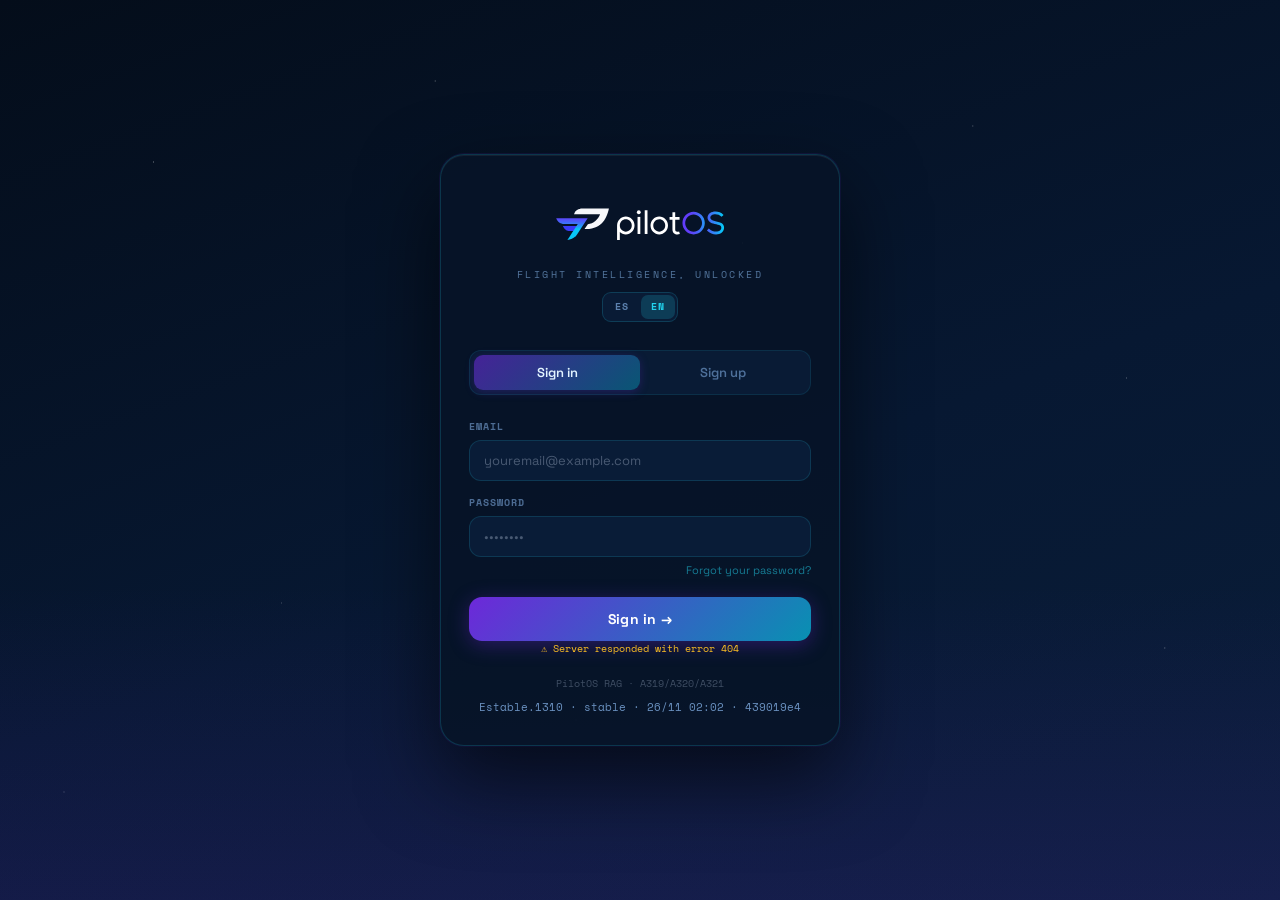
==== index.html @ 7e7fdc75 "prod: la barra de abajo se aparta al deslizar en todas las pantallas (Estable.1310) Co-Authored-By: " ====
﻿<!DOCTYPE html>
<html lang="es">
<head>
<meta charset="UTF-8">
  <link rel="icon" type="image/jpeg" href="[data-uri]">
  <link rel="apple-touch-icon" sizes="180x180" href="/apple-touch-icon.png">
  <meta name="apple-mobile-web-app-capable" content="yes">
  <meta name="apple-mobile-web-app-status-bar-style" content="black-translucent">
  <meta name="apple-mobile-web-app-title" content="PilotOS">
  <meta http-equiv="X-Content-Type-Options" content="nosniff">
<meta name="viewport" content="width=device-width,initial-scale=1,viewport-fit=cover">
<!-- ══ ARRANQUE: el logo animado tapa la carga (index.html pesa ~5 MB y se veía a
     medio pintar). Va AQUÍ, antes de cualquier hoja externa y de los <script> de
     cabecera, y se cuelga del <html> en cuanto el parser llega: así es lo primero que
     se pinta. pointer-events:none a propósito: es una cortina, no una pared —
     un toque temprano llega a la app. Se va cuando el documento está entero
     (DOMContentLoaded), nunca antes de que acabe la animación (~1,5 s), y sólo sale
     una vez por sesión: recargar (pull-to-refresh) no la repite.
     Mientras está, html.pl-spl pinta html y body del MISMO color que el pie del
     splash: en la PWA de iOS lo fijo no llega al borde de abajo y ese hueco lo
     pinta el body (era la línea negra). Al irse se quita: el body vuelve a su color
     de siempre, que es el que casa con la barra de abajo (Beta.1070).
     Al irse, primero desaparece el LOGO y luego el fondo: si se fundieran a la vez,
     el logo del splash quedaba encima del de la pantalla de acceso, que está en el
     mismo sitio (dos logos superpuestos).
     ⚠ Los ids del SVG llevan prefijo propio (plspl_): el logo del Home usa
     pilotlogo_g* y un id repetido le cambia los colores al que va detrás. -->
<style>
#pl-splash{position:fixed;inset:0;z-index:2147483646;pointer-events:none;display:flex;align-items:center;justify-content:center;overflow:hidden;background:radial-gradient(150% 115% at 50% 40%,#1b2d62 0%,#111a38 50%,#0B1124 82%,#070B18 100%)}
#pl-splash:before{content:"";position:absolute;width:var(--pld,180vmax);height:var(--pld,180vmax);border-radius:50%;left:50%;top:50%;margin:calc(var(--pld,180vmax)/-2) 0 0 calc(var(--pld,180vmax)/-2);-webkit-mask-image:radial-gradient(circle closest-side,#000 68%,transparent 100%);mask-image:radial-gradient(circle closest-side,#000 68%,transparent 100%);background:conic-gradient(from 200deg,rgba(97,61,249,.05) 0%,rgba(8,198,248,.05) 30%,rgba(8,198,248,.1) 48%,rgba(8,198,248,.16) 64%,rgba(97,61,249,.16) 80%,rgba(97,61,249,.08) 92%,rgba(97,61,249,.05) 100%);opacity:0;will-change:transform,opacity;animation:plsSpin 6s linear infinite,plsFin .8s .2s both}
html.pl-spl,html.pl-spl body{background:#070B18!important}
#pl-splash .fd{position:absolute;left:0;right:0;bottom:0;height:22%;background:linear-gradient(to bottom,rgba(7,11,24,0),#070B18)}
#pl-splash .hl{position:absolute;width:62vmin;height:62vmin;border-radius:50%;left:50%;top:50%;margin:-31vmin 0 0 -31vmin;background:radial-gradient(circle,rgba(8,198,248,.28),rgba(97,61,249,.12) 45%,transparent 70%);will-change:transform,opacity;animation:plsHalo 1.1s .25s cubic-bezier(.2,.8,.2,1) both}
#pl-splash .st{position:relative;display:flex;flex-direction:column;align-items:center;gap:clamp(10px,3vw,18px);margin-top:-4vh;will-change:transform,opacity}
#pl-splash .lg{position:relative;width:min(78vw,420px);height:calc(min(78vw,420px)*.313);overflow:hidden;will-change:transform;animation:plsO 1.35s .1s cubic-bezier(.55,0,.15,1) both}
#pl-splash .ly{position:absolute;left:0;top:0;width:100%;height:100%;will-change:transform,opacity;animation:plsI 1.35s .1s cubic-bezier(.55,0,.15,1) both,plsF .7s .1s ease-out both}
#pl-splash .ly svg,#pl-splash .wi svg{display:block;width:100%;height:100%}
#pl-splash .wi{width:100%;height:100%}
#pl-splash .gl{position:absolute;top:0;bottom:0;right:0;width:18%;transform:translate3d(50%,0,0);background:radial-gradient(ellipse 50% 50% at 50% 50%,rgba(170,232,255,.6),rgba(56,189,248,.22) 45%,rgba(8,198,248,0) 72%);will-change:opacity;animation:plsG 1.5s .1s ease-out both}
#pl-splash .tg{white-space:nowrap;color:#cfe8ff;font:600 clamp(10px,2.9vw,13px)/1 -apple-system,BlinkMacSystemFont,system-ui,sans-serif;letter-spacing:.34em}
#pl-splash .tg i{font-style:normal;display:inline-block;will-change:transform,opacity,filter;animation:plsCh .55s cubic-bezier(.22,1,.36,1) both}
#pl-splash .tg i.u{color:#38bdf8;text-shadow:0 0 12px rgba(56,189,248,.8)}
#pl-splash.out{animation:plsOut .35s .2s cubic-bezier(.4,0,.2,1) forwards}
#pl-splash.out .st{animation:plsSale .2s ease-in forwards}
#pl-splash:not(.go) *,#pl-splash:not(.go):before{animation-play-state:paused!important}
@keyframes plsO{from{transform:translate3d(-100%,0,0)}to{transform:none}}
@keyframes plsI{from{transform:translate3d(100%,0,0)}to{transform:none}}
@keyframes plsG{0%{opacity:0}12%{opacity:1}70%{opacity:1}100%{opacity:0}}
@keyframes plsF{from{opacity:0}to{opacity:1}}
@keyframes plsHalo{from{opacity:0;transform:scale(.6)}to{opacity:1;transform:none}}
@keyframes plsSpin{from{transform:rotate(0)}to{transform:rotate(360deg)}}
@keyframes plsFin{from{opacity:0}to{opacity:1}}
@keyframes plsCh{from{opacity:0;transform:translate3d(0,7px,0) scale(.92);filter:blur(6px)}60%{opacity:1}to{opacity:1;transform:none;filter:blur(0)}}
@keyframes plsOut{to{opacity:0;visibility:hidden}}
@keyframes plsSale{to{opacity:0;transform:scale(.97)}}
@media (prefers-reduced-motion:reduce){#pl-splash *,#pl-splash:before{animation:none!important}#pl-splash:before{display:none}}</style>
<script>
(function(){
  // Una vez por sesión al abrir la app… y otra al ENTRAR por la reja de acceso
  // (pagDoAuth llama a plSplashMuestra): quien hace login también lo ve.
  var primera=true;
  try{ if(sessionStorage.getItem('pl_splash')) primera=false; else sessionStorage.setItem('pl_splash','1'); }catch(e){}
  function muestra(){ if(document.getElementById('pl-splash')) return;
  var MIN=2100, goT=0, dcl=false;
  var d=document.createElement('div'); d.id='pl-splash'; d.setAttribute('translate','no'); d.setAttribute('aria-hidden','true');
  d.innerHTML='<div class="hl"></div><div class="fd"></div><div class="st"><div class="lg"><div class="ly b"><svg viewBox="0 0 830.97 260.12" aria-hidden="true"><path fill="#3a3bf8" d="M122.52,144.25H55.29c8.17,18.64,20.31,23.45,30.16,23.45h33.3l3.77-23.45Z"/></svg></div><div class="ly t"><svg viewBox="0 0 830.97 260.12" aria-hidden="true"><path fill="#f6f7fa" d="M229.11,89.59h-121.67c3.35-16.33,23.04-26.39,37.9-26.39h125.02c-8.38,41.67-32.04,99.47-113.71,95.07l15.5-22.83c26.81-1.47,47.54-21.99,56.96-45.86Z"/></svg></div><div class="ly w"><svg viewBox="0 0 830.97 260.12" aria-hidden="true"><defs><linearGradient id="plspl_g0" x1="97.59" y1="116.16" x2="97.59" y2="197.36" gradientTransform="translate(0 274.5) scale(1 -1)" gradientUnits="userSpaceOnUse"> <stop offset="0" stop-color="#08c6f8"/> <stop offset=".08" stop-color="#17aef8"/> <stop offset=".24" stop-color="#3286f8"/> <stop offset=".4" stop-color="#4666f9"/> <stop offset=".55" stop-color="#554ff9"/> <stop offset=".7" stop-color="#5e42f9"/> <stop offset=".82" stop-color="#613df9"/> </linearGradient></defs><path fill="url(#plspl_g0)" d="M24.09,108.44h147.01l-47.96,72.46c-11.73,19.68-29.74,26.39-46.7,27.64,18.85-28.48,48.58-74.13,48.58-74.13H55.29c-6.49,0-23.45-5.45-31.2-25.97Z"/></svg></div><div class="ly wo"><div class="wi"><svg viewBox="0 0 830.97 260.12" aria-hidden="true"><defs><linearGradient id="plspl_gw" x1="97.59" y1="116.16" x2="97.59" y2="197.36" gradientTransform="translate(0 274.5) scale(1 -1)" gradientUnits="userSpaceOnUse"> <stop offset="0" stop-color="#08c6f8"/> <stop offset=".08" stop-color="#17aef8"/> <stop offset=".24" stop-color="#3286f8"/> <stop offset=".4" stop-color="#4666f9"/> <stop offset=".55" stop-color="#554ff9"/> <stop offset=".7" stop-color="#5e42f9"/> <stop offset=".82" stop-color="#613df9"/> </linearGradient><linearGradient id="plspl_g1" x1="735.99" y1="144.06" x2="617.31" y2="144.06" xlink:href="#plspl_gw"/><linearGradient id="plspl_g2" x1="800.34" y1="144.61" x2="635.33" y2="144.61" xlink:href="#plspl_gw"/></defs><path fill="#fff" d="M349.18,100.09c-11.27,0-21.52,4.69-28.86,12.19-7.35,7.5-11.89,17.88-11.89,29.27h0v67.94h12.87v-37.71c7.26,6.94,17.1,11.24,27.89,11.23h.02c11.27,0,21.51-4.69,28.85-12.19,7.35-7.5,11.89-17.88,11.89-29.27,0-11.39-4.54-21.77-11.89-29.27-7.34-7.5-17.59-12.19-28.86-12.19ZM368.85,161.81c-5.08,5.17-11.99,8.33-19.67,8.33-7.68,0-14.59-3.15-19.67-8.33-5.06-5.17-8.2-12.29-8.21-20.22v-.04h0c0-7.96,3.15-15.08,8.21-20.26,5.08-5.17,11.99-8.33,19.67-8.33,7.68,0,14.59,3.15,19.67,8.33,5.07,5.18,8.21,12.31,8.21,20.26,0,7.95-3.15,15.08-8.21,20.26Z"/><path fill="#fff" d="M505.33,100.09c-11.27,0-21.53,4.68-28.86,12.19-7.35,7.49-11.9,17.88-11.89,29.27,0,11.39,4.54,21.77,11.89,29.27,7.34,7.51,17.59,12.2,28.86,12.19h.02c11.27,0,21.51-4.69,28.85-12.19,7.35-7.49,11.89-17.88,11.89-29.27,0-11.39-4.54-21.77-11.89-29.27-7.34-7.51-17.59-12.19-28.86-12.19ZM525,161.81c-5.08,5.17-11.99,8.32-19.67,8.33-7.68,0-14.59-3.15-19.67-8.33-5.07-5.18-8.21-12.31-8.21-20.26,0-7.95,3.15-15.08,8.21-20.26,5.08-5.17,11.99-8.32,19.67-8.33,7.68,0,14.59,3.15,19.67,8.33,5.07,5.18,8.21,12.31,8.21,20.26,0,7.95-3.15,15.08-8.21,20.26Z"/><rect fill="#fff" x="437.55" y="70.79" width="12.87" height="110.28"/><rect fill="#fff" x="404.07" y="101.74" width="12.87" height="79.33"/><circle fill="#fff" cx="409.8" cy="80.22" r="8.86"/><path fill="#fff" d="M589.89,170.29c-3.57-.02-5.83-.91-7.25-2.29-1.41-1.39-2.79-3.91-2.82-9.43v-43.36h20.29v-12.87h-20.29v-21.98h-12.87v21.98h-13.54v12.87h13.54v43.36c-.04,7.71,2.19,14.27,6.72,18.65,4.49,4.36,10.44,5.94,16.12,5.94h.09c3.91,0,7.85-.69,11.74-1.82l-3.6-12.36c-2.96.86-5.77,1.31-8.14,1.3Z"/><path fill="url(#plspl_g1)" d="M665.8,77.58c-14.41,0-27.51,5.95-36.91,15.52-9.42,9.55-15.24,22.79-15.24,37.34,0,14.55,5.82,27.78,15.24,37.34,9.4,9.56,22.5,15.52,36.91,15.52h0c14.4,0,27.5-5.95,36.9-15.52,9.42-9.56,15.24-22.79,15.24-37.34,0-14.54-5.82-27.78-15.24-37.34-9.41-9.56-22.5-15.52-36.91-15.52ZM693.54,158.74c-7.14,7.24-16.9,11.67-27.74,11.67-10.84,0-20.6-4.44-27.74-11.67-7.13-7.25-11.54-17.22-11.54-28.31,0-11.09,4.41-21.06,11.54-28.31,7.14-7.24,16.9-11.67,27.74-11.67,10.84,0,20.6,4.44,27.74,11.67,7.13,7.25,11.54,17.22,11.54,28.31,0,11.09-4.41,21.06-11.54,28.31Z"/><path fill="url(#plspl_g2)" d="M804.64,139.25c-1.92-3.25-4.56-5.79-7.44-7.71-5.07-3.37-10.84-5.12-16.65-6.57-8.71-2.11-17.75-3.52-24.5-6.24-3.38-1.34-6.12-2.95-8.13-4.89-1.93-1.88-3.31-4.01-4.19-7.13-.05-.46-.07-.9-.07-1.33.05-4.43,2.07-7.86,6.3-10.9,4.21-2.95,10.61-4.9,17.65-4.88,9.78,0,20.53,3.61,28.81,11.9l9.1-9.1c-10.95-10.94-25.04-15.67-37.91-15.67-9.3.02-18.09,2.42-24.99,7.18-6.87,4.68-11.88,12.36-11.83,21.46,0,1.11.07,2.23.22,3.36l.05.39.1.37c1.22,4.83,3.52,8.97,6.5,12.22,5.25,5.72,12.1,8.69,18.89,10.77,10.21,3.05,20.96,4.35,28.25,7.14,3.65,1.36,6.24,2.99,7.78,4.79,1.51,1.83,2.47,3.89,2.52,7.94-.06,5.39-2.27,9.29-6.5,12.54-4.22,3.18-10.64,5.25-17.98,5.23-10.82,0-23.4-4.38-33.74-14.73l-9.1,9.1c12.79,12.79,28.61,18.5,42.84,18.5,9.66-.01,18.7-2.6,25.69-7.8,6.98-5.13,11.72-13.33,11.66-22.85,0-4.94-1.13-9.43-3.34-13.13Z"/></svg></div></div><div class="gl"></div></div><div class="tg"><i style="animation-delay:1.050s">F</i><i style="animation-delay:1.066s">L</i><i style="animation-delay:1.082s">I</i><i style="animation-delay:1.098s">G</i><i style="animation-delay:1.114s">H</i><i style="animation-delay:1.130s">T</i><i style="animation-delay:1.146s">&nbsp;</i><i style="animation-delay:1.162s">I</i><i style="animation-delay:1.178s">N</i><i style="animation-delay:1.194s">T</i><i style="animation-delay:1.210s">E</i><i style="animation-delay:1.226s">L</i><i style="animation-delay:1.242s">L</i><i style="animation-delay:1.258s">I</i><i style="animation-delay:1.274s">G</i><i style="animation-delay:1.290s">E</i><i style="animation-delay:1.306s">N</i><i style="animation-delay:1.322s">C</i><i style="animation-delay:1.338s">E</i><i style="animation-delay:1.354s">&nbsp;</i><i class="u" style="animation-delay:1.370s">U</i><i class="u" style="animation-delay:1.386s">N</i><i class="u" style="animation-delay:1.402s">L</i><i class="u" style="animation-delay:1.418s">O</i><i class="u" style="animation-delay:1.434s">C</i><i class="u" style="animation-delay:1.450s">K</i><i class="u" style="animation-delay:1.466s">E</i><i class="u" style="animation-delay:1.482s">D</i></div></div>';
  // El haz se mide en PX desde la pantalla de verdad: en la PWA de iOS los vmax del
  // arranque se quedaban cortos y se veía su borde girando arriba y abajo. Lado =
  // 1,6 diagonales, y la máscara lo funde antes del borde: no hay borde que ver.
  try{ var W=Math.max(innerWidth||0,(screen&&screen.width)||0), H=Math.max(innerHeight||0,(screen&&screen.height)||0);
       if(W&&H) d.style.setProperty('--pld', Math.ceil(Math.hypot(W,H)*1.6)+'px'); }catch(e){}
  document.documentElement.appendChild(d);
  document.documentElement.classList.add('pl-spl');
  // Sonido de llegada, sintetizado y muy suave. SÓLO si el navegador deja sonar sin
  // gesto (escritorio, Android instalado). iOS no deja: entonces no suena nada, y el
  // AudioContext se cierra al momento — uno abierto entrecorta el Bluetooth del coche.
  function sonido(){ try{
    var AC=window.AudioContext||window.webkitAudioContext; if(!AC) return;
    if(window.matchMedia&&matchMedia('(prefers-reduced-motion:reduce)').matches) return;
    var c=new AC(), hecho=false;
    function cierra(){ try{ c.close(); }catch(e){} }
    function suena(){ if(hecho) return; hecho=true; if(c.state!=='running') return cierra();
      var t=c.currentTime+0.05, m=c.createGain(); m.gain.value=6.5; m.connect(c.destination);
      // «Cine» (elegido por el piloto entre nueve). SIN graves: el rumor de 48–110 Hz con
      // trémolo sonaba a «rrrr» sucio y la cola grave a «buuuu». Todo va por encima de 500 Hz.
      // 1 · un soplo de aire agudo que sube
      var n=c.createBuffer(1,Math.floor(c.sampleRate*1.4),c.sampleRate), dd=n.getChannelData(0);
      for(var i=0;i<dd.length;i++) dd[i]=Math.random()*2-1;
      var ns=c.createBufferSource(); ns.buffer=n;
      var hp=c.createBiquadFilter(); hp.type='highpass'; hp.frequency.value=900;
      var bp=c.createBiquadFilter(); bp.type='bandpass'; bp.Q.value=1.4;
      bp.frequency.setValueAtTime(1500,t); bp.frequency.exponentialRampToValueAtTime(6500,t+0.75);
      var ga=c.createGain(); ga.gain.setValueAtTime(0.0001,t); ga.gain.exponentialRampToValueAtTime(0.03,t+0.65); ga.gain.exponentialRampToValueAtTime(0.0001,t+1.05);
      ns.connect(hp); hp.connect(bp); bp.connect(ga); ga.connect(m); ns.start(t); ns.stop(t+1.4);
      // 2 · la sala: reverberación sintética, también sin graves
      var rn=Math.floor(c.sampleRate*2.6), rb=c.createBuffer(2,rn,c.sampleRate);
      for(var ch=0;ch<2;ch++){ var rd=rb.getChannelData(ch); for(var j=0;j<rn;j++) rd[j]=(Math.random()*2-1)*Math.pow(1-j/rn,3); }
      var cv=c.createConvolver(); cv.buffer=rb; var rw=c.createGain(); rw.gain.value=0.9; cv.connect(rw); rw.connect(m);
      var rh=c.createBiquadFilter(); rh.type='highpass'; rh.frequency.value=500; rh.connect(cv);
      function nota(f,t0,at,pk,dec,det){ var o=c.createOscillator(); o.frequency.value=f; if(det) o.detune.value=det;
        var g=c.createGain(); g.gain.setValueAtTime(0.0001,t0); g.gain.exponentialRampToValueAtTime(pk,t0+at); g.gain.exponentialRampToValueAtTime(0.0001,t0+at+dec);
        o.connect(g); g.connect(m); g.connect(rh); o.start(t0); o.stop(t0+at+dec+0.05); }
      // 3 · un acorde agudo que se abre mientras entra el logo…
      nota(587.3,t+0.6,0.6,0.008,1.4,-4); nota(880,t+0.6,0.6,0.008,1.4,4); nota(1174.7,t+0.6,0.6,0.008,1.4,-3);
      // 4 · …y una campana cuando el logo queda entero
      nota(1760,t+1.4,0.004,0.02,1.4);
      setTimeout(cierra, 4200);
    }
    if(c.state==='running') suena();
    else { var r=c.resume&&c.resume(); if(r&&r.then) r.then(suena,function(){hecho=true;cierra();}); setTimeout(function(){ if(!hecho){ hecho=true; cierra(); } },350); }
  }catch(e){} }
  var ido=false;
  function quita(){ if(ido) return; ido=true;
    d.classList.add('go','out');
    setTimeout(function(){ if(d.parentNode) d.parentNode.removeChild(d); document.documentElement.classList.remove('pl-spl'); }, 600);
  }
  // ★ En un móvil lento (iPhone) el hilo principal está parseando 5 MB: la primera
  // imagen llega tarde y, si la animación corre desde que se crea, se ve sólo su
  // final. Todo nace PAUSADO (#pl-splash:not(.go)) y se suelta cuando el navegador
  // YA pinta seguido: dos frames con menos de 50 ms entre ellos, más una pausa con
  // el fondo solo. Con tope, para no esperar para siempre. El sonido y el mínimo
  // de pantalla cuentan desde ahí, no desde que se creó.
  function arranca(){ if(goT) return; goT=Date.now(); d.classList.add('go'); sonido(); intenta(); }
  (function(){ var c0=Date.now(), prev=0, buenos=0, raf=window.requestAnimationFrame;
    if(!raf) return arranca();
    function f(ts){ if(goT) return; if(prev && ts-prev<50) buenos++; else buenos=0; prev=ts;
      if(buenos>=2) return setTimeout(arranca, 260); raf(f); }
    raf(f); setTimeout(arranca, 1400); })();
  function intenta(){ if(dcl&&goT) setTimeout(quita, Math.max(0, MIN-(Date.now()-goT))); }
  function listo(){ dcl=true; intenta(); }
  if(document.readyState!=='loading') listo(); else document.addEventListener('DOMContentLoaded', listo);
  setTimeout(quita, 9000);  // red de seguridad: nunca se queda puesta
  window.plSplashQuita=quita;
  }
  window.plSplashMuestra=muestra;
  if(primera) muestra();
})();
</script>
<link rel="stylesheet" href="css/expense.css">
<title>PilotOS</title>
<script>
/* Reset del zoom SOLO al abrir/reabrir la PWA (iOS restaura una escala con zoom
   al lanzar desde el icono de inicio). Se mantiene el pinch-zoom: clampamos a 1
   un instante y devolvemos el viewport ampliable, sin desactivar el zoom. */
(function(){
  var VP_OPEN='width=device-width,initial-scale=1,viewport-fit=cover';
  var VP_LOCK='width=device-width,initial-scale=1,maximum-scale=1,user-scalable=no,viewport-fit=cover';
  var pend=null;
  function resetZoom(){
    var vp=document.querySelector('meta[name=viewport]'); if(!vp) return;
    // Si ya hay un clamp en marcha, se reaprovecha: dos resets solapados
    // devolvían el viewport ampliable en mitad del segundo clamp.
    if(pend) clearTimeout(pend);
    vp.setAttribute('content',VP_LOCK);
    pend=setTimeout(function(){ vp.setAttribute('content',VP_OPEN); pend=null; }, 350);
  }
  // pageshow cubre el arranque en frío Y la reapertura desde bfcache (el típico
  // "abrir la app" en iOS standalone). No usamos visibilitychange para no
  // deshacer un zoom que el piloto haya hecho a propósito al volver a la app.
  window.addEventListener('pageshow', resetZoom);
  // ★ AL GIRAR. iOS NO reajusta la escala al cambiar de orientación: se queda con
  // la de la orientación anterior, así que la app aparece ampliada y recortada por
  // los lados en vez de encajar en la pantalla. Es el MISMO clamp de arriba, que
  // ya se sabe que funciona en la PWA. Se difiere porque cuando salta el evento el
  // navegador todavía está recolocando y el clamp se pierde.
  // Sigue habiendo pinch-zoom: sólo se deshace al girar, no mientras se usa.
  function onOrient(){ setTimeout(resetZoom, 120); }
  window.addEventListener('orientationchange', onOrient);
  // orientationchange no es fiable en todas las WebView; el media query sí.
  try{
    var MQO=window.matchMedia('(orientation: portrait)');
    if(MQO.addEventListener) MQO.addEventListener('change', onOrient); else MQO.addListener(onOrient);
  }catch(e){}
})();
</script>
<style>
/* Mientras el piloto hace pinch-zoom se apaga el cristal. iOS re-rasteriza CADA
   backdrop-filter (~196 en esta página, 21 a pantalla completa) a la nueva escala;
   el pico de memoria tumba la WebView y la PWA recarga → rebota al Home.
   Los fondos semitransparentes se conservan, así que todo se sigue leyendo.
   La clase la pone/quita el listener de visualViewport según vv.scale. */
html.zooming *, html.zooming *::before, html.zooming *::after{
  backdrop-filter:none !important;
  -webkit-backdrop-filter:none !important;
}
</style>

  <meta name="version" content="Estable.1310">
  <!-- Versión embebida en el build (la inyecta scripts/stamp-version.js) = lo que ESTE HTML ejecuta -->
  <script>window.__PILOTOS_VERSION__={"version":"Estable.1310","builtAt":"2026-11-26T02:02:45Z","commit":"439019e4","channel":"stable"};</script>
  <!-- Idioma de la interfaz. Va en el <head> y ANTES que nada que pinte texto: el
       traductor observa el DOM desde que el parser empieza el <body>. En español no hace nada. -->
  <script src="js/i18n.js"></script>
  <script src="js/i18n-en.js"></script>
  <script src="js/i18n-en-logbook.js"></script>
  <script src="js/i18n-en-roster.js"></script>
  <script src="js/i18n-en-skyview.js"></script>
  <script src="js/i18n-en-app.js"></script>
  <script src="js/i18n-en-paycheck.js"></script>
  <script src="js/i18n-en-rest.js"></script>
  <script src="js/i18n-en-forzoso.js"></script>
  <!-- ── BETA REPORTS ── captura temprana de errores JS (lo antes posible en el arranque)
       para que el formulario de reporte ya tenga contexto cuando el tester lo abra.
       Usa addEventListener (no pisa ningún window.onerror existente). -->
  <script>
  (function(){
    // ── BETA REPORTS ── cuando el frontend NO se sirve desde la web pública (pilotos.aero),
    // lo sirve el propio backend (beta.pilotos.aero, *.up.railway.app…): mismo origen para front+API.
    // Se fija cafi_backend_url una sola vez → todas las llamadas (api, tts, stt, version…) van a ese backend.
    try {
      var _h = location.hostname;
      if (location.protocol.indexOf('http') === 0
          && _h !== 'pilotos.aero' && _h !== 'www.pilotos.aero'
          && _h !== 'localhost' && _h !== '127.0.0.1'
          && !localStorage.getItem('cafi_backend_url')) {
        localStorage.setItem('cafi_backend_url', location.origin);
      }
    } catch(e){}
    window.__brJsErrors = window.__brJsErrors || [];
    function _brPush(s){ try{ window.__brJsErrors.push(String(s).slice(0,300)); while(window.__brJsErrors.length>20) window.__brJsErrors.shift(); }catch(e){} }
    window.addEventListener('error', function(e){
      if(!e) return;
      if(e.message){ _brPush(e.message + (e.filename ? ' @'+String(e.filename).split('/').pop()+':'+(e.lineno||'?') : '')); }
    }, true);
    window.addEventListener('unhandledrejection', function(e){
      var r = e && e.reason; _brPush('Promise: ' + ((r && (r.message||r)) || 'rejection'));
    });
  })();
  </script>
<link rel="preconnect" href="https://fonts.googleapis.com" crossorigin>
<link rel="preconnect" href="https://fonts.gstatic.com" crossorigin>
<link href="https://fonts.googleapis.com/css2?family=Space+Grotesk:wght@300;400;500;600;700&family=Space+Mono:wght@400;700&family=Share+Tech+Mono&family=Saira+Condensed:wght@600;700&display=swap" rel="stylesheet">
<!-- SheetJS (lector de .xls/.xlsx del importador de logbook) NO se carga al arrancar:
     son 880 KB que se descargaban y compilaban en cada arranque para algo que se usa
     al importar un Excel. ldParseImportFile lo pide en ese momento desde nuestro
     origen, y el service worker lo tiene precacheado, así que va sin cobertura
     (18-oct-2026). -->
<style>
:root{
  /* ── Escala del texto crudo de METAR / TAF / NOTAM ──────────────────────────────────────
     Los tres bloques monoespaciados (RAW METAR, RAW TAF y el cuerpo del NOTAM) multiplican su
     tamaño base por esta variable. Vale 1 en todas partes salvo en TABLET, donde sube.
     Se llama "tablet", NO "iPad", a propósito: la detección es por características del
     dispositivo, no por marca ni por user agent — el iPad se identifica como Macintosh y
     olfatear el UA daría falsos negativos. El criterio está en el @media de abajo. */
  --tablet-wx-scale:1;
  /* Light sky theme */
  --ink:#FFFFFF;     /* card background: white */
  --ink2:#F0F6FF;    /* secondary surface: pale blue */
  --ink3:#E2EDF9;    /* tertiary surface: slightly darker pale blue */
  --v:#5B21B6;       /* violet (darker for light bg) */
  --vl:#7C3AED;      /* violet accent */
  --vd:#4C1D95;
  --c:#0891B2;       /* cyan (darker for light bg) */
  --cl:#0E7490;
  --cd:#164E63;
  --am:#B45309;      /* amber (darker for light bg) */
  --am2:#92400E;
  --g:linear-gradient(135deg,#6D28D9,#0891B2);
  --g2:linear-gradient(135deg,#5B21B6,#0369A1);
  --g3:linear-gradient(135deg,#6D28D9,#0891B2);
  --w:#FFFFFF; --w2:#F0F6FF; --w3:#DBEAFE;
  --t1:#0F172A;   /* primary text: very dark navy */
  --t2:#1E3A5F;   /* secondary text: dark blue */
  --t3:#475569;   /* tertiary text: slate */
  --b1:rgba(30,58,164,.1);   /* borders: blue-tinted */
  --b2:rgba(91,33,182,.25);
  --b3:rgba(8,145,178,.2);
  --r16:16px; --r20:20px; --r28:28px; --r36:36px;
}
*,*::before,*::after{box-sizing:border-box;margin:0;padding:0}
html{height:100%;overflow:hidden;background:#080C1A}
body{height:100%;overflow:hidden}



body{font-family:'Space Grotesk',-apple-system,BlinkMacSystemFont,'Segoe UI',system-ui,sans-serif;background:#0A0E1C;color:#0F172A;-webkit-font-smoothing:antialiased;overscroll-behavior:none}

/* El COLOR del body sólo se ve donde no llega nada fijo: el cielo lo pintan body::before
   y las .screen, todos fijos. En la PWA de iOS (y Safari) lo fijo se queda corto y por
   debajo de la barra de abajo asoma justo esto — era #C8E6F5, «una línea blanca». Va el
   color de la barra en cada tema, para que ese hueco se lea como barra. */
html.day body{background-color:#4A7A9B}
/* Y donde se detecta ese hueco (html.pwa-hueco, lo pone pwaHueco() midiendo), la barra y
   las pantallas dejan de ser fijas y se colocan contra el BODY, que sí llega al borde
   físico: la barra baja a su sitio y la pantalla gana ese alto. Fuera de iOS el body mide
   lo mismo que el viewport y la clase no se pone. */
html.pwa-hueco body{position:relative}
html.pwa-hueco .bottom-tabs,html.pwa-hueco .screen{position:absolute}
/* PRUEBA (Beta.1073), sólo si el piloto la enciende desde el diagnóstico de la versión:
   en la PWA el documento mide la PANTALLA entera (--pwa-alto = screen.height). Con eso el
   body pasa del borde de lo fijo, pwaHueco() lo mide y la barra baja con pwa-hueco. Va
   apagada por defecto: si iOS no pinta por debajo del viewport, la barra se iría fuera de
   la pantalla, y eso sólo se sabe en el aparato. */
html.pwa-alto,html.pwa-alto body{height:var(--pwa-alto)!important}
/* ── SKY BACKGROUND ── */
body::before{content:'';position:fixed;inset:0;pointer-events:none;z-index:0;
  background:linear-gradient(180deg,
    #87CEEB 0%,
    #B0D9EE 35%,
    #C8E6F5 60%,
    #D6EEF8 100%
  );
}
/* ── CLOUDS ── */
body::after{content:'';position:fixed;inset:0;pointer-events:none;z-index:0;
  background:
    radial-gradient(ellipse 120px 50px at 15% 18%, rgba(255,255,255,.85) 0%, transparent 70%),
    radial-gradient(ellipse 80px 36px at 22% 16%, rgba(255,255,255,.9) 0%, transparent 60%),
    radial-gradient(ellipse 90px 35px at 10% 20%, rgba(255,255,255,.7) 0%, transparent 60%),
    radial-gradient(ellipse 140px 55px at 72% 10%, rgba(255,255,255,.8) 0%, transparent 70%),
    radial-gradient(ellipse 100px 40px at 80% 8%, rgba(255,255,255,.85) 0%, transparent 60%),
    radial-gradient(ellipse 85px 38px at 65% 12%, rgba(255,255,255,.75) 0%, transparent 65%),
    radial-gradient(ellipse 110px 44px at 45% 22%, rgba(255,255,255,.7) 0%, transparent 65%),
    radial-gradient(ellipse 70px 30px at 50% 20%, rgba(255,255,255,.8) 0%, transparent 55%),
    radial-gradient(ellipse 95px 42px at 35% 7%, rgba(255,255,255,.72) 0%, transparent 65%);
}

/* ── SCREENS ── */



/* ── SCROLLABLE CONTENT ── */
.scroll-body{flex:1;overflow-y:auto;overflow-x:hidden;-webkit-overflow-scrolling:touch;overscroll-behavior-y:contain;padding-bottom:env(safe-area-inset-bottom,0px)}
.scroll-body::-webkit-scrollbar{display:none}

/* ── TOP STATUS BAR ── */
.status-bar{display:flex;align-items:center;justify-content:space-between;padding:12px 20px 0;flex-shrink:0}
.sb-left{display:flex;align-items:center;gap:8px}
.avatar{width:36px;height:36px;border-radius:50%;background:var(--g);display:flex;align-items:center;justify-content:center;font-size:14px;font-weight:700;color:#fff;flex-shrink:0;position:relative}
.avatar::after{content:'';width:10px;height:10px;border-radius:50%;background:#4ADE80;border:2px solid #FFFFFF;position:absolute;bottom:0;right:0}
.sb-name{font-size:13px;font-weight:500;color:#1E3A5F}
.sb-right{display:flex;align-items:center;gap:10px}
.notif-btn{width:36px;height:36px;border-radius:50%;background:rgba(30,58,164,.06);border:1px solid rgba(30,58,164,.1);display:flex;align-items:center;justify-content:center;cursor:pointer}

/* ── HERO ── */
.hero{padding:18px 20px 0}
.hero-eye{font-size:13px;color:#1E3A5F;font-weight:400;margin-bottom:4px}
.hero-title{font-family:'Space Grotesk',-apple-system,BlinkMacSystemFont,'Segoe UI',system-ui,sans-serif;font-size:clamp(32px,8vw,42px);font-weight:800;line-height:1.05;letter-spacing:-1px;margin-bottom:16px}
.hero-title span{background:var(--g3);-webkit-background-clip:text;-webkit-text-fill-color:transparent}

/* ── PILL TABS ── */
.tabs-wrap{padding:0 20px;margin-bottom:22px;flex-shrink:0}
.tabs{display:flex;background:#F0F6FF;border-radius:14px;padding:4px;border:1px solid rgba(30,58,164,.1)}
.tab{flex:1;padding:9px 8px;text-align:center;font-family:'Space Grotesk',-apple-system,BlinkMacSystemFont,'Segoe UI',system-ui,sans-serif;font-size:13px;font-weight:500;color:#334155;cursor:pointer;border-radius:10px;transition:all .18s;border:none;background:transparent;white-space:nowrap}
.tab.on{background:linear-gradient(135deg,#0891B2,#0E7490);color:#FFFFFF;font-weight:700;box-shadow:0 2px 10px rgba(8,145,178,.35)}

/* ── STAT PILLS ROW ── */
.stats-scroll{overflow-x:auto;padding:0 20px;margin-bottom:22px;flex-shrink:0}
.stats-scroll::-webkit-scrollbar{display:none}
.stats-row{display:flex;gap:10px;width:max-content}
.stat-pill{background:rgba(255,255,255,.88);border:1px solid rgba(30,58,164,.12);border-radius:16px;padding:12px 16px;min-width:100px;box-shadow:0 1px 4px rgba(30,58,164,.08)}
.sp-label{font-size:11px;font-weight:600;color:#334155;text-transform:uppercase;letter-spacing:.5px;margin-bottom:3px}
.sp-val{font-size:20px;font-weight:700;font-family:'Space Mono','SF Mono','Fira Code','Courier New',monospace;color:#0F172A}
.sp-val.v{color:#5B21B6}.sp-val.c{color:#0369A1}.sp-val.g{color:#4ADE80}.sp-val.a{color:#92400E}.sp-val.r{color:#F87171}

/* ── MODULE GRID ── */
.grid-wrap{padding:0 20px}
.grid-label{font-size:11px;font-weight:600;color:#475569;text-transform:uppercase;letter-spacing:.8px;margin-bottom:12px}
.grid{display:grid;grid-template-columns:1fr 1fr;gap:12px;padding-bottom:100px}

/* ── MODULE CARD ── */
.mcard{border-radius:var(--r20);padding:16px;cursor:pointer;transition:transform .22s cubic-bezier(.2,.8,.3,1),box-shadow .22s,border-color .22s;position:relative;overflow:hidden;min-height:200px;display:flex;flex-direction:column;justify-content:space-between}
.mcard::before{content:'';position:absolute;inset:0;border-radius:inherit;opacity:0;background:var(--g);transition:opacity .22s}
.mcard:hover::before,.mcard:active::before{opacity:.06}
.mcard:active{transform:scale(.97)}
.mcard.live{background:rgba(255,255,255,.92);border:1px solid rgba(30,58,164,.12);box-shadow:0 2px 10px rgba(30,58,164,.08)}
.mcard.featured{background:linear-gradient(145deg,rgba(109,40,217,.08),rgba(8,145,178,.06));border:1px solid rgba(109,40,217,.25);box-shadow:0 2px 10px rgba(109,40,217,.1)}
.mcard.soon{background:rgba(255,255,255,.6);border:1px solid rgba(30,58,164,.08);opacity:.6;cursor:default}
.mcard.soon:active{transform:none}
/* ══ CARD COLOR THEMES ══ */
/* Blue/Cyan — brand primary */
.mcard.mcard-cyan{
  background:linear-gradient(145deg,#0C2340 0%,#0A3060 40%,#0C3B6E 100%)!important;
  border:1px solid rgba(103,232,249,.22)!important;
  box-shadow:0 4px 20px rgba(8,145,178,.18),0 1px 4px rgba(8,145,178,.1)!important;
}
/* Amber warning */
.mcard.mcard-amber{
  background:linear-gradient(145deg,#2D1600 0%,#3D1F00 40%,#4A2500 100%)!important;
  border:1px solid rgba(252,211,77,.22)!important;
  box-shadow:0 4px 20px rgba(245,158,11,.18),0 1px 4px rgba(245,158,11,.1)!important;
}
/* Teal/Cyan — fatigue */
.mcard.mcard-teal{
  background:linear-gradient(145deg,#002B2B 0%,#003838 40%,#004444 100%)!important;
  border:1px solid rgba(94,234,212,.22)!important;
  box-shadow:0 4px 20px rgba(20,184,166,.18),0 1px 4px rgba(20,184,166,.1)!important;
}
/* Soon overlay on dark cards — reduce opacity slightly */
.mcard.mcard-soon-cyan{
  opacity:.72;cursor:default;
}
.mcard.mcard-soon-cyan:active{transform:none!important;}


.mc-top{display:flex;align-items:flex-start;justify-content:space-between;margin-bottom:12px}
.mc-icon-box{width:44px;height:44px;border-radius:14px;display:flex;align-items:center;justify-content:center;position:relative}
.mc-icon-box::before{display:none!important}
.mc-badge{font-size:9px;font-weight:700;padding:3px 7px;border-radius:10px;letter-spacing:.4px}
.badge-live{background:rgba(8,145,178,.1);color:#0369A1;border:1px solid rgba(8,145,178,.3);font-weight:700}
.badge-new{background:rgba(180,83,9,.08);color:#92400E;border:1px solid rgba(180,83,9,.25);font-weight:700}
.badge-soon{background:rgba(71,85,105,.08);color:#475569;border:1px solid rgba(71,85,105,.2)}
.mc-bottom{}
.mc-cat{font-size:10px;font-weight:600;color:#475569;text-transform:uppercase;letter-spacing:.6px;margin-bottom:4px}
.mc-title{font-family:'Space Grotesk',-apple-system,BlinkMacSystemFont,'Segoe UI',system-ui,sans-serif;font-size:15px;font-weight:700;color:#0F172A;line-height:1.2;margin-bottom:4px}
.mc-desc{font-size:11px;color:#475569;line-height:1.45}


/* ── INNER PAGE ── */
.inner-header{padding:calc(12px + env(safe-area-inset-top,0px)) 20px 0;display:flex;align-items:center;justify-content:space-between;flex-shrink:0;background:transparent}
.back-btn{display:flex;align-items:center;gap:6px;font-size:13px;font-weight:600;color:#5B21B6;cursor:pointer;padding:8px 0}
.ih-title{font-family:'Space Grotesk',-apple-system,BlinkMacSystemFont,'Segoe UI',system-ui,sans-serif;font-size:17px;font-weight:700;flex:1;text-align:center;color:#0F172A}
.ih-right{width:60px;text-align:right}
.page-content{padding:16px 20px;padding-bottom:calc(80px + env(safe-area-inset-bottom,0px))}
#scr-roster .page-content{padding:12px 8px calc(140px + env(safe-area-inset-bottom,0px))!important}



/* ── CAFI BANNER ── */
.cafi-banner{background:linear-gradient(135deg,#1E3A5F 0%,#1a2b52 100%);border:1px solid rgba(109,40,217,.4);border-radius:18px;padding:14px 16px;display:flex;align-items:center;gap:12px;margin-bottom:12px}
.cafi-av{width:44px;height:44px;border-radius:14px;background:var(--g);display:flex;align-items:center;justify-content:center;flex-shrink:0}
.cafi-info .cafi-name{font-family:'Space Grotesk',system-ui,sans-serif;font-size:15px;font-weight:700;color:#FFFFFF;line-height:1.2}
.cafi-info .cafi-sub{font-size:11px;color:rgba(255,255,255,.72);margin-top:3px;line-height:1.4}
.online-dot{font-size:11px;font-weight:600;color:#4ADE80;display:flex;align-items:center;gap:5px;white-space:nowrap}
.online-dot::before{content:'';width:7px;height:7px;border-radius:50%;background:#4ADE80;flex-shrink:0;animation:pulse2 2s infinite}
@keyframes pulse2{0%,100%{opacity:1}50%{opacity:.4}}

/* ── QUICK CHIPS ── */
.qchips{display:flex;flex-wrap:wrap;gap:7px;margin-bottom:16px}
.qchip{font-size:11px;font-weight:500;padding:6px 13px;border-radius:20px;border:1px solid rgba(8,145,178,.25);background:rgba(8,145,178,.07);color:#0369A1;cursor:pointer;transition:all .14s;white-space:nowrap}
.qchip:active{background:rgba(34,211,238,.15)}

/* ── CHAT ── */
.chat-box{background:rgba(255,255,255,.95);border:1px solid rgba(30,58,164,.1);border-radius:var(--r20);overflow:hidden;margin-bottom:12px;box-shadow:0 2px 12px rgba(30,58,164,.08)}
.chat-msgs{max-height:42vh;overflow-y:auto;padding:16px;display:flex;flex-direction:column;gap:14px;scroll-behavior:smooth}
.chat-msgs::-webkit-scrollbar{display:none}
.msg{display:flex;gap:9px;animation:mi .18s ease}
@keyframes mi{from{opacity:0;transform:translateY(4px)}to{opacity:1;transform:translateY(0)}}
.av2{width:28px;height:28px;border-radius:50%;display:flex;align-items:center;justify-content:center;font-size:9px;font-weight:700;flex-shrink:0;margin-top:2px}
.av2.ai{background:var(--g);color:#fff}
.av2.ex{background:var(--g2);color:#fff}
.av2.me{background:#E2EDF9;color:#1E3A5F}
.mi-body{flex:1;min-width:0}
.mi-name{font-size:10px;font-weight:600;color:#475569;margin-bottom:3px;text-transform:uppercase;letter-spacing:.4px}
.mi-text{font-size:13px;line-height:1.7;color:#0F172A}
.mi-text strong{color:#0369A1;font-weight:600}
.mi-text em{color:#6D28D9;font-style:normal}
.ref-pill{display:inline-flex;align-items:center;gap:3px;font-family:'Space Mono','SF Mono','Fira Code','Courier New',monospace;font-size:9px;background:rgba(91,33,182,.08);color:#5B21B6;padding:3px 8px;border-radius:6px;border:1px solid rgba(91,33,182,.2);margin:3px 3px 0 0}
.ex-block{margin-top:10px;padding:10px 13px;background:rgba(8,145,178,.04);border:1px solid rgba(8,145,178,.15);border-radius:14px;border-left:3px solid #0891B2}
.ex-label{font-size:9px;font-weight:700;color:#0369A1;text-transform:uppercase;letter-spacing:.7px;margin-bottom:4px}
.ex-body{font-size:12px;color:#1E3A5F;line-height:1.6}

/* ── CHAT INPUT ── */
.chat-inp{display:flex;gap:8px;padding:10px 14px;background:#F0F6FF;border-top:1px solid rgba(30,58,164,.1);align-items:flex-end;flex-shrink:0}
.chat-ta{flex:1;font-family:'Space Grotesk',-apple-system,BlinkMacSystemFont,'Segoe UI',system-ui,sans-serif;font-size:13px;padding:10px 12px;border:1px solid rgba(30,58,164,.15);border-radius:14px;background:#FFFFFF;color:#0F172A;resize:none;min-height:44px;transition:border .12s;line-height:1.5;max-height:100px}
.chat-ta:focus{outline:none;border-color:rgba(124,58,237,.5)}
.chat-ta::placeholder{color:#94A3B8}
.chat-ta:disabled{opacity:.4}
.mic-b{width:40px;height:40px;border-radius:50%;flex-shrink:0;display:flex;align-items:center;justify-content:center;border:1px solid rgba(30,58,164,.15);background:#FFFFFF;cursor:pointer;transition:all .14s}
.mic-b:active,.mic-b.listening{background:var(--v);border-color:var(--v);animation:micpulse 1s infinite}
@keyframes micpulse{0%,100%{box-shadow:0 0 0 0 rgba(124,58,237,.4)}50%{box-shadow:0 0 0 7px rgba(124,58,237,0)}}
.mic-b:disabled{opacity:.3}
.send-b{height:40px;padding:0 16px;background:var(--g);color:#fff;font-family:'Space Grotesk',-apple-system,BlinkMacSystemFont,'Segoe UI',system-ui,sans-serif;font-size:13px;font-weight:600;border:none;border-radius:14px;cursor:pointer;transition:opacity .12s;white-space:nowrap;flex-shrink:0}
.send-b:hover:not(:disabled){opacity:.85}
.send-b:disabled{opacity:.4}
.vst-row{padding:4px 14px 6px;font-size:11px;color:#475569;display:flex;align-items:center;gap:5px}
.vdot{width:5px;height:5px;border-radius:50%;background:var(--v);animation:pulse2 1s infinite;flex-shrink:0}

/* ── OES ── */
.chip-row{display:flex;flex-wrap:wrap;gap:6px;margin-bottom:10px}
.chip{font-size:11px;font-weight:500;padding:5px 12px;border-radius:20px;border:1px solid rgba(30,58,164,.15);background:rgba(255,255,255,.8);color:#1E3A5F;cursor:pointer;transition:all .12s;white-space:nowrap}
.chip.on{background:rgba(109,40,217,.15);color:#5B21B6;border-color:rgba(109,40,217,.4);font-weight:600}
.mode-row{display:flex;background:rgba(255,255,255,.8);border:1px solid rgba(30,58,164,.12);border-radius:14px;padding:3px;margin-bottom:8px}
.mode-b{flex:1;padding:8px 10px;font-family:'Space Grotesk',-apple-system,BlinkMacSystemFont,'Segoe UI',system-ui,sans-serif;font-size:12px;font-weight:500;border:none;background:transparent;color:#475569;cursor:pointer;border-radius:10px;transition:all .12s;text-align:center}
.mode-b.on{background:rgba(109,40,217,.12);color:#5B21B6;border:1px solid rgba(109,40,217,.3);font-weight:600}
.mhint{font-size:11px;color:#475569;margin-bottom:12px}
.prog-row{display:flex;justify-content:space-between;margin-bottom:4px}
.prl{font-size:10px;color:#475569;font-family:'Space Mono','SF Mono','Fira Code','Courier New',monospace}
.pbar-w{height:3px;background:rgba(30,58,164,.12);border-radius:2px;overflow:hidden;margin-bottom:14px}
.pbar{height:100%;background:var(--g);border-radius:2px;transition:width .4s}

/* OES OPTS */
.opts{display:flex;flex-direction:column;gap:6px;margin-top:9px}
.opt{display:flex;align-items:flex-start;gap:8px;padding:10px 12px;border:1px solid rgba(30,58,164,.12);border-radius:14px;background:rgba(255,255,255,.85);cursor:pointer;font-family:'Space Grotesk',-apple-system,BlinkMacSystemFont,'Segoe UI',system-ui,sans-serif;font-size:13px;color:#0F172A;text-align:left;transition:all .12s;line-height:1.45;width:100%}
.opt:active:not(:disabled){border-color:rgba(109,40,217,.4);background:rgba(109,40,217,.06)}
.opt:disabled{cursor:default}
.opt.correct{background:rgba(74,222,128,.08);border-color:#4ADE80;color:#4ADE80;font-weight:500}
.opt.wrong{background:rgba(248,113,113,.08);border-color:#F87171;color:#F87171}
.opt.reveal{background:rgba(74,222,128,.06);border-color:#4ADE80;color:#4ADE80;opacity:.5}
.ol{width:18px;height:18px;border-radius:5px;background:#E2EDF9;border:1px solid rgba(30,58,164,.15);color:#475569;font-size:9px;font-weight:700;flex-shrink:0;display:flex;align-items:center;justify-content:center;margin-top:1px}
.opt.correct .ol{background:#4ADE80;color:#0B1020;border-color:#4ADE80}
.opt.wrong .ol{background:#F87171;color:#0B1020;border-color:#F87171}
.opt.reveal .ol{background:#4ADE80;color:#0B1020;border-color:#4ADE80}

/* OES FEEDBACK */
.fb{margin-top:8px;padding:10px 12px;border-radius:14px;border-left:3px solid}
.fb.p{background:rgba(74,222,128,.06);border-color:#4ADE80}
.fb.x{background:rgba(245,158,11,.06);border-color:#B45309}
.fb.f{background:rgba(248,113,113,.06);border-color:#F87171}
.fbs{font-size:10px;font-weight:700;margin-bottom:3px;text-transform:uppercase;letter-spacing:.4px}
.fb.p .fbs{color:#4ADE80}.fb.x .fbs{color:#B45309}.fb.f .fbs{color:#F87171}
.fbt{font-size:12px;color:#1E3A5F;line-height:1.55}
.fbr{margin-top:4px;padding-top:4px;border-top:1px solid rgba(30,58,164,.1);font-size:11px;color:#0369A1;font-family:'Space Mono','SF Mono','Fira Code','Courier New',monospace}
.fb-fig{margin-top:8px}
.fb-fig .oes-fig{margin:0}
.fb-fig svg{display:block;width:100%;max-width:340px;height:auto}

/* START SCREEN */
.start-sc{text-align:center;padding:32px 16px}
.start-sc h2{font-family:'Space Grotesk',-apple-system,BlinkMacSystemFont,'Segoe UI',system-ui,sans-serif;font-size:20px;font-weight:800;margin-bottom:8px;color:#0F172A}
.start-sc p{font-size:13px;color:#1E3A5F;max-width:300px;margin:0 auto 20px;line-height:1.65}
.start-btn{display:inline-flex;align-items:center;gap:7px;padding:12px 26px;background:var(--g);color:#fff;font-family:'Space Grotesk',-apple-system,BlinkMacSystemFont,'Segoe UI',system-ui,sans-serif;font-size:14px;font-weight:600;border:none;border-radius:14px;cursor:pointer;transition:all .15s}
.start-btn:active{opacity:.85;transform:scale(.98)}

/* BOTTOM ACTIONS */
.bot-row{display:flex;gap:10px;margin-top:12px;padding-bottom:10px}
.nb{flex:1;padding:12px;font-family:'Space Grotesk',-apple-system,BlinkMacSystemFont,'Segoe UI',system-ui,sans-serif;font-size:13px;font-weight:600;background:var(--g);color:#fff;border:none;border-radius:14px;cursor:pointer;transition:all .14s}
.nb:active:not(:disabled){opacity:.85;transform:scale(.98)}
.nb:disabled{opacity:.35;cursor:not-allowed}
.rb{padding:12px 16px;font-family:'Space Grotesk',-apple-system,BlinkMacSystemFont,'Segoe UI',system-ui,sans-serif;font-size:13px;background:#FFFFFF;color:#1E3A5F;border:1px solid rgba(30,58,164,.15);border-radius:14px;cursor:pointer}
.rb:active{background:#F0F6FF}

/* FORMS */
.fg{margin-bottom:14px}
.fl{font-size:11px;font-weight:600;color:#1E3A5F;margin-bottom:6px;display:block;text-transform:uppercase;letter-spacing:.5px}
.fi{width:100%;font-family:'Space Grotesk',-apple-system,BlinkMacSystemFont,'Segoe UI',system-ui,sans-serif;font-size:14px;padding:12px 14px;border:1px solid rgba(30,58,164,.15);border-radius:14px;background:#FFFFFF;color:#0F172A;transition:border .12s}
.fi:focus{outline:none;border-color:rgba(124,58,237,.5)}
.fi::placeholder{color:#94A3B8}
.fi option{background:#FFFFFF;color:#0F172A}
.frow{display:grid;grid-template-columns:1fr 1fr;gap:12px}
.act-btn{width:100%;padding:13px;font-family:'Space Grotesk',-apple-system,BlinkMacSystemFont,'Segoe UI',system-ui,sans-serif;font-size:14px;font-weight:600;background:var(--g);color:#fff;border:none;border-radius:14px;cursor:pointer;transition:opacity .12s;margin-top:4px}
.act-btn:active{opacity:.85}

/* RESULT */
.res-card{background:#FFFFFF;border:1px solid rgba(30,58,164,.12);border-radius:var(--r20);padding:20px;margin-top:16px;text-align:center;box-shadow:0 2px 12px rgba(30,58,164,.08)}
.res-big{font-family:'Space Grotesk',-apple-system,BlinkMacSystemFont,'Segoe UI',system-ui,sans-serif;font-size:44px;font-weight:800;background:var(--g3);-webkit-background-clip:text;-webkit-text-fill-color:transparent;line-height:1}
.res-lbl{font-size:12px;color:#1E3A5F;margin-top:4px}
.res-bds{display:grid;grid-template-columns:repeat(3,1fr);gap:8px;margin-top:14px}
.rbd{background:#F0F6FF;border:1px solid rgba(30,58,164,.1);border-radius:14px;padding:10px 8px;text-align:center}
.rbd-v{font-size:16px;font-weight:700;font-family:'Space Mono','SF Mono','Fira Code','Courier New',monospace;color:#0F172A}
.rbd-l{font-size:9px;color:#475569;margin-top:2px}

/* CAREER */
.tl{display:flex;flex-direction:column;gap:0}
.tl-item{display:flex;gap:14px;padding-bottom:20px;position:relative}
.tl-item::before{content:'';position:absolute;left:14px;top:30px;bottom:0;width:1px;background:rgba(30,58,164,.12)}
.tl-item:last-child::before{display:none}
.tl-dot{width:30px;height:30px;border-radius:50%;display:flex;align-items:center;justify-content:center;font-size:11px;flex-shrink:0;z-index:1}
.done{background:rgba(74,222,128,.15);border:1px solid #4ADE80;color:#4ADE80}
.act-dot{background:rgba(34,211,238,.15);border:1px solid var(--c);color:var(--c)}
.fut{background:#E2EDF9;border:1px solid rgba(30,58,164,.1);color:#475569}
.tl-body{flex:1;padding-top:4px}
.tl-t{font-family:'Space Grotesk',-apple-system,BlinkMacSystemFont,'Segoe UI',system-ui,sans-serif;font-size:14px;font-weight:700;margin-bottom:2px;color:#0F172A}
.tl-m{font-size:12px;color:#1E3A5F}
.tl-badge{font-size:10px;font-weight:600;padding:2px 8px;border-radius:20px;display:inline-block;margin-top:5px}
.prog-mini{height:6px;border-radius:3px;overflow:hidden;background:rgba(30,58,164,.1);margin:8px 0 3px}
.prog-mini-fill{height:100%;background:var(--g);border-radius:3px}

/* NOTE */
.note{font-size:11px;color:#475569;text-align:center;margin-top:10px}

/* ── BOTTOM TABS ── */
.bottom-tabs{position:fixed;bottom:0;left:0;right:0;z-index:100;background:rgba(255,255,255,.97);-webkit-backdrop-filter:blur(24px);backdrop-filter:blur(24px);border-top:1px solid rgba(13,148,136,.18);display:flex;padding:8px 0 max(16px, env(safe-area-inset-bottom));box-shadow:0 -2px 16px rgba(13,148,136,.08)}
.bottom-tabs::after{content:'';position:fixed;bottom:0;left:0;right:0;height:env(safe-area-inset-bottom,0px);background:rgba(8,12,26,.94);z-index:1}
.btab{flex:1;display:flex;flex-direction:column;align-items:center;gap:3px;cursor:pointer;padding:4px 0;transition:all .14s}
.btab svg{transition:all .14s;color:#334155}
.btab-l{font-size:12.5px;font-weight:700;color:#1E3A5F;transition:color .14s;letter-spacing:.3px}
.btab svg{width:24px;height:24px}
.btab.on svg{filter:drop-shadow(0 0 8px rgba(109,40,217,.5)) brightness(1.1)}
.btab.on .btab-l{color:#6D28D9;font-weight:700}

/* ── SYNE headings in inner pages ── */
.page-hero{padding:8px 0 20px}
.page-hero-eye{font-size:11px;font-weight:600;color:#0369A1;text-transform:uppercase;letter-spacing:1px;margin-bottom:4px}
.page-hero-title{font-family:'Space Grotesk',-apple-system,BlinkMacSystemFont,'Segoe UI',system-ui,sans-serif;font-size:26px;font-weight:800;letter-spacing:-.4px;color:#0F172A}
.page-hero-sub{font-size:13px;color:#1E3A5F;margin-top:4px;line-height:1.6}

@media(max-width:380px){
  .frow{grid-template-columns:1fr}
  .hero-title{font-size:28px}
}

/* ════ ONBOARDING MODAL ════ */
.modal-overlay{position:fixed;inset:0;z-index:500;background:rgba(14,30,80,.35);-webkit-backdrop-filter:blur(12px);backdrop-filter:blur(12px);display:flex;align-items:center;justify-content:center;padding:20px;animation:fadeIn .3s ease}
.modal-box{background:#FFFFFF;border:1px solid rgba(109,40,217,.2);border-radius:28px;padding:28px 24px;max-width:420px;width:100%;animation:slideUp .35s cubic-bezier(.2,.8,.3,1);box-shadow:0 20px 60px rgba(30,58,164,.15)}
@keyframes slideUp{from{opacity:0;transform:translateY(24px)}to{opacity:1;transform:translateY(0)}}
@keyframes spin{to{transform:rotate(360deg)}}
.ld-sync-spin{display:inline-block;animation:spin .8s linear infinite}
.rst-day-selected{outline:3px solid #0891B2 !important;outline-offset:1px;background:linear-gradient(135deg,#EFF6FF,#F0F9FF) !important;box-shadow:0 0 0 4px rgba(8,145,178,.12),0 4px 16px rgba(8,145,178,.25) !important;}
@keyframes aiOrbit{0%{transform:rotate(0deg) translateX(22px) rotate(0deg)}100%{transform:rotate(360deg) translateX(22px) rotate(-360deg)}}
@keyframes aiOrbit2{0%{transform:rotate(180deg) translateX(22px) rotate(-180deg)}100%{transform:rotate(540deg) translateX(22px) rotate(-540deg)}}
@keyframes aiPulseRing{0%,100%{transform:translate(-50%,-50%) scale(1);opacity:.5}50%{transform:translate(-50%,-50%) scale(1.25);opacity:0}}
@keyframes aiDotBounce{0%,80%,100%{transform:translateY(0);opacity:.4}40%{transform:translateY(-6px);opacity:1}}
@keyframes aiGlow{0%,100%{box-shadow:0 0 12px rgba(8,145,178,.3),0 0 24px rgba(109,40,217,.15)}50%{box-shadow:0 0 20px rgba(8,145,178,.55),0 0 40px rgba(109,40,217,.3)}}
@keyframes aiTextFade{0%{opacity:0;transform:translateY(4px)}20%{opacity:1;transform:translateY(0)}80%{opacity:1;transform:translateY(0)}100%{opacity:0;transform:translateY(-4px)}}
.modal-logo{display:flex;align-items:center;gap:10px;margin-bottom:22px}
.modal-logo-icon{width:40px;height:40px;border-radius:12px;background:var(--g);display:flex;align-items:center;justify-content:center}
.modal-logo-text{font-family:'Space Grotesk',-apple-system,BlinkMacSystemFont,'Segoe UI',system-ui,sans-serif;font-size:20px;font-weight:800}
.modal-logo-text em{background:var(--g3);-webkit-background-clip:text;-webkit-text-fill-color:transparent;font-style:normal}
.modal-title{font-family:'Space Grotesk',-apple-system,BlinkMacSystemFont,'Segoe UI',system-ui,sans-serif;font-size:18px;font-weight:700;margin-bottom:6px;color:#0F172A}
.modal-sub{font-size:13px;color:#1E3A5F;margin-bottom:22px;line-height:1.6}
.airline-list{display:flex;flex-direction:column;gap:8px}
.airline-item{background:#F8FAFF;border:1.5px solid rgba(30,58,164,.12);border-radius:16px;overflow:hidden;transition:border-color .15s}
.airline-item.selected{border-color:rgba(109,40,217,.4)}
.airline-header{display:flex;align-items:center;gap:12px;padding:14px 16px;cursor:pointer}
.airline-logo{width:36px;height:36px;border-radius:10px;display:flex;align-items:center;justify-content:center;font-size:18px;flex-shrink:0}
.airline-name{font-family:'Space Grotesk',-apple-system,BlinkMacSystemFont,'Segoe UI',system-ui,sans-serif;font-size:14px;font-weight:700;color:#0F172A}
.airline-tag{font-size:10px;color:#475569;margin-top:1px}
.airline-arrow{margin-left:auto;color:#475569;font-size:16px;transition:transform .2s}
.airline-item.open .airline-arrow{transform:rotate(90deg)}
.aircraft-list{display:none;padding:0 16px 14px;display:flex;flex-direction:column;gap:6px}
.airline-item:not(.open) .aircraft-list{display:none}
.airline-item.open .aircraft-list{display:flex}
.aircraft-btn{padding:9px 14px;border-radius:12px;border:1px solid rgba(30,58,164,.12);background:#FFFFFF;color:#1E3A5F;font-family:'Space Grotesk',-apple-system,BlinkMacSystemFont,'Segoe UI',system-ui,sans-serif;font-size:13px;font-weight:500;cursor:pointer;text-align:left;transition:all .14s;display:flex;align-items:center;gap:8px}
.aircraft-btn:active,.aircraft-btn.sel{background:rgba(109,40,217,.08);border-color:rgba(109,40,217,.35);color:#5B21B6;font-weight:600}
.aircraft-btn .ac-dot{width:8px;height:8px;border-radius:50%;background:rgba(30,58,164,.15);flex-shrink:0}
.aircraft-btn.sel .ac-dot{background:#6D28D9}
.soon-airline{opacity:.45;pointer-events:none}
.soon-tag{font-size:9px;font-weight:700;padding:2px 7px;border-radius:8px;background:rgba(100,116,139,.15);color:#475569;border:1px solid rgba(100,116,139,.2);margin-left:auto}
.modal-btn{width:100%;padding:14px;font-family:'Space Grotesk',-apple-system,BlinkMacSystemFont,'Segoe UI',system-ui,sans-serif;font-size:15px;font-weight:700;background:var(--g);color:#fff;border:none;border-radius:14px;cursor:pointer;margin-top:18px;transition:all .15s;letter-spacing:.2px}
.modal-btn:disabled{opacity:.4;cursor:not-allowed}
.modal-btn:not(:disabled):active{opacity:.85;transform:scale(.98)}
.company-badge{display:inline-flex;align-items:center;gap:5px;font-family:'Space Mono','SF Mono','Fira Code','Courier New',monospace;font-size:10px;font-weight:500;background:rgba(109,40,217,.08);color:#5B21B6;padding:4px 10px;border-radius:20px;border:1px solid rgba(109,40,217,.2)}

/* ════ UPLOAD ZONE ════ */
.upload-zone{border:2px dashed rgba(109,40,217,.3);border-radius:16px;padding:24px 16px;text-align:center;cursor:pointer;transition:all .2s;background:rgba(255,255,255,.7);position:relative}
.upload-zone:hover,.upload-zone.drag{border-color:rgba(124,58,237,.6);background:rgba(124,58,237,.08)}
.upload-zone input[type=file]{position:absolute;inset:0;opacity:0;cursor:pointer;width:100%;height:100%}
.upload-icon{font-size:28px;margin-bottom:8px}
.upload-title{font-family:'Space Grotesk',-apple-system,BlinkMacSystemFont,'Segoe UI',system-ui,sans-serif;font-size:14px;font-weight:700;margin-bottom:4px;color:#0F172A}
.upload-sub{font-size:12px;color:#1E3A5F}
.upload-loaded{border-color:rgba(74,222,128,.4);background:rgba(74,222,128,.06)}
.upload-loaded .upload-icon::after{content:'✓'}

/* ── PROGRESS BAR ── */
.up-progress{margin-top:14px;display:none}
.up-prog-label{display:flex;justify-content:space-between;font-size:11px;color:#1E3A5F;margin-bottom:5px}
.up-prog-bar{height:6px;background:rgba(30,58,164,.1);border-radius:3px;overflow:hidden}
.up-prog-fill{height:100%;background:var(--g);border-radius:3px;transition:width .4s ease;width:0%}
.up-prog-status{font-size:11px;color:#0369A1;margin-top:5px}
.pay-info-box{background:#FFFFFF;border:1px solid rgba(30,58,164,.1);border-radius:14px;padding:14px 16px;margin-top:12px;display:none;box-shadow:0 1px 4px rgba(30,58,164,.06)}
.pay-info-title{font-size:11px;font-weight:700;color:#0369A1;text-transform:uppercase;letter-spacing:.5px;margin-bottom:10px}
.pay-line{display:flex;justify-content:space-between;align-items:center;padding:5px 0;border-bottom:1px solid rgba(30,58,164,.08)}
.pay-line:last-child{border-bottom:none}
.pay-line-key{font-size:12px;color:#1E3A5F}
.pay-line-val{font-size:13px;font-weight:600;color:#0F172A;font-family:'Space Mono','SF Mono','Fira Code','Courier New',monospace}
.divider-or{display:flex;align-items:center;gap:10px;margin:14px 0;font-size:12px;color:#475569}
.divider-or::before,.divider-or::after{content:'';flex:1;height:1px;background:rgba(30,58,164,.1)}

/* ════ DOCUMENTS SECTION ════ */
.doc-grid{display:flex;flex-direction:column;gap:12px;padding-bottom:calc(80px + env(safe-area-inset-bottom,0px))}
.doc-card{background:#FFFFFF;border:1px solid rgba(30,58,164,.1);border-radius:20px;overflow:hidden;transition:border-color .15s;box-shadow:0 1px 6px rgba(30,58,164,.06)}
.doc-card-header{display:flex;align-items:center;gap:12px;padding:16px}
.doc-card-icon{width:42px;height:42px;border-radius:12px;background:#F0F6FF;display:flex;align-items:center;justify-content:center;font-size:20px;flex-shrink:0;position:relative}
.doc-card-icon::before{content:'';position:absolute;inset:0;border-radius:inherit;background:var(--g);opacity:.12}
.doc-card-info{flex:1;min-width:0}
.doc-card-name{font-family:'Space Grotesk',-apple-system,BlinkMacSystemFont,'Segoe UI',system-ui,sans-serif;font-size:14px;font-weight:700;color:#0F172A}
.doc-card-status{font-size:11px;font-weight:600;margin-top:3px;display:flex;align-items:center;gap:5px}
.doc-card-status.ok{color:#4ADE80}
.doc-card-status.warn{color:#F59E0B}
.doc-card-status.exp{color:#F87171}
.doc-card-status.empty{color:#475569}
.doc-expiry-dot{width:7px;height:7px;border-radius:50%;flex-shrink:0}
.ok .doc-expiry-dot{background:#4ADE80}
.warn .doc-expiry-dot{background:#F59E0B;animation:pulse2 1.5s infinite}
.exp .doc-expiry-dot{background:#F87171;animation:pulse2 .8s infinite}
.doc-actions{margin-left:auto;display:flex;gap:6px}
.doc-action-btn{width:34px;height:34px;border-radius:10px;border:1px solid rgba(30,58,164,.12);background:#F0F6FF;display:flex;align-items:center;justify-content:center;cursor:pointer;transition:all .14s;font-size:16px}
.doc-action-btn:active{background:rgba(124,58,237,.2);border-color:var(--b2)}
.doc-preview{display:none;border-top:1px solid rgba(30,58,164,.08)}
.doc-preview.open{display:block}
.doc-preview-img{width:100%;max-height:200px;object-fit:cover;display:block}
.doc-preview-pdf{width:100%;height:160px;background:#F0F6FF;display:flex;align-items:center;justify-content:center;font-size:32px;color:#475569}
.doc-dates{padding:14px 16px;display:grid;grid-template-columns:1fr 1fr;gap:10px}
.doc-date-field{}
.doc-date-label{font-size:10px;font-weight:600;color:#475569;text-transform:uppercase;letter-spacing:.4px;margin-bottom:4px}
.doc-date-val{font-size:13px;font-weight:600;font-family:'Space Mono','SF Mono','Fira Code','Courier New',monospace}
.doc-upload-area{padding:0 16px 16px}
.doc-upload-btn{width:100%;padding:10px;border-radius:12px;border:1.5px dashed rgba(109,40,217,.3);background:rgba(255,255,255,.8);color:#5B21B6;font-family:'Space Grotesk',-apple-system,BlinkMacSystemFont,'Segoe UI',system-ui,sans-serif;font-size:13px;font-weight:500;cursor:pointer;transition:all .14s;display:flex;align-items:center;justify-content:center;gap:8px;position:relative;overflow:hidden}
.doc-upload-btn input{position:absolute;inset:0;opacity:0;cursor:pointer;font-size:0}
.doc-upload-btn:hover{background:rgba(124,58,237,.08);border-color:rgba(124,58,237,.5)}
.doc-date-form{padding:0 16px 16px;display:grid;grid-template-columns:1fr 1fr;gap:10px}
.doc-date-input{}
.doc-date-input label{font-size:10px;font-weight:600;color:#475569;text-transform:uppercase;letter-spacing:.4px;margin-bottom:4px;display:block}
.doc-date-input input{width:100%;font-family:'Space Mono','SF Mono','Fira Code','Courier New',monospace;font-size:12px;padding:8px 10px;border:1px solid rgba(30,58,164,.15);border-radius:10px;background:#FFFFFF;color:#0F172A}
.doc-date-input input:focus{outline:none;border-color:rgba(124,58,237,.5)}
.doc-save-btn{width:100%;margin:0 16px 16px;width:calc(100% - 32px);padding:10px;border-radius:12px;background:var(--g);border:none;color:#fff;font-family:'Space Grotesk',-apple-system,BlinkMacSystemFont,'Segoe UI',system-ui,sans-serif;font-size:13px;font-weight:600;cursor:pointer}

/* ════ ALERT TOAST ════ */
.toast{position:fixed;bottom:90px;left:50%;transform:translateX(-50%);z-index:300;background:#FFFBEB;border:1px solid rgba(180,83,9,.3);border-radius:16px;padding:12px 18px;display:flex;align-items:center;gap:10px;font-size:13px;color:#92400E;box-shadow:0 8px 32px rgba(30,58,164,.15);animation:toastIn .3s ease;max-width:340px;width:90%;pointer-events:none}
/* ★ Un aviso INFORMA; no puede comerse un toque. El toast es una caja fija de
   340×60 px centrada a 90 px del borde de abajo, y ahí vive el botón grande de
   ARIA: con la barra plegada se solapaban 26 de sus 51 px y `elementFromPoint`
   devolvía `global-toast`, así que pulsar «Escuchar» no hacía NADA durante los
   4 s del aviso — «imposible reproducir el briefing». Y el aviso que lo tapaba es
   uno que sale en un arranque normal («Exam, Tools, CAFI y Pay Check están ahora
   en Más»), no un caso raro. La caja deja pasar el dedo; la ✕ lo sigue recibiendo,
   que es lo ÚNICO que se pulsa aquí. */
.toast .toast-x{pointer-events:auto}
@keyframes toastIn{from{opacity:0;transform:translate(-50%,20px)}to{opacity:1;transform:translate(-50%,0)}}





/* ── PLAN RF CHIPS ── */
.pc-rf-chips{display:flex;flex-direction:column;gap:0;margin-bottom:0}
.pc-rf-chip{display:flex;align-items:center;gap:10px;padding:11px 14px;border-radius:12px;cursor:pointer;transition:all .2s;border:1.5px solid #E2E8F0;background:#F8FAFC;margin-bottom:6px;user-select:none}
.pc-rf-chip.on{background:linear-gradient(135deg,rgba(99,102,241,.08),rgba(139,92,246,.06));border-color:rgba(99,102,241,.35)}
.pc-rf-chip-icon{font-size:18px;flex-shrink:0;width:24px;text-align:center}
.pc-rf-chip > span:nth-child(2){flex:1;font-size:13px;font-weight:500;color:#1E293B}
.pc-rf-chip.on > span:nth-child(2){color:#3730A3}
.pc-rf-chip::after{content:'';width:18px;height:18px;border-radius:50%;border:2px solid #CBD5E1;flex-shrink:0;transition:all .2s;background:#fff}
.pc-rf-chip.on::after{background:#6366F1;border-color:#6366F1;content:'✓';color:#fff;font-size:10px;font-weight:700;display:flex;align-items:center;justify-content:center}
.pc-rf-chip-inp{width:80px!important;padding:5px 8px!important;font-size:12px!important;border-radius:8px!important;display:none;flex-shrink:0;text-align:right;margin-left:auto}
.pc-rf-chip.on .pc-rf-chip-inp{display:block}
.pc-rf-total-bar{display:flex;justify-content:space-between;align-items:center;background:linear-gradient(135deg,#6366F1,#8B5CF6);border-radius:12px;padding:12px 16px;margin-top:4px}
.pc-rf-total-label{font-size:12px;color:rgba(255,255,255,.85);font-weight:500}
.pc-rf-total-val{font-size:17px;font-weight:700;color:#fff}
/* ════ ANIMATIONS & DYNAMICS ════ */

/* Scroll fade-in */
.fade-up{opacity:0;transform:translateY(18px)}
.fade-up.visible{opacity:1;transform:translateY(0)}
/* Once visible, stay visible — no re-trigger */
.fade-up.visible{animation:none!important}
.fade-up:nth-child(2){transition-delay:.07s}
.fade-up:nth-child(3){transition-delay:.13s}
.fade-up:nth-child(4){transition-delay:.19s}
.fade-up:nth-child(5){transition-delay:.25s}
.fade-up:nth-child(6){transition-delay:.31s}
.fade-up:nth-child(7){transition-delay:.37s}
.fade-up:nth-child(8){transition-delay:.43s}
/* Doc cards: never reset to invisible after first render */
.doc-card{opacity:1!important;transform:none!important;transition:border-color .2s,box-shadow .2s,background-color .3s!important}

/* Card press */
.mcard{transition:transform .22s cubic-bezier(.2,.8,.3,1),box-shadow .22s,border-color .22s;transform:translateZ(0)}
.mcard:active{transform:scale(.96) translateZ(0);box-shadow:0 1px 4px rgba(30,58,164,.1)!important}

/* Card hover lift */
@media(hover:hover){
  .mcard.live:hover,.mcard.featured:hover{
    transform:translateY(-4px) translateZ(0);
    box-shadow:0 10px 28px rgba(30,58,164,.14)!important;
  }
}

/* Screen transition */




/* Module card shimmer on enter */
@keyframes cardShimmer{
  0%{background-position:200% center}
  100%{background-position:-200% center}
}

/* Bottom tab bounce */
.btab{transition:all .18s cubic-bezier(.34,1.56,.64,1)}
.btab:active{transform:scale(.88)}
.btab.on{transform:scale(1.06)}

/* Hero title gradient animation */
@keyframes gradShift{
  0%,100%{background-position:0% 50%}
  50%{background-position:100% 50%}
}
.hero-title-grad{
  background:linear-gradient(135deg,#6D28D9,#0891B2,#7C3AED,#06B6D4);
  background-size:300% 300%;
  -webkit-background-clip:text;-webkit-text-fill-color:transparent;
  /* gradShift off */
}

/* Stat pill pop-in */
@keyframes popIn{
  0%{opacity:0;transform:scale(.85)}
  70%{transform:scale(1.04)}
  100%{opacity:1;transform:scale(1)}
}
.stat-pill{animation:popIn .4s cubic-bezier(.2,.8,.3,1) both;animation-fill-mode:forwards;animation-iteration-count:1}
.stat-pill:nth-child(1){animation-delay:.05s}
.stat-pill:nth-child(2){animation-delay:.10s}
.stat-pill:nth-child(3){animation-delay:.15s}
.stat-pill:nth-child(4){animation-delay:.20s}

/* Improved mc-icon-box */

.mcard:active 


/* Card label improvements */
.mc-cat{font-size:9px;font-weight:600;color:#0369A1;text-transform:uppercase;letter-spacing:.8px;margin-bottom:5px}
.mc-title{font-size:15px;font-weight:700;color:#0F172A;line-height:1.2;margin-bottom:5px;letter-spacing:-.2px}
.mc-desc{font-size:12px;color:#334155;line-height:1.5}
/* Dark card text overrides */
.mcard-cyan .mc-cat,.mcard-teal .mc-cat{color:#67E8F9}
.mcard-amber .mc-cat{color:#FCD34D}
.mcard-purple .mc-cat,.cat-logbook .mc-cat{color:#C4B5FD}
.mcard-cyan .mc-title,.mcard-teal .mc-title{color:#FFFFFF}
.mcard-amber .mc-title{color:#FFFFFF}
.mcard-purple .mc-title,.cat-logbook .mc-title{color:#FFFFFF}
.mcard-cyan .mc-desc,.mcard-teal .mc-desc{color:rgba(255,255,255,.80)}
.mcard-amber .mc-desc{color:rgba(255,255,255,.80)}
.mcard-purple .mc-desc,.cat-logbook .mc-desc{color:rgba(196,181,253,.80)}

/* Better card backgrounds */
.mcard.live{
  background:rgba(255,255,255,.95)!important;
  border:1px solid rgba(30,58,164,.12)!important;
  box-shadow:0 2px 12px rgba(30,58,164,.07),0 1px 2px rgba(30,58,164,.04)!important;
}
.mcard.featured{
  background:linear-gradient(145deg,rgba(109,40,217,.07),rgba(8,145,178,.04),rgba(255,255,255,.9))!important;
  border:1px solid rgba(109,40,217,.2)!important;
  box-shadow:0 2px 14px rgba(109,40,217,.1)!important;
}
/* ══ CARD COLOR THEMES ══ */
/* Blue/Cyan — brand primary */
.mcard.mcard-cyan{
  background:linear-gradient(145deg,#0C2340 0%,#0A3060 40%,#0C3B6E 100%)!important;
  border:1px solid rgba(103,232,249,.22)!important;
  box-shadow:0 4px 20px rgba(8,145,178,.18),0 1px 4px rgba(8,145,178,.1)!important;
}
/* Amber warning */
.mcard.mcard-amber{
  background:linear-gradient(145deg,#2D1600 0%,#3D1F00 40%,#4A2500 100%)!important;
  border:1px solid rgba(252,211,77,.22)!important;
  box-shadow:0 4px 20px rgba(245,158,11,.18),0 1px 4px rgba(245,158,11,.1)!important;
}
/* Teal/Cyan — fatigue */
.mcard.mcard-teal{
  background:linear-gradient(145deg,#002B2B 0%,#003838 40%,#004444 100%)!important;
  border:1px solid rgba(94,234,212,.22)!important;
  box-shadow:0 4px 20px rgba(20,184,166,.18),0 1px 4px rgba(20,184,166,.1)!important;
}
/* Purple/Lila — logbook (CAFI color) */
.mcard.mcard-purple{
  background:linear-gradient(145deg,#130730 0%,#1E0A4A 40%,#2A0F63 100%)!important;
  border:1px solid rgba(109,40,217,.35)!important;
  box-shadow:0 4px 20px rgba(109,40,217,.22),0 1px 4px rgba(109,40,217,.14)!important;
}
/* Soon overlay on dark cards */
.mcard.mcard-soon-cyan{
  opacity:.72;cursor:default;
}
.mcard.mcard-soon-cyan:active{transform:none!important;}


/* Doc card uploaded state */
.doc-card.uploaded{border-color:rgba(74,222,128,.35)!important;background:#F0FDF4!important}
.doc-card.expiring{border-color:rgba(245,158,11,.35)!important;background:#FFFBEB!important}
.doc-card.expired{border-color:rgba(248,113,113,.35)!important;background:#FEF2F2!important}

/* Doc status strip at top */
.docs-status-strip{
  display:flex;gap:8px;padding:0 0 14px;overflow-x:auto;
}
.docs-status-strip::-webkit-scrollbar{display:none}
.dss-item{
  display:flex;align-items:center;gap:5px;padding:5px 11px;border-radius:20px;
  font-size:11px;font-weight:600;white-space:nowrap;flex-shrink:0;border:1px solid transparent;
}
.dss-ok{background:#F0FDF4;color:#15803D;border-color:rgba(74,222,128,.3)}
.dss-warn{background:#FFFBEB;color:#B45309;border-color:rgba(245,158,11,.3)}
.dss-exp{background:#FEF2F2;color:#B91C1C;border-color:rgba(248,113,113,.3)}
.dss-empty{background:#F1F5F9;color:#475569;border-color:rgba(71,85,105,.2)}
.dss-dot{width:7px;height:7px;border-radius:50%;flex-shrink:0}
.dss-ok .dss-dot{background:#4ADE80}
.dss-warn .dss-dot{background:#F59E0B}
.dss-exp .dss-dot{background:#F87171}
.dss-empty .dss-dot{background:#CBD5E1}

/* Upload button fix */
.doc-upload-row{display:flex;gap:8px;margin-bottom:8px}
.doc-upload-single{flex:1;padding:10px 8px;border-radius:12px;border:1.5px dashed rgba(109,40,217,.3);background:rgba(255,255,255,.8);color:#5B21B6;font-family:'Space Grotesk',-apple-system,BlinkMacSystemFont,'Segoe UI',system-ui,sans-serif;font-size:12px;font-weight:600;cursor:pointer;display:flex;align-items:center;justify-content:center;gap:5px;position:relative;overflow:hidden;min-height:44px;transition:all .15s;text-align:center;white-space:nowrap}
.doc-upload-single input{position:absolute;inset:0;opacity:0;cursor:pointer;width:100%;height:100%;font-size:0}
.doc-upload-single:hover{background:rgba(109,40,217,.08);border-color:rgba(109,40,217,.5)}
.doc-upload-single:active{transform:scale(.97)}
.doc-upload-single.camera{background:rgba(8,145,178,.06);border-color:rgba(8,145,178,.3);color:#0369A1}
.doc-upload-single.camera:hover{background:rgba(8,145,178,.12)}

/* Uploaded doc state in card header */
.doc-file-badge{
  display:inline-flex;align-items:center;gap:4px;
  font-family:'Space Mono','SF Mono','Fira Code','Courier New',monospace;font-size:9px;font-weight:700;
  padding:2px 7px;border-radius:6px;margin-top:4px;
  background:#EFF6FF;color:#1D4ED8;border:1px solid rgba(29,78,216,.2);
}
.doc-download-btn{
  width:34px;height:34px;border-radius:10px;border:1px solid rgba(30,58,164,.15);
  background:#EFF6FF;display:flex;align-items:center;justify-content:center;
  cursor:pointer;font-size:16px;transition:all .14s;text-decoration:none;
  flex-shrink:0;
}
.doc-download-btn:hover{background:#DBEAFE;border-color:rgba(29,78,216,.3)}

/* ════ PILOT WALLET — hero, legal-to-fly, día/noche ════ */
.wallet-wrap{padding:14px 20px 0}
#scr-docs .doc-card-header{cursor:pointer}
#scr-docs .doc-upload-area{padding-top:14px}
.doc-days-chip{font-size:12px;font-weight:800;letter-spacing:-.02em;flex-shrink:0;padding:0 2px}
/* Hero (base = modo día) */
.dw-hero{position:relative;overflow:hidden;background:linear-gradient(140deg,#EAF2FF,#F6FAFF 55%,#EAF2FF);border:1px solid rgba(37,99,235,.18);border-radius:20px;padding:16px;display:flex;align-items:center;gap:13px;box-shadow:0 4px 18px rgba(37,99,235,.08);margin-bottom:12px}
.dw-hero-ring{position:relative;width:66px;height:66px;flex-shrink:0;display:flex;align-items:center;justify-content:center}
.dw-hero-ring svg{position:absolute;inset:0;transform:rotate(-90deg)}
.dw-ring-ico{font-size:22px;z-index:1;line-height:1}
.dw-hero-main{flex:1;min-width:0}
.dw-hero-eyebrow{font-size:10px;letter-spacing:.12em;font-weight:700;color:#0369A1;margin-bottom:3px}
.dw-hero-pct{font-size:22px;font-weight:800;color:#0F172A;letter-spacing:-.02em;line-height:1}
.dw-hero-sub{font-size:11px;color:#64748B;margin-top:3px}
.dw-hero-next{flex-shrink:0;text-align:right;cursor:pointer;min-width:64px}
.dw-hero-next-lbl{font-size:9px;letter-spacing:.08em;font-weight:700;color:#0369A1}
.dw-hero-next-days{font-size:18px;font-weight:800;letter-spacing:-.02em;line-height:1.15;margin-top:2px}
.dw-hero-next-name{font-size:10px;color:#94A3B8;margin-top:1px;overflow:hidden;text-overflow:ellipsis;white-space:nowrap;max-width:82px;margin-left:auto}
/* Legal-to-fly (base = modo día) */
.dw-legal{display:flex;align-items:center;gap:11px;border-radius:14px;padding:11px 13px;margin-bottom:14px;border:1px solid transparent}
.dw-legal-ico{font-size:19px;flex-shrink:0;line-height:1}
.dw-legal-main{flex:1;min-width:0}
.dw-legal-title{font-size:12.5px;font-weight:700}
.dw-legal-sub{font-size:10.5px;margin-top:1px;color:#64748B;overflow:hidden;text-overflow:ellipsis;white-space:nowrap}
.dw-legal-tag{font-size:9px;letter-spacing:.05em;font-weight:700;border-radius:99px;padding:3px 7px;flex-shrink:0;color:#0369A1;border:1px solid rgba(3,105,161,.32)}
.dw-legal.ok{background:rgba(22,163,74,.09);border-color:rgba(22,163,74,.28)}
.dw-legal.ok .dw-legal-title{color:#15803D}
.dw-legal.warn{background:rgba(234,88,12,.09);border-color:rgba(234,88,12,.3)}
.dw-legal.warn .dw-legal-title{color:#C2410C}
.dw-legal.bad{background:rgba(220,38,38,.09);border-color:rgba(220,38,38,.3)}
.dw-legal.bad .dw-legal-title{color:#B91C1C}
/* ──── MODO NOCHE (por defecto, sin .day) ──── */
html:not(.day) #scr-docs{background:radial-gradient(120% 62% at 50% -8%,rgba(124,58,237,.30),rgba(124,58,237,0) 62%),linear-gradient(180deg,#18102F 0%,#140C28 52%,#0F0A20 100%)}
html:not(.day) #scr-docs .ih-title{color:#F3EEFF}
html.day #scr-docs .ih-title{color:#2E1065}
html:not(.day) #scr-docs .dw-hero{background:linear-gradient(140deg,#241748,#2C1D5C 55%,#241748);border-color:rgba(139,92,246,.32);box-shadow:0 8px 30px rgba(30,10,60,.5)}
html.day #scr-docs{background:radial-gradient(120% 60% at 50% -6%,rgba(124,58,237,.14),rgba(124,58,237,0) 60%),linear-gradient(180deg,#EFE9FB 0%,#F5F1FF 55%,#F7F4FF 100%)}
html.day #scr-docs .dw-hero{background:linear-gradient(140deg,#F1EBFD,#FAF7FF 55%,#F1EBFD);border-color:rgba(109,40,217,.2);box-shadow:0 4px 18px rgba(109,40,217,.1)}
html.day #scr-docs .dw-hero-eyebrow,html.day #scr-docs .dw-hero-next-lbl{color:#6D28D9}
html:not(.day) #scr-docs .dw-hero-eyebrow,html:not(.day) #scr-docs .dw-hero-next-lbl{color:#38BDF8}
html:not(.day) #scr-docs .dw-hero-pct{color:#fff}
html:not(.day) #scr-docs .dw-hero-sub{color:rgba(255,255,255,.55)}
html:not(.day) #scr-docs .dw-hero-next-name{color:rgba(255,255,255,.42)}
html:not(.day) #scr-docs .dw-legal-sub{color:rgba(255,255,255,.5)}
html:not(.day) #scr-docs .dw-legal-tag{color:#38BDF8;border-color:rgba(56,189,248,.4)}
html:not(.day) #scr-docs .dw-legal.ok{background:rgba(34,197,94,.1);border-color:rgba(34,197,94,.28)}
html:not(.day) #scr-docs .dw-legal.ok .dw-legal-title{color:#4ADE80}
html:not(.day) #scr-docs .dw-legal.warn{background:rgba(245,158,11,.1);border-color:rgba(245,158,11,.3)}
html:not(.day) #scr-docs .dw-legal.warn .dw-legal-title{color:#FBBF24}
html:not(.day) #scr-docs .dw-legal.bad{background:rgba(239,68,68,.1);border-color:rgba(239,68,68,.3)}
html:not(.day) #scr-docs .dw-legal.bad .dw-legal-title{color:#F87171}
html:not(.day) #scr-docs .doc-card{background:linear-gradient(155deg,#0F1523,#0C1120);border-color:rgba(255,255,255,.08);box-shadow:0 2px 12px rgba(0,0,0,.3)}
html:not(.day) #scr-docs .doc-card.uploaded{background:linear-gradient(155deg,#0F1523,#0C1120)!important;border-color:rgba(74,222,128,.32)!important}
html:not(.day) #scr-docs .doc-card.expiring{background:linear-gradient(155deg,#151016,#0C1120)!important;border-color:rgba(245,158,11,.38)!important}
html:not(.day) #scr-docs .doc-card.expired{background:linear-gradient(155deg,#17111a,#0C1120)!important;border-color:rgba(248,113,113,.42)!important}
html:not(.day) #scr-docs .doc-card-icon{background:rgba(59,130,246,.14);border:1px solid rgba(59,130,246,.28)}
html:not(.day) #scr-docs .doc-card-icon::before{display:none}
html:not(.day) #scr-docs .doc-card-name{color:#fff}
html:not(.day) #scr-docs .doc-card-status.empty{color:rgba(255,255,255,.4)}
html:not(.day) #scr-docs .doc-card-status.ok{color:#4ADE80}
html:not(.day) #scr-docs .doc-card-status.warn{color:#FBBF24}
html:not(.day) #scr-docs .doc-card-status.exp{color:#F87171}
html:not(.day) #scr-docs .doc-preview{border-top-color:rgba(255,255,255,.07)}
html:not(.day) #scr-docs .doc-date-input label{color:rgba(255,255,255,.5)}
html:not(.day) #scr-docs .doc-date-input input{background:rgba(255,255,255,.05);border-color:rgba(255,255,255,.14);color:#fff}
html:not(.day) #scr-docs .doc-action-btn{background:rgba(255,255,255,.05);border-color:rgba(255,255,255,.1);color:#CBD5E1}
html:not(.day) #scr-docs .doc-upload-single{background:rgba(255,255,255,.04);border-color:rgba(59,130,246,.35);color:#93C5FD}
html:not(.day) #scr-docs .doc-upload-single.camera{background:rgba(8,145,178,.08);border-color:rgba(8,145,178,.35);color:#67E8F9}
html:not(.day) #scr-docs .doc-file-badge{background:rgba(59,130,246,.14);color:#93C5FD;border-color:rgba(59,130,246,.28)}
html:not(.day) #scr-docs .doc-download-btn{background:rgba(255,255,255,.05);border-color:rgba(255,255,255,.1)}
html:not(.day) #scr-docs .dss-ok{background:rgba(34,197,94,.12);color:#86EFAC;border-color:rgba(74,222,128,.28)}
html:not(.day) #scr-docs .dss-warn{background:rgba(245,158,11,.12);color:#FCD34D;border-color:rgba(245,158,11,.3)}
html:not(.day) #scr-docs .dss-exp{background:rgba(239,68,68,.12);color:#FCA5A5;border-color:rgba(248,113,113,.3)}
html:not(.day) #scr-docs .dss-empty{background:rgba(255,255,255,.05);color:rgba(255,255,255,.5);border-color:rgba(255,255,255,.1)}

/* ════ PILOT WALLET — grid 2 columnas, tiles, iconos SVG, ficha ════ */
@keyframes docSheetUp{from{transform:translateY(100%)}to{transform:translateY(0)}}
@keyframes docFade{from{opacity:0}to{opacity:1}}
#scr-docs .doc-grid{display:grid!important;grid-template-columns:1fr 1fr;gap:10px;flex-direction:initial}
.doc-ic{width:40px;height:40px;border-radius:11px;border:1px solid;display:flex;align-items:center;justify-content:center;flex-shrink:0}
@keyframes medBeat{0%,55%,100%{transform:scale(1)}62%{transform:scale(1.15)}70%{transform:scale(1.02)}78%{transform:scale(1.1)}}
.doc-ic-beat .doc-heart{animation:medBeat 2.6s ease-in-out infinite;transform-origin:center;transform-box:fill-box}
.doc-pass{transform-origin:center}
@keyframes passFlip{0%{transform:perspective(220px) rotateY(0) scale(1)}45%{transform:perspective(220px) rotateY(-34deg) scale(1.09)}100%{transform:perspective(220px) rotateY(0) scale(1)}}
@media(hover:hover){#scr-docs .doc-tile:hover .doc-pass{animation:passFlip .72s cubic-bezier(.34,1.2,.5,1)}}
.doc-id{transform-origin:50% 6%}
@keyframes idSwing{0%{transform:rotate(0)}18%{transform:rotate(-12deg)}42%{transform:rotate(9deg)}64%{transform:rotate(-5deg)}84%{transform:rotate(2.5deg)}100%{transform:rotate(0)}}
@media(hover:hover){#scr-docs .doc-tile:hover .doc-id{animation:idSwing 1.05s ease-in-out}}
.doc-plane{transform-origin:center}
@keyframes planeFloat{0%,100%{transform:translate(0,0) rotate(0)}50%{transform:translate(2px,-2px) rotate(-3deg)}}
#scr-docs .doc-ic .doc-plane{animation:planeFloat 3s ease-in-out infinite}
@keyframes planeFly{0%{transform:translate(0,0) scale(1) rotate(0)}32%{transform:translate(9px,-9px) scale(1.14) rotate(-7deg)}55%{transform:translate(-4px,4px) scale(.97) rotate(2deg)}100%{transform:translate(0,0) scale(1) rotate(0)}}
@media(hover:hover){#scr-docs .doc-tile:hover .doc-plane{animation:planeFly .95s cubic-bezier(.3,1,.4,1)}}

/* ════ MODO INSPECCIÓN — tarjetas VIP ════ */
.dw-inspect-btn{width:100%;display:flex;align-items:center;justify-content:center;gap:9px;margin:0 0 14px;padding:13px;border:none;border-radius:15px;cursor:pointer;font-family:'Space Grotesk',-apple-system,BlinkMacSystemFont,'Segoe UI',system-ui,sans-serif;font-size:13.5px;font-weight:700;color:#fff;background:linear-gradient(135deg,#6D28D9,#0891B2);box-shadow:0 6px 20px rgba(109,40,217,.35);letter-spacing:.01em}
.dw-inspect-btn:active{transform:scale(.985)}
html.insp-lock,html.insp-lock body{overflow:hidden}
.insp-ov{position:fixed;inset:0;z-index:400;display:none;background:radial-gradient(120% 80% at 50% -12%,rgba(124,58,237,.28),transparent 58%),linear-gradient(180deg,#0A0A15,#050509)}
/* En COLUMNA, no `block`: la banda de scroll empieza donde ACABA la cabecera.
   Antes era `position:absolute;top:74px` —un número cableado— mientras la
   cabecera crece con `env(safe-area-inset-top)`. Sin muesca la cabecera mide 58
   px y sobraba sitio; en un iPhone con muesca (47 px) mide 105 y la banda de
   tarjetas arrancaba 31 px DENTRO de ella: la ✕ quedaba debajo y
   `elementFromPoint` sobre su centro devolvía `.insp-scroll` — no es que no se
   viera, es que no se podía pulsar. En el escritorio y en el sandbox no pasa
   nunca, que es justo por lo que llegó como reporte del móvil. */
.insp-ov.open{display:flex;flex-direction:column}
.insp-head{display:flex;align-items:center;justify-content:space-between;padding:calc(14px + env(safe-area-inset-top,0px)) 18px 10px;flex-shrink:0;position:relative;z-index:2}
.insp-title{font-size:15px;font-weight:700;color:#fff;letter-spacing:-.02em;text-align:center}
.insp-sub{font-size:10px;color:rgba(255,255,255,.42);text-align:center;margin-top:2px}
.insp-hbtn{width:34px;height:34px;border-radius:50%;background:rgba(255,255,255,.08);border:1px solid rgba(255,255,255,.14);display:flex;align-items:center;justify-content:center;color:rgba(255,255,255,.75);cursor:pointer;font-size:15px;flex-shrink:0}
.insp-scroll{flex:1;min-height:0;overflow-y:auto;-webkit-overflow-scrolling:touch;padding:10px 22px calc(40px + env(safe-area-inset-bottom,0px));perspective:1500px}
.insp-stack{position:relative;max-width:400px;margin:0 auto}
.vip-slot{position:absolute;left:0;right:0;top:0;transition:transform .4s cubic-bezier(.22,.68,.28,1);will-change:transform}
.vip-card{position:relative;cursor:pointer;transition:transform .12s ease-out;transform-style:preserve-3d;will-change:transform}
.vip-flip{position:relative;width:100%;aspect-ratio:1.585 / 1;transform-style:preserve-3d;transition:transform .65s cubic-bezier(.4,0,.2,1)}
.vip-flip.flipped{transform:rotateY(180deg)}
.vip-face{position:absolute;inset:0;border-radius:18px;overflow:hidden;backface-visibility:hidden;-webkit-backface-visibility:hidden;box-shadow:0 18px 38px rgba(0,0,0,.55),inset 0 1px 0 rgba(255,255,255,.3),inset 0 0 0 1px rgba(255,255,255,.08)}
.vip-front{display:flex;flex-direction:column;height:100%;padding:15px 17px 14px;color:#fff}
.vip-sheen{position:absolute;inset:0;background:linear-gradient(110deg,transparent 26%,rgba(255,255,255,.34) 44%,rgba(255,255,255,.05) 55%,transparent 74%);background-size:250% 100%;background-position:130% 0;animation:vipSheen 6.5s ease-in-out infinite;pointer-events:none;mix-blend-mode:soft-light}
@keyframes vipSheen{0%,8%{background-position:135% 0}60%,100%{background-position:-35% 0}}
.vip-holo{position:absolute;bottom:13px;right:15px;width:30px;height:30px;border-radius:50%;background:conic-gradient(from 20deg,#f0abfc,#a5f3fc,#fde68a,#bbf7d0,#c4b5fd,#f0abfc);opacity:.55;mix-blend-mode:overlay;pointer-events:none;box-shadow:0 0 10px rgba(255,255,255,.35)}
.vip-wave{position:absolute;top:15px;right:16px;color:rgba(255,255,255,.85);pointer-events:none}
.vip-type{position:relative;font-size:9.5px;font-weight:700;letter-spacing:.1em;color:rgba(255,255,255,.94);max-width:74%;line-height:1.3}
.vip-chip{position:relative;width:42px;height:31px;border-radius:6px;margin-top:12px;background:linear-gradient(135deg,#FCEBAE,#DCAF3E 48%,#9A7B1E);box-shadow:inset 0 0 0 1px rgba(255,255,255,.5),0 1px 2px rgba(0,0,0,.35)}
.vip-chip::before{content:'';position:absolute;inset:5px;border:1px solid rgba(80,55,0,.4);border-radius:3px}
.vip-chip::after{content:'';position:absolute;left:5px;right:5px;top:50%;height:1px;background:rgba(80,55,0,.4);box-shadow:0 -7px 0 rgba(80,55,0,.32),0 7px 0 rgba(80,55,0,.32)}
.vip-bottom{position:relative;margin-top:auto}
.vip-num{font-family:'Space Mono','SF Mono',monospace;font-size:14px;letter-spacing:.16em;color:#fff;text-shadow:0 1px 1px rgba(0,0,0,.35);margin-bottom:8px}
.vip-name{font-family:'Space Mono','SF Mono',monospace;font-size:12.5px;font-weight:700;letter-spacing:.07em;color:rgba(255,255,255,.97);text-shadow:0 1px 1px rgba(0,0,0,.3);text-transform:uppercase;white-space:nowrap;overflow:hidden;text-overflow:ellipsis}
.vip-foot{display:flex;align-items:flex-end;gap:15px;margin-top:9px}
.vip-foot .k{font-size:7px;letter-spacing:.14em;color:rgba(255,255,255,.62);margin-bottom:2px}
.vip-foot .v{font-size:11px;font-family:'Space Mono','SF Mono',monospace;color:#fff;letter-spacing:.03em;white-space:nowrap}
.vip-status{margin-left:auto;font-size:8px;font-weight:700;padding:3px 9px;border-radius:99px;background:rgba(255,255,255,.94);letter-spacing:.02em;flex-shrink:0;box-shadow:0 1px 3px rgba(0,0,0,.18)}
.vip-head{position:relative;display:flex;align-items:flex-start;justify-content:space-between;gap:10px}
.vip-mark{position:absolute;right:-14px;bottom:-18px;width:120px;height:120px;opacity:.15;filter:brightness(0) invert(1);pointer-events:none}
.vip-brand{margin-left:auto;font-family:'Space Grotesk',-apple-system,sans-serif;font-size:12px;font-weight:500;letter-spacing:-.02em;color:rgba(255,255,255,.92);align-self:flex-end;text-shadow:0 1px 2px rgba(0,0,0,.2)}
.vip-brand b{font-weight:800}
/* Acabados metálicos */
.vip-front.metal .vip-sheen{background:linear-gradient(110deg,transparent 22%,rgba(255,255,255,.55) 44%,rgba(255,255,255,.1) 55%,transparent 76%);mix-blend-mode:overlay;animation-duration:5s}
.vip-front.metal .vip-holo{opacity:.35}
.vip-front.metal-light{color:#2a2410}
.vip-front.metal-light .vip-type{color:#3a3208}
.vip-front.metal-light .vip-num,.vip-front.metal-light .vip-name{color:#241f08;text-shadow:0 1px 0 rgba(255,255,255,.4)}
.vip-front.metal-light .vip-foot .k{color:rgba(36,31,8,.6)}
.vip-front.metal-light .vip-foot .v{color:#241f08}
.vip-front.metal-light .vip-brand{color:rgba(36,31,8,.72)}
.vip-front.metal-light .vip-mark{filter:brightness(0);opacity:.09}
.vip-front.metal-light .vip-status{background:rgba(0,0,0,.14)}
/* Tile "+ Añadir" */
.doc-tile.doc-add{border:1.5px dashed rgba(30,58,164,.28);background:transparent;box-shadow:none;align-items:center;justify-content:center;min-height:118px}
.doc-add-inner{display:flex;flex-direction:column;align-items:center;gap:7px;color:#6D28D9}
.doc-add-inner span{font-size:12px;font-weight:600}
html:not(.day) #scr-docs .doc-tile.doc-add{border-color:rgba(255,255,255,.16);background:rgba(255,255,255,.02)}
html:not(.day) #scr-docs .doc-add-inner{color:#A78BFA}
/* Selector de acabado + borrar */
.fin-picker{display:flex;gap:8px;flex-wrap:wrap;margin-top:4px}
.fin-chip{display:flex;align-items:center;gap:7px;padding:7px 11px;border-radius:99px;border:1px solid rgba(255,255,255,.16);cursor:pointer;font-size:11px;font-weight:600;color:#fff}
.fin-chip.on{border-color:rgba(34,211,238,.6);background:rgba(34,211,238,.1)}
.fin-swatch{width:16px;height:16px;border-radius:50%;box-shadow:inset 0 0 0 1px rgba(0,0,0,.2),0 1px 2px rgba(0,0,0,.3);flex-shrink:0}
html.day #doc-sheet .fin-chip{color:#0F172A;border-color:rgba(30,58,164,.18)}
.doc-del-btn{width:100%;margin-top:12px;padding:12px;background:transparent;border:1px solid rgba(239,68,68,.35);border-radius:12px;color:#F87171;font-size:13px;font-weight:600;cursor:pointer}
.doc-del-btn:active{background:rgba(239,68,68,.08)}
.vip-back{transform:rotateY(180deg);background:#0B0E16;display:flex;align-items:center;justify-content:center}
.vip-back img{width:100%;height:100%;object-fit:cover}
.vip-back-empty{color:rgba(255,255,255,.55);font-size:12px;text-align:center;padding:22px;line-height:1.5}
.vip-rates{width:100%;height:100%;padding:13px 16px;display:flex;flex-direction:column;justify-content:center;background:#0B0E16}
.vip-rates-h{font-size:9px;letter-spacing:.12em;color:rgba(255,255,255,.5);margin-bottom:5px;text-transform:uppercase}
.rate-row{display:flex;justify-content:space-between;align-items:center;gap:10px;padding:7px 0;border-bottom:1px solid rgba(255,255,255,.08)}
.rate-row:last-child{border-bottom:none}
.rate-name{font-size:13px;font-weight:600;color:#fff;font-family:'Space Mono','SF Mono',monospace;white-space:nowrap;overflow:hidden;text-overflow:ellipsis}
.rate-until{font-size:12px;font-weight:700;white-space:nowrap;flex-shrink:0}
.rate-empty{font-size:12px;color:rgba(255,255,255,.4);padding:8px 0}
/* Botón de sincronizar (cabecera Documentos) */
.docs-sync-btn{width:34px;height:34px;border-radius:50%;border:1px solid rgba(56,189,248,.35);background:rgba(56,189,248,.12);color:#38BDF8;display:flex;align-items:center;justify-content:center;cursor:pointer;padding:0;-webkit-tap-highlight-color:transparent}
.docs-sync-btn:active{transform:scale(.92)}
.docs-sync-btn.spin svg{animation:docsSyncSpin .8s linear infinite}
@keyframes docsSyncSpin{to{transform:rotate(360deg)}}
html.day .docs-sync-btn{border-color:rgba(37,99,235,.3);background:rgba(37,99,235,.1);color:#2563EB}
/* Chip de estado sobre la imagen del documento en inspección */
.vip-rate-chip{position:absolute;top:10px;left:10px;z-index:3;font-size:10px;font-weight:800;letter-spacing:.02em;padding:4px 9px;border-radius:99px;background:rgba(5,6,9,.72);color:#fff;backdrop-filter:blur(4px);-webkit-backdrop-filter:blur(4px)}
/* Panel de alerta de habilitaciones (ficha) */
.rate-alert{border-radius:14px;padding:12px 14px;margin-bottom:14px;border:1px solid transparent}
.rate-alert+.rate-alert{margin-top:-6px}
.rate-alert.ok{display:flex;align-items:center;gap:9px;font-size:13px;font-weight:700;color:#22C55E;background:rgba(34,197,94,.1);border-color:rgba(34,197,94,.28)}
.rate-alert.bad{background:rgba(239,68,68,.12);border-color:rgba(239,68,68,.4);box-shadow:0 0 22px rgba(239,68,68,.14)}
.rate-alert.warn{background:rgba(245,158,11,.1);border-color:rgba(245,158,11,.34)}
.rate-alert-h{display:flex;align-items:center;gap:8px;font-size:13px;font-weight:800;letter-spacing:.01em;margin-bottom:8px}
.rate-alert.bad .rate-alert-h{color:#F87171}
.rate-alert.warn .rate-alert-h{color:#FBBF24}
.rate-alert-ic{font-size:14px}
.rate-alert-row{display:flex;justify-content:space-between;align-items:center;gap:10px;padding:5px 0;font-size:12.5px}
.rate-alert-row+.rate-alert-row{border-top:1px solid rgba(255,255,255,.08)}
.rate-alert-row span{font-family:'Space Mono','SF Mono',monospace;font-weight:600;color:#fff;white-space:nowrap;overflow:hidden;text-overflow:ellipsis}
.rate-alert.bad .rate-alert-row b{color:#F87171}
.rate-alert.warn .rate-alert-row b{color:#FBBF24}
html.day #doc-sheet .rate-alert-row span{color:#0F172A}
html.day #doc-sheet .rate-alert-row+.rate-alert-row{border-top-color:rgba(15,23,42,.09)}
.scan-rates{display:flex;flex-direction:column;gap:8px}
.scan-rate{display:flex;gap:8px}
.scan-rate-name{flex:1;min-width:0;font-size:13px;padding:9px 11px;border:1px solid rgba(255,255,255,.15);border-radius:10px;background:rgba(255,255,255,.05);color:#fff;font-family:'Space Mono','SF Mono',monospace}
.scan-rate-until{width:148px;flex-shrink:0;font-size:13px;padding:9px 11px;border:1px solid rgba(255,255,255,.15);border-radius:10px;background:rgba(255,255,255,.05);color:#fff}
.scan-rate-name:focus,.scan-rate-until:focus{outline:none;border-color:rgba(34,211,238,.5)}
html.day #doc-sheet .scan-rate-name,html.day #doc-sheet .scan-rate-until{color:#0F172A;background:#fff;border-color:rgba(30,58,164,.15)}
html.day #doc-sheet .rate-name{color:#0F172A}
html.day #doc-sheet .rate-row{border-bottom-color:rgba(15,23,42,.08)}
html.day #doc-sheet .rate-empty{color:#94A3B8}
.vip-back-btn{position:absolute;bottom:11px;right:11px;background:rgba(0,0,0,.6);color:#fff;border:1px solid rgba(255,255,255,.28);border-radius:11px;padding:8px 12px;font-size:11px;font-weight:600;cursor:pointer;display:flex;align-items:center;gap:6px;-webkit-backdrop-filter:blur(4px);backdrop-filter:blur(4px)}
.vip-hint{position:absolute;bottom:12px;left:15px;font-size:9px;color:rgba(255,255,255,.5);display:flex;align-items:center;gap:5px;pointer-events:none}
.zoom-ov{position:fixed;inset:0;z-index:420;display:none;background:#050609;flex-direction:column}
.zoom-ov.open{display:flex}
.zoom-bar{display:flex;align-items:center;justify-content:space-between;gap:10px;padding:calc(12px + env(safe-area-inset-top,0px)) 16px 8px}
.zoom-body{flex:1;display:flex;align-items:center;justify-content:center;overflow:auto;padding:12px}
.zoom-body img{max-width:100%;max-height:100%;object-fit:contain;transition:transform .3s ease;transform-origin:center}
.zoom-body.zoom-scroll{flex-direction:column;align-items:center;justify-content:flex-start;gap:14px;padding:12px 12px 40px}
.zoom-body.zoom-scroll .zoom-pg{max-width:100%;width:auto;max-height:none;flex-shrink:0;border-radius:8px;box-shadow:0 6px 24px rgba(0,0,0,.45)}
.zoom-body.zoom-scroll img.zoom-pg{object-fit:contain}
/* Tira de páginas en la ficha */
.doc-pages{display:flex;flex-wrap:wrap;gap:10px;margin-bottom:16px}
.doc-page{position:relative}
.doc-page-thumb{position:relative;width:88px;height:112px;border-radius:11px;overflow:hidden;border:1px solid rgba(255,255,255,.12);background:rgba(255,255,255,.05);cursor:pointer;display:flex;align-items:center;justify-content:center}
html.day .doc-page-thumb{border-color:rgba(30,58,164,.14);background:rgba(15,23,42,.04)}
.doc-page-thumb img{width:100%;height:100%;object-fit:cover}
.doc-page-thumb .pg-pdf{font-size:12px;font-weight:800;letter-spacing:.06em;color:#EF4444}
.doc-page-num{position:absolute;left:6px;bottom:6px;min-width:18px;height:18px;padding:0 5px;border-radius:9px;background:rgba(5,6,9,.72);color:#fff;font-size:10px;font-weight:700;display:flex;align-items:center;justify-content:center}
.doc-page-del{position:absolute;top:-7px;right:-7px;width:22px;height:22px;border-radius:50%;background:#EF4444;border:2px solid #130E28;color:#fff;font-size:11px;line-height:1;cursor:pointer;display:flex;align-items:center;justify-content:center;padding:0}
html.day .doc-page-del{border-color:#fff}
/* ════ ESCÁNER DE DOCUMENTOS (cámara + IA) ════ */
.doc-scan-btn{width:100%;display:flex;align-items:center;justify-content:center;gap:8px;padding:12px;margin-bottom:10px;border:none;border-radius:13px;cursor:pointer;font-family:'Space Grotesk',-apple-system,sans-serif;font-size:13px;font-weight:700;color:#fff;background:linear-gradient(135deg,#6D28D9,#0891B2);box-shadow:0 5px 16px rgba(109,40,217,.3)}
.doc-scan-btn:active{transform:scale(.98)}
.scan-ov{position:fixed;inset:0;z-index:440;display:none;background:#05070C;flex-direction:column}
.scan-ov.open{display:flex}
.scan-top{display:flex;align-items:center;justify-content:space-between;padding:calc(12px + env(safe-area-inset-top,0px)) 16px 8px;color:rgba(255,255,255,.85);z-index:4;flex-shrink:0}
.scan-top .t{font-size:13px;letter-spacing:.01em}
.scan-cam{position:relative;flex:1;overflow:hidden;background:radial-gradient(120% 90% at 50% 20%,#161b26,#0a0d14 75%)}
.scan-cam video{position:absolute;inset:0;width:100%;height:100%;object-fit:cover}
.scan-grid{position:absolute;inset:0;background-image:linear-gradient(rgba(255,255,255,.045) 1px,transparent 1px),linear-gradient(90deg,rgba(255,255,255,.045) 1px,transparent 1px);background-size:28px 28px;pointer-events:none}
.scan-frame{position:absolute;top:50%;left:50%;right:auto;bottom:auto;transform:translate(-50%,-50%);height:66%;max-height:80%;max-width:88%;aspect-ratio:210 / 297;pointer-events:none}
.scan-frame.card{left:7%;right:7%;top:50%;height:auto;max-height:none;transform:translateY(-50%);aspect-ratio:1.586 / 1}
.scan-cnr{transition:border-color .2s}
.scan-frame.ok .scan-cnr{border-color:#34D399}
.scan-frame.ok .scan-laser{display:none}
.scan-frame.ok::after{content:'';position:absolute;inset:-4px;border:2px solid rgba(52,211,153,.75);border-radius:12px;box-shadow:0 0 24px rgba(52,211,153,.45),inset 0 0 24px rgba(52,211,153,.14);pointer-events:none}
.scan-auto{display:flex;align-items:center;gap:6px;background:rgba(255,255,255,.08);border:1px solid rgba(255,255,255,.16);border-radius:99px;padding:8px 13px;color:rgba(255,255,255,.6);font-size:11px;font-weight:600;cursor:pointer}
.scan-auto.on{background:rgba(34,211,238,.14);border-color:rgba(34,211,238,.4);color:#67E8F9}
.scan-auto .d{width:6px;height:6px;border-radius:50%;background:currentColor}
.scan-cnr{position:absolute;width:30px;height:30px;border:3px solid #22D3EE}
.scan-cnr.tl{left:-2px;top:-2px;border-right:0;border-bottom:0;border-radius:7px 0 0 0}
.scan-cnr.tr{right:-2px;top:-2px;border-left:0;border-bottom:0;border-radius:0 7px 0 0}
.scan-cnr.bl{left:-2px;bottom:-2px;border-right:0;border-top:0;border-radius:0 0 0 7px}
.scan-cnr.br{right:-2px;bottom:-2px;border-left:0;border-top:0;border-radius:0 0 7px 0}
.scan-laser{position:absolute;left:2px;right:2px;height:2px;top:1%;background:linear-gradient(90deg,transparent,#22D3EE,#67E8F9,#22D3EE,transparent);box-shadow:0 0 12px #22D3EE;animation:scanLaser 2.6s ease-in-out infinite}
@keyframes scanLaser{0%{top:1%}50%{top:99%}100%{top:1%}}
.scan-guide{position:absolute;left:50%;bottom:16px;transform:translateX(-50%);display:flex;align-items:center;gap:7px;background:rgba(6,10,18,.82);border:1px solid rgba(255,255,255,.16);border-radius:99px;padding:8px 14px;color:rgba(255,255,255,.88);font-size:11px;white-space:nowrap}
.scan-ctrls{display:flex;align-items:center;justify-content:space-between;padding:18px 30px calc(22px + env(safe-area-inset-bottom,0px));background:#05070C;flex-shrink:0}
.scan-ic{width:40px;height:40px;border-radius:11px;background:rgba(255,255,255,.08);border:1px solid rgba(255,255,255,.14);display:flex;align-items:center;justify-content:center;color:rgba(255,255,255,.8);cursor:pointer;position:relative;overflow:hidden;flex-shrink:0}
.scan-ic input{position:absolute;inset:0;opacity:0;font-size:0;cursor:pointer}
.scan-shutter{width:66px;height:66px;border-radius:50%;border:4px solid rgba(255,255,255,.92);background:transparent;cursor:pointer;display:flex;align-items:center;justify-content:center;padding:0;flex-shrink:0}
.scan-shutter i{width:50px;height:50px;border-radius:50%;background:#fff;transition:transform .1s;display:block}
.scan-shutter:active i{transform:scale(.88)}
.scan-mid{flex:1;display:flex;flex-direction:column;align-items:center;justify-content:center;padding:26px;text-align:center;overflow-y:auto}
.scan-shot{width:210px;max-width:66%;border-radius:14px;overflow:hidden;position:relative;box-shadow:0 12px 30px rgba(0,0,0,.5)}
.scan-shot img{width:100%;display:block}
.scan-shot::after{content:'';position:absolute;left:0;right:0;height:36%;top:-36%;background:linear-gradient(180deg,transparent,rgba(34,211,238,.4),transparent);animation:scanShimmer 1.5s linear infinite}
@keyframes scanShimmer{0%{top:-36%}100%{top:100%}}
.scan-steps{margin-top:22px;display:flex;flex-direction:column;gap:11px;align-items:flex-start}
.scan-step{display:flex;align-items:center;gap:9px;font-size:12.5px;color:rgba(255,255,255,.5);transition:color .3s}
.scan-step.on{color:#fff}
.scan-step.done{color:#4ADE80}
.scan-step .dot{width:16px;height:16px;border-radius:50%;border:1.5px solid rgba(255,255,255,.25);display:flex;align-items:center;justify-content:center;flex-shrink:0}
.scan-step.on .dot{border-color:#22D3EE}
.scan-step.done .dot{border-color:#4ADE80;background:rgba(74,222,128,.16)}
.scan-review{flex:1;overflow-y:auto;padding:calc(6px + env(safe-area-inset-top,0px)) 22px calc(24px + env(safe-area-inset-bottom,0px))}
.scan-rev-badge{display:inline-flex;align-items:center;gap:6px;font-size:10px;font-weight:700;border-radius:99px;padding:4px 10px}
.scan-fld{margin-bottom:12px}
.scan-fld label{font-size:10px;font-weight:600;color:rgba(255,255,255,.5);text-transform:uppercase;letter-spacing:.5px;margin-bottom:5px;display:block}
.scan-fld input{width:100%;font-size:14px;padding:11px 13px;border:1px solid rgba(255,255,255,.15);border-radius:11px;background:rgba(255,255,255,.05);color:#fff;font-family:'Space Mono','SF Mono',monospace}
.scan-fld input:focus{outline:none;border-color:rgba(34,211,238,.5)}
.scan-save{width:100%;margin-top:8px;padding:14px;border:none;border-radius:14px;background:linear-gradient(135deg,#6D28D9,#0891B2);color:#fff;font-size:14px;font-weight:700;cursor:pointer;box-shadow:0 6px 20px rgba(109,40,217,.35)}
.scan-retry{width:100%;margin-top:10px;padding:12px;background:transparent;border:1px solid rgba(255,255,255,.16);border-radius:12px;color:rgba(255,255,255,.7);font-size:13px;cursor:pointer}
.doc-ring{width:18px;height:18px;border-radius:50%;border:1.5px solid;display:flex;align-items:center;justify-content:center;font-size:10px;font-weight:800;flex-shrink:0;line-height:1}
.doc-tile{background:#fff;border:1px solid rgba(30,58,164,.1);border-radius:16px;padding:12px 12px 13px;cursor:pointer;box-shadow:0 1px 6px rgba(30,58,164,.06);transition:transform .14s,box-shadow .18s,border-color .18s;display:flex;flex-direction:column;min-width:0}
.doc-tile:active{transform:scale(.97)}
.doc-tile-top{display:flex;align-items:flex-start;justify-content:space-between;margin-bottom:9px}
.doc-tile-name{font-family:'Space Grotesk',-apple-system,BlinkMacSystemFont,'Segoe UI',system-ui,sans-serif;font-size:13.5px;font-weight:700;color:#0F172A;letter-spacing:-.01em;line-height:1.15;white-space:nowrap;overflow:hidden;text-overflow:ellipsis}
.doc-tile-sub{font-size:10.5px;color:#64748B;margin-top:1px;min-height:13px;white-space:nowrap;overflow:hidden;text-overflow:ellipsis}
.doc-tile-pill{align-self:flex-start;margin-top:8px;font-size:9.5px;font-weight:700;padding:2px 8px;border-radius:99px}
.doc-tile-pill.ok{background:rgba(22,163,74,.12);color:#15803D}
.doc-tile-pill.warn{background:rgba(234,88,12,.13);color:#C2410C}
.doc-tile-pill.exp{background:rgba(220,38,38,.12);color:#B91C1C}
.doc-tile-pill.empty{background:rgba(100,116,139,.12);color:#475569}
.doc-tile-foot{font-size:10px;color:#94A3B8;margin-top:8px;display:flex;align-items:center;justify-content:space-between;gap:6px;min-height:13px}
.doc-tile-foot b{font-weight:800}
html:not(.day) #scr-docs .doc-tile{background:linear-gradient(155deg,#1B1436,#150F2A);border-color:rgba(160,140,220,.14);box-shadow:0 2px 12px rgba(20,10,45,.4)}
html:not(.day) #scr-docs .doc-tile-name{color:#fff}
html:not(.day) #scr-docs .doc-tile-sub{color:rgba(255,255,255,.45)}
html:not(.day) #scr-docs .doc-tile-foot{color:rgba(255,255,255,.4)}
html:not(.day) #scr-docs .doc-tile-pill.ok{background:rgba(34,197,94,.14);color:#4ADE80}
html:not(.day) #scr-docs .doc-tile-pill.warn{background:rgba(245,158,11,.14);color:#FBBF24}
html:not(.day) #scr-docs .doc-tile-pill.exp{background:rgba(239,68,68,.14);color:#F87171}
html:not(.day) #scr-docs .doc-tile-pill.empty{background:rgba(255,255,255,.06);color:rgba(255,255,255,.5)}
.doc-sheet-ov{position:fixed;inset:0;background:rgba(3,7,18,.72);backdrop-filter:blur(8px);-webkit-backdrop-filter:blur(8px);z-index:220;display:none;align-items:flex-end;animation:docFade .2s ease}
.doc-sheet-ov.open{display:flex}
.doc-sheet{width:100%;max-width:440px;margin:0 auto;background:linear-gradient(170deg,#1E1542,#130E28);border:1px solid rgba(139,92,246,.18);border-bottom:none;border-radius:22px 22px 0 0;padding:0 20px calc(94px + env(safe-area-inset-bottom,0px));max-height:90vh;overflow-y:auto;animation:docSheetUp .28s cubic-bezier(.3,0,.2,1)}
html.day .doc-sheet{background:linear-gradient(170deg,#FFFFFF,#F6F2FF);border-color:rgba(109,40,217,.14)}
.doc-sheet-grab{width:34px;height:4px;border-radius:99px;background:rgba(255,255,255,.2);margin:12px auto 4px}
html.day .doc-sheet-grab{background:rgba(15,23,42,.15)}
.doc-sheet-head{display:flex;align-items:center;gap:13px;padding:10px 0 16px}
.doc-sheet-title{font-size:18px;font-weight:800;color:#fff;letter-spacing:-.02em;line-height:1.15}
html.day .doc-sheet-title{color:#0F172A}
.doc-sheet-sub{margin-top:5px;display:flex;align-items:center;gap:8px}
.doc-sheet-x{width:32px;height:32px;border-radius:50%;background:rgba(255,255,255,.08);border:1px solid rgba(255,255,255,.12);display:flex;align-items:center;justify-content:center;cursor:pointer;color:#94A3B8;font-size:15px;margin-left:auto;flex-shrink:0}
html.day .doc-sheet-x{background:rgba(15,23,42,.05);border-color:rgba(15,23,42,.1);color:#64748B}
.doc-sheet-rows{border:1px solid rgba(255,255,255,.08);border-radius:14px;overflow:hidden;margin-bottom:18px}
html.day .doc-sheet-rows{border-color:rgba(30,58,164,.1)}
.doc-sheet-row{display:flex;justify-content:space-between;align-items:center;padding:11px 13px;font-size:13px}
.doc-sheet-row+.doc-sheet-row{border-top:1px solid rgba(255,255,255,.06)}
html.day .doc-sheet-row+.doc-sheet-row{border-top-color:rgba(30,58,164,.07)}
.doc-sheet-row .k{color:rgba(255,255,255,.5)}
html.day .doc-sheet-row .k{color:#64748B}
.doc-sheet-row .v{font-weight:600;color:#fff;text-align:right}
html.day .doc-sheet-row .v{color:#0F172A}
.doc-sheet-sectlbl{font-size:11px;font-weight:700;letter-spacing:.08em;color:rgba(255,255,255,.4);margin-bottom:10px}
html.day .doc-sheet-sectlbl{color:#94A3B8}
#doc-sheet .doc-date-form{padding:12px 0 0}
#doc-sheet .doc-upload-area{padding:0}
#doc-sheet .doc-upload-single{min-height:46px}
#doc-sheet .doc-preview-img{border-radius:12px;margin-top:12px;max-height:230px}



.nav-logo-icon img,.inner-header img{width:22px!important;height:22px!important}





/* Adjust card layout for larger icon */
.mc-top{display:flex;align-items:flex-start;justify-content:space-between;margin-bottom:10px}



/* Adjust card top area for larger icon */
.mc-top{
  display:flex;
  align-items:flex-start;
  justify-content:space-between;
  margin-bottom:10px;
}








/* ══ Icons ══ */
.mc-icon-box{
  width:100%!important;height:116px!important;
  background:transparent!important;border:none!important;
  box-shadow:none!important;padding:0!important;
  overflow:hidden!important;border-radius:0!important;
  flex-shrink:0;
  display:flex!important;align-items:center!important;justify-content:center!important;
}
.mc-icon-box svg,.mc-icon-box img{
  width:110px!important;height:110px!important;
  object-fit:cover!important;display:block!important;
  border-radius:22px!important;
}
/* Iconos transparentes: drop shadow suave */
.mc-icon-box img {
  mix-blend-mode:normal!important;
  filter:drop-shadow(0 2px 8px rgba(0,0,0,.25))!important;
}
/* Paycheck: screen para fundir fondo oscuro con card amber */
.mcard-amber .mc-icon-box img {
  mix-blend-mode:screen!important;
  filter:none!important;
}
.mc-top{display:block!important;position:relative!important;margin-bottom:8px!important;}
.mc-badge{position:absolute!important;top:0!important;right:0!important;z-index:5!important;}


/* ══ Logo Header ══ */
.logo-header{
  position:relative;
  display:flex;align-items:center;justify-content:center;
  padding:0;flex-shrink:0;
  padding-top:env(safe-area-inset-top,0px);
  min-height:calc(68px + env(safe-area-inset-top,0px));
  height:auto;
  background:#050c22;
  border-bottom:1px solid rgba(124,58,237,.18);
  overflow:hidden;
}
.logo-pill{
  display:flex;align-items:center;justify-content:center;
  background:linear-gradient(135deg,#0D1B3E 0%,#1A2B52 100%);
  border-radius:14px;
  padding:9px 20px;
  box-shadow:0 4px 16px rgba(10,20,60,.2),0 1px 3px rgba(10,20,60,.12),
             inset 0 1px 0 rgba(255,255,255,.06);
}
/* ── Home header banner (replaces logo-pill on home screen) ── */
.logo-banner{
  display:block;
  height:44px;
  width:auto;
  max-width:70%;
  object-fit:contain;
  user-select:none;
  -webkit-user-drag:none;
}
@media (max-width: 380px){
  .logo-header{ height:60px; }
}
.logo-header-right{
  position:absolute;right:14px;
  top:calc(50% + env(safe-area-inset-top,0px)/2);
  transform:translateY(-50%);
  display:flex;align-items:center;gap:8px;
  z-index:2;
}
.sb-avatar{
  width:30px;height:30px;border-radius:50%;
  background:linear-gradient(135deg,#7C3AED,#22D3EE);
  display:flex;align-items:center;justify-content:center;
  font-family:'Space Grotesk',-apple-system,BlinkMacSystemFont,'Segoe UI',system-ui,sans-serif;font-size:11px;font-weight:700;color:#fff;
  position:relative;flex-shrink:0;
  box-shadow:0 0 0 2px rgba(10,21,48,.65),0 2px 6px rgba(0,0,0,.35);
}
.sb-avatar::after{
  content:'';width:8px;height:8px;border-radius:50%;background:#4ADE80;
  border:2px solid #0A1530;position:absolute;bottom:-1px;right:-1px;
}
.sb-avatar{cursor:pointer;user-select:none;-webkit-tap-highlight-color:transparent;}
.sb-user-menu{position:relative;display:flex;align-items:center;}

/* ── User Dropdown — fixed, escapes overflow:hidden ── */
.sb-dropdown{
  position:fixed;
  top:0;right:0; /* set dynamically by JS */
  background:rgba(8,14,36,0.88);
  -webkit-backdrop-filter:blur(24px) saturate(180%);backdrop-filter:blur(24px) saturate(180%);
  -webkit-backdrop-filter:blur(24px) saturate(180%);
  border:1px solid rgba(124,58,237,.30);
  border-radius:20px;
  min-width:228px;
  box-shadow:
    0 24px 64px rgba(0,0,0,.55),
    0 0 0 1px rgba(255,255,255,.055) inset,
    0 1px 0 rgba(255,255,255,.08) inset;
  z-index:99999;
  opacity:0;
  pointer-events:none;
  transform:scale(.88) translateY(-10px);
  transform-origin:top right;
  transition:opacity .22s cubic-bezier(.2,.8,.3,1), transform .22s cubic-bezier(.2,.8,.3,1);
  overflow:hidden;
}
.sb-dropdown.open{
  opacity:1;
  pointer-events:all;
  transform:scale(1) translateY(0);
}

/* Header section */
.sb-dropdown-header{
  background:linear-gradient(135deg,rgba(109,40,217,.28),rgba(8,145,178,.18));
  padding:16px 16px 14px;
  display:flex;align-items:center;gap:12px;
  border-bottom:1px solid rgba(255,255,255,.07);
}
.sb-dd-avatar-big{
  width:40px;height:40px;border-radius:50%;flex-shrink:0;
  background:linear-gradient(135deg,#7C3AED,#22D3EE);
  display:flex;align-items:center;justify-content:center;
  font-size:14px;font-weight:700;color:#fff;
  box-shadow:0 0 0 2px rgba(124,58,237,.45),0 4px 12px rgba(0,0,0,.35);
}
.sb-dd-info{flex:1;min-width:0;}
.sb-dd-name{
  font-family:'Space Grotesk',-apple-system,sans-serif;
  font-size:14px;font-weight:600;color:#F1F5F9;
  white-space:nowrap;overflow:hidden;text-overflow:ellipsis;max-width:150px;
}
.sb-dd-email{
  font-size:11px;color:rgba(255,255,255,.45);margin-top:2px;
  white-space:nowrap;overflow:hidden;text-overflow:ellipsis;max-width:150px;
}
.sb-dd-badge{
  display:inline-flex;align-items:center;gap:4px;
  font-size:9px;font-weight:700;letter-spacing:.4px;
  color:#4ADE80;background:rgba(74,222,128,.12);
  border:1px solid rgba(74,222,128,.28);
  border-radius:20px;padding:2px 7px;margin-top:5px;
}
.sb-dd-badge::before{
  content:'';width:5px;height:5px;border-radius:50%;
  background:#4ADE80;flex-shrink:0;
}

/* Items section */
.sb-dropdown-items{padding:6px 0 8px;}
.sb-dropdown-item{
  display:flex;align-items:center;gap:10px;
  padding:10px 16px;cursor:pointer;
  transition:background .15s;
  -webkit-tap-highlight-color:transparent;
}
.sb-dropdown-item:hover{background:rgba(255,255,255,.055);}
.sb-dropdown-item:active{background:rgba(255,255,255,.09);}
.sb-dropdown-item-icon{
  width:28px;height:28px;border-radius:9px;
  display:flex;align-items:center;justify-content:center;
  flex-shrink:0;
}
.sb-dropdown-item-label{
  font-family:'Space Grotesk',-apple-system,sans-serif;
  font-size:13px;font-weight:500;color:rgba(241,245,249,.85);
}
.sb-dropdown-item.danger .sb-dropdown-item-icon{background:rgba(220,38,38,.14);}
.sb-dropdown-item.danger .sb-dropdown-item-label{color:#FCA5A5;}
.sb-dropdown-item.danger:hover{background:rgba(220,38,38,.08);}

/* Divider */
.sb-dropdown-divider{height:1px;background:rgba(255,255,255,.07);margin:4px 0;}
.notif-btn-light{
  width:30px;height:30px;border-radius:50%;
  background:rgba(10,21,48,.55);
  border:1px solid rgba(255,255,255,.15);
  -webkit-backdrop-filter:blur(8px);backdrop-filter:blur(8px);
  -webkit-backdrop-filter:blur(8px);
  display:flex;align-items:center;justify-content:center;cursor:pointer;
}
.notif-btn-light svg path{stroke:#E2E8F0 !important;}


/* ══════════════════════════════════════════════
   SCREEN SYSTEM — FINAL
   All screens always display:flex + position:fixed
   Inactive: visibility:hidden + pointer-events:none
   Active: visibility:visible
   NO display toggling = zero cascade conflicts
══════════════════════════════════════════════ */
.screen {
  position: fixed;
  top: 0; right: 0; bottom: 0; left: 0;
  width: 100%; height: 100%;
  z-index: 50;
  display: flex;
  flex-direction: column;
  overflow: hidden;
  background: linear-gradient(180deg, #87CEEB 0%, #C8E6F5 60%, #D6EEF8 100%);
  visibility: hidden;
  pointer-events: none;
}
/* Fix webkit: position:fixed children no heredan visibility:hidden del padre.
   Forzamos visibility:hidden en TODOS los descendientes de screens inactivas.
   backdrop-filter:none evita que webkit renderice el blur aunque visibility:hidden. */
.screen:not(.active) * {
  visibility: hidden !important;
  pointer-events: none !important;
  backdrop-filter: none !important;
  -webkit-backdrop-filter: none !important;
  /* Una animación oculta sigue corriendo: con el Home delante había ~35 en
     pantallas que no se ven (estrellas y órbitas de CAFI, las barras del OES,
     latidos de Pay Check y Documentos) recalculando estilo cada frame. Se
     pausan y siguen donde estaban al volver (13-oct-2026). */
  animation-play-state: paused !important;
}
/* `*` no alcanza a los pseudo-elementos, y los latidos del Home (los puntos LIVE de
   las tarjetas, el destello del avatar) viven en ::before: seguían corriendo con
   el Home detrás de cualquier otra pantalla (medido el 18-oct-2026). */
.screen:not(.active) *::before,
.screen:not(.active) *::after {
  animation-play-state: paused !important;
}
.screen.active {
  visibility: visible;
  pointer-events: all;
}


  to   { opacity: 1; transform: translateY(0); }
}











.logo-mark{display:flex;align-items:center;gap:9px;height:34px}
.logo-mark-bars{display:flex;flex-direction:column;gap:3px;align-items:flex-end}
.logo-mark-bars span{display:block;height:4px;border-radius:2px;background:linear-gradient(90deg,#7C3AED,#22D3EE)}
.logo-mark-bars span:nth-child(1){width:22px}
.logo-mark-bars span:nth-child(2){width:16px}
.logo-mark-bars span:nth-child(3){width:10px}
.logo-mark-text{font-family:'Space Grotesk',-apple-system,BlinkMacSystemFont,'Segoe UI',system-ui,sans-serif;font-size:21px;font-weight:600;letter-spacing:-0.3px;color:#fff;line-height:1}
.logo-mark-text em{background:linear-gradient(90deg,#7C3AED,#22D3EE);-webkit-background-clip:text;-webkit-text-fill-color:transparent;font-style:normal;font-weight:700}


/* Cards always visible — no animation to avoid re-trigger on navigation */
.mcard { opacity: 1 !important; transform: none; }


/* ══ Instant screen switch — no transition bleed ══ */
.switching, .switching * {
  transition: none !important;
  animation: none !important;
}


/* ══ PayCheck — Amber Dark Theme (scoped to #scr-pay) ══ */
@keyframes pc-pulse-dot{0%,100%{box-shadow:0 0 6px #F59E0B,0 0 14px rgba(245,158,11,.4)}50%{box-shadow:0 0 12px #F59E0B,0 0 24px rgba(245,158,11,.6),0 0 40px rgba(245,158,11,.2)}}
@keyframes pc-shimmer{0%{left:-100%}100%{left:200%}}
@keyframes pc-btn-shimmer{0%,100%{background-position:0% 0%}50%{background-position:100% 0%}}

#scr-pay{background:#2A1800;--pc-am:#F59E0B;--pc-am2:#FCD34D;--pc-am3:#FBBF24;--pc-amDD:#451A03;--pc-glass:rgba(245,158,11,.06);--pc-border:rgba(245,158,11,.16);--pc-border2:rgba(245,158,11,.28);--pc-glow:0 0 18px rgba(245,158,11,.12),0 0 36px rgba(245,158,11,.06);--pc-glow2:0 0 14px rgba(245,158,11,.2),0 0 28px rgba(245,158,11,.1)}
#scr-pay::before{content:'';position:absolute;inset:0;pointer-events:none;z-index:0;background:radial-gradient(ellipse 55% 30% at 50% -5%,rgba(245,158,11,.15) 0%,transparent 65%),radial-gradient(ellipse 35% 25% at 85% 85%,rgba(251,191,36,.07) 0%,transparent 55%),linear-gradient(180deg,#130B00 0%,#0D0900 40%,#080500 100%)}
#scr-pay .inner-header{background:rgba(10,7,0,.9);-webkit-backdrop-filter:blur(20px) saturate(1.4);backdrop-filter:blur(20px) saturate(1.4);-webkit-backdrop-filter:blur(20px) saturate(1.4);border-bottom:1px solid rgba(245,158,11,.16);position:relative;z-index:10;padding-top:calc(12px + env(safe-area-inset-top,0px))}
#scr-pay .inner-header::after{content:'';position:absolute;bottom:-1px;left:0;right:0;height:1px;background:linear-gradient(90deg,transparent,rgba(245,158,11,.4),transparent);pointer-events:none}
#scr-pay .back-btn{color:#FBBF24}
#scr-pay .ih-title{color:#FFFFFF}
#scr-pay .scroll-body{color:#FFFFFF;position:relative;z-index:1}

/* Page hero amber */
#scr-pay .page-hero-eye{color:#FBBF24;font-size:11px;font-weight:700;text-transform:uppercase;letter-spacing:1.5px;display:flex;align-items:center;gap:6px;margin-bottom:6px}
#scr-pay .page-hero-eye::before{content:'';width:6px;height:6px;border-radius:50%;background:#F59E0B;box-shadow:0 0 6px #F59E0B;flex-shrink:0}
#scr-pay .page-hero-title{font-size:28px;font-weight:800;letter-spacing:-.5px;color:#FFFFFF;line-height:1.1;margin-bottom:6px}
#scr-pay .page-hero-title span{background:linear-gradient(135deg,#F59E0B,#FCD34D);-webkit-background-clip:text;-webkit-text-fill-color:transparent}
#scr-pay .page-hero-sub{font-size:13px;color:rgba(255,255,255,.65);line-height:1.6}
#scr-pay .page-hero{padding:22px 0 8px}

/* Gcard — amber card */
#scr-pay .card-box{background:var(--pc-glass);border:1px solid var(--pc-border);border-radius:22px;padding:16px;margin-bottom:14px;position:relative;overflow:hidden;box-shadow:0 2px 20px rgba(0,0,0,.5);background-color:rgba(245,158,11,.18)}
#scr-pay .card-box::before{content:'';position:absolute;inset:0;border-radius:inherit;background:linear-gradient(135deg,rgba(245,158,11,.06) 0%,transparent 60%);pointer-events:none}
#scr-pay .card-box::after{content:'';position:absolute;top:0;left:10%;right:10%;height:1px;background:linear-gradient(90deg,transparent,rgba(245,158,11,.4),transparent);pointer-events:none}

/* Section separator amber */
#scr-pay .pc-sep{display:flex;align-items:center;gap:10px;margin:16px 0 12px}
#scr-pay .pc-sep span{font-size:9px;font-weight:800;color:#FBBF24;text-transform:uppercase;letter-spacing:1.5px;white-space:nowrap}
#scr-pay .pc-sep::before,#scr-pay .pc-sep::after{content:'';flex:1;height:1px;background:linear-gradient(90deg,transparent,rgba(245,158,11,.25),transparent)}

/* Field label & hint amber */
.pc-field-label{font-size:9px;font-weight:700;color:rgba(255,255,255,.80);text-transform:uppercase;letter-spacing:1px;margin-bottom:6px;display:block}
.pc-hint{font-size:10px;color:rgba(255,255,255,.65);line-height:1.5;margin-top:4px;font-family:'Space Mono',monospace}

/* Inputs amber */
#scr-pay .fi{background:rgba(0,0,0,.5);border:1px solid rgba(255,255,255,.12);border-radius:14px;padding:11px 14px;font-family:'Space Grotesk',sans-serif;font-size:16px;font-weight:500;color:#FFFFFF;outline:none;transition:border-color .18s,box-shadow .18s;-webkit-appearance:none;appearance:none;width:100%}
#scr-pay .fi:focus{border-color:rgba(245,158,11,.5);box-shadow:0 0 0 3px rgba(245,158,11,.1)}
#scr-pay select.fi{background-image:url("data:image/svg+xml,%3Csvg xmlns='http://www.w3.org/2000/svg' width='12' height='8' viewBox='0 0 12 8'%3E%3Cpath d='M1 1l5 5 5-5' stroke='%23F59E0B' stroke-width='1.5' fill='none'/%3E%3C/svg%3E");background-repeat:no-repeat;background-position:right 14px center;padding-right:36px}
#scr-pay select.fi option{background:#1a1200;color:#FFFFFF}

/* Toggle amber */
.pc-tog-row{display:flex;background:rgba(0,0,0,.3);border:1px solid rgba(245,158,11,.15);border-radius:12px;padding:3px;margin-bottom:4px;gap:3px}
.pc-tog-btn{flex:1;padding:8px 6px;text-align:center;font-family:'Space Grotesk',sans-serif;font-size:12px;font-weight:500;border:none;background:transparent;color:rgba(255,255,255,.45);cursor:pointer;border-radius:9px;transition:all .18s;-webkit-tap-highlight-color:transparent}
.pc-tog-btn.on{background:linear-gradient(135deg,rgba(245,158,11,.28),rgba(251,191,36,.18));color:#FBBF24;font-weight:700;border:1px solid rgba(245,158,11,.35);box-shadow:0 0 8px rgba(245,158,11,.15)}

/* Switch amber */
.pc-sw-row{display:flex;align-items:center;justify-content:space-between;padding:11px 0;border-bottom:1px solid rgba(245,158,11,.07)}
.pc-sw-row:last-of-type{border-bottom:none}
.pc-sw-label{font-size:13px;font-weight:600;color:#FFFFFF}
.pc-sw-sub{font-size:10px;color:rgba(255,255,255,.68);margin-top:2px;font-family:'Space Mono',monospace}
.pc-switch{position:relative;display:inline-block;width:42px;height:24px;flex-shrink:0}
.pc-switch input{opacity:0;width:0;height:0;position:absolute}
.pc-slider{position:absolute;inset:0;background:rgba(245,158,11,.08);border:1px solid rgba(245,158,11,.2);border-radius:24px;cursor:pointer;transition:.22s}
.pc-slider::before{content:'';position:absolute;width:18px;height:18px;left:2px;top:2px;background:#5a4a1a;border-radius:50%;transition:.22s}
.pc-switch input:checked+.pc-slider{background:rgba(245,158,11,.18);border-color:rgba(245,158,11,.45)}
.pc-switch input:checked+.pc-slider::before{transform:translateX(18px);background:linear-gradient(135deg,#F59E0B,#FCD34D);box-shadow:0 0 10px rgba(245,158,11,.6)}

/* Calc button amber */
.pc-calc-btn{width:100%;padding:16px;font-family:'Space Grotesk',sans-serif;font-size:16px;font-weight:800;background:linear-gradient(135deg,#F59E0B,#FBBF24,#F59E0B);background-size:200% 100%;color:#451a03;border:none;border-radius:18px;cursor:pointer;margin:8px 0 4px;letter-spacing:.4px;box-shadow:0 4px 24px rgba(245,158,11,.45),0 0 48px rgba(245,158,11,.18),inset 0 1px 0 rgba(255,255,255,.3);position:relative;overflow:hidden;transition:transform .18s,box-shadow .18s;animation:pc-btn-shimmer 3s ease-in-out infinite;-webkit-tap-highlight-color:transparent}
.pc-calc-btn::before{content:'';position:absolute;top:0;left:-100%;width:60%;height:100%;background:linear-gradient(90deg,transparent,rgba(255,255,255,.25),transparent);animation:pc-shimmer 2.5s ease-in-out infinite}
.pc-calc-btn:active{transform:scale(.97);box-shadow:0 2px 12px rgba(245,158,11,.35)}

/* KPI grid amber */
.pc-kpi-grid{display:grid;grid-template-columns:1fr 1fr;gap:10px;margin-bottom:14px}
.pc-kpi{background:rgba(245,158,11,.06);border:1px solid rgba(245,158,11,.16);border-radius:18px;padding:14px;position:relative;overflow:hidden}
.pc-kpi::before{content:'';position:absolute;top:0;left:0;right:0;height:2px;background:rgba(245,158,11,.28)}
.pc-kpi.full{grid-column:span 2}
.pc-kpi.g{background:rgba(52,211,153,.1);border-color:rgba(52,211,153,.35);box-shadow:0 0 14px rgba(52,211,153,.1),0 0 28px rgba(52,211,153,.06)}
.pc-kpi.g::before{background:linear-gradient(90deg,#059669,#34D399);height:3px}
.pc-kpi.v{background:linear-gradient(135deg,rgba(245,158,11,.18),rgba(251,191,36,.1));border-color:rgba(245,158,11,.4);box-shadow:var(--pc-glow2)}
.pc-kpi.v::before{background:linear-gradient(90deg,#F59E0B,#FCD34D);height:3px}
.pc-kpi.r{border-color:rgba(239,68,68,.25)}
.pc-kpi.r::before{background:linear-gradient(90deg,#EF4444,#F87171)}
.pc-kpi.a::before{background:linear-gradient(90deg,#F59E0B,#FCD34D)}
.pc-kpi-label{font-size:9px;font-weight:700;color:rgba(255,255,255,.75);text-transform:uppercase;letter-spacing:1px;margin-bottom:5px}
.pc-kpi-val{font-family:'Space Mono',monospace;font-size:20px;font-weight:700;color:#FFFFFF;letter-spacing:-.3px}
.pc-kpi-val.big{font-size:26px;color:#FBBF24}
.pc-kpi-val.gr{color:#34D399}
.pc-kpi-sub{font-size:10px;color:rgba(255,255,255,.68);margin-top:3px}

/* Breakdown table amber */
.pc-table-wrap{background:rgba(0,0,0,.3);border:1px solid rgba(245,158,11,.16);border-radius:18px;overflow-x:auto;overflow-y:auto;max-height:55vh;margin-bottom:12px;-webkit-overflow-scrolling:touch;position:relative}
.pc-table-wrap::before{content:'';position:absolute;top:0;left:0;right:0;height:1px;background:linear-gradient(90deg,transparent,rgba(245,158,11,.4),transparent);z-index:1}
.pc-table-wrap::after{content:'';position:absolute;bottom:0;left:0;right:0;height:24px;background:linear-gradient(0deg,rgba(10,6,0,.95),transparent);pointer-events:none}
.pc-table{width:100%;min-width:520px;border-collapse:collapse}
.pc-table th{font-size:8px;font-weight:700;color:rgba(255,255,255,.45);text-transform:uppercase;letter-spacing:1.2px;padding:10px 12px;text-align:left;border-bottom:1px solid rgba(245,158,11,.12);background:rgba(0,0,0,.4);position:-webkit-sticky;position:sticky;top:0;z-index:1}
.pc-table td{font-size:12px;padding:9px 12px;border-bottom:1px solid rgba(255,255,255,.05);color:rgba(255,255,255,.88)}
.pc-table td.mono{font-family:'Space Mono',monospace;font-size:11px;color:rgba(255,255,255,.70)}
.pc-table td.amt{font-family:'Space Mono',monospace;font-size:12px;font-weight:600;color:#FFFFFF;text-align:right}
.pc-table tr:last-child td{border-bottom:none}
.pc-table .tr-total td{background:rgba(245,158,11,.08);font-weight:700;border-top:1px solid rgba(245,158,11,.25);color:rgba(255,255,255,.9)}
.pc-table .tr-total td.amt{color:#FBBF24;font-size:13px}
.pc-table .tr-ded td{color:rgba(255,120,120,.8)}
.pc-table .tr-ded td:first-child{color:rgba(255,255,255,.45)}
.pc-table .tr-ded td.amt{color:#FF6B6B}
.pc-table .tr-neto td{background:rgba(52,211,153,.09);font-weight:700;border-top:1px solid rgba(52,211,153,.2);color:rgba(255,255,255,.9)}
.pc-table .tr-neto td.amt{color:#34D399;font-size:14px}
.pc-tag-v{display:inline-block;font-family:'Space Mono',monospace;font-size:8px;padding:1px 5px;border-radius:4px;background:rgba(124,58,237,.15);color:#A78BFA;border:1px solid rgba(124,58,237,.25);margin-left:4px;vertical-align:middle}
.pc-tag-f{display:inline-block;font-family:'Space Mono',monospace;font-size:8px;padding:1px 5px;border-radius:4px;background:rgba(245,158,11,.1);color:#FCD34D;border:1px solid rgba(245,158,11,.25);margin-left:4px;vertical-align:middle}
.pc-nota{font-size:10px;color:rgba(255,255,255,.5);line-height:1.7;padding:12px 14px;background:rgba(255,255,255,.03);border:1px solid rgba(255,255,255,.08);border-left:2px solid rgba(245,158,11,.45);border-radius:12px;margin-top:4px}

/* RF chips amber */
#scr-pay .pc-rf-chips{display:flex;flex-direction:column;gap:6px;margin-bottom:8px}
#scr-pay .pc-rf-chip{display:flex;align-items:center;gap:10px;padding:10px 12px;border-radius:12px;cursor:pointer;transition:all .2s;border:1px solid rgba(245,158,11,.12);background:rgba(0,0,0,.2);user-select:none;-webkit-tap-highlight-color:transparent}
#scr-pay .pc-rf-chip.on{background:rgba(245,158,11,.1);border-color:rgba(245,158,11,.3)}
#scr-pay .pc-rf-chip-icon{font-size:17px;flex-shrink:0;width:22px;text-align:center}
#scr-pay .pc-rf-chip>span:nth-child(2){flex:1;font-size:12px;font-weight:500;color:rgba(255,255,255,.75)}
#scr-pay .pc-rf-chip.on>span:nth-child(2){color:#FFFFFF}
#scr-pay .pc-rf-chip::after{content:'';width:16px;height:16px;border-radius:50%;border:1.5px solid rgba(245,158,11,.25);flex-shrink:0;transition:all .2s}
#scr-pay .pc-rf-chip.on::after{background:#F59E0B;border-color:#F59E0B;content:'✓';color:#451a03;font-size:9px;font-weight:800;display:flex;align-items:center;justify-content:center;box-shadow:0 0 8px rgba(245,158,11,.5)}
#scr-pay .pc-rf-chip-inp{width:76px !important;padding:4px 8px !important;font-size:12px !important;border-radius:8px !important;margin-left:auto;flex-shrink:0}
/* ── Pay Check: tab bar ── */
#scr-pay .pc-tab-bar{display:grid;grid-template-columns:1fr 1fr 1fr 1fr;gap:4px;margin:4px 0 16px;background:rgba(0,0,0,.35);border:1px solid rgba(245,158,11,.14);border-radius:16px;padding:4px}
#scr-pay .pc-tab-btn{padding:9px 2px;border:1px solid transparent;border-radius:12px;font-family:'Space Grotesk',sans-serif;font-size:11.5px;font-weight:700;letter-spacing:.2px;cursor:pointer;transition:all .2s;background:transparent;color:rgba(255,255,255,.45);white-space:nowrap}
#scr-pay .pc-tab-btn.active{background:rgba(245,158,11,.18);color:#FBBF24;box-shadow:0 2px 12px rgba(245,158,11,.2),inset 0 1px 0 rgba(255,255,255,.07);border-color:rgba(245,158,11,.28)}

/* ── Pay Check: Auditoría de nómina (real vs teórico) ── */
#scr-pay .pca-ctx{display:flex;flex-wrap:wrap;gap:6px;margin-bottom:14px}
#scr-pay .pca-pill{font-size:10.5px;font-weight:600;color:rgba(255,255,255,.68);background:rgba(0,0,0,.28);border:1px solid rgba(255,255,255,.1);border-radius:20px;padding:5px 11px;display:flex;align-items:center;gap:6px}
#scr-pay .pca-pill b{color:#fff;font-weight:700}
#scr-pay .pca-pill .ai{color:#A78BFA}
#scr-pay .pca-pill .dot{width:6px;height:6px;border-radius:50%;background:#34D399}
#scr-pay .pca-hero{border-radius:20px;padding:20px 18px;text-align:center;position:relative;overflow:hidden;background:linear-gradient(150deg,rgba(255,107,107,.16),rgba(239,68,68,.06));border:1px solid rgba(255,107,107,.32);box-shadow:0 0 26px rgba(239,68,68,.1);margin-bottom:14px}
#scr-pay .pca-hero.pos{background:linear-gradient(150deg,rgba(52,211,153,.16),rgba(5,150,105,.06));border-color:rgba(52,211,153,.35);box-shadow:0 0 26px rgba(52,211,153,.12)}
#scr-pay .pca-hero-k{font-size:10px;font-weight:700;letter-spacing:1.4px;text-transform:uppercase;color:rgba(255,255,255,.68)}
#scr-pay .pca-hero-v{font-family:'Space Mono',monospace;font-weight:700;font-size:42px;letter-spacing:-1px;line-height:1.1;margin:6px 0 2px;color:#FF6B6B}
#scr-pay .pca-hero.pos .pca-hero-v{color:#34D399}
#scr-pay .pca-hero.pend{background:linear-gradient(150deg,rgba(245,158,11,.16),rgba(245,158,11,.05));border-color:rgba(245,158,11,.4);box-shadow:0 0 26px rgba(245,158,11,.1)}
#scr-pay .pca-hero.pend .pca-hero-v{color:#FBBF24}
html.day #scr-pay .pca-hero.pend{background:linear-gradient(150deg,rgba(245,158,11,.1),rgba(245,158,11,.03));border-color:rgba(180,83,9,.3)}
html.day #scr-pay .pca-hero.pend .pca-hero-v{color:#92400E}
#scr-pay .pca-hero-sub{font-size:12px;color:rgba(255,255,255,.68);max-width:280px;margin:2px auto 0;line-height:1.4}
#scr-pay .pca-verdict{margin-top:12px;display:inline-flex;align-items:center;gap:7px;font-size:12.5px;font-weight:600;background:rgba(0,0,0,.28);border:1px solid rgba(255,107,107,.3);color:#FFC9C9;padding:7px 14px;border-radius:20px}
#scr-pay .pca-hero.pos .pca-verdict{border-color:rgba(52,211,153,.3);color:#B9F2DE}
#scr-pay .pca-chips{display:grid;grid-template-columns:repeat(3,1fr);gap:8px}
#scr-pay .pca-chip{background:rgba(0,0,0,.26);border:1px solid rgba(255,255,255,.1);border-radius:14px;padding:10px 6px;text-align:center}
#scr-pay .pca-chip .n{font-family:'Space Mono',monospace;font-size:22px;font-weight:700;line-height:1}
#scr-pay .pca-chip .l{font-size:9.5px;font-weight:600;text-transform:uppercase;letter-spacing:.5px;color:rgba(255,255,255,.45);margin-top:4px}
#scr-pay .pca-chip.ok .n{color:#34D399}#scr-pay .pca-chip.warn .n{color:#FBBF24}#scr-pay .pca-chip.bad .n{color:#FF6B6B}
#scr-pay .pca-chip.ok{border-color:rgba(52,211,153,.28)}#scr-pay .pca-chip.warn{border-color:rgba(245,158,11,.3)}#scr-pay .pca-chip.bad{border-color:rgba(255,107,107,.3)}
#scr-pay .pca-dev{margin-top:14px}
#scr-pay .pca-dev-h{display:flex;justify-content:space-between;align-items:baseline;font-size:11px;color:rgba(255,255,255,.68);margin-bottom:6px}
#scr-pay .pca-dev-h b{font-family:'Space Mono',monospace;font-size:13px}
#scr-pay .pca-devbar{height:9px;border-radius:6px;background:rgba(255,255,255,.08);position:relative;overflow:hidden}
#scr-pay .pca-devbar .mid{position:absolute;left:50%;top:-3px;bottom:-3px;width:1px;background:rgba(255,255,255,.35);z-index:1}
#scr-pay .pca-devbar .fill{position:absolute;top:0;bottom:0;border-radius:6px}
#scr-pay .pca-banner{display:flex;gap:10px;align-items:flex-start;background:rgba(245,158,11,.08);border:1px solid rgba(245,158,11,.32);border-radius:14px;padding:12px 13px;margin-bottom:14px}
#scr-pay .pca-banner .ic{font-size:17px}
#scr-pay .pca-banner .tx{flex:1;font-size:12px;color:rgba(255,255,255,.68);line-height:1.45}
#scr-pay .pca-banner .tx b{color:#FCD34D}
#scr-pay .pca-banner .act{font-family:'Space Grotesk',sans-serif;font-size:11px;font-weight:700;color:#1a1000;background:linear-gradient(135deg,#F59E0B,#FCD34D);border:none;border-radius:18px;padding:7px 12px;cursor:pointer;white-space:nowrap;align-self:center}
#scr-pay .pca-thead{display:grid;grid-template-columns:1fr 76px 76px;padding:0 6px 8px;font-size:8.5px;font-weight:700;letter-spacing:1px;text-transform:uppercase;color:rgba(255,255,255,.45);border-bottom:1px solid rgba(245,158,11,.16)}
#scr-pay .pca-thead .r{text-align:right}
/* «PilotOS» es un nombre: la cabecera va en mayúsculas y lo dejaría en «PILOTOS». */
#scr-pay .pca-thead .brand{text-transform:none;letter-spacing:.2px}
#scr-pay .pca-grp{font-size:9px;font-weight:700;letter-spacing:1.4px;text-transform:uppercase;color:#FCD34D;opacity:.75;margin:14px 4px 6px}
#scr-pay .pca-row{border-left:3px solid transparent;border-radius:0 10px 10px 0;margin:3px 0;padding:9px 8px 9px 10px;background:rgba(255,255,255,.015);cursor:pointer}
#scr-pay .pca-row.ok{border-left-color:#34D399}#scr-pay .pca-row.warn{border-left-color:#F59E0B}#scr-pay .pca-row.bad{border-left-color:#FF6B6B}#scr-pay .pca-row.miss{border-left-color:#60A5FA}
#scr-pay .pca-rtop{display:grid;grid-template-columns:1fr 76px 76px;align-items:center}
#scr-pay .pca-rname{font-size:12.5px;font-weight:600;color:#fff;display:flex;align-items:center;gap:6px;min-width:0}
#scr-pay .pca-rname .cod{font-family:'Space Mono',monospace;font-size:9px;color:rgba(255,255,255,.45);flex:none}
#scr-pay .pca-rname .txt{overflow:hidden;text-overflow:ellipsis;white-space:nowrap}
#scr-pay .pca-real{font-family:'Space Mono',monospace;font-size:12px;text-align:right;color:#fff;font-weight:600}
#scr-pay .pca-theo{font-family:'Space Mono',monospace;font-size:12px;text-align:right;color:rgba(255,255,255,.68)}
#scr-pay .pca-dline{display:flex;align-items:center;justify-content:flex-end;gap:8px;margin-top:5px}
#scr-pay .pca-delta{font-family:'Space Mono',monospace;font-size:11px;font-weight:700;padding:1px 7px;border-radius:20px}
#scr-pay .pca-delta.ok{color:#34D399;background:rgba(52,211,153,.12)}#scr-pay .pca-delta.warn{color:#FBBF24;background:rgba(245,158,11,.13)}#scr-pay .pca-delta.bad{color:#FF6B6B;background:rgba(255,107,107,.14)}
#scr-pay .pca-badge{font-family:'Space Mono',monospace;font-size:8.5px;font-weight:700;padding:2px 6px;border-radius:5px;text-transform:uppercase;color:#60A5FA;background:rgba(96,165,250,.14);border:1px solid rgba(96,165,250,.3)}
#scr-pay .pca-chev{font-size:10px;color:rgba(255,255,255,.45);transition:transform .18s;flex:none}
#scr-pay .pca-row.open .pca-chev{transform:rotate(90deg)}
#scr-pay .pca-exp{max-height:0;overflow:hidden;transition:max-height .22s ease}
#scr-pay .pca-row.open .pca-exp{max-height:280px}
#scr-pay .pca-exp-in{padding:11px 4px 4px;margin-top:9px;border-top:1px dashed rgba(245,158,11,.2)}
#scr-pay .pca-el{display:flex;gap:8px;font-size:11.5px;line-height:1.5;margin-bottom:7px}
#scr-pay .pca-el .tag{flex:none;font-family:'Space Mono',monospace;font-size:8.5px;font-weight:700;padding:2px 6px;border-radius:5px;height:fit-content}
#scr-pay .pca-el .tag.real{color:#fff;background:rgba(255,255,255,.08);border:1px solid rgba(255,255,255,.16)}
#scr-pay .pca-el .tag.theo{color:#A78BFA;background:rgba(124,58,237,.14);border:1px solid rgba(124,58,237,.28)}
#scr-pay .pca-el .body{color:rgba(255,255,255,.68)}
#scr-pay .pca-el .body em{color:#fff;font-style:normal;font-family:'Space Mono',monospace}
#scr-pay .pca-oktog{width:100%;text-align:center;font-family:'Space Grotesk',sans-serif;font-size:11.5px;font-weight:600;color:rgba(255,255,255,.68);background:rgba(52,211,153,.06);border:1px dashed rgba(52,211,153,.3);border-radius:12px;padding:9px;cursor:pointer;margin:8px 0}
/* ── Detalle del cálculo (Acumulado) ── */
#scr-pay .pc-det-row{display:flex;align-items:center;gap:8px;padding:8px 2px;border-bottom:1px solid rgba(255,255,255,.06)}
#scr-pay .pc-det-row .ic{font-size:15px;width:20px;text-align:center;flex:none}
#scr-pay .pc-det-row .lbl{flex:1;font-size:12.5px;color:rgba(255,255,255,.82)}
#scr-pay .pc-det-row .qty{font-family:'Space Mono',monospace;font-size:11.5px;color:#FBBF24;min-width:60px;text-align:right}
#scr-pay .pc-det-row .eur{font-family:'Space Mono',monospace;font-size:12px;font-weight:600;color:#34D399;min-width:76px;text-align:right}
#scr-pay .pc-det-vacio{text-align:center;font-size:12px;color:rgba(255,255,255,.4);padding:10px}
#scr-pay .pc-det-total{display:flex;align-items:center;gap:8px;padding:10px 2px 0;margin-top:4px;border-top:1px solid rgba(245,158,11,.25)}
#scr-pay .pc-det-total .lbl{flex:1;font-size:12.5px;font-weight:700;color:#FBBF24}
#scr-pay .pc-det-total .eur{font-family:'Space Mono',monospace;font-size:13px;font-weight:700;color:#34D399}
#scr-pay .pca-trow{display:grid;grid-template-columns:1fr 76px 76px;align-items:center;padding:11px 8px 11px 10px;border-radius:10px;margin:5px 0}
#scr-pay .pca-trow.dev{background:rgba(245,158,11,.09);border:1px solid rgba(245,158,11,.22)}
#scr-pay .pca-trow.ret{background:rgba(255,107,107,.06);border:1px solid rgba(255,107,107,.18)}
#scr-pay .pca-trow.net{background:rgba(52,211,153,.09);border:1px solid rgba(52,211,153,.24)}
#scr-pay .pca-trow .tn{font-size:12px;font-weight:700}
#scr-pay .pca-trow.dev .tn{color:#FCD34D}#scr-pay .pca-trow.ret .tn{color:#FFB3B3}#scr-pay .pca-trow.net .tn{color:#34D399}
#scr-pay .pca-trow .tv{font-family:'Space Mono',monospace;font-size:12.5px;font-weight:700;text-align:right}
#scr-pay .pca-trow .tt{font-family:'Space Mono',monospace;font-size:12px;text-align:right;color:rgba(255,255,255,.68)}
#scr-pay .pca-mini-h{display:flex;align-items:center;gap:8px;font-size:11px;font-weight:700;margin:2px 0 10px}
#scr-pay .pca-mini-h.blue{color:#60A5FA}#scr-pay .pca-mini-h.grey{color:rgba(255,255,255,.68)}
#scr-pay .pca-mini-h.amber{color:#FBBF24}
#scr-pay .pca-mini-h .cnt{font-family:'Space Mono',monospace;font-size:10px;background:rgba(255,255,255,.08);border-radius:20px;padding:1px 8px}
#scr-pay .pca-mini-row{display:flex;justify-content:space-between;align-items:center;gap:10px;padding:9px 4px;border-bottom:1px solid rgba(255,255,255,.05);font-size:12px}
#scr-pay .pca-mini-row .mk{color:rgba(255,255,255,.68)}#scr-pay .pca-mini-row .mk b{color:#fff}
#scr-pay .pca-mini-row .mv{font-family:'Space Mono',monospace;font-size:12px}
/* Las derivadas van en gris: no son ni un acierto ni un fallo, son un arrastre. */
#scr-pay .pca-mini-row .mv.deriv{color:rgba(255,255,255,.62);text-align:right;line-height:1.45}
#scr-pay .pca-mini-row .mv.deriv .sub{font-size:10.5px;opacity:.72}
#scr-pay .pca-note{font-size:11px;color:rgba(255,255,255,.45);line-height:1.5;margin-top:9px}
#scr-pay .pca-empty{text-align:center;padding:30px 16px}
#scr-pay .pca-empty .ico{font-size:38px;margin-bottom:10px}
#scr-pay .pca-empty .t{font-size:16px;font-weight:700;color:#fff;margin-bottom:6px}
#scr-pay .pca-empty .s{font-size:12.5px;color:rgba(255,255,255,.6);line-height:1.5;max-width:290px;margin:0 auto 16px}
#scr-pay .pca-cta{width:100%;display:flex;align-items:center;justify-content:center;gap:9px;font-family:'Space Grotesk',sans-serif;font-size:14px;font-weight:700;color:#1a1000;background:linear-gradient(135deg,#F59E0B,#FCD34D);border:none;border-radius:16px;padding:15px;cursor:pointer;box-shadow:0 6px 20px rgba(245,158,11,.22)}
#scr-pay .pca-cta.sec{color:rgba(255,255,255,.68);background:rgba(255,255,255,.05);border:1px solid rgba(255,255,255,.14);box-shadow:none;font-size:12.5px;padding:12px;margin-top:10px}
#scr-pay .pca-tol{font-size:10.5px;color:rgba(255,255,255,.45);line-height:1.5;margin-top:10px;padding:9px 11px;background:rgba(0,0,0,.22);border-left:3px solid rgba(245,158,11,.4);border-radius:5px}
#scr-pay .pca-tol b{color:#FCD34D}
/* ── Auditoría en 3 pasos (pcs-*) ── */
#scr-pay .pcs-wrap{display:flex;flex-direction:column;margin-bottom:6px}
#scr-pay .pcs-step{position:relative;border-radius:20px;padding:16px;background:linear-gradient(150deg,rgba(255,255,255,.06),rgba(255,255,255,.015));border:1px solid rgba(255,255,255,.1)}
#scr-pay .pcs-step.s1{--acc:#F59E0B;--acc2:#FCD34D}
#scr-pay .pcs-step.s2{--acc:#22D3EE;--acc2:#7DD3FC}
#scr-pay .pcs-step.s3,#scr-pay .pcs-res{--acc:#A78BFA;--acc2:#C4B5FD}
#scr-pay .pcs-step.s1.todo{border-color:rgba(245,158,11,.5);background:linear-gradient(150deg,rgba(245,158,11,.16),rgba(245,158,11,.02));box-shadow:0 10px 30px rgba(245,158,11,.12)}
#scr-pay .pcs-step.s2.todo{border-color:rgba(34,211,238,.45);background:linear-gradient(150deg,rgba(34,211,238,.13),rgba(34,211,238,.02));box-shadow:0 10px 30px rgba(34,211,238,.1)}
#scr-pay .pcs-step.done{border-color:rgba(52,211,153,.35);background:linear-gradient(150deg,rgba(52,211,153,.11),rgba(52,211,153,.015))}
#scr-pay .pcs-step.warn{border-color:rgba(251,191,36,.5);background:linear-gradient(150deg,rgba(251,191,36,.13),rgba(251,191,36,.02))}
#scr-pay .pcs-step.lock{opacity:.62;border-style:dashed}
#scr-pay .pcs-h{display:flex;align-items:center;gap:12px}
#scr-pay .pcs-n{width:38px;height:38px;border-radius:50%;flex-shrink:0;display:flex;align-items:center;justify-content:center;font-family:'Space Mono',monospace;font-size:17px;font-weight:700;color:#1a1000;background:linear-gradient(135deg,var(--acc),var(--acc2));box-shadow:0 4px 14px rgba(0,0,0,.3)}
#scr-pay .pcs-step.done .pcs-n{background:linear-gradient(135deg,#10B981,#6EE7B7);color:#022c1e}
#scr-pay .pcs-step.lock .pcs-n{background:rgba(255,255,255,.1);color:rgba(255,255,255,.6);box-shadow:none}
#scr-pay .pcs-k{font-size:10px;font-weight:700;letter-spacing:1.4px;text-transform:uppercase;color:var(--acc2)}
#scr-pay .pcs-step.done .pcs-k{color:#6EE7B7}
#scr-pay .pcs-t{font-size:16px;font-weight:800;color:#fff;line-height:1.2}
#scr-pay .pcs-tag{margin-left:auto;font-size:10px;font-weight:700;color:#C4B5FD;background:rgba(167,139,250,.14);border:1px solid rgba(167,139,250,.3);border-radius:20px;padding:3px 8px;white-space:nowrap}
#scr-pay .pcs-s{font-size:12.5px;color:rgba(255,255,255,.62);line-height:1.5;margin:10px 0 12px}
#scr-pay .pcs-s b{color:#fff}
#scr-pay .pcs-link{width:2px;height:18px;margin-left:34px;background:linear-gradient(rgba(255,255,255,.25),rgba(255,255,255,.05))}
#scr-pay .pcs-drop{width:100%;display:flex;flex-direction:column;align-items:center;gap:5px;padding:22px 14px;border-radius:16px;border:1.5px dashed rgba(245,158,11,.6);background:rgba(0,0,0,.22);cursor:pointer;font-family:'Space Grotesk',sans-serif;color:#fff;transition:background .15s,border-color .15s}
#scr-pay .pcs-drop:hover{background:rgba(245,158,11,.1);border-color:#FBBF24}
#scr-pay .pcs-drop .ic{font-size:32px;line-height:1}
#scr-pay .pcs-drop .big{font-size:15px;font-weight:800;color:#FCD34D}
#scr-pay .pcs-drop .sm{font-size:11px;color:rgba(255,255,255,.5)}
#scr-pay .pcs-file{display:flex;align-items:center;gap:11px;margin:12px 0 10px;padding:11px 12px;border-radius:14px;background:rgba(0,0,0,.25);border:1px solid rgba(255,255,255,.08)}
#scr-pay .pcs-file .ic{font-size:24px;flex-shrink:0}
#scr-pay .pcs-file .m{font-size:14px;color:rgba(255,255,255,.75)}
#scr-pay .pcs-file .m b{color:#fff;font-weight:800}
#scr-pay .pcs-file .f{font-size:11px;color:rgba(255,255,255,.45);margin-top:2px;overflow-wrap:anywhere}
#scr-pay .pcs-btn{width:100%;padding:11px 14px;border-radius:12px;font-family:'Space Grotesk',sans-serif;font-size:13px;font-weight:700;cursor:pointer;display:flex;align-items:center;justify-content:center;gap:8px;color:rgba(255,255,255,.82);background:rgba(255,255,255,.05);border:1px solid rgba(255,255,255,.16)}
#scr-pay .pcs-btn.pri{color:#04222a;background:linear-gradient(135deg,#22D3EE,#7DD3FC);border:none;box-shadow:0 6px 18px rgba(34,211,238,.22);font-size:14px;padding:13px}
#scr-pay .pcs-btn:disabled{opacity:.6;cursor:default}
#scr-pay .pcs-lbl{font-size:10px;font-weight:700;letter-spacing:1.2px;text-transform:uppercase;color:rgba(255,255,255,.5);margin:4px 0 6px}
#scr-pay .pcs-hint{font-size:11.5px;color:rgba(255,255,255,.58);line-height:1.45;margin:6px 0 12px}
#scr-pay .pcs-hint b{color:#7DD3FC}
#scr-pay .pcs-hint.warn{color:#FDE68A}
#scr-pay .pcs-hint.warn b{color:#fff}
#scr-pay .pcs-st{display:flex;gap:8px;align-items:flex-start;font-size:12.5px;line-height:1.45;padding:9px 11px;border-radius:12px;margin:12px 0 10px}
#scr-pay .pcs-st.ok{color:#A7F3D0;background:rgba(16,185,129,.1);border:1px solid rgba(16,185,129,.25)}
#scr-pay .pcs-st.warn{color:#FDE68A;background:rgba(245,158,11,.1);border:1px solid rgba(245,158,11,.3)}
#scr-pay .pcs-st b{color:#fff}
#scr-pay .pcs-lnk{text-decoration:underline;cursor:pointer;font-weight:700;white-space:nowrap}
#scr-pay .pcs-mp{margin-bottom:10px}
#scr-pay .pcs-bar{display:flex;align-items:center;gap:6px;flex-wrap:wrap;margin-bottom:14px;padding:8px;border-radius:16px;background:rgba(0,0,0,.25);border:1px solid rgba(255,255,255,.08)}
#scr-pay .pcs-bi{flex:1;min-width:0;display:flex;align-items:center;gap:8px;padding:6px 8px;border-radius:12px;background:rgba(255,255,255,.04);border:1px solid rgba(255,255,255,.08);cursor:pointer;font-family:'Space Grotesk',sans-serif;text-align:left;color:#fff}
#scr-pay .pcs-bi .n{width:22px;height:22px;border-radius:50%;display:flex;align-items:center;justify-content:center;font-size:11px;font-weight:800;flex-shrink:0;background:linear-gradient(135deg,#10B981,#6EE7B7);color:#022c1e}
#scr-pay .pcs-bi .tx{display:flex;flex-direction:column;min-width:0}
#scr-pay .pcs-bi small{font-size:9.5px;letter-spacing:.8px;text-transform:uppercase;color:rgba(255,255,255,.5)}
#scr-pay .pcs-bi b{font-size:12.5px;white-space:nowrap;overflow:hidden;text-overflow:ellipsis}
#scr-pay .pcs-ar{color:rgba(255,255,255,.35);font-size:12px}
#scr-pay .pcs-ed{font-size:11px;font-weight:700;color:#FBBF24;background:none;border:none;cursor:pointer;padding:6px 8px;font-family:'Space Grotesk',sans-serif}
#scr-pay .pcs-fold{display:block;margin:12px auto 0;font-size:11px;color:rgba(255,255,255,.5);background:none;border:none;text-decoration:underline;cursor:pointer;font-family:'Space Grotesk',sans-serif}
#scr-pay .pcs-res{display:flex;align-items:center;gap:10px;margin:16px 0 12px;font-size:10px;font-weight:700;letter-spacing:1.4px;text-transform:uppercase;color:#C4B5FD}
#scr-pay .pcs-res .pcs-n{width:28px;height:28px;font-size:13px}
html.day #scr-pay .pca-pill{background:#fbf5ea;border-color:rgba(0,0,0,.06);color:#5b4a2e}
html.day #scr-pay .pca-pill b{color:#1a1205}
html.day #scr-pay .pca-hero{background:linear-gradient(150deg,rgba(239,68,68,.08),rgba(239,68,68,.02));border-color:rgba(239,68,68,.25)}
html.day #scr-pay .pca-hero.pos{background:linear-gradient(150deg,rgba(5,150,105,.08),rgba(5,150,105,.02));border-color:rgba(5,150,105,.25)}
html.day #scr-pay .pca-hero-v{color:#DC2626}html.day #scr-pay .pca-hero.pos .pca-hero-v{color:#059669}
html.day #scr-pay .pca-hero-k,html.day #scr-pay .pca-hero-sub{color:#7a6540}
html.day #scr-pay .pca-verdict{background:#fff;color:#b3261e;border-color:rgba(239,68,68,.25)}
html.day #scr-pay .pca-hero.pos .pca-verdict{color:#0a7a55;border-color:rgba(5,150,105,.25)}
html.day #scr-pay .pca-chip{background:#fbf5ea;border-color:rgba(0,0,0,.06)}
html.day #scr-pay .pca-tol,html.day #scr-pay .pca-devbar{background:#fbf5ea}
html.day #scr-pay .pca-row{background:#fdfaf4}
html.day #scr-pay .pca-rname,html.day #scr-pay .pca-real{color:#1a1205}
html.day #scr-pay .pca-theo,html.day #scr-pay .pca-rname .cod{color:#7a6540}
html.day #scr-pay .pca-trow.dev{background:#fdf4e0}html.day #scr-pay .pca-trow.net{background:#effaf3}html.day #scr-pay .pca-trow.ret{background:#fdefef}
/* Las filas de TOTALES se quedaron fuera del modo día: la columna «teórico» seguía
   en rgba(255,255,255,.68) —pensada para fondo oscuro— sobre crema, y no se leía
   ni el devengado, ni el retenido, ni el líquido teóricos. Justo los tres números
   que uno va a mirar. El valor REAL lo pinta el JS en línea, así que necesita
   !important para poder oscurecerlo aquí. */
html.day #scr-pay .pca-trow .tt{color:#6b5836}
html.day #scr-pay .pca-trow.dev .tn{color:#92400E}
html.day #scr-pay .pca-trow.ret .tn{color:#B3261E}
html.day #scr-pay .pca-trow.net .tn{color:#0a7a55}
html.day #scr-pay .pca-trow.dev .tv{color:#92400E !important}
html.day #scr-pay .pca-trow.ret .tv{color:#B3261E !important}
html.day #scr-pay .pca-trow.net .tv{color:#0a7a55 !important}
/* Y el desplegable de conceptos correctos, del mismo color de fondo oscuro. */
html.day #scr-pay .pca-oktog{color:#04543d;background:rgba(5,150,105,.07);border-color:rgba(5,150,105,.45)}
html.day #scr-pay .pc-det-row{border-bottom-color:rgba(0,0,0,.07)}
html.day #scr-pay .pc-det-row .lbl{color:#1a1205}
html.day #scr-pay .pc-det-row .qty{color:#92400E}
html.day #scr-pay .pc-det-row .eur{color:#04543d}
html.day #scr-pay .pc-det-vacio{color:#7a6540}
html.day #scr-pay .pc-det-total .lbl{color:#92400E}
html.day #scr-pay .pc-det-total .eur{color:#04543d}
html.day #scr-pay .pca-thead{color:#9a8560;border-color:rgba(245,158,11,.24)}
html.day #scr-pay .pca-el .body{color:#5b4a2e}html.day #scr-pay .pca-el .body em{color:#1a1205}
html.day #scr-pay .pca-mini-row .mk{color:#5b4a2e}html.day #scr-pay .pca-mini-row .mk b{color:#1a1205}
/* En modo día el panel es blanco y el 72 % de opacidad dejaba la línea pequeña
   en 4,05:1 — por debajo del 4,5:1 de AA a 10,5 px. Va opaca y con su color. */
html.day #scr-pay .pca-mini-row .mv.deriv{color:#5b4a2e}
html.day #scr-pay .pca-mini-row .mv.deriv .sub{opacity:1;color:#6b5942}
html.day #scr-pay .pca-cta.sec{background:#fbf5ea;color:#5b4a2e;border-color:rgba(0,0,0,.08)}
html.day #scr-pay .pca-banner{background:#fdf4e0}html.day #scr-pay .pca-banner .tx{color:#5b4a2e}
html.day #scr-pay .pca-empty .t{color:#1a1205}html.day #scr-pay .pca-empty .s{color:#5b4a2e}
html.day #scr-pay .pca-chip .l{color:#7a6540}
html.day #scr-pay .pca-tol{color:#5b4a2e}
html.day #scr-pay .pca-dev-h{color:#5b4a2e}
html.day #scr-pay .pcs-step{background:#fff;border-color:rgba(0,0,0,.08);box-shadow:0 4px 16px rgba(120,70,0,.06)}
html.day #scr-pay .pcs-step.s1.todo{background:linear-gradient(150deg,#FEF3C7,#fff);border-color:rgba(217,119,6,.5)}
html.day #scr-pay .pcs-step.s2.todo{background:linear-gradient(150deg,#DFF6FB,#fff);border-color:rgba(8,145,178,.45)}
html.day #scr-pay .pcs-step.done{background:linear-gradient(150deg,#ECFDF5,#fff);border-color:rgba(5,150,105,.35)}
html.day #scr-pay .pcs-step.warn{background:linear-gradient(150deg,#FEF3C7,#fff);border-color:rgba(217,119,6,.5)}
html.day #scr-pay .pcs-t{color:#1a1205}
html.day #scr-pay .pcs-s{color:#5b4a2e}html.day #scr-pay .pcs-s b{color:#1a1205}
html.day #scr-pay .pcs-step.s1 .pcs-k{color:#B45309}
html.day #scr-pay .pcs-step.s2 .pcs-k{color:#0E7490}
html.day #scr-pay .pcs-step.s3 .pcs-k,html.day #scr-pay .pcs-res{color:#6D28D9}
html.day #scr-pay .pcs-step.done .pcs-k{color:#047857}
html.day #scr-pay .pcs-tag{color:#6D28D9;background:rgba(124,58,237,.08);border-color:rgba(124,58,237,.25)}
html.day #scr-pay .pcs-step.lock .pcs-n{background:#eee4d2;color:#7a6540}
html.day #scr-pay .pcs-link{background:linear-gradient(rgba(0,0,0,.16),rgba(0,0,0,.04))}
html.day #scr-pay .pcs-drop{background:#fffaf0;color:#1a1205;border-color:rgba(217,119,6,.55)}
html.day #scr-pay .pcs-drop .big{color:#B45309}html.day #scr-pay .pcs-drop .sm{color:#7a6540}
html.day #scr-pay .pcs-file{background:#fbf5ea;border-color:rgba(0,0,0,.06)}
html.day #scr-pay .pcs-file .m{color:#5b4a2e}html.day #scr-pay .pcs-file .m b{color:#1a1205}html.day #scr-pay .pcs-file .f{color:#7a6540}
html.day #scr-pay .pcs-btn{background:#fbf5ea;color:#5b4a2e;border-color:rgba(0,0,0,.1)}
html.day #scr-pay .pcs-btn.pri{color:#04222a;background:linear-gradient(135deg,#22D3EE,#7DD3FC)}
html.day #scr-pay .pcs-lbl{color:#7a6540}
html.day #scr-pay .pcs-hint{color:#5b4a2e}html.day #scr-pay .pcs-hint b{color:#0E7490}
html.day #scr-pay .pcs-hint.warn{color:#92400E}html.day #scr-pay .pcs-hint.warn b{color:#1a1205}
html.day #scr-pay .pcs-st.ok{color:#065F46;background:#ECFDF5;border-color:rgba(5,150,105,.3)}
html.day #scr-pay .pcs-st.warn{color:#92400E;background:#FEF3C7;border-color:rgba(217,119,6,.35)}
html.day #scr-pay .pcs-st b{color:#1a1205}
html.day #scr-pay .pcs-bar{background:#fbf5ea;border-color:rgba(0,0,0,.06)}
html.day #scr-pay .pcs-bi{background:#fff;border-color:rgba(0,0,0,.08);color:#1a1205}
html.day #scr-pay .pcs-bi small{color:#7a6540}
html.day #scr-pay .pcs-ar{color:#b8a888}
html.day #scr-pay .pcs-ed{color:#B45309}
html.day #scr-pay .pcs-fold{color:#7a6540}
html.day #scr-pay .pca-note{color:#7a6540}
html.day #scr-pay .pca-mini-h.grey{color:#5b4a2e}
html.day #scr-pay .pca-mini-h.amber{color:#92400E}
html.day #scr-pay .pca-grp{color:#B45309}
html.day #scr-pay .pca-hero-v{color:#DC2626}
/* ── Mini-selector de mes tipo calendario ── */
#scr-pay .pc-mp{position:relative}
#scr-pay .pc-mp-trigger{width:100%;display:flex;align-items:center;gap:9px;background:rgba(0,0,0,.5);border:1px solid rgba(255,255,255,.12);border-radius:14px;padding:11px 14px;font-family:'Space Grotesk',sans-serif;font-size:16px;font-weight:600;color:#fff;cursor:pointer;text-align:left}
#scr-pay .pc-mp-trigger:hover{border-color:rgba(245,158,11,.45)}
#scr-pay .pc-mp-cal{font-size:15px;flex-shrink:0}
#scr-pay #pc_mp_label{flex:1}
#scr-pay .pc-mp-chev{color:#FBBF24;font-size:12px;flex-shrink:0}
#scr-pay .pc-mp-panel{display:none;position:absolute;top:calc(100% + 6px);left:0;right:0;z-index:40;background:#1a1200;border:1px solid rgba(245,158,11,.3);border-radius:16px;padding:12px;box-shadow:0 14px 44px rgba(0,0,0,.6)}
#scr-pay .pc-mp-panel.on{display:block}
#scr-pay .pc-mp-head{display:flex;align-items:center;justify-content:space-between;margin-bottom:10px}
#scr-pay .pc-mp-year{font-family:'Space Mono',monospace;font-size:15px;font-weight:700;color:#FBBF24;letter-spacing:.5px}
#scr-pay .pc-mp-nav{width:34px;height:34px;border-radius:10px;border:1px solid rgba(245,158,11,.25);background:rgba(245,158,11,.08);color:#FBBF24;font-size:18px;cursor:pointer;display:flex;align-items:center;justify-content:center;line-height:1}
#scr-pay .pc-mp-nav:hover{background:rgba(245,158,11,.18)}
#scr-pay .pc-mp-grid{display:grid;grid-template-columns:repeat(3,1fr);gap:6px}
#scr-pay .pc-mp-m{padding:11px 0;border-radius:10px;border:1px solid rgba(255,255,255,.1);background:rgba(255,255,255,.03);color:rgba(255,255,255,.82);font-family:'Space Grotesk',sans-serif;font-size:13px;font-weight:600;cursor:pointer;transition:all .12s}
#scr-pay .pc-mp-m:hover{border-color:rgba(245,158,11,.45);background:rgba(245,158,11,.1)}
#scr-pay .pc-mp-m.sel{background:linear-gradient(135deg,#F59E0B,#FCD34D);color:#1a1000;border-color:#F59E0B;font-weight:700}
#scr-pay .pc-mp-m.cur{box-shadow:inset 0 0 0 1.5px rgba(96,165,250,.65)}
#scr-pay .pc-mp-m.fut{opacity:.38}
html.day #scr-pay .pc-mp-trigger{background:#fff;border-color:rgba(0,0,0,.12);color:#1a1205}
html.day #scr-pay .pc-mp-panel{background:#fff;border-color:rgba(245,158,11,.35);box-shadow:0 14px 44px rgba(120,70,0,.18)}
html.day #scr-pay .pc-mp-year{color:#B45309}
html.day #scr-pay .pc-mp-m{background:#fbf5ea;border-color:rgba(0,0,0,.06);color:#5b4a2e}
html.day #scr-pay .pc-mp-m.sel{color:#1a1000}
#scr-pay .pca-lagnote{font-size:10.5px;color:rgba(255,255,255,.5);margin:-4px 0 14px;padding:0 2px;line-height:1.45;display:flex;gap:6px;align-items:flex-start}
#scr-pay .pca-lagnote b{color:#7DD3FC;font-weight:700}
#scr-pay .pca-banner.lag{background:rgba(96,165,250,.09);border-color:rgba(96,165,250,.35)}
#scr-pay .pca-banner.lag .tx b{color:#7DD3FC}
#scr-pay .pca-banner.lag .act{background:linear-gradient(135deg,#3B82F6,#60A5FA)}
#scr-pay .pc-noct-det .g{margin:2px 0 0 10px;padding-left:8px;border-left:2px solid rgba(167,139,250,.22);font-size:9.5px;color:rgba(255,255,255,.5)}
#scr-pay .pc-noct-det .g.cero{opacity:.55}
#scr-pay .pc-noct-det .g .v{display:inline-block;min-width:52px;color:rgba(255,255,255,.7);font-weight:700}
#scr-pay .pc-noct-det .arr{margin-left:6px;font-size:9px;color:#FBBF24}
/* Sector medido con la hora REAL por no tener la programada: no es un aviso de
   error, es el aviso de que ESOS minutos no se pueden reclamar. Color por CLASE. */
#scr-pay .pc-noct-est{display:block;margin-top:2px;font-size:9px;color:#FCA5A5}
#scr-pay .pc-noct-det .cp{margin-top:7px;padding:5px 9px;border-radius:8px;cursor:pointer;text-align:center;
  font-size:10px;font-weight:700;color:#C4B5FD;background:rgba(124,58,237,.14);border:1px dashed rgba(167,139,250,.35)}
#scr-pay .pc-noct-det .cp:active{transform:scale(.99)}
html.day #scr-pay .pc-noct-det .g{color:#5b5470;border-left-color:rgba(124,58,237,.2)}
html.day #scr-pay .pc-noct-det .g .v{color:#334155}
html.day #scr-pay .pc-noct-det .arr{color:#B45309}
html.day #scr-pay .pc-noct-est{color:#8f1d1d}
html.day #scr-pay .pc-noct-det .cp{color:#6D28D9;background:rgba(124,58,237,.08);border-color:rgba(124,58,237,.3)}
#scr-pay .pc-noct-det{font-size:10px;line-height:1.6;font-family:ui-monospace,'Space Mono',monospace;
  padding:9px 11px;border-radius:10px;background:rgba(124,58,237,.08);border:1px solid rgba(167,139,250,.24);color:rgba(255,255,255,.58)}
#scr-pay .pc-noct-det .t{font-weight:700;color:#C4B5FD;margin-bottom:5px;letter-spacing:.3px}
#scr-pay .pc-noct-det .l{padding:4px 0;border-top:1px dashed rgba(167,139,250,.16)}
#scr-pay .pc-noct-det .l:first-of-type{border-top:none}
#scr-pay .pc-noct-det .d{display:inline-block;min-width:38px;color:#C4B5FD;font-weight:700}
#scr-pay .pc-noct-det .o{display:inline-block;min-width:32px;color:rgba(255,255,255,.75);font-weight:700}
#scr-pay .pc-noct-det b{color:#DDD6FE;font-weight:700}
#scr-pay .pc-noct-det .tres{margin-left:6px;padding:1px 6px;border-radius:6px;font-size:9px;font-weight:700;
  background:rgba(245,158,11,.16);color:#FBBF24;border:1px solid rgba(245,158,11,.3)}
#scr-pay .pc-noct-det .tz{font-size:9px;color:rgba(255,255,255,.66);margin-top:1px}
#scr-pay .pc-noct-det .p{margin-top:6px;padding-top:5px;border-top:1px solid rgba(167,139,250,.16);font-size:9px;color:rgba(255,255,255,.66)}
html.day #scr-pay .pc-noct-det{background:rgba(124,58,237,.05);border-color:rgba(124,58,237,.2);color:#4c4468}
html.day #scr-pay .pc-noct-det .t,html.day #scr-pay .pc-noct-det .d{color:#6D28D9}
html.day #scr-pay .pc-noct-det .o{color:#334155}
html.day #scr-pay .pc-noct-det b{color:#5B21B6}
html.day #scr-pay .pc-noct-det .tres{background:rgba(180,83,9,.1);color:#B45309;border-color:rgba(180,83,9,.28)}
html.day #scr-pay .pc-noct-det .tz,html.day #scr-pay .pc-noct-det .p{color:#5c5470}
#scr-pay .pc-reparto{font-size:10.5px;line-height:1.7;font-family:ui-monospace,'Space Mono',monospace;
  padding:8px 11px;border-radius:10px;background:rgba(245,158,11,.07);border:1px solid rgba(245,158,11,.2);color:rgba(255,255,255,.62)}
#scr-pay .pc-reparto b{color:#FBBF24;font-weight:700}
#scr-pay .pc-reparto .c{display:inline-block;min-width:34px;color:rgba(255,255,255,.66);font-weight:700}
#scr-pay .pc-reparto .t{margin-top:4px;padding-top:4px;border-top:1px dashed rgba(245,158,11,.22);color:rgba(255,255,255,.66)}
#scr-pay .pc-reparto .mal{color:#FCA5A5}

/* ── Banner de importación y nota del mes ──────────────────────────────────
   Estos cuatro rótulos llevaban el color en un atributo `style`, y por eso el
   repaso de modo día no los alcanzaba: el hint del mes salía en blanco al 42 %
   SOBRE BLANCO —contraste 1,0:1, invisible— y el resto en tonos de fondo
   oscuro. Color por clase, que es lo único que una hoja de estilos corrige. */
#scr-pay .pc-imp-dot{width:8px;height:8px;border-radius:50%;flex-shrink:0;background:#F59E0B}
#scr-pay .pc-imp-dot.roster{background:#A78BFA}
#scr-pay .pc-imp-dot.conf{background:#22D3EE}
#scr-pay .pc-imp-st{font-size:11px;font-weight:700;text-transform:uppercase;letter-spacing:.8px;color:#FBBF24}
#scr-pay .pc-imp-st.roster{color:#C4B5FD}
#scr-pay .pc-imp-st.conf{color:#22D3EE}
#scr-pay .pc-imp-flights{font-size:11px;color:rgba(255,255,255,.66);margin-left:auto}
#scr-pay .pc-imp-sub{font-size:12px;color:rgba(255,255,255,.55);line-height:1.5}
#scr-pay .pc-mes-hint{font-size:11px;color:rgba(255,255,255,.66);line-height:1.45;margin-top:5px}
#scr-pay .pc-mes-hint b{color:#7DD3FC}
html.day #scr-pay .pc-reparto{background:rgba(180,83,9,.06);border-color:rgba(180,83,9,.22);color:#6b5a3a}
html.day #scr-pay .pc-reparto b{color:#B45309}
html.day #scr-pay .pc-reparto .c{color:#7a6540}
html.day #scr-pay .pc-reparto .t{color:#5b4a2e}
html.day #scr-pay .pc-reparto .mal{color:#B91C1C}
#scr-pay .pca-lagnote.bad{color:rgba(252,165,165,.92);background:rgba(185,28,28,.13);border:1px solid rgba(248,113,113,.32);border-radius:10px;padding:9px 11px;margin:-2px 0 14px}
#scr-pay .pca-lagnote.bad b{color:#FCA5A5}
#scr-pay .pca-lagnote.ok{color:rgba(134,239,172,.8)}
#scr-pay .pca-lagnote.ok b{color:#86EFAC}
#scr-pay .pca-lnk{color:#7DD3FC;font-weight:700;text-decoration:underline;cursor:pointer;white-space:nowrap}
/* ── Paga trimestral: la cuenta, dibujada ────────────────────────────────────
   Antes se escupía la fórmula en texto ("1.060,12 € × 1/3 + 963,74 € × 2/3 =
   995,87 €"), que es exacta pero parece salida de depuración y no se entiende
   de un vistazo. La barra dice lo mismo sin leer: cada tramo es un nivel, su
   ancho son los meses, y lo que se pierde por no cumplir una de las dos mitades
   del art. 15.14 queda en gris dentro de la MISMA barra — así se ve cuánto es. */
#scr-pay .pc-trimcard{margin-top:10px;padding:13px 14px 12px;border-radius:16px;
  background:linear-gradient(135deg,rgba(245,158,11,.13),rgba(245,158,11,.05));
  border:1px solid rgba(245,158,11,.22)}
#scr-pay .pc-trimcard .top{display:flex;align-items:baseline;justify-content:space-between;gap:10px}
#scr-pay .pc-trimcard .tag{font-size:10px;letter-spacing:.09em;text-transform:uppercase;
  font-weight:800;color:var(--pc-am3);opacity:.95}
#scr-pay .pc-trimcard .eur{font-size:21px;font-weight:800;color:var(--pc-am2);
  letter-spacing:-.02em;line-height:1.1;font-variant-numeric:tabular-nums}
#scr-pay .pc-trimbar{display:flex;gap:3px;height:9px;margin:11px 0 9px}
#scr-pay .pc-trimbar span{border-radius:99px;min-width:5px;transition:flex-grow .25s ease}
#scr-pay .pc-trimbar span.n0{background:linear-gradient(90deg,#FCD34D,#FBBF24)}
#scr-pay .pc-trimbar span.n1{background:linear-gradient(90deg,#F59E0B,#D97706)}
#scr-pay .pc-trimbar span.n2{background:linear-gradient(90deg,#B45309,#92400E)}
/* El tramo que NO se cobra tiene que VERSE: con un alfa del 11% quedaba en 1,39:1
   sobre el ámbar de la tarjeta —invisible, justo lo contrario de lo que hace falta
   para que el piloto vea cuánto se deja. Medido: .36 lo pone en ~3:1. */
#scr-pay .pc-trimbar span.off{background:rgba(255,255,255,.36)}
#scr-pay .pc-trimleg{display:flex;flex-wrap:wrap;gap:6px 14px;font-size:11px;
  color:rgba(255,255,255,.62);line-height:1.5}
#scr-pay .pc-trimleg i{display:inline-block;width:7px;height:7px;border-radius:99px;
  margin-right:6px;vertical-align:middle}
#scr-pay .pc-trimleg b{color:rgba(255,255,255,.86);font-weight:700}
#scr-pay .pc-trimleg .off b{color:rgba(255,255,255,.5);text-decoration:line-through}
#scr-pay .pc-trimadj{margin-top:11px;width:100%;padding:8px;border-radius:10px;cursor:pointer;
  background:rgba(245,158,11,.09);border:1px solid rgba(245,158,11,.24);
  color:var(--pc-am3);font-size:11.5px;font-weight:700;font-family:inherit;
  letter-spacing:.01em;transition:background .18s ease}
#scr-pay .pc-trimadj:hover{background:rgba(245,158,11,.17)}
html.day #scr-pay .pc-trimcard{background:linear-gradient(135deg,#FFF7E6,#FFFDF7);border-color:rgba(245,158,11,.3)}
html.day #scr-pay .pc-trimcard .tag{color:#B45309}
html.day #scr-pay .pc-trimcard .eur{color:#92400E}
/* El modo día necesita su propia rampa: los oros claros del modo noche sobre la
   tarjeta casi blanca se quedan en ~1,5:1. Y el primer gris neutro que puse tenía
   3,04:1 contra la tarjeta pero **1,02:1 contra el oro de al lado** — mismo brillo,
   separados solo por el tono, que es justo lo que no ve un daltónico. Así que el
   tramo perdido va CLARO y con contorno (se distingue por luminancia, 3,8:1 contra
   el oro) y los cobrados van oscuros: 4,7:1 y 6,6:1 contra la tarjeta. */
html.day #scr-pay .pc-trimbar span.n0{background:linear-gradient(90deg,#C2660A,#B45309)}
html.day #scr-pay .pc-trimbar span.n1{background:linear-gradient(90deg,#92400E,#78350F)}
html.day #scr-pay .pc-trimbar span.n2{background:linear-gradient(90deg,#5C2A0B,#431E08)}
html.day #scr-pay .pc-trimbar span.off{background:#E5E0D6;box-shadow:inset 0 0 0 1px rgba(120,80,10,.38)}
html.day #scr-pay .pc-trimleg{color:#6B7280}
html.day #scr-pay .pc-trimleg b{color:#3D3D3D}
html.day #scr-pay .pc-trimleg .off b{color:#9CA3AF}
html.day #scr-pay .pc-trimadj{background:rgba(245,158,11,.09);border-color:rgba(245,158,11,.34);color:#B45309}
html.day #scr-pay .pca-lagnote.bad{color:#7F1D1D;background:rgba(185,28,28,.08);border-color:rgba(185,28,28,.28)}
html.day #scr-pay .pca-lagnote.bad b{color:#B91C1C}
html.day #scr-pay .pca-lagnote.ok{color:#166534}html.day #scr-pay .pca-lagnote.ok b{color:#047857}
html.day #scr-pay .pca-lnk{color:#1d6fb8}
html.day #scr-pay .pca-lagnote{color:#6b5a3a}html.day #scr-pay .pca-lagnote b{color:#1d6fb8}
html.day #scr-pay .pca-banner.lag{background:#eaf3fd;border-color:rgba(59,130,246,.3)}
html.day #scr-pay .pca-banner.lag .tx b{color:#1d6fb8}
/* ── Pay Check: Earnings Tracker ── */
#scr-pay .pc-tracker{position:relative;border-radius:24px;overflow:hidden;margin:0 0 16px;background:linear-gradient(160deg,rgba(245,158,11,.14),rgba(245,158,11,.04) 55%,rgba(34,211,238,.05));border:1px solid rgba(245,158,11,.28);box-shadow:0 8px 34px rgba(0,0,0,.5),inset 0 1px 0 rgba(255,255,255,.05);padding:20px 20px 16px}
#scr-pay .pc-tracker::before{content:'';position:absolute;top:0;left:8%;right:8%;height:1px;background:linear-gradient(90deg,transparent,rgba(245,158,11,.65),transparent)}
#scr-pay .pc-tracker::after{content:'';position:absolute;inset:0;pointer-events:none;opacity:.5;background:radial-gradient(80% 120% at 85% 0%,rgba(245,158,11,.10),transparent 60%)}
.pc-tk-top{display:flex;justify-content:space-between;align-items:flex-start;position:relative;z-index:2}
.pc-tk-eye{font-size:9px;font-weight:800;text-transform:uppercase;letter-spacing:1.6px;color:#FBBF24;display:flex;align-items:center;gap:6px}
.pc-tk-status{display:flex;align-items:center;gap:6px;font-size:9px;font-weight:700;text-transform:uppercase;letter-spacing:1px;color:#FBBF24}
.pc-tk-status.ok{color:#67E8F9}
.pc-tk-dot{width:7px;height:7px;border-radius:50%;background:#F59E0B;box-shadow:0 0 8px #F59E0B;animation:pc-pulse-dot 2s ease-in-out infinite;flex-shrink:0}
.pc-tk-dot.ok{background:#22D3EE;box-shadow:0 0 8px #22D3EE;animation:none}
.pc-tk-amount{font-family:'Space Mono',monospace;font-weight:700;font-size:44px;line-height:1;letter-spacing:-1.5px;margin:14px 0 2px;position:relative;z-index:2;background:linear-gradient(135deg,#fff 30%,#FCD34D);-webkit-background-clip:text;-webkit-text-fill-color:transparent}
.pc-tk-amount .cur{font-size:24px;opacity:.7;-webkit-text-fill-color:#FBBF24}
.pc-tk-caption{font-size:11px;color:rgba(255,255,255,.55);position:relative;z-index:2;display:flex;align-items:center;gap:8px;flex-wrap:wrap}
.pc-tk-fuente{font-weight:700}
.pc-tk-fuente[hidden]{display:none}
.pc-tk-delta{font-family:'Space Mono',monospace;font-weight:700;font-size:11px;padding:2px 7px;border-radius:7px}
.pc-tk-delta.up{color:#34D399;background:rgba(52,211,153,.12)}
.pc-tk-delta.dn{color:#F87171;background:rgba(239,68,68,.12)}
.pc-tk-bar{height:9px;border-radius:6px;overflow:hidden;display:flex;margin:16px 0 10px;background:rgba(0,0,0,.3);position:relative;z-index:2}
.pc-tk-seg{height:100%;transition:width .6s cubic-bezier(.22,1,.36,1)}
.pc-tk-seg.hv{background:linear-gradient(90deg,#F59E0B,#FCD34D)}
.pc-tk-seg.dn{background:linear-gradient(90deg,#059669,#34D399)}
.pc-tk-seg.di{background:linear-gradient(90deg,#6D28D9,#C4B5FD)}
.pc-tk-legend{display:flex;gap:14px;flex-wrap:wrap;position:relative;z-index:2;margin-bottom:6px}
.pc-tk-leg{display:flex;align-items:center;gap:6px;font-size:10px;color:rgba(255,255,255,.7)}
.pc-tk-leg b{font-family:'Space Mono',monospace;color:#fff;font-weight:700}
.pc-tk-leg i{width:9px;height:9px;border-radius:3px;display:inline-block;font-style:normal}
.pc-tk-grid{display:grid;grid-template-columns:auto 1fr;gap:16px;align-items:center;margin-top:14px;padding-top:14px;border-top:1px solid rgba(245,158,11,.14);position:relative;z-index:2}
.pc-ring-wrap{position:relative;width:78px;height:78px}
.pc-ring-wrap svg{transform:rotate(-90deg)}
.pc-ring-center{position:absolute;inset:0;display:flex;flex-direction:column;align-items:center;justify-content:center;text-align:center}
.pc-ring-center .pct{font-family:'Space Mono',monospace;font-weight:700;font-size:17px;color:#FCD34D}
.pc-ring-center .lbl{font-size:7px;text-transform:uppercase;letter-spacing:.8px;color:rgba(255,255,255,.5);margin-top:1px}
.pc-spark-wrap{min-width:0}
.pc-spark-head{display:flex;justify-content:space-between;align-items:baseline;margin-bottom:4px}
.pc-spark-head .t{font-size:9px;font-weight:700;text-transform:uppercase;letter-spacing:1px;color:rgba(255,255,255,.55)}
.pc-spark-head .v{font-family:'Space Mono',monospace;font-size:11px;color:#FBBF24}
.pc-spark{width:100%;height:42px;display:block}
.pc-spark-foot{font-size:9px;color:rgba(255,255,255,.4);margin-top:3px;font-family:'Space Mono',monospace}
#scr-pay .pc-rf-total-bar{display:flex;justify-content:space-between;align-items:center;background:linear-gradient(135deg,rgba(245,158,11,.2),rgba(251,191,36,.12));border:1px solid rgba(245,158,11,.3);border-radius:12px;padding:11px 14px;margin-top:4px}
#scr-pay .pc-rf-total-label{font-size:11px;color:rgba(253,230,138,.6);font-weight:500}
#scr-pay .pc-rf-total-val{font-size:16px;font-weight:700;color:#FBBF24;font-family:'Space Mono',monospace}

/* ══ Pay Profile — onboarding desde nómina (scoped a #scr-pay + modal global) ══ */
#scr-pay .pp-banner{display:flex;flex-direction:column;gap:10px;background:linear-gradient(140deg,rgba(245,158,11,.18),rgba(34,211,238,.05));border:1px solid rgba(245,158,11,.34);border-radius:20px;padding:16px;margin-bottom:14px;position:relative;overflow:hidden}
#scr-pay .pp-banner::before{content:'';position:absolute;top:0;left:10%;right:10%;height:1px;background:linear-gradient(90deg,transparent,rgba(245,158,11,.55),transparent)}
#scr-pay .pp-banner-row{display:flex;align-items:center;gap:10px}
#scr-pay .pp-banner-icon{font-size:22px;flex-shrink:0}
#scr-pay .pp-banner-title{font-size:14px;font-weight:800;color:#fff;line-height:1.25}
#scr-pay .pp-banner-sub{font-size:12px;color:rgba(255,255,255,.62);line-height:1.5}
#scr-pay .pp-banner-btn{padding:11px 14px;background:linear-gradient(135deg,#F59E0B,#FCD34D);border:none;border-radius:12px;color:#451a03;font-family:'Space Grotesk',sans-serif;font-size:13px;font-weight:800;cursor:pointer;letter-spacing:.2px}
#scr-pay .pp-banner-btn:active{filter:brightness(.95)}
#scr-pay .pp-loaded{display:none;align-items:center;gap:10px;background:rgba(245,158,11,.08);border:1px solid rgba(245,158,11,.22);border-radius:14px;padding:10px 13px;margin-bottom:14px}
#scr-pay .pp-loaded-txt{flex:1;font-size:11px;color:rgba(255,255,255,.68);line-height:1.45}
#scr-pay .pp-loaded-txt b{color:#FBBF24;font-weight:700}
#scr-pay .pp-loaded-btn{font-size:10px;color:#FBBF24;background:rgba(245,158,11,.12);border:1px solid rgba(245,158,11,.3);border-radius:9px;padding:6px 9px;cursor:pointer;font-weight:700;white-space:nowrap}
#scr-pay .pp-lock,#scr-pay .pp-amber{display:inline-flex;align-items:center;gap:2px;font-size:8.5px;font-weight:800;border-radius:6px;padding:1px 5px;margin-left:6px;vertical-align:middle;letter-spacing:.3px;font-family:'Space Grotesk',sans-serif}
#scr-pay .pp-lock{color:#FBBF24;background:rgba(245,158,11,.14);border:1px solid rgba(245,158,11,.32)}
#scr-pay .pp-amber{color:#FCD34D;background:rgba(252,211,77,.12);border:1px solid rgba(252,211,77,.38)}
#scr-pay .pp-ai-badge{display:inline-flex;align-items:center;gap:3px;font-family:'Space Mono',monospace;font-size:8.5px;font-weight:700;letter-spacing:.05em;padding:2px 6px;border-radius:9px;border:1px solid rgba(255,171,64,.4);background:rgba(255,171,64,.14);color:#ffab40;vertical-align:middle;margin-left:6px;white-space:nowrap}
#scr-pay .fi.pp-locked{opacity:.9;border-color:rgba(245,158,11,.42)!important;background:rgba(245,158,11,.07)!important;cursor:not-allowed}
#scr-pay .fi.pp-review{border-color:rgba(252,211,77,.5)!important;box-shadow:0 0 0 2px rgba(252,211,77,.1)!important}

/* ══ CAMPOS TRAÍDOS POR LA IMPORTACIÓN ═══════════════════════════════════════
   Un número que ha puesto la app y uno que has escrito tú no valen lo mismo, y
   hasta ahora se veían idénticos. Estos van con el violeta que ya usa el resto de
   la app para «esto viene del roster», un halo suave y una marca ✦ a la derecha
   —dibujada en el fondo, porque un <input> no admite ::after—. En cuanto el piloto
   toca el campo el resalte desaparece: deja de ser un dato importado.
   La marca va en `background-image`, así que hay que repetir el `background-color`
   en la misma declaración o se pierde el fondo del campo. */
#scr-pay .fi.pc-imp{
  border-color:rgba(167,139,250,.55)!important;
  /* Casi opaco a propósito. La tarjeta de Pay Check es ámbar oscura, y un velo
     violeta translúcido componía rgb(88,57,27) — un marrón más claro, no un violeta:
     el campo se veía «distinto» sin verse violeta. Medido, no supuesto. */
  background-color:rgba(49,35,92,.88)!important;
  background-image:url("data:image/svg+xml,%3Csvg xmlns='http://www.w3.org/2000/svg' width='11' height='11' viewBox='0 0 11 11'%3E%3Cpath d='M5.5 0l1.3 3.5L10.4 4.8 6.8 6.1 5.5 9.6 4.2 6.1.6 4.8 4.2 3.5z' fill='%23A78BFA'/%3E%3C/svg%3E");
  background-repeat:no-repeat;
  background-position:right 13px center;
  padding-right:34px;
  box-shadow:0 0 0 1px rgba(167,139,250,.22), 0 2px 16px rgba(167,139,250,.16);
}
#scr-pay select.fi.pc-imp{padding-right:52px;background-position:right 34px center, right 14px center}
/* El destello de la importación: un solo pase, sin bucle. */
@keyframes pcImpFlash{
  0%  {box-shadow:0 0 0 0 rgba(167,139,250,.55), 0 2px 16px rgba(167,139,250,.16)}
  55% {box-shadow:0 0 0 7px rgba(167,139,250,0),  0 2px 26px rgba(167,139,250,.40)}
  100%{box-shadow:0 0 0 1px rgba(167,139,250,.22),0 2px 16px rgba(167,139,250,.16)}
}
#scr-pay .fi.pc-imp-flash{animation:pcImpFlash .85s cubic-bezier(.22,1,.36,1) both}
@media (prefers-reduced-motion:reduce){ #scr-pay .fi.pc-imp-flash{animation:none} }

/* Leyenda bajo el botón de importar */
.pc-imp-leyenda{display:flex;align-items:center;gap:7px;justify-content:center;
  font-size:11px;color:rgba(255,255,255,.78);margin:-4px 0 12px}
.pc-imp-leyenda i{width:11px;height:11px;flex:none;border-radius:3px;font-style:normal;
  background:rgba(167,139,250,.22);box-shadow:inset 0 0 0 1px rgba(167,139,250,.55)}

/* ── Modo día: el violeta puro se lava sobre blanco, así que se oscurece y se
      apoya más en el borde y en un fondo lila muy tenue. ── */
html.day #scr-pay .fi.pc-imp{
  border-color:#7C3AED!important;
  background-color:#F5F3FF!important;
  background-image:url("data:image/svg+xml,%3Csvg xmlns='http://www.w3.org/2000/svg' width='11' height='11' viewBox='0 0 11 11'%3E%3Cpath d='M5.5 0l1.3 3.5L10.4 4.8 6.8 6.1 5.5 9.6 4.2 6.1.6 4.8 4.2 3.5z' fill='%236D28D9'/%3E%3C/svg%3E")!important;
  /* Estos dos son obligatorios AQUÍ, aunque .pc-imp ya los declare.
     `html.day #scr-pay input[type=number]{background:#fff!important}` es el
     ATAJO `background`, y un atajo reescribe TODAS sus sub-propiedades: se lleva
     por delante el no-repeat y la posición de .pc-imp, que no son !important.
     Resultado en modo día: el ✦ se embaldosaba por todo el campo y los números
     que acababa de traer la importación quedaban detrás de un enrejado violeta.
     De noche no pasaba —el fondo ahí no se pinta con el atajo—, y por eso el
     reporte llegó como «al importar mira cómo se ven dentro de Pay Check». */
  background-repeat:no-repeat!important;
  background-position:right 13px center!important;
  color:#1A1A1A!important;
  box-shadow:0 0 0 1px rgba(124,58,237,.30), 0 2px 12px rgba(124,58,237,.14)!important;
}
html.day #scr-pay select.fi.pc-imp{background-position:right 34px center, right 14px center!important;padding-right:52px}
html.day #scr-pay .fi.pc-imp-flash{animation:pcImpFlashDia .85s cubic-bezier(.22,1,.36,1) both}
@keyframes pcImpFlashDia{
  0%  {box-shadow:0 0 0 0 rgba(124,58,237,.45), 0 2px 12px rgba(124,58,237,.14)}
  55% {box-shadow:0 0 0 7px rgba(124,58,237,0),  0 2px 22px rgba(124,58,237,.32)}
  100%{box-shadow:0 0 0 1px rgba(124,58,237,.30),0 2px 12px rgba(124,58,237,.14)}
}
html.day .pc-imp-leyenda{color:#4c4468}
html.day .pc-imp-leyenda i{background:#EDE9FE;box-shadow:inset 0 0 0 1px #7C3AED}
/* modal de revisión */
#pp-modal{position:fixed;inset:0;z-index:9000;display:none;align-items:flex-end;justify-content:center;background:rgba(0,0,0,.7);-webkit-backdrop-filter:blur(5px);backdrop-filter:blur(5px)}
#pp-modal{align-items:center;padding:14px}
#pp-modal.on{display:flex}
/* max-height con dvh: en iOS Safari el vh usa el viewport GRANDE (sin la barra inferior),
   así que 86vh dejaba el botón sticky "Confirmar" por debajo del pliegue. dvh = viewport
   REAL visible → el botón queda siempre en pantalla. Se deja 86vh de fallback. */
#pp-modal .pp-sheet{width:100%;max-width:520px;max-height:86vh;max-height:86dvh;overflow-y:auto;-webkit-overflow-scrolling:touch;background:#140C00;border:1px solid rgba(245,158,11,.32);border-radius:22px;padding:20px 18px 14px;box-shadow:0 10px 44px rgba(0,0,0,.65)}
/* El FAB "Reportar" (solo beta) flota sobre el modal y tapa el botón de confirmar → ocultarlo
   mientras el modal está abierto. :has() (no ~) porque #br-fab y #pp-modal no son hermanos.
   Inerte en prod (allí no existe #br-fab). */
body:has(#pp-modal.on) #br-fab{display:none!important}
#pp-modal .pp-sheet-title{font-size:16px;font-weight:800;color:#fff;margin-bottom:6px}
#pp-modal .pp-sheet-sub{font-size:12px;color:rgba(255,255,255,.55);line-height:1.55;margin-bottom:14px}
#pp-modal textarea{width:100%;min-height:120px;background:rgba(0,0,0,.55);border:1px solid rgba(245,158,11,.22);border-radius:14px;padding:12px;color:#FDE68A;font-family:'Space Mono',monospace;font-size:11px;line-height:1.5;outline:none;resize:vertical}
#pp-modal textarea:focus{border-color:rgba(245,158,11,.5)}
#pp-modal .pp-act{display:flex;gap:10px;margin-top:14px;position:sticky;bottom:0;background:#140C00;padding:10px 0 calc(4px + env(safe-area-inset-bottom,0px))}
/* Reloj de arena que se da la vuelta mientras la IA trabaja: sin movimiento, «~30s» parecía colgado. */
@keyframes ppReloj{0%,38%{transform:rotate(0deg)}50%,88%{transform:rotate(180deg)}100%{transform:rotate(360deg)}}
.pp-reloj{display:inline-block;animation:ppReloj 1.8s ease-in-out infinite;transform-origin:50% 55%}
@media (prefers-reduced-motion:reduce){.pp-reloj{animation-duration:4s}}
#pp-modal .pp-btn{flex:1;padding:13px;border:none;border-radius:13px;font-family:'Space Grotesk',sans-serif;font-size:14px;font-weight:800;cursor:pointer;background:linear-gradient(135deg,#F59E0B,#FCD34D);color:#451a03}
#pp-modal .pp-btn.warn{background:linear-gradient(135deg,#DC2626,#F87171);color:#fff}
#pp-modal .pp-btn-sec{padding:13px 16px;border:1px solid rgba(245,158,11,.3);border-radius:13px;background:rgba(245,158,11,.08);color:#FBBF24;font-family:'Space Grotesk',sans-serif;font-size:14px;font-weight:700;cursor:pointer}
#pp-modal .pp-rev-row{display:flex;align-items:flex-start;gap:10px;padding:10px 0;border-bottom:1px solid rgba(245,158,11,.1)}
#pp-modal .pp-rev-dot{width:8px;height:8px;border-radius:50%;flex-shrink:0;margin-top:5px}
#pp-modal .pp-rev-k{font-size:12px;font-weight:700;color:#fff}
#pp-modal .pp-rev-v{font-family:'Space Mono',monospace;font-size:12px;color:#FBBF24;font-weight:700}
#pp-modal .pp-rev-src{font-size:10px;color:rgba(255,255,255,.4);margin-top:1px}
#pp-modal .pp-chk{display:flex;align-items:center;gap:8px;font-size:11px;padding:6px 0;color:rgba(255,255,255,.72)}
#pp-modal .pp-chk .ic{font-family:'Space Mono',monospace;font-weight:700;flex-shrink:0;width:16px}
#pp-modal .pp-sec{font-size:9px;font-weight:800;color:#FBBF24;text-transform:uppercase;letter-spacing:1.3px;margin:16px 0 6px}

.card-box{background:rgba(245,158,11,.06);border:1px solid rgba(245,158,11,.16);border-radius:22px;padding:16px;margin-bottom:14px;position:relative;overflow:hidden;box-shadow:0 2px 20px rgba(0,0,0,.7)}


/* ── Offline indicator ── */
/* ⚠ pointer-events:none — es un AVISO y está encima de todo (z 9999), pegado arriba:
   se comía los toques de las cabeceras, y sin conexión tapaba justo el botón de
   reportar (25-oct-2026). Un aviso informa; no puede comerse un toque (Beta.1163). */
.offline-banner{
  display:none;position:fixed;top:0;left:0;right:0;z-index:9999;pointer-events:none;
  background:#F59E0B;color:#78350F;font-size:12px;font-weight:600;
  text-align:center;padding:6px;font-family:system-ui,sans-serif;
}

/* ── Pull-to-refresh indicator ── */
#ptr-indicator{
  position:fixed;top:0;left:0;right:0;z-index:9990;
  display:flex;align-items:center;justify-content:center;
  pointer-events:none;
  transform:translateY(-100%);
  transition:transform .2s cubic-bezier(.32,1,.6,1);
}
#ptr-indicator.ptr-visible{ transform:translateY(0); }
#ptr-indicator-inner{
  margin-top:max(env(safe-area-inset-top,0px),8px);
  background:rgba(13,20,40,.92);
  border:1px solid rgba(34,211,238,.25);
  border-radius:20px;
  padding:7px 16px;
  display:flex;align-items:center;gap:8px;
  backdrop-filter:blur(12px);-webkit-backdrop-filter:blur(12px);
  box-shadow:0 4px 24px rgba(0,0,0,.4);
  transform:scale(.85);
  transition:transform .18s cubic-bezier(.32,1.2,.6,1);
}
#ptr-indicator.ptr-ready #ptr-indicator-inner{ transform:scale(1); }
#ptr-spinner{
  width:16px;height:16px;border-radius:50%;
  border:2px solid rgba(34,211,238,.25);
  border-top-color:#22D3EE;
  animation:ptrSpin .7s linear infinite;
  display:none;
}
#ptr-indicator.ptr-loading #ptr-spinner{ display:block; }
#ptr-arrow{
  width:16px;height:16px;display:flex;align-items:center;justify-content:center;
  color:#22D3EE;transition:transform .2s;
}
#ptr-indicator.ptr-loading #ptr-arrow{ display:none; }
#ptr-indicator.ptr-ready #ptr-arrow{ transform:rotate(180deg); }
#ptr-label{
  font-family:'Space Mono',monospace;font-size:10px;letter-spacing:.5px;
  color:rgba(248,250,252,.6);white-space:nowrap;
}
@keyframes ptrSpin{ to{ transform:rotate(360deg); } }


/* Table column widths for horizontal scroll */
.pc-table th:nth-child(1), .pc-table td:nth-child(1){width:46px;min-width:46px}
.pc-table th:nth-child(2), .pc-table td:nth-child(2){min-width:160px}
.pc-table th:nth-child(3), .pc-table td:nth-child(3){width:80px;min-width:80px;white-space:nowrap}
.pc-table th:nth-child(4), .pc-table td:nth-child(4){width:90px;min-width:90px;white-space:nowrap;text-align:right}
.pc-table th:nth-child(5), .pc-table td:nth-child(5){width:90px;min-width:90px;white-space:nowrap;text-align:right}
.pc-table th:nth-child(4){text-align:right}

/* ── Sticky thead inside scroll container — amber ── */
.pc-table thead tr th {
  position:-webkit-sticky;position:sticky;
  top: 0;
  z-index: 5;
  background: rgba(0,0,0,.65) !important;
  -webkit-backdrop-filter: blur(4px);backdrop-filter: blur(4px);
  -webkit-backdrop-filter: blur(4px);
  box-shadow: 0 2px 0 rgba(245,158,11,.15);
}


/* ══ Convenio badge — amber (scoped to #scr-pay) ══ */
#scr-pay .conv-badge{
  display:flex;align-items:center;gap:10px;
  background:linear-gradient(135deg,rgba(245,158,11,.1),rgba(251,191,36,.06));
  border:1px solid rgba(245,158,11,.16);
  border-radius:18px;padding:12px 14px;margin-bottom:18px;
  box-shadow:0 0 18px rgba(245,158,11,.12),0 0 36px rgba(245,158,11,.06);
  position:relative;overflow:hidden;
}
#scr-pay .conv-badge::before{content:'';position:absolute;inset:0;border-radius:inherit;background:linear-gradient(135deg,rgba(245,158,11,.05),transparent);pointer-events:none}
#scr-pay .conv-badge-dot{width:8px;height:8px;border-radius:50%;background:#F59E0B;flex-shrink:0;box-shadow:0 0 10px #F59E0B,0 0 20px rgba(245,158,11,.5);animation:pc-pulse-dot 2s ease-in-out infinite}
#scr-pay .conv-badge-dot.old{background:#F59E0B;box-shadow:0 0 6px rgba(245,158,11,.5)}
#scr-pay .conv-info{flex:1;min-width:0}
#scr-pay .conv-name{font-size:11px;font-weight:600;color:#FFFFFF}
#scr-pay .conv-date{font-size:10px;color:rgba(255,255,255,.5);margin-top:1px;font-family:'Space Mono',monospace}
#scr-pay .conv-import-btn{
  font-size:10px;font-weight:700;color:#FBBF24;
  background:rgba(245,158,11,.12);border:1px solid rgba(245,158,11,.25);
  border-radius:10px;padding:5px 10px;cursor:pointer;white-space:nowrap;
  letter-spacing:.2px;font-family:'Space Grotesk',sans-serif;
}
#scr-pay .conv-import-btn:active{background:rgba(245,158,11,.2)}

/* Export button amber */
.pc-export-btn{
  width:100%;padding:13px 16px;
  display:flex;align-items:center;justify-content:center;gap:8px;
  font-family:'Space Grotesk',sans-serif;font-size:13px;font-weight:700;
  background:rgba(245,158,11,.1);border:1px solid rgba(245,158,11,.28);
  color:#FBBF24;border-radius:14px;cursor:pointer;margin-top:8px;letter-spacing:.3px;
  transition:background .18s,box-shadow .18s;
}
.pc-export-btn:active{background:rgba(245,158,11,.18);box-shadow:0 0 16px rgba(245,158,11,.2);transform:scale(.98)}

/* ── RESULTS BLOCK — TEAL THEME ── */
#pc_results .pc-table-wrap{background:rgba(80,35,0,.48);border-color:rgba(245,158,11,.22)}
#pc_results .pc-table-wrap::before{background:linear-gradient(90deg,transparent,rgba(245,158,11,.28),transparent)}
#pc_results .pc-table-wrap::after{background:linear-gradient(0deg,rgba(42,18,0,.95),transparent)}
#pc_results .pc-table th{border-bottom-color:rgba(245,158,11,.18);color:rgba(255,255,255,.85);background:rgba(42,18,0,.50)}

/* ══ PRINT STYLES ══ */
@media print {
  html, body { background: #fff !important; }
  body * { visibility: hidden !important; }
  /* Re-mostrar SOLO el informe (si no, se imprime el fondo oscuro del body → hoja negra) */
  #pc-print-area, #pc-print-area * { visibility: visible !important; }
  #pc-print-area { position: absolute !important; inset: 0 !important; z-index: 99999 !important; background: #fff !important; display: block !important; }
  .pc-no-print, .pc-print-bar { display: none !important; }
  @page { margin: 15mm 12mm; size: A4 portrait; }
}

/* ── Overlay de informe de nómina (reemplaza window.open) ── */
#pc-print-area{display:none;position:fixed;inset:0;z-index:9100;background:#fff;overflow-y:auto;flex-direction:column}
#pc-print-area.visible{display:flex}
.pc-print-bar{position:sticky;top:0;z-index:10;display:flex;align-items:center;gap:10px;padding:10px 16px;background:#f8fafc;border-bottom:1px solid #e2e8f0;flex-shrink:0}
.pc-print-bar button{font-family:'Space Grotesk',sans-serif;font-size:13px;font-weight:700;padding:8px 16px;border-radius:10px;border:1px solid;cursor:pointer;transition:background .15s}
.pc-print-bar .pc-pb-back{background:#fff;color:#374151;border-color:#d1d5db}
.pc-print-bar .pc-pb-back:hover{background:#f3f4f6}
.pc-print-bar .pc-pb-print{background:rgba(109,40,217,.1);color:#6d28d9;border-color:rgba(109,40,217,.3)}
.pc-print-bar .pc-pb-print:hover{background:rgba(109,40,217,.18)}
.pc-print-doc{flex:1;padding:0}
@media print{.pc-print-bar{display:none!important}}

/* ══════════════════════════════════════════════
   PAYCHECK — MODO DÍA  (cobertura completa v3)
   Paleta dorada — sin marrón:
     Texto principal  → #1A1A1A  máximo contraste
     Texto secundario → #3D3D3D
     Texto muted      → #6B7280  gris medio
     Oro acento       → #D97706  amber-600 (dorado)
     Oro interactivo  → #B45309  amber-700 (más oscuro p/ contraste)
     Fondos           → #FFFFFF / #FAFAF8
   ══════════════════════════════════════════════ */

/* ── Pantalla base — eliminar overlay oscuro ── */
html.day #scr-pay{background:linear-gradient(180deg,#F3ECDC 0%,#E9DFC9 100%)!important;color:#1A1A1A!important}
html.day #scr-pay::before{background:none!important}
html.day #scr-pay .scroll-body{color:#1A1A1A!important}
html.day #scr-pay .page-hero-eye{color:#B45309!important}
html.day #scr-pay .page-hero-eye::before{background:#D97706!important;box-shadow:0 0 6px rgba(217,119,6,.5)!important}
html.day #scr-pay .page-hero-title{color:#1A1A1A!important}
html.day #scr-pay .page-hero-sub{color:#6B7280!important}
html.day #scr-pay .back-btn{color:#B45309!important}
html.day #scr-pay .ih-title{color:#1A1A1A!important}
html.day #scr-pay .inner-header{background:rgba(255,255,255,.95)!important;border-bottom-color:rgba(245,158,11,.2)!important}

/* ── Tab bar ── */
html.day #scr-pay .pc-tab-bar{background:#fff!important;border-color:rgba(245,158,11,.25)!important;box-shadow:0 1px 4px rgba(0,0,0,.06)!important}
html.day #scr-pay .pc-tab-btn{color:#6B7280!important;background:transparent!important}
html.day #scr-pay .pc-tab-btn.active{background:linear-gradient(135deg,rgba(245,158,11,.18),rgba(251,191,36,.1))!important;color:#B45309!important;border-color:rgba(245,158,11,.4)!important;box-shadow:0 2px 8px rgba(245,158,11,.14)!important}

/* ── Separadores de sección ── */
html.day #scr-pay .pc-sep{color:#B45309!important;border-color:rgba(245,158,11,.22)!important}
html.day #scr-pay .pc-sep span{color:#B45309!important}

/* ── Card boxes genéricos ── */
html.day #scr-pay .card-box{background:#fff!important;border-color:rgba(245,158,11,.32)!important;box-shadow:0 4px 18px rgba(120,80,10,.13)!important}

/* ── Etiquetas y hints ── */
html.day #scr-pay .pc-field-label{color:#3D3D3D!important}
html.day #scr-pay .pc-hint{color:#6B7280!important}

/* ── Inputs / selects / numbers ── */
html.day #scr-pay .fi,
html.day #scr-pay input,
html.day #scr-pay select,
html.day #scr-pay input[type="number"]{background:#fff!important;border-color:rgba(180,83,9,.45)!important;color:#1A1A1A!important}
html.day #scr-pay .fi::placeholder{color:#9CA3AF!important}

/* ── Toggles (Patrón libre/fijo, Sí/No) ── */
html.day #scr-pay .pc-tog-row{background:rgba(255,255,255,.9)!important;border:1px solid rgba(180,83,9,.40)!important}
html.day #scr-pay .pc-tog-btn{color:#6B7280!important;background:transparent!important}
html.day #scr-pay .pc-tog-btn.on{background:linear-gradient(135deg,rgba(245,158,11,.22),rgba(251,191,36,.12))!important;color:#B45309!important;border-color:rgba(245,158,11,.45)!important;font-weight:800!important}

/* ── Switches ── */
html.day #scr-pay .pc-sw-label{color:#1A1A1A!important;font-weight:600!important}
html.day #scr-pay .pc-sw-sub{color:#6B7280!important}
html.day #scr-pay .pc-slider{background:rgba(245,158,11,.14)!important;border-color:rgba(245,158,11,.28)!important}

/* ── Chips retribución flexible ── */
html.day #scr-pay .pc-rf-chip{background:#fff!important;border-color:rgba(245,158,11,.2)!important;box-shadow:0 1px 4px rgba(0,0,0,.05)!important}
html.day #scr-pay .pc-rf-chip.on{background:rgba(245,158,11,.12)!important;border-color:rgba(245,158,11,.42)!important}
html.day #scr-pay .pc-rf-chip>span:nth-child(2){color:#3D3D3D!important}
html.day #scr-pay .pc-rf-chip.on>span:nth-child(2){color:#B45309!important;font-weight:700!important}
html.day #scr-pay .pc-rf-total-bar{background:linear-gradient(135deg,rgba(254,243,199,.9),rgba(255,255,255,.95))!important;border-color:rgba(245,158,11,.32)!important}
html.day #scr-pay .pc-rf-total-label{color:#6B7280!important}
html.day #scr-pay .pc-rf-total-val{color:#D97706!important;font-weight:700!important}

/* ── Convenio badge ── */
html.day #scr-pay .conv-badge{background:rgba(254,243,199,.6)!important;border-color:rgba(245,158,11,.28)!important}
html.day #scr-pay .conv-name{color:#1A1A1A!important}
html.day #scr-pay .conv-date{color:#6B7280!important}
html.day #scr-pay .conv-import-btn{color:#B45309!important;background:rgba(254,243,199,.8)!important;border-color:rgba(245,158,11,.3)!important}

/* ── Banner importar + botones de import ──
   Los cuatro rótulos del banner ya no llevan el color en línea, así que aquí
   sobraban las reglas por ID con !important que se pusieron para taparlo: le
   ganaban a la variante de estado (Del roster / Confirmado / Estimado) y
   dejaban los tres casos del mismo color. El color va en .pc-imp-* más abajo. */
html.day #pc-import-banner{background:rgba(254,243,199,.7)!important;border-color:rgba(245,158,11,.35)!important}
html.day #pc-import-status-dot{box-shadow:0 0 6px rgba(245,158,11,.5)}
html.day #pc-import-btn,
html.day #pc-import-btn-acum{background:rgba(254,243,199,.8)!important;border-color:rgba(245,158,11,.35)!important;color:#B45309!important}

/* ── Tracker (Acumulado) ── */
html.day #scr-pay .pc-tracker{background:linear-gradient(155deg,rgba(255,251,235,.85) 0%,#fff 55%,rgba(240,249,255,.25) 100%)!important;border-color:rgba(245,158,11,.3)!important;box-shadow:0 4px 20px rgba(245,158,11,.1),inset 0 1px 0 #fff!important}
html.day #scr-pay .pc-tracker::before{background:linear-gradient(90deg,transparent,rgba(245,158,11,.5),transparent)!important}
html.day #scr-pay .pc-tracker::after{background:radial-gradient(70% 100% at 85% 0%,rgba(245,158,11,.06),transparent 65%)!important;opacity:1!important}
html.day .pc-tk-eye{color:#D97706!important}
html.day .pc-tk-status,html.day #pc-tk-status-txt{color:#D97706!important}
html.day .pc-tk-status.ok{color:#0891B2!important}
html.day .pc-tk-dot{background:#F59E0B!important;box-shadow:0 0 8px rgba(245,158,11,.55)!important}
html.day .pc-tk-dot.ok{background:#22D3EE!important;box-shadow:0 0 7px rgba(34,211,238,.45)!important}
/* Número € — puro oro, sin marrón */
html.day .pc-tk-amount{background:linear-gradient(135deg,#D97706 0%,#F59E0B 45%,#FBBF24 75%,#FDE68A 100%)!important;-webkit-background-clip:text!important;-webkit-text-fill-color:transparent!important}
html.day .pc-tk-amount .cur{background:linear-gradient(135deg,#D97706,#F59E0B)!important;-webkit-background-clip:text!important;-webkit-text-fill-color:transparent!important}
html.day .pc-tk-caption{color:#6B7280!important}
html.day .pc-tk-delta.up{color:#059669!important;background:rgba(5,150,105,.1)!important}
html.day .pc-tk-delta.dn{color:#DC2626!important;background:rgba(220,38,38,.08)!important}
html.day .pc-tk-bar{background:rgba(245,158,11,.1)!important}
html.day .pc-tk-leg{color:#6B7280!important}
html.day .pc-tk-leg b{color:#3D3D3D!important}
html.day .pc-tk-grid{border-top-color:rgba(245,158,11,.16)!important}
html.day .pc-ring-center .pct{color:#D97706!important}
html.day .pc-ring-center .lbl{color:#9CA3AF!important}
html.day .pc-spark-head .t{color:#6B7280!important}
html.day .pc-spark-head .v{color:#D97706!important}
html.day .pc-spark-foot{color:#6B7280!important}

/* ── Pay Profile (onboarding) en modo día ── */
html.day #scr-pay .pp-banner{background:linear-gradient(140deg,rgba(254,243,199,.95),rgba(255,255,255,.95))!important;border-color:rgba(245,158,11,.4)!important}
html.day #scr-pay .pp-banner-title{color:#1A1A1A!important}
html.day #scr-pay .pp-banner-sub{color:#6B7280!important}
html.day #scr-pay .pp-loaded{background:rgba(254,243,199,.7)!important;border-color:rgba(245,158,11,.35)!important}
html.day #scr-pay .pp-loaded-txt{color:#3D3D3D!important}
html.day #scr-pay .pp-loaded-txt b{color:#B45309!important}
html.day #scr-pay .pp-loaded-btn{color:#B45309!important;background:rgba(255,255,255,.9)!important;border-color:rgba(245,158,11,.45)!important}
html.day #scr-pay .pp-lock{color:#B45309!important;background:rgba(245,158,11,.16)!important;border-color:rgba(245,158,11,.45)!important}
html.day #scr-pay .pp-amber{color:#B45309!important;background:rgba(252,211,77,.22)!important;border-color:rgba(245,158,11,.5)!important}
html.day #scr-pay .pp-ai-badge{color:#B45309!important;background:rgba(255,171,64,.18)!important;border-color:rgba(245,158,11,.5)!important}

/* ── Botón calcular nómina ── */
html.day #scr-pay .pc-calc-btn{color:#451a03!important;text-shadow:0 1px 0 rgba(255,255,255,.2)!important}

/* ── KPIs de resultado ── */
html.day #scr-pay .pc-kpi{background:#fff!important;border-color:rgba(245,158,11,.2)!important;box-shadow:0 2px 8px rgba(0,0,0,.05)!important}
html.day #scr-pay .pc-kpi::before{opacity:.6!important}
html.day #scr-pay .pc-kpi.g{background:rgba(5,150,105,.06)!important;border-color:rgba(5,150,105,.25)!important}
html.day #scr-pay .pc-kpi.v{background:rgba(245,158,11,.07)!important;border-color:rgba(245,158,11,.3)!important}
html.day #scr-pay .pc-kpi.r{background:rgba(220,38,38,.04)!important;border-color:rgba(220,38,38,.2)!important}
html.day #scr-pay .pc-kpi-label{color:#6B7280!important}
html.day #scr-pay .pc-kpi-val{color:#1A1A1A!important}
html.day #scr-pay .pc-kpi-val.big{background:linear-gradient(135deg,#D97706,#F59E0B 55%,#FBBF24)!important;-webkit-background-clip:text!important;-webkit-text-fill-color:transparent!important}
html.day #scr-pay .pc-kpi-val.gr{color:#059669!important}
html.day #scr-pay .pc-kpi-sub{color:#6B7280!important}

/* ── Tabla desglose (Nómina) ── */
html.day #scr-pay .pc-table-wrap{background:#fff!important;border-color:rgba(245,158,11,.18)!important}
html.day #scr-pay .pc-table-wrap::before{background:linear-gradient(90deg,transparent,rgba(245,158,11,.3),transparent)!important}
html.day #scr-pay .pc-table-wrap::after{display:none!important}
html.day #scr-pay .pc-table th{color:#6B7280!important;background:rgba(254,243,199,.55)!important;border-bottom-color:rgba(245,158,11,.18)!important}
html.day #scr-pay .pc-table td{color:#1A1A1A!important;border-bottom-color:rgba(0,0,0,.05)!important}
html.day #scr-pay .pc-table td.mono{color:#3D3D3D!important}
html.day #scr-pay .pc-table td.amt{color:#1A1A1A!important;font-weight:600!important}
html.day #scr-pay .pc-table .tr-total td{background:rgba(254,243,199,.5)!important;border-top-color:rgba(245,158,11,.25)!important;color:#B45309!important}
html.day #scr-pay .pc-table .tr-total td.amt{color:#D97706!important;font-weight:700!important}
html.day #scr-pay .pc-table .tr-ded td{color:#B91C1C!important}
html.day #scr-pay .pc-table .tr-ded td:first-child{color:#6B7280!important}
html.day #scr-pay .pc-table .tr-ded td.amt{color:#DC2626!important;font-weight:600!important}
html.day #scr-pay .pc-table .tr-neto td{background:rgba(5,150,105,.07)!important;border-top-color:rgba(5,150,105,.25)!important;color:#047857!important}
html.day #scr-pay .pc-table .tr-neto td.amt{color:#059669!important;font-weight:700!important}
html.day #scr-pay .print-tag,.print-tag-v,.print-tag-f{opacity:.9!important}

/* ── Nota/disclaimer ── */
/* ── Formulario de Nómina: lo que faltaba por repasar en modo día ──────────
   El repaso anterior cubrió la Auditoría (.pca-*) y el detalle del Acumulado y
   se dejó entera la pestaña Nómina, que es la que se mira JUSTO DESPUÉS de
   importar. Medido: el chevron del selector de mes 1,67:1, las etiquetas
   FIJO 1,34:1 y VAR 2,17:1, los códigos del reparto 2,36:1. */
html.day #scr-pay .pc-mp-chev{color:#B45309}
html.day #scr-pay .pc-mp-cal{opacity:.85}
html.day .pc-tag-f{color:#92400E;background:rgba(245,158,11,.14);border-color:rgba(180,83,9,.35)}
html.day .pc-tag-v{color:#5B21B6;background:rgba(124,58,237,.12);border-color:rgba(91,33,182,.3)}
html.day #scr-pay .pc-imp-st{color:#B45309}
html.day #scr-pay .pc-imp-st.roster{color:#5B21B6}
html.day #scr-pay .pc-imp-st.conf{color:#0E7490}
html.day #scr-pay .pc-imp-dot{background:#B45309}
html.day #scr-pay .pc-imp-dot.roster{background:#6D28D9}
html.day #scr-pay .pc-imp-dot.conf{background:#0E7490}
html.day #scr-pay .pc-imp-flights{color:#6b5836}
html.day #scr-pay .pc-imp-sub{color:#5b4a2e}
html.day #scr-pay .pc-mes-hint{color:#5b4a2e}
html.day #scr-pay .pc-mes-hint b{color:#0369A1}
html.day #scr-pay .pc-nota{color:#6B7280!important;background:rgba(254,243,199,.35)!important;border-color:rgba(245,158,11,.25)!important;border-left-color:rgba(245,158,11,.6)!important}

/* ── Botón exportar ── */
html.day .pc-export-btn{background:linear-gradient(135deg,rgba(254,243,199,.9),rgba(253,230,138,.55))!important;color:#B45309!important;border-color:rgba(245,158,11,.4)!important;box-shadow:0 2px 8px rgba(245,158,11,.12)!important}
html.day .pc-export-btn:hover{background:linear-gradient(135deg,rgba(251,191,36,.25),rgba(245,158,11,.18))!important}

/* ── Histórico 12 meses ── */
html.day #pc-hist-card{background:#fff!important;border-color:rgba(245,158,11,.18)!important;box-shadow:0 2px 12px rgba(0,0,0,.06)!important}
html.day #pc-hist-loading{color:#6B7280!important}
html.day #pc-hist-detail{background:rgba(254,243,199,.5)!important;border-color:rgba(245,158,11,.25)!important}
html.day #pc-hist-det-month{color:#D97706!important}
html.day #pc-hist-det-total{color:#1A1A1A!important}
html.day #pc-hist-det-hv{color:#D97706!important}
html.day #pc-hist-det-dn{color:#059669!important}
html.day #pc-hist-det-di{color:#7C3AED!important}
html.day #pc-hist-detail span:not([id]){color:#6B7280!important}
html.day #pc-acum-hint{color:#6B7280!important}
html.day #pc-acum-hint span{color:#B45309!important}

/* Print area layout */



.print-header{
  display:flex;align-items:flex-start;justify-content:space-between;
  padding-bottom:16px;border-bottom:2px solid #0891B2;margin-bottom:20px;
}
.print-logo-mark{display:flex;flex-direction:column;gap:3px;align-items:flex-end;margin-right:8px}
.print-logo-mark span{display:block;height:3px;border-radius:2px;background:linear-gradient(90deg,#6D28D9,#22D3EE)}
.print-logo-mark span:nth-child(1){width:18px}
.print-logo-mark span:nth-child(2){width:13px}
.print-logo-mark span:nth-child(3){width:8px}
.print-title-block{flex:1}
.print-app-name{font-size:20px;font-weight:700;color:#0F172A;letter-spacing:-.3px}
.print-app-name em{background:linear-gradient(90deg,#6D28D9,#0891B2);-webkit-background-clip:text;-webkit-text-fill-color:transparent;font-style:normal}
.print-doc-title{font-size:13px;color:#475569;margin-top:2px}
.print-conv-ref{text-align:right;font-size:10px;color:#64748B;line-height:1.7}
.print-conv-ref strong{display:block;color:#0891B2;font-size:11px;margin-bottom:2px}

.print-section{margin-bottom:18px}
.print-section-title{
  font-size:9px;font-weight:700;text-transform:uppercase;letter-spacing:1.5px;
  color:#0891B2;margin-bottom:8px;padding-bottom:5px;
  border-bottom:1px solid rgba(8,145,178,.2);
}
.print-params-grid{display:grid;grid-template-columns:repeat(3,1fr);gap:6px}
.print-param{background:#F8FAFF;border:1px solid #E2EDF9;border-radius:6px;padding:8px 10px}
.print-param-label{font-size:9px;color:#64748B;text-transform:uppercase;letter-spacing:.5px;margin-bottom:2px}
.print-param-value{font-size:13px;font-weight:600;color:#0F172A}

.print-kpi-grid{display:grid;grid-template-columns:repeat(3,1fr);gap:8px;margin-bottom:16px}
.print-kpi{border:1px solid #E2EDF9;border-radius:8px;padding:10px 12px;text-align:center}
.print-kpi.main{border-color:#059669;background:#F0FDF4}
.print-kpi-label{font-size:8px;text-transform:uppercase;letter-spacing:.8px;color:#64748B;margin-bottom:3px}
.print-kpi-val{font-size:18px;font-weight:700;color:#0F172A;font-family:'Space Mono',monospace}
.print-kpi.main .print-kpi-val{color:#059669}

.print-table{width:100%;border-collapse:collapse;font-size:11px}
.print-table th{
  background:#EFF6FF;text-align:left;padding:7px 8px;
  font-size:8px;text-transform:uppercase;letter-spacing:.8px;color:#475569;
  border-bottom:2px solid #BFDBFE;
}
.print-table th:last-child{text-align:right}
.print-table td{padding:7px 8px;border-bottom:1px solid #F1F5F9;color:#1E3A5F}
.print-table td:last-child{text-align:right;font-weight:600;font-family:'Space Mono',monospace;color:#0F172A}
.print-table .pr-ded td{color:#B91C1C}
.print-table .pr-ded td:first-child{color:#1E3A5F}
.print-table .pr-total{background:#EFF6FF;font-weight:700}
.print-table .pr-total td{color:#6D28D9;font-size:12px}
.print-table .pr-neto{background:#F0FDF4}
.print-table .pr-neto td{color:#059669;font-size:13px;font-weight:700}
.print-tag{font-size:7px;padding:1px 4px;border-radius:3px;margin-left:3px;vertical-align:middle}
.print-tag-v{background:rgba(8,145,178,.1);color:#0369A1;border:1px solid rgba(8,145,178,.2)}
.print-tag-f{background:rgba(180,83,9,.08);color:#92400E;border:1px solid rgba(180,83,9,.2)}

.print-disclaimer{
  margin-top:16px;font-size:9px;color:#64748B;line-height:1.65;
  padding:10px 12px;background:#F8FAFF;border-left:3px solid #0891B2;border-radius:4px;
}
.print-footer{
  margin-top:20px;padding-top:12px;border-top:1px solid #E2EDF9;
  display:flex;justify-content:space-between;align-items:center;
  font-size:9px;color:#94A3B8;
}

@media print {  }



/* ══ LOGBOOK — Dark HUD theme ══ */

#scr-logbook .inner-header { background: transparent !important; border-bottom: none !important; }
#scr-logbook .back-btn { color: #6D28D9 !important; }
#scr-logbook .ih-title { color: #0F172A !important; }

/* Stats */
.ld-stats { display:grid; grid-template-columns:repeat(2,1fr); gap:10px; margin-bottom:20px; }
.ld-stat {
  background:#FFFFFF; border:1px solid rgba(30,58,164,.1);
  border-radius:6px; padding:14px 16px; position:relative; overflow:hidden;
}
.ld-stat::before { content:''; position:absolute; top:0; left:0; right:0; height:2px; background:linear-gradient(90deg,#0077b6,#00b4d8); }
.ld-stat.warn::before { background:linear-gradient(90deg,#ffd166,#ef476f); }
.ld-stat-label { font-family:'Space Mono',monospace; font-size:9px; color:#4a6080; letter-spacing:1.5px; text-transform:uppercase; margin-bottom:6px; }
.ld-stat-value { font-family:'Space Mono',monospace; font-size:18px; font-weight:700; color:#fff; line-height:1; }
.ld-stat-value.warn { color:#ffd166; }
.ld-stat-sub { font-size:9px; color:#4a6080; margin-top:4px; font-family:'Space Mono',monospace; }

/* Toolbar */
.ld-toolbar { display:flex; gap:8px; margin-bottom:10px; flex-wrap:wrap; }
.ld-btn-p {
  flex:1; min-width:130px; padding:10px 12px; font-family:'Space Grotesk',system-ui,sans-serif;
  font-size:12px; font-weight:700; letter-spacing:.5px;
  background:linear-gradient(135deg,#0077b6,#00b4d8); color:#fff;
  border:none; border-radius:4px; cursor:pointer; display:flex; align-items:center; justify-content:center; gap:6px;
  box-shadow:0 0 20px rgba(0,180,216,0.3);
}
.ld-btn-g {
  flex:1; min-width:100px; padding:10px 12px; font-family:'Space Grotesk',system-ui,sans-serif;
  font-size:12px; font-weight:600; background:transparent; color:#4a6080;
  border:1px solid rgba(30,58,164,.1); border-radius:4px; cursor:pointer; display:flex; align-items:center; justify-content:center; gap:6px;
}
.ld-btn-g:active { color:#0F172A; border-color:#6D28D9; }
.ld-btn-e {
  padding:10px 14px; font-family:'Space Grotesk',system-ui,sans-serif;
  font-size:12px; font-weight:600;
  background:rgba(0,245,160,0.08); color:#00f5a0;
  border:1px solid rgba(0,245,160,0.25); border-radius:4px; cursor:pointer;
}

/* Search */
.ld-search {
  display:flex; align-items:center; gap:8px;
  background:#FFFFFF; border:1px solid rgba(30,58,164,.15); border-radius:12px;
  padding:8px 12px; margin-bottom:10px;
}
.ld-search input {
  background:transparent; border:none; outline:none;
  color:#0F172A; font-family:'Space Grotesk',system-ui,sans-serif; font-size:13px; flex:1;
}
.ld-search input::placeholder { color:#4a6080; }

/* Export panel */
/* ── EXPORT BOTTOM SHEET ── */
.ld-export-ov{
  display:none;position:fixed;inset:0;z-index:9800;
  background:rgba(5,10,20,.82);
  -webkit-backdrop-filter:blur(18px);backdrop-filter:blur(18px);
  align-items:flex-end;justify-content:center;
}
.ld-export-ov.open{display:flex;}
.ld-export-sheet{
  width:100%;max-height:92vh;
  background:linear-gradient(170deg,rgba(13,20,40,.99) 0%,rgba(8,12,28,1) 100%);
  border:1px solid rgba(34,211,238,.15);
  border-top:1.5px solid rgba(34,211,238,.28);
  border-radius:24px 24px 0 0;
  box-shadow:0 -28px 80px rgba(34,211,238,.1),0 -6px 30px rgba(0,0,0,.7),inset 0 1px 0 rgba(255,255,255,.04);
  display:flex;flex-direction:column;
  padding-bottom:max(env(safe-area-inset-bottom,0px),24px);
}
.ld-export-handle{width:36px;height:4px;background:rgba(255,255,255,.12);border-radius:2px;margin:12px auto 0;flex-shrink:0;}
.ld-export-hdr{display:flex;align-items:center;gap:8px;padding:12px 18px;border-bottom:1px solid rgba(34,211,238,.07);flex-shrink:0;}
.ld-export-hdr-title{flex:1;text-align:center;font-family:'Space Grotesk',sans-serif;font-size:15px;font-weight:700;color:rgba(248,250,252,.9);letter-spacing:.2px;}
.ld-export-body{overflow-y:auto;padding:18px 18px 8px;flex:1;}
.ld-exp-section-lbl{font-family:'Space Mono',monospace;font-size:9px;letter-spacing:1.4px;text-transform:uppercase;color:rgba(34,211,238,.45);margin-bottom:12px;display:flex;align-items:center;gap:8px;}
.ld-exp-section-lbl::after{content:'';flex:1;height:1px;background:linear-gradient(90deg,rgba(34,211,238,.15),transparent);}
.ld-export-grid{display:grid;grid-template-columns:repeat(2,1fr);gap:10px;margin-bottom:4px;}
.ld-export-card{border-radius:16px;padding:16px 10px 14px;cursor:pointer;transition:all .18s;text-align:center;position:relative;overflow:hidden;-webkit-tap-highlight-color:transparent;}
.ld-ec-pdf{background:rgba(245,158,11,.07);border:1.5px solid rgba(245,158,11,.28);}
.ld-ec-pdf:active{background:rgba(245,158,11,.16);transform:scale(.97);}
.ld-ec-csv{background:rgba(16,185,129,.07);border:1.5px solid rgba(16,185,129,.28);}
.ld-ec-csv:active{background:rgba(16,185,129,.16);transform:scale(.97);}
.ld-ec-json{background:rgba(139,92,246,.07);border:1.5px solid rgba(139,92,246,.28);}
.ld-ec-json:active{background:rgba(139,92,246,.16);transform:scale(.97);}
.ld-ec-glow{position:absolute;top:-18px;left:50%;transform:translateX(-50%);width:60px;height:40px;border-radius:50%;filter:blur(18px);pointer-events:none;opacity:.2;}
.ld-ec-pdf .ld-ec-glow{background:#F59E0B;}
.ld-ec-csv .ld-ec-glow{background:#10B981;}
.ld-ec-json .ld-ec-glow{background:#8B5CF6;}
.ld-ec-icon{width:42px;height:42px;border-radius:13px;margin:0 auto 10px;display:flex;align-items:center;justify-content:center;position:relative;z-index:1;}
.ld-ec-pdf .ld-ec-icon{background:rgba(245,158,11,.13);}
.ld-ec-csv .ld-ec-icon{background:rgba(16,185,129,.13);}
.ld-ec-json .ld-ec-icon{background:rgba(139,92,246,.13);}
.ld-ec-title{font-family:'Space Grotesk',sans-serif;font-size:12px;font-weight:700;margin-bottom:3px;line-height:1.2;position:relative;z-index:1;}
.ld-ec-pdf .ld-ec-title{color:rgba(251,191,36,.95);}
.ld-ec-csv .ld-ec-title{color:rgba(52,211,153,.95);}
.ld-ec-json .ld-ec-title{color:rgba(167,139,250,.95);}
.ld-ec-sub{font-family:'Space Mono',monospace;font-size:9px;color:rgba(248,250,252,.28);line-height:1.4;position:relative;z-index:1;}
.ld-ec-badge{font-family:'Space Mono',monospace;font-size:8px;margin-top:7px;padding:2px 6px;border-radius:4px;display:inline-block;position:relative;z-index:1;}
.ld-ec-pdf .ld-ec-badge{color:rgba(251,191,36,.55);background:rgba(245,158,11,.08);border:1px solid rgba(245,158,11,.16);}
.ld-ec-csv .ld-ec-badge{color:rgba(52,211,153,.55);background:rgba(16,185,129,.08);border:1px solid rgba(16,185,129,.16);}
.ld-ec-json .ld-ec-badge{color:rgba(167,139,250,.55);background:rgba(139,92,246,.08);border:1px solid rgba(139,92,246,.16);}
.ld-ec-jepp .ld-ec-badge{color:rgba(129,140,248,.55);background:rgba(99,102,241,.08);border:1px solid rgba(99,102,241,.16);}
/* Range picker */
.ld-range-opts{display:flex;flex-direction:column;gap:7px;margin-bottom:16px;}
.ld-range-opt{display:flex;align-items:center;gap:12px;padding:11px 14px;border-radius:13px;cursor:pointer;transition:all .15s;border:1px solid rgba(34,211,238,.1);background:transparent;width:100%;text-align:left;-webkit-tap-highlight-color:transparent;}
.ld-range-opt.sel{border-color:rgba(34,211,238,.38);background:rgba(34,211,238,.06);}
.ld-range-radio{width:15px;height:15px;border-radius:50%;flex-shrink:0;border:1.5px solid rgba(34,211,238,.3);transition:all .15s;display:flex;align-items:center;justify-content:center;}
.ld-range-opt.sel .ld-range-radio{border-color:#22D3EE;background:#22D3EE;box-shadow:0 0 8px rgba(34,211,238,.4);}
.ld-range-radio-dot{width:6px;height:6px;border-radius:50%;background:#0D1428;opacity:0;transition:opacity .1s;}
.ld-range-opt.sel .ld-range-radio-dot{opacity:1;}
.ld-range-lbl{font-family:'Space Grotesk',sans-serif;font-size:13px;font-weight:500;color:rgba(248,250,252,.65);flex:1;}
.ld-range-opt.sel .ld-range-lbl{color:rgba(248,250,252,.9);font-weight:600;}
.ld-range-count{font-family:'Space Mono',monospace;font-size:10px;color:rgba(34,211,238,.45);}
.ld-range-custom{display:none;gap:10px;padding:12px 14px;background:rgba(17,24,39,.5);border:1px solid rgba(34,211,238,.1);border-radius:13px;margin-bottom:14px;align-items:center;}
.ld-range-custom.vis{display:flex;}
.ld-range-custom input[type=date]{flex:1;background:rgba(17,24,39,.8);border:1px solid rgba(34,211,238,.18);border-radius:9px;padding:8px 10px;color:rgba(248,250,252,.8);font-family:'Space Mono',monospace;font-size:12px;-webkit-appearance:none;min-width:0;color-scheme:dark;}
.ld-range-sep{font-size:11px;color:rgba(248,250,252,.25);flex-shrink:0;}
.ld-export-confirm-btn{width:100%;padding:14px;border:none;border-radius:14px;font-family:'Space Grotesk',sans-serif;font-size:15px;font-weight:700;cursor:pointer;letter-spacing:.2px;transition:all .15s;display:flex;align-items:center;justify-content:center;gap:8px;-webkit-tap-highlight-color:transparent;}
.ld-export-confirm-btn:active{transform:scale(.98);}
.ld-ecb-pdf{background:linear-gradient(135deg,rgba(245,158,11,.22),rgba(249,115,22,.16));border:1.5px solid rgba(245,158,11,.45);color:#F59E0B;box-shadow:0 0 20px rgba(245,158,11,.1);}
.ld-ecb-csv{background:linear-gradient(135deg,rgba(16,185,129,.2),rgba(5,150,105,.14));border:1.5px solid rgba(16,185,129,.4);color:#10B981;box-shadow:0 0 20px rgba(16,185,129,.1);}
.ld-ecb-json{background:linear-gradient(135deg,rgba(139,92,246,.2),rgba(109,40,217,.14));border:1.5px solid rgba(139,92,246,.4);color:#8B5CF6;box-shadow:0 0 20px rgba(139,92,246,.1);}
.ld-ec-jepp{background:rgba(99,102,241,.07);border:1.5px solid rgba(99,102,241,.28);}
.ld-ec-jepp:active{background:rgba(99,102,241,.16);transform:scale(.97);}
.ld-ec-jepp .ld-ec-glow{background:#6366F1;}
.ld-ecb-jeppesen{background:linear-gradient(135deg,rgba(99,102,241,.22),rgba(79,70,229,.16));border:1.5px solid rgba(99,102,241,.45);color:#818CF8;box-shadow:0 0 20px rgba(99,102,241,.1);}

/* Table */
.ld-wrap { background:#FFFFFF; border:1px solid rgba(30,58,164,.1); border-radius:6px; overflow:hidden; }
.ld-scroll { overflow-x:auto; -webkit-overflow-scrolling:touch; max-height:45vh; overflow-y:auto; }
.ld-table { width:100%; border-collapse:collapse; font-size:12px; min-width:560px; }
.ld-table thead th {
  background:rgba(0,180,216,0.06); font-family:'Space Mono',monospace;
  font-size:9px; color:#4a6080; letter-spacing:1.5px; text-transform:uppercase;
  padding:10px 12px; text-align:left; white-space:nowrap;
  position:-webkit-sticky;position:sticky; top:0; z-index:5; border-bottom:1px solid rgba(30,58,164,.1);
}
.ld-table tbody tr { border-bottom:1px solid rgba(26,40,64,0.6); }
.ld-table tbody tr:last-child { border-bottom:none; }
.ld-table td { padding:9px 12px; vertical-align:middle; color:#0F172A; }
.ld-td-date { font-family:'Space Mono',monospace; font-size:10px; color:#4a6080; }
.ld-td-flt  { font-family:'Space Mono',monospace; font-size:11px; color:#ffd166; font-weight:600; }
.ld-td-rte  { font-family:'Space Mono',monospace; font-size:13px; font-weight:700; color:#fff; white-space:nowrap; }
.ld-td-rte .ld-arr { color:#4a6080; font-size:10px; margin:0 3px; }
.ld-td-ac   { font-family:'Space Mono',monospace; font-size:10px; color:#00b4d8; }
.ld-td-blk  { font-family:'Space Mono',monospace; font-size:12px; font-weight:700; color:#00f5a0; }
.ld-td-noc  { font-family:'Space Mono',monospace; font-size:10px; color:#9b5de5; }
.ld-badge { font-family:'Space Mono',monospace; font-size:9px; padding:2px 7px; border-radius:2px; font-weight:600; text-transform:uppercase; }
.ld-cpt { background:rgba(255,209,102,0.1); color:#ffd166; border:1px solid rgba(255,209,102,0.2); }
.ld-fo  { background:rgba(0,180,216,0.1);   color:#00b4d8; border:1px solid rgba(0,180,216,0.2); }
.ld-pf  { background:rgba(0,245,160,0.1);   color:#00f5a0; border:1px solid rgba(0,245,160,0.2); }
.ld-pm  { background:rgba(155,93,229,0.1);  color:#9b5de5; border:1px solid rgba(155,93,229,0.2); }
.ld-del { background:transparent; border:none; cursor:pointer; color:#4a6080; font-size:13px; padding:3px 5px; }
.ld-del:active { color:#ef476f; }
.ld-empty { text-align:center; padding:48px 16px; }
.ld-empty-icon  { font-size:40px; margin-bottom:12px; opacity:.3; }
.ld-empty-title { font-family:'Space Mono',monospace; font-size:15px; color:#4a6080; margin-bottom:6px; }
.ld-empty-sub   { font-size:12px; color:#4a6080; }

/* Pagination */
.ld-pag { display:flex; align-items:center; justify-content:space-between; padding:10px 14px; border-top:1px solid rgba(30,58,164,.1); font-family:'Space Mono',monospace; font-size:10px; color:#4a6080; }
.ld-pag-btns { display:flex; gap:4px; }
.ld-pag-btn { background:#F0F6FF; border:1px solid rgba(30,58,164,.1); color:#475569; border-radius:3px; padding:3px 8px; cursor:pointer; font-family:'Space Mono',monospace; font-size:10px; }
.ld-pag-btn.on { border-color:#00b4d8; color:#00b4d8; }

/* Modal — covers entire viewport using fixed · PREMIUM DARK GLASS */
.ld-modal-ov {
  display:none; position:fixed; inset:0; z-index:500;
  background:rgba(5,10,20,.72); -webkit-backdrop-filter:blur(12px);backdrop-filter:blur(12px); -webkit-backdrop-filter:blur(12px);
  align-items:flex-end; justify-content:center;
  transition:opacity .25s;
}
.ld-modal-ov.open { display:flex; }
.ld-modal {
  background:linear-gradient(180deg,rgba(17,24,39,.99),rgba(11,16,32,1));
  border:1px solid rgba(124,58,237,.22);
  border-top:1px solid rgba(124,58,237,.3);
  border-radius:24px 24px 0 0; width:100%; max-height:92vh;
  display:flex; flex-direction:column;
  box-shadow:0 -20px 60px rgba(124,58,237,.22),0 -4px 20px rgba(0,0,0,.6),0 0 0 1px rgba(255,255,255,.03);
}
/* Drag handle */
.ld-modal::before {
  content:''; display:block; width:36px; height:4px;
  background:rgba(255,255,255,.1); border-radius:2px;
  margin:12px auto 0; flex-shrink:0;
}
.ld-modal-hdr {
  display:flex; align-items:center; justify-content:space-between;
  padding:14px 20px 12px; border-bottom:1px solid rgba(34,211,238,.08);
  flex-shrink:0; position:relative; z-index:10;
}
.ld-modal-title {
  font-family:'Space Grotesk',sans-serif; font-size:16px; font-weight:700; letter-spacing:-.2px; color:#F8FAFC;
}
.ld-modal-title span { color:#22D3EE; font-size:11px; font-family:'Space Mono',monospace; font-weight:400; letter-spacing:.5px; opacity:.7; display:block; margin-top:1px; }
.ld-modal-close {
  background:rgba(30,42,58,.8); border:1px solid rgba(34,211,238,.15);
  width:32px; height:32px; border-radius:50%; cursor:pointer; font-size:16px;
  color:rgba(248,250,252,.5); display:flex; align-items:center; justify-content:center;
  transition:all .15s;
}
.ld-modal-close:active { background:rgba(124,58,237,.25); color:#F8FAFC; }
.ld-modal-body {
  padding:14px 20px 12px; overflow-y:auto; flex:1;
  -webkit-overflow-scrolling:touch;
}
.ld-modal-body::-webkit-scrollbar { display:none; }
.ld-modal-ftr {
  padding:12px 20px 28px; border-top:1px solid rgba(34,211,238,.07);
  display:flex; align-items:center; justify-content:space-between; gap:10px;
  flex-shrink:0; background:rgba(11,16,32,.9);
  -webkit-backdrop-filter:blur(8px);backdrop-filter:blur(8px); -webkit-backdrop-filter:blur(8px);
}

/* Upload zone */
.ld-zone {
  border:2px dashed rgba(124,58,237,.25); border-radius:14px; padding:28px 16px;
  text-align:center; cursor:pointer; background:rgba(124,58,237,.04);
  position:relative; margin-bottom:14px; transition:all .2s;
}
.ld-zone:active, .ld-zone.drag { border-color:#22D3EE; background:rgba(34,211,238,.06); }
.ld-zone input { position:absolute; inset:0; opacity:0; cursor:pointer; width:100%; height:100%; }
.ld-zone-icon  { font-size:36px; margin-bottom:8px; }
.ld-zone-label { font-family:'Space Mono',monospace; font-size:14px; font-weight:600; color:#F8FAFC; margin-bottom:4px; }
.ld-zone-sub   { font-size:11px; color:rgba(248,250,252,.4); line-height:1.6; }
.ld-zone-tags  { display:flex; justify-content:center; gap:8px; margin-top:10px; }
.ld-zone-tag   { font-family:'Space Mono',monospace; font-size:9px; background:rgba(34,211,238,.08); border:1px solid rgba(34,211,238,.2); color:#22D3EE; padding:3px 10px; border-radius:6px; }

/* Upload buttons */
.ld-upload-btns { display:flex; justify-content:center; gap:10px; margin-top:14px; }
.ld-upload-opt {
  padding:9px 18px; font-family:'Space Grotesk',sans-serif; font-size:12px; font-weight:600;
  background:rgba(17,24,39,.8); border:1px solid rgba(34,211,238,.2); border-radius:11px;
  color:rgba(248,250,252,.7); cursor:pointer; transition:all .15s;
}
.ld-upload-opt:active { border-color:rgba(34,211,238,.5); color:#F8FAFC; background:rgba(34,211,238,.08); }

/* Preview */
.ld-preview { display:none; margin-bottom:14px; }
.ld-preview img { width:100%; max-height:200px; object-fit:contain; border-radius:12px; border:1px solid rgba(34,211,238,.12); background:#0B1020; }
.ld-preview-bar { display:flex; align-items:center; justify-content:space-between; margin-top:6px; }
.ld-preview-name { font-family:'Space Mono',monospace; font-size:10px; color:rgba(248,250,252,.35); }
.ld-reupload { font-family:'Space Mono',monospace; font-size:10px; color:#22D3EE; background:transparent; border:1px solid rgba(34,211,238,.25); border-radius:8px; padding:3px 10px; cursor:pointer; }

/* OCR status */
.ld-ocr { display:none; align-items:center; gap:8px; padding:10px 14px; border-radius:11px; margin-bottom:12px; font-family:'Space Mono',monospace; font-size:11px; }
.ld-ocr.loading { background:rgba(34,211,238,.06); border:1px solid rgba(34,211,238,.2); color:#22D3EE; }
.ld-ocr.ok      { background:rgba(52,211,153,.06); border:1px solid rgba(52,211,153,.2); color:#34d399; }
.ld-ocr.err     { background:rgba(239,71,111,.07); border:1px solid rgba(239,71,111,.2); color:#f87171; }
.ld-ocr-spin { width:14px; height:14px; border:2px solid rgba(34,211,238,.2); border-top-color:#22D3EE; border-radius:50%; animation:ld-spin .8s linear infinite; flex-shrink:0; }
@keyframes ld-spin { to { transform:rotate(360deg); } }

/* OCR strip */
.ld-ocr-strip {
  margin:8px 0 12px; padding:9px 13px;
  background:rgba(34,211,238,.06); border:1px solid rgba(34,211,238,.15);
  border-radius:11px; display:flex; align-items:center; gap:8px;
}
.ld-ocr-strip-dot { width:7px; height:7px; border-radius:50%; background:#22D3EE; box-shadow:0 0 6px #22D3EE; animation:ldBlink 1.4s infinite; }
@keyframes ldBlink { 0%,100%{opacity:1}50%{opacity:.3} }
.ld-ocr-strip-text { font-size:11px; color:rgba(34,211,238,.8); font-family:'Space Mono',monospace; flex:1; }
.ld-ocr-strip-btn { font-size:10px; color:#7C3AED; font-weight:700; cursor:pointer; white-space:nowrap; font-family:'Space Grotesk',sans-serif; }

/* Route hero */
.ld-route-hero {
  display:flex; align-items:center;
  background:rgba(11,16,32,.7); border:1px solid rgba(34,211,238,.15);
  border-radius:14px; overflow:hidden; height:58px; margin-bottom:10px;
  transition:border-color .2s;
}
.ld-route-hero:focus-within { border-color:rgba(124,58,237,.5); box-shadow:0 0 0 3px rgba(124,58,237,.08); }
.ld-route-hero input {
  flex:1; height:100%; background:transparent; border:none;
  text-align:center; font-family:'Space Mono',monospace; font-size:22px; font-weight:500;
  color:#F8FAFC; outline:none; letter-spacing:1.5px; min-width:0; padding:0 12px;
  text-transform:uppercase;
}
.ld-route-hero input::placeholder { color:rgba(248,250,252,.2); font-size:14px; }
.ld-route-sep { color:#22D3EE; font-size:20px; flex-shrink:0; opacity:.7; font-family:'Space Mono',monospace; }

/* Form sections */
.ld-sec {
  font-size:10px; font-weight:700; letter-spacing:1.2px;
  text-transform:uppercase; color:rgba(34,211,238,.6);
  margin:16px 0 9px; display:flex; align-items:center; gap:6px;
}
.ld-sec:first-child { margin-top:0; }
.ld-sec::after { content:''; flex:1; height:1px; background:linear-gradient(90deg,rgba(34,211,238,.12),transparent); }
.ld-fg { display:flex; flex-direction:column; gap:4px; }
.ld-fl {
  font-size:10px; font-weight:600; letter-spacing:.7px;
  text-transform:uppercase; color:rgba(248,250,252,.35);
  display:flex; align-items:center; gap:5px;
}
.ld-ocr-tag { margin-left:2px; font-size:8px; color:#34d399; background:rgba(52,211,153,.1); border:1px solid rgba(52,211,153,.2); padding:1px 5px; border-radius:4px; font-family:'Space Mono',monospace; }
.ld-plus1 { font-size:9px; padding:1px 5px; border-radius:4px; background:rgba(245,158,11,.15); color:#F59E0B; border:1px solid rgba(245,158,11,.25); font-family:'Space Mono',monospace; font-weight:700; }
.ld-fi {
  width:100%;
  height:46px;
  background:rgba(11,16,32,.65); border:1px solid rgba(34,211,238,.13);
  border-radius:11px; color:#F8FAFC; font-family:'Space Mono',monospace;
  font-size:13px; padding:0 13px; outline:none; transition:all .2s;
  letter-spacing:.2px;
}
.ld-fi::placeholder { color:rgba(248,250,252,.18); font-size:12px; }
.ld-fi:focus { border-color:rgba(124,58,237,.5); background:rgba(20,10,40,.6); box-shadow:0 0 0 3px rgba(124,58,237,.07); }
.ld-fi.af { border-color:rgba(34,211,238,.35); background:rgba(0,40,50,.25); }
select.ld-fi { appearance:none; -webkit-appearance:none; cursor:pointer; }
.ld-grid-2 { display:grid; grid-template-columns:repeat(2,1fr); gap:8px; margin-bottom:8px; }
.ld-grid-3 { display:grid; grid-template-columns:repeat(3,1fr); gap:8px; margin-bottom:8px; }
.ld-grid-4 { display:grid; grid-template-columns:repeat(2,1fr); gap:8px; margin-bottom:8px; }

/* Modal footer */
.ld-confirm { display:flex; align-items:center; gap:8px; font-family:'Space Mono',monospace; font-size:11px; color:rgba(248,250,252,.45); cursor:pointer; padding:8px 10px; background:rgba(124,58,237,.06); border:1px solid rgba(124,58,237,.18); border-radius:11px; }
.ld-confirm input { accent-color:#7C3AED; width:16px; height:16px; }
.ld-save {
  flex:1; height:48px; padding:0 16px;
  font-family:'Space Grotesk',sans-serif; font-size:14px; font-weight:700;
  background:linear-gradient(135deg,#7C3AED,#5B21B6);
  color:#fff; border:none; border-radius:13px; cursor:pointer;
  box-shadow:0 6px 20px rgba(124,58,237,.4); transition:all .2s;
  display:flex; align-items:center; justify-content:center; gap:6px;
}
.ld-save:active { transform:translateY(1px); box-shadow:0 3px 12px rgba(124,58,237,.3); }
.ld-cancel {
  height:48px; padding:0 18px;
  font-family:'Space Grotesk',sans-serif; font-size:13px; font-weight:600;
  background:rgba(30,42,58,.7); color:rgba(248,250,252,.5);
  border:1px solid rgba(34,211,238,.12); border-radius:13px; cursor:pointer; white-space:nowrap;
}

/* UTC clock */
.ld-utc { font-family:'Space Mono',monospace; font-size:10px; color:#4a6080; }

/* name suggestions dropdown */
.ld-name-list { position:absolute; top:100%; left:0; right:0; z-index:200; background:rgba(13,18,35,.97); border:1px solid rgba(34,211,238,.18); border-radius:11px; box-shadow:0 4px 20px rgba(0,0,0,.5); max-height:130px; overflow-y:auto; margin-top:2px; }
.ld-name-item { padding:9px 13px; font-family:'Space Mono',monospace; font-size:12px; color:#F8FAFC; cursor:pointer; }
.ld-name-item:active { background:rgba(124,58,237,.15); }


/* ══ LOGBOOK IMPORT MODAL (ldi-*) ══ */
@keyframes ldiScan{0%{left:-50%}100%{left:110%}}
@keyframes ldiFly{0%,100%{transform:translateX(-4px) translateY(0) rotate(0deg);opacity:.3}50%{transform:translateX(4px) translateY(-3px) rotate(-4deg);opacity:1}}
@keyframes ldiPulse{0%,100%{box-shadow:0 0 0 0 rgba(124,58,237,.5),0 0 20px rgba(124,58,237,.3)}50%{box-shadow:0 0 0 12px rgba(124,58,237,0),0 0 30px rgba(34,211,238,.2)}}
@keyframes ldiGlow{0%,100%{opacity:.5}50%{opacity:1}}
@keyframes ldiBorderDash{0%{opacity:.4}50%{opacity:1}100%{opacity:.4}}
@keyframes ldiSlideUp{from{opacity:0;transform:translateY(10px)}to{opacity:1;transform:translateY(0)}}
@keyframes ldiProgress{0%{left:-45%;width:45%}100%{left:105%;width:45%}}
@keyframes ldiCountUp{from{transform:scale(.8);opacity:0}to{transform:scale(1);opacity:1}}
@keyframes ldiCheckIn{0%{transform:scale(0) rotate(-15deg);opacity:0}60%{transform:scale(1.2) rotate(3deg);opacity:1}100%{transform:scale(1) rotate(0);opacity:1}}

/* Overlay */
.ldi-ov{
  position:fixed;inset:0;z-index:9999;
  background:rgba(4,8,18,.82);
  -webkit-backdrop-filter:blur(18px);backdrop-filter:blur(18px);
  display:none;align-items:flex-end;justify-content:center;
}
.ldi-ov.open{display:flex}

/* Sheet */
.ldi-sheet{
  width:100%;
  max-height:78dvh;max-height:78vh;
  background:linear-gradient(180deg,#0F1628 0%,#090D1C 100%);
  border-radius:28px 28px 0 0;
  border-top:1.5px solid rgba(124,58,237,.45);
  border-left:1px solid rgba(124,58,237,.12);
  border-right:1px solid rgba(124,58,237,.12);
  box-shadow:0 -28px 80px rgba(124,58,237,.28),0 -6px 28px rgba(0,0,0,.75),inset 0 1px 0 rgba(255,255,255,.04);
  display:flex;flex-direction:column;overflow:hidden;
}
/* Modo revisión (U1): la hoja pasa a pantalla completa. Revisar 300 vuelos por una
   rendija de 78vh es lo que hacía imposible el import grande. Sólo en revisión: la
   zona de arrastre inicial se queda como estaba. */
.ldi-sheet.review{max-height:100dvh;height:100dvh;border-radius:0;border-left:0;border-right:0}
.ldi-sheet.review .ldi-table-wrap.editable{max-height:none}
/* Drag handle */
.ldi-sheet::before{
  content:'';display:block;width:38px;height:4px;
  background:rgba(255,255,255,.1);border-radius:2px;
  margin:12px auto 0;flex-shrink:0;
}
/* Header */
.ldi-hdr{
  display:flex;align-items:flex-start;justify-content:space-between;
  padding:14px 20px 14px;border-bottom:1px solid rgba(34,211,238,.07);
  flex-shrink:0;
  background:linear-gradient(90deg,rgba(124,58,237,.07),rgba(34,211,238,.03),transparent);
}
.ldi-title-wrap{display:flex;flex-direction:column;gap:7px}
.ldi-title{
  font-family:'Space Grotesk',sans-serif;font-size:17px;font-weight:800;
  letter-spacing:-.3px;color:#F8FAFC;line-height:1;
}
.ldi-fmt-row{display:flex;gap:5px;flex-wrap:wrap}
.ldi-fmt{
  font-family:'Space Mono',monospace;font-size:9.5px;font-weight:700;
  padding:3px 9px;border-radius:6px;letter-spacing:.5px;
  background:rgba(124,58,237,.12);border:1px solid rgba(124,58,237,.3);
  color:rgba(196,181,253,.85);transition:all .15s;
}
.ldi-fmt.cyan{background:rgba(34,211,238,.08);border-color:rgba(34,211,238,.25);color:rgba(34,211,238,.8)}
.ldi-close{
  width:32px;height:32px;border-radius:50%;flex-shrink:0;
  background:rgba(30,42,58,.8);border:1px solid rgba(34,211,238,.15);
  color:rgba(248,250,252,.45);font-size:16px;cursor:pointer;
  display:flex;align-items:center;justify-content:center;transition:all .15s;
  margin-top:2px;
}
.ldi-close:active{background:rgba(124,58,237,.3);color:#F8FAFC}
/* Body */
.ldi-body{flex:1;min-height:0;overflow-y:auto;overflow-x:hidden;padding:16px 18px 12px;-webkit-overflow-scrolling:touch}
.ldi-body::-webkit-scrollbar{display:none}
/* Info strip */
.ldi-info{
  background:rgba(124,58,237,.06);border:1px solid rgba(124,58,237,.15);
  border-radius:12px;padding:11px 14px;margin-bottom:14px;
  animation:ldiSlideUp .25s ease both;
}
.ldi-info-title{font-family:'Space Grotesk',sans-serif;font-size:10px;font-weight:700;letter-spacing:.8px;text-transform:uppercase;color:rgba(196,181,253,.7);margin-bottom:5px}
.ldi-info-cols{font-family:'Space Mono',monospace;font-size:10px;color:rgba(34,211,238,.55);line-height:1.7}
/* Drop zone */
.ldi-zone{
  border:2px dashed rgba(124,58,237,.3);border-radius:18px;
  padding:32px 20px 28px;text-align:center;cursor:pointer;
  background:rgba(124,58,237,.03);transition:all .2s;position:relative;
  overflow:hidden;animation:ldiSlideUp .3s .05s ease both;
}
.ldi-zone::before{
  content:'';position:absolute;inset:-1px;border-radius:18px;
  background:linear-gradient(135deg,rgba(124,58,237,.05),rgba(34,211,238,.03),rgba(124,58,237,.05));
  pointer-events:none;
}
.ldi-zone.drag,.ldi-zone:has(input:focus){
  border-color:rgba(34,211,238,.6);background:rgba(34,211,238,.05);
  box-shadow:0 0 0 4px rgba(34,211,238,.07),inset 0 0 30px rgba(34,211,238,.03);
}
.ldi-zone-icon{
  font-size:42px;margin-bottom:10px;display:block;
  animation:ldiFly 3s ease-in-out infinite;filter:drop-shadow(0 0 10px rgba(124,58,237,.5));
}
.ldi-zone-title{font-family:'Space Grotesk',sans-serif;font-size:15px;font-weight:700;color:#F8FAFC;margin-bottom:5px}
.ldi-zone-sub{font-size:12px;color:rgba(248,250,252,.35);margin-bottom:18px}
.ldi-zone-btn{
  display:inline-flex;align-items:center;gap:8px;
  padding:12px 28px;
  background:linear-gradient(135deg,#7C3AED,#5B21B6);color:#fff;
  border-radius:14px;font-family:'Space Grotesk',sans-serif;font-size:13px;font-weight:700;
  cursor:pointer;box-shadow:0 6px 20px rgba(124,58,237,.45);
  transition:all .15s;animation:ldiPulse 2.5s ease infinite;
}
.ldi-zone-btn:active{transform:scale(.97);box-shadow:0 3px 10px rgba(124,58,237,.3)}
.ldi-zone-fmts{display:flex;justify-content:center;gap:6px;margin-top:14px;flex-wrap:wrap}
.ldi-zone-fmt{
  font-family:'Space Mono',monospace;font-size:9px;
  background:rgba(11,16,32,.7);border:1px solid rgba(34,211,238,.15);
  color:rgba(34,211,238,.5);padding:3px 10px;border-radius:7px;
}
/* Processing state */
.ldi-processing{
  display:none;text-align:center;padding:28px 20px 24px;
  animation:ldiSlideUp .25s ease both;
}
.ldi-proc-radar{
  position:relative;width:120px;height:120px;border-radius:50%;
  background:radial-gradient(circle,rgba(124,58,237,.12) 0%,rgba(11,16,32,.9) 70%);
  border:1.5px solid rgba(124,58,237,.2);
  margin:0 auto 20px;overflow:hidden;
  box-shadow:0 0 30px rgba(124,58,237,.15),inset 0 0 20px rgba(0,0,0,.4);
}
.ldi-proc-radar::before{
  content:'';position:absolute;inset:0;border-radius:50%;
  background:conic-gradient(rgba(124,58,237,.0) 0deg,rgba(124,58,237,.35) 60deg,rgba(34,211,238,.2) 80deg,rgba(124,58,237,.0) 100deg);
  animation:ldi-radar-sweep 1.8s linear infinite;
}
@keyframes ldi-radar-sweep{0%{transform:rotate(0deg)}100%{transform:rotate(360deg)}}
.ldi-proc-plane{
  position:absolute;top:50%;left:50%;
  transform:translate(-50%,-50%);
  font-size:28px;filter:drop-shadow(0 0 8px rgba(124,58,237,.8));
  animation:ldiFly 3s ease-in-out infinite;
}
.ldi-proc-rings{position:absolute;inset:0;border-radius:50%}
.ldi-proc-rings::before,.ldi-proc-rings::after{
  content:'';position:absolute;border-radius:50%;border:1px solid rgba(34,211,238,.15);
  top:50%;left:50%;transform:translate(-50%,-50%);
}
.ldi-proc-rings::before{width:50%;height:50%}
.ldi-proc-rings::after{width:80%;height:80%}
.ldi-proc-bar-wrap{
  height:3px;background:rgba(34,211,238,.07);border-radius:2px;
  overflow:hidden;margin-bottom:16px;position:relative;
}
.ldi-proc-bar{
  position:absolute;height:100%;border-radius:2px;
  background:linear-gradient(90deg,transparent,#7C3AED,#22D3EE,transparent);
  animation:ldiProgress 1.4s ease-in-out infinite;
}
.ldi-proc-title{font-family:'Space Grotesk',sans-serif;font-size:15px;font-weight:700;color:#F8FAFC;margin-bottom:6px}
.ldi-proc-sub{font-family:'Space Mono',monospace;font-size:11px;color:rgba(34,211,238,.9);letter-spacing:.3px}
/* Status / preview */
.ldi-status{
  display:flex;align-items:flex-start;gap:10px;
  padding:10px 14px;border-radius:12px;margin-bottom:12px;
  font-family:'Space Mono',monospace;font-size:11px;
  animation:ldiSlideUp .2s ease both;
}
.ldi-status.ok{background:rgba(52,211,153,.12);border:1px solid rgba(52,211,153,.42);color:#5EEAD4}
.ldi-status.err{background:rgba(248,113,113,.06);border:1px solid rgba(248,113,113,.2);color:#f87171}
.ldi-status-icon{font-size:16px;flex-shrink:0;margin-top:-1px}
.ldi-count{
  font-size:22px;font-weight:800;font-family:'Space Grotesk',sans-serif;
  color:#F8FAFC;display:block;
  animation:ldiCountUp .3s ease both;
}
.ldi-table-wrap{
  overflow-x:auto;max-height:160px;overflow-y:auto;
  border-radius:12px;border:1px solid rgba(34,211,238,.1);
  background:rgba(8,12,24,.9);
}
.ldi-table-wrap::-webkit-scrollbar{width:4px;height:4px}
.ldi-table-wrap::-webkit-scrollbar-track{background:transparent}
.ldi-table-wrap::-webkit-scrollbar-thumb{background:rgba(124,58,237,.3);border-radius:2px}
/* Footer */
.ldi-ftr{
  padding:14px 18px calc(20px + env(safe-area-inset-bottom,0px));
  border-top:1px solid rgba(34,211,238,.07);
  display:flex;align-items:center;justify-content:space-between;gap:10px;
  flex-shrink:0;background:rgba(8,12,24,.95);
  -webkit-backdrop-filter:blur(8px);backdrop-filter:blur(8px);
}
.ldi-ftr-note{font-family:'Space Mono',monospace;font-size:11px;color:rgba(248,250,252,.62);letter-spacing:.2px;line-height:1.5}

/* ══ LOGBOOK FILTER SYSTEM (ldf-*) ══ */
@keyframes ldfSheetIn{from{transform:translateY(100%)}to{transform:translateY(0)}}
@keyframes ldfOvIn{from{opacity:0}to{opacity:1}}

.ldf-ov{
  position:fixed;inset:0;z-index:580;
  background:rgba(4,8,18,.6);
  -webkit-backdrop-filter:blur(6px);backdrop-filter:blur(6px);
  opacity:0;pointer-events:none;transition:opacity .2s;
}
.ldf-ov.open{opacity:1;pointer-events:all}

.ldf-sheet{
  position:fixed;bottom:0;left:0;right:0;z-index:590;
  background:linear-gradient(180deg,#0F1628 0%,#090D1C 100%);
  border-radius:24px 24px 0 0;
  border-top:1.5px solid rgba(124,58,237,.4);
  border-left:1px solid rgba(124,58,237,.1);
  border-right:1px solid rgba(124,58,237,.1);
  box-shadow:0 -20px 60px rgba(124,58,237,.2),0 -4px 20px rgba(0,0,0,.7);
  padding-bottom:calc(20px + env(safe-area-inset-bottom,0px));
  transform:translateY(100%);transition:transform .28s cubic-bezier(.32,0,.15,1);
}
.ldf-sheet.open{transform:translateY(0)}

.ldf-handle{width:36px;height:4px;background:rgba(255,255,255,.1);border-radius:2px;margin:12px auto 0}

.ldf-hdr{
  display:flex;align-items:center;justify-content:space-between;
  padding:12px 18px 10px;border-bottom:1px solid rgba(34,211,238,.07);
}
.ldf-title{font-family:'Space Grotesk',sans-serif;font-size:14px;font-weight:700;color:#F8FAFC}
.ldf-clear{font-family:'Space Mono',monospace;font-size:11px;color:rgba(124,58,237,.8);cursor:pointer;padding:4px 10px;border-radius:8px;border:1px solid rgba(124,58,237,.2);background:rgba(124,58,237,.06);transition:all .15s}
.ldf-clear:active{background:rgba(124,58,237,.18);color:#C4B5FD}

.ldf-body{padding:14px 18px 4px}

.ldf-sec{
  font-family:'Space Mono',monospace;font-size:9px;font-weight:700;
  letter-spacing:1.2px;text-transform:uppercase;color:rgba(34,211,238,.45);
  margin-bottom:8px;display:flex;align-items:center;gap:6px;
}
.ldf-sec::after{content:'';flex:1;height:1px;background:linear-gradient(90deg,rgba(34,211,238,.1),transparent)}

.ldf-chips{display:flex;gap:6px;overflow-x:auto;padding-bottom:12px;-webkit-overflow-scrolling:touch;scrollbar-width:none}
.ldf-chips::-webkit-scrollbar{display:none}

.ldf-chip{
  flex-shrink:0;padding:7px 14px;border-radius:10px;
  font-family:'Space Grotesk',sans-serif;font-size:12px;font-weight:600;
  background:rgba(255,255,255,.04);border:1px solid rgba(255,255,255,.08);
  color:rgba(248,250,252,.45);cursor:pointer;transition:all .15s;white-space:nowrap;
}
.ldf-chip:active{transform:scale(.95)}
.ldf-chip.on{
  background:rgba(124,58,237,.18);border-color:rgba(124,58,237,.5);
  color:rgba(196,181,253,.95);
  box-shadow:0 0 0 1px rgba(124,58,237,.2) inset;
}
.ldf-chip.on.cyan{
  background:rgba(34,211,238,.12);border-color:rgba(34,211,238,.4);
  color:rgba(103,215,238,.95);
}

/* Filter icon button */
.ldf-btn{
  width:40px;height:40px;flex-shrink:0;
  background:rgba(11,16,32,.7);border:1px solid rgba(34,211,238,.15);
  border-radius:12px;cursor:pointer;
  display:flex;align-items:center;justify-content:center;
  color:rgba(248,250,252,.5);transition:all .15s;position:relative;
}
.ldf-btn.active{
  border-color:rgba(124,58,237,.5);background:rgba(124,58,237,.12);color:#C4B5FD;
}
.ldf-btn:active{transform:scale(.93)}
.ldf-dot{
  position:absolute;top:6px;right:6px;width:7px;height:7px;
  background:#7C3AED;border-radius:50%;border:1.5px solid #090D1C;
  box-shadow:0 0 6px rgba(124,58,237,.8);display:none;
}
.ldf-btn.active .ldf-dot{display:block}

/* Active filter banner */
.ldf-banner{
  display:none;align-items:center;justify-content:space-between;
  margin-bottom:8px;padding:7px 12px;
  background:rgba(124,58,237,.1);border:1px solid rgba(124,58,237,.25);
  border-radius:10px;animation:ldiSlideUp .2s ease both;
}
.ldf-banner.show{display:flex}
.ldf-banner-txt{font-family:'Space Mono',monospace;font-size:10px;color:rgba(196,181,253,.8);letter-spacing:.2px}
.ldf-banner-x{font-size:16px;color:rgba(124,58,237,.6);cursor:pointer;padding:0 4px;line-height:1}

/* ══ LOGBOOK HERO HEADER TABS ══ */
@keyframes ldTitleShimmer{0%,100%{background-position:0% 0%}50%{background-position:100% 0%}}
.ld-tab{
  flex:1;text-align:center;padding:8px 6px 10px;
  font-family:'Space Grotesk',sans-serif;font-size:12px;font-weight:600;
  color:rgba(248,250,252,.3);cursor:pointer;border-radius:10px 10px 0 0;
  transition:all .18s;letter-spacing:.1px;display:flex;align-items:center;justify-content:center;
  border-bottom:2px solid transparent
}
.ld-tab.on{
  color:rgba(248,250,252,.92);
  border-bottom:2px solid var(--violet,#7C3AED);
  background:rgba(124,58,237,.08)
}
.ld-tab:active{background:rgba(124,58,237,.12)}

/* ══ TAB CONTENT PANELS ══ */
#ld-panel-vuelos{display:block}
#ld-panel-mapa{display:none}
#ld-panel-stats{display:none}

/* ══ ROUTE MAP STYLES ══ */
#ld-map-canvas{display:block;width:100%;cursor:pointer}
/* El aviso va en PÍLDORA OSCURA en los dos modos, como el indicador de zoom:
   es lo único que funciona encima del canvas, que en modo día es un mar claro.
   Con el cian del resto de rótulos de esquina se quedaba en 2:1 y no se leía —
   y un aviso que no se lee no es un aviso. */
/* Con la clase DOBLE: `.ld-map-corner` se declara más abajo con la misma
   especificidad y ganaba ella por orden — el aviso salía con el cian tenue de
   las esquinas decorativas (1,96:1 de noche) por mucho que se declarara aquí. */
.ld-map-corner.ld-map-hint{transition:opacity .25s;background:rgba(11,16,32,.82);
  color:rgba(103,232,249,.95);padding:3px 8px;border-radius:9px}
html.day .ld-map-corner.ld-map-hint{background:rgba(11,16,32,.82)!important;
  color:rgba(103,232,249,.95)!important}
.ld-map-hint.off{opacity:0;pointer-events:none}
.ld-map-wrap{position:relative;overflow:hidden;background:#060C1A}
.ld-map-info{
  position:absolute;top:10px;left:10px;right:10px;z-index:5;
  background:rgba(11,16,32,.88);border:1px solid rgba(124,58,237,.4);
  border-radius:14px;padding:10px 14px;
  display:flex;align-items:center;gap:10px;
  transition:opacity .3s,transform .3s;
  opacity:0;transform:translateY(-6px);pointer-events:none;
  -webkit-backdrop-filter:blur(12px);backdrop-filter:blur(12px)
}
.ld-map-info.vis{opacity:1;transform:translateY(0)}
.ld-map-info-route{font-family:'DM Mono','Space Mono',monospace;font-size:16px;font-weight:500;flex:1;color:#F8FAFC}
.ld-map-info-route .ar{color:#22D3EE;margin:0 5px;font-size:12px}
.ld-map-info-col{text-align:right}
.ld-map-info-val{font-family:'DM Mono','Space Mono',monospace;font-size:13px;font-weight:500;color:#F8FAFC}
.ld-map-info-lbl{font-size:9px;color:rgba(248,250,252,.35);text-transform:uppercase;letter-spacing:.5px;margin-top:1px}
.ld-map-corner{position:absolute;font-family:'DM Mono','Space Mono',monospace;font-size:9px;color:rgba(34,211,238,.3);letter-spacing:.3px;z-index:4;pointer-events:none}
.ld-rc{
  display:flex;align-items:center;gap:10px;
  padding:11px 16px;cursor:pointer;
  border-bottom:1px solid rgba(34,211,238,.05);
  transition:background .15s;
}
.ld-rc:active,.ld-rc.sel{background:rgba(20,12,40,.9)}
.ld-rc-dot{width:8px;height:8px;border-radius:50%;flex-shrink:0}
.ld-rc-route{font-family:'DM Mono','Space Mono',monospace;font-size:14px;font-weight:500;flex:1;color:#F8FAFC}
.ld-rc-route .ar{color:#22D3EE;margin:0 4px;font-size:11px}
.ld-rc-meta{font-size:10px;color:rgba(248,250,252,.35);margin-top:2px;font-family:'Space Mono',monospace}
.ld-rc-right{text-align:right}
.ld-rc-hrs{font-family:'DM Mono','Space Mono',monospace;font-size:13px;font-weight:500;color:rgba(248,250,252,.7)}
.ld-rc-cnt{font-size:10px;color:rgba(248,250,252,.28);font-family:'Space Mono',monospace;margin-top:1px}
/* El botón del cajón: un aro discreto en vez de un glifo flotando solo.
   Se le da caja de toque de 30 px — antes era un SVG de 14 px sin más. */
.ld-drawer-btn{
  margin-left:auto;flex:0 0 auto;display:flex;align-items:center;justify-content:center;
  width:30px;height:30px;border-radius:50%;cursor:pointer;
  background:rgba(34,211,238,.06);border:1px solid rgba(34,211,238,.16);
  color:rgba(34,211,238,.72);transition:background .18s,border-color .18s,color .18s;
  -webkit-tap-highlight-color:transparent;padding:0
}
.ld-drawer-btn:active{background:rgba(34,211,238,.16);border-color:rgba(34,211,238,.4);color:#67E8F9}
/* En modo día el cajón es casi blanco: el cian claro de noche se queda en un
   fantasma. Aquí manda el cian OSCURO, que es el que la app ya usa en día. */
html.day .ld-drawer-btn{background:rgba(8,145,178,.08);border-color:rgba(8,145,178,.32);color:#0E7490}
html.day .ld-drawer-btn:active{background:rgba(8,145,178,.18);border-color:rgba(8,145,178,.6);color:#075985}
/* «Vista global», dentro del mapa y simétrica con el filtro de mes. Misma
   píldora oscura en los dos modos: encima del canvas —mar claro en modo día—
   es lo único que se lee. */
.ld-map-fit{
  position:absolute;bottom:8px;right:10px;z-index:6;
  display:flex;align-items:center;gap:5px;cursor:pointer;
  background:rgba(11,16,32,.82);border:1px solid rgba(34,211,238,.34);
  border-radius:10px;padding:4px 8px;color:rgba(103,232,249,.92);
  font-family:'Space Mono',monospace;font-size:10px;letter-spacing:.3px;
  -webkit-tap-highlight-color:transparent;
  animation:ldFitIn .22s ease both
}
/* ⚠ `display:flex` en la clase GANA a `[hidden]{display:none}` del navegador:
   misma especificidad (una clase contra un atributo) y esta regla va después.
   El botón quedaba a la vista con `hidden` puesto — `el.hidden` decía true y la
   pantalla decía que no. Se declara explícitamente. */
.ld-map-fit[hidden]{display:none}
.ld-map-fit b{font-weight:400}
.ld-map-fit:active{border-color:rgba(34,211,238,.7);color:#A5F3FC}
@keyframes ldFitIn{from{opacity:0;transform:translateY(4px)}to{opacity:1;transform:none}}
/* ── Conmutador Destinos / Rutas (cabecera del cajón) ── */
.ld-mseg{display:flex;gap:2px;flex:1;max-width:212px;padding:2px;border-radius:9px;
  background:rgba(34,211,238,.07);border:1px solid rgba(34,211,238,.14)}
.ld-mseg button{flex:1;border:0;background:transparent;cursor:pointer;padding:5px 6px;border-radius:7px;
  font-family:'Space Grotesk',sans-serif;font-size:10.5px;font-weight:700;letter-spacing:.5px;
  text-transform:uppercase;color:rgba(248,250,252,.45)}
.ld-mseg button.on{background:rgba(124,58,237,.32);color:#F8FAFC}
.ld-mseg button .n{font-family:'Space Mono',monospace;font-weight:400;font-size:9.5px;opacity:.7;margin-left:4px}
/* ── Filas de destino ── */
.ld-rc-dot.dst{background:#22D3EE;box-shadow:0 0 7px rgba(34,211,238,.8)}
.ld-rc-dot.base{background:#A78BFA;box-shadow:0 0 7px rgba(167,139,250,.9)}
.ld-rc-dot.nosit{background:rgba(148,163,184,.5);box-shadow:none}
.ld-dc-tag{margin-left:7px;padding:1px 6px;border-radius:6px;font-family:'Space Mono',monospace;
  font-size:9px;letter-spacing:.4px;text-transform:uppercase;
  background:rgba(124,58,237,.22);color:#C4B5FD}
.ld-dc-tag.off{background:rgba(251,191,36,.16);color:#FBBF24}
/* Lo que el mapa no puede pintar, dicho debajo de la lista */
.ld-map-unplaced{padding:11px 16px 15px;font-family:'Space Mono',monospace;font-size:10.5px;
  line-height:1.55;color:rgba(248,250,252,.55);border-top:1px solid rgba(34,211,238,.06)}
.ld-map-unplaced b{color:#FBBF24;font-weight:400}
/* Conexiones dentro de la ficha de un destino */
.ld-dc-conex{margin-top:12px}
.ld-dc-conex-lbl{font-family:'Space Grotesk',sans-serif;font-size:10px;font-weight:700;letter-spacing:.7px;
  text-transform:uppercase;color:rgba(248,250,252,.4);margin-bottom:6px}
.ld-dc-conex-row{display:flex;align-items:center;justify-content:space-between;padding:5px 0;
  border-bottom:1px solid rgba(34,211,238,.05)}
.ld-dc-conex-row .c{font-family:'DM Mono','Space Mono',monospace;font-size:12px;color:rgba(248,250,252,.86)}
.ld-dc-conex-row .c .ar{color:#22D3EE;margin:0 4px;font-size:10px}
.ld-dc-conex-row .n{font-family:'Space Mono',monospace;font-size:11px;color:rgba(248,250,252,.5)}
.ld-dc-conex-mas{font-family:'Space Mono',monospace;font-size:10px;color:rgba(248,250,252,.35);padding-top:6px}
.ld-rd-dot.dst{background:#22D3EE;box-shadow:0 0 7px rgba(34,211,238,.8)}
.ld-rd-dot.base{background:#A78BFA;box-shadow:0 0 7px rgba(167,139,250,.9)}
/* ══ EL FILTRO DE MES: una pastilla DENTRO del mapa ═══════════════════════════
   No un carril de chips encima. En el teléfono un carril se come ~36 px de alto
   justo delante del dibujo y, pasados cinco meses, obliga a arrastrar de lado:
   medio año queda fuera de pantalla sin decirlo. La pastilla flota donde ya
   flotan el zoom y «TOCA PARA ACERCAR», así que no cuesta ni un píxel de alto.

   Y NO es un icono de capas: las capas prometen superponer cosas y esto es un
   periodo — un mando que promete lo que no hace es de la familia del avión
   inventado. Calendario, y con el mes elegido ESCRITO al lado: un icono mudo
   escondería el estado, y entonces «no volaste ahí» y «tienes agosto puesto» se
   verían igual.

   Píldora OSCURA en los dos modos, como `.ld-map-hint`: encima del canvas —que
   en modo día es un mar claro— es lo único que se lee. */
.ld-map-mes{position:absolute;bottom:8px;left:10px;z-index:6;
  display:flex;align-items:center;gap:5px;cursor:pointer;
  background:rgba(11,16,32,.82);border:1px solid rgba(148,180,210,.28);
  border-radius:10px;padding:4px 8px;color:rgba(226,240,248,.9);
  font-family:'Space Mono',monospace;font-size:10px;letter-spacing:.3px}
.ld-map-mes b{font-weight:400;color:#E2F0F8}
.ld-map-mes i{font-style:normal;font-size:8px;opacity:.7}
.ld-map-mes:active{border-color:rgba(34,211,238,.6)}
/* Filtrado ≠ completo: encendida, un mapa recortado no se puede confundir con
   el entero. Es el «0 mudo» aplicado a un filtro. */
.ld-map-mes.on{background:rgba(8,74,96,.9);border-color:rgba(34,211,238,.65)}
.ld-map-mes.on b{color:#BFF3FC}
.ld-map-meshoja{position:absolute;bottom:40px;left:10px;z-index:7;
  width:176px;max-height:200px;overflow-y:auto;
  background:rgba(8,16,32,.97);border:1px solid rgba(148,180,210,.26);
  border-radius:12px;padding:5px;box-shadow:0 14px 34px rgba(0,0,0,.7);
  -webkit-backdrop-filter:blur(10px);backdrop-filter:blur(10px)}
.ld-map-meshoja .a{font-family:'Space Mono',monospace;font-size:8px;letter-spacing:1.6px;
  color:rgba(226,240,248,.38);padding:6px 8px 3px}
.ld-map-meshoja button{display:flex;width:100%;align-items:baseline;justify-content:space-between;
  gap:8px;border:0;background:transparent;color:rgba(226,240,248,.82);cursor:pointer;
  border-radius:8px;font-family:'Space Mono',monospace;font-size:10.5px;padding:6px 8px;letter-spacing:.4px}
.ld-map-meshoja button.on{background:rgba(34,211,238,.16);color:#BFF3FC}
.ld-map-meshoja button s{text-decoration:none;font-size:8.5px;color:rgba(226,240,248,.42)}
.ld-map-meshoja button.on s{color:rgba(191,243,252,.65)}
.ld-zoom-ind{position:absolute;bottom:8px;left:50%;transform:translateX(-50%);z-index:5;font-family:'Space Mono',monospace;font-size:10px;color:rgba(34,211,238,.4);background:rgba(11,16,32,.7);padding:2px 9px;border-radius:10px;letter-spacing:.3px;pointer-events:none}
/* ══ MAPA PANEL LAYOUT ══ */
#ld-panel-mapa.ld-panel{overflow-y:auto;overflow-x:hidden;padding-bottom:calc(80px + env(safe-area-inset-bottom,0px))}
.ld-map-wrap{position:relative;overflow:hidden;background:#060C1A;width:100%}
/* ══ ROUTE DRAWER ══ */
.ld-drawer{background:#0B1020;border-top:1px solid rgba(34,211,238,.12)}
.ld-drawer-handle{padding:8px 16px 4px;cursor:pointer;user-select:none;-webkit-user-select:none;display:flex;flex-direction:column}
.ld-drawer-handle:active{background:rgba(34,211,238,.04)}
.ld-drawer-pill{width:36px;height:4px;border-radius:2px;background:rgba(248,250,252,.18);margin:0 auto 0}
.ld-drawer-hrow{display:flex;align-items:center;gap:8px;margin-top:7px}
.ld-drawer-body{overflow:hidden;transition:max-height .35s cubic-bezier(.4,0,.2,1)}
.ld-drawer-body.ld-drawer-closed{max-height:0}
.ld-drawer-body.ld-drawer-open{max-height:1000px}

/* ══ ROUTE DETAIL (drill-in) ══ */
.ld-rd{padding:12px 14px 18px;animation:ldRdIn .28s cubic-bezier(.2,.8,.3,1)}
@keyframes ldRdIn{from{opacity:0;transform:translateY(8px)}to{opacity:1;transform:translateY(0)}}
.ld-rd-top{display:flex;align-items:center;gap:8px;margin-bottom:12px}
.ld-rd-back{display:inline-flex;align-items:center;gap:5px;font-family:'Space Mono',monospace;font-size:11px;color:rgba(34,211,238,.85);cursor:pointer;background:rgba(34,211,238,.08);padding:6px 11px;border-radius:9px;border:1px solid rgba(34,211,238,.18);transition:background .15s}
.ld-rd-back:active{background:rgba(34,211,238,.18)}
.ld-rd-title{font-family:'DM Mono','Space Mono',monospace;font-size:17px;font-weight:600;color:#F8FAFC;margin-left:auto;display:flex;align-items:center;gap:8px}
.ld-rd-title .ar{color:#22D3EE;font-size:13px}
.ld-rd-dot{width:9px;height:9px;border-radius:50%;flex-shrink:0}
.ld-rd-grid{display:grid;grid-template-columns:repeat(3,1fr);gap:7px;margin-bottom:4px}
.ld-rd-tile{background:rgba(255,255,255,.03);border:1px solid rgba(34,211,238,.09);border-radius:11px;padding:10px 6px;text-align:center}
.ld-rd-tile-val{font-family:'DM Mono','Space Mono',monospace;font-size:16px;font-weight:600;color:#F8FAFC;line-height:1.05}
.ld-rd-tile-val small{font-size:10px;opacity:.55;font-weight:500}
.ld-rd-tile-lbl{font-size:8.5px;text-transform:uppercase;letter-spacing:.4px;color:rgba(248,250,252,.4);margin-top:4px;font-family:'Space Mono',monospace}
.ld-rd-tile.accent{border-color:rgba(124,58,237,.28);background:rgba(124,58,237,.07)}
.ld-rd-tile.accent .ld-rd-tile-val{color:#A78BFA}
.ld-rd-row{display:flex;align-items:center;gap:8px;font-family:'Space Mono',monospace;font-size:11px;color:rgba(248,250,252,.62);padding:8px 2px;border-top:1px solid rgba(34,211,238,.06)}
.ld-rd-row .k{color:rgba(248,250,252,.4);text-transform:uppercase;letter-spacing:.4px;font-size:9px}
.ld-rd-row .v{margin-left:auto;color:#F8FAFC;font-weight:500}
.ld-rd-badge{font-size:9px;padding:2px 8px;border-radius:8px;background:rgba(52,211,153,.15);color:#6EE7B7;border:1px solid rgba(52,211,153,.28);font-weight:700}
.ld-rd-spark{display:flex;align-items:center;gap:9px;padding:9px 2px;border-top:1px solid rgba(34,211,238,.06)}
.ld-rd-spark svg{flex-shrink:0}
.ld-rd-spark-txt{font-family:'Space Mono',monospace;font-size:10px;color:rgba(248,250,252,.5);line-height:1.35}
.ld-rd-spark-txt b{color:#22D3EE;font-weight:700}
.ld-rd-game{margin-top:11px;background:linear-gradient(135deg,rgba(124,58,237,.14),rgba(34,211,238,.06));border:1px solid rgba(124,58,237,.22);border-radius:13px;padding:11px 13px}
.ld-rd-game-top{display:flex;align-items:baseline;gap:7px;font-family:'Space Grotesk',sans-serif;flex-wrap:wrap}
.ld-rd-game-num{font-size:19px;font-weight:800;color:#A78BFA;letter-spacing:-.3px}
.ld-rd-game-lbl{font-size:11px;color:rgba(248,250,252,.6)}
.ld-rd-bar{height:6px;border-radius:3px;background:rgba(255,255,255,.08);margin-top:9px;overflow:hidden}
.ld-rd-bar-fill{height:100%;border-radius:3px;background:linear-gradient(90deg,#7C3AED,#22D3EE);transition:width .5s ease}
.ld-rd-spark .ld-spark-svg polyline{stroke:#22D3EE}
html.day .ld-rd-spark .ld-spark-svg polyline{stroke:#0891B2 !important}
/* ── Route detail — MODO DÍA ── */
html.day .ld-rd-back{background:rgba(8,145,178,.1) !important;color:#0369A1 !important;border-color:rgba(8,145,178,.25) !important}
html.day .ld-rd-title{color:#0A1628 !important}
html.day .ld-rd-title .ar{color:#0891B2 !important}
html.day .ld-rd-tile{background:rgba(15,23,42,.04) !important;border-color:rgba(30,58,164,.12) !important}
html.day .ld-rd-tile-val{color:#0A1628 !important}
html.day .ld-rd-tile-lbl{color:#64748B !important}
html.day .ld-rd-tile.accent{background:rgba(124,58,237,.08) !important;border-color:rgba(124,58,237,.25) !important}
html.day .ld-rd-tile.accent .ld-rd-tile-val{color:#6D28D9 !important}
html.day .ld-rd-row{color:#475569 !important;border-top-color:rgba(15,23,42,.08) !important}
html.day .ld-rd-row .k{color:#64748B !important}
html.day .ld-rd-row .v{color:#0A1628 !important}
html.day .ld-rd-spark{border-top-color:rgba(15,23,42,.08) !important}
html.day .ld-rd-spark-txt{color:#475569 !important}
html.day .ld-rd-spark-txt b{color:#0891B2 !important}
html.day .ld-rd-game{background:linear-gradient(135deg,rgba(124,58,237,.1),rgba(8,145,178,.06)) !important;border-color:rgba(124,58,237,.2) !important}
html.day .ld-rd-game-num{color:#6D28D9 !important}
html.day .ld-rd-game-lbl{color:#475569 !important}
html.day .ld-rd-bar{background:rgba(15,23,42,.1) !important}
/* Fix badge "Reciente" — verde legible en modo día */
html.day .ld-rd-badge{background:rgba(16,185,129,.16) !important;color:#047857 !important;border-color:rgba(5,150,105,.4) !important}

/* ══ ROUTE DETAIL — Patrón temporal ══ */
.ld-rd-temp{margin-top:11px;padding-top:11px;border-top:1px solid rgba(34,211,238,.06)}
.ld-rd-temp-hdr{display:flex;align-items:center;gap:8px}
.ld-rd-temp-lbl{font-family:'Space Mono',monospace;font-size:9px;text-transform:uppercase;letter-spacing:.5px;color:rgba(248,250,252,.4)}
.ld-rd-seg{margin-left:auto;display:flex;background:rgba(255,255,255,.05);border-radius:8px;padding:2px}
.ld-rd-seg-btn{font-size:10px;padding:3px 10px;border-radius:6px;color:rgba(248,250,252,.4);cursor:pointer;font-family:'Space Mono',monospace;transition:background .15s}
.ld-rd-seg-btn.on{background:rgba(124,58,237,.35);color:#C4B5FD}
.ld-rd-temp-ins{display:flex;align-items:center;gap:7px;margin-top:9px;font-size:11px;color:rgba(248,250,252,.72);line-height:1.4}
.ld-rd-temp-ins b{color:#A78BFA;font-weight:700}
.ld-rd-temp-ins .ic{font-size:14px;flex-shrink:0}
.ld-rd-franja{margin-top:11px}
.ld-rd-franja-lbl{font-family:'Space Mono',monospace;font-size:9px;text-transform:uppercase;letter-spacing:.4px;color:rgba(248,250,252,.35);margin-bottom:1px}
.ld-bars{display:flex;gap:3px;margin-top:8px}
.ld-bar-wrap{flex:1;display:flex;flex-direction:column;align-items:center;gap:3px}
.ld-bar-col{width:100%;display:flex;align-items:flex-end;height:54px}
.ld-bar{width:100%;border-radius:3px;background:rgba(34,211,238,.3)}
.ld-bar.mid{background:rgba(34,211,238,.78)}
.ld-bar.hi{background:#A78BFA;box-shadow:0 0 7px rgba(167,139,250,.6)}
.ld-bar-lbl{font-family:'Space Mono',monospace;font-size:8.5px;color:rgba(248,250,252,.35)}
.ld-bar-lbl.hi{color:#A78BFA}
/* Patrón temporal — MODO DÍA */
html.day .ld-rd-temp{border-top-color:rgba(15,23,42,.08) !important}
html.day .ld-rd-temp-lbl,html.day .ld-rd-franja-lbl{color:#64748B !important}
html.day .ld-rd-seg{background:rgba(15,23,42,.06) !important}
html.day .ld-rd-seg-btn{color:#64748B !important}
html.day .ld-rd-seg-btn.on{background:rgba(124,58,237,.18) !important;color:#6D28D9 !important}
html.day .ld-rd-temp-ins{color:#475569 !important}
html.day .ld-rd-temp-ins b{color:#6D28D9 !important}
html.day .ld-bar{background:rgba(8,145,178,.3) !important}
html.day .ld-bar.mid{background:rgba(8,145,178,.7) !important}
html.day .ld-bar.hi{background:#7C3AED !important;box-shadow:0 0 7px rgba(124,58,237,.4) !important}
html.day .ld-bar-lbl{color:#64748B !important}
html.day .ld-bar-lbl.hi{color:#6D28D9 !important}

/* ══ HOME CARD LOGBOOK (replace logo with text icon) ══ */
.ld-home-icon{
  width:110px;height:110px;display:flex;flex-direction:column;
  align-items:center;justify-content:center;gap:4px;
  background:linear-gradient(135deg,rgba(11,16,32,.9),rgba(17,24,39,.95));
  border:1px solid rgba(34,211,238,.2);border-radius:20px;
  position:relative;overflow:hidden
}
.ld-home-icon::before{
  content:'';position:absolute;top:-20px;left:-20px;width:80px;height:80px;
  border-radius:50%;background:radial-gradient(circle,rgba(124,58,237,.35),transparent 65%)
}
.ld-home-icon::after{
  content:'';position:absolute;bottom:-15px;right:-15px;width:60px;height:60px;
  border-radius:50%;background:radial-gradient(circle,rgba(34,211,238,.25),transparent 65%)
}
.ld-home-icon-text{
  font-family:'DM Mono','Space Mono',monospace;font-size:11px;font-weight:500;
  background:linear-gradient(90deg,#7C3AED,#22D3EE);
  -webkit-background-clip:text;-webkit-text-fill-color:transparent;
  letter-spacing:1.5px;text-transform:uppercase;position:relative;z-index:1
}
.ld-home-icon svg{position:relative;z-index:1}

/* ══════════════════════════════════════
   LOGBOOK MODAL — DARK GLASS PREMIUM (ldm-*)
   ══════════════════════════════════════ */

/* Overlay */
#ld_modal.ld-modal-ov {
  display:none; position:fixed; inset:0; z-index:500;
  background:rgba(5,10,20,.75);
  -webkit-backdrop-filter:blur(14px);backdrop-filter:blur(14px); -webkit-backdrop-filter:blur(14px);
  align-items:flex-end; justify-content:center;
}
#ld_modal.ld-modal-ov.open { display:flex; }

/* Sheet */
.ldm-sheet {
  width:100%; max-height:94dvh; max-height:94vh;
  background:linear-gradient(180deg,#111827 0%,#0B1020 100%);
  border-radius:28px 28px 0 0;
  border-top:1px solid rgba(124,58,237,.3);
  border-left:1px solid rgba(34,211,238,.08);
  border-right:1px solid rgba(34,211,238,.08);
  box-shadow:0 -24px 72px rgba(124,58,237,.22),0 -4px 24px rgba(0,0,0,.7),inset 0 1px 0 rgba(255,255,255,.04);
  display:flex; flex-direction:column; overflow:hidden;
}

/* Drag handle */
.ldm-drag {
  width:36px; height:4px; background:rgba(255,255,255,.1);
  border-radius:2px; margin:12px auto 0; flex-shrink:0;
}

/* Header */
.ldm-hdr {
  display:flex; align-items:flex-start; justify-content:space-between;
  padding:14px 20px 10px; flex-shrink:0;
  border-bottom:1px solid rgba(34,211,238,.07);
}
.ldm-title {
  font-family:'Space Grotesk',sans-serif; font-size:18px; font-weight:800;
  letter-spacing:-.3px; color:#F8FAFC; line-height:1.1;
}
.ldm-sub {
  font-family:'Space Mono',monospace; font-size:10px; font-weight:400;
  color:#22D3EE; letter-spacing:.5px; margin-top:3px; opacity:.75;
}
.ldm-close {
  width:32px; height:32px; border-radius:50%;
  background:rgba(30,42,58,.9); border:1px solid rgba(34,211,238,.15);
  display:flex; align-items:center; justify-content:center;
  cursor:pointer; color:rgba(248,250,252,.5); flex-shrink:0;
  transition:all .15s; margin-top:2px;
}
.ldm-close:active { background:rgba(124,58,237,.3); color:#F8FAFC; }

/* ADS-B strip — azul claro */
.ldm-adsb-strip {
  display:none; align-items:center; gap:8px;
  margin:6px 20px 0; padding:8px 13px;
  background:rgba(56,189,248,.08); border:1px solid rgba(56,189,248,.28);
  border-radius:11px;
}
.ldm-adsb-strip-icon { font-size:13px; flex-shrink:0; color:#7dd3fc; }
.ldm-adsb-strip-text { font-size:11px; color:rgba(125,211,252,.95); font-family:'Space Mono',monospace; flex:1; }
.ldm-adsb-strip-clear { font-size:10px; color:rgba(125,211,252,.55); cursor:pointer; font-family:'Space Grotesk',sans-serif; }
html.day .ldm-adsb-strip { background:rgba(2,132,199,.07) !important; border-color:rgba(2,132,199,.28) !important; }
html.day .ldm-adsb-strip-text { color:#0369A1 !important; }
html.day .ldm-adsb-strip-icon { color:#0369A1 !important; }

/* OCR strip */
.ldm-ocr-strip {
  display:flex; align-items:center; gap:8px;
  margin:10px 20px 0; padding:9px 13px;
  background:rgba(34,211,238,.06); border:1px solid rgba(34,211,238,.15);
  border-radius:11px; flex-shrink:0;
}
.ldm-ocr-dot {
  width:7px; height:7px; border-radius:50%;
  background:#22D3EE; box-shadow:0 0 7px #22D3EE;
  animation:ldmBlink 1.4s ease-in-out infinite; flex-shrink:0;
}
@keyframes ldmBlink { 0%,100%{opacity:1}50%{opacity:.25} }
.ldm-ocr-text { font-size:11px; color:rgba(34,211,238,.8); font-family:'Space Mono',monospace; flex:1; }
.ldm-ocr-btn  { font-size:11px; color:#7C3AED; font-weight:700; cursor:pointer; font-family:'Space Grotesk',sans-serif; white-space:nowrap; }

/* Scrollable body */
.ldm-body {
  flex:1; overflow-y:auto; overflow-x:hidden;
  padding:16px 20px 16px;
  -webkit-overflow-scrolling:touch;
}
.ldm-body::-webkit-scrollbar { display:none; }

/* Section headers */
.ldm-sec {
  font-size:10px; font-weight:700; letter-spacing:1.2px;
  /* 4,35 sobre la tarjeta nueva → 7,59 al 85 %. (En día manda html.day .ldm-sec.) */
  text-transform:uppercase; color:rgba(34,211,238,.85);
  margin:18px 0 10px; display:flex; align-items:center; gap:7px;
}
.ldm-sec:first-child { margin-top:0; }
.ldm-sec::after { content:''; flex:1; height:1px; background:linear-gradient(90deg,rgba(34,211,238,.15),transparent); }

/* Grid */
.ldm-row2 { display:grid; grid-template-columns:1fr 1fr; gap:8px; margin-bottom:8px; }
.ldm-fg   { display:flex; flex-direction:column; gap:4px; }

/* Labels */
.ldm-lbl {
  font-size:10px; font-weight:700; letter-spacing:.7px;
  /* Estaba al 35 % de opacidad: 3,10 de contraste sobre la tarjeta. MATRÍCULA, TIPO, MOTOR,
     CALL SIGN y POB se leían a medias. Al 72 % son 6,26. (En día manda html.day .ldm-lbl.) */
  text-transform:uppercase; color:rgba(226,240,252,.72);
  display:flex; align-items:center; gap:5px;
}

/* Tags / badges */
.ldm-tag {
  font-size:8.5px; padding:1px 6px; border-radius:5px;
  font-family:'Space Mono',monospace; font-weight:600; letter-spacing:.3px;
}
.ldm-tag-ocr  { background:rgba(52,211,153,.1);  color:#34d399; border:1px solid rgba(52,211,153,.22); }
.ldm-tag-act  { background:rgba(34,211,238,.12); color:#22D3EE; border:1px solid rgba(34,211,238,.3); }
.ldm-tag-off  { background:rgba(30,42,58,.8);    color:rgba(248,250,252,.4); border:1px solid rgba(34,211,238,.12); }
.ldm-tag-sched{ background:rgba(245,158,11,.12); color:rgba(245,158,11,.9); border:1px solid rgba(245,158,11,.3); }
/* ── Mini-tags dinámicas de ORIGEN (aparecen solo tras importar) ── */
.ldm-tag-src{ display:none; align-items:center; gap:3px; }
.ldm-tag-src.show{ display:inline-flex; }
.ldm-tag-src.src-ocr  { background:rgba(52,211,153,.1);  color:#34d399; border:1px solid rgba(52,211,153,.28); }
.ldm-tag-src.src-adsb { background:rgba(56,189,248,.12); color:#7dd3fc; border:1px solid rgba(56,189,248,.32); }
.ldm-tag-src.src-prog { background:rgba(245,158,11,.12); color:#fbbf24; border:1px solid rgba(245,158,11,.32); }
html.day .ldm-tag-src.src-ocr  { background:rgba(5,150,105,.1) !important;  color:#065F46 !important; border-color:rgba(5,150,105,.25) !important; }
html.day .ldm-tag-src.src-adsb { background:rgba(2,132,199,.1) !important;  color:#0369A1 !important; border-color:rgba(2,132,199,.28) !important; }
html.day .ldm-tag-src.src-prog { background:rgba(217,119,6,.1) !important;  color:#B45309 !important; border-color:rgba(217,119,6,.28) !important; }
.ldm-sched-row .ldm-lbl { color:rgba(245,158,11,.85) !important; }
.ldm-sched-row .ldm-inp { border-color:rgba(245,158,11,.25) !important; color:rgba(245,158,11,.9) !important; }
.ldm-sched-row .ldm-inp:focus { border-color:rgba(245,158,11,.55) !important; box-shadow:0 0 0 3px rgba(245,158,11,.08) !important; }
.ldm-sched-row .ldm-inp.seq-error { border-color:rgba(239,68,68,.5) !important; color:#EF4444 !important; box-shadow:0 0 0 2px rgba(239,68,68,.1) !important; }
.ldm-p1 {
  font-size:8.5px; padding:1px 5px; border-radius:5px;
  background:rgba(245,158,11,.15); color:#F59E0B;
  border:1px solid rgba(245,158,11,.28); font-family:'Space Mono',monospace; font-weight:700;
}
/* eCrews (roster real) y ADS-B confirmado por el piloto */
.ldm-tag-src.src-ecrews { background:rgba(124,58,237,.14); color:#a78bfa; border:1px solid rgba(124,58,237,.34); }
.ldm-tag-src.src-adsbok { background:rgba(56,189,248,.18); color:#7dd3fc; border:1px solid rgba(56,189,248,.5); }
html.day .ldm-tag-src.src-ecrews { background:rgba(91,33,182,.1) !important; color:#5B21B6 !important; border-color:rgba(91,33,182,.28) !important; }
html.day .ldm-tag-src.src-adsbok { background:rgba(2,132,199,.14) !important; color:#0369A1 !important; border-color:rgba(2,132,199,.45) !important; }

/* ════════ POPUP DISCREPANCIA ADS-B vs ROSTER ════════ */
.dsc-ov{ position:fixed; inset:0; background:rgba(5,8,16,.72); backdrop-filter:blur(4px); -webkit-backdrop-filter:blur(4px); z-index:6000; display:none; align-items:flex-end; justify-content:center; }
.dsc-ov.open{ display:flex; }
.dsc-sheet{ width:100%; max-width:560px; background:#0B1020; border:1px solid rgba(124,58,237,.35); border-bottom:none; border-radius:20px 20px 0 0; box-shadow:0 -12px 40px rgba(0,0,0,.5); max-height:88vh; display:flex; flex-direction:column; transform:translateY(100%); transition:transform .26s cubic-bezier(.22,1,.36,1); padding-bottom:calc(env(safe-area-inset-bottom) + 72px); }
.dsc-ov.open .dsc-sheet{ transform:translateY(0); }
.dsc-head{ padding:18px 20px 12px; border-bottom:1px solid rgba(124,58,237,.18); }
.dsc-title{ font-family:'Space Grotesk',sans-serif; font-size:15px; font-weight:700; color:#F8FAFC; display:flex; align-items:center; gap:8px; }
.dsc-title .dsc-dot{ width:8px; height:8px; border-radius:50%; background:#F59E0B; box-shadow:0 0 8px #F59E0B; flex-shrink:0; }
.dsc-sub{ font-size:11px; color:rgba(248,250,252,.55); margin-top:4px; font-family:'Space Mono',monospace; }
.dsc-body{ padding:8px 14px 4px; overflow-y:auto; }
.dsc-row{ border:1px solid rgba(124,58,237,.16); border-radius:14px; padding:11px 12px; margin:9px 2px; background:rgba(49,46,129,.1); }
.dsc-row.discrepant{ border-color:rgba(245,158,11,.4); background:rgba(245,158,11,.05); }
.dsc-rowtop{ display:flex; align-items:center; justify-content:space-between; margin-bottom:9px; }
.dsc-field{ font-family:'Space Grotesk',sans-serif; font-size:12px; font-weight:700; color:#F8FAFC; letter-spacing:.5px; }
.dsc-delta{ font-family:'Space Mono',monospace; font-size:11px; font-weight:700; padding:2px 8px; border-radius:6px; background:rgba(148,163,184,.12); color:rgba(248,250,252,.6); }
.dsc-delta.warn{ background:rgba(245,158,11,.16); color:#F59E0B; border:1px solid rgba(245,158,11,.35); }
.dsc-opts{ display:grid; grid-template-columns:1fr 1fr; gap:8px; }
.dsc-opt{ border:1.5px solid rgba(148,163,184,.2); border-radius:11px; padding:9px 10px; cursor:pointer; transition:all .15s; position:relative; user-select:none; }
.dsc-opt.sel{ border-color:#22D3EE; background:rgba(34,211,238,.08); }
.dsc-opt.dis{ opacity:.4; cursor:not-allowed; }
.dsc-opt-lbl{ font-size:9px; font-weight:700; letter-spacing:.6px; text-transform:uppercase; color:rgba(248,250,252,.5); display:flex; align-items:center; gap:5px; margin-bottom:4px; }
.dsc-opt-val{ font-family:'Space Mono',monospace; font-size:17px; font-weight:700; color:#F8FAFC; }
.dsc-opt-val.empty{ color:rgba(248,250,252,.25); }
.dsc-badge{ font-size:8px; font-weight:700; padding:1px 5px; border-radius:4px; letter-spacing:.3px; }
.dsc-b-ae{ background:rgba(124,58,237,.18); color:#a78bfa; }
.dsc-b-src{ background:rgba(56,189,248,.14); color:#7dd3fc; }
.dsc-b-hi{ background:rgba(52,211,153,.14); color:#34d399; }
.dsc-b-mid{ background:rgba(245,158,11,.14); color:#fbbf24; }
.dsc-b-lo{ background:rgba(148,163,184,.14); color:rgba(248,250,252,.55); }
.dsc-foot{ padding:12px 16px 14px; display:flex; gap:10px; border-top:1px solid rgba(124,58,237,.18); }
.dsc-btn{ flex:1; padding:13px; border-radius:13px; font-family:'Space Grotesk',sans-serif; font-size:13px; font-weight:700; cursor:pointer; border:none; }
.dsc-btn-sec{ background:rgba(148,163,184,.12); color:#F8FAFC; border:1px solid rgba(148,163,184,.25); }
.dsc-btn-pri{ background:linear-gradient(135deg,#7C3AED,#22D3EE); color:#fff; }
html.day .dsc-sheet{ background:#F8FAFC; border-color:rgba(124,58,237,.25); }
html.day .dsc-title, html.day .dsc-field, html.day .dsc-opt-val{ color:#0B1020; }
html.day .dsc-row{ background:rgba(124,58,237,.04); }

/* Inputs */
.ldm-inp {
  width:100%; height:48px; min-height:48px; max-height:48px;
  -webkit-appearance:none; appearance:none;
  background:rgba(11,16,32,.75) !important;
  border:1px solid rgba(34,211,238,.15) !important;
  border-radius:12px !important;
  color:#F8FAFC !important;
  font-family:'Space Mono',monospace;
  font-size:13px; padding:0 14px;
  outline:none; transition:border-color .2s, box-shadow .2s;
  box-sizing:border-box; letter-spacing:.2px;
}
/* iPad/iOS: el control nativo de time no debe desbordar la caja */
.ldm-inp[type="time"], .ldm-inp[type="date"]{ -webkit-appearance:none; appearance:none; }
.ldm-inp[type="time"]::-webkit-date-and-time-value{ text-align:left; margin:0; }
/* Al 20 % el ejemplo del campo (EC-MXY, VY1234, VLG1234) daba 1,83: no se veía. Al 46 %, 4,13. */
.ldm-inp::placeholder { color:rgba(226,240,252,.46) !important; font-size:12px; }
/* El mismo nombre en CM1 y CM2. Color por CLASE, nunca en línea: en línea el
   modo día no lo puede corregir (ver CLAUDE.md). */
.ldm-inp.ldm-dup { border-color:rgba(239,68,68,.75) !important; box-shadow:0 0 0 2px rgba(239,68,68,.14) !important; }
.ldm-dup-aviso { margin-top:7px; font-size:11px; line-height:1.45; font-family:'Space Mono',monospace;
  color:#FCA5A5; background:rgba(239,68,68,.10); border:1px solid rgba(239,68,68,.28);
  border-radius:10px; padding:8px 10px; }
html.day .ldm-inp.ldm-dup { border-color:#B91C1C !important; box-shadow:0 0 0 2px rgba(185,28,28,.16) !important; }
html.day .ldm-dup-aviso { color:#8f1d1d; background:rgba(239,68,68,.08); border-color:rgba(185,28,28,.35); }
.ldm-inp:focus {
  border-color:rgba(124,58,237,.55) !important;
  background:rgba(20,10,42,.7) !important;
  box-shadow:0 0 0 3px rgba(124,58,237,.09) !important;
}
.ldm-inp-highlight { border-color:rgba(34,211,238,.3) !important; }
.ldm-inp-highlight:focus { border-color:rgba(34,211,238,.6) !important; }
.ldm-inp-center { text-align:center; }
/* Delay field color states */
.ldm-inp.delay-warn { color:#F59E0B !important; border-color:rgba(245,158,11,.4) !important; font-weight:600; }
.ldm-inp.delay-err  { color:#F97316 !important; border-color:rgba(249,115,22,.4) !important; font-weight:600; }
.ldm-inp.seq-error  { color:#EF4444 !important; border-color:rgba(239,68,68,.5)  !important; font-weight:600; box-shadow:0 0 0 2px rgba(239,68,68,.1) !important; }
/* ─────────────────── DELAY PANEL ─────────────────── */
@keyframes ldDelayIn { from{opacity:0;transform:translateY(-8px)} to{opacity:1;transform:translateY(0)} }
.ldm-delay-wrap { border-radius:16px;animation:ldDelayIn .22s cubic-bezier(.4,0,.2,1); }
.ldm-delay-hdr {
  display:flex;align-items:center;gap:10px;padding:11px 14px;
  background:rgba(249,115,22,.07);border:1px solid rgba(249,115,22,.22);
  border-radius:16px 16px 0 0;
}
.ldm-delay-hdr.cota {
  background:rgba(245,158,11,.07);border-color:rgba(245,158,11,.22);
}
.ldm-delay-min-big {
  font-family:'DM Mono','Space Mono',monospace;font-size:22px;font-weight:700;
  color:#F97316;letter-spacing:-1px;line-height:1;
}
.ldm-delay-min-big.cota { color:#F59E0B; }
.ldm-delay-sublbl {
  font-family:'Space Grotesk',sans-serif;font-size:9px;font-weight:700;
  letter-spacing:.8px;text-transform:uppercase;color:rgba(248,250,252,.3);
  margin-top:2px;
}
.ldm-cota-pill {
  font-size:9px;font-weight:700;letter-spacing:.7px;text-transform:uppercase;
  padding:3px 9px;border-radius:20px;white-space:nowrap;
  background:rgba(249,115,22,.13);color:rgba(249,115,22,.9);border:1px solid rgba(249,115,22,.25);
}
.ldm-cota-pill.in {
  background:rgba(245,158,11,.13);color:rgba(245,158,11,.9);border-color:rgba(245,158,11,.25);
}
.ldm-delay-title-lbl {
  flex:1;text-align:right;font-family:'Space Grotesk',sans-serif;font-size:10px;
  font-weight:700;letter-spacing:.6px;text-transform:uppercase;color:rgba(248,250,252,.25);
}
.ldm-delay-body {
  padding:10px 12px 12px;
  background:rgba(249,115,22,.03);border:1px solid rgba(249,115,22,.14);
  border-top:none;border-radius:0 0 16px 16px;
}
.ldm-delay-body.cota {
  background:rgba(245,158,11,.03);border-color:rgba(245,158,11,.1);
}
.ldm-delay-entry {
  display:flex;align-items:center;gap:6px;margin-bottom:6px;
  animation:ldDelayIn .18s ease;
}
.ldm-dc-code {
  width:52px;padding:8px 6px;background:rgba(13,18,35,.85);
  border:1px solid rgba(248,250,252,.1);border-radius:10px;
  color:rgba(248,250,252,.95);font-family:'DM Mono','Space Mono',monospace;
  font-size:13px;font-weight:700;text-align:center;text-transform:uppercase;
  outline:none;transition:border-color .15s;
}
.ldm-dc-code:focus { border-color:rgba(34,211,238,.3);box-shadow:0 0 0 2px rgba(34,211,238,.07); }
.ldm-dc-code::placeholder { color:rgba(248,250,252,.18); font-weight:400; }
.ldm-dc-mins {
  width:52px;padding:8px 6px;background:rgba(13,18,35,.85);
  border:1px solid rgba(248,250,252,.1);border-radius:10px;
  color:rgba(248,250,252,.95);font-family:'DM Mono','Space Mono',monospace;
  font-size:13px;font-weight:600;text-align:center;outline:none;transition:border-color .15s;
}
.ldm-dc-mins:focus { border-color:rgba(34,211,238,.3);box-shadow:0 0 0 2px rgba(34,211,238,.07); }
.ldm-dc-mins::placeholder { color:rgba(248,250,252,.18); }
.ldm-dc-mins::-webkit-inner-spin-button,.ldm-dc-mins::-webkit-outer-spin-button { -webkit-appearance:none; }
.ldm-dc-desc {
  flex:1;padding:8px 10px;background:rgba(13,18,35,.85);
  border:1px solid rgba(248,250,252,.1);border-radius:10px;
  color:rgba(248,250,252,.7);font-family:'Space Grotesk',sans-serif;
  font-size:12px;outline:none;transition:border-color .15s;
}
.ldm-dc-desc:focus { border-color:rgba(34,211,238,.3);box-shadow:0 0 0 2px rgba(34,211,238,.07); }
.ldm-dc-desc::placeholder { color:rgba(248,250,252,.18); }
.ldm-dc-rm {
  width:28px;height:28px;flex-shrink:0;border:none;cursor:pointer;
  background:rgba(239,68,68,.1);border-radius:8px;color:rgba(239,68,68,.55);
  font-size:16px;line-height:1;display:flex;align-items:center;justify-content:center;
  transition:background .15s,color .15s;
}
.ldm-dc-rm:active { background:rgba(239,68,68,.22);color:rgba(239,68,68,.9); }
.ldm-delay-add {
  width:100%;margin-top:8px;padding:11px 12px;cursor:pointer;
  background:rgba(34,211,238,.08);border:1px solid rgba(34,211,238,.35);
  border-radius:10px;color:#22D3EE;font-family:'Space Grotesk',sans-serif;
  font-size:12px;font-weight:700;letter-spacing:.4px;transition:all .15s;
}
.ldm-delay-add:active { background:rgba(34,211,238,.18);color:#67e8f9; }
html.day .ldm-delay-add {
  background:rgba(8,145,178,.1) !important;border-color:rgba(8,145,178,.4) !important;color:#0369A1 !important;
}
.ldm-delay-remain {
  margin-top:8px;padding:6px 12px;border-radius:10px;text-align:center;
  font-family:'DM Mono','Space Mono',monospace;font-size:10px;letter-spacing:.3px;
  transition:all .2s;
}
.ldm-delay-remain.pending { background:rgba(239,68,68,.08);color:rgba(239,68,68,.55); }
.ldm-delay-remain.over    { background:rgba(245,158,11,.08);color:rgba(245,158,11,.6); }
.ldm-delay-remain.ok      { background:rgba(34,197,94,.07);color:rgba(34,197,94,.6); }
/* ── Delay code autocomplete dropdown ── */
.ldc-dropdown {
  position:absolute;left:0;right:0;top:calc(100% + 4px);z-index:9999;
  background:rgba(11,16,32,.98);border:1px solid rgba(34,211,238,.18);
  border-radius:12px;box-shadow:0 12px 32px rgba(0,0,0,.6);
  max-height:220px;overflow-y:auto;overflow-x:hidden;
  -webkit-overflow-scrolling:touch;
}
.ldc-dropdown::-webkit-scrollbar { width:4px; }
.ldc-dropdown::-webkit-scrollbar-track { background:transparent; }
.ldc-dropdown::-webkit-scrollbar-thumb { background:rgba(34,211,238,.2);border-radius:4px; }
.ldc-item {
  display:flex;align-items:center;gap:8px;padding:8px 11px;cursor:pointer;
  transition:background .1s;border-bottom:1px solid rgba(248,250,252,.04);
}
.ldc-item:last-child { border-bottom:none; }
.ldc-item:hover,.ldc-item.active { background:rgba(34,211,238,.08); }
.ldc-code-badge {
  font-family:'DM Mono','Space Mono',monospace;font-size:13px;font-weight:700;
  color:#22D3EE;min-width:28px;text-align:center;flex-shrink:0;
}
.ldc-item-text { flex:1;min-width:0; }
.ldc-desc { font-family:'Space Grotesk',sans-serif;font-size:12px;color:rgba(248,250,252,.8);
  white-space:nowrap;overflow:hidden;text-overflow:ellipsis; }
.ldc-cat {
  font-family:'Space Grotesk',sans-serif;font-size:9px;font-weight:700;
  letter-spacing:.6px;text-transform:uppercase;color:rgba(248,250,252,.3);margin-top:1px;
}
.ldc-empty {
  padding:12px 14px;font-family:'Space Grotesk',sans-serif;font-size:12px;
  color:rgba(248,250,252,.25);text-align:center;
}
/* Delay entry wrapper — code+mins row + resolved label below */
.ldm-delay-entry-wrap { margin-bottom:8px; animation:ldDelayIn .18s ease; }
.ldm-delay-entry-wrap:last-child { margin-bottom:0; }
.ldc-resolved {
  font-family:'Space Grotesk',sans-serif;font-size:10px;
  color:rgba(248,250,252,.38);padding:2px 2px 0 4px;
  min-height:14px;line-height:1.3;white-space:nowrap;
  overflow:hidden;text-overflow:ellipsis;letter-spacing:.1px;
}
/* Subcode indent in dropdown */
.ldc-item-sub { padding-left:22px; background:rgba(248,250,252,.015); }
.ldc-code-sub { color:rgba(34,211,238,.55) !important; font-size:11px !important; }
.ldm-sel { appearance:none; -webkit-appearance:none; cursor:pointer; padding-right:10px; }
/* Date/time input icon color fix on dark bg */
.ldm-inp[type="date"]::-webkit-calendar-picker-indicator,
.ldm-inp[type="time"]::-webkit-calendar-picker-indicator { filter:invert(.6); }

/* Route hero — grid layout so both ICAO codes always fit portrait */
.ldm-route-hero {
  display:grid;
  grid-template-columns:1fr auto 1fr;
  align-items:center;
  height:62px;
  background:rgba(11,16,32,.8) !important;
  border:1px solid rgba(34,211,238,.15);
  border-radius:16px; overflow:hidden; margin-bottom:10px;
  transition:border-color .2s;
  width:100%;
  box-sizing:border-box;
}
.ldm-route-hero:focus-within { border-color:rgba(124,58,237,.5); box-shadow:0 0 0 3px rgba(124,58,237,.08); }
.ldm-rh-inp {
  width:100%; height:100%;
  background:transparent !important; border:none !important;
  box-shadow:none !important; border-radius:0 !important;
  padding:0 8px !important;
  text-align:center; font-family:'Space Mono',monospace;
  font-size:clamp(16px,5vw,22px); font-weight:500;
  letter-spacing:1px; outline:none;
  text-transform:uppercase; min-width:0;
}
.ldm-rh-dep  { color:#F8FAFC !important; }
.ldm-rh-dest { color:#22D3EE !important; }
.ldm-rh-dep::placeholder  { color:rgba(248,250,252,.25) !important; }
.ldm-rh-dest::placeholder { color:rgba(34,211,238,.25) !important; }
.ldm-rh-inp::-webkit-input-placeholder { opacity:.25 }
.ldm-rh-inp::-moz-placeholder          { opacity:.25 }
.ldm-rh-arr  {
  color:rgba(34,211,238,.55); font-size:18px;
  flex-shrink:0; font-family:'Space Mono',monospace;
  padding:0 4px; text-align:center;
}

/* Upload zone */
.ldm-zone {
  border:2px dashed rgba(124,58,237,.28); border-radius:16px;
  padding:28px 16px; text-align:center; cursor:pointer;
  background:rgba(124,58,237,.04); margin-bottom:14px; transition:all .2s;
}
.ldm-zone.drag,.ldm-zone:active { border-color:#22D3EE; background:rgba(34,211,238,.05); }
.ldm-zone-icon { font-size:34px; margin-bottom:8px; }
.ldm-zone-lbl  { font-family:'Space Mono',monospace; font-size:14px; font-weight:600; color:#F8FAFC; margin-bottom:4px; }
.ldm-zone-sub  { font-size:11px; color:rgba(248,250,252,.4); line-height:1.6; }
.ldm-upload-row { display:flex; justify-content:center; gap:10px; margin-top:14px; }
.ldm-upload-btn {
  padding:9px 22px; font-family:'Space Grotesk',sans-serif; font-size:12px; font-weight:700;
  background:linear-gradient(135deg,#7C3AED,#5B21B6);
  color:#fff; border-radius:12px; cursor:pointer; transition:all .15s;
  box-shadow:0 4px 12px rgba(124,58,237,.35);
}
.ldm-upload-btn-sec {
  background:rgba(17,24,39,.9); border:1px solid rgba(34,211,238,.2);
  color:rgba(248,250,252,.7); box-shadow:none;
}
.ldm-zone-tags { display:flex; justify-content:center; gap:8px; margin-top:12px; }
.ldm-ztag {
  font-family:'Space Mono',monospace; font-size:9px;
  background:rgba(34,211,238,.08); border:1px solid rgba(34,211,238,.2);
  color:#22D3EE; padding:3px 10px; border-radius:6px;
}

/* Footer */
.ldm-ftr {
  display:flex; gap:10px; align-items:center;
  padding:12px 20px 32px; flex-shrink:0;
  border-top:1px solid rgba(34,211,238,.07);
  background:rgba(11,16,32,.95);
}
.ldm-btn-cancel {
  height:50px; padding:0 20px;
  background:rgba(30,42,58,.8); border:1px solid rgba(34,211,238,.15);
  border-radius:14px; color:rgba(248,250,252,.55);
  font-family:'Space Grotesk',sans-serif; font-size:14px; font-weight:600;
  cursor:pointer; white-space:nowrap; transition:all .15s; flex-shrink:0;
}
.ldm-btn-cancel:active { background:rgba(124,58,237,.12); color:#F8FAFC; }
.ldm-btn-save {
  flex:1; height:50px; border:none; border-radius:14px;
  background:linear-gradient(135deg,#7C3AED,#5B21B6);
  color:#fff; font-family:'Space Grotesk',sans-serif; font-size:15px; font-weight:800;
  cursor:pointer; display:flex; align-items:center; justify-content:center; gap:8px;
  box-shadow:0 6px 24px rgba(124,58,237,.45),0 0 0 1px rgba(255,255,255,.06);
  transition:all .2s; letter-spacing:-.1px;
}
.ldm-btn-save:active { transform:translateY(1px); box-shadow:0 3px 14px rgba(124,58,237,.3); }
.ldm-btn-save svg { opacity:.9; }

/* Fix hidden ld_fl and ld_cond so JS still reads them */
input#ld_fl, input#ld_cond { display:none !important; }
/* Ensure ld_confirm doesn't break ldSave() */
#ld_confirm { display:none; }

/* OCR animations compat */
.ld-ocr.loading,.ld-ocr.ok,.ld-ocr.err { display:flex; }
/* MCDU green highlight — times section after successful OCR */
.ldm-times-wrap {
  border-radius:14px; padding:4px; margin:-4px;
  transition:background .4s, box-shadow .4s, border-color .4s;
  border:1px solid transparent;
}
.ldm-times-wrap.mcdu-ok {
  background:rgba(0,255,80,.05) !important;
  border-color:rgba(0,255,80,.2) !important;
  box-shadow:0 0 18px rgba(0,255,80,.08), inset 0 0 12px rgba(0,255,80,.04) !important;
}
.ldm-times-wrap.mcdu-ok .ldm-inp {
  background:rgba(0,20,8,.75) !important;
  border-color:rgba(0,255,80,.22) !important;
}
.ldm-times-wrap.mcdu-ok .ldm-inp:focus {
  border-color:rgba(0,255,80,.5) !important;
  box-shadow:0 0 0 3px rgba(0,255,80,.08) !important;
}
.ldm-times-wrap.mcdu-ok .ldm-inp.af {
  border-color:rgba(0,255,80,.4) !important;
  color:#F8FAFC !important;
}
/* SCHED OUT/IN NO forman parte del resaltado verde (no vienen de la MCDU) */
.ldm-times-wrap.mcdu-ok .ldm-sched-row .ldm-inp,
.ldm-times-wrap.mcdu-ok .ldm-sched-row .ldm-inp.af {
  background:rgba(255,255,255,.04) !important;
  border-color:rgba(245,158,11,.25) !important;
  color:inherit !important;
}
.ldm-times-wrap.mcdu-ok .ldm-sched-row .ldm-inp:focus {
  border-color:rgba(245,158,11,.5) !important;
  box-shadow:0 0 0 3px rgba(245,158,11,.1) !important;
}
/* ── Celdas rellenadas por ADS-B → resaltado AZUL (avionics cyan) ── */
.adsb-fill,
.ldm-inp.adsb-fill,
.ldm-times-wrap.mcdu-ok .ldm-inp.adsb-fill {
  border-color:rgba(56,189,248,.55) !important;
  background:rgba(8,47,73,.55) !important;
  color:#bae6fd !important;
  box-shadow:inset 0 0 10px rgba(56,189,248,.1) !important;
}
.adsb-fill:focus,
.ldm-inp.adsb-fill:focus {
  border-color:rgba(56,189,248,.85) !important;
  box-shadow:0 0 0 3px rgba(56,189,248,.14) !important;
}
html.day .adsb-fill,
html.day .ldm-inp.adsb-fill,
html.day .ldm-times-wrap.mcdu-ok .ldm-inp.adsb-fill {
  border-color:rgba(2,132,199,.5) !important;
  background:rgba(2,132,199,.08) !important;
  color:#0369A1 !important;
}
/* MCDU green label indicator */
.ldm-mcdu-badge {
  display:none; font-size:9px; font-family:'Space Mono',monospace;
  color:rgba(0,255,80,.7); letter-spacing:.4px;
  background:rgba(0,255,80,.08); border:1px solid rgba(0,255,80,.2);
  border-radius:5px; padding:1px 7px; margin-left:6px;
}
.ldm-times-wrap.mcdu-ok .ldm-mcdu-badge { display:inline; }

/* ══ END LDM MODAL ══ */
#scr-logbook{display:flex;flex-direction:column;overflow:hidden}
#ld-panel-vuelos.ld-panel{flex:1;overflow-y:auto;-webkit-overflow-scrolling:touch}
#ld-panel-mapa.ld-panel{flex:1;overflow-y:auto;-webkit-overflow-scrolling:touch;background:#0B1020;flex-direction:column}
#ld-panel-stats.ld-panel{flex:1;overflow-y:auto;-webkit-overflow-scrolling:touch;background:#060A14}
/* ── La banda de la vuelta al mundo, entre el mapa y la lista ───────────────
   ⚠ OJO: aquí el fondo SÍ cambia de tema —la banda acompaña al cajón, que es
   `#0B1020` de noche y casi blanco de día—, así que este bloque tiene DOS
   paletas y las dos se declaran, texto y canvas. Es lo contrario del caso de
   `.la-card`, que es oscura en los dos modos y por eso allí sobraba el modo día.
   El fondo y el dibujo no pueden decidir por separado. */
.ld-globo-band{
  display:flex;align-items:center;gap:13px;padding:11px 16px 12px;
  background:#0B1020;border-top:1px solid rgba(34,211,238,.12)
}
.ld-globo{width:84px;height:84px;flex:0 0 auto;display:block}
.ld-globo-txt{min-width:0}
.ld-globo-txt > b{display:block;font-size:13.5px;font-weight:600;letter-spacing:-.01em;
  line-height:1.3;color:#F8FAFC}
.ld-globo-txt > b b{font-weight:700;color:#7DE9F9}
.ld-globo-txt span{display:block;font-family:'Space Mono',monospace;font-size:9.5px;
  color:rgba(248,250,252,.68);letter-spacing:.3px;margin-top:4px;line-height:1.5}
/* La letra pequeña dice que la cuenta es en línea recta. No es un descargo de
   responsabilidad: una cifra presentada como «lo que has volado» sin decir que
   le faltan las SIDs, las STARs y los vectores está afirmando de más.
   Al 34 % se quedaba en 3,06:1 a 9 px — por debajo de AA. Va al 55 %. */
.ld-globo-txt em{display:block;font-style:normal;font-family:'Space Mono',monospace;
  font-size:9px;color:rgba(248,250,252,.55);letter-spacing:.2px;margin-top:3px;line-height:1.45}
html.day .ld-globo-band{background:rgba(248,252,255,.97);border-top-color:rgba(30,58,164,.12)}
html.day .ld-globo-txt > b{color:#0F172A}
html.day .ld-globo-txt > b b{color:#0E7490}
html.day .ld-globo-txt span{color:rgba(15,23,42,.66)}
html.day .ld-globo-txt em{color:rgba(15,23,42,.7)}   /* al 58 % se quedaba en 4,26:1 a 9 px */
/* ══ MAPA PANEL LAYOUT ══ */
#ld-panel-mapa.ld-panel{overflow-y:auto;overflow-x:hidden;padding-bottom:calc(80px + env(safe-area-inset-bottom,0px))}
.ld-map-wrap{position:relative;overflow:hidden;background:#060C1A;width:100%}
/* ══ ROUTE DRAWER ══ */
.ld-drawer{background:#0B1020;border-top:1px solid rgba(34,211,238,.12)}
.ld-drawer-handle{padding:8px 16px 4px;cursor:pointer;user-select:none;-webkit-user-select:none;display:flex;flex-direction:column}
.ld-drawer-handle:active{background:rgba(34,211,238,.04)}
.ld-drawer-pill{width:36px;height:4px;border-radius:2px;background:rgba(248,250,252,.18);margin:0 auto 0}
.ld-drawer-hrow{display:flex;align-items:center;gap:8px;margin-top:7px}
.ld-drawer-body{overflow:hidden;transition:max-height .35s cubic-bezier(.4,0,.2,1)}
.ld-drawer-body.ld-drawer-closed{max-height:0}
.ld-drawer-body.ld-drawer-open{max-height:1000px}

/* ══ ROUTE DETAIL (drill-in) ══ */
.ld-rd{padding:12px 14px 18px;animation:ldRdIn .28s cubic-bezier(.2,.8,.3,1)}
@keyframes ldRdIn{from{opacity:0;transform:translateY(8px)}to{opacity:1;transform:translateY(0)}}
.ld-rd-top{display:flex;align-items:center;gap:8px;margin-bottom:12px}
.ld-rd-back{display:inline-flex;align-items:center;gap:5px;font-family:'Space Mono',monospace;font-size:11px;color:rgba(34,211,238,.85);cursor:pointer;background:rgba(34,211,238,.08);padding:6px 11px;border-radius:9px;border:1px solid rgba(34,211,238,.18);transition:background .15s}
.ld-rd-back:active{background:rgba(34,211,238,.18)}
.ld-rd-title{font-family:'DM Mono','Space Mono',monospace;font-size:17px;font-weight:600;color:#F8FAFC;margin-left:auto;display:flex;align-items:center;gap:8px}
.ld-rd-title .ar{color:#22D3EE;font-size:13px}
.ld-rd-dot{width:9px;height:9px;border-radius:50%;flex-shrink:0}
.ld-rd-grid{display:grid;grid-template-columns:repeat(3,1fr);gap:7px;margin-bottom:4px}
.ld-rd-tile{background:rgba(255,255,255,.03);border:1px solid rgba(34,211,238,.09);border-radius:11px;padding:10px 6px;text-align:center}
.ld-rd-tile-val{font-family:'DM Mono','Space Mono',monospace;font-size:16px;font-weight:600;color:#F8FAFC;line-height:1.05}
.ld-rd-tile-val small{font-size:10px;opacity:.55;font-weight:500}
.ld-rd-tile-lbl{font-size:8.5px;text-transform:uppercase;letter-spacing:.4px;color:rgba(248,250,252,.4);margin-top:4px;font-family:'Space Mono',monospace}
.ld-rd-tile.accent{border-color:rgba(124,58,237,.28);background:rgba(124,58,237,.07)}
.ld-rd-tile.accent .ld-rd-tile-val{color:#A78BFA}
.ld-rd-row{display:flex;align-items:center;gap:8px;font-family:'Space Mono',monospace;font-size:11px;color:rgba(248,250,252,.62);padding:8px 2px;border-top:1px solid rgba(34,211,238,.06)}
.ld-rd-row .k{color:rgba(248,250,252,.4);text-transform:uppercase;letter-spacing:.4px;font-size:9px}
.ld-rd-row .v{margin-left:auto;color:#F8FAFC;font-weight:500}
.ld-rd-badge{font-size:9px;padding:2px 8px;border-radius:8px;background:rgba(52,211,153,.15);color:#6EE7B7;border:1px solid rgba(52,211,153,.28);font-weight:700}
.ld-rd-spark{display:flex;align-items:center;gap:9px;padding:9px 2px;border-top:1px solid rgba(34,211,238,.06)}
.ld-rd-spark svg{flex-shrink:0}
.ld-rd-spark-txt{font-family:'Space Mono',monospace;font-size:10px;color:rgba(248,250,252,.5);line-height:1.35}
.ld-rd-spark-txt b{color:#22D3EE;font-weight:700}
.ld-rd-game{margin-top:11px;background:linear-gradient(135deg,rgba(124,58,237,.14),rgba(34,211,238,.06));border:1px solid rgba(124,58,237,.22);border-radius:13px;padding:11px 13px}
.ld-rd-game-top{display:flex;align-items:baseline;gap:7px;font-family:'Space Grotesk',sans-serif;flex-wrap:wrap}
.ld-rd-game-num{font-size:19px;font-weight:800;color:#A78BFA;letter-spacing:-.3px}
.ld-rd-game-lbl{font-size:11px;color:rgba(248,250,252,.6)}
.ld-rd-bar{height:6px;border-radius:3px;background:rgba(255,255,255,.08);margin-top:9px;overflow:hidden}
.ld-rd-bar-fill{height:100%;border-radius:3px;background:linear-gradient(90deg,#7C3AED,#22D3EE);transition:width .5s ease}
.ld-rd-spark .ld-spark-svg polyline{stroke:#22D3EE}
html.day .ld-rd-spark .ld-spark-svg polyline{stroke:#0891B2 !important}
/* ── Route detail — MODO DÍA ── */
html.day .ld-rd-back{background:rgba(8,145,178,.1) !important;color:#0369A1 !important;border-color:rgba(8,145,178,.25) !important}
html.day .ld-rd-title{color:#0A1628 !important}
html.day .ld-rd-title .ar{color:#0891B2 !important}
html.day .ld-rd-tile{background:rgba(15,23,42,.04) !important;border-color:rgba(30,58,164,.12) !important}
html.day .ld-rd-tile-val{color:#0A1628 !important}
html.day .ld-rd-tile-lbl{color:#64748B !important}
html.day .ld-rd-tile.accent{background:rgba(124,58,237,.08) !important;border-color:rgba(124,58,237,.25) !important}
html.day .ld-rd-tile.accent .ld-rd-tile-val{color:#6D28D9 !important}
html.day .ld-rd-row{color:#475569 !important;border-top-color:rgba(15,23,42,.08) !important}
html.day .ld-rd-row .k{color:#64748B !important}
html.day .ld-rd-row .v{color:#0A1628 !important}
html.day .ld-rd-spark{border-top-color:rgba(15,23,42,.08) !important}
html.day .ld-rd-spark-txt{color:#475569 !important}
html.day .ld-rd-spark-txt b{color:#0891B2 !important}
html.day .ld-rd-game{background:linear-gradient(135deg,rgba(124,58,237,.1),rgba(8,145,178,.06)) !important;border-color:rgba(124,58,237,.2) !important}
html.day .ld-rd-game-num{color:#6D28D9 !important}
html.day .ld-rd-game-lbl{color:#475569 !important}
html.day .ld-rd-bar{background:rgba(15,23,42,.1) !important}
/* Fix badge "Reciente" — verde legible en modo día */
html.day .ld-rd-badge{background:rgba(16,185,129,.16) !important;color:#047857 !important;border-color:rgba(5,150,105,.4) !important}

/* ══ ROUTE DETAIL — Patrón temporal ══ */
.ld-rd-temp{margin-top:11px;padding-top:11px;border-top:1px solid rgba(34,211,238,.06)}
.ld-rd-temp-hdr{display:flex;align-items:center;gap:8px}
.ld-rd-temp-lbl{font-family:'Space Mono',monospace;font-size:9px;text-transform:uppercase;letter-spacing:.5px;color:rgba(248,250,252,.4)}
.ld-rd-seg{margin-left:auto;display:flex;background:rgba(255,255,255,.05);border-radius:8px;padding:2px}
.ld-rd-seg-btn{font-size:10px;padding:3px 10px;border-radius:6px;color:rgba(248,250,252,.4);cursor:pointer;font-family:'Space Mono',monospace;transition:background .15s}
.ld-rd-seg-btn.on{background:rgba(124,58,237,.35);color:#C4B5FD}
.ld-rd-temp-ins{display:flex;align-items:center;gap:7px;margin-top:9px;font-size:11px;color:rgba(248,250,252,.72);line-height:1.4}
.ld-rd-temp-ins b{color:#A78BFA;font-weight:700}
.ld-rd-temp-ins .ic{font-size:14px;flex-shrink:0}
.ld-rd-franja{margin-top:11px}
.ld-rd-franja-lbl{font-family:'Space Mono',monospace;font-size:9px;text-transform:uppercase;letter-spacing:.4px;color:rgba(248,250,252,.35);margin-bottom:1px}
.ld-bars{display:flex;gap:3px;margin-top:8px}
.ld-bar-wrap{flex:1;display:flex;flex-direction:column;align-items:center;gap:3px}
.ld-bar-col{width:100%;display:flex;align-items:flex-end;height:54px}
.ld-bar{width:100%;border-radius:3px;background:rgba(34,211,238,.3)}
.ld-bar.mid{background:rgba(34,211,238,.78)}
.ld-bar.hi{background:#A78BFA;box-shadow:0 0 7px rgba(167,139,250,.6)}
.ld-bar-lbl{font-family:'Space Mono',monospace;font-size:8.5px;color:rgba(248,250,252,.35)}
.ld-bar-lbl.hi{color:#A78BFA}
/* Patrón temporal — MODO DÍA */
html.day .ld-rd-temp{border-top-color:rgba(15,23,42,.08) !important}
html.day .ld-rd-temp-lbl,html.day .ld-rd-franja-lbl{color:#64748B !important}
html.day .ld-rd-seg{background:rgba(15,23,42,.06) !important}
html.day .ld-rd-seg-btn{color:#64748B !important}
html.day .ld-rd-seg-btn.on{background:rgba(124,58,237,.18) !important;color:#6D28D9 !important}
html.day .ld-rd-temp-ins{color:#475569 !important}
html.day .ld-rd-temp-ins b{color:#6D28D9 !important}
html.day .ld-bar{background:rgba(8,145,178,.3) !important}
html.day .ld-bar.mid{background:rgba(8,145,178,.7) !important}
html.day .ld-bar.hi{background:#7C3AED !important;box-shadow:0 0 7px rgba(124,58,237,.4) !important}
html.day .ld-bar-lbl{color:#64748B !important}
html.day .ld-bar-lbl.hi{color:#6D28D9 !important}

/* ══ HOME CARD LOGBOOK (replace logo with text icon) ══ */
.ld-home-icon{
  width:110px;height:110px;display:flex;flex-direction:column;
  align-items:center;justify-content:center;gap:4px;
  background:linear-gradient(135deg,rgba(11,16,32,.9),rgba(17,24,39,.95));
  border:1px solid rgba(34,211,238,.2);border-radius:20px;
  position:relative;overflow:hidden
}
.ld-home-icon::before{
  content:'';position:absolute;top:-20px;left:-20px;width:80px;height:80px;
  border-radius:50%;background:radial-gradient(circle,rgba(124,58,237,.35),transparent 65%)
}
.ld-home-icon::after{
  content:'';position:absolute;bottom:-15px;right:-15px;width:60px;height:60px;
  border-radius:50%;background:radial-gradient(circle,rgba(34,211,238,.25),transparent 65%)
}
.ld-home-icon-text{
  font-family:'DM Mono','Space Mono',monospace;font-size:11px;font-weight:500;
  background:linear-gradient(90deg,#7C3AED,#22D3EE);
  -webkit-background-clip:text;-webkit-text-fill-color:transparent;
  letter-spacing:1.5px;text-transform:uppercase;position:relative;z-index:1
}
.ld-home-icon svg{position:relative;z-index:1}

/* ══════════════════════════════════════
   LOGBOOK MODAL — DARK GLASS PREMIUM (ldm-*)
   ══════════════════════════════════════ */

/* Overlay */
#ld_modal.ld-modal-ov {
  display:none; position:fixed; inset:0; z-index:500;
  background:rgba(5,10,20,.75);
  -webkit-backdrop-filter:blur(14px);backdrop-filter:blur(14px); -webkit-backdrop-filter:blur(14px);
  align-items:flex-end; justify-content:center;
}
#ld_modal.ld-modal-ov.open { display:flex; }

/* Sheet */
.ldm-sheet {
  width:100%; max-height:94dvh; max-height:94vh;
  background:linear-gradient(180deg,#111827 0%,#0B1020 100%);
  border-radius:28px 28px 0 0;
  border-top:1px solid rgba(124,58,237,.3);
  border-left:1px solid rgba(34,211,238,.08);
  border-right:1px solid rgba(34,211,238,.08);
  box-shadow:0 -24px 72px rgba(124,58,237,.22),0 -4px 24px rgba(0,0,0,.7),inset 0 1px 0 rgba(255,255,255,.04);
  display:flex; flex-direction:column; overflow:hidden;
}

/* Drag handle */
.ldm-drag {
  width:36px; height:4px; background:rgba(255,255,255,.1);
  border-radius:2px; margin:12px auto 0; flex-shrink:0;
}

/* Header */
.ldm-hdr {
  display:flex; align-items:flex-start; justify-content:space-between;
  padding:14px 20px 10px; flex-shrink:0;
  border-bottom:1px solid rgba(34,211,238,.07);
}
.ldm-title {
  font-family:'Space Grotesk',sans-serif; font-size:18px; font-weight:800;
  letter-spacing:-.3px; color:#F8FAFC; line-height:1.1;
}
.ldm-sub {
  font-family:'Space Mono',monospace; font-size:10px; font-weight:400;
  color:#22D3EE; letter-spacing:.5px; margin-top:3px; opacity:.75;
}
.ldm-close {
  width:32px; height:32px; border-radius:50%;
  background:rgba(30,42,58,.9); border:1px solid rgba(34,211,238,.15);
  display:flex; align-items:center; justify-content:center;
  cursor:pointer; color:rgba(248,250,252,.5); flex-shrink:0;
  transition:all .15s; margin-top:2px;
}
.ldm-close:active { background:rgba(124,58,237,.3); color:#F8FAFC; }

/* ADS-B strip — azul claro */
.ldm-adsb-strip {
  display:none; align-items:center; gap:8px;
  margin:6px 20px 0; padding:8px 13px;
  background:rgba(56,189,248,.08); border:1px solid rgba(56,189,248,.28);
  border-radius:11px;
}
.ldm-adsb-strip-icon { font-size:13px; flex-shrink:0; color:#7dd3fc; }
.ldm-adsb-strip-text { font-size:11px; color:rgba(125,211,252,.95); font-family:'Space Mono',monospace; flex:1; }
.ldm-adsb-strip-clear { font-size:10px; color:rgba(125,211,252,.55); cursor:pointer; font-family:'Space Grotesk',sans-serif; }
html.day .ldm-adsb-strip { background:rgba(2,132,199,.07) !important; border-color:rgba(2,132,199,.28) !important; }
html.day .ldm-adsb-strip-text { color:#0369A1 !important; }
html.day .ldm-adsb-strip-icon { color:#0369A1 !important; }

/* OCR strip */
.ldm-ocr-strip {
  display:flex; align-items:center; gap:8px;
  margin:10px 20px 0; padding:9px 13px;
  background:rgba(34,211,238,.06); border:1px solid rgba(34,211,238,.15);
  border-radius:11px; flex-shrink:0;
}
.ldm-ocr-dot {
  width:7px; height:7px; border-radius:50%;
  background:#22D3EE; box-shadow:0 0 7px #22D3EE;
  animation:ldmBlink 1.4s ease-in-out infinite; flex-shrink:0;
}
@keyframes ldmBlink { 0%,100%{opacity:1}50%{opacity:.25} }
.ldm-ocr-text { font-size:11px; color:rgba(34,211,238,.8); font-family:'Space Mono',monospace; flex:1; }
.ldm-ocr-btn  { font-size:11px; color:#7C3AED; font-weight:700; cursor:pointer; font-family:'Space Grotesk',sans-serif; white-space:nowrap; }

/* Scrollable body */
.ldm-body {
  flex:1; overflow-y:auto; overflow-x:hidden;
  padding:16px 20px 16px;
  -webkit-overflow-scrolling:touch;
}
.ldm-body::-webkit-scrollbar { display:none; }

/* Section headers */
.ldm-sec {
  font-size:10px; font-weight:700; letter-spacing:1.2px;
  /* 4,35 sobre la tarjeta nueva → 7,59 al 85 %. (En día manda html.day .ldm-sec.) */
  text-transform:uppercase; color:rgba(34,211,238,.85);
  margin:18px 0 10px; display:flex; align-items:center; gap:7px;
}
.ldm-sec:first-child { margin-top:0; }
.ldm-sec::after { content:''; flex:1; height:1px; background:linear-gradient(90deg,rgba(34,211,238,.15),transparent); }

/* Grid */
.ldm-row2 { display:grid; grid-template-columns:1fr 1fr; gap:8px; margin-bottom:8px; }
.ldm-fg   { display:flex; flex-direction:column; gap:4px; }

/* Labels */
.ldm-lbl {
  font-size:10px; font-weight:700; letter-spacing:.7px;
  /* Estaba al 35 % de opacidad: 3,10 de contraste sobre la tarjeta. MATRÍCULA, TIPO, MOTOR,
     CALL SIGN y POB se leían a medias. Al 72 % son 6,26. (En día manda html.day .ldm-lbl.) */
  text-transform:uppercase; color:rgba(226,240,252,.72);
  display:flex; align-items:center; gap:5px;
}

/* Tags / badges */
.ldm-tag {
  font-size:8.5px; padding:1px 6px; border-radius:5px;
  font-family:'Space Mono',monospace; font-weight:600; letter-spacing:.3px;
}
.ldm-tag-ocr  { background:rgba(52,211,153,.1);  color:#34d399; border:1px solid rgba(52,211,153,.22); }
.ldm-tag-act  { background:rgba(34,211,238,.12); color:#22D3EE; border:1px solid rgba(34,211,238,.3); }
.ldm-tag-off  { background:rgba(30,42,58,.8);    color:rgba(248,250,252,.4); border:1px solid rgba(34,211,238,.12); }
.ldm-tag-sched{ background:rgba(245,158,11,.12); color:rgba(245,158,11,.9); border:1px solid rgba(245,158,11,.3); }
/* ── Mini-tags dinámicas de ORIGEN (aparecen solo tras importar) ── */
.ldm-tag-src{ display:none; align-items:center; gap:3px; }
.ldm-tag-src.show{ display:inline-flex; }
.ldm-tag-src.src-ocr  { background:rgba(52,211,153,.1);  color:#34d399; border:1px solid rgba(52,211,153,.28); }
.ldm-tag-src.src-adsb { background:rgba(56,189,248,.12); color:#7dd3fc; border:1px solid rgba(56,189,248,.32); }
.ldm-tag-src.src-prog { background:rgba(245,158,11,.12); color:#fbbf24; border:1px solid rgba(245,158,11,.32); }
html.day .ldm-tag-src.src-ocr  { background:rgba(5,150,105,.1) !important;  color:#065F46 !important; border-color:rgba(5,150,105,.25) !important; }
html.day .ldm-tag-src.src-adsb { background:rgba(2,132,199,.1) !important;  color:#0369A1 !important; border-color:rgba(2,132,199,.28) !important; }
html.day .ldm-tag-src.src-prog { background:rgba(217,119,6,.1) !important;  color:#B45309 !important; border-color:rgba(217,119,6,.28) !important; }
.ldm-sched-row .ldm-lbl { color:rgba(245,158,11,.85) !important; }
.ldm-sched-row .ldm-inp { border-color:rgba(245,158,11,.25) !important; color:rgba(245,158,11,.9) !important; }
.ldm-sched-row .ldm-inp:focus { border-color:rgba(245,158,11,.55) !important; box-shadow:0 0 0 3px rgba(245,158,11,.08) !important; }
.ldm-sched-row .ldm-inp.seq-error { border-color:rgba(239,68,68,.5) !important; color:#EF4444 !important; box-shadow:0 0 0 2px rgba(239,68,68,.1) !important; }
.ldm-p1 {
  font-size:8.5px; padding:1px 5px; border-radius:5px;
  background:rgba(245,158,11,.15); color:#F59E0B;
  border:1px solid rgba(245,158,11,.28); font-family:'Space Mono',monospace; font-weight:700;
}
/* eCrews (roster real) y ADS-B confirmado por el piloto */
.ldm-tag-src.src-ecrews { background:rgba(124,58,237,.14); color:#a78bfa; border:1px solid rgba(124,58,237,.34); }
.ldm-tag-src.src-adsbok { background:rgba(56,189,248,.18); color:#7dd3fc; border:1px solid rgba(56,189,248,.5); }
html.day .ldm-tag-src.src-ecrews { background:rgba(91,33,182,.1) !important; color:#5B21B6 !important; border-color:rgba(91,33,182,.28) !important; }
html.day .ldm-tag-src.src-adsbok { background:rgba(2,132,199,.14) !important; color:#0369A1 !important; border-color:rgba(2,132,199,.45) !important; }

/* ════════ POPUP DISCREPANCIA ADS-B vs ROSTER ════════ */
.dsc-ov{ position:fixed; inset:0; background:rgba(5,8,16,.72); backdrop-filter:blur(4px); -webkit-backdrop-filter:blur(4px); z-index:6000; display:none; align-items:flex-end; justify-content:center; }
.dsc-ov.open{ display:flex; }
.dsc-sheet{ width:100%; max-width:560px; background:#0B1020; border:1px solid rgba(124,58,237,.35); border-bottom:none; border-radius:20px 20px 0 0; box-shadow:0 -12px 40px rgba(0,0,0,.5); max-height:88vh; display:flex; flex-direction:column; transform:translateY(100%); transition:transform .26s cubic-bezier(.22,1,.36,1); padding-bottom:calc(env(safe-area-inset-bottom) + 72px); }
.dsc-ov.open .dsc-sheet{ transform:translateY(0); }
.dsc-head{ padding:18px 20px 12px; border-bottom:1px solid rgba(124,58,237,.18); }
.dsc-title{ font-family:'Space Grotesk',sans-serif; font-size:15px; font-weight:700; color:#F8FAFC; display:flex; align-items:center; gap:8px; }
.dsc-title .dsc-dot{ width:8px; height:8px; border-radius:50%; background:#F59E0B; box-shadow:0 0 8px #F59E0B; flex-shrink:0; }
.dsc-sub{ font-size:11px; color:rgba(248,250,252,.55); margin-top:4px; font-family:'Space Mono',monospace; }
.dsc-body{ padding:8px 14px 4px; overflow-y:auto; }
.dsc-row{ border:1px solid rgba(124,58,237,.16); border-radius:14px; padding:11px 12px; margin:9px 2px; background:rgba(49,46,129,.1); }
.dsc-row.discrepant{ border-color:rgba(245,158,11,.4); background:rgba(245,158,11,.05); }
.dsc-rowtop{ display:flex; align-items:center; justify-content:space-between; margin-bottom:9px; }
.dsc-field{ font-family:'Space Grotesk',sans-serif; font-size:12px; font-weight:700; color:#F8FAFC; letter-spacing:.5px; }
.dsc-delta{ font-family:'Space Mono',monospace; font-size:11px; font-weight:700; padding:2px 8px; border-radius:6px; background:rgba(148,163,184,.12); color:rgba(248,250,252,.6); }
.dsc-delta.warn{ background:rgba(245,158,11,.16); color:#F59E0B; border:1px solid rgba(245,158,11,.35); }
.dsc-opts{ display:grid; grid-template-columns:1fr 1fr; gap:8px; }
.dsc-opt{ border:1.5px solid rgba(148,163,184,.2); border-radius:11px; padding:9px 10px; cursor:pointer; transition:all .15s; position:relative; user-select:none; }
.dsc-opt.sel{ border-color:#22D3EE; background:rgba(34,211,238,.08); }
.dsc-opt.dis{ opacity:.4; cursor:not-allowed; }
.dsc-opt-lbl{ font-size:9px; font-weight:700; letter-spacing:.6px; text-transform:uppercase; color:rgba(248,250,252,.5); display:flex; align-items:center; gap:5px; margin-bottom:4px; }
.dsc-opt-val{ font-family:'Space Mono',monospace; font-size:17px; font-weight:700; color:#F8FAFC; }
.dsc-opt-val.empty{ color:rgba(248,250,252,.25); }
.dsc-badge{ font-size:8px; font-weight:700; padding:1px 5px; border-radius:4px; letter-spacing:.3px; }
.dsc-b-ae{ background:rgba(124,58,237,.18); color:#a78bfa; }
.dsc-b-src{ background:rgba(56,189,248,.14); color:#7dd3fc; }
.dsc-b-hi{ background:rgba(52,211,153,.14); color:#34d399; }
.dsc-b-mid{ background:rgba(245,158,11,.14); color:#fbbf24; }
.dsc-b-lo{ background:rgba(148,163,184,.14); color:rgba(248,250,252,.55); }
.dsc-foot{ padding:12px 16px 14px; display:flex; gap:10px; border-top:1px solid rgba(124,58,237,.18); }
.dsc-btn{ flex:1; padding:13px; border-radius:13px; font-family:'Space Grotesk',sans-serif; font-size:13px; font-weight:700; cursor:pointer; border:none; }
.dsc-btn-sec{ background:rgba(148,163,184,.12); color:#F8FAFC; border:1px solid rgba(148,163,184,.25); }
.dsc-btn-pri{ background:linear-gradient(135deg,#7C3AED,#22D3EE); color:#fff; }
html.day .dsc-sheet{ background:#F8FAFC; border-color:rgba(124,58,237,.25); }
html.day .dsc-title, html.day .dsc-field, html.day .dsc-opt-val{ color:#0B1020; }
html.day .dsc-row{ background:rgba(124,58,237,.04); }

/* Inputs */
.ldm-inp {
  width:100%; height:48px; min-height:48px; max-height:48px;
  -webkit-appearance:none; appearance:none;
  background:rgba(11,16,32,.75) !important;
  border:1px solid rgba(34,211,238,.15) !important;
  border-radius:12px !important;
  color:#F8FAFC !important;
  font-family:'Space Mono',monospace;
  font-size:13px; padding:0 14px;
  outline:none; transition:border-color .2s, box-shadow .2s;
  box-sizing:border-box; letter-spacing:.2px;
}
/* iPad/iOS: el control nativo de time no debe desbordar la caja */
.ldm-inp[type="time"], .ldm-inp[type="date"]{ -webkit-appearance:none; appearance:none; }
.ldm-inp[type="time"]::-webkit-date-and-time-value{ text-align:left; margin:0; }
/* Al 20 % el ejemplo del campo (EC-MXY, VY1234, VLG1234) daba 1,83: no se veía. Al 46 %, 4,13. */
.ldm-inp::placeholder { color:rgba(226,240,252,.46) !important; font-size:12px; }
/* El mismo nombre en CM1 y CM2. Color por CLASE, nunca en línea: en línea el
   modo día no lo puede corregir (ver CLAUDE.md). */
.ldm-inp.ldm-dup { border-color:rgba(239,68,68,.75) !important; box-shadow:0 0 0 2px rgba(239,68,68,.14) !important; }
.ldm-dup-aviso { margin-top:7px; font-size:11px; line-height:1.45; font-family:'Space Mono',monospace;
  color:#FCA5A5; background:rgba(239,68,68,.10); border:1px solid rgba(239,68,68,.28);
  border-radius:10px; padding:8px 10px; }
html.day .ldm-inp.ldm-dup { border-color:#B91C1C !important; box-shadow:0 0 0 2px rgba(185,28,28,.16) !important; }
html.day .ldm-dup-aviso { color:#8f1d1d; background:rgba(239,68,68,.08); border-color:rgba(185,28,28,.35); }
.ldm-inp:focus {
  border-color:rgba(124,58,237,.55) !important;
  background:rgba(20,10,42,.7) !important;
  box-shadow:0 0 0 3px rgba(124,58,237,.09) !important;
}
.ldm-inp-highlight { border-color:rgba(34,211,238,.3) !important; }
.ldm-inp-highlight:focus { border-color:rgba(34,211,238,.6) !important; }
.ldm-inp-center { text-align:center; }
/* Delay field color states */
.ldm-inp.delay-warn { color:#F59E0B !important; border-color:rgba(245,158,11,.4) !important; font-weight:600; }
.ldm-inp.delay-err  { color:#F97316 !important; border-color:rgba(249,115,22,.4) !important; font-weight:600; }
.ldm-inp.seq-error  { color:#EF4444 !important; border-color:rgba(239,68,68,.5)  !important; font-weight:600; box-shadow:0 0 0 2px rgba(239,68,68,.1) !important; }
/* ─────────────────── DELAY PANEL ─────────────────── */
@keyframes ldDelayIn { from{opacity:0;transform:translateY(-8px)} to{opacity:1;transform:translateY(0)} }
.ldm-delay-wrap { border-radius:16px;animation:ldDelayIn .22s cubic-bezier(.4,0,.2,1); }
.ldm-delay-hdr {
  display:flex;align-items:center;gap:10px;padding:11px 14px;
  background:rgba(249,115,22,.07);border:1px solid rgba(249,115,22,.22);
  border-radius:16px 16px 0 0;
}
.ldm-delay-hdr.cota {
  background:rgba(245,158,11,.07);border-color:rgba(245,158,11,.22);
}
.ldm-delay-min-big {
  font-family:'DM Mono','Space Mono',monospace;font-size:22px;font-weight:700;
  color:#F97316;letter-spacing:-1px;line-height:1;
}
.ldm-delay-min-big.cota { color:#F59E0B; }
.ldm-delay-sublbl {
  font-family:'Space Grotesk',sans-serif;font-size:9px;font-weight:700;
  letter-spacing:.8px;text-transform:uppercase;color:rgba(248,250,252,.3);
  margin-top:2px;
}
.ldm-cota-pill {
  font-size:9px;font-weight:700;letter-spacing:.7px;text-transform:uppercase;
  padding:3px 9px;border-radius:20px;white-space:nowrap;
  background:rgba(249,115,22,.13);color:rgba(249,115,22,.9);border:1px solid rgba(249,115,22,.25);
}
.ldm-cota-pill.in {
  background:rgba(245,158,11,.13);color:rgba(245,158,11,.9);border-color:rgba(245,158,11,.25);
}
.ldm-delay-title-lbl {
  flex:1;text-align:right;font-family:'Space Grotesk',sans-serif;font-size:10px;
  font-weight:700;letter-spacing:.6px;text-transform:uppercase;color:rgba(248,250,252,.25);
}
.ldm-delay-body {
  padding:10px 12px 12px;
  background:rgba(249,115,22,.03);border:1px solid rgba(249,115,22,.14);
  border-top:none;border-radius:0 0 16px 16px;
}
.ldm-delay-body.cota {
  background:rgba(245,158,11,.03);border-color:rgba(245,158,11,.1);
}
.ldm-delay-entry {
  display:flex;align-items:center;gap:6px;margin-bottom:6px;
  animation:ldDelayIn .18s ease;
}
.ldm-dc-code {
  width:52px;padding:8px 6px;background:rgba(13,18,35,.85);
  border:1px solid rgba(248,250,252,.1);border-radius:10px;
  color:rgba(248,250,252,.95);font-family:'DM Mono','Space Mono',monospace;
  font-size:13px;font-weight:700;text-align:center;text-transform:uppercase;
  outline:none;transition:border-color .15s;
}
.ldm-dc-code:focus { border-color:rgba(34,211,238,.3);box-shadow:0 0 0 2px rgba(34,211,238,.07); }
.ldm-dc-code::placeholder { color:rgba(248,250,252,.18); font-weight:400; }
.ldm-dc-mins {
  width:52px;padding:8px 6px;background:rgba(13,18,35,.85);
  border:1px solid rgba(248,250,252,.1);border-radius:10px;
  color:rgba(248,250,252,.95);font-family:'DM Mono','Space Mono',monospace;
  font-size:13px;font-weight:600;text-align:center;outline:none;transition:border-color .15s;
}
.ldm-dc-mins:focus { border-color:rgba(34,211,238,.3);box-shadow:0 0 0 2px rgba(34,211,238,.07); }
.ldm-dc-mins::placeholder { color:rgba(248,250,252,.18); }
.ldm-dc-mins::-webkit-inner-spin-button,.ldm-dc-mins::-webkit-outer-spin-button { -webkit-appearance:none; }
.ldm-dc-desc {
  flex:1;padding:8px 10px;background:rgba(13,18,35,.85);
  border:1px solid rgba(248,250,252,.1);border-radius:10px;
  color:rgba(248,250,252,.7);font-family:'Space Grotesk',sans-serif;
  font-size:12px;outline:none;transition:border-color .15s;
}
.ldm-dc-desc:focus { border-color:rgba(34,211,238,.3);box-shadow:0 0 0 2px rgba(34,211,238,.07); }
.ldm-dc-desc::placeholder { color:rgba(248,250,252,.18); }
.ldm-dc-rm {
  width:28px;height:28px;flex-shrink:0;border:none;cursor:pointer;
  background:rgba(239,68,68,.1);border-radius:8px;color:rgba(239,68,68,.55);
  font-size:16px;line-height:1;display:flex;align-items:center;justify-content:center;
  transition:background .15s,color .15s;
}
.ldm-dc-rm:active { background:rgba(239,68,68,.22);color:rgba(239,68,68,.9); }
.ldm-delay-add {
  width:100%;margin-top:8px;padding:11px 12px;cursor:pointer;
  background:rgba(34,211,238,.08);border:1px solid rgba(34,211,238,.35);
  border-radius:10px;color:#22D3EE;font-family:'Space Grotesk',sans-serif;
  font-size:12px;font-weight:700;letter-spacing:.4px;transition:all .15s;
}
.ldm-delay-add:active { background:rgba(34,211,238,.18);color:#67e8f9; }
html.day .ldm-delay-add {
  background:rgba(8,145,178,.1) !important;border-color:rgba(8,145,178,.4) !important;color:#0369A1 !important;
}
.ldm-delay-remain {
  margin-top:8px;padding:6px 12px;border-radius:10px;text-align:center;
  font-family:'DM Mono','Space Mono',monospace;font-size:10px;letter-spacing:.3px;
  transition:all .2s;
}
.ldm-delay-remain.pending { background:rgba(239,68,68,.08);color:rgba(239,68,68,.55); }
.ldm-delay-remain.over    { background:rgba(245,158,11,.08);color:rgba(245,158,11,.6); }
.ldm-delay-remain.ok      { background:rgba(34,197,94,.07);color:rgba(34,197,94,.6); }
/* ── Delay code autocomplete dropdown ── */
.ldc-dropdown {
  position:absolute;left:0;right:0;top:calc(100% + 4px);z-index:9999;
  background:rgba(11,16,32,.98);border:1px solid rgba(34,211,238,.18);
  border-radius:12px;box-shadow:0 12px 32px rgba(0,0,0,.6);
  max-height:220px;overflow-y:auto;overflow-x:hidden;
  -webkit-overflow-scrolling:touch;
}
.ldc-dropdown::-webkit-scrollbar { width:4px; }
.ldc-dropdown::-webkit-scrollbar-track { background:transparent; }
.ldc-dropdown::-webkit-scrollbar-thumb { background:rgba(34,211,238,.2);border-radius:4px; }
.ldc-item {
  display:flex;align-items:center;gap:8px;padding:8px 11px;cursor:pointer;
  transition:background .1s;border-bottom:1px solid rgba(248,250,252,.04);
}
.ldc-item:last-child { border-bottom:none; }
.ldc-item:hover,.ldc-item.active { background:rgba(34,211,238,.08); }
.ldc-code-badge {
  font-family:'DM Mono','Space Mono',monospace;font-size:13px;font-weight:700;
  color:#22D3EE;min-width:28px;text-align:center;flex-shrink:0;
}
.ldc-item-text { flex:1;min-width:0; }
.ldc-desc { font-family:'Space Grotesk',sans-serif;font-size:12px;color:rgba(248,250,252,.8);
  white-space:nowrap;overflow:hidden;text-overflow:ellipsis; }
.ldc-cat {
  font-family:'Space Grotesk',sans-serif;font-size:9px;font-weight:700;
  letter-spacing:.6px;text-transform:uppercase;color:rgba(248,250,252,.3);margin-top:1px;
}
.ldc-empty {
  padding:12px 14px;font-family:'Space Grotesk',sans-serif;font-size:12px;
  color:rgba(248,250,252,.25);text-align:center;
}
/* Delay entry wrapper — code+mins row + resolved label below */
.ldm-delay-entry-wrap { margin-bottom:8px; animation:ldDelayIn .18s ease; }
.ldm-delay-entry-wrap:last-child { margin-bottom:0; }
.ldc-resolved {
  font-family:'Space Grotesk',sans-serif;font-size:10px;
  color:rgba(248,250,252,.38);padding:2px 2px 0 4px;
  min-height:14px;line-height:1.3;white-space:nowrap;
  overflow:hidden;text-overflow:ellipsis;letter-spacing:.1px;
}
/* Subcode indent in dropdown */
.ldc-item-sub { padding-left:22px; background:rgba(248,250,252,.015); }
.ldc-code-sub { color:rgba(34,211,238,.55) !important; font-size:11px !important; }
.ldm-sel { appearance:none; -webkit-appearance:none; cursor:pointer; padding-right:10px; }
/* Date/time input icon color fix on dark bg */
.ldm-inp[type="date"]::-webkit-calendar-picker-indicator,
.ldm-inp[type="time"]::-webkit-calendar-picker-indicator { filter:invert(.6); }

/* Route hero — grid layout so both ICAO codes always fit portrait */
.ldm-route-hero {
  display:grid;
  grid-template-columns:1fr auto 1fr;
  align-items:center;
  height:62px;
  background:rgba(11,16,32,.8) !important;
  border:1px solid rgba(34,211,238,.15);
  border-radius:16px; overflow:hidden; margin-bottom:10px;
  transition:border-color .2s;
  width:100%;
  box-sizing:border-box;
}
.ldm-route-hero:focus-within { border-color:rgba(124,58,237,.5); box-shadow:0 0 0 3px rgba(124,58,237,.08); }
.ldm-rh-inp {
  width:100%; height:100%;
  background:transparent !important; border:none !important;
  box-shadow:none !important; border-radius:0 !important;
  padding:0 8px !important;
  text-align:center; font-family:'Space Mono',monospace;
  font-size:clamp(16px,5vw,22px); font-weight:500;
  letter-spacing:1px; outline:none;
  text-transform:uppercase; min-width:0;
}
.ldm-rh-dep  { color:#F8FAFC !important; }
.ldm-rh-dest { color:#22D3EE !important; }
.ldm-rh-dep::placeholder  { color:rgba(248,250,252,.25) !important; }
.ldm-rh-dest::placeholder { color:rgba(34,211,238,.25) !important; }
.ldm-rh-inp::-webkit-input-placeholder { opacity:.25 }
.ldm-rh-inp::-moz-placeholder          { opacity:.25 }
.ldm-rh-arr  {
  color:rgba(34,211,238,.55); font-size:18px;
  flex-shrink:0; font-family:'Space Mono',monospace;
  padding:0 4px; text-align:center;
}

/* Upload zone */
.ldm-zone {
  border:2px dashed rgba(124,58,237,.28); border-radius:16px;
  padding:28px 16px; text-align:center; cursor:pointer;
  background:rgba(124,58,237,.04); margin-bottom:14px; transition:all .2s;
}
.ldm-zone.drag,.ldm-zone:active { border-color:#22D3EE; background:rgba(34,211,238,.05); }
.ldm-zone-icon { font-size:34px; margin-bottom:8px; }
.ldm-zone-lbl  { font-family:'Space Mono',monospace; font-size:14px; font-weight:600; color:#F8FAFC; margin-bottom:4px; }
.ldm-zone-sub  { font-size:11px; color:rgba(248,250,252,.4); line-height:1.6; }
.ldm-upload-row { display:flex; justify-content:center; gap:10px; margin-top:14px; }
.ldm-upload-btn {
  padding:9px 22px; font-family:'Space Grotesk',sans-serif; font-size:12px; font-weight:700;
  background:linear-gradient(135deg,#7C3AED,#5B21B6);
  color:#fff; border-radius:12px; cursor:pointer; transition:all .15s;
  box-shadow:0 4px 12px rgba(124,58,237,.35);
}
.ldm-upload-btn-sec {
  background:rgba(17,24,39,.9); border:1px solid rgba(34,211,238,.2);
  color:rgba(248,250,252,.7); box-shadow:none;
}
.ldm-zone-tags { display:flex; justify-content:center; gap:8px; margin-top:12px; }
.ldm-ztag {
  font-family:'Space Mono',monospace; font-size:9px;
  background:rgba(34,211,238,.08); border:1px solid rgba(34,211,238,.2);
  color:#22D3EE; padding:3px 10px; border-radius:6px;
}

/* Footer */
.ldm-ftr {
  display:flex; gap:10px; align-items:center;
  padding:12px 20px 32px; flex-shrink:0;
  border-top:1px solid rgba(34,211,238,.07);
  background:rgba(11,16,32,.95);
}
.ldm-btn-cancel {
  height:50px; padding:0 20px;
  background:rgba(30,42,58,.8); border:1px solid rgba(34,211,238,.15);
  border-radius:14px; color:rgba(248,250,252,.55);
  font-family:'Space Grotesk',sans-serif; font-size:14px; font-weight:600;
  cursor:pointer; white-space:nowrap; transition:all .15s; flex-shrink:0;
}
.ldm-btn-cancel:active { background:rgba(124,58,237,.12); color:#F8FAFC; }
.ldm-btn-save {
  flex:1; height:50px; border:none; border-radius:14px;
  background:linear-gradient(135deg,#7C3AED,#5B21B6);
  color:#fff; font-family:'Space Grotesk',sans-serif; font-size:15px; font-weight:800;
  cursor:pointer; display:flex; align-items:center; justify-content:center; gap:8px;
  box-shadow:0 6px 24px rgba(124,58,237,.45),0 0 0 1px rgba(255,255,255,.06);
  transition:all .2s; letter-spacing:-.1px;
}
.ldm-btn-save:active { transform:translateY(1px); box-shadow:0 3px 14px rgba(124,58,237,.3); }
.ldm-btn-save svg { opacity:.9; }

/* Fix hidden ld_fl and ld_cond so JS still reads them */
input#ld_fl, input#ld_cond { display:none !important; }
/* Ensure ld_confirm doesn't break ldSave() */
#ld_confirm { display:none; }

/* OCR animations compat */
.ld-ocr.loading,.ld-ocr.ok,.ld-ocr.err { display:flex; }
/* MCDU green highlight — times section after successful OCR */
.ldm-times-wrap {
  border-radius:14px; padding:4px; margin:-4px;
  transition:background .4s, box-shadow .4s, border-color .4s;
  border:1px solid transparent;
}
.ldm-times-wrap.mcdu-ok {
  background:rgba(0,255,80,.05) !important;
  border-color:rgba(0,255,80,.2) !important;
  box-shadow:0 0 18px rgba(0,255,80,.08), inset 0 0 12px rgba(0,255,80,.04) !important;
}
.ldm-times-wrap.mcdu-ok .ldm-inp {
  background:rgba(0,20,8,.75) !important;
  border-color:rgba(0,255,80,.22) !important;
}
.ldm-times-wrap.mcdu-ok .ldm-inp:focus {
  border-color:rgba(0,255,80,.5) !important;
  box-shadow:0 0 0 3px rgba(0,255,80,.08) !important;
}
.ldm-times-wrap.mcdu-ok .ldm-inp.af {
  border-color:rgba(0,255,80,.4) !important;
  color:#F8FAFC !important;
}
/* SCHED OUT/IN NO forman parte del resaltado verde (no vienen de la MCDU) */
.ldm-times-wrap.mcdu-ok .ldm-sched-row .ldm-inp,
.ldm-times-wrap.mcdu-ok .ldm-sched-row .ldm-inp.af {
  background:rgba(255,255,255,.04) !important;
  border-color:rgba(245,158,11,.25) !important;
  color:inherit !important;
}
.ldm-times-wrap.mcdu-ok .ldm-sched-row .ldm-inp:focus {
  border-color:rgba(245,158,11,.5) !important;
  box-shadow:0 0 0 3px rgba(245,158,11,.1) !important;
}
/* ── Celdas rellenadas por ADS-B → resaltado AZUL (avionics cyan) ── */
.adsb-fill,
.ldm-inp.adsb-fill,
.ldm-times-wrap.mcdu-ok .ldm-inp.adsb-fill {
  border-color:rgba(56,189,248,.55) !important;
  background:rgba(8,47,73,.55) !important;
  color:#bae6fd !important;
  box-shadow:inset 0 0 10px rgba(56,189,248,.1) !important;
}
.adsb-fill:focus,
.ldm-inp.adsb-fill:focus {
  border-color:rgba(56,189,248,.85) !important;
  box-shadow:0 0 0 3px rgba(56,189,248,.14) !important;
}
html.day .adsb-fill,
html.day .ldm-inp.adsb-fill,
html.day .ldm-times-wrap.mcdu-ok .ldm-inp.adsb-fill {
  border-color:rgba(2,132,199,.5) !important;
  background:rgba(2,132,199,.08) !important;
  color:#0369A1 !important;
}
/* MCDU green label indicator */
.ldm-mcdu-badge {
  display:none; font-size:9px; font-family:'Space Mono',monospace;
  color:rgba(0,255,80,.7); letter-spacing:.4px;
  background:rgba(0,255,80,.08); border:1px solid rgba(0,255,80,.2);
  border-radius:5px; padding:1px 7px; margin-left:6px;
}
.ldm-times-wrap.mcdu-ok .ldm-mcdu-badge { display:inline; }

/* ══ END LDM MODAL ══ */
#scr-logbook{display:flex;flex-direction:column;overflow:hidden}
#ld-panel-vuelos.ld-panel{flex:1;overflow-y:auto;-webkit-overflow-scrolling:touch}
#ld-panel-mapa.ld-panel{flex:1;overflow-y:auto;-webkit-overflow-scrolling:touch;background:#0B1020;flex-direction:column}
#ld-panel-stats.ld-panel{flex:1;overflow-y:auto;-webkit-overflow-scrolling:touch;background:#060A14}
/* ── El globo de la carrera ────────────────────────────────────────────────
   Colores por CLASE y las DOS paletas declaradas: el canvas lee `html.day` al
   pintar, y el texto va aquí. Nada en línea — la corrección de modo día sobre
   un atributo `style` es imposible de escribir bien. */
.ld-globo-row{display:flex;align-items:center;gap:14px}
.ld-globo{width:88px;height:88px;flex:0 0 auto;display:block}
.ld-globo-txt{min-width:0}
.ld-globo-txt > b{display:block;font-size:14px;font-weight:600;letter-spacing:-.01em;
  line-height:1.3;color:#F8FAFC}
.ld-globo-txt > b b{font-weight:700;color:#7DE9F9}
.ld-globo-txt span{display:block;font-family:'Space Mono',monospace;font-size:9.5px;
  color:rgba(248,250,252,.68);letter-spacing:.3px;margin-top:4px;line-height:1.5}
/* La letra pequeña dice que la cuenta es en línea recta. No es un descargo de
   responsabilidad: una cifra que se presenta como «lo que has volado» sin decir
   que le faltan las SIDs, las STARs y los vectores está afirmando de más.
   Al 34 % se quedaba en 3,06:1 a 9 px — por debajo de AA. Va al 55 % (5,9:1). */
.ld-globo-txt em{display:block;font-style:normal;font-family:'Space Mono',monospace;
  font-size:9px;color:rgba(248,250,252,.55);letter-spacing:.2px;margin-top:3px;line-height:1.45}
/* ⚠ NI UN `html.day` AQUÍ, Y ES A PROPÓSITO.
   `.la-card` es OSCURA en los DOS modos (`html.day .la-card` la deja en azul
   marino). Un bloque que no cambia de fondo no puede tener dos paletas: con los
   overrides de día puestos, este texto salía casi negro sobre casi negro —el
   mismo fallo que la hoja «mes actualizado» del resync, 1,04:1—. Una sola
   paleta, la de noche, y el canvas del globo va con ella. */
/* Fondo del panel mapa en modo día — evita franja oscura bajo el mapa */
html.day #ld-panel-mapa.ld-panel{background:#cfe0f0}
/* ══ LOGBOOK DARK VUELOS PANEL ══ */
#ld-panel-vuelos{background:#0B1020}
#ld-panel-vuelos .scroll-body{background:#0B1020}
#ld-panel-vuelos .page-content{background:#0B1020}

/* Restyle stats strip for dark bg */
#ld-panel-vuelos .ld-stats{
  display:flex;gap:8px;padding:10px 0 4px;overflow-x:auto;
  background:transparent;border-radius:0;margin-bottom:4px
}
#ld-panel-vuelos .ld-stat{
  flex-shrink:0;min-width:90px;
  background:rgba(17,24,39,.85);border:1px solid rgba(34,211,238,.12);
  border-radius:14px;padding:11px 12px;position:relative;overflow:hidden
}
#ld-panel-vuelos .ld-stat::before{
  content:'';position:absolute;top:0;left:0;right:0;height:1.5px;
  background:linear-gradient(90deg,rgba(34,211,238,.5),transparent);border-radius:2px 2px 0 0
}
#ld-panel-vuelos .ld-stat-label{font-size:9px;text-transform:uppercase;letter-spacing:.6px;color:rgba(248,250,252,.35);margin-bottom:4px}
#ld-panel-vuelos .ld-stat-value{font-family:'DM Mono','Space Mono',monospace;font-size:16px;font-weight:500;color:#22D3EE;line-height:1.1}
#ld-panel-vuelos .ld-stat-value.warn{color:#F59E0B}
#ld-panel-vuelos .ld-stat-sub{font-size:9px;color:rgba(248,250,252,.3);margin-top:3px}

/* Dark toolbar */
#ld-panel-vuelos .ld-toolbar{gap:6px;margin-bottom:8px}
#ld-panel-vuelos .ld-btn-p,#ld-panel-vuelos .ld-btn-g,#ld-panel-vuelos .ld-btn-e{
  background:rgba(17,24,39,.8)!important;border:1px solid rgba(34,211,238,.18)!important;
  color:rgba(248,250,252,.7)!important;border-radius:11px!important;font-size:12px!important;padding:9px 12px!important
}
#ld-panel-vuelos .ld-btn-p{border-color:rgba(124,58,237,.3)!important;color:rgba(180,160,255,.85)!important}
#ld-panel-vuelos .ld-btn-g{border-color:rgba(52,211,153,.25)!important;color:rgba(110,231,183,.85)!important}

/* Dark search */
#ld-panel-vuelos .ld-search{
  background:rgba(17,24,39,.8);border:1px solid rgba(34,211,238,.15);
  border-radius:12px;margin-bottom:8px;color:rgba(248,250,252,.4)
}
#ld-panel-vuelos .ld-search input{background:transparent;color:#F8FAFC}
#ld-panel-vuelos .ld-search input::placeholder{color:rgba(248,250,252,.25)}

/* ── FLIGHT CARDS ── */
.ld-fmonth{
  font-family:'DM Mono','Space Mono',monospace;
  font-size:10px;letter-spacing:1.5px;color:rgba(34,211,238,.5);
  text-transform:uppercase;padding:8px 0 5px;
  display:flex;align-items:center;gap:8px;
  position:sticky;top:0;z-index:20;
  margin:0 -14px;padding-left:14px;padding-right:14px;
  transition:background .25s,backdrop-filter .25s;
}
.ld-fmonth::after{content:'';flex:1;height:1px;background:linear-gradient(90deg,rgba(34,211,238,.15),transparent)}
.ld-fmonth-tot{position:absolute;right:14px;top:0;bottom:0;display:flex;align-items:center;font-size:10px;letter-spacing:.5px;color:inherit;opacity:.85;pointer-events:none}
.ld-fmonth.is-sticky{
  background:rgba(11,16,32,.92);
  -webkit-backdrop-filter:blur(14px);backdrop-filter:blur(14px);
  border-bottom:1px solid rgba(34,211,238,.07);
  padding-top:10px;padding-bottom:7px;
}
/* ── Glow pulse: texto ── */
@keyframes ld-month-glow{
  0%  {color:rgba(34,211,238,.5);text-shadow:none;}
  25% {color:#fff;text-shadow:0 0 8px rgba(34,211,238,1),0 0 20px rgba(34,211,238,.6),0 0 40px rgba(124,58,237,.4);}
  60% {color:rgba(34,211,238,.9);text-shadow:0 0 6px rgba(34,211,238,.5);}
  100%{color:rgba(34,211,238,.5);text-shadow:none;}
}
/* ── Sweep: línea ── */
@keyframes ld-month-sweep{
  0%  {background:linear-gradient(90deg,rgba(34,211,238,.15),transparent);opacity:1;}
  15% {background:linear-gradient(90deg,rgba(34,211,238,.7) 0%,rgba(255,255,255,.85) 18%,rgba(34,211,238,.5) 35%,transparent 70%);opacity:1;}
  100%{background:linear-gradient(90deg,rgba(34,211,238,.15),transparent);opacity:1;}
}
.ld-fmonth.ld-month-anim{
  animation:ld-month-glow .75s ease-out forwards;
}
.ld-fmonth.ld-month-anim::after{
  animation:ld-month-sweep .75s ease-out forwards;
}
.ld-month-sentinel{height:1px;margin-bottom:-1px;pointer-events:none}
/* ── Day group: borde de color SOLO arriba ── */
.ld-fday-group{
  border-radius:18px;
  border:1px solid rgba(255,255,255,.07);
  border-top:3px solid transparent; /* color sobreescrito inline */
  margin-bottom:14px;
  background:rgba(17,24,39,.55);
  -webkit-backdrop-filter:blur(12px);backdrop-filter:blur(12px);
  padding:0 10px 10px 10px;
  overflow:visible;
  position:relative;
}
/* ── El día de HOY en el logbook ──────────────────────────────────────────────
   Un borde fino no se ve mientras haces scroll: es una línea compitiendo con las
   tarjetas grandes de debajo. Lo que engancha el ojo es una SUPERFICIE, así que
   la cabecera del día entera pasa a ser una banda cian con la fecha en oscuro.
   Mismo lenguaje que la píldora de hoy del roster: que «hoy» se vea igual en las
   dos pantallas vale más que parecerse a otra app. */
.ld-fday-group.ld-hoy{
  border:1px solid rgba(34,211,238,.55);
  box-shadow:0 0 0 3px rgba(34,211,238,.14),0 10px 30px rgba(8,145,178,.28);
  padding-top:0;
}
.ld-fday-group.ld-hoy .ld-fday-hdr{
  /* El degradado se oscurecía hacia la DERECHA, que es justo donde viven el block y
     los sectores: medido en modo día, «BLOCK» y «SECT.» caían a 2,5 de contraste,
     por debajo de legible. Se recorta el recorrido del degradado para que el extremo
     derecho siga siendo claro. */
  background:linear-gradient(90deg,#22D3EE 0%,#06B6D4 100%);
  margin:0 -10px 10px -10px;padding:10px 14px;border-radius:16px 16px 0 0;
}
.ld-fday-group.ld-hoy .ld-fday-date{color:#04222B;font-weight:800}
.ld-fday-group.ld-hoy .ld-fday-dow{background:rgba(4,34,43,.18)!important;color:#04222B!important;border-color:rgba(4,34,43,.3)!important}
.ld-fday-group.ld-hoy .ld-fday-sv{color:#04222B!important}
/* Bajar el alfa sobre cian no da contraste, solo lava el texto. La jerarquía entre
   el valor y su etiqueta la marcan el tamaño y el grosor, no la transparencia. */
/* !important porque `html.day .ld-fday-sl` lo lleva y ganaba: en modo día la
   etiqueta salía en gris pizarra sobre cian, 3,4 de contraste. */
.ld-fday-group.ld-hoy .ld-fday-sl{color:#04222B!important;opacity:1;font-weight:800}
.ld-fday-group.ld-hoy .ld-fday-sep{background:rgba(4,34,43,.35)}
.ld-hoy-pill{
  font-family:'DM Mono','Space Mono',monospace;font-size:9px;font-weight:800;
  letter-spacing:1.4px;padding:3px 9px;border-radius:7px;margin-left:2px;
  background:#04222B;color:#22D3EE;
}
/* Cuántos vuelos quedan por rellenar ese día, sin tener que abrir las tarjetas. */
.ld-pend-chip{
  font-size:9px;font-weight:800;letter-spacing:.6px;padding:3px 8px;border-radius:7px;
  background:rgba(245,158,11,.18);color:#B45309;border:1px solid rgba(245,158,11,.55);
  font-family:'DM Mono','Space Mono',monospace;white-space:nowrap;
}
.ld-fday-group.ld-hoy .ld-pend-chip{background:rgba(4,34,43,.22);color:#04222B;border-color:rgba(4,34,43,.35)}
/* Pulso de la franja «por rellenar». El anterior iba de .65 a 1 sobre 3px en 2s:
   medido en el navegador funcionaba, pero es un recorrido por debajo del umbral de
   notarlo. Ahora 6px y de .35 a 1 en 1,2s. */
@keyframes ld-draft-pulse2{0%,100%{opacity:.35}50%{opacity:1}}
/* Quien pide menos movimiento en el sistema no recibe parpadeo: se queda encendida
   del todo, que sigue viéndose por ancho y color. */
@media (prefers-reduced-motion: reduce){
  .ld-draft-bar{animation:none!important;opacity:1!important}
}
.ld-fday-hdr{
  display:flex;align-items:center;justify-content:space-between;
  padding:11px 4px 10px 4px;
  position:relative;
}
.ld-fday-left{display:flex;align-items:center;gap:9px}
.ld-fday-dow{
  font-family:'DM Mono','Space Mono',monospace;
  font-size:10px;font-weight:700;letter-spacing:1.2px;
  padding:3px 8px;border-radius:7px;border:1px solid;
  text-transform:uppercase;
}
.ld-fday-date{
  font-family:'DM Mono','Space Mono',monospace;
  font-size:14px;font-weight:600;
  color:rgba(248,250,252,.9);letter-spacing:.5px;text-transform:uppercase;
}
.ld-fday-right{display:flex;align-items:center;gap:16px}
.ld-fday-stat{text-align:right}
.ld-fday-sv{font-family:'DM Mono','Space Mono',monospace;font-size:15px;font-weight:600;line-height:1.1}
.ld-fday-sl{font-size:8px;color:rgba(248,250,252,.28);text-transform:uppercase;letter-spacing:.7px;margin-top:2px}
.ld-fday-sep{width:1px;height:28px;background:rgba(248,250,252,.08)}
/* ── Cards dentro del grupo: independientes con espacio ── */
.ld-fday-group .ld-fcard,
.ld-fday-group .ld-fcard-draft{
  margin-bottom:8px!important;
}
.ld-fday-group .ld-fcard:last-child,
.ld-fday-group .ld-fcard-draft:last-child{
  margin-bottom:0!important;
}
/* ── Bounce al pulsar ── */
@keyframes ld-bounce{
  0%  {transform:scale(1)}
  28% {transform:scale(.93)}
  55% {transform:scale(1.03)}
  75% {transform:scale(.98)}
  100%{transform:scale(1)}
}
.ld-fcard-bounce{
  animation:ld-bounce .38s cubic-bezier(.36,.07,.19,.97) forwards!important;
}
.ld-fcard{
  background:rgba(17,24,39,.82);border:1px solid rgba(34,211,238,.12);
  border-radius:18px;margin-bottom:9px;overflow:hidden;cursor:pointer;
  position:relative;-webkit-backdrop-filter:blur(10px);backdrop-filter:blur(10px);transition:border-color .18s,transform .15s
}
.ld-fcard::before{
  content:'';position:absolute;left:0;top:10px;bottom:10px;
  width:3px;background:linear-gradient(180deg,#7C3AED,#22D3EE);border-radius:0 2px 2px 0
}
.ld-fcard:active{border-color:rgba(124,58,237,.45);transform:scale(.985)}
.ld-fcard-top{padding:12px 13px 8px 18px;display:flex;align-items:center;gap:10px}
.ld-fcard-ap{
  font-family:'DM Mono','Space Mono',monospace;font-size:20px;font-weight:500;
  color:#F8FAFC;letter-spacing:.5px;line-height:1
}
.ld-far{color:#22D3EE;margin:0 6px;font-size:13px;opacity:.8}
.ld-fcard-fi{font-size:11px;color:rgba(248,250,252,.35);margin-top:3px;font-family:'Space Mono',monospace}
.ld-fcard-bk{text-align:right;flex-shrink:0}
.ld-fcard-bv{font-family:'DM Mono','Space Mono',monospace;font-size:17px;font-weight:500;color:#F8FAFC}
.ld-fcard-bl{font-size:9px;color:rgba(248,250,252,.28);text-transform:uppercase;letter-spacing:.5px;text-align:right;margin-top:2px}
.ld-fcard-bot{
  padding:6px 13px 9px 18px;display:flex;align-items:center;gap:5px;flex-wrap:wrap;
  border-top:1px solid rgba(34,211,238,.06)
}
/* Punto de estado del vuelo. Dos ejes, no uno:
   relleno → hay horas reales (cian) o es solo roster (gris)
   anillo  → esas horas las puso ADS-B/OCR y nadie las ha confirmado (ambar)
   La paleta vive SOLO aqui, en variables: la pantalla de Roster pintaba los mismos
   puntos con hex a pelo y en tema claro los dos codigos de color divergian. */
.ld-fsdot{--ld-dot-on:#22D3EE;--ld-dot-onx:rgba(34,211,238,.5);--ld-dot-est:#F59E0B;--ld-dot-estx:rgba(245,158,11,.45);--ld-dot-off:#475569;
  width:6px;height:6px;border-radius:50%;background:var(--ld-dot-off);flex-shrink:0}
.ld-fsdot.complete{background:var(--ld-dot-on);box-shadow:0 0 5px var(--ld-dot-onx)}
.ld-fsdot.est{box-shadow:0 0 0 2px var(--ld-dot-est)}
.ld-fsdot.complete.est{box-shadow:0 0 0 2px var(--ld-dot-est),0 0 6px var(--ld-dot-estx)}
/* tarjetas de fondo claro fijo (detalle de dia del Roster): paleta de dia siempre */
.ld-fsdot.on-light{--ld-dot-on:#0369A1;--ld-dot-onx:rgba(3,105,161,.4);--ld-dot-est:#B45309;--ld-dot-estx:rgba(180,83,9,.4);--ld-dot-off:#64748B}
@keyframes ld-draft-pulse{0%,100%{opacity:.65}50%{opacity:1;box-shadow:0 0 10px rgba(245,158,11,.75)}}
.ld-fcard-draft{background:rgba(245,158,11,.05)!important;border:1px solid rgba(245,158,11,.28)!important}
.ld-fcard-draft:active{border-color:rgba(245,158,11,.5)!important}
.ld-fpill{font-size:10px;font-family:'Space Mono',monospace;font-weight:500;padding:2px 8px;border-radius:6px;white-space:nowrap}
.ld-fpill-ac{background:rgba(49,46,129,.5);color:rgba(200,196,255,.9);border:1px solid rgba(124,58,237,.22)}
.ld-fpill-fo{background:rgba(34,211,238,.1);color:#22D3EE;border:1px solid rgba(34,211,238,.2)}
.ld-fpill-cpt{background:rgba(245,158,11,.12);color:#F59E0B;border:1px solid rgba(245,158,11,.2)}
.ld-fpill-pf{background:rgba(52,211,153,.08);color:#34d399;border:1px solid rgba(52,211,153,.18)}
.ld-fpill-pm{background:rgba(129,140,248,.08);color:#818cf8;border:1px solid rgba(129,140,248,.18)}
.ld-fpill-noc{background:rgba(129,140,248,.08);color:#818cf8;border:1px solid rgba(129,140,248,.15)}
.ld-fdate{font-size:10px;color:rgba(248,250,252,.25);margin-left:auto;font-family:'Space Mono',monospace}
.ld-fdel{
  background:none;border:none;cursor:pointer;font-size:13px;
  /* .35 dejaba el icono en 1,07:1 sobre la tarjeta oscura: discreto está bien (es un botón
     destructivo), invisible no. .55 lo mantiene apagado pero se ve. */
  padding:2px 4px;opacity:.55;transition:opacity .15s;flex-shrink:0
}
.ld-fdel:active{opacity:1}
.ld-fempty{
  text-align:center;padding:40px 20px;color:rgba(248,250,252,.4)
}
.ld-fempty-icon{font-size:40px;margin-bottom:12px;opacity:.4}
.ld-fempty-title{font-size:16px;font-weight:600;color:rgba(248,250,252,.6);margin-bottom:6px}
.ld-fempty-sub{font-size:13px;color:rgba(248,250,252,.35);margin-bottom:16px}

/* FAB — Pill premium */
.ld-fab{
  position:fixed;bottom:82px;
  left:0;right:0;width:fit-content;margin:0 auto;
  z-index:100;height:50px;padding:0 24px;
  border-radius:25px;border:none;
  background:linear-gradient(135deg,#7C3AED,#5B21B6);
  display:none;align-items:center;justify-content:center;gap:9px;
  cursor:pointer;color:white;white-space:nowrap;
  font-family:'Space Grotesk',sans-serif;font-size:14px;font-weight:800;letter-spacing:-.1px;
  box-shadow:0 8px 28px rgba(124,58,237,.55),0 0 0 1px rgba(255,255,255,.1),inset 0 1px 0 rgba(255,255,255,.15);
  transition:all .3s cubic-bezier(.32,0,.15,1);
}
.ld-fab.compact{
  left:auto;right:16px;margin:0;
  width:52px;height:52px;padding:0;border-radius:50%;
  background:rgba(90,33,182,.82);
  -webkit-backdrop-filter:blur(12px);backdrop-filter:blur(12px);
  box-shadow:0 4px 18px rgba(124,58,237,.45),0 0 0 1px rgba(255,255,255,.08);
}
.ld-fab.compact span{opacity:0;width:0;overflow:hidden;margin:0;padding:0}
.ld-fab.compact svg{width:22px;height:22px}
.ld-fab:active{transform:scale(.96);box-shadow:0 4px 16px rgba(124,58,237,.4)}

/* ── Selection mode ── */
.ld-sel-bar{
  display:none;align-items:center;justify-content:space-between;
  padding:10px 14px;margin-bottom:10px;
  background:rgba(124,58,237,.1);border:1px solid rgba(124,58,237,.28);
  border-radius:12px;gap:10px;animation:ldiSlideUp .2s ease both;
}
.ld-sel-bar.active{display:flex}
.ld-sel-info{font-family:'Space Mono',monospace;font-size:11px;color:rgba(196,181,253,.85);letter-spacing:.2px}
.ld-sel-actions{display:flex;gap:6px}
.ld-sel-all{font-family:'Space Mono',monospace;font-size:10px;color:rgba(34,211,238,.7);cursor:pointer;padding:4px 9px;border-radius:8px;border:1px solid rgba(34,211,238,.2);background:rgba(34,211,238,.06)}
.ld-sel-exit{font-family:'Space Mono',monospace;font-size:10px;color:rgba(248,250,252,.4);cursor:pointer;padding:4px 9px;border-radius:8px;border:1px solid rgba(255,255,255,.1);background:rgba(255,255,255,.04)}

.ld-sel-action-bar{
  position:fixed;bottom:82px;left:14px;right:14px;z-index:101;
  display:none;align-items:center;justify-content:space-between;gap:10px;
  padding:12px 16px;
  background:rgba(13,5,5,.88);border:1px solid rgba(248,113,113,.3);
  border-radius:16px;
  -webkit-backdrop-filter:blur(16px);backdrop-filter:blur(16px);
  box-shadow:0 8px 32px rgba(0,0,0,.5),0 0 0 1px rgba(248,113,113,.15);
  animation:ldiSlideUp .2s ease both;
}
.ld-sel-action-bar.active{display:flex}
.ld-sel-count{font-family:'Space Grotesk',sans-serif;font-size:13px;font-weight:700;color:rgba(248,250,252,.7)}
.ld-sel-del{
  padding:9px 18px;border-radius:11px;border:none;cursor:pointer;
  background:linear-gradient(135deg,#dc2626,#b91c1c);color:#fff;
  font-family:'Space Grotesk',sans-serif;font-size:13px;font-weight:700;
  box-shadow:0 4px 14px rgba(220,38,38,.4);transition:all .15s;
}
.ld-sel-del:active{transform:scale(.96)}

/* Card in selection mode */
.ld-fcard.sel-mode{cursor:pointer!important}
.ld-sel-chk{
  display:none;width:22px;height:22px;flex-shrink:0;
  border-radius:50%;border:2px solid rgba(248,250,252,.2);
  align-items:center;justify-content:center;margin-right:10px;
  transition:all .15s;background:transparent;
}
.ld-fcard.sel-mode .ld-sel-chk{display:flex}
.ld-fcard.sel-active .ld-sel-chk{background:#7C3AED;border-color:#7C3AED}
.ld-fcard.sel-active{border-color:rgba(124,58,237,.45)!important;background:rgba(124,58,237,.1)!important}
.ld-fcard.sel-mode .ld-fdel{display:none}
  display:none;
  background:rgba(17,24,39,.9);
  border:1px solid rgba(34,211,238,.15);
  border-radius:18px; padding:16px; margin-bottom:12px;
  -webkit-backdrop-filter:blur(12px);backdrop-filter:blur(12px);
}
.ld-export-grid{display:grid;grid-template-columns:repeat(2,1fr);gap:8px;margin-top:10px}
.ld-export-card{
  background:rgba(11,16,32,.7);
  border:1px solid rgba(34,211,238,.12);
  border-radius:14px; padding:14px 10px;
  cursor:pointer; transition:all .18s; text-align:center;
}
.ld-export-card:active{border-color:rgba(124,58,237,.5);background:rgba(124,58,237,.1);transform:scale(.97)}
.ld-export-icon{font-size:26px;margin-bottom:7px;display:block}
.ld-export-title{
  font-family:'Space Grotesk',sans-serif; font-size:12px; font-weight:700;
  color:#F8FAFC; margin-bottom:3px; line-height:1.2;
}
.ld-export-sub{font-size:9px;color:rgba(248,250,252,.35);line-height:1.4;font-family:'Space Mono',monospace}
/* ══ END LOGBOOK ADDITIONS ══ */
.ld-stats{display:grid;grid-template-columns:repeat(2,1fr);gap:8px;margin-bottom:16px}
.ld-stat{background:#FFFFFF;border:1px solid rgba(30,58,164,.1);border-radius:14px;padding:12px 14px;position:relative;overflow:hidden}
.ld-stat::before{content:'';position:absolute;top:0;left:0;right:0;height:3px;background:linear-gradient(90deg,#6D28D9,#0891B2)}
.ld-stat.warn::before{background:linear-gradient(90deg,#D97706,#EF4444)}
.ld-stat-label{font-family:'Space Mono',monospace;font-size:9px;font-weight:700;color:#64748B;text-transform:uppercase;letter-spacing:1px;margin-bottom:4px}
.ld-stat-value{font-family:'Space Mono',monospace;font-size:18px;font-weight:700;color:#0F172A;line-height:1}
.ld-stat-value.warn{color:#D97706}
.ld-stat-sub{font-size:10px;color:#94A3B8;margin-top:3px}
.ld-toolbar{display:flex;gap:8px;margin-bottom:10px;flex-wrap:wrap}
.ld-btn-p{flex:1;min-width:130px;padding:11px 12px;font-family:'Space Grotesk',system-ui,sans-serif;font-size:13px;font-weight:700;background:linear-gradient(135deg,#6D28D9,#0891B2);color:#fff;border:none;border-radius:14px;cursor:pointer;display:flex;align-items:center;justify-content:center;gap:6px;box-shadow:0 4px 14px rgba(109,40,217,.25)}
.ld-btn-g{flex:1;min-width:100px;padding:11px 12px;font-family:'Space Grotesk',system-ui,sans-serif;font-size:13px;font-weight:600;background:#FFFFFF;color:#475569;border:1px solid rgba(30,58,164,.15);border-radius:14px;cursor:pointer;display:flex;align-items:center;justify-content:center;gap:6px}
.ld-btn-e{padding:11px 16px;font-family:'Space Grotesk',system-ui,sans-serif;font-size:13px;font-weight:600;background:rgba(5,150,105,.08);color:#059669;border:1px solid rgba(5,150,105,.2);border-radius:14px;cursor:pointer}
.ld-search{display:flex;align-items:center;gap:8px;background:#FFFFFF;border:1px solid rgba(30,58,164,.15);border-radius:12px;padding:9px 14px;margin-bottom:10px}
.ld-search input{background:transparent;border:none;outline:none;font-family:'Space Grotesk',system-ui,sans-serif;font-size:13px;color:#0F172A;flex:1}
.ld-search input::placeholder{color:#94A3B8}
/* Export panel and FAB overrides handled above (ldm styles) */
.ld-wrap{background:#FFFFFF;border:1px solid rgba(30,58,164,.1);border-radius:16px;overflow:hidden}
.ld-scroll{overflow-x:auto;-webkit-overflow-scrolling:touch;max-height:45vh;overflow-y:auto}
.ld-table{width:100%;border-collapse:collapse;font-size:12px;min-width:560px}
.ld-table thead th{background:rgba(240,246,255,.97);font-family:'Space Mono',monospace;font-size:9px;font-weight:700;color:#64748B;text-transform:uppercase;letter-spacing:1px;padding:10px 12px;text-align:left;white-space:nowrap;position:-webkit-sticky;position:sticky;top:0;z-index:5;border-bottom:1px solid rgba(30,58,164,.1)}
.ld-table tbody tr{border-bottom:1px solid rgba(30,58,164,.05)}
.ld-table tbody tr:last-child{border-bottom:none}
.ld-table tbody tr:hover{background:rgba(109,40,217,.03)}
.ld-table td{padding:9px 12px;vertical-align:middle;color:#1E3A5F}
.ld-td-date{font-family:'Space Mono',monospace;font-size:10px;color:#64748B}
.ld-td-flt{font-family:'Space Mono',monospace;font-size:11px;color:#D97706;font-weight:600}
.ld-td-rte{font-family:'Space Mono',monospace;font-size:13px;font-weight:700;color:#0F172A;white-space:nowrap}
.ld-td-rte .ld-arr{color:#94A3B8;font-size:10px;margin:0 3px}
.ld-td-ac{font-family:'Space Mono',monospace;font-size:10px;color:#0891B2}
.ld-td-blk{font-family:'Space Mono',monospace;font-size:12px;font-weight:700;color:#059669}
.ld-td-noc{font-family:'Space Mono',monospace;font-size:10px;color:#7C3AED}
.ld-badge{font-family:'Space Mono',monospace;font-size:9px;padding:2px 7px;border-radius:6px;font-weight:700;text-transform:uppercase}
.ld-cpt{background:rgba(217,119,6,.1);color:#92400E;border:1px solid rgba(217,119,6,.2)}
.ld-fo{background:rgba(8,145,178,.1);color:#0369A1;border:1px solid rgba(8,145,178,.2)}
.ld-pf{background:rgba(5,150,105,.1);color:#065F46;border:1px solid rgba(5,150,105,.2)}
.ld-pm{background:rgba(109,40,217,.1);color:#5B21B6;border:1px solid rgba(109,40,217,.2)}
.ld-del{background:transparent;border:none;cursor:pointer;color:#CBD5E1;font-size:13px;padding:3px 5px}
.ld-del:active{color:#EF4444}
.ld-empty{text-align:center;padding:48px 16px}
.ld-empty-icon{font-size:40px;margin-bottom:12px;opacity:.3}
.ld-empty-title{font-size:15px;font-weight:600;color:#64748B;margin-bottom:6px}
.ld-empty-sub{font-size:12px;color:#94A3B8}
.ld-pag{display:flex;align-items:center;justify-content:space-between;padding:10px 14px;border-top:1px solid rgba(30,58,164,.08);font-size:11px;color:#64748B}
.ld-pag-btns{display:flex;gap:4px}
.ld-pag-btn{background:#F0F6FF;border:1px solid rgba(30,58,164,.1);color:#475569;border-radius:6px;padding:3px 8px;cursor:pointer;font-family:'Space Mono',monospace;font-size:11px}
.ld-pag-btn.on{background:linear-gradient(135deg,#6D28D9,#0891B2);color:#fff;border-color:transparent}
.ld-modal-ov{display:none;position:fixed;inset:0;z-index:500;background:rgba(15,23,42,.5);-webkit-backdrop-filter:blur(8px);backdrop-filter:blur(8px);-webkit-backdrop-filter:blur(8px);align-items:flex-end;justify-content:center}
.ld-modal-ov.open{display:flex}
.ld-modal{background:#F0F6FF;border:1px solid rgba(30,58,164,.12);border-top:3px solid #6D28D9;border-radius:20px 20px 0 0;width:100%;max-height:92vh;overflow-y:auto;-webkit-overflow-scrolling:touch}
.ld-modal-hdr{display:flex;align-items:center;justify-content:space-between;padding:16px 18px;border-bottom:1px solid rgba(30,58,164,.1);position:-webkit-sticky;position:sticky;top:0;background:#F0F6FF;z-index:10}
.ld-modal-title{font-size:16px;font-weight:700;color:#0F172A}
.ld-modal-title span{color:#0891B2}
.ld-modal-close{background:rgba(30,58,164,.08);border:none;width:30px;height:30px;border-radius:50%;cursor:pointer;font-size:16px;color:#475569;display:flex;align-items:center;justify-content:center}
.ld-modal-body{padding:16px}
.ld-modal-ftr{padding:14px 16px;border-top:1px solid rgba(30,58,164,.1);display:flex;align-items:center;justify-content:space-between;gap:10px;position:-webkit-sticky;position:sticky;bottom:0;background:#F0F6FF}
.ld-zone{border:2px dashed rgba(109,40,217,.25);border-radius:16px;padding:28px 16px;text-align:center;cursor:pointer;background:rgba(109,40,217,.03);position:relative;margin-bottom:14px;transition:all .2s}
.ld-zone:active,.ld-zone.drag{border-color:#6D28D9;background:rgba(109,40,217,.06)}
.ld-zone input{position:absolute;inset:0;opacity:0;cursor:pointer;width:100%;height:100%}
.ld-zone-icon{font-size:36px;margin-bottom:8px}
.ld-zone-label{font-size:14px;font-weight:600;color:#0F172A;margin-bottom:4px}
.ld-zone-sub{font-size:11px;color:#64748B;line-height:1.6}
.ld-zone-tags{display:flex;justify-content:center;gap:8px;margin-top:10px}
.ld-zone-tag{font-family:'Space Mono',monospace;font-size:9px;background:rgba(8,145,178,.08);border:1px solid rgba(8,145,178,.2);color:#0891B2;padding:3px 10px;border-radius:4px}
.ld-preview{display:none;margin-bottom:14px}
.ld-preview img{width:100%;max-height:200px;object-fit:contain;border-radius:12px;border:1px solid rgba(30,58,164,.1);background:#0F172A}
.ld-preview-bar{display:flex;align-items:center;justify-content:space-between;margin-top:6px}
.ld-preview-name{font-family:'Space Mono',monospace;font-size:10px;color:#64748B}
.ld-reupload{font-family:'Space Grotesk',system-ui,sans-serif;font-size:11px;color:#0891B2;background:transparent;border:1px solid rgba(8,145,178,.3);border-radius:6px;padding:3px 10px;cursor:pointer}
.ld-ocr{display:none;align-items:center;gap:8px;padding:10px 14px;border-radius:10px;margin-bottom:12px;font-size:11px}
.ld-ocr.loading{background:rgba(8,145,178,.06);border:1px solid rgba(8,145,178,.2);color:#0369A1}
.ld-ocr.ok{background:rgba(5,150,105,.06);border:1px solid rgba(5,150,105,.2);color:#065F46}
.ld-ocr.err{background:rgba(239,68,68,.06);border:1px solid rgba(239,68,68,.2);color:#B91C1C}
.ld-ocr-spin{width:14px;height:14px;border:2px solid rgba(8,145,178,.2);border-top-color:#0891B2;border-radius:50%;animation:ld-spin .8s linear infinite;flex-shrink:0}
@keyframes ld-spin{to{transform:rotate(360deg)}}
.ld-sec{font-size:9px;font-weight:700;color:#0891B2;text-transform:uppercase;letter-spacing:1.5px;margin:14px 0 8px;padding-bottom:5px;border-bottom:1px solid rgba(8,145,178,.15);display:flex;align-items:center;gap:6px}
.ld-sec::before{content:'';width:3px;height:10px;background:#0891B2;border-radius:1px}
.ld-fg{display:flex;flex-direction:column;gap:4px}
.ld-fl{font-size:9px;font-weight:600;color:#64748B;text-transform:uppercase;letter-spacing:.5px}
.ld-ocr-tag{margin-left:4px;font-size:8px;color:#059669;background:rgba(5,150,105,.1);border:1px solid rgba(5,150,105,.2);padding:1px 4px;border-radius:3px}
.ld-fi{width:100%;background:#FFFFFF;border:1px solid rgba(30,58,164,.15);border-radius:10px;color:#0F172A;font-family:'Space Grotesk',system-ui,sans-serif;font-size:13px;padding:9px 12px;outline:none;transition:border-color .15s}
.ld-fi:focus{border-color:#6D28D9;box-shadow:0 0 0 3px rgba(109,40,217,.08)}
.ld-fi.af{border-color:rgba(5,150,105,.4);color:#065F46}
.ld-grid-2{display:grid;grid-template-columns:repeat(2,1fr);gap:8px;margin-bottom:8px}
.ld-grid-3{display:grid;grid-template-columns:repeat(3,1fr);gap:8px;margin-bottom:8px}
.ld-confirm{display:flex;align-items:center;gap:6px;font-size:11px;color:#64748B;cursor:pointer}
.ld-confirm input{accent-color:#6D28D9}
.ld-save{flex:1;padding:12px;font-family:'Space Grotesk',system-ui,sans-serif;font-size:14px;font-weight:700;background:linear-gradient(135deg,#6D28D9,#0891B2);color:#fff;border:none;border-radius:12px;cursor:pointer;box-shadow:0 4px 14px rgba(109,40,217,.25)}
.ld-cancel{padding:12px 18px;font-family:'Space Grotesk',system-ui,sans-serif;font-size:13px;font-weight:600;background:#FFFFFF;color:#475569;border:1px solid rgba(30,58,164,.15);border-radius:12px;cursor:pointer}
.ld-utc{font-family:'Space Mono',monospace;font-size:10px;color:#0891B2}


/* Logbook sky blue bg */
#scr-logbook{background:linear-gradient(180deg,#87CEEB 0%,#C8E6F5 60%,#D6EEF8 100%)!important}

/* ── NAME AUTOCOMPLETE ── */
.ld-name-list{position:absolute;top:calc(100% + 2px);left:0;right:0;background:#fff;border:1px solid rgba(30,58,164,.2);border-radius:10px;z-index:200;display:none;box-shadow:0 4px 16px rgba(30,58,164,.12);overflow:hidden;max-height:180px;overflow-y:auto}
.ld-name-opt{padding:9px 12px;font-size:13px;color:#0F172A;cursor:pointer;transition:background .1s;font-family:'Space Grotesk',system-ui,sans-serif;display:flex;align-items:center;justify-content:space-between;gap:8px}
.ld-name-opt:hover{background:#EFF6FF}
.ld-name-opt .ld-chk-badge{font-size:10px;font-family:'Space Mono',monospace;background:#EDE9FE;color:#5B21B6;border-radius:5px;padding:1px 5px;flex-shrink:0;white-space:nowrap}


/* ── +1 DAY BADGE ── */
.ld-plus1{display:inline-flex;align-items:center;justify-content:center;background:linear-gradient(135deg,#B45309,#92400E);color:#fff;font-size:9px;font-weight:700;padding:1px 5px;border-radius:4px;margin-left:5px;font-family:'Space Mono',monospace;letter-spacing:.3px;animation:p1fade .3s ease}
@keyframes p1fade{from{opacity:0;transform:translateY(-3px)}to{opacity:1;transform:none}}

/* ── AIRCRAFT DB SUGGESTIONS ── */
#ld_reg_suggestions .ld-reg-opt{padding:8px 12px;font-size:12px;color:#0F172A;cursor:pointer;transition:background .1s;font-family:'Space Grotesk',sans-serif;display:flex;align-items:center;gap:8px}
#ld_reg_suggestions .ld-reg-opt:hover{background:#EFF6FF}
#ld_reg_suggestions .ld-reg-opt .ld-reg-reg{font-family:'Space Mono',monospace;font-size:11px;font-weight:700;color:#0891B2;min-width:60px}
#ld_reg_suggestions .ld-reg-opt .ld-reg-info{font-size:11px;color:#475569}

/* ── EXTENDED STATS CARD ── */
.ld-estats{background:rgba(255,255,255,.9);border:1px solid rgba(30,58,164,.12);border-radius:18px;padding:14px 16px;margin-bottom:14px}
.ld-estats-title{font-size:11px;font-weight:700;color:#475569;text-transform:uppercase;letter-spacing:.7px;margin-bottom:10px;display:flex;align-items:center;gap:6px}
.ld-estats-grid{display:grid;grid-template-columns:1fr 1fr;gap:8px}
.ld-ecard{background:linear-gradient(135deg,#F0F6FF,#EEF2FF);border:1px solid rgba(30,58,164,.1);border-radius:12px;padding:10px 12px}
.ld-ecard-label{font-size:9px;font-weight:700;color:#475569;text-transform:uppercase;letter-spacing:.5px;margin-bottom:4px}
.ld-ecard-val{font-size:17px;font-weight:700;color:#0F172A;font-family:'Space Mono',monospace;line-height:1.15;word-break:break-word}
.ld-ecard-val.sm{font-size:12px}
.ld-ecard-sub{font-size:10px;color:#0369A1;margin-top:3px}

/* Logbook home card: logo centrado */
.cat-logbook .mc-icon-box{justify-content:center!important;}

/* ══ HOME: Split layout sidebar + grid ══ */
.home-split{display:flex;flex:1;overflow:hidden;min-height:0;}
.home-sidebar{width:170px;flex-shrink:0;overflow-y:auto;overflow-x:hidden;-webkit-overflow-scrolling:touch;padding:10px 8px 80px;background:rgba(255,255,255,.78);-webkit-backdrop-filter:blur(14px);backdrop-filter:blur(14px);-webkit-backdrop-filter:blur(14px);border-right:1px solid rgba(30,58,164,.12);}
.home-sidebar::-webkit-scrollbar{display:none;}
.home-main{flex:1;min-width:0;overflow-y:auto;overflow-x:hidden;-webkit-overflow-scrolling:touch;}
.home-main::-webkit-scrollbar{display:none;}
/* Stats strip */
.home-stats{overflow-x:auto;padding:10px 8px 0;-webkit-overflow-scrolling:touch;}
.home-stats::-webkit-scrollbar{display:none;}
.home-stats-row{display:flex;gap:7px;width:max-content;}
.home-sp{background:rgba(255,255,255,.88);border:1px solid rgba(30,58,164,.1);border-radius:11px;padding:7px 9px;min-width:63px;}
.home-sp-lbl{font-size:8px;font-weight:500;color:#475569;text-transform:uppercase;letter-spacing:.4px;margin-bottom:2px;}
.home-sp-val{font-size:15px;font-weight:700;font-family:'Space Mono',monospace;color:#0F172A;}
/* Cards grid */
.home-grid{display:grid;grid-template-columns:1fr 1fr;gap:8px;padding:8px 8px 100px;}
.home-grid .mcard{min-height:170px!important;}
/* Sidebar category items */
.cat-item{display:flex;align-items:flex-start;gap:8px;padding:10px 6px;border-radius:10px;cursor:pointer;margin-bottom:2px;transition:background .15s;-webkit-tap-highlight-color:transparent;}
.cat-item.active{background:rgba(30,58,164,.1);}
.cat-item-icon{font-size:18px;line-height:1;flex-shrink:0;margin-top:1px;}
.cat-item-body{overflow:hidden;min-width:0;}
.cat-item-name{font-size:11px;font-weight:700;text-transform:uppercase;letter-spacing:.3px;line-height:1.3;margin-bottom:3px;white-space:normal;}
.cat-item-desc{font-size:10px;color:#475569;line-height:1.4;white-space:normal;}
/* Sidebar toggle button */
.sidebar-toggle{display:flex;align-items:center;justify-content:center;width:32px;height:32px;border-radius:10px;background:rgba(30,58,164,.08);border:1px solid rgba(30,58,164,.12);cursor:pointer;margin-bottom:10px;transition:background .15s;-webkit-tap-highlight-color:transparent;flex-shrink:0;}
.sidebar-toggle:active{background:rgba(30,58,164,.18);}
.sidebar-toggle svg{transition:transform .25s;}
/* Collapsed sidebar */
.home-sidebar{transition:width .28s cubic-bezier(.4,0,.2,1),opacity .22s,padding .28s;}
.home-sidebar.collapsed{width:0!important;padding:0!important;overflow:hidden;opacity:0;pointer-events:none;border-right:none;}

/* Elevate logbook screen above tabs when modal is open */
#scr-logbook.modal-active { z-index: 200 !important; }


.ld-upload-btns{display:flex;gap:10px;justify-content:center;margin-top:12px}
.ld-upload-opt{display:flex;align-items:center;gap:6px;padding:10px 20px;border-radius:12px;cursor:pointer;font-family:'Space Grotesk',system-ui,sans-serif;font-size:14px;font-weight:700;background:linear-gradient(135deg,#6D28D9,#0891B2);color:#fff;box-shadow:0 4px 12px rgba(109,40,217,.25)}
.ld-upload-gallery{background:#FFFFFF !important;color:#0F172A !important;border:1.5px solid rgba(30,58,164,.2);box-shadow:0 2px 8px rgba(30,58,164,.08) !important}


/* CAFI chat tables */
/* ── CAFI CARDS ── respuestas estructuradas de CAFI (cafiCardHtml) */
.msg-body.has-card{max-width:min(640px,calc(100% - 42px));flex:1;min-width:0}
.msg-body.has-card .msg-content{padding:10px}
.cafi-card{--cc-bg:rgba(9,24,48,.72);--cc-bd:rgba(96,165,250,.20);--cc-box:rgba(12,30,60,.55);--cc-tx:#e6f0ff;--cc-dim:#8fb0dc;--cc-acc:#7dd3fc;--cc-ref:#60a5fa;--cc-sep:rgba(96,165,250,.12);
  --cc-yes:#16a34a;--cc-no:#dc2626;--cc-warn:#f5b400;--cc-warn-tx:#fbbf24;
  display:flex;flex-direction:column;gap:9px;color:var(--cc-tx);font-size:13px;line-height:1.5;text-align:left}
.cafi-card .cc-ico{width:22px;height:22px;display:block;flex-shrink:0}
.cafi-card .cc-ico-sm{width:14px;height:14px}
.cafi-card b{color:inherit;font-weight:700}
.cc-head{display:flex;align-items:center;gap:12px;padding:2px 2px 0}
.cc-head-ico{width:44px;height:44px;border-radius:12px;display:flex;align-items:center;justify-content:center;color:var(--cc-ref);background:rgba(96,165,250,.10);border:1px solid var(--cc-bd);flex-shrink:0}
.cc-head-ico .cc-ico{width:26px;height:26px}
.cc-title{font-size:19px;font-weight:800;letter-spacing:-.2px;line-height:1.15;color:var(--cc-tx)}
.cc-sub{font-size:12px;color:var(--cc-dim);margin-top:2px}
.cc-box{background:var(--cc-box);border:1px solid var(--cc-bd);border-radius:14px;padding:12px 13px}
.cc-v-row{display:flex;gap:11px;align-items:flex-start}
.cc-v-ico{width:34px;height:34px;flex-shrink:0;color:var(--cc-dim)}
.cc-v-ico .cc-ico{width:34px;height:34px}
.cc-verdict.cc-yes .cc-v-ico,.cc-verdict.cc-yes .cc-v-head{color:#22c55e}
.cc-verdict.cc-no .cc-v-ico,.cc-verdict.cc-no .cc-v-head{color:#f43f5e}
.cc-verdict.cc-warn .cc-v-ico,.cc-verdict.cc-warn .cc-v-head{color:var(--cc-warn)}
.cc-verdict.cc-info .cc-v-ico,.cc-verdict.cc-info .cc-v-head{color:var(--cc-acc)}
.cc-v-txt{font-size:15.5px;font-weight:600;line-height:1.35;padding-top:5px}
.cc-v-head{font-weight:800;font-size:17px}
.cc-item{font-weight:700;margin-top:10px;font-size:13.5px}
.cc-item-solo{margin-top:0;padding:0 3px}
.cc-ref{display:flex;align-items:center;gap:6px;color:var(--cc-ref);font-size:11.5px;margin-top:6px;font-family:'JetBrains Mono','SF Mono',monospace;line-height:1.35}
.cc-ref span{min-width:0;overflow-wrap:anywhere}
.cc-ref-top{padding:0 3px;margin-top:-4px}
.cc-rows{border:1px solid var(--cc-bd);border-radius:14px;overflow:hidden;background:var(--cc-box)}
.cc-row{display:flex;align-items:center;gap:10px;padding:9px 11px;border-top:1px solid var(--cc-sep)}
.cc-row:first-child{border-top:none}
.cc-row-ico{width:28px;height:28px;display:flex;align-items:center;justify-content:center;color:var(--cc-ref);flex-shrink:0}
.cc-row-ico.cc-ic-no{color:#f43f5e}
.cc-row-lbl{flex:1;min-width:0;font-size:13px}
.cc-row-note{font-size:11px;color:var(--cc-dim);margin-top:1px}
.cc-row-val{flex-shrink:0;max-width:52%;text-align:right}
.cc-pill{display:inline-block;min-width:58px;text-align:center;padding:5px 12px;border-radius:9px;font-weight:800;font-size:12.5px;letter-spacing:.4px;color:#fff}
.cc-pill.cc-yes{background:var(--cc-yes)}
.cc-pill.cc-no{background:var(--cc-no)}
.cc-pill.cc-warn{background:var(--cc-warn);color:#1f1300}
.cc-pill.cc-off{background:rgba(148,163,184,.22);color:var(--cc-dim);border:1px solid rgba(148,163,184,.30)}
.cc-plain{font-family:'JetBrains Mono','SF Mono',monospace;font-weight:700;font-size:12.5px;color:var(--cc-acc)}
.cc-result{text-align:center;padding:14px 12px}
.cc-r-val{font-size:28px;font-weight:800;letter-spacing:-.5px;color:var(--cc-acc);font-family:'JetBrains Mono','SF Mono',monospace}
.cc-r-lbl{font-size:12px;color:var(--cc-dim);margin-top:3px}
.cc-box-title{display:flex;align-items:center;gap:6px;font-weight:700;color:var(--cc-acc);margin-bottom:6px;font-size:12.5px}
.cc-step{display:flex;align-items:baseline;gap:8px;padding:5px 0;border-top:1px dashed var(--cc-sep)}
.cc-step:first-of-type{border-top:none}
.cc-step-n{font-family:'JetBrains Mono',monospace;font-size:10.5px;color:var(--cc-dim);min-width:16px}
.cc-step-a{font-weight:600;font-size:12.5px;min-width:0}
.cc-step-note{display:block;font-weight:400;font-size:11px;color:var(--cc-dim)}
.cc-step-dots{flex:1;border-bottom:1px dotted var(--cc-dim);opacity:.45;min-width:12px;transform:translateY(-3px)}
.cc-step-v{font-family:'JetBrains Mono',monospace;font-weight:800;font-size:12px;color:var(--cc-acc);text-align:right;max-width:48%}
.cc-notes{display:flex;gap:11px}
.cc-notes-ico{color:var(--cc-ref);padding-top:1px}
.cc-notes-ico .cc-ico{width:26px;height:26px}
.cc-notes-body{flex:1;min-width:0}
.cc-notes-title{font-weight:800;color:var(--cc-acc);margin-bottom:3px}
.cc-notes ul{margin:0;padding-left:17px}
.cc-notes li{margin:2px 0;color:var(--cc-tx)}
.cc-warning{display:flex;gap:11px;align-items:flex-start;border-color:rgba(245,180,0,.35)}
.cc-warn-ico{color:var(--cc-warn)}
.cc-warn-ico .cc-ico{width:30px;height:30px}
.cc-warn-txt{flex:1;min-width:0;padding-top:3px}
.cc-warn-txt b{color:var(--cc-warn-tx)}
.cc-after{margin-top:10px;padding:0 3px}
/* ── TARJETA DEL CONVENIO ── fuentes numeradas. Colores por variable: la tarjeta
   cambia de fondo con el tema, así que las DOS paletas se declaran aquí (día abajo). */
.cafi-card{--cc-ok:#4ade80;--cc-sup-bg:rgba(96,165,250,.18);--cc-q:#c7dcf5;--cc-nv:#fbbf24}
.cc-ver{display:inline-flex;align-items:center;gap:6px;align-self:flex-start;font-size:11.5px;font-weight:700;padding:4px 10px;border-radius:999px;border:1px solid var(--cc-bd);background:var(--cc-box)}
.cc-ver-ok{color:var(--cc-ok)}
.cc-ver-partial,.cc-ver-none{color:var(--cc-nv)}
.cc-sup{display:inline-flex;align-items:center;justify-content:center;min-width:17px;height:17px;padding:0 4px;margin-left:4px;border-radius:5px;border:0;background:var(--cc-sup-bg);color:var(--cc-ref);font:700 10.5px/1 'JetBrains Mono','SF Mono',monospace;vertical-align:2px;cursor:pointer;position:relative}
.cc-sup::after{content:'';position:absolute;inset:-12px -5px}
.cc-nover{color:var(--cc-nv);font-size:11px;font-weight:600;margin-left:6px}
.cc-figs{display:grid;grid-template-columns:repeat(2,minmax(0,1fr));gap:8px}
.cc-fig{background:var(--cc-box);border:1px solid var(--cc-bd);border-radius:14px;padding:10px 12px;min-width:0}
.cc-fig-nover{border-color:rgba(245,180,0,.45)}
.cc-fig-lbl{display:flex;align-items:center;gap:5px;font-size:11.5px;color:var(--cc-dim);line-height:1.3}
.cc-fig-lbl .cc-ico{color:var(--cc-ref)}
.cc-fig-val{font-size:20px;font-weight:800;letter-spacing:-.4px;color:var(--cc-acc);font-variant-numeric:tabular-nums;margin-top:3px;white-space:nowrap}
/* Una cifra NO se parte («1.234,5 / 6 €»): si alguna es larga, las cifras van a lo ancho; y una impar sola ocupa la fila. */
.cc-figs.cc-figs-1{grid-template-columns:minmax(0,1fr)}
.cc-figs .cc-fig:last-child:nth-child(odd){grid-column:1/-1}
.cc-fig-nota{font-size:10.5px;color:var(--cc-dim);margin-top:2px}
.cc-fig-nota.cc-nover{margin-left:0}
.cc-sec-t{display:flex;align-items:center;gap:6px;font-size:11.5px;font-weight:700;color:var(--cc-dim);text-transform:uppercase;letter-spacing:.5px;padding:2px 3px 0}
.cc-sec-t .cc-ico{color:var(--cc-ref)}
.cc-dets{display:flex;flex-direction:column;gap:6px;padding:0 3px}
.cc-det{display:flex;gap:8px;align-items:flex-start}
.cc-det-ico{width:15px;height:15px;color:var(--cc-ok);margin-top:2px;flex-shrink:0}
.cc-det-t{flex:1;min-width:0}
.cc-tucaso{border-color:rgba(96,165,250,.35)}
.cc-tucaso-t{display:flex;align-items:center;gap:6px;font-weight:700;color:var(--cc-acc);margin-bottom:4px;font-size:12.5px}
.cc-srcs{display:flex;flex-direction:column;gap:6px}
.cc-src{border:1px solid var(--cc-bd);border-radius:12px;background:var(--cc-box);padding:0 11px;transition:box-shadow .5s}
.cc-src-nover{border-color:rgba(245,180,0,.45)}
.cc-src summary{display:flex;align-items:center;gap:8px;min-height:40px;cursor:pointer;list-style:none;font-size:12px}
.cc-src summary::-webkit-details-marker{display:none}
.cc-src-n{display:inline-flex;align-items:center;justify-content:center;min-width:20px;height:20px;border-radius:6px;background:var(--cc-sup-bg);color:var(--cc-ref);font:700 11px/1 'JetBrains Mono','SF Mono',monospace;flex-shrink:0}
.cc-src-ref{flex:1;min-width:0;font-family:'JetBrains Mono','SF Mono',monospace;font-size:11.5px;color:var(--cc-tx);overflow-wrap:anywhere}
.cc-src-st{color:var(--cc-ok);flex-shrink:0;display:flex}
.cc-src-nover .cc-src-st{color:var(--cc-nv)}
.cc-quote{margin:0 0 10px;padding:2px 0 2px 10px;border-left:2px solid var(--cc-ref);border-radius:0;font-family:Georgia,'Times New Roman',serif;font-style:italic;font-size:13px;line-height:1.5;color:var(--cc-q)}
.cc-src-nota{font-size:11.5px;color:var(--cc-dim);margin:0 0 10px}
.cc-src-nota.cc-nover{margin-left:0}
.cc-src-flash{box-shadow:0 0 0 2px var(--cc-ref)}
.cc-edicion{font-size:10.5px;color:var(--cc-dim);padding:0 3px;line-height:1.4}
.cc-follow{display:flex;flex-wrap:wrap;gap:6px}
.cc-fq{display:inline-flex;align-items:center;gap:6px;min-height:36px;padding:7px 12px;border-radius:999px;border:1px solid var(--cc-bd);background:var(--cc-box);color:var(--cc-acc);font-family:inherit;font-weight:600;font-size:12px;line-height:1.25;text-align:left;cursor:pointer}
.cc-fq:active{transform:scale(.97)}
html.day .cafi-card{--cc-bg:#fff;--cc-bd:rgba(14,116,163,.18);--cc-box:rgba(255,255,255,.82);--cc-tx:#0f172a;--cc-dim:#51627a;--cc-acc:#0e7490;--cc-ref:#1d4ed8;--cc-sep:rgba(14,116,163,.12);--cc-warn-tx:#a16207}
html.day .cafi-card{--cc-ok:#15803d;--cc-sup-bg:rgba(29,78,216,.10);--cc-q:#1e3a5f;--cc-nv:#854d0e}
html.day .cc-fig-nover,html.day .cc-src-nover{border-color:rgba(202,138,4,.45)}
html.day .cc-verdict.cc-yes .cc-v-ico,html.day .cc-verdict.cc-yes .cc-v-head{color:#16a34a}
html.day .cc-verdict.cc-no .cc-v-ico,html.day .cc-verdict.cc-no .cc-v-head,html.day .cc-row-ico.cc-ic-no{color:#dc2626}
html.day .cc-verdict.cc-warn .cc-v-ico,html.day .cc-verdict.cc-warn .cc-v-head,html.day .cc-warn-ico{color:#ca8a04}
html.day .cc-warning{border-color:rgba(202,138,4,.35)}
.cafi-tbl-wrap{overflow-x:auto;margin:10px 0;border-radius:12px;border:1px solid rgba(34,211,238,.18);-webkit-overflow-scrolling:touch}
.cafi-tbl{width:100%;border-collapse:collapse;font-size:12.5px;background:rgba(7,20,40,.5)}
.cafi-tbl th{background:rgba(34,211,238,.12);color:#a5e8ff;font-weight:700;text-align:left;padding:9px 12px;white-space:nowrap;border-bottom:1px solid rgba(34,211,238,.25)}
.cafi-tbl td{padding:8px 12px;color:#cfe6f5;border-bottom:1px solid rgba(255,255,255,.05);vertical-align:top}
.cafi-tbl tr:last-child td{border-bottom:none}
.cafi-tbl tbody tr:nth-child(even){background:rgba(255,255,255,.025)}
html.day .cafi-tbl-wrap{border-color:rgba(14,116,163,.2)}
html.day .cafi-tbl{background:rgba(255,255,255,.9)}
html.day .cafi-tbl th{background:rgba(14,116,163,.1);color:#0e7490;border-bottom-color:rgba(14,116,163,.25)}
html.day .cafi-tbl td{color:#0f172a;border-bottom-color:rgba(0,0,0,.05)}
html.day .cafi-tbl tbody tr:nth-child(even){background:rgba(14,116,163,.04)}

/* CAFI message text — readable colors */
.mi-name { color: #1E3A5F !important; font-weight: 700 !important; }
.mi-text { color: #1E3A5F !important; }
.mi-text strong { color: #6D28D9; }
.mi-text em { color: #0891B2; font-style: normal; font-weight: 600; }
.ref-line { color: #0369A1 !important; }
.ex-block { background: rgba(109,40,217,.05) !important; border-left-color: #6D28D9 !important; color: #1E3A5F !important; }


/* CAFI avatar with pilot image */
.av2.ai { background: transparent !important; overflow: hidden; }



/* ══ Icons — Phase 1 overrides ══ */
.mc-icon-box{
  width:100%!important;height:116px!important;
  background:transparent!important;border:none!important;
  box-shadow:none!important;padding:0!important;
  overflow:hidden!important;border-radius:0!important;
  flex-shrink:0;
  display:flex!important;align-items:center!important;justify-content:center!important;
}
.mc-icon-box svg,.mc-icon-box img{
  width:110px!important;height:110px!important;
  object-fit:cover!important;display:block!important;
  border-radius:22px!important;
}
/* Iconos transparentes: drop shadow suave */
.mc-icon-box img {
  mix-blend-mode:normal!important;
  filter:drop-shadow(0 2px 8px rgba(0,0,0,.25))!important;
}
/* Paycheck: screen para fundir fondo oscuro con card amber */
.mcard-amber .mc-icon-box img {
  mix-blend-mode:screen!important;
  filter:none!important;
}
.mc-top{display:block!important;position:relative!important;margin-bottom:8px!important;}
.mc-badge{position:absolute!important;top:0!important;right:0!important;z-index:5!important;}

/* mcard min-height */
.mcard{min-height:200px;}

/* Category card colors */
.mcard.cat-ops,.mcard.cat-ai,.mcard.cat-career{
  background:linear-gradient(145deg,rgba(7,89,133,.22) 0%,rgba(8,145,178,.15) 60%,rgba(14,165,233,.09) 100%)!important;
  border:1px solid rgba(8,145,178,.45)!important;
}
.mcard.cat-logbook{
  background:linear-gradient(145deg,#130730 0%,#1E0A4A 40%,#2A0F63 100%)!important;
  border:1px solid rgba(109,40,217,.38)!important;
  box-shadow:0 4px 20px rgba(109,40,217,.22),0 1px 4px rgba(109,40,217,.14)!important;
}
.mcard.cat-finance{
  background:linear-gradient(145deg,rgba(120,53,15,.22) 0%,rgba(180,83,9,.15) 60%,rgba(245,158,11,.09) 100%)!important;
  border:1px solid rgba(245,158,11,.45)!important;
}
.mcard.cat-wellness{
  background:linear-gradient(145deg,rgba(5,78,63,.22) 0%,rgba(5,150,105,.15) 60%,rgba(52,211,153,.09) 100%)!important;
  border:1px solid rgba(52,211,153,.45)!important;
}
.mcard.cat-admin{
  background:linear-gradient(145deg,rgba(30,41,59,.18) 0%,rgba(51,65,85,.12) 60%,rgba(71,85,105,.06) 100%)!important;
  border:1px solid rgba(148,163,184,.35)!important;
}

/* ════ SKYVIEW WEATHER v2 — Apple-style ════ */
#scr-skyview{background:linear-gradient(180deg,#1c2f5e 0%,#243760 40%,#1a3a5c 100%)!important;overflow:hidden;}
#sw-hero{position:relative;width:100%;min-height:320px;overflow:hidden;display:flex;flex-direction:column;align-items:center;justify-content:flex-start;padding:24px 20px 20px;transition:background 2s ease;}
#sw-stars{position:absolute;inset:0;z-index:0;pointer-events:none;}
#sw-canvas-wrap{position:absolute;inset:0;z-index:1;pointer-events:none;overflow:hidden;}
.sw-hero-text{position:relative;z-index:10;text-align:center;color:#fff;}
.sw-city{font-size:22px;font-weight:600;letter-spacing:.3px;opacity:.92;}
.sw-temp-big{font-size:82px;font-weight:200;line-height:1;letter-spacing:-4px;margin:2px 0 0;font-family:-apple-system,BlinkMacSystemFont,'SF Pro Display',system-ui,sans-serif;}
.sw-condition{font-size:18px;font-weight:400;opacity:.85;margin:2px 0;}
.sw-hi-lo{font-size:16px;font-weight:400;opacity:.65;letter-spacing:.5px;}
.sw-summary-card{margin:12px 16px 0;background:rgba(255,255,255,.12);-webkit-backdrop-filter:blur(20px);backdrop-filter:blur(20px);-webkit-backdrop-filter:blur(20px);border:1px solid rgba(255,255,255,.18);border-radius:20px;padding:14px 16px;color:#fff;}
.sw-summary-text{font-size:13px;line-height:1.55;opacity:.85;}
.sw-summary-divider{height:1px;background:rgba(255,255,255,.15);margin:12px 0;}
.sw-hourly-row{display:flex;gap:0;overflow-x:auto;padding:4px 0;-webkit-overflow-scrolling:touch;}
.sw-hourly-row::-webkit-scrollbar{display:none;}
.sw-hour-item{flex:0 0 62px;display:flex;flex-direction:column;align-items:center;gap:6px;padding:4px 6px;border-right:1px solid rgba(255,255,255,.1);}
.sw-hour-item:last-child{border-right:none;}
.sw-hour-label{font-size:13px;font-weight:600;opacity:.75;color:#fff;}
.sw-hour-icon{font-size:22px;}
.sw-hour-temp{font-size:15px;font-weight:600;color:#fff;}
.sw-hour-pop{font-size:11px;color:#67d7f5;font-weight:700;}
#sw-scene{position:absolute;inset:0;z-index:1;pointer-events:none;}
.sw-search-row{display:flex;gap:8px;margin:0 16px 0;}
.sw-search-inp{flex:1;background:rgba(255,255,255,.15);border:1px solid rgba(255,255,255,.2);border-radius:14px;padding:10px 14px;color:#fff;font-family:'Space Grotesk',system-ui;font-size:14px;outline:none;}
.sw-search-inp::placeholder{color:rgba(255,255,255,.5);}
.sw-search-inp:focus{background:rgba(255,255,255,.2);}
.sw-search-btn{padding:10px 16px;background:rgba(255,255,255,.2);border:1px solid rgba(255,255,255,.2);border-radius:14px;color:#fff;font-family:'Space Grotesk',system-ui;font-size:13px;font-weight:600;cursor:pointer;white-space:nowrap;}
.sw-loading{display:flex;flex-direction:column;align-items:center;justify-content:center;min-height:300px;color:#fff;gap:14px;}
.sw-spin{width:36px;height:36px;border:3px solid rgba(255,255,255,.2);border-top-color:rgba(255,255,255,.8);border-radius:50%;animation:sw-rotate .8s linear infinite;}
@keyframes sw-rotate{to{transform:rotate(360deg);}}
.sw-cond-pill{display:inline-block;padding:3px 10px;border-radius:20px;font-size:12px;font-weight:700;letter-spacing:.4px;}
.sw-cond-vmc{background:rgba(74,222,128,.25);color:#4ade80;border:1px solid rgba(74,222,128,.3);}
.sw-cond-imc{background:rgba(248,113,113,.25);color:#f87171;border:1px solid rgba(248,113,113,.3);}
.sw-cond-marginal{background:rgba(251,191,36,.25);color:#fbbf24;border:1px solid rgba(251,191,36,.3);}
/* Roster / flight profile */
.sw-roster-prompt{margin:10px 16px 0;background:rgba(255,255,255,.13);-webkit-backdrop-filter:blur(20px);backdrop-filter:blur(20px);-webkit-backdrop-filter:blur(20px);border:1px solid rgba(255,255,255,.2);border-radius:20px;padding:16px 18px;color:#fff;}
.sw-roster-row{display:flex;align-items:center;gap:14px;}
.sw-roster-icon{font-size:34px;flex-shrink:0;}
.sw-roster-title{font-size:15px;font-weight:700;margin-bottom:3px;}
.sw-roster-sub{font-size:12px;opacity:.65;line-height:1.45;}
.sw-roster-btns{display:flex;gap:8px;margin-top:11px;}
.sw-roster-yes{flex:1;padding:10px 14px;background:rgba(103,215,245,.25);border:1px solid rgba(103,215,245,.4);border-radius:12px;color:#67d7f5;font-family:'Space Grotesk',system-ui;font-size:13px;font-weight:700;cursor:pointer;}
.sw-roster-no{padding:10px 16px;background:transparent;border:1px solid rgba(255,255,255,.15);border-radius:12px;color:rgba(255,255,255,.45);font-family:'Space Grotesk',system-ui;font-size:13px;cursor:pointer;}
.sw-edit-flight{margin:8px 16px 0;background:rgba(255,255,255,.1);-webkit-backdrop-filter:blur(16px);backdrop-filter:blur(16px);-webkit-backdrop-filter:blur(16px);border:1px solid rgba(255,255,255,.15);border-radius:18px;padding:14px 16px;}
.sw-edit-row{display:flex;gap:7px;align-items:flex-end;flex-wrap:wrap;}
.sw-edit-field{display:flex;flex-direction:column;gap:4px;}
.sw-edit-label{font-size:10px;font-weight:700;color:rgba(255,255,255,.5);text-transform:uppercase;letter-spacing:.6px;}
.sw-edit-inp{background:rgba(255,255,255,.15);border:1px solid rgba(255,255,255,.2);border-radius:10px;padding:8px 10px;color:#fff;font-family:'Space Mono',monospace;font-size:15px;font-weight:700;text-transform:uppercase;width:68px;text-align:center;letter-spacing:1.5px;}
.sw-edit-inp:focus{outline:none;background:rgba(255,255,255,.22);}
.sw-edit-time{width:60px;font-size:14px;}
.sw-load-btn{padding:10px 18px;background:linear-gradient(135deg,rgba(103,215,245,.35),rgba(167,139,250,.35));border:1px solid rgba(255,255,255,.25);border-radius:12px;color:#fff;font-family:'Space Grotesk',system-ui;font-size:13px;font-weight:700;cursor:pointer;}
/* Flight profile card */
.sw-profile-card{margin:10px 16px 0;background:rgba(8,15,40,.65);-webkit-backdrop-filter:blur(24px);backdrop-filter:blur(24px);-webkit-backdrop-filter:blur(24px);border:1px solid rgba(103,215,245,.18);border-radius:24px;overflow:hidden;}
.sw-profile-header{display:flex;align-items:center;justify-content:space-between;padding:15px 18px 12px;border-bottom:1px solid rgba(255,255,255,.07);}
.sw-profile-route{display:flex;align-items:center;gap:8px;}
.sw-profile-icao{font-family:'Space Mono',monospace;font-size:22px;font-weight:700;color:#fff;letter-spacing:2px;}
.sw-profile-arrow{font-size:16px;color:#67d7f5;opacity:.7;}
.sw-profile-meta{text-align:right;color:rgba(255,255,255,.45);font-size:11px;line-height:1.6;}
.sw-profile-meta b{display:block;font-family:'Space Mono',monospace;color:#67d7f5;font-size:13px;font-weight:700;}
#sw-profile-svg-wrap{padding:6px 8px 10px;position:relative;}
.sw-wx-pin{position:absolute;display:flex;flex-direction:column;align-items:center;gap:0;transform:translateX(-50%);pointer-events:none;z-index:20;}
.sw-wx-bubble{background:rgba(10,20,60,.82);border:1px solid rgba(255,255,255,.22);border-radius:16px;padding:5px 9px 4px;display:flex;flex-direction:column;align-items:center;gap:1px;box-shadow:0 4px 16px rgba(0,0,0,.5);min-width:52px;}
.sw-wx-bicon{font-size:22px;line-height:1.1;}
.sw-wx-btemp{font-size:13px;font-weight:700;color:#fff;letter-spacing:.5px;}
.sw-wx-bsub{font-size:9px;color:rgba(255,255,255,.5);margin-top:1px;font-family:'Space Mono',monospace;letter-spacing:.5px;}
.sw-wx-tail{width:0;height:0;border-left:6px solid transparent;border-right:6px solid transparent;border-top:7px solid rgba(10,20,60,.82);margin-top:-1px;}
.sw-wx-dot{width:8px;height:8px;border-radius:50%;margin-top:2px;border:2px solid rgba(255,255,255,.7);}
.sw-phase-row{display:flex;border-top:1px solid rgba(255,255,255,.07);padding:11px 12px 14px;}
.sw-phase-item{flex:1;display:flex;flex-direction:column;align-items:center;gap:3px;}
.sw-phase-name{font-size:9px;font-weight:700;text-transform:uppercase;letter-spacing:.8px;color:rgba(255,255,255,.35);}
.sw-phase-wx{font-size:20px;}
.sw-phase-temp{font-size:14px;font-weight:700;color:#fff;}
.sw-phase-cond{font-size:10px;font-weight:700;}
.sw-phase-wind{font-size:10px;color:rgba(255,255,255,.45);font-family:'Space Mono',monospace;}
.sw-phase-sep{width:1px;background:rgba(255,255,255,.08);margin:0 2px;align-self:stretch;}
/* QRH tabs */
.qrh-wrap{margin:10px 16px 0;background:rgba(8,15,45,.75);-webkit-backdrop-filter:blur(28px);backdrop-filter:blur(28px);-webkit-backdrop-filter:blur(28px);border:1px solid rgba(255,255,255,.12);border-radius:22px;overflow:hidden;box-shadow:0 8px 32px rgba(0,0,0,.4);}
.qrh-tabbar{display:flex;border-bottom:1px solid rgba(255,255,255,.08);}
.qrh-tab{flex:1;padding:12px 4px;text-align:center;cursor:pointer;font-family:'Space Mono',monospace;font-size:11px;font-weight:700;letter-spacing:.8px;color:rgba(255,255,255,.3);border-right:1px solid rgba(255,255,255,.05);transition:color .2s, background .2s, transform .15s, box-shadow .2s;position:relative;overflow:hidden;user-select:none;-webkit-tap-highlight-color:transparent;}
.qrh-tab:last-child{border-right:none;}
/* Línea inferior */
.qrh-tab::after{content:'';position:absolute;bottom:0;left:50%;right:50%;height:2px;opacity:0;transition:left .25s cubic-bezier(.34,1.56,.64,1), right .25s cubic-bezier(.34,1.56,.64,1), opacity .2s;}
.qrh-tab.active::after{left:0;right:0;opacity:1;}
/* Ripple */
.qrh-tab::before{content:'';position:absolute;border-radius:50%;width:8px;height:8px;background:rgba(255,255,255,.35);transform:scale(0);opacity:0;left:50%;top:50%;margin:-4px 0 0 -4px;pointer-events:none;transition:none;}
.qrh-tab.tapping::before{animation:tab-ripple .45s ease-out forwards;}
@keyframes tab-ripple{0%{transform:scale(0);opacity:.6;}100%{transform:scale(12);opacity:0;}}
/* Pulse al activarse */
@keyframes tab-pop{0%{transform:scale(1);}40%{transform:scale(.93);}70%{transform:scale(1.04);}100%{transform:scale(1);}}
.qrh-tab.popping{animation:tab-pop .32s cubic-bezier(.34,1.56,.64,1);}
/* Colores por tab */
.qrh-tab[data-tab="dep"]::after{background:#67d7f5;}
.qrh-tab[data-tab="arr"]::after{background:#a78bfa;}
.qrh-tab[data-tab="alt1"]::after{background:#34d399;}
.qrh-tab[data-tab="alt2"]::after{background:#f472b6;}
.qrh-tab.active{background:rgba(255,255,255,.05);}
.qrh-tab[data-tab="dep"].active{color:#67d7f5;text-shadow:0 0 10px rgba(103,215,245,.5);}
.qrh-tab[data-tab="arr"].active{color:#a78bfa;text-shadow:0 0 10px rgba(167,139,250,.5);}
.qrh-tab[data-tab="alt1"].active{color:#34d399;text-shadow:0 0 10px rgba(52,211,153,.5);}
.qrh-tab[data-tab="alt2"].active{color:#f472b6;text-shadow:0 0 10px rgba(244,114,182,.5);}
/* Tab AI — gradiente amber igual que el botón */
.qrh-tab[data-tab="ai"]{background:linear-gradient(135deg,#d97706,#f59e0b);color:#fff !important;box-shadow:0 2px 12px rgba(245,158,11,.3);}
.qrh-tab[data-tab="ai"]::after{background:linear-gradient(90deg,#92400e,#b45309);}
.qrh-tab[data-tab="ai"].active{color:#fef3c7 !important;box-shadow:0 2px 18px rgba(245,158,11,.55);background:linear-gradient(135deg,#b45309,#d97706);}
@keyframes ai-tab-glow{0%,100%{box-shadow:0 2px 12px rgba(245,158,11,.3);}50%{box-shadow:0 2px 22px rgba(245,158,11,.6);}}
.qrh-tab[data-tab="ai"]{animation:ai-tab-glow 2.5s ease-in-out infinite;}
#qrh-ai-panel{padding:14px 14px 6px;}
.ai-briefing-header{display:flex;align-items:center;gap:10px;margin-bottom:14px;}
.ai-briefing-icon{width:38px;height:38px;border-radius:12px;background:linear-gradient(135deg,rgba(251,191,36,.18),rgba(245,158,11,.1));border:1px solid rgba(251,191,36,.3);display:flex;align-items:center;justify-content:center;flex-shrink:0;}
.ai-briefing-title{font-size:15px;font-weight:700;color:#fbbf24;letter-spacing:.2px;}
.ai-briefing-sub{font-size:11px;color:rgba(255,255,255,.4);margin-top:1px;}
.ai-token-badge{margin-left:auto;background:rgba(251,191,36,.1);border:1px solid rgba(251,191,36,.25);border-radius:8px;padding:3px 8px;font-size:10px;color:#fbbf24;font-family:'Space Mono',monospace;white-space:nowrap;}
.ai-run-btn{width:100%;padding:13px 16px;border-radius:14px;border:none;background:linear-gradient(135deg,#d97706,#f59e0b);color:#fff;font-family:'Space Grotesk',sans-serif;font-size:14px;font-weight:700;letter-spacing:.3px;cursor:pointer;display:flex;align-items:center;justify-content:center;gap:8px;transition:all .2s;box-shadow:0 4px 16px rgba(245,158,11,.25);margin-bottom:12px;}
.ai-run-btn:active{transform:scale(.97);box-shadow:0 2px 8px rgba(245,158,11,.2);}
.ai-run-btn:disabled{opacity:.5;cursor:not-allowed;transform:none;}
.ai-cost-notice{background:rgba(251,191,36,.07);border:1px solid rgba(251,191,36,.18);border-radius:12px;padding:10px 12px;margin-bottom:12px;display:flex;align-items:flex-start;gap:8px;}
.ai-cost-icon{font-size:16px;line-height:1.2;flex-shrink:0;}
.ai-cost-text{font-size:11px;color:rgba(255,255,255,.55);line-height:1.5;}
.ai-cost-text strong{color:rgba(255,255,255,.75);}
.ai-result-wrap{display:none;margin-top:4px;}
.ai-result-wrap.visible{display:block;}
.ai-result-section{background:rgba(0,0,0,.2);border-radius:12px;padding:12px 13px;margin-bottom:8px;border-left:3px solid #f59e0b;}
.ai-result-section-title{font-size:10px;font-weight:700;color:#fbbf24;text-transform:uppercase;letter-spacing:.8px;margin-bottom:6px;display:flex;align-items:center;gap:5px;}
.ai-result-section-body{font-size:13px;color:rgba(255,255,255,.82);line-height:1.6;}
.ai-result-section.warn{border-left-color:#f87171;}
.ai-result-section.warn .ai-result-section-title{color:#f87171;}
.ai-result-section.ok{border-left-color:#34d399;}
.ai-result-section.ok .ai-result-section-title{color:#34d399;}
.ai-spin{width:16px;height:16px;border:2px solid rgba(255,255,255,.3);border-top-color:#fff;border-radius:50%;animation:ai-rotate .7s linear infinite;flex-shrink:0;}
@keyframes ai-rotate{to{transform:rotate(360deg);}}
.ai-divider{height:1px;background:rgba(255,255,255,.06);margin:10px 0;}
.ai-usage-row{display:flex;align-items:center;justify-content:space-between;padding:0 2px 10px;}
.ai-usage-label{font-size:10px;color:rgba(255,255,255,.35);}
.ai-usage-val{font-size:10px;color:rgba(255,255,255,.45);font-family:'Space Mono',monospace;}
.qrh-panel{padding:0;}
.qrh-header{display:flex;align-items:center;justify-content:space-between;padding:14px 16px 10px;border-bottom:1px solid rgba(255,255,255,.07);}
.qrh-icao{font-family:'Space Mono',monospace;font-size:22px;font-weight:700;letter-spacing:2px;color:#fff;}
.qrh-apt-name{font-size:11px;color:rgba(255,255,255,.4);margin-top:2px;}
.qrh-apt-edit{background:rgba(255,255,255,.1);border:1px solid rgba(255,255,255,.15);border-radius:8px;padding:6px 8px;color:#fff;font-family:'Space Mono',monospace;font-size:13px;font-weight:700;width:68px;text-align:center;text-transform:uppercase;letter-spacing:1.5px;}
.qrh-apt-edit:focus{outline:none;background:rgba(255,255,255,.18);}
.qrh-load-btn{padding:6px 10px;background:rgba(103,215,245,.2);border:1px solid rgba(103,215,245,.3);border-radius:8px;color:#67d7f5;font-family:'Space Grotesk',system-ui;font-size:11px;font-weight:700;cursor:pointer;margin-left:6px;}
.qrh-tiles{padding:0 14px 14px;}
.qrh-tiles-grid{display:grid;grid-template-columns:1fr 1fr;gap:8px;margin:12px 0 10px;}
.qrh-tile{background:rgba(255,255,255,.07);border:1px solid rgba(255,255,255,.09);border-radius:16px;padding:11px 12px;}
.qrh-tile-full{grid-column:span 2;}
.qrh-tile-label{font-size:9px;font-weight:700;color:rgba(255,255,255,.38);text-transform:uppercase;letter-spacing:.8px;margin-bottom:6px;}
.qrh-tile-val{font-family:'Space Mono',monospace;font-size:19px;font-weight:700;color:#fff;line-height:1;}
.qrh-tile-sub{font-size:10px;color:rgba(255,255,255,.38);margin-top:4px;}
.qrh-code-block{background:rgba(0,0,0,.25);border-radius:12px;padding:10px 12px;margin-bottom:8px;}
.qrh-code-title{font-size:9px;font-weight:700;color:rgba(255,255,255,.3);text-transform:uppercase;letter-spacing:1px;margin-bottom:5px;}
.qrh-code-text{font-family:'Space Mono',monospace;font-size:10px;line-height:1.7;color:rgba(255,255,255,.75);word-break:break-all;white-space:pre-wrap;}
.qrh-empty{display:flex;flex-direction:column;align-items:center;justify-content:center;gap:10px;padding:32px 24px;color:rgba(255,255,255,.3);}
.qrh-empty-icon{font-size:30px;}
.qrh-empty-text{font-size:12px;text-align:center;line-height:1.6;}
.qrh-wrap[data-active="dep"] .qrh-icao{color:#67d7f5;}
.qrh-wrap[data-active="arr"] .qrh-icao{color:#a78bfa;}
.qrh-wrap[data-active="alt1"] .qrh-icao{color:#34d399;}
.qrh-wrap[data-active="alt2"] .qrh-icao{color:#f472b6;}

/* Escala global del contenido de SkyView. El 1.35 era fijo; ahora es el valor
   POR DEFECTO de una preferencia del piloto (`svZoomSet`), porque los testers
   ven la letra pequeña incluso en el iPad. Se escala el conjunto —texto y
   espaciado— a propósito: agrandar sólo la letra rompería las rejillas, que
   están cosidas con medidas en línea. */
/* ⚠ `zoom` NO admite var(): medido en Chrome, con `zoom:var(--sv-zoom,1.35)` y la
   variable a 2.1 el zoom computado seguía siendo 1.35 — se queda con la reserva.
   Así que aquí va el valor por defecto (lo que se ve en el primer pintado y si el
   JS no llegara a correr) y la preferencia del piloto se aplica en LÍNEA desde
   `svZoomSet`, que sí manda sobre esta regla. */
#skyview-react-root{ zoom:1.35; }
@supports not (zoom:1){
  #skyview-react-root{ transform:scale(1.35); transform-origin:top left; width:calc(100%/1.35); height:calc(100%/1.35); }
}
/* Hoja de tamaño de texto */
#svz-sheet{position:fixed;inset:0;z-index:460;display:none;align-items:flex-end;justify-content:center;background:rgba(0,6,18,.55);backdrop-filter:blur(3px);-webkit-backdrop-filter:blur(3px)}
#svz-sheet.open{display:flex}
#svz-card{width:100%;max-width:430px;background:#0E1828;border:1px solid rgba(120,190,255,.18);border-radius:20px 20px 0 0;padding:16px 16px calc(18px + env(safe-area-inset-bottom,0px));box-shadow:0 -12px 40px rgba(0,0,0,.5)}
html.day #svz-card{background:#FFFFFF;border-color:rgba(20,65,130,.16)}
#svz-card h4{margin:0 0 3px;font-size:15px;font-weight:700;color:#EDF4FF}
html.day #svz-card h4{color:#0C1B33}
#svz-card p{margin:0 0 14px;font-size:11px;line-height:1.5;color:#9DB2D6}
html.day #svz-card p{color:#3C4F6B}
.svz-opt{display:flex;align-items:center;gap:12px;width:100%;padding:11px 13px;margin-bottom:7px;border-radius:12px;cursor:pointer;
  background:rgba(120,190,255,.06);border:1px solid rgba(120,190,255,.14);color:#EDF4FF;text-align:left}
html.day .svz-opt{background:rgba(20,65,130,.04);border-color:rgba(20,65,130,.12);color:#0C1B33}
.svz-opt.on{background:rgba(70,227,242,.13);border-color:#46E3F2}
html.day .svz-opt.on{background:rgba(8,145,178,.10);border-color:#0891B2}
.svz-opt b{flex:1;font-size:13px;font-weight:700}
.svz-opt .svz-mu{font-family:'Space Mono',monospace;font-weight:800;color:#46E3F2;width:34px;text-align:center}
html.day .svz-opt .svz-mu{color:#0891B2}
.svz-opt .svz-pc{font-family:'Space Mono',monospace;font-size:10px;opacity:.55}
/* Modo apaisado MAPAS/PERFIL: oculta cabecera, barra central y nav inferior (deja solo el selector de subtabs) */
html.bp-land .sv-chrome{ display:none !important; }

/* ════ ARIA — paleta día/noche ════════════════════════════════════════════════
   El motor de ARIA se pinta desde JS con `innerHTML` y `el.style.x=...`, así que
   NO se le puede dar el tema con reglas CSS por selector: los estados que pinta a
   mano (la tarjeta que se está leyendo, el sector activo, el micro grabando)
   quedarían aplastados a un solo color y se perdería el efecto. Por eso los 103
   colores del motor se pasaron a estos tokens: el JS sigue mandando, y lo único
   que cambia con el tema es el VALOR.

   ★ De día NO se pasa a fondo claro. La sección entera de SkyView es cristal
   OSCURO sobre el cielo claro (las propias barras siguen en rgba(0,10,28,.95) de
   día): ARIA en blanco sería la única isla clara de la sección. Lo que cambia es
   que su losa negra opaca se vuelve CRISTAL y deja ver el cielo, con los bordes y
   el texto de WX_THEME. Mismo idioma que las pestañas WX y NOTAM.

   Densidad medida, no elegida a ojo: el cuerpo del briefing es prosa larga, y con
   el .44 de WX_THEME sobre el cielo (#B8D8EE) el texto se quedaba en 3,6:1. Con
   .72 el fondo compone (64,79,95) y el cuerpo #DCE9FA da ~7:1. */
:root{
  --ar-pane: radial-gradient(120% 55% at 12% -5%, rgba(10,163,199,0.14), transparent 60%), radial-gradient(120% 60% at 100% 0%, rgba(63,210,240,0.09), transparent 55%), linear-gradient(180deg,#06141c 0%, #060c12 55%, #04080d 100%);
  --ar-blur: none;
  --ar-deck: rgba(8,18,26,.86);   --ar-sheet: rgba(6,16,24,.975);
  --ar-askbg: rgba(6,16,22,.6);   --ar-inputbg: rgba(6,16,22,.92);
  --ar-s1: rgba(255,255,255,.03); --ar-s2: rgba(255,255,255,.05); --ar-s3: rgba(255,255,255,.08);
  --ar-welc: rgba(10,163,199,.08);
  --ar-chip: rgba(63,210,240,.06);--ar-chip2: rgba(63,210,240,.12);
  --ar-live: rgba(10,163,199,.13);--ar-think: rgba(10,163,199,.35);
  --ar-youA: rgba(10,60,75,.55);  --ar-bubble: rgba(8,20,27,.9);
  --ar-accT: rgba(10,163,199,.32);--ar-accT2: rgba(10,163,199,.4);
  --ar-ln: rgba(255,255,255,.13); --ar-ln2: rgba(255,255,255,.18);
  --ar-cy15: rgba(63,210,240,.15);--ar-cy2: rgba(63,210,240,.2);  --ar-cy25: rgba(63,210,240,.26);
  --ar-cy3: rgba(63,210,240,.3);  --ar-cy4: rgba(63,210,240,.42); --ar-cy5: rgba(63,210,240,.5);
  --ar-cy6: rgba(63,210,240,.6);
  --ar-tx1: #eaf3f8; --ar-tx2: #cdeefb; --ar-tx3: #9fb3bd;
  --ar-tx4: #6c818d; --ar-tx5: #4a5a63; --ar-tx6: #7fb3c4;
  --ar-acc: #3fd2f0; --ar-dng: #ff9a9a;
  --ar-dngBg: rgba(255,90,90,.08); --ar-dngBg2: rgba(255,90,90,.12); --ar-dngBd: rgba(255,90,90,.4);
  --ar-shc: rgba(0,0,0,.45);
}
html.day{
  --ar-pane: linear-gradient(180deg, rgba(7,15,28,.74) 0%, rgba(10,20,38,.70) 55%, rgba(7,15,28,.74) 100%);
  --ar-blur: blur(20px) saturate(150%);
  --ar-deck: rgba(12,24,44,.60);  --ar-sheet: rgba(10,20,36,.96);
  --ar-askbg: rgba(10,20,36,.62); --ar-inputbg: rgba(6,14,28,.62);
  --ar-s1: rgba(255,255,255,.07); --ar-s2: rgba(255,255,255,.12); --ar-s3: rgba(255,255,255,.20);
  --ar-welc: rgba(91,232,245,.12);
  --ar-chip: rgba(91,232,245,.14);--ar-chip2: rgba(91,232,245,.20);
  --ar-live: rgba(91,232,245,.26);--ar-think: rgba(10,163,199,.45);
  --ar-youA: rgba(10,70,90,.60);  --ar-bubble: rgba(10,20,36,.66);
  --ar-accT: rgba(10,163,199,.42);--ar-accT2: rgba(10,163,199,.5);
  --ar-ln: rgba(255,255,255,.22); --ar-ln2: rgba(255,255,255,.30);
  --ar-cy15: rgba(91,232,245,.28);--ar-cy2: rgba(91,232,245,.34); --ar-cy25: rgba(91,232,245,.42);
  --ar-cy3: rgba(91,232,245,.48); --ar-cy4: rgba(91,232,245,.58); --ar-cy5: rgba(91,232,245,.66);
  --ar-cy6: rgba(91,232,245,.78);
  --ar-tx1: #F4F9FF; --ar-tx2: rgba(232,242,255,.92); --ar-tx3: #DCE9FA;
  --ar-tx4: rgba(214,230,250,.72); --ar-tx5: rgba(214,230,250,.55); --ar-tx6: #9BDEFF;
  --ar-acc: #7EEBFA; --ar-dng: #FF8095;
  --ar-dngBg: rgba(255,128,149,.14); --ar-dngBg2: rgba(255,128,149,.18); --ar-dngBd: rgba(255,128,149,.55);
  --ar-shc: rgba(5,12,28,.45);
}
/* El fondo del panel lo pone TabAria en un `style` inline (React), de ahí el
   !important. Un solo blur para toda ARIA: las tarjetas de dentro son tintes
   encima, nunca capas nuevas (iOS re-rasteriza cada backdrop-filter al hacer
   pinch y el pico de memoria tumba la WebView). */
#aria-inline-root{
  background: var(--ar-pane) !important;
  backdrop-filter: var(--ar-blur); -webkit-backdrop-filter: var(--ar-blur);
}

/* ════ SKYVIEW — Título header: animación de colores ════ */
.sv-title{
  background:linear-gradient(90deg,#7EFBFE,#286AEC,#a78bfa,#22D3EE,#7EFBFE);
  background-size:300% auto;
  -webkit-background-clip:text;
  -webkit-text-fill-color:transparent;
  background-clip:text;
  animation:sv-title-cycle 4s linear infinite;
  font-weight:700;
}
@keyframes sv-title-cycle{
  0%{background-position:0% center}
  100%{background-position:300% center}
}

/* ════ SKYVIEW — Modo Día (se activa con html.day) ════ */

/* Pantalla y componente raíz */
html.day #scr-skyview{background:linear-gradient(180deg,#87CEEB 0%,#9DD5E8 40%,#C8E6F5 100%)!important;}
html.day #skyview-react-root > div{background:linear-gradient(175deg,#87CEEB 0%,#9DD5E8 30%,#B0D9EE 65%,#C8E6F5 100%)!important;}

/* Fondos inline del componente React (attribute selectors con !important) */
html.day #skyview-react-root [style*="rgba(0,18,50,0.72)"]{background:rgba(255,255,255,0.82)!important;}
html.day #skyview-react-root [style*="rgba(0,18,50,0.7)"]{background:rgba(255,255,255,0.82)!important;}
html.day #skyview-react-root [style*="rgba(0,10,28,0.95)"]{background:rgba(240,248,255,0.97)!important;}
html.day #skyview-react-root [style*="rgba(0,8,22,0.88)"]{background:rgba(235,244,255,0.92)!important;}
html.day #skyview-react-root [style*="rgba(0,8,22,0.97)"]{background:rgba(240,248,255,0.97)!important;}
html.day #skyview-react-root [style*="rgba(0,20,55,0.5)"]{background:rgba(235,244,255,0.85)!important;}

/* Bordes cyan → azul oscuro en modo día */
html.day #skyview-react-root [style*="rgba(126,251,254,0.10)"]{border-color:rgba(8,145,178,0.18)!important;}
html.day #skyview-react-root [style*="rgba(126,251,254,0.08)"]{border-color:rgba(8,145,178,0.15)!important;}
html.day #skyview-react-root [style*="rgba(126,251,254,0.07)"]{border-color:rgba(8,145,178,0.12)!important;}
html.day #skyview-react-root [style*="rgba(126,251,254,0.25)"]{border-color:rgba(8,145,178,0.20)!important;}

/* Textos C.white (#F0F8FF) → dark navy */
html.day #skyview-react-root [style*="color: #F0F8FF"],
html.day #skyview-react-root [style*="color:#F0F8FF"]{color:#0F172A!important;}

/* Textos C.dim y C.dimmer → más oscuros */
html.day #skyview-react-root [style*="rgba(180,220,255,0.80)"]{color:rgba(15,23,42,0.65)!important;}
html.day #skyview-react-root [style*="rgba(140,190,240,0.60)"]{color:rgba(15,23,42,0.45)!important;}

/* Acento C.cyan (#7EFBFE) → #0891B2 para contraste sobre blanco */
html.day #skyview-react-root [style*="color: #7EFBFE"],
html.day #skyview-react-root [style*="color:#7EFBFE"]{color:#0891B2!important;}
html.day #skyview-react-root [style*="color: #22D3EE"],
html.day #skyview-react-root [style*="color:#22D3EE"]{color:#0E7490!important;}

/* Status colors → más oscuros para contraste sobre blanco */
/* ── SkyView vertical · las barras SECUNDARIAS siguen a la cinta de legs ──────
   La tira de condiciones de WX y las subpestañas de MAPAS son `sticky; top:0`
   DENTRO del scroller. Al apartarse la cinta se quedaban clavadas a media altura
   con un hueco vacío encima ("se queda en medio volando"). Suben exactamente lo
   mismo que ella, medido en vivo y publicado como --sv-ribh.
   Es el mismo arreglo que ya existía para horizontal (html.chrome-off .sv-stick),
   aquí para vertical. */
#skyview-react-root .sv-stick{
  transition:transform .2s cubic-bezier(.22,.61,.36,1);
  will-change:transform;
}
#skyview-react-root .sv-min .sv-stick,
#skyview-react-root .sv-min > div > .sv-stick{
  transform:translate3d(0,calc(-1 * var(--sv-ribh,0px)),0);
}
/* ★ Y la cabecera de severidad del NOTAM es la MISMA barra, con el mismo fallo:
   el scroller reserva la altura de la cinta con un `padding-top`, y una pegajosa
   con `top:0` se ancla en el borde del PADDING, no en el del scroller. Al
   plegarse la cinta esos 56 px se quedan sin dueño y el «14 AVISO» aterriza a
   media pantalla con NOTAMs desfilando POR ENCIMA. Medido a 402x874: el ancla
   cae en y=141 con el scroller empezando en y=66.

   `--sev-stick` ya estaba leída en el estilo en línea (`top: var(--sev-stick,
   0px)`) y NO LA ESCRIBÍA NADIE, así que caía siempre en el 0 del respaldo: el
   arreglo estaba escrito y no se ejecutaba. Es `window.RST_IATA_ICAO` por el
   lado del CSS, enésima vez.

   ⚠ Aquí se mueve `top` y NO `transform`, al revés que en `.sv-stick`: ésta va
   ENTRE tarjetas, así que un transform la subiría también mientras baja con el
   scroll y taparía la tarjeta de encima. `top` sólo actúa cuando ya está pegada. */
#skyview-react-root .b-sevstick{
  transition:top .2s cubic-bezier(.22,.61,.36,1);
}
#skyview-react-root .sv-min .b-sevstick{
  --sev-stick:calc(-1 * var(--sv-ribh,0px));
}
html.day #skyview-react-root [style*="color: #4dff91"],
html.day #skyview-react-root [style*="color:#4dff91"]{color:#16A34A!important;}
html.day #skyview-react-root [style*="color: #ff4d6d"],
html.day #skyview-react-root [style*="color:#ff4d6d"]{color:#DC2626!important;}
html.day #skyview-react-root [style*="color: #FFB800"],
html.day #skyview-react-root [style*="color:#FFB800"]{color:#D97706!important;}

/* CSS classes del SkyView weather */
html.day .sw-hero-text{color:#0F172A;}
html.day .sw-hour-label{color:rgba(15,23,42,.70)!important;}
html.day .sw-hour-temp{color:#0F172A!important;}
html.day .sw-hour-pop{color:#0891B2!important;}
html.day .sw-hour-item{border-right-color:rgba(15,23,42,.10)!important;}
html.day .sw-summary-card{background:rgba(255,255,255,.90)!important;border:1px solid rgba(8,145,178,.18)!important;color:#0F172A!important;}
html.day .sw-summary-divider{background:rgba(15,23,42,.12)!important;}
html.day .sw-search-inp{background:rgba(255,255,255,.88)!important;border:1px solid rgba(8,145,178,.25)!important;color:#0F172A!important;}
html.day .sw-search-inp::placeholder{color:rgba(15,23,42,.40)!important;}
html.day .sw-search-btn{background:rgba(8,145,178,.15)!important;border:1px solid rgba(8,145,178,.3)!important;color:#0E7490!important;}
html.day .sw-loading{color:#0F172A!important;}
html.day .sw-cond-vmc{background:rgba(22,163,74,.15)!important;color:#15803D!important;border:1px solid rgba(22,163,74,.3)!important;}
html.day .sw-cond-imc{background:rgba(220,38,38,.15)!important;color:#DC2626!important;border:1px solid rgba(220,38,38,.3)!important;}
html.day .sw-cond-marginal{background:rgba(217,119,6,.15)!important;color:#B45309!important;border:1px solid rgba(217,119,6,.3)!important;}
html.day .sw-roster-prompt{background:rgba(255,255,255,.90)!important;border:1px solid rgba(8,145,178,.18)!important;color:#0F172A!important;}
html.day .sw-roster-title{color:#0F172A!important;}
html.day .sw-roster-sub{color:#1E3A5F!important;}
html.day .sw-roster-yes{background:rgba(8,145,178,.15)!important;border:1px solid rgba(8,145,178,.35)!important;color:#0891B2!important;}
html.day .sw-roster-no{border:1px solid rgba(15,23,42,.15)!important;color:rgba(15,23,42,.50)!important;}
html.day .sw-edit-flight{background:rgba(255,255,255,.85)!important;border:1px solid rgba(8,145,178,.15)!important;}
html.day .sw-edit-label{color:rgba(15,23,42,.50)!important;}
html.day .sw-edit-inp{background:rgba(240,248,255,.90)!important;border:1px solid rgba(8,145,178,.22)!important;color:#0F172A!important;}
html.day .sw-load-btn{background:linear-gradient(135deg,rgba(8,145,178,.20),rgba(91,33,182,.20))!important;border:1px solid rgba(8,145,178,.28)!important;color:#0F172A!important;}
html.day .sw-profile-card{background:rgba(255,255,255,.88)!important;border:1px solid rgba(8,145,178,.18)!important;}
html.day .sw-profile-header{border-bottom:1px solid rgba(15,23,42,.08)!important;}
html.day .sw-profile-icao{color:#0F172A!important;}
html.day .sw-profile-arrow{color:#0891B2!important;}
html.day .sw-profile-meta{color:rgba(15,23,42,.50)!important;}
html.day .sw-profile-meta b{color:#0891B2!important;}
html.day .sw-wx-bubble{background:rgba(255,255,255,.94)!important;border:1px solid rgba(8,145,178,.22)!important;}
html.day .sw-wx-btemp{color:#0F172A!important;}
html.day .sw-wx-bsub{color:rgba(15,23,42,.50)!important;}
html.day .sw-wx-tail{border-top-color:rgba(255,255,255,.94)!important;}
html.day .sw-wx-dot{border-color:rgba(8,145,178,.60)!important;}
html.day .sw-phase-row{border-top:1px solid rgba(15,23,42,.08)!important;}
html.day .sw-phase-name{color:rgba(15,23,42,.40)!important;}
html.day .sw-phase-temp{color:#0F172A!important;}
html.day .sw-phase-wind{color:rgba(15,23,42,.50)!important;}
html.day .sw-phase-sep{background:rgba(15,23,42,.10)!important;}
html.day .qrh-wrap{background:rgba(255,255,255,.90)!important;border:1px solid rgba(8,145,178,.15)!important;box-shadow:0 8px 32px rgba(8,145,178,.12)!important;}
html.day .qrh-tabbar{border-bottom:1px solid rgba(15,23,42,.09)!important;}
html.day .qrh-tab{color:rgba(15,23,42,.38)!important;border-right:1px solid rgba(15,23,42,.06)!important;}
html.day .qrh-tab.active{background:rgba(8,145,178,.06)!important;}
html.day .qrh-tab[data-tab="dep"].active{color:#0891B2!important;}
html.day .qrh-tab[data-tab="arr"].active{color:#7C3AED!important;}
html.day .qrh-tab[data-tab="alt1"].active{color:#15803D!important;}
html.day .qrh-tab[data-tab="alt2"].active{color:#BE185D!important;}
html.day .ai-briefing-title{color:#B45309!important;}
html.day .ai-briefing-sub{color:rgba(15,23,42,.45)!important;}
html.day .ai-token-badge{color:#B45309!important;}
html.day .ai-cost-text{color:rgba(15,23,42,.55)!important;}
html.day .ai-result-section{background:rgba(15,23,42,.06)!important;}
html.day .ai-result-section-title{color:#B45309!important;}
html.day .ai-result-section-body{color:rgba(15,23,42,.82)!important;}
html.day .ai-result-section.warn .ai-result-section-title{color:#DC2626!important;}
html.day .ai-result-section.ok .ai-result-section-title{color:#15803D!important;}
html.day .qrh-header{border-bottom:1px solid rgba(15,23,42,.08)!important;}
html.day .qrh-icao{color:#0F172A!important;}
html.day .qrh-apt-name{color:rgba(15,23,42,.42)!important;}
html.day .qrh-apt-edit{background:rgba(240,248,255,.90)!important;border:1px solid rgba(8,145,178,.22)!important;color:#0F172A!important;}
html.day .qrh-load-btn{background:rgba(8,145,178,.15)!important;border:1px solid rgba(8,145,178,.3)!important;color:#0891B2!important;}
html.day .qrh-tile{background:rgba(240,248,255,.85)!important;border:1px solid rgba(8,145,178,.12)!important;}
html.day .qrh-tile-label{color:rgba(15,23,42,.40)!important;}
html.day .qrh-tile-val{color:#0F172A!important;}
html.day .qrh-tile-sub{color:rgba(15,23,42,.40)!important;}
html.day .qrh-code-block{background:rgba(240,248,255,.80)!important;}
html.day .qrh-code-title{color:rgba(15,23,42,.40)!important;}
html.day .qrh-code-text{color:rgba(15,23,42,.75)!important;}
html.day .qrh-empty{color:rgba(15,23,42,.38)!important;}
html.day .qrh-wrap[data-active="dep"] .qrh-icao{color:#0891B2!important;}
html.day .qrh-wrap[data-active="arr"] .qrh-icao{color:#7C3AED!important;}
html.day .qrh-wrap[data-active="alt1"] .qrh-icao{color:#15803D!important;}
html.day .qrh-wrap[data-active="alt2"] .qrh-icao{color:#BE185D!important;}

/* ── CAFI DARK THEME ── */

  .cafi-dark-screen {
    --bg:#040d1a; --surface:#071428; --surface2:#0a1e3a;
    --border:rgba(34,211,238,.12); --accent:#22d3ee; --accent2:#6d28d9;
    --text:#e2f4ff; --muted:#64748b;
    --user-bg:rgba(109,40,217,.18); --ai-bg:rgba(8,145,178,.10);
    --green:#4ade80; --amber:#fcd34d; --purple:#a78bfa;
  }
  /* HEADER */
  .header{display:flex;align-items:center;gap:12px;padding:14px 20px;border-bottom:1px solid var(--border);background:rgba(4,13,26,.95);flex-shrink:0}
  .logo-bars{display:flex;flex-direction:column;gap:3px}
  .logo-bars span{display:block;height:3px;border-radius:2px;background:linear-gradient(90deg,var(--accent2),var(--accent))}
  .logo-bars span:nth-child(1){width:18px}.logo-bars span:nth-child(2){width:13px}.logo-bars span:nth-child(3){width:8px}
  .header-title{font-size:18px;font-weight:800;letter-spacing:-.5px}
  .header-title em{color:var(--accent);font-style:normal}
  .header-sub{font-size:11px;color:var(--muted);font-family:'JetBrains Mono',monospace}
  .header-right{margin-left:auto;display:flex;align-items:center;gap:8px}
  .status-dot{width:8px;height:8px;border-radius:50%;background:var(--green);box-shadow:0 0 6px var(--green);animation:cafipulse 2s infinite}
  @keyframes cafipulse{0%,100%{opacity:1}50%{opacity:.5}}
  .status-label{font-size:10px;color:var(--green);font-family:'JetBrains Mono',monospace;font-weight:600}
  .clear-btn{font-size:11px;font-family:'JetBrains Mono',monospace;background:rgba(239,68,68,.1);color:#f87171;border:1px solid rgba(239,68,68,.2);border-radius:8px;padding:5px 10px;cursor:pointer;transition:all .15s}
  .clear-btn:hover{background:rgba(239,68,68,.2)}

  /* CONTEXT BAR */
  .context-bar{display:flex;align-items:center;gap:8px;flex-wrap:wrap;padding:8px 20px;background:rgba(7,20,40,.9);border-bottom:1px solid rgba(34,211,238,.12);flex-shrink:0;}
  .ctx-label{font-size:10px;color:#64748b;font-family:'JetBrains Mono',monospace}
  .ctx-chip{font-size:10px;font-weight:700;padding:3px 10px;border-radius:20px;font-family:'JetBrains Mono',monospace;border:1px solid;transition:all .15s}
  .ctx-chip.easa{background:rgba(74,222,128,.1);color:var(--green);border-color:rgba(74,222,128,.3)}
  .ctx-chip.fcom{background:rgba(34,211,238,.1);color:var(--accent);border-color:rgba(34,211,238,.3);cursor:pointer}
  .ctx-chip.fcom:hover{background:rgba(34,211,238,.2)}
  .ctx-chip.fcom.empty{background:rgba(100,116,139,.1);color:var(--muted);border-color:rgba(100,116,139,.2)}
  .ctx-chip.data{background:rgba(109,40,217,.1);color:var(--purple);border-color:rgba(109,40,217,.3);cursor:pointer}
  .ctx-chip.data:hover{background:rgba(109,40,217,.2)}
  .ctx-chip.data.empty{background:rgba(100,116,139,.1);color:var(--muted);border-color:rgba(100,116,139,.2)}
  .airline-select{background:#0a1e3a;color:#e2f4ff;border:1px solid rgba(34,211,238,.15);border-radius:8px;padding:4px 8px;font-size:11px;font-family:'JetBrains Mono',monospace;cursor:pointer;outline:none}

  /* STATS PANEL */
  .stats-panel{background:var(--surface);border-bottom:1px solid var(--border);padding:12px 20px;display:none;flex-shrink:0}
  .stats-panel.open{display:block}
  .stats-title{font-size:11px;font-weight:700;color:var(--accent);margin-bottom:10px;font-family:'JetBrains Mono',monospace;text-transform:uppercase;letter-spacing:1px}
  .stats-grid{display:grid;grid-template-columns:repeat(auto-fill,minmax(160px,1fr));gap:8px}
  .stat-card{background:var(--surface2);border:1px solid var(--border);border-radius:10px;padding:10px 12px}
  .stat-card.active{border-color:rgba(34,211,238,.4)}
  .stat-label{font-size:9px;color:var(--muted);text-transform:uppercase;letter-spacing:.8px;font-family:'JetBrains Mono',monospace;margin-bottom:4px}
  .stat-val{font-size:16px;font-weight:800}
  .stat-card.active .stat-val{color:var(--accent)}
  .stat-sub{font-size:10px;color:var(--muted);margin-top:2px}

  /* MESSAGES */
  .messages{flex:1;overflow-y:auto;overflow-x:hidden;padding:20px;display:flex;flex-direction:column;gap:16px;scroll-behavior:smooth;background:#040d1a;min-height:0;overscroll-behavior:contain;}
  /* Móvil: si la bienvenida cabe en pantalla, no debe arrastrarse/rebotar con el dedo */
  .messages.is-welcome{overflow-y:hidden;}
  .messages::-webkit-scrollbar{width:4px}
  .messages::-webkit-scrollbar-thumb{background:rgba(34,211,238,.2);border-radius:2px}

  .welcome{text-align:center;padding:16px 20px 20px;display:flex;flex-direction:column;align-items:center;gap:12px;background:#040d1a;width:100%;box-sizing:border-box;max-width:100%;}
  .welcome-icon{font-size:44px}
  .welcome h2{font-size:20px;font-weight:800;color:#e2f4ff}
  .welcome h2 span{color:var(--accent)}
  .welcome p{font-size:13px;color:var(--muted);line-height:1.6;max-width:460px}
  .quick-btns{display:flex;flex-wrap:wrap;gap:8px;justify-content:center;margin-top:4px}
  .qsec{
    width:100%;display:flex;align-items:center;gap:10px;
    margin-top:10px;margin-bottom:2px;
    font-size:10px;font-weight:700;letter-spacing:.6px;text-transform:uppercase;
    color:var(--muted);font-family:'JetBrains Mono',monospace;
  }
  .qsec::before,.qsec::after{content:'';flex:1;height:1px;background:rgba(34,211,238,.12);}
  .quick-btn{font-size:11px;font-family:'JetBrains Mono',monospace;background:rgba(34,211,238,.08);color:var(--accent);border:1px solid rgba(34,211,238,.2);border-radius:10px;padding:7px 12px;cursor:pointer;transition:all .15s}
  .quick-btn:hover{background:rgba(34,211,238,.15)}
  .quick-btn.p{background:rgba(109,40,217,.1);color:var(--purple);border-color:rgba(109,40,217,.25)}
  .quick-btn.p:hover{background:rgba(109,40,217,.2)}
  .quick-btn.g{background:rgba(74,222,128,.08);color:var(--green);border-color:rgba(74,222,128,.2)}
  .quick-btn.g:hover{background:rgba(74,222,128,.15)}
  /* ══════════════════════════════════════════
     CAFI — MODO DÍA (html.day) — diseño completo
     ══════════════════════════════════════════ */
  html.day .cafi-dark-screen{
    --bg:#f8fafc;--surface:#f1f5f9;--surface2:#e2e8f0;
    --border:rgba(14,116,163,.15);--accent:#0891b2;--accent2:#7c3aed;
    --text:#0f172a;--muted:#64748b;
    --user-bg:rgba(124,58,237,.09);--ai-bg:rgba(14,116,163,.07);
    --green:#15803d;--amber:#b45309;--purple:#7c3aed;
    background:
      radial-gradient(120% 80% at 50% -10%,rgba(233,226,248,.95) 0%,transparent 55%),
      radial-gradient(90% 60% at 100% 100%,rgba(164,148,216,.45) 0%,transparent 60%),
      linear-gradient(160deg,#DCCFF3 0%,#C8BAE8 42%,#B098DF 100%);
  }
  /* Contenedores — el chat es transparente para que el degradado lila se vea a través */
  html.day .cafi-dark-screen .messages{background:transparent}
  html.day .cafi-dark-screen .input-area{
    background:linear-gradient(180deg,rgba(220,207,243,.55) 0%,rgba(184,160,224,.62) 100%);
    -webkit-backdrop-filter:blur(18px) saturate(135%);backdrop-filter:blur(18px) saturate(135%);
    border-top:1px solid rgba(255,255,255,.45)}
  /* Header — barra cristal lila */
  html.day .cafi-dark-screen .header{
    background:linear-gradient(135deg,rgba(225,214,246,.78) 0%,rgba(197,176,232,.7) 100%);
    -webkit-backdrop-filter:blur(20px) saturate(140%);backdrop-filter:blur(20px) saturate(140%);
    border-bottom:1px solid rgba(255,255,255,.4)}
  html.day .cafi-dark-screen .header-title{color:#1E0445}
  html.day .cafi-dark-screen .header-sub{color:#64748b}
  html.day .cafi-dark-screen .status-label{color:#15803d}
  html.day .cafi-dark-screen .status-dot{background:#15803d;box-shadow:0 0 6px rgba(21,128,61,.5)}
  html.day .cafi-dark-screen .clear-btn{background:rgba(220,38,38,.07);color:#dc2626;border-color:rgba(220,38,38,.2)}
  /* Context bar — cristal lila translúcido */
  html.day .cafi-dark-screen .context-bar{
    background:linear-gradient(135deg,rgba(220,207,243,.62) 0%,rgba(197,176,232,.55) 100%);
    -webkit-backdrop-filter:blur(16px) saturate(130%);backdrop-filter:blur(16px) saturate(130%);
    border-bottom:1px solid rgba(255,255,255,.35)}
  html.day .cafi-dark-screen .ctx-label{color:#5B3A9E}
  html.day .cafi-dark-screen .airline-select{background:#fff;color:#0f172a;border-color:rgba(14,116,163,.2)}
  html.day .cafi-dark-screen .ctx-chip.easa{background:rgba(21,128,61,.1);color:#15803d;border-color:rgba(21,128,61,.3)}
  html.day .cafi-dark-screen .ctx-chip.fcom{background:rgba(14,116,163,.1);color:#0e7490;border-color:rgba(14,116,163,.3)}
  html.day .cafi-dark-screen .ctx-chip.fcom.empty{background:rgba(100,116,139,.08);color:#94a3b8;border-color:rgba(100,116,139,.2)}
  html.day .cafi-dark-screen .ctx-chip.data{background:rgba(124,58,237,.1);color:#7c3aed;border-color:rgba(124,58,237,.3)}
  html.day .cafi-dark-screen .ctx-chip.data.empty{background:rgba(100,116,139,.08);color:#94a3b8;border-color:rgba(100,116,139,.2)}
  /* Mensajes */
  html.day .cafi-dark-screen .msg.ai .msg-av{background:rgba(14,116,163,.1);border-color:rgba(14,116,163,.25);color:#0891b2}
  html.day .cafi-dark-screen .msg.user .msg-av{background:rgba(124,58,237,.1);border-color:rgba(124,58,237,.25);color:#7c3aed}
  /* Burbuja IA — cristal blanco esmerilado, texto índigo oscuro (máximo contraste) */
  html.day .cafi-dark-screen .msg.ai .msg-content{
    background:linear-gradient(135deg,rgba(255,255,255,.78) 0%,rgba(255,255,255,.58) 100%);
    -webkit-backdrop-filter:blur(14px) saturate(120%);backdrop-filter:blur(14px) saturate(120%);
    border:1px solid rgba(255,255,255,.75);color:#1A0A3E;
    box-shadow:0 6px 22px rgba(76,29,149,.18),inset 0 1px 0 rgba(255,255,255,.65)}
  /* Burbuja piloto — cristal violeta sólido, texto blanco */
  html.day .cafi-dark-screen .msg.user .msg-content{
    background:linear-gradient(135deg,rgba(124,58,237,.92) 0%,rgba(91,33,182,.95) 100%);
    -webkit-backdrop-filter:blur(14px);backdrop-filter:blur(14px);
    border:1px solid rgba(255,255,255,.4);color:#FFFFFF;
    box-shadow:0 6px 22px rgba(76,29,149,.32),inset 0 1px 0 rgba(255,255,255,.3)}
  html.day .cafi-dark-screen .msg.ai .msg-content strong{color:#7C3AED}
  html.day .cafi-dark-screen .msg.user .msg-content strong{color:#E9D5FF}
  html.day .cafi-dark-screen .msg.ai .msg-content em{color:#0E7490;font-style:normal}
  html.day .cafi-dark-screen .msg.user .msg-content em{color:#F5EBFF;font-style:normal}
  html.day .cafi-dark-screen .msg.ai .msg-content h3{color:#5B21B6}
  html.day .cafi-dark-screen .msg.user .msg-content h3{color:#FFFFFF}
  html.day .cafi-dark-screen .msg.ai .msg-content code{background:rgba(124,58,237,.12);color:#5B21B6}
  html.day .cafi-dark-screen .msg.user .msg-content code{background:rgba(255,255,255,.2);color:#F5EBFF}
  html.day .cafi-dark-screen .msg.ai .msg-content li{color:#1A0A3E}
  html.day .cafi-dark-screen .msg.user .msg-content li{color:#FFFFFF}
  html.day .cafi-dark-screen .msg-time{color:#6B5491}
  html.day .cafi-dark-screen .typing span{background:#0891b2}
  /* KB badges */
  html.day .cafi-dark-screen .kb-badge{background:rgba(14,116,163,.08);color:#0e7490;border-color:rgba(14,116,163,.2)}
  html.day .cafi-dark-screen .kb-badge.logbook{background:rgba(21,128,61,.08);color:#15803d;border-color:rgba(21,128,61,.2)}
  /* Input — campo cristal blanco */
  html.day .cafi-dark-screen textarea#user-input{
    background:rgba(255,255,255,.78);-webkit-backdrop-filter:blur(10px);backdrop-filter:blur(10px);
    color:#1A0A3E;border-color:rgba(124,58,237,.3)}
  html.day .cafi-dark-screen textarea#user-input:focus{border-color:rgba(124,58,237,.6)}
  html.day .cafi-dark-screen textarea#user-input::placeholder{color:#8B72B8}
  html.day .cafi-dark-screen .input-hint{color:#6B5491}
  html.day .cafi-dark-screen .messages::-webkit-scrollbar-thumb{background:rgba(124,58,237,.28)}
  /* Welcome screen */
  html.day .welcome{background:
      radial-gradient(120% 80% at 50% -10%,rgba(236,229,250,.95) 0%,transparent 55%),
      linear-gradient(160deg,#E4DAF6 0%,#D2C2EE 50%,#BEABE4 100%) !important}
  html.day .welcome h2{color:#1E0445 !important}
  html.day .welcome h2 span{color:#6D28D9 !important}
  html.day .welcome p{color:#3B2566 !important}
  /* Quick buttons */
  html.day .quick-btn{background:rgba(255,255,255,.55) !important;-webkit-backdrop-filter:blur(10px) !important;backdrop-filter:blur(10px) !important;color:#0E5A6B !important;border-color:rgba(255,255,255,.6) !important;box-shadow:0 3px 12px rgba(76,29,149,.12) !important}
  html.day .quick-btn:hover{background:rgba(255,255,255,.72) !important}
  html.day .quick-btn.p{background:rgba(124,58,237,.14) !important;color:#5B21B6 !important;border-color:rgba(124,58,237,.32) !important}
  html.day .quick-btn.p:hover{background:rgba(124,58,237,.22) !important}
  html.day .quick-btn.g{background:rgba(21,128,61,.12) !important;color:#0F5C2E !important;border-color:rgba(21,128,61,.3) !important}
  html.day .quick-btn.g:hover{background:rgba(21,128,61,.2) !important}
  html.day .qsec{color:#5B3A9E !important}
  html.day .qsec::before,html.day .qsec::after{background:rgba(109,40,217,.22) !important}
  /* Pilot scene: avatar animado */
  html.day .pilot-scene .pilot-label-name{color:#0f172a !important}
  html.day .pilot-scene .pilot-label-name span{color:#0891b2 !important}
  html.day .pilot-scene .pilot-label-sub{color:#64748b !important}
  html.day .pilot-scene .pilot-status-text{color:#15803d !important}
  html.day .pilot-scene .pilot-status-dot{background:#15803d !important;box-shadow:0 0 7px rgba(21,128,61,.4) !important}
  html.day .pilot-scene .pilot-bubble{background:rgba(124,58,237,.1) !important;color:#6d28d9 !important;border-color:rgba(124,58,237,.3) !important;box-shadow:0 4px 14px rgba(124,58,237,.12) !important}
  html.day .pilot-scene .pilot-glow{background:radial-gradient(circle,rgba(14,116,163,.1) 0%,rgba(124,58,237,.06) 50%,transparent 75%) !important}
  html.day .pilot-scene .pilot-particle{background:#0891b2 !important;box-shadow:0 0 7px rgba(14,116,163,.5) !important}
  html.day .pilot-scene .pilot-orbit-1 .pilot-particle:nth-child(2){background:#7c3aed !important;box-shadow:0 0 7px rgba(124,58,237,.5) !important}
  html.day .pilot-scene .pilot-orbit-2 .pilot-particle:nth-child(1){background:#b45309 !important;box-shadow:0 0 5px rgba(180,83,9,.5) !important}
  html.day .pilot-scene .pilot-orbit-2 .pilot-particle:nth-child(2){background:#15803d !important;box-shadow:0 0 5px rgba(21,128,61,.5) !important}
  html.day .pilot-scene .pilot-orbit-2 .pilot-particle:nth-child(3){background:#dc2626 !important;box-shadow:0 0 5px rgba(220,38,38,.5) !important}
  html.day .pilot-scene .pilot-star:nth-child(1){color:#0891b2 !important}
  html.day .pilot-scene .pilot-star:nth-child(2){color:#7c3aed !important}
  html.day .pilot-scene .pilot-star:nth-child(3){color:#b45309 !important}
  html.day .pilot-scene .pilot-star:nth-child(4){color:#0891b2 !important}
  html.day .pilot-scene .pilot-star:nth-child(5){color:#15803d !important}
  html.day .pilot-img{border-color:rgba(14,116,163,.45) !important;box-shadow:0 0 22px rgba(14,116,163,.18),0 0 45px rgba(124,58,237,.1) !important}

  /* MESSAGES */
  .msg{display:flex;gap:10px;align-items:flex-start;animation:fadeIn .2s ease}
  @keyframes fadeIn{from{opacity:0;transform:translateY(6px)}to{opacity:1;transform:translateY(0)}}
  .msg.user{flex-direction:row-reverse}
  .msg-av{width:32px;height:32px;border-radius:10px;flex-shrink:0;display:flex;align-items:center;justify-content:center;font-size:13px;font-weight:700}
  .msg.ai .msg-av{background:rgba(34,211,238,.15);border:1px solid rgba(34,211,238,.3);color:var(--accent)}
  .msg.user .msg-av{background:rgba(109,40,217,.2);border:1px solid rgba(109,40,217,.4);color:var(--purple);font-size:10px}
  .msg-av-cafi{overflow:hidden;padding:0;border-radius:50%;border:none}
  .msg-av-cafi img{width:100%;height:100%;object-fit:cover;display:block}
  .msg-body{max-width:80%}
  .msg-content{padding:12px 16px;border-radius:16px;font-size:13px;line-height:1.65;color:#e2f4ff}
  .msg.ai .msg-content{background:var(--ai-bg);border:1px solid rgba(34,211,238,.15);border-top-left-radius:4px;color:#e2f4ff}
  .msg.user .msg-content{background:var(--user-bg);border:1px solid rgba(109,40,217,.25);border-top-right-radius:4px;text-align:right;color:#e2f4ff}
  .msg-content strong{color:var(--accent)}
  .msg-content em{color:var(--purple);font-style:normal}
  .msg-content code{font-family:'JetBrains Mono',monospace;font-size:11px;background:rgba(34,211,238,.08);color:var(--accent);padding:1px 5px;border-radius:4px}
  .msg-content h3{font-size:13px;font-weight:700;color:var(--accent);margin:10px 0 4px}
  .msg-content ul,ol{padding-left:18px;margin-top:6px}
  .msg-content li{margin-bottom:4px}
  .msg-time{font-size:9px;color:#64748b;margin-top:5px;text-align:right;font-family:'JetBrains Mono',monospace}

  /* KB source indicator */
  .kb-badge{display:inline-flex;align-items:center;gap:4px;font-size:9px;font-family:'JetBrains Mono',monospace;font-weight:700;padding:2px 8px;border-radius:6px;margin-top:6px;background:rgba(34,211,238,.08);color:var(--accent);border:1px solid rgba(34,211,238,.2)}
  .kb-badge.logbook{background:rgba(74,222,128,.08);color:var(--green);border-color:rgba(74,222,128,.2)}

  .typing{display:flex;align-items:center;gap:4px;padding:12px 16px}
  .typing span{width:6px;height:6px;border-radius:50%;background:var(--accent);animation:bounce .9s infinite;opacity:.6}
  .typing span:nth-child(2){animation-delay:.15s}.typing span:nth-child(3){animation-delay:.3s}
  @keyframes bounce{0%,60%,100%{transform:translateY(0)}30%{transform:translateY(-6px)}}

  /* INPUT */
  .input-area{padding:14px 20px;border-top:1px solid rgba(34,211,238,.12);background:#040d1a;flex-shrink:0;}
  .input-row{display:flex;gap:10px;align-items:center}
  textarea#user-input{flex:1;background:#0a1e3a;color:#e2f4ff;border:1px solid rgba(34,211,238,.2);border-radius:14px;padding:13px 16px;font-size:13px;font-family:'Syne',sans-serif;resize:none;outline:none;min-height:46px;max-height:120px;transition:border-color .2s;line-height:1.4}
  textarea:focus{border-color:rgba(34,211,238,.4)}
  textarea::placeholder{color:var(--muted)}
  .send-btn{width:46px;height:46px;border-radius:14px;flex-shrink:0;background:linear-gradient(135deg,var(--accent2),var(--accent));border:none;cursor:pointer;display:flex;align-items:center;justify-content:center;transition:all .15s;color:white;font-size:18px}
  .send-btn:hover{transform:scale(1.05);opacity:.9}
  .send-btn:disabled{opacity:.4;cursor:not-allowed;transform:none}
  .input-hint{font-size:10px;color:#64748b;margin-top:6px;font-family:'JetBrains Mono',monospace}

  /* ── ANIMATED PILOT (welcome) ───────────────────────── */
  .pilot-scene{position:relative;width:260px;display:flex;flex-direction:column;align-items:center;gap:12px;margin:0 auto 6px}
  .pilot-glow{position:absolute;top:50%;left:50%;transform:translate(-50%,-50%);width:230px;height:230px;border-radius:50%;background:radial-gradient(circle,rgba(34,211,238,.18) 0%,rgba(109,40,217,.10) 50%,transparent 75%);animation:glowPulse 3s ease-in-out infinite;z-index:0}
  @keyframes glowPulse{0%,100%{transform:translate(-50%,-50%) scale(1);opacity:.8}50%{transform:translate(-50%,-50%) scale(1.15);opacity:1}}
  .pilot-orbit{position:absolute;top:50%;left:50%;border-radius:50%;animation:orbitSpin 8s linear infinite;z-index:0}
  .pilot-orbit-1{width:260px;height:260px;margin-top:-130px;margin-left:-130px}
  .pilot-orbit-2{width:320px;height:320px;margin-top:-160px;margin-left:-160px;animation-duration:13s;animation-direction:reverse}
  @keyframes orbitSpin{from{transform:rotate(0deg)}to{transform:rotate(360deg)}}
  .pilot-particle{position:absolute;top:0;left:50%;width:7px;height:7px;margin-left:-3.5px;border-radius:50%;background:#22d3ee;box-shadow:0 0 8px #22d3ee}
  .pilot-orbit-1 .pilot-particle:nth-child(1){transform:rotate(0deg) translateY(-130px)}
  .pilot-orbit-1 .pilot-particle:nth-child(2){transform:rotate(120deg) translateY(-130px);background:#6d28d9;box-shadow:0 0 8px #6d28d9}
  .pilot-orbit-1 .pilot-particle:nth-child(3){transform:rotate(240deg) translateY(-130px)}
  .pilot-orbit-2 .pilot-particle{width:5px;height:5px;margin-left:-2.5px}
  .pilot-orbit-2 .pilot-particle:nth-child(1){transform:rotate(60deg) translateY(-160px);background:#fcd34d;box-shadow:0 0 6px #fcd34d}
  .pilot-orbit-2 .pilot-particle:nth-child(2){transform:rotate(180deg) translateY(-160px);background:#4ade80;box-shadow:0 0 6px #4ade80}
  .pilot-orbit-2 .pilot-particle:nth-child(3){transform:rotate(300deg) translateY(-160px);background:#f87171;box-shadow:0 0 6px #f87171}
  .pilot-wrap{position:relative;z-index:1;animation:pilotFloat 3.5s ease-in-out infinite}
  @keyframes pilotFloat{0%,100%{transform:translateY(0) rotate(0deg)}25%{transform:translateY(-10px) rotate(1deg)}75%{transform:translateY(-7px) rotate(-1deg)}}
  .pilot-img{width:170px;height:170px;object-fit:cover;border-radius:50%;border:2px solid rgba(34,211,238,.45);box-shadow:0 0 25px rgba(34,211,238,.3),0 0 50px rgba(109,40,217,.2);animation:imgPulse 3.5s ease-in-out infinite}
  @keyframes imgPulse{0%,100%{box-shadow:0 0 18px rgba(34,211,238,.3),0 0 36px rgba(109,40,217,.15)}50%{box-shadow:0 0 35px rgba(34,211,238,.5),0 0 70px rgba(109,40,217,.3)}}
  .pilot-bubble{position:absolute;top:-18px;right:-34px;background:rgba(10,30,58,.95);border:1px solid rgba(34,211,238,.4);border-radius:14px 14px 14px 4px;padding:7px 13px;font-size:11px;color:var(--accent);font-weight:700;letter-spacing:.5px;white-space:nowrap;animation:bubblePop 4s ease-in-out infinite;box-shadow:0 4px 18px rgba(34,211,238,.2);z-index:10}
  @keyframes bubblePop{0%,15%,85%,100%{opacity:0;transform:scale(.8) translateY(5px)}25%,75%{opacity:1;transform:scale(1) translateY(0)}}
  .pilot-scanline{position:absolute;top:0;left:0;right:0;bottom:0;border-radius:50%;background:repeating-linear-gradient(0deg,transparent,transparent 2px,rgba(0,0,0,.03) 2px,rgba(0,0,0,.03) 4px);pointer-events:none;z-index:2}
  .pilot-star{position:absolute;color:#22d3ee;font-size:13px;animation:starTwinkle 2s ease-in-out infinite;z-index:0}
  .pilot-star:nth-child(1){top:8px;left:16px;animation-delay:0s}
  .pilot-star:nth-child(2){top:28px;right:12px;animation-delay:.5s;color:#a78bfa}
  .pilot-star:nth-child(3){bottom:38px;left:8px;animation-delay:1s;color:#fcd34d}
  .pilot-star:nth-child(4){bottom:18px;right:18px;animation-delay:1.5s}
  .pilot-star:nth-child(5){top:58px;left:4px;animation-delay:.8s;color:#4ade80;font-size:9px}
  @keyframes starTwinkle{0%,100%{opacity:.3;transform:scale(.8)}50%{opacity:1;transform:scale(1.2)}}
  .pilot-label{text-align:center;z-index:1}
  .pilot-label-name{font-size:18px;font-weight:800;color:var(--text);letter-spacing:4px;text-transform:uppercase}
  .pilot-label-name span{color:var(--accent)}
  .pilot-label-sub{font-size:10px;color:var(--muted);letter-spacing:1.5px;text-transform:uppercase;margin-top:3px;font-family:'JetBrains Mono',monospace;white-space:nowrap}
  .pilot-status-row{display:flex;align-items:center;gap:6px;margin-top:4px;justify-content:center}
  .pilot-status-dot{width:6px;height:6px;border-radius:50%;background:var(--green);box-shadow:0 0 7px var(--green);animation:cafipulse 2s infinite}
  .pilot-status-text{font-size:9px;color:var(--green);font-family:'JetBrains Mono',monospace;font-weight:700;letter-spacing:2px}


  .cafi-dark-screen{display:flex;flex-direction:column;flex:1;overflow:hidden;min-height:0;background:#040d1a;position:relative;}
  .cafi-dark-screen .input-area{padding-bottom:calc(14px + 72px)!important;}
  /* ── CAFI API KEY PROMPT ── */
  .cafi-key-prompt{position:fixed;inset:0;z-index:200;background:rgba(4,13,26,.96);-webkit-backdrop-filter:blur(8px);backdrop-filter:blur(8px);display:flex;align-items:center;justify-content:center;padding:20px}
  .cafi-key-prompt.hidden{display:none}
  .cafi-key-card{background:#071428;border:1px solid rgba(34,211,238,.25);border-radius:20px;padding:28px 24px;width:min(380px,100%);display:flex;flex-direction:column;gap:14px}
  .cafi-key-card h3{font-size:16px;font-weight:800;color:#e2f4ff;font-family:'Syne',sans-serif}
  .cafi-key-card h3 em{color:#22d3ee;font-style:normal}
  .cafi-key-card p{font-size:12px;color:#64748b;line-height:1.7}
  .cafi-key-card a{color:#22d3ee;text-decoration:none}
  .cafi-key-card input{width:100%;background:#0a1e3a;color:#e2f4ff;border:1px solid rgba(34,211,238,.2);border-radius:12px;padding:11px 14px;font-size:12px;font-family:'JetBrains Mono',monospace;outline:none;box-sizing:border-box;transition:border-color .2s}
  .cafi-key-card input:focus{border-color:rgba(34,211,238,.5)}
  .cafi-key-card input::placeholder{color:#64748b}
  .cafi-key-err{font-size:11px;color:#f87171;display:none}
  .cafi-key-err.show{display:block}
  .cafi-key-card button.save{background:linear-gradient(135deg,#6d28d9,#22d3ee);color:#fff;border:none;border-radius:12px;padding:12px;font-size:13px;font-weight:700;font-family:'Syne',sans-serif;cursor:pointer;transition:opacity .15s}
  .cafi-key-card button.save:hover{opacity:.88}

  #scr-cafi.active{display:flex!important;flex-direction:column;}
  @import url('https://fonts.googleapis.com/css2?family=JetBrains+Mono:wght@400;600&family=Syne:wght@400;600;700;800&display=swap');


  /* ══════════════════════════════════════════
     PILOT AUTH GATE — unified login / register
     z-index 9999 → blocks everything on startup
  ══════════════════════════════════════════ */
  #pilot-auth-gate{
    position:fixed;inset:0;z-index:9999;
    background:linear-gradient(160deg,#040d1a 0%,#071832 55%,#0a1e3a 100%);
    display:flex;align-items:center;justify-content:center;
    padding:20px;
    animation:gateIn .4s cubic-bezier(.2,.8,.3,1) both;
  }
  #pilot-auth-gate.hidden{display:none}
  @keyframes gateIn{from{opacity:0}to{opacity:1}}
  @keyframes gateOut{from{opacity:1}to{opacity:0}}

  /* Starfield texture */
  #pilot-auth-gate::before{
    content:'';position:absolute;inset:0;pointer-events:none;
    background-image:
      radial-gradient(1px 1px at 12% 18%, rgba(255,255,255,.45) 0%, transparent 100%),
      radial-gradient(1px 1px at 34% 9%,  rgba(255,255,255,.35) 0%, transparent 100%),
      radial-gradient(1px 1px at 58% 27%, rgba(255,255,255,.4)  0%, transparent 100%),
      radial-gradient(1px 1px at 76% 14%, rgba(255,255,255,.3)  0%, transparent 100%),
      radial-gradient(1px 1px at 88% 42%, rgba(255,255,255,.35) 0%, transparent 100%),
      radial-gradient(1px 1px at 22% 67%, rgba(255,255,255,.25) 0%, transparent 100%),
      radial-gradient(1px 1px at 45% 80%, rgba(255,255,255,.3)  0%, transparent 100%),
      radial-gradient(1px 1px at 91% 72%, rgba(255,255,255,.35) 0%, transparent 100%),
      radial-gradient(1px 1px at 5%  88%, rgba(255,255,255,.25) 0%, transparent 100%);
  }
  /* Horizon glow */
  #pilot-auth-gate::after{
    content:'';position:absolute;bottom:0;left:0;right:0;height:35%;pointer-events:none;
    background:linear-gradient(0deg,rgba(109,40,217,.12) 0%,transparent 100%);
  }

  .pag-card{
    position:relative;z-index:1;
    background:rgba(7,20,40,.92);
    border:1px solid rgba(34,211,238,.18);
    border-radius:24px;
    padding:32px 28px 28px;
    width:min(400px,100%);
    display:flex;flex-direction:column;gap:0;
    box-shadow:0 32px 80px rgba(0,0,0,.6), 0 0 0 1px rgba(109,40,217,.12), inset 0 1px 0 rgba(255,255,255,.06);
    animation:cardUp .45s cubic-bezier(.2,.8,.3,1) .08s both;
  }
  @keyframes cardUp{from{opacity:0;transform:translateY(22px)}to{opacity:1;transform:none}}

  /* ── Header ── */
  .pag-header{display:flex;flex-direction:column;align-items:center;gap:10px;margin-bottom:28px;text-align:center}
  .pag-logo-row{display:flex;align-items:center;gap:10px}
  .pag-logo-icon{
    width:52px;height:52px;border-radius:16px;flex-shrink:0;
    background:none;
    display:flex;align-items:center;justify-content:center;
    overflow:hidden;
  }
  .pag-logo-icon img{width:100%;height:100%;object-fit:cover;display:block}
  .pag-logo-text{
    font-family:'Space Grotesk',system-ui,sans-serif;
    font-size:24px;font-weight:800;letter-spacing:-0.5px;color:#e2f4ff;
  }
  .pag-logo-text em{
    background:linear-gradient(135deg,#a78bfa,#22d3ee);
    -webkit-background-clip:text;-webkit-text-fill-color:transparent;
    font-style:normal;
  }
  .pag-tagline{
    font-family:'Space Mono',monospace;
    font-size:10px;font-weight:400;letter-spacing:2.5px;
    text-transform:uppercase;color:rgba(148,198,255,.55);
    margin-top:2px;
  }

  /* ── Tabs ── */
  .pag-tabs{display:flex;background:rgba(10,30,58,.8);border-radius:12px;padding:4px;gap:0;margin-bottom:24px;border:1px solid rgba(34,211,238,.1)}
  .pag-tab{
    flex:1;padding:9px 8px;text-align:center;
    font-family:'Space Grotesk',system-ui,sans-serif;font-size:13px;font-weight:600;
    color:rgba(148,198,255,.5);cursor:pointer;border-radius:9px;
    background:none;border:none;transition:all .18s;
  }
  .pag-tab.on{
    background:linear-gradient(135deg,rgba(109,40,217,.6),rgba(8,145,178,.5));
    color:#e2f4ff;
    box-shadow:0 2px 10px rgba(109,40,217,.25);
  }

  /* ── Fields ── */
  .pag-field{position:relative;margin-bottom:14px}
  .pag-field label{display:block;font-size:10px;font-weight:600;letter-spacing:1px;text-transform:uppercase;color:rgba(148,198,255,.5);margin-bottom:6px;font-family:'Space Mono',monospace}
  .pag-field input,
  .pag-field select{
    width:100%;
    background:rgba(10,30,58,.9);
    color:#e2f4ff;
    border:1px solid rgba(34,211,238,.15);
    border-radius:12px;
    padding:11px 14px;
    font-size:13px;
    font-family:'Space Grotesk',system-ui,sans-serif;
    outline:none;
    box-sizing:border-box;
    transition:border-color .2s, box-shadow .2s;
    -webkit-appearance:none;appearance:none;
  }
  .pag-field select{background-image:url("data:image/svg+xml,%3Csvg xmlns='http://www.w3.org/2000/svg' width='10' height='6'%3E%3Cpath d='M0 0l5 6 5-6z' fill='%2322d3ee' fill-opacity='.5'/%3E%3C/svg%3E");background-repeat:no-repeat;background-position:right 14px center;padding-right:36px}
  .pag-field input:focus,
  .pag-field select:focus{border-color:rgba(34,211,238,.45);box-shadow:0 0 0 3px rgba(34,211,238,.07)}
  .pag-field input::placeholder{color:rgba(100,116,139,.7)}
  .pag-field select option{background:#071428;color:#e2f4ff}

  /* ── Forgot password ── */
  .pag-nota{font-size:11px;line-height:1.45;color:rgba(148,196,220,.85);margin-top:6px;font-family:'Space Grotesk',system-ui,sans-serif}
  .pag-forgot{display:block;text-align:right;font-size:11px;color:rgba(34,211,238,.55);text-decoration:none;margin-top:-8px;margin-bottom:14px;cursor:pointer;font-family:'Space Grotesk',system-ui,sans-serif;transition:color .15s}
  .pag-forgot:hover{color:rgba(34,211,238,.9)}

  /* ── CTA Button ── */
  .pag-btn{
    width:100%;padding:13px;margin-top:6px;
    font-family:'Space Grotesk',system-ui,sans-serif;
    font-size:14px;font-weight:700;letter-spacing:.3px;
    background:linear-gradient(135deg,#6d28d9,#0891B2);
    color:#fff;border:none;border-radius:13px;cursor:pointer;
    transition:opacity .15s, transform .1s;
    box-shadow:0 4px 20px rgba(109,40,217,.35);
  }
  .pag-btn:hover{opacity:.9}
  .pag-btn:active{transform:scale(.98);opacity:.85}
  .pag-btn:disabled{opacity:.4;cursor:not-allowed;transform:none}

  /* ── Error ── */
  .pag-err{
    font-size:11px;color:#fca5a5;display:none;
    padding:8px 12px;margin-top:10px;
    background:rgba(248,113,113,.07);
    border:1px solid rgba(248,113,113,.15);
    border-radius:9px;line-height:1.5;
    font-family:'Space Grotesk',system-ui,sans-serif;
  }
  .pag-err.show{display:block}

  /* ── Footer note ── */
  /* ── Airline selector grid ── */
  .pag-airline-label{font-size:10px;font-weight:600;letter-spacing:1px;text-transform:uppercase;color:rgba(148,198,255,.5);margin-bottom:10px;display:block;font-family:'Space Mono',monospace}
  .pag-airline-grid{display:grid;grid-template-columns:1fr 1fr 1fr;gap:8px;margin-bottom:4px}
  .pag-airline-card{
    position:relative;
    background:rgba(10,30,58,.7);
    border:1px solid rgba(34,211,238,.12);
    border-radius:12px;
    padding:10px 8px 8px;
    display:flex;flex-direction:column;align-items:center;gap:5px;
    cursor:pointer;
    transition:all .18s;
    user-select:none;
  }
  .pag-airline-card:hover:not(.pag-locked){
    border-color:rgba(34,211,238,.3);
    background:rgba(34,211,238,.06);
  }
  .pag-airline-card.pag-selected{
    border-color:rgba(34,211,238,.55);
    background:linear-gradient(135deg,rgba(109,40,217,.25),rgba(8,145,178,.2));
    box-shadow:0 0 0 1px rgba(34,211,238,.25), 0 4px 14px rgba(109,40,217,.2);
  }
  .pag-airline-card.pag-locked{
    opacity:.28;
    cursor:not-allowed;
    filter:grayscale(.4);
  }
  .pag-airline-code{
    font-family:'Space Mono',monospace;
    font-size:16px;font-weight:700;
    color:#e2f4ff;line-height:1;
  }
  .pag-airline-card.pag-selected .pag-airline-code{
    background:linear-gradient(135deg,#a78bfa,#22d3ee);
    -webkit-background-clip:text;-webkit-text-fill-color:transparent;
  }
  .pag-airline-name{font-size:10px;font-weight:500;color:rgba(148,198,255,.7);text-align:center;line-height:1.2}
  .pag-airline-check{
    position:absolute;top:6px;right:6px;
    width:14px;height:14px;border-radius:50%;
    background:linear-gradient(135deg,#6d28d9,#22d3ee);
    display:none;align-items:center;justify-content:center;
    font-size:8px;color:#fff;font-weight:900;
  }
  .pag-airline-card.pag-selected .pag-airline-check{display:flex}
  /* "Soon" badge on locked cards */
  .pag-soon{
    position:absolute;top:-1px;right:-1px;
    background:rgba(30,41,59,.95);
    border:1px solid rgba(148,198,255,.15);
    border-radius:0 12px 0 8px;
    font-family:'Space Mono',monospace;
    font-size:7px;font-weight:700;letter-spacing:.5px;
    color:rgba(148,198,255,.5);
    padding:2px 5px;
    text-transform:uppercase;
  }

  .pag-note{font-size:10px;color:rgba(100,116,139,.6);text-align:center;margin-top:14px;line-height:1.5;font-family:'Space Mono',monospace}

  /* ── Keep old class names as aliases so cafiShowAuth still works ── */
  .cafi-auth-overlay{display:none!important}
  .cafi-auth-overlay.hidden{display:none!important}

/* Custom card hover effects */
@media(hover:hover){
  .cafi-home-card:hover{transform:translateY(-4px) translateZ(0);box-shadow:0 14px 36px rgba(22,14,100,.7),0 4px 14px rgba(54,32,183,.4)!important;border-color:rgba(124,58,237,.5)!important;}
  .pay-home-card:hover{transform:translateY(-4px) translateZ(0);box-shadow:0 14px 36px rgba(245,158,11,.4),0 4px 14px rgba(217,119,6,.3)!important;border-color:rgba(252,211,77,.6)!important;}
  .fatigue-home-card:hover,.docs-home-card:hover,.career-home-card:hover,.roster-home-card:hover{transform:translateY(-4px) translateZ(0);box-shadow:0 12px 32px rgba(30,58,164,.22)!important;}
}
/* OES hover */
@media(hover:hover){
  .oes-home-card:hover{transform:translateY(-4px) translateZ(0);box-shadow:0 12px 32px rgba(8,145,178,.35)!important;}
}

/* ══════════════════════════════════════════════
   DARK DASHBOARD v60 — #scr-home new UI
══════════════════════════════════════════════ */
#scr-home{background:radial-gradient(ellipse 120% 60% at 50% -10%,rgba(30,58,140,.45) 0%,transparent 70%),#080C1A!important;}
.dh-header{display:flex;align-items:center;justify-content:space-between;padding:18px 18px 12px;padding-top:calc(18px + env(safe-area-inset-top,0px));flex-shrink:0;background:transparent;}
/* Versión bajo el logo en la barra superior de Home — pequeña pero legible */
.dh-version{font-size:9.5px!important;line-height:1.3!important;letter-spacing:.2px;white-space:nowrap}
/* ── TABLET: METAR / TAF / NOTAM más grandes ────────────────────────────────────────────
   Ancho de tablet Y puntero grueso (dedo). El puntero es lo que descarta un portátil o un
   monitor a 1024–1366 px, donde el texto ya se lee bien y agrandarlo sobraría. No se mira el
   user agent: el iPad se declara Macintosh y la detección por UA fallaría. Sólo cambia la
   escala; cada bloque conserva su tamaño base relativo. */
@media (min-width:768px) and (max-width:1366px) and (pointer:coarse){
  :root{ --tablet-wx-scale:1.3; }
}
/* Logo del Home: siempre blanco; en modo día gana contraste/nitidez con un halo oscuro */
html.day .dh-logo-img{filter:drop-shadow(0 1px 1px rgba(0,0,0,.3)) drop-shadow(0 0 .5px rgba(0,0,0,.25))}
.dh-pilot{display:flex;align-items:center;gap:9px}
/* El anillo, en el AZUL de la marca (#3a3bf8, el del logo): es el estado normal
   del avatar, y por eso tiene que ser un color que no signifique nada. El ámbar
   queda libre para cuando hay un aviso (.av-alerta). */
.dh-avatar{width:40px;height:40px;border-radius:50%;background:linear-gradient(135deg,#1E3A8A,#0369A1);border:2px solid #3A3BF8;box-shadow:0 0 0 1px rgba(58,59,248,.28);display:flex;align-items:center;justify-content:center;font-size:13px;font-weight:800;color:#22D3EE;flex-shrink:0;overflow:hidden;}
.dh-avatar img{width:100%;height:100%;object-fit:cover;border-radius:50%}
.dh-name{font-size:13px;font-weight:700;color:#F1F5F9;line-height:1.2}
.dh-rank{font-size:10px;color:rgba(241,245,249,.5);font-weight:500}
.dh-logo{display:flex;align-items:center;gap:6px;font-size:16px;font-weight:800;letter-spacing:-.3px;color:#F1F5F9;filter:drop-shadow(0 0 8px rgba(99,179,237,.45)) drop-shadow(0 1px 3px rgba(0,0,0,.4)) drop-shadow(2px 3px 5px rgba(0,0,0,.35))}
.dh-icons{display:flex;gap:7px}
.dh-icon{width:34px;height:34px;border-radius:50%;background:rgba(255,255,255,.06);border:1px solid rgba(255,255,255,.08);display:flex;align-items:center;justify-content:center;cursor:pointer;color:rgba(241,245,249,.7);transition:background .15s;}
.dh-icon:active{background:rgba(255,255,255,.12)}
.dh-scroll{flex:1;overflow-y:auto;overflow-x:hidden;-webkit-overflow-scrolling:touch;padding-bottom:calc(80px + env(safe-area-inset-bottom,0px));}
.dh-scroll::-webkit-scrollbar{display:none}
.dh-stats-wrap{padding:0 14px 20px;overflow-x:auto}
.dh-stats-wrap::-webkit-scrollbar{display:none}
.dh-stats-row{display:flex;gap:8px;width:max-content}
.dh-stat{background:rgba(255,255,255,.05);border:1px solid rgba(255,255,255,.07);border-radius:15px;padding:10px 12px;display:flex;align-items:center;gap:9px;min-width:100px;}
.dh-stat-icon{width:30px;height:30px;border-radius:9px;display:flex;align-items:center;justify-content:center;flex-shrink:0}
.dh-si-blue{background:rgba(34,211,238,.12);color:#22D3EE}
.dh-si-green{background:rgba(74,222,128,.12);color:#4ADE80}
.dh-si-amber{background:rgba(252,211,77,.14);color:#FCD34D}
.dh-si-red{background:rgba(252,165,165,.16);color:#FCA5A5}
.dh-stat.plz-urge{border-color:rgba(252,165,165,.55)}
#dh-plazo-chip .dh-stat-val{font-size:13px!important;font-family:"Space Grotesk",-apple-system,sans-serif;max-width:170px;overflow:hidden;text-overflow:ellipsis;white-space:nowrap}
#dh-plazo-chip .dh-stat-sub{white-space:nowrap;font-variant-numeric:tabular-nums}
#dh-cs-chip .dh-stat-val{font-size:15px!important;letter-spacing:.5px;font-family:"Space Mono",ui-monospace,monospace}
#dh-cs-chip .dh-stat-sub{white-space:nowrap;font-family:"Space Mono",ui-monospace,monospace}
/* Sugerido del histórico y sin confirmar: GRIS y con borde a trazos. Un callsign
   que no ha confirmado nadie no puede verse igual que uno confirmado. */
#dh-cs-chip.cs-sug{border-style:dashed;border-color:rgba(148,163,184,.6)}
#dh-cs-chip.cs-sug .dh-stat-val{color:#94A3B8}
#dh-cs-chip.cs-sug .dh-stat-sub{color:#CBD5E1}
html.day #dh-cs-chip.cs-sug{border-color:rgba(100,116,139,.7)!important}
html.day #dh-cs-chip.cs-sug .dh-stat-val{color:#475569!important}
html.day #dh-cs-chip.cs-sug .dh-stat-sub{color:#64748B!important}
/* La hoja: panel claro en los DOS temas (una sola paleta, fondos opacos). */
#cs-ov{position:fixed;inset:0;z-index:9000;background:rgba(2,6,23,.6);display:none;align-items:flex-end;justify-content:center}
#cs-ov.on{display:flex}
#cs-ov .cs-sheet{background:#F8FAFC;color:#0F172A;width:100%;max-width:560px;max-height:94vh;overflow-y:auto;border-radius:22px 22px 0 0;padding:10px 18px calc(18px + env(safe-area-inset-bottom));box-shadow:0 -10px 40px rgba(0,0,0,.35);font-family:-apple-system,"Inter",sans-serif}
#cs-ov .cs-grab{width:40px;height:5px;border-radius:3px;background:#CBD5E1;margin:0 auto 8px}
#cs-ov .cs-top{display:flex;align-items:center;justify-content:space-between}
#cs-ov .cs-tit{font-size:17px;font-weight:800}
#cs-ov .cs-ruta{display:flex;align-items:center;justify-content:center;gap:14px;margin-top:10px}
#cs-ov .cs-apt{font:800 24px "Space Mono",ui-monospace,Menlo,monospace;letter-spacing:1px;color:#0F172A;min-width:76px;text-align:center}
#cs-ov .cs-nav{display:flex;gap:10px;justify-content:center;margin-top:10px}
#cs-ov .cs-nv{min-height:44px;padding:0 16px;border:1px solid #CBD5E1;border-radius:12px;background:#FFFFFF;color:#0C5670;font-weight:800;font-size:14px}
#cs-ov .cs-nv-sig{background:#0E7490;border-color:#0E7490;color:#FFFFFF}
#cs-ov .cs-nav-msg{text-align:center;font-size:13px;font-weight:600;color:#9A3412;min-height:0;margin-top:4px}
#cs-ov .cs-nav-msg:empty{display:none}
#cs-ov .cs-inv{width:48px;height:44px;border:1px solid #CBD5E1;border-radius:12px;background:#FFFFFF;color:#0E7490;display:flex;align-items:center;justify-content:center}
#cs-ov .cs-x{width:44px;height:44px;border:0;border-radius:12px;background:#E2E8F0;color:#0F172A;display:flex;align-items:center;justify-content:center}
#cs-ov .cs-lab{font-size:11px;font-weight:800;letter-spacing:.8px;color:#475569;margin:14px 0 6px}
#cs-ov .cs-de{font-weight:600;letter-spacing:0;color:#475569}
#cs-ov .cs-fila{display:flex;gap:6px}
#cs-ov .cs-txt{flex:1;min-width:0;width:100%;height:58px;border:2px solid #CBD5E1;border-radius:12px;background:#FFFFFF;color:#0F172A;font:800 28px "Space Mono",ui-monospace,monospace;letter-spacing:4px;text-transform:uppercase;padding:0 14px;-webkit-appearance:none;appearance:none}
#cs-ov .cs-txt:focus{outline:none;border-color:#0E7490;box-shadow:0 0 0 3px rgba(14,116,144,.2)}
#cs-ov .cs-fila.sug .cs-txt{color:#64748B;border-style:dashed}
#cs-ov .cs-ref{display:flex;align-items:center;gap:10px;margin-top:8px;font-size:12.5px;color:#334155;background:#F1F5F9;border:1px solid #CBD5E1;border-radius:12px;padding:8px 10px}
#cs-ov .cs-ok{flex-shrink:0;min-height:44px;padding:0 14px;border:0;border-radius:11px;background:#0E7490;color:#FFFFFF;font-weight:800;font-size:14px}
#cs-ov .cs-prev-w{margin-top:14px;display:flex;justify-content:center}
#cs-ov .cs-prev{width:100%;max-width:360px;aspect-ratio:16/9;height:auto;border-radius:12px;background:#CBD5E1;box-shadow:0 4px 14px rgba(0,0,0,.18)}
#cs-ov .cs-fijar{display:block;width:100%;min-height:50px;margin-top:12px;border:0;border-radius:14px;background:#B45309;color:#FFFFFF;font-weight:800;font-size:16px}
#cs-ov a.cs-fijar{display:flex;align-items:center;justify-content:center;text-align:center;text-decoration:none;padding:0 12px}
#cs-ov .cs-fijar[disabled]{background:#CBD5E1;color:#475569}
#cs-ov .cs-pip-msg{font-size:12px;color:#475569;text-align:center;margin-top:6px;min-height:16px}
#cs-ov .cs-chk{display:flex;gap:8px;margin-top:12px}
#cs-ov .cs-chk label{flex:1;min-width:0;display:flex;align-items:center;gap:8px;border:1px solid #CBD5E1;border-radius:12px;background:#FFFFFF;padding:0 10px;min-height:46px}
#cs-ov .cs-chk span{font-size:11px;font-weight:800;letter-spacing:.8px;color:#475569}
#cs-ov .cs-wch{margin-top:12px}
#cs-ov .cs-wch-t{font-size:11px;font-weight:800;letter-spacing:.8px;color:#475569;margin-bottom:6px}
#cs-ov .cs-wch-t span{font-weight:600;letter-spacing:0}
#cs-ov .cs-wch-g{display:grid;grid-template-columns:repeat(3,minmax(0,1fr));gap:8px}
#cs-ov .cs-wt{border:1px solid #CBD5E1;border-radius:14px;background:#FFFFFF;overflow:hidden}
#cs-ov .cs-wt.on{border-color:#0E7490;box-shadow:0 0 0 2px rgba(14,116,144,.25)}
#cs-ov .cs-wn{display:grid;grid-template-columns:auto 1fr;grid-template-rows:auto auto;align-items:center;column-gap:6px;width:100%;min-height:58px;border:0;background:transparent;color:#0F172A;padding:6px 8px;text-align:left}
#cs-ov .cs-wl{grid-row:1/3;font:800 30px "Space Mono",ui-monospace,monospace;line-height:1;color:#0F172A}
#cs-ov .cs-wd{font-size:10.5px;font-weight:700;color:#475569;line-height:1.15}
#cs-ov .cs-wc{font:800 22px "Space Mono",ui-monospace,monospace;line-height:1;color:#64748B}
#cs-ov .cs-wt.on .cs-wc{color:#0E7490}
#cs-ov .cs-wb{display:flex;border-top:1px solid #E2E8F0}
#cs-ov .cs-wb button{flex:1;min-height:44px;border:0;background:#F8FAFC;color:#0F172A;font:800 22px -apple-system,system-ui,sans-serif}
#cs-ov .cs-wb button+button{border-left:1px solid #E2E8F0;color:#0E7490}
#cs-ov .cs-wb button[disabled]{color:#CBD5E1}
#cs-ov .cs-in{flex:1;min-width:0;border:0;background:transparent;color:#0F172A;font:700 17px "Space Mono",ui-monospace,monospace;outline:none}
#cs-ov .cs-in::placeholder{color:#64748B;font:600 13px -apple-system,sans-serif}
#cs-ov .cs-pesos{margin-top:12px;border:1px solid #CBD5E1;border-radius:14px;background:#FFFFFF;padding:0 12px 4px}
#cs-ov .cs-pesos summary{min-height:46px;display:flex;align-items:center;gap:8px;font-weight:800;font-size:14px;color:#0F172A;cursor:pointer;list-style:none}
#cs-ov .cs-pesos summary::-webkit-details-marker{display:none}
#cs-ov .cs-prueba{font-size:10.5px;font-weight:800;letter-spacing:.6px;color:#9A3412;background:#FFEDD5;border-radius:6px;padding:2px 6px}
#cs-ov .cs-mat{display:flex;flex-direction:column;gap:2px;border:1px solid #CBD5E1;border-radius:12px;background:#FFFFFF;padding:6px 10px;min-height:46px;margin-bottom:8px}
#cs-ov .cs-mat span{font-size:10.5px;font-weight:800;letter-spacing:.6px;color:#475569}
#cs-ov .cs-peso-mat{font-size:20px}
#cs-ov .cs-peso-mat::placeholder{color:#64748B}
#cs-ov .cs-pesos-g{display:grid;grid-template-columns:repeat(3,minmax(0,1fr));gap:8px}
#cs-ov .cs-pesos-g label{display:flex;flex-direction:column;gap:2px;border:1px solid #CBD5E1;border-radius:12px;background:#FFFFFF;padding:6px 10px;min-height:46px}
#cs-ov .cs-pesos-g span{font-size:10.5px;font-weight:800;letter-spacing:.6px;color:#475569}
#cs-ov .cs-pesos-g i{font-style:normal;font-weight:600;letter-spacing:0}
#cs-ov .cs-peso{min-width:0;width:100%;border:0;background:transparent;color:#0F172A;font:700 17px "Space Mono",ui-monospace,monospace;outline:none;padding:0}
#cs-ov canvas.cs-atras{display:block;width:100%;max-width:360px;aspect-ratio:16/9;height:auto;margin:12px auto 0;border-radius:12px}
#cs-ov .cs-pesos-n{font-size:12px;color:#475569;text-align:center;margin:8px 0}
#cs-ov .cs-pesos .cs-nv{display:block;width:100%;margin:0 0 8px}
#cs-ov .cs-asp{margin-top:12px;border:1px solid #CBD5E1;border-radius:14px;background:#FFFFFF;padding:0 12px}
#cs-ov .cs-asp summary{min-height:46px;display:flex;align-items:center;font-weight:800;font-size:14px;color:#0F172A;cursor:pointer;list-style:none}
#cs-ov .cs-asp summary::-webkit-details-marker{display:none}
#cs-ov .cs-asp summary::after{content:'▾';margin-left:auto;color:#475569}
#cs-ov .cs-asp[open] summary::after{content:'▴'}
#cs-ov .cs-sws{display:flex;gap:6px;justify-content:space-between;padding-bottom:10px}
#cs-ov .cs-sw{flex:1 1 0;min-width:44px;max-width:52px;height:48px;border-radius:12px;border:2px solid #CBD5E1;background:var(--swp);color:var(--swt);font:800 20px "Space Mono",ui-monospace,monospace;padding:0}
#cs-ov .cs-sw.on{border-color:#0E7490;box-shadow:0 0 0 3px rgba(14,116,144,.35)}
#cs-ov .cs-seg{display:flex;gap:6px;padding-bottom:10px}
#cs-ov .cs-seg button{flex:1;min-height:44px;border:1px solid #CBD5E1;border-radius:11px;background:#FFFFFF;color:#334155;font-weight:700;font-size:13.5px}
#cs-ov .cs-seg button.on{background:#0F172A;color:#FFFFFF;border-color:#0F172A}
#cs-ov .cs-guardar{display:block;width:100%;min-height:48px;margin-top:10px;border:1px solid #0F172A;border-radius:14px;background:#FFFFFF;color:#0F172A;font-weight:800;font-size:15px}
.dh-stat-lbl{font-size:8px;font-weight:600;color:rgba(241,245,249,.35);text-transform:uppercase;letter-spacing:.5px;margin-bottom:2px}
.dh-stat-val{font-size:14px;font-weight:800;color:#F1F5F9;font-family:monospace;line-height:1}
.dh-stat-sub{font-size:9px;color:rgba(241,245,249,.4);margin-top:1px}
.dh-grid{display:grid;gap:10px;padding:0 14px;margin-top:6px}
.dh-g12{grid-template-columns:1.1fr 1fr}
.dh-g3{grid-template-columns:1fr 1fr 1fr}
.dh-g2{grid-template-columns:1fr 1fr}
/* ── Tarjetas reordenables (js/home-orden.js) ──
   6 columnas: pequeña = 2, mediana = 3, ancha = 6. El ancho de CADA tarjeta lo pone
   el empaquetado en JS (--sp), que estira la última de una fila para que no queden
   huecos: con pequeñas y medianas mezcladas, una fila 3+2 dejaría una columna vacía. */
.dh-cards{grid-template-columns:repeat(6,minmax(0,1fr));position:relative}
.dh-cards>[data-dhk]{grid-column:span var(--sp,2);-webkit-touch-callout:none;-webkit-user-select:none;user-select:none}
.dh-cards>[data-dhk][data-sz="m"]{--sp:3}
.dh-cards>[data-dhk][data-sz="l"]{--sp:6}
.dh-cards>[data-dhk][data-sp="1"]{--sp:1}
.dh-cards>[data-dhk][data-sp="2"]{--sp:2}
.dh-cards>[data-dhk][data-sp="3"]{--sp:3}
.dh-cards>[data-dhk][data-sp="4"]{--sp:4}
.dh-cards>[data-dhk][data-sp="5"]{--sp:5}
.dh-cards>[data-dhk][data-sp="6"]{--sp:6}
/* Modo edición. Sólo se animan `rotate` y `transform`, que los compone la GPU sin
   rehacer el layout: el temblor va por la propiedad `rotate` y el arrastre/recolocado
   por `transform`, así no se pisan. Los desenfoques de cristal se apagan mientras dure:
   medido, son lo único que hacía perder frames al mover tarjetas (14 en el Home). */
html.dh-edit .dh-cards[data-ed],html.dh-edit .dh-cards[data-ed] *{-webkit-backdrop-filter:none!important;backdrop-filter:none!important}
html.dh-edit .dh-cards[data-ed]>[data-dhk]{will-change:transform;cursor:grab;outline:1.5px dashed rgba(34,211,238,.55);outline-offset:-1.5px}
html.day.dh-edit .dh-cards[data-ed]>[data-dhk]{outline-color:rgba(8,145,178,.6)}
html.dh-edit .dh-cards[data-ed]>[data-dhk]:active{transform:none}
.dh-cards>[data-dhk].dh-lift{z-index:30;cursor:grabbing;box-shadow:0 18px 40px rgba(0,0,0,.45),0 4px 12px rgba(0,0,0,.3)!important}
/* Las etiquetas de arriba: la misma edición, sólo en horizontal (home-orden.js, creaFila). */
/* flex-shrink:0 — sin él la etiqueta se ENCOGE hasta su min-width (el valor lleva overflow:hidden y no pone suelo) y su texto se derrama sobre la de al lado: la 2.ª foto del iPhone (13-oct-2026). WebKit recalcula el max-content de la fila al cambiar `order` y la deja corta. */
.dh-stats-row>.dh-stat{flex-shrink:0;-webkit-touch-callout:none;-webkit-user-select:none;user-select:none}
html.dh-edit .dh-stats-row[data-ed]>.dh-stat[data-metric]:not([data-metric="__edit"]){cursor:grab;outline:1.5px dashed rgba(34,211,238,.55);outline-offset:-1.5px}
html.day.dh-edit .dh-stats-row[data-ed]>.dh-stat[data-metric]{outline-color:rgba(8,145,178,.6)}
.dh-stats-row>.dh-stat.dh-chip-lift{will-change:transform;position:relative;z-index:30;cursor:grabbing;box-shadow:0 12px 28px rgba(0,0,0,.45),0 3px 8px rgba(0,0,0,.3)!important}
/* Botón de tamaño: sólo existe en modo edición. 44 px de zona de toque, 26 visibles,
   dibujado (no un carácter: lo pintaría la fuente del móvil). */
.dh-szbtn{display:none;position:absolute;top:2px;right:2px;width:44px;height:44px;z-index:3;border:0;background:none;padding:0;cursor:pointer;-webkit-tap-highlight-color:transparent}
.dh-szbtn i{position:absolute;top:7px;right:7px;width:26px;height:26px;border-radius:50%;background:rgba(2,8,18,.82);border:1px solid rgba(255,255,255,.35);display:flex;align-items:center;justify-content:center;box-shadow:0 2px 6px rgba(0,0,0,.35)}
.dh-szbtn svg{width:14px;height:14px;stroke:#fff;fill:none;stroke-width:2.2;stroke-linecap:round;stroke-linejoin:round}
html.dh-edit .dh-szbtn{display:block}
/* Ocultar (home-orden.js): el «−» de cada tarjeta y etiqueta, sólo en edición.
   Arriba a la IZQUIERDA (la derecha es del ⤢), 44 px de zona, dibujado. La última
   visible no lo lleva: el Home no puede quedarse vacío. La oculta no se borra:
   `data-oculta` la quita de la rejilla y conserva su sitio en el orden. */
.dh-cards>[data-dhk][data-oculta]{display:none!important}
.dh-hidebtn{display:none;position:absolute;top:2px;left:2px;width:44px;height:44px;z-index:3;border:0;background:none;padding:0;cursor:pointer;-webkit-tap-highlight-color:transparent}
.dh-hidebtn i{position:absolute;top:7px;left:7px;width:26px;height:26px;border-radius:50%;background:#B91C1C;border:1px solid rgba(255,255,255,.6);display:flex;align-items:center;justify-content:center;box-shadow:0 2px 6px rgba(0,0,0,.35)}
.dh-hidebtn svg{width:14px;height:14px;stroke:#fff;fill:none;stroke-width:2.8;stroke-linecap:round}
html.dh-edit .dh-cards[data-ed]>[data-dhk]>.dh-hidebtn,html.dh-edit .dh-stats-row[data-ed]>.dh-stat>.dh-hidebtn{display:block}
html.dh-edit .dh-cards[data-ed]>[data-ultima]>.dh-hidebtn,html.dh-edit .dh-stats-row[data-ed]>[data-ultima]>.dh-hidebtn{display:none}
html.dh-edit .dh-stats-row[data-ed]>.dh-stat{position:relative}
.dh-stats-row .dh-hidebtn{top:0;left:0;width:40px;height:40px}
.dh-stats-row .dh-hidebtn i{top:3px;left:3px;width:22px;height:22px}
.dh-stats-row .dh-hidebtn svg{width:12px;height:12px}
/* La bandeja «Ocultas»: sólo en edición y sólo si hay alguna. Opaca y con sus
   dos paletas: va sobre el fondo del Home, que cambia con el tema. */
.dh-ocultas{margin:4px 14px 16px;padding:10px 12px 12px;border-radius:16px;background:#0B1A2E;border:1px dashed rgba(34,211,238,.45);color:#E2E8F0}
.dh-ocultas[hidden]{display:none}
.dh-oc-tit{font:800 10.5px/1.2 system-ui,sans-serif;letter-spacing:.06em;text-transform:uppercase;color:#CBD5E1;margin-bottom:8px}
.dh-oc-list{display:flex;flex-wrap:wrap;gap:8px}
.dh-oc-it{display:flex;align-items:center;gap:8px;min-height:44px;padding:0 14px 0 9px;border-radius:22px;background:#0F2238;border:1px solid rgba(34,211,238,.4);color:#E2E8F0;font:700 13px system-ui,sans-serif;cursor:pointer;-webkit-tap-highlight-color:transparent}
.dh-oc-it i{width:24px;height:24px;border-radius:50%;background:#15803D;display:flex;align-items:center;justify-content:center;flex-shrink:0}
.dh-oc-it svg{width:13px;height:13px;stroke:#fff;fill:none;stroke-width:2.8;stroke-linecap:round}
html.day .dh-ocultas{background:#F8FAFC;border-color:rgba(8,145,178,.5);color:#0F172A}
html.day .dh-oc-tit{color:#334155}
html.day .dh-oc-it{background:#fff;border-color:rgba(8,145,178,.45);color:#0F172A}
/* «Hace un mes que no la abres»: una sugerencia, sólo en edición. Nunca oculta nada. */
.dh-sinuso{display:none;position:absolute;left:8px;bottom:8px;z-index:3;max-width:calc(100% - 16px);padding:4px 9px;border-radius:10px;background:#422006;color:#FDE68A;border:1px solid rgba(253,230,138,.5);font:700 10.5px/1.2 system-ui,sans-serif;pointer-events:none}
html.dh-edit .dh-cards[data-ed]>[data-sinuso]>.dh-sinuso{display:block}
/* Como en el iPhone: en edición sólo queda el control. La etiqueta LIVE/PRONTO
   ocupa la misma esquina y debajo del botón no se leía ninguna de las dos. */
html.dh-edit .dh-cards .dh-badge{visibility:hidden}
/* La barra de «Listo»: fija arriba, opaca, para que se lea igual sobre las tarjetas. */
#dh-edit-bar{position:fixed;left:0;right:0;top:0;z-index:9990;display:none;align-items:center;justify-content:space-between;gap:10px;padding:calc(10px + env(safe-area-inset-top,0px)) 14px 10px;background:#06101F;border-bottom:1px solid rgba(34,211,238,.25);color:#E2E8F0;font:600 12px/1.3 system-ui,sans-serif}
html.dh-edit #dh-edit-bar{display:flex}
#dh-edit-bar button{min-height:44px;padding:0 16px;border-radius:12px;border:0;font:800 14px system-ui,sans-serif;cursor:pointer}
#dh-edit-bar .dh-eb-ok{background:#22D3EE;color:#03222B}
#dh-edit-bar .dh-eb-rst{background:transparent;color:#CBD5E1;border:1px solid rgba(203,213,225,.35)}
html.day #dh-edit-bar{background:#F8FAFC;color:#0F172A;border-bottom-color:rgba(8,145,178,.3)}
html.day #dh-edit-bar .dh-eb-ok{background:#0E7490;color:#fff}
html.day #dh-edit-bar .dh-eb-rst{color:#334155;border-color:rgba(51,65,85,.35)}
/* ── Calendario completo del roster en su tarjeta (home-orden.js) ──
   Es un ESPEJO del calendario de la pantalla Roster: las celdas, sus colores y sus
   marcas salen del mismo render (rstRenderCalendar), y la rejilla comparte las
   reglas de #rst-cal-grid vía :is(). El panel es CLARO en los dos temas: la tarjeta
   es oscura en los dos y las celdas están pensadas sobre claro. */
.dh-calbtn{display:none;position:absolute;top:2px;right:46px;height:44px;z-index:3;border:0;background:none;padding:0;cursor:pointer;-webkit-tap-highlight-color:transparent}
.dh-calbtn i{display:flex;align-items:center;gap:5px;margin-top:7px;height:26px;padding:0 10px 0 8px;border-radius:13px;background:rgba(2,8,18,.82);border:1px solid rgba(255,255,255,.35);color:#fff;font:800 11px/1 system-ui,sans-serif;font-style:normal;box-shadow:0 2px 6px rgba(0,0,0,.35)}
.dh-calbtn svg{width:14px;height:14px;stroke:currentColor;fill:none;stroke-width:2.2;stroke-linecap:round;stroke-linejoin:round}
html.dh-edit .dh-calbtn{display:block}
.dh-card[data-cal="1"] .dh-calbtn i{background:#22D3EE;color:#03222B;border-color:#22D3EE}
.dh-card[data-cal="1"]>.dh-szbtn{display:none!important}
.dh-card[data-cal="1"] #dh-roster-flights-r1{display:none}
#dh-calendar{display:none;margin-top:12px;background:#E8FCFA;border:1px solid rgba(20,184,166,.35);border-radius:18px;padding:8px 4px 10px}
.dh-card[data-cal="1"] #dh-calendar{display:block}
#dh-cal-grid td{height:60px}
.dh-cal-cab{display:flex;align-items:center;justify-content:space-between;gap:6px;padding:0 4px 8px}
.dh-cal-mes{flex:1;text-align:center;font:900 14px/1.2 'Space Grotesk',system-ui,sans-serif;color:#0F3D3E}
.dh-cal-cab button{min-width:44px;height:36px;border-radius:10px;border:1px solid rgba(13,94,94,.25);background:#fff;color:#0F3D3E;font:800 13px/1 system-ui,sans-serif;cursor:pointer;-webkit-tap-highlight-color:transparent}
.dh-cal-cab .dh-cal-hoy{min-width:0;padding:0 10px;background:#0E7490;color:#fff;border-color:#0E7490}
.dh-cal-cab .dh-cal-hoy[hidden]{display:none}
.dh-cal-vacio{padding:18px 8px;text-align:center;font:700 12px/1.4 system-ui,sans-serif;color:#0F3D3E}
.dh-cal-vacio[hidden]{display:none}
.dh-card{border-radius:18px;padding:13px;position:relative;overflow:hidden;cursor:pointer;transition:transform .18s cubic-bezier(.2,.8,.3,1);display:flex;flex-direction:column;box-shadow:0 4px 12px rgba(0,0,0,.22),0 1px 3px rgba(0,0,0,.16);}
.dh-card:active{transform:scale(.96)}
/* Tarjetas con la píldora "Pronto" (Simulador, Fatigue Check, Career Tracker):
   además de no llevar onclick, se les quita el gesto de pulsable. Una tarjeta que
   se hunde al tocarla y luego no hace nada invita justo al reporte que queremos
   ahorrarle al tester. */
.dh-card.dh-soon{cursor:default}
.dh-card.dh-soon:active{transform:none}
.dh-card-top{display:flex;align-items:flex-start;justify-content:space-between;margin-bottom:8px}
.dh-card-exam{background:linear-gradient(145deg,#061028 0%,#0A1F4E 50%,#0C2A6A 100%);border:1px solid rgba(34,211,238,.2);min-height:190px;}
.dh-card-cafi{background:linear-gradient(145deg,#0E0B2A 0%,#1A1350 50%,#1E1760 100%);border:1px solid rgba(169,90,255,.32);box-shadow:0 0 28px rgba(169,90,255,.14),0 4px 22px rgba(124,58,237,.18),inset 0 1px 0 rgba(255,255,255,.04);min-height:190px;}
.dh-card-weather{background:linear-gradient(145deg,#041A1E 0%,#062A30 50%,#083540 100%);border:1px solid rgba(34,211,238,.15);min-height:165px;}
.dh-card-pay{background:linear-gradient(145deg,#1A0D00 0%,#2D1600 50%,#3D2000 100%);border:1px solid rgba(252,211,77,.18);min-height:165px;}
.dh-card-mid{background:linear-gradient(145deg,#0A1228 0%,#0E1A38 100%);border:1px solid rgba(255,255,255,.07);min-height:175px;}
.dh-card-career{background:linear-gradient(145deg,#0A0F28 0%,#0E1538 50%,#111C48 100%);border:1px solid rgba(167,139,250,.18);min-height:160px;}
.dh-cicon{width:56px;height:56px;border-radius:15px;display:flex;align-items:center;justify-content:center;flex-shrink:0}
.dh-ci-cyan{background:rgba(34,211,238,.12);color:#22D3EE}
.dh-ci-purple{background:rgba(167,139,250,.12);color:#A78BFA}
.dh-ci-amber{background:rgba(252,211,77,.12);color:#FCD34D}
.dh-ci-green{background:rgba(74,222,128,.12);color:#4ADE80}
.dh-ci-blue{background:rgba(96,165,250,.12);color:#60A5FA}
.dh-card-title{font-size:15px;font-weight:800;color:#F1F5F9;line-height:1.2;margin-bottom:3px}
.dh-card-sub{font-size:10px;color:rgba(241,245,249,.45);line-height:1.4}
.dh-badge{font-size:9px;font-weight:700;padding:3px 7px;border-radius:20px;display:inline-flex;align-items:center;gap:3px;letter-spacing:.3px;text-transform:uppercase;}
.dh-b-live{background:rgba(74,222,128,.12);color:#4ADE80;border:1px solid rgba(74,222,128,.3)}
.dh-b-live::before{content:'';width:4px;height:4px;border-radius:50%;background:#4ADE80;animation:dh-blink 2s infinite}
.dh-b-amber{background:rgba(252,211,77,.1);color:#FCD34D;border:1px solid rgba(252,211,77,.25)}
.dh-b-amber::before{content:'';width:4px;height:4px;border-radius:50%;background:#FCD34D;animation:dh-blink 2s infinite}
.dh-b-purple{background:rgba(167,139,250,.1);color:#A78BFA;border:1px solid rgba(167,139,250,.25)}
.dh-b-soon{background:rgba(148,163,184,.1);color:#94A3B8;border:1px solid rgba(148,163,184,.2)}
@keyframes dh-blink{0%,100%{opacity:1}50%{opacity:.3}}
.dh-frow{display:flex;align-items:center;gap:5px;padding:4px 0;border-bottom:1px solid rgba(255,255,255,.05);font-size:9px}
.dh-fdate{color:rgba(241,245,249,.35);font-weight:600;min-width:30px}
.dh-froute{color:#F1F5F9;font-weight:700;font-family:monospace;flex:1;font-size:9px}
.dh-ftime{color:rgba(241,245,249,.5);font-family:monospace;font-size:9px}
/* Dark bottom tabs */
.bottom-tabs{background:rgba(8,12,26,.94)!important;-webkit-backdrop-filter:blur(20px)!important;backdrop-filter:blur(20px)!important;-webkit-backdrop-filter:blur(20px)!important;border-top:1px solid rgba(255,255,255,.08)!important;box-shadow:none!important;}
.bottom-tabs::after{background:rgba(8,12,26,.94)!important}
.btab{color:rgba(241,245,249,.4)!important;font-size:10px!important}
.btab svg{color:rgba(241,245,249,.4)}
.btab.on{color:#F1F5F9!important}
.btab.on svg{color:#F1F5F9}
.btab-l{color:inherit!important}
.btab-pill{display:flex;align-items:center;gap:5px;background:rgba(8,10,30,0.55);border-radius:50px;padding:6px 11px 6px 9px;color:rgba(167,139,250,0.55)!important;font-weight:700;font-size:11px;font-family:'Space Grotesk',system-ui,sans-serif;border:1.5px solid rgba(139,92,246,0.3);box-shadow:none;transition:all .2s cubic-bezier(.2,.8,.3,1);}
.btab-pill svg{color:rgba(167,139,250,0.55)!important;width:16px;height:16px;transition:color .2s}

/* ── Gear panel ── */
.gear-item{display:flex;align-items:center;gap:10px;padding:10px 12px;border-radius:10px;cursor:pointer;transition:background .15s;-webkit-tap-highlight-color:transparent;}
.gear-item[hidden]{display:none!important}
.gear-item:active{background:rgba(255,255,255,.07)}
.gear-icon{width:32px;height:32px;border-radius:10px;border:1px solid transparent;display:flex;align-items:center;justify-content:center;flex-shrink:0;}
.gear-label{font-size:12px;font-weight:600;color:#F1F5F9;line-height:1.2;}
.gear-sub{font-size:10px;color:rgba(241,245,249,.45);margin-top:1px;}
.gear-divider{height:1px;background:rgba(255,255,255,.07);margin:2px 8px;}
#dh-gear-panel{transition:opacity .18s ease,transform .18s cubic-bezier(.2,.8,.3,1);}
/* ── Pilot panel ── */
#dh-pilot-panel{transition:opacity .18s ease,transform .18s cubic-bezier(.2,.8,.3,1);}
/* ── Home sidebar ── */
#home-sidebar{position:fixed;left:0;top:0;bottom:0;z-index:150;width:190px;background:rgba(5,10,28,0.97);-webkit-backdrop-filter:blur(24px);backdrop-filter:blur(24px);-webkit-backdrop-filter:blur(24px);border-right:1px solid rgba(124,58,237,0.2);padding:calc(65px + env(safe-area-inset-top,0px)) 10px 80px;overflow-y:auto;transition:transform .28s cubic-bezier(.4,0,.2,1);transform:translateX(0);box-shadow:4px 0 24px rgba(0,0,0,0.45);}
#home-sidebar.collapsed{transform:translateX(-100%)!important;}
#home-sidebar .cat-item{color:#94A3B8}
#home-sidebar .cat-item.active{background:rgba(124,58,237,.15)!important;color:#A78BFA!important;}
#home-sidebar .cat-item-txt{font-size:12px;font-weight:600;}
#sidebar-overlay{display:none;position:fixed;inset:0;z-index:149;background:rgba(0,0,0,0.35);}

/* ── Fleet selector (v66) ── */
.pag-fleet-wrap{
  overflow:hidden;max-height:0;opacity:0;
  transition:max-height .38s cubic-bezier(.4,0,.2,1),opacity .3s ease,transform .32s cubic-bezier(.4,0,.2,1);
  transform:translateY(-8px);margin-top:0;
}
.pag-fleet-wrap.open{max-height:120px;opacity:1;transform:translateY(0);margin-top:12px;}
.pag-fleet-label{
  font-size:10px;font-weight:600;letter-spacing:1px;text-transform:uppercase;
  color:rgba(148,198,255,.5);margin-bottom:8px;display:block;
  font-family:'Space Mono',monospace;
}
.pag-fleet-grid{display:grid;grid-template-columns:1fr 1fr;gap:8px}
.pag-fleet-card{
  position:relative;background:rgba(10,30,58,.7);
  border:1.5px solid rgba(34,211,238,.12);border-radius:14px;padding:12px 10px;
  display:flex;flex-direction:row;align-items:center;gap:10px;
  cursor:pointer;transition:all .18s;user-select:none;-webkit-tap-highlight-color:transparent;
}
.pag-fleet-card:hover{border-color:rgba(250,204,21,.35);background:rgba(250,204,21,.05);}
.pag-fleet-card.pag-fleet-sel{
  border-color:rgba(250,204,21,.7);
  background:linear-gradient(135deg,rgba(250,204,21,.12),rgba(245,158,11,.08));
  box-shadow:0 0 0 1px rgba(250,204,21,.2),0 4px 16px rgba(250,204,21,.12);
}
.pag-fleet-icon{font-size:22px;flex-shrink:0;filter:drop-shadow(0 2px 6px rgba(250,204,21,.3));transition:transform .2s;}
.pag-fleet-card.pag-fleet-sel .pag-fleet-icon{transform:scale(1.1)}
.pag-fleet-body{display:flex;flex-direction:column;gap:1px}
.pag-fleet-code{font-family:'Space Mono',monospace;font-size:15px;font-weight:700;color:#e2f4ff;line-height:1;}
.pag-fleet-card.pag-fleet-sel .pag-fleet-code{
  background:linear-gradient(135deg,#FBBF24,#F59E0B);
  -webkit-background-clip:text;-webkit-text-fill-color:transparent;
}
.pag-fleet-sub{font-size:9px;font-weight:500;color:rgba(148,198,255,.55);font-family:'Space Grotesk',system-ui,sans-serif;letter-spacing:.3px}
.pag-fleet-check{
  position:absolute;top:7px;right:7px;width:14px;height:14px;border-radius:50%;
  background:linear-gradient(135deg,#FBBF24,#F59E0B);
  display:none;align-items:center;justify-content:center;
  font-size:8px;color:#451a03;font-weight:900;box-shadow:0 0 8px rgba(250,204,21,.5);
}
.pag-fleet-card.pag-fleet-sel .pag-fleet-check{display:flex}
.pag-fleet-sep{display:flex;align-items:center;gap:8px;margin:14px 0 10px;}
.pag-fleet-sep::before,.pag-fleet-sep::after{
  content:'';flex:1;height:1px;
  background:linear-gradient(90deg,transparent,rgba(34,211,238,.15),transparent);
}
.pag-fleet-sep-txt{
  font-size:9px;font-weight:600;letter-spacing:1px;text-transform:uppercase;
  color:rgba(148,198,255,.4);font-family:'Space Mono',monospace;white-space:nowrap;
}

/* ══════════════════════════════════════════════
   DAY MODE — Modo Día (alta visibilidad cabina)
══════════════════════════════════════════════ */

/* ── Screen background (más oscuro que antes) ── */
/* ── Fondo: degradado vertical — oscuro arriba, claro en centro, oscuro abajo ── */
/* ════════════════════════════════════════════════════
   MODO DÍA — "Cristal Aéreo"
   Fondo: degradado espejo (oscuro↑ claro-centro oscuro↓)
   Cards: cristal iluminado — claro, colorido, texto oscuro
   Optimizado para máxima legibilidad en cabina solar
════════════════════════════════════════════════════ */

html.day .dh-header{position:relative;z-index:3!important}
html.day #day-clouds{display:block!important}
/* ── Modo día: degradado superior oscuro → transparente sobre el header ── */
html.day #scr-home::before{
  content:'';
  position:fixed;
  top:0;
  left:0;
  right:0;
  height:130px;
  background:linear-gradient(180deg,
    rgba(8,12,26,.72) 0%,
    rgba(8,12,26,.45) 35%,
    rgba(8,12,26,.15) 65%,
    rgba(8,12,26,0) 100%
  );
  pointer-events:none;
  z-index:2;
}
html.day #scr-home > *:not(#day-clouds){position:relative;z-index:1}

/* ── Fondo degradado espejo ── */
html.day #scr-home{
  background: linear-gradient(180deg,
    #79ABCB 0%,
    #9DC6E0 16%,
    #C2DEF1 34%,
    #DAEEFA 50%,
    #C2DEF1 66%,
    #9DC6E0 84%,
    #79ABCB 100%
  ) !important;
}
html.day body::before{
  background: linear-gradient(180deg,
    #6FA3C4 0%,
    #97C0DA 16%,
    #B4D3E8 34%,
    #CCE8F6 50%,
    #B4D3E8 66%,
    #97C0DA 84%,
    #6FA3C4 100%
  );
}

/* ── Header ── */
html.day .dh-name{color:#0A1628!important;font-weight:800!important}
html.day .dh-rank{color:#1E3A5F!important;font-weight:600!important}
html.day .dh-logo{color:#0A1628!important;filter:drop-shadow(0 0 6px rgba(255,255,255,.7)) drop-shadow(0 1px 4px rgba(15,23,42,.3))!important}
html.day .dh-icon{
  background:rgba(255,255,255,.55)!important;
  border:1.5px solid rgba(255,255,255,.8)!important;
  color:#0F172A!important;
  box-shadow:0 2px 8px rgba(15,23,42,.15)!important;
  backdrop-filter:blur(8px);
}
html.day .dh-icon:active{background:rgba(255,255,255,.75)!important}

/* ── Panel engranaje ── */
html.day #dh-gear-panel,
html.day #dh-pilot-panel{
  background:rgba(255,255,255,.97)!important;
  border-color:rgba(15,23,42,.1)!important;
  box-shadow:0 16px 48px rgba(15,23,42,.22)!important;
}
/* Pilot panel: colores inline del nombre / subtítulo / cerrar sesión → legibles en día */
html.day #dh-pilot-panel [style*="color:#F1F5F9"]{color:#0A1628!important}
html.day #dh-pilot-panel [style*="color:rgba(167,139,250"]{color:#6D28D9!important}
html.day #dh-pilot-panel [style*="color:#F87171"]{color:#DC2626!important}
html.day .gear-label{color:#0A1628!important;font-weight:700!important;font-size:14px!important}
html.day .gear-sub{color:#475569!important;font-size:12px!important}
html.day .gear-item:active{background:rgba(15,23,42,.05)!important}
html.day .gear-divider{background:rgba(15,23,42,.07)!important}
html.day #day-mode-gear-label{color:#92400E!important}

/* ── Stats strip — fondo cristal blanco ── */
html.day .dh-stats-wrap{padding:0 2px}
html.day .dh-stat{
  background:rgba(255,255,255,.82)!important;
  border:1.5px solid rgba(255,255,255,.95)!important;
  box-shadow:0 4px 14px rgba(15,23,42,.12),inset 0 1px 0 rgba(255,255,255,1)!important;
  border-radius:15px!important;
}
html.day .dh-stat-lbl{
  color:#334155!important;
  font-size:8px!important;
  font-weight:700!important;
  letter-spacing:.6px!important;
  text-transform:uppercase!important;
}
html.day .dh-stat-val{color:#0A1628!important;font-weight:900!important;font-size:15px!important}
html.day .dh-stat-sub{color:#475569!important;font-weight:600!important}
html.day .dh-si-blue{background:rgba(37,99,235,.18)!important;color:#1D4ED8!important}
html.day .dh-si-green{background:rgba(22,163,74,.18)!important;color:#15803D!important}
html.day .dh-si-amber{background:rgba(180,83,9,.16)!important;color:#92400E!important}
html.day .dh-si-red{background:rgba(220,38,38,.14)!important;color:#B91C1C!important}
html.day .dh-stat.plz-urge{border-color:rgba(220,38,38,.55)!important}

/* ── Roster rows dentro de card ── */
/* Roster sobre fondo teal-verde oscuro también en día: textos claros */
html.day #dh-roster-subtitle{color:#A8F0E4!important;font-weight:600!important}
html.day .dh-frow{border-bottom-color:rgba(0,200,168,.14)!important}
html.day .dh-fdate{color:rgba(168,240,228,.7)!important;font-weight:700!important}
html.day .dh-froute{color:#F1F5F9!important;font-weight:800!important}
html.day .dh-ftime{color:#334155!important;font-weight:600!important}

/* ── Grid section label ── */
html.day .dh-grid-lbl{
  color:#0A1628!important;
  font-weight:800!important;
  font-size:10px!important;
  letter-spacing:.8px!important;
  text-shadow:0 1px 3px rgba(255,255,255,.6)!important;
}

/* ══════════════════════════════════
   CARDS — Cristal Aéreo
   Fondo: blanco translúcido + tinte color
   Borde: glow coloreado + cristal
   Texto: negro profundo / color oscuro
══════════════════════════════════ */

/* Base compartida para todas las cards en día */
html.day .dh-card{
  backdrop-filter:blur(12px)!important;
  -webkit-backdrop-filter:blur(12px)!important;
}

/* ══ OVERRIDE TOTAL: todos los textos inline dentro de cards ══
   Cubre color:#fff, rgba(241,245,249,.x), colores de acento (cyan, amber, green, purple)
   que vienen hardcoded en el HTML y no pueden cambiarse sin tocar el markup           */
html.day .dh-card [style*="color:#fff"],
html.day .dh-card [style*="color: #fff"],
html.day .dh-card [style*="color:#FFF"],
html.day .dh-card [style*="color:#FFFFFF"],
html.day .dh-card [style*="color:white"]{
  color:#0A1628 !important;
}
html.day .dh-card [style*="color:rgba(241,245,249"],
html.day .dh-card [style*="color: rgba(241,245,249"],
html.day .dh-card [style*="color:rgba(255,255,255"]{
  color:#1E3A5F !important;
}
/* Meteo ahora con fondo oscuro también en día: conservar acentos neón brillantes */
html.day .dh-card-weather [style*="color:#fff"]{color:#fff!important}
html.day .dh-card-weather [style*="color:#4DEBFF"]{color:#4DEBFF!important}
html.day .dh-card-weather [style*="color:#7CFFD6"]{color:#7CFFD6!important}
html.day .dh-card-weather [style*="color:#B8D7FF"]{color:#B8D7FF!important}
html.day .dh-card-pay [style*="color:#FCD34D"],
html.day .dh-card-pay [style*="color: #FCD34D"]{color:#78350F!important}
html.day .dh-card-career [style*="color:#A78BFA"],
html.day .dh-card-career [style*="color: #A78BFA"],
html.day .dh-card-career [style*="stroke:rgba(167,139,250"]{color:#3B0764!important;stroke:#6D28D9!important}


/* ── Card Documents — paneles EASA ATPL / Med Class 1 ── */
html.day .dh-card-mid [style*="background:rgba(255,255,255,.05)"]{
  background:rgba(255,255,255,.55)!important;
  border-color:rgba(15,23,42,.12)!important;
}
html.day .dh-card-mid svg[stroke="#4ADE80"]{stroke:#15803D!important}
/* ── Documents — mantener gradiente azul premium y textos claros también en modo día ── */
html.day .dh-card-mid[data-dhk="docs"]{
  background:linear-gradient(135deg,#121C3F 0%,#2D3C7F 50%,#6B7CFF 100%)!important;
  border:1.5px solid rgba(107,124,255,.45)!important;
  box-shadow:0 8px 28px rgba(45,60,127,.3),0 0 40px rgba(107,124,255,.18),inset 0 1px 0 rgba(255,255,255,.2)!important;
}
html.day .dh-card-mid[data-dhk="docs"] [style*="color:#fff"],
html.day .dh-card-mid[data-dhk="docs"] [style*="color:#FFFFFF"]{color:#fff!important}
html.day .dh-card-mid[data-dhk="docs"] [style*="color:rgba(241,245,249"]{color:rgba(255,255,255,.6)!important}
html.day .dh-card-mid[data-dhk="docs"] [style*="background:rgba(255,255,255,.08)"]{background:rgba(255,255,255,.14)!important;border-color:rgba(255,255,255,.18)!important}
html.day .dh-card-mid[data-dhk="docs"] svg[stroke="#4ADE80"]{stroke:#4ADE80!important}

/* ── Oral Exam — mantener gradiente azul vivo y acentos claros también en modo día ── */
html.day .dh-card-mid[data-dhk="oes"]{
  background:linear-gradient(135deg,#041A4D 0%,#063E8F 50%,#0B72E7 100%)!important;
  border:1.5px solid rgba(54,191,255,.4)!important;
  box-shadow:0 8px 28px rgba(11,114,231,.3),0 0 45px rgba(54,191,255,.18),inset 0 1px 0 rgba(255,255,255,.2)!important;
}
html.day .dh-card-mid[data-dhk="oes"] [style*="color:#fff"]{color:#fff!important}
html.day .dh-card-mid[data-dhk="oes"] [style*="color:rgba(241,245,249"]{color:rgba(255,255,255,.65)!important}
html.day .dh-card-mid[data-dhk="oes"] [style*="color:#36BFFF"]{color:#36BFFF!important}
/* ── Simulador — mantener gradiente morado→magenta también en modo día ── */
html.day .dh-card-mid[data-dhk="sim"]{
  background:linear-gradient(135deg,#21053A 0%,#51117D 40%,#B5179E 100%)!important;
  border:1.5px solid rgba(236,72,153,.4)!important;
  box-shadow:0 8px 28px rgba(236,72,153,.28),0 0 45px rgba(236,72,153,.2),inset 0 1px 0 rgba(255,255,255,.25)!important;
}
html.day .dh-card-mid[data-dhk="sim"] .dh-card-title{color:#fff!important;text-shadow:0 1px 2px rgba(0,0,0,.3)}
html.day .dh-card-mid[data-dhk="sim"] .dh-card-sub,
html.day .dh-card-mid[data-dhk="sim"] [style*="color:#fff"],
html.day .dh-card-mid[data-dhk="sim"] [style*="color:rgba(241,245,249"]{color:rgba(255,255,255,.85)!important}
html.day .dh-card-mid[data-dhk="sim"] [style*="background:rgba(255,255,255,.05)"]{
  background:rgba(255,255,255,.12)!important;border-color:rgba(255,255,255,.18)!important;
}
/* ── Swap — el mismo degradado que el resto de tarjetas, también en modo día ── */
html.day .dh-card-mid[data-dhk="swap"]{
  background:linear-gradient(135deg,#21053A 0%,#51117D 50%,#B5179E 100%)!important;
  border:1.5px solid rgba(236,72,153,.4)!important;
  box-shadow:0 8px 28px rgba(181,23,158,.3),0 0 45px rgba(236,72,153,.18),inset 0 1px 0 rgba(255,255,255,.2)!important;
}
html.day .dh-card-mid[data-dhk="swap"] [style*="color:#fff"]{color:#fff!important}
html.day .dh-card-mid[data-dhk="swap"] [style*="color:rgba(241,245,249"]{color:rgba(255,255,255,.7)!important}
html.day .dh-card-career svg polyline{stroke:#3B0764!important;stroke-width:2.5!important;opacity:1!important}
html.day .dh-card-career svg circle{fill:#3B0764!important;opacity:1!important}
/* ── Career Tracker — mantener gradiente morado y chart magenta también en modo día ── */
html.day .dh-card-career[data-dhk="career"]{
  background:linear-gradient(135deg,#180A3A 0%,#35106B 50%,#6C2BD9 100%)!important;
  border:1.5px solid rgba(186,104,255,.4)!important;
  box-shadow:0 8px 28px rgba(108,43,217,.3),0 0 50px rgba(186,104,255,.18),inset 0 1px 0 rgba(255,255,255,.25)!important;
}
html.day .dh-card-career[data-dhk="career"] [style*="color:#fff"]{color:#fff!important}
html.day .dh-card-career[data-dhk="career"] [style*="color:rgba(241,245,249"]{color:rgba(255,255,255,.7)!important}
html.day .dh-card-career[data-dhk="career"] [style*="color:#D38CFF"]{color:#D38CFF!important}
html.day .dh-card-career[data-dhk="career"] svg polyline{stroke:rgba(211,140,255,.6)!important}
html.day .dh-card-career[data-dhk="career"] svg circle{fill:#D38CFF!important}
html.day .dh-card-career[data-dhk="career"] .dh-ci-purple{background:rgba(255,255,255,.12)!important}
/* ── Logbook — mantener gradiente azul y acentos claros también en modo día ── */
html.day .dh-card-career[data-dhk="logbook"]{
  background:linear-gradient(135deg,#08123D 0%,#102A78 45%,#1D4ED8 100%)!important;
  border:1.5px solid rgba(73,200,255,.4)!important;
  box-shadow:0 8px 28px rgba(29,78,216,.3),0 0 40px rgba(73,200,255,.15),inset 0 1px 0 rgba(255,255,255,.2)!important;
}
html.day .dh-card-career[data-dhk="logbook"] [style*="color:#fff"]{color:#fff!important}
html.day .dh-card-career[data-dhk="logbook"] [style*="color:#B6C7FF"]{color:#B6C7FF!important}
html.day .dh-card-career[data-dhk="logbook"] [style*="color:#49C8FF"]{color:#49C8FF!important}
html.day .dh-card-career[data-dhk="logbook"] .dh-ci-purple{background:rgba(255,255,255,.12)!important}
/* Barras del chart de Logbook (generadas por JS) — aqua brillante con cuerpo, alto contraste sobre la card azul oscura (día y noche) */
#dh-lb-chart [style*="background:#A78BFA"]{background:linear-gradient(180deg,#8BF7FF 0%,#22B8FF 100%)!important;box-shadow:0 0 8px rgba(77,235,255,.45)!important}
#dh-lb-chart [style*="background:rgba(167,139,250"]{background:linear-gradient(180deg,rgba(139,247,255,.85) 0%,rgba(34,184,255,.6) 100%)!important}
/* Separadores y bordes sutiles en cards */
html.day .dh-card [style*="border-top:1px solid rgba(255,255,255"]{
  border-top-color:rgba(15,23,42,.15)!important;
}
/* Flecha final de card */
html.day .dh-card [stroke="rgba(241,245,249,.3)"]{stroke:rgba(15,23,42,.4)!important}
html.day .dh-card svg[style*="stroke:rgba(241,245,249"]{stroke:rgba(15,23,42,.4)!important}

/* ── Roster / Exam — Azul cielo ── */
/* ── Roster — identidad teal-verde (acorde al icono), mismo look en día y noche ── */
html.day .dh-card-exam{
  background:radial-gradient(circle at 50% 25%,rgba(0,200,168,.20),transparent 62%),linear-gradient(135deg,#022A2C 0%,#03727A 46%,#00C8A8 100%)!important;
  border:1.5px solid rgba(0,200,168,.45)!important;
  box-shadow:0 0 20px rgba(0,200,168,.35),0 0 40px rgba(0,200,168,.15),inset 0 1px 0 rgba(255,255,255,.12)!important;
}
html.day .dh-card-exam .dh-card-title{color:#fff!important;font-weight:900!important;text-shadow:0 1px 2px rgba(0,0,0,.3)}
html.day .dh-card-exam .dh-card-sub{color:#7FE6D2!important;font-weight:700!important;opacity:1!important}
html.day .dh-card-exam .dh-ci-blue,
html.day .dh-card-exam .dh-ci-cyan{background:rgba(255,255,255,.12)!important}

/* ── CAFI — Violeta ── */
html.day .dh-card-cafi{
  background:linear-gradient(145deg,#C8BAE8 0%,#B8A8E0 50%,#A494D8 100%)!important;
  border:1.5px solid rgba(109,40,217,.55)!important;
  box-shadow:0 8px 28px rgba(109,40,217,.28),0 2px 8px rgba(109,40,217,.18),inset 0 1px 0 rgba(255,255,255,.5)!important;
}
html.day .dh-card-cafi .dh-card-title{color:#1E0445!important;font-weight:900!important;text-shadow:0 1px 0 rgba(255,255,255,.4)}
html.day .dh-card-cafi .dh-card-sub{color:#4C1D95!important;font-weight:700!important;opacity:1!important}
html.day .dh-card-cafi .dh-ci-purple{background:rgba(255,255,255,.35)!important;color:#1E0445!important}
/* ── CAFI — mantener gradiente morado oscuro y textos claros también en modo día ── */
html.day .dh-card-cafi{
  background:linear-gradient(135deg,#1B0F45 0%,#2A1468 45%,#4B1FA7 100%)!important;
  border:1.5px solid rgba(139,92,246,.45)!important;
  box-shadow:0 8px 28px rgba(118,72,255,.3),0 0 40px rgba(118,72,255,.25),0 0 80px rgba(118,72,255,.1)!important;
}
html.day .dh-card-cafi .dh-card-title{color:#fff!important;text-shadow:0 1px 2px rgba(0,0,0,.3)}
html.day .dh-card-cafi .dh-card-sub{color:rgba(255,255,255,.7)!important}
html.day .dh-card-cafi [style*="color:rgba(241,245,249"]{color:rgba(255,255,255,.55)!important}
html.day .dh-card-cafi [style*="background:rgba(255,255,255,.06)"]{background:rgba(255,255,255,.1)!important;border-color:rgba(255,255,255,.18)!important}

/* ── Píldora de CAFI en el Home ──────────────────────────────────────────────
   Era un rótulo falso: ponía «Haz una pregunta…» pero no se podía escribir, y
   tocarlo solo abría CAFI para volver a escribir la pregunta allí. Ahora se
   escribe aquí y la pregunta viaja con el piloto: al enviar se entra en CAFI y
   se responde dentro, sin teclearla dos veces.
   La tarjeta entera es un botón que navega a CAFI, así que la píldora corta la
   propagación del clic — si no, tocar para escribir te sacaba de la pantalla. */
#dh-cafi-q{
  flex:1;min-width:0;background:none;border:none;outline:none;padding:3px 0;
  color:#F1F5F9;font-family:inherit;font-weight:500;
  /* 16px A PROPÓSITO: por debajo de eso iOS hace zoom al enfocar un input y el
     Home entero da un salto. Es la única razón por la que no son los 11px del
     resto de la tarjeta. */
  font-size:16px;
}
/* El texto de ayuda es corto porque a 16px en una tarjeta estrecha uno largo se
   corta a media palabra y la tarjeta parece rota. */
#dh-cafi-q::placeholder{color:rgba(241,245,249,.32);font-weight:400}
#dh-cafi-go{
  flex-shrink:0;width:30px;height:30px;border-radius:9px;border:none;padding:0;
  display:flex;align-items:center;justify-content:center;cursor:pointer;
  background:rgba(255,255,255,.10);color:rgba(241,245,249,.55);
  transition:background .15s,color .15s;
}
/* Se enciende en cuanto hay algo escrito: dice que ya hay algo que enviar. */
#dh-cafi-go.on{background:linear-gradient(135deg,#8B5CF6,#C084FC);color:#1B0F45}
#dh-cafi-go:active{transform:scale(.92)}

/* ── Weather — Cian ── */
html.day .dh-card-weather{
  background:linear-gradient(135deg,#041B3A 0%,#083D77 42%,#00C2D1 100%)!important;
  border:1.5px solid rgba(0,194,209,.4)!important;
  box-shadow:0 8px 28px rgba(8,61,119,.3),0 0 45px rgba(0,194,209,.2),inset 0 1px 0 rgba(255,255,255,.12)!important;
}
html.day .dh-card-weather .dh-card-title{color:#042938!important;font-weight:900!important;text-shadow:0 1px 0 rgba(255,255,255,.4)}
html.day .dh-card-weather .dh-card-sub{color:#0C4A6E!important;font-weight:700!important;opacity:1!important}
html.day .dh-card-weather .dh-ci-cyan{background:rgba(255,255,255,.35)!important;color:#042938!important}

/* ── Pay — Ámbar ── */
html.day .dh-card-pay{
  background:linear-gradient(145deg,#F0D080 0%,#E8C060 50%,#E0B040 100%)!important;
  border:1.5px solid rgba(180,83,9,.55)!important;
  box-shadow:0 8px 28px rgba(180,83,9,.28),0 2px 8px rgba(180,83,9,.18),inset 0 1px 0 rgba(255,255,255,.5)!important;
}
html.day .dh-card-pay .dh-card-title{color:#3A1000!important;font-weight:900!important;text-shadow:0 1px 0 rgba(255,255,255,.3)}
html.day .dh-card-pay .dh-card-sub{color:#78350F!important;font-weight:700!important;opacity:1!important}
html.day .dh-card-pay .dh-ci-amber{background:rgba(255,255,255,.35)!important;color:#3A1000!important}
/* ── Pay Check — mantener gradiente oro oscuro→brillante también en modo día ── */
html.day .dh-card-pay[data-dhk="pay"]{
  background:linear-gradient(135deg,#2A1B00 0%,#6A4300 50%,#FFB800 100%)!important;
  border:1.5px solid rgba(255,184,0,.45)!important;
  box-shadow:0 8px 28px rgba(106,67,0,.3),0 0 45px rgba(255,184,0,.18),inset 0 1px 0 rgba(255,255,255,.2)!important;
}
html.day .dh-card-pay[data-dhk="pay"] [style*="color:#fff"]{color:#fff!important}
html.day .dh-card-pay[data-dhk="pay"] [style*="color:rgba(241,245,249"]{color:rgba(255,248,225,.7)!important}
html.day .dh-card-pay[data-dhk="pay"] [style*="color:#FFE082"]{color:#FFE082!important}

/* La tarjeta de Fatiga del Home: sus estilos están en public/fatiga/fatiga.css. */

/* ── Career / Logbook — Malva ── */
html.day .dh-card-career{
  background:linear-gradient(145deg,#CCA8E8 0%,#BC94E0 50%,#AC80D8 100%)!important;
  border:1.5px solid rgba(147,51,234,.55)!important;
  box-shadow:0 8px 28px rgba(126,34,206,.28),0 2px 8px rgba(126,34,206,.18),inset 0 1px 0 rgba(255,255,255,.5)!important;
}
html.day .dh-card-career .dh-card-title{color:#200440!important;font-weight:900!important;text-shadow:0 1px 0 rgba(255,255,255,.4)}
html.day .dh-card-career .dh-card-sub{color:#581C87!important;font-weight:700!important;opacity:1!important}
html.day .dh-card-career .dh-ci-purple{background:rgba(255,255,255,.35)!important;color:#200440!important}

/* ── Mid / Generic — Gris azulado ── */
html.day .dh-card-mid{
  background:linear-gradient(145deg,#B8C8D8 0%,#A8B8CC 50%,#98A8C0 100%)!important;
  border:1.5px solid rgba(71,85,105,.45)!important;
  box-shadow:0 8px 24px rgba(15,23,42,.2),0 2px 8px rgba(15,23,42,.12),inset 0 1px 0 rgba(255,255,255,.4)!important;
}
html.day .dh-card-mid .dh-card-title{color:#0A1628!important;font-weight:900!important;text-shadow:0 1px 0 rgba(255,255,255,.4)}
html.day .dh-card-mid .dh-card-sub{color:#1E3A5F!important;font-weight:700!important;opacity:1!important}

/* ── Badges en modo día ── */
/* LIVE badges: cada uno conserva su gradiente inline (identidad de la card) en día y noche.
   El punto parpadeante usa el color del texto del badge → contraste coherente. */
.dh-b-live::before{background:currentColor!important}
html.day .dh-b-live{font-weight:700!important}
html.day .dh-b-amber{
  background:rgba(217,119,6,.15)!important;
  color:#78350F!important;
  border-color:rgba(217,119,6,.5)!important;
  font-weight:700!important;
}
html.day .dh-b-amber::before{background:#B45309!important}
html.day .dh-b-purple{
  background:rgba(124,58,237,.14)!important;
  color:#4C1D95!important;
  border-color:rgba(124,58,237,.4)!important;
  font-weight:700!important;
}
html.day .dh-b-soon{
  background:rgba(30,58,138,.1)!important;
  color:#1E3A8A!important;
  border-color:rgba(30,58,138,.3)!important;
  font-weight:700!important;
}
/* Badge "Live" del Pay Check: la card FFB800 sigue oscura en día →
   píldora clara + texto ámbar oscuro para que se lea (no marrón sobre oscuro) */
html.day .dh-card-pay[data-dhk="pay"] .dh-b-amber{
  background:rgba(255,255,255,.92)!important;
  color:#78350F!important;
  border-color:rgba(120,53,15,.35)!important;
  font-weight:800!important;
}
html.day .dh-card-pay[data-dhk="pay"] .dh-b-amber::before{background:#B45309!important}
/* Píldora "Pronto" (Simulador, Fatigue Check, Career Tracker): las tres cards
   conservan su degradado OSCURO en modo día (verificado: fatigue arranca en
   rgb(5,46,30) y career en rgb(24,10,58)), así que la píldora rosa con texto
   blanco es la de máximo contraste en los dos temas. */
html.day .dh-card .dh-b-soon{
  background:linear-gradient(135deg,#EC4899,#F472B6)!important;
  color:#fff!important;
  border:none!important;
  font-weight:800!important;
}

/* ── Bottom tabs — cristal azul ── */
html.day .bottom-tabs{
  /* OPACO y el MISMO #4A7A9B que su franja de abajo (::after) y que el body: en la PWA
     de iOS por debajo asoma el body, y con la barra translúcida y la franja más oscura
     salían tres azules distintos apilados (14-oct-2026). */
  background:#4A7A9B!important;
  border-top:1.5px solid rgba(255,255,255,.25)!important;
  box-shadow:0 -4px 20px rgba(15,23,42,.25)!important;
  backdrop-filter:blur(20px)!important;
}
html.day .bottom-tabs::after{background:#4A7A9B!important}
/* La barra en dia NO es blanca: es azul-gris #4A7A9B. Sobre ella el blanco da 4,62:1
   y cualquier tono oscuro se hunde (el navy que probe antes: 2,49:1). Asi que TODOS los
   items van en blanco puro, y el activo se distingue por una PASTILLA detras en vez de por
   color — asi ninguna etiqueta baja del minimo legible para marcar el estado. */
html.day .btab{color:#FFFFFF!important}
html.day .btab svg{color:#FFFFFF!important}
html.day .btab .btab-l{color:#FFFFFF!important}
html.day .btab.on{border-radius:12px;background:rgba(255,255,255,.22)}
html.day .btab.on svg{color:#FFFFFF!important}
html.day .btab.on .btab-l{color:#FFFFFF!important;font-weight:800}
html.day .btab.on svg{color:#FFFFFF!important}
html.day .btab-l{color:inherit!important}
html.day .btab-pill{
  background:rgba(255,255,255,.2)!important;
  border-color:rgba(255,255,255,.45)!important;
  color:#FFFFFF!important;
  font-weight:700!important;
}
html.day .btab-pill svg{color:#FFFFFF!important}

/* ── Barra inferior · botón central por fase, avisos y hoja «Más» (js/bottom-nav.js) ── */
#btabs{transition:transform .2s cubic-bezier(.22,.61,.36,1)}
#btabs .btab{position:relative;min-width:0}
html.bn-home-off #btabs{transform:translate3d(0,100%,0)}
.btc{flex:1.35;min-width:0;display:flex;flex-direction:column;align-items:center;justify-content:center;gap:1px;cursor:pointer;
  margin:-2px 4px 0;padding:5px 6px;border-radius:14px;background:rgba(34,211,238,.12);border:1px solid rgba(34,211,238,.38);
  color:#E0F7FF;transition:transform .15s,background .2s,border-color .2s;-webkit-tap-highlight-color:transparent}
.btc:active{transform:scale(.94)}
.btc svg{width:22px;height:22px;color:#22D3EE}
.btc-t{font-size:12.5px;font-weight:800;letter-spacing:.3px;line-height:1.2;white-space:nowrap;overflow:hidden;text-overflow:ellipsis;max-width:100%}
.btc-s{font-size:11px;font-weight:600;line-height:1.2;color:rgba(224,247,255,.82);white-space:nowrap;overflow:hidden;text-overflow:ellipsis;max-width:100%}
.btc.st-due{background:rgba(251,191,36,.16);border-color:rgba(251,191,36,.55)}
.btc.st-air,.btc.st-leg{background:rgba(167,139,250,.16);border-color:rgba(167,139,250,.5)}
.btc.st-close{background:rgba(52,211,153,.16);border-color:rgba(52,211,153,.55)}
html.day .btc{background:rgba(255,255,255,.2)!important;border-color:rgba(255,255,255,.55)!important;color:#FFFFFF}
html.day .btc svg{color:#FFFFFF}
html.day .btc .btc-s{color:rgba(255,255,255,.92)}
html.day .btc.st-due{background:rgba(251,191,36,.38)!important}
html.day .btc.st-close{background:rgba(52,211,153,.36)!important}
.bn-badge{position:absolute;top:-1px;left:calc(50% + 5px);min-width:17px;height:17px;padding:0 4px;border-radius:9px;
  background:#EF4444;color:#FFFFFF;font-size:11px;font-weight:800;line-height:17px;text-align:center;box-shadow:0 0 0 2px rgba(8,12,26,.94);pointer-events:none}
html.day .bn-badge{box-shadow:0 0 0 2px #4A7A9B}
#bn-more-ov{position:fixed;inset:0;z-index:400;background:rgba(2,6,23,0);transition:background .2s}
#bn-more-ov.open{background:rgba(2,6,23,.55)}
.bn-more{position:absolute;left:0;right:0;bottom:0;max-height:82vh;overflow:auto;background:#0F172A;border-top:1px solid rgba(255,255,255,.1);
  border-radius:20px 20px 0 0;padding:8px 14px calc(16px + env(safe-area-inset-bottom,0px));transform:translate3d(0,100%,0);transition:transform .22s cubic-bezier(.22,.61,.36,1)}
#bn-more-ov.open .bn-more{transform:none}
.bn-more-grab{width:40px;height:4px;border-radius:2px;background:rgba(255,255,255,.25);margin:2px auto 10px}
.bn-more-ttl{font-size:13px;font-weight:800;letter-spacing:.6px;text-transform:uppercase;color:rgba(241,245,249,.6);margin:0 4px 10px}
.bn-more-grid{display:grid;grid-template-columns:repeat(auto-fit,minmax(150px,1fr));gap:8px}
.bn-more-it{display:flex;align-items:center;gap:11px;text-align:left;padding:12px;border-radius:14px;background:rgba(255,255,255,.05);
  border:1px solid rgba(255,255,255,.08);color:#F1F5F9;cursor:pointer;font:inherit;min-width:0}
.bn-more-it:active{transform:scale(.97)}
.bn-more-ic{position:relative;flex:0 0 36px;width:36px;height:36px;border-radius:10px;display:flex;align-items:center;justify-content:center;background:rgba(34,211,238,.12);color:#22D3EE}
.bn-more-ic svg{width:20px;height:20px}
.bn-more-ic .bn-badge{top:-6px;left:auto;right:-6px;box-shadow:0 0 0 2px #0F172A}
.bn-more-tx{display:flex;flex-direction:column;min-width:0}
.bn-more-l{font-size:15px;font-weight:700}
.bn-more-s{font-size:12px;color:rgba(241,245,249,.6);margin-top:2px;line-height:1.3}
html.day .bn-more{background:#FFFFFF;border-top-color:rgba(15,23,42,.08)}
html.day .bn-more-grab{background:rgba(15,23,42,.2)}
html.day .bn-more-ttl{color:#475569}
html.day .bn-more-it{background:#F1F5F9;border-color:rgba(15,23,42,.08);color:#0F172A}
html.day .bn-more-s{color:#475569}
html.day .bn-more-ic{background:rgba(74,122,155,.14);color:#2C5F80}
html.day .bn-more-ic .bn-badge{box-shadow:0 0 0 2px #FFFFFF}
</style>
<style>

/* ══════════════════════════════════════════════════════
   ROSTER TEAL THEME — scoped to #scr-roster
   All styles here only affect the Roster screen
══════════════════════════════════════════════════════ */

/* ── Screen background ── */
#scr-roster {
  background: linear-gradient(180deg,#061c1e 0%,#07282a 100%) !important;
  position: relative;
  color: #F0FFFE;
}
#scr-roster::before {
  content:'';position:absolute;inset:0;z-index:0;pointer-events:none;
  background:
    radial-gradient(ellipse 80vw 60vh at 85% -10%,rgba(13,148,136,.25) 0%,transparent 60%),
    radial-gradient(ellipse 60vw 50vh at -10% 80%,rgba(8,145,178,.18) 0%,transparent 60%),
    radial-gradient(ellipse 50vw 40vh at 50% 50%,rgba(6,40,40,.35) 0%,transparent 70%);
}

/* ── Inner header ── */
#scr-roster .inner-header {
  background: rgba(6,28,30,0.86) !important;
  -webkit-backdrop-filter: blur(28px);
  -webkit-backdrop-filter: blur(28px);backdrop-filter: blur(28px);
  border-bottom: 1px solid rgba(34,211,238,0.16) !important;
  position: relative; z-index: 2;
  padding-top: calc(12px + env(safe-area-inset-top, 0px)) !important;
}
#scr-roster .back-btn { color: #2dd4bf !important; }
#scr-roster .ih-title { color: #F0FFFE !important; }
#rst-month-badge { font-size:10px;font-weight:700;color:#22D3EE;font-family:'Space Mono',monospace;letter-spacing:.5px }
#rst-tz-toggle {
  padding:5px 11px !important;
  background:rgba(34,211,238,0.08) !important;
  border:1px solid rgba(34,211,238,0.28) !important;
  border-radius:20px !important;
  font-size:10px !important;font-weight:700 !important;color:#22D3EE !important;cursor:pointer;
  font-family:'Space Mono',monospace !important;letter-spacing:.5px;
  transition:all .18s;-webkit-appearance:none;
}
#rst-tz-toggle:active{transform:scale(.93);background:rgba(34,211,238,.18) !important}

/* ── Scroll body ── */
#scr-roster .scroll-body { position: relative; z-index: 1; }

/* ── Page content ── */
#scr-roster .page-content { padding: 14px 14px; padding-bottom: calc(80px + env(safe-area-inset-bottom,0px)); }

/* ── Stat pills ── */
#scr-roster .stat-pill {
  background: rgba(20,184,166,0.10) !important;
  -webkit-backdrop-filter: blur(16px); -webkit-backdrop-filter: blur(16px);backdrop-filter: blur(16px);
  border: 1px solid rgba(34,211,238,0.20) !important;
  border-radius: 16px; padding: 12px 15px; min-width: 90px;
  box-shadow: none !important;
  transition: transform .18s;
}
#scr-roster .stat-pill:active{transform:scale(.96)}
#scr-roster .sp-label{font-size:9px;font-weight:600;color:rgba(240,255,254,.45);text-transform:uppercase;letter-spacing:.6px;margin-bottom:4px}
#scr-roster .sp-val{font-size:19px;font-weight:700;font-family:'Space Mono',monospace;line-height:1;color:#F0FFFE}
#scr-roster .sp-val.v{color:#2dd4bf}
#scr-roster .sp-val.c{color:#22D3EE}
#scr-roster .sp-val.g{color:#4ADE80}
#scr-roster .sp-val.a{color:#F59E0B}
#scr-roster .sp-val.r{color:#F87171}

/* ── Upload zone ── */
#rst-upload-zone {
  margin-bottom:16px;
  background:rgba(13,148,136,0.07);
  -webkit-backdrop-filter:blur(16px);-webkit-backdrop-filter:blur(16px);backdrop-filter:blur(16px);
  border:1.5px dashed rgba(34,211,238,0.30);
  border-radius:20px;padding:20px 16px;text-align:center;
  transition:all .2s;
}
#rst-upload-zone:active{background:rgba(34,211,238,0.07)}
#rst-upload-zone .upload-title{font-size:15px;font-weight:700;color:#F0FFFE;margin-bottom:4px}
#rst-upload-zone .upload-sub{font-size:12px;color:rgba(240,255,254,.45);margin-bottom:14px;line-height:1.55}
/* ⚠ El teal de antes (#0d9488→#0891B2) deja el blanco en **3,74:1**, por debajo
   del 4,5 de AA a 14 px — y en los DOS temas, porque este botón no cambia con el
   tema. No lo había reportado nadie: salió midiendo el botón de al lado. Un paso
   más hondo en la MISMA familia (teal-700 → cyan-700, que es el #0E7490 que esta
   app ya usa por todas partes) lo sube a 5,48 sin cambiar de color. */
#rst-upload-zone .upload-btn-main{
  display:inline-flex;align-items:center;gap:8px;
  padding:11px 22px;
  background:linear-gradient(135deg,#0F766E,#0E7490);
  border-radius:12px;border:none;
  color:#fff;font-size:14px;font-weight:700;cursor:pointer;
  font-family:'Space Grotesk',sans-serif;
  box-shadow:0 4px 20px rgba(13,148,136,0.42);
  -webkit-appearance:none;
}
#rst-upload-zone .upload-btn-main:active{transform:scale(.96);opacity:.9}

/* ── AI Processing ── */
#rst-ai-proc {
  display:none;margin-bottom:14px;
  background:rgba(13,148,136,0.10);
  -webkit-backdrop-filter:blur(20px);-webkit-backdrop-filter:blur(20px);backdrop-filter:blur(20px);
  border:1px solid rgba(20,184,166,0.28);
  border-radius:20px;
  animation:procGlow 2.5s ease-in-out infinite;
}
@keyframes procGlow{0%,100%{box-shadow:0 0 20px rgba(20,184,166,.18)}50%{box-shadow:0 0 35px rgba(20,184,166,.32)}}

/* ── Month nav ── */
#rst-month-label{font-size:16px;font-weight:900;color:#FFFFFF;letter-spacing:-.4px;white-space:nowrap;text-shadow:0 1px 8px rgba(13,148,136,.5)}
.nav-btn-rst{
  width:36px;height:36px;border-radius:50%;
  background:rgba(20,184,166,0.10);
  border:1px solid rgba(34,211,238,0.20);
  color:#22D3EE;font-size:20px;
  display:flex;align-items:center;justify-content:center;
  cursor:pointer;-webkit-appearance:none;
  transition:all .18s;flex-shrink:0;
}
.nav-btn-rst:active{transform:scale(.88);background:rgba(34,211,238,.14)}

/* ── Barra de estado del roster ─────────────────────────────────────────────
   Sustituye a la tarjeta «Último importado / eCrews / Nube» (71 px + 16 de
   margen) y a la línea «Ya tienes un roster — subir uno nuevo lo reemplazará»
   (25 px). MEDIDO en un iPhone 14 Pro con el mes importado: aquello eran 112 px
   de los 808 del cuerpo y el calendario no empezaba hasta y=422 de 852 — media
   pantalla antes del primer día.

   Lo que se quita no es información, son PUERTAS REPETIDAS: la pastilla de
   eCrews llamaba a `ecResyncMonth()`, que es lo mismo que hace el ↻ que está 60
   px más abajo, y lo mismo que «Sincronizar eCrews» del menú ⋮. Y la línea del
   reemplazo describía un gesto que esa tarjeta NO tenía: en estado importado no
   había ningún botón de subir dentro de ella. Los TRES DATOS se quedan, en una
   línea; las acciones viven donde ya vivían (el ↻ del mes y el menú ⋮, donde
   además entra ahora «Sincronizar con la nube», que era lo único que sólo se
   podía pulsar en la tarjeta).

   Los dos mandos redondos se suben AQUÍ, a esta misma fila. El comentario de
   `.rst-fabs` ya avisaba de que apilados «la fila pasa de 60 a 94 px — y eso es
   lo que hay que mirar antes de darlo por bueno: aquí debajo va el calendario».
   En su propia fila vuelven a ir EN FILA (44 px de alto, el suelo táctil) sin
   robarle 97 px de ancho a las píldoras, que era el motivo de apilarlos.

   El texto va en minúsculas en el DOM y se sube a mayúsculas por CSS: el motor
   de i18n traduce nodos de texto completos («Importado», «Nube», «ahora») y una
   cadena ya en mayúsculas no casaría con ninguna clave del diccionario. */
#rst-barra{display:flex;align-items:center;gap:10px;min-height:44px;margin-bottom:6px}
#rst-estado{
  flex:1;min-width:0;display:flex;align-items:center;flex-wrap:wrap;
  gap:3px 11px;
  font-family:'Space Mono',monospace;font-size:9.5px;letter-spacing:.3px;
  line-height:1.45;text-transform:uppercase;color:rgba(240,255,254,.72);
}
/* Cada dato es un bloque que NO se parte, y lo que los separa es el hueco.
   Con un « · » suelto entre medias, al caer la línea el punto se queda colgando
   al final —medido a 393 px, que es el móvil del reporte—: un separador que
   separa de nada. El hueco separa igual y no puede quedarse huérfano. */
#rst-estado .est-seg{white-space:nowrap}
/* Un segmento vacío dejaría el doble de hueco entre sus vecinos. Pasa con el
   «hace X» de un roster de hace más de un mes, que no se escribe. */
#rst-estado .est-seg:empty{display:none}
/* ⚠ `display:flex` en la regla gana a `[hidden]`, que es del navegador y tiene
   especificidad de atributo. Hay que declararlo. Tercera vez en esta app: la
   píldora «VISTA GLOBAL» del mapa del logbook y la tarjeta de cobertura. */
#rst-estado[hidden]{display:none}
/* El punto lleva el color del estado de la NUBE, así que vive DENTRO de ese
   segmento: si la cinta parte en dos líneas —en un móvil estrecho lo hace—, se
   va con lo que explica en vez de quedarse alumbrando a la fecha.

   ⚠ Por defecto es GRIS, y el verde se pide explícitamente con `synced`. Al
   revés —verde de salida y los demás estados encima— un estado sin regla sale
   diciendo «todo bien»: es lo que hacía con `idle`, o sea con un mes del que
   este aparato NO tiene constancia de haber subido. El texto decía «sin
   sincronizar» y el punto decía que sí. Lo cazó el banco, no la vista. */
/* 9 px y no 6: a 6 px el punto era un píxel suelto y el verde «no se veía»
   (reporte 17-sep, modo día). */
#rst-estado .est-dot{width:9px;height:9px;border-radius:50%;flex-shrink:0;
  display:inline-block;vertical-align:-1px;margin-right:6px;
  background:#94A3B8;box-shadow:none}
#rst-estado[data-estado="synced"]  .est-dot{background:#4ADE80;box-shadow:0 0 0 2px rgba(74,222,128,.28),0 0 10px rgba(74,222,128,.95)}
#rst-estado b{color:#FFFFFF;font-weight:700}
#rst-estado .est-ok{color:#34D399}
#rst-estado[data-estado="syncing"] .est-dot{background:#67D7F5;box-shadow:0 0 7px rgba(103,215,245,.85)}
#rst-estado[data-estado="pending"] .est-dot{background:#94A3B8;box-shadow:none}
#rst-estado[data-estado="error"]   .est-dot{background:#FBBF24;box-shadow:0 0 7px rgba(251,191,36,.85)}
/* Modo día: la cinta no tiene fondo propio, así que compone contra el degradado
   de cielo del roster. MEDIDO leyendo el píxel de detrás (texto transparente +
   captura, no `getComputedStyle` subiendo por los ancestros, que ignora los
   degradados): con el gris pizarra de siempre (#475569) se quedaba en 2,40:1 y
   con el azul oscuro #1E293B en 4,46 — por debajo de AA por cuatro centésimas.
   Con éste, 5,66:1. De noche, 9,23 el rótulo y 17,45 el dato. */
html.day #rst-estado{color:#0F172A}
html.day #rst-estado b{color:#0F172A}
/* El punto, en cambio, NO puede ser un verde oscuro: el cielo de detrás es un
   azul medio y el #059669 de antes tenía casi su misma luminosidad — el color
   cambiaba pero el ojo no lo separaba del fondo. Lo que lo recorta es un ANILLO
   BLANCO: contraste de luz, no de tono, que se ve también con daltonismo. */
html.day #rst-estado .est-dot{background:#64748B;box-shadow:0 0 0 2px #FFFFFF}
html.day #rst-estado[data-estado="synced"] .est-dot{background:#16A34A;
  box-shadow:0 0 0 2px rgba(255,255,255,.92),0 0 10px rgba(22,163,74,.6)}
html.day #rst-estado .est-ok{color:#047857}
html.day #rst-estado[data-estado="syncing"] .est-dot{background:#0369A1;box-shadow:0 0 0 2px #FFFFFF}
html.day #rst-estado[data-estado="pending"] .est-dot{background:#374151;box-shadow:0 0 0 2px #FFFFFF}
html.day #rst-estado[data-estado="error"]   .est-dot{background:#D97706;box-shadow:0 0 0 2px #FFFFFF,0 0 10px rgba(217,119,6,.8)}

/* ── El mes, en una línea, con su sello debajo ──────────────────────────────
   «Septiembre 2026» a 18 px se parte en DOS líneas en un móvil y se lleva 22 px.
   A 16 px cabe entero. El sello (SELLADO / SIN DATOS) y el «Hoy: …» bajan a una
   sub-línea: MEDIDO, con el sello al lado el ↻ se monta 18 px sobre el › a 393
   px de ancho — y a ojo no se ve, porque el ↻ es translúcido. */
.rst-mes-col{display:flex;flex-direction:column;align-items:flex-start;gap:3px;min-width:0}
.rst-mes-sub{display:flex;align-items:center;gap:7px;flex-wrap:wrap}
.rst-mes-sub:empty{display:none}

/* ── Initial hours label ── */

/* ── Warnings banner ── */
#rst-warnings-banner{
  background:rgba(245,158,11,0.08);
  -webkit-backdrop-filter:blur(12px);-webkit-backdrop-filter:blur(12px);backdrop-filter:blur(12px);
  border:1px solid rgba(245,158,11,0.28) !important;
  border-radius:14px;padding:12px 14px;margin-bottom:12px;
  align-items:center;gap:10px;
  box-shadow:0 0 20px rgba(245,158,11,0.10);
}
#rst-warnings-banner .wbn-count{font-size:13px;font-weight:700;color:#F59E0B}

/* ── Month banner ── */
#rst-month-banner{
  background:rgba(245,158,11,0.06);
  -webkit-backdrop-filter:blur(12px);-webkit-backdrop-filter:blur(12px);backdrop-filter:blur(12px);
  border:1.5px solid rgba(245,158,11,0.30) !important;
  border-radius:14px;padding:11px 14px;margin-bottom:10px;
  align-items:center;gap:10px;
}
#rst-month-banner-text{font-size:13px;font-weight:800;color:#F59E0B}

/* ── Calendar grid ── */
#rst-calendar{
  background:rgba(232,252,250,0.96);
  -webkit-backdrop-filter:blur(32px);-webkit-backdrop-filter:blur(32px);backdrop-filter:blur(32px);
  border:1px solid rgba(20,184,166,0.28);
  border-radius:24px;padding:12px 8px 16px;
  margin-bottom:16px;
  box-shadow:
    0 0 0 1px rgba(255,255,255,0.6) inset,
    0 20px 60px rgba(0,0,0,0.45),
    0 0 0 6px rgba(20,184,166,0.12),
    0 0 80px rgba(20,184,166,0.18);
  position:relative;
}
#rst-calendar::before{
  content:'';
  position:absolute;inset:0;border-radius:24px;pointer-events:none;
  background:linear-gradient(160deg,rgba(255,255,255,.55) 0%,rgba(204,251,241,.25) 50%,rgba(153,246,228,.15) 100%);
  z-index:0;
}
:is(#rst-cal-grid,#dh-cal-grid){width:100%;border-collapse:separate;border-spacing:0;table-layout:fixed;position:relative;z-index:1}
:is(#rst-cal-grid,#dh-cal-grid) th{
  text-align:center;font-size:10px;font-weight:800;
  padding:0 0 10px;
  color:rgba(13,94,94,0.65);
  font-family:'Space Grotesk',sans-serif;letter-spacing:.8px;
  text-transform:uppercase;
}
:is(#rst-cal-grid,#dh-cal-grid) th.sun-hdr{color:rgba(8,145,178,0.85)}
:is(#rst-cal-grid,#dh-cal-grid) td{padding:2px;height:62px;vertical-align:top}
:is(#rst-cal-grid,#dh-cal-grid) td .dc{
  position:relative;width:100%;height:58px;
  background:rgba(255,255,255,0.75);
  border:1px solid rgba(20,184,166,0.12);
  border-radius:10px;cursor:pointer;overflow:hidden;
  transition:transform .12s cubic-bezier(.2,.8,.3,1),box-shadow .15s,background .15s;
  -webkit-tap-highlight-color:transparent;
  box-shadow:0 1px 3px rgba(0,0,0,0.06);
}
:is(#rst-cal-grid,#dh-cal-grid) td .dc:active{transform:scale(.88);background:rgba(204,251,241,.9)}
:is(#rst-cal-grid,#dh-cal-grid) td .dc:hover{background:rgba(240,253,250,.95);box-shadow:0 2px 8px rgba(20,184,166,.18)}

/* ── Non-current month: desaturate + dim the calendar grid ── */
#rst-calendar.rst-cal-past{
  filter: saturate(0.45) brightness(0.92);
  transition: filter .3s ease;
}
#rst-calendar{
  transition: filter .3s ease;
}

/* ── Current month label: vivid gradient text ── */
.rst-month-label-current{
  background:linear-gradient(135deg,#0d9488 0%,#0891B2 60%,#22D3EE 100%);
  -webkit-background-clip:text;-webkit-text-fill-color:transparent;background-clip:text;
  font-weight:900 !important;
  font-size:20px !important;
  letter-spacing:-.5px;
  filter:drop-shadow(0 0 8px rgba(34,211,238,.35));
}

/* ── Non-current month label: muted slate ── */
.rst-month-label-other{
  color:#94A3B8 !important;
  -webkit-text-fill-color:#94A3B8 !important;
  font-weight:600 !important;
  font-size:17px !important;
  filter:none;
}
/* ── HOY ──
   Esta clase existía desde hacía tiempo y NO se la ponía nadie: la única marca
   del día actual era un borde de 1,5 px, que se pierde entre 31 celdas y compite
   con el ámbar de los avisos. Ahora sí se aplica, y va en CIAN RELLENO (borde
   grueso + halo + número en pastilla) para que se lea de un vistazo.
   El día SELECCIONADO es otra cosa y se distingue aparte, en verde azulado: hoy
   dice "qué día es", la selección dice "qué estás mirando". */
.rst-today-cell{
  border:2.5px solid #0891B2 !important;
  box-shadow:0 0 0 3px rgba(8,145,178,.22),0 4px 14px rgba(8,145,178,.30) !important;
  animation:todayPulse 3.2s ease-in-out infinite;
}
@keyframes todayPulse{
  0%,100%{box-shadow:0 0 0 3px rgba(8,145,178,.22),0 4px 14px rgba(8,145,178,.30)}
  50%{box-shadow:0 0 0 5px rgba(34,211,238,.30),0 4px 18px rgba(8,145,178,.42)}
}
/* Quien pide menos movimiento no quiere un calendario latiendo: se queda el
   halo fijo, que ya distingue el día de sobra. */
@media(prefers-reduced-motion:reduce){ .rst-today-cell{animation:none} }
.rst-hoy-num{
  display:inline-block;min-width:19px;padding:1px 6px;border-radius:999px;
  background:#0891B2;color:#FFFFFF !important;
  font-size:11px;font-weight:900;line-height:1.35;
  box-shadow:0 1px 5px rgba(8,145,178,.55);
}
.rst-day-selected{
  outline:2.5px solid #0d9488 !important;
  outline-offset:1px;
  box-shadow:0 0 0 2px #0d9488,0 0 20px rgba(13,148,136,.5) !important;
  background:rgba(153,246,228,.55) !important;
}
/* Hoy Y seleccionado a la vez (el caso de entrar a la pantalla): el relleno
   verde de la selección se queda, y el aro de hoy pasa por fuera para que se
   sigan leyendo los dos. */
.rst-today-cell.rst-day-selected{
  outline:3px solid #0d9488 !important;outline-offset:2px;
  box-shadow:0 0 0 3px rgba(8,145,178,.35),0 4px 16px rgba(8,145,178,.35) !important;
  animation:none;
}
.dc-num{
  position:absolute;bottom:3px;left:0;right:0;
  text-align:center;font-size:11px;font-weight:800;
  color:rgba(13,60,60,0.80);pointer-events:none;
}
.dc-num-sun{color:#0369A1;font-weight:900}
.dc-lb{position:absolute;top:2px;right:3px;font-size:7px;color:#059669;font-weight:700;z-index:2;pointer-events:none}

/* ── Day detail ── */
/* #4PA7N — aviso de rotación sin regreso. #rst-day-detail es CLARO en los dos
   temas: una sola paleta, fondo opaco (contraste medible leyendo estilos). */
.rst-sin-regreso{margin-top:8px;padding:10px 12px;border-radius:12px;background:#FFFBEB;
  border:1.5px solid #FCD34D;color:#78350F;font-size:12px;font-weight:600;line-height:1.45}
.rst-sin-regreso b{font-family:'Space Mono',monospace;font-weight:800}
/* Fatiga prevista (F1). Mismo panel claro: una sola paleta, fondos OPACOS.
   El nivel lo dice el texto y el color del borde, y siempre con su motivo. */
#rst-day-detail{
  display:none;
  background:rgba(240,252,250,0.98);
  -webkit-backdrop-filter:blur(28px);backdrop-filter:blur(28px);
  border:1.5px solid rgba(13,148,136,0.35) !important;
  border-radius:20px;padding:16px;margin-bottom:14px;
  box-shadow:0 4px 24px rgba(13,148,136,.12),0 1px 6px rgba(0,0,0,.08);
  animation:slideDownFade .24s cubic-bezier(.2,.8,.3,1);
}
@keyframes slideDownFade{from{opacity:0;transform:translateY(-10px)}to{opacity:1;transform:translateY(0)}}
/* El aviso de «todos los días fuera de base». Vive pegado al calendario, que es
   un panel CLARO en los DOS temas —como `#rst-day-detail`—, así que lleva UNA
   sola paleta, la de día, y NINGÚN override de `html.day`: un bloque que no
   cambia de fondo no puede tener dos paletas. Fondo OPACO a propósito: sobre un
   tinte translúcido el contraste depende del panel de debajo y no se puede
   medir leyendo estilos.
   ⚠ `display:block` en la clase gana a `[hidden]`, que es una regla del
   navegador con especificidad de atributo: hay que declararlo. Ya pasó con la
   píldora «VISTA GLOBAL» del mapa del logbook. */
#rst-base-aviso{display:block;margin:-6px 0 14px}
#rst-base-aviso[hidden]{display:none}

/* ══ ESTADÍSTICAS DEL ROSTER ══════════════════════════════════════════════
   Se apoya en las tarjetas de las estadísticas del logbook (`.la-card`,
   `.la-hero-card`), que son OSCURAS EN LOS DOS TEMAS. Por eso aquí NO hay ni
   un `html.day`: un bloque que no cambia de fondo lleva UNA paleta, y las dos
   veces que se han escrito dos para un fondo fijo ha salido texto casi negro
   sobre casi negro (la hoja del resync, la tarjeta del día del roster).
   Lo único propio son las piezas que el logbook no tiene: las barras del
   comparador, la cuadrícula de días y el gráfico por mes. */
/* Fondo OPACO y oscuro, el mismo `#060A14` del panel de estadísticas del
   logbook. Dejarlo transparente enseñaba el cielo CLARO de la app por debajo
   —el `body` es `#C8E6F5`—, y ahí cualquier rótulo que no cayera dentro de una
   tarjeta se quedaba en blanco sobre azul claro: medido, 1,68:1. Las tarjetas
   son oscuras en los dos temas, así que su fondo también tiene que serlo.
   El degradado va DESPUÉS del atajo: el atajo reescribe `background-image`. */
#scr-rstats .scroll-body{background:#060A14;
  background-image:radial-gradient(ellipse at 88% 10%,rgba(34,211,238,.06) 0%,transparent 46%),
                   radial-gradient(ellipse at 10% 70%,rgba(124,58,237,.06) 0%,transparent 46%)}
#rstats-body{padding:13px 13px 110px}

/* ── MODO DÍA ─────────────────────────────────────────────────────────────
   Sigue el sistema que la app YA tiene para un panel de estadísticas
   (`html.day #ld-panel-stats`): el FONDO pasa a cielo azul y las tarjetas
   siguen OSCURAS, con el borde más marcado. No se inventa una paleta clara,
   y no es pereza: el cian de los rótulos, el blanco de las cifras y el verde
   de las guardias están calculados contra tarjeta oscura. Aclarar la tarjeta
   sin recalcularlos todos es literalmente cómo salió «casi negro sobre casi
   negro» en la hoja del resync — y el `html.day .la-card` de esta app ya
   tomó esta misma decisión antes que yo.
   Lo que sí cambia es lo que NO está dentro de una tarjeta: el fondo del
   panel. Por eso no queda ni un rótulo suelto sobre él.
   ⚠ `background-color` y `background-image` por separado: el atajo
   `background` reescribe TODAS sus sub-propiedades, y eso aquí se llevaría
   por delante el degradado del tema contrario. */
html.day #scr-rstats .scroll-body{
  background-color:#5A8EAA;
  background-image:linear-gradient(180deg,#3A6A8A 0%,#5A8EAA 18%,#8ABDD8 34%,#AACED8 50%,
                                          #8ABDD8 66%,#5A8EAA 84%,#3A6A8A 100%)}
/* Las cifras de la rejilla son tarjetas: mismo trato que `html.day .la-card`. */
html.day #scr-rstats .rs-it{
  background:linear-gradient(145deg,rgba(8,14,32,.92),rgba(5,10,22,.95));
  border-color:rgba(34,211,238,.18);
  box-shadow:0 4px 24px rgba(0,0,0,.4),0 2px 8px rgba(0,0,0,.3)}
/* El aviso de cobertura va OPACO en día: sobre el cielo azul un tinte ámbar
   translúcido compone un color que depende del degradado, y entonces el
   contraste no se puede medir leyendo estilos. */
html.day #scr-rstats .rs-cover{
  background:#3A2408;border-color:rgba(245,158,11,.5)}
.rs-lab{font-size:9px;font-weight:700;letter-spacing:1.7px;text-transform:uppercase;
  color:rgba(34,211,238,.72);margin-bottom:12px;font-family:'Space Mono',monospace}
.rs-hlab{font-size:9px;font-weight:700;letter-spacing:1.7px;text-transform:uppercase;
  color:rgba(34,211,238,.74);font-family:'Space Mono',monospace;margin-bottom:7px;position:relative}
.rs-per{display:flex;align-items:center;gap:6px;background:rgba(8,12,26,.75);
  border:1px solid rgba(34,211,238,.28);border-radius:50px;padding:5px 10px 5px 8px;
  color:#22D3EE;font-family:'Space Mono',monospace;font-size:10.5px;font-weight:700;
  cursor:pointer;-webkit-appearance:none;white-space:nowrap;margin-left:auto;flex-shrink:0;align-self:center}
.rs-per svg{width:12px;height:12px;flex-shrink:0}
.rs-sub{font-size:11px;color:rgba(248,250,252,.66);line-height:1.55}
.rs-ttl{font-size:13px;font-weight:700;color:#F8FAFC;margin-bottom:3px}
.rs-foot{font-size:9.5px;color:rgba(248,250,252,.66);line-height:1.6;margin-top:9px;
  font-family:'Space Mono',monospace;position:relative}
.rs-foot b{color:rgba(248,250,252,.92)}
.rs-delta{font-family:'Space Mono',monospace;font-size:10px;color:#22D3EE;font-weight:700}
/* barras del comparador */
.rs-cmp{margin-bottom:11px}
.rs-row{display:flex;align-items:center;gap:8px;margin-bottom:5px}
.rs-k{font-family:'Space Mono',monospace;font-size:9px;color:rgba(248,250,252,.66);
  width:58px;flex-shrink:0;letter-spacing:.6px;line-height:1.25}
.rs-bar{height:15px;border-radius:5px;min-width:3px}
.rs-bar.ini{background:rgba(148,163,184,.22);border:1px solid rgba(148,163,184,.25)}
.rs-bar.now{background:linear-gradient(90deg,rgba(34,211,238,.55),rgba(34,211,238,.28));
  border:1px solid rgba(34,211,238,.45);box-shadow:0 0 14px rgba(34,211,238,.18)}
.rs-v{font-family:'Space Mono',monospace;font-size:11px;color:#F8FAFC;font-weight:700;
  width:56px;text-align:right;flex-shrink:0}
/* cuadrícula de días */
.rs-dots{display:flex;flex-wrap:wrap;gap:4px;margin:10px 0 9px}
.rs-d{width:22px;height:22px;border-radius:6px;background:rgba(255,255,255,.045);
  border:1px solid rgba(255,255,255,.06);font-family:'Space Mono',monospace;font-size:9px;
  color:rgba(248,250,252,.6);display:flex;align-items:center;justify-content:center}
.rs-d.off{background:rgba(255,255,255,.02);border-color:rgba(255,255,255,.035);color:rgba(248,250,252,.6)}
/* ── Un color por tipo de cambio ──────────────────────────────────────────
   Pedido: «cada uno en un color distinto». Van por CLASE y no en línea —un
   color en un atributo `style` no se puede corregir después sin `!important`,
   y esta app ya perdió tres rondas por eso—.
   Los cinco tonos están MEDIDOS: el par más cercano es cian/pizarra con
   ΔE76 = 35,7 y el siguiente rosa/rojo con 47,6, muy por encima de lo que
   hace falta para distinguirlos. Y ninguno pisa un significado ya tomado:
   fuera el violeta (#7C3AED es el modo prueba) y fuera el verde esmeralda
   (#10B981 es «abona» en la otra tarjeta de esta misma pantalla).
   Las dos categorías que no pidió el piloto —«te lo han quitado» y «otro
   cambio de tipo de día»— comparten la pizarra y van HUECAS: se distinguen
   por forma, no gastando un tono más. */
.rs-d.k-lv{background:rgba(236,72,153,.18);border-color:rgba(236,72,153,.6);color:#F9A8D4;font-weight:700}
.rs-d.k-la{background:rgba(251,191,36,.18);border-color:rgba(251,191,36,.6);color:#FCD34D;font-weight:700}
.rs-d.k-gv{background:rgba(34,211,238,.18);border-color:rgba(34,211,238,.6);color:#67E8F9;font-weight:700}
.rs-d.k-cv{background:rgba(239,68,68,.22);border-color:rgba(239,68,68,.7);color:#FCA5A5;font-weight:700}
.rs-d.k-so{background:rgba(148,163,184,.16);border-color:rgba(148,163,184,.5);color:#CBD5E1;font-weight:700}
.rs-d.k-rt,.rs-d.k-ot{background:transparent;border:1px dashed rgba(148,163,184,.75);color:#CBD5E1;font-weight:700}
.rs-leg i.k-lv{background:#EC4899}
.rs-leg i.k-la{background:#FBBF24}
.rs-leg i.k-gv{background:#22D3EE}
.rs-leg i.k-cv{background:#EF4444}
.rs-leg i.k-so{background:#94A3B8}
.rs-leg i.k-rt,.rs-leg i.k-ot{background:transparent;border:1px dashed rgba(148,163,184,.85)}
.rs-leg b{color:#F8FAFC;font-weight:700}
.rs-leg{display:flex;gap:12px;flex-wrap:wrap;font-family:'Space Mono',monospace;font-size:9px;
  color:rgba(248,250,252,.66);margin-top:2px}
.rs-leg i{width:9px;height:9px;border-radius:3px;display:inline-block;margin-right:4px;vertical-align:-1px}
/* aviso de cobertura — ámbar, que en esta app es «revísalo» y es justo lo que es */
.rs-cover{display:flex;gap:9px;align-items:flex-start;background:rgba(180,83,9,.13);
  border:1px solid rgba(245,158,11,.34);border-radius:14px;padding:10px 12px;margin-bottom:11px}
.rs-cover b{color:#FBBF24;font-size:11px;font-weight:700;display:block;margin-bottom:2px}
.rs-cover span{font-size:10px;color:rgba(251,191,36,.78);line-height:1.55;font-family:'Space Mono',monospace}
/* rejilla de cifras */
.rs-g2{display:grid;grid-template-columns:1fr 1fr;gap:9px;margin-bottom:10px}
.rs-it{background:linear-gradient(145deg,rgba(12,18,38,.97),rgba(8,12,26,.99));
  border:1px solid rgba(34,211,238,.09);border-radius:15px;padding:12px 13px}
.rs-itl{font-family:'Space Mono',monospace;font-size:8.5px;letter-spacing:1.1px;text-transform:uppercase;
  color:rgba(34,211,238,.72);margin-bottom:6px;line-height:1.4}
.rs-itv{font-family:'DM Mono','Space Mono',monospace;font-size:25px;font-weight:700;color:#F8FAFC;line-height:1}
.rs-itv small{font-size:11px;color:rgba(248,250,252,.32);font-weight:400}
.rs-itn{font-size:9.5px;color:rgba(248,250,252,.66);margin-top:4px;font-family:'Space Mono',monospace}
/* gráfico por mes */
.rs-ch{display:flex;align-items:flex-end;gap:8px;height:104px;margin:4px 0 7px;padding-top:6px;position:relative}
.rs-cc{flex:1;display:flex;flex-direction:column;align-items:center;gap:5px;min-width:0}
.rs-stk{width:100%;max-width:46px;margin:0 auto;display:flex;flex-direction:column;justify-content:flex-end;border-radius:4px 4px 0 0;overflow:hidden}
.rs-sg{width:100%}
.rs-sg.pay{background:linear-gradient(180deg,#34D399,#10B981);box-shadow:0 0 12px rgba(16,185,129,.3)}
.rs-sg.free{background:rgba(34,211,238,.3);border-top:1px solid rgba(34,211,238,.5)}
.rs-cm{font-family:'Space Mono',monospace;font-size:8.5px;color:rgba(248,250,252,.66)}
.rs-avg{position:absolute;left:0;right:0;border-top:1px dashed rgba(248,250,252,.28)}
.rs-avgl{position:absolute;left:0;font-family:'Space Mono',monospace;font-size:8px;
  color:rgba(248,250,252,.72);background:rgba(8,12,26,.98);padding:0 3px}
/* reparto */
.rs-rep{display:flex;height:22px;border-radius:7px;overflow:hidden;margin:3px 0 9px;border:1px solid rgba(255,255,255,.06)}
.rs-rep div{height:100%}
/* el botón de entrada: MISMO cian que el engranaje. El violeta en el roster
   significa «modo prueba» y un mando permanente no puede llevarlo. */
#rst-stats-fab{width:52px;height:52px;border-radius:50%;flex-shrink:0;
  background:rgba(34,211,238,.10);border:1.5px solid rgba(34,211,238,.32);
  display:flex;align-items:center;justify-content:center;cursor:pointer;-webkit-appearance:none;padding:0;
  transition:transform .2s cubic-bezier(.2,.8,.3,1),box-shadow .25s ease,background .2s;
  box-shadow:0 0 20px rgba(34,211,238,.18),0 2px 8px rgba(0,0,0,.25)}
#rst-stats-fab:active{transform:scale(.93)}
#rst-stats-fab svg{width:23px;height:23px;color:#22D3EE}
html.day #rst-stats-fab{background:rgba(3,105,161,.10);border-color:rgba(3,105,161,.3);box-shadow:0 1px 6px rgba(30,58,164,.12)}
html.day #rst-stats-fab svg{color:#0369A1}

/* ── En un móvil la fila de las píldoras va apretada ───────────────────────
   MEDIDO, no supuesto: a 360 px la tira útil se queda en 220 px para 484 px de
   contenido, así que sólo caben DOS de las cuatro píldoras. Ya scrolleaba antes
   de que hubiera un segundo botón (272 px para los mismos 484), pero dos
   círculos de 52 px se llevan el 31 % del ancho de la pantalla y eso sí es
   nuevo.
   Se toca lo mínimo y sólo donde duele: por debajo de 430 px los dos mandos
   bajan a 44 px —el suelo táctil, el mismo que fijó la papelera de Gastos
   cuando medía 21— y las píldoras aflojan el relleno. Ni una letra se hace más
   pequeña: lo que sobra es aire, no texto.
   Por encima de 430 px no cambia nada, que es donde ya se veía bien. */
/* ⚠ Dos IDs a propósito. Una media query NO suma especificidad, y
   `#rst-settings-fab{width:52px}` se declara 2.400 líneas más abajo: con un solo
   ID ganaba la de abajo y el engranaje se quedaba en 52 mientras el botón nuevo
   bajaba a 44 — medido, no supuesto. Los dos mandos están dentro de
   `#rst-stats`, así que anclar ahí basta y no hace falta ni un `!important`. */
/* Los dos mandos, como pidió el piloto al ver la píldora de Duty cortada.
   En fila por defecto (pantalla ancha, donde no estorban) y en COLUMNA en el
   móvil: 44 px de ancho en vez de 97. Cuesta alto —la fila pasa de 60 a 94 px—
   y eso es lo que hay que mirar antes de darlo por bueno: aquí debajo va el
   calendario. */
.rst-fabs{ display:flex; align-items:center; gap:9px; flex-shrink:0 }
@media (max-width: 430px){
  /* Ya NO se apilan: desde que viven en `#rst-barra` tienen fila propia, así que
     44 px de ancho cada uno no le quitan nada a las píldoras. */
  .rst-fabs{ gap:8px }
  #rst-barra #rst-stats-fab, #rst-barra #rst-settings-fab{ width:44px; height:44px }
  #rst-barra #rst-stats-fab svg{ width:20px; height:20px }
  #rst-barra #rst-settings-fab svg{ width:19px; height:19px }
  #rst-stats .stat-pill{ padding:10px 12px; min-width:84px }
  #rst-stats #rst-pills-row{ gap:7px }
}
.rst-base-mal{background:#FFF7E6;border:1.5px solid #F0B429;border-radius:14px;
  padding:11px 13px}
.rst-base-mal .k{font-size:12.5px;font-weight:800;color:#8A4B08;margin-bottom:3px}
.rst-base-mal .p{font-size:11.5px;line-height:1.45;color:#6B4A16}
.rst-base-mal b{color:#8A4B08}
#rst-detail-date{font-size:16px;font-weight:700;color:#0D3C3C}
#rst-detail-report{
  background:linear-gradient(135deg,#0D9488,#0E7490);
  border:none;
  border-radius:18px;padding:12px 16px 12px 10px;margin-bottom:14px;
  display:none;align-items:center;gap:8px;overflow:hidden;
  box-shadow:0 6px 24px rgba(13,148,136,.40),inset 0 1px 0 rgba(255,255,255,.12);
}
#rst-detail-body{font-size:14px;color:#1E3A5F;line-height:1.65}
/* ── Leyenda de las horas ──
   Dentro de cada leg, cada hora lleva delante una letra (S/E/A/L) que dice de
   dónde sale. Estaba sin explicar en ninguna parte: el piloto veía una S y una A
   y tenía que adivinar. Va centrada entre la barra de firma y las legs —pegada
   a lo que explica, no colgando de la fecha—, y cada letra con
   EXACTAMENTE el mismo color y fondo que su distintivo en la leg — si no
   coincidieran, la leyenda sería una pista falsa. */
#rst-detail-leyenda{display:none;flex-wrap:wrap;gap:6px 10px;justify-content:center;
  margin:-2px 0 10px;padding:8px 6px;border-radius:10px;background:rgba(15,23,42,.03);
  border:1px solid rgba(15,23,42,.06)}
#rst-detail-leyenda .lg{display:flex;align-items:center;gap:5px;font-size:10.5px;
  color:#475569;font-weight:600;white-space:nowrap}
#rst-detail-leyenda .lg b{font-family:'Space Mono',monospace;font-size:9px;font-weight:700;
  border-radius:4px;padding:1px 5px;line-height:1.6}

/* ── Aviso de discrepancia con el logbook ──
   Sale al final de la fila L cuando lo anotado por el piloto no coincide con los
   calzos (A, o E si no hay A). A 10px se perdía entre las horas monoespaciadas
   de 11px justo cuando más importa verlo, así que va a 15px. */
.rst-mismatch{font-size:15px;line-height:1;color:#EF4444;margin-left:2px;
  cursor:help;text-shadow:0 1px 2px rgba(239,68,68,.25)}

/* ── Status Now ── */
#rst-status-now{
  border-radius:22px;padding:18px 16px;
  margin-bottom:10px;position:relative;overflow:hidden;
  background:linear-gradient(135deg,#0f172a 0%,#0c2340 100%);
  border:1px solid rgba(34,211,238,.15);
  box-shadow:0 0 40px rgba(34,211,238,.08),0 20px 50px rgba(0,0,0,.4);
}
#rst-status-now::before{
  content:'';position:absolute;top:-35%;right:-15%;width:60%;height:60%;
  background:radial-gradient(circle,rgba(34,211,238,.22) 0%,transparent 60%);
  pointer-events:none;
}
#rst-status-now::after{
  content:'';position:absolute;bottom:-28%;left:-8%;width:50%;height:50%;
  background:radial-gradient(circle,rgba(20,184,166,.16) 0%,transparent 65%);
  pointer-events:none;
}

/* ── Rest card ── */
#rst-rest-card{
  background:rgba(20,184,166,0.06);
  -webkit-backdrop-filter:blur(16px);-webkit-backdrop-filter:blur(16px);backdrop-filter:blur(16px);
  border:1px solid rgba(34,211,238,.14);
  border-radius:18px;padding:14px 14px 12px;position:relative;overflow:hidden;
}
#rst-rest-val{font-size:26px;font-weight:900;color:#065F46;font-family:'Space Mono',monospace;line-height:1;margin-bottom:3px}
#rst-rest-sub{font-size:12px;color:#0D6B6B;margin-bottom:8px;line-height:1.3}
#rst-rest-limit{font-size:11px;color:#374151;margin-top:4px}
/* BH card has dark bg — keep its value white */
#rst-bh-card #rst-bh-val,
#rst-bh-card span[style*="Space Mono"]{color:#FFFFFF !important}
#rst-bh-card .lbl-micro{color:rgba(34,211,238,.9) !important}

/* ── Block hours card ── */
#rst-bh-card{
  background:linear-gradient(135deg,#1e3a5f,#0f2744);
  border:1px solid rgba(34,211,238,.20);
  border-radius:18px;padding:14px 14px 12px;position:relative;overflow:hidden;
  box-shadow:0 0 22px rgba(34,211,238,.08);
}
#rst-bh-card::before{
  content:'';position:absolute;top:-20px;right:-20px;
  width:80px;height:80px;
  background:radial-gradient(circle,rgba(34,211,238,.28),transparent 70%);
  pointer-events:none;
}

/* ── Next duty card ── */
#rst-next-duty{
  background:rgba(20,184,166,0.06);
  -webkit-backdrop-filter:blur(16px);-webkit-backdrop-filter:blur(16px);backdrop-filter:blur(16px);
  border:1px solid rgba(34,211,238,.14);
  border-radius:18px;padding:16px 16px 18px;margin-bottom:24px;
  box-shadow:0 4px 20px rgba(0,0,0,.25);
}
.rst-rep-row{
  display:flex;align-items:center;gap:10px;
  padding:10px 12px;
  background:rgba(20,184,166,.05);
  border:1px solid rgba(255,255,255,.07);
  border-radius:12px;margin-bottom:10px;
}

/* ── Progress bars ── */
.pbar-wrap{height:5px;background:rgba(255,255,255,.15);border-radius:4px;overflow:hidden}
.pbar-fill{height:100%;border-radius:4px;transition:width .7s cubic-bezier(.4,0,.2,1)}
.lbl-micro{font-size:11px;font-weight:700;text-transform:uppercase;letter-spacing:.8px;color:rgba(240,255,254,.75);margin-bottom:6px}
/* Rest card has JS-applied light bg — label must be dark */
#rst-rest-card .lbl-micro{color:#0D6B6B !important}
#rst-rest-card .pbar-wrap{background:rgba(13,148,136,.15)}
.badge-pill{font-size:10px;font-weight:800;letter-spacing:.5px;display:inline-block;padding:3px 10px;border-radius:8px;margin-top:5px}

/* ══════════ CAMBIOS DE PROGRAMACIÓN · Art. 12.9 ══════════
   Dos colores y su significado, iguales en el chip, en la ficha y en el
   calendario: CIAN = cuenta para la escalera pero no abona (el 1.º y el 2.º del
   mes) · VERDE = abona. El ámbar NO se usa aquí para el 1.º y el 2.º: en el
   roster el ámbar significa «revísalo», y un cambio que cuenta y no abona no
   tiene nada que revisar. El ámbar se queda para el sello de provisional.
   Y el VIOLETA es el modo prueba, un color que no usa ningún tipo de actividad:
   una captura en modo prueba nunca se puede confundir con una de verdad. */
#scr-roster .stat-pill.rst-camb-pill{
  background:rgba(74,222,128,.10) !important;
  border-color:rgba(74,222,128,.34) !important;
  box-shadow:0 0 18px rgba(74,222,128,.14) !important;
  display:flex;align-items:center;gap:10px;cursor:pointer;
}
#scr-roster .stat-pill.rst-camb-pill.on{background:rgba(74,222,128,.20) !important;border-color:#4ADE80 !important}
#scr-roster .rst-camb-pill .sp-label{color:rgba(74,222,128,.75)}
/* ── El chip mide lo que miden sus VECINOS ────────────────────────────────────
   «Demasiado grande y ancho» (12-sep-2026, con la captura). Eran dos cosas
   independientes, y las dos medibles: el ANCHO lo ponía el rótulo —«CAMBIOS DE
   PROGRAMACIÓN», 23 caracteres contra los 11 de «HORAS PROG.» de al lado, 218 px
   contra 114— y el ALTO, cuatro filas apiladas (rótulo · cifra · pips · importe)
   en una tira donde el resto tiene dos. Y como la tira es un `inline-flex`, ese
   alto se lo pasaba a TODAS: engordaba la tira entera, no sólo el chip.
   Hoy la cifra, los pips y el importe van en la MISMA línea. */
/* «Intenta no hacer el tag tan ancho» (14-nov-2026): con 5 cambios seguía a ~1,9×
   el vecino. Se aprieta lo que no es dato —huecos y largo de los pips— y el
   importe va un punto más pequeño; la cifra y el importe se leen igual. */
.rcp-line{display:flex;align-items:center;gap:5px;flex-wrap:nowrap}
.rcp-eur{font-family:'Space Mono',monospace;font-size:10px;font-weight:700;color:#4ADE80;letter-spacing:-.3px}
.rcp-pips{display:flex;gap:2px}
.rcp-pip{width:5px;height:3.5px;border-radius:2px;background:#22D3EE}
#scr-roster .stat-pill.rst-camb-pill,#scr-roster .stat-pill.rst-ds-pill{gap:6px !important}
.rcp-pip.pay{background:#4ADE80}
.rcp-chev{font-size:15px;color:rgba(74,222,128,.6);margin-left:2px}
/* Cuenta hecha en el cliente, todavía sin confirmar por el servidor. Un punto que
   parpadea flojo: decir «calculando» con un número ya delante sería peor. */
.rcp-prov{animation:rcpProv 1.1s ease-in-out infinite}
@keyframes rcpProv{0%,100%{opacity:.25}50%{opacity:1}}
@media(prefers-reduced-motion:reduce){.rcp-prov{animation:none;opacity:.5}}
/* Modo prueba */
#scr-roster .stat-pill.rst-camb-pill.sim{background:rgba(124,58,237,.16) !important;border-color:rgba(167,139,250,.5) !important;box-shadow:0 0 18px rgba(124,58,237,.16) !important}
#scr-roster .rst-camb-pill.sim .sp-label{color:rgba(196,181,253,.85)}
.rst-camb-pill.sim .rcp-eur{color:#A78BFA}
.rst-camb-pill.sim .rcp-pip{background:#A78BFA;opacity:.5}
.rst-camb-pill.sim .rcp-pip.pay{opacity:1}
.rst-camb-pill.sim .rcp-chev{color:rgba(167,139,250,.6)}

/* ── Ficha ── */
.rst-camb-ficha{
  border-radius:20px;padding:16px 15px;margin-bottom:12px;
  background:linear-gradient(135deg,#0f172a 0%,#0c2340 100%);
  border:1px solid rgba(74,222,128,.22);
  box-shadow:0 0 34px rgba(74,222,128,.08),0 16px 40px rgba(0,0,0,.4);
}
.rcf-top{display:flex;align-items:flex-start;gap:10px;margin-bottom:4px}
.rcf-h{font-size:11px;font-weight:700;text-transform:uppercase;letter-spacing:.8px;color:rgba(74,222,128,.85);margin-bottom:7px}
.rcf-n{font-family:'Space Mono',monospace;font-size:27px;font-weight:700;color:#F0FFFE;line-height:1}
.rcf-eur{font-family:'Space Mono',monospace;font-size:19px;font-weight:700;color:#4ADE80;line-height:1;margin-top:6px}
.rcf-split{font-family:'Space Mono',monospace;font-size:10px;color:#22D3EE;margin-top:5px}
.rcf-prov{
  margin-left:auto;text-align:right;font-size:9.5px;line-height:1.35;color:#F59E0B;
  font-weight:700;text-transform:uppercase;letter-spacing:.5px;
  border:1px solid rgba(245,158,11,.4);border-radius:8px;padding:5px 8px;background:rgba(245,158,11,.10);
}
.rcf-row{display:grid;grid-template-columns:30px minmax(0,1fr) auto;gap:9px;align-items:center;padding:10px 0;border-top:1px solid rgba(255,255,255,.07);cursor:pointer}
.rcf-ord{font-family:'Space Mono',monospace;font-size:11px;font-weight:700;text-align:center;color:rgba(240,255,254,.4)}
.rcf-ord.free{color:#22D3EE}
.rcf-ord.pay{color:#4ADE80}
.rcf-d{font-size:12px;color:#F0FFFE;font-weight:500;line-height:1.35}
.rcf-w{font-family:'Space Mono',monospace;font-size:10px;color:rgba(240,255,254,.5);margin-top:2px}
.rcf-e{font-family:'Space Mono',monospace;font-size:12px;font-weight:700;color:#4ADE80;white-space:nowrap}
.rcf-e.zero{color:#22D3EE}
.rcf-fold{margin-top:11px;padding-top:11px;border-top:1px solid rgba(255,255,255,.07);font-size:11px;color:rgba(240,255,254,.5);display:flex;align-items:center;gap:7px;cursor:pointer}
.rcf-fold b{color:rgba(240,255,254,.75);font-weight:700}
.rcf-disc{display:grid;grid-template-columns:minmax(0,1fr) auto;gap:9px;align-items:start;padding:11px 0;border-top:1px solid rgba(255,255,255,.07)}
.rcf-lock{font-family:'Space Mono',monospace;font-size:8.5px;font-weight:700;letter-spacing:.5px;color:rgba(240,255,254,.45);border:1px solid rgba(240,255,254,.18);border-radius:6px;padding:3px 6px;white-space:nowrap}
.rcf-undo{font-size:10.5px;font-weight:700;color:#22D3EE;border-bottom:1px solid rgba(34,211,238,.5);cursor:pointer;margin-left:8px}
.rcf-empty{border:1.5px dashed rgba(245,158,11,.42);background:rgba(245,158,11,.07);border-radius:18px;padding:16px 15px}
.rcf-empty-h{font-size:13px;font-weight:700;color:#F59E0B;margin-bottom:5px}
.rcf-empty-s{font-size:11.5px;color:rgba(240,255,254,.62);line-height:1.5}
.rcf-empty-b{margin-top:11px;display:inline-block;padding:8px 13px;border-radius:11px;border:1px solid rgba(245,158,11,.5);color:#FCD34D;font-size:11.5px;font-weight:700;cursor:pointer}

/* ── Marca en el calendario ── */
.rst-camb-badge{
  position:absolute;top:-6px;left:-6px;width:18px;height:18px;border-radius:50%;
  background:#22C55E;border:2px solid #FFFFFF;display:flex;align-items:center;justify-content:center;
  font-size:10px;font-weight:900;color:#FFFFFF;line-height:1;z-index:5;
  box-shadow:0 1px 5px rgba(34,197,94,.55);
}
.rst-camb-badge.free{background:#0891B2;box-shadow:0 1px 5px rgba(8,145,178,.55)}
.rst-camb-badge.off{background:#94A3B8;box-shadow:0 1px 5px rgba(148,163,184,.5)}
.rst-camb-badge.sim{background:#7C3AED;box-shadow:0 1px 5px rgba(124,58,237,.55)}
/* Invasión de día libre (Art. 13.23). Reutiliza las clases de los cambios —así el
   modo día ya está resuelto— y solo cambia el acento: aquí TODAS abonan, así que
   va en el verde del dinero, con luna para no confundirla con el chip de cambios. */
.rst-camb-badge.dl{background:#15803D;box-shadow:0 1px 5px rgba(21,128,61,.55);font-size:9px}
.rdl-luna{font-size:11px;margin-right:3px}
/* ── La CINTA de invasión de día libre ────────────────────────────────────────
   Una línea, ancho completo, plegada por defecto. La tarjeta entera abierta
   ocupaba media pantalla para decir un número, y la tira de pills de arriba ya
   estaba saturada: ni lo uno ni lo otro. Esto ocupa 52 px, se ve sin buscarlo y
   se abre al tocarlo. */
.rdl-cinta{
  margin:12px 0 0;padding:11px 13px;border-radius:16px;cursor:pointer;
  display:grid;grid-template-columns:34px minmax(0,1fr) auto 16px;gap:11px;align-items:center;
  background:linear-gradient(135deg,rgba(21,128,61,.30),rgba(6,78,59,.22));
  border:1px solid rgba(74,222,128,.42);
  box-shadow:0 2px 14px rgba(21,128,61,.16),inset 0 1px 0 rgba(255,255,255,.06);
  -webkit-tap-highlight-color:transparent;
  transition:transform .16s ease,box-shadow .22s ease,border-color .22s ease;
}
.rdl-cinta:active{transform:scale(.988)}
.rdl-cinta.on{border-color:rgba(74,222,128,.72);box-shadow:0 4px 22px rgba(21,128,61,.26),inset 0 1px 0 rgba(255,255,255,.08)}
.rdl-cinta.sim{background:linear-gradient(135deg,rgba(124,58,237,.30),rgba(76,29,149,.22));border-color:rgba(167,139,250,.5);box-shadow:0 2px 14px rgba(124,58,237,.18)}
/* La luna, en su disco. El halo late despacio: es dinero que se puede reclamar y
   tiene que llamar la atención sin gritar. */
.rdl-cd{
  width:34px;height:34px;border-radius:12px;display:flex;align-items:center;justify-content:center;
  font-size:16px;background:rgba(74,222,128,.16);border:1px solid rgba(74,222,128,.34);
  animation:rdlHalo 3.4s ease-in-out infinite;
}
.rdl-cinta.sim .rdl-cd{background:rgba(167,139,250,.16);border-color:rgba(167,139,250,.4)}
@keyframes rdlHalo{
  0%,100%{box-shadow:0 0 0 0 rgba(74,222,128,.30)}
  50%    {box-shadow:0 0 0 6px rgba(74,222,128,0)}
}
@media (prefers-reduced-motion:reduce){ .rdl-cd{animation:none} }
.rdl-ch{font-size:12px;font-weight:800;color:#4ADE80;letter-spacing:.3px;line-height:1.25}
.rdl-cinta.sim .rdl-ch{color:#C4B5FD}
.rdl-cs{font-size:10px;color:rgba(226,232,240,.62);font-family:'Space Mono',monospace;margin-top:2px;
  white-space:nowrap;overflow:hidden;text-overflow:ellipsis}
.rdl-cv{font-family:'Space Mono',monospace;font-size:15px;font-weight:700;color:#4ADE80;white-space:nowrap}
.rdl-cinta.sim .rdl-cv{color:#A78BFA}
.rdl-cc{font-size:15px;color:rgba(74,222,128,.65);transition:transform .3s cubic-bezier(.4,0,.2,1);justify-self:end}
.rdl-cinta.on .rdl-cc{transform:rotate(90deg)}
.rdl-cinta.sim .rdl-cc{color:rgba(167,139,250,.7)}
/* El panel: se despliega, no aparece de golpe. */
.rdl-panel{max-height:0;opacity:0;overflow:hidden;
  transition:max-height .34s cubic-bezier(.4,0,.2,1),opacity .2s ease .04s}
.rdl-panel.on{max-height:1200px;opacity:1}
@media (prefers-reduced-motion:reduce){ .rdl-panel{transition:none} }
html.day .rdl-cinta{background:linear-gradient(135deg,rgba(220,252,231,.96),rgba(240,253,244,.92)) !important;
  border-color:rgba(21,128,61,.34) !important;box-shadow:0 2px 10px rgba(21,128,61,.10) !important}
html.day .rdl-cinta.sim{background:linear-gradient(135deg,rgba(237,233,254,.96),rgba(245,243,255,.92)) !important;
  border-color:rgba(109,40,217,.34) !important}
html.day .rdl-cd{background:rgba(21,128,61,.10) !important;border-color:rgba(21,128,61,.28) !important;animation:none}
html.day .rdl-ch{color:#166534 !important}
html.day .rdl-cinta.sim .rdl-ch{color:#6D28D9 !important}
html.day .rdl-cs{color:#334155 !important}
html.day .rdl-cv{color:#166534 !important}
html.day .rdl-cinta.sim .rdl-cv{color:#6D28D9 !important}
html.day .rdl-cc{color:rgba(21,128,61,.6) !important}
.rcd-sub{font-size:10px;color:#64748B;margin:-6px 0 11px;letter-spacing:.2px}
.rcf-sub{font-size:9.5px;color:rgba(148,163,184,.85);margin-top:2px;letter-spacing:.3px}
html.day .rcf-sub{color:#475569 !important}
/* UNA sola paleta, y de día. La tarjeta vive dentro de #rst-day-detail, que es un
   panel CLARO en los dos modos: con colores de noche —texto claro— quedaba blanco
   sobre blanco por la noche, que es cuando el resto de la app sí es oscura. Un
   bloque que no cambia de fondo no puede tener dos paletas.
   Fondos OPACOS a propósito: sobre un tinte translúcido el contraste depende del
   panel de debajo y no se puede medir leyendo estilos. */
.rdl-card{margin-top:10px;padding:11px 12px;border-radius:14px;cursor:pointer;
  background:#E7F6EC;border:1px solid rgba(21,128,61,.34);
  display:grid;grid-template-columns:26px minmax(0,1fr) auto;gap:10px;align-items:center}
.rdl-card:active{transform:scale(.985)}
.rdl-card.sim{background:#EFEBFD;border-color:rgba(109,40,217,.34)}
.rdl-ic{font-size:17px;text-align:center}
.rdl-t{font-size:12.5px;font-weight:700;color:#166534;letter-spacing:.2px}
.rdl-card.sim .rdl-t{color:#6D28D9}
.rdl-s{font-size:10.5px;color:#334155;margin-top:2px;line-height:1.45}
.rdl-v{font-family:'Space Mono',monospace;font-size:13px;font-weight:700;color:#166534;white-space:nowrap}
.rdl-card.sim .rdl-v{color:#6D28D9}
.rat-sep{height:1px;background:rgba(255,255,255,.14);margin:16px 0 4px}
html.day .rat-sep{background:rgba(15,23,42,.14) !important}
.rdl-hora{font-family:'Space Mono',monospace;font-weight:700}
.rcd-fix{margin-top:10px;display:flex;align-items:center;gap:8px;font-size:11.5px;color:#334155}
.rcd-fix input{width:86px;padding:7px 8px;border-radius:9px;border:1px solid rgba(15,23,42,.18);font-family:'Space Mono',monospace;font-size:12px}
.rcd-fix button{padding:7px 11px;border:none;border-radius:9px;background:#0D9488;color:#fff;font-weight:700;font-size:11.5px;cursor:pointer}
.rst-cal-dim{opacity:.34;transition:opacity .2s}

/* ── Pop-up del día: inicial contra actual ── */
.rcd-wrap{position:fixed;inset:0;z-index:9998;background:rgba(3,8,18,.72);-webkit-backdrop-filter:blur(14px);backdrop-filter:blur(14px);display:flex;align-items:center;justify-content:center;padding:18px}
.rcd{width:100%;max-width:430px;max-height:86vh;overflow-y:auto;background:rgba(240,252,250,.99);border:1.5px solid rgba(13,148,136,.35);border-radius:20px;padding:15px;color:#1E3A5F;box-shadow:0 4px 24px rgba(13,148,136,.14)}
.rcd-h{display:flex;align-items:center;justify-content:space-between;gap:8px;margin-bottom:12px}
.rcd-dt{font-size:15px;font-weight:700;color:#0D3C3C}
.rcd-verd{font-size:9.5px;font-weight:800;letter-spacing:.6px;padding:4px 9px;border-radius:8px;background:#DCFCE7;color:#14532D;border:1px solid #86EFAC;white-space:nowrap}
.rcd-verd.no{background:#F1F5F9;color:#475569;border-color:#CBD5E1}
.rcd-cmp{display:grid;grid-template-columns:1fr 1fr;gap:9px}
.rcd-col{border-radius:13px;padding:10px}
.rcd-col.ini{background:rgba(15,23,42,.05);border:1px solid rgba(15,23,42,.09)}
.rcd-col.act{background:rgba(34,197,94,.09);border:1px solid rgba(34,197,94,.28)}
.rcd-ch{font-size:9px;font-weight:800;letter-spacing:.7px;text-transform:uppercase;margin-bottom:8px}
/* Rótulos de 9 px: piden 4,5:1 como cualquier texto normal. #64748B daba 4,04 y
   #15803D 4,38 sobre el fondo claro de la ficha — los dos por debajo del umbral,
   y los mide scripts/contraste-cambios-test.js. */
.rcd-col.ini .rcd-ch{color:#475569}
.rcd-col.act .rcd-ch{color:#14532D}
.rcd-lg{font-family:'Space Mono',monospace;font-size:10.5px;line-height:1.5;color:#0F172A;margin-top:6px}
.rcd-lg:first-of-type{margin-top:0}
.rcd-fn{font-weight:700}
.rcd-hr{height:1px;background:rgba(15,23,42,.10);margin:7px 0}
.rcd-edge{font-family:'Space Mono',monospace;font-size:10.5px;font-weight:700;color:#0D3C3C}
.rcd-delta{color:#B91C1C;font-weight:700}
.rcd-why{margin-top:11px;padding:10px 11px;border-radius:12px;background:rgba(34,197,94,.08);border:1px solid rgba(34,197,94,.25);font-size:11.5px;color:#14532D;line-height:1.5}
.rcd-why.no{background:rgba(15,23,42,.05);border-color:rgba(15,23,42,.12);color:#334155}
.rcd-ladder{margin-top:9px;display:flex;align-items:baseline;justify-content:space-between;gap:10px;padding:9px 11px;border-radius:12px;background:rgba(15,23,42,.05)}
.rcd-lt{font-size:11px;color:#334155}
.rcd-lv{font-family:'Space Mono',monospace;font-size:16px;font-weight:700;color:#14532D}
.rcd-mine{margin-top:10px;display:flex;align-items:center;gap:9px;padding:10px 11px;border-radius:12px;border:1.5px solid rgba(15,23,42,.14);background:#FFFFFF;font-size:12px;color:#0F172A;font-weight:500;cursor:pointer}
.rcd-box{width:16px;height:16px;border-radius:4px;border:1.5px solid #64748B;flex-shrink:0;position:relative}
.rcd-box.on{background:#22C55E;border-color:#22C55E}
.rcd-box.on::after{content:'✓';position:absolute;inset:0;color:#fff;font-size:12px;font-weight:900;display:flex;align-items:center;justify-content:center}
.rcd-reasons{display:flex;gap:5px;margin-top:8px;flex-wrap:wrap}
.rcd-rchip{font-size:9.5px;font-weight:700;padding:4px 9px;border-radius:8px;border:1px solid rgba(15,23,42,.18);color:#475569;cursor:pointer}
.rcd-rchip.on{background:#DCFCE7;border-color:#22C55E;color:#14532D}
.rcd-close{margin-top:13px;width:100%;padding:11px;border:none;border-radius:12px;background:linear-gradient(135deg,#0D9488,#0E7490);color:#fff;font-family:'Space Grotesk',sans-serif;font-size:13.5px;font-weight:700;cursor:pointer;-webkit-appearance:none}

/* ── Forzoso · Art. 12.6 ──────────────────────────────────────────────────────
   La TARJETA vive dentro de #rst-day-detail, que es un panel CLARO en los dos
   temas: una sola paleta, la de día, con fondos opacos (como .rdl-card).
   La VENTANA sí tiene dos paletas de verdad (noche por defecto, día con
   html.day), todas por variables para que no se escape ningún color suelto. */
/* Pastilla «FZ»: ámbar (el color de «revísalo» en el roster); roja si el mes
   tiene algún forzoso ilegal. Mismo tamaño que sus vecinas. */
#scr-roster .stat-pill.rst-fz-pill{display:flex;align-items:center;gap:10px;cursor:pointer;
  background:rgba(251,191,36,.10) !important;border-color:rgba(251,191,36,.40) !important;box-shadow:0 0 18px rgba(251,191,36,.14) !important}
#scr-roster .stat-pill.rst-fz-pill.on{background:rgba(251,191,36,.22) !important;border-color:#FBBF24 !important}
#scr-roster .rst-fz-pill .sp-label{color:rgba(251,191,36,.85)}
#scr-roster .rst-fz-pill .sp-val{color:#FDE68A}
#scr-roster .stat-pill.rst-fz-pill.ilegal{background:rgba(220,38,38,.16) !important;border-color:rgba(248,113,113,.6) !important;box-shadow:0 0 18px rgba(220,38,38,.2) !important}
#scr-roster .stat-pill.rst-fz-pill.ilegal.on{background:rgba(220,38,38,.28) !important;border-color:#F87171 !important}
#scr-roster .rst-fz-pill.ilegal .sp-label{color:#FCA5A5}
#scr-roster .rst-fz-pill.ilegal .sp-val{color:#FEE2E2}
.fzk-n{font-size:12px;margin-left:2px;opacity:.8}
.fzk-m{font-size:13px;font-weight:800;color:#4ADE80}
.rst-fz-pill.revisar .fzk-m{color:#FBBF24}
.rst-fz-pill.ilegal .fzk-m{color:#F87171}
.fzk-chev{color:rgba(251,191,36,.7)}
.rst-fz-pill.ilegal .fzk-chev{color:rgba(248,113,113,.8)}
html.day #scr-roster .stat-pill.rst-fz-pill{background:rgba(255,255,255,.90) !important;border-color:rgba(180,83,9,.40) !important;box-shadow:0 1px 4px rgba(30,58,164,.10) !important}
html.day #scr-roster .stat-pill.rst-fz-pill.on{background:#FFF7E6 !important;border-color:#B45309 !important}
html.day #scr-roster .rst-fz-pill .sp-label{color:#B45309 !important}
html.day #scr-roster .rst-fz-pill .sp-val{color:#0F172A !important}
html.day #scr-roster .stat-pill.rst-fz-pill.ilegal{background:#FEF2F2 !important;border-color:rgba(185,28,28,.5) !important}
html.day #scr-roster .rst-fz-pill.ilegal .sp-label{color:#B91C1C !important}
html.day .fzk-m{color:#15803D}
html.day .rst-fz-pill.revisar .fzk-m{color:#B45309}
html.day .rst-fz-pill.ilegal .fzk-m{color:#B91C1C}
html.day .fzk-chev{color:rgba(180,83,9,.7)}
/* Días sin cambios (Art. 12.8): el rosa del código DS del calendario (#d6457d). */
/* Informativo: un solo color, sin rojo (los DS los asigna Programación). */
#scr-roster .stat-pill.rst-ds-pill{display:flex;align-items:center;gap:10px;cursor:pointer;background:rgba(214,69,125,.12) !important;border-color:rgba(214,69,125,.45) !important;box-shadow:0 0 16px rgba(214,69,125,.16) !important}
#scr-roster .stat-pill.rst-ds-pill.on{background:rgba(214,69,125,.24) !important;border-color:#F472B6 !important}
#scr-roster .rst-ds-pill .sp-label{color:#F9A8D4}
#scr-roster .rst-ds-pill .sp-val{color:#FCE7F3}
.dsk-de{font-size:.72em;opacity:.75;margin-left:1px}
.dsk-chev{color:rgba(249,168,212,.75)}
html.day #scr-roster .stat-pill.rst-ds-pill{background:#FDF2F8 !important;border-color:rgba(190,24,93,.45) !important;box-shadow:0 1px 4px rgba(30,58,164,.10) !important}
html.day #scr-roster .stat-pill.rst-ds-pill.on{background:#FCE7F3 !important;border-color:#BE185D !important}
html.day #scr-roster .rst-ds-pill .sp-label{color:#9D174D !important}
html.day #scr-roster .rst-ds-pill .sp-val{color:#0F172A !important}
html.day .dsk-chev{color:rgba(157,23,77,.75)}
/* La ficha desplegable: misma caja que la de forzosos, acento rosa DS. */
.dsf{border-radius:20px;padding:15px;margin-bottom:12px;background:linear-gradient(135deg,#0f172a 0%,#0c2340 100%);
  border:1px solid rgba(214,69,125,.32);box-shadow:0 0 34px rgba(214,69,125,.08),0 16px 40px rgba(0,0,0,.4)}
.dsf-top{display:flex;align-items:flex-start;justify-content:space-between;gap:10px;margin-bottom:6px}
.dsf-h{font-size:11px;font-weight:700;text-transform:uppercase;letter-spacing:.8px;color:#F9A8D4}
.dsf-sub{font-size:10.5px;color:rgba(240,255,254,.7);margin-top:3px;line-height:1.4}
.dsf-tot{font-family:'Space Mono',monospace;font-size:17px;font-weight:700;color:#FCE7F3;white-space:nowrap}
.dsf-row{display:grid;grid-template-columns:44px minmax(0,1fr) auto;gap:10px;align-items:center;padding:11px 0;border-top:1px solid rgba(255,255,255,.08);cursor:pointer}
.dsf-cod{font-family:'Space Mono',monospace;font-size:11px;font-weight:700;text-align:center;padding:5px 0;border-radius:8px;color:#FFFFFF;background:#d6457d;border:1px solid #b83668}
.dsf-d{font-size:12.5px;color:#F0FFFE;font-weight:600;line-height:1.35;text-transform:capitalize}
.dsf-st{font-size:10.5px;margin-top:3px;line-height:1.35;font-weight:600;color:rgba(240,255,254,.7)}
.dsf-n{font-family:'Space Mono',monospace;font-size:12px;font-weight:700;color:#F9A8D4;white-space:nowrap}
.dsf-foot{font-size:10px;color:rgba(240,255,254,.6);margin-top:8px;text-align:center;line-height:1.4}
html.day .dsf{background:rgba(255,255,255,.95) !important;border-color:rgba(190,24,93,.32) !important;box-shadow:0 4px 20px rgba(30,58,164,.12) !important}
html.day .dsf-h,html.day .dsf-n{color:#9D174D}
html.day .dsf-sub,html.day .dsf-foot,html.day .dsf-st{color:#475569}
html.day .dsf-tot,html.day .dsf-d{color:#0F172A}
html.day .dsf-row{border-top-color:rgba(15,23,42,.10)}
/* El desplegable: misma caja que la ficha de cambios, acento ámbar. */
.fzf{border-radius:20px;padding:15px;margin-bottom:12px;background:linear-gradient(135deg,#0f172a 0%,#0c2340 100%);
  border:1px solid rgba(251,191,36,.28);box-shadow:0 0 34px rgba(251,191,36,.07),0 16px 40px rgba(0,0,0,.4)}
.fzf-top{display:flex;align-items:flex-start;justify-content:space-between;gap:10px;margin-bottom:6px}
.fzf-h{font-size:11px;font-weight:700;text-transform:uppercase;letter-spacing:.8px;color:#FBBF24}
.fzf-sub{font-size:10.5px;color:rgba(240,255,254,.6);margin-top:3px;line-height:1.4}
.fzf-tot{font-family:'Space Mono',monospace;font-size:17px;font-weight:700;color:#4ADE80;white-space:nowrap}
.fzf-row{display:grid;grid-template-columns:44px minmax(0,1fr) auto;gap:10px;align-items:center;padding:11px 0;border-top:1px solid rgba(255,255,255,.08);cursor:pointer}
.fzf-cod{font-family:'Space Mono',monospace;font-size:11px;font-weight:700;text-align:center;padding:5px 0;border-radius:8px;
  color:#FDE68A;background:rgba(251,191,36,.12);border:1px solid rgba(251,191,36,.35)}
.fzf-d{font-size:12px;color:#F0FFFE;font-weight:500;line-height:1.35}
.fzf-st{font-size:10.5px;margin-top:3px;line-height:1.35;font-weight:600}
.fzf-st.ok{color:#4ADE80}.fzf-st.revisar{color:#FBBF24}.fzf-st.ilegal{color:#FCA5A5}.fzf-st.neutro{color:rgba(240,255,254,.5)}
.fzf-e{font-family:'Space Mono',monospace;font-size:12px;font-weight:700;color:#4ADE80;white-space:nowrap}
.fzf-foot{font-size:10px;color:rgba(240,255,254,.45);margin-top:8px;text-align:center}
html.day .fzf{background:rgba(255,255,255,.95) !important;border-color:rgba(180,83,9,.32) !important;box-shadow:0 4px 20px rgba(30,58,164,.12) !important}
html.day .fzf-h{color:#B45309}
html.day .fzf-sub,html.day .fzf-foot{color:#475569}
html.day .fzf-tot,html.day .fzf-e{color:#15803D}
html.day .fzf-row{border-top-color:rgba(15,23,42,.10)}
html.day .fzf-cod{color:#92400E;background:#FFF7E6;border-color:rgba(180,83,9,.4)}
html.day .fzf-d{color:#0F172A}
html.day .fzf-st.ok{color:#15803D}
html.day .fzf-st.revisar{color:#B45309}
html.day .fzf-st.ilegal{color:#B91C1C}
html.day .fzf-st.neutro{color:#64748B}
.fzc{margin-top:10px;padding:11px 12px;border-radius:14px;cursor:pointer;
  display:grid;grid-template-columns:28px minmax(0,1fr) auto;gap:10px;align-items:center;
  background:#FFF7E6;border:1px solid rgba(180,83,9,.34);-webkit-tap-highlight-color:transparent}
.fzc:active{transform:scale(.985)}
.fzc.ilegal{background:#FEECEC;border-color:rgba(185,28,28,.45)}
.fzc-ic{font-size:17px;text-align:center}
.fzc-t{font-size:12.5px;font-weight:700;color:#7C2D12;letter-spacing:.2px}
.fzc.ilegal .fzc-t{color:#991B1B}
.fzc-s{font-size:10.5px;color:#334155;margin-top:2px;line-height:1.45}
.fzc-st{font-size:10px;font-weight:800;letter-spacing:.5px;padding:5px 8px;border-radius:8px;white-space:nowrap}
.fzc-st.ok{background:#DCFCE7;color:#14532D;border:1px solid #86EFAC}
.fzc-st.ilegal{background:#B91C1C;color:#FFFFFF;border:1px solid #991B1B}
.fzc-st.revisar{background:#FEF3C7;color:#78350F;border:1px solid #FCD34D}
.fzc-st.neutro{background:#F1F5F9;color:#475569;border:1px solid #CBD5E1}

.fzp-wrap{position:fixed;inset:0;z-index:9998;background:rgba(3,8,18,.72);-webkit-backdrop-filter:blur(14px);backdrop-filter:blur(14px);
  display:flex;align-items:center;justify-content:center;padding:16px}
.fzp{
  --bg:#0B1626;--card:#111F33;--bd:rgba(148,163,184,.22);--tx:#E2E8F0;--tx2:#94A3B8;--hd:#F8FAFC;
  --ok:#4ADE80;--okbg:rgba(34,197,94,.14);--okbd:rgba(74,222,128,.4);
  --bad:#FCA5A5;--badbg:rgba(220,38,38,.18);--badbd:rgba(248,113,113,.55);--badsolid:#DC2626;
  --warn:#FCD34D;--warnbg:rgba(245,158,11,.14);--warnbd:rgba(252,211,77,.45);
  --acc:#FBBF24;--in:#0B1626;
  width:100%;max-width:440px;max-height:88vh;overflow-y:auto;background:var(--bg);color:var(--tx);
  border:1.5px solid rgba(251,191,36,.35);border-radius:20px;padding:16px;box-shadow:0 8px 32px rgba(0,0,0,.45);
  font-family:'Space Grotesk',sans-serif}
html.day .fzp{
  --bg:#FFFFFF;--card:#F8FAFC;--bd:rgba(15,23,42,.12);--tx:#0F172A;--tx2:#475569;--hd:#0F172A;
  --ok:#15803D;--okbg:#ECFDF3;--okbd:#86EFAC;
  --bad:#991B1B;--badbg:#FEF2F2;--badbd:#FCA5A5;--badsolid:#B91C1C;
  --warn:#92400E;--warnbg:#FFFBEB;--warnbd:#FCD34D;
  --acc:#B45309;--in:#FFFFFF;
  border-color:rgba(180,83,9,.35);box-shadow:0 8px 32px rgba(15,23,42,.18)}
.fzp-h{display:flex;align-items:flex-start;justify-content:space-between;gap:10px;margin-bottom:12px}
.fzp-dt{font-size:16px;font-weight:700;color:var(--hd)}
.fzp-sub{font-size:10.5px;color:var(--tx2);margin-top:2px}
.fzp-v{font-family:'Space Mono',monospace;font-size:13px;font-weight:700;padding:5px 10px;border-radius:9px;white-space:nowrap;
  background:var(--warnbg);color:var(--acc);border:1px solid var(--warnbd)}
.fzp-v.no{font-family:'Space Grotesk',sans-serif;font-size:10.5px;background:var(--card);color:var(--tx2);border-color:var(--bd);white-space:normal;text-align:right}
.fzp-ban{border-radius:14px;padding:11px 12px;margin-bottom:4px;border:1.5px solid}
.fzp-ban.ilegal{background:var(--badbg);border-color:var(--badbd)}
.fzp-ban.ilegal .fzp-bt{color:var(--bad)}
.fzp-ban.revisar{background:var(--warnbg);border-color:var(--warnbd)}
.fzp-ban.revisar .fzp-bt{color:var(--warn)}
.fzp-ban.ok{background:var(--okbg);border-color:var(--okbd)}
.fzp-ban.ok .fzp-bt{color:var(--ok)}
.fzp-bt{font-size:14px;font-weight:800;letter-spacing:.4px}
.fzp-bs{font-size:11.5px;color:var(--tx);margin-top:3px;line-height:1.45}
.fzp-sec{font-size:10px;font-weight:800;letter-spacing:.9px;text-transform:uppercase;color:var(--tx2);margin:15px 0 7px}
.fzp-zona{font-weight:600;letter-spacing:.3px;text-transform:none}
.fzp-card{background:var(--card);border:1px solid var(--bd);border-radius:14px;padding:4px 11px}
.fzp-hr{display:grid;grid-template-columns:52px minmax(0,1fr) auto;gap:9px;align-items:center;padding:9px 0;border-top:1px solid var(--bd)}
.fzp-hr:first-child{border-top:none}
.fzp-hk{font-family:'Space Mono',monospace;font-size:10.5px;font-weight:700;color:var(--acc)}
.fzp-hn{font-size:12px;font-weight:600;color:var(--tx);line-height:1.3}
.fzp-ha{font-size:10px;color:var(--tx2);margin-top:2px;line-height:1.35}
.fzp-src{font-style:italic}
.fzp-hv{font-family:'Space Mono',monospace;font-size:13px;font-weight:700;color:var(--hd)}
.fzp-in{width:92px;padding:7px 6px;border-radius:9px;border:1.5px solid var(--bd);background:var(--in);color:var(--hd);
  font-family:'Space Mono',monospace;font-size:13px;font-weight:700;color-scheme:dark}
html.day .fzp-in{color-scheme:light}
.fzp-in.falta{border-color:var(--warnbd);background:var(--warnbg)}
.fzp-apt{width:64px;padding:5px 6px;border-radius:8px;border:1.5px solid var(--warnbd);background:var(--in);color:var(--hd);font-family:'Space Mono',monospace;font-size:12px;text-transform:uppercase;margin-left:4px}
.fzp-note{font-size:10.5px;color:var(--tx2);margin-top:7px;line-height:1.45}
.fzp-note.warn{color:var(--warn);margin:8px 0 6px}
.fzp-step{padding:10px 0;border-top:1px solid var(--bd)}
.fzp-step:first-child{border-top:none}
.fzp-sq{font-size:11.5px;color:var(--tx);line-height:1.4}
.fzp-sc{display:flex;align-items:center;gap:7px;flex-wrap:wrap;margin-top:5px}
.fzp-mono{font-family:'Space Mono',monospace;font-size:11px;color:var(--hd)}
.fzp-lim{font-family:'Space Mono',monospace;font-size:10px;color:var(--tx2)}
.fzp-sr{margin-left:auto;font-size:10px;font-weight:800;letter-spacing:.5px;padding:3px 9px;border-radius:7px;border:1px solid var(--bd);color:var(--tx2)}
.fzp-step.si .fzp-sr{background:var(--warnbg);border-color:var(--warnbd);color:var(--warn)}
.fzp-step.no .fzp-sr{background:var(--card);color:var(--tx2)}
.fzp-step.q .fzp-sr{border-style:dashed}
.fzp-res{margin:4px -11px -4px;padding:10px 11px;border-top:1px solid var(--bd);font-size:12px;font-weight:600;color:var(--hd);line-height:1.45;
  background:var(--warnbg);border-radius:0 0 13px 13px}
.fzp-mots{display:flex;gap:6px;flex-wrap:wrap}
.fzp-mot{font-family:inherit;font-size:11px;font-weight:700;padding:7px 10px;border-radius:9px;border:1.5px solid var(--bd);background:var(--card);color:var(--tx2);cursor:pointer;-webkit-appearance:none}
.fzp-mot.on{border-color:var(--acc);color:var(--hd);background:var(--warnbg)}
.fzp-chk{display:grid;grid-template-columns:22px minmax(0,1fr);gap:8px;padding:10px 0;border-top:1px solid var(--bd)}
.fzp-chk:first-child{border-top:none}
.fzp-ci{font-size:13px;font-weight:800;text-align:center;line-height:1.3}
.fzp-chk.ok .fzp-ci{color:var(--ok)}
.fzp-chk.aviso .fzp-ci,.fzp-chk.sin_datos .fzp-ci{color:var(--warn)}
.fzp-chk.ilegal{margin:0 -11px;padding:10px 11px;background:var(--badbg)}
.fzp-chk.ilegal .fzp-ci{color:var(--bad)}
.fzp-tag{display:inline-block;font-size:9.5px;font-weight:800;letter-spacing:.6px;padding:3px 7px;border-radius:6px;background:var(--badsolid);color:#FFFFFF;margin-bottom:5px}
.fzp-ct{font-size:11.5px;color:var(--tx);line-height:1.45}
.fzp-chk.ilegal .fzp-ct{color:var(--hd);font-weight:600}
.fzp-cn{font-size:10.5px;color:var(--tx2);margin-top:4px;line-height:1.4}
.fzp-pay{display:flex;align-items:center;justify-content:space-between;gap:10px;margin-top:14px;padding:11px 12px;border-radius:14px;background:var(--okbg);border:1px solid var(--okbd)}
.fzp-pl{font-size:12.5px;font-weight:700;color:var(--hd)}
.fzp-ps{font-size:10.5px;color:var(--tx2);margin-top:2px}
.fzp-pv{font-family:'Space Mono',monospace;font-size:17px;font-weight:700;color:var(--ok);white-space:nowrap}
.fzp-leg{font-size:9.5px;color:var(--tx2);margin-top:12px;text-align:center;line-height:1.5}
.fzp-close{margin-top:12px;width:100%;padding:11px;border:none;border-radius:12px;background:linear-gradient(135deg,#0D9488,#0E7490);color:#fff;font-family:'Space Grotesk',sans-serif;font-size:13.5px;font-weight:700;cursor:pointer;-webkit-appearance:none}


/* ── Sección de pagables en la hoja de sincronización ── */
/* ── Hoja «mes actualizado» (resumen del resync de eCrews) ──────────────────
   Los colores estaban EN LÍNEA en el JS que la construye, así que el card se
   quedaba oscuro en modo día mientras las clases de dentro (.ecp-*) sí seguían
   al tema: el título del bloque de pagables salía casi negro sobre fondo oscuro
   y no se leía. Ahora todo va por clase y hay dos paletas de verdad. */
.ec-sum-ov{position:fixed;inset:0;z-index:560;background:rgba(3,8,18,.88);
  -webkit-backdrop-filter:blur(14px);backdrop-filter:blur(14px);
  display:flex;align-items:center;justify-content:center;padding:20px}
.ec-sum-card{width:100%;max-width:440px;max-height:80vh;overflow-y:auto;border-radius:22px;padding:22px 20px;
  background:linear-gradient(180deg,#0A1628,#060E1C);border:1.5px solid rgba(8,145,178,.4)}
.ecs-head{display:flex;align-items:center;gap:10px;margin-bottom:14px}
.ecs-ico-h{font-size:22px}
.ecs-title{font-family:'Space Grotesk',sans-serif;font-size:16px;font-weight:800;color:#F0FFFE}
.ecs-sub{font-family:'Space Mono',monospace;font-size:11px;color:#22D3EE}
.ecs-row{display:flex;align-items:center;gap:9px;padding:8px 0;border-top:1px solid rgba(255,255,255,.06)}
.ecs-ico{font-size:13px}
.ecs-tag{font-family:'Space Mono',monospace;font-size:10px;font-weight:700;min-width:74px}
.ecs-tag.nuevo{color:#4ADE80}
.ecs-tag.cambio{color:#FCD34D}
.ecs-tag.elim{color:#FCA5A5}
.ecs-det{font-family:'Space Mono',monospace;font-size:12px;color:#F0FFFE}
.ecs-det-h{display:flex;align-items:center;gap:7px;flex-wrap:wrap}
.ecs-que{color:#F0FFFE}
/* La hora vieja va tachada, y el tachado ya dice que es la vieja: la opacidad
   encima solo restaba contraste. Se baja el tono en vez de difuminarlo. */
.ecs-old{color:#94A3B8;text-decoration:line-through}
.ecs-arr{color:#4ADE80;font-weight:800;font-size:14px}
.ecs-new{color:#4ADE80;font-weight:700}
.ecs-ok{margin-top:16px;width:100%;padding:13px;border:none;border-radius:13px;
  /* El degradado de la marca (#0891B2→#0369A1) deja el blanco en 3,81:1 por su
     extremo claro, y el rótulo va a 14 px: el listón es 4,5. Se baja un escalón
     el cian y sigue siendo el mismo botón. */
  background:linear-gradient(135deg,#0E7490,#075985);color:#fff;
  font-family:'Space Grotesk',sans-serif;font-size:14px;font-weight:800;cursor:pointer}
/* ── y la de DÍA: card claro, y todo lo de dentro repintado ── */
html.day .ec-sum-ov{background:rgba(15,23,42,.55)}
html.day .ec-sum-card{background:linear-gradient(180deg,#FFFFFF,#F4FAFC);border-color:rgba(8,145,178,.38);
  box-shadow:0 18px 50px rgba(8,47,73,.18)}
html.day .ecs-title{color:#0A1628}
html.day .ecs-sub{color:#0E7490}
html.day .ecs-row{border-top-color:rgba(10,22,40,.10)}
html.day .ecs-tag.nuevo{color:#15803D}
html.day .ecs-tag.cambio{color:#B45309}
html.day .ecs-tag.elim{color:#B91C1C}
html.day .ecs-det,html.day .ecs-que{color:#0F172A}
html.day .ecs-old{color:#475569}
html.day .ecs-arr,html.day .ecs-new{color:#15803D}

.ec-pagables{border:1px solid rgba(74,222,128,.34);background:rgba(74,222,128,.07);border-radius:14px;padding:11px 12px;margin-bottom:12px}
.ecp-h{font-size:10px;font-weight:700;letter-spacing:.7px;text-transform:uppercase;color:#4ADE80;margin-bottom:9px}
.ecp-row{padding:8px 0;border-top:1px solid rgba(74,222,128,.16)}
.ecp-row:first-of-type{border-top:none;padding-top:0}
.ecp-l1{font-size:12px;color:#F0FFFE;font-weight:500}
.ecp-l2{font-family:'Space Mono',monospace;font-size:10px;color:rgba(240,255,254,.55);margin-top:2px}
.ecp-cbx{display:flex;align-items:center;gap:8px;margin-top:8px;font-size:11px;color:rgba(240,255,254,.8);cursor:pointer}
.ecp-box{width:15px;height:15px;border-radius:4px;border:1.5px solid rgba(240,255,254,.4);flex-shrink:0;position:relative}
.ecp-box.on{background:#22C55E;border-color:#22C55E}
/* Lo que hace el tick, dicho antes de tocarlo. Se enciende al marcarlo, que es
   cuando «vuelve a pulsar para deshacerlo» significa algo. */
.ecp-what{font-size:9.5px;opacity:0;max-width:0;overflow:hidden;white-space:nowrap;transition:opacity .18s}
.ecp-cbx.on .ecp-what{opacity:1;max-width:260px;margin-left:2px}
.ecp-cbx.ecp-wait{opacity:.55;pointer-events:none}
.ecp-box.on::after{content:'✓';position:absolute;inset:0;color:#fff;font-size:11px;font-weight:900;display:flex;align-items:center;justify-content:center}
html.day .ec-pagables{background:rgba(21,128,61,.10) !important;border-color:rgba(21,128,61,.35) !important}
/* 4,32:1 sobre el verde clarísimo del bloque, a 10 px en versalitas. Mismo
   escalón que ya se bajó en la tarjeta del día libre por lo mismo. */
html.day .ecp-h{color:#166534 !important}
html.day .ecp-l1{color:#0F172A !important}
html.day .ecp-l2{color:#475569 !important}
html.day .ecp-cbx{color:#0F172A !important}
html.day .ecp-box{border-color:#64748B !important}
/* ── Sello de la programación inicial ──
   Va pegado al mes porque es una propiedad DEL MES, no del roster entero: un mes
   puede estar sellado y el siguiente no. Anillo fino y micro-texto para que no
   compita con la etiqueta del mes, que es lo que se lee primero. */
.rst-sello{
  display:inline-flex;align-items:center;gap:4px;flex-shrink:0;cursor:pointer;
  padding:3px 8px 3px 6px;border-radius:999px;
  font-family:'Space Mono',monospace;font-size:9px;font-weight:700;
  letter-spacing:.4px;text-transform:uppercase;line-height:1.4;
  border:1px solid rgba(45,212,191,.45);background:rgba(20,184,166,.12);color:#5EEAD4;
  transition:transform .15s,background .15s;
}
.rst-sello:active{transform:scale(.94)}
.rst-sello .rs-i{font-size:10px;line-height:1}
.rst-sello.no{border-color:rgba(245,158,11,.5);background:rgba(245,158,11,.12);color:#FCD34D}
.rst-sello.parcial{border-color:rgba(245,158,11,.45);background:rgba(245,158,11,.10);color:#FCD34D}
.rst-sello.sim{border-color:rgba(167,139,250,.55);background:rgba(124,58,237,.16);color:#DDD6FE}
.rst-sello.err{border-color:rgba(148,163,184,.45);background:rgba(148,163,184,.14);color:#CBD5E1}
/* #0D6B6B daba 4,29:1 sobre el fondo compuesto del roster en modo día: por debajo
   del 4,5 que pide un texto de 9 px. Lo mide contraste-cambios-test.js. */
html.day .rst-sello{border-color:rgba(13,148,136,.45) !important;background:rgba(13,148,136,.12) !important;color:#0A4F4F !important}
html.day .rst-sello.no,html.day .rst-sello.parcial{border-color:rgba(146,64,14,.45) !important;background:rgba(245,158,11,.16) !important;color:#92400E !important}
html.day .rst-sello.sim{border-color:rgba(109,40,217,.45) !important;background:rgba(124,58,237,.12) !important;color:#4C1D95 !important}
html.day .rst-sello.err{border-color:rgba(71,85,105,.45) !important;background:rgba(148,163,184,.18) !important;color:#334155 !important}

/* ── Barra de modo prueba ── */
.rst-sim-bar{display:flex;align-items:center;gap:10px;background:linear-gradient(135deg,rgba(124,58,237,.32),rgba(109,40,217,.22));border:1.5px solid rgba(167,139,250,.55);border-radius:14px;padding:10px 12px;margin-bottom:11px}
.rsb-i{font-size:17px;flex-shrink:0}
.rsb-t{font-size:12px;font-weight:700;color:#DDD6FE;line-height:1.25}
.rsb-s{font-family:'Space Mono',monospace;font-size:9.5px;color:rgba(196,181,253,.8);margin-top:2px}
.rsb-x{margin-left:auto;flex-shrink:0;font-size:10.5px;font-weight:700;color:#EDE9FE;border:1px solid rgba(196,181,253,.6);border-radius:9px;padding:6px 9px;line-height:1.15;text-align:center;cursor:pointer}

/* ── Autotest ── */
.rst-at-wrap{position:fixed;inset:0;z-index:9998;background:rgba(3,8,18,.8);-webkit-backdrop-filter:blur(14px);backdrop-filter:blur(14px);display:flex;align-items:center;justify-content:center;padding:18px}
.rst-at{width:100%;max-width:430px;max-height:86vh;overflow-y:auto;border-radius:20px;padding:16px 15px;background:linear-gradient(135deg,#0f172a 0%,#0c2340 100%);border:1px solid rgba(167,139,250,.28)}
.rat-h{display:flex;align-items:baseline;justify-content:space-between;margin-bottom:6px;gap:10px}
.rat-lect{font-family:'Space Mono',monospace;font-size:9.5px;line-height:1.5;color:rgba(196,181,253,.85);
  border:1px solid rgba(167,139,250,.28);border-radius:8px;padding:6px 8px;margin-bottom:11px}
html.day .rat-lect{color:#4C1D95 !important;border-color:rgba(109,40,217,.35) !important}
.rat-t{font-size:11px;font-weight:700;text-transform:uppercase;letter-spacing:.8px;color:rgba(167,139,250,.9)}
.rat-sc{font-family:'Space Mono',monospace;font-size:18px;font-weight:700;color:#4ADE80}
.rat-sc.bad{color:#F87171}
.rat-row{display:grid;grid-template-columns:14px minmax(0,1fr) auto;gap:8px;align-items:baseline;padding:6px 0;border-top:1px solid rgba(255,255,255,.06);font-family:'Space Mono',monospace;font-size:10.5px}
.rat-k{color:#4ADE80;font-weight:700}
.rat-n{color:#F0FFFE;opacity:.85}
.rat-r{color:rgba(240,255,254,.4);white-space:nowrap;font-size:9.5px}
.rat-row.bad{background:rgba(248,113,113,.09);border-radius:7px;padding:7px 6px}
.rat-row.bad .rat-k,.rat-row.bad .rat-n,.rat-row.bad .rat-r{color:#FCA5A5}
.rat-foot{margin-top:12px;padding-top:11px;border-top:1px solid rgba(255,255,255,.07);font-size:11px;color:rgba(240,255,254,.55);line-height:1.45}

/* ── Modo día ── ver CLAUDE.md: la corrección solo es posible porque arriba no hay
   un solo color en línea. Contraste medido en scripts/contraste-cambios-test.js. */
html.day #scr-roster .stat-pill.rst-camb-pill{background:rgba(255,255,255,.90) !important;border-color:rgba(21,128,61,.32) !important;box-shadow:0 1px 4px rgba(30,58,164,.10) !important}
html.day #scr-roster .rst-camb-pill .sp-label{color:#15803D !important}
html.day #scr-roster .rst-camb-pill .sp-val{color:#0F172A !important}
html.day .rcp-eur{color:#15803D !important}
html.day .rcp-pip{background:#0369A1 !important}
html.day .rcp-pip.pay{background:#15803D !important}
html.day .rcp-chev{color:rgba(21,128,61,.6) !important}
html.day .rst-camb-ficha{background:rgba(255,255,255,.94) !important;border-color:rgba(21,128,61,.30) !important;box-shadow:0 4px 20px rgba(30,58,164,.12) !important}
html.day .rcf-h{color:#15803D !important}
html.day .rcf-n{color:#0F172A !important}
html.day .rcf-eur{color:#15803D !important}
html.day .rcf-split{color:#1D4ED8 !important}
html.day .rcf-prov{color:#92400E !important;border-color:rgba(146,64,14,.35) !important;background:rgba(245,158,11,.12) !important}
html.day .rcf-row,html.day .rcf-disc,html.day .rcf-fold{border-top-color:rgba(15,23,42,.10) !important}
html.day .rcf-d{color:#0F172A !important}
html.day .rcf-w{color:#475569 !important}
html.day .rcf-e{color:#15803D !important}
html.day .rcf-e.zero{color:#1D4ED8 !important}
html.day .rcf-ord{color:#64748B !important}
html.day .rcf-ord.free{color:#1D4ED8 !important}
html.day .rcf-ord.pay{color:#15803D !important}
html.day .rcf-fold{color:#475569 !important}
html.day .rcf-fold b{color:#0F172A !important}
html.day .rcf-lock{color:#475569 !important;border-color:rgba(15,23,42,.20) !important}
html.day .rcf-undo{color:#1D4ED8 !important;border-bottom-color:rgba(29,78,216,.5) !important}
html.day .rcf-empty{background:rgba(245,158,11,.12) !important;border-color:rgba(146,64,14,.38) !important}
html.day .rcf-empty-h{color:#92400E !important}
html.day .rcf-empty-s{color:#334155 !important}
html.day .rcf-empty-b{color:#92400E !important;border-color:rgba(146,64,14,.45) !important}
html.day .rst-sim-bar{background:rgba(124,58,237,.14) !important;border-color:rgba(109,40,217,.45) !important}
html.day .rsb-t{color:#4C1D95 !important}
html.day .rsb-s{color:#5B21B6 !important}
html.day .rsb-x{color:#4C1D95 !important;border-color:rgba(76,29,149,.45) !important}
html.day .rst-at{background:rgba(255,255,255,.96) !important;border-color:rgba(109,40,217,.3) !important}
html.day .rat-t{color:#5B21B6 !important}
html.day .rat-sc{color:#15803D !important}
html.day .rat-sc.bad{color:#B91C1C !important}
html.day .rat-row{border-top-color:rgba(15,23,42,.10) !important}
html.day .rat-k{color:#15803D !important}
html.day .rat-n{color:#0F172A !important}
html.day .rat-r{color:#475569 !important}
html.day .rat-row.bad .rat-k,html.day .rat-row.bad .rat-n,html.day .rat-row.bad .rat-r{color:#B91C1C !important}
html.day .rat-foot{color:#334155 !important}


/* ── JSON Modal ── */
#rst-json-modal{display:none;position:fixed;top:0;left:0;right:0;bottom:0;z-index:9999;background:rgba(0,0,0,.75);-webkit-backdrop-filter:blur(16px);-webkit-backdrop-filter:blur(16px);backdrop-filter:blur(16px);padding:20px}
.rst-json-sheet{background:#072428;border:1px solid rgba(20,184,166,.25);border-radius:20px;padding:20px;max-height:80vh;display:flex;flex-direction:column;box-shadow:0 0 50px rgba(20,184,166,.18)}
.rst-json-ta{flex:1;min-height:200px;border:1px solid rgba(20,184,166,.22);border-radius:10px;padding:10px;font-size:11px;font-family:monospace;resize:none;outline:none;background:rgba(20,184,166,.06);color:#F0FFFE}

/* ── Edit modal ── */
#rst-edit-modal{display:none;position:fixed;inset:0;z-index:500;background:rgba(0,0,0,.72);-webkit-backdrop-filter:blur(12px);-webkit-backdrop-filter:blur(12px);backdrop-filter:blur(12px);align-items:flex-end;justify-content:center}
.rst-modal-sheet{background:#072428;border:1px solid rgba(20,184,166,.22);border-radius:24px 24px 0 0;width:100%;max-width:480px;display:flex;flex-direction:column;box-shadow:0 -8px 40px rgba(20,184,166,.18);overflow:hidden;max-height:calc(100svh - 80px - 60px - env(safe-area-inset-bottom,0px));margin-bottom:calc(60px + env(safe-area-inset-bottom,0px))}
.rst-modal-handle{width:40px;height:4px;background:rgba(255,255,255,.15);border-radius:2px;margin:14px auto 10px}
.rst-modal-hdr{flex-shrink:0;padding:0 18px 14px;display:flex;align-items:center;justify-content:space-between}
.rst-modal-title{font-size:15px;font-weight:700;color:#F0FFFE}
.rst-modal-close{width:30px;height:30px;border-radius:50%;background:rgba(20,184,166,.10);border:1px solid rgba(34,211,238,.20);color:rgba(240,255,254,.45);font-size:14px;cursor:pointer;display:flex;align-items:center;justify-content:center;-webkit-appearance:none}
.rst-modal-scroll{flex:1;overflow-y:auto;padding:0 18px 8px;min-height:0;-webkit-overflow-scrolling:touch}
.rst-modal-scroll::-webkit-scrollbar{display:none}
.rst-modal-footer{flex-shrink:0;padding:12px 18px calc(16px + env(safe-area-inset-bottom,0px));border-top:1px solid rgba(34,211,238,.14);background:#072428}

/* ── Form elements (scoped to roster modal) ── */
#scr-roster .fi, .rst-modal-scroll .fi, .rst-modal-sheet .fi{
  width:100%;font-family:'Space Grotesk',-apple-system,BlinkMacSystemFont,sans-serif;
  font-size:14px;padding:11px 13px;
  border:1px solid rgba(20,184,166,.22);
  border-radius:12px;
  background:rgba(20,184,166,.06);
  color:#F0FFFE;
  transition:border .12s;
  -webkit-appearance:none;
}
.rst-modal-scroll .fi:focus,.rst-modal-sheet .fi:focus{outline:none;border-color:rgba(20,184,166,.55);background:rgba(20,184,166,.10)}
.rst-modal-scroll .fi::placeholder,.rst-modal-sheet .fi::placeholder{color:rgba(240,255,254,.35)}
.rst-modal-scroll .fi option,.rst-modal-sheet .fi option{background:#072428;color:#F0FFFE}
/* ── Leg-row card has white bg → inputs need dark text ── */
.rst-leg-row .fi{
  color:#0d2b2e !important;
  background:rgba(20,184,166,.07) !important;
  border-color:rgba(20,184,166,.28) !important;
}
.rst-leg-row .fi:focus{
  background:rgba(20,184,166,.13) !important;
  border-color:rgba(13,148,136,.55) !important;
  color:#042020 !important;
}
.rst-leg-row .fi::placeholder{color:rgba(13,60,65,.38) !important;}
.rst-leg-row select.fi{color:#0d2b2e !important;background:#fff !important;}
/* ── Edit-Leg inline sheet — amber "editing" mode ── */
#rst-leg-edit-sheet{
  background:linear-gradient(135deg,#1a2e20 0%,#0f2b2e 100%);
  border:2px solid rgba(245,158,11,.55) !important;
  border-radius:16px;
  box-shadow:0 4px 24px rgba(245,158,11,.18),inset 0 1px 0 rgba(255,255,255,.05);
}
#rst-leg-edit-sheet .fi{
  background:rgba(245,158,11,.08) !important;
  border-color:rgba(245,158,11,.28) !important;
  color:#FEF3C7 !important;
}
#rst-leg-edit-sheet .fi:focus{
  background:rgba(245,158,11,.14) !important;
  border-color:rgba(245,158,11,.6) !important;
}
#rst-leg-edit-sheet .fi::placeholder{color:rgba(254,243,199,.4) !important;}
#rst-leg-edit-sheet .fi option{background:#0f2b2e;color:#FEF3C7;}
#rst-leg-edit-sheet select.fi{color:#FEF3C7 !important;}
/* ── SELECTOR DE TIPO DE DÍA ──────────────────────────────────────────────
   Los colores salen de RST_TC, la MISMA paleta que pinta el calendario, y el
   icono de rstIconoActividad, la misma cascada. Antes eran cuadraditos emoji
   elegidos a ojo y varios mentían: Franco verde cuando en el roster es coral
   (la distinción es deliberada: un franco es activable la víspera), STBY
   amarillo cuando es azul marino, SICK rojo cuando es naranja. Un emoji no
   puede seguir una paleta hex, así que el color va en un chip de verdad. */
.rst-tipo{position:relative}
.rst-tipo-btn{display:flex;align-items:center;justify-content:space-between;gap:10px;text-align:left;cursor:pointer}
.rst-tipo-val{display:flex;align-items:center;gap:9px;min-width:0}
.rst-tipo-val span:last-child{overflow:hidden;text-overflow:ellipsis;white-space:nowrap}
.rst-tipo-caret{opacity:.55;font-size:11px;flex:0 0 auto}
.rst-tipo-lista{margin-top:6px;border-radius:14px;border:1px solid rgba(34,211,238,.20);background:rgba(3,26,32,.97);max-height:262px;overflow-y:auto;-webkit-overflow-scrolling:touch}
.rst-tipo-op{display:flex;align-items:center;gap:9px;padding:9px 12px;width:100%;cursor:pointer;font-family:inherit;font-size:13px;text-align:left;color:rgba(240,255,254,.90);background:none;border:none;border-bottom:1px solid rgba(255,255,255,.05)}
.rst-tipo-op:last-child{border-bottom:none}
.rst-tipo-op:active{background:rgba(20,184,166,.16)}
.rst-tipo-op[aria-selected="true"]{background:rgba(20,184,166,.16);font-weight:700}
.rst-tipo-chip{flex:0 0 auto;min-width:32px;height:22px;padding:0 7px;border-radius:7px;display:inline-flex;align-items:center;justify-content:center;gap:1px;font-size:10px;font-weight:800;letter-spacing:.3px;line-height:1}
html.day .rst-tipo-lista{background:#FFFFFF !important;border-color:rgba(15,23,42,.14) !important;box-shadow:0 10px 26px rgba(15,23,42,.13)}
html.day .rst-tipo-op{color:#0A1628 !important;border-bottom-color:rgba(15,23,42,.06) !important}
html.day .rst-tipo-op[aria-selected="true"]{background:rgba(13,148,136,.12) !important}
.fg{margin-bottom:14px}
.fl{font-size:11px;font-weight:600;color:rgba(240,255,254,.75);margin-bottom:6px;display:block;text-transform:uppercase;letter-spacing:.5px}
.fi-btn{width:100%;padding:13px;font-family:'Space Grotesk',sans-serif;font-size:14px;font-weight:600;background:linear-gradient(135deg,#0d9488,#0891B2);color:#fff;border:none;border-radius:14px;cursor:pointer;transition:opacity .12s;margin-top:4px;box-shadow:0 4px 16px rgba(13,148,136,.35);-webkit-appearance:none}
.fi-btn:active{opacity:.85;transform:scale(.98)}
.fi-btn-sec{padding:13px;font-family:'Space Grotesk',sans-serif;font-size:13px;font-weight:600;background:rgba(20,184,166,.10);color:rgba(240,255,254,.75);border:1px solid rgba(34,211,238,.20);border-radius:14px;cursor:pointer;-webkit-appearance:none}
.fi-btn-sec:active{background:rgba(20,184,166,.15)}
.frow{display:grid;grid-template-columns:1fr 1fr;gap:12px}

/* ── Add leg btn ── */
#rst-add-leg-btn{
  width:100%;padding:10px;
  background:rgba(34,211,238,.05);
  border:1.5px dashed rgba(34,211,238,.25);
  border-radius:12px;color:#22D3EE;
  font-size:12px;font-weight:700;cursor:pointer;
  font-family:'Space Grotesk',sans-serif;
  display:flex;align-items:center;justify-content:center;gap:6px;
  -webkit-appearance:none;
}
#rst-add-leg-btn:active{background:rgba(34,211,238,.12)}

/* ── Export / Notif buttons ── */
#scr-roster .rst-export-btn {
  display:flex;align-items:center;gap:5px;padding:6px 12px;
  background:rgba(20,184,166,.10);
  border:1px solid rgba(34,211,238,.20);
  border-radius:20px;color:rgba(240,255,254,.75);
  font-size:11px;font-weight:600;cursor:pointer;
  font-family:'Space Grotesk',sans-serif;-webkit-appearance:none;transition:all .18s;
}
#scr-roster .rst-export-btn:active{background:rgba(20,184,166,.18)}

@media(max-width:380px){.frow{grid-template-columns:1fr}}

/* ── UPGRADE / PLANES ─────────────────────────────────────────────
   Semántica de color de cabina: el ÁMBAR es CAUTION, así que NO puede
   marcar el plan recomendado. Queda reservado al badge de ahorro anual.
     Pro (más popular) → Electric Violet #7C3AED
     Unlimited         → Avionics Cyan   #22D3EE
     Ahorro anual      → Warning Amber   #F59E0B  (y sólo ahí)
   ───────────────────────────────────────────────────────────────── */
#scr-upgrade{
  --upg-navy:#0B1020;
  --upg-white:#F8FAFC;
  --upg-violet:#7C3AED;
  --upg-cyan:#22D3EE;
  --upg-amber:#F59E0B;
}
/* La pantalla convive con la barra inferior y el notch: el padding del
   scroll respeta los 4 safe-area-inset. Nada aquí es position:fixed —
   un fixed dentro de un ancestro con transform revienta en iOS Safari. */
.upg-body{
  padding-top:20px;
  padding-right:calc(16px + env(safe-area-inset-right,0px));
  padding-bottom:calc(40px + env(safe-area-inset-bottom,0px));
  padding-left:calc(16px + env(safe-area-inset-left,0px));
}
.upg-wrap{max-width:1120px;margin:0 auto}
/* El display va AQUÍ, nunca en el atributo style: un display en línea gana al
   [hidden]{display:none} del navegador y el elemento se vería igualmente. */
.upg-chip{
  display:inline-block;margin-bottom:10px;padding:4px 12px;border-radius:999px;
  background:rgba(248,250,252,.08);border:1px solid rgba(248,250,252,.16);
  color:rgba(248,250,252,.7);font-family:'Share Tech Mono',monospace;
  font-size:11px;letter-spacing:.1em;
}
.upg-portal-link{
  display:inline-block;margin-top:8px;padding:4px;background:none;border:none;
  color:rgba(248,250,252,.5);font-family:'Space Mono',monospace;font-size:11px;
  text-decoration:underline;cursor:pointer;
}
#scr-upgrade [hidden]{display:none!important}

/* ── Toggle Mensual / Anual ── */
.upg-cycle{
  display:inline-flex;align-items:center;gap:4px;padding:4px;
  border-radius:999px;background:rgba(248,250,252,.06);
  border:1px solid rgba(248,250,252,.12);
}
.upg-cycle-btn{
  appearance:none;-webkit-appearance:none;border:0;background:transparent;
  color:rgba(248,250,252,.5);font-family:'Share Tech Mono',monospace;
  font-size:12px;letter-spacing:.1em;text-transform:uppercase;
  padding:9px 18px;border-radius:999px;cursor:pointer;white-space:nowrap;
  transition:background .22s ease,color .22s ease;
}
.upg-cycle-btn[aria-pressed="true"]{
  background:rgba(248,250,252,.13);color:var(--upg-white);
  box-shadow:inset 0 1px 0 rgba(255,255,255,.12);
}
.upg-save-badge{
  display:inline-block;margin-left:8px;padding:4px 10px;border-radius:999px;
  background:rgba(245,158,11,.16);border:1px solid rgba(245,158,11,.42);
  color:var(--upg-amber);font-family:'Space Mono',monospace;font-weight:700;
  font-size:11px;font-variant-numeric:tabular-nums;white-space:nowrap;
}

/* ── Rejilla: 3 en paralelo en pantalla ancha, apiladas en móvil ── */
.upg-grid{display:grid;grid-template-columns:1fr;gap:14px;margin-bottom:22px}
@media(min-width:900px){
  .upg-grid{grid-template-columns:repeat(3,1fr);gap:18px;align-items:stretch}
}

/* ── Tarjeta ── */
.upg-card{
  border-radius:22px;padding:20px;position:relative;
  display:flex;flex-direction:column;
  -webkit-backdrop-filter:blur(20px);backdrop-filter:blur(20px);
  transform:translateY(0) scale(1);
  transition:transform .28s cubic-bezier(.34,1.56,.64,1),
             box-shadow .28s ease, border-color .28s ease, background .28s ease;
}
/* hover sólo donde hay puntero de verdad: en táctil se queda pegado */
@media(hover:hover){ .upg-card:hover{transform:translateY(-6px) scale(1.028)} }
@media(min-width:900px){ .upg-card{padding:22px 20px} }
@media(max-width:899px){ .upg-card{padding:17px 16px;border-radius:18px} }

.upg-card-free{
  background:linear-gradient(135deg,rgba(255,255,255,.06) 0%,rgba(255,255,255,.02) 100%);
  border:1px solid rgba(255,255,255,.13);
  box-shadow:0 4px 24px rgba(0,0,0,.35), inset 0 1px 0 rgba(255,255,255,.08);
}
@media(hover:hover){ .upg-card-free:hover{
  background:linear-gradient(135deg,rgba(255,255,255,.09) 0%,rgba(255,255,255,.04) 100%);
  border-color:rgba(255,255,255,.25);
  box-shadow:0 16px 48px rgba(0,0,0,.5), 0 0 0 1px rgba(255,255,255,.08), inset 0 1px 0 rgba(255,255,255,.12);
} }
.upg-card-pro{
  background:linear-gradient(135deg,rgba(124,58,237,.14) 0%,rgba(76,29,149,.05) 100%);
  border:2px solid rgba(124,58,237,.5);
  box-shadow:0 4px 28px rgba(124,58,237,.16), inset 0 1px 0 rgba(196,181,253,.08);
}
@media(hover:hover){ .upg-card-pro:hover{
  background:linear-gradient(135deg,rgba(124,58,237,.2) 0%,rgba(76,29,149,.09) 100%);
  border-color:rgba(139,92,246,.8);
  box-shadow:0 18px 52px rgba(124,58,237,.3), 0 0 40px rgba(124,58,237,.14), 0 0 0 1px rgba(124,58,237,.22), inset 0 1px 0 rgba(196,181,253,.14);
} }
.upg-card-unlimited{
  background:linear-gradient(135deg,rgba(34,211,238,.08) 0%,rgba(14,116,144,.04) 100%);
  border:1px solid rgba(34,211,238,.22);
  box-shadow:0 4px 24px rgba(34,211,238,.08), inset 0 1px 0 rgba(34,211,238,.06);
}
@media(hover:hover){ .upg-card-unlimited:hover{
  background:linear-gradient(135deg,rgba(34,211,238,.13) 0%,rgba(14,116,144,.07) 100%);
  border-color:rgba(34,211,238,.5);
  box-shadow:0 18px 52px rgba(34,211,238,.22), 0 0 40px rgba(34,211,238,.1), 0 0 0 1px rgba(34,211,238,.15), inset 0 1px 0 rgba(34,211,238,.1);
} }

.upg-pop{
  position:absolute;top:-10px;left:50%;transform:translateX(-50%);
  background:linear-gradient(90deg,#7C3AED,#A78BFA);color:#fff;
  font-family:'Share Tech Mono',monospace;font-size:10px;letter-spacing:.12em;
  padding:4px 14px;border-radius:20px;white-space:nowrap;
  box-shadow:0 4px 14px rgba(124,58,237,.45);
}

/* 1 · nombre + tagline */
.upg-name{font-family:'Space Grotesk',sans-serif;font-size:17px;font-weight:700;line-height:1.15}
.upg-tag{font-family:'Space Mono',monospace;font-size:11.5px;margin-top:3px;opacity:.55}

/* 2 · precio */
.upg-price{display:flex;align-items:baseline;gap:8px;flex-wrap:wrap;margin-top:12px}
.upg-price-now{
  font-family:'Space Mono',monospace;font-weight:700;font-size:30px;line-height:1;
  font-variant-numeric:tabular-nums;letter-spacing:-.01em;
}
.upg-price-was{
  font-family:'Space Mono',monospace;font-size:14px;font-variant-numeric:tabular-nums;
  text-decoration:line-through;opacity:.4;
}
.upg-price-per{font-family:'Space Mono',monospace;font-size:11px;opacity:.5}
.upg-price-note{
  font-family:'Space Mono',monospace;font-size:10.5px;line-height:1.5;
  font-variant-numeric:tabular-nums;margin-top:5px;min-height:16px;opacity:.75;
}
.upg-price-note b{color:var(--upg-amber);font-weight:700}

/* 3 · CTA arriba, antes de las features */
.upg-cta{
  width:100%;margin-top:15px;padding:13px;border:none;border-radius:13px;color:#fff;
  font-family:'Space Grotesk',sans-serif;font-size:14px;font-weight:700;cursor:pointer;
  transition:opacity .15s ease,filter .15s ease;
}
.upg-cta:disabled{cursor:default;opacity:.45}
@media(hover:hover){ .upg-cta:not(:disabled):hover{filter:brightness(1.1)} }
.upg-cta-free{background:rgba(255,255,255,.1);border:1px solid rgba(255,255,255,.18);color:rgba(248,250,252,.9)}
.upg-cta-pro{background:linear-gradient(135deg,#7C3AED,#6D28D9)}
.upg-cta-unlimited{background:linear-gradient(135deg,#0891B2,#0E7490)}

/* 4 · bloque destacado: la feature que justifica el plan */
.upg-hero{
  margin-top:16px;padding:11px 13px;border-radius:14px;
  display:flex;flex-direction:column;gap:4px;
}
.upg-hero-k{font-family:'Share Tech Mono',monospace;font-size:9.5px;letter-spacing:.14em;text-transform:uppercase;opacity:.65}
.upg-hero-v{font-family:'Space Mono',monospace;font-weight:700;font-size:14.5px;font-variant-numeric:tabular-nums;line-height:1.3}
.upg-card-free      .upg-hero{background:rgba(255,255,255,.06);border:1px solid rgba(255,255,255,.1)}
.upg-card-pro       .upg-hero{background:rgba(124,58,237,.16);border:1px solid rgba(124,58,237,.35)}
.upg-card-unlimited .upg-hero{background:rgba(34,211,238,.1);border:1px solid rgba(34,211,238,.28)}

/* 5 · bullets diferenciadores  ·  6 · lo que NO incluye */
.upg-feats{display:flex;flex-direction:column;gap:8px;margin-top:14px;font-family:'Space Grotesk',sans-serif;font-size:12.5px;line-height:1.45}
.upg-feat{display:flex;gap:8px;align-items:flex-start}
.upg-feat i{font-style:normal;flex:0 0 auto;font-family:'Space Mono',monospace;font-size:11.5px;line-height:1.6}
.upg-feat b{font-weight:700}
.upg-nots .upg-feat b{color:rgba(248,250,252,.6)}
.upg-nots{
  display:flex;flex-direction:column;gap:7px;margin-top:auto;padding-top:13px;
  border-top:1px solid rgba(248,250,252,.09);
  font-family:'Space Grotesk',sans-serif;font-size:12px;line-height:1.4;
  color:rgba(248,250,252,.32);
}
.upg-nots .upg-feat i{color:rgba(248,250,252,.3)}

/* ── Comparativa completa (colapsada) ── */
.upg-cmp-btn{
  display:block;width:100%;margin:0 auto 14px;padding:12px;cursor:pointer;
  background:rgba(248,250,252,.05);border:1px solid rgba(248,250,252,.14);
  border-radius:13px;color:rgba(248,250,252,.75);
  font-family:'Share Tech Mono',monospace;font-size:12px;letter-spacing:.1em;text-transform:uppercase;
  transition:background .2s ease,border-color .2s ease;
}
@media(hover:hover){ .upg-cmp-btn:hover{background:rgba(248,250,252,.09);border-color:rgba(248,250,252,.28)} }
.upg-cmp-btn .upg-chev{display:inline-block;margin-left:6px;transition:transform .22s ease}
.upg-cmp-btn[aria-expanded="true"] .upg-chev{transform:rotate(180deg)}
/* el scroll horizontal vive AQUÍ dentro: el body nunca se desplaza en X */
.upg-cmp-wrap{
  overflow-x:auto;-webkit-overflow-scrolling:touch;overscroll-behavior-x:contain;
  border:1px solid rgba(248,250,252,.1);border-radius:16px;
  background:rgba(11,16,32,.55);margin-bottom:20px;
}
.upg-cmp{width:100%;min-width:540px;border-collapse:collapse;font-family:'Space Grotesk',sans-serif;font-size:12px}
.upg-cmp th,.upg-cmp td{padding:9px 12px;text-align:center;border-bottom:1px solid rgba(248,250,252,.07)}
.upg-cmp th:first-child,.upg-cmp td:first-child{text-align:left;width:44%;color:rgba(248,250,252,.72)}
.upg-cmp thead th{
  position:sticky;top:0;z-index:1;background:#0B1020;color:rgba(248,250,252,.88);
  font-family:'Share Tech Mono',monospace;font-size:11px;letter-spacing:.1em;text-transform:uppercase;
  border-bottom:1px solid rgba(248,250,252,.16);
}
.upg-cmp thead th.c-pro{color:#A78BFA}
.upg-cmp thead th.c-unl{color:#22D3EE}
.upg-cmp tbody td{font-family:'Space Mono',monospace;font-size:11.5px;font-variant-numeric:tabular-nums;color:rgba(248,250,252,.82)}
.upg-cmp tbody td:first-child{font-family:'Space Grotesk',sans-serif;font-size:12px}
.upg-cmp .c-no{color:rgba(248,250,252,.26)}
.upg-cmp .c-yes{color:#4ADE80}
.upg-cmp tr.upg-cmp-grp td{
  background:rgba(248,250,252,.045);padding:7px 12px;
  font-family:'Share Tech Mono',monospace;font-size:10px;letter-spacing:.14em;text-transform:uppercase;
  color:rgba(248,250,252,.5);
}
.upg-cmp tbody tr:last-child td{border-bottom:none}

/* Respeta la preferencia del sistema: sin animación en el toggle ni en las tarjetas */
@media(prefers-reduced-motion:reduce){
  .upg-card,.upg-cycle-btn,.upg-cta,.upg-cmp-btn,.upg-cmp-btn .upg-chev{transition:none}
  .upg-card:hover{transform:none}
}

/* ════════════════════════════════════════════════
   LOGBOOK ANALYTICS  (la-*)
   Panel Stats — sub-tabs + visualizaciones
   ════════════════════════════════════════════════ */

/* ── Fondo del panel y scroll area ── */
#ld-panel-stats{background:linear-gradient(160deg,#050810 0%,#07091A 50%,#050A12 100%)!important}
#la-scroll{background:transparent;background-image:radial-gradient(ellipse at 88% 12%,rgba(34,211,238,.05) 0%,transparent 45%),radial-gradient(ellipse at 12% 72%,rgba(124,58,237,.05) 0%,transparent 45%)}

/* ── Tab bar ── */
.la-tabbar{
  display:flex;gap:4px;overflow-x:auto;padding:10px 12px 10px;
  scrollbar-width:none;
  background:rgba(5,8,16,.9);
  backdrop-filter:blur(24px);-webkit-backdrop-filter:blur(24px);
  position:sticky;top:0;z-index:10;
  border-bottom:1px solid rgba(34,211,238,.07);
  flex-shrink:0;
  box-shadow:0 1px 0 rgba(34,211,238,.04),0 6px 24px rgba(0,0,0,.5)
}
.la-tabbar::-webkit-scrollbar{display:none}
.la-tab{
  flex-shrink:0;padding:7px 13px;border-radius:10px;
  font-size:10.5px;font-weight:600;cursor:pointer;
  border:1px solid rgba(255,255,255,.05);
  background:rgba(255,255,255,.025);
  color:rgba(248,250,252,.32);
  transition:all .22s cubic-bezier(.16,1,.3,1);
  font-family:'Space Grotesk',sans-serif;white-space:nowrap;user-select:none;letter-spacing:.1px
}
.la-tab:active{transform:scale(.95)}
.la-tab.la-on{
  background:linear-gradient(135deg,rgba(34,211,238,.16),rgba(34,211,238,.07));
  border-color:rgba(34,211,238,.38);
  color:#22D3EE;
  box-shadow:0 0 14px rgba(34,211,238,.18),inset 0 1px 0 rgba(34,211,238,.22)
}

.la-panel{display:none}
.la-panel.la-on{display:block}
.la-content{padding:14px 14px 110px}

/* ── Cards base ── */
.la-card{
  background:linear-gradient(145deg,rgba(12,18,38,.97),rgba(8,12,26,.99));
  border:1px solid rgba(34,211,238,.09);
  border-radius:18px;margin-bottom:10px;padding:15px 16px;
  position:relative;overflow:hidden;
  box-shadow:0 2px 24px rgba(0,0,0,.45),inset 0 1px 0 rgba(255,255,255,.025)
}
.la-card::after{
  content:'';position:absolute;top:0;left:0;right:0;height:1px;
  background:linear-gradient(90deg,transparent,rgba(34,211,238,.12) 40%,rgba(124,58,237,.08) 70%,transparent);
  pointer-events:none
}
.la-card-label{
  font-size:9px;font-weight:700;letter-spacing:1.7px;text-transform:uppercase;
  /* Estaba al 42 % → 2,74:1 sobre la tarjeta oscura a 9 px. Es la deuda que este
     archivo ya tenía anotada («la clase global sigue como estaba y es deuda para
     su propia tanda»); ésta es su tanda. */
  color:#67E8F9;margin-bottom:12px;font-family:'Space Mono',monospace
}

/* ── Hero cards ── */
.la-hero-card{
  background:linear-gradient(140deg,rgba(34,211,238,.1) 0%,rgba(124,58,237,.07) 55%,rgba(8,12,26,.98) 100%);
  border:1px solid rgba(34,211,238,.2);
  border-radius:20px;padding:18px 20px;margin-bottom:10px;
  position:relative;overflow:hidden;
  box-shadow:0 0 48px rgba(34,211,238,.07),0 6px 32px rgba(0,0,0,.5),inset 0 1px 0 rgba(34,211,238,.1)
}
.la-hero-card::before{
  content:'';position:absolute;right:-50px;top:-50px;
  width:180px;height:180px;border-radius:50%;
  background:radial-gradient(circle,rgba(34,211,238,.13),transparent 65%);
  pointer-events:none
}
.la-hero-card::after{
  content:'';position:absolute;left:-30px;bottom:-30px;
  width:120px;height:120px;border-radius:50%;
  background:radial-gradient(circle,rgba(124,58,237,.1),transparent 65%);
  pointer-events:none
}
.la-hero-purple{
  background:linear-gradient(140deg,rgba(124,58,237,.14) 0%,rgba(167,139,250,.07) 55%,rgba(8,12,26,.98) 100%)!important;
  border-color:rgba(124,58,237,.32)!important;
  box-shadow:0 0 48px rgba(124,58,237,.09),0 6px 32px rgba(0,0,0,.5)!important
}
.la-hero-purple::before{background:radial-gradient(circle,rgba(124,58,237,.18),transparent 65%)!important}
.la-hero-purple::after{background:radial-gradient(circle,rgba(34,211,238,.07),transparent 65%)!important}
.la-hero-green{
  background:linear-gradient(140deg,rgba(16,185,129,.11) 0%,rgba(34,211,238,.06) 55%,rgba(8,12,26,.98) 100%)!important;
  border-color:rgba(16,185,129,.28)!important;
  box-shadow:0 0 48px rgba(16,185,129,.07),0 6px 32px rgba(0,0,0,.5)!important
}
.la-hero-green::before{background:radial-gradient(circle,rgba(16,185,129,.15),transparent 65%)!important}
.la-hero-label{
  font-size:9px;font-weight:700;letter-spacing:1.7px;text-transform:uppercase;
  color:#67E8F9;font-family:'Space Mono',monospace;margin-bottom:7px
}
/* Las dos variantes de color iban EN LÍNEA en el HTML, y un color en un atributo
   `style` no lo corrige después ninguna hoja sin `!important` — por eso el modo
   día tenía que cazarlas con `[style*="16,185,129"]`, que es un selector escrito
   contra el HTML. Por clase, y con el contraste medido. */
.la-hero-label.la-hl-green{color:rgba(16,185,129,.95)}
.la-hero-label.la-hl-violet{color:rgba(167,139,250,.95)}
/* Las mismas variantes para el rótulo de tarjeta. Iban en el atributo `style` al
   55 % —2,90:1 a 9 px— y por eso la subida de la clase base no las alcanzaba:
   un color en línea no lo corrige ninguna hoja. */
.la-card-label.la-cl-green{color:#34D399}
.la-card-label.la-cl-violet{color:#B7A0FF}
.la-card-label.la-cl-amber{color:#FBBF24}
.la-hero-nums{display:flex;align-items:baseline;gap:14px}
.la-hero-big{
  font-family:'DM Mono','Space Mono',monospace;font-size:34px;font-weight:500;
  color:#F8FAFC;line-height:1;
  text-shadow:0 0 32px rgba(34,211,238,.22)
}
.la-hero-route{
  font-family:'DM Mono','Space Mono',monospace;font-size:28px;font-weight:500;
  color:#22D3EE;line-height:1.1;margin:5px 0;
  text-shadow:0 0 24px rgba(34,211,238,.45)
}
.la-hero-sub{display:flex;flex-direction:column;align-items:flex-start;gap:2px}
.la-hero-sub-val{
  font-family:'DM Mono','Space Mono',monospace;font-size:19px;font-weight:500;
  color:#22D3EE;line-height:1;text-shadow:0 0 18px rgba(34,211,238,.35)
}
.la-hero-sub-lbl{font-size:9px;color:rgba(248,250,252,.72);font-family:'Space Mono',monospace}
.la-hero-foot{font-size:11px;color:rgba(248,250,252,.72);margin-top:7px;font-family:'Space Mono',monospace}
.la-hero-badge{
  position:absolute;right:16px;top:50%;transform:translateY(-50%);
  background:linear-gradient(135deg,rgba(34,211,238,.2),rgba(34,211,238,.08));
  border:1px solid rgba(34,211,238,.38);
  border-radius:11px;padding:5px 12px;
  font-family:'Space Mono',monospace;font-size:11px;font-weight:700;color:#22D3EE;
  box-shadow:0 0 16px rgba(34,211,238,.18)
}

/* ── Mini grid ── */
.la-mini-grid{display:grid;grid-template-columns:1fr 1fr 1fr;gap:7px;margin-bottom:10px}
/* Cuatro en fila. Modificador propio y NO se toca la clase global, que la
   comparten cinco rejillas más. El `minmax(0,1fr)` es lo que impide que una
   cifra de cuatro dígitos (1005h) ensanche su columna y desborde de lado. */
.la-mini-grid.g4{grid-template-columns:repeat(4,minmax(0,1fr));gap:5px}
.la-mini-grid.g4 .la-mini-card{padding-left:4px;padding-right:4px}
.la-mini-grid.g4 .la-mini-lbl{font-size:8px;letter-spacing:0}
.la-mini-card{
  background:linear-gradient(145deg,rgba(12,18,38,.97),rgba(8,12,26,.99));
  border:1px solid rgba(34,211,238,.08);
  border-radius:15px;padding:13px 10px;text-align:center;
  box-shadow:0 2px 14px rgba(0,0,0,.35),inset 0 1px 0 rgba(255,255,255,.02)
}
.la-mini-val{
  font-family:'DM Mono','Space Mono',monospace;font-size:20px;font-weight:500;
  color:#22D3EE;line-height:1;text-shadow:0 0 18px rgba(34,211,238,.32)
}
.la-mini-lbl{
  font-size:9px;color:rgba(248,250,252,.72);font-family:'Space Mono',monospace;
  margin-top:5px;letter-spacing:.4px
}

/* ── Bar chart rows ── */
.la-bar-row{display:flex;align-items:center;gap:8px;margin-bottom:9px}
.la-bar-lbl{font-size:10px;font-family:'Space Mono',monospace;color:rgba(248,250,252,.48);width:28px;text-align:right;flex-shrink:0}
.la-bar-inner{flex:1;display:flex;flex-direction:column;gap:2px}
.la-bar-name{font-size:10px;font-family:'Space Mono',monospace;color:rgba(248,250,252,.58);margin-bottom:2px}
.la-bar-track{height:7px;background:rgba(255,255,255,.04);border-radius:4px;overflow:hidden}
.la-bar-fill{height:100%;border-radius:4px;width:0;transition:width 1s cubic-bezier(.16,1,.3,1)}
.la-bar-val{font-size:10px;font-family:'Space Mono',monospace;color:rgba(248,250,252,.38);width:30px;text-align:right;flex-shrink:0}

/* ── H-bar ── */
.la-hbar-row{display:flex;align-items:center;gap:8px;margin-bottom:9px}
.la-hbar-lbl{font-size:10px;color:rgba(248,250,252,.58);font-family:'Space Mono',monospace;width:68px;flex-shrink:0;overflow:hidden;text-overflow:ellipsis;white-space:nowrap}
.la-hbar-track{flex:1;height:9px;background:rgba(255,255,255,.04);border-radius:5px;overflow:hidden}
.la-hbar-fill{height:100%;border-radius:5px;width:0;transition:width 1.1s cubic-bezier(.16,1,.3,1)}
/* Estaba al 38 % → 3,24:1 sobre la tarjeta oscura a 10 px, por debajo del
   4,5:1 de AA. Era la deuda que este archivo ya tenía anotada para los
   valores de barra, y en Combustible había que pagarla: ahí el VALOR es el
   dato (kg y kg/h), no un adorno al final de la barra. Al 65 % —el mismo
   número que ya usaba su override de modo día— da 7,66:1, y de paso los dos
   temas dicen lo mismo. */
.la-hbar-val{font-size:10px;font-family:'Space Mono',monospace;color:rgba(248,250,252,.65);width:36px;text-align:right;flex-shrink:0}

/* ── Rank badges ── */
.la-rank{
  display:inline-flex;align-items:center;justify-content:center;
  width:17px;height:17px;border-radius:5px;
  font-size:9px;font-weight:700;font-family:'Space Mono',monospace;
  margin-right:3px;flex-shrink:0;vertical-align:middle
}
.la-r1{background:rgba(251,191,36,.2);color:#FBBF24;box-shadow:0 0 8px rgba(251,191,36,.22)}
.la-r2{background:rgba(156,163,175,.12);color:rgba(200,208,216,.75)}
.la-r3{background:rgba(180,109,60,.15);color:rgba(200,140,90,.8)}

/* ── Progress bars ── */
.la-prog-row{margin-bottom:13px}
.la-prog-header{display:flex;justify-content:space-between;align-items:baseline;margin-bottom:5px}
.la-prog-label{font-size:11px;color:rgba(248,250,252,.48);font-family:'Space Grotesk',sans-serif;font-weight:500}
.la-prog-value{font-size:11px;font-family:'Space Mono',monospace;color:rgba(248,250,252,.9);font-weight:700}
.la-prog-track{height:5px;background:rgba(255,255,255,.05);border-radius:3px;overflow:hidden}
.la-prog-fill{height:100%;border-radius:3px;width:0;transition:width 1.2s cubic-bezier(.16,1,.3,1)}

/* ── Stat grid 2×n ── */
.la-stat-grid{display:grid;grid-template-columns:1fr 1fr;gap:7px}
/* Tres cajas en fila. `minmax(0,1fr)` y no `1fr`: con una cifra de cuatro dígitos
   dentro, `1fr` se ensancha hasta el contenido y las tres dejan de medir igual. */
.la-stat-grid.la-g3{grid-template-columns:repeat(3,minmax(0,1fr))}
/* El vacío de las barras iba con el color EN LÍNEA al 28 % → 2,41:1 sobre la
   tarjeta oscura. Estaba anotado como deuda y lo destapó el barrido de
   contraste al mirar también la pestaña Flota. Por CLASE, como manda la regla:
   un color en un atributo `style` no lo corrige después ninguna hoja. */
.la-empty-leg{padding:8px 0;font-size:11px;font-family:'Space Mono',monospace;color:rgba(248,250,252,.65)}
/* ── Combustible ──────────────────────────────────────────────────────────── */
.la-fuel-hero{display:flex;align-items:baseline;gap:10px;flex-wrap:wrap}
.la-fuel-vs{font-family:'Space Mono',monospace;font-size:13px;font-weight:700;letter-spacing:.02em}
.la-fuel-vs.up{color:#FCA5A5}.la-fuel-vs.dn{color:#6EE7B7}
.la-fuel-big{font-family:'Space Grotesk',sans-serif;font-size:30px;font-weight:700;color:#FBBF24;line-height:1}
.la-fuel-big small{font-size:14px;font-weight:600;margin-left:3px}
.la-fuel-anillo{display:flex;align-items:center;gap:14px}
.la-fuel-leg{display:flex;flex-direction:column;gap:5px;min-width:0}
.la-fuel-leg div{display:flex;align-items:center;gap:6px;font-family:'Space Mono',monospace;font-size:10.5px;color:rgba(248,250,252,.78)}
.la-fuel-leg i{width:9px;height:9px;border-radius:2px;flex:none}
.la-fuel-leg b{font-weight:700;color:#F8FAFC}
.la-fuel-serie{display:flex;align-items:center;gap:3px;height:74px;position:relative}
.la-fuel-serie .c{flex:1;display:flex;flex-direction:column;justify-content:center;height:100%}
.la-fuel-serie .b{border-radius:2px;min-height:2px}
.la-fuel-serie .b.up{background:#EF4444}.la-fuel-serie .b.dn{background:#10B981}
.la-fuel-cero{position:absolute;left:0;right:0;top:50%;border-top:1px dashed rgba(248,250,252,.2)}
.la-fuel-nube{width:100%;height:150px;display:block}
.la-fuel-rutas{display:flex;flex-direction:column;gap:6px}
.la-fuel-ruta{display:grid;grid-template-columns:auto 1fr 1fr auto;gap:8px;align-items:center;
  font-family:'Space Mono',monospace;font-size:11px}
.la-fuel-ruta .r{color:rgba(248,250,252,.78);white-space:nowrap}
.la-fuel-ruta .k{background:rgba(248,250,252,.05);border:1px solid rgba(248,250,252,.1);
  border-radius:7px;padding:4px 6px;text-align:center;color:#F8FAFC;min-width:0}
.la-fuel-ruta .k em{display:block;font-style:normal;font-size:8.5px;letter-spacing:.08em;
  color:rgba(248,250,252,.5)}
.la-fuel-ruta .d{font-weight:700;white-space:nowrap}
.la-fuel-ruta .d.dn{color:#6EE7B7}.la-fuel-ruta .d.up{color:#FCA5A5}
/* La tarjeta de «aún no» va en ámbar porque dice que algo NO se puede afirmar,
   que es lo mismo que ya significa el ámbar en el roster. Fondo OPACO: así su
   contraste se mide leyendo estilos y no depende de lo que tenga detrás. */
.la-fuel-aun{background:#2A1F08;border:1px solid rgba(251,191,36,.3);border-radius:14px;padding:12px}
.la-fuel-aun .t{font-family:'Space Grotesk',sans-serif;font-size:11px;font-weight:700;
  letter-spacing:.1em;text-transform:uppercase;color:#FBBF24;margin-bottom:6px}
.la-fuel-aun p{margin:0 0 8px;font-family:'Space Mono',monospace;font-size:11px;line-height:1.5;
  color:#FDE68A}
.la-fuel-prog{display:flex;align-items:center;gap:8px;font-family:'Space Mono',monospace;font-size:11px;color:#FDE68A}
.la-fuel-prog .t{flex:1;height:7px;border-radius:4px;background:rgba(251,191,36,.15);overflow:hidden;margin:0}
.la-fuel-prog .t i{display:block;height:100%;background:#FBBF24;border-radius:4px}
.la-stat-box{
  background:linear-gradient(145deg,rgba(12,18,38,.95),rgba(8,12,26,.98));
  border:1px solid rgba(255,255,255,.06);
  border-radius:14px;padding:12px 13px;
  box-shadow:0 2px 12px rgba(0,0,0,.3)
}
.la-stat-box-lbl{font-size:9px;color:rgba(248,250,252,.72);font-family:'Space Mono',monospace;letter-spacing:.6px;text-transform:uppercase;margin-bottom:4px}
.la-stat-box-val{font-size:15px;font-family:'DM Mono','Space Mono',monospace;color:rgba(248,250,252,.88)}
.la-stat-box-val.la-cyan{color:#22D3EE;text-shadow:0 0 14px rgba(34,211,238,.28)}
.la-stat-box-val.la-amber{color:#F59E0B;text-shadow:0 0 14px rgba(245,158,11,.22)}
/* La dirección de la desviación se dice con el signo Y con el color, y los
   dos tonos son los MISMOS que la ficha del vuelo ya usa para su delta
   (`.lfu-res-d.up/.dn`): quemar de más en rojo, de menos en verde. Inventar
   aquí otra pareja sería ES_AIRPORTS / ES_IATA en la paleta.
   UNA sola paleta, porque `.la-card` es oscura en los dos temas; la ficha del
   vuelo sí tiene versión de día porque allí el panel se aclara. 9,9:1 y 12,4:1. */
.la-stat-box-val.la-up{color:#FCA5A5;text-shadow:0 0 14px rgba(239,68,68,.22)}
.la-stat-box-val.la-dn{color:#6EE7B7;text-shadow:0 0 14px rgba(16,185,129,.22)}
.la-stat-box-sub{font-size:9px;color:rgba(248,250,252,.72);font-family:'Space Mono',monospace;margin-top:3px}

/* ── Donut ── */
.la-donut-wrap{display:flex;align-items:center;gap:18px}
.la-donut-svg{flex-shrink:0}
.la-donut-legend{flex:1}
.la-donut-item{display:flex;align-items:center;gap:8px;margin-bottom:10px}
.la-donut-dot{width:8px;height:8px;border-radius:50%;flex-shrink:0}
.la-donut-item-label{font-size:12px;color:rgba(248,250,252,.48);font-family:'Space Grotesk',sans-serif}
.la-donut-item-pct{font-size:13px;font-family:'Space Mono',monospace;color:rgba(248,250,252,.88);font-weight:700;margin-left:auto}

/* ── Crew cards ── */
.la-crew-card{
  background:linear-gradient(145deg,rgba(12,18,38,.97),rgba(8,12,26,.99));
  border:1px solid rgba(255,255,255,.06);
  border-radius:15px;padding:12px 14px;margin-bottom:8px;
  display:flex;align-items:center;gap:12px;
  box-shadow:0 2px 14px rgba(0,0,0,.32),inset 0 1px 0 rgba(255,255,255,.02)
}
.la-crew-avatar{width:36px;height:36px;border-radius:50%;display:flex;align-items:center;justify-content:center;font-weight:700;font-size:12px;color:#fff;flex-shrink:0}
.la-crew-name{font-size:12px;font-weight:600;color:rgba(248,250,252,.88)}
.la-crew-sub{font-size:9px;color:rgba(248,250,252,.72);font-family:'Space Mono',monospace;margin-top:2px}
.la-crew-count{font-family:'DM Mono','Space Mono',monospace;font-size:18px;font-weight:500;color:#22D3EE;margin-left:auto;flex-shrink:0;text-shadow:0 0 14px rgba(34,211,238,.32)}
.la-crew-count-lbl{font-size:9px;color:rgba(248,250,252,.72);font-family:'Space Mono',monospace;text-align:right}

/* ── Micro-tabs dentro de sección "Rol & Función" ── */
.ldm-sectab-wrap{display:flex;gap:2px;background:rgba(255,255,255,.05);padding:3px;border-radius:9px;margin-left:auto;flex-shrink:0}
.ldm-sectab{font-size:10px;font-weight:700;letter-spacing:.3px;padding:4px 10px;border-radius:6px;border:none;background:transparent;color:rgba(248,250,252,.3);cursor:pointer;transition:all .2s;font-family:'Space Mono',monospace;white-space:nowrap}
.ldm-sectab.on{background:rgba(34,211,238,.12);color:#22D3EE;box-shadow:0 0 8px rgba(34,211,238,.12)}

/* ── Crew Profile inline ── */
.ldm-cp-btn{width:48px;height:48px;border-radius:12px;border:1px solid rgba(255,255,255,.08);background:rgba(255,255,255,.04);color:rgba(248,250,252,.35);font-size:18px;cursor:pointer;flex-shrink:0;transition:all .2s;display:flex;align-items:center;justify-content:center}
.ldm-cp-btn.ldm-cp-btn-on{background:rgba(34,211,238,.12);border-color:rgba(34,211,238,.28);color:#22D3EE}
.ldm-cp-card{background:rgba(9,13,28,.9);border:1px solid rgba(34,211,238,.14);border-radius:14px;padding:14px;margin-top:8px;animation:cpFadeIn .18s ease}
@keyframes cpFadeIn{from{opacity:0;transform:translateY(-4px)}to{opacity:1;transform:translateY(0)}}
.ldm-cp-header{display:flex;align-items:center;gap:10px;margin-bottom:14px;padding-bottom:12px;border-bottom:1px solid rgba(255,255,255,.05)}
.ldm-cp-avatar{width:38px;height:38px;border-radius:50%;background:linear-gradient(135deg,#22D3EE,#7C3AED);display:flex;align-items:center;justify-content:center;font-size:15px;font-weight:800;color:#fff;flex-shrink:0;letter-spacing:0}
.ldm-cp-name{font-size:13px;font-weight:600;color:rgba(248,250,252,.9)}
.ldm-cp-role{font-size:10px;color:rgba(248,250,252,.28);font-family:'Space Mono',monospace;margin-top:2px;text-transform:uppercase;letter-spacing:.4px}
.ldm-cp-saved-badge{margin-left:auto;font-size:9px;font-weight:700;color:#34D399;font-family:'Space Mono',monospace;letter-spacing:.4px;background:rgba(52,211,153,.1);padding:3px 7px;border-radius:6px;border:1px solid rgba(52,211,153,.2)}
.ldm-cp-actions{display:flex;gap:8px;margin-top:10px}
.ldm-cp-save{flex:1;height:42px;border-radius:10px;border:1px solid rgba(34,211,238,.2);background:linear-gradient(135deg,rgba(34,211,238,.1),rgba(124,58,237,.1));color:#22D3EE;font-size:11px;font-weight:700;letter-spacing:.5px;cursor:pointer;transition:all .2s;font-family:'Space Mono',monospace;text-transform:uppercase}
.ldm-cp-save:active{transform:scale(.97)}
.ldm-cp-del{height:42px;padding:0 14px;border-radius:10px;border:1px solid rgba(239,68,68,.18);background:rgba(239,68,68,.07);color:rgba(239,68,68,.55);font-size:11px;font-weight:700;cursor:pointer;font-family:'Space Mono',monospace;text-transform:uppercase;letter-spacing:.4px}

/* ── Career big number ── */
.la-big-num{
  font-family:'DM Mono','Space Mono',monospace;font-size:52px;font-weight:300;
  color:#22D3EE;letter-spacing:-3px;line-height:1;
  text-shadow:0 0 48px rgba(34,211,238,.45),0 0 96px rgba(34,211,238,.18)
}
.la-big-unit{font-size:15px;font-family:'Space Mono',monospace;color:rgba(248,250,252,.62)}
/* El «/ 324h» del total iba con el color EN LÍNEA, al 28 % → 2,43:1. */
.la-prog-tot{font-size:9px;color:rgba(248,250,252,.62)}
/* La procedencia de las dos ventanas largas del FTL. Color OPACO y no un velo
   sobre el de arriba: apilar `opacity` sobre un color ya calculado es la línea
   del arrastre del IRPF, que a 10,5 px se quedó en 4,05:1. Medido contra el
   extremo más claro del degradado de `.la-card`: 7,25:1. */
.la-prog-foot{font-size:9px;line-height:1.45;color:#94A3B8;font-family:'Space Mono',monospace;margin-top:11px}

/* ── Line chart labels ── */
.la-line-lbl{font-size:8px;font-family:'Space Mono',monospace;color:rgba(248,250,252,.72)}
.la-line-lbl.la-line-cur{color:#22D3EE}

/* ── Comparador de años de la evolución mensual ──────────────────────────
   `.la-card` es OSCURA en los DOS modos (`html.day .la-card` sólo la opaca
   más), así que aquí va UNA sola paleta y ningún override de `html.day`:
   declarar dos para un bloque que no cambia de fondo es cómo salió «casi
   negro sobre casi negro» en la hoja del resync.
   Y el color va por CLASE: un `style="color:…"` no se corrige después sin
   `!important`, y esta app ya perdió tres rondas por eso. */
.la-evo-hd{display:flex;align-items:center;justify-content:space-between;gap:8px;
  flex-wrap:wrap;margin-bottom:6px}
.la-evo-sel{display:flex;align-items:center;gap:5px;margin-left:auto}
.la-evo-vs{font-family:'Space Mono',monospace;font-size:9px;letter-spacing:.6px;
  color:rgba(248,250,252,.62)}
/* 44 px de alto: el suelo táctil, el mismo que fijó la papelera de Gastos
   cuando medía 21 y era intocable. La pastilla se ve de 26 y el resto es
   zona muerta que sí recibe el dedo. */
.la-evo-pill{display:inline-flex;align-items:center;gap:5px;cursor:pointer;
  min-height:44px;padding:9px 10px;border:0;background:transparent;
  font-family:'Space Mono',monospace;font-size:10.5px;letter-spacing:.3px;
  color:rgba(226,240,248,.9);-webkit-tap-highlight-color:transparent}
.la-evo-pill b{font-weight:400;display:inline-flex;align-items:center;
  border:1px solid rgba(148,180,210,.28);background:rgba(11,16,32,.85);
  border-radius:9px;padding:5px 8px;color:#E2F0F8}
.la-evo-pill i{font-style:normal;font-size:8px;opacity:.7}
/* El punto del color dice QUÉ línea manda esta pastilla. Sin él, dos
   desplegables idénticos no dicen cuál es cuál — y el color es la única
   forma de saberlo en la gráfica. */
.la-evo-sw{width:9px;height:9px;border-radius:50%;flex:0 0 auto}
.la-evo-a .la-evo-sw{background:#22D3EE;box-shadow:0 0 7px rgba(34,211,238,.5)}
.la-evo-b .la-evo-sw{background:rgba(244,114,182,.28)}
.la-evo-b.on .la-evo-sw{background:#F472B6;box-shadow:0 0 7px rgba(244,114,182,.5)}
.la-evo-pill.on b{border-color:rgba(34,211,238,.55);background:rgba(8,74,96,.85);color:#BFF3FC}
.la-evo-b.on b{border-color:rgba(244,114,182,.55);background:rgba(88,18,55,.85);color:#FBD3E6}
.la-evo-pill:active b{border-color:rgba(34,211,238,.7)}
/* La hoja va en el flujo y empuja la gráfica: la tarjeta es `overflow:hidden`
   y un desplegable absoluto se recortaría contra su borde. */
.la-evo-hoja{display:block;max-height:186px;overflow-y:auto;margin:0 0 8px;padding:5px;
  background:rgba(8,16,32,.97);border:1px solid rgba(148,180,210,.26);border-radius:12px}
.la-evo-hoja[hidden]{display:none!important}
.la-evo-hoja button{display:flex;width:100%;align-items:baseline;justify-content:space-between;
  gap:8px;border:0;background:transparent;color:rgba(226,240,248,.86);cursor:pointer;
  border-radius:8px;font-family:'Space Mono',monospace;font-size:10.5px;
  min-height:34px;padding:8px 9px;letter-spacing:.4px;text-align:left}
.la-evo-hoja button.on{background:rgba(34,211,238,.16);color:#BFF3FC}
.la-evo-hoja.is-b button.on{background:rgba(244,114,182,.18);color:#FBD3E6}
.la-evo-hoja button s{text-decoration:none;font-size:8.5px;color:rgba(226,240,248,.5)}
.la-evo-hoja button.on s{color:rgba(191,243,252,.72)}
.la-evo-hoja .a{font-family:'Space Mono',monospace;font-size:8px;letter-spacing:1.6px;
  color:rgba(226,240,248,.42);padding:7px 9px 3px}
/* Leyenda: el TRAZO, no sólo el color — una línea continua y otra a rayas se
   distinguen también sin ver el color, que es la mitad del trabajo. */
.la-evo-leg{display:flex;flex-wrap:wrap;gap:6px 14px;margin-top:9px}
.la-evo-leg[hidden]{display:none!important}
.la-evo-li{display:inline-flex;align-items:center;gap:6px;
  font-family:'Space Mono',monospace;font-size:9.5px;letter-spacing:.3px;
  color:rgba(248,250,252,.82)}
.la-evo-li u{text-decoration:none;color:rgba(248,250,252,.55)}
.la-evo-dash{width:20px;height:0;flex:0 0 auto;border-top:2.5px solid #22D3EE}
.la-evo-li.b .la-evo-dash{border-top:2.2px dashed #F472B6}
.la-evo-li.b{color:#FBD3E6}
/* 6,95:1 sobre la tarjeta. Sin `opacity` encima: apilar velos es la línea del
   arrastre del IRPF, que al 72 % se quedó en 4,05:1. */
.la-evo-nota{margin-top:7px;font-family:'Space Mono',monospace;font-size:9px;
  line-height:1.5;letter-spacing:.2px;color:rgba(248,250,252,.62)}
.la-evo-nota[hidden]{display:none!important}
/* ⚠ `pan-y` y no `none`: el navegador se queda los gestos VERTICALES —la
   pestaña sigue rodando— y a nosotros nos llega el horizontal para recorrer
   los meses. Con `none` la gráfica secuestraría el scroll de la pantalla. */
.la-evo-plot{position:relative;margin:6px 0 4px}
.la-evo-hit{position:absolute;inset:0;touch-action:pan-y;cursor:pointer;
  -webkit-tap-highlight-color:transparent}
/* El mes tocado, en el rótulo de abajo: además del aro, porque el aro cae
   dentro del dibujo y el rótulo es donde se lee el nombre del mes. */
.la-line-lbl.la-line-sel{color:#F8FAFC;font-weight:700}
.la-evo-mes{display:inline-flex;align-items:center;
  font-family:'Space Mono',monospace;font-size:9.5px;letter-spacing:1px;
  color:#0B1020;background:#E2F0F8;border-radius:6px;padding:3px 7px}
/* 44 px de suelo táctil con una ✕ de 11: el resto es zona muerta que recibe
   el dedo. Es la papelera de Gastos, que medía 21 y era intocable. */
.la-evo-x{min-width:44px;min-height:44px;margin:-13px 0 -13px auto;
  display:inline-flex;align-items:center;justify-content:center;
  border:0;background:transparent;cursor:pointer;padding:0;
  font-family:'Space Mono',monospace;font-size:11px;color:rgba(248,250,252,.72);
  -webkit-tap-highlight-color:transparent}
.la-evo-x:active{color:#F8FAFC}
.la-evo-nota em{font-style:normal;color:#F472B6}
.la-evo-nota strong{font-weight:400;color:#22D3EE}

/* ── Heat calendar ── */
.la-heat-grid{display:grid;grid-template-columns:repeat(7,1fr);gap:3px;margin-top:8px}
.la-heat-cell{aspect-ratio:1;border-radius:4px;background:rgba(255,255,255,.035)}
.la-hc-1{background:rgba(34,211,238,.18)}
.la-hc-2{background:rgba(34,211,238,.44);box-shadow:0 0 5px rgba(34,211,238,.18)}
.la-hc-3{background:rgba(34,211,238,.72);box-shadow:0 0 8px rgba(34,211,238,.38)}
.la-hc-early{background:rgba(245,158,11,.42)}
.la-hc-off{background:rgba(255,255,255,.03)}

/* ── Insight cards (IA tab) ── */
.la-insight-card{
  background:linear-gradient(145deg,rgba(12,18,38,.97),rgba(8,12,26,.99));
  border:1px solid rgba(34,211,238,.1);
  border-radius:17px;padding:14px 16px;margin-bottom:9px;
  display:flex;gap:13px;align-items:flex-start;
  box-shadow:0 2px 18px rgba(0,0,0,.35),inset 0 1px 0 rgba(255,255,255,.02)
}
.la-insight-icon{width:38px;height:38px;border-radius:12px;display:flex;align-items:center;justify-content:center;font-size:18px;flex-shrink:0}
/* ✈ y 🛩 son glifos MONOCROMOS: se pintan con `color`, que se hereda — y NINGÚN tema le daba
   uno propio, así que salían apagados también de noche (el 🛩 morado sobre su propio tinte
   morado, casi invisible). Cada icono toma el acento de su tarjeta, que viaja en el style
   en línea. 🌙 y ⏰ son emoji a color y no dependen de esto: por eso el fallo se veía sólo
   en "Destino dominante" y "Tu avión habitual". */
.la-insight-icon[style*="rgba(34,211,238"]{color:#22D3EE}
.la-insight-icon[style*="rgba(124,58,237"]{color:#C4B5FD}
.la-insight-icon[style*="rgba(16,185,129"]{color:#34D399}
.la-insight-icon[style*="rgba(239,68,68"]{color:#F87171}
/* En modo día los mismos acentos, oscurecidos para que contrasten sobre blanco. */
   el claro de la tarjeta oscura y desaparecían sobre el fondo blanco (🌙 y ⏰ no, porque son
   emoji a color y por eso el fallo sólo se veía en esas dos tarjetas). Se les da el tono de
   su propia tarjeta, que va en el style en línea. */
html.day .la-insight-icon{color:#334155}
html.day .la-insight-icon[style*="rgba(34,211,238"]{color:#0369A1}
html.day .la-insight-icon[style*="rgba(124,58,237"]{color:#5B21B6}
html.day .la-insight-icon[style*="rgba(16,185,129"]{color:#046C4E}
html.day .la-insight-icon[style*="rgba(239,68,68"]{color:#B91C1C}
.la-insight-body{flex:1;min-width:0}
.la-insight-title{font-size:13px;font-weight:600;color:rgba(248,250,252,.92);margin-bottom:4px}
.la-insight-text{font-size:11px;color:rgba(248,250,252,.36);line-height:1.58;font-family:'Space Mono',monospace}
.la-insight-text strong{color:rgba(248,250,252,.78)}
.la-insight-badge{font-size:17px;font-weight:700;font-family:'DM Mono','Space Mono',monospace;color:#22D3EE;margin-top:5px;text-shadow:0 0 16px rgba(34,211,238,.35)}
/* Predicción IA (Carrera).
   ⚠ El fondo va OPACO y es el MISMO en los dos temas, como `.la-card` de al
   lado. Era `rgba(34,211,238,.07)` —un tinte translúcido— colgado directamente
   del panel, y `html.day #ld-panel-stats` convierte ese panel en un degradado de
   CIELO: la tarjeta se volvía azul claro con la paleta de noche encima. Medido
   en modo día: el rótulo a 1,18:1, el texto a 2,65:1 y los resaltados en cian a
   1,65:1 — literalmente el reporte «no se puede leer el texto de la parte
   inferior».
   Opaco además porque es lo que permite medir el contraste con
   `getComputedStyle` y sin capturas: sobre un degradado, un tinte compone un
   color distinto en cada píxel. Y oscuro en los DOS temas porque el cian y el
   blanco de dentro están calculados contra tarjeta oscura — aclararla sin
   recalcularlos es cómo salió «casi negro sobre casi negro» en la hoja del
   resync. Es el sistema que esta pantalla ya tiene decidido: fondo de cielo,
   tarjetas oscuras. */
.la-ai-box{
  background:linear-gradient(135deg,#09182C 0%,#0E1030 100%);
  border:1px solid rgba(34,211,238,.22);
  border-radius:17px;padding:15px 17px;margin-top:10px;
  box-shadow:0 2px 24px rgba(0,0,0,.45),inset 0 1px 0 rgba(34,211,238,.10)
}
.la-ai-label{
  font-size:9px;font-weight:700;letter-spacing:1.7px;text-transform:uppercase;
  /* Opaco: al 44 % se quedaba en 2,90:1 sobre la tarjeta OSCURA, o sea que ese
     rótulo tampoco se leía de noche. Es la línea del arrastre del IRPF. */
  color:#67E8F9;font-family:'Space Mono',monospace;margin-bottom:8px;
  display:flex;align-items:center;gap:5px
}
.la-ai-label::before{content:'◈';font-size:11px;color:#22D3EE}
.la-ai-text{font-size:13px;color:rgba(248,250,252,.88);font-weight:500;line-height:1.56;margin-bottom:7px}
.la-ai-highlight{color:#22D3EE;font-weight:700;text-shadow:0 0 14px rgba(34,211,238,.32)}
.la-ai-sub{font-size:10px;color:rgba(248,250,252,.72);font-family:'Space Mono',monospace}
/* El «Calculando…» llevaba el color en un atributo `style`, y un color en línea
   no lo corrige después ninguna hoja sin `!important`. Por clase, y al 62 %
   porque al 45 % se quedaba por debajo de AA a 12 px. */
.la-ai-calc{color:rgba(248,250,252,.62);font-size:12px}

/* ── Wrapped card ── */
.la-wrapped-card{
  background:linear-gradient(148deg,#0B0E24 0%,#17032E 38%,#0A1726 68%,#04080F 100%);
  border:1px solid rgba(124,58,237,.22);
  border-radius:22px;padding:26px 22px;margin-bottom:10px;
  position:relative;overflow:hidden;
  box-shadow:0 0 64px rgba(124,58,237,.09),0 10px 48px rgba(0,0,0,.6)
}
.la-wrapped-card::before{
  content:'';position:absolute;inset:0;
  background:
    radial-gradient(ellipse at 78% 18%,rgba(124,58,237,.22),transparent 52%),
    radial-gradient(ellipse at 18% 88%,rgba(34,211,238,.12),transparent 45%);
  pointer-events:none
}
.la-wrapped-year{font-size:10px;font-weight:700;letter-spacing:3.5px;text-transform:uppercase;color:rgba(124,58,237,.65);font-family:'Space Mono',monospace;margin-bottom:5px}
.la-wrapped-title{font-family:'DM Mono','Space Mono',monospace;font-size:32px;font-weight:400;color:#F8FAFC;line-height:1.1;margin-bottom:4px}
.la-wrapped-title b{color:#22D3EE;text-shadow:0 0 22px rgba(34,211,238,.45)}
.la-wrapped-name{font-size:11px;color:rgba(248,250,252,.72);font-family:'Space Mono',monospace;margin-bottom:22px}
.la-wrapped-big-num{font-family:'DM Mono','Space Mono',monospace;font-size:58px;font-weight:300;color:#F8FAFC;line-height:1;letter-spacing:-3px;text-shadow:0 0 44px rgba(34,211,238,.22)}
.la-wrapped-big-unit{font-size:14px;color:rgba(248,250,252,.32);font-family:'Space Mono',monospace}
.la-wrapped-grid{display:grid;grid-template-columns:1fr 1fr;gap:10px;margin-bottom:20px}
.la-wrapped-item{background:rgba(255,255,255,.05);border:1px solid rgba(255,255,255,.07);border-radius:14px;padding:12px 13px}
.la-wrapped-item-val{font-family:'DM Mono','Space Mono',monospace;font-size:22px;font-weight:400;color:#F8FAFC;line-height:1}
.la-wrapped-item-lbl{font-size:9px;color:rgba(248,250,252,.72);font-family:'Space Mono',monospace;margin-top:3px}
.la-wrapped-item-sub{font-size:9px;color:rgba(248,250,252,.45);font-family:'Space Mono',monospace;margin-top:2px;letter-spacing:.5px}
/* El único cuadro que lleva a algún sitio se distingue de los que no. */
.la-wrapped-item.la-wr-ir{cursor:pointer;border-color:rgba(245,158,11,.3);background:rgba(245,158,11,.07)}
.la-wrapped-item.la-wr-ir:active{transform:scale(.98)}
.la-wrapped-item.la-wr-ir .la-wrapped-item-lbl{color:rgba(245,158,11,.9)}
.la-wrapped-tags{display:flex;flex-wrap:wrap;gap:5px;margin-bottom:20px}
.la-wrapped-tag{padding:4px 10px;border-radius:20px;font-size:10px;font-weight:600;font-family:'Space Mono',monospace}
.la-wrapped-share-btn{
  width:100%;padding:14px;
  background:linear-gradient(135deg,rgba(124,58,237,.38),rgba(34,211,238,.18));
  border:1.5px solid rgba(124,58,237,.42);
  border-radius:14px;color:#F8FAFC;
  font-family:'Space Grotesk',sans-serif;font-size:13px;font-weight:700;
  cursor:pointer;display:flex;align-items:center;justify-content:center;gap:7px;
  letter-spacing:.4px;transition:opacity .15s;
  box-shadow:0 0 22px rgba(124,58,237,.18)
}
.la-wrapped-share-btn:active{opacity:.8}

/* ── Empty state ── */
.la-empty{text-align:center;padding:52px 20px}
.la-empty-icon{font-size:32px;margin-bottom:12px;opacity:.25}
.la-empty-text{font-size:12px;color:rgba(248,250,252,.72);font-family:'Space Mono',monospace;line-height:1.7}
/* ════ END LOGBOOK ANALYTICS ════ */

/* ══════════════════════════════════════════════════════
   LOGBOOK — MODO DÍA  "Cristal Aéreo"
   Mismo degradado azul espejo que Home y Roster
   Paneles, cards y modal: cristal blanco elegante
══════════════════════════════════════════════════════ */

/* ── Fondo principal ── */
html.day #scr-logbook{
  background:linear-gradient(180deg,
    #4A7A9B 0%,#7AADC8 16%,#B8D8EE 34%,
    #DAEEFA 50%,#B8D8EE 66%,#7AADC8 84%,
    #4A7A9B 100%
  ) !important;
}

/* ── Header ── */
html.day #scr-logbook .inner-header{
  background:linear-gradient(180deg,rgba(8,12,26,.75) 0%,rgba(8,12,26,.45) 55%,rgba(8,12,26,0) 100%) !important;
  border-bottom:none !important;
}
html.day #scr-logbook .back-btn{color:#FFFFFF !important;text-shadow:0 1px 4px rgba(0,0,0,.4)}
html.day #scr-logbook .ih-title{color:#FFFFFF !important;text-shadow:0 1px 6px rgba(0,0,0,.45)}

/* ══ PANEL VUELOS ══ */
/* ── Hero header (título Logbook + tabs) — fondo degradado como home ── */
html.day #ld-hero-hdr{
  background:linear-gradient(180deg,rgba(8,12,26,.82) 0%,rgba(8,12,26,.6) 55%,rgba(8,12,26,.2) 100%) !important;
  border-bottom:1px solid rgba(255,255,255,.1) !important;
}
/* Glows dentro del header — apagar en día */
html.day #ld-hero-hdr > div[style*="radial-gradient"]{display:none !important}
/* Botón Inicio */
html.day #ld-hero-hdr [onclick="goHome()"]{ color:rgba(255,255,255,.9) !important }
html.day #ld-hero-hdr [onclick="goHome()"] svg{ stroke:rgba(255,255,255,.9) !important }
/* Badge UTC */
html.day #ld_utc{
  color:rgba(255,255,255,.85) !important;
  background:rgba(255,255,255,.15) !important;
  border-color:rgba(255,255,255,.3) !important;
}
/* Subtítulo EASA FCL.050 */
html.day #ld-hero-hdr [style*="EASA FCL"]{color:rgba(255,255,255,.55) !important}
/* Tabs */
html.day .ld-tab{
  color:rgba(255,255,255,.6) !important;
  background:rgba(255,255,255,.08) !important;
  border-color:rgba(255,255,255,.15) !important;
}
html.day .ld-tab.on{
  color:#FFFFFF !important;
  background:rgba(255,255,255,.22) !important;
  border-color:rgba(255,255,255,.45) !important;
}

html.day #ld-panel-vuelos{background:transparent !important}
html.day #ld-panel-vuelos .scroll-body{background:transparent !important}
html.day #ld-panel-vuelos .page-content{background:transparent !important}

/* Stats strip */
html.day #ld-panel-vuelos .ld-stat{
  background:rgba(255,255,255,.82) !important;
  border:1.5px solid rgba(255,255,255,.95) !important;
  box-shadow:0 4px 14px rgba(15,23,42,.1),inset 0 1px 0 rgba(255,255,255,1) !important;
}
html.day #ld-panel-vuelos .ld-stat::before{background:linear-gradient(90deg,#6D28D9,#0891B2) !important}
html.day #ld-panel-vuelos .ld-stat-label{color:#475569 !important}
html.day #ld-panel-vuelos .ld-stat-value{color:#0A1628 !important}
html.day #ld-panel-vuelos .ld-stat-value.warn{color:#B45309 !important}
html.day #ld-panel-vuelos .ld-stat-sub{color:#64748B !important}

/* Toolbar */
html.day #ld-panel-vuelos .ld-btn-p{
  background:linear-gradient(135deg,#6D28D9,#0891B2) !important;
  border:none !important;color:#fff !important;
  box-shadow:0 4px 14px rgba(109,40,217,.25) !important;
}
html.day #ld-panel-vuelos .ld-btn-g{
  background:rgba(255,255,255,.85) !important;
  border:1px solid rgba(30,58,164,.18) !important;color:#334155 !important;
}
html.day #ld-panel-vuelos .ld-btn-e{
  background:rgba(5,150,105,.1) !important;
  border:1px solid rgba(5,150,105,.25) !important;color:#065F46 !important;
}

/* Búsqueda */
html.day #ld-panel-vuelos .ld-search{
  background:rgba(255,255,255,.85) !important;border:1px solid rgba(30,58,164,.15) !important;
}
html.day #ld-panel-vuelos .ld-search input{color:#0A1628 !important}
html.day #ld-panel-vuelos .ld-search input::placeholder{color:#94A3B8 !important}

/* Separador mes */
html.day .ld-fmonth{color:#334155 !important}
html.day .ld-fmonth::after{background:linear-gradient(90deg,rgba(15,23,42,.2),transparent) !important}
html.day .ld-fmonth.is-sticky{
  background:rgba(220,238,250,.92) !important;
  border-bottom-color:rgba(15,23,42,.08) !important;
}

/* ── Grupo de día — fondo cristal + borde top de color del JS ── */
html.day .ld-fday-group{
  background:rgba(255,255,255,.72) !important;
  border-left:1px solid rgba(255,255,255,.55) !important;
  border-right:1px solid rgba(255,255,255,.55) !important;
  border-bottom:1px solid rgba(255,255,255,.55) !important;
  border-top-width:5px !important;
  border-top-style:solid !important;
  /* border-top-color: set by JS inline — DO NOT override here */
  box-shadow:0 4px 20px rgba(15,23,42,.12) !important;
}

/* ── Paginación — botones y textos visibles en día ── */
html.day #ld_pag [style*="background:rgba(17,24,39"]{
  background:rgba(255,255,255,.85) !important;
  border-color:rgba(30,58,164,.2) !important;
  color:#0369A1 !important;
}
html.day #ld_pag [style*="color:rgba(34,211,238"]{color:#0369A1 !important}
html.day #ld_pag [style*="color:rgba(248,250,252"]{color:#334155 !important}
html.day #ld_pag [style*="background:rgba(34,211,238,.08)"]{background:rgba(30,58,164,.08) !important}

/* ── La barra izquierda del card — más saturada en día ── */
html.day .ld-fcard::before{
  opacity:1 !important;
  width:4px !important;
  box-shadow:2px 0 8px rgba(124,58,237,.3) !important;
}
html.day .ld-fday-sep{background:rgba(15,23,42,.15) !important}
/* ── Todos los textos de la cabecera del grupo — forzar oscuro ── */
html.day .ld-fday-date{color:#0A1628 !important;font-weight:700 !important}
html.day .ld-fday-dow{
  background:rgba(255,255,255,.88) !important;
  color:#0A1628 !important;
  font-weight:800 !important;
  border-color:rgba(15,23,42,.2) !important;
}
html.day .ld-fday-sv{color:#0A1628 !important;font-weight:700 !important}
html.day .ld-fday-sl{color:#475569 !important}
/* Sobreescribir colores inline del JS en cabecera (clr.hex) */
html.day .ld-fday-hdr .ld-fday-sv[style],
html.day .ld-fday-hdr .ld-fday-dow[style]{color:#0A1628 !important}
html.day .ld-fday-sep{background:rgba(15,23,42,.1) !important}

/* Flight card */
html.day .ld-fcard{
  background:rgba(255,255,255,.85) !important;
  border:1px solid rgba(30,58,164,.12) !important;
  box-shadow:0 2px 10px rgba(15,23,42,.08) !important;
}
html.day .ld-fcard-ap{color:#0A1628 !important}
html.day .ld-far{color:#6D28D9 !important}
html.day .ld-fcard-fi{color:#475569 !important}
html.day .ld-fcard-bv{color:#0A1628 !important}
html.day .ld-fcard-bl{color:#475569 !important}   /* 4,2:1 -> 6,4:1 */
html.day .ld-fcard-bot{border-top-color:rgba(15,23,42,.07) !important}
html.day .ld-fdate{color:#64748B !important}
html.day .ld-fcard-draft{background:rgba(255,251,235,.85) !important;border-color:rgba(217,119,6,.35) !important}

/* Pills */
html.day .ld-fpill-ac{background:rgba(109,40,217,.1) !important;color:#4C1D95 !important;border-color:rgba(109,40,217,.25) !important}
html.day .ld-fpill-fo{background:rgba(8,145,178,.1) !important;color:#0369A1 !important;border-color:rgba(8,145,178,.25) !important}
html.day .ld-fpill-cpt{background:rgba(217,119,6,.1) !important;color:#92400E !important;border-color:rgba(217,119,6,.2) !important}
html.day .ld-fpill-pf{background:rgba(22,163,74,.1) !important;color:#116534 !important;border-color:rgba(22,163,74,.2) !important}
html.day .ld-fpill-pm,html.day .ld-fpill-noc{background:rgba(99,102,241,.1) !important;color:#3730A3 !important;border-color:rgba(99,102,241,.2) !important}
/* Pastillas VERDES de la tarjeta de vuelo (✈ tiempo de vuelo · 🎓 carrera/simulador) y la
   papelera. Van con estilo EN LÍNEA, así que ninguna regla de modo día las alcanzaba y en
   claro quedaban casi invisibles: el verde #10B981 sobre blanco da 2,5:1 y el 🗑 al 35 %
   de opacidad, 2,4:1. Se seleccionan por el propio texto del style, que es como ya se
   resuelven en este archivo los inline de la tira de cabecera. */
html.day .ld-fpill[style*="color:rgba(0,220,80,.85)"]{background:rgba(5,150,105,.12) !important;color:#046C4E !important;border-color:rgba(5,150,105,.35) !important}
html.day .ld-fpill[style*="color:#10B981"]{background:rgba(16,185,129,.14) !important;color:#046C4E !important;border-color:rgba(5,150,105,.4) !important}
html.day .ld-fdel{opacity:.8 !important}
html.day .ld-fdel:hover{opacity:1 !important}
html.day .ld-fsdot{--ld-dot-on:#0369A1;--ld-dot-onx:rgba(3,105,161,.4);--ld-dot-est:#B45309;--ld-dot-estx:rgba(180,83,9,.4);--ld-dot-off:#64748B}

/* ══ SIDEBAR CATEGORÍAS ══ */
html.day .home-sidebar{
  background:rgba(255,255,255,.75) !important;
  border-right-color:rgba(15,23,42,.1) !important;
}
html.day .cat-item-name{color:#0A1628 !important}
html.day .cat-item-desc{color:#475569 !important}
html.day .cat-item.active{background:rgba(109,40,217,.1) !important}
html.day .sidebar-toggle{background:rgba(255,255,255,.7) !important;border-color:rgba(30,58,164,.15) !important}
html.day .home-sp{background:rgba(255,255,255,.85) !important;border-color:rgba(30,58,164,.1) !important}
html.day .home-sp-lbl{color:#475569 !important}
html.day .home-sp-val{color:#0A1628 !important}

/* ══ PANEL MAPA — fondo oscuro se mantiene (canvas) ══ */
html.day #ld-panel-mapa.ld-panel{background:#0B1020 !important}

/* ══ PANEL STATS ══ */
/* ══════════════════════════════════════════════════════
   STATS PANEL — MODO DÍA
   Fondo: degradado azul marino → azul cielo
   Cards: oscuros semitransparentes con borde visible
   Texto: blanco/cian se mantiene — contraste sobre oscuro
══════════════════════════════════════════════════════ */
html.day #ld-panel-stats.ld-panel{
  background:linear-gradient(180deg,
    #3A6A8A 0%,
    #5A8EAA 18%,
    #8ABDD8 34%,
    #AACED8 50%,
    #8ABDD8 66%,
    #5A8EAA 84%,
    #3A6A8A 100%
  ) !important;
}

/* Tab bar */
html.day .la-tabbar{
  background:rgba(8,12,26,.82) !important;
  border-bottom-color:rgba(34,211,238,.15) !important;
  backdrop-filter:blur(20px) !important;
  -webkit-backdrop-filter:blur(20px) !important;
}
html.day .la-tab{
  background:rgba(255,255,255,.06) !important;
  border-color:rgba(255,255,255,.12) !important;
  color:rgba(255,255,255,.55) !important;
}
/* Estadísticas avanzadas en Free (statsProCard / statsProTab) */
.st-pro{margin:10px 0;padding:18px 16px;border-radius:16px;text-align:center;background:rgba(124,58,237,.12);border:1px solid rgba(167,139,250,.32)}
.st-pro b{display:block;font-size:14px;font-weight:700;color:#DDD6FE}
.st-pro p{margin:6px 0 14px;font-size:12px;line-height:1.5;color:rgba(248,250,252,.72)}
.st-pro button{min-height:44px;padding:0 20px;border-radius:12px;border:0;background:#7C3AED;color:#fff;font-weight:700;font-size:13px;font-family:inherit;cursor:pointer}
.st-pro-k{font-size:9px;vertical-align:super;margin-left:2px}
.la-panel > .st-pro{margin:14px 16px}
/* Opaca en día: el fondo de algunas pantallas (Stats del roster) es azul medio y una tarjeta translúcida perdía contraste. */
html.day .st-pro{background:#F5F3FF;border-color:rgba(124,58,237,.32)}
html.day .st-pro b{color:#5B21B6}
html.day .st-pro p{color:rgba(15,23,42,.74)}
html.day .la-tab.la-on{
  background:linear-gradient(135deg,rgba(34,211,238,.22),rgba(34,211,238,.1)) !important;
  border-color:rgba(34,211,238,.5) !important;
  color:#22D3EE !important;
  box-shadow:0 0 14px rgba(34,211,238,.25),inset 0 1px 0 rgba(34,211,238,.25) !important;
}

/* Cards base — fondo más opaco para destacar del degradado */
html.day .la-card{
  background:linear-gradient(145deg,rgba(8,14,32,.92),rgba(5,10,22,.95)) !important;
  border:1px solid rgba(34,211,238,.18) !important;
  box-shadow:0 4px 24px rgba(0,0,0,.4),0 2px 8px rgba(0,0,0,.3),inset 0 1px 0 rgba(255,255,255,.04) !important;
}
/* .6 daba 4,23:1 a 9 px sobre la tarjeta oscura — el `!important` de esta línea
   se comía la subida de la clase base. Sube con ella. */
html.day .la-card-label{color:#67E8F9 !important}

/* Hero cards — DOS capas, y el orden importa.
   El degradado de color va DELANTE y acaba en `transparent`; detrás va una base
   OPACA. Antes era una sola capa que empezaba en rgba(...,.14): a ese lado de la
   tarjeta se transparentaba y en modo día se veía el fondo claro de la página.
   Encima quedaban el cian, el verde de "Personas transportadas" y el pie casi
   blanco — todos elegidos para fondo oscuro. Resultado: la mitad de la tarjeta
   no se leía (reporte de contraste en Carrera).
   Las mini-cards de al lado ya eran opacas (.97/.99) y por eso sí se leían; esto
   pone las hero al mismo criterio. */
html.day .la-hero-card{
  background:
    linear-gradient(140deg,rgba(34,211,238,.16) 0%,rgba(124,58,237,.11) 55%,transparent 100%),
    linear-gradient(145deg,rgba(10,16,36,.985),rgba(5,10,22,.99)) !important;
  border:1px solid rgba(34,211,238,.34) !important;
  box-shadow:0 0 40px rgba(34,211,238,.1),0 8px 32px rgba(0,0,0,.45),inset 0 1px 0 rgba(34,211,238,.12) !important;
}
html.day .la-hero-purple{
  background:
    linear-gradient(140deg,rgba(124,58,237,.2) 0%,rgba(167,139,250,.11) 55%,transparent 100%),
    linear-gradient(145deg,rgba(10,16,36,.985),rgba(5,10,22,.99)) !important;
  border-color:rgba(124,58,237,.45) !important;
}
html.day .la-hero-green{
  background:
    linear-gradient(140deg,rgba(16,185,129,.17) 0%,rgba(34,211,238,.09) 55%,transparent 100%),
    linear-gradient(145deg,rgba(10,16,36,.985),rgba(5,10,22,.99)) !important;
  border-color:rgba(16,185,129,.42) !important;
}
/* La etiqueta subía a .6 sobre un fondo que se aclaraba: sobre base opaca se
   sube a .82 y se respeta el color de cada tarjeta (verde/morado) en vez de
   pisarlo todo con cian. */
html.day .la-hero-label{color:rgba(34,211,238,.82) !important}
html.day .la-hero-label.la-hl-green{color:rgba(52,211,153,.95) !important}
html.day .la-hero-label.la-hl-violet{color:rgba(183,160,255,.95) !important}
html.day .la-hero-foot{color:rgba(248,250,252,.82) !important}
/* Los valores grandes (big, route, sub-val) se mantienen claros — sobre la base
   opaca ya contrastan de sobra. */

/* Stat boxes */
html.day .la-stat-box{
  background:rgba(255,255,255,.05) !important;
  border-color:rgba(255,255,255,.08) !important;
}
html.day .la-stat-box-val{color:rgba(248,250,252,.92) !important}
/* No es una segunda paleta: es el MISMO color repetido para que sobreviva al
   `!important` de la línea de arriba, que gana por especificidad. Sin esto, en
   modo día la caja diría la dirección sólo con el signo. Es el caso del atajo
   `background` del ✦ de los campos importados, por el lado del color. */
html.day .la-stat-box-val.la-up{color:#FCA5A5 !important}
html.day .la-stat-box-val.la-dn{color:#6EE7B7 !important}
html.day .la-stat-box-sub{color:rgba(248,250,252,.72) !important}

/* Barras */
html.day .la-bar-track,html.day .la-hbar-track,html.day .la-prog-track{
  background:rgba(255,255,255,.08) !important;
}
html.day .la-bar-lbl,html.day .la-bar-name,html.day .la-bar-val{color:rgba(248,250,252,.65) !important}
html.day .la-hbar-lbl,html.day .la-hbar-val{color:rgba(248,250,252,.65) !important}

/* Crew list */
html.day .la-crew-row{
  background:rgba(255,255,255,.04) !important;
  border-color:rgba(255,255,255,.07) !important;
}
html.day .la-crew-name{color:rgba(248,250,252,.9) !important}
html.day .la-crew-sub{color:rgba(248,250,252,.72) !important}
html.day .la-crew-count-lbl{color:rgba(248,250,252,.72) !important}

/* Donut legend */
html.day .la-donut-item-lbl{color:rgba(248,250,252,.65) !important}
html.day .la-donut-item-pct{color:rgba(248,250,252,.92) !important}

/* AI insight cards.
   ⚠ Aquí había cuatro reglas —`.la-ai-card`, `.la-ai-title`, `.la-ai-body`,
   `.la-ai-val`— para clases que **no existen en ninguna parte de la app**: la
   tarjeta de predicción es `.la-ai-box`, y se quedaba sin una sola corrección de
   modo día. Un `html.day` escrito para una tarjeta que no está no falla, no
   avisa y parece que el caso está cubierto — es `window.RST_IATA_ICAO` por el
   lado del CSS. Se borran; `.la-ai-box` lleva ya su paleta opaca, la misma en
   los dos temas, así que no necesita override de tema. Lo único que cambia con
   el tema es el borde, que aquí tiene que separarse del cielo. */
html.day .la-ai-box{ border-color:rgba(34,211,238,.34) !important }

/* Wrapped section — se mantiene su diseño oscuro propio */
html.day .la-wrapped-card{
  background:linear-gradient(145deg,rgba(30,10,60,.95),rgba(15,5,35,.98)) !important;
}

/* Footer projection text */
html.day #la-projection-text{color:rgba(248,250,252,.65) !important}
html.day #la-projection-text [style*="color:#22D3EE"]{color:#67D7F5 !important}

/* ── Nómina estimada en card sheet — amarillo → oscuro legible ── */
html.day #ld-card-sheet [style*="color:rgba(251,191,36,.65)"]{color:#92400E !important}
html.day #ld-card-sheet [style*="color:rgba(251,191,36,.35)"]{color:#B45309 !important}
html.day #ld-card-sheet [style*="color:rgba(251,191,36,.7)"]{color:#92400E !important}
html.day #ld-card-sheet [style*="color:#FBBF24"]{color:#B45309 !important}
html.day #ld-card-sheet [style*="background:rgba(251,191,36"]{
  background:rgba(251,191,36,.12) !important;
  border-color:rgba(180,83,9,.35) !important;
}
/* Nota "Bruto · sin IRPF" */
html.day #ld-card-sheet [style*="color:rgba(248,250,252,.2)"]{color:#64748B !important}
html.day .ld-estats{background:rgba(255,255,255,.85) !important;border-color:rgba(30,58,164,.12) !important;box-shadow:0 4px 14px rgba(15,23,42,.08) !important}
html.day .ld-estats-title{color:#334155 !important}
html.day .ld-ecard{background:linear-gradient(135deg,rgba(255,255,255,.9),rgba(238,242,255,.85)) !important;border-color:rgba(30,58,164,.1) !important}
html.day .ld-ecard-label{color:#475569 !important}
html.day .ld-ecard-val{color:#0A1628 !important}
html.day .ld-ecard-sub{color:#0369A1 !important}

/* ══ POPUP AÑADIR VUELO ══ */
html.day .ld-modal-ov{background:rgba(15,23,42,.45) !important}
html.day .ld-modal{
  background:rgba(250,252,255,.98) !important;
  border-color:rgba(30,58,164,.15) !important;
  border-top:3px solid #6D28D9 !important;
  box-shadow:0 -8px 40px rgba(15,23,42,.18),0 -2px 8px rgba(109,40,217,.12) !important;
}
html.day .ld-modal-hdr{background:rgba(250,252,255,.98) !important;border-bottom-color:rgba(30,58,164,.1) !important}
html.day .ld-modal-title{color:#0A1628 !important}
html.day .ld-modal-title span{color:#0891B2 !important}
html.day .ld-modal-close{background:rgba(15,23,42,.06) !important;border:1px solid rgba(15,23,42,.12) !important;color:#334155 !important}
html.day .ld-modal-ftr{background:rgba(250,252,255,.98) !important;border-top-color:rgba(30,58,164,.1) !important}
html.day .ld-sec{color:#0891B2 !important;border-bottom-color:rgba(8,145,178,.2) !important}
html.day .ld-sec::before{background:#0891B2 !important}
html.day .ld-fl{color:#475569 !important}
html.day .ld-fi{background:#FFFFFF !important;border-color:rgba(30,58,164,.18) !important;color:#0A1628 !important}
html.day .ld-fi:focus{border-color:#6D28D9 !important;box-shadow:0 0 0 3px rgba(109,40,217,.1) !important}
html.day .ld-fi::placeholder{color:rgba(15,23,42,.3) !important}
html.day .ld-fi.af{border-color:rgba(5,150,105,.5) !important;color:#065F46 !important}
html.day .ld-utc{color:#0891B2 !important}
html.day .ld-zone{background:rgba(109,40,217,.03) !important;border-color:rgba(109,40,217,.3) !important}
html.day .ld-zone-label{color:#0A1628 !important}
html.day .ld-zone-sub{color:#475569 !important}
html.day .ld-save{background:linear-gradient(135deg,#6D28D9,#0891B2) !important;box-shadow:0 4px 14px rgba(109,40,217,.3) !important}
html.day .ld-cancel{background:#FFFFFF !important;border-color:rgba(30,58,164,.15) !important;color:#475569 !important}
html.day .ld-confirm{color:#475569 !important}
html.day .ld-ocr.loading{background:rgba(8,145,178,.06) !important;border-color:rgba(8,145,178,.2) !important;color:#0369A1 !important}
html.day .ld-ocr.ok{background:rgba(5,150,105,.06) !important;border-color:rgba(5,150,105,.2) !important;color:#065F46 !important}
html.day .ld-ocr.err{background:rgba(239,68,68,.06) !important;border-color:rgba(239,68,68,.2) !important;color:#B91C1C !important}

/* Export panel */
html.day .ld-ec-pdf{background:rgba(251,191,36,.12) !important;border-color:rgba(245,158,11,.35) !important}
html.day .ld-ec-csv{background:rgba(52,211,153,.12) !important;border-color:rgba(16,185,129,.35) !important}
html.day .ld-ec-json{background:rgba(167,139,250,.12) !important;border-color:rgba(139,92,246,.35) !important}
html.day .ld-ec-jepp{background:rgba(129,140,248,.12) !important;border-color:rgba(99,102,241,.35) !important}
html.day .ld-ec-pdf .ld-ec-title{color:#92400E !important}
html.day .ld-ec-csv .ld-ec-title{color:#065F46 !important}
html.day .ld-ec-json .ld-ec-title{color:#4C1D95 !important}
html.day .ld-ec-jepp .ld-ec-title{color:#3730A3 !important}
html.day .ld-ec-sub{color:#475569 !important}

/* Tabla clásica */
html.day .ld-wrap{background:rgba(255,255,255,.9) !important;border-color:rgba(30,58,164,.1) !important;box-shadow:0 4px 16px rgba(15,23,42,.1) !important}
html.day .ld-table thead th{background:rgba(240,246,255,.97) !important}
html.day .ld-pag{color:#475569 !important;border-top-color:rgba(30,58,164,.08) !important}
html.day .ld-pag-btn{background:#F0F6FF !important;border-color:rgba(30,58,164,.1) !important;color:#334155 !important}

/* Card sheet detalle */
html.day #ld-card-sheet{
  background:linear-gradient(180deg,#DCF0FA 0%,#EDF8FE 100%) !important;
  border-top:2px solid #0891B2 !important;
}
html.day #ld-card-sheet [style*="color:#F8FAFC"],
html.day #ld-card-sheet [style*="color:#f8fafc"]{color:#0A1628 !important}
html.day #ld-card-sheet [style*="color:rgba(248,250,252"]{color:#475569 !important}
html.day #ld-card-sheet [style*="color:#22D3EE"]{color:#0369A1 !important}
html.day #ld-card-sheet [style*="background:rgba(17,24,39"],
html.day #ld-card-sheet [style*="background:rgba(30,41,59"]{background:rgba(255,255,255,.85) !important;border-color:rgba(30,58,164,.12) !important}

/* ── Leyenda Completo / Parcial / Solo roster ── */
html.day [style*="color:rgba(248,250,252,.35)"] span{color:#334155 !important}
html.day #ld-panel-vuelos [style*="color:rgba(248,250,252,.35)"]{color:#475569 !important}

/* ── Sincronizado badge ── */
html.day [style*="Sincronizado"]{color:#0D6B6B !important}

/* ── Título "Logbook" shimmer día — keyframe propio más saturado ── */
@keyframes ldTitleShimmerDay{
  0%,100%{background-position:0% 0%}
  50%{background-position:100% 0%}
}
/* ── Botón turbina (glass menu logbook) ── */
#ld-glass-menu-btn{transition:box-shadow .25s ease,transform .2s cubic-bezier(.2,.8,.3,1) !important;color:#22D3EE !important}
#ld-glass-menu-btn:hover{transform:scale(1.09) !important;box-shadow:0 0 28px rgba(124,58,237,.6),0 6px 20px rgba(34,211,238,.3) !important}
#ld-glass-menu-btn:hover #ld-glass-menu-turbine{transform:rotate(135deg)}
#ld-glass-menu-btn:active{transform:scale(.93) !important}
html.day #ld-glass-menu-btn{
  background:rgba(255,255,255,.88) !important;
  border:1.5px solid rgba(30,58,164,.25) !important;
  box-shadow:0 4px 14px rgba(15,23,42,.15) !important;
  color:#0369A1 !important;
}
html.day #ld-glass-menu-btn > div{opacity:0 !important}
html.day #ld-glass-menu-btn:hover{box-shadow:0 0 24px rgba(3,105,161,.35),0 6px 16px rgba(3,105,161,.2) !important}
/* Botones Editar / Papelera en modo día */
html.day .ld-card-edit-btn{background:rgba(109,40,217,.12) !important;border-color:rgba(109,40,217,.45) !important;color:#4C1D95 !important;box-shadow:0 4px 14px rgba(109,40,217,.18) !important}
html.day .ld-card-del-btn{background:rgba(220,38,38,.1) !important;border-color:rgba(220,38,38,.45) !important;color:#991B1B !important;box-shadow:0 4px 14px rgba(220,38,38,.15) !important}

/* ── Estado vacío del logbook — modo día ── */
html.day .ld-fempty-title{color:#1E293B !important}
html.day .ld-fempty-sub{color:#475569 !important}
html.day .ld-fempty-icon{opacity:.55 !important}
html.day .ld-fempty button{background:rgba(109,40,217,.1) !important;border-color:rgba(109,40,217,.4) !important;color:#5B21B6 !important}

/* ── Barra superior de selección (lila) — modo día ── */
html.day .ld-sel-bar{background:rgba(109,40,217,.12) !important;border-color:rgba(109,40,217,.4) !important}
html.day .ld-sel-info{color:#5B21B6 !important}
html.day .ld-sel-all{color:#0E7490 !important;border-color:rgba(8,145,178,.4) !important;background:rgba(8,145,178,.08) !important}
html.day .ld-sel-exit{color:#475569 !important;border-color:rgba(15,23,42,.2) !important;background:rgba(15,23,42,.04) !important}

/* ── Círculo de selección — visible sobre tarjeta clara ── */
html.day .ld-sel-chk{border-color:rgba(109,40,217,.5) !important}
html.day .ld-fcard.sel-active .ld-sel-chk{background:#7C3AED !important;border-color:#7C3AED !important}

/* ── Panel de importación — contador y filename legibles ── */
html.day .ldi-status.ok{background:rgba(16,185,129,.16) !important;border-color:rgba(16,185,129,.55) !important;color:#04503A !important;font-weight:600}
html.day .ldi-count{color:#0F172A !important}
html.day .ldi-status strong{color:#0F172A !important}

/* ── 2. Leyenda Completo/Parcial/Solo roster — más contraste ── */
html.day #ld-panel-vuelos [style*="color:rgba(248,250,252,.35)"]{color:#334155 !important}

/* ── 3. Menú filtrar vuelos (ldf-sheet) ── */
html.day .ldf-sheet{
  background:rgba(248,252,255,.98) !important;
  border-top:2px solid #6D28D9 !important;
  border-left-color:rgba(109,40,217,.15) !important;
  border-right-color:rgba(109,40,217,.15) !important;
  box-shadow:0 -16px 48px rgba(15,23,42,.2) !important;
}
html.day .ldf-handle{background:rgba(15,23,42,.2) !important}
html.day .ldf-hdr{border-bottom-color:rgba(15,23,42,.1) !important}
html.day .ldf-title{color:#0A1628 !important}
html.day .ldf-clear{
  color:#6D28D9 !important;
  border-color:rgba(109,40,217,.3) !important;
  background:rgba(109,40,217,.06) !important;
}
html.day .ldf-sec{color:#0891B2 !important}
html.day .ldf-sec::after{background:linear-gradient(90deg,rgba(8,145,178,.25),transparent) !important}
/* Chips inactivos */
html.day .ldf-chip{
  background:rgba(255,255,255,.85) !important;
  border:1px solid rgba(15,23,42,.2) !important;
  color:#334155 !important;
}
/* Chip activo — violeta sólido */
html.day .ldf-chip.on{
  background:#6D28D9 !important;
  border-color:#6D28D9 !important;
  color:#FFFFFF !important;
  box-shadow:0 3px 10px rgba(109,40,217,.35) !important;
}
html.day .ldf-chip.on.cyan{
  background:#0891B2 !important;
  border-color:#0891B2 !important;
  color:#FFFFFF !important;
  box-shadow:0 3px 10px rgba(8,145,178,.35) !important;
}
/* Botón filtro icono */
html.day .ldf-btn{
  background:rgba(255,255,255,.85) !important;
  border-color:rgba(30,58,164,.2) !important;
  color:#334155 !important;
}
html.day .ldf-btn.active{
  background:rgba(109,40,217,.1) !important;
  border-color:rgba(109,40,217,.4) !important;
  color:#4C1D95 !important;
}
/* Banner filtro activo */
html.day .ldf-banner{
  background:rgba(109,40,217,.08) !important;
  border-color:rgba(109,40,217,.25) !important;
}
html.day .ldf-banner-txt{color:#4C1D95 !important}

/* ── 4. Panel Mapa — lista de rutas en blanco cristal ── */
html.day .ld-drawer{
  background:rgba(248,252,255,.97) !important;
  border-top:1px solid rgba(30,58,164,.12) !important;
}
html.day .ld-drawer-pill{background:rgba(15,23,42,.2) !important}
html.day .ld-drawer-hrow [style*="color"],
html.day [class*="ld-drawer"] [style*="color:rgba(34,211,238"]{color:#0369A1 !important}
html.day [class*="ld-drawer"] [style*="color:#22D3EE"]{color:#0369A1 !important}
/* Filas de ruta */
html.day .ld-rc{border-bottom-color:rgba(15,23,42,.08) !important}
html.day .ld-rc:active,html.day .ld-rc.sel{background:rgba(238,242,255,.9) !important}
html.day .ld-rc-route{color:#0A1628 !important}
html.day .ld-rc-route .ar{color:#0891B2 !important}
html.day .ld-rc-meta{color:#475569 !important}
html.day .ld-rc-hrs{color:#1E3A5F !important}
html.day .ld-rc-cnt{color:#64748B !important}
/* Info overlay del mapa (sigue oscuro — sobre el canvas) */
html.day .ld-map-corner{color:rgba(34,211,238,.6) !important}
html.day .ld-zoom-ind{background:rgba(11,16,32,.75) !important;color:rgba(34,211,238,.7) !important}
/* Vista global link */
/* Conmutador y filas de destino — el cajón es CLARO en modo día, así que la
   paleta de noche no vale: se declara la de día aquí, no en un atributo style. */
html.day .ld-mseg{background:rgba(15,23,42,.05) !important;border-color:rgba(15,23,42,.14) !important}
html.day .ld-mseg button{color:#475569 !important}
html.day .ld-mseg button.on{background:rgba(124,58,237,.16) !important;color:#0A1628 !important}
html.day .ld-dc-tag{background:rgba(124,58,237,.14) !important;color:#5B21B6 !important}
html.day .ld-dc-tag.off{background:rgba(146,64,14,.12) !important;color:#92400E !important}
html.day .ld-map-unplaced{color:#475569 !important;border-top-color:rgba(15,23,42,.08) !important}
html.day .ld-map-unplaced b{color:#92400E !important}
html.day .ld-dc-conex-lbl{color:#475569 !important}
html.day .ld-dc-conex-row{border-bottom-color:rgba(15,23,42,.07) !important}
html.day .ld-dc-conex-row .c{color:#0A1628 !important}
html.day .ld-dc-conex-row .c .ar{color:#0891B2 !important}
html.day .ld-dc-conex-row .n{color:#475569 !important}
html.day .ld-dc-conex-mas{color:#64748B !important}

/* ── 5. Selector ROL & FUNCIÓN — sectabs y crew card ── */
/* Wrap de micro-tabs */
html.day .ldm-sectab-wrap{
  background:rgba(255,255,255,.7) !important;
  border:1px solid rgba(30,58,164,.15) !important;
  border-radius:9px !important;
}
/* Tab inactivo */
html.day .ldm-sectab{color:#475569 !important}
/* Tab activo */
html.day .ldm-sectab.on{
  background:rgba(8,145,178,.15) !important;
  color:#0369A1 !important;
  box-shadow:none !important;
}
/* Botón perfil tripulante (👤) */
html.day .ldm-cp-btn{
  background:rgba(255,255,255,.8) !important;
  border-color:rgba(30,58,164,.2) !important;
  color:#475569 !important;
}
html.day .ldm-cp-btn.ldm-cp-btn-on{
  background:rgba(8,145,178,.12) !important;
  border-color:rgba(8,145,178,.35) !important;
  color:#0369A1 !important;
}
/* Card perfil tripulante */
html.day .ldm-cp-card{
  background:rgba(255,255,255,.95) !important;
  border:1px solid rgba(30,58,164,.15) !important;
  box-shadow:0 4px 16px rgba(15,23,42,.1) !important;
}
html.day .ldm-cp-header{border-bottom-color:rgba(15,23,42,.08) !important}
html.day .ldm-cp-name{color:#0A1628 !important}
html.day .ldm-cp-role{color:#475569 !important}
html.day .ldm-cp-saved-badge{
  color:#065F46 !important;
  background:rgba(5,150,105,.1) !important;
  border-color:rgba(5,150,105,.25) !important;
}
html.day .ldm-cp-save{
  background:linear-gradient(135deg,rgba(8,145,178,.12),rgba(109,40,217,.12)) !important;
  border-color:rgba(8,145,178,.3) !important;
  color:#0369A1 !important;
}
html.day .ldm-cp-del{
  background:rgba(239,68,68,.07) !important;
  border-color:rgba(239,68,68,.25) !important;
  color:#B91C1C !important;
}
/* ── 6. Separadores de sección en detalle de vuelo (card sheet) ── */
html.day #ld-card-sheet .ldm-sec,
html.day #ld-card-sheet [style*="color:rgba(34,211,238"]{color:#0891B2 !important}
html.day #ld-card-sheet .ldm-sec::after{background:linear-gradient(90deg,rgba(8,145,178,.4),transparent) !important}
/* Separadores horizontales inline en el card sheet */
html.day #ld-card-sheet [style*="border-top:1px solid rgba(34,211,238"],
html.day #ld-card-sheet [style*="border-bottom:1px solid rgba(34,211,238"],
html.day #ld-card-sheet [style*="border-top:1px solid rgba(255,255,255"]{
  border-top-color:rgba(30,58,164,.2) !important;
  border-bottom-color:rgba(30,58,164,.2) !important;
}
/* Sección labels del card sheet */
html.day #ld-card-sheet .ldm-lbl{color:#334155 !important}
html.day #ld-card-sheet [style*="color:rgba(248,250,252"]{color:#334155 !important}

/* ── Botón ADS-B — modo día ── */
html.day #ld-adsb-quick-btn{
  background:rgba(255,255,255,.85) !important;
  border-color:rgba(8,145,178,.45) !important;
  color:#0369A1 !important;
}
html.day #ld-adsb-quick-btn svg{ filter:none !important; color:#0369A1 !important; }

/* ── Botón cámara OCR — visible en día ── */
html.day button[onclick="ldQuickCamera()"],
html.day button[title="Foto MCDU · OCR directo"]{
  background:rgba(255,255,255,.85) !important;
  border-color:rgba(8,145,178,.45) !important;
  color:#0369A1 !important;
  box-shadow:0 2px 10px rgba(8,145,178,.2) !important;
}
html.day button[onclick="ldQuickCamera()"] svg,
html.day button[title="Foto MCDU · OCR directo"] svg{
  filter:none !important;color:#0369A1 !important;
}
/* Botón roster calendario */
html.day #ld-roster-quick-btn{
  background:rgba(255,255,255,.85) !important;
  border-color:rgba(8,145,178,.35) !important;color:#0369A1 !important;
}
/* Mini stats (Total / Vuelos) */
html.day #ld-mini-stats > div{background:rgba(255,255,255,.82) !important;border-color:rgba(30,58,164,.15) !important;}
html.day #ld-mini-stats [style*="color:rgba(248,250,252,.3)"]{color:#475569 !important}
html.day #ld-mini-stats [style*="color:#22D3EE"]{color:#0369A1 !important}
html.day #ld-mini-stats [style*="color:rgba(180,160,255"]{color:#4C1D95 !important}
/* Casillas nuevas de la tira (Vuelo / Sim). Sin esto, en modo día "Vuelo" queda en blanco
   sobre fondo claro (invisible) y el verde del simulador se queda en 2,5:1 de contraste. */
html.day #ld-mini-stats [style*="color:rgba(248,250,252,.9)"]{color:#0F172A !important}
html.day #ld-mini-stats [style*="color:#10B981"]{color:#047857 !important}

/* ── Texto Sincronizando / Sincronizado (color por estado, modo día) ── */
html.day #ld-sync-indicator[data-syncstate="ok"] .ld-sync-pill,
html.day #ld-sync-indicator[data-syncstate="ok"] .ld-sync-pill span{color:#059669 !important}
html.day #ld-sync-indicator[data-syncstate="syncing"] .ld-sync-pill,
html.day #ld-sync-indicator[data-syncstate="syncing"] .ld-sync-pill span{color:#0891B2 !important}
html.day #ld-sync-indicator[data-syncstate="error"] .ld-sync-pill,
html.day #ld-sync-indicator[data-syncstate="error"] .ld-sync-pill span{color:#B45309 !important}
html.day #ld-sync-indicator[data-syncstate="limit"] .ld-sync-pill,
html.day #ld-sync-indicator[data-syncstate="limit"] .ld-sync-pill span{color:#B91C1C !important}
html.day #ld-sync-indicator[data-syncstate="local"] .ld-sync-pill,
html.day #ld-sync-indicator[data-syncstate="local"] .ld-sync-pill span{color:#64748B !important}

/* ── Panel "Importar desde Roster" ── */
html.day #ld-rst-import-sheet{
  background:linear-gradient(180deg,#F0F6FF 0%,#FAFCFF 100%) !important;
  border-top-color:rgba(180,83,9,.5) !important;
}
html.day #ld-rst-import-sheet [style*="color:#F8FAFC"],
html.day #ld-rst-import-sheet [style*="color:rgba(248,250,252,.9)"],
html.day #ld-rst-import-sheet [style*="color:rgba(248,250,252,.75)"]{color:#0A1628 !important}
html.day #ld-rst-import-sheet [style*="color:rgba(248,250,252,.38)"],
html.day #ld-rst-import-sheet [style*="color:rgba(248,250,252,.3)"],
html.day #ld-rst-import-sheet [style*="color:rgba(248,250,252,.28)"],
html.day #ld-rst-import-sheet [style*="color:rgba(248,250,252,.2)"]{color:#475569 !important}
html.day #ld-rst-import-sheet [style*="color:#22D3EE"],
html.day #ld-rst-import-sheet [style*="color:#67d7f5"]{color:#0369A1 !important}
html.day #ld-rst-import-sheet [style*="background:rgba(34,211,238,.05)"],
html.day #ld-rst-import-sheet [style*="background:rgba(17,24,39"]{background:rgba(255,255,255,.85) !important;}
html.day #ld-rst-import-sheet [style*="background:rgba(255,255,255,.04)"]{background:rgba(255,255,255,.8) !important;}
html.day #ld-rst-import-sheet [style*="border:1px solid rgba(34,211,238"]{border-color:rgba(8,145,178,.25) !important;}
html.day #ld-rst-import-sheet [style*="border:1.5px solid rgba(255,255,255,.07)"]{border-color:rgba(15,23,42,.15) !important;}
html.day #ld-rst-import-sheet [style*="color:rgba(245,158,11,.55)"]{color:#B45309 !important}
html.day #ld-rst-import-sheet [style*="background:#22D3EE"]{background:#0369A1 !important}

/* ── Panel Exportar Logbook ── */
html.day .ld-export-sheet{
  background:rgba(248,252,255,.98) !important;
  border-top:2px solid #6D28D9 !important;
  border-color:rgba(109,40,217,.2) !important;
  box-shadow:0 -16px 48px rgba(15,23,42,.18) !important;
}
html.day .ld-export-handle{background:rgba(15,23,42,.2) !important}
html.day .ld-export-hdr{border-bottom-color:rgba(15,23,42,.1) !important}
html.day .ld-export-hdr-title{color:#0A1628 !important}
html.day .ld-exp-section-lbl{color:#0891B2 !important}
html.day .ld-exp-section-lbl::after{background:linear-gradient(90deg,rgba(8,145,178,.3),transparent) !important}
html.day .ld-range-opt{background:rgba(255,255,255,.75) !important;border-color:rgba(15,23,42,.15) !important;}
html.day .ld-range-opt.sel{background:rgba(109,40,217,.08) !important;border-color:rgba(109,40,217,.4) !important;}
html.day .ld-range-radio{border-color:rgba(15,23,42,.3) !important;background:transparent !important;}
html.day .ld-range-opt.sel .ld-range-radio{border-color:#6D28D9 !important;background:#6D28D9 !important;box-shadow:0 0 8px rgba(109,40,217,.4) !important;}
html.day .ld-range-radio-dot{background:#FFFFFF !important}
html.day .ld-range-lbl{color:#334155 !important}
html.day .ld-range-opt.sel .ld-range-lbl{color:#0A1628 !important;font-weight:700 !important}
html.day .ld-range-count{color:#64748B !important}
html.day .ld-range-custom{background:rgba(255,255,255,.8) !important;border-color:rgba(15,23,42,.12) !important;}
html.day .ld-range-custom input[type=date]{background:rgba(255,255,255,.9) !important;border-color:rgba(30,58,164,.2) !important;color:#0A1628 !important;color-scheme:light !important;}
html.day .ld-range-sep{color:#64748B !important}

html.day .ld-fab{
  background:linear-gradient(135deg,#6D28D9,#0891B2) !important;
  box-shadow:0 6px 24px rgba(109,40,217,.35) !important;
  color:#FFFFFF !important;
}

/* ── Menú de acciones (botón 3 puntos) ── */
html.day #ld-action-menu{
  background:rgba(248,252,255,.97) !important;
  border-color:rgba(30,58,164,.18) !important;
  box-shadow:0 16px 48px rgba(15,23,42,.2),0 0 0 1px rgba(255,255,255,.9) !important;
}
/* Header sección AÑADIR VUELO / GESTIÓN */
html.day #ld-action-menu [style*="color:rgba(34,211,238,.4)"]{color:#64748B !important}
/* Botón MCDU OCR */
html.day #ld-action-menu button[style*="rgba(124,58,237,.1)"]{
  background:rgba(109,40,217,.08) !important;
  border-color:rgba(109,40,217,.25) !important;
}
html.day #ld-action-menu [style*="color:rgba(200,180,255,.95)"]{color:#4C1D95 !important}
/* Botón Manual */
html.day #ld-action-menu button[style*="rgba(52,211,153,.07)"]{
  background:rgba(5,150,105,.08) !important;
  border-color:rgba(5,150,105,.25) !important;
}
html.day #ld-action-menu [style*="color:rgba(110,231,183,.95)"]{color:#065F46 !important}
/* Divisor */
html.day #ld-action-menu [style*="background:rgba(34,211,238,.08)"]{background:rgba(15,23,42,.1) !important}
/* Items Gestión */
html.day #ld-action-menu [style*="color:rgba(248,250,252,.75)"]{color:#0A1628 !important}
html.day #ld-action-menu [style*="color:rgba(248,250,252,.3)"]{color:#64748B !important}
html.day #ld-action-menu [style*="background:rgba(34,211,238,.1)"]{
  background:rgba(8,145,178,.1) !important;
  border-color:rgba(8,145,178,.15) !important;
}
/* Botón turbina logbook (glass menu) día — ya cubierto arriba */

/* ── Formulario Añadir/Editar vuelo (ldm-sheet) ── */
html.day .ldm-sheet{
  background:linear-gradient(180deg,#F0F6FF 0%,#FAFCFF 100%) !important;
  border-top:2px solid #6D28D9 !important;
  border-left-color:rgba(109,40,217,.15) !important;
  border-right-color:rgba(109,40,217,.15) !important;
  box-shadow:0 -16px 48px rgba(15,23,42,.18) !important;
}
html.day .ldm-drag{background:rgba(15,23,42,.2) !important}
html.day .ldm-hdr{border-bottom-color:rgba(30,58,164,.1) !important}
html.day .ldm-title{color:#0A1628 !important}
html.day .ldm-sub{color:#0891B2 !important;opacity:1 !important}
html.day .ldm-close{
  background:rgba(15,23,42,.06) !important;
  border-color:rgba(15,23,42,.15) !important;
  color:#475569 !important;
}
/* OCR strip */
html.day .ldm-ocr-strip{
  background:rgba(8,145,178,.07) !important;
  border-color:rgba(8,145,178,.2) !important;
}
html.day .ldm-ocr-dot{background:#0891B2 !important;box-shadow:0 0 7px #0891B2 !important}
html.day .ldm-ocr-text{color:#0369A1 !important}
html.day .ldm-ocr-btn{color:#6D28D9 !important}
/* Botón ADS-B en modo día — por ESTADO, no un verde fijo.
   (Antes: html.day #ld_adsb_btn{color:#065F46!important} pintaba de verde el botón
   incluso sin haber pedido nada. Verde = dato ya importado, no "acción disponible".) */
html.day #ld_adsb_btn{                 /* apagado: no se puede usar todavía */
  color:#94A3B8 !important;
  background:rgba(148,163,184,.1) !important;
  border-color:rgba(148,163,184,.26) !important;
  font-weight:700 !important;
}
html.day #ld_adsb_btn.ready,
html.day #ld_adsb_btn.loading{         /* listo / buscando: acción (cian) */
  color:#0E7490 !important;
  background:rgba(34,211,238,.14) !important;
  border-color:rgba(8,145,178,.4) !important;
  font-weight:800 !important;
}
html.day #ld_adsb_btn.ok{              /* éxito: AHORA sí verde */
  color:#065F46 !important;
  background:rgba(5,150,105,.14) !important;
  border-color:rgba(5,150,105,.45) !important;
  font-weight:800 !important;
}
html.day #ld_adsb_btn.nodata{          /* ADS-B no encontró el vuelo */
  color:#B45309 !important;
  background:rgba(245,158,11,.14) !important;
  border-color:rgba(217,119,6,.45) !important;
  font-weight:800 !important;
}
/* Separadores de sección */
html.day .ldm-sec{
  color:#0E7490 !important;
  font-size:11px !important;
  background:rgba(8,145,178,.08) !important;
  border-left:3px solid #0891B2 !important;
  padding:7px 11px !important;
  border-radius:0 9px 9px 0 !important;
}
html.day .ldm-sec::after{display:none !important}
/* Acento de color por sección (modo día) — cada bloque se distingue */
html.day .ldm-acc-ruta{color:#1D4ED8 !important;background:rgba(37,99,235,.09) !important;border-left-color:#2563EB !important}
html.day .ldm-acc-ac{color:#6D28D9 !important;background:rgba(124,58,237,.09) !important;border-left-color:#7C3AED !important}
html.day .ldm-acc-times{color:#0E7490 !important;background:rgba(8,145,178,.09) !important;border-left-color:#0891B2 !important}
html.day .ldm-acc-rol{color:#047857 !important;background:rgba(5,150,105,.09) !important;border-left-color:#059669 !important}
html.day .ldm-acc-ldg{color:#B45309 !important;background:rgba(217,119,6,.10) !important;border-left-color:#D97706 !important}
html.day .ldm-acc-notes{color:#475569 !important;background:rgba(100,116,139,.09) !important;border-left-color:#64748B !important}
/* Labels */
html.day .ldm-lbl{color:#334155 !important;font-weight:700 !important}
/* Inputs — más contraste */
html.day .ldm-inp{
  background:#F8FAFF !important;
  border:1.5px solid rgba(30,58,164,.30) !important;
  color:#0A1628 !important;
  font-weight:600 !important;
}
/* Mismo problema que en noche: al 30 % el ejemplo daba 1,95. Al 55 %, 3,94 — sigue leyéndose
   como pista (más flojo que el valor real, 17,4) pero se ve. */
html.day .ldm-inp::placeholder{color:rgba(15,23,42,.55) !important}
html.day .ldm-inp:focus{
  border-color:#6D28D9 !important;
  background:#FFFFFF !important;
  box-shadow:0 0 0 3px rgba(109,40,217,.1) !important;
}
html.day .ldm-inp-highlight{border-color:rgba(8,145,178,.35) !important}
/* Sched row (amarillo) — mantiene acento pero más oscuro */
html.day .ldm-sched-row .ldm-lbl{color:#92400E !important}
html.day .ldm-sched-row .ldm-inp{
  border-color:rgba(180,83,9,.3) !important;
  color:#92400E !important;
  background:#FFFBEB !important;
}
/* Tags OCR */
html.day .ldm-tag-ocr{background:rgba(5,150,105,.1) !important;color:#065F46 !important;border-color:rgba(5,150,105,.25) !important}
html.day .ldm-tag-act{background:rgba(8,145,178,.1) !important;color:#0369A1 !important;border-color:rgba(8,145,178,.3) !important}
html.day .ldm-tag-off{background:rgba(100,116,139,.1) !important;color:#475569 !important;border-color:rgba(100,116,139,.2) !important}
html.day .ldm-tag-sched{background:rgba(180,83,9,.1) !important;color:#92400E !important;border-color:rgba(180,83,9,.25) !important}
/* Footer */
html.day .ldm-ftr,
html.day [class*="ldm-footer"],
html.day .ldm-sheet > div:last-child[style*="border-top"]{
  background:rgba(240,246,255,.98) !important;
  border-top-color:rgba(30,58,164,.1) !important;
}
/* Botón guardar/actualizar */
html.day .ldm-save,
html.day [class*="ldm-save"]{
  background:linear-gradient(135deg,#6D28D9,#0891B2) !important;
  box-shadow:0 4px 14px rgba(109,40,217,.3) !important;
  color:#FFFFFF !important;
}
/* Botón cancelar */
html.day .ldm-cancel{
  background:#FFFFFF !important;
  border:1px solid rgba(30,58,164,.15) !important;
  color:#475569 !important;
}
/* ── Zona RUTA (route hero) ── */
html.day .ldm-route-hero{
  background:rgba(255,255,255,.85) !important;
  border-color:rgba(109,40,217,.3) !important;
}
html.day .ldm-route-hero:focus-within{
  border-color:#6D28D9 !important;
  box-shadow:0 0 0 3px rgba(109,40,217,.1) !important;
}
html.day .ldm-rh-dep{color:#0A1628 !important}
html.day .ldm-rh-dest{color:#0369A1 !important}
html.day .ldm-rh-dep::placeholder{color:rgba(15,23,42,.3) !important}
html.day .ldm-rh-dest::placeholder{color:rgba(8,145,178,.3) !important}
html.day .ldm-rh-arr{color:rgba(8,145,178,.6) !important}

/* ── Zona MCDU (upload zone) ── */
html.day .ldm-zone{
  background:rgba(109,40,217,.04) !important;
  border-color:rgba(109,40,217,.3) !important;
}
html.day .ldm-zone-lbl{color:#0A1628 !important}
html.day .ldm-zone-sub{color:#475569 !important}
/* Botón Cámara — ya es violeta, se mantiene */
/* Botón Galería — fondo oscuro → blanco */
html.day .ldm-upload-btn-sec{
  background:rgba(255,255,255,.88) !important;
  border:1px solid rgba(30,58,164,.2) !important;
  color:#334155 !important;
}
/* Tags F-PLN / INIT A / PERF */
html.day .ldm-ztag{
  background:rgba(8,145,178,.08) !important;
  border-color:rgba(8,145,178,.25) !important;
  color:#0369A1 !important;
}

/* ── Delay dropdown (lista de códigos) ── */
html.day .ldc-dropdown{
  background:rgba(248,252,255,.98) !important;
  border-color:rgba(30,58,164,.2) !important;
  box-shadow:0 12px 32px rgba(15,23,42,.18) !important;
}
html.day .ldc-item{border-bottom-color:rgba(15,23,42,.06) !important}
html.day .ldc-item:hover,html.day .ldc-item.active{background:rgba(109,40,217,.07) !important}
html.day .ldc-code-badge{color:#0369A1 !important}
html.day .ldc-code-sub{color:rgba(3,105,161,.55) !important}
html.day .ldc-desc{color:#0A1628 !important}
html.day .ldc-cat{color:#64748B !important}
html.day .ldc-empty{color:#94A3B8 !important}
html.day .ldc-item-sub{background:rgba(15,23,42,.02) !important}

/* ── Delay panel — header, body, inputs ── */
html.day .ldm-delay-wrap{border-color:rgba(249,115,22,.2) !important}
html.day .ldm-delay-hdr{
  background:rgba(255,251,235,.9) !important;
  border-color:rgba(180,83,9,.3) !important;
}
html.day .ldm-delay-hdr.cota{
  background:rgba(255,251,235,.9) !important;
  border-color:rgba(180,83,9,.3) !important;
}
html.day .ldm-delay-body{
  background:rgba(255,251,235,.6) !important;
  border-color:rgba(180,83,9,.2) !important;
}
html.day .ldm-delay-body.cota{
  background:rgba(255,251,235,.6) !important;
  border-color:rgba(180,83,9,.15) !important;
}
html.day .ldm-delay-title-lbl{color:#475569 !important}
html.day .ldm-delay-sublbl{color:#334155 !important}
/* Input código de retraso */
html.day .ldm-dc-code{
  background:rgba(255,255,255,.92) !important;
  border-color:rgba(30,58,164,.2) !important;
  color:#0A1628 !important;
}
html.day .ldm-dc-code::placeholder{color:rgba(15,23,42,.35) !important;font-weight:400}
html.day .ldm-dc-code:focus{border-color:#6D28D9 !important;box-shadow:0 0 0 2px rgba(109,40,217,.1) !important}
/* Input minutos */
html.day .ldm-dc-mins{
  background:rgba(255,255,255,.92) !important;
  border-color:rgba(30,58,164,.2) !important;
  color:#0A1628 !important;
}
html.day .ldm-dc-mins::placeholder{color:rgba(15,23,42,.3) !important}
html.day .ldm-dc-mins:focus{border-color:#6D28D9 !important}
/* Label "min" dentro de la pill */
html.day .ldm-min-lbl,
html.day [class*="ldm-dc"] span,
html.day .ldm-delay-entry [style*="color:rgba(248,250,252"]{color:#475569 !important}
/* Resolved label debajo */
html.day .ldc-resolved{color:#475569 !important}
/* Descripción del código seleccionado */
html.day .ldm-dc-desc{color:#334155 !important}
/* Botón eliminar delay (×) */
html.day .ldm-dc-del{
  background:rgba(239,68,68,.08) !important;
  border-color:rgba(239,68,68,.25) !important;
  color:#B91C1C !important;
}

/* ── Checkbox Pernocta fuera de base ── */
html.day .ldm-pernoc-row{
  background:rgba(109,40,217,.07) !important;
  border-color:rgba(109,40,217,.28) !important;
}
html.day .ldm-pernoc-row:hover{
  background:rgba(109,40,217,.12) !important;
  border-color:rgba(109,40,217,.45) !important;
}
html.day .ldm-pernoc-txt{color:#1e293b !important}
html.day .ldm-pernoc-row input[type=checkbox]{accent-color:#6D28D9 !important}
/* Estado nocturno automático */
html.day #ld_night_auto_status{color:#0369A1 !important}

/* ══════════════════════════════════════════════════════
   ROSTER — MODO DÍA
   Fondo: hereda degradado azul del home (sin fondo propio)
   Textos: oscuros sobre fondo claro
   Celdas: colores saturados con texto legible
══════════════════════════════════════════════════════ */

/* ── Fondo general: hereda degradado del modo día ── */
html.day #scr-roster{
  background:
    linear-gradient(180deg,
      #4A7A9B 0%,
      #7AADC8 16%,
      #B8D8EE 34%,
      #DAEEFA 50%,
      #B8D8EE 66%,
      #7AADC8 84%,
      #4A7A9B 100%
    ) !important;
  color:#0A1628!important;
}
html.day #scr-roster::before{display:none!important}

/* ── Degradado oscuro sobre el header (mismo que home) ── */
html.day #scr-roster .inner-header{
  background:linear-gradient(180deg,rgba(8,12,26,.75) 0%,rgba(8,12,26,.45) 55%,rgba(8,12,26,0) 100%) !important;
  border-bottom:1px solid rgba(255,255,255,.12) !important;
  backdrop-filter:blur(0px) !important;
  -webkit-backdrop-filter:blur(0px) !important;
}
html.day #scr-roster .back-btn{color:#FFFFFF !important;text-shadow:0 1px 4px rgba(0,0,0,.4)}
html.day #scr-roster .ih-title{color:#FFFFFF !important;text-shadow:0 1px 6px rgba(0,0,0,.45)}
html.day #rst-month-badge{color:#E0F0FF !important}
html.day #rst-tz-toggle{
  background:rgba(255,255,255,.2) !important;
  border-color:rgba(255,255,255,.45) !important;
  color:#FFFFFF !important;
}

/* ── Stats strip ── */
html.day #scr-roster .stat-pill{
  background:rgba(255,255,255,.78) !important;
  border:1.5px solid rgba(255,255,255,.95) !important;
  box-shadow:0 4px 14px rgba(15,23,42,.12),inset 0 1px 0 rgba(255,255,255,1) !important;
}
html.day #scr-roster .sp-label{color:#475569 !important}
html.day #scr-roster .sp-val{color:#0A1628 !important}
html.day #scr-roster .sp-val.v{color:#0D6B6B !important}
html.day #scr-roster .sp-val.c{color:#0369A1 !important}
html.day #scr-roster .sp-val.g{color:#15803D !important}
html.day #scr-roster .sp-val.a{color:#B45309 !important}
html.day #scr-roster .sp-val.r{color:#B91C1C !important}

/* ── Upload zone / Roster importado ── */
html.day #rst-upload-zone{
  background:rgba(255,255,255,.65) !important;
  border-color:rgba(13,148,136,.4) !important;
}
html.day #rst-upload-zone .upload-title{color:#0A1628 !important}
html.day #rst-upload-zone .upload-sub{color:#334155 !important}

/* ── Importar desde eCrews (modo día) ──
   ⚠⚠ AQUÍ HABÍA UN `html.day ` COLGADO delante de este comentario, y mató la
   regla entera: un comentario es espacio en blanco para el CSS, así que el
   selector era `html.day html.day #rst-ecrews-link button` — y `html` no puede
   ser descendiente de sí mismo, o sea que NO casaba nunca. El botón se quedaba
   con su cian de noche en línea (#67d7f5) sobre el panel casi blanco del modo
   día: **1,25:1 medido**, que es el reporte del 16-oct-2026 («no se ve
   prácticamente»). Es el `html.day` escrito para una clase que no existe
   (Beta.894) por el otro lado: aquí la regla era correcta y lo que sobraba era
   un prefijo. Si alguien añade un bloque aquí, que no deje un selector suelto.

   └─ Y #0E7490 NO basta ENCIMA DEL TINTE: la pastilla compone un fondo más
      oscuro que el panel, y ahí se queda en 4,12:1 (medido) — es la de Beta.1022
      («quitar un fondo fijo para heredar el del contenedor convierte un
      contraste constante en uno VARIABLE»). Va #0C5670, medido a 6,25:1. */
html.day #rst-ecrews-link button{
  background:linear-gradient(135deg,rgba(8,145,178,.16),rgba(6,95,120,.12)) !important;
  border-color:rgba(3,105,161,.62) !important;
  color:#0C5670 !important;
  box-shadow:0 1px 6px rgba(15,23,42,.10) !important;
}
html.day #rst-ecrews-link span{color:rgba(3,105,161,.7) !important}
html.day #rst-ecrews-link > div:last-child{color:#475569 !important}

/* ── Botones Actualizar / Borrar / Exportar ── */
html.day #scr-roster .rst-export-btn{
  background:rgba(255,255,255,.72) !important;
  border-color:rgba(13,148,136,.35) !important;
  color:#0A1628 !important;
}
html.day #scr-roster .rst-export-btn:active{background:rgba(255,255,255,.9) !important}

/* ── Navegación de mes ── */
html.day .nav-btn-rst{
  background:rgba(255,255,255,.65) !important;
  border-color:rgba(255,255,255,.9) !important;
  color:#0A1628 !important;
  box-shadow:0 2px 8px rgba(15,23,42,.12) !important;
}
html.day .nav-btn-rst:active{background:rgba(255,255,255,.9) !important}
html.day #rst-month-label{
  color:#0A1628 !important;
  text-shadow:0 1px 4px rgba(255,255,255,.7),0 2px 8px rgba(255,255,255,.4) !important;
}
html.day .rst-month-label-current{
  background:none !important;
  -webkit-background-clip:unset !important;
  background-clip:unset !important;
  -webkit-text-fill-color:#0A1628 !important;
  color:#0A1628 !important;
  filter:none !important;
  text-shadow:0 1px 4px rgba(255,255,255,.7) !important;
}
html.day .rst-month-label-other{color:#334155 !important;-webkit-text-fill-color:#334155 !important}
/* Botón refresh/sync del mes (eCrews): cian claro invisible en modo día → azul fuerte con contraste */
html.day #rst-ecsync-btn{
  background:rgba(3,105,161,.14) !important;
  border-color:rgba(3,105,161,.6) !important;
  color:#03598F !important;
}

/* ── FIN DE SINCRONIZACIÓN: que se VEA que ha terminado (16-sep-2026) ────────
   Antes el icono dejaba de girar y ya: el piloto no sabía si había acabado,
   si había fallado o si seguía. Ahora el botón se vuelve verde con un ✓ que se
   dibuja y dos ondas, y arriba sale una tarjeta que dice qué ha pasado. */
#rst-ecsync-btn{position:relative;overflow:visible;transition:background .35s,border-color .35s,color .35s,box-shadow .35s}
#rst-ecsync-btn .ec-ring{position:absolute;inset:-2px;border-radius:11px;border:2px solid #34D399;pointer-events:none;opacity:0;animation:ecRing 1.15s cubic-bezier(.2,.7,.3,1) forwards}
#rst-ecsync-btn .ec-ring+.ec-ring{animation-delay:.28s}
#rst-ecsync-btn.ec-sync-ok,html.day #rst-ecsync-btn.ec-sync-ok{
  background:linear-gradient(135deg,#34D399 0%,#059669 100%) !important;
  border-color:#6EE7B7 !important;color:#fff !important;
  animation:ecOkPop .55s cubic-bezier(.34,1.56,.64,1),ecOkGlow 1.4s ease-in-out .3s 2 both;
}
#rst-ecsync-btn.ec-sync-err,html.day #rst-ecsync-btn.ec-sync-err{
  background:linear-gradient(135deg,#F87171 0%,#DC2626 100%) !important;
  border-color:#FCA5A5 !important;color:#fff !important;
  box-shadow:0 0 16px 3px rgba(239,68,68,.55);
  animation:ecShake .5s cubic-bezier(.36,.07,.19,.97);
}
#rst-ecsync-btn .ec-check path,#ec-sync-pop .ecp-disc path{stroke-dasharray:26;stroke-dashoffset:26;animation:ecDraw .45s .18s cubic-bezier(.65,0,.45,1) forwards}
@keyframes ecRing{0%{transform:scale(1);opacity:.95}100%{transform:scale(2.7);opacity:0}}
@keyframes ecHalo{0%{transform:scale(1);opacity:.9}100%{transform:scale(1.7);opacity:0}}
@keyframes ecOkPop{0%{transform:scale(.72)}60%{transform:scale(1.18)}100%{transform:scale(1)}}
@keyframes ecOkGlow{0%,100%{box-shadow:0 0 10px 2px rgba(16,185,129,.55)}50%{box-shadow:0 0 26px 9px rgba(16,185,129,.85)}}
@keyframes ecShake{10%,90%{transform:translateX(-1px)}20%,80%{transform:translateX(3px)}30%,50%,70%{transform:translateX(-5px)}40%,60%{transform:translateX(5px)}}
@keyframes ecDraw{to{stroke-dashoffset:0}}

#ec-sync-pop{position:fixed;left:50%;top:calc(env(safe-area-inset-top,0px) + 14px);z-index:600;
  width:max-content;min-width:270px;max-width:min(92vw,400px);box-sizing:border-box;
  display:flex;align-items:center;gap:14px;padding:14px 20px 17px 14px;border-radius:20px;overflow:hidden;cursor:pointer;
  font-family:'Space Grotesk',sans-serif;color:#ECFDF5;
  background:linear-gradient(135deg,rgba(6,56,44,.97) 0%,rgba(7,22,40,.97) 100%);
  border:1px solid rgba(52,211,153,.55);
  box-shadow:0 20px 50px rgba(0,0,0,.5),0 0 0 4px rgba(16,185,129,.12),0 0 44px rgba(16,185,129,.4);
  -webkit-backdrop-filter:blur(16px);backdrop-filter:blur(16px);
  transform:translateX(-50%);animation:ecPopIn .6s cubic-bezier(.34,1.56,.64,1) both}
#ec-sync-pop.out{animation:ecPopOut .32s ease-in forwards}
#ec-sync-pop .ecp-disc{position:relative;flex:0 0 auto;width:46px;height:46px;border-radius:50%;
  display:flex;align-items:center;justify-content:center;
  background:radial-gradient(circle at 32% 28%,#6EE7B7 0%,#10B981 45%,#047857 100%);
  box-shadow:0 0 0 3px rgba(52,211,153,.25),0 6px 18px rgba(16,185,129,.55)}
#ec-sync-pop .ecp-disc::after{content:'';position:absolute;inset:-3px;border-radius:50%;border:2px solid #34D399;animation:ecHalo 1.3s ease-out .15s 2 both}
#ec-sync-pop .ecp-tit{font-size:15.5px;font-weight:700;letter-spacing:-.01em;line-height:1.25}
#ec-sync-pop .ecp-sub{margin-top:2px;font-size:12px;line-height:1.35;color:rgba(209,250,229,.85)}
#ec-sync-pop .ecp-sub b{font-weight:700;color:#A7F3D0}
#ec-sync-pop .ecp-bar{position:absolute;left:0;right:0;bottom:0;height:3px;transform-origin:left;
  background:linear-gradient(90deg,#34D399,#22D3EE);animation:ecBar linear forwards}
#ec-sync-pop.err{background:linear-gradient(135deg,rgba(69,10,10,.97) 0%,rgba(24,12,24,.97) 100%);
  border-color:rgba(248,113,113,.6);color:#FEF2F2;
  box-shadow:0 20px 50px rgba(0,0,0,.5),0 0 0 4px rgba(239,68,68,.12),0 0 40px rgba(239,68,68,.35)}
#ec-sync-pop.err .ecp-disc{background:radial-gradient(circle at 32% 28%,#FCA5A5 0%,#EF4444 45%,#991B1B 100%);box-shadow:0 0 0 3px rgba(248,113,113,.25),0 6px 18px rgba(239,68,68,.5)}
#ec-sync-pop.err .ecp-disc::after{border-color:#F87171}
#ec-sync-pop.err .ecp-sub{color:rgba(254,226,226,.88)}
#ec-sync-pop.err .ecp-bar{background:linear-gradient(90deg,#F87171,#FBBF24)}
/* «Seguimos descargando» (#KZFX3): cian, con la flecha bajando */
#ec-sync-pop.info{background:linear-gradient(135deg,rgba(8,47,73,.97) 0%,rgba(7,22,40,.97) 100%);
  border-color:rgba(34,211,238,.55);color:#ECFEFF;
  box-shadow:0 20px 50px rgba(0,0,0,.5),0 0 0 4px rgba(34,211,238,.12),0 0 40px rgba(34,211,238,.35)}
#ec-sync-pop.info .ecp-disc{background:radial-gradient(circle at 32% 28%,#67E8F9 0%,#0891B2 50%,#155E75 100%);box-shadow:0 0 0 3px rgba(34,211,238,.25),0 6px 18px rgba(8,145,178,.55)}
#ec-sync-pop.info .ecp-disc::after{border-color:#22D3EE}
#ec-sync-pop.info .ecp-sub{color:rgba(207,250,254,.85)}
#ec-sync-pop.info .ecp-dl{animation:ecDl 1.1s ease-in-out infinite}
@keyframes ecDl{0%,100%{transform:translateY(-2px)}50%{transform:translateY(2px)}}
html.day #ec-sync-pop.info{color:#164E63;background:linear-gradient(135deg,#ECFEFF 0%,#FFFFFF 100%);border-color:rgba(8,145,178,.45);
  box-shadow:0 18px 44px rgba(15,23,42,.18),0 0 0 4px rgba(34,211,238,.14),0 0 34px rgba(34,211,238,.28)}
html.day #ec-sync-pop.info .ecp-sub{color:#155E75}
html.day #ec-sync-pop{color:#064E3B;background:linear-gradient(135deg,#ECFDF5 0%,#FFFFFF 100%);
  border-color:rgba(5,150,105,.45);box-shadow:0 18px 44px rgba(15,23,42,.18),0 0 0 4px rgba(16,185,129,.14),0 0 36px rgba(16,185,129,.3)}
html.day #ec-sync-pop .ecp-sub{color:#065F46}
html.day #ec-sync-pop .ecp-sub b{color:#047857}
html.day #ec-sync-pop.err{color:#7F1D1D;background:linear-gradient(135deg,#FEF2F2 0%,#FFFFFF 100%);border-color:rgba(220,38,38,.45);
  box-shadow:0 18px 44px rgba(15,23,42,.18),0 0 0 4px rgba(239,68,68,.12),0 0 34px rgba(239,68,68,.25)}
html.day #ec-sync-pop.err .ecp-sub{color:#991B1B}
/* «Propuesta enviada» del Swap: la misma tarjeta, en el magenta del tablón. */
/* z por encima de la hoja del Swap (10001): se propone desde esa hoja y debajo del velo no se veía. */
#ec-sync-pop.swap{z-index:10050;background:linear-gradient(135deg,rgba(85,18,107,.97) 0%,rgba(41,19,93,.97) 100%);
  border-color:rgba(232,121,249,.6);color:#FDF4FF;
  box-shadow:0 20px 50px rgba(0,0,0,.5),0 0 0 4px rgba(217,70,239,.14),0 0 46px rgba(217,70,239,.45)}
#ec-sync-pop.swap .ecp-disc{background:radial-gradient(circle at 32% 28%,#F0ABFC 0%,#D946EF 45%,#7A1FC9 100%);box-shadow:0 0 0 3px rgba(232,121,249,.28),0 6px 18px rgba(217,70,239,.6)}
#ec-sync-pop.swap .ecp-disc::after{border-color:#E879F9}
#ec-sync-pop.swap .ecp-disc path{stroke-dasharray:none;stroke-dashoffset:0;animation:none}
#ec-sync-pop.swap .ecp-plane{animation:ecPlane .9s cubic-bezier(.3,1.4,.5,1) .1s both}
#ec-sync-pop.swap .ecp-sub{color:rgba(250,232,255,.88)}
#ec-sync-pop.swap .ecp-sub b{color:#F5D0FE}
#ec-sync-pop.swap .ecp-bar{background:linear-gradient(90deg,#E879F9,#A78BFA)}
@keyframes ecPlane{0%{transform:translate(-16px,16px) scale(.5) rotate(-12deg);opacity:0}55%{transform:translate(4px,-4px) scale(1.12);opacity:1}100%{transform:none;opacity:1}}
html.day #ec-sync-pop.swap{color:#4A044E;background:linear-gradient(135deg,#FDF4FF 0%,#FFFFFF 100%);border-color:rgba(192,38,211,.45);
  box-shadow:0 18px 44px rgba(15,23,42,.18),0 0 0 4px rgba(217,70,239,.14),0 0 36px rgba(217,70,239,.3)}
html.day #ec-sync-pop.swap .ecp-sub{color:#701A75}
html.day #ec-sync-pop.swap .ecp-sub b{color:#86198F}
@keyframes ecPopIn{0%{opacity:0;transform:translate(-50%,-26px) scale(.86)}100%{opacity:1;transform:translate(-50%,0) scale(1)}}
@keyframes ecPopOut{to{opacity:0;transform:translate(-50%,-18px) scale(.94)}}
@keyframes ecBar{from{transform:scaleX(1)}to{transform:scaleX(0)}}
@media (prefers-reduced-motion:reduce){
  #rst-ecsync-btn.ec-sync-ok,#rst-ecsync-btn.ec-sync-err,#ec-sync-pop,#ec-sync-pop.out,
  #rst-ecsync-btn .ec-ring,#ec-sync-pop .ecp-disc::after{animation:none !important}
  #rst-ecsync-btn .ec-ring{display:none}
  #rst-ecsync-btn .ec-check path,#ec-sync-pop .ecp-disc path{animation:none;stroke-dashoffset:0}
  #ec-sync-pop.swap .ecp-plane{animation:none}
}

/* ── Calendario: sin fondo propio, hereda el degradado ── */
html.day #rst-calendar{
  background:transparent !important;
  border:none !important;
  box-shadow:none !important;
}
html.day #rst-calendar::before{display:none !important}

/* ── Headers de días ── */
html.day :is(#rst-cal-grid,#dh-cal-grid) th{color:rgba(10,22,40,.55) !important}
html.day :is(#rst-cal-grid,#dh-cal-grid) th.sun-hdr{color:rgba(3,105,161,.8) !important}

/* ── Número de día ── */
html.day .dc-num{color:rgba(10,22,40,.75) !important;font-weight:800 !important}
html.day .dc-num-sun{color:#1D4ED8 !important}
html.day .dc-lb{color:#0D6B6B !important}

/* ── Celda vacía base ── */
html.day :is(#rst-cal-grid,#dh-cal-grid) td .dc{
  background:rgba(255,255,255,.62) !important;
  border-color:rgba(15,23,42,.1) !important;
  box-shadow:0 1px 4px rgba(15,23,42,.08) !important;
}
html.day :is(#rst-cal-grid,#dh-cal-grid) td .dc:active{background:rgba(255,255,255,.9) !important}
/* El calendario del Home es un ESPEJO del roster y sus tiras son de color en los
   dos temas: el rótulo blanco tiene que seguir blanco. Sin esto ganaba
   `html.day .dh-card [style*="color:#FFFFFF"]`, que oscurece el blanco en línea
   de las tarjetas del Home, y las tiras salían con texto casi negro. */
html.day .dh-card #dh-cal-grid [style*="color:#FFFFFF"]{color:#FFFFFF !important}

/* ── Celda hoy (modo día) ──
   El cian claro pierde fuerza sobre el fondo blanco de esta pantalla, así que
   aquí el aro va en azul, que es el acento del modo día. */
html.day .rst-today-cell{
  border:2.5px solid #2563EB !important;
  box-shadow:0 0 0 3px rgba(37,99,235,.22),0 4px 14px rgba(37,99,235,.28) !important;
}
html.day .rst-hoy-num{background:#2563EB;box-shadow:0 1px 5px rgba(37,99,235,.5)}
html.day .rst-today-cell.rst-day-selected{
  box-shadow:0 0 0 3px rgba(37,99,235,.35),0 4px 16px rgba(37,99,235,.35) !important;
}

/* ── Banners de warnings / month ── */
html.day #rst-warnings-banner{
  background:rgba(255,255,255,.72) !important;
  border-color:rgba(217,119,6,.45) !important;
}
/* Warnings banner text — dark amber so it reads on white */
html.day #rst-warnings-banner #rst-warnings-count{color:#92400E !important}
html.day #rst-warnings-banner div>div:last-child{color:#78350F !important}
html.day #rst-warnings-banner button{color:#92400E !important}
html.day #rst-month-banner{
  background:rgba(255,255,255,.72) !important;
  border-color:rgba(217,119,6,.45) !important;
}
html.day #rst-month-banner-text{color:#92400E !important}
html.day #rst-month-banner-text+div{color:#92400E !important}
html.day #rst-today-ref{color:#0369A1 !important}
/* ── Roster importado banner (day mode) ── */
html.day #rst-upload-inner .day-mode-title{color:#0E7490 !important}
html.day #rst-upload-inner .day-mode-sub{color:#374151 !important}
html.day #rst-upload-zone{background:rgba(255,255,255,.82)!important;border-color:rgba(13,148,136,.55)!important}
html.day #rst-upload-zone .upload-title{color:#0E7490!important}
html.day #rst-upload-zone .upload-sub{color:#374151!important}
html.day .ldi-sheet{background:linear-gradient(180deg,#F8FAFC 0%,#EEF6FF 100%)!important;border-top-color:rgba(14,116,144,.4)!important;border-left-color:rgba(14,116,144,.12)!important;border-right-color:rgba(14,116,144,.12)!important;box-shadow:0 -16px 48px rgba(14,116,144,.12),0 -4px 16px rgba(0,0,0,.06)!important}
html.day .ldi-sheet::before{background:rgba(0,0,0,.14)!important}
html.day .ldi-hdr{background:linear-gradient(90deg,rgba(14,116,144,.08),rgba(34,211,238,.04),transparent)!important;border-bottom-color:rgba(14,116,144,.12)!important}
html.day .ldi-title{color:#0E7490!important}
html.day .ldi-fmt{background:rgba(14,116,144,.08)!important;border-color:rgba(14,116,144,.25)!important;color:rgba(14,116,144,.85)!important}
html.day .ldi-fmt.cyan{background:rgba(14,116,144,.14)!important;border-color:rgba(14,116,144,.45)!important;color:#0E7490!important}
html.day .ldi-close{background:rgba(14,116,144,.1)!important;border-color:rgba(14,116,144,.25)!important;color:#374151!important}
html.day .ldi-info{background:rgba(14,116,144,.07)!important;border-color:rgba(14,116,144,.2)!important}
html.day .ldi-info-title{color:rgba(14,116,144,.75)!important}
html.day .ldi-info-cols{color:rgba(14,116,144,.65)!important}
html.day .ldi-zone{background:rgba(14,116,144,.05)!important;border-color:rgba(14,116,144,.3)!important}
html.day .ldi-zone-title{color:#1E293B!important}
html.day .ldi-zone-sub{color:#64748B!important}
html.day .ldi-zone-fmt{background:rgba(14,116,144,.07)!important;border-color:rgba(14,116,144,.2)!important;color:rgba(14,116,144,.7)!important}
html.day .ldi-ftr{background:rgba(240,249,255,.95)!important;border-top-color:rgba(14,116,144,.12)!important}
html.day .ldi-ftr-note{color:#0E6680!important}
/* Durante el análisis: el título era blanco fijo (#F8FAFC) y en modo día no se veía. */
html.day .ldi-proc-title{color:#0F172A!important}
html.day .ldi-proc-sub{color:#0E6680!important}

/* ── Saldo de partida (pop-up de importar + tarjeta de Carrera) ──
   En clases y no inline: el modo día se aplica con `html.day ... !important`,
   y un estilo inline no se puede sobrescribir desde CSS sin !important. */
.ldbal-box{margin-top:9px;padding:11px 12px;background:rgba(245,158,11,.09);border:1px solid rgba(245,158,11,.28);border-radius:10px}
.ldbal-h{font-size:11px;font-weight:700;color:#FBBF24;letter-spacing:.3px}
.ldbal-p{font-size:9.5px;color:rgba(226,232,240,.65);margin-top:3px;line-height:1.5}
.ldbal-p b{color:rgba(251,191,36,.95)}
.ldbal-cut{font-size:9.5px;color:rgba(226,232,240,.5);margin-top:7px}
.ldbal-cut b{color:#FBBF24}
.ldbal-note{font-size:9px;color:rgba(226,232,240,.5);margin-top:6px;padding:6px 8px;background:rgba(0,0,0,.18);border-radius:7px;line-height:1.55;font-family:'Space Mono',monospace}
.ldbal-note b{color:rgba(251,191,36,.95)}
.ldbal-inp{width:100%;background:rgba(8,12,26,.6);border:1px solid rgba(245,158,11,.35);border-radius:7px;color:#FBBF24;font-family:'Space Mono',monospace;font-size:13px;padding:4px 6px;margin-top:3px}
.ldbal-v{font-size:15px;color:#FBBF24}
.ldbal-hint{margin-top:7px;font-size:10px;color:rgba(226,232,240,.6)}
.ldbal-good{color:#6EE7B7}
.ldbal-bad{color:#FCA5A5}
/* Casilla de "reemplazar el saldo igualmente". 44px de alto = el suelo tactil que ya fijo
   la papelera de Gastos. Las dos paletas se declaran: este bloque vive en un panel que SI
   cambia de fondo con el tema. */
.ldbal-rep{display:flex;align-items:center;gap:8px;margin-top:9px;padding:9px 10px;min-height:44px;box-sizing:border-box;background:rgba(0,0,0,.22);border-radius:8px;font-size:10.5px;color:#FCA5A5;cursor:pointer;line-height:1.45}
.ldbal-rep input{width:17px;height:17px;flex:0 0 auto;accent-color:#DC2626}
.ldbal-lbl{color:rgba(245,158,11,.85)}

/* Tabla de revisión EDITABLE (import por foto): el piloto corrige cada campo antes de confirmar */
.ldi-table-wrap.editable{max-height:52vh}
.ldimp-etable{width:100%;border-collapse:separate;border-spacing:0}
.ldimp-etable th{padding:6px 8px;font-size:8.5px;color:rgba(34,211,238,.7);background:rgba(8,12,26,.98);white-space:nowrap;text-transform:uppercase;letter-spacing:.6px;font-family:'Space Mono',monospace;border-bottom:1px solid rgba(34,211,238,.14);position:sticky;top:0;z-index:2;text-align:left}
.ldimp-etable td{padding:3px 5px;border-bottom:1px solid rgba(34,211,238,.05);vertical-align:middle}
.ldimp-etable td.rown{font-size:9px;color:rgba(148,163,184,.6);font-family:'Space Mono',monospace;text-align:center;padding:0 4px}
/* Filas alternas (zebra) para editar sin perderse de fila */
.ldimp-etable tbody tr:nth-child(odd) td{background:rgba(148,163,184,.04)}
.ldimp-etable tbody tr:nth-child(even) td{background:rgba(34,211,238,.06)}
.ldimp-etable tbody tr:hover td{background:rgba(34,211,238,.13)}
.ldimp-etable tr.simrow td,.ldimp-etable tr.simrow:nth-child(odd) td,.ldimp-etable tr.simrow:nth-child(even) td{background:rgba(16,185,129,.11)}
/* Tira de TOTALES EN VIVO (se recalcula al editar) */
.ldimp-totals{display:flex;flex-wrap:wrap;gap:6px;margin:2px 0 9px;padding:9px 10px;border-radius:11px;background:rgba(34,211,238,.12);border:1px solid rgba(34,211,238,.42)}
.ldimp-totals .ldt-h{flex-basis:100%;font-size:10px;letter-spacing:.5px;text-transform:uppercase;color:#67E8F9;font-weight:700;font-family:'Space Mono',monospace;margin-bottom:2px}
.ldimp-tchip{display:flex;flex-direction:column;gap:1px;padding:5px 9px;border-radius:8px;background:rgba(8,12,26,.7);min-width:58px}
.ldimp-tchip .l{font-size:8.5px;letter-spacing:.4px;text-transform:uppercase;color:rgba(203,213,225,.92);font-family:'Space Mono',monospace}
.ldimp-tchip .v{font-size:14px;color:#7DF0DC;font-weight:700;font-family:'Space Mono',monospace}
.ldimp-tchip.on .v{color:#FFFFFF}
.ldimp-inp,.ldimp-sel{width:100%;box-sizing:border-box;background:rgba(8,12,26,.7);border:1px solid rgba(34,211,238,.18);border-radius:6px;color:#E2E8F0;font-family:'Space Mono',monospace;font-size:11px;padding:4px 5px;min-width:44px}
.ldimp-inp:focus,.ldimp-sel:focus{outline:none;border-color:rgba(34,211,238,.6);background:rgba(8,12,26,.95)}
.ldimp-inp.uc{text-transform:uppercase;color:#5EEAD4}
.ldimp-hd{font-size:11px;color:rgba(226,232,240,.72);margin:0 0 6px;line-height:1.45}
.ldimp-hd b{color:#5EEAD4}
/* ── U2 · columnas congeladas: con 18 columnas, al hacer scroll horizontal se pierde
   de vista de qué vuelo es cada fila. # y Fecha se quedan pegadas a la izquierda. ── */
.ldimp-etable th.rown,.ldimp-etable td.rown{position:sticky;left:0;z-index:3;background:rgba(8,12,26,.98)}
.ldimp-etable th.c-date,.ldimp-etable td.c-date{position:sticky;left:34px;z-index:3;background:rgba(8,12,26,.98)}
.ldimp-etable th.rown,.ldimp-etable th.c-date{z-index:4}
.ldimp-etable tr.simrow td.rown,.ldimp-etable tr.simrow td.c-date{background:#0b1c1a}
.ldimp-etable tr.sel td{background:rgba(34,211,238,.2)!important}
/* selector de fila + desplegable de la ficha en móvil */
.ldimp-etable td.rown{white-space:nowrap}
.ldimp-rsel{width:13px;height:13px;vertical-align:middle;accent-color:#22D3EE;margin:0}
.ldimp-exp{display:none;background:none;border:0;color:rgba(148,163,184,.8);font-size:15px;line-height:1;padding:0 4px;cursor:pointer}
/* menú de columna (U5) */
.ldimp-cbtn{background:none;border:0;color:rgba(34,211,238,.55);font-size:10px;cursor:pointer;padding:0 2px;line-height:1}
.ldimp-cbtn:hover{color:#22D3EE}
.ldimp-menu{position:absolute;z-index:100000;width:236px;background:#0F1628;border:1px solid rgba(34,211,238,.35);
  border-radius:12px;padding:10px;box-shadow:0 18px 48px rgba(0,0,0,.7);font-family:'Space Mono',monospace}
.ldimp-menu .mh{font-size:9.5px;text-transform:uppercase;letter-spacing:.5px;color:rgba(34,211,238,.8);margin-bottom:7px;line-height:1.4}
.ldimp-menu input,.ldimp-menu select{width:100%;box-sizing:border-box;background:rgba(8,12,26,.8);border:1px solid rgba(34,211,238,.22);
  border-radius:7px;color:#E2E8F0;font-family:'Space Mono',monospace;font-size:11px;padding:5px 6px;margin-bottom:5px}
.ldimp-menu button.act{width:100%;box-sizing:border-box;background:rgba(34,211,238,.14);border:1px solid rgba(34,211,238,.3);
  border-radius:7px;color:#5EEAD4;font-family:'Space Mono',monospace;font-size:10.5px;padding:6px;margin-bottom:5px;cursor:pointer;text-align:left}
.ldimp-menu button.act:hover{background:rgba(34,211,238,.24);color:#F8FAFC}
.ldimp-menu .sep{height:1px;background:rgba(34,211,238,.15);margin:7px 0}
.ldimp-menu .two{display:flex;gap:5px}
.ldimp-undo{background:rgba(248,113,113,.14);border:1px solid rgba(248,113,113,.35);color:#FCA5A5;
  font-family:'Space Mono',monospace;font-size:10px;padding:5px 10px;border-radius:8px;cursor:pointer;margin-left:auto}
.ldimp-selbar{display:flex;align-items:center;gap:8px;margin:0 0 8px;line-height:1.4;
  font-size:10px;color:rgba(34,211,238,.75);font-family:'Space Mono',monospace}
.ldimp-selbar b{color:#5EEAD4}
.ldimp-selbar button{background:none;border:0;color:#5EEAD4;font-size:10px;text-decoration:underline;cursor:pointer;font-family:inherit;padding:0}
/* ── U2 · móvil: 18 columnas no caben en 440 px y no tiene arreglo por CSS de tabla.
   La MISMA tabla se repinta como fichas (mismo DOM, mismos ids ⇒ _ldReadEditableImport
   no se entera). Se ven los 4 campos que la IA falla de verdad y el resto se despliega. ── */
@media(max-width:720px){
  .ldimp-etable,.ldimp-etable tbody,.ldimp-etable tr,.ldimp-etable td{display:block;width:auto}
  .ldimp-etable thead{display:none}
  .ldimp-etable tr{border:1px solid rgba(34,211,238,.18);border-radius:12px;margin-bottom:8px;padding:7px 9px;background:rgba(8,12,26,.5)}
  .ldimp-etable tr.sel{border-color:rgba(34,211,238,.7)}
  .ldimp-etable tbody tr:nth-child(odd) td,.ldimp-etable tbody tr:nth-child(even) td,
  .ldimp-etable tbody tr:hover td,.ldimp-etable tr.simrow td{background:transparent!important}
  .ldimp-etable tr.simrow{background:rgba(16,185,129,.1)}
  .ldimp-etable td{display:flex;align-items:center;gap:9px;border:0;padding:2px 0;position:static!important}
  .ldimp-etable td::before{content:attr(data-l);flex:0 0 76px;font-size:8.5px;text-transform:uppercase;letter-spacing:.5px;
    color:rgba(148,163,184,.8);font-family:'Space Mono',monospace}
  .ldimp-etable td.rown{justify-content:flex-start;gap:7px;margin-bottom:3px;color:rgba(148,163,184,.7)}
  .ldimp-etable td.rown::before{content:'#'attr(data-n);flex:0 0 auto}
  .ldimp-etable .ldimp-n{display:none}
  .ldimp-exp{display:inline-block;margin-left:auto}
  .ldimp-etable td.sec{display:none}
  .ldimp-etable tr.exp td.sec{display:flex}
  .ldimp-menu{width:min(280px,92vw)}
}
html.day .ldimp-etable th.rown,html.day .ldimp-etable td.rown,
html.day .ldimp-etable th.c-date,html.day .ldimp-etable td.c-date{background:#eef2f7!important}
html.day .ldimp-menu{background:#fff!important;border-color:rgba(3,105,161,.3)!important}
html.day .ldimp-menu input,html.day .ldimp-menu select{background:#fff!important;color:#0f172a!important;border-color:rgba(3,105,161,.25)!important}
html.day .ldimp-menu .mh{color:#0369A1!important}
html.day .ldimp-menu button.act{color:#0369A1!important}
@media(max-width:720px){ html.day .ldimp-etable tr{background:rgba(255,255,255,.9)!important;border-color:rgba(3,105,161,.2)!important} }
html.day .ldi-table-wrap{background:rgba(255,255,255,.9)!important}
html.day .ldimp-etable th{background:#eef2f7!important;color:#0369A1!important;border-color:rgba(3,105,161,.2)!important}
html.day .ldimp-etable td{border-color:rgba(3,105,161,.08)!important}
html.day .ldimp-inp,html.day .ldimp-sel{background:#fff!important;border-color:rgba(3,105,161,.25)!important;color:#0f172a!important}
html.day .ldimp-inp.uc{color:#0e7490!important}
html.day .ldimp-etable tbody tr:nth-child(odd) td{background:rgba(15,23,42,.03)!important}
html.day .ldimp-etable tbody tr:nth-child(even) td{background:rgba(3,105,161,.08)!important}
html.day .ldimp-etable tbody tr:hover td{background:rgba(3,105,161,.16)!important}
html.day .ldimp-etable tr.simrow td,html.day .ldimp-etable tr.simrow:nth-child(odd) td,html.day .ldimp-etable tr.simrow:nth-child(even) td{background:rgba(16,185,129,.14)!important}
html.day .ldimp-hd{color:#475569!important}
html.day .ldimp-hd b{color:#0e7490!important}
html.day .ldimp-totals{background:rgba(3,105,161,.13)!important;border-color:rgba(3,105,161,.45)!important}
html.day .ldimp-totals .ldt-h{color:#075985!important}
html.day .ldimp-tchip{background:#fff!important;border:1px solid rgba(3,105,161,.18)!important}
html.day .ldimp-tchip .l{color:#334155!important}
html.day .ldimp-tchip .v{color:#0b4a5e!important}
html.day .ldimp-tchip.on .v{color:#0f172a!important}

/* TOTAL FROM PREVIOUS PAGES — saldo agrupado tipo Jeppesen (ámbar) */
.ldpp-wrap{display:flex;flex-direction:column;gap:8px;margin:9px 0 0}
.ldpp-group{background:rgba(245,158,11,.06);border:1px solid rgba(245,158,11,.18);border-radius:10px;padding:8px 10px}
.ldpp-gh{font-size:9.5px;letter-spacing:.7px;text-transform:uppercase;color:rgba(245,158,11,.9);font-family:'Space Mono',monospace;margin-bottom:6px}
.ldpp-grid{display:grid;grid-template-columns:repeat(auto-fit,minmax(96px,1fr));gap:7px}
.ldpp-cell{display:flex;flex-direction:column;gap:2px}
.ldpp-l{font-size:9px;color:rgba(226,232,240,.62);font-family:'Space Mono',monospace}
.ldpp-inp{width:100%;box-sizing:border-box;background:rgba(8,12,26,.6);border:1px solid rgba(245,158,11,.35);border-radius:7px;color:#FBBF24;font-family:'Space Mono',monospace;font-size:13px;padding:4px 6px}
.ldpp-inp:focus{outline:none;border-color:rgba(245,158,11,.7);background:rgba(8,12,26,.85)}
html.day .ldpp-group{background:rgba(245,158,11,.10)!important;border-color:rgba(180,83,9,.3)!important}
html.day .ldpp-gh{color:#B45309!important}
html.day .ldpp-l{color:#64748B!important}
html.day .ldpp-inp{background:#fff!important;border-color:rgba(180,83,9,.4)!important;color:#92400E!important}

html.day .ldbal-box{background:rgba(245,158,11,.10)!important;border-color:rgba(180,83,9,.35)!important}
html.day .ldbal-h{color:#92400E!important}
html.day .ldbal-p{color:#475569!important}
html.day .ldbal-p b{color:#92400E!important}
html.day .ldbal-cut{color:#64748B!important}
html.day .ldbal-cut b{color:#92400E!important}
html.day .ldbal-note{background:rgba(255,255,255,.75)!important;color:#475569!important;border:1px solid rgba(180,83,9,.18)!important}
html.day .ldbal-note b{color:#92400E!important}
html.day .ldbal-inp{background:#fff!important;border-color:rgba(180,83,9,.4)!important;color:#92400E!important}
html.day .ldbal-v{color:#92400E!important}
html.day .ldbal-hint{color:#475569!important}
html.day .ldbal-good{color:#047857!important}
html.day .ldbal-bad{color:#B91C1C!important}
html.day .ldbal-rep{background:rgba(255,255,255,.8)!important;color:#B91C1C!important;border:1px solid rgba(185,28,28,.22)!important}
/* ── IMPORTAR UN TOMO: la cola de fotos ──────────────────────────────────────
   Panel propio y OPACO, con sus DOS paletas declaradas (el fondo cambia con el
   tema, así que no vale una sola — es la lección de la hoja del resync). Va por
   encima del modal de importar, que durante el lote sigue VIVO —es la vía real,
   la misma que usa una foto suelta— pero apagado. */
.ldlote-ov{position:fixed;inset:0;z-index:10001;display:none;align-items:flex-end;justify-content:center;background:rgba(4,8,18,.86)}
.ldlote-ov.on{display:flex}
.ldlote-sheet{width:100%;max-width:560px;max-height:86dvh;max-height:86vh;display:flex;flex-direction:column;box-sizing:border-box;
  background:linear-gradient(180deg,#0B1220 0%,#060E1C 100%);border-top:2px solid rgba(34,211,238,.5);
  border-radius:18px 18px 0 0;padding:16px 16px calc(16px + env(safe-area-inset-bottom))}
.ldlote-t{font-size:14px;font-weight:800;color:#E2E8F0;letter-spacing:.2px}
.ldlote-sub{font-size:10.5px;color:rgba(226,232,240,.8);margin-top:5px;line-height:1.55}
.ldlote-bar{height:8px;border-radius:5px;background:rgba(148,163,184,.22);margin:13px 0 7px;overflow:hidden}
.ldlote-bar i{display:block;height:100%;width:0;background:linear-gradient(90deg,#22D3EE,#0EA5E9);transition:width .25s}
.ldlote-st{font-size:11px;color:#22D3EE;font-family:'Space Mono',monospace}
.ldlote-body{flex:1;overflow-y:auto;margin-top:12px;font-size:11px;color:rgba(226,232,240,.92);line-height:1.6;-webkit-overflow-scrolling:touch}
.ldlote-fila{display:flex;gap:9px;padding:7px 9px;border-radius:8px;background:rgba(148,163,184,.1);margin-bottom:5px}
.ldlote-fila.mal{background:rgba(220,38,38,.16);color:#FCA5A5}
.ldlote-num{font-family:'Space Mono',monospace;opacity:.72;flex:0 0 auto}
.ldlote-tot{margin-top:13px;padding:12px;border-radius:12px;background:rgba(34,211,238,.12);border:1px solid rgba(34,211,238,.32)}
.ldlote-tot b{font-size:20px;color:#22D3EE;display:block;font-family:'Space Mono',monospace;letter-spacing:.5px}
.ldlote-pie{display:flex;gap:9px;margin-top:13px}
.ldlote-btn{flex:1;min-height:44px;border-radius:11px;border:1px solid rgba(148,163,184,.35);background:rgba(148,163,184,.14);color:#E2E8F0;font-size:12.5px;font-weight:700;cursor:pointer}
.ldlote-btn.pri{background:#0E7490;border-color:#22D3EE;color:#fff}
html.day .ldlote-sheet{background:linear-gradient(180deg,#F8FAFC 0%,#EEF6FF 100%);border-top-color:#0E7490}
html.day .ldlote-t{color:#0F172A}
html.day .ldlote-sub{color:#334155}
html.day .ldlote-st{color:#0E7490}
html.day .ldlote-body{color:#1E293B}
html.day .ldlote-fila{background:rgba(14,116,144,.08)}
html.day .ldlote-fila.mal{background:rgba(185,28,28,.1);color:#B91C1C}
html.day .ldlote-tot{background:rgba(14,116,144,.1);border-color:rgba(14,116,144,.35)}
html.day .ldlote-tot b{color:#0E7490}
html.day .ldlote-btn{background:rgba(14,116,144,.1);border-color:rgba(14,116,144,.3);color:#0F172A}
html.day .ldlote-btn.pri{background:#0E7490;color:#fff}
body.ldlote #ld_import_modal{opacity:0;pointer-events:none}

html.day .ldbal-lbl{color:#92400E!important}
html.day .rst-options-btn{
  background:rgba(0,0,0,.06) !important;
  border-color:rgba(0,0,0,.15) !important;
  color:#374151 !important;
}

/* ── Settings FAB (turbina) ── */
#rst-settings-fab{
  width:52px;height:52px;border-radius:50%;flex-shrink:0;
  background:rgba(34,211,238,.10);
  border:1.5px solid rgba(34,211,238,.32);
  display:flex;align-items:center;justify-content:center;
  cursor:pointer;
  -webkit-appearance:none;
  transition:transform .2s cubic-bezier(.2,.8,.3,1),box-shadow .25s ease,background .2s;
  box-shadow:0 0 20px rgba(34,211,238,.18),0 2px 8px rgba(0,0,0,.25);
  padding:0;
}
#rst-settings-fab:hover{
  background:rgba(34,211,238,.22);
  box-shadow:0 0 32px rgba(34,211,238,.5),0 6px 20px rgba(34,211,238,.28);
  transform:scale(1.09);
}
#rst-settings-fab:active{transform:scale(.93);}
#rst-settings-fab svg{
  width:34px;height:34px;
  color:#22D3EE;
  transition:transform .7s cubic-bezier(.2,.8,.3,1);
  display:block;
}
#rst-settings-fab:hover svg{transform:rotate(135deg)}
html.day #rst-settings-fab{
  background:rgba(3,105,161,.10);
  border-color:rgba(3,105,161,.30);
  box-shadow:0 0 16px rgba(3,105,161,.14),0 2px 8px rgba(15,23,42,.12);
}
html.day #rst-settings-fab:hover{
  background:rgba(3,105,161,.20);
  box-shadow:0 0 28px rgba(3,105,161,.38),0 6px 18px rgba(3,105,161,.22);
}
html.day #rst-settings-fab svg{color:#0369A1}

/* ── Options bottom sheet ── */
/* ── Options menu overlay ── */
#rst-options-overlay{
  position:fixed;inset:0;z-index:9999;
  background:rgba(2,8,20,.60);
  -webkit-backdrop-filter:blur(16px);backdrop-filter:blur(16px);
  display:flex;align-items:flex-end;justify-content:center;
  animation:fadeIn .2s ease;
}
#rst-options-sheet{
  width:100%;max-width:480px;
  /* Con las entradas de Pruebas la hoja pasaba de alto de pantalla: no se podía
     desplazar y, al ocupar los 100vh, no quedaba overlay que tocar para cerrarla.
     El tope deja siempre una franja de fondo y el contenido rueda por dentro. */
  max-height:86vh;overflow-y:auto;-webkit-overflow-scrolling:touch;overscroll-behavior:contain;
  background:linear-gradient(180deg,rgba(8,22,40,.97) 0%,rgba(4,14,28,.99) 100%);
  -webkit-backdrop-filter:blur(40px);backdrop-filter:blur(40px);
  border-radius:28px 28px 0 0;
  border-top:1.5px solid rgba(34,211,238,.25);
  border-left:1px solid rgba(34,211,238,.10);
  border-right:1px solid rgba(34,211,238,.10);
  box-shadow:0 -8px 48px rgba(8,145,178,.20),0 -2px 16px rgba(0,0,0,.6),inset 0 1px 0 rgba(34,211,238,.10);
  padding:0 0 calc(env(safe-area-inset-bottom,0px) + 20px);
  animation:sheetUp .32s cubic-bezier(.16,1,.3,1);
  /* Solo en horizontal: estaba para recortar las esquinas redondeadas, pero al ir
     DESPUÉS del overflow-y:auto de arriba se lo comía y la hoja no rodaba. */
  overflow-x:hidden;
}
/* Day mode */
html.day #rst-options-overlay{background:rgba(10,22,48,.50)}
html.day #rst-options-sheet{
  background:linear-gradient(180deg,rgba(240,252,255,.97) 0%,rgba(224,244,255,.99) 100%);
  border-top-color:rgba(13,148,136,.30);
  border-left-color:rgba(13,148,136,.12);
  border-right-color:rgba(13,148,136,.12);
  box-shadow:0 -8px 48px rgba(13,148,136,.14),0 -2px 20px rgba(0,0,0,.12),inset 0 1px 0 rgba(13,148,136,.15);
}

/* Handle */
#rst-options-sheet .rst-opt-handle{
  width:44px;height:5px;border-radius:3px;
  background:linear-gradient(90deg,rgba(34,211,238,.55),rgba(20,184,166,.55));
  margin:12px auto 16px;
  cursor:pointer;
}
/* El asa cierra: con la hoja llena de arriba abajo, tocar fuera puede no tener
   sitio, y quedarse encerrado en un menú es peor que cualquier otra cosa. */
#rst-options-sheet .rst-opt-handle-hit{
  padding:6px 0 4px;margin:0 0 6px;cursor:pointer;
  position:sticky;top:0;z-index:3;
  background:linear-gradient(180deg,rgba(8,22,40,.99) 60%,rgba(8,22,40,0) 100%);
}
html.day #rst-options-sheet .rst-opt-handle-hit{
  background:linear-gradient(180deg,rgba(240,252,255,.99) 60%,rgba(240,252,255,0) 100%);
}
/* Rótulo de grupo dentro de la hoja.
   El color por defecto es el CIAN del título, no el violeta: en esta app el
   violeta es el modo prueba y no lo usa nada más —una captura en modo prueba no
   se puede confundir con una de verdad—. Los grupos normales agrupan por
   intención (traer, completar, sacar, copias) y no tienen nada de experimental;
   sólo el bloque de 🧪 Pruebas pide el violeta, y lo pide explícitamente. */
#rst-options-sheet .rst-opt-grp{
  font-family:'Space Mono',monospace;font-size:9.5px;font-weight:700;letter-spacing:1.2px;
  /* ⚠ OPACO y slate-300, no slate-400 al 92 %. Al 92 % se quedaba en **3,82:1**
     sobre la parte baja de la hoja (fondo rgb(22,66,82) — la hoja es un
     degradado, así que el mismo color da distinto según qué grupo), por debajo
     del 4,5:1 de AA a 9,5 px. Lo cazó `roster-menu-orden-test` MIDIENDO, y
     llevaba anotado como deuda desde Beta.925. Anidar un velo sobre un color ya
     calculado es la línea del arrastre del IRPF: baja el contraste justo en el
     sitio que no estabas mirando. Ahora 7,31:1, y es el hermano exacto del
     violet-300 opaco que necesitó `.is-beta` por lo mismo. */
  text-transform:uppercase;color:#CBD5E1;padding:2px 20px 8px;
}
html.day #rst-options-sheet .rst-opt-grp{color:#475569}
/* Al 68 % de opacidad este rótulo se quedaba en 3,80:1 sobre la hoja de noche
   —por debajo del 4,5:1 de AA a 9,5 px—, y lo cazó el banco al medirlo en vez
   de fiarse de que «parece violeta». Sube a violet-300 opaco: sigue siendo
   inconfundiblemente el color del modo prueba y ahora se lee (9,2:1). */
#rst-options-sheet .rst-opt-grp.is-beta{color:#C4B5FD}
html.day #rst-options-sheet .rst-opt-grp.is-beta{color:#5B21B6}
html.day #rst-options-sheet .rst-opt-handle{
  background:linear-gradient(90deg,rgba(13,148,136,.4),rgba(8,145,178,.4));
}

/* Sheet title */
#rst-options-sheet .rst-opt-title{
  font-size:11px;font-weight:800;letter-spacing:1.4px;text-transform:uppercase;
  color:rgba(34,211,238,.5);font-family:'Space Mono',monospace;
  padding:0 22px 10px;                /* el primer grupo va justo debajo */
}
html.day #rst-options-sheet .rst-opt-title{color:rgba(8,145,178,.55)}

/* Items */
#rst-options-sheet .rst-opt-item{
  display:flex;align-items:center;gap:14px;
  padding:11px 20px;cursor:pointer;
  font-family:'Space Grotesk',sans-serif;
  border:none;background:none;width:100%;text-align:left;
  -webkit-appearance:none;transition:background .15s;
  position:relative;
}
#rst-options-sheet .rst-opt-item:active{background:rgba(34,211,238,.07)}
html.day #rst-options-sheet .rst-opt-item:active{background:rgba(13,148,136,.08)}

/* Icon container */
#rst-options-sheet .rst-opt-icon{
  width:42px;height:42px;border-radius:14px;flex-shrink:0;
  display:flex;align-items:center;justify-content:center;
  font-size:20px;
  border:1px solid rgba(255,255,255,.06);
  transition:transform .15s;
}
#rst-options-sheet .rst-opt-item:active .rst-opt-icon{transform:scale(.92)}

/* Label block */
#rst-options-sheet .rst-opt-label{display:flex;flex-direction:column;gap:2px;flex:1}
#rst-options-sheet .rst-opt-label .ol-main{
  font-size:15px;font-weight:700;color:rgba(240,255,254,.92);
  font-family:'Space Grotesk',sans-serif;line-height:1;
}
#rst-options-sheet .rst-opt-label .ol-sub{
  font-size:10px;font-weight:600;color:rgba(34,211,238,.45);
  font-family:'Space Mono',monospace;letter-spacing:.3px;
}
html.day #rst-options-sheet .rst-opt-label .ol-main{color:#0A1628}
html.day #rst-options-sheet .rst-opt-label .ol-sub{color:rgba(8,145,178,.55)}

/* Chevron */
#rst-options-sheet .rst-opt-chevron{
  font-size:14px;color:rgba(34,211,238,.25);flex-shrink:0;
}
html.day #rst-options-sheet .rst-opt-chevron{color:rgba(13,148,136,.3)}

/* Separator */
#rst-options-sheet .rst-opt-sep{
  height:1px;margin:6px 20px;
  background:linear-gradient(90deg,transparent,rgba(34,211,238,.15),transparent);
}
html.day #rst-options-sheet .rst-opt-sep{
  background:linear-gradient(90deg,transparent,rgba(13,148,136,.18),transparent);
}

/* ══════════ Confirmación del roster — UNA hoja, por CLASE ══════════
   Generaliza la que tenía cableada `rosterConfirmDelete` con su `cssText`,
   porque ahora hay DOS acciones destructivas que preguntar: borrar el mes y
   REEMPLAZARLO al importar un archivo. Dos hojas serían dos sitios donde
   arreglar el botón de atrás, el velo y el contraste.

   ⚠ UNA sola paleta, y no es un olvido: el panel es `#072428` en los DOS temas
   —como `.la-card`—, así que no hay ningún `html.day` que escribir. Añadirle
   overrides de día es literalmente cómo salió «casi negro sobre casi negro» en
   la hoja del resync: los colores de dentro están calculados contra panel
   oscuro. Si algún día se aclara el panel, hay que recalcularlos TODOS. */
#rst-confirm-delete-modal{
  position:fixed;inset:0;z-index:9999;background:rgba(0,0,0,.75);
  backdrop-filter:blur(16px);-webkit-backdrop-filter:blur(16px);
  display:flex;align-items:center;justify-content:center;padding:20px;
  animation:fadeIn .2s ease;
}
#rst-confirm-delete-modal .rstc-box{
  background:#072428;border:1px solid rgba(255,255,255,.1);border-radius:24px;
  padding:28px 24px;max-width:340px;width:100%;
  box-shadow:0 24px 60px rgba(20,184,166,.22);
  animation:slideUp .25s cubic-bezier(.2,.8,.3,1);text-align:center;
}
#rst-confirm-delete-modal .rstc-disc{
  width:56px;height:56px;background:rgba(239,68,68,.12);border-radius:50%;
  display:flex;align-items:center;justify-content:center;font-size:26px;margin:0 auto 16px;
}
#rst-confirm-delete-modal .rstc-tit{
  font-size:18px;font-weight:800;color:#F0FFFE;
  font-family:'Space Grotesk',sans-serif;margin-bottom:8px;
}
#rst-confirm-delete-modal .rstc-cue{
  font-size:13px;color:rgba(240,255,254,.62);line-height:1.6;margin-bottom:22px;
}
/* El resalte va por CLASE y no en un `style=` del texto: es el color que el
   piloto lee justo antes de tocar un botón que no se puede deshacer. 6,4:1. */
#rst-confirm-delete-modal .rstc-hi{color:#FCA5A5;font-weight:800}
#rst-confirm-delete-modal .rstc-l{margin-bottom:7px}
#rst-confirm-delete-modal .rstc-l:last-child{margin-bottom:0}
/* Los días que se pierden: sólo cifras, y en monoespaciada para poder
   contarlas contra el calendario que hay detrás. */
#rst-confirm-delete-modal .rstc-dias{
  font-family:'Space Mono',monospace;font-size:12px;color:#F0FFFE;
  background:rgba(255,255,255,.07);border-radius:9px;padding:7px 9px;margin:0 0 9px;
  word-break:break-word;
}
#rst-confirm-delete-modal .rstc-btns{display:flex;gap:10px}
/* 44 px: el suelo táctil de la app, el que fijó la papelera de Gastos cuando
   medía 21. Con `padding:12px` a secas se quedaban en 41 — medido —, y son los
   dos botones de una acción que no se puede deshacer. */
#rst-confirm-delete-modal .rstc-btns>*{flex:1;padding:12px;min-height:44px}
#rst-confirm-delete-modal .rstc-ok{
  background:linear-gradient(135deg,#DC2626,#B91C1C);border:none;border-radius:12px;
  color:#fff;font-size:14px;font-weight:700;cursor:pointer;
  font-family:'Space Grotesk',sans-serif;box-shadow:0 4px 12px rgba(185,28,28,.3);
  -webkit-appearance:none;
}

/* Danger item */
#rst-options-sheet .rst-opt-item.rst-opt-danger .ol-main{color:#F87171 !important}
#rst-options-sheet .rst-opt-item.rst-opt-danger .rst-opt-icon{border-color:rgba(239,68,68,.45);box-shadow:0 0 10px rgba(239,68,68,.25)}
#rst-options-sheet .rst-opt-item.rst-opt-danger .rst-opt-chevron{color:rgba(248,113,113,.3)}
html.day #rst-options-sheet .rst-opt-item.rst-opt-danger .ol-main{color:#DC2626 !important}

@keyframes sheetUp{
  from{transform:translateY(100%);opacity:.4}
  to{transform:translateY(0);opacity:1}
}
@keyframes bellRing{
  0%,100%{transform:rotate(0)}
  15%{transform:rotate(14deg)}
  30%{transform:rotate(-10deg)}
  45%{transform:rotate(8deg)}
  60%{transform:rotate(-5deg)}
  75%{transform:rotate(3deg)}
}
@keyframes fadeIn{from{opacity:0}to{opacity:1}}
@keyframes slideUp{from{transform:translateY(100%)}to{transform:translateY(0)}}

/* ── Detalle de día ── */
html.day #rst-day-detail{
  background:rgba(255,255,255,.9) !important;
  border-color:rgba(13,148,136,.3) !important;
  box-shadow:0 4px 24px rgba(15,23,42,.12) !important;
}
html.day #rst-detail-date{color:#0A1628 !important}
html.day #rst-detail-body{color:#1E3A5F !important}

/* ── Cards de resto / block hours / next duty ── */
html.day #rst-rest-card{
  background:rgba(255,255,255,.78) !important;
  border-color:rgba(13,148,136,.25) !important;
}
html.day #rst-rest-card .lbl-micro{color:#0D6B6B !important}
html.day #rst-rest-card .pbar-wrap{background:rgba(13,148,136,.15) !important}
html.day #rst-bh-card{
  background:linear-gradient(135deg,#1e3a5f,#0f2744) !important;
}
html.day #rst-next-duty{
  background:rgba(255,255,255,.72) !important;
  border-color:rgba(13,148,136,.2) !important;
}
html.day .rst-rep-row{
  background:rgba(255,255,255,.55) !important;
  border-color:rgba(15,23,42,.08) !important;
}

/* ── Misc labels ── */
html.day .lbl-micro{color:#334155 !important}
html.day .pbar-wrap{background:rgba(15,23,42,.12) !important}

/* ══ FIX 1: Banner "Roster importado" ══ */
html.day #rst-upload-zone{
  background:rgba(255,255,255,.80) !important;
  border-color:rgba(13,148,136,.35) !important;
  box-shadow:0 2px 10px rgba(15,23,42,.1) !important;
}
/* Texto "Roster importado" y timestamp generados inline en JS */
html.day #rst-upload-zone [style*="color:#22D3EE"]{color:#0D6B6B !important}
html.day #rst-upload-zone [style*="color:rgba(240,255,254"]{color:#475569 !important}
/* Botón Actualizar */
html.day #rst-upload-zone label[style*="rgba(20,184,166"]{
  background:rgba(13,148,136,.15) !important;
  border-color:rgba(13,148,136,.5) !important;
  color:#0D6B6B !important;
}
/* Botón Borrar */
html.day #rst-upload-zone button[style*="rgba(239,68,68"]{
  background:rgba(239,68,68,.1) !important;
  border-color:rgba(239,68,68,.35) !important;
  color:#B91C1C !important;
}

/* ══ FIX 2: Fondo calendario — blanco suave ══ */
html.day #rst-calendar{
  background:rgba(255,255,255,.48) !important;
  border:1px solid rgba(255,255,255,.7) !important;
  box-shadow:0 4px 24px rgba(15,23,42,.1),inset 0 1px 0 rgba(255,255,255,.9) !important;
  backdrop-filter:blur(12px) !important;
  -webkit-backdrop-filter:blur(12px) !important;
}

/* ══ FIX 3: Próximo Servicio — textos legibles ══ */
/* Label "PRÓXIMO SERVICIO" */
html.day #rst-next-duty [style*="color:rgba(240,255,254,.80)"]{color:#334155 !important}
/* Fecha "Mañana · 28 May" */
html.day #rst-next-duty-date{color:#0369A1 !important}
/* Card contenedor próximo servicio */
html.day #rst-next-duty{
  background:rgba(255,255,255,.82) !important;
  border-color:rgba(13,148,136,.2) !important;
  box-shadow:0 4px 16px rgba(15,23,42,.1) !important;
}
/* Label REPORT */
html.day #rst-next-duty [style*="color:rgba(240,255,254,.70)"]{color:#475569 !important}
/* Hora de report */
html.day #rst-next-report{color:#0A1628 !important}
/* Fuente del report */
html.day #rst-next-report-src{color:#64748B !important}
/* Label FDP */
html.day #rst-next-fdp-label{color:#475569 !important}
/* Valor FDP */
html.day #rst-next-fdp{color:#0369A1 !important}
/* Filas de legs — ya tienen colores claros en JS, quedan bien */
html.day .rst-rep-row{
  background:rgba(255,255,255,.65) !important;
  border-color:rgba(15,23,42,.08) !important;
}
html.day .rst-rep-row [style*="color:rgba(240,255,254"]{color:#475569 !important}
html.day .rst-rep-row [style*="color:#FFFFFF"]{color:#0A1628 !important}
html.day .rst-rep-row [style*="color:#22D3EE"]{color:#0369A1 !important}

/* ══ Slider del simulador de retraso (caja Límites FTL) ══
   El track se pinta desde JS con --rst-lim-trk: el relleno lleva el color del
   nivel en el que estás (verde → violeta → ámbar → rojo), igual que el aviso.
   Hacen falta pseudo-elementos, así que no puede ir en estilos inline. */
#rst-lim-slider{
  -webkit-appearance:none; appearance:none; width:100%; height:22px;
  background:transparent; cursor:pointer; margin:0;
}
#rst-lim-slider::-webkit-slider-runnable-track{height:6px;border-radius:4px;background:var(--rst-lim-trk,#CBD5E1)}
#rst-lim-slider::-moz-range-track{height:6px;border-radius:4px;background:var(--rst-lim-trk,#CBD5E1)}
#rst-lim-slider::-webkit-slider-thumb{
  -webkit-appearance:none; width:19px; height:19px; border-radius:50%;
  background:#fff; border:3px solid #075985; margin-top:-7px;
  box-shadow:0 1px 4px rgba(0,0,0,.25);
}
#rst-lim-slider::-moz-range-thumb{
  width:15px; height:15px; border-radius:50%; background:#fff;
  border:3px solid #075985; box-shadow:0 1px 4px rgba(0,0,0,.25);
}
#rst-lim-slider:focus-visible{outline:2px solid #075985; outline-offset:2px}

/* ══ FIX 4: Pop-up Editar vuelos — integrado en modo día ══ */
html.day .rst-modal-sheet{
  background:rgba(248,252,255,.97) !important;
  border-color:rgba(13,148,136,.25) !important;
  box-shadow:0 -8px 40px rgba(15,23,42,.18) !important;
}
html.day .rst-modal-handle{background:rgba(15,23,42,.2) !important}
html.day .rst-modal-title{color:#0A1628 !important}
html.day .rst-modal-close{
  background:rgba(15,23,42,.07) !important;
  border-color:rgba(15,23,42,.15) !important;
  color:#334155 !important;
}
html.day .rst-modal-footer{
  background:rgba(248,252,255,.97) !important;
  border-top-color:rgba(15,23,42,.1) !important;
}
/* Inputs y selects del modal */
html.day #scr-roster .fi,
html.day .rst-modal-scroll .fi,
html.day .rst-modal-sheet .fi{
  background:rgba(255,255,255,.9) !important;
  border-color:rgba(15,23,42,.15) !important;
  color:#0A1628 !important;
}
html.day .rst-modal-scroll .fi::placeholder,
html.day .rst-modal-sheet .fi::placeholder{color:rgba(15,23,42,.35) !important}
html.day .rst-modal-scroll .fi option,
html.day .rst-modal-sheet .fi option{background:#FFFFFF !important;color:#0A1628 !important}
html.day .rst-modal-scroll .fi:focus,
html.day .rst-modal-sheet .fi:focus{
  border-color:rgba(13,148,136,.55) !important;
  background:rgba(255,255,255,1) !important;
}
/* ── Labels .fl en MODO DÍA (global) ──────────────────────────────────────────
   Hay dos reglas `.fl` en la hoja: la primera pinta #1E3A5F (día) y la segunda la
   pisa con rgba(240,255,254,.75) —casi blanco— para el modo noche. Como no había
   override de día fuera del modal del roster, TODA etiqueta .fl salía en blanco
   sobre fondo claro: en Fatigue Check las 6 etiquetas quedaban a ~1,1:1 de
   contraste, es decir, invisibles. Medido: en día los .fl viven todos sobre fondo
   claro (luminancia 0,75-0,97), así que oscurecerlos es seguro en todas partes. */
html.day .fl{color:#1E3A5F !important}
/* Labels del formulario */
html.day .rst-modal-scroll .fl,
html.day .rst-modal-sheet .fl{color:#334155 !important}
/* Sección labels dentro del modal */
html.day .rst-modal-scroll .fg-label,
html.day .rst-modal-scroll [style*="color:rgba(240,255,254"],
html.day .rst-modal-sheet [style*="color:rgba(240,255,254"]{color:#475569 !important}
html.day .rst-modal-scroll [style*="color:#F0FFFE"],
html.day .rst-modal-sheet [style*="color:#F0FFFE"]{color:#0A1628 !important}
/* Leg rows dentro del modal */
html.day .rst-leg-row{
  background:rgba(255,255,255,.9) !important;
  border-color:rgba(15,23,42,.1) !important;
}
html.day .rst-leg-row [style*="color:#F87171"],
html.day .rst-leg-row [style*="color:#EF4444"]{color:#B91C1C !important}
/* Botón Cerrar */
html.day .fi-btn-sec{
  background:rgba(255,255,255,.9) !important;
  border-color:rgba(15,23,42,.2) !important;
  color:#334155 !important;
}
/* Separadores en el modal */
html.day .rst-modal-scroll [style*="border-top:1px solid rgba(255,255,255"],
html.day .rst-modal-sheet [style*="border-top:1px solid rgba(255,255,255"]{
  border-top-color:rgba(15,23,42,.1) !important;
}
/* Botón Añadir actividad */
html.day .rst-modal-scroll [style*="color:rgba(20,184,166"],
html.day .rst-modal-sheet [style*="color:rgba(20,184,166"]{color:#0D6B6B !important}

</style>

<!-- PWA Manifest -->
<link rel="manifest" href="/manifest.json">
<meta name="theme-color" content="#0D1428">
<meta name="apple-mobile-web-app-capable" content="yes">
<meta name="mobile-web-app-capable" content="yes">
<meta name="apple-mobile-web-app-status-bar-style" content="black-translucent">

<!-- Service Worker Registration + control de versión -->
<script>
window.__swReg = null;
window.__pilotosUpdateReady = false;
if('serviceWorker' in navigator){
  window.addEventListener('load', function(){
    // updateViaCache:'none' → el navegador NUNCA sirve sw.js desde el caché HTTP.
    // Clave para iOS/iPad: garantiza que detecte el SW nuevo en cada visita.
    navigator.serviceWorker.register('/sw.js', { updateViaCache: 'none' })
      .then(function(reg){
        window.__swReg = reg;
        console.log('[SW] Registered, scope:', reg.scope);
        // Si ya hay un SW esperando, hay actualización lista
        if(reg.waiting && navigator.serviceWorker.controller){
          window.__pilotosUpdateReady = true;
          if(typeof pilotosRefreshVersionTags === 'function') pilotosRefreshVersionTags();
        }
        // Detectar SW entrante mientras la app está abierta
        reg.addEventListener('updatefound', function(){
          var nw = reg.installing;
          if(!nw) return;
          nw.addEventListener('statechange', function(){
            if(nw.state === 'installed' && navigator.serviceWorker.controller){
              window.__pilotosUpdateReady = true;
              if(typeof pilotosRefreshVersionTags === 'function') pilotosRefreshVersionTags();
            }
          });
        });
      })
      .catch(function(err){
        console.warn('[SW] Registration failed:', err);
      });
  });
  // Recargar UNA vez cuando el SW nuevo toma control (SOLO tras pulsar [Actualizar])
  var __reloaded = false;
  var __hadController = !!navigator.serviceWorker.controller; // ¿la página ya estaba controlada? (no en la 1ª visita)
  navigator.serviceWorker.addEventListener('controllerchange', function(){
    if(__reloaded) return;
    if(!__hadController) return; // 1ª instalación del SW: no recargar (evita rebote inicial a Home)
    __reloaded = true;
    window.location.reload();
  });
}

// Forzar la activación del SW en espera y recargar a la versión nueva
window.__pilotosUpdate = function(){
  var reg = window.__swReg;
  if(reg && reg.waiting){
    reg.waiting.postMessage({ type: 'SKIP_WAITING' });
    // controllerchange disparará el reload; fallback por si acaso:
    setTimeout(function(){ window.location.reload(); }, 1800);
  } else {
    window.location.reload();
  }
};
// ══════════════════════════════════════════════════════
//  WIDGET DE VERSIÓN — etiqueta (solo display) + aviso de actualización (lo decide el SW)
// ══════════════════════════════════════════════════════
function pilotosFmtBuilt(iso){
  if(!iso) return '';
  try{
    var d=new Date(iso); if(isNaN(d.getTime())) return '';
    var p=function(n){return n<10?'0'+n:''+n;};
    return p(d.getDate())+'/'+p(d.getMonth()+1)+' '+p(d.getHours())+':'+p(d.getMinutes());
  }catch(e){ return ''; }
}

// Versión que ESTE dispositivo está ejecutando (embebida en el HTML cargado)
function pilotosRunningVersion(){
  if(window.__PILOTOS_VERSION__ && window.__PILOTOS_VERSION__.version) return window.__PILOTOS_VERSION__;
  var m=document.querySelector('meta[name="version"]');
  return m ? { version:m.getAttribute('content'), builtAt:null, commit:null, channel:null } : { version:'—' };
}
// El número de versión se llama "Beta.N" en los dos canales (es el contador del build),
// así que por sí solo no dice si esto es producción o el entorno de pruebas. El canal sí.
function pilotosChannelLabel(ch){
  return ch==='stable' ? 'estable' : (ch==='beta' ? 'beta' : '');
}

function pilotosRenderVersion(el){
  if(!el) return;
  el.style.fontFamily = "'Space Mono', monospace";
  el.style.fontSize = '11px';
  el.style.lineHeight = '1.6';
  el.style.textAlign = 'center';
  el.innerHTML = '';

  // El color se elige por el fondo REAL sobre el que cae la etiqueta, no por html.day: el menú
  // lateral (sb-dropdown, rgba(8,14,36,.88)) y el gate de login son paneles OSCUROS también en
  // modo día, así que ahí el color claro es el único legible. Solo la del Home va sobre el
  // degradado claro de scr-home y sigue al tema. Medido: con el color de día sobre esos paneles
  // el contraste es 1.01 (invisible).
  var isDay = document.documentElement.classList.contains('day') && el.id === 'pilotos-version-home';
  if(window.__pilotosUpdateReady){
    el.style.color = isDay ? '#9a6700' : 'rgba(251,191,36,.95)';
    var span = document.createElement('span');
    span.textContent = '⚠️ Hay una nueva versión · ';
    el.appendChild(span);
    var btn = document.createElement('a');
    btn.textContent = 'Actualizar';
    btn.href = '#';
    btn.style.color = isDay ? '#0e6aa8' : '#22D3EE';
    btn.style.textDecoration = 'underline';
    btn.style.cursor = 'pointer';
    btn.onclick = function(ev){ ev.preventDefault(); window.__pilotosUpdate(); };
    el.appendChild(btn);
    return;
  }

  // Etiqueta informativa: qué versión corre este dispositivo
  var run = pilotosRunningVersion();
  var txt = run.version || '—';
  var ch = pilotosChannelLabel(run.channel);
  if(ch) txt += ' · ' + ch;
  var when = pilotosFmtBuilt(run.builtAt);
  if(when) txt += ' · ' + when;
  if(run.commit) txt += ' · ' + run.commit;
  el.style.color = isDay ? 'rgba(16,38,82,.95)' : 'rgba(148,198,255,.7)';
  el.textContent = txt;
}

function pilotosRefreshVersionTags(){
  ['pilotos-version-login','pilotos-version-app','pilotos-version-home'].forEach(function(id){
    var el = document.getElementById(id);
    if(el) pilotosRenderVersion(el);
  });
}

window.addEventListener('load', function(){
  setTimeout(pilotosRefreshVersionTags, 300);
});

// Offline/online banner
window.addEventListener('offline', function(){
  var b=document.getElementById('offline-banner');
  if(b) b.style.display='flex';
});
window.addEventListener('online', function(){
  var b=document.getElementById('offline-banner');
  if(b) b.style.display='none';
});
</script>

<script defer>
/**
 * @license React
 * react.production.min.js
 *
 * Copyright (c) Facebook, Inc. and its affiliates.
 *
 * This source code is licensed under the MIT license found in the
 * LICENSE file in the root directory of this source tree.
 */
(function(){'use strict';(function(c,x){"object"===typeof exports&&"undefined"!==typeof module?x(exports):"function"===typeof define&&define.amd?define(["exports"],x):(c=c||self,x(c.React={}))})(this,function(c){function x(a){if(null===a||"object"!==typeof a)return null;a=V&&a[V]||a["@@iterator"];return"function"===typeof a?a:null}function w(a,b,e){this.props=a;this.context=b;this.refs=W;this.updater=e||X}function Y(){}function K(a,b,e){this.props=a;this.context=b;this.refs=W;this.updater=e||X}function Z(a,b,
e){var m,d={},c=null,h=null;if(null!=b)for(m in void 0!==b.ref&&(h=b.ref),void 0!==b.key&&(c=""+b.key),b)aa.call(b,m)&&!ba.hasOwnProperty(m)&&(d[m]=b[m]);var l=arguments.length-2;if(1===l)d.children=e;else if(1<l){for(var f=Array(l),k=0;k<l;k++)f[k]=arguments[k+2];d.children=f}if(a&&a.defaultProps)for(m in l=a.defaultProps,l)void 0===d[m]&&(d[m]=l[m]);return{$$typeof:y,type:a,key:c,ref:h,props:d,_owner:L.current}}function oa(a,b){return{$$typeof:y,type:a.type,key:b,ref:a.ref,props:a.props,_owner:a._owner}}
function M(a){return"object"===typeof a&&null!==a&&a.$$typeof===y}function pa(a){var b={"=":"=0",":":"=2"};return"$"+a.replace(/[=:]/g,function(a){return b[a]})}function N(a,b){return"object"===typeof a&&null!==a&&null!=a.key?pa(""+a.key):b.toString(36)}function B(a,b,e,m,d){var c=typeof a;if("undefined"===c||"boolean"===c)a=null;var h=!1;if(null===a)h=!0;else switch(c){case "string":case "number":h=!0;break;case "object":switch(a.$$typeof){case y:case qa:h=!0}}if(h)return h=a,d=d(h),a=""===m?"."+
N(h,0):m,ca(d)?(e="",null!=a&&(e=a.replace(da,"$&/")+"/"),B(d,b,e,"",function(a){return a})):null!=d&&(M(d)&&(d=oa(d,e+(!d.key||h&&h.key===d.key?"":(""+d.key).replace(da,"$&/")+"/")+a)),b.push(d)),1;h=0;m=""===m?".":m+":";if(ca(a))for(var l=0;l<a.length;l++){c=a[l];var f=m+N(c,l);h+=B(c,b,e,f,d)}else if(f=x(a),"function"===typeof f)for(a=f.call(a),l=0;!(c=a.next()).done;)c=c.value,f=m+N(c,l++),h+=B(c,b,e,f,d);else if("object"===c)throw b=String(a),Error("Objects are not valid as a React child (found: "+
("[object Object]"===b?"object with keys {"+Object.keys(a).join(", ")+"}":b)+"). If you meant to render a collection of children, use an array instead.");return h}function C(a,b,e){if(null==a)return a;var c=[],d=0;B(a,c,"","",function(a){return b.call(e,a,d++)});return c}function ra(a){if(-1===a._status){var b=a._result;b=b();b.then(function(b){if(0===a._status||-1===a._status)a._status=1,a._result=b},function(b){if(0===a._status||-1===a._status)a._status=2,a._result=b});-1===a._status&&(a._status=
0,a._result=b)}if(1===a._status)return a._result.default;throw a._result;}function O(a,b){var e=a.length;a.push(b);a:for(;0<e;){var c=e-1>>>1,d=a[c];if(0<D(d,b))a[c]=b,a[e]=d,e=c;else break a}}function p(a){return 0===a.length?null:a[0]}function E(a){if(0===a.length)return null;var b=a[0],e=a.pop();if(e!==b){a[0]=e;a:for(var c=0,d=a.length,k=d>>>1;c<k;){var h=2*(c+1)-1,l=a[h],f=h+1,g=a[f];if(0>D(l,e))f<d&&0>D(g,l)?(a[c]=g,a[f]=e,c=f):(a[c]=l,a[h]=e,c=h);else if(f<d&&0>D(g,e))a[c]=g,a[f]=e,c=f;else break a}}return b}
function D(a,b){var c=a.sortIndex-b.sortIndex;return 0!==c?c:a.id-b.id}function P(a){for(var b=p(r);null!==b;){if(null===b.callback)E(r);else if(b.startTime<=a)E(r),b.sortIndex=b.expirationTime,O(q,b);else break;b=p(r)}}function Q(a){z=!1;P(a);if(!u)if(null!==p(q))u=!0,R(S);else{var b=p(r);null!==b&&T(Q,b.startTime-a)}}function S(a,b){u=!1;z&&(z=!1,ea(A),A=-1);F=!0;var c=k;try{P(b);for(n=p(q);null!==n&&(!(n.expirationTime>b)||a&&!fa());){var m=n.callback;if("function"===typeof m){n.callback=null;
k=n.priorityLevel;var d=m(n.expirationTime<=b);b=v();"function"===typeof d?n.callback=d:n===p(q)&&E(q);P(b)}else E(q);n=p(q)}if(null!==n)var g=!0;else{var h=p(r);null!==h&&T(Q,h.startTime-b);g=!1}return g}finally{n=null,k=c,F=!1}}function fa(){return v()-ha<ia?!1:!0}function R(a){G=a;H||(H=!0,I())}function T(a,b){A=ja(function(){a(v())},b)}function ka(a){throw Error("act(...) is not supported in production builds of React.");}var y=Symbol.for("react.element"),qa=Symbol.for("react.portal"),sa=Symbol.for("react.fragment"),
ta=Symbol.for("react.strict_mode"),ua=Symbol.for("react.profiler"),va=Symbol.for("react.provider"),wa=Symbol.for("react.context"),xa=Symbol.for("react.forward_ref"),ya=Symbol.for("react.suspense"),za=Symbol.for("react.memo"),Aa=Symbol.for("react.lazy"),V=Symbol.iterator,X={isMounted:function(a){return!1},enqueueForceUpdate:function(a,b,c){},enqueueReplaceState:function(a,b,c,m){},enqueueSetState:function(a,b,c,m){}},la=Object.assign,W={};w.prototype.isReactComponent={};w.prototype.setState=function(a,
b){if("object"!==typeof a&&"function"!==typeof a&&null!=a)throw Error("setState(...): takes an object of state variables to update or a function which returns an object of state variables.");this.updater.enqueueSetState(this,a,b,"setState")};w.prototype.forceUpdate=function(a){this.updater.enqueueForceUpdate(this,a,"forceUpdate")};Y.prototype=w.prototype;var t=K.prototype=new Y;t.constructor=K;la(t,w.prototype);t.isPureReactComponent=!0;var ca=Array.isArray,aa=Object.prototype.hasOwnProperty,L={current:null},
ba={key:!0,ref:!0,__self:!0,__source:!0},da=/\/+/g,g={current:null},J={transition:null};if("object"===typeof performance&&"function"===typeof performance.now){var Ba=performance;var v=function(){return Ba.now()}}else{var ma=Date,Ca=ma.now();v=function(){return ma.now()-Ca}}var q=[],r=[],Da=1,n=null,k=3,F=!1,u=!1,z=!1,ja="function"===typeof setTimeout?setTimeout:null,ea="function"===typeof clearTimeout?clearTimeout:null,na="undefined"!==typeof setImmediate?setImmediate:null;"undefined"!==typeof navigator&&
void 0!==navigator.scheduling&&void 0!==navigator.scheduling.isInputPending&&navigator.scheduling.isInputPending.bind(navigator.scheduling);var H=!1,G=null,A=-1,ia=5,ha=-1,U=function(){if(null!==G){var a=v();ha=a;var b=!0;try{b=G(!0,a)}finally{b?I():(H=!1,G=null)}}else H=!1};if("function"===typeof na)var I=function(){na(U)};else if("undefined"!==typeof MessageChannel){t=new MessageChannel;var Ea=t.port2;t.port1.onmessage=U;I=function(){Ea.postMessage(null)}}else I=function(){ja(U,0)};t={ReactCurrentDispatcher:g,
ReactCurrentOwner:L,ReactCurrentBatchConfig:J,Scheduler:{__proto__:null,unstable_ImmediatePriority:1,unstable_UserBlockingPriority:2,unstable_NormalPriority:3,unstable_IdlePriority:5,unstable_LowPriority:4,unstable_runWithPriority:function(a,b){switch(a){case 1:case 2:case 3:case 4:case 5:break;default:a=3}var c=k;k=a;try{return b()}finally{k=c}},unstable_next:function(a){switch(k){case 1:case 2:case 3:var b=3;break;default:b=k}var c=k;k=b;try{return a()}finally{k=c}},unstable_scheduleCallback:function(a,
b,c){var e=v();"object"===typeof c&&null!==c?(c=c.delay,c="number"===typeof c&&0<c?e+c:e):c=e;switch(a){case 1:var d=-1;break;case 2:d=250;break;case 5:d=1073741823;break;case 4:d=1E4;break;default:d=5E3}d=c+d;a={id:Da++,callback:b,priorityLevel:a,startTime:c,expirationTime:d,sortIndex:-1};c>e?(a.sortIndex=c,O(r,a),null===p(q)&&a===p(r)&&(z?(ea(A),A=-1):z=!0,T(Q,c-e))):(a.sortIndex=d,O(q,a),u||F||(u=!0,R(S)));return a},unstable_cancelCallback:function(a){a.callback=null},unstable_wrapCallback:function(a){var b=
k;return function(){var c=k;k=b;try{return a.apply(this,arguments)}finally{k=c}}},unstable_getCurrentPriorityLevel:function(){return k},unstable_shouldYield:fa,unstable_requestPaint:function(){},unstable_continueExecution:function(){u||F||(u=!0,R(S))},unstable_pauseExecution:function(){},unstable_getFirstCallbackNode:function(){return p(q)},get unstable_now(){return v},unstable_forceFrameRate:function(a){0>a||125<a?console.error("forceFrameRate takes a positive int between 0 and 125, forcing frame rates higher than 125 fps is not supported"):
ia=0<a?Math.floor(1E3/a):5},unstable_Profiling:null}};c.Children={map:C,forEach:function(a,b,c){C(a,function(){b.apply(this,arguments)},c)},count:function(a){var b=0;C(a,function(){b++});return b},toArray:function(a){return C(a,function(a){return a})||[]},only:function(a){if(!M(a))throw Error("React.Children.only expected to receive a single React element child.");return a}};c.Component=w;c.Fragment=sa;c.Profiler=ua;c.PureComponent=K;c.StrictMode=ta;c.Suspense=ya;c.__SECRET_INTERNALS_DO_NOT_USE_OR_YOU_WILL_BE_FIRED=
t;c.act=ka;c.cloneElement=function(a,b,c){if(null===a||void 0===a)throw Error("React.cloneElement(...): The argument must be a React element, but you passed "+a+".");var e=la({},a.props),d=a.key,k=a.ref,h=a._owner;if(null!=b){void 0!==b.ref&&(k=b.ref,h=L.current);void 0!==b.key&&(d=""+b.key);if(a.type&&a.type.defaultProps)var l=a.type.defaultProps;for(f in b)aa.call(b,f)&&!ba.hasOwnProperty(f)&&(e[f]=void 0===b[f]&&void 0!==l?l[f]:b[f])}var f=arguments.length-2;if(1===f)e.children=c;else if(1<f){l=
Array(f);for(var g=0;g<f;g++)l[g]=arguments[g+2];e.children=l}return{$$typeof:y,type:a.type,key:d,ref:k,props:e,_owner:h}};c.createContext=function(a){a={$$typeof:wa,_currentValue:a,_currentValue2:a,_threadCount:0,Provider:null,Consumer:null,_defaultValue:null,_globalName:null};a.Provider={$$typeof:va,_context:a};return a.Consumer=a};c.createElement=Z;c.createFactory=function(a){var b=Z.bind(null,a);b.type=a;return b};c.createRef=function(){return{current:null}};c.forwardRef=function(a){return{$$typeof:xa,
render:a}};c.isValidElement=M;c.lazy=function(a){return{$$typeof:Aa,_payload:{_status:-1,_result:a},_init:ra}};c.memo=function(a,b){return{$$typeof:za,type:a,compare:void 0===b?null:b}};c.startTransition=function(a,b){b=J.transition;J.transition={};try{a()}finally{J.transition=b}};c.unstable_act=ka;c.useCallback=function(a,b){return g.current.useCallback(a,b)};c.useContext=function(a){return g.current.useContext(a)};c.useDebugValue=function(a,b){};c.useDeferredValue=function(a){return g.current.useDeferredValue(a)};
c.useEffect=function(a,b){return g.current.useEffect(a,b)};c.useId=function(){return g.current.useId()};c.useImperativeHandle=function(a,b,c){return g.current.useImperativeHandle(a,b,c)};c.useInsertionEffect=function(a,b){return g.current.useInsertionEffect(a,b)};c.useLayoutEffect=function(a,b){return g.current.useLayoutEffect(a,b)};c.useMemo=function(a,b){return g.current.useMemo(a,b)};c.useReducer=function(a,b,c){return g.current.useReducer(a,b,c)};c.useRef=function(a){return g.current.useRef(a)};
c.useState=function(a){return g.current.useState(a)};c.useSyncExternalStore=function(a,b,c){return g.current.useSyncExternalStore(a,b,c)};c.useTransition=function(){return g.current.useTransition()};c.version="18.3.1"});
})();

</script>
<script defer>
/**
 * @license React
 * react-dom.production.min.js
 *
 * Copyright (c) Facebook, Inc. and its affiliates.
 *
 * This source code is licensed under the MIT license found in the
 * LICENSE file in the root directory of this source tree.
 */
(function(){/*
 Modernizr 3.0.0pre (Custom Build) | MIT
*/
'use strict';(function(Q,zb){"object"===typeof exports&&"undefined"!==typeof module?zb(exports,require("react")):"function"===typeof define&&define.amd?define(["exports","react"],zb):(Q=Q||self,zb(Q.ReactDOM={},Q.React))})(this,function(Q,zb){function m(a){for(var b="https://reactjs.org/docs/error-decoder.html?invariant="+a,c=1;c<arguments.length;c++)b+="&args[]="+encodeURIComponent(arguments[c]);return"Minified React error #"+a+"; visit "+b+" for the full message or use the non-minified dev environment for full errors and additional helpful warnings."}
function mb(a,b){Ab(a,b);Ab(a+"Capture",b)}function Ab(a,b){$b[a]=b;for(a=0;a<b.length;a++)cg.add(b[a])}function bj(a){if(Zd.call(dg,a))return!0;if(Zd.call(eg,a))return!1;if(cj.test(a))return dg[a]=!0;eg[a]=!0;return!1}function dj(a,b,c,d){if(null!==c&&0===c.type)return!1;switch(typeof b){case "function":case "symbol":return!0;case "boolean":if(d)return!1;if(null!==c)return!c.acceptsBooleans;a=a.toLowerCase().slice(0,5);return"data-"!==a&&"aria-"!==a;default:return!1}}function ej(a,b,c,d){if(null===
b||"undefined"===typeof b||dj(a,b,c,d))return!0;if(d)return!1;if(null!==c)switch(c.type){case 3:return!b;case 4:return!1===b;case 5:return isNaN(b);case 6:return isNaN(b)||1>b}return!1}function Y(a,b,c,d,e,f,g){this.acceptsBooleans=2===b||3===b||4===b;this.attributeName=d;this.attributeNamespace=e;this.mustUseProperty=c;this.propertyName=a;this.type=b;this.sanitizeURL=f;this.removeEmptyString=g}function $d(a,b,c,d){var e=R.hasOwnProperty(b)?R[b]:null;if(null!==e?0!==e.type:d||!(2<b.length)||"o"!==
b[0]&&"O"!==b[0]||"n"!==b[1]&&"N"!==b[1])ej(b,c,e,d)&&(c=null),d||null===e?bj(b)&&(null===c?a.removeAttribute(b):a.setAttribute(b,""+c)):e.mustUseProperty?a[e.propertyName]=null===c?3===e.type?!1:"":c:(b=e.attributeName,d=e.attributeNamespace,null===c?a.removeAttribute(b):(e=e.type,c=3===e||4===e&&!0===c?"":""+c,d?a.setAttributeNS(d,b,c):a.setAttribute(b,c)))}function ac(a){if(null===a||"object"!==typeof a)return null;a=fg&&a[fg]||a["@@iterator"];return"function"===typeof a?a:null}function bc(a,b,
c){if(void 0===ae)try{throw Error();}catch(d){ae=(b=d.stack.trim().match(/\n( *(at )?)/))&&b[1]||""}return"\n"+ae+a}function be(a,b){if(!a||ce)return"";ce=!0;var c=Error.prepareStackTrace;Error.prepareStackTrace=void 0;try{if(b)if(b=function(){throw Error();},Object.defineProperty(b.prototype,"props",{set:function(){throw Error();}}),"object"===typeof Reflect&&Reflect.construct){try{Reflect.construct(b,[])}catch(n){var d=n}Reflect.construct(a,[],b)}else{try{b.call()}catch(n){d=n}a.call(b.prototype)}else{try{throw Error();
}catch(n){d=n}a()}}catch(n){if(n&&d&&"string"===typeof n.stack){for(var e=n.stack.split("\n"),f=d.stack.split("\n"),g=e.length-1,h=f.length-1;1<=g&&0<=h&&e[g]!==f[h];)h--;for(;1<=g&&0<=h;g--,h--)if(e[g]!==f[h]){if(1!==g||1!==h){do if(g--,h--,0>h||e[g]!==f[h]){var k="\n"+e[g].replace(" at new "," at ");a.displayName&&k.includes("<anonymous>")&&(k=k.replace("<anonymous>",a.displayName));return k}while(1<=g&&0<=h)}break}}}finally{ce=!1,Error.prepareStackTrace=c}return(a=a?a.displayName||a.name:"")?bc(a):
""}function fj(a){switch(a.tag){case 5:return bc(a.type);case 16:return bc("Lazy");case 13:return bc("Suspense");case 19:return bc("SuspenseList");case 0:case 2:case 15:return a=be(a.type,!1),a;case 11:return a=be(a.type.render,!1),a;case 1:return a=be(a.type,!0),a;default:return""}}function de(a){if(null==a)return null;if("function"===typeof a)return a.displayName||a.name||null;if("string"===typeof a)return a;switch(a){case Bb:return"Fragment";case Cb:return"Portal";case ee:return"Profiler";case fe:return"StrictMode";
case ge:return"Suspense";case he:return"SuspenseList"}if("object"===typeof a)switch(a.$$typeof){case gg:return(a.displayName||"Context")+".Consumer";case hg:return(a._context.displayName||"Context")+".Provider";case ie:var b=a.render;a=a.displayName;a||(a=b.displayName||b.name||"",a=""!==a?"ForwardRef("+a+")":"ForwardRef");return a;case je:return b=a.displayName||null,null!==b?b:de(a.type)||"Memo";case Ta:b=a._payload;a=a._init;try{return de(a(b))}catch(c){}}return null}function gj(a){var b=a.type;
switch(a.tag){case 24:return"Cache";case 9:return(b.displayName||"Context")+".Consumer";case 10:return(b._context.displayName||"Context")+".Provider";case 18:return"DehydratedFragment";case 11:return a=b.render,a=a.displayName||a.name||"",b.displayName||(""!==a?"ForwardRef("+a+")":"ForwardRef");case 7:return"Fragment";case 5:return b;case 4:return"Portal";case 3:return"Root";case 6:return"Text";case 16:return de(b);case 8:return b===fe?"StrictMode":"Mode";case 22:return"Offscreen";case 12:return"Profiler";
case 21:return"Scope";case 13:return"Suspense";case 19:return"SuspenseList";case 25:return"TracingMarker";case 1:case 0:case 17:case 2:case 14:case 15:if("function"===typeof b)return b.displayName||b.name||null;if("string"===typeof b)return b}return null}function Ua(a){switch(typeof a){case "boolean":case "number":case "string":case "undefined":return a;case "object":return a;default:return""}}function ig(a){var b=a.type;return(a=a.nodeName)&&"input"===a.toLowerCase()&&("checkbox"===b||"radio"===
b)}function hj(a){var b=ig(a)?"checked":"value",c=Object.getOwnPropertyDescriptor(a.constructor.prototype,b),d=""+a[b];if(!a.hasOwnProperty(b)&&"undefined"!==typeof c&&"function"===typeof c.get&&"function"===typeof c.set){var e=c.get,f=c.set;Object.defineProperty(a,b,{configurable:!0,get:function(){return e.call(this)},set:function(a){d=""+a;f.call(this,a)}});Object.defineProperty(a,b,{enumerable:c.enumerable});return{getValue:function(){return d},setValue:function(a){d=""+a},stopTracking:function(){a._valueTracker=
null;delete a[b]}}}}function Pc(a){a._valueTracker||(a._valueTracker=hj(a))}function jg(a){if(!a)return!1;var b=a._valueTracker;if(!b)return!0;var c=b.getValue();var d="";a&&(d=ig(a)?a.checked?"true":"false":a.value);a=d;return a!==c?(b.setValue(a),!0):!1}function Qc(a){a=a||("undefined"!==typeof document?document:void 0);if("undefined"===typeof a)return null;try{return a.activeElement||a.body}catch(b){return a.body}}function ke(a,b){var c=b.checked;return E({},b,{defaultChecked:void 0,defaultValue:void 0,
value:void 0,checked:null!=c?c:a._wrapperState.initialChecked})}function kg(a,b){var c=null==b.defaultValue?"":b.defaultValue,d=null!=b.checked?b.checked:b.defaultChecked;c=Ua(null!=b.value?b.value:c);a._wrapperState={initialChecked:d,initialValue:c,controlled:"checkbox"===b.type||"radio"===b.type?null!=b.checked:null!=b.value}}function lg(a,b){b=b.checked;null!=b&&$d(a,"checked",b,!1)}function le(a,b){lg(a,b);var c=Ua(b.value),d=b.type;if(null!=c)if("number"===d){if(0===c&&""===a.value||a.value!=
c)a.value=""+c}else a.value!==""+c&&(a.value=""+c);else if("submit"===d||"reset"===d){a.removeAttribute("value");return}b.hasOwnProperty("value")?me(a,b.type,c):b.hasOwnProperty("defaultValue")&&me(a,b.type,Ua(b.defaultValue));null==b.checked&&null!=b.defaultChecked&&(a.defaultChecked=!!b.defaultChecked)}function mg(a,b,c){if(b.hasOwnProperty("value")||b.hasOwnProperty("defaultValue")){var d=b.type;if(!("submit"!==d&&"reset"!==d||void 0!==b.value&&null!==b.value))return;b=""+a._wrapperState.initialValue;
c||b===a.value||(a.value=b);a.defaultValue=b}c=a.name;""!==c&&(a.name="");a.defaultChecked=!!a._wrapperState.initialChecked;""!==c&&(a.name=c)}function me(a,b,c){if("number"!==b||Qc(a.ownerDocument)!==a)null==c?a.defaultValue=""+a._wrapperState.initialValue:a.defaultValue!==""+c&&(a.defaultValue=""+c)}function Db(a,b,c,d){a=a.options;if(b){b={};for(var e=0;e<c.length;e++)b["$"+c[e]]=!0;for(c=0;c<a.length;c++)e=b.hasOwnProperty("$"+a[c].value),a[c].selected!==e&&(a[c].selected=e),e&&d&&(a[c].defaultSelected=
!0)}else{c=""+Ua(c);b=null;for(e=0;e<a.length;e++){if(a[e].value===c){a[e].selected=!0;d&&(a[e].defaultSelected=!0);return}null!==b||a[e].disabled||(b=a[e])}null!==b&&(b.selected=!0)}}function ne(a,b){if(null!=b.dangerouslySetInnerHTML)throw Error(m(91));return E({},b,{value:void 0,defaultValue:void 0,children:""+a._wrapperState.initialValue})}function ng(a,b){var c=b.value;if(null==c){c=b.children;b=b.defaultValue;if(null!=c){if(null!=b)throw Error(m(92));if(cc(c)){if(1<c.length)throw Error(m(93));
c=c[0]}b=c}null==b&&(b="");c=b}a._wrapperState={initialValue:Ua(c)}}function og(a,b){var c=Ua(b.value),d=Ua(b.defaultValue);null!=c&&(c=""+c,c!==a.value&&(a.value=c),null==b.defaultValue&&a.defaultValue!==c&&(a.defaultValue=c));null!=d&&(a.defaultValue=""+d)}function pg(a,b){b=a.textContent;b===a._wrapperState.initialValue&&""!==b&&null!==b&&(a.value=b)}function qg(a){switch(a){case "svg":return"http://www.w3.org/2000/svg";case "math":return"http://www.w3.org/1998/Math/MathML";default:return"http://www.w3.org/1999/xhtml"}}
function oe(a,b){return null==a||"http://www.w3.org/1999/xhtml"===a?qg(b):"http://www.w3.org/2000/svg"===a&&"foreignObject"===b?"http://www.w3.org/1999/xhtml":a}function rg(a,b,c){return null==b||"boolean"===typeof b||""===b?"":c||"number"!==typeof b||0===b||dc.hasOwnProperty(a)&&dc[a]?(""+b).trim():b+"px"}function sg(a,b){a=a.style;for(var c in b)if(b.hasOwnProperty(c)){var d=0===c.indexOf("--"),e=rg(c,b[c],d);"float"===c&&(c="cssFloat");d?a.setProperty(c,e):a[c]=e}}function pe(a,b){if(b){if(ij[a]&&
(null!=b.children||null!=b.dangerouslySetInnerHTML))throw Error(m(137,a));if(null!=b.dangerouslySetInnerHTML){if(null!=b.children)throw Error(m(60));if("object"!==typeof b.dangerouslySetInnerHTML||!("__html"in b.dangerouslySetInnerHTML))throw Error(m(61));}if(null!=b.style&&"object"!==typeof b.style)throw Error(m(62));}}function qe(a,b){if(-1===a.indexOf("-"))return"string"===typeof b.is;switch(a){case "annotation-xml":case "color-profile":case "font-face":case "font-face-src":case "font-face-uri":case "font-face-format":case "font-face-name":case "missing-glyph":return!1;
default:return!0}}function re(a){a=a.target||a.srcElement||window;a.correspondingUseElement&&(a=a.correspondingUseElement);return 3===a.nodeType?a.parentNode:a}function tg(a){if(a=ec(a)){if("function"!==typeof se)throw Error(m(280));var b=a.stateNode;b&&(b=Rc(b),se(a.stateNode,a.type,b))}}function ug(a){Eb?Fb?Fb.push(a):Fb=[a]:Eb=a}function vg(){if(Eb){var a=Eb,b=Fb;Fb=Eb=null;tg(a);if(b)for(a=0;a<b.length;a++)tg(b[a])}}function wg(a,b,c){if(te)return a(b,c);te=!0;try{return xg(a,b,c)}finally{if(te=
!1,null!==Eb||null!==Fb)yg(),vg()}}function fc(a,b){var c=a.stateNode;if(null===c)return null;var d=Rc(c);if(null===d)return null;c=d[b];a:switch(b){case "onClick":case "onClickCapture":case "onDoubleClick":case "onDoubleClickCapture":case "onMouseDown":case "onMouseDownCapture":case "onMouseMove":case "onMouseMoveCapture":case "onMouseUp":case "onMouseUpCapture":case "onMouseEnter":(d=!d.disabled)||(a=a.type,d=!("button"===a||"input"===a||"select"===a||"textarea"===a));a=!d;break a;default:a=!1}if(a)return null;
if(c&&"function"!==typeof c)throw Error(m(231,b,typeof c));return c}function jj(a,b,c,d,e,f,g,h,k){gc=!1;Sc=null;kj.apply(lj,arguments)}function mj(a,b,c,d,e,f,g,h,k){jj.apply(this,arguments);if(gc){if(gc){var n=Sc;gc=!1;Sc=null}else throw Error(m(198));Tc||(Tc=!0,ue=n)}}function nb(a){var b=a,c=a;if(a.alternate)for(;b.return;)b=b.return;else{a=b;do b=a,0!==(b.flags&4098)&&(c=b.return),a=b.return;while(a)}return 3===b.tag?c:null}function zg(a){if(13===a.tag){var b=a.memoizedState;null===b&&(a=a.alternate,
null!==a&&(b=a.memoizedState));if(null!==b)return b.dehydrated}return null}function Ag(a){if(nb(a)!==a)throw Error(m(188));}function nj(a){var b=a.alternate;if(!b){b=nb(a);if(null===b)throw Error(m(188));return b!==a?null:a}for(var c=a,d=b;;){var e=c.return;if(null===e)break;var f=e.alternate;if(null===f){d=e.return;if(null!==d){c=d;continue}break}if(e.child===f.child){for(f=e.child;f;){if(f===c)return Ag(e),a;if(f===d)return Ag(e),b;f=f.sibling}throw Error(m(188));}if(c.return!==d.return)c=e,d=f;
else{for(var g=!1,h=e.child;h;){if(h===c){g=!0;c=e;d=f;break}if(h===d){g=!0;d=e;c=f;break}h=h.sibling}if(!g){for(h=f.child;h;){if(h===c){g=!0;c=f;d=e;break}if(h===d){g=!0;d=f;c=e;break}h=h.sibling}if(!g)throw Error(m(189));}}if(c.alternate!==d)throw Error(m(190));}if(3!==c.tag)throw Error(m(188));return c.stateNode.current===c?a:b}function Bg(a){a=nj(a);return null!==a?Cg(a):null}function Cg(a){if(5===a.tag||6===a.tag)return a;for(a=a.child;null!==a;){var b=Cg(a);if(null!==b)return b;a=a.sibling}return null}
function oj(a,b){if(Ca&&"function"===typeof Ca.onCommitFiberRoot)try{Ca.onCommitFiberRoot(Uc,a,void 0,128===(a.current.flags&128))}catch(c){}}function pj(a){a>>>=0;return 0===a?32:31-(qj(a)/rj|0)|0}function hc(a){switch(a&-a){case 1:return 1;case 2:return 2;case 4:return 4;case 8:return 8;case 16:return 16;case 32:return 32;case 64:case 128:case 256:case 512:case 1024:case 2048:case 4096:case 8192:case 16384:case 32768:case 65536:case 131072:case 262144:case 524288:case 1048576:case 2097152:return a&
4194240;case 4194304:case 8388608:case 16777216:case 33554432:case 67108864:return a&130023424;case 134217728:return 134217728;case 268435456:return 268435456;case 536870912:return 536870912;case 1073741824:return 1073741824;default:return a}}function Vc(a,b){var c=a.pendingLanes;if(0===c)return 0;var d=0,e=a.suspendedLanes,f=a.pingedLanes,g=c&268435455;if(0!==g){var h=g&~e;0!==h?d=hc(h):(f&=g,0!==f&&(d=hc(f)))}else g=c&~e,0!==g?d=hc(g):0!==f&&(d=hc(f));if(0===d)return 0;if(0!==b&&b!==d&&0===(b&e)&&
(e=d&-d,f=b&-b,e>=f||16===e&&0!==(f&4194240)))return b;0!==(d&4)&&(d|=c&16);b=a.entangledLanes;if(0!==b)for(a=a.entanglements,b&=d;0<b;)c=31-ta(b),e=1<<c,d|=a[c],b&=~e;return d}function sj(a,b){switch(a){case 1:case 2:case 4:return b+250;case 8:case 16:case 32:case 64:case 128:case 256:case 512:case 1024:case 2048:case 4096:case 8192:case 16384:case 32768:case 65536:case 131072:case 262144:case 524288:case 1048576:case 2097152:return b+5E3;case 4194304:case 8388608:case 16777216:case 33554432:case 67108864:return-1;
case 134217728:case 268435456:case 536870912:case 1073741824:return-1;default:return-1}}function tj(a,b){for(var c=a.suspendedLanes,d=a.pingedLanes,e=a.expirationTimes,f=a.pendingLanes;0<f;){var g=31-ta(f),h=1<<g,k=e[g];if(-1===k){if(0===(h&c)||0!==(h&d))e[g]=sj(h,b)}else k<=b&&(a.expiredLanes|=h);f&=~h}}function ve(a){a=a.pendingLanes&-1073741825;return 0!==a?a:a&1073741824?1073741824:0}function Dg(){var a=Wc;Wc<<=1;0===(Wc&4194240)&&(Wc=64);return a}function we(a){for(var b=[],c=0;31>c;c++)b.push(a);
return b}function ic(a,b,c){a.pendingLanes|=b;536870912!==b&&(a.suspendedLanes=0,a.pingedLanes=0);a=a.eventTimes;b=31-ta(b);a[b]=c}function uj(a,b){var c=a.pendingLanes&~b;a.pendingLanes=b;a.suspendedLanes=0;a.pingedLanes=0;a.expiredLanes&=b;a.mutableReadLanes&=b;a.entangledLanes&=b;b=a.entanglements;var d=a.eventTimes;for(a=a.expirationTimes;0<c;){var e=31-ta(c),f=1<<e;b[e]=0;d[e]=-1;a[e]=-1;c&=~f}}function xe(a,b){var c=a.entangledLanes|=b;for(a=a.entanglements;c;){var d=31-ta(c),e=1<<d;e&b|a[d]&
b&&(a[d]|=b);c&=~e}}function Eg(a){a&=-a;return 1<a?4<a?0!==(a&268435455)?16:536870912:4:1}function Fg(a,b){switch(a){case "focusin":case "focusout":Va=null;break;case "dragenter":case "dragleave":Wa=null;break;case "mouseover":case "mouseout":Xa=null;break;case "pointerover":case "pointerout":jc.delete(b.pointerId);break;case "gotpointercapture":case "lostpointercapture":kc.delete(b.pointerId)}}function lc(a,b,c,d,e,f){if(null===a||a.nativeEvent!==f)return a={blockedOn:b,domEventName:c,eventSystemFlags:d,
nativeEvent:f,targetContainers:[e]},null!==b&&(b=ec(b),null!==b&&Gg(b)),a;a.eventSystemFlags|=d;b=a.targetContainers;null!==e&&-1===b.indexOf(e)&&b.push(e);return a}function vj(a,b,c,d,e){switch(b){case "focusin":return Va=lc(Va,a,b,c,d,e),!0;case "dragenter":return Wa=lc(Wa,a,b,c,d,e),!0;case "mouseover":return Xa=lc(Xa,a,b,c,d,e),!0;case "pointerover":var f=e.pointerId;jc.set(f,lc(jc.get(f)||null,a,b,c,d,e));return!0;case "gotpointercapture":return f=e.pointerId,kc.set(f,lc(kc.get(f)||null,a,b,
c,d,e)),!0}return!1}function Hg(a){var b=ob(a.target);if(null!==b){var c=nb(b);if(null!==c)if(b=c.tag,13===b){if(b=zg(c),null!==b){a.blockedOn=b;wj(a.priority,function(){xj(c)});return}}else if(3===b&&c.stateNode.current.memoizedState.isDehydrated){a.blockedOn=3===c.tag?c.stateNode.containerInfo:null;return}}a.blockedOn=null}function Xc(a){if(null!==a.blockedOn)return!1;for(var b=a.targetContainers;0<b.length;){var c=ye(a.domEventName,a.eventSystemFlags,b[0],a.nativeEvent);if(null===c){c=a.nativeEvent;
var d=new c.constructor(c.type,c);ze=d;c.target.dispatchEvent(d);ze=null}else return b=ec(c),null!==b&&Gg(b),a.blockedOn=c,!1;b.shift()}return!0}function Ig(a,b,c){Xc(a)&&c.delete(b)}function yj(){Ae=!1;null!==Va&&Xc(Va)&&(Va=null);null!==Wa&&Xc(Wa)&&(Wa=null);null!==Xa&&Xc(Xa)&&(Xa=null);jc.forEach(Ig);kc.forEach(Ig)}function mc(a,b){a.blockedOn===b&&(a.blockedOn=null,Ae||(Ae=!0,Jg(Kg,yj)))}function nc(a){if(0<Yc.length){mc(Yc[0],a);for(var b=1;b<Yc.length;b++){var c=Yc[b];c.blockedOn===a&&(c.blockedOn=
null)}}null!==Va&&mc(Va,a);null!==Wa&&mc(Wa,a);null!==Xa&&mc(Xa,a);b=function(b){return mc(b,a)};jc.forEach(b);kc.forEach(b);for(b=0;b<Ya.length;b++)c=Ya[b],c.blockedOn===a&&(c.blockedOn=null);for(;0<Ya.length&&(b=Ya[0],null===b.blockedOn);)Hg(b),null===b.blockedOn&&Ya.shift()}function zj(a,b,c,d){var e=z,f=Gb.transition;Gb.transition=null;try{z=1,Be(a,b,c,d)}finally{z=e,Gb.transition=f}}function Aj(a,b,c,d){var e=z,f=Gb.transition;Gb.transition=null;try{z=4,Be(a,b,c,d)}finally{z=e,Gb.transition=
f}}function Be(a,b,c,d){if(Zc){var e=ye(a,b,c,d);if(null===e)Ce(a,b,d,$c,c),Fg(a,d);else if(vj(e,a,b,c,d))d.stopPropagation();else if(Fg(a,d),b&4&&-1<Bj.indexOf(a)){for(;null!==e;){var f=ec(e);null!==f&&Cj(f);f=ye(a,b,c,d);null===f&&Ce(a,b,d,$c,c);if(f===e)break;e=f}null!==e&&d.stopPropagation()}else Ce(a,b,d,null,c)}}function ye(a,b,c,d){$c=null;a=re(d);a=ob(a);if(null!==a)if(b=nb(a),null===b)a=null;else if(c=b.tag,13===c){a=zg(b);if(null!==a)return a;a=null}else if(3===c){if(b.stateNode.current.memoizedState.isDehydrated)return 3===
b.tag?b.stateNode.containerInfo:null;a=null}else b!==a&&(a=null);$c=a;return null}function Lg(a){switch(a){case "cancel":case "click":case "close":case "contextmenu":case "copy":case "cut":case "auxclick":case "dblclick":case "dragend":case "dragstart":case "drop":case "focusin":case "focusout":case "input":case "invalid":case "keydown":case "keypress":case "keyup":case "mousedown":case "mouseup":case "paste":case "pause":case "play":case "pointercancel":case "pointerdown":case "pointerup":case "ratechange":case "reset":case "resize":case "seeked":case "submit":case "touchcancel":case "touchend":case "touchstart":case "volumechange":case "change":case "selectionchange":case "textInput":case "compositionstart":case "compositionend":case "compositionupdate":case "beforeblur":case "afterblur":case "beforeinput":case "blur":case "fullscreenchange":case "focus":case "hashchange":case "popstate":case "select":case "selectstart":return 1;
case "drag":case "dragenter":case "dragexit":case "dragleave":case "dragover":case "mousemove":case "mouseout":case "mouseover":case "pointermove":case "pointerout":case "pointerover":case "scroll":case "toggle":case "touchmove":case "wheel":case "mouseenter":case "mouseleave":case "pointerenter":case "pointerleave":return 4;case "message":switch(Dj()){case De:return 1;case Mg:return 4;case ad:case Ej:return 16;case Ng:return 536870912;default:return 16}default:return 16}}function Og(){if(bd)return bd;
var a,b=Ee,c=b.length,d,e="value"in Za?Za.value:Za.textContent,f=e.length;for(a=0;a<c&&b[a]===e[a];a++);var g=c-a;for(d=1;d<=g&&b[c-d]===e[f-d];d++);return bd=e.slice(a,1<d?1-d:void 0)}function cd(a){var b=a.keyCode;"charCode"in a?(a=a.charCode,0===a&&13===b&&(a=13)):a=b;10===a&&(a=13);return 32<=a||13===a?a:0}function dd(){return!0}function Pg(){return!1}function ka(a){function b(b,d,e,f,g){this._reactName=b;this._targetInst=e;this.type=d;this.nativeEvent=f;this.target=g;this.currentTarget=null;
for(var c in a)a.hasOwnProperty(c)&&(b=a[c],this[c]=b?b(f):f[c]);this.isDefaultPrevented=(null!=f.defaultPrevented?f.defaultPrevented:!1===f.returnValue)?dd:Pg;this.isPropagationStopped=Pg;return this}E(b.prototype,{preventDefault:function(){this.defaultPrevented=!0;var a=this.nativeEvent;a&&(a.preventDefault?a.preventDefault():"unknown"!==typeof a.returnValue&&(a.returnValue=!1),this.isDefaultPrevented=dd)},stopPropagation:function(){var a=this.nativeEvent;a&&(a.stopPropagation?a.stopPropagation():
"unknown"!==typeof a.cancelBubble&&(a.cancelBubble=!0),this.isPropagationStopped=dd)},persist:function(){},isPersistent:dd});return b}function Fj(a){var b=this.nativeEvent;return b.getModifierState?b.getModifierState(a):(a=Gj[a])?!!b[a]:!1}function Fe(a){return Fj}function Qg(a,b){switch(a){case "keyup":return-1!==Hj.indexOf(b.keyCode);case "keydown":return 229!==b.keyCode;case "keypress":case "mousedown":case "focusout":return!0;default:return!1}}function Rg(a){a=a.detail;return"object"===typeof a&&
"data"in a?a.data:null}function Ij(a,b){switch(a){case "compositionend":return Rg(b);case "keypress":if(32!==b.which)return null;Sg=!0;return Tg;case "textInput":return a=b.data,a===Tg&&Sg?null:a;default:return null}}function Jj(a,b){if(Hb)return"compositionend"===a||!Ge&&Qg(a,b)?(a=Og(),bd=Ee=Za=null,Hb=!1,a):null;switch(a){case "paste":return null;case "keypress":if(!(b.ctrlKey||b.altKey||b.metaKey)||b.ctrlKey&&b.altKey){if(b.char&&1<b.char.length)return b.char;if(b.which)return String.fromCharCode(b.which)}return null;
case "compositionend":return Ug&&"ko"!==b.locale?null:b.data;default:return null}}function Vg(a){var b=a&&a.nodeName&&a.nodeName.toLowerCase();return"input"===b?!!Kj[a.type]:"textarea"===b?!0:!1}function Lj(a){if(!Ia)return!1;a="on"+a;var b=a in document;b||(b=document.createElement("div"),b.setAttribute(a,"return;"),b="function"===typeof b[a]);return b}function Wg(a,b,c,d){ug(d);b=ed(b,"onChange");0<b.length&&(c=new He("onChange","change",null,c,d),a.push({event:c,listeners:b}))}function Mj(a){Xg(a,
0)}function fd(a){var b=Ib(a);if(jg(b))return a}function Nj(a,b){if("change"===a)return b}function Yg(){oc&&(oc.detachEvent("onpropertychange",Zg),pc=oc=null)}function Zg(a){if("value"===a.propertyName&&fd(pc)){var b=[];Wg(b,pc,a,re(a));wg(Mj,b)}}function Oj(a,b,c){"focusin"===a?(Yg(),oc=b,pc=c,oc.attachEvent("onpropertychange",Zg)):"focusout"===a&&Yg()}function Pj(a,b){if("selectionchange"===a||"keyup"===a||"keydown"===a)return fd(pc)}function Qj(a,b){if("click"===a)return fd(b)}function Rj(a,b){if("input"===
a||"change"===a)return fd(b)}function Sj(a,b){return a===b&&(0!==a||1/a===1/b)||a!==a&&b!==b}function qc(a,b){if(ua(a,b))return!0;if("object"!==typeof a||null===a||"object"!==typeof b||null===b)return!1;var c=Object.keys(a),d=Object.keys(b);if(c.length!==d.length)return!1;for(d=0;d<c.length;d++){var e=c[d];if(!Zd.call(b,e)||!ua(a[e],b[e]))return!1}return!0}function $g(a){for(;a&&a.firstChild;)a=a.firstChild;return a}function ah(a,b){var c=$g(a);a=0;for(var d;c;){if(3===c.nodeType){d=a+c.textContent.length;
if(a<=b&&d>=b)return{node:c,offset:b-a};a=d}a:{for(;c;){if(c.nextSibling){c=c.nextSibling;break a}c=c.parentNode}c=void 0}c=$g(c)}}function bh(a,b){return a&&b?a===b?!0:a&&3===a.nodeType?!1:b&&3===b.nodeType?bh(a,b.parentNode):"contains"in a?a.contains(b):a.compareDocumentPosition?!!(a.compareDocumentPosition(b)&16):!1:!1}function ch(){for(var a=window,b=Qc();b instanceof a.HTMLIFrameElement;){try{var c="string"===typeof b.contentWindow.location.href}catch(d){c=!1}if(c)a=b.contentWindow;else break;
b=Qc(a.document)}return b}function Ie(a){var b=a&&a.nodeName&&a.nodeName.toLowerCase();return b&&("input"===b&&("text"===a.type||"search"===a.type||"tel"===a.type||"url"===a.type||"password"===a.type)||"textarea"===b||"true"===a.contentEditable)}function Tj(a){var b=ch(),c=a.focusedElem,d=a.selectionRange;if(b!==c&&c&&c.ownerDocument&&bh(c.ownerDocument.documentElement,c)){if(null!==d&&Ie(c))if(b=d.start,a=d.end,void 0===a&&(a=b),"selectionStart"in c)c.selectionStart=b,c.selectionEnd=Math.min(a,c.value.length);
else if(a=(b=c.ownerDocument||document)&&b.defaultView||window,a.getSelection){a=a.getSelection();var e=c.textContent.length,f=Math.min(d.start,e);d=void 0===d.end?f:Math.min(d.end,e);!a.extend&&f>d&&(e=d,d=f,f=e);e=ah(c,f);var g=ah(c,d);e&&g&&(1!==a.rangeCount||a.anchorNode!==e.node||a.anchorOffset!==e.offset||a.focusNode!==g.node||a.focusOffset!==g.offset)&&(b=b.createRange(),b.setStart(e.node,e.offset),a.removeAllRanges(),f>d?(a.addRange(b),a.extend(g.node,g.offset)):(b.setEnd(g.node,g.offset),
a.addRange(b)))}b=[];for(a=c;a=a.parentNode;)1===a.nodeType&&b.push({element:a,left:a.scrollLeft,top:a.scrollTop});"function"===typeof c.focus&&c.focus();for(c=0;c<b.length;c++)a=b[c],a.element.scrollLeft=a.left,a.element.scrollTop=a.top}}function dh(a,b,c){var d=c.window===c?c.document:9===c.nodeType?c:c.ownerDocument;Je||null==Jb||Jb!==Qc(d)||(d=Jb,"selectionStart"in d&&Ie(d)?d={start:d.selectionStart,end:d.selectionEnd}:(d=(d.ownerDocument&&d.ownerDocument.defaultView||window).getSelection(),d=
{anchorNode:d.anchorNode,anchorOffset:d.anchorOffset,focusNode:d.focusNode,focusOffset:d.focusOffset}),rc&&qc(rc,d)||(rc=d,d=ed(Ke,"onSelect"),0<d.length&&(b=new He("onSelect","select",null,b,c),a.push({event:b,listeners:d}),b.target=Jb)))}function gd(a,b){var c={};c[a.toLowerCase()]=b.toLowerCase();c["Webkit"+a]="webkit"+b;c["Moz"+a]="moz"+b;return c}function hd(a){if(Le[a])return Le[a];if(!Kb[a])return a;var b=Kb[a],c;for(c in b)if(b.hasOwnProperty(c)&&c in eh)return Le[a]=b[c];return a}function $a(a,
b){fh.set(a,b);mb(b,[a])}function gh(a,b,c){var d=a.type||"unknown-event";a.currentTarget=c;mj(d,b,void 0,a);a.currentTarget=null}function Xg(a,b){b=0!==(b&4);for(var c=0;c<a.length;c++){var d=a[c],e=d.event;d=d.listeners;a:{var f=void 0;if(b)for(var g=d.length-1;0<=g;g--){var h=d[g],k=h.instance,n=h.currentTarget;h=h.listener;if(k!==f&&e.isPropagationStopped())break a;gh(e,h,n);f=k}else for(g=0;g<d.length;g++){h=d[g];k=h.instance;n=h.currentTarget;h=h.listener;if(k!==f&&e.isPropagationStopped())break a;
gh(e,h,n);f=k}}}if(Tc)throw a=ue,Tc=!1,ue=null,a;}function B(a,b){var c=b[Me];void 0===c&&(c=b[Me]=new Set);var d=a+"__bubble";c.has(d)||(hh(b,a,2,!1),c.add(d))}function Ne(a,b,c){var d=0;b&&(d|=4);hh(c,a,d,b)}function sc(a){if(!a[id]){a[id]=!0;cg.forEach(function(b){"selectionchange"!==b&&(Uj.has(b)||Ne(b,!1,a),Ne(b,!0,a))});var b=9===a.nodeType?a:a.ownerDocument;null===b||b[id]||(b[id]=!0,Ne("selectionchange",!1,b))}}function hh(a,b,c,d,e){switch(Lg(b)){case 1:e=zj;break;case 4:e=Aj;break;default:e=
Be}c=e.bind(null,b,c,a);e=void 0;!Oe||"touchstart"!==b&&"touchmove"!==b&&"wheel"!==b||(e=!0);d?void 0!==e?a.addEventListener(b,c,{capture:!0,passive:e}):a.addEventListener(b,c,!0):void 0!==e?a.addEventListener(b,c,{passive:e}):a.addEventListener(b,c,!1)}function Ce(a,b,c,d,e){var f=d;if(0===(b&1)&&0===(b&2)&&null!==d)a:for(;;){if(null===d)return;var g=d.tag;if(3===g||4===g){var h=d.stateNode.containerInfo;if(h===e||8===h.nodeType&&h.parentNode===e)break;if(4===g)for(g=d.return;null!==g;){var k=g.tag;
if(3===k||4===k)if(k=g.stateNode.containerInfo,k===e||8===k.nodeType&&k.parentNode===e)return;g=g.return}for(;null!==h;){g=ob(h);if(null===g)return;k=g.tag;if(5===k||6===k){d=f=g;continue a}h=h.parentNode}}d=d.return}wg(function(){var d=f,e=re(c),g=[];a:{var h=fh.get(a);if(void 0!==h){var k=He,m=a;switch(a){case "keypress":if(0===cd(c))break a;case "keydown":case "keyup":k=Vj;break;case "focusin":m="focus";k=Pe;break;case "focusout":m="blur";k=Pe;break;case "beforeblur":case "afterblur":k=Pe;break;
case "click":if(2===c.button)break a;case "auxclick":case "dblclick":case "mousedown":case "mousemove":case "mouseup":case "mouseout":case "mouseover":case "contextmenu":k=ih;break;case "drag":case "dragend":case "dragenter":case "dragexit":case "dragleave":case "dragover":case "dragstart":case "drop":k=Wj;break;case "touchcancel":case "touchend":case "touchmove":case "touchstart":k=Xj;break;case jh:case kh:case lh:k=Yj;break;case mh:k=Zj;break;case "scroll":k=ak;break;case "wheel":k=bk;break;case "copy":case "cut":case "paste":k=
ck;break;case "gotpointercapture":case "lostpointercapture":case "pointercancel":case "pointerdown":case "pointermove":case "pointerout":case "pointerover":case "pointerup":k=nh}var l=0!==(b&4),p=!l&&"scroll"===a,w=l?null!==h?h+"Capture":null:h;l=[];for(var A=d,t;null!==A;){t=A;var M=t.stateNode;5===t.tag&&null!==M&&(t=M,null!==w&&(M=fc(A,w),null!=M&&l.push(tc(A,M,t))));if(p)break;A=A.return}0<l.length&&(h=new k(h,m,null,c,e),g.push({event:h,listeners:l}))}}if(0===(b&7)){a:{h="mouseover"===a||"pointerover"===
a;k="mouseout"===a||"pointerout"===a;if(h&&c!==ze&&(m=c.relatedTarget||c.fromElement)&&(ob(m)||m[Ja]))break a;if(k||h){h=e.window===e?e:(h=e.ownerDocument)?h.defaultView||h.parentWindow:window;if(k){if(m=c.relatedTarget||c.toElement,k=d,m=m?ob(m):null,null!==m&&(p=nb(m),m!==p||5!==m.tag&&6!==m.tag))m=null}else k=null,m=d;if(k!==m){l=ih;M="onMouseLeave";w="onMouseEnter";A="mouse";if("pointerout"===a||"pointerover"===a)l=nh,M="onPointerLeave",w="onPointerEnter",A="pointer";p=null==k?h:Ib(k);t=null==
m?h:Ib(m);h=new l(M,A+"leave",k,c,e);h.target=p;h.relatedTarget=t;M=null;ob(e)===d&&(l=new l(w,A+"enter",m,c,e),l.target=t,l.relatedTarget=p,M=l);p=M;if(k&&m)b:{l=k;w=m;A=0;for(t=l;t;t=Lb(t))A++;t=0;for(M=w;M;M=Lb(M))t++;for(;0<A-t;)l=Lb(l),A--;for(;0<t-A;)w=Lb(w),t--;for(;A--;){if(l===w||null!==w&&l===w.alternate)break b;l=Lb(l);w=Lb(w)}l=null}else l=null;null!==k&&oh(g,h,k,l,!1);null!==m&&null!==p&&oh(g,p,m,l,!0)}}}a:{h=d?Ib(d):window;k=h.nodeName&&h.nodeName.toLowerCase();if("select"===k||"input"===
k&&"file"===h.type)var ma=Nj;else if(Vg(h))if(ph)ma=Rj;else{ma=Pj;var va=Oj}else(k=h.nodeName)&&"input"===k.toLowerCase()&&("checkbox"===h.type||"radio"===h.type)&&(ma=Qj);if(ma&&(ma=ma(a,d))){Wg(g,ma,c,e);break a}va&&va(a,h,d);"focusout"===a&&(va=h._wrapperState)&&va.controlled&&"number"===h.type&&me(h,"number",h.value)}va=d?Ib(d):window;switch(a){case "focusin":if(Vg(va)||"true"===va.contentEditable)Jb=va,Ke=d,rc=null;break;case "focusout":rc=Ke=Jb=null;break;case "mousedown":Je=!0;break;case "contextmenu":case "mouseup":case "dragend":Je=
!1;dh(g,c,e);break;case "selectionchange":if(dk)break;case "keydown":case "keyup":dh(g,c,e)}var ab;if(Ge)b:{switch(a){case "compositionstart":var da="onCompositionStart";break b;case "compositionend":da="onCompositionEnd";break b;case "compositionupdate":da="onCompositionUpdate";break b}da=void 0}else Hb?Qg(a,c)&&(da="onCompositionEnd"):"keydown"===a&&229===c.keyCode&&(da="onCompositionStart");da&&(Ug&&"ko"!==c.locale&&(Hb||"onCompositionStart"!==da?"onCompositionEnd"===da&&Hb&&(ab=Og()):(Za=e,Ee=
"value"in Za?Za.value:Za.textContent,Hb=!0)),va=ed(d,da),0<va.length&&(da=new qh(da,a,null,c,e),g.push({event:da,listeners:va}),ab?da.data=ab:(ab=Rg(c),null!==ab&&(da.data=ab))));if(ab=ek?Ij(a,c):Jj(a,c))d=ed(d,"onBeforeInput"),0<d.length&&(e=new fk("onBeforeInput","beforeinput",null,c,e),g.push({event:e,listeners:d}),e.data=ab)}Xg(g,b)})}function tc(a,b,c){return{instance:a,listener:b,currentTarget:c}}function ed(a,b){for(var c=b+"Capture",d=[];null!==a;){var e=a,f=e.stateNode;5===e.tag&&null!==
f&&(e=f,f=fc(a,c),null!=f&&d.unshift(tc(a,f,e)),f=fc(a,b),null!=f&&d.push(tc(a,f,e)));a=a.return}return d}function Lb(a){if(null===a)return null;do a=a.return;while(a&&5!==a.tag);return a?a:null}function oh(a,b,c,d,e){for(var f=b._reactName,g=[];null!==c&&c!==d;){var h=c,k=h.alternate,n=h.stateNode;if(null!==k&&k===d)break;5===h.tag&&null!==n&&(h=n,e?(k=fc(c,f),null!=k&&g.unshift(tc(c,k,h))):e||(k=fc(c,f),null!=k&&g.push(tc(c,k,h))));c=c.return}0!==g.length&&a.push({event:b,listeners:g})}function rh(a){return("string"===
typeof a?a:""+a).replace(gk,"\n").replace(hk,"")}function jd(a,b,c,d){b=rh(b);if(rh(a)!==b&&c)throw Error(m(425));}function kd(){}function Qe(a,b){return"textarea"===a||"noscript"===a||"string"===typeof b.children||"number"===typeof b.children||"object"===typeof b.dangerouslySetInnerHTML&&null!==b.dangerouslySetInnerHTML&&null!=b.dangerouslySetInnerHTML.__html}function ik(a){setTimeout(function(){throw a;})}function Re(a,b){var c=b,d=0;do{var e=c.nextSibling;a.removeChild(c);if(e&&8===e.nodeType)if(c=
e.data,"/$"===c){if(0===d){a.removeChild(e);nc(b);return}d--}else"$"!==c&&"$?"!==c&&"$!"!==c||d++;c=e}while(c);nc(b)}function Ka(a){for(;null!=a;a=a.nextSibling){var b=a.nodeType;if(1===b||3===b)break;if(8===b){b=a.data;if("$"===b||"$!"===b||"$?"===b)break;if("/$"===b)return null}}return a}function sh(a){a=a.previousSibling;for(var b=0;a;){if(8===a.nodeType){var c=a.data;if("$"===c||"$!"===c||"$?"===c){if(0===b)return a;b--}else"/$"===c&&b++}a=a.previousSibling}return null}function ob(a){var b=a[Da];
if(b)return b;for(var c=a.parentNode;c;){if(b=c[Ja]||c[Da]){c=b.alternate;if(null!==b.child||null!==c&&null!==c.child)for(a=sh(a);null!==a;){if(c=a[Da])return c;a=sh(a)}return b}a=c;c=a.parentNode}return null}function ec(a){a=a[Da]||a[Ja];return!a||5!==a.tag&&6!==a.tag&&13!==a.tag&&3!==a.tag?null:a}function Ib(a){if(5===a.tag||6===a.tag)return a.stateNode;throw Error(m(33));}function Rc(a){return a[uc]||null}function bb(a){return{current:a}}function v(a,b){0>Mb||(a.current=Se[Mb],Se[Mb]=null,Mb--)}
function y(a,b,c){Mb++;Se[Mb]=a.current;a.current=b}function Nb(a,b){var c=a.type.contextTypes;if(!c)return cb;var d=a.stateNode;if(d&&d.__reactInternalMemoizedUnmaskedChildContext===b)return d.__reactInternalMemoizedMaskedChildContext;var e={},f;for(f in c)e[f]=b[f];d&&(a=a.stateNode,a.__reactInternalMemoizedUnmaskedChildContext=b,a.__reactInternalMemoizedMaskedChildContext=e);return e}function ea(a){a=a.childContextTypes;return null!==a&&void 0!==a}function th(a,b,c){if(J.current!==cb)throw Error(m(168));
y(J,b);y(S,c)}function uh(a,b,c){var d=a.stateNode;b=b.childContextTypes;if("function"!==typeof d.getChildContext)return c;d=d.getChildContext();for(var e in d)if(!(e in b))throw Error(m(108,gj(a)||"Unknown",e));return E({},c,d)}function ld(a){a=(a=a.stateNode)&&a.__reactInternalMemoizedMergedChildContext||cb;pb=J.current;y(J,a);y(S,S.current);return!0}function vh(a,b,c){var d=a.stateNode;if(!d)throw Error(m(169));c?(a=uh(a,b,pb),d.__reactInternalMemoizedMergedChildContext=a,v(S),v(J),y(J,a)):v(S);
y(S,c)}function wh(a){null===La?La=[a]:La.push(a)}function jk(a){md=!0;wh(a)}function db(){if(!Te&&null!==La){Te=!0;var a=0,b=z;try{var c=La;for(z=1;a<c.length;a++){var d=c[a];do d=d(!0);while(null!==d)}La=null;md=!1}catch(e){throw null!==La&&(La=La.slice(a+1)),xh(De,db),e;}finally{z=b,Te=!1}}return null}function qb(a,b){Ob[Pb++]=nd;Ob[Pb++]=od;od=a;nd=b}function yh(a,b,c){na[oa++]=Ma;na[oa++]=Na;na[oa++]=rb;rb=a;var d=Ma;a=Na;var e=32-ta(d)-1;d&=~(1<<e);c+=1;var f=32-ta(b)+e;if(30<f){var g=e-e%5;
f=(d&(1<<g)-1).toString(32);d>>=g;e-=g;Ma=1<<32-ta(b)+e|c<<e|d;Na=f+a}else Ma=1<<f|c<<e|d,Na=a}function Ue(a){null!==a.return&&(qb(a,1),yh(a,1,0))}function Ve(a){for(;a===od;)od=Ob[--Pb],Ob[Pb]=null,nd=Ob[--Pb],Ob[Pb]=null;for(;a===rb;)rb=na[--oa],na[oa]=null,Na=na[--oa],na[oa]=null,Ma=na[--oa],na[oa]=null}function zh(a,b){var c=pa(5,null,null,0);c.elementType="DELETED";c.stateNode=b;c.return=a;b=a.deletions;null===b?(a.deletions=[c],a.flags|=16):b.push(c)}function Ah(a,b){switch(a.tag){case 5:var c=
a.type;b=1!==b.nodeType||c.toLowerCase()!==b.nodeName.toLowerCase()?null:b;return null!==b?(a.stateNode=b,la=a,fa=Ka(b.firstChild),!0):!1;case 6:return b=""===a.pendingProps||3!==b.nodeType?null:b,null!==b?(a.stateNode=b,la=a,fa=null,!0):!1;case 13:return b=8!==b.nodeType?null:b,null!==b?(c=null!==rb?{id:Ma,overflow:Na}:null,a.memoizedState={dehydrated:b,treeContext:c,retryLane:1073741824},c=pa(18,null,null,0),c.stateNode=b,c.return=a,a.child=c,la=a,fa=null,!0):!1;default:return!1}}function We(a){return 0!==
(a.mode&1)&&0===(a.flags&128)}function Xe(a){if(D){var b=fa;if(b){var c=b;if(!Ah(a,b)){if(We(a))throw Error(m(418));b=Ka(c.nextSibling);var d=la;b&&Ah(a,b)?zh(d,c):(a.flags=a.flags&-4097|2,D=!1,la=a)}}else{if(We(a))throw Error(m(418));a.flags=a.flags&-4097|2;D=!1;la=a}}}function Bh(a){for(a=a.return;null!==a&&5!==a.tag&&3!==a.tag&&13!==a.tag;)a=a.return;la=a}function pd(a){if(a!==la)return!1;if(!D)return Bh(a),D=!0,!1;var b;(b=3!==a.tag)&&!(b=5!==a.tag)&&(b=a.type,b="head"!==b&&"body"!==b&&!Qe(a.type,
a.memoizedProps));if(b&&(b=fa)){if(We(a)){for(a=fa;a;)a=Ka(a.nextSibling);throw Error(m(418));}for(;b;)zh(a,b),b=Ka(b.nextSibling)}Bh(a);if(13===a.tag){a=a.memoizedState;a=null!==a?a.dehydrated:null;if(!a)throw Error(m(317));a:{a=a.nextSibling;for(b=0;a;){if(8===a.nodeType){var c=a.data;if("/$"===c){if(0===b){fa=Ka(a.nextSibling);break a}b--}else"$"!==c&&"$!"!==c&&"$?"!==c||b++}a=a.nextSibling}fa=null}}else fa=la?Ka(a.stateNode.nextSibling):null;return!0}function Qb(){fa=la=null;D=!1}function Ye(a){null===
wa?wa=[a]:wa.push(a)}function vc(a,b,c){a=c.ref;if(null!==a&&"function"!==typeof a&&"object"!==typeof a){if(c._owner){c=c._owner;if(c){if(1!==c.tag)throw Error(m(309));var d=c.stateNode}if(!d)throw Error(m(147,a));var e=d,f=""+a;if(null!==b&&null!==b.ref&&"function"===typeof b.ref&&b.ref._stringRef===f)return b.ref;b=function(a){var b=e.refs;null===a?delete b[f]:b[f]=a};b._stringRef=f;return b}if("string"!==typeof a)throw Error(m(284));if(!c._owner)throw Error(m(290,a));}return a}function qd(a,b){a=
Object.prototype.toString.call(b);throw Error(m(31,"[object Object]"===a?"object with keys {"+Object.keys(b).join(", ")+"}":a));}function Ch(a){var b=a._init;return b(a._payload)}function Dh(a){function b(b,c){if(a){var d=b.deletions;null===d?(b.deletions=[c],b.flags|=16):d.push(c)}}function c(c,d){if(!a)return null;for(;null!==d;)b(c,d),d=d.sibling;return null}function d(a,b){for(a=new Map;null!==b;)null!==b.key?a.set(b.key,b):a.set(b.index,b),b=b.sibling;return a}function e(a,b){a=eb(a,b);a.index=
0;a.sibling=null;return a}function f(b,c,d){b.index=d;if(!a)return b.flags|=1048576,c;d=b.alternate;if(null!==d)return d=d.index,d<c?(b.flags|=2,c):d;b.flags|=2;return c}function g(b){a&&null===b.alternate&&(b.flags|=2);return b}function h(a,b,c,d){if(null===b||6!==b.tag)return b=Ze(c,a.mode,d),b.return=a,b;b=e(b,c);b.return=a;return b}function k(a,b,c,d){var f=c.type;if(f===Bb)return l(a,b,c.props.children,d,c.key);if(null!==b&&(b.elementType===f||"object"===typeof f&&null!==f&&f.$$typeof===Ta&&
Ch(f)===b.type))return d=e(b,c.props),d.ref=vc(a,b,c),d.return=a,d;d=rd(c.type,c.key,c.props,null,a.mode,d);d.ref=vc(a,b,c);d.return=a;return d}function n(a,b,c,d){if(null===b||4!==b.tag||b.stateNode.containerInfo!==c.containerInfo||b.stateNode.implementation!==c.implementation)return b=$e(c,a.mode,d),b.return=a,b;b=e(b,c.children||[]);b.return=a;return b}function l(a,b,c,d,f){if(null===b||7!==b.tag)return b=sb(c,a.mode,d,f),b.return=a,b;b=e(b,c);b.return=a;return b}function u(a,b,c){if("string"===
typeof b&&""!==b||"number"===typeof b)return b=Ze(""+b,a.mode,c),b.return=a,b;if("object"===typeof b&&null!==b){switch(b.$$typeof){case sd:return c=rd(b.type,b.key,b.props,null,a.mode,c),c.ref=vc(a,null,b),c.return=a,c;case Cb:return b=$e(b,a.mode,c),b.return=a,b;case Ta:var d=b._init;return u(a,d(b._payload),c)}if(cc(b)||ac(b))return b=sb(b,a.mode,c,null),b.return=a,b;qd(a,b)}return null}function r(a,b,c,d){var e=null!==b?b.key:null;if("string"===typeof c&&""!==c||"number"===typeof c)return null!==
e?null:h(a,b,""+c,d);if("object"===typeof c&&null!==c){switch(c.$$typeof){case sd:return c.key===e?k(a,b,c,d):null;case Cb:return c.key===e?n(a,b,c,d):null;case Ta:return e=c._init,r(a,b,e(c._payload),d)}if(cc(c)||ac(c))return null!==e?null:l(a,b,c,d,null);qd(a,c)}return null}function p(a,b,c,d,e){if("string"===typeof d&&""!==d||"number"===typeof d)return a=a.get(c)||null,h(b,a,""+d,e);if("object"===typeof d&&null!==d){switch(d.$$typeof){case sd:return a=a.get(null===d.key?c:d.key)||null,k(b,a,d,
e);case Cb:return a=a.get(null===d.key?c:d.key)||null,n(b,a,d,e);case Ta:var f=d._init;return p(a,b,c,f(d._payload),e)}if(cc(d)||ac(d))return a=a.get(c)||null,l(b,a,d,e,null);qd(b,d)}return null}function x(e,g,h,k){for(var n=null,m=null,l=g,t=g=0,q=null;null!==l&&t<h.length;t++){l.index>t?(q=l,l=null):q=l.sibling;var A=r(e,l,h[t],k);if(null===A){null===l&&(l=q);break}a&&l&&null===A.alternate&&b(e,l);g=f(A,g,t);null===m?n=A:m.sibling=A;m=A;l=q}if(t===h.length)return c(e,l),D&&qb(e,t),n;if(null===l){for(;t<
h.length;t++)l=u(e,h[t],k),null!==l&&(g=f(l,g,t),null===m?n=l:m.sibling=l,m=l);D&&qb(e,t);return n}for(l=d(e,l);t<h.length;t++)q=p(l,e,t,h[t],k),null!==q&&(a&&null!==q.alternate&&l.delete(null===q.key?t:q.key),g=f(q,g,t),null===m?n=q:m.sibling=q,m=q);a&&l.forEach(function(a){return b(e,a)});D&&qb(e,t);return n}function I(e,g,h,k){var n=ac(h);if("function"!==typeof n)throw Error(m(150));h=n.call(h);if(null==h)throw Error(m(151));for(var l=n=null,q=g,t=g=0,A=null,w=h.next();null!==q&&!w.done;t++,w=
h.next()){q.index>t?(A=q,q=null):A=q.sibling;var x=r(e,q,w.value,k);if(null===x){null===q&&(q=A);break}a&&q&&null===x.alternate&&b(e,q);g=f(x,g,t);null===l?n=x:l.sibling=x;l=x;q=A}if(w.done)return c(e,q),D&&qb(e,t),n;if(null===q){for(;!w.done;t++,w=h.next())w=u(e,w.value,k),null!==w&&(g=f(w,g,t),null===l?n=w:l.sibling=w,l=w);D&&qb(e,t);return n}for(q=d(e,q);!w.done;t++,w=h.next())w=p(q,e,t,w.value,k),null!==w&&(a&&null!==w.alternate&&q.delete(null===w.key?t:w.key),g=f(w,g,t),null===l?n=w:l.sibling=
w,l=w);a&&q.forEach(function(a){return b(e,a)});D&&qb(e,t);return n}function v(a,d,f,h){"object"===typeof f&&null!==f&&f.type===Bb&&null===f.key&&(f=f.props.children);if("object"===typeof f&&null!==f){switch(f.$$typeof){case sd:a:{for(var k=f.key,n=d;null!==n;){if(n.key===k){k=f.type;if(k===Bb){if(7===n.tag){c(a,n.sibling);d=e(n,f.props.children);d.return=a;a=d;break a}}else if(n.elementType===k||"object"===typeof k&&null!==k&&k.$$typeof===Ta&&Ch(k)===n.type){c(a,n.sibling);d=e(n,f.props);d.ref=vc(a,
n,f);d.return=a;a=d;break a}c(a,n);break}else b(a,n);n=n.sibling}f.type===Bb?(d=sb(f.props.children,a.mode,h,f.key),d.return=a,a=d):(h=rd(f.type,f.key,f.props,null,a.mode,h),h.ref=vc(a,d,f),h.return=a,a=h)}return g(a);case Cb:a:{for(n=f.key;null!==d;){if(d.key===n)if(4===d.tag&&d.stateNode.containerInfo===f.containerInfo&&d.stateNode.implementation===f.implementation){c(a,d.sibling);d=e(d,f.children||[]);d.return=a;a=d;break a}else{c(a,d);break}else b(a,d);d=d.sibling}d=$e(f,a.mode,h);d.return=a;
a=d}return g(a);case Ta:return n=f._init,v(a,d,n(f._payload),h)}if(cc(f))return x(a,d,f,h);if(ac(f))return I(a,d,f,h);qd(a,f)}return"string"===typeof f&&""!==f||"number"===typeof f?(f=""+f,null!==d&&6===d.tag?(c(a,d.sibling),d=e(d,f),d.return=a,a=d):(c(a,d),d=Ze(f,a.mode,h),d.return=a,a=d),g(a)):c(a,d)}return v}function af(){bf=Rb=td=null}function cf(a,b){b=ud.current;v(ud);a._currentValue=b}function df(a,b,c){for(;null!==a;){var d=a.alternate;(a.childLanes&b)!==b?(a.childLanes|=b,null!==d&&(d.childLanes|=
b)):null!==d&&(d.childLanes&b)!==b&&(d.childLanes|=b);if(a===c)break;a=a.return}}function Sb(a,b){td=a;bf=Rb=null;a=a.dependencies;null!==a&&null!==a.firstContext&&(0!==(a.lanes&b)&&(ha=!0),a.firstContext=null)}function qa(a){var b=a._currentValue;if(bf!==a)if(a={context:a,memoizedValue:b,next:null},null===Rb){if(null===td)throw Error(m(308));Rb=a;td.dependencies={lanes:0,firstContext:a}}else Rb=Rb.next=a;return b}function ef(a){null===tb?tb=[a]:tb.push(a)}function Eh(a,b,c,d){var e=b.interleaved;
null===e?(c.next=c,ef(b)):(c.next=e.next,e.next=c);b.interleaved=c;return Oa(a,d)}function Oa(a,b){a.lanes|=b;var c=a.alternate;null!==c&&(c.lanes|=b);c=a;for(a=a.return;null!==a;)a.childLanes|=b,c=a.alternate,null!==c&&(c.childLanes|=b),c=a,a=a.return;return 3===c.tag?c.stateNode:null}function ff(a){a.updateQueue={baseState:a.memoizedState,firstBaseUpdate:null,lastBaseUpdate:null,shared:{pending:null,interleaved:null,lanes:0},effects:null}}function Fh(a,b){a=a.updateQueue;b.updateQueue===a&&(b.updateQueue=
{baseState:a.baseState,firstBaseUpdate:a.firstBaseUpdate,lastBaseUpdate:a.lastBaseUpdate,shared:a.shared,effects:a.effects})}function Pa(a,b){return{eventTime:a,lane:b,tag:0,payload:null,callback:null,next:null}}function fb(a,b,c){var d=a.updateQueue;if(null===d)return null;d=d.shared;if(0!==(p&2)){var e=d.pending;null===e?b.next=b:(b.next=e.next,e.next=b);d.pending=b;return kk(a,c)}e=d.interleaved;null===e?(b.next=b,ef(d)):(b.next=e.next,e.next=b);d.interleaved=b;return Oa(a,c)}function vd(a,b,c){b=
b.updateQueue;if(null!==b&&(b=b.shared,0!==(c&4194240))){var d=b.lanes;d&=a.pendingLanes;c|=d;b.lanes=c;xe(a,c)}}function Gh(a,b){var c=a.updateQueue,d=a.alternate;if(null!==d&&(d=d.updateQueue,c===d)){var e=null,f=null;c=c.firstBaseUpdate;if(null!==c){do{var g={eventTime:c.eventTime,lane:c.lane,tag:c.tag,payload:c.payload,callback:c.callback,next:null};null===f?e=f=g:f=f.next=g;c=c.next}while(null!==c);null===f?e=f=b:f=f.next=b}else e=f=b;c={baseState:d.baseState,firstBaseUpdate:e,lastBaseUpdate:f,
shared:d.shared,effects:d.effects};a.updateQueue=c;return}a=c.lastBaseUpdate;null===a?c.firstBaseUpdate=b:a.next=b;c.lastBaseUpdate=b}function wd(a,b,c,d){var e=a.updateQueue;gb=!1;var f=e.firstBaseUpdate,g=e.lastBaseUpdate,h=e.shared.pending;if(null!==h){e.shared.pending=null;var k=h,n=k.next;k.next=null;null===g?f=n:g.next=n;g=k;var l=a.alternate;null!==l&&(l=l.updateQueue,h=l.lastBaseUpdate,h!==g&&(null===h?l.firstBaseUpdate=n:h.next=n,l.lastBaseUpdate=k))}if(null!==f){var m=e.baseState;g=0;l=
n=k=null;h=f;do{var r=h.lane,p=h.eventTime;if((d&r)===r){null!==l&&(l=l.next={eventTime:p,lane:0,tag:h.tag,payload:h.payload,callback:h.callback,next:null});a:{var x=a,v=h;r=b;p=c;switch(v.tag){case 1:x=v.payload;if("function"===typeof x){m=x.call(p,m,r);break a}m=x;break a;case 3:x.flags=x.flags&-65537|128;case 0:x=v.payload;r="function"===typeof x?x.call(p,m,r):x;if(null===r||void 0===r)break a;m=E({},m,r);break a;case 2:gb=!0}}null!==h.callback&&0!==h.lane&&(a.flags|=64,r=e.effects,null===r?e.effects=
[h]:r.push(h))}else p={eventTime:p,lane:r,tag:h.tag,payload:h.payload,callback:h.callback,next:null},null===l?(n=l=p,k=m):l=l.next=p,g|=r;h=h.next;if(null===h)if(h=e.shared.pending,null===h)break;else r=h,h=r.next,r.next=null,e.lastBaseUpdate=r,e.shared.pending=null}while(1);null===l&&(k=m);e.baseState=k;e.firstBaseUpdate=n;e.lastBaseUpdate=l;b=e.shared.interleaved;if(null!==b){e=b;do g|=e.lane,e=e.next;while(e!==b)}else null===f&&(e.shared.lanes=0);ra|=g;a.lanes=g;a.memoizedState=m}}function Hh(a,
b,c){a=b.effects;b.effects=null;if(null!==a)for(b=0;b<a.length;b++){var d=a[b],e=d.callback;if(null!==e){d.callback=null;d=c;if("function"!==typeof e)throw Error(m(191,e));e.call(d)}}}function ub(a){if(a===wc)throw Error(m(174));return a}function gf(a,b){y(xc,b);y(yc,a);y(Ea,wc);a=b.nodeType;switch(a){case 9:case 11:b=(b=b.documentElement)?b.namespaceURI:oe(null,"");break;default:a=8===a?b.parentNode:b,b=a.namespaceURI||null,a=a.tagName,b=oe(b,a)}v(Ea);y(Ea,b)}function Tb(a){v(Ea);v(yc);v(xc)}function Ih(a){ub(xc.current);
var b=ub(Ea.current);var c=oe(b,a.type);b!==c&&(y(yc,a),y(Ea,c))}function hf(a){yc.current===a&&(v(Ea),v(yc))}function xd(a){for(var b=a;null!==b;){if(13===b.tag){var c=b.memoizedState;if(null!==c&&(c=c.dehydrated,null===c||"$?"===c.data||"$!"===c.data))return b}else if(19===b.tag&&void 0!==b.memoizedProps.revealOrder){if(0!==(b.flags&128))return b}else if(null!==b.child){b.child.return=b;b=b.child;continue}if(b===a)break;for(;null===b.sibling;){if(null===b.return||b.return===a)return null;b=b.return}b.sibling.return=
b.return;b=b.sibling}return null}function jf(){for(var a=0;a<kf.length;a++)kf[a]._workInProgressVersionPrimary=null;kf.length=0}function V(){throw Error(m(321));}function lf(a,b){if(null===b)return!1;for(var c=0;c<b.length&&c<a.length;c++)if(!ua(a[c],b[c]))return!1;return!0}function mf(a,b,c,d,e,f){vb=f;C=b;b.memoizedState=null;b.updateQueue=null;b.lanes=0;yd.current=null===a||null===a.memoizedState?lk:mk;a=c(d,e);if(zc){f=0;do{zc=!1;Ac=0;if(25<=f)throw Error(m(301));f+=1;N=K=null;b.updateQueue=null;
yd.current=nk;a=c(d,e)}while(zc)}yd.current=zd;b=null!==K&&null!==K.next;vb=0;N=K=C=null;Ad=!1;if(b)throw Error(m(300));return a}function nf(){var a=0!==Ac;Ac=0;return a}function Fa(){var a={memoizedState:null,baseState:null,baseQueue:null,queue:null,next:null};null===N?C.memoizedState=N=a:N=N.next=a;return N}function sa(){if(null===K){var a=C.alternate;a=null!==a?a.memoizedState:null}else a=K.next;var b=null===N?C.memoizedState:N.next;if(null!==b)N=b,K=a;else{if(null===a)throw Error(m(310));K=a;
a={memoizedState:K.memoizedState,baseState:K.baseState,baseQueue:K.baseQueue,queue:K.queue,next:null};null===N?C.memoizedState=N=a:N=N.next=a}return N}function Bc(a,b){return"function"===typeof b?b(a):b}function of(a,b,c){b=sa();c=b.queue;if(null===c)throw Error(m(311));c.lastRenderedReducer=a;var d=K,e=d.baseQueue,f=c.pending;if(null!==f){if(null!==e){var g=e.next;e.next=f.next;f.next=g}d.baseQueue=e=f;c.pending=null}if(null!==e){f=e.next;d=d.baseState;var h=g=null,k=null,n=f;do{var l=n.lane;if((vb&
l)===l)null!==k&&(k=k.next={lane:0,action:n.action,hasEagerState:n.hasEagerState,eagerState:n.eagerState,next:null}),d=n.hasEagerState?n.eagerState:a(d,n.action);else{var u={lane:l,action:n.action,hasEagerState:n.hasEagerState,eagerState:n.eagerState,next:null};null===k?(h=k=u,g=d):k=k.next=u;C.lanes|=l;ra|=l}n=n.next}while(null!==n&&n!==f);null===k?g=d:k.next=h;ua(d,b.memoizedState)||(ha=!0);b.memoizedState=d;b.baseState=g;b.baseQueue=k;c.lastRenderedState=d}a=c.interleaved;if(null!==a){e=a;do f=
e.lane,C.lanes|=f,ra|=f,e=e.next;while(e!==a)}else null===e&&(c.lanes=0);return[b.memoizedState,c.dispatch]}function pf(a,b,c){b=sa();c=b.queue;if(null===c)throw Error(m(311));c.lastRenderedReducer=a;var d=c.dispatch,e=c.pending,f=b.memoizedState;if(null!==e){c.pending=null;var g=e=e.next;do f=a(f,g.action),g=g.next;while(g!==e);ua(f,b.memoizedState)||(ha=!0);b.memoizedState=f;null===b.baseQueue&&(b.baseState=f);c.lastRenderedState=f}return[f,d]}function Jh(a,b,c){}function Kh(a,b,c){c=C;var d=sa(),
e=b(),f=!ua(d.memoizedState,e);f&&(d.memoizedState=e,ha=!0);d=d.queue;qf(Lh.bind(null,c,d,a),[a]);if(d.getSnapshot!==b||f||null!==N&&N.memoizedState.tag&1){c.flags|=2048;Cc(9,Mh.bind(null,c,d,e,b),void 0,null);if(null===O)throw Error(m(349));0!==(vb&30)||Nh(c,b,e)}return e}function Nh(a,b,c){a.flags|=16384;a={getSnapshot:b,value:c};b=C.updateQueue;null===b?(b={lastEffect:null,stores:null},C.updateQueue=b,b.stores=[a]):(c=b.stores,null===c?b.stores=[a]:c.push(a))}function Mh(a,b,c,d){b.value=c;b.getSnapshot=
d;Oh(b)&&Ph(a)}function Lh(a,b,c){return c(function(){Oh(b)&&Ph(a)})}function Oh(a){var b=a.getSnapshot;a=a.value;try{var c=b();return!ua(a,c)}catch(d){return!0}}function Ph(a){var b=Oa(a,1);null!==b&&xa(b,a,1,-1)}function Qh(a){var b=Fa();"function"===typeof a&&(a=a());b.memoizedState=b.baseState=a;a={pending:null,interleaved:null,lanes:0,dispatch:null,lastRenderedReducer:Bc,lastRenderedState:a};b.queue=a;a=a.dispatch=ok.bind(null,C,a);return[b.memoizedState,a]}function Cc(a,b,c,d){a={tag:a,create:b,
destroy:c,deps:d,next:null};b=C.updateQueue;null===b?(b={lastEffect:null,stores:null},C.updateQueue=b,b.lastEffect=a.next=a):(c=b.lastEffect,null===c?b.lastEffect=a.next=a:(d=c.next,c.next=a,a.next=d,b.lastEffect=a));return a}function Rh(a){return sa().memoizedState}function Bd(a,b,c,d){var e=Fa();C.flags|=a;e.memoizedState=Cc(1|b,c,void 0,void 0===d?null:d)}function Cd(a,b,c,d){var e=sa();d=void 0===d?null:d;var f=void 0;if(null!==K){var g=K.memoizedState;f=g.destroy;if(null!==d&&lf(d,g.deps)){e.memoizedState=
Cc(b,c,f,d);return}}C.flags|=a;e.memoizedState=Cc(1|b,c,f,d)}function Sh(a,b){return Bd(8390656,8,a,b)}function qf(a,b){return Cd(2048,8,a,b)}function Th(a,b){return Cd(4,2,a,b)}function Uh(a,b){return Cd(4,4,a,b)}function Vh(a,b){if("function"===typeof b)return a=a(),b(a),function(){b(null)};if(null!==b&&void 0!==b)return a=a(),b.current=a,function(){b.current=null}}function Wh(a,b,c){c=null!==c&&void 0!==c?c.concat([a]):null;return Cd(4,4,Vh.bind(null,b,a),c)}function rf(a,b){}function Xh(a,b){var c=
sa();b=void 0===b?null:b;var d=c.memoizedState;if(null!==d&&null!==b&&lf(b,d[1]))return d[0];c.memoizedState=[a,b];return a}function Yh(a,b){var c=sa();b=void 0===b?null:b;var d=c.memoizedState;if(null!==d&&null!==b&&lf(b,d[1]))return d[0];a=a();c.memoizedState=[a,b];return a}function Zh(a,b,c){if(0===(vb&21))return a.baseState&&(a.baseState=!1,ha=!0),a.memoizedState=c;ua(c,b)||(c=Dg(),C.lanes|=c,ra|=c,a.baseState=!0);return b}function pk(a,b,c){c=z;z=0!==c&&4>c?c:4;a(!0);var d=sf.transition;sf.transition=
{};try{a(!1),b()}finally{z=c,sf.transition=d}}function $h(){return sa().memoizedState}function qk(a,b,c){var d=hb(a);c={lane:d,action:c,hasEagerState:!1,eagerState:null,next:null};if(ai(a))bi(b,c);else if(c=Eh(a,b,c,d),null!==c){var e=Z();xa(c,a,d,e);ci(c,b,d)}}function ok(a,b,c){var d=hb(a),e={lane:d,action:c,hasEagerState:!1,eagerState:null,next:null};if(ai(a))bi(b,e);else{var f=a.alternate;if(0===a.lanes&&(null===f||0===f.lanes)&&(f=b.lastRenderedReducer,null!==f))try{var g=b.lastRenderedState,
h=f(g,c);e.hasEagerState=!0;e.eagerState=h;if(ua(h,g)){var k=b.interleaved;null===k?(e.next=e,ef(b)):(e.next=k.next,k.next=e);b.interleaved=e;return}}catch(n){}finally{}c=Eh(a,b,e,d);null!==c&&(e=Z(),xa(c,a,d,e),ci(c,b,d))}}function ai(a){var b=a.alternate;return a===C||null!==b&&b===C}function bi(a,b){zc=Ad=!0;var c=a.pending;null===c?b.next=b:(b.next=c.next,c.next=b);a.pending=b}function ci(a,b,c){if(0!==(c&4194240)){var d=b.lanes;d&=a.pendingLanes;c|=d;b.lanes=c;xe(a,c)}}function ya(a,b){if(a&&
a.defaultProps){b=E({},b);a=a.defaultProps;for(var c in a)void 0===b[c]&&(b[c]=a[c]);return b}return b}function tf(a,b,c,d){b=a.memoizedState;c=c(d,b);c=null===c||void 0===c?b:E({},b,c);a.memoizedState=c;0===a.lanes&&(a.updateQueue.baseState=c)}function di(a,b,c,d,e,f,g){a=a.stateNode;return"function"===typeof a.shouldComponentUpdate?a.shouldComponentUpdate(d,f,g):b.prototype&&b.prototype.isPureReactComponent?!qc(c,d)||!qc(e,f):!0}function ei(a,b,c){var d=!1,e=cb;var f=b.contextType;"object"===typeof f&&
null!==f?f=qa(f):(e=ea(b)?pb:J.current,d=b.contextTypes,f=(d=null!==d&&void 0!==d)?Nb(a,e):cb);b=new b(c,f);a.memoizedState=null!==b.state&&void 0!==b.state?b.state:null;b.updater=Dd;a.stateNode=b;b._reactInternals=a;d&&(a=a.stateNode,a.__reactInternalMemoizedUnmaskedChildContext=e,a.__reactInternalMemoizedMaskedChildContext=f);return b}function fi(a,b,c,d){a=b.state;"function"===typeof b.componentWillReceiveProps&&b.componentWillReceiveProps(c,d);"function"===typeof b.UNSAFE_componentWillReceiveProps&&
b.UNSAFE_componentWillReceiveProps(c,d);b.state!==a&&Dd.enqueueReplaceState(b,b.state,null)}function uf(a,b,c,d){var e=a.stateNode;e.props=c;e.state=a.memoizedState;e.refs={};ff(a);var f=b.contextType;"object"===typeof f&&null!==f?e.context=qa(f):(f=ea(b)?pb:J.current,e.context=Nb(a,f));e.state=a.memoizedState;f=b.getDerivedStateFromProps;"function"===typeof f&&(tf(a,b,f,c),e.state=a.memoizedState);"function"===typeof b.getDerivedStateFromProps||"function"===typeof e.getSnapshotBeforeUpdate||"function"!==
typeof e.UNSAFE_componentWillMount&&"function"!==typeof e.componentWillMount||(b=e.state,"function"===typeof e.componentWillMount&&e.componentWillMount(),"function"===typeof e.UNSAFE_componentWillMount&&e.UNSAFE_componentWillMount(),b!==e.state&&Dd.enqueueReplaceState(e,e.state,null),wd(a,c,e,d),e.state=a.memoizedState);"function"===typeof e.componentDidMount&&(a.flags|=4194308)}function Ub(a,b){try{var c="",d=b;do c+=fj(d),d=d.return;while(d);var e=c}catch(f){e="\nError generating stack: "+f.message+
"\n"+f.stack}return{value:a,source:b,stack:e,digest:null}}function vf(a,b,c){return{value:a,source:null,stack:null!=c?c:null,digest:null!=b?b:null}}function wf(a,b){try{console.error(b.value)}catch(c){setTimeout(function(){throw c;})}}function gi(a,b,c){c=Pa(-1,c);c.tag=3;c.payload={element:null};var d=b.value;c.callback=function(){Ed||(Ed=!0,xf=d);wf(a,b)};return c}function hi(a,b,c){c=Pa(-1,c);c.tag=3;var d=a.type.getDerivedStateFromError;if("function"===typeof d){var e=b.value;c.payload=function(){return d(e)};
c.callback=function(){wf(a,b)}}var f=a.stateNode;null!==f&&"function"===typeof f.componentDidCatch&&(c.callback=function(){wf(a,b);"function"!==typeof d&&(null===ib?ib=new Set([this]):ib.add(this));var c=b.stack;this.componentDidCatch(b.value,{componentStack:null!==c?c:""})});return c}function ii(a,b,c){var d=a.pingCache;if(null===d){d=a.pingCache=new rk;var e=new Set;d.set(b,e)}else e=d.get(b),void 0===e&&(e=new Set,d.set(b,e));e.has(c)||(e.add(c),a=sk.bind(null,a,b,c),b.then(a,a))}function ji(a){do{var b;
if(b=13===a.tag)b=a.memoizedState,b=null!==b?null!==b.dehydrated?!0:!1:!0;if(b)return a;a=a.return}while(null!==a);return null}function ki(a,b,c,d,e){if(0===(a.mode&1))return a===b?a.flags|=65536:(a.flags|=128,c.flags|=131072,c.flags&=-52805,1===c.tag&&(null===c.alternate?c.tag=17:(b=Pa(-1,1),b.tag=2,fb(c,b,1))),c.lanes|=1),a;a.flags|=65536;a.lanes=e;return a}function aa(a,b,c,d){b.child=null===a?li(b,null,c,d):Vb(b,a.child,c,d)}function mi(a,b,c,d,e){c=c.render;var f=b.ref;Sb(b,e);d=mf(a,b,c,d,f,
e);c=nf();if(null!==a&&!ha)return b.updateQueue=a.updateQueue,b.flags&=-2053,a.lanes&=~e,Qa(a,b,e);D&&c&&Ue(b);b.flags|=1;aa(a,b,d,e);return b.child}function ni(a,b,c,d,e){if(null===a){var f=c.type;if("function"===typeof f&&!yf(f)&&void 0===f.defaultProps&&null===c.compare&&void 0===c.defaultProps)return b.tag=15,b.type=f,oi(a,b,f,d,e);a=rd(c.type,null,d,b,b.mode,e);a.ref=b.ref;a.return=b;return b.child=a}f=a.child;if(0===(a.lanes&e)){var g=f.memoizedProps;c=c.compare;c=null!==c?c:qc;if(c(g,d)&&a.ref===
b.ref)return Qa(a,b,e)}b.flags|=1;a=eb(f,d);a.ref=b.ref;a.return=b;return b.child=a}function oi(a,b,c,d,e){if(null!==a){var f=a.memoizedProps;if(qc(f,d)&&a.ref===b.ref)if(ha=!1,b.pendingProps=d=f,0!==(a.lanes&e))0!==(a.flags&131072)&&(ha=!0);else return b.lanes=a.lanes,Qa(a,b,e)}return zf(a,b,c,d,e)}function pi(a,b,c){var d=b.pendingProps,e=d.children,f=null!==a?a.memoizedState:null;if("hidden"===d.mode)if(0===(b.mode&1))b.memoizedState={baseLanes:0,cachePool:null,transitions:null},y(Ga,ba),ba|=c;
else{if(0===(c&1073741824))return a=null!==f?f.baseLanes|c:c,b.lanes=b.childLanes=1073741824,b.memoizedState={baseLanes:a,cachePool:null,transitions:null},b.updateQueue=null,y(Ga,ba),ba|=a,null;b.memoizedState={baseLanes:0,cachePool:null,transitions:null};d=null!==f?f.baseLanes:c;y(Ga,ba);ba|=d}else null!==f?(d=f.baseLanes|c,b.memoizedState=null):d=c,y(Ga,ba),ba|=d;aa(a,b,e,c);return b.child}function qi(a,b){var c=b.ref;if(null===a&&null!==c||null!==a&&a.ref!==c)b.flags|=512,b.flags|=2097152}function zf(a,
b,c,d,e){var f=ea(c)?pb:J.current;f=Nb(b,f);Sb(b,e);c=mf(a,b,c,d,f,e);d=nf();if(null!==a&&!ha)return b.updateQueue=a.updateQueue,b.flags&=-2053,a.lanes&=~e,Qa(a,b,e);D&&d&&Ue(b);b.flags|=1;aa(a,b,c,e);return b.child}function ri(a,b,c,d,e){if(ea(c)){var f=!0;ld(b)}else f=!1;Sb(b,e);if(null===b.stateNode)Fd(a,b),ei(b,c,d),uf(b,c,d,e),d=!0;else if(null===a){var g=b.stateNode,h=b.memoizedProps;g.props=h;var k=g.context,n=c.contextType;"object"===typeof n&&null!==n?n=qa(n):(n=ea(c)?pb:J.current,n=Nb(b,
n));var l=c.getDerivedStateFromProps,m="function"===typeof l||"function"===typeof g.getSnapshotBeforeUpdate;m||"function"!==typeof g.UNSAFE_componentWillReceiveProps&&"function"!==typeof g.componentWillReceiveProps||(h!==d||k!==n)&&fi(b,g,d,n);gb=!1;var r=b.memoizedState;g.state=r;wd(b,d,g,e);k=b.memoizedState;h!==d||r!==k||S.current||gb?("function"===typeof l&&(tf(b,c,l,d),k=b.memoizedState),(h=gb||di(b,c,h,d,r,k,n))?(m||"function"!==typeof g.UNSAFE_componentWillMount&&"function"!==typeof g.componentWillMount||
("function"===typeof g.componentWillMount&&g.componentWillMount(),"function"===typeof g.UNSAFE_componentWillMount&&g.UNSAFE_componentWillMount()),"function"===typeof g.componentDidMount&&(b.flags|=4194308)):("function"===typeof g.componentDidMount&&(b.flags|=4194308),b.memoizedProps=d,b.memoizedState=k),g.props=d,g.state=k,g.context=n,d=h):("function"===typeof g.componentDidMount&&(b.flags|=4194308),d=!1)}else{g=b.stateNode;Fh(a,b);h=b.memoizedProps;n=b.type===b.elementType?h:ya(b.type,h);g.props=
n;m=b.pendingProps;r=g.context;k=c.contextType;"object"===typeof k&&null!==k?k=qa(k):(k=ea(c)?pb:J.current,k=Nb(b,k));var p=c.getDerivedStateFromProps;(l="function"===typeof p||"function"===typeof g.getSnapshotBeforeUpdate)||"function"!==typeof g.UNSAFE_componentWillReceiveProps&&"function"!==typeof g.componentWillReceiveProps||(h!==m||r!==k)&&fi(b,g,d,k);gb=!1;r=b.memoizedState;g.state=r;wd(b,d,g,e);var x=b.memoizedState;h!==m||r!==x||S.current||gb?("function"===typeof p&&(tf(b,c,p,d),x=b.memoizedState),
(n=gb||di(b,c,n,d,r,x,k)||!1)?(l||"function"!==typeof g.UNSAFE_componentWillUpdate&&"function"!==typeof g.componentWillUpdate||("function"===typeof g.componentWillUpdate&&g.componentWillUpdate(d,x,k),"function"===typeof g.UNSAFE_componentWillUpdate&&g.UNSAFE_componentWillUpdate(d,x,k)),"function"===typeof g.componentDidUpdate&&(b.flags|=4),"function"===typeof g.getSnapshotBeforeUpdate&&(b.flags|=1024)):("function"!==typeof g.componentDidUpdate||h===a.memoizedProps&&r===a.memoizedState||(b.flags|=
4),"function"!==typeof g.getSnapshotBeforeUpdate||h===a.memoizedProps&&r===a.memoizedState||(b.flags|=1024),b.memoizedProps=d,b.memoizedState=x),g.props=d,g.state=x,g.context=k,d=n):("function"!==typeof g.componentDidUpdate||h===a.memoizedProps&&r===a.memoizedState||(b.flags|=4),"function"!==typeof g.getSnapshotBeforeUpdate||h===a.memoizedProps&&r===a.memoizedState||(b.flags|=1024),d=!1)}return Af(a,b,c,d,f,e)}function Af(a,b,c,d,e,f){qi(a,b);var g=0!==(b.flags&128);if(!d&&!g)return e&&vh(b,c,!1),
Qa(a,b,f);d=b.stateNode;tk.current=b;var h=g&&"function"!==typeof c.getDerivedStateFromError?null:d.render();b.flags|=1;null!==a&&g?(b.child=Vb(b,a.child,null,f),b.child=Vb(b,null,h,f)):aa(a,b,h,f);b.memoizedState=d.state;e&&vh(b,c,!0);return b.child}function si(a){var b=a.stateNode;b.pendingContext?th(a,b.pendingContext,b.pendingContext!==b.context):b.context&&th(a,b.context,!1);gf(a,b.containerInfo)}function ti(a,b,c,d,e){Qb();Ye(e);b.flags|=256;aa(a,b,c,d);return b.child}function Bf(a){return{baseLanes:a,
cachePool:null,transitions:null}}function ui(a,b,c){var d=b.pendingProps,e=F.current,f=!1,g=0!==(b.flags&128),h;(h=g)||(h=null!==a&&null===a.memoizedState?!1:0!==(e&2));if(h)f=!0,b.flags&=-129;else if(null===a||null!==a.memoizedState)e|=1;y(F,e&1);if(null===a){Xe(b);a=b.memoizedState;if(null!==a&&(a=a.dehydrated,null!==a))return 0===(b.mode&1)?b.lanes=1:"$!"===a.data?b.lanes=8:b.lanes=1073741824,null;g=d.children;a=d.fallback;return f?(d=b.mode,f=b.child,g={mode:"hidden",children:g},0===(d&1)&&null!==
f?(f.childLanes=0,f.pendingProps=g):f=Gd(g,d,0,null),a=sb(a,d,c,null),f.return=b,a.return=b,f.sibling=a,b.child=f,b.child.memoizedState=Bf(c),b.memoizedState=Cf,a):Df(b,g)}e=a.memoizedState;if(null!==e&&(h=e.dehydrated,null!==h))return uk(a,b,g,d,h,e,c);if(f){f=d.fallback;g=b.mode;e=a.child;h=e.sibling;var k={mode:"hidden",children:d.children};0===(g&1)&&b.child!==e?(d=b.child,d.childLanes=0,d.pendingProps=k,b.deletions=null):(d=eb(e,k),d.subtreeFlags=e.subtreeFlags&14680064);null!==h?f=eb(h,f):(f=
sb(f,g,c,null),f.flags|=2);f.return=b;d.return=b;d.sibling=f;b.child=d;d=f;f=b.child;g=a.child.memoizedState;g=null===g?Bf(c):{baseLanes:g.baseLanes|c,cachePool:null,transitions:g.transitions};f.memoizedState=g;f.childLanes=a.childLanes&~c;b.memoizedState=Cf;return d}f=a.child;a=f.sibling;d=eb(f,{mode:"visible",children:d.children});0===(b.mode&1)&&(d.lanes=c);d.return=b;d.sibling=null;null!==a&&(c=b.deletions,null===c?(b.deletions=[a],b.flags|=16):c.push(a));b.child=d;b.memoizedState=null;return d}
function Df(a,b,c){b=Gd({mode:"visible",children:b},a.mode,0,null);b.return=a;return a.child=b}function Hd(a,b,c,d){null!==d&&Ye(d);Vb(b,a.child,null,c);a=Df(b,b.pendingProps.children);a.flags|=2;b.memoizedState=null;return a}function uk(a,b,c,d,e,f,g){if(c){if(b.flags&256)return b.flags&=-257,d=vf(Error(m(422))),Hd(a,b,g,d);if(null!==b.memoizedState)return b.child=a.child,b.flags|=128,null;f=d.fallback;e=b.mode;d=Gd({mode:"visible",children:d.children},e,0,null);f=sb(f,e,g,null);f.flags|=2;d.return=
b;f.return=b;d.sibling=f;b.child=d;0!==(b.mode&1)&&Vb(b,a.child,null,g);b.child.memoizedState=Bf(g);b.memoizedState=Cf;return f}if(0===(b.mode&1))return Hd(a,b,g,null);if("$!"===e.data){d=e.nextSibling&&e.nextSibling.dataset;if(d)var h=d.dgst;d=h;f=Error(m(419));d=vf(f,d,void 0);return Hd(a,b,g,d)}h=0!==(g&a.childLanes);if(ha||h){d=O;if(null!==d){switch(g&-g){case 4:e=2;break;case 16:e=8;break;case 64:case 128:case 256:case 512:case 1024:case 2048:case 4096:case 8192:case 16384:case 32768:case 65536:case 131072:case 262144:case 524288:case 1048576:case 2097152:case 4194304:case 8388608:case 16777216:case 33554432:case 67108864:e=
32;break;case 536870912:e=268435456;break;default:e=0}e=0!==(e&(d.suspendedLanes|g))?0:e;0!==e&&e!==f.retryLane&&(f.retryLane=e,Oa(a,e),xa(d,a,e,-1))}Ef();d=vf(Error(m(421)));return Hd(a,b,g,d)}if("$?"===e.data)return b.flags|=128,b.child=a.child,b=vk.bind(null,a),e._reactRetry=b,null;a=f.treeContext;fa=Ka(e.nextSibling);la=b;D=!0;wa=null;null!==a&&(na[oa++]=Ma,na[oa++]=Na,na[oa++]=rb,Ma=a.id,Na=a.overflow,rb=b);b=Df(b,d.children);b.flags|=4096;return b}function vi(a,b,c){a.lanes|=b;var d=a.alternate;
null!==d&&(d.lanes|=b);df(a.return,b,c)}function Ff(a,b,c,d,e){var f=a.memoizedState;null===f?a.memoizedState={isBackwards:b,rendering:null,renderingStartTime:0,last:d,tail:c,tailMode:e}:(f.isBackwards=b,f.rendering=null,f.renderingStartTime=0,f.last=d,f.tail=c,f.tailMode=e)}function wi(a,b,c){var d=b.pendingProps,e=d.revealOrder,f=d.tail;aa(a,b,d.children,c);d=F.current;if(0!==(d&2))d=d&1|2,b.flags|=128;else{if(null!==a&&0!==(a.flags&128))a:for(a=b.child;null!==a;){if(13===a.tag)null!==a.memoizedState&&
vi(a,c,b);else if(19===a.tag)vi(a,c,b);else if(null!==a.child){a.child.return=a;a=a.child;continue}if(a===b)break a;for(;null===a.sibling;){if(null===a.return||a.return===b)break a;a=a.return}a.sibling.return=a.return;a=a.sibling}d&=1}y(F,d);if(0===(b.mode&1))b.memoizedState=null;else switch(e){case "forwards":c=b.child;for(e=null;null!==c;)a=c.alternate,null!==a&&null===xd(a)&&(e=c),c=c.sibling;c=e;null===c?(e=b.child,b.child=null):(e=c.sibling,c.sibling=null);Ff(b,!1,e,c,f);break;case "backwards":c=
null;e=b.child;for(b.child=null;null!==e;){a=e.alternate;if(null!==a&&null===xd(a)){b.child=e;break}a=e.sibling;e.sibling=c;c=e;e=a}Ff(b,!0,c,null,f);break;case "together":Ff(b,!1,null,null,void 0);break;default:b.memoizedState=null}return b.child}function Fd(a,b){0===(b.mode&1)&&null!==a&&(a.alternate=null,b.alternate=null,b.flags|=2)}function Qa(a,b,c){null!==a&&(b.dependencies=a.dependencies);ra|=b.lanes;if(0===(c&b.childLanes))return null;if(null!==a&&b.child!==a.child)throw Error(m(153));if(null!==
b.child){a=b.child;c=eb(a,a.pendingProps);b.child=c;for(c.return=b;null!==a.sibling;)a=a.sibling,c=c.sibling=eb(a,a.pendingProps),c.return=b;c.sibling=null}return b.child}function wk(a,b,c){switch(b.tag){case 3:si(b);Qb();break;case 5:Ih(b);break;case 1:ea(b.type)&&ld(b);break;case 4:gf(b,b.stateNode.containerInfo);break;case 10:var d=b.type._context,e=b.memoizedProps.value;y(ud,d._currentValue);d._currentValue=e;break;case 13:d=b.memoizedState;if(null!==d){if(null!==d.dehydrated)return y(F,F.current&
1),b.flags|=128,null;if(0!==(c&b.child.childLanes))return ui(a,b,c);y(F,F.current&1);a=Qa(a,b,c);return null!==a?a.sibling:null}y(F,F.current&1);break;case 19:d=0!==(c&b.childLanes);if(0!==(a.flags&128)){if(d)return wi(a,b,c);b.flags|=128}e=b.memoizedState;null!==e&&(e.rendering=null,e.tail=null,e.lastEffect=null);y(F,F.current);if(d)break;else return null;case 22:case 23:return b.lanes=0,pi(a,b,c)}return Qa(a,b,c)}function Dc(a,b){if(!D)switch(a.tailMode){case "hidden":b=a.tail;for(var c=null;null!==
b;)null!==b.alternate&&(c=b),b=b.sibling;null===c?a.tail=null:c.sibling=null;break;case "collapsed":c=a.tail;for(var d=null;null!==c;)null!==c.alternate&&(d=c),c=c.sibling;null===d?b||null===a.tail?a.tail=null:a.tail.sibling=null:d.sibling=null}}function W(a){var b=null!==a.alternate&&a.alternate.child===a.child,c=0,d=0;if(b)for(var e=a.child;null!==e;)c|=e.lanes|e.childLanes,d|=e.subtreeFlags&14680064,d|=e.flags&14680064,e.return=a,e=e.sibling;else for(e=a.child;null!==e;)c|=e.lanes|e.childLanes,
d|=e.subtreeFlags,d|=e.flags,e.return=a,e=e.sibling;a.subtreeFlags|=d;a.childLanes=c;return b}function xk(a,b,c){var d=b.pendingProps;Ve(b);switch(b.tag){case 2:case 16:case 15:case 0:case 11:case 7:case 8:case 12:case 9:case 14:return W(b),null;case 1:return ea(b.type)&&(v(S),v(J)),W(b),null;case 3:d=b.stateNode;Tb();v(S);v(J);jf();d.pendingContext&&(d.context=d.pendingContext,d.pendingContext=null);if(null===a||null===a.child)pd(b)?b.flags|=4:null===a||a.memoizedState.isDehydrated&&0===(b.flags&
256)||(b.flags|=1024,null!==wa&&(Gf(wa),wa=null));xi(a,b);W(b);return null;case 5:hf(b);var e=ub(xc.current);c=b.type;if(null!==a&&null!=b.stateNode)yk(a,b,c,d,e),a.ref!==b.ref&&(b.flags|=512,b.flags|=2097152);else{if(!d){if(null===b.stateNode)throw Error(m(166));W(b);return null}a=ub(Ea.current);if(pd(b)){d=b.stateNode;c=b.type;var f=b.memoizedProps;d[Da]=b;d[uc]=f;a=0!==(b.mode&1);switch(c){case "dialog":B("cancel",d);B("close",d);break;case "iframe":case "object":case "embed":B("load",d);break;
case "video":case "audio":for(e=0;e<Ec.length;e++)B(Ec[e],d);break;case "source":B("error",d);break;case "img":case "image":case "link":B("error",d);B("load",d);break;case "details":B("toggle",d);break;case "input":kg(d,f);B("invalid",d);break;case "select":d._wrapperState={wasMultiple:!!f.multiple};B("invalid",d);break;case "textarea":ng(d,f),B("invalid",d)}pe(c,f);e=null;for(var g in f)if(f.hasOwnProperty(g)){var h=f[g];"children"===g?"string"===typeof h?d.textContent!==h&&(!0!==f.suppressHydrationWarning&&
jd(d.textContent,h,a),e=["children",h]):"number"===typeof h&&d.textContent!==""+h&&(!0!==f.suppressHydrationWarning&&jd(d.textContent,h,a),e=["children",""+h]):$b.hasOwnProperty(g)&&null!=h&&"onScroll"===g&&B("scroll",d)}switch(c){case "input":Pc(d);mg(d,f,!0);break;case "textarea":Pc(d);pg(d);break;case "select":case "option":break;default:"function"===typeof f.onClick&&(d.onclick=kd)}d=e;b.updateQueue=d;null!==d&&(b.flags|=4)}else{g=9===e.nodeType?e:e.ownerDocument;"http://www.w3.org/1999/xhtml"===
a&&(a=qg(c));"http://www.w3.org/1999/xhtml"===a?"script"===c?(a=g.createElement("div"),a.innerHTML="<script>\x3c/script>",a=a.removeChild(a.firstChild)):"string"===typeof d.is?a=g.createElement(c,{is:d.is}):(a=g.createElement(c),"select"===c&&(g=a,d.multiple?g.multiple=!0:d.size&&(g.size=d.size))):a=g.createElementNS(a,c);a[Da]=b;a[uc]=d;zk(a,b,!1,!1);b.stateNode=a;a:{g=qe(c,d);switch(c){case "dialog":B("cancel",a);B("close",a);e=d;break;case "iframe":case "object":case "embed":B("load",a);e=d;break;
case "video":case "audio":for(e=0;e<Ec.length;e++)B(Ec[e],a);e=d;break;case "source":B("error",a);e=d;break;case "img":case "image":case "link":B("error",a);B("load",a);e=d;break;case "details":B("toggle",a);e=d;break;case "input":kg(a,d);e=ke(a,d);B("invalid",a);break;case "option":e=d;break;case "select":a._wrapperState={wasMultiple:!!d.multiple};e=E({},d,{value:void 0});B("invalid",a);break;case "textarea":ng(a,d);e=ne(a,d);B("invalid",a);break;default:e=d}pe(c,e);h=e;for(f in h)if(h.hasOwnProperty(f)){var k=
h[f];"style"===f?sg(a,k):"dangerouslySetInnerHTML"===f?(k=k?k.__html:void 0,null!=k&&yi(a,k)):"children"===f?"string"===typeof k?("textarea"!==c||""!==k)&&Fc(a,k):"number"===typeof k&&Fc(a,""+k):"suppressContentEditableWarning"!==f&&"suppressHydrationWarning"!==f&&"autoFocus"!==f&&($b.hasOwnProperty(f)?null!=k&&"onScroll"===f&&B("scroll",a):null!=k&&$d(a,f,k,g))}switch(c){case "input":Pc(a);mg(a,d,!1);break;case "textarea":Pc(a);pg(a);break;case "option":null!=d.value&&a.setAttribute("value",""+Ua(d.value));
break;case "select":a.multiple=!!d.multiple;f=d.value;null!=f?Db(a,!!d.multiple,f,!1):null!=d.defaultValue&&Db(a,!!d.multiple,d.defaultValue,!0);break;default:"function"===typeof e.onClick&&(a.onclick=kd)}switch(c){case "button":case "input":case "select":case "textarea":d=!!d.autoFocus;break a;case "img":d=!0;break a;default:d=!1}}d&&(b.flags|=4)}null!==b.ref&&(b.flags|=512,b.flags|=2097152)}W(b);return null;case 6:if(a&&null!=b.stateNode)Ak(a,b,a.memoizedProps,d);else{if("string"!==typeof d&&null===
b.stateNode)throw Error(m(166));c=ub(xc.current);ub(Ea.current);if(pd(b)){d=b.stateNode;c=b.memoizedProps;d[Da]=b;if(f=d.nodeValue!==c)if(a=la,null!==a)switch(a.tag){case 3:jd(d.nodeValue,c,0!==(a.mode&1));break;case 5:!0!==a.memoizedProps.suppressHydrationWarning&&jd(d.nodeValue,c,0!==(a.mode&1))}f&&(b.flags|=4)}else d=(9===c.nodeType?c:c.ownerDocument).createTextNode(d),d[Da]=b,b.stateNode=d}W(b);return null;case 13:v(F);d=b.memoizedState;if(null===a||null!==a.memoizedState&&null!==a.memoizedState.dehydrated){if(D&&
null!==fa&&0!==(b.mode&1)&&0===(b.flags&128)){for(f=fa;f;)f=Ka(f.nextSibling);Qb();b.flags|=98560;f=!1}else if(f=pd(b),null!==d&&null!==d.dehydrated){if(null===a){if(!f)throw Error(m(318));f=b.memoizedState;f=null!==f?f.dehydrated:null;if(!f)throw Error(m(317));f[Da]=b}else Qb(),0===(b.flags&128)&&(b.memoizedState=null),b.flags|=4;W(b);f=!1}else null!==wa&&(Gf(wa),wa=null),f=!0;if(!f)return b.flags&65536?b:null}if(0!==(b.flags&128))return b.lanes=c,b;d=null!==d;d!==(null!==a&&null!==a.memoizedState)&&
d&&(b.child.flags|=8192,0!==(b.mode&1)&&(null===a||0!==(F.current&1)?0===L&&(L=3):Ef()));null!==b.updateQueue&&(b.flags|=4);W(b);return null;case 4:return Tb(),xi(a,b),null===a&&sc(b.stateNode.containerInfo),W(b),null;case 10:return cf(b.type._context),W(b),null;case 17:return ea(b.type)&&(v(S),v(J)),W(b),null;case 19:v(F);f=b.memoizedState;if(null===f)return W(b),null;d=0!==(b.flags&128);g=f.rendering;if(null===g)if(d)Dc(f,!1);else{if(0!==L||null!==a&&0!==(a.flags&128))for(a=b.child;null!==a;){g=
xd(a);if(null!==g){b.flags|=128;Dc(f,!1);d=g.updateQueue;null!==d&&(b.updateQueue=d,b.flags|=4);b.subtreeFlags=0;d=c;for(c=b.child;null!==c;)f=c,a=d,f.flags&=14680066,g=f.alternate,null===g?(f.childLanes=0,f.lanes=a,f.child=null,f.subtreeFlags=0,f.memoizedProps=null,f.memoizedState=null,f.updateQueue=null,f.dependencies=null,f.stateNode=null):(f.childLanes=g.childLanes,f.lanes=g.lanes,f.child=g.child,f.subtreeFlags=0,f.deletions=null,f.memoizedProps=g.memoizedProps,f.memoizedState=g.memoizedState,
f.updateQueue=g.updateQueue,f.type=g.type,a=g.dependencies,f.dependencies=null===a?null:{lanes:a.lanes,firstContext:a.firstContext}),c=c.sibling;y(F,F.current&1|2);return b.child}a=a.sibling}null!==f.tail&&P()>Hf&&(b.flags|=128,d=!0,Dc(f,!1),b.lanes=4194304)}else{if(!d)if(a=xd(g),null!==a){if(b.flags|=128,d=!0,c=a.updateQueue,null!==c&&(b.updateQueue=c,b.flags|=4),Dc(f,!0),null===f.tail&&"hidden"===f.tailMode&&!g.alternate&&!D)return W(b),null}else 2*P()-f.renderingStartTime>Hf&&1073741824!==c&&(b.flags|=
128,d=!0,Dc(f,!1),b.lanes=4194304);f.isBackwards?(g.sibling=b.child,b.child=g):(c=f.last,null!==c?c.sibling=g:b.child=g,f.last=g)}if(null!==f.tail)return b=f.tail,f.rendering=b,f.tail=b.sibling,f.renderingStartTime=P(),b.sibling=null,c=F.current,y(F,d?c&1|2:c&1),b;W(b);return null;case 22:case 23:return ba=Ga.current,v(Ga),d=null!==b.memoizedState,null!==a&&null!==a.memoizedState!==d&&(b.flags|=8192),d&&0!==(b.mode&1)?0!==(ba&1073741824)&&(W(b),b.subtreeFlags&6&&(b.flags|=8192)):W(b),null;case 24:return null;
case 25:return null}throw Error(m(156,b.tag));}function Bk(a,b,c){Ve(b);switch(b.tag){case 1:return ea(b.type)&&(v(S),v(J)),a=b.flags,a&65536?(b.flags=a&-65537|128,b):null;case 3:return Tb(),v(S),v(J),jf(),a=b.flags,0!==(a&65536)&&0===(a&128)?(b.flags=a&-65537|128,b):null;case 5:return hf(b),null;case 13:v(F);a=b.memoizedState;if(null!==a&&null!==a.dehydrated){if(null===b.alternate)throw Error(m(340));Qb()}a=b.flags;return a&65536?(b.flags=a&-65537|128,b):null;case 19:return v(F),null;case 4:return Tb(),
null;case 10:return cf(b.type._context),null;case 22:case 23:return ba=Ga.current,v(Ga),null;case 24:return null;default:return null}}function Wb(a,b){var c=a.ref;if(null!==c)if("function"===typeof c)try{c(null)}catch(d){G(a,b,d)}else c.current=null}function If(a,b,c){try{c()}catch(d){G(a,b,d)}}function Ck(a,b){Jf=Zc;a=ch();if(Ie(a)){if("selectionStart"in a)var c={start:a.selectionStart,end:a.selectionEnd};else a:{c=(c=a.ownerDocument)&&c.defaultView||window;var d=c.getSelection&&c.getSelection();
if(d&&0!==d.rangeCount){c=d.anchorNode;var e=d.anchorOffset,f=d.focusNode;d=d.focusOffset;try{c.nodeType,f.nodeType}catch(M){c=null;break a}var g=0,h=-1,k=-1,n=0,q=0,u=a,r=null;b:for(;;){for(var p;;){u!==c||0!==e&&3!==u.nodeType||(h=g+e);u!==f||0!==d&&3!==u.nodeType||(k=g+d);3===u.nodeType&&(g+=u.nodeValue.length);if(null===(p=u.firstChild))break;r=u;u=p}for(;;){if(u===a)break b;r===c&&++n===e&&(h=g);r===f&&++q===d&&(k=g);if(null!==(p=u.nextSibling))break;u=r;r=u.parentNode}u=p}c=-1===h||-1===k?null:
{start:h,end:k}}else c=null}c=c||{start:0,end:0}}else c=null;Kf={focusedElem:a,selectionRange:c};Zc=!1;for(l=b;null!==l;)if(b=l,a=b.child,0!==(b.subtreeFlags&1028)&&null!==a)a.return=b,l=a;else for(;null!==l;){b=l;try{var x=b.alternate;if(0!==(b.flags&1024))switch(b.tag){case 0:case 11:case 15:break;case 1:if(null!==x){var v=x.memoizedProps,z=x.memoizedState,w=b.stateNode,A=w.getSnapshotBeforeUpdate(b.elementType===b.type?v:ya(b.type,v),z);w.__reactInternalSnapshotBeforeUpdate=A}break;case 3:var t=
b.stateNode.containerInfo;1===t.nodeType?t.textContent="":9===t.nodeType&&t.documentElement&&t.removeChild(t.documentElement);break;case 5:case 6:case 4:case 17:break;default:throw Error(m(163));}}catch(M){G(b,b.return,M)}a=b.sibling;if(null!==a){a.return=b.return;l=a;break}l=b.return}x=zi;zi=!1;return x}function Gc(a,b,c){var d=b.updateQueue;d=null!==d?d.lastEffect:null;if(null!==d){var e=d=d.next;do{if((e.tag&a)===a){var f=e.destroy;e.destroy=void 0;void 0!==f&&If(b,c,f)}e=e.next}while(e!==d)}}
function Id(a,b){b=b.updateQueue;b=null!==b?b.lastEffect:null;if(null!==b){var c=b=b.next;do{if((c.tag&a)===a){var d=c.create;c.destroy=d()}c=c.next}while(c!==b)}}function Lf(a){var b=a.ref;if(null!==b){var c=a.stateNode;switch(a.tag){case 5:a=c;break;default:a=c}"function"===typeof b?b(a):b.current=a}}function Ai(a){var b=a.alternate;null!==b&&(a.alternate=null,Ai(b));a.child=null;a.deletions=null;a.sibling=null;5===a.tag&&(b=a.stateNode,null!==b&&(delete b[Da],delete b[uc],delete b[Me],delete b[Dk],
delete b[Ek]));a.stateNode=null;a.return=null;a.dependencies=null;a.memoizedProps=null;a.memoizedState=null;a.pendingProps=null;a.stateNode=null;a.updateQueue=null}function Bi(a){return 5===a.tag||3===a.tag||4===a.tag}function Ci(a){a:for(;;){for(;null===a.sibling;){if(null===a.return||Bi(a.return))return null;a=a.return}a.sibling.return=a.return;for(a=a.sibling;5!==a.tag&&6!==a.tag&&18!==a.tag;){if(a.flags&2)continue a;if(null===a.child||4===a.tag)continue a;else a.child.return=a,a=a.child}if(!(a.flags&
2))return a.stateNode}}function Mf(a,b,c){var d=a.tag;if(5===d||6===d)a=a.stateNode,b?8===c.nodeType?c.parentNode.insertBefore(a,b):c.insertBefore(a,b):(8===c.nodeType?(b=c.parentNode,b.insertBefore(a,c)):(b=c,b.appendChild(a)),c=c._reactRootContainer,null!==c&&void 0!==c||null!==b.onclick||(b.onclick=kd));else if(4!==d&&(a=a.child,null!==a))for(Mf(a,b,c),a=a.sibling;null!==a;)Mf(a,b,c),a=a.sibling}function Nf(a,b,c){var d=a.tag;if(5===d||6===d)a=a.stateNode,b?c.insertBefore(a,b):c.appendChild(a);
else if(4!==d&&(a=a.child,null!==a))for(Nf(a,b,c),a=a.sibling;null!==a;)Nf(a,b,c),a=a.sibling}function jb(a,b,c){for(c=c.child;null!==c;)Di(a,b,c),c=c.sibling}function Di(a,b,c){if(Ca&&"function"===typeof Ca.onCommitFiberUnmount)try{Ca.onCommitFiberUnmount(Uc,c)}catch(h){}switch(c.tag){case 5:X||Wb(c,b);case 6:var d=T,e=za;T=null;jb(a,b,c);T=d;za=e;null!==T&&(za?(a=T,c=c.stateNode,8===a.nodeType?a.parentNode.removeChild(c):a.removeChild(c)):T.removeChild(c.stateNode));break;case 18:null!==T&&(za?
(a=T,c=c.stateNode,8===a.nodeType?Re(a.parentNode,c):1===a.nodeType&&Re(a,c),nc(a)):Re(T,c.stateNode));break;case 4:d=T;e=za;T=c.stateNode.containerInfo;za=!0;jb(a,b,c);T=d;za=e;break;case 0:case 11:case 14:case 15:if(!X&&(d=c.updateQueue,null!==d&&(d=d.lastEffect,null!==d))){e=d=d.next;do{var f=e,g=f.destroy;f=f.tag;void 0!==g&&(0!==(f&2)?If(c,b,g):0!==(f&4)&&If(c,b,g));e=e.next}while(e!==d)}jb(a,b,c);break;case 1:if(!X&&(Wb(c,b),d=c.stateNode,"function"===typeof d.componentWillUnmount))try{d.props=
c.memoizedProps,d.state=c.memoizedState,d.componentWillUnmount()}catch(h){G(c,b,h)}jb(a,b,c);break;case 21:jb(a,b,c);break;case 22:c.mode&1?(X=(d=X)||null!==c.memoizedState,jb(a,b,c),X=d):jb(a,b,c);break;default:jb(a,b,c)}}function Ei(a){var b=a.updateQueue;if(null!==b){a.updateQueue=null;var c=a.stateNode;null===c&&(c=a.stateNode=new Fk);b.forEach(function(b){var d=Gk.bind(null,a,b);c.has(b)||(c.add(b),b.then(d,d))})}}function Aa(a,b,c){c=b.deletions;if(null!==c)for(var d=0;d<c.length;d++){var e=
c[d];try{var f=a,g=b,h=g;a:for(;null!==h;){switch(h.tag){case 5:T=h.stateNode;za=!1;break a;case 3:T=h.stateNode.containerInfo;za=!0;break a;case 4:T=h.stateNode.containerInfo;za=!0;break a}h=h.return}if(null===T)throw Error(m(160));Di(f,g,e);T=null;za=!1;var k=e.alternate;null!==k&&(k.return=null);e.return=null}catch(n){G(e,b,n)}}if(b.subtreeFlags&12854)for(b=b.child;null!==b;)Fi(b,a),b=b.sibling}function Fi(a,b,c){var d=a.alternate;c=a.flags;switch(a.tag){case 0:case 11:case 14:case 15:Aa(b,a);
Ha(a);if(c&4){try{Gc(3,a,a.return),Id(3,a)}catch(I){G(a,a.return,I)}try{Gc(5,a,a.return)}catch(I){G(a,a.return,I)}}break;case 1:Aa(b,a);Ha(a);c&512&&null!==d&&Wb(d,d.return);break;case 5:Aa(b,a);Ha(a);c&512&&null!==d&&Wb(d,d.return);if(a.flags&32){var e=a.stateNode;try{Fc(e,"")}catch(I){G(a,a.return,I)}}if(c&4&&(e=a.stateNode,null!=e)){var f=a.memoizedProps,g=null!==d?d.memoizedProps:f,h=a.type,k=a.updateQueue;a.updateQueue=null;if(null!==k)try{"input"===h&&"radio"===f.type&&null!=f.name&&lg(e,f);
qe(h,g);var n=qe(h,f);for(g=0;g<k.length;g+=2){var q=k[g],u=k[g+1];"style"===q?sg(e,u):"dangerouslySetInnerHTML"===q?yi(e,u):"children"===q?Fc(e,u):$d(e,q,u,n)}switch(h){case "input":le(e,f);break;case "textarea":og(e,f);break;case "select":var r=e._wrapperState.wasMultiple;e._wrapperState.wasMultiple=!!f.multiple;var p=f.value;null!=p?Db(e,!!f.multiple,p,!1):r!==!!f.multiple&&(null!=f.defaultValue?Db(e,!!f.multiple,f.defaultValue,!0):Db(e,!!f.multiple,f.multiple?[]:"",!1))}e[uc]=f}catch(I){G(a,a.return,
I)}}break;case 6:Aa(b,a);Ha(a);if(c&4){if(null===a.stateNode)throw Error(m(162));e=a.stateNode;f=a.memoizedProps;try{e.nodeValue=f}catch(I){G(a,a.return,I)}}break;case 3:Aa(b,a);Ha(a);if(c&4&&null!==d&&d.memoizedState.isDehydrated)try{nc(b.containerInfo)}catch(I){G(a,a.return,I)}break;case 4:Aa(b,a);Ha(a);break;case 13:Aa(b,a);Ha(a);e=a.child;e.flags&8192&&(f=null!==e.memoizedState,e.stateNode.isHidden=f,!f||null!==e.alternate&&null!==e.alternate.memoizedState||(Of=P()));c&4&&Ei(a);break;case 22:q=
null!==d&&null!==d.memoizedState;a.mode&1?(X=(n=X)||q,Aa(b,a),X=n):Aa(b,a);Ha(a);if(c&8192){n=null!==a.memoizedState;if((a.stateNode.isHidden=n)&&!q&&0!==(a.mode&1))for(l=a,q=a.child;null!==q;){for(u=l=q;null!==l;){r=l;p=r.child;switch(r.tag){case 0:case 11:case 14:case 15:Gc(4,r,r.return);break;case 1:Wb(r,r.return);var x=r.stateNode;if("function"===typeof x.componentWillUnmount){c=r;b=r.return;try{d=c,x.props=d.memoizedProps,x.state=d.memoizedState,x.componentWillUnmount()}catch(I){G(c,b,I)}}break;
case 5:Wb(r,r.return);break;case 22:if(null!==r.memoizedState){Gi(u);continue}}null!==p?(p.return=r,l=p):Gi(u)}q=q.sibling}a:for(q=null,u=a;;){if(5===u.tag){if(null===q){q=u;try{e=u.stateNode,n?(f=e.style,"function"===typeof f.setProperty?f.setProperty("display","none","important"):f.display="none"):(h=u.stateNode,k=u.memoizedProps.style,g=void 0!==k&&null!==k&&k.hasOwnProperty("display")?k.display:null,h.style.display=rg("display",g))}catch(I){G(a,a.return,I)}}}else if(6===u.tag){if(null===q)try{u.stateNode.nodeValue=
n?"":u.memoizedProps}catch(I){G(a,a.return,I)}}else if((22!==u.tag&&23!==u.tag||null===u.memoizedState||u===a)&&null!==u.child){u.child.return=u;u=u.child;continue}if(u===a)break a;for(;null===u.sibling;){if(null===u.return||u.return===a)break a;q===u&&(q=null);u=u.return}q===u&&(q=null);u.sibling.return=u.return;u=u.sibling}}break;case 19:Aa(b,a);Ha(a);c&4&&Ei(a);break;case 21:break;default:Aa(b,a),Ha(a)}}function Ha(a){var b=a.flags;if(b&2){try{a:{for(var c=a.return;null!==c;){if(Bi(c)){var d=c;
break a}c=c.return}throw Error(m(160));}switch(d.tag){case 5:var e=d.stateNode;d.flags&32&&(Fc(e,""),d.flags&=-33);var f=Ci(a);Nf(a,f,e);break;case 3:case 4:var g=d.stateNode.containerInfo,h=Ci(a);Mf(a,h,g);break;default:throw Error(m(161));}}catch(k){G(a,a.return,k)}a.flags&=-3}b&4096&&(a.flags&=-4097)}function Hk(a,b,c){l=a;Hi(a,b,c)}function Hi(a,b,c){for(var d=0!==(a.mode&1);null!==l;){var e=l,f=e.child;if(22===e.tag&&d){var g=null!==e.memoizedState||Jd;if(!g){var h=e.alternate,k=null!==h&&null!==
h.memoizedState||X;h=Jd;var n=X;Jd=g;if((X=k)&&!n)for(l=e;null!==l;)g=l,k=g.child,22===g.tag&&null!==g.memoizedState?Ii(e):null!==k?(k.return=g,l=k):Ii(e);for(;null!==f;)l=f,Hi(f,b,c),f=f.sibling;l=e;Jd=h;X=n}Ji(a,b,c)}else 0!==(e.subtreeFlags&8772)&&null!==f?(f.return=e,l=f):Ji(a,b,c)}}function Ji(a,b,c){for(;null!==l;){b=l;if(0!==(b.flags&8772)){c=b.alternate;try{if(0!==(b.flags&8772))switch(b.tag){case 0:case 11:case 15:X||Id(5,b);break;case 1:var d=b.stateNode;if(b.flags&4&&!X)if(null===c)d.componentDidMount();
else{var e=b.elementType===b.type?c.memoizedProps:ya(b.type,c.memoizedProps);d.componentDidUpdate(e,c.memoizedState,d.__reactInternalSnapshotBeforeUpdate)}var f=b.updateQueue;null!==f&&Hh(b,f,d);break;case 3:var g=b.updateQueue;if(null!==g){c=null;if(null!==b.child)switch(b.child.tag){case 5:c=b.child.stateNode;break;case 1:c=b.child.stateNode}Hh(b,g,c)}break;case 5:var h=b.stateNode;if(null===c&&b.flags&4){c=h;var k=b.memoizedProps;switch(b.type){case "button":case "input":case "select":case "textarea":k.autoFocus&&
c.focus();break;case "img":k.src&&(c.src=k.src)}}break;case 6:break;case 4:break;case 12:break;case 13:if(null===b.memoizedState){var n=b.alternate;if(null!==n){var q=n.memoizedState;if(null!==q){var p=q.dehydrated;null!==p&&nc(p)}}}break;case 19:case 17:case 21:case 22:case 23:case 25:break;default:throw Error(m(163));}X||b.flags&512&&Lf(b)}catch(r){G(b,b.return,r)}}if(b===a){l=null;break}c=b.sibling;if(null!==c){c.return=b.return;l=c;break}l=b.return}}function Gi(a){for(;null!==l;){var b=l;if(b===
a){l=null;break}var c=b.sibling;if(null!==c){c.return=b.return;l=c;break}l=b.return}}function Ii(a){for(;null!==l;){var b=l;try{switch(b.tag){case 0:case 11:case 15:var c=b.return;try{Id(4,b)}catch(k){G(b,c,k)}break;case 1:var d=b.stateNode;if("function"===typeof d.componentDidMount){var e=b.return;try{d.componentDidMount()}catch(k){G(b,e,k)}}var f=b.return;try{Lf(b)}catch(k){G(b,f,k)}break;case 5:var g=b.return;try{Lf(b)}catch(k){G(b,g,k)}}}catch(k){G(b,b.return,k)}if(b===a){l=null;break}var h=b.sibling;
if(null!==h){h.return=b.return;l=h;break}l=b.return}}function Hc(){Hf=P()+500}function Z(){return 0!==(p&6)?P():-1!==Kd?Kd:Kd=P()}function hb(a){if(0===(a.mode&1))return 1;if(0!==(p&2)&&0!==U)return U&-U;if(null!==Ik.transition)return 0===Ld&&(Ld=Dg()),Ld;a=z;if(0!==a)return a;a=window.event;a=void 0===a?16:Lg(a.type);return a}function xa(a,b,c,d){if(50<Ic)throw Ic=0,Pf=null,Error(m(185));ic(a,c,d);if(0===(p&2)||a!==O)a===O&&(0===(p&2)&&(Md|=c),4===L&&kb(a,U)),ia(a,d),1===c&&0===p&&0===(b.mode&1)&&
(Hc(),md&&db())}function ia(a,b){var c=a.callbackNode;tj(a,b);var d=Vc(a,a===O?U:0);if(0===d)null!==c&&Ki(c),a.callbackNode=null,a.callbackPriority=0;else if(b=d&-d,a.callbackPriority!==b){null!=c&&Ki(c);if(1===b)0===a.tag?jk(Li.bind(null,a)):wh(Li.bind(null,a)),Jk(function(){0===(p&6)&&db()}),c=null;else{switch(Eg(d)){case 1:c=De;break;case 4:c=Mg;break;case 16:c=ad;break;case 536870912:c=Ng;break;default:c=ad}c=Mi(c,Ni.bind(null,a))}a.callbackPriority=b;a.callbackNode=c}}function Ni(a,b){Kd=-1;
Ld=0;if(0!==(p&6))throw Error(m(327));var c=a.callbackNode;if(Xb()&&a.callbackNode!==c)return null;var d=Vc(a,a===O?U:0);if(0===d)return null;if(0!==(d&30)||0!==(d&a.expiredLanes)||b)b=Nd(a,d);else{b=d;var e=p;p|=2;var f=Oi();if(O!==a||U!==b)Ra=null,Hc(),wb(a,b);do try{Kk();break}catch(h){Pi(a,h)}while(1);af();Od.current=f;p=e;null!==H?b=0:(O=null,U=0,b=L)}if(0!==b){2===b&&(e=ve(a),0!==e&&(d=e,b=Qf(a,e)));if(1===b)throw c=Jc,wb(a,0),kb(a,d),ia(a,P()),c;if(6===b)kb(a,d);else{e=a.current.alternate;
if(0===(d&30)&&!Lk(e)&&(b=Nd(a,d),2===b&&(f=ve(a),0!==f&&(d=f,b=Qf(a,f))),1===b))throw c=Jc,wb(a,0),kb(a,d),ia(a,P()),c;a.finishedWork=e;a.finishedLanes=d;switch(b){case 0:case 1:throw Error(m(345));case 2:xb(a,ja,Ra);break;case 3:kb(a,d);if((d&130023424)===d&&(b=Of+500-P(),10<b)){if(0!==Vc(a,0))break;e=a.suspendedLanes;if((e&d)!==d){Z();a.pingedLanes|=a.suspendedLanes&e;break}a.timeoutHandle=Rf(xb.bind(null,a,ja,Ra),b);break}xb(a,ja,Ra);break;case 4:kb(a,d);if((d&4194240)===d)break;b=a.eventTimes;
for(e=-1;0<d;){var g=31-ta(d);f=1<<g;g=b[g];g>e&&(e=g);d&=~f}d=e;d=P()-d;d=(120>d?120:480>d?480:1080>d?1080:1920>d?1920:3E3>d?3E3:4320>d?4320:1960*Mk(d/1960))-d;if(10<d){a.timeoutHandle=Rf(xb.bind(null,a,ja,Ra),d);break}xb(a,ja,Ra);break;case 5:xb(a,ja,Ra);break;default:throw Error(m(329));}}}ia(a,P());return a.callbackNode===c?Ni.bind(null,a):null}function Qf(a,b){var c=Kc;a.current.memoizedState.isDehydrated&&(wb(a,b).flags|=256);a=Nd(a,b);2!==a&&(b=ja,ja=c,null!==b&&Gf(b));return a}function Gf(a){null===
ja?ja=a:ja.push.apply(ja,a)}function Lk(a){for(var b=a;;){if(b.flags&16384){var c=b.updateQueue;if(null!==c&&(c=c.stores,null!==c))for(var d=0;d<c.length;d++){var e=c[d],f=e.getSnapshot;e=e.value;try{if(!ua(f(),e))return!1}catch(g){return!1}}}c=b.child;if(b.subtreeFlags&16384&&null!==c)c.return=b,b=c;else{if(b===a)break;for(;null===b.sibling;){if(null===b.return||b.return===a)return!0;b=b.return}b.sibling.return=b.return;b=b.sibling}}return!0}function kb(a,b){b&=~Sf;b&=~Md;a.suspendedLanes|=b;a.pingedLanes&=
~b;for(a=a.expirationTimes;0<b;){var c=31-ta(b),d=1<<c;a[c]=-1;b&=~d}}function Li(a){if(0!==(p&6))throw Error(m(327));Xb();var b=Vc(a,0);if(0===(b&1))return ia(a,P()),null;var c=Nd(a,b);if(0!==a.tag&&2===c){var d=ve(a);0!==d&&(b=d,c=Qf(a,d))}if(1===c)throw c=Jc,wb(a,0),kb(a,b),ia(a,P()),c;if(6===c)throw Error(m(345));a.finishedWork=a.current.alternate;a.finishedLanes=b;xb(a,ja,Ra);ia(a,P());return null}function Tf(a,b){var c=p;p|=1;try{return a(b)}finally{p=c,0===p&&(Hc(),md&&db())}}function yb(a){null!==
lb&&0===lb.tag&&0===(p&6)&&Xb();var b=p;p|=1;var c=ca.transition,d=z;try{if(ca.transition=null,z=1,a)return a()}finally{z=d,ca.transition=c,p=b,0===(p&6)&&db()}}function wb(a,b){a.finishedWork=null;a.finishedLanes=0;var c=a.timeoutHandle;-1!==c&&(a.timeoutHandle=-1,Nk(c));if(null!==H)for(c=H.return;null!==c;){var d=c;Ve(d);switch(d.tag){case 1:d=d.type.childContextTypes;null!==d&&void 0!==d&&(v(S),v(J));break;case 3:Tb();v(S);v(J);jf();break;case 5:hf(d);break;case 4:Tb();break;case 13:v(F);break;
case 19:v(F);break;case 10:cf(d.type._context);break;case 22:case 23:ba=Ga.current,v(Ga)}c=c.return}O=a;H=a=eb(a.current,null);U=ba=b;L=0;Jc=null;Sf=Md=ra=0;ja=Kc=null;if(null!==tb){for(b=0;b<tb.length;b++)if(c=tb[b],d=c.interleaved,null!==d){c.interleaved=null;var e=d.next,f=c.pending;if(null!==f){var g=f.next;f.next=e;d.next=g}c.pending=d}tb=null}return a}function Pi(a,b){do{var c=H;try{af();yd.current=zd;if(Ad){for(var d=C.memoizedState;null!==d;){var e=d.queue;null!==e&&(e.pending=null);d=d.next}Ad=
!1}vb=0;N=K=C=null;zc=!1;Ac=0;Uf.current=null;if(null===c||null===c.return){L=1;Jc=b;H=null;break}a:{var f=a,g=c.return,h=c,k=b;b=U;h.flags|=32768;if(null!==k&&"object"===typeof k&&"function"===typeof k.then){var n=k,l=h,p=l.tag;if(0===(l.mode&1)&&(0===p||11===p||15===p)){var r=l.alternate;r?(l.updateQueue=r.updateQueue,l.memoizedState=r.memoizedState,l.lanes=r.lanes):(l.updateQueue=null,l.memoizedState=null)}var v=ji(g);if(null!==v){v.flags&=-257;ki(v,g,h,f,b);v.mode&1&&ii(f,n,b);b=v;k=n;var x=b.updateQueue;
if(null===x){var z=new Set;z.add(k);b.updateQueue=z}else x.add(k);break a}else{if(0===(b&1)){ii(f,n,b);Ef();break a}k=Error(m(426))}}else if(D&&h.mode&1){var y=ji(g);if(null!==y){0===(y.flags&65536)&&(y.flags|=256);ki(y,g,h,f,b);Ye(Ub(k,h));break a}}f=k=Ub(k,h);4!==L&&(L=2);null===Kc?Kc=[f]:Kc.push(f);f=g;do{switch(f.tag){case 3:f.flags|=65536;b&=-b;f.lanes|=b;var w=gi(f,k,b);Gh(f,w);break a;case 1:h=k;var A=f.type,t=f.stateNode;if(0===(f.flags&128)&&("function"===typeof A.getDerivedStateFromError||
null!==t&&"function"===typeof t.componentDidCatch&&(null===ib||!ib.has(t)))){f.flags|=65536;b&=-b;f.lanes|=b;var B=hi(f,h,b);Gh(f,B);break a}}f=f.return}while(null!==f)}Qi(c)}catch(ma){b=ma;H===c&&null!==c&&(H=c=c.return);continue}break}while(1)}function Oi(){var a=Od.current;Od.current=zd;return null===a?zd:a}function Ef(){if(0===L||3===L||2===L)L=4;null===O||0===(ra&268435455)&&0===(Md&268435455)||kb(O,U)}function Nd(a,b){var c=p;p|=2;var d=Oi();if(O!==a||U!==b)Ra=null,wb(a,b);do try{Ok();break}catch(e){Pi(a,
e)}while(1);af();p=c;Od.current=d;if(null!==H)throw Error(m(261));O=null;U=0;return L}function Ok(){for(;null!==H;)Ri(H)}function Kk(){for(;null!==H&&!Pk();)Ri(H)}function Ri(a){var b=Qk(a.alternate,a,ba);a.memoizedProps=a.pendingProps;null===b?Qi(a):H=b;Uf.current=null}function Qi(a){var b=a;do{var c=b.alternate;a=b.return;if(0===(b.flags&32768)){if(c=xk(c,b,ba),null!==c){H=c;return}}else{c=Bk(c,b);if(null!==c){c.flags&=32767;H=c;return}if(null!==a)a.flags|=32768,a.subtreeFlags=0,a.deletions=null;
else{L=6;H=null;return}}b=b.sibling;if(null!==b){H=b;return}H=b=a}while(null!==b);0===L&&(L=5)}function xb(a,b,c){var d=z,e=ca.transition;try{ca.transition=null,z=1,Rk(a,b,c,d)}finally{ca.transition=e,z=d}return null}function Rk(a,b,c,d){do Xb();while(null!==lb);if(0!==(p&6))throw Error(m(327));c=a.finishedWork;var e=a.finishedLanes;if(null===c)return null;a.finishedWork=null;a.finishedLanes=0;if(c===a.current)throw Error(m(177));a.callbackNode=null;a.callbackPriority=0;var f=c.lanes|c.childLanes;
uj(a,f);a===O&&(H=O=null,U=0);0===(c.subtreeFlags&2064)&&0===(c.flags&2064)||Pd||(Pd=!0,Mi(ad,function(){Xb();return null}));f=0!==(c.flags&15990);if(0!==(c.subtreeFlags&15990)||f){f=ca.transition;ca.transition=null;var g=z;z=1;var h=p;p|=4;Uf.current=null;Ck(a,c);Fi(c,a);Tj(Kf);Zc=!!Jf;Kf=Jf=null;a.current=c;Hk(c,a,e);Sk();p=h;z=g;ca.transition=f}else a.current=c;Pd&&(Pd=!1,lb=a,Qd=e);f=a.pendingLanes;0===f&&(ib=null);oj(c.stateNode,d);ia(a,P());if(null!==b)for(d=a.onRecoverableError,c=0;c<b.length;c++)e=
b[c],d(e.value,{componentStack:e.stack,digest:e.digest});if(Ed)throw Ed=!1,a=xf,xf=null,a;0!==(Qd&1)&&0!==a.tag&&Xb();f=a.pendingLanes;0!==(f&1)?a===Pf?Ic++:(Ic=0,Pf=a):Ic=0;db();return null}function Xb(){if(null!==lb){var a=Eg(Qd),b=ca.transition,c=z;try{ca.transition=null;z=16>a?16:a;if(null===lb)var d=!1;else{a=lb;lb=null;Qd=0;if(0!==(p&6))throw Error(m(331));var e=p;p|=4;for(l=a.current;null!==l;){var f=l,g=f.child;if(0!==(l.flags&16)){var h=f.deletions;if(null!==h){for(var k=0;k<h.length;k++){var n=
h[k];for(l=n;null!==l;){var q=l;switch(q.tag){case 0:case 11:case 15:Gc(8,q,f)}var u=q.child;if(null!==u)u.return=q,l=u;else for(;null!==l;){q=l;var r=q.sibling,v=q.return;Ai(q);if(q===n){l=null;break}if(null!==r){r.return=v;l=r;break}l=v}}}var x=f.alternate;if(null!==x){var y=x.child;if(null!==y){x.child=null;do{var C=y.sibling;y.sibling=null;y=C}while(null!==y)}}l=f}}if(0!==(f.subtreeFlags&2064)&&null!==g)g.return=f,l=g;else b:for(;null!==l;){f=l;if(0!==(f.flags&2048))switch(f.tag){case 0:case 11:case 15:Gc(9,
f,f.return)}var w=f.sibling;if(null!==w){w.return=f.return;l=w;break b}l=f.return}}var A=a.current;for(l=A;null!==l;){g=l;var t=g.child;if(0!==(g.subtreeFlags&2064)&&null!==t)t.return=g,l=t;else b:for(g=A;null!==l;){h=l;if(0!==(h.flags&2048))try{switch(h.tag){case 0:case 11:case 15:Id(9,h)}}catch(ma){G(h,h.return,ma)}if(h===g){l=null;break b}var B=h.sibling;if(null!==B){B.return=h.return;l=B;break b}l=h.return}}p=e;db();if(Ca&&"function"===typeof Ca.onPostCommitFiberRoot)try{Ca.onPostCommitFiberRoot(Uc,
a)}catch(ma){}d=!0}return d}finally{z=c,ca.transition=b}}return!1}function Si(a,b,c){b=Ub(c,b);b=gi(a,b,1);a=fb(a,b,1);b=Z();null!==a&&(ic(a,1,b),ia(a,b))}function G(a,b,c){if(3===a.tag)Si(a,a,c);else for(;null!==b;){if(3===b.tag){Si(b,a,c);break}else if(1===b.tag){var d=b.stateNode;if("function"===typeof b.type.getDerivedStateFromError||"function"===typeof d.componentDidCatch&&(null===ib||!ib.has(d))){a=Ub(c,a);a=hi(b,a,1);b=fb(b,a,1);a=Z();null!==b&&(ic(b,1,a),ia(b,a));break}}b=b.return}}function sk(a,
b,c){var d=a.pingCache;null!==d&&d.delete(b);b=Z();a.pingedLanes|=a.suspendedLanes&c;O===a&&(U&c)===c&&(4===L||3===L&&(U&130023424)===U&&500>P()-Of?wb(a,0):Sf|=c);ia(a,b)}function Ti(a,b){0===b&&(0===(a.mode&1)?b=1:(b=Rd,Rd<<=1,0===(Rd&130023424)&&(Rd=4194304)));var c=Z();a=Oa(a,b);null!==a&&(ic(a,b,c),ia(a,c))}function vk(a){var b=a.memoizedState,c=0;null!==b&&(c=b.retryLane);Ti(a,c)}function Gk(a,b){var c=0;switch(a.tag){case 13:var d=a.stateNode;var e=a.memoizedState;null!==e&&(c=e.retryLane);
break;case 19:d=a.stateNode;break;default:throw Error(m(314));}null!==d&&d.delete(b);Ti(a,c)}function Mi(a,b){return xh(a,b)}function Tk(a,b,c,d){this.tag=a;this.key=c;this.sibling=this.child=this.return=this.stateNode=this.type=this.elementType=null;this.index=0;this.ref=null;this.pendingProps=b;this.dependencies=this.memoizedState=this.updateQueue=this.memoizedProps=null;this.mode=d;this.subtreeFlags=this.flags=0;this.deletions=null;this.childLanes=this.lanes=0;this.alternate=null}function yf(a){a=
a.prototype;return!(!a||!a.isReactComponent)}function Uk(a){if("function"===typeof a)return yf(a)?1:0;if(void 0!==a&&null!==a){a=a.$$typeof;if(a===ie)return 11;if(a===je)return 14}return 2}function eb(a,b){var c=a.alternate;null===c?(c=pa(a.tag,b,a.key,a.mode),c.elementType=a.elementType,c.type=a.type,c.stateNode=a.stateNode,c.alternate=a,a.alternate=c):(c.pendingProps=b,c.type=a.type,c.flags=0,c.subtreeFlags=0,c.deletions=null);c.flags=a.flags&14680064;c.childLanes=a.childLanes;c.lanes=a.lanes;c.child=
a.child;c.memoizedProps=a.memoizedProps;c.memoizedState=a.memoizedState;c.updateQueue=a.updateQueue;b=a.dependencies;c.dependencies=null===b?null:{lanes:b.lanes,firstContext:b.firstContext};c.sibling=a.sibling;c.index=a.index;c.ref=a.ref;return c}function rd(a,b,c,d,e,f){var g=2;d=a;if("function"===typeof a)yf(a)&&(g=1);else if("string"===typeof a)g=5;else a:switch(a){case Bb:return sb(c.children,e,f,b);case fe:g=8;e|=8;break;case ee:return a=pa(12,c,b,e|2),a.elementType=ee,a.lanes=f,a;case ge:return a=
pa(13,c,b,e),a.elementType=ge,a.lanes=f,a;case he:return a=pa(19,c,b,e),a.elementType=he,a.lanes=f,a;case Ui:return Gd(c,e,f,b);default:if("object"===typeof a&&null!==a)switch(a.$$typeof){case hg:g=10;break a;case gg:g=9;break a;case ie:g=11;break a;case je:g=14;break a;case Ta:g=16;d=null;break a}throw Error(m(130,null==a?a:typeof a,""));}b=pa(g,c,b,e);b.elementType=a;b.type=d;b.lanes=f;return b}function sb(a,b,c,d){a=pa(7,a,d,b);a.lanes=c;return a}function Gd(a,b,c,d){a=pa(22,a,d,b);a.elementType=
Ui;a.lanes=c;a.stateNode={isHidden:!1};return a}function Ze(a,b,c){a=pa(6,a,null,b);a.lanes=c;return a}function $e(a,b,c){b=pa(4,null!==a.children?a.children:[],a.key,b);b.lanes=c;b.stateNode={containerInfo:a.containerInfo,pendingChildren:null,implementation:a.implementation};return b}function Vk(a,b,c,d,e){this.tag=b;this.containerInfo=a;this.finishedWork=this.pingCache=this.current=this.pendingChildren=null;this.timeoutHandle=-1;this.callbackNode=this.pendingContext=this.context=null;this.callbackPriority=
0;this.eventTimes=we(0);this.expirationTimes=we(-1);this.entangledLanes=this.finishedLanes=this.mutableReadLanes=this.expiredLanes=this.pingedLanes=this.suspendedLanes=this.pendingLanes=0;this.entanglements=we(0);this.identifierPrefix=d;this.onRecoverableError=e;this.mutableSourceEagerHydrationData=null}function Vf(a,b,c,d,e,f,g,h,k,l){a=new Vk(a,b,c,h,k);1===b?(b=1,!0===f&&(b|=8)):b=0;f=pa(3,null,null,b);a.current=f;f.stateNode=a;f.memoizedState={element:d,isDehydrated:c,cache:null,transitions:null,
pendingSuspenseBoundaries:null};ff(f);return a}function Wk(a,b,c){var d=3<arguments.length&&void 0!==arguments[3]?arguments[3]:null;return{$$typeof:Cb,key:null==d?null:""+d,children:a,containerInfo:b,implementation:c}}function Vi(a){if(!a)return cb;a=a._reactInternals;a:{if(nb(a)!==a||1!==a.tag)throw Error(m(170));var b=a;do{switch(b.tag){case 3:b=b.stateNode.context;break a;case 1:if(ea(b.type)){b=b.stateNode.__reactInternalMemoizedMergedChildContext;break a}}b=b.return}while(null!==b);throw Error(m(171));
}if(1===a.tag){var c=a.type;if(ea(c))return uh(a,c,b)}return b}function Wi(a,b,c,d,e,f,g,h,k,l){a=Vf(c,d,!0,a,e,f,g,h,k);a.context=Vi(null);c=a.current;d=Z();e=hb(c);f=Pa(d,e);f.callback=void 0!==b&&null!==b?b:null;fb(c,f,e);a.current.lanes=e;ic(a,e,d);ia(a,d);return a}function Sd(a,b,c,d){var e=b.current,f=Z(),g=hb(e);c=Vi(c);null===b.context?b.context=c:b.pendingContext=c;b=Pa(f,g);b.payload={element:a};d=void 0===d?null:d;null!==d&&(b.callback=d);a=fb(e,b,g);null!==a&&(xa(a,e,g,f),vd(a,e,g));return g}
function Td(a){a=a.current;if(!a.child)return null;switch(a.child.tag){case 5:return a.child.stateNode;default:return a.child.stateNode}}function Xi(a,b){a=a.memoizedState;if(null!==a&&null!==a.dehydrated){var c=a.retryLane;a.retryLane=0!==c&&c<b?c:b}}function Wf(a,b){Xi(a,b);(a=a.alternate)&&Xi(a,b)}function Xk(a){a=Bg(a);return null===a?null:a.stateNode}function Yk(a){return null}function Xf(a){this._internalRoot=a}function Ud(a){this._internalRoot=a}function Yf(a){return!(!a||1!==a.nodeType&&9!==
a.nodeType&&11!==a.nodeType)}function Vd(a){return!(!a||1!==a.nodeType&&9!==a.nodeType&&11!==a.nodeType&&(8!==a.nodeType||" react-mount-point-unstable "!==a.nodeValue))}function Yi(){}function Zk(a,b,c,d,e){if(e){if("function"===typeof d){var f=d;d=function(){var a=Td(g);f.call(a)}}var g=Wi(b,d,a,0,null,!1,!1,"",Yi);a._reactRootContainer=g;a[Ja]=g.current;sc(8===a.nodeType?a.parentNode:a);yb();return g}for(;e=a.lastChild;)a.removeChild(e);if("function"===typeof d){var h=d;d=function(){var a=Td(k);
h.call(a)}}var k=Vf(a,0,!1,null,null,!1,!1,"",Yi);a._reactRootContainer=k;a[Ja]=k.current;sc(8===a.nodeType?a.parentNode:a);yb(function(){Sd(b,k,c,d)});return k}function Wd(a,b,c,d,e){var f=c._reactRootContainer;if(f){var g=f;if("function"===typeof e){var h=e;e=function(){var a=Td(g);h.call(a)}}Sd(b,g,a,e)}else g=Zk(c,b,a,e,d);return Td(g)}var cg=new Set,$b={},Ia=!("undefined"===typeof window||"undefined"===typeof window.document||"undefined"===typeof window.document.createElement),Zd=Object.prototype.hasOwnProperty,
cj=/^[:A-Z_a-z\u00C0-\u00D6\u00D8-\u00F6\u00F8-\u02FF\u0370-\u037D\u037F-\u1FFF\u200C-\u200D\u2070-\u218F\u2C00-\u2FEF\u3001-\uD7FF\uF900-\uFDCF\uFDF0-\uFFFD][:A-Z_a-z\u00C0-\u00D6\u00D8-\u00F6\u00F8-\u02FF\u0370-\u037D\u037F-\u1FFF\u200C-\u200D\u2070-\u218F\u2C00-\u2FEF\u3001-\uD7FF\uF900-\uFDCF\uFDF0-\uFFFD\-.0-9\u00B7\u0300-\u036F\u203F-\u2040]*$/,eg={},dg={},R={};"children dangerouslySetInnerHTML defaultValue defaultChecked innerHTML suppressContentEditableWarning suppressHydrationWarning style".split(" ").forEach(function(a){R[a]=
new Y(a,0,!1,a,null,!1,!1)});[["acceptCharset","accept-charset"],["className","class"],["htmlFor","for"],["httpEquiv","http-equiv"]].forEach(function(a){var b=a[0];R[b]=new Y(b,1,!1,a[1],null,!1,!1)});["contentEditable","draggable","spellCheck","value"].forEach(function(a){R[a]=new Y(a,2,!1,a.toLowerCase(),null,!1,!1)});["autoReverse","externalResourcesRequired","focusable","preserveAlpha"].forEach(function(a){R[a]=new Y(a,2,!1,a,null,!1,!1)});"allowFullScreen async autoFocus autoPlay controls default defer disabled disablePictureInPicture disableRemotePlayback formNoValidate hidden loop noModule noValidate open playsInline readOnly required reversed scoped seamless itemScope".split(" ").forEach(function(a){R[a]=
new Y(a,3,!1,a.toLowerCase(),null,!1,!1)});["checked","multiple","muted","selected"].forEach(function(a){R[a]=new Y(a,3,!0,a,null,!1,!1)});["capture","download"].forEach(function(a){R[a]=new Y(a,4,!1,a,null,!1,!1)});["cols","rows","size","span"].forEach(function(a){R[a]=new Y(a,6,!1,a,null,!1,!1)});["rowSpan","start"].forEach(function(a){R[a]=new Y(a,5,!1,a.toLowerCase(),null,!1,!1)});var Zf=/[\-:]([a-z])/g,$f=function(a){return a[1].toUpperCase()};"accent-height alignment-baseline arabic-form baseline-shift cap-height clip-path clip-rule color-interpolation color-interpolation-filters color-profile color-rendering dominant-baseline enable-background fill-opacity fill-rule flood-color flood-opacity font-family font-size font-size-adjust font-stretch font-style font-variant font-weight glyph-name glyph-orientation-horizontal glyph-orientation-vertical horiz-adv-x horiz-origin-x image-rendering letter-spacing lighting-color marker-end marker-mid marker-start overline-position overline-thickness paint-order panose-1 pointer-events rendering-intent shape-rendering stop-color stop-opacity strikethrough-position strikethrough-thickness stroke-dasharray stroke-dashoffset stroke-linecap stroke-linejoin stroke-miterlimit stroke-opacity stroke-width text-anchor text-decoration text-rendering underline-position underline-thickness unicode-bidi unicode-range units-per-em v-alphabetic v-hanging v-ideographic v-mathematical vector-effect vert-adv-y vert-origin-x vert-origin-y word-spacing writing-mode xmlns:xlink x-height".split(" ").forEach(function(a){var b=
a.replace(Zf,$f);R[b]=new Y(b,1,!1,a,null,!1,!1)});"xlink:actuate xlink:arcrole xlink:role xlink:show xlink:title xlink:type".split(" ").forEach(function(a){var b=a.replace(Zf,$f);R[b]=new Y(b,1,!1,a,"http://www.w3.org/1999/xlink",!1,!1)});["xml:base","xml:lang","xml:space"].forEach(function(a){var b=a.replace(Zf,$f);R[b]=new Y(b,1,!1,a,"http://www.w3.org/XML/1998/namespace",!1,!1)});["tabIndex","crossOrigin"].forEach(function(a){R[a]=new Y(a,1,!1,a.toLowerCase(),null,!1,!1)});R.xlinkHref=new Y("xlinkHref",
1,!1,"xlink:href","http://www.w3.org/1999/xlink",!0,!1);["src","href","action","formAction"].forEach(function(a){R[a]=new Y(a,1,!1,a.toLowerCase(),null,!0,!0)});var Sa=zb.__SECRET_INTERNALS_DO_NOT_USE_OR_YOU_WILL_BE_FIRED,sd=Symbol.for("react.element"),Cb=Symbol.for("react.portal"),Bb=Symbol.for("react.fragment"),fe=Symbol.for("react.strict_mode"),ee=Symbol.for("react.profiler"),hg=Symbol.for("react.provider"),gg=Symbol.for("react.context"),ie=Symbol.for("react.forward_ref"),ge=Symbol.for("react.suspense"),
he=Symbol.for("react.suspense_list"),je=Symbol.for("react.memo"),Ta=Symbol.for("react.lazy");Symbol.for("react.scope");Symbol.for("react.debug_trace_mode");var Ui=Symbol.for("react.offscreen");Symbol.for("react.legacy_hidden");Symbol.for("react.cache");Symbol.for("react.tracing_marker");var fg=Symbol.iterator,E=Object.assign,ae,ce=!1,cc=Array.isArray,Xd,yi=function(a){return"undefined"!==typeof MSApp&&MSApp.execUnsafeLocalFunction?function(b,c,d,e){MSApp.execUnsafeLocalFunction(function(){return a(b,
c,d,e)})}:a}(function(a,b){if("http://www.w3.org/2000/svg"!==a.namespaceURI||"innerHTML"in a)a.innerHTML=b;else{Xd=Xd||document.createElement("div");Xd.innerHTML="<svg>"+b.valueOf().toString()+"</svg>";for(b=Xd.firstChild;a.firstChild;)a.removeChild(a.firstChild);for(;b.firstChild;)a.appendChild(b.firstChild)}}),Fc=function(a,b){if(b){var c=a.firstChild;if(c&&c===a.lastChild&&3===c.nodeType){c.nodeValue=b;return}}a.textContent=b},dc={animationIterationCount:!0,aspectRatio:!0,borderImageOutset:!0,
borderImageSlice:!0,borderImageWidth:!0,boxFlex:!0,boxFlexGroup:!0,boxOrdinalGroup:!0,columnCount:!0,columns:!0,flex:!0,flexGrow:!0,flexPositive:!0,flexShrink:!0,flexNegative:!0,flexOrder:!0,gridArea:!0,gridRow:!0,gridRowEnd:!0,gridRowSpan:!0,gridRowStart:!0,gridColumn:!0,gridColumnEnd:!0,gridColumnSpan:!0,gridColumnStart:!0,fontWeight:!0,lineClamp:!0,lineHeight:!0,opacity:!0,order:!0,orphans:!0,tabSize:!0,widows:!0,zIndex:!0,zoom:!0,fillOpacity:!0,floodOpacity:!0,stopOpacity:!0,strokeDasharray:!0,
strokeDashoffset:!0,strokeMiterlimit:!0,strokeOpacity:!0,strokeWidth:!0},$k=["Webkit","ms","Moz","O"];Object.keys(dc).forEach(function(a){$k.forEach(function(b){b=b+a.charAt(0).toUpperCase()+a.substring(1);dc[b]=dc[a]})});var ij=E({menuitem:!0},{area:!0,base:!0,br:!0,col:!0,embed:!0,hr:!0,img:!0,input:!0,keygen:!0,link:!0,meta:!0,param:!0,source:!0,track:!0,wbr:!0}),ze=null,se=null,Eb=null,Fb=null,xg=function(a,b){return a(b)},yg=function(){},te=!1,Oe=!1;if(Ia)try{var Lc={};Object.defineProperty(Lc,
"passive",{get:function(){Oe=!0}});window.addEventListener("test",Lc,Lc);window.removeEventListener("test",Lc,Lc)}catch(a){Oe=!1}var kj=function(a,b,c,d,e,f,g,h,k){var l=Array.prototype.slice.call(arguments,3);try{b.apply(c,l)}catch(q){this.onError(q)}},gc=!1,Sc=null,Tc=!1,ue=null,lj={onError:function(a){gc=!0;Sc=a}},Ba=zb.__SECRET_INTERNALS_DO_NOT_USE_OR_YOU_WILL_BE_FIRED.Scheduler,Jg=Ba.unstable_scheduleCallback,Kg=Ba.unstable_NormalPriority,xh=Jg,Ki=Ba.unstable_cancelCallback,Pk=Ba.unstable_shouldYield,
Sk=Ba.unstable_requestPaint,P=Ba.unstable_now,Dj=Ba.unstable_getCurrentPriorityLevel,De=Ba.unstable_ImmediatePriority,Mg=Ba.unstable_UserBlockingPriority,ad=Kg,Ej=Ba.unstable_LowPriority,Ng=Ba.unstable_IdlePriority,Uc=null,Ca=null,ta=Math.clz32?Math.clz32:pj,qj=Math.log,rj=Math.LN2,Wc=64,Rd=4194304,z=0,Ae=!1,Yc=[],Va=null,Wa=null,Xa=null,jc=new Map,kc=new Map,Ya=[],Bj="mousedown mouseup touchcancel touchend touchstart auxclick dblclick pointercancel pointerdown pointerup dragend dragstart drop compositionend compositionstart keydown keypress keyup input textInput copy cut paste click change contextmenu reset submit".split(" "),
Gb=Sa.ReactCurrentBatchConfig,Zc=!0,$c=null,Za=null,Ee=null,bd=null,Yb={eventPhase:0,bubbles:0,cancelable:0,timeStamp:function(a){return a.timeStamp||Date.now()},defaultPrevented:0,isTrusted:0},He=ka(Yb),Mc=E({},Yb,{view:0,detail:0}),ak=ka(Mc),ag,bg,Nc,Yd=E({},Mc,{screenX:0,screenY:0,clientX:0,clientY:0,pageX:0,pageY:0,ctrlKey:0,shiftKey:0,altKey:0,metaKey:0,getModifierState:Fe,button:0,buttons:0,relatedTarget:function(a){return void 0===a.relatedTarget?a.fromElement===a.srcElement?a.toElement:a.fromElement:
a.relatedTarget},movementX:function(a){if("movementX"in a)return a.movementX;a!==Nc&&(Nc&&"mousemove"===a.type?(ag=a.screenX-Nc.screenX,bg=a.screenY-Nc.screenY):bg=ag=0,Nc=a);return ag},movementY:function(a){return"movementY"in a?a.movementY:bg}}),ih=ka(Yd),al=E({},Yd,{dataTransfer:0}),Wj=ka(al),bl=E({},Mc,{relatedTarget:0}),Pe=ka(bl),cl=E({},Yb,{animationName:0,elapsedTime:0,pseudoElement:0}),Yj=ka(cl),dl=E({},Yb,{clipboardData:function(a){return"clipboardData"in a?a.clipboardData:window.clipboardData}}),
ck=ka(dl),el=E({},Yb,{data:0}),qh=ka(el),fk=qh,fl={Esc:"Escape",Spacebar:" ",Left:"ArrowLeft",Up:"ArrowUp",Right:"ArrowRight",Down:"ArrowDown",Del:"Delete",Win:"OS",Menu:"ContextMenu",Apps:"ContextMenu",Scroll:"ScrollLock",MozPrintableKey:"Unidentified"},gl={8:"Backspace",9:"Tab",12:"Clear",13:"Enter",16:"Shift",17:"Control",18:"Alt",19:"Pause",20:"CapsLock",27:"Escape",32:" ",33:"PageUp",34:"PageDown",35:"End",36:"Home",37:"ArrowLeft",38:"ArrowUp",39:"ArrowRight",40:"ArrowDown",45:"Insert",46:"Delete",
112:"F1",113:"F2",114:"F3",115:"F4",116:"F5",117:"F6",118:"F7",119:"F8",120:"F9",121:"F10",122:"F11",123:"F12",144:"NumLock",145:"ScrollLock",224:"Meta"},Gj={Alt:"altKey",Control:"ctrlKey",Meta:"metaKey",Shift:"shiftKey"},hl=E({},Mc,{key:function(a){if(a.key){var b=fl[a.key]||a.key;if("Unidentified"!==b)return b}return"keypress"===a.type?(a=cd(a),13===a?"Enter":String.fromCharCode(a)):"keydown"===a.type||"keyup"===a.type?gl[a.keyCode]||"Unidentified":""},code:0,location:0,ctrlKey:0,shiftKey:0,altKey:0,
metaKey:0,repeat:0,locale:0,getModifierState:Fe,charCode:function(a){return"keypress"===a.type?cd(a):0},keyCode:function(a){return"keydown"===a.type||"keyup"===a.type?a.keyCode:0},which:function(a){return"keypress"===a.type?cd(a):"keydown"===a.type||"keyup"===a.type?a.keyCode:0}}),Vj=ka(hl),il=E({},Yd,{pointerId:0,width:0,height:0,pressure:0,tangentialPressure:0,tiltX:0,tiltY:0,twist:0,pointerType:0,isPrimary:0}),nh=ka(il),jl=E({},Mc,{touches:0,targetTouches:0,changedTouches:0,altKey:0,metaKey:0,
ctrlKey:0,shiftKey:0,getModifierState:Fe}),Xj=ka(jl),kl=E({},Yb,{propertyName:0,elapsedTime:0,pseudoElement:0}),Zj=ka(kl),ll=E({},Yd,{deltaX:function(a){return"deltaX"in a?a.deltaX:"wheelDeltaX"in a?-a.wheelDeltaX:0},deltaY:function(a){return"deltaY"in a?a.deltaY:"wheelDeltaY"in a?-a.wheelDeltaY:"wheelDelta"in a?-a.wheelDelta:0},deltaZ:0,deltaMode:0}),bk=ka(ll),Hj=[9,13,27,32],Ge=Ia&&"CompositionEvent"in window,Oc=null;Ia&&"documentMode"in document&&(Oc=document.documentMode);var ek=Ia&&"TextEvent"in
window&&!Oc,Ug=Ia&&(!Ge||Oc&&8<Oc&&11>=Oc),Tg=String.fromCharCode(32),Sg=!1,Hb=!1,Kj={color:!0,date:!0,datetime:!0,"datetime-local":!0,email:!0,month:!0,number:!0,password:!0,range:!0,search:!0,tel:!0,text:!0,time:!0,url:!0,week:!0},oc=null,pc=null,ph=!1;Ia&&(ph=Lj("input")&&(!document.documentMode||9<document.documentMode));var ua="function"===typeof Object.is?Object.is:Sj,dk=Ia&&"documentMode"in document&&11>=document.documentMode,Jb=null,Ke=null,rc=null,Je=!1,Kb={animationend:gd("Animation","AnimationEnd"),
animationiteration:gd("Animation","AnimationIteration"),animationstart:gd("Animation","AnimationStart"),transitionend:gd("Transition","TransitionEnd")},Le={},eh={};Ia&&(eh=document.createElement("div").style,"AnimationEvent"in window||(delete Kb.animationend.animation,delete Kb.animationiteration.animation,delete Kb.animationstart.animation),"TransitionEvent"in window||delete Kb.transitionend.transition);var jh=hd("animationend"),kh=hd("animationiteration"),lh=hd("animationstart"),mh=hd("transitionend"),
fh=new Map,Zi="abort auxClick cancel canPlay canPlayThrough click close contextMenu copy cut drag dragEnd dragEnter dragExit dragLeave dragOver dragStart drop durationChange emptied encrypted ended error gotPointerCapture input invalid keyDown keyPress keyUp load loadedData loadedMetadata loadStart lostPointerCapture mouseDown mouseMove mouseOut mouseOver mouseUp paste pause play playing pointerCancel pointerDown pointerMove pointerOut pointerOver pointerUp progress rateChange reset resize seeked seeking stalled submit suspend timeUpdate touchCancel touchEnd touchStart volumeChange scroll toggle touchMove waiting wheel".split(" ");
(function(){for(var a=0;a<Zi.length;a++){var b=Zi[a],c=b.toLowerCase();b=b[0].toUpperCase()+b.slice(1);$a(c,"on"+b)}$a(jh,"onAnimationEnd");$a(kh,"onAnimationIteration");$a(lh,"onAnimationStart");$a("dblclick","onDoubleClick");$a("focusin","onFocus");$a("focusout","onBlur");$a(mh,"onTransitionEnd")})();Ab("onMouseEnter",["mouseout","mouseover"]);Ab("onMouseLeave",["mouseout","mouseover"]);Ab("onPointerEnter",["pointerout","pointerover"]);Ab("onPointerLeave",["pointerout","pointerover"]);mb("onChange",
"change click focusin focusout input keydown keyup selectionchange".split(" "));mb("onSelect","focusout contextmenu dragend focusin keydown keyup mousedown mouseup selectionchange".split(" "));mb("onBeforeInput",["compositionend","keypress","textInput","paste"]);mb("onCompositionEnd","compositionend focusout keydown keypress keyup mousedown".split(" "));mb("onCompositionStart","compositionstart focusout keydown keypress keyup mousedown".split(" "));mb("onCompositionUpdate","compositionupdate focusout keydown keypress keyup mousedown".split(" "));
var Ec="abort canplay canplaythrough durationchange emptied encrypted ended error loadeddata loadedmetadata loadstart pause play playing progress ratechange resize seeked seeking stalled suspend timeupdate volumechange waiting".split(" "),Uj=new Set("cancel close invalid load scroll toggle".split(" ").concat(Ec)),id="_reactListening"+Math.random().toString(36).slice(2),gk=/\r\n?/g,hk=/\u0000|\uFFFD/g,Jf=null,Kf=null,Rf="function"===typeof setTimeout?setTimeout:void 0,Nk="function"===typeof clearTimeout?
clearTimeout:void 0,$i="function"===typeof Promise?Promise:void 0,Jk="function"===typeof queueMicrotask?queueMicrotask:"undefined"!==typeof $i?function(a){return $i.resolve(null).then(a).catch(ik)}:Rf,Zb=Math.random().toString(36).slice(2),Da="__reactFiber$"+Zb,uc="__reactProps$"+Zb,Ja="__reactContainer$"+Zb,Me="__reactEvents$"+Zb,Dk="__reactListeners$"+Zb,Ek="__reactHandles$"+Zb,Se=[],Mb=-1,cb={},J=bb(cb),S=bb(!1),pb=cb,La=null,md=!1,Te=!1,Ob=[],Pb=0,od=null,nd=0,na=[],oa=0,rb=null,Ma=1,Na="",la=
null,fa=null,D=!1,wa=null,Ik=Sa.ReactCurrentBatchConfig,Vb=Dh(!0),li=Dh(!1),ud=bb(null),td=null,Rb=null,bf=null,tb=null,kk=Oa,gb=!1,wc={},Ea=bb(wc),yc=bb(wc),xc=bb(wc),F=bb(0),kf=[],yd=Sa.ReactCurrentDispatcher,sf=Sa.ReactCurrentBatchConfig,vb=0,C=null,K=null,N=null,Ad=!1,zc=!1,Ac=0,ml=0,zd={readContext:qa,useCallback:V,useContext:V,useEffect:V,useImperativeHandle:V,useInsertionEffect:V,useLayoutEffect:V,useMemo:V,useReducer:V,useRef:V,useState:V,useDebugValue:V,useDeferredValue:V,useTransition:V,
useMutableSource:V,useSyncExternalStore:V,useId:V,unstable_isNewReconciler:!1},lk={readContext:qa,useCallback:function(a,b){Fa().memoizedState=[a,void 0===b?null:b];return a},useContext:qa,useEffect:Sh,useImperativeHandle:function(a,b,c){c=null!==c&&void 0!==c?c.concat([a]):null;return Bd(4194308,4,Vh.bind(null,b,a),c)},useLayoutEffect:function(a,b){return Bd(4194308,4,a,b)},useInsertionEffect:function(a,b){return Bd(4,2,a,b)},useMemo:function(a,b){var c=Fa();b=void 0===b?null:b;a=a();c.memoizedState=
[a,b];return a},useReducer:function(a,b,c){var d=Fa();b=void 0!==c?c(b):b;d.memoizedState=d.baseState=b;a={pending:null,interleaved:null,lanes:0,dispatch:null,lastRenderedReducer:a,lastRenderedState:b};d.queue=a;a=a.dispatch=qk.bind(null,C,a);return[d.memoizedState,a]},useRef:function(a){var b=Fa();a={current:a};return b.memoizedState=a},useState:Qh,useDebugValue:rf,useDeferredValue:function(a){return Fa().memoizedState=a},useTransition:function(){var a=Qh(!1),b=a[0];a=pk.bind(null,a[1]);Fa().memoizedState=
a;return[b,a]},useMutableSource:function(a,b,c){},useSyncExternalStore:function(a,b,c){var d=C,e=Fa();if(D){if(void 0===c)throw Error(m(407));c=c()}else{c=b();if(null===O)throw Error(m(349));0!==(vb&30)||Nh(d,b,c)}e.memoizedState=c;var f={value:c,getSnapshot:b};e.queue=f;Sh(Lh.bind(null,d,f,a),[a]);d.flags|=2048;Cc(9,Mh.bind(null,d,f,c,b),void 0,null);return c},useId:function(){var a=Fa(),b=O.identifierPrefix;if(D){var c=Na;var d=Ma;c=(d&~(1<<32-ta(d)-1)).toString(32)+c;b=":"+b+"R"+c;c=Ac++;0<c&&
(b+="H"+c.toString(32));b+=":"}else c=ml++,b=":"+b+"r"+c.toString(32)+":";return a.memoizedState=b},unstable_isNewReconciler:!1},mk={readContext:qa,useCallback:Xh,useContext:qa,useEffect:qf,useImperativeHandle:Wh,useInsertionEffect:Th,useLayoutEffect:Uh,useMemo:Yh,useReducer:of,useRef:Rh,useState:function(a){return of(Bc)},useDebugValue:rf,useDeferredValue:function(a){var b=sa();return Zh(b,K.memoizedState,a)},useTransition:function(){var a=of(Bc)[0],b=sa().memoizedState;return[a,b]},useMutableSource:Jh,
useSyncExternalStore:Kh,useId:$h,unstable_isNewReconciler:!1},nk={readContext:qa,useCallback:Xh,useContext:qa,useEffect:qf,useImperativeHandle:Wh,useInsertionEffect:Th,useLayoutEffect:Uh,useMemo:Yh,useReducer:pf,useRef:Rh,useState:function(a){return pf(Bc)},useDebugValue:rf,useDeferredValue:function(a){var b=sa();return null===K?b.memoizedState=a:Zh(b,K.memoizedState,a)},useTransition:function(){var a=pf(Bc)[0],b=sa().memoizedState;return[a,b]},useMutableSource:Jh,useSyncExternalStore:Kh,useId:$h,
unstable_isNewReconciler:!1},Dd={isMounted:function(a){return(a=a._reactInternals)?nb(a)===a:!1},enqueueSetState:function(a,b,c){a=a._reactInternals;var d=Z(),e=hb(a),f=Pa(d,e);f.payload=b;void 0!==c&&null!==c&&(f.callback=c);b=fb(a,f,e);null!==b&&(xa(b,a,e,d),vd(b,a,e))},enqueueReplaceState:function(a,b,c){a=a._reactInternals;var d=Z(),e=hb(a),f=Pa(d,e);f.tag=1;f.payload=b;void 0!==c&&null!==c&&(f.callback=c);b=fb(a,f,e);null!==b&&(xa(b,a,e,d),vd(b,a,e))},enqueueForceUpdate:function(a,b){a=a._reactInternals;
var c=Z(),d=hb(a),e=Pa(c,d);e.tag=2;void 0!==b&&null!==b&&(e.callback=b);b=fb(a,e,d);null!==b&&(xa(b,a,d,c),vd(b,a,d))}},rk="function"===typeof WeakMap?WeakMap:Map,tk=Sa.ReactCurrentOwner,ha=!1,Cf={dehydrated:null,treeContext:null,retryLane:0};var zk=function(a,b,c,d){for(c=b.child;null!==c;){if(5===c.tag||6===c.tag)a.appendChild(c.stateNode);else if(4!==c.tag&&null!==c.child){c.child.return=c;c=c.child;continue}if(c===b)break;for(;null===c.sibling;){if(null===c.return||c.return===b)return;c=c.return}c.sibling.return=
c.return;c=c.sibling}};var xi=function(a,b){};var yk=function(a,b,c,d,e){var f=a.memoizedProps;if(f!==d){a=b.stateNode;ub(Ea.current);e=null;switch(c){case "input":f=ke(a,f);d=ke(a,d);e=[];break;case "select":f=E({},f,{value:void 0});d=E({},d,{value:void 0});e=[];break;case "textarea":f=ne(a,f);d=ne(a,d);e=[];break;default:"function"!==typeof f.onClick&&"function"===typeof d.onClick&&(a.onclick=kd)}pe(c,d);var g;c=null;for(l in f)if(!d.hasOwnProperty(l)&&f.hasOwnProperty(l)&&null!=f[l])if("style"===
l){var h=f[l];for(g in h)h.hasOwnProperty(g)&&(c||(c={}),c[g]="")}else"dangerouslySetInnerHTML"!==l&&"children"!==l&&"suppressContentEditableWarning"!==l&&"suppressHydrationWarning"!==l&&"autoFocus"!==l&&($b.hasOwnProperty(l)?e||(e=[]):(e=e||[]).push(l,null));for(l in d){var k=d[l];h=null!=f?f[l]:void 0;if(d.hasOwnProperty(l)&&k!==h&&(null!=k||null!=h))if("style"===l)if(h){for(g in h)!h.hasOwnProperty(g)||k&&k.hasOwnProperty(g)||(c||(c={}),c[g]="");for(g in k)k.hasOwnProperty(g)&&h[g]!==k[g]&&(c||
(c={}),c[g]=k[g])}else c||(e||(e=[]),e.push(l,c)),c=k;else"dangerouslySetInnerHTML"===l?(k=k?k.__html:void 0,h=h?h.__html:void 0,null!=k&&h!==k&&(e=e||[]).push(l,k)):"children"===l?"string"!==typeof k&&"number"!==typeof k||(e=e||[]).push(l,""+k):"suppressContentEditableWarning"!==l&&"suppressHydrationWarning"!==l&&($b.hasOwnProperty(l)?(null!=k&&"onScroll"===l&&B("scroll",a),e||h===k||(e=[])):(e=e||[]).push(l,k))}c&&(e=e||[]).push("style",c);var l=e;if(b.updateQueue=l)b.flags|=4}};var Ak=function(a,
b,c,d){c!==d&&(b.flags|=4)};var Jd=!1,X=!1,Fk="function"===typeof WeakSet?WeakSet:Set,l=null,zi=!1,T=null,za=!1,Mk=Math.ceil,Od=Sa.ReactCurrentDispatcher,Uf=Sa.ReactCurrentOwner,ca=Sa.ReactCurrentBatchConfig,p=0,O=null,H=null,U=0,ba=0,Ga=bb(0),L=0,Jc=null,ra=0,Md=0,Sf=0,Kc=null,ja=null,Of=0,Hf=Infinity,Ra=null,Ed=!1,xf=null,ib=null,Pd=!1,lb=null,Qd=0,Ic=0,Pf=null,Kd=-1,Ld=0;var Qk=function(a,b,c){if(null!==a)if(a.memoizedProps!==b.pendingProps||S.current)ha=!0;else{if(0===(a.lanes&c)&&0===(b.flags&
128))return ha=!1,wk(a,b,c);ha=0!==(a.flags&131072)?!0:!1}else ha=!1,D&&0!==(b.flags&1048576)&&yh(b,nd,b.index);b.lanes=0;switch(b.tag){case 2:var d=b.type;Fd(a,b);a=b.pendingProps;var e=Nb(b,J.current);Sb(b,c);e=mf(null,b,d,a,e,c);var f=nf();b.flags|=1;"object"===typeof e&&null!==e&&"function"===typeof e.render&&void 0===e.$$typeof?(b.tag=1,b.memoizedState=null,b.updateQueue=null,ea(d)?(f=!0,ld(b)):f=!1,b.memoizedState=null!==e.state&&void 0!==e.state?e.state:null,ff(b),e.updater=Dd,b.stateNode=
e,e._reactInternals=b,uf(b,d,a,c),b=Af(null,b,d,!0,f,c)):(b.tag=0,D&&f&&Ue(b),aa(null,b,e,c),b=b.child);return b;case 16:d=b.elementType;a:{Fd(a,b);a=b.pendingProps;e=d._init;d=e(d._payload);b.type=d;e=b.tag=Uk(d);a=ya(d,a);switch(e){case 0:b=zf(null,b,d,a,c);break a;case 1:b=ri(null,b,d,a,c);break a;case 11:b=mi(null,b,d,a,c);break a;case 14:b=ni(null,b,d,ya(d.type,a),c);break a}throw Error(m(306,d,""));}return b;case 0:return d=b.type,e=b.pendingProps,e=b.elementType===d?e:ya(d,e),zf(a,b,d,e,c);
case 1:return d=b.type,e=b.pendingProps,e=b.elementType===d?e:ya(d,e),ri(a,b,d,e,c);case 3:a:{si(b);if(null===a)throw Error(m(387));d=b.pendingProps;f=b.memoizedState;e=f.element;Fh(a,b);wd(b,d,null,c);var g=b.memoizedState;d=g.element;if(f.isDehydrated)if(f={element:d,isDehydrated:!1,cache:g.cache,pendingSuspenseBoundaries:g.pendingSuspenseBoundaries,transitions:g.transitions},b.updateQueue.baseState=f,b.memoizedState=f,b.flags&256){e=Ub(Error(m(423)),b);b=ti(a,b,d,c,e);break a}else if(d!==e){e=
Ub(Error(m(424)),b);b=ti(a,b,d,c,e);break a}else for(fa=Ka(b.stateNode.containerInfo.firstChild),la=b,D=!0,wa=null,c=li(b,null,d,c),b.child=c;c;)c.flags=c.flags&-3|4096,c=c.sibling;else{Qb();if(d===e){b=Qa(a,b,c);break a}aa(a,b,d,c)}b=b.child}return b;case 5:return Ih(b),null===a&&Xe(b),d=b.type,e=b.pendingProps,f=null!==a?a.memoizedProps:null,g=e.children,Qe(d,e)?g=null:null!==f&&Qe(d,f)&&(b.flags|=32),qi(a,b),aa(a,b,g,c),b.child;case 6:return null===a&&Xe(b),null;case 13:return ui(a,b,c);case 4:return gf(b,
b.stateNode.containerInfo),d=b.pendingProps,null===a?b.child=Vb(b,null,d,c):aa(a,b,d,c),b.child;case 11:return d=b.type,e=b.pendingProps,e=b.elementType===d?e:ya(d,e),mi(a,b,d,e,c);case 7:return aa(a,b,b.pendingProps,c),b.child;case 8:return aa(a,b,b.pendingProps.children,c),b.child;case 12:return aa(a,b,b.pendingProps.children,c),b.child;case 10:a:{d=b.type._context;e=b.pendingProps;f=b.memoizedProps;g=e.value;y(ud,d._currentValue);d._currentValue=g;if(null!==f)if(ua(f.value,g)){if(f.children===
e.children&&!S.current){b=Qa(a,b,c);break a}}else for(f=b.child,null!==f&&(f.return=b);null!==f;){var h=f.dependencies;if(null!==h){g=f.child;for(var k=h.firstContext;null!==k;){if(k.context===d){if(1===f.tag){k=Pa(-1,c&-c);k.tag=2;var l=f.updateQueue;if(null!==l){l=l.shared;var p=l.pending;null===p?k.next=k:(k.next=p.next,p.next=k);l.pending=k}}f.lanes|=c;k=f.alternate;null!==k&&(k.lanes|=c);df(f.return,c,b);h.lanes|=c;break}k=k.next}}else if(10===f.tag)g=f.type===b.type?null:f.child;else if(18===
f.tag){g=f.return;if(null===g)throw Error(m(341));g.lanes|=c;h=g.alternate;null!==h&&(h.lanes|=c);df(g,c,b);g=f.sibling}else g=f.child;if(null!==g)g.return=f;else for(g=f;null!==g;){if(g===b){g=null;break}f=g.sibling;if(null!==f){f.return=g.return;g=f;break}g=g.return}f=g}aa(a,b,e.children,c);b=b.child}return b;case 9:return e=b.type,d=b.pendingProps.children,Sb(b,c),e=qa(e),d=d(e),b.flags|=1,aa(a,b,d,c),b.child;case 14:return d=b.type,e=ya(d,b.pendingProps),e=ya(d.type,e),ni(a,b,d,e,c);case 15:return oi(a,
b,b.type,b.pendingProps,c);case 17:return d=b.type,e=b.pendingProps,e=b.elementType===d?e:ya(d,e),Fd(a,b),b.tag=1,ea(d)?(a=!0,ld(b)):a=!1,Sb(b,c),ei(b,d,e),uf(b,d,e,c),Af(null,b,d,!0,a,c);case 19:return wi(a,b,c);case 22:return pi(a,b,c)}throw Error(m(156,b.tag));};var pa=function(a,b,c,d){return new Tk(a,b,c,d)},aj="function"===typeof reportError?reportError:function(a){console.error(a)};Ud.prototype.render=Xf.prototype.render=function(a){var b=this._internalRoot;if(null===b)throw Error(m(409));
Sd(a,b,null,null)};Ud.prototype.unmount=Xf.prototype.unmount=function(){var a=this._internalRoot;if(null!==a){this._internalRoot=null;var b=a.containerInfo;yb(function(){Sd(null,a,null,null)});b[Ja]=null}};Ud.prototype.unstable_scheduleHydration=function(a){if(a){var b=nl();a={blockedOn:null,target:a,priority:b};for(var c=0;c<Ya.length&&0!==b&&b<Ya[c].priority;c++);Ya.splice(c,0,a);0===c&&Hg(a)}};var Cj=function(a){switch(a.tag){case 3:var b=a.stateNode;if(b.current.memoizedState.isDehydrated){var c=
hc(b.pendingLanes);0!==c&&(xe(b,c|1),ia(b,P()),0===(p&6)&&(Hc(),db()))}break;case 13:yb(function(){var b=Oa(a,1);if(null!==b){var c=Z();xa(b,a,1,c)}}),Wf(a,1)}};var Gg=function(a){if(13===a.tag){var b=Oa(a,134217728);if(null!==b){var c=Z();xa(b,a,134217728,c)}Wf(a,134217728)}};var xj=function(a){if(13===a.tag){var b=hb(a),c=Oa(a,b);if(null!==c){var d=Z();xa(c,a,b,d)}Wf(a,b)}};var nl=function(){return z};var wj=function(a,b){var c=z;try{return z=a,b()}finally{z=c}};se=function(a,b,c){switch(b){case "input":le(a,
c);b=c.name;if("radio"===c.type&&null!=b){for(c=a;c.parentNode;)c=c.parentNode;c=c.querySelectorAll("input[name="+JSON.stringify(""+b)+'][type="radio"]');for(b=0;b<c.length;b++){var d=c[b];if(d!==a&&d.form===a.form){var e=Rc(d);if(!e)throw Error(m(90));jg(d);le(d,e)}}}break;case "textarea":og(a,c);break;case "select":b=c.value,null!=b&&Db(a,!!c.multiple,b,!1)}};(function(a,b,c){xg=a;yg=c})(Tf,function(a,b,c,d,e){var f=z,g=ca.transition;try{return ca.transition=null,z=1,a(b,c,d,e)}finally{z=f,ca.transition=
g,0===p&&Hc()}},yb);var ol={usingClientEntryPoint:!1,Events:[ec,Ib,Rc,ug,vg,Tf]};(function(a){a={bundleType:a.bundleType,version:a.version,rendererPackageName:a.rendererPackageName,rendererConfig:a.rendererConfig,overrideHookState:null,overrideHookStateDeletePath:null,overrideHookStateRenamePath:null,overrideProps:null,overridePropsDeletePath:null,overridePropsRenamePath:null,setErrorHandler:null,setSuspenseHandler:null,scheduleUpdate:null,currentDispatcherRef:Sa.ReactCurrentDispatcher,findHostInstanceByFiber:Xk,
findFiberByHostInstance:a.findFiberByHostInstance||Yk,findHostInstancesForRefresh:null,scheduleRefresh:null,scheduleRoot:null,setRefreshHandler:null,getCurrentFiber:null,reconcilerVersion:"18.3.1"};if("undefined"===typeof __REACT_DEVTOOLS_GLOBAL_HOOK__)a=!1;else{var b=__REACT_DEVTOOLS_GLOBAL_HOOK__;if(b.isDisabled||!b.supportsFiber)a=!0;else{try{Uc=b.inject(a),Ca=b}catch(c){}a=b.checkDCE?!0:!1}}return a})({findFiberByHostInstance:ob,bundleType:0,version:"18.3.1-next-f1338f8080-20240426",
rendererPackageName:"react-dom"});Q.__SECRET_INTERNALS_DO_NOT_USE_OR_YOU_WILL_BE_FIRED=ol;Q.createPortal=function(a,b){var c=2<arguments.length&&void 0!==arguments[2]?arguments[2]:null;if(!Yf(b))throw Error(m(200));return Wk(a,b,null,c)};Q.createRoot=function(a,b){if(!Yf(a))throw Error(m(299));var c=!1,d="",e=aj;null!==b&&void 0!==b&&(!0===b.unstable_strictMode&&(c=!0),void 0!==b.identifierPrefix&&(d=b.identifierPrefix),void 0!==b.onRecoverableError&&(e=b.onRecoverableError));b=Vf(a,1,!1,null,null,
c,!1,d,e);a[Ja]=b.current;sc(8===a.nodeType?a.parentNode:a);return new Xf(b)};Q.findDOMNode=function(a){if(null==a)return null;if(1===a.nodeType)return a;var b=a._reactInternals;if(void 0===b){if("function"===typeof a.render)throw Error(m(188));a=Object.keys(a).join(",");throw Error(m(268,a));}a=Bg(b);a=null===a?null:a.stateNode;return a};Q.flushSync=function(a){return yb(a)};Q.hydrate=function(a,b,c){if(!Vd(b))throw Error(m(200));return Wd(null,a,b,!0,c)};Q.hydrateRoot=function(a,b,c){if(!Yf(a))throw Error(m(405));
var d=null!=c&&c.hydratedSources||null,e=!1,f="",g=aj;null!==c&&void 0!==c&&(!0===c.unstable_strictMode&&(e=!0),void 0!==c.identifierPrefix&&(f=c.identifierPrefix),void 0!==c.onRecoverableError&&(g=c.onRecoverableError));b=Wi(b,null,a,1,null!=c?c:null,e,!1,f,g);a[Ja]=b.current;sc(a);if(d)for(a=0;a<d.length;a++)c=d[a],e=c._getVersion,e=e(c._source),null==b.mutableSourceEagerHydrationData?b.mutableSourceEagerHydrationData=[c,e]:b.mutableSourceEagerHydrationData.push(c,e);return new Ud(b)};Q.render=
function(a,b,c){if(!Vd(b))throw Error(m(200));return Wd(null,a,b,!1,c)};Q.unmountComponentAtNode=function(a){if(!Vd(a))throw Error(m(40));return a._reactRootContainer?(yb(function(){Wd(null,null,a,!1,function(){a._reactRootContainer=null;a[Ja]=null})}),!0):!1};Q.unstable_batchedUpdates=Tf;Q.unstable_renderSubtreeIntoContainer=function(a,b,c,d){if(!Vd(c))throw Error(m(200));if(null==a||void 0===a._reactInternals)throw Error(m(38));return Wd(a,b,c,!1,d)};Q.version="18.3.1-next-f1338f8080-20240426"});
})();

</script>
<style>
/* ════════════════════════════════════════════════════════════════════════════
   PATRÓN FIJO — Estilos (modo noche por defecto + modo día con html.day)
   ════════════════════════════════════════════════════════════════════════════ */

/* Variables base (noche) */
#fp-overlay, #fp-banner, #fp-toast{
  --fp-teal:#2dd4bf; --fp-cyan:#22D3EE; --fp-green:#4ADE80;
  --fp-gl:#5fe0a8; --fp-gl2:#6ee9b8; --fp-gd:#1e8f7a; --fp-gd2:#23a88e;
  --fp-offink:#04211b;
  --fp-ink:#F0FFFE; --fp-muted:rgba(240,255,254,.5);
  --fp-line:rgba(34,211,238,.18); --fp-card:rgba(20,184,166,.08);
  --fp-field:rgba(255,255,255,.05);
  --fp-cell:rgba(255,255,255,.04); --fp-cellbd:rgba(255,255,255,.07);
  --fp-saveink:#04211b;
}
/* Día */
html.day #fp-overlay, html.day #fp-banner, html.day #fp-toast{
  --fp-teal:#0D6B6B; --fp-cyan:#0369A1; --fp-green:#15803D;
  --fp-gl:#34d399; --fp-gl2:#4ade80; --fp-gd:#0d9488; --fp-gd2:#0f766e;
  --fp-offink:#04211b;
  --fp-ink:#0A1628; --fp-muted:#475569;
  --fp-line:rgba(15,23,42,.12); --fp-card:rgba(255,255,255,.82);
  --fp-field:rgba(255,255,255,.78);
  --fp-cell:rgba(255,255,255,.65); --fp-cellbd:rgba(15,23,42,.1);
  --fp-saveink:#FFFFFF;
}

/* ── Overlay + sheet ── */
#fp-overlay{position:fixed;inset:0;z-index:9999;display:flex;align-items:flex-end;justify-content:center;
  background:rgba(2,8,20,.6);-webkit-backdrop-filter:blur(16px);backdrop-filter:blur(16px);animation:fpFade .2s ease}
html.day #fp-overlay{background:rgba(10,22,48,.5)}
@keyframes fpFade{from{opacity:0}to{opacity:1}}
#fp-sheet{width:100%;max-width:480px;max-height:92vh;display:flex;flex-direction:column;
  background:linear-gradient(180deg,rgba(8,22,40,.98) 0%,rgba(4,14,28,.99) 100%);
  border-top-left-radius:24px;border-top-right-radius:24px;border:1px solid var(--fp-line);
  padding:10px 16px calc(16px + env(safe-area-inset-bottom,0px));animation:fpUp .28s cubic-bezier(.2,.8,.3,1)}
html.day #fp-sheet{background:linear-gradient(180deg,rgba(255,255,255,.97),rgba(236,245,252,.99))}
@keyframes fpUp{from{transform:translateY(100%)}to{transform:translateY(0)}}
.fp-handle{width:38px;height:4px;border-radius:3px;background:rgba(255,255,255,.2);margin:2px auto 12px}
html.day .fp-handle{background:rgba(15,23,42,.18)}
/* Nota de «reimportar no duplica» del panel de exportar calendario.
   `#fp-sheet` SÍ cambia de fondo con el tema, así que se declaran las DOS paletas
   —oscura y clara— y el fondo va OPACO: sobre un tinte translúcido el contraste
   depende del degradado de debajo y no se puede medir con getComputedStyle.
   Los grises van por COLOR propio, nunca con `opacity` encima de un color ya
   calculado: ésa es la línea del arrastre del IRPF, que se quedó en 4,05:1. */
.rex-dup{margin-top:14px;padding:11px 13px;border-radius:12px;
  background-color:#06231E;border:1px solid rgba(110,231,183,.28);
  font-size:11.5px;line-height:1.5;color:#D7FBF1}
.rex-dup-t{font-weight:700;font-size:12px;color:#6EE7B7;margin-bottom:3px}
.rex-dup-n{margin-top:5px;color:#A7F3D0;font-size:11px}
html.day .rex-dup{background-color:#ECFDF5;border-color:rgba(6,95,70,.26);color:#134E4A}
html.day .rex-dup-t{color:#065F46}
html.day .rex-dup-n{color:#047857}
.fp-title{font-family:'Space Grotesk',sans-serif;font-size:18px;font-weight:700;color:var(--fp-ink);margin-bottom:4px}
.fp-sub{font-size:12px;color:var(--fp-muted);line-height:1.5;margin-bottom:6px}
.fp-scroll{overflow-y:auto;flex:1;padding:4px 2px 8px;-webkit-overflow-scrolling:touch}
.fp-seclabel{font-family:'Space Grotesk',sans-serif;font-size:10px;font-weight:600;text-transform:uppercase;
  letter-spacing:.8px;color:var(--fp-muted);margin:18px 0 9px}

/* ── Presets ── */
.fp-presets{display:grid;grid-template-columns:repeat(3,1fr);gap:8px}
.fp-preset{padding:12px 4px;border-radius:14px;background:var(--fp-card);border:1px solid var(--fp-line);
  color:var(--fp-ink);font-family:'Space Mono',monospace;font-size:13px;font-weight:700;cursor:pointer;
  transition:all .15s;text-align:center;-webkit-appearance:none}
.fp-preset:active{transform:scale(.94)}
.fp-preset.active{background:rgba(45,212,191,.22);border-color:var(--fp-teal);color:var(--fp-teal);box-shadow:0 0 0 3px rgba(45,212,191,.12)}
html.day .fp-preset.active{background:rgba(13,107,107,.14)}
.fp-preset small{display:block;font-size:8px;font-weight:600;color:var(--fp-muted);margin-top:3px;
  font-family:'Space Grotesk',sans-serif;letter-spacing:.3px}
.fp-preset.active small{color:var(--fp-teal);opacity:.75}

/* ── Bloques ── */
.fp-blocks{display:flex;flex-wrap:wrap;gap:8px;align-items:stretch}
.fp-blk{flex:1;min-width:60px;background:var(--fp-field);border:1px solid var(--fp-line);border-radius:13px;
  padding:9px 6px;text-align:center;position:relative}
.fp-blk.work{border-color:rgba(34,211,238,.3)} html.day .fp-blk.work{border-color:rgba(3,105,161,.35)}
.fp-blk.off{border-color:rgba(74,222,128,.4)}
.fp-blbl{font-size:9px;font-weight:600;text-transform:uppercase;letter-spacing:.6px;margin-bottom:5px}
.fp-blk.work .fp-blbl{color:var(--fp-cyan)} .fp-blk.off .fp-blbl{color:var(--fp-green)}
.fp-bin{display:flex;align-items:center;justify-content:center;gap:7px}
.fp-bin button{width:22px;height:22px;border-radius:7px;border:1px solid var(--fp-line);background:var(--fp-field);
  color:var(--fp-ink);font-size:14px;font-weight:700;cursor:pointer;line-height:1;display:flex;align-items:center;justify-content:center;-webkit-appearance:none}
.fp-bin button:active{transform:scale(.9)}
.fp-bval{font-size:21px;font-weight:700;font-family:'Space Mono',monospace;min-width:22px;color:var(--fp-ink)}
.fp-rm{position:absolute;top:-7px;right:-7px;width:20px;height:20px;border-radius:50%;background:#F87171;
  border:2px solid #07282a;color:#fff;font-size:11px;font-weight:700;cursor:pointer;display:flex;align-items:center;justify-content:center;line-height:1;-webkit-appearance:none}
html.day .fp-rm{border-color:#fff}
.fp-badd{flex:0 0 42px;min-width:42px;border:1px dashed var(--fp-line);background:transparent;color:var(--fp-teal);
  font-size:21px;cursor:pointer;border-radius:13px;display:flex;align-items:center;justify-content:center;-webkit-appearance:none}
.fp-badd:active{transform:scale(.94)}
.fp-cyclenote{font-size:11px;color:var(--fp-muted);margin-top:9px;text-align:center}
.fp-cyclenote b{color:var(--fp-teal)}

/* ── Campos ── */
.fp-field{background:var(--fp-field);border:1px solid var(--fp-line);border-radius:13px;padding:11px 14px;
  display:flex;align-items:center;justify-content:space-between}
.fp-field span{font-size:13px;color:var(--fp-muted)}
.fp-field input[type=date]{background:transparent;border:none;color:var(--fp-teal);font-family:'Space Mono',monospace;
  font-size:13px;font-weight:700;text-align:right;outline:none}
.fp-field input[type=date]::-webkit-calendar-picker-indicator{filter:invert(.5) sepia(1) hue-rotate(120deg)}
html.day .fp-field input[type=date]::-webkit-calendar-picker-indicator{filter:none;opacity:.6}
.fp-seg{display:flex;gap:6px}
.fp-seg button{flex:1;padding:9px;border-radius:11px;border:1px solid var(--fp-line);background:var(--fp-field);
  color:var(--fp-muted);font-family:'Space Grotesk';font-size:12px;font-weight:600;cursor:pointer;transition:all .15s;-webkit-appearance:none}
.fp-seg button.active{background:rgba(45,212,191,.18);border-color:var(--fp-teal);color:var(--fp-teal)}
html.day .fp-seg button.active{background:rgba(13,107,107,.14)}
.fp-seg button:active{transform:scale(.96)}
.fp-trow{display:flex;align-items:center;justify-content:space-between;padding:12px 14px;margin-top:10px;
  background:var(--fp-field);border:1px solid var(--fp-line);border-radius:13px}
.fp-trow span{font-size:13px;font-weight:600;color:var(--fp-ink)}
.fp-tg{width:46px;height:27px;border-radius:20px;background:rgba(128,128,128,.3);position:relative;cursor:pointer;transition:background .2s;flex-shrink:0}
.fp-tg.on{background:var(--fp-teal)}
.fp-tg::after{content:'';position:absolute;top:3px;left:3px;width:21px;height:21px;border-radius:50%;background:#fff;transition:transform .2s;box-shadow:0 1px 3px rgba(0,0,0,.3)}
.fp-tg.on::after{transform:translateX(19px)}

/* ── Calendario preview ── */
.fp-cal{background:rgba(0,0,0,.18);border:1px solid var(--fp-line);border-radius:18px;padding:12px 10px}
html.day .fp-cal{background:rgba(255,255,255,.45)}
.fp-calhd{display:flex;align-items:center;justify-content:space-between;margin-bottom:10px}
.fp-m{font-size:14px;font-weight:700;color:var(--fp-ink)} .fp-y{font-size:10px;color:var(--fp-cyan);font-family:'Space Mono',monospace}
.fp-cnav{width:28px;height:28px;border-radius:9px;border:1px solid var(--fp-line);background:var(--fp-field);color:var(--fp-teal);font-size:14px;cursor:pointer;-webkit-appearance:none}
.fp-cnav:active{transform:scale(.9)}
.fp-grid{width:100%;border-collapse:separate;border-spacing:3px;table-layout:fixed}
.fp-grid th{font-size:9px;font-weight:600;color:var(--fp-muted);text-transform:uppercase;padding-bottom:3px}
.fp-grid th.sun{color:var(--fp-cyan)}
.fp-grid td{height:38px;vertical-align:top}
.fp-dc{position:relative;width:100%;height:36px;border-radius:8px;background:var(--fp-cell);border:1px solid var(--fp-cellbd);
  overflow:hidden;display:flex;align-items:flex-end;justify-content:center;padding-bottom:2px}
.fp-dc.empty{opacity:.2}
.fp-dn{font-size:10px;font-weight:600;position:relative;z-index:2;color:var(--fp-ink)}
.fp-dc.off-light{background:repeating-linear-gradient(135deg,var(--fp-gl) 0 6px,var(--fp-gl2) 6px 12px);border-color:var(--fp-gl)}
.fp-dc.off-dark{background:repeating-linear-gradient(135deg,var(--fp-gd) 0 6px,var(--fp-gd2) 6px 12px);border-color:var(--fp-gd)}
.fp-dc.off-light .fp-dn,.fp-dc.off-dark .fp-dn{color:var(--fp-offink);font-weight:700;text-shadow:0 1px 2px rgba(255,255,255,.25)}
.fp-dc.real{background:#c0392b;border-color:#a93226}
.fp-dc.real .fp-dn{color:#fff} .fp-rl{position:absolute;top:3px;left:0;right:0;text-align:center;font-size:7px;color:#fff;z-index:2}
.fp-dc.today{outline:2px solid var(--fp-cyan);outline-offset:1px}
.fp-star{position:absolute;top:1px;right:3px;font-size:8px;color:var(--fp-offink);z-index:3;font-weight:900}
.fp-legend{display:flex;gap:12px;justify-content:center;margin-top:11px;flex-wrap:wrap}
.fp-lg{display:flex;align-items:center;gap:5px;font-size:9px;color:var(--fp-muted)}
.fp-lg i{width:14px;height:14px;border-radius:4px;display:inline-block}
.fp-lg i.l{background:repeating-linear-gradient(135deg,var(--fp-gl) 0 4px,var(--fp-gl2) 4px 8px)}
.fp-lg i.d{background:repeating-linear-gradient(135deg,var(--fp-gd) 0 4px,var(--fp-gd2) 4px 8px)}
.fp-lg i.r{background:#c0392b}
.fp-monthnote{margin-top:11px;padding:9px 12px;border-radius:11px;font-size:11px;line-height:1.45;text-align:center;
  background:rgba(245,158,11,.12);border:1px solid rgba(245,158,11,.35);color:#F59E0B}
html.day .fp-monthnote{background:rgba(245,158,11,.1);border-color:rgba(217,119,6,.4);color:#B45309}

/* ── Acciones ── */
.fp-actions{display:flex;gap:10px;padding-top:14px;border-top:1px solid var(--fp-line);margin-top:6px}
.fp-btn{flex:1;padding:14px;border-radius:14px;font-family:'Space Grotesk';font-size:14px;font-weight:700;cursor:pointer;border:none;transition:transform .12s;-webkit-appearance:none}
.fp-btn:active{transform:scale(.97)}
.fp-clear{background:rgba(248,113,113,.14);border:1px solid rgba(248,113,113,.4);color:#F87171}
html.day .fp-clear{color:#B91C1C}
.fp-save{background:var(--fp-teal);color:var(--fp-saveink)}

/* ── Banner de descubrimiento ── */
#fp-banner{display:flex;align-items:center;gap:10px;margin-bottom:12px;padding:12px 14px;border-radius:16px;
  background:var(--fp-card);border:1px solid var(--fp-line);animation:fpUp .3s ease}
.fp-bn-ic{font-size:22px;flex-shrink:0}
.fp-bn-tx{flex:1;font-size:12px;line-height:1.45;color:var(--fp-ink)}
.fp-bn-tx b{color:var(--fp-teal)}
.fp-bn-go{flex-shrink:0;padding:8px 13px;border-radius:11px;border:1px solid var(--fp-teal);background:rgba(45,212,191,.16);
  color:var(--fp-teal);font-family:'Space Grotesk';font-size:12px;font-weight:700;cursor:pointer;-webkit-appearance:none}
.fp-bn-go:active{transform:scale(.95)}
.fp-bn-x{flex-shrink:0;background:none;border:none;color:var(--fp-muted);font-size:14px;cursor:pointer;padding:2px 4px;-webkit-appearance:none}

/* ── Toast ── */
#fp-toast{position:fixed;bottom:30px;left:50%;transform:translateX(-50%) translateY(100px);z-index:10000;
  background:rgba(6,40,40,.96);border:1px solid var(--fp-teal);color:var(--fp-teal);padding:13px 22px;border-radius:30px;
  font-size:13px;font-weight:600;transition:transform .3s;-webkit-backdrop-filter:blur(10px);backdrop-filter:blur(10px);max-width:90%;text-align:center;font-family:'Space Grotesk'}
html.day #fp-toast{background:rgba(255,255,255,.96);color:#0D6B6B}
#fp-toast.show{transform:translateX(-50%) translateY(0)}

/* ════════════════════════════════════════════════════════════════════════════
   PATRÓN FIJO — Extensión: vacaciones · vista anual · panel de tramos
   ════════════════════════════════════════════════════════════════════════════ */
#fp-overlay{--fp-vac:#f59e0b;--fp-vac2:#fbbf24;--fp-work-bg:rgba(248,113,113,.22);--fp-work-bd:rgba(248,113,113,.55);--fp-work-ink:#fff}
html.day #fp-overlay{--fp-vac:#D97706;--fp-vac2:#F59E0B;--fp-work-bg:rgba(220,38,38,.18);--fp-work-bd:rgba(220,38,38,.5);--fp-work-ink:#7f1d1d}

/* ── Vacaciones ── */
.fp-vac-add{display:flex;gap:8px;align-items:center;margin-bottom:10px}
.fp-vac-add input[type=date]{flex:1;min-width:0;background:var(--fp-field);border:1px solid var(--fp-line);border-radius:11px;padding:9px;color:var(--fp-ink);font-family:'Space Mono',monospace;font-size:12px;outline:none;-webkit-appearance:none}
.fp-vac-add input[type=date]::-webkit-calendar-picker-indicator{filter:invert(.5) sepia(1) hue-rotate(30deg)}
html.day .fp-vac-add input[type=date]::-webkit-calendar-picker-indicator{filter:none;opacity:.6}
.fp-vac-add button{padding:9px 14px;border-radius:11px;border:1px solid var(--fp-vac);background:rgba(245,158,11,.16);color:var(--fp-vac);font-family:'Space Grotesk';font-size:12px;font-weight:700;cursor:pointer;white-space:nowrap;-webkit-appearance:none}
.fp-vac-add button:active{transform:scale(.96)}
.fp-vac-list{display:flex;flex-direction:column;gap:6px}
.fp-vac-item{display:flex;align-items:center;justify-content:space-between;padding:9px 12px;background:rgba(245,158,11,.1);border:1px solid rgba(245,158,11,.3);border-radius:11px;font-size:12px}
.fp-vac-item .fp-vac-dates{font-family:'Space Mono',monospace;color:var(--fp-vac);font-weight:700}
.fp-vac-item .fp-vac-days{font-size:10px;color:var(--fp-muted)}
.fp-vac-item button{background:none;border:none;color:#F87171;font-size:16px;cursor:pointer;padding:0 4px;-webkit-appearance:none}
.fp-vac-empty{font-size:11px;color:var(--fp-muted);text-align:center;padding:8px;font-style:italic}

/* ── Panel de tramos de trabajo ── */
.fp-report{background:var(--fp-card);border:1px solid var(--fp-line);border-radius:16px;padding:14px;margin-top:8px}
.fp-br-head{display:flex;align-items:center;gap:8px;margin-bottom:4px}
.fp-br-head .ic{font-size:18px}
.fp-br-head .t{font-size:13px;font-weight:700;color:var(--fp-ink)}
.fp-br-sub{font-size:11px;color:var(--fp-muted);line-height:1.4;margin-bottom:12px}
.fp-br-grid{display:grid;grid-template-columns:1fr 1fr;gap:0 8px}
.fp-br-month{display:flex;align-items:flex-start;gap:6px;padding:7px 0;border-top:1px solid var(--fp-line)}
.fp-br-month:first-of-type{border-top:none}
.fp-br-mname{font-size:11px;font-weight:700;color:var(--fp-teal);min-width:60px;flex-shrink:0;padding-top:2px}
.fp-br-ranges{display:flex;flex-wrap:wrap;gap:4px;flex:1}
.fp-br-range{font-family:'Space Mono',monospace;font-size:10px;font-weight:700;background:rgba(248,113,113,.22);border:1px solid rgba(248,113,113,.5);color:var(--fp-work-ink);padding:2px 7px;border-radius:7px}
html.day .fp-br-range{color:#B91C1C}
.fp-br-none{font-size:11px;color:var(--fp-muted);font-style:italic;padding:8px 0}

/* ── Vista (Mes / Año) ── */
.fp-viewseg{margin:0 0 12px}
.fp-dc.work{background:var(--fp-work-bg);border-color:var(--fp-work-bd)}
.fp-dc.work .fp-dn{color:var(--fp-work-ink);font-weight:700}
.fp-dc.vac{background:repeating-linear-gradient(135deg,var(--fp-vac) 0 6px,var(--fp-vac2) 6px 12px);border-color:var(--fp-vac)}
.fp-dc.vac .fp-dn{color:#3a2400;font-weight:700;text-shadow:0 1px 2px rgba(255,255,255,.3)}
.fp-vstar{position:absolute;top:1px;right:2px;font-size:8px;z-index:3}
.fp-lg i.w{background:var(--fp-work-bg);border:1px solid var(--fp-work-bd)}
.fp-lg i.v{background:repeating-linear-gradient(135deg,var(--fp-vac) 0 4px,var(--fp-vac2) 4px 8px)}

/* ── Vista anual ── */
.fp-year-grid{display:grid;grid-template-columns:repeat(3,1fr);gap:10px}
.fp-ym{background:rgba(0,0,0,.18);border:1px solid var(--fp-line);border-radius:12px;padding:8px 6px;cursor:pointer}
html.day .fp-ym{background:rgba(255,255,255,.45)}
.fp-ym:active{transform:scale(.97)}
.fp-ym-name{font-size:10px;font-weight:700;color:var(--fp-teal);text-align:center;margin-bottom:5px}
.fp-ym-grid{display:grid;grid-template-columns:repeat(7,1fr);gap:1.5px}
.fp-ym-d{aspect-ratio:1;border-radius:2px;background:var(--fp-cell)}
.fp-ym-d.off-light,.fp-ym-d.off-dark{background:var(--fp-gl)}
.fp-ym-d.work{background:#F87171}
.fp-ym-d.vac{background:var(--fp-vac)}
.fp-ym-d.real{background:#c0392b}
.fp-ym-d.empty{background:transparent}
.fp-ym-stats{display:grid;grid-template-columns:1fr 1fr;gap:4px;margin-top:6px}
.fp-ym-st-col{display:flex;flex-direction:column;gap:2px}
.fp-ym-st-ic{font-size:8px;font-weight:700;color:var(--fp-muted);margin-bottom:1px}
.fp-ym-st-rng{font-size:8px;font-weight:700;font-family:'Space Mono',monospace;padding:1px 4px;border-radius:4px;display:block;white-space:nowrap}
.fp-ym-st-col.work .fp-ym-st-rng{background:rgba(248,113,113,.25);color:#F87171}
html.day .fp-ym-st-col.work .fp-ym-st-rng{color:#B91C1C}
.fp-ym-st-col.free .fp-ym-st-rng{background:rgba(95,224,168,.2);color:var(--fp-gl)}
html.day .fp-ym-st-col.free .fp-ym-st-rng{color:var(--fp-gd)}
.fp-ym-st-rng.vac{background:rgba(245,158,11,.2);color:var(--fp-vac)}
</style>
<!-- Fatiga: al final del <head> para que mande sobre los estilos generales del Home. -->
<link rel="stylesheet" href="fatiga/fatiga.css">
<link rel="stylesheet" href="css/logbook-aurora.css">
<link rel="stylesheet" href="css/paycheck-secciones.css">
</head>
<body>
<div id="offline-banner" class="offline-banner">📡 Sin conexión · App funcionando offline</div>
<!-- Pull-to-refresh indicator -->
<div id="ptr-indicator">
  <div id="ptr-indicator-inner">
    <div id="ptr-spinner"></div>
    <div id="ptr-arrow"><svg width="14" height="14" viewBox="0 0 24 24" fill="none" stroke="currentColor" stroke-width="2.5" stroke-linecap="round" stroke-linejoin="round"><line x1="12" y1="5" x2="12" y2="19"/><polyline points="19 12 12 19 5 12"/></svg></div>
    <span id="ptr-label">Arrastra para actualizar</span>
  </div>
</div>

<!-- ══ SVG DEFS ══ -->
<svg style="display:none">
<defs>
  <!-- ── GRADIENTS ── -->
  <linearGradient id="ig1" x1="0" y1="0" x2="1" y2="1">
    <stop offset="0%" stop-color="#7C3AED"/>
    <stop offset="100%" stop-color="#22D3EE"/>
  </linearGradient>
  <linearGradient id="ig2" x1="0" y1="0" x2="1" y2="1">
    <stop offset="0%" stop-color="#A78BFA"/>
    <stop offset="100%" stop-color="#22D3EE"/>
  </linearGradient>
  <linearGradient id="ig3" x1="0" y1="1" x2="1" y2="0">
    <stop offset="0%" stop-color="#3730A3"/>
    <stop offset="100%" stop-color="#7C3AED"/>
  </linearGradient>
  <linearGradient id="ig4" x1="0" y1="0" x2="0" y2="1">
    <stop offset="0%" stop-color="#0D1B3E"/>
    <stop offset="100%" stop-color="#162040"/>
  </linearGradient>
  <!-- Gold for career bars -->
  <linearGradient id="ig5" x1="0" y1="1" x2="0" y2="0">
    <stop offset="0%" stop-color="#3730A3"/>
    <stop offset="50%" stop-color="#7C3AED"/>
    <stop offset="100%" stop-color="#22D3EE"/>
  </linearGradient>

  <!-- ════════════════════════════════════════
       1. TYPE RATING — Wings + Circle + Checkmark
  ════════════════════════════════════════ -->
  <symbol id="ico-oes" viewBox="0 0 56 56">
    <!-- Left wing feathers -->
    <path d="M5 28 Q9 22 16 24 L20 27 Q13 27 11 30 Z" fill="url(#ig2)" opacity=".9"/>
    <path d="M5 31 Q9 27 16 27.5 L20 29 Q13 30.5 11 33 Z" fill="url(#ig1)" opacity=".65"/>
    <path d="M7 34 Q10 31 16 31.5 L20 32.5 Q14 33.5 12 36 Z" fill="url(#ig1)" opacity=".4"/>
    <!-- Right wing feathers -->
    <path d="M51 28 Q47 22 40 24 L36 27 Q43 27 45 30 Z" fill="url(#ig2)" opacity=".9"/>
    <path d="M51 31 Q47 27 40 27.5 L36 29 Q43 30.5 45 33 Z" fill="url(#ig1)" opacity=".65"/>
    <path d="M49 34 Q46 31 40 31.5 L36 32.5 Q42 33.5 44 36 Z" fill="url(#ig1)" opacity=".4"/>
    <!-- Center vertical antenna/pin -->
    <line x1="28" y1="9" x2="28" y2="16" stroke="white" stroke-width="2" stroke-linecap="round" opacity=".7"/>
    <circle cx="28" cy="8.5" r="1.5" fill="white" opacity=".7"/>
    <!-- Main circle -->
    <circle cx="28" cy="28" r="13" stroke="white" stroke-width="2.2" fill="none"/>
    <!-- Checkmark inside circle -->
    <path d="M21 28 L26 33 L35 21" stroke="url(#ig2)" stroke-width="2.5" stroke-linecap="round" stroke-linejoin="round" fill="none"/>
  </symbol>

  <!-- ════════════════════════════════════════
       2. CAFI — Pilot + Cap + Speech Bubble
  ════════════════════════════════════════ -->
  <symbol id="ico-cafi" viewBox="0 0 56 56">
    <!-- Cap brim -->
    <rect x="14" y="17" width="20" height="3" rx="1.5" fill="white" opacity=".9"/>
    <!-- Cap body -->
    <path d="M16 17 Q17 9 24 9 Q31 9 32 17 Z" fill="white" opacity=".85"/>
    <!-- Cap badge line -->
    <line x1="18" y1="13" x2="30" y2="13" stroke="url(#ig2)" stroke-width="1" opacity=".6"/>
    <!-- Cap peak shadow/detail -->
    <path d="M14 19 Q15 17 24 17 Q33 17 34 19" stroke="url(#ig1)" stroke-width="1" fill="none" opacity=".5"/>
    <!-- Head -->
    <circle cx="24" cy="24" r="6" stroke="white" stroke-width="2" fill="none"/>
    <!-- Body shoulders -->
    <path d="M13 42 Q14 33 24 31 Q34 33 35 42" stroke="white" stroke-width="2" fill="none" stroke-linecap="round"/>
    <!-- Left epaulette -->
    <line x1="13" y1="35" x2="17" y2="35" stroke="url(#ig2)" stroke-width="2.2" stroke-linecap="round"/>
    <line x1="13" y1="38" x2="16" y2="38" stroke="url(#ig2)" stroke-width="1.5" stroke-linecap="round"/>
    <!-- Right epaulette -->
    <line x1="35" y1="35" x2="31" y2="35" stroke="url(#ig2)" stroke-width="2.2" stroke-linecap="round"/>
    <line x1="35" y1="38" x2="32" y2="38" stroke="url(#ig2)" stroke-width="1.5" stroke-linecap="round"/>
    <!-- Tie (center triangle) -->
    <path d="M22 31 L24 36 L26 31 Z" fill="url(#ig1)" opacity=".85"/>
    <!-- Speech bubble (top right) -->
    <rect x="33" y="8" width="16" height="12" rx="3.5" stroke="url(#ig2)" stroke-width="1.8" fill="none"/>
    <circle cx="37" cy="14" r="1.4" fill="url(#ig2)"/>
    <circle cx="41" cy="14" r="1.4" fill="url(#ig2)"/>
    <circle cx="45" cy="14" r="1.4" fill="url(#ig2)"/>
    <path d="M36 20 L33 24" stroke="url(#ig2)" stroke-width="1.5" stroke-linecap="round"/>
  </symbol>

  <!-- ════════════════════════════════════════
       3. PAY CHECK — Wallet + Dollar Coin
  ════════════════════════════════════════ -->
  <symbol id="ico-pay" viewBox="0 0 56 56">
    <!-- Wallet body -->
    <rect x="8" y="20" width="34" height="25" rx="4.5" stroke="white" stroke-width="2.2" fill="none"/>
    <!-- Wallet flap/top edge -->
    <path d="M11 20 Q13 11 25 11 Q37 11 39 20" stroke="white" stroke-width="2" fill="none" stroke-linecap="round"/>
    <!-- Card slot (right side) -->
    <rect x="30" y="27" width="12" height="10" rx="2.5" stroke="url(#ig2)" stroke-width="1.8" fill="rgba(34,211,238,.08)"/>
    <!-- Card slot dot -->
    <circle cx="36" cy="32" r="2" fill="url(#ig2)" opacity=".7"/>
    <!-- Dollar coin -->
    <circle cx="19" cy="33" r="7" stroke="url(#ig2)" stroke-width="2.2" fill="none"/>
    <!-- Dollar sign -->
    <text x="19" y="37.5" text-anchor="middle" font-size="9" font-weight="700" fill="url(#ig2)" font-family="system-ui">$</text>
    <!-- Coin horizontal line at top -->
    <line x1="19" y1="25" x2="19" y2="28" stroke="url(#ig2)" stroke-width="1.5" stroke-linecap="round"/>
    <line x1="19" y1="38" x2="19" y2="41" stroke="url(#ig2)" stroke-width="1.5" stroke-linecap="round"/>
  </symbol>

  <!-- ════════════════════════════════════════
       4. FATIGUE CHECK — Gauge + Moon + Eye
  ════════════════════════════════════════ -->
  <symbol id="ico-fatigue" viewBox="0 0 56 56">
    <!-- Gauge arc (semi-circle) -->
    <path d="M8 36 A20 20 0 1 1 48 36" stroke="url(#ig1)" stroke-width="3" fill="none" stroke-linecap="round"/>
    <!-- Gauge inner arc (slightly smaller) -->
    <path d="M12 36 A16 16 0 1 1 44 36" stroke="rgba(124,58,237,.3)" stroke-width="1.5" fill="none" stroke-linecap="round"/>
    <!-- Tick marks -->
    <line x1="10" y1="27" x2="13" y2="29.5" stroke="white" stroke-width="1.5" stroke-linecap="round" opacity=".7"/>
    <line x1="16" y1="16" x2="18" y2="19" stroke="white" stroke-width="1.5" stroke-linecap="round" opacity=".7"/>
    <line x1="28" y1="12" x2="28" y2="16" stroke="white" stroke-width="1.5" stroke-linecap="round" opacity=".7"/>
    <line x1="40" y1="16" x2="38" y2="19" stroke="white" stroke-width="1.5" stroke-linecap="round" opacity=".7"/>
    <line x1="46" y1="27" x2="43" y2="29.5" stroke="white" stroke-width="1.5" stroke-linecap="round" opacity=".7"/>
    <!-- Gauge needle (pointing upper left = tired) -->
    <line x1="28" y1="36" x2="16" y2="20" stroke="#F59E0B" stroke-width="2.2" stroke-linecap="round"/>
    <circle cx="28" cy="36" r="3" fill="url(#ig1)"/>
    <!-- Moon (top right area) -->
    <path d="M37 13 Q44 15 44 22 Q37 22 35 16 Q36 13 37 13 Z" fill="url(#ig2)" opacity=".9"/>
    <path d="M41 13 A6 6 0 1 1 41 22 A4 4 0 1 0 41 13 Z" fill="none" stroke="url(#ig2)" stroke-width="1.5"/>
    <!-- Eye (bottom center) -->
    <ellipse cx="28" cy="46" rx="7" ry="4" stroke="url(#ig2)" stroke-width="1.8" fill="none"/>
    <circle cx="28" cy="46" r="2.2" fill="url(#ig2)"/>
    <circle cx="29" cy="45.2" r=".8" fill="white" opacity=".7"/>
  </symbol>

  <!-- ════════════════════════════════════════
       5. ROSTER — Calendar + Grid + Airplane
  ════════════════════════════════════════ -->
  <symbol id="ico-roster" viewBox="0 0 56 56">
    <!-- Calendar body -->
    <rect x="8" y="14" width="34" height="32" rx="4.5" stroke="white" stroke-width="2.2" fill="none"/>
    <!-- Calendar header divider -->
    <line x1="8" y1="22" x2="42" y2="22" stroke="white" stroke-width="1.5" opacity=".6"/>
    <!-- Ring clasps (top) -->
    <rect x="16" y="10" width="5" height="8" rx="2.5" stroke="url(#ig2)" stroke-width="2" fill="none"/>
    <rect x="29" y="10" width="5" height="8" rx="2.5" stroke="url(#ig2)" stroke-width="2" fill="none"/>
    <!-- Calendar grid dots (3x3) -->
    <rect x="13" y="26" width="5" height="4" rx="1.2" fill="white" opacity=".8"/>
    <rect x="21" y="26" width="5" height="4" rx="1.2" fill="white" opacity=".8"/>
    <rect x="29" y="26" width="5" height="4" rx="1.2" fill="white" opacity=".4"/>
    <rect x="13" y="33" width="5" height="4" rx="1.2" fill="white" opacity=".8"/>
    <rect x="21" y="33" width="5" height="4" rx="1.2" fill="white" opacity=".8"/>
    <!-- Airplane (bottom right) -->
    <path d="M32 39 L42 34 L44 37 L38 42 Z" fill="url(#ig2)"/>
    <path d="M34 35 L38 32 L39.5 33.5 Z" fill="url(#ig2)" opacity=".7"/>
    <line x1="30" y1="43" x2="35" y2="41" stroke="url(#ig2)" stroke-width="1.5" stroke-linecap="round" opacity=".5"/>
  </symbol>

  <!-- ════════════════════════════════════════
       6. DOCUMENTS — Two stacked pages + lines
  ════════════════════════════════════════ -->
  <symbol id="ico-docs" viewBox="0 0 56 56">
    <!-- Back page (slightly offset) -->
    <rect x="19" y="8" width="22" height="28" rx="3.5" stroke="url(#ig1)" stroke-width="1.8" fill="none" opacity=".5"/>
    <!-- Front page body -->
    <rect x="12" y="14" width="26" height="33" rx="3.5" stroke="white" stroke-width="2.2" fill="rgba(13,27,62,.4)"/>
    <!-- Folded corner (top right) -->
    <path d="M31 14 L38 14 L38 22 Z" fill="url(#ig1)" opacity=".5"/>
    <path d="M31 14 L31 22 L38 22" stroke="url(#ig2)" stroke-width="1.8" fill="none"/>
    <!-- Text lines -->
    <line x1="17" y1="27" x2="33" y2="27" stroke="white" stroke-width="2" stroke-linecap="round"/>
    <line x1="17" y1="33" x2="33" y2="33" stroke="white" stroke-width="2" stroke-linecap="round"/>
    <line x1="17" y1="39" x2="27" y2="39" stroke="url(#ig2)" stroke-width="2" stroke-linecap="round"/>
  </symbol>

  <!-- ════════════════════════════════════════
       7. SIM PREP — Monitor Screen + Crosshair
  ════════════════════════════════════════ -->
  <symbol id="ico-sim" viewBox="0 0 56 56">
    <!-- Monitor body -->
    <rect x="5" y="8" width="46" height="33" rx="5" stroke="white" stroke-width="2.2" fill="none"/>
    <!-- Screen inner glow area -->
    <rect x="8" y="11" width="40" height="27" rx="3" fill="rgba(124,58,237,.1)"/>
    <!-- Monitor stand base -->
    <rect x="20" y="41" width="16" height="3.5" rx="1.8" fill="white" opacity=".5"/>
    <line x1="16" y1="44.5" x2="40" y2="44.5" stroke="white" stroke-width="2" stroke-linecap="round" opacity=".5"/>
    <!-- Control dots at bottom of screen -->
    <circle cx="21" cy="39" r="2" fill="url(#ig2)" opacity=".7"/>
    <circle cx="28" cy="39" r="2" fill="url(#ig2)" opacity=".7"/>
    <circle cx="35" cy="39" r="2" fill="url(#ig2)" opacity=".7"/>
    <!-- Crosshair outer circle -->
    <circle cx="28" cy="23" r="9" stroke="url(#ig2)" stroke-width="2" fill="none"/>
    <!-- Crosshair inner circle -->
    <circle cx="28" cy="23" r="3" stroke="url(#ig2)" stroke-width="1.5" fill="rgba(34,211,238,.15)"/>
    <!-- Crosshair lines -->
    <line x1="28" y1="12" x2="28" y2="17" stroke="white" stroke-width="2" stroke-linecap="round"/>
    <line x1="28" y1="29" x2="28" y2="34" stroke="white" stroke-width="2" stroke-linecap="round"/>
    <line x1="17" y1="23" x2="22" y2="23" stroke="white" stroke-width="2" stroke-linecap="round"/>
    <line x1="34" y1="23" x2="39" y2="23" stroke="white" stroke-width="2" stroke-linecap="round"/>
  </symbol>

  <!-- ════════════════════════════════════════
       8. CAREER TRACKER — Bars + Arrow + Logo
  ════════════════════════════════════════ -->
  <symbol id="ico-career" viewBox="0 0 56 56">
    <!-- Bar 1 (shortest) -->
    <rect x="9" y="32" width="9" height="14" rx="2.5" fill="url(#ig3)" opacity=".8"/>
    <!-- Bar 2 (medium) -->
    <rect x="22" y="24" width="9" height="22" rx="2.5" fill="url(#ig3)"/>
    <!-- Bar 3 (tallest, cyan gradient) -->
    <rect x="35" y="15" width="9" height="31" rx="2.5" fill="url(#ig1)"/>
    <!-- Growth curve arrow -->
    <path d="M7 44 Q18 38 30 26 L43 13" stroke="white" stroke-width="2.2" fill="none" stroke-linecap="round"/>
    <!-- Arrow head -->
    <path d="M43 13 L36 14.5 L41.5 18.5 Z" fill="white"/>
    <!-- Ground line -->
    <line x1="7" y1="47" x2="49" y2="47" stroke="white" stroke-width="1.5" stroke-linecap="round" opacity=".35"/>
    <!-- PilotOS logo mark (bottom left, small) -->
    <g transform="translate(7,38) scale(0.55)" opacity=".8">
      <path d="M2 18 L5 3 L10 3 Q14 3 14 7 Q14 11 10 11 L7 11 L5.5 18 Z" fill="url(#ig2)"/>
      <line x1="0" y1="13" x2="16" y2="9" stroke="url(#ig2)" stroke-width="1.8" stroke-linecap="round"/>
    </g>
  </symbol>

  <!-- ── Bottom nav tab icons ── -->
  <symbol id="tab-home" viewBox="0 0 24 24">
    <path d="M3 12L12 4l9 8v9h-6v-5h-6v5H3z" stroke="currentColor" stroke-width="1.8" fill="none" stroke-linejoin="round" stroke-linecap="round"/>
  </symbol>
  <symbol id="tab-oes" viewBox="0 0 24 24">
    <circle cx="12" cy="12" r="8" stroke="currentColor" stroke-width="1.8" fill="none"/>
    <path d="M8.5 12l3 3 4.5-5.5" stroke="currentColor" stroke-width="2" stroke-linecap="round" stroke-linejoin="round" fill="none"/>
  </symbol>
  <symbol id="tab-cafi" viewBox="0 0 24 24">
    <circle cx="10" cy="8" r="3.5" stroke="currentColor" stroke-width="1.8" fill="none"/>
    <path d="M4 20c0-3.5 2.7-6 6-6s6 2.5 6 6" stroke="currentColor" stroke-width="1.8" fill="none" stroke-linecap="round"/>
    <rect x="15" y="4" width="7" height="6" rx="2" stroke="currentColor" stroke-width="1.5" fill="none"/>
    <line x1="17" y1="7" x2="20" y2="7" stroke="currentColor" stroke-width="1.2" stroke-linecap="round"/>
  </symbol>
  <symbol id="tab-tools" viewBox="0 0 24 24">
    <rect x="3" y="3" width="7" height="7" rx="1.5" stroke="currentColor" stroke-width="1.8" fill="none"/>
    <rect x="14" y="3" width="7" height="7" rx="1.5" stroke="currentColor" stroke-width="1.8" fill="none"/>
    <rect x="3" y="14" width="7" height="7" rx="1.5" stroke="currentColor" stroke-width="1.8" fill="none"/>
    <rect x="14" y="14" width="7" height="7" rx="1.5" stroke="currentColor" stroke-width="1.8" fill="none"/>
  </symbol>
  <symbol id="logo-mark" viewBox="0 0 32 32">
    <path d="M6 26L10 6h8a8 4 0 0 1 0 8h-5L10 26Z" fill="url(#ig1)"/>
    <path d="M4 18L28 12" stroke="url(#ig2)" stroke-width="2.5" stroke-linecap="round" opacity=".7"/>
    <path d="M4 22L22 18" stroke="url(#ig2)" stroke-width="1.5" stroke-linecap="round" opacity=".45"/>
  </symbol>
</defs>
</svg>




<!-- ════════════ TOAST ALERT ════════════ -->
<div id="global-toast" class="toast" style="display:none">
  <span style="font-size:18px">⚠️</span>
  <span id="global-toast-msg">Alerta</span>
  <span class="toast-x" onclick="closeToast()" style="margin-left:auto;cursor:pointer;font-size:16px;color:#475569">✕</span>
</div>

<div id="onboarding-modal" style="display:none!important;pointer-events:none" aria-hidden="true">
  <div id="al-vlg"></div><button id="modal-confirm-btn" disabled></button>
</div>

<!-- ════════════ HOME ════════════ -->
<div class="screen active" id="scr-home">
<div id="day-clouds" aria-hidden="true" style="display:none;position:fixed;inset:0;pointer-events:none;z-index:0;overflow:hidden">
  <svg width="100%" height="100%" viewBox="0 0 390 844" preserveAspectRatio="xMidYMid slice" xmlns="http://www.w3.org/2000/svg">
    <defs>
      <filter id="cloud-blur-1"><feGaussianBlur stdDeviation="6"/></filter>
      <filter id="cloud-blur-2"><feGaussianBlur stdDeviation="4"/></filter>
      <filter id="cloud-blur-3"><feGaussianBlur stdDeviation="8"/></filter>
    </defs>
    <!-- Nube grande fondo izq (difuminada, muy suave) -->
    <g filter="url(#cloud-blur-3)" opacity="0.35">
      <ellipse cx="60" cy="140" rx="90" ry="38" fill="white"/>
      <ellipse cx="100" cy="122" rx="55" ry="32" fill="white"/>
      <ellipse cx="40" cy="128" rx="42" ry="26" fill="white"/>
    </g>
    <!-- Nube mediana derecha arriba -->
    <g filter="url(#cloud-blur-2)" opacity="0.45">
      <ellipse cx="320" cy="90" rx="75" ry="30" fill="white"/>
      <ellipse cx="350" cy="72" rx="44" ry="26" fill="white"/>
      <ellipse cx="295" cy="80" rx="38" ry="22" fill="white"/>
    </g>
    <!-- Nube pequeña centro-izq -->
    <g filter="url(#cloud-blur-1)" opacity="0.3">
      <ellipse cx="150" cy="195" rx="52" ry="20" fill="white"/>
      <ellipse cx="170" cy="182" rx="30" ry="18" fill="white"/>
      <ellipse cx="130" cy="186" rx="26" ry="15" fill="white"/>
    </g>
    <!-- Nube grande fondo derecha baja (zona oscura inferior) -->
    <g filter="url(#cloud-blur-3)" opacity="0.22">
      <ellipse cx="310" cy="720" rx="100" ry="40" fill="white"/>
      <ellipse cx="355" cy="700" rx="60" ry="32" fill="white"/>
      <ellipse cx="270" cy="710" rx="50" ry="26" fill="white"/>
    </g>
    <!-- Nube pequeña izq baja -->
    <g filter="url(#cloud-blur-2)" opacity="0.2">
      <ellipse cx="70" cy="680" rx="65" ry="24" fill="white"/>
      <ellipse cx="95" cy="664" rx="38" ry="20" fill="white"/>
    </g>
    <!-- Nube muy sutil centro -->
    <g filter="url(#cloud-blur-3)" opacity="0.15">
      <ellipse cx="195" cy="430" rx="130" ry="35" fill="white"/>
      <ellipse cx="230" cy="408" rx="75" ry="28" fill="white"/>
      <ellipse cx="155" cy="415" rx="60" ry="22" fill="white"/>
    </g>
  </svg>
</div>
  <div class="dh-header">
    <div class="dh-pilot">
      <div class="dh-avatar" id="dh-avatar-el" onclick="openPilotPanel(event)" style="cursor:pointer">AC</div>

    </div>
    <div class="dh-logo" style="line-height:0;padding:0;display:flex;flex-direction:column;align-items:center;gap:3px"><svg class="dh-logo-img dh-logo-night" style="height:34px;width:auto;display:block;flex-shrink:0" xmlns="http://www.w3.org/2000/svg" version="1.1" xmlns:xlink="http://www.w3.org/1999/xlink" viewBox="0 0 830.97 260.12">
  <!-- Generator: Adobe Illustrator 29.6.1, SVG Export Plug-In . SVG Version: 2.1.1 Build 9)  -->
  <defs>
<linearGradient id="pilotlogo_g0" x1="97.59" y1="116.16" x2="97.59" y2="197.36" gradientTransform="translate(0 274.5) scale(1 -1)" gradientUnits="userSpaceOnUse">
      <stop offset="0" stop-color="#08c6f8"/>
      <stop offset=".08" stop-color="#17aef8"/>
      <stop offset=".24" stop-color="#3286f8"/>
      <stop offset=".4" stop-color="#4666f9"/>
      <stop offset=".55" stop-color="#554ff9"/>
      <stop offset=".7" stop-color="#5e42f9"/>
      <stop offset=".82" stop-color="#613df9"/>
    </linearGradient>
    <linearGradient id="pilotlogo_g1" x1="735.99" y1="144.06" x2="617.31" y2="144.06" xlink:href="#pilotlogo_g0"/>
    <linearGradient id="pilotlogo_g2" x1="800.34" y1="144.61" x2="635.33" y2="144.61" xlink:href="#pilotlogo_g0"/>
  </defs>
  <path fill="#3a3bf8" d="M122.52,144.25H55.29c8.17,18.64,20.31,23.45,30.16,23.45h33.3l3.77-23.45Z"/>
  <path fill="#f6f7fa" d="M229.11,89.59h-121.67c3.35-16.33,23.04-26.39,37.9-26.39h125.02c-8.38,41.67-32.04,99.47-113.71,95.07l15.5-22.83c26.81-1.47,47.54-21.99,56.96-45.86Z"/>
  <path fill="url(#pilotlogo_g0)" d="M24.09,108.44h147.01l-47.96,72.46c-11.73,19.68-29.74,26.39-46.7,27.64,18.85-28.48,48.58-74.13,48.58-74.13H55.29c-6.49,0-23.45-5.45-31.2-25.97Z"/>
  <path fill="#fff" d="M349.18,100.09c-11.27,0-21.52,4.69-28.86,12.19-7.35,7.5-11.89,17.88-11.89,29.27h0v67.94h12.87v-37.71c7.26,6.94,17.1,11.24,27.89,11.23h.02c11.27,0,21.51-4.69,28.85-12.19,7.35-7.5,11.89-17.88,11.89-29.27,0-11.39-4.54-21.77-11.89-29.27-7.34-7.5-17.59-12.19-28.86-12.19ZM368.85,161.81c-5.08,5.17-11.99,8.33-19.67,8.33-7.68,0-14.59-3.15-19.67-8.33-5.06-5.17-8.2-12.29-8.21-20.22v-.04h0c0-7.96,3.15-15.08,8.21-20.26,5.08-5.17,11.99-8.33,19.67-8.33,7.68,0,14.59,3.15,19.67,8.33,5.07,5.18,8.21,12.31,8.21,20.26,0,7.95-3.15,15.08-8.21,20.26Z"/>
  <path fill="#fff" d="M505.33,100.09c-11.27,0-21.53,4.68-28.86,12.19-7.35,7.49-11.9,17.88-11.89,29.27,0,11.39,4.54,21.77,11.89,29.27,7.34,7.51,17.59,12.2,28.86,12.19h.02c11.27,0,21.51-4.69,28.85-12.19,7.35-7.49,11.89-17.88,11.89-29.27,0-11.39-4.54-21.77-11.89-29.27-7.34-7.51-17.59-12.19-28.86-12.19ZM525,161.81c-5.08,5.17-11.99,8.32-19.67,8.33-7.68,0-14.59-3.15-19.67-8.33-5.07-5.18-8.21-12.31-8.21-20.26,0-7.95,3.15-15.08,8.21-20.26,5.08-5.17,11.99-8.32,19.67-8.33,7.68,0,14.59,3.15,19.67,8.33,5.07,5.18,8.21,12.31,8.21,20.26,0,7.95-3.15,15.08-8.21,20.26Z"/>
  <rect fill="#fff" x="437.55" y="70.79" width="12.87" height="110.28"/>
  <rect fill="#fff" x="404.07" y="101.74" width="12.87" height="79.33"/>
  <circle fill="#fff" cx="409.8" cy="80.22" r="8.86"/>
  <path fill="#fff" d="M589.89,170.29c-3.57-.02-5.83-.91-7.25-2.29-1.41-1.39-2.79-3.91-2.82-9.43v-43.36h20.29v-12.87h-20.29v-21.98h-12.87v21.98h-13.54v12.87h13.54v43.36c-.04,7.71,2.19,14.27,6.72,18.65,4.49,4.36,10.44,5.94,16.12,5.94h.09c3.91,0,7.85-.69,11.74-1.82l-3.6-12.36c-2.96.86-5.77,1.31-8.14,1.3Z"/>
  <path fill="url(#pilotlogo_g1)" d="M665.8,77.58c-14.41,0-27.51,5.95-36.91,15.52-9.42,9.55-15.24,22.79-15.24,37.34,0,14.55,5.82,27.78,15.24,37.34,9.4,9.56,22.5,15.52,36.91,15.52h0c14.4,0,27.5-5.95,36.9-15.52,9.42-9.56,15.24-22.79,15.24-37.34,0-14.54-5.82-27.78-15.24-37.34-9.41-9.56-22.5-15.52-36.91-15.52ZM693.54,158.74c-7.14,7.24-16.9,11.67-27.74,11.67-10.84,0-20.6-4.44-27.74-11.67-7.13-7.25-11.54-17.22-11.54-28.31,0-11.09,4.41-21.06,11.54-28.31,7.14-7.24,16.9-11.67,27.74-11.67,10.84,0,20.6,4.44,27.74,11.67,7.13,7.25,11.54,17.22,11.54,28.31,0,11.09-4.41,21.06-11.54,28.31Z"/>
  <path fill="url(#pilotlogo_g2)" d="M804.64,139.25c-1.92-3.25-4.56-5.79-7.44-7.71-5.07-3.37-10.84-5.12-16.65-6.57-8.71-2.11-17.75-3.52-24.5-6.24-3.38-1.34-6.12-2.95-8.13-4.89-1.93-1.88-3.31-4.01-4.19-7.13-.05-.46-.07-.9-.07-1.33.05-4.43,2.07-7.86,6.3-10.9,4.21-2.95,10.61-4.9,17.65-4.88,9.78,0,20.53,3.61,28.81,11.9l9.1-9.1c-10.95-10.94-25.04-15.67-37.91-15.67-9.3.02-18.09,2.42-24.99,7.18-6.87,4.68-11.88,12.36-11.83,21.46,0,1.11.07,2.23.22,3.36l.05.39.1.37c1.22,4.83,3.52,8.97,6.5,12.22,5.25,5.72,12.1,8.69,18.89,10.77,10.21,3.05,20.96,4.35,28.25,7.14,3.65,1.36,6.24,2.99,7.78,4.79,1.51,1.83,2.47,3.89,2.52,7.94-.06,5.39-2.27,9.29-6.5,12.54-4.22,3.18-10.64,5.25-17.98,5.23-10.82,0-23.4-4.38-33.74-14.73l-9.1,9.1c12.79,12.79,28.61,18.5,42.84,18.5,9.66-.01,18.7-2.6,25.69-7.8,6.98-5.13,11.72-13.33,11.66-22.85,0-4.94-1.13-9.43-3.34-13.13Z"/>
</svg><div id="pilotos-version-home" class="dh-version" style="min-height:10px">…</div></div>
    <div class="dh-icons" style="position:relative">
      <div class="dh-icon" id="dh-gear-btn" onclick="openGearPanel(event)">
        <svg width="16" height="16" viewBox="0 0 24 24" fill="none" stroke="currentColor" stroke-width="1.8"><circle cx="12" cy="12" r="3"/><path d="M19.4 15a1.65 1.65 0 00.33 1.82l.06.06a2 2 0 010 2.83 2 2 0 01-2.83 0l-.06-.06a1.65 1.65 0 00-1.82-.33 1.65 1.65 0 00-1 1.51V21a2 2 0 01-4 0v-.09A1.65 1.65 0 009 19.4a1.65 1.65 0 00-1.82.33l-.06.06a2 2 0 01-2.83 0 2 2 0 010-2.83l.06-.06A1.65 1.65 0 004.68 15a1.65 1.65 0 00-1.51-1H3a2 2 0 010-4h.09A1.65 1.65 0 004.6 9a1.65 1.65 0 00-.33-1.82l-.06-.06a2 2 0 010-2.83 2 2 0 012.83 0l.06.06A1.65 1.65 0 009 4.68a1.65 1.65 0 001-1.51V3a2 2 0 014 0v.09a1.65 1.65 0 001 1.51 1.65 1.65 0 001.82-.33l.06-.06a2 2 0 012.83 0 2 2 0 010 2.83l-.06.06A1.65 1.65 0 0019.4 9a1.65 1.65 0 001.51 1H21a2 2 0 010 4h-.09a1.65 1.65 0 00-1.51 1z"/></svg>
      </div>
    </div>
  </div>
  <!-- PILOT PANEL -->
  <div id="dh-pilot-panel" style="display:none;position:fixed;top:68px;left:14px;z-index:9999;background:rgba(6,9,24,0.97);backdrop-filter:blur(24px);-webkit-backdrop-filter:blur(24px);border:1px solid rgba(124,58,237,0.28);border-radius:18px;padding:6px;min-width:200px;box-shadow:0 12px 40px rgba(0,0,0,.6)">
    <div style="display:flex;align-items:center;gap:10px;padding:10px 12px 8px">
      <!-- ★ Los ids son OBLIGATORIOS: updateUserAvatar() rellena este bloque buscando
           #pp-avatar-el y #pp-name-el. Se perdieron en un rediseño y el panel se quedó
           mostrando el texto de plantilla ("AC · Alex Captain · A320 · Vueling") a TODOS
           los pilotos, que parecía el perfil de otra persona. El subtítulo lleva ahora la
           cuenta real, que es justo lo que se quiere confirmar de un vistazo. -->
      <div id="pp-avatar-el" style="width:36px;height:36px;border-radius:50%;background:linear-gradient(135deg,#1E3A8A,#0369A1);border:2px solid rgba(34,211,238,.4);display:flex;align-items:center;justify-content:center;font-weight:700;font-size:12px;color:#fff;flex-shrink:0">&nbsp;</div>
      <div style="min-width:0">
        <div id="pp-name-el" style="font-size:13px;font-weight:700;color:#F1F5F9;line-height:1.2">Piloto</div>
        <div id="pp-email-el" style="font-size:10px;color:rgba(167,139,250,.8);margin-top:2px;white-space:nowrap;overflow:hidden;text-overflow:ellipsis;max-width:170px"></div>
      </div>
    </div>
    <div class="gear-divider"></div>
    <div class="gear-item" id="pp-avisos" onclick="closePilotPanel();pilotosAvisosAbrir(event)">
      <div class="gear-icon" style="background:rgba(251,191,36,.1);border-color:rgba(251,191,36,.22)">
        <svg width="15" height="15" viewBox="0 0 24 24" fill="none" stroke="#FBBF24" stroke-width="1.9" stroke-linecap="round" stroke-linejoin="round"><path d="M18 8A6 6 0 006 8c0 7-3 9-3 9h18s-3-2-3-9"/><path d="M13.73 21a2 2 0 01-3.46 0"/></svg>
      </div>
      <div><div class="gear-label">Avisos</div><div class="gear-sub" id="pp-avisos-sub">Nada pendiente</div></div>
    </div>
    <div class="gear-item" onclick="closePilotPanel();goTo('perfil')">
      <div class="gear-icon" style="background:rgba(34,211,238,.1);border-color:rgba(34,211,238,.2)">
        <svg width="15" height="15" viewBox="0 0 24 24" fill="none" stroke="#22D3EE" stroke-width="1.9"><path d="M20 21v-2a4 4 0 00-4-4H8a4 4 0 00-4 4v2"/><circle cx="12" cy="7" r="4"/></svg>
      </div>
      <div><div class="gear-label">Mi perfil</div><div class="gear-sub">Datos y configuracion</div></div>
    </div>
    <div class="gear-item" onclick="closePilotPanel();goTo('upgrade')">
      <div class="gear-icon" style="background:rgba(245,158,11,.1);border-color:rgba(245,158,11,.2)">
        <svg width="15" height="15" viewBox="0 0 24 24" fill="none" stroke="#FBBF24" stroke-width="1.9"><polygon points="12 2 15.09 8.26 22 9.27 17 14.14 18.18 21.02 12 17.77 5.82 21.02 7 14.14 2 9.27 8.91 8.26 12 2"/></svg>
      </div>
      <div><div class="gear-label" id="pp-plan-label">Plan</div><div class="gear-sub" id="pp-plan-sub">Gestionar suscripcion</div></div>
    </div>
    <div class="gear-item" onclick="closePilotPanel();openGuide()">
      <div class="gear-icon" style="background:rgba(167,139,250,.12);border-color:rgba(167,139,250,.28)">
        <svg width="15" height="15" viewBox="0 0 24 24" fill="none" stroke="#A78BFA" stroke-width="1.9"><path d="M4 19.5A2.5 2.5 0 016.5 17H20"/><path d="M6.5 2H20v20H6.5A2.5 2.5 0 014 19.5v-15A2.5 2.5 0 016.5 2z"/></svg>
      </div>
      <div><div class="gear-label">Guía de uso</div><div class="gear-sub">Guía y vídeos de cada sección</div></div>
    </div>
    <!-- Los tutoriales en vídeo van DENTRO de la guía (selector Guía · Vídeos):
         una sola entrada en el menú en vez de dos (26-nov-2026). -->
    <!-- Idioma (js/i18n.js). No cierra el panel: al elegir, la app recarga en el idioma nuevo. -->
    <div class="gear-item" style="cursor:default">
      <div class="gear-icon" style="background:rgba(56,189,248,.12);border-color:rgba(56,189,248,.3)">
        <svg width="15" height="15" viewBox="0 0 24 24" fill="none" stroke="#38BDF8" stroke-width="1.9" stroke-linecap="round" stroke-linejoin="round"><circle cx="12" cy="12" r="10"/><path d="M2 12h20"/><path d="M12 2a15.3 15.3 0 0 1 4 10 15.3 15.3 0 0 1-4 10 15.3 15.3 0 0 1-4-10 15.3 15.3 0 0 1 4-10z"/></svg>
      </div>
      <div style="flex:1;min-width:0"><div class="gear-label">Idioma</div><div class="gear-sub">Idioma de la app</div></div>
      <div class="i18n-lang" translate="no"><button type="button" data-lang="es" onclick="pilotosSetLang('es')">ES</button><button type="button" data-lang="en" onclick="pilotosSetLang('en')">EN</button></div>
    </div>
    <!-- ── BETA REPORTS ── Nace OCULTO y lo enseña el gate de beta (brEnviadosGate),
         que es el MISMO que decide si existe el botón de reportar: en producción
         no hay nada que listar. ⚠ `.gear-item` lleva display:flex en la clase,
         que GANA a [hidden] —especificidad de atributo—, así que su
         [hidden]{display:none} va declarado al lado de la clase. Es la píldora
         «VISTA GLOBAL» del mapa del logbook, tercera vez. -->
    <div class="gear-item" id="pp-enviados" hidden onclick="closePilotPanel();if(window.brEnviadosAbrir)window.brEnviadosAbrir()">
      <div class="gear-icon" style="background:rgba(52,211,153,.1);border-color:rgba(52,211,153,.22)">
        <svg width="15" height="15" viewBox="0 0 24 24" fill="none" stroke="#6EE7B7" stroke-width="1.9" stroke-linecap="round" stroke-linejoin="round"><path d="M21 15a2 2 0 01-2 2H7l-4 4V5a2 2 0 012-2h14a2 2 0 012 2z"/><path d="M8 10.5l2.2 2.2L15 8"/></svg>
      </div>
      <div><div class="gear-label">Enviados</div><div class="gear-sub">Tus reportes y en qué van</div></div>
    </div>
    <!-- Panel de beta testers (js/admin-testers.js). Nace OCULTO y sólo lo enseña a
         las cuentas de administrador; la lista la protege el servidor (403 a cualquier otra). -->
    <div class="gear-item" id="pp-admin" hidden onclick="closePilotPanel();if(window.admTestersAbrir)window.admTestersAbrir()">
      <div class="gear-icon" style="background:rgba(251,146,60,.1);border-color:rgba(251,146,60,.24)">
        <svg width="15" height="15" viewBox="0 0 24 24" fill="none" stroke="#FB923C" stroke-width="1.9" stroke-linecap="round" stroke-linejoin="round"><path d="M17 21v-2a4 4 0 00-4-4H5a4 4 0 00-4 4v2"/><circle cx="9" cy="7" r="4"/><path d="M23 21v-2a4 4 0 00-3-3.87"/><path d="M16 3.13a4 4 0 010 7.75"/></svg>
      </div>
      <div><div class="gear-label" translate="no">Beta testers</div><div class="gear-sub" translate="no">Quién prueba la app · admin</div></div>
    </div>
    <div class="gear-divider"></div>
    <div class="gear-item" onclick="pilotLogout()">
      <div class="gear-icon" style="background:rgba(239,68,68,.1);border-color:rgba(239,68,68,.2)">
        <svg width="15" height="15" viewBox="0 0 24 24" fill="none" stroke="#F87171" stroke-width="1.9"><path d="M9 21H5a2 2 0 01-2-2V5a2 2 0 012-2h4"/><polyline points="16 17 21 12 16 7"/><line x1="21" y1="12" x2="9" y2="12"/></svg>
      </div>
      <div><div class="gear-label" style="color:#F87171">Cerrar sesion</div><div class="gear-sub">Salir de la cuenta</div></div>
    </div>
  </div>
  <!-- GEAR PANEL -->
  <div id="dh-gear-panel" style="display:none;position:fixed;top:68px;right:14px;z-index:9999;background:rgba(6,9,24,0.97);backdrop-filter:blur(24px);-webkit-backdrop-filter:blur(24px);border:1px solid rgba(124,58,237,0.28);border-radius:18px;padding:6px;min-width:200px;box-shadow:0 12px 40px rgba(0,0,0,.6)">
    <!-- Antes el clic sólo cerraba el panel y «Sin alertas nuevas» estaba escrito a
         mano: una bandeja que no existía. Hoy abre la MISMA hoja que el avatar. -->
    <div class="gear-item" onclick="closeGearPanel();pilotosAvisosAbrir(event)">
      <div class="gear-icon" style="background:rgba(124,58,237,.18);border-color:rgba(167,139,250,.3)">
        <svg width="15" height="15" viewBox="0 0 24 24" fill="none" stroke="#A78BFA" stroke-width="1.9"><path d="M18 8A6 6 0 006 8c0 7-3 9-3 9h18s-3-2-3-9"/><path d="M13.73 21a2 2 0 01-3.46 0"/></svg>
      </div>
      <div><div class="gear-label">Avisos y plazos</div><div class="gear-sub">ROFF, vacaciones, XOFF…</div></div>
    </div>
    <div class="gear-divider"></div>
    <div class="gear-item" onclick="closeGearPanel()">
      <div class="gear-icon" style="background:rgba(34,211,238,.12);border-color:rgba(34,211,238,.25)">
        <svg width="15" height="15" viewBox="0 0 24 24" fill="none" stroke="#22D3EE" stroke-width="1.9"><rect x="2" y="4" width="20" height="16" rx="3"/><path d="M2 9l10 6 10-6"/></svg>
      </div>
      <div><div class="gear-label">Mensajes</div><div class="gear-sub">Bandeja de entrada</div></div>
    </div>
    <div class="gear-divider"></div>
    <div class="gear-item" onclick="closeGearPanel();toggleSidebar()">
      <div class="gear-icon" style="background:rgba(241,245,249,.08);border-color:rgba(241,245,249,.15)">
        <svg width="15" height="15" viewBox="0 0 24 24" fill="none" stroke="#94A3B8" stroke-width="1.9"><line x1="3" y1="6" x2="21" y2="6"/><line x1="3" y1="12" x2="21" y2="12"/><line x1="3" y1="18" x2="21" y2="18"/></svg>
      </div>
      <div><div class="gear-label">Filtros</div><div class="gear-sub">Categorias del dashboard</div></div>
    </div>
    <div class="gear-divider"></div>
    <div class="gear-item" id="day-mode-gear-item" onclick="closeGearPanel();toggleDayMode()">
      <div class="gear-icon" id="day-mode-gear-icon" style="background:rgba(251,191,36,.12);border-color:rgba(251,191,36,.3)">
        <svg width="15" height="15" viewBox="0 0 24 24" fill="none" stroke="#FBBF24" stroke-width="1.9"><circle cx="12" cy="12" r="5"/><line x1="12" y1="1" x2="12" y2="3"/><line x1="12" y1="21" x2="12" y2="23"/><line x1="4.22" y1="4.22" x2="5.64" y2="5.64"/><line x1="18.36" y1="18.36" x2="19.78" y2="19.78"/><line x1="1" y1="12" x2="3" y2="12"/><line x1="21" y1="12" x2="23" y2="12"/><line x1="4.22" y1="19.78" x2="5.64" y2="18.36"/><line x1="18.36" y1="5.64" x2="19.78" y2="4.22"/></svg>
      </div>
      <div><div class="gear-label" id="day-mode-gear-label">Modo Día</div><div class="gear-sub" id="day-mode-gear-sub">Activar para mayor visibilidad</div></div>
    </div>
    <div class="gear-divider"></div>
    <!-- Automático día/noche. No cierra el panel al pulsarlo: el piloto ve cambiar el
         interruptor y la hora del próximo cambio en el sitio. -->
    <div class="gear-item" id="pda-gear-item" onclick="pdaToggleAuto(event)">
      <div class="gear-icon" style="background:rgba(56,189,248,.12);border-color:rgba(56,189,248,.3)">
        <svg width="15" height="15" viewBox="0 0 24 24" fill="none" stroke="#38BDF8" stroke-width="1.9" stroke-linecap="round"><path d="M12 2v3"/><path d="M4.9 6.9 7 9"/><path d="M2 14h3"/><path d="M19 14h3"/><path d="m17 9 2.1-2.1"/><path d="M7 14a5 5 0 0 1 10 0"/><path d="M3 18h18"/><path d="M6 21h12"/></svg>
      </div>
      <div style="flex:1;min-width:0"><div class="gear-label">Automático día/noche</div><div class="gear-sub" id="pda-gear-sub">Sigue el orto y el ocaso</div></div>
      <div id="pda-switch" style="flex-shrink:0;width:34px;height:19px;border-radius:19px;background:rgba(148,163,184,.28);border:1px solid rgba(148,163,184,.4);position:relative;transition:background .18s,border-color .18s">
        <div id="pda-knob" style="position:absolute;top:1.5px;left:1.5px;width:14px;height:14px;border-radius:50%;background:#F8FAFC;box-shadow:0 1px 3px rgba(0,0,0,.4);transition:transform .18s cubic-bezier(.2,.8,.3,1)"></div>
      </div>
    </div>
    <!-- Puntero de toques: herramienta para grabar los tutoriales, NO es del
         producto. Nace oculta y sólo la enseña js/touch-cursor.js a la cuenta
         del autor (o al aparato que ya la activó una vez). -->
    <div class="gear-divider" id="tc-gear-divider" style="display:none"></div>
    <div class="gear-item" id="tc-gear-item" style="display:none" onclick="tcToggle(event)">
      <div class="gear-icon" style="background:rgba(34,211,238,.12);border-color:rgba(34,211,238,.3)">
        <svg width="15" height="15" viewBox="0 0 24 24" fill="none" stroke="#22D3EE" stroke-width="1.9" stroke-linecap="round" stroke-linejoin="round"><circle cx="12" cy="12" r="3.2"/><path d="M12 3v2.2M12 18.8V21M3 12h2.2M18.8 12H21"/></svg>
      </div>
      <div style="flex:1;min-width:0"><div class="gear-label">Puntero de toques</div><div class="gear-sub" id="tc-gear-sub">Marca dónde tocas al grabar</div></div>
      <div id="tc-switch" style="flex-shrink:0;width:34px;height:19px;border-radius:19px;background:rgba(148,163,184,.28);border:1px solid rgba(148,163,184,.4);position:relative;transition:background .18s,border-color .18s">
        <div id="tc-knob" style="position:absolute;top:1.5px;left:1.5px;width:14px;height:14px;border-radius:50%;background:#F8FAFC;box-shadow:0 1px 3px rgba(0,0,0,.4);transition:transform .18s cubic-bezier(.2,.8,.3,1)"></div>
      </div>
    </div>
  </div>
  <!-- SHARED BACKDROP -->
  <div id="dh-backdrop" style="display:none;position:fixed;inset:0;z-index:9998;" onclick="closeGearPanel();closePilotPanel()"></div>
  <div class="dh-scroll" id="dh-scroll">
  <div id="home-sidebar" class="collapsed">
    <div style="display:flex;align-items:center;justify-content:space-between;margin-bottom:14px">
      <span style="font-size:11px;font-weight:700;color:rgba(167,139,250,.7);letter-spacing:.5px;text-transform:uppercase">Filtrar</span>
      <div onclick="toggleSidebar()" style="cursor:pointer;padding:4px">
        <svg width="14" height="14" viewBox="0 0 24 24" fill="none" stroke="#94A3B8" stroke-width="2"><line x1="18" y1="6" x2="6" y2="18"/><line x1="6" y1="6" x2="18" y2="18"/></svg>
      </div>
    </div>
    <div class="cat-item active" data-filter="all" onclick="filterCat('all')">
      <svg width="14" height="14" viewBox="0 0 24 24" fill="none" stroke="currentColor" stroke-width="2"><rect x="3" y="3" width="7" height="7" rx="1"/><rect x="14" y="3" width="7" height="7" rx="1"/><rect x="3" y="14" width="7" height="7" rx="1"/><rect x="14" y="14" width="7" height="7" rx="1"/></svg>
      <span class="cat-item-txt">Todo</span>
    </div>
    <div class="cat-item" data-filter="oes" onclick="filterCat('oes')">
      <svg width="14" height="14" viewBox="0 0 24 24" fill="none" stroke="currentColor" stroke-width="2"><path d="M12 22s8-4 8-10V5l-8-3-8 3v7c0 6 8 10 8 10z"/></svg>
      <span class="cat-item-txt">Examen Oral</span>
    </div>
    <div class="cat-item" data-filter="cafi" onclick="filterCat('cafi')">
      <svg width="14" height="14" viewBox="0 0 24 24" fill="none" stroke="currentColor" stroke-width="2"><path d="M21 15a2 2 0 01-2 2H7l-4 4V5a2 2 0 012-2h14a2 2 0 012 2z"/></svg>
      <span class="cat-item-txt">CAFI</span>
    </div>
    <div class="cat-item" data-filter="tools" onclick="filterCat('tools')">
      <svg width="14" height="14" viewBox="0 0 24 24" fill="none" stroke="currentColor" stroke-width="2"><circle cx="12" cy="12" r="3"/><path d="M19.4 15a1.65 1.65 0 00.33 1.82l.06.06a2 2 0 010 2.83 2 2 0 01-2.83 0l-.06-.06a1.65 1.65 0 00-1.82-.33 1.65 1.65 0 00-1 1.51V21a2 2 0 01-4 0v-.09A1.65 1.65 0 009 19.4a1.65 1.65 0 00-1.82.33l-.06.06a2 2 0 01-2.83 0 2 2 0 010-2.83l.06-.06A1.65 1.65 0 004.68 15a1.65 1.65 0 00-1.51-1H3a2 2 0 010-4h.09A1.65 1.65 0 004.6 9a1.65 1.65 0 00-.33-1.82l-.06-.06a2 2 0 010-2.83 2 2 0 012.83 0l.06.06A1.65 1.65 0 009 4.68a1.65 1.65 0 001-1.51V3a2 2 0 014 0v.09a1.65 1.65 0 001 1.51 1.65 1.65 0 001.82-.33l.06-.06a2 2 0 012.83 0 2 2 0 010 2.83l-.06.06A1.65 1.65 0 0019.4 9a1.65 1.65 0 001.51 1H21a2 2 0 010 4h-.09a1.65 1.65 0 00-1.51 1z"/></svg>
      <span class="cat-item-txt">Herramientas</span>
    </div>
    <div class="cat-item" data-filter="career" onclick="filterCat('career')">
      <svg width="14" height="14" viewBox="0 0 24 24" fill="none" stroke="currentColor" stroke-width="2"><path d="M22 10v6M2 10l10-5 10 5-10 5z"/></svg>
      <span class="cat-item-txt">Carrera</span>
    </div>
  </div>
  <div id="sidebar-overlay" onclick="toggleSidebar()"></div>
    <!-- Stats strip -->
    <div class="dh-stats-wrap">
      <div class="dh-stats-row">
        <div class="dh-stat" id="dh-brief-chip" data-metric="briefing" onclick="homeAriaBrief()" style="order:0;min-width:120px;cursor:pointer"><div class="dh-stat-icon dh-si-blue"><svg width="16" height="16" viewBox="0 0 24 24" fill="none" stroke="currentColor" stroke-width="2" stroke-linecap="round" stroke-linejoin="round"><path d="M3 18v-5a9 9 0 0 1 18 0v5"/><path d="M21 19a2 2 0 0 1-2 2h-1v-6h1a2 2 0 0 1 2 2zM3 19a2 2 0 0 0 2 2h1v-6H5a2 2 0 0 0-2 2z"/></svg></div><div><div class="dh-stat-lbl">Briefing</div><div class="dh-stat-val" style="font-size:13px">▶ ARIA</div></div></div>
        <!-- Plazos (ROFF, vacaciones, XOFF, reducciones): lo pinta js/plazos-ui.js; al tocarlo abre «Avisos y plazos» -->
        <div class="dh-stat" id="dh-plazo-chip" data-metric="plazos" role="button" tabindex="0" translate="no" onclick="pilotosAvisosAbrir(event)" style="order:1;cursor:pointer"><div class="dh-stat-icon dh-si-amber"><svg width="16" height="16" viewBox="0 0 24 24" fill="none" stroke="currentColor" stroke-width="2" stroke-linecap="round" stroke-linejoin="round"><circle cx="12" cy="13" r="8"/><path d="M12 9v4l2.5 2M9 2h6"/></svg></div><div><div class="dh-stat-lbl">Plazos</div><div class="dh-stat-val">—</div><div class="dh-stat-sub">—</div></div></div>
        <!-- Callsign: el post-it del vuelo. Lo pinta js/callsign.js; al tocarlo abre la hoja para escribirlo -->
        <div class="dh-stat" id="dh-cs-chip" data-metric="callsign" role="button" tabindex="0" translate="no" style="order:1;cursor:pointer"><div class="dh-stat-icon dh-si-amber"><svg width="16" height="16" viewBox="0 0 24 24" fill="none" stroke="currentColor" stroke-width="2" stroke-linecap="round" stroke-linejoin="round"><path d="M4 4h16v11l-5 5H4z"/><path d="M15 20v-5h5"/><path d="M8 9h8M8 13h5"/></svg></div><div><div class="dh-stat-lbl">Callsign</div><div class="dh-stat-val">—</div><div class="dh-stat-sub">—</div></div></div>
        <div class="dh-stat" data-metric="flightHours" style="order:4"><div class="dh-stat-icon dh-si-blue"><svg width="16" height="16" viewBox="0 0 24 24" fill="none" stroke="currentColor" stroke-width="2"><path d="M17 2l4 4-4 4M3 11V9a4 4 0 014-4h14M7 22l-4-4 4-4M21 13v2a4 4 0 01-4 4H3"/></svg></div><div><div class="dh-stat-lbl">Flight Hours</div><div class="dh-stat-val" id="dh-hours-val">— h</div></div></div>
        <div class="dh-stat" data-metric="nextFlight" style="order:2"><div class="dh-stat-icon dh-si-blue"><svg width="16" height="16" viewBox="0 0 24 24" fill="none" stroke="currentColor" stroke-width="2"><rect x="3" y="4" width="18" height="18" rx="2"/><line x1="16" y1="2" x2="16" y2="6"/><line x1="8" y1="2" x2="8" y2="6"/><line x1="3" y1="10" x2="21" y2="10"/></svg></div><div><div class="dh-stat-lbl">Next Flight</div><div class="dh-stat-val" id="dh-nf-val" style="font-size:12px">—</div><div class="dh-stat-sub" id="dh-nf-sub">cargando…</div></div></div>
        <div class="dh-stat" data-metric="report" id="dh-stat-report" style="min-width:132px;order:1"><div class="dh-stat-icon dh-si-blue" id="dh-rep-icon"><svg width="16" height="16" viewBox="0 0 24 24" fill="none" stroke="currentColor" stroke-width="2" stroke-linecap="round" stroke-linejoin="round"><path d="M15 3h4a2 2 0 0 1 2 2v14a2 2 0 0 1-2 2h-4"/><polyline points="10 17 15 12 10 7"/><line x1="15" y1="12" x2="3" y2="12"/></svg></div><div><div class="dh-stat-lbl" id="dh-rep-lbl">Report</div><div id="dh-rep-flip" style="display:flex;align-items:center;gap:3px;height:24px;margin-top:1px"><span style="font-size:14px;font-weight:800;color:#F1F5F9;font-family:monospace">—:—</span></div><div class="dh-stat-sub" id="dh-rep-sub">—</div></div></div>
        <div class="dh-stat" data-metric="duty" id="dh-stat-duty" style="order:3"><div class="dh-stat-icon dh-si-blue"><svg width="16" height="16" viewBox="0 0 24 24" fill="none" stroke="currentColor" stroke-width="2"><circle cx="12" cy="12" r="10"/><polyline points="12 6 12 12 16 14"/></svg></div><div><div class="dh-stat-lbl">Duty Time</div><div class="dh-stat-val" id="dh-duty-val">—</div><div class="dh-stat-sub">próximo servicio</div></div></div>
        <div class="dh-stat" data-metric="recurrent" style="order:5"><div class="dh-stat-icon dh-si-green"><svg width="16" height="16" viewBox="0 0 24 24" fill="none" stroke="currentColor" stroke-width="2.2"><path d="M22 11.08V12a10 10 0 11-5.93-9.14"/><polyline points="22 4 12 14.01 9 11.01"/></svg></div><div><div class="dh-stat-lbl">Recurrent</div><div class="dh-stat-val" id="dh-rec-val">48d</div><div class="dh-stat-sub">A320</div></div></div>
        <div class="dh-stat" data-metric="overall" style="min-width:120px;order:6"><div style="position:relative;width:36px;height:36px;flex-shrink:0"><svg width="36" height="36" viewBox="0 0 36 36" style="transform:rotate(-90deg)"><circle cx="18" cy="18" r="14" fill="none" stroke="rgba(255,255,255,.08)" stroke-width="3"/><circle cx="18" cy="18" r="14" fill="none" stroke="#22D3EE" stroke-width="3" stroke-linecap="round" stroke-dasharray="87.96" stroke-dashoffset="15.8"/></svg><div style="position:absolute;inset:0;display:flex;align-items:center;justify-content:center;font-size:9px;font-weight:800;color:#22D3EE;font-family:monospace">82%</div></div><div><div class="dh-stat-lbl">Overall</div><div class="dh-stat-val" style="font-size:10px;color:#22D3EE">Progress</div></div></div><button type="button" class="dh-stat" data-metric="__edit" onclick="dhOpenStatsConfig()" aria-label="Personalizar paneles" title="Personalizar paneles" style="order:99;min-width:auto;padding:0 14px;cursor:pointer;background:rgba(34,211,238,.06)"><svg width="16" height="16" viewBox="0 0 24 24" fill="none" stroke="#22D3EE" stroke-width="2" stroke-linecap="round" stroke-linejoin="round"><line x1="4" y1="21" x2="4" y2="14"/><line x1="4" y1="10" x2="4" y2="3"/><line x1="12" y1="21" x2="12" y2="12"/><line x1="12" y1="8" x2="12" y2="3"/><line x1="20" y1="21" x2="20" y2="16"/><line x1="20" y1="12" x2="20" y2="3"/><line x1="1" y1="14" x2="7" y2="14"/><line x1="9" y1="8" x2="15" y2="8"/><line x1="17" y1="16" x2="23" y2="16"/></svg></button>
      </div>
    </div>
    <!-- Tarjetas del Home: UNA rejilla de 6 columnas. Mantener pulsado entra en modo
         edición (js/home-orden.js): se arrastran y cambian de tamaño como los widgets
         del iPhone. El orden de abajo es el de fábrica; los comentarios «Row N» sólo
         dicen cómo estaban agrupadas antes. -->
    <!-- Row 1: Roster (large) + CAFI -->
    <div class="dh-grid dh-cards" id="dh-cards">
      <div data-dhk="roster" data-sz="m" class="dh-card dh-card-exam" style="background:radial-gradient(circle at 50% 25%,rgba(0,200,168,.20),transparent 62%),linear-gradient(135deg,#022A2C 0%,#03727A 46%,#00C8A8 100%);border:1px solid rgba(0,200,168,.40);box-shadow:0 0 20px rgba(0,200,168,.35),0 0 40px rgba(0,200,168,.15),inset 0 1px 0 rgba(255,255,255,.10)" onclick="goTo('roster')">
        <div class="dh-card-top"><div class="dh-cicon dh-ci-blue" style="width:68px;height:68px;border-radius:17px"><svg style="width:100%;height:100%;display:block" xmlns="http://www.w3.org/2000/svg" xmlns:xlink="http://www.w3.org/1999/xlink" viewBox="0 0 501.999 460.665">
<g>
	<linearGradient id="rst_r1_SV1" gradientUnits="userSpaceOnUse" x1="169.7896" y1="293.0581" x2="527.1224" y2="17.0582">
		<stop offset="0.1209" style="stop-color:#012239"/>
		<stop offset="0.2954" style="stop-color:#01253C"/>
		<stop offset="0.4462" style="stop-color:#013047"/>
		<stop offset="0.5882" style="stop-color:#014159"/>
		<stop offset="0.7248" style="stop-color:#015972"/>
		<stop offset="0.8576" style="stop-color:#027892"/>
		<stop offset="0.9858" style="stop-color:#029EB9"/>
		<stop offset="1" style="stop-color:#02A3BE"/>
	</linearGradient>
	<path fill="url(#rst_r1_SV1)" d="M500,372.265c0,47.718-38.683,86.4-86.399,86.4H88.4c-47.717,0-86.4-38.683-86.4-86.4V88.399C2,40.682,40.683,2,88.4,2h325.201C461.317,2,500,40.682,500,88.399V372.265z"/>
	<path fill="#1C568D" d="M88.401,460.665C39.578,460.663,0,421.086,0,372.264l0,0V88.398C0,39.576,39.578,0,88.401,0l0,0h325.2c48.82,0,88.396,39.576,88.398,88.398l0,0v283.866c-0.003,48.822-39.578,88.398-88.398,88.4l0,0H88.401L88.401,460.665z M28.721,28.718C13.444,43.999,4,65.086,4,88.398l0,0v283.866c0,23.313,9.444,44.399,24.721,59.68l0,0c15.278,15.276,36.366,24.719,59.68,24.721l0,0h325.2c23.312-0.002,44.399-9.444,59.678-24.721l0,0c15.276-15.28,24.719-36.366,24.721-59.68l0,0V88.398c-0.002-23.312-9.444-44.399-24.721-59.68l0,0C458,13.442,436.912,4,413.601,4l0,0h-325.2C65.086,4,43.999,13.442,28.721,28.718L28.721,28.718z"/>
</g>
<g>
	<rect x="134.667" y="212.334" fill="#003763" width="29.333" height="29"/>
	<rect x="194.001" y="212.334" fill="#003763" width="29.333" height="29"/>
	<rect x="251.667" y="212.334" fill="#003763" width="29.333" height="29"/>
	<rect x="311.001" y="212.334" fill="#003763" width="29.333" height="29"/>
	<rect x="134.667" y="267.001" fill="#003763" width="29.333" height="28.999"/>
	<rect x="194.001" y="267.001" fill="#003763" width="29.333" height="28.999"/>
	<rect x="251.667" y="267.001" fill="#003763" width="29.333" height="28.999"/>
	<rect x="311.001" y="267.001" fill="none" width="29.333" height="28.999"/>
	<rect x="134.667" y="319.668" fill="#003763" width="29.333" height="28.999"/>
	<rect x="194.001" y="319.668" fill="#003763" width="29.333" height="28.999"/>
	<rect x="251.667" y="319.668" fill="none" width="29.333" height="28.999"/>
	<rect x="311.001" y="319.668" fill="none" width="29.333" height="28.999"/>
	<rect x="134.667" y="212.334" fill="none" stroke="#056FB7" width="29.333" height="29"/>
	<rect x="194.001" y="212.334" fill="none" stroke="#056FB7" width="29.333" height="29"/>
	<rect x="251.667" y="212.334" fill="none" stroke="#056FB7" width="29.333" height="29"/>
	<rect x="311.001" y="212.334" fill="none" stroke="#056FB7" width="29.333" height="29"/>
	<rect x="134.667" y="267.001" fill="none" stroke="#056FB7" width="29.333" height="28.999"/>
	<rect x="194.001" y="267.001" fill="none" stroke="#056FB7" width="29.333" height="28.999"/>
	<rect x="251.667" y="267.001" fill="none" stroke="#056FB7" width="29.333" height="28.999"/>
	<rect x="134.667" y="319.668" fill="none" stroke="#056FB7" width="29.333" height="28.999"/>
	<rect x="194.001" y="319.668" fill="none" stroke="#056FB7" width="29.333" height="28.999"/>
	<rect x="251.667" y="319.668" fill="none" width="29.333" height="28.999"/>
	<path fill="none" d="M365.211,302.046"/>
	<path fill="#00C2EC" d="M355.501,311.5c-8.667,12.167-10,11.501-13.5,23.334s-9.668,19.666-12.834,20.333s-2.667-6.334,1-20.167c-8.333,4.834-16.334,5.501-16.5,2.334s16.334-5.168,15.334-8.834s-8.5-1.999-19.167-1.666s-14.667-10-4.667-9.167s27.334,2.001,39.834-7.333C355.001,302.5,358.668,307.667,355.501,311.5z"/>
	<g>
		<path fill="none" d="M393.166,173.334v-41.9c-0.017-9.443-7.657-17.084-17.099-17.101h-255.8c-9.443,0.017-17.082,7.658-17.101,17.101v41.9H393.166z"/>
		<path fill="none" d="M103.166,182.333v179.4c0.019,9.441,7.658,17.082,17.101,17.099h255.8c9.441-0.017,17.082-7.657,17.099-17.099v-179.4H103.166z"/>
	</g>
	<path fill="#D4E5E8" d="M366.35,302.9c-5.407-7.398-11.099-7.968-16.221-7.968s-25.042,0-25.042,0c-1.564-1.565-2.56-9.391,3.7-9.391s26.75,0,34.433,0s23.902-17.075,34.147-22.481c9.106-5.406,16.506,1.139,8.822,9.676s-20.203,27.318-28.172,52.36s-8.538,24.473-13.66,23.619c2.562-21.343,3.699-33.01,3.699-33.01c16.221-26.749,28.457-41.263,28.457-41.263S368.342,291.233,366.35,302.9z"/>
	<g>
		<path fill="none" d="M393.166,131.434c-0.017-9.443-7.657-17.084-17.099-17.101h-255.8c-9.443,0.017-17.082,7.658-17.101,17.101v41.9h290V131.434z"/>
		<path fill="none" d="M103.166,182.333v179.4c0.019,9.441,7.658,17.082,17.101,17.099h255.8c9.441-0.017,17.082-7.657,17.099-17.099v-14.703c-1.155,1.053-1.895,2.577-1.895,4.492l-4.092-4.093c0,0,0-101.827,0-105.232c0-0.06,0-0.091,0-0.097c0,0.006,0,0.037,0,0.097c0,2.968,2.325,5.572,5.986,6.573v-66.438H103.166z"/>
		<linearGradient id="rst_r1_SV2" gradientUnits="userSpaceOnUse" x1="248.1665" y1="138.4229" x2="248.1665" y2="392.3452">
			<stop offset="0" style="stop-color:#FFFFFF"/>
			<stop offset="0.0033" style="stop-color:#FCFEFE"/>
			<stop offset="0.0865" style="stop-color:#B1E0ED"/>
			<stop offset="0.1645" style="stop-color:#72C8DE"/>
			<stop offset="0.235" style="stop-color:#41B4D2"/>
			<stop offset="0.2964" style="stop-color:#1DA7CA"/>
			<stop offset="0.3466" style="stop-color:#089EC5"/>
			<stop offset="0.3791" style="stop-color:#009BC3"/>
		</linearGradient>
		<path fill="url(#rst_r1_SV2)" d="M393.166,347.031v14.703c-0.017,9.441-7.657,17.082-17.099,17.099h-255.8c-9.443-0.017-17.082-7.657-17.101-17.099v-179.4h290v66.438c1.026,0.28,2.151,0.442,3.367,0.442c2.064,0,4.007-0.284,5.634-0.94V131.434c-0.004-14.417-11.685-26.098-26.1-26.102h-255.8c-14.417,0.004-26.098,11.685-26.1,26.102v230.3c0.002,14.415,11.683,26.096,26.1,26.098l255.8,0.002c14.415-0.004,26.096-11.685,26.1-26.1V346.81C399.159,344.74,395.392,345.003,393.166,347.031z M103.166,131.434c0.019-9.443,7.658-17.084,17.101-17.101h255.8c9.441,0.017,17.082,7.658,17.099,17.101v41.9h-290V131.434z"/>
	</g>
	<path fill="#004981" stroke="#FFFFFF" d="M183.667,122.833c0,8.284-6.716,15-15,15l0,0c-8.284,0-15-6.716-15-15v-32.5c0-8.284,6.716-15,15-15l0,0c8.284,0,15,6.716,15,15V122.833z"/>
	<path fill="#004981" stroke="#FFFFFF" d="M340.167,122.833c0,8.284-6.716,15-15,15l0,0c-8.284,0-15-6.716-15-15v-32.5c0-8.284,6.716-15,15-15l0,0c8.284,0,15,6.716,15,15V122.833z"/>
	<path fill="#FFFFFF" d="M149.167,122.833V90.333c0.002-10.772,8.728-19.498,19.5-19.5l0,0c10.77,0.002,19.496,8.728,19.498,19.5l0,0v32.499c-0.002,10.772-8.728,19.498-19.498,19.5l0,0C157.896,142.331,149.169,133.604,149.167,122.833L149.167,122.833z M158.167,90.333v32.499c0.01,5.797,4.702,10.491,10.5,10.5l0,0c5.797-0.01,10.488-4.704,10.499-10.5l0,0V90.333c-0.01-5.797-4.702-10.49-10.499-10.5l0,0C162.869,79.843,158.177,84.537,158.167,90.333L158.167,90.333z"/>
	<path fill="#FFFFFF" d="M305.666,122.833V90.334c0.004-10.773,8.729-19.499,19.501-19.501l0,0c10.77,0.002,19.495,8.728,19.499,19.501l0,0v32.499c-0.004,10.771-8.729,19.497-19.499,19.499l0,0C314.396,142.33,305.67,133.604,305.666,122.833L305.666,122.833z M314.666,90.334v32.499c0.011,5.796,4.703,10.488,10.501,10.499l0,0c5.797-0.011,10.489-4.703,10.499-10.499l0,0V90.334c-0.01-5.799-4.702-10.491-10.499-10.501l0,0C319.369,79.844,314.677,84.536,314.666,90.334L314.666,90.334z"/>
</g>
</svg></div><span class="dh-badge dh-b-live" style="background:linear-gradient(135deg,#00C8A8,#5FE9CE);color:#022A2C;border:none;box-shadow:0 0 12px rgba(0,200,168,.45)">Live</span></div>
        <div style="margin-bottom:auto"><div class="dh-card-title">Roster</div><div class="dh-card-sub" style="color:#7FE6D2">Vueling — próximos vuelos</div></div>
        <div id="dh-roster-flights-r1" style="margin-top:10px">
          <div id="dh-roster-subtitle" style="font-size:10px;color:#A8F0E4;margin-bottom:6px">Próximos 3 vuelos</div>
          <div id="dh-roster-flights"><div class="dh-frow"><div class="dh-fdate">–</div><div class="dh-froute" style="color:rgba(241,245,249,.3);font-size:9px">Sin roster importado</div></div></div>
        </div>
        <div style="display:flex;align-items:center;justify-content:space-between;font-size:10px;color:#A8F0E4;border-top:1px solid rgba(0,200,168,.20);padding-top:8px;margin-top:10px">
          <span>Ver roster completo</span>
          <svg width="12" height="12" viewBox="0 0 24 24" fill="none" stroke="rgba(0,200,168,.85)" stroke-width="2"><polyline points="9 18 15 12 9 6"/></svg>
        </div>
      </div>
      <div data-dhk="cafi" data-sz="m" class="dh-card dh-card-cafi" style="background:linear-gradient(135deg,#1B0F45 0%,#2A1468 45%,#4B1FA7 100%);border:1px solid rgba(139,92,246,.35);box-shadow:0 0 40px rgba(118,72,255,0.25),0 0 80px rgba(118,72,255,0.10)" onclick="goTo('cafi')">
        <div style="position:absolute;inset:0;overflow:hidden;border-radius:inherit;pointer-events:none"></div>
        <div class="dh-card-top"><div style="width:68px;height:68px;flex-shrink:0;border-radius:17px;overflow:hidden"><!-- Generator: Adobe Illustrator 13.0.0, SVG Export Plug-In . SVG Version: 6.00 Build 14948)  -->

<svg version="1.1" xmlns="http://www.w3.org/2000/svg" xmlns:xlink="http://www.w3.org/1999/xlink" x="0px" y="0px" viewBox="0 0 766.413 703.307" enable-background="new 0 0 766.413 703.307"
	 xml:space="preserve" width="100%" height="100%" style="display:block">
<g id="Layer_3">
	<linearGradient id="cafi_g1" gradientUnits="userSpaceOnUse" x1="259.2217" y1="447.4194" x2="804.7703" y2="26.0438">
		<stop  offset="0.1209" style="stop-color:#04053A"/>
		<stop  offset="0.3003" style="stop-color:#05063D"/>
		<stop  offset="0.4552" style="stop-color:#0A0848"/>
		<stop  offset="0.6012" style="stop-color:#110C5A"/>
		<stop  offset="0.7415" style="stop-color:#1B1173"/>
		<stop  offset="0.8767" style="stop-color:#281893"/>
		<stop  offset="1" style="stop-color:#3620B7"/>
	</linearGradient>
	<path fill="url(#cafi_g1)" d="M763.361,568.346c0,72.852-59.058,131.909-131.908,131.909H134.962
		c-72.851,0-131.909-59.058-131.909-131.909V134.961C3.053,62.11,62.111,3.053,134.962,3.053h496.491
		c72.851,0,131.908,59.058,131.908,131.909V568.346z"/>
	<path fill="#1C568D" d="M134.963,703.307C60.424,703.304,0,642.882,0,568.344l0,0V134.96C0,60.421,60.424,0,134.963,0l0,0h496.49
		c74.535,0,134.956,60.421,134.96,134.96l0,0v433.384c-0.004,74.538-60.425,134.96-134.96,134.963l0,0H134.963L134.963,703.307z
		 M43.849,43.845C20.524,67.174,6.106,99.369,6.106,134.96l0,0v433.384c0,35.594,14.418,67.785,37.742,91.114l0,0
		c23.325,23.323,55.52,37.739,91.115,37.741l0,0h496.49c35.591-0.002,67.786-14.418,91.111-37.741l0,0
		c23.323-23.329,37.739-55.521,37.741-91.114l0,0V134.96c-0.002-35.591-14.418-67.786-37.741-91.115l0,0
		c-23.325-23.323-55.521-37.739-91.111-37.739l0,0h-496.49C99.369,6.106,67.174,20.522,43.849,43.845L43.849,43.845z"/>
</g>
<g id="Layer_2">
	<path fill="#FFFFFF" d="M258.291,396.794c-17.705-24.112-24.725-54.047-24.752-79.472l0,0c0-46.001,0-46.001,0.002-46.001l0,0
		h11.998c0,0.046,0,0,0.002,46.001l0,0c-0.027,23.239,6.619,50.97,22.415,72.357l0,0c15.86,21.37,40.294,36.877,78.252,36.975l0,0
		c28.327-0.048,48.277-9.831,62.809-23.468l0,0c14.497-13.644,23.39-31.432,28.104-47.079l0,0
		c3.149-10.402,4.429-19.88,4.419-26.121l0,0c0-14,0-28.917,0-40.333l0,0c0-11.416,0-19.314,0-19.333l0,0h0.002h12
		c0,0.019,0,7.917,0,19.333l0,0c0,11.416,0,26.333,0,40.333l0,0c-0.029,11.601-3.279,29.22-11.709,47.33l0,0
		c-8.431,18.042-22.18,36.525-43.381,48.463l0,0c-14.113,7.953-31.473,12.885-52.244,12.874l0,0
		c-0.114,0.001-0.225,0.001-0.338,0.001l0,0C304.675,438.654,275.884,420.858,258.291,396.794L258.291,396.794z"/>
	<polygon fill="#A95AFF" points="223.873,246.154 223.873,237.153 462.215,237.153 462.215,246.154 223.873,246.154 	"/>
	<path fill="#A95AFF" d="M494.15,416.293c-1.594-1.634-1.708-4.212-0.267-5.979l0,0c0-0.002,0.023-0.029,0.109-0.141l0,0
		c0.087-0.108,0.221-0.28,0.396-0.512l0,0c0.347-0.46,0.856-1.151,1.474-2.04l0,0c1.235-1.778,2.895-4.348,4.543-7.43l0,0
		c3.318-6.157,6.494-14.369,6.468-22.137l0,0v-67.301c0.003-14.417,11.684-26.098,26.101-26.1l0,0h108.799
		c14.417,0.002,26.098,11.684,26.101,26.1l0,0v67.301c-0.003,14.414-11.684,26.095-26.101,26.1l0,0l-106.8-0.002
		c-16.956-0.108-33.093,11.173-34.714,12.461l0,0c-0.11,0.083-0.136,0.103-0.136,0.103l0,0c-0.814,0.627-1.783,0.936-2.748,0.936
		l0,0C496.196,417.652,495.024,417.192,494.15,416.293L494.15,416.293z M510.212,400.709c6.829-2.945,15.416-5.5,24.761-5.556l0,0
		h106.8c9.442-0.018,17.084-7.657,17.102-17.099l0,0v-67.301c-0.018-9.442-7.659-17.084-17.102-17.101l0,0H532.974
		c-9.441,0.017-17.084,7.659-17.101,17.101l0,0v67.301C515.852,386.462,513.214,394.326,510.212,400.709L510.212,400.709z"/>
	<circle fill="#FFFFFF" cx="553.124" cy="344.405" r="7.398"/>
	<circle fill="#FFFFFF" cx="586.446" cy="344.405" r="7.398"/>
	<circle fill="#FFFFFF" cx="619.769" cy="344.405" r="7.398"/>
	<linearGradient id="cafi_g2" gradientUnits="userSpaceOnUse" x1="579.3428" y1="502.853" x2="388.9755" y2="502.853">
		<stop  offset="0" style="stop-color:#FFFFFF"/>
		<stop  offset="0.456" style="stop-color:#A95AFF"/>
	</linearGradient>
	<path fill="url(#cafi_g2)" d="M541.434,558.629c0.013-22.476-2.326-37.705-6.73-48.405l0,0
		c-4.438-10.687-10.653-17.229-20.096-23.303l0,0c-6.206-3.958-13.814-7.554-22.852-11.449l0,0c-0.231-0.067-0.534-0.16-0.992-0.304
		l0,0c-1.185-0.375-3.396-1.092-7.671-2.518l0,0c-8.068-2.693-23.485-7.909-53.02-18.054l0,0
		c-11.856,27.573-29.912,45.559-30.199,45.883l0,0h0.002c-2.344,2.344-6.142,2.346-8.487,0.003l0,0
		c-2.344-2.344-2.346-6.143-0.002-8.487l0,0c0,0,0.038-0.036,0.166-0.167l0,0c0.127-0.133,0.325-0.337,0.585-0.615l0,0
		c0.522-0.555,1.297-1.396,2.27-2.502l0,0c1.942-2.215,4.671-5.487,7.738-9.647l0,0c6.137-8.318,13.607-20.184,18.896-34.119l0,0
		c1.151-3.03,4.494-4.596,7.561-3.543l0,0c56.226,19.33,65.438,22.24,66.564,22.565l0,0c0.048,0.015,0.048,0.015,0.048,0.015l0,0
		v0.001c0.315,0.079,0.623,0.182,0.914,0.308l0,0c9.392,4.047,17.666,7.89,24.925,12.507l0,0
		c7.249,4.608,13.497,10.066,18.409,17.124l0,0c9.866,14.222,13.958,33.769,13.973,64.708l0,0c0,3.313-2.688,6.002-6.001,6.002l0,0
		C544.12,564.631,541.434,561.942,541.434,558.629L541.434,558.629z"/>
	<linearGradient id="cafi_g3" gradientUnits="userSpaceOnUse" x1="143.3135" y1="502.8521" x2="307.1152" y2="502.8521">
		<stop  offset="0" style="stop-color:#FFFFFF"/>
		<stop  offset="0.456" style="stop-color:#A95AFF"/>
	</linearGradient>
	<path fill="url(#cafi_g3)" d="M143.313,558.63c0.012-23.256,2.313-39.94,7.626-52.958l0,0
		c5.284-13.028,13.87-22.007,24.755-28.874l0,0c7.26-4.617,15.532-8.462,24.923-12.51l0,0c0.289-0.124,0.595-0.227,0.908-0.304l0,0
		l0-0.002c0.059-0.017,0.32-0.093,0.852-0.262l0,0c1.067-0.335,3.24-1.039,7.477-2.452l0,0c8.483-2.831,25.249-8.509,58.292-19.866
		l0,0c3.064-1.055,6.408,0.513,7.559,3.543l0,0c9.898,26.143,27.564,44.934,29.49,46.882l0,0c0.129,0.131,0.165,0.169,0.165,0.169
		l0,0c2.343,2.343,2.341,6.142-0.002,8.485l0,0c-2.343,2.343-6.142,2.341-8.485-0.003l0,0c-0.287-0.325-18.343-18.312-30.198-45.883
		l0,0c-51.309,17.621-59.916,20.354-61.692,20.88l0,0c0,0,0,0-0.001,0l0,0c-9.032,3.893-16.639,7.488-22.841,11.443l0,0
		c-6.304,4.022-11.151,8.338-15.01,13.863l0,0c-7.675,10.946-11.83,27.812-11.815,57.848l0,0c0,3.313-2.687,6-6,6l0,0
		C145.998,564.63,143.313,561.944,143.313,558.63L143.313,558.63z M202.287,463.844c0.207-0.024,0.414-0.039,0.618-0.042l0,0
		c-0.299,0.004-0.476,0.024-0.619,0.04l0,0L202.287,463.844L202.287,463.844z"/>
	<g>
		<path fill="#C5A9FF" d="M188.441,498.121c0,0,0,0,10.79,21.623c3.725-1.942,7.189-3.72,10.374-5.333
			c-2.777-5.743-6.428-13.294-11.23-23.228C194.278,493.385,190.631,495.765,188.441,498.121z"/>
		<path fill="#000066" d="M208.963,486.174c-3.457,1.467-7.177,3.175-10.589,5.009c4.803,9.934,8.454,17.484,11.23,23.228
			c3.949-2.002,7.464-3.749,10.483-5.229C217.285,503.384,213.657,495.881,208.963,486.174z"/>
		<path fill="#9A5AF5" d="M232.653,503.19c-4.656-8.837-10.802-21.957-10.802-21.957s-5.898,1.976-12.888,4.941
			c4.693,9.707,8.321,17.21,11.125,23.008C228.114,505.248,232.653,503.19,232.653,503.19z"/>
	</g>
	<path fill="#FF2400" d="M226.624,544.155"/>
	<g>
		<path fill="#C5A9FF" d="M506.808,498.121c0,0,0,0-10.79,21.623c-3.725-1.942-7.189-3.72-10.374-5.333
			c2.777-5.743,6.428-13.294,11.23-23.228C500.971,493.385,504.617,495.765,506.808,498.121z"/>
		<path fill="#000066" d="M486.285,486.174c3.457,1.467,7.177,3.175,10.589,5.009c-4.803,9.934-8.453,17.484-11.23,23.228
			c-3.949-2.002-7.464-3.749-10.483-5.229C477.964,503.384,481.592,495.881,486.285,486.174z"/>
		<path fill="#9A5AF5" d="M462.595,503.19c4.656-8.837,10.802-21.957,10.802-21.957s5.898,1.976,12.889,4.941
			c-4.693,9.707-8.321,17.21-11.125,23.008C467.135,505.248,462.595,503.19,462.595,503.19z"/>
	</g>
	<path fill="#FF2400" d="M468.624,544.155"/>
	<linearGradient id="cafi_g4" gradientUnits="userSpaceOnUse" x1="346.749" y1="451.9399" x2="346.749" y2="607.903">
		<stop  offset="0" style="stop-color:#FFFFFF"/>
		<stop  offset="0.456" style="stop-color:#A95AFF"/>
	</linearGradient>
	<path fill="url(#cafi_g4)" d="M322.624,490.905c0,0,11.25-18.25,24.25-27.25c18.75,11,24,27,24,27c-14.25,18-14.25,19-14.25,19
		l13.75,63l-21,22.25l-24.75-22.25l14.5-63.5L322.624,490.905z"/>
	<path fill="#FFF9FF" d="M340.151,209.393c-7.133-4.616-13.106-11.225-17.517-16.72l0,0c-2.262-2.834-4.083-5.376-5.329-7.193l0,0
		l-17.987,0.002c-3.315,0-6.001-2.688-6.001-6.001l0,0c0-3.313,2.686-5.999,6.001-5.999l0,0h21.212c2.085,0,3.999,1.064,5.098,2.836
		l0,0c0.002,0,0.122,0.193,0.405,0.632l0,0c0.286,0.438,0.714,1.088,1.272,1.896l0,0c1.111,1.615,2.731,3.867,4.705,6.341l0,0
		c3.125,3.939,7.222,8.433,11.407,11.786l0,0c8.369-6.585,16.557-17.484,18.427-20.216l0,0c0.313-0.444,0.451-0.646,0.451-0.648l0,0
		c1.118-1.643,2.978-2.626,4.964-2.626l0,0h20.212c3.313,0,5.999,2.686,5.999,5.999l0,0c0,3.313-2.686,6-5.999,6l0,0h-17.128
		c-1.338,1.813-3.333,4.415-5.796,7.327l0,0c-4.646,5.462-10.84,12.013-17.908,16.586l0,0c-0.99,0.635-2.118,0.953-3.247,0.953l0,0
		C342.266,210.346,341.139,210.028,340.151,209.393L340.151,209.393z"/>
	<linearGradient id="cafi_g5" gradientUnits="userSpaceOnUse" x1="343.5708" y1="216.8027" x2="343.5708" y2="289.5591">
		<stop  offset="0" style="stop-color:#FFFFFF"/>
		<stop  offset="1" style="stop-color:#A27EFC"/>
	</linearGradient>
	<path fill="url(#cafi_g5)" d="M339.374,311.155v-0.015c-37.601-0.376-64.022-7.86-82.444-18.06l0,0
		c-18.911-10.455-29.223-23.76-34.362-34.471l0,0c-2.563-5.396-3.894-9.977-4.42-13.608l0,0
		c-8.817-6.204-15.774-12.781-20.738-19.82l0,0c-5.392-7.639-8.385-15.962-8.375-24.479l0,0
		c-0.008-10.528,4.531-20.839,12.792-30.323l0,0c8.266-9.505,20.271-18.454,36.123-26.964l0,0
		c42.428-25.009,79.893-31.255,102.923-31.26l0,0h0.057v6.001v5.999h-0.057c-20.945-0.002-56.427,5.738-96.949,29.667l0,0
		l-0.106,0.062l-0.11,0.061c-15.028,8.039-25.913,16.329-32.818,24.301l0,0c-6.928,8.012-9.844,15.441-9.855,22.457l0,0
		c0.011,5.709,1.922,11.483,6.19,17.573l0,0c4.261,6.065,10.914,12.316,19.991,18.396l0,0l2.657,1.782v3.201
		c-0.042,1.269,0.732,6.074,3.508,11.75l0,0c2.768,5.749,7.468,12.675,15.232,19.403l0,0c15.342,13.271,42.907,26.049,92.158,26.343
		l0,0c38.336-0.172,64.131-7.422,81.335-16.611l0,0c17.411-9.315,26.176-20.606,30.486-29.212l0,0
		c2.872-5.663,3.664-10.453,3.62-11.672l0,0v-3.264l2.738-1.774c9.426-6.093,16.34-12.358,20.756-18.428l0,0
		c4.428-6.093,6.389-11.835,6.397-17.488l0,0c-0.007-6.945-3.004-14.351-10.196-22.375l0,0
		c-7.169-7.983-18.476-16.291-34.073-24.341l0,0l-0.112-0.058l-0.103-0.059c-42.049-23.955-78.902-29.718-100.692-29.714l0,0v-5.999
		v-6.001c23.799,0.004,62.578,6.234,106.521,31.224l0,0c16.406,8.5,28.82,17.426,37.377,26.921l0,0
		c8.553,9.469,13.288,19.805,13.28,30.402l0,0c0.01,8.571-3.114,16.925-8.702,24.56l0,0c-5.147,7.043-12.353,13.611-21.484,19.808
		l0,0c-0.554,3.651-1.939,8.229-4.591,13.614l0,0c-3.566,7.153-9.482,15.443-18.845,23.263l0,0
		c-18.399,15.383-49.828,28.719-102.112,29.195l0,0v0.013h-2.892c-0.002,0-0.005,0-0.008,0l0,0
		C339.441,311.155,339.407,311.155,339.374,311.155L339.374,311.155z"/>
</g>
</svg></div><span class="dh-badge dh-b-live" style="background:linear-gradient(135deg,#8B5CF6,#C084FC);color:#26064A;border:none">Live</span></div>
        <div class="dh-card-title">CAFI</div>
        <div class="dh-card-sub">FCOM · FCTM · Convenio Vueling · EASA · FTL</div>
        <div style="margin-top:auto;display:flex;align-items:center;background:rgba(255,255,255,.06);border:1px solid rgba(255,255,255,.12);border-radius:11px;padding:5px 5px 5px 11px;gap:6px;margin-top:40px" onclick="event.stopPropagation()"><input id="dh-cafi-q" type="text" autocomplete="off" autocapitalize="sentences" enterkeyhint="send" placeholder="Pregunta…" onkeydown="if(event.key==='Enter'){event.preventDefault();dhCafiAsk();}"><button type="button" id="dh-cafi-go" aria-label="Preguntar a CAFI" onclick="event.stopPropagation();dhCafiAsk()"><svg width="14" height="14" viewBox="0 0 24 24" fill="none" stroke="currentColor" stroke-width="2.4" stroke-linecap="round" stroke-linejoin="round"><polyline points="9 18 15 12 9 6"/></svg></button></div>
      </div>
    <!-- Row 2: Meteo + Pay + Fatigue -->
      <div data-dhk="weather" data-sz="s" class="dh-card dh-card-weather" style="background:linear-gradient(135deg,#041B3A 0%,#083D77 42%,#00C2D1 100%);border:1px solid rgba(0,194,209,.3);box-shadow:0 0 45px rgba(0,194,209,0.20),inset 0 1px 0 rgba(255,255,255,0.12)" onclick="goTo('skyview')">
        <div class="dh-card-top"><div class="dh-cicon" style="width:56px;height:56px;border-radius:15px;overflow:hidden;background:none"><svg style="width:100%;height:100%;display:block" version="1.1" xmlns="http://www.w3.org/2000/svg" xmlns:xlink="http://www.w3.org/1999/xlink" viewBox="0 0 1098.692 1063.606">
<g id="Layer_3">
	<linearGradient id="SVGID_1_" gradientUnits="userSpaceOnUse" x1="406.9678" y1="679.5713" x2="1033.9456" y2="28.8593">
		<stop  offset="0.1209" style="stop-color:#000F32"/>
		<stop  offset="0.2966" style="stop-color:#001135"/>
		<stop  offset="0.4484" style="stop-color:#001940"/>
		<stop  offset="0.5913" style="stop-color:#002552"/>
		<stop  offset="0.7288" style="stop-color:#00366B"/>
		<stop  offset="0.8625" style="stop-color:#014D8B"/>
		<stop  offset="0.9916" style="stop-color:#0168B2"/>
		<stop  offset="1" style="stop-color:#016AB5"/>
	</linearGradient>
	<path fill="url(#SVGID_1_)" d="M1094.317,859.506c0,110.173-84.662,199.485-189.097,199.485H193.475
		c-104.436,0-189.098-89.313-189.098-199.485V204.101C4.377,93.929,89.039,4.616,193.475,4.616h711.746
		c104.435,0,189.097,89.313,189.097,199.485V859.506z"/>
	<path fill="#1C568D" d="M193.477,1063.606C86.621,1063.602,0,972.227,0,859.503l0,0V204.099C0,91.375,86.621,0,193.477,0l0,0
		h711.744c106.85,0,193.466,91.375,193.472,204.099l0,0v655.404c-0.006,112.724-86.622,204.099-193.472,204.104l0,0H193.477
		L193.477,1063.606z M62.859,66.307c-33.437,35.28-54.105,83.968-54.105,137.792l0,0v655.404
		c0,53.828,20.669,102.512,54.105,137.792l0,0c33.438,35.271,79.591,57.072,130.617,57.075l0,0h711.744
		c51.021-0.003,97.175-21.805,130.612-57.075l0,0c33.435-35.28,54.102-83.964,54.104-137.792l0,0V204.099
		c-0.003-53.825-20.67-102.512-54.104-137.792l0,0c-33.438-35.271-79.591-57.072-130.612-57.072l0,0H193.477
		C142.45,9.234,96.297,31.035,62.859,66.307L62.859,66.307z"/>
</g>
<g id="Layer_2">
	<path fill="#006DD7" d="M475.069,691.216c-19.702-19.914-31.891-47.448-31.889-77.826l0,0
		c-0.002-30.381,12.188-57.915,31.889-77.832l0,0c19.695-19.918,46.95-32.254,77.027-32.254l0,0
		c30.075,0,57.33,12.336,77.027,32.254l0,0c19.702,19.917,31.889,47.451,31.889,77.832l0,0c0,30.378-12.187,57.912-31.889,77.826
		l0,0c-19.697,19.919-46.952,32.256-77.027,32.256l0,0C522.019,723.472,494.765,711.135,475.069,691.216L475.069,691.216z
		 M479.333,539.778c-18.63,18.841-30.153,44.848-30.153,73.611l0,0c0,28.758,11.523,54.768,30.153,73.606l0,0
		c18.64,18.839,44.343,30.473,72.763,30.473l0,0c28.418,0,54.124-11.634,72.761-30.473l0,0
		c18.631-18.839,30.153-44.849,30.156-73.606l0,0c-0.003-28.764-11.525-54.771-30.156-73.611l0,0
		c-18.637-18.837-44.343-30.473-72.761-30.473l0,0C523.677,509.305,497.973,520.941,479.333,539.778L479.333,539.778z"/>
	<path fill="#006DD7" d="M552.096,792.138c-48.832,0.003-93.065-20.021-125.052-52.367l0,0
		c-31.994-32.341-51.785-77.041-51.782-126.383l0,0c-0.002-49.341,19.789-94.042,51.782-126.384l0,0
		c31.987-32.346,76.22-52.368,125.052-52.368l0,0c48.832,0,93.065,20.022,125.055,52.368l0,0
		c31.99,32.341,51.782,77.043,51.782,126.384l0,0c0,49.342-19.792,94.042-51.782,126.383l0,0
		c-31.989,32.346-76.215,52.37-125.047,52.367l0,0H552.096L552.096,792.138z M431.309,491.223
		c-30.922,31.268-50.047,74.442-50.047,122.165l0,0c0,47.723,19.125,90.896,50.047,122.164l0,0
		c30.929,31.264,73.612,50.584,120.787,50.586l0,0c47.175-0.002,89.858-19.322,120.787-50.586l0,0
		c30.924-31.268,50.047-74.441,50.049-122.164l0,0c-0.002-47.723-19.125-90.897-50.049-122.165l0,0
		c-30.929-31.264-73.612-50.584-120.787-50.586l0,0C504.92,440.639,462.237,459.959,431.309,491.223L431.309,491.223z"/>
	<linearGradient id="SVGID_2_" gradientUnits="userSpaceOnUse" x1="533.4165" y1="595.915" x2="739.4161" y2="776.9149">
		<stop  offset="0" style="stop-color:#7EFBFE"/>
		<stop  offset="0.1528" style="stop-color:#6CDCFA"/>
		<stop  offset="0.4678" style="stop-color:#49A1F3"/>
		<stop  offset="0.7007" style="stop-color:#337DEF"/>
		<stop  offset="0.8242" style="stop-color:#2B6FED"/>
		<stop  offset="1" style="stop-color:#286AEC"/>
	</linearGradient>
	<path fill="url(#SVGID_2_)" d="M553.304,858.804c-67.061,0.006-127.85-27.513-171.755-71.918l0,0
		c-43.922-44.393-71.095-105.788-71.092-173.497l0,0c-0.002-67.711,27.17-129.106,71.092-173.499l0,0
		c43.905-44.407,104.694-71.924,171.755-71.92l0,0c67.061-0.004,127.849,27.513,171.754,71.92l0,0
		c43.924,44.392,71.097,105.788,71.093,173.499l0,0c0.004,67.709-27.169,129.104-71.093,173.497l0,0
		c-43.902,44.404-104.675,71.921-171.73,71.918l0,0C553.322,858.804,553.308,858.804,553.304,858.804L553.304,858.804z
		 M395.058,453.251c-40.534,40.991-65.597,97.554-65.599,160.138l0,0c0.002,62.583,25.065,119.145,65.599,160.136l0,0
		c40.548,40.979,96.433,66.274,158.246,66.278l0,0c61.813-0.004,117.695-25.3,158.245-66.278l0,0
		c40.534-40.991,65.597-97.553,65.602-160.136l0,0c-0.005-62.584-25.067-119.146-65.602-160.138l0,0
		c-40.55-40.98-96.433-66.274-158.245-66.28l0,0C491.491,386.977,435.606,412.271,395.058,453.251L395.058,453.251z"/>
	<g>
		<linearGradient id="SVGID_3_" gradientUnits="userSpaceOnUse" x1="983.0137" y1="824.8037" x2="843.0137" y2="824.8037">
			<stop  offset="0" style="stop-color:#7EFBFE"/>
			<stop  offset="1" style="stop-color:#286AEC"/>
		</linearGradient>
		<path fill="url(#SVGID_3_)" d="M896.014,806.304c10.213,0.018,18.481,8.286,18.498,18.5c-0.017,10.215-8.285,18.481-18.498,18.5
			c-5.633-0.004-10.319-1.926-13.474-4.791c-3.139-2.917-4.977-6.566-5.026-11.709c0-6.074-4.927-11-11-11c-6.074,0-11,4.926-11,11
			h-0.002c-0.05,11.149,4.714,21.251,12.255,28.011c7.521,6.812,17.587,10.492,28.247,10.49
			c22.371-0.009,40.492-18.13,40.498-40.501c-0.006-22.372-18.127-40.493-40.498-40.5H772.392c-5.237,6.927-11.146,14.296-17.771,22
			H896.014z"/>
		<linearGradient id="SVGID_4_" gradientUnits="userSpaceOnUse" x1="983.0137" y1="710.5547" x2="843.0136" y2="710.5547">
			<stop  offset="0" style="stop-color:#7EFBFE"/>
			<stop  offset="1" style="stop-color:#286AEC"/>
		</linearGradient>
		<path fill="url(#SVGID_4_)" d="M949.399,746.791c9.481-9.171,15.455-22.067,15.447-36.237c0.008-14.17-5.966-27.066-15.447-36.236
			c-9.471-9.197-22.563-14.849-36.887-14.847c-14.321-0.002-27.416,5.649-36.887,14.847c-9.481,9.17-15.456,22.066-15.447,36.236
			c0,5.984,4.852,10.833,10.834,10.833c5.984,0,10.835-4.849,10.835-10.833h-0.002c0.009-8.059,3.326-15.289,8.864-20.685
			c5.548-5.371,13.205-8.729,21.803-8.731c8.598,0.002,16.255,3.36,21.803,8.731c5.538,5.396,8.855,12.626,8.864,20.685
			c-0.009,8.059-3.326,15.289-8.864,20.685c-5.548,5.371-13.205,8.729-21.803,8.731h-111.22c-3.093,5.723-7.346,13.061-12.95,21.669
			l124.17-0.002C926.834,761.639,939.929,755.987,949.399,746.791z"/>
	</g>
	<path fill="#32D1FF" d="M560.347,420.305c0,3.958-3.208,7.167-7.166,7.167l0,0c-3.958,0-7.167-3.208-7.167-7.167v-19.667
		c0-3.958,3.208-7.167,7.167-7.167l0,0c3.958,0,7.166,3.208,7.166,7.167V420.305z"/>
	<path fill="#32D1FF" d="M770.014,616.805c0,4.051-3.283,7.334-7.334,7.334h-19.332c-4.05,0-7.333-3.283-7.333-7.334l0,0
		c0-4.05,3.283-7.333,7.333-7.333h19.332C766.73,609.472,770.014,612.755,770.014,616.805L770.014,616.805z"/>
	<path fill="#32D1FF" d="M369.347,616.805c0,4.051-3.283,7.334-7.334,7.334h-19.332c-4.05,0-7.333-3.283-7.333-7.334l0,0
		c0-4.05,3.283-7.333,7.333-7.333h19.332C366.063,609.472,369.347,612.755,369.347,616.805L369.347,616.805z"/>
	<path fill="#32D1FF" d="M560.014,825.639c0,3.958-3.209,7.167-7.167,7.167l0,0c-3.958,0-7.167-3.209-7.167-7.167V805.64
		c0-3.958,3.208-7.167,7.167-7.167l0,0c3.958,0,7.167,3.209,7.167,7.167V825.639z"/>
	<circle fill="#32D1FF" cx="662.014" cy="704.472" r="15"/>
	<circle fill="#32D1FF" cx="458.514" cy="512.305" r="15.167"/>
	<linearGradient id="SVGID_5_" gradientUnits="userSpaceOnUse" x1="553.5137" y1="298.8047" x2="553.5137" y2="596.8048">
		<stop  offset="0" style="stop-color:#7EFBFE"/>
		<stop  offset="0.1528" style="stop-color:#6CDCFA"/>
		<stop  offset="0.4678" style="stop-color:#49A1F3"/>
		<stop  offset="0.7007" style="stop-color:#337DEF"/>
		<stop  offset="0.8242" style="stop-color:#2B6FED"/>
		<stop  offset="1" style="stop-color:#286AEC"/>
	</linearGradient>
	<path fill="url(#SVGID_5_)" d="M822.347,615.304v-22.999l38.666-0.003c23.646-0.004,44.948-9.551,60.457-25.041l0,0
		c15.49-15.509,25.037-36.812,25.044-60.457l0,0c-0.007-23.647-9.554-44.948-25.044-60.457l0,0
		c-15.509-15.492-36.812-25.037-60.457-25.043l0,0h-36.5v-16.499c-0.005-30.551-12.351-58.104-32.365-78.136l0,0
		c-20.031-20.015-47.584-32.36-78.136-32.367l0,0c-18.791,0.004-36.407,4.676-51.886,12.923l0,0l-12.225,6.513l-4.153-13.212
		c-21.561-68.502-85.592-118.243-161.235-118.221l0,0c-46.705,0.004-88.882,18.897-119.5,49.499l0,0
		c-30.601,30.619-49.495,72.796-49.499,119.501l0,0v21h-46.5c-29.999,0.004-57.051,12.125-76.723,31.779l0,0
		c-19.651,19.671-31.772,46.722-31.779,76.72l0,0c0.006,29.999,12.127,57.051,31.779,76.72l0,0
		c19.671,19.654,46.724,31.775,76.723,31.781l0,0h16.332v22.999h-16.332c-72.632-0.009-131.494-58.87-131.5-131.5l0,0
		c0.006-72.629,58.869-131.492,131.5-131.5l0,0h23.509c1.08-105.125,86.614-189.991,191.99-190l0,0
		c81.325,0.018,150.834,50.551,178.818,121.967l0,0c15.635-6.422,32.769-9.969,50.681-9.967l0,0
		c71.559,0.009,129.95,56.283,133.344,127l0,0l13.657-0.001c59.928,0.008,108.493,48.574,108.5,108.501l0,0
		c-0.007,59.927-48.572,108.493-108.5,108.5l0,0H822.347z"/>
	<circle fill="#1EB5FE" cx="483.68" cy="677.473" r="16"/>
	<linearGradient id="SVGID_6_" gradientUnits="userSpaceOnUse" x1="526.6802" y1="616.3057" x2="579.6797" y2="616.3057">
		<stop  offset="0" style="stop-color:#7EFBFE"/>
		<stop  offset="1" style="stop-color:#286AEC"/>
	</linearGradient>
	<circle fill="url(#SVGID_6_)" cx="553.18" cy="616.306" r="26.5"/>
	<linearGradient id="SVGID_7_" gradientUnits="userSpaceOnUse" x1="196.7686" y1="650.166" x2="140.7686" y2="745.166">
		<stop  offset="0" style="stop-color:#7EFBFE"/>
		<stop  offset="1" style="stop-color:#286AEC"/>
	</linearGradient>
	<path fill="url(#SVGID_7_)" d="M141.167,747.417c-5.31-2.952-7.22-9.651-4.268-14.962l0,0c0,0,0,0,47.001-84.499l0,0
		c2.953-5.308,9.651-7.218,14.959-4.265l0,0c5.308,2.952,7.218,9.649,4.266,14.959l0,0c-47,84.501-47,84.501-47,84.501l0,0
		c-2.011,3.615-5.76,5.654-9.623,5.654l0,0C144.694,748.806,142.859,748.358,141.167,747.417L141.167,747.417z"/>
	<linearGradient id="SVGID_8_" gradientUnits="userSpaceOnUse" x1="263.6719" y1="689.6035" x2="207.672" y2="784.6035">
		<stop  offset="0" style="stop-color:#7EFBFE"/>
		<stop  offset="1" style="stop-color:#286AEC"/>
	</linearGradient>
	<path fill="url(#SVGID_8_)" d="M182.187,832.428c-5.317-2.942-7.24-9.637-4.298-14.951l0,0c0,0,0,0,72.5-131l0,0v0.002
		c2.942-5.316,9.636-7.24,14.951-4.298l0,0c5.315,2.942,7.24,9.634,4.298,14.951l0,0c-72.5,130.998-72.5,130.998-72.5,131l0,0
		c-2.008,3.627-5.762,5.675-9.633,5.675l0,0C185.703,833.807,183.875,833.362,182.187,832.428L182.187,832.428z"/>
	<linearGradient id="SVGID_9_" gradientUnits="userSpaceOnUse" x1="335.1055" y1="731.7119" x2="279.1058" y2="826.7115">
		<stop  offset="0" style="stop-color:#7EFBFE"/>
		<stop  offset="1" style="stop-color:#286AEC"/>
	</linearGradient>
	<path fill="url(#SVGID_9_)" d="M266.703,850.438c-5.322-2.934-7.258-9.625-4.324-14.944l0,0c0,0,0,0,35-63.499l0,0h0.002
		c2.931-5.322,9.62-7.258,14.942-4.324l0,0c5.32,2.933,7.255,9.622,4.324,14.943l0,0c-35,63.5-35,63.5-35,63.5l0,0
		c-2.005,3.638-5.765,5.692-9.644,5.692l0,0C270.207,851.807,268.386,851.366,266.703,850.438L266.703,850.438z"/>
	<path fill="#01FCFD" d="M729.047,444.019l-13.683,13.187L552.291,614.364c-0.794,0.766-0.818,2.031-0.05,2.827
		c0.392,0.408,0.915,0.612,1.439,0.613c0.5,0,1-0.187,1.388-0.561l163.006-157.095l13.686-13.188
		C730.859,445.976,729.962,444.989,729.047,444.019z"/>
	<linearGradient id="SVGID_10_" gradientUnits="userSpaceOnUse" x1="526.1362" y1="475.6616" x2="992.269" y2="699.8892">
		<stop  offset="0" style="stop-color:#013972"/>
		<stop  offset="0.0904" style="stop-color:#018AAE"/>
		<stop  offset="0.1643" style="stop-color:#00C5D9"/>
		<stop  offset="0.2185" style="stop-color:#00EAF4"/>
		<stop  offset="0.2473" style="stop-color:#00F8FE"/>
	</linearGradient>
	<path opacity="0.64" fill="url(#SVGID_10_)" d="M715.364,457.205c-1.257-1.333-2.528-2.652-3.815-3.954
		c-40.55-40.98-96.433-66.274-158.245-66.28c-0.833,0-1.659,0.023-2.49,0.032l1.477,227.361L715.364,457.205z"/>
</g>
</svg></div><span class="dh-badge dh-b-live" style="font-size:8px;padding:2px 5px;background:linear-gradient(135deg,#00E5FF,#00FFD0);color:#041B3A;border:none;box-shadow:0 0 18px rgba(0,229,255,0.35)">Live</span></div>
        <div style="font-size:10px;font-weight:700;color:#fff;margin-bottom:1px">Sky View</div>
        <div id="dh-wx-airport" style="font-size:8px;color:#B8D7FF;margin-bottom:8px">—</div>
        <div style="margin-top:auto"><span id="dh-wx-temp" style="font-size:19px;font-weight:900;color:#4DEBFF;font-family:monospace">—</span><span id="dh-wx-cat" style="font-size:9px;font-weight:700;color:#7CFFD6;margin-left:3px"></span><div id="dh-wx-wind" style="font-size:8px;color:#B8D7FF;margin-top:2px"></div><div id="dh-wx-desc" style="font-size:8px;color:#7CFFD6;margin-top:3px;line-height:1.3;opacity:.92"></div></div>
        <div style="text-align:right;margin-top:5px"><svg width="12" height="12" viewBox="0 0 24 24" fill="none" stroke="rgba(241,245,249,.3)" stroke-width="2"><polyline points="9 18 15 12 9 6"/></svg></div>
      </div>
      <div data-dhk="pay" data-sz="s" class="dh-card dh-card-pay" style="background:linear-gradient(135deg,#2A1B00 0%,#6A4300 50%,#FFB800 100%);border:1px solid rgba(255,184,0,.3);box-shadow:0 0 45px rgba(255,184,0,0.18)" onclick="goTo('pay')">
        
        <div class="dh-card-top"><div style="width:56px;height:56px;flex-shrink:0;border-radius:15px;overflow:hidden"><!-- Generator: Adobe Illustrator 13.0.0, SVG Export Plug-In . SVG Version: 6.00 Build 14948)  -->

<svg version="1.1" xmlns="http://www.w3.org/2000/svg" xmlns:xlink="http://www.w3.org/1999/xlink" x="0px" y="0px" viewBox="0 0 501.999 460.665" enable-background="new 0 0 501.999 460.665"
	 xml:space="preserve" width="100%" height="100%" style="display:block">
<g id="Layer_3">
	<linearGradient id="pay_g1" gradientUnits="userSpaceOnUse" x1="-69.2622" y1="575.3569" x2="434.6345" y2="32.4994">
		<stop  offset="0.1813" style="stop-color:#431B00"/>
		<stop  offset="0.3107" style="stop-color:#471D00"/>
		<stop  offset="0.4318" style="stop-color:#522400"/>
		<stop  offset="0.5498" style="stop-color:#652F00"/>
		<stop  offset="0.6657" style="stop-color:#803E00"/>
		<stop  offset="0.7802" style="stop-color:#A25200"/>
		<stop  offset="0.892" style="stop-color:#CB6A00"/>
		<stop  offset="1" style="stop-color:#FB8600"/>
	</linearGradient>
	<path fill="url(#pay_g1)" d="M500,372.265c0,47.718-38.683,86.4-86.399,86.4H88.4c-47.717,0-86.4-38.683-86.4-86.4V88.399
		C2,40.682,40.683,2,88.4,2h325.201C461.317,2,500,40.682,500,88.399V372.265z"/>
	<path fill="#1C568D" d="M88.401,460.665C39.578,460.663,0,421.086,0,372.264l0,0V88.398C0,39.576,39.578,0,88.401,0l0,0h325.2
		c48.82,0,88.396,39.576,88.398,88.398l0,0v283.866c-0.003,48.822-39.578,88.398-88.398,88.4l0,0H88.401L88.401,460.665z
		 M28.721,28.718C13.444,43.999,4,65.086,4,88.398l0,0v283.866c0,23.313,9.444,44.399,24.721,59.68l0,0
		c15.278,15.276,36.366,24.719,59.68,24.721l0,0h325.2c23.312-0.002,44.399-9.444,59.678-24.721l0,0
		c15.276-15.28,24.719-36.366,24.721-59.68l0,0V88.398c-0.002-23.312-9.444-44.399-24.721-59.68l0,0C458,13.442,436.912,4,413.601,4
		l0,0h-325.2C65.086,4,43.999,13.442,28.721,28.718L28.721,28.718z"/>
	<path fill="#9F4605" d="M328.944,94.663c-1.591-1.441-2.913-1.801-5.007-1.849c-2.108-0.017-4.79,0.631-7.648,1.326
		c-2.303,0.633-81.076,22.331-126.332,34.539c-15.339,4.137-26.719,7.157-30.297,7.979c-4.495,1.016-7.143,2.042-8.313,2.771
		c-1.17,0.816-0.864,0.679-1.049,1.079c-0.083,0.3-0.142,1.02-0.133,2.136c0,0.309,0.002,0.652,0.002,1.022
		c0,4.063,0,10.148,0,14.283h195.924c-1.518-6.598-4.855-21.1-12.192-52.987C332.413,99.178,330.52,96.12,328.944,94.663z"/>
	<path fill="#3B1A01" d="M370.116,166.948H117.184c-9.442,0.019-17.083,7.657-17.102,17.102v169.757
		c0.019,9.442,7.659,17.084,17.102,17.101h252.933c9.442-0.017,17.083-7.658,17.1-17.101v-58.683h-46.434
		c-9.013,0.006-17.142-4.144-22.854-10.592c-5.731-6.455-9.19-15.249-9.192-24.875c0.002-9.625,3.461-18.419,9.192-24.874
		c5.712-6.45,13.841-10.598,22.854-10.591h46.434V184.05C387.199,174.605,379.559,166.967,370.116,166.948z"/>
	<path fill="#753402" d="M387.216,233.739h-46.434c-6.051,0.007-11.557,2.729-15.717,7.387c-4.137,4.655-6.784,11.208-6.782,18.532
		c-0.002,7.325,2.646,13.879,6.782,18.533c4.16,4.657,9.666,7.38,15.717,7.387h46.434h9.001h13.704v-51.839h-13.704H387.216z"/>
	<path fill="#C44605" d="M211.861,161.561c0.015-3.701,0.038-6.921,1.083-10.04l0,0c1.013-3.129,3.405-5.938,7.003-7.8l0,0
		c2.395-1.276,5.299-2.271,8.963-3.163l0,0c80.739-18.964,80.739-18.964,80.739-18.964l0,0c1.873-0.441,3.776,0.614,4.251,2.355l0,0
		c0.474,1.742-0.663,3.509-2.536,3.95l0,0c0,0,0,0-80.712,18.958l0,0c-3.265,0.789-5.613,1.642-7.215,2.5l0,0
		c-1.611,0.87-2.463,1.679-3.072,2.581l0,0c-1.218,1.725-1.543,4.748-1.504,9.622l0,0c0,1.795-1.568,3.252-3.5,3.252l0,0
		C213.428,164.813,211.861,163.356,211.861,161.561L211.861,161.561z"/>
</g>
<g id="Layer_2">
	<linearGradient id="pay_g2" gradientUnits="userSpaceOnUse" x1="141.1646" y1="123.6353" x2="356.1299" y2="123.6353">
		<stop  offset="0" style="stop-color:#FFFFFF"/>
		<stop  offset="1" style="stop-color:#E6D5CB"/>
	</linearGradient>
	<path fill="url(#pay_g2)" d="M333.898,104.962c-1.485-5.784-3.379-8.842-4.954-10.299l0,0c-1.591-1.441-2.913-1.801-5.007-1.849
		l0,0c-2.108-0.017-4.79,0.631-7.648,1.326l0,0c-2.303,0.633-81.076,22.331-126.332,34.539l0,0
		c-15.339,4.137-26.719,7.157-30.297,7.979l0,0c-4.495,1.016-7.143,2.042-8.313,2.771l0,0c-1.17,0.816-0.864,0.679-1.049,1.079l0,0
		c-0.083,0.3-0.142,1.02-0.133,2.136l0,0c0,0.309,0.002,0.652,0.002,1.022l0,0c0,6.666,0,18.783,0,18.783l0,0h-9
		c0,0,0-12.117,0-18.783l0,0c0-0.329-0.002-0.668-0.002-1.022l0,0c0.006-1.234,0-2.627,0.387-4.261l0,0
		c0.371-1.626,1.305-3.443,2.738-4.817l0,0c2.923-2.75,6.806-4.125,13.361-5.678l0,0c4.789-1.095,28.189-7.388,55.253-14.754l0,0
		c27.108-7.376,58.063-15.868,78.491-21.481l0,0c13.617-3.741,22.532-6.198,22.555-6.204l0,0l0.061-0.017l0.096-0.023
		c2.753-0.639,6.071-1.578,9.831-1.595l0,0c3.596-0.048,7.828,1.083,11.178,4.297l0,0c3.36,3.188,5.779,7.919,7.528,14.723l0,0
		l0.012,0.052l0.013,0.054c13.462,58.499,13.462,58.499,13.462,58.499l0,0l-8.771,2.018
		C347.358,163.457,347.359,163.461,333.898,104.962L333.898,104.962z"/>
	<path fill="#FD9B04" d="M138.525,294.062c0.002-35.047,28.406-63.45,63.452-63.454l0,0c35.044,0.004,63.448,28.407,63.452,63.454
		l0,0c-0.004,35.044-28.407,63.448-63.452,63.452l0,0C166.931,357.51,138.527,329.106,138.525,294.062L138.525,294.062z
		 M163.474,255.556c-9.862,9.87-15.947,23.454-15.949,38.506l0,0c0.002,15.05,6.087,28.633,15.949,38.503l0,0
		c9.868,9.86,23.452,15.945,38.503,15.947l0,0c15.051-0.002,28.635-6.087,38.503-15.947l0,0c9.862-9.87,15.947-23.453,15.947-38.503
		l0,0c0-15.052-6.085-28.636-15.947-38.506l0,0c-9.868-9.859-23.452-15.944-38.503-15.947l0,0
		C186.925,239.612,173.341,245.697,163.474,255.556L163.474,255.556z"/>
	<g>
		<path fill="none" d="M340.782,233.739c-6.051,0.007-11.557,2.729-15.717,7.387c-4.137,4.655-6.784,11.208-6.782,18.532
			c-0.002,7.325,2.646,13.879,6.782,18.533c4.16,4.657,9.666,7.38,15.717,7.387h46.434v-51.839H340.782z"/>
		<path fill="none" d="M370.116,166.948H117.184c-9.442,0.019-17.083,7.657-17.102,17.102v169.757
			c0.019,9.442,7.659,17.084,17.102,17.101h252.933c9.442-0.017,17.083-7.658,17.1-17.101v-58.683h-46.434
			c-9.013,0.006-17.142-4.144-22.854-10.592c-5.731-6.455-9.19-15.249-9.192-24.875c0.002-9.625,3.461-18.419,9.192-24.874
			c5.712-6.45,13.841-10.598,22.854-10.591h46.434V184.05C387.199,174.605,379.559,166.967,370.116,166.948z"/>
		<rect x="396.217" y="233.739" fill="none" width="13.704" height="51.839"/>
		<linearGradient id="pay_g3" gradientUnits="userSpaceOnUse" x1="91.0835" y1="268.9292" x2="396.2168" y2="268.9292">
			<stop  offset="0" style="stop-color:#FFFFFF"/>
			<stop  offset="1" style="stop-color:#E6D5CB"/>
		</linearGradient>
		<path fill="url(#pay_g3)" d="M387.216,353.807c-0.017,9.442-7.657,17.084-17.1,17.101H117.184
			c-9.442-0.017-17.083-7.658-17.102-17.101V184.05c0.019-9.445,7.659-17.083,17.102-17.102h252.933
			c9.442,0.019,17.083,7.657,17.1,17.102v40.143h9.001V184.05c-0.004-14.418-11.685-26.098-26.101-26.1H117.184
			c-14.418,0.002-26.098,11.682-26.1,26.1v169.757c0.002,14.415,11.682,26.098,26.1,26.102l252.933-0.002
			c14.416-0.002,26.097-11.685,26.101-26.1v-58.683h-9.001V353.807z"/>
		<linearGradient id="pay_g4" gradientUnits="userSpaceOnUse" x1="308.7363" y1="259.6587" x2="419.4697" y2="259.6587">
			<stop  offset="0" style="stop-color:#FFFFFF"/>
			<stop  offset="1" style="stop-color:#FD9B04"/>
		</linearGradient>
		<path fill="url(#pay_g4)" d="M396.217,224.192h-9.001h-46.434c-9.013-0.006-17.142,4.141-22.854,10.591
			c-5.731,6.455-9.19,15.249-9.192,24.874c0.002,9.626,3.461,18.42,9.192,24.875c5.712,6.448,13.841,10.598,22.854,10.592h46.434
			h9.001h23.253v-4.772v-66.16H396.217z M409.921,285.578h-13.704h-9.001h-46.434c-6.051-0.007-11.557-2.729-15.717-7.387
			c-4.137-4.654-6.784-11.208-6.782-18.533c-0.002-7.324,2.646-13.877,6.782-18.532c4.16-4.657,9.666-7.38,15.717-7.387h46.434
			h9.001h13.704V285.578z"/>
	</g>
	<linearGradient id="pay_g5" gradientUnits="userSpaceOnUse" x1="333.1484" y1="259.9468" x2="359.8301" y2="259.9468">
		<stop  offset="0" style="stop-color:#FFFFFF"/>
		<stop  offset="1" style="stop-color:#E6D5CB"/>
	</linearGradient>
	<path fill="url(#pay_g5)" d="M333.148,259.946c0.002-7.369,5.972-13.338,13.34-13.34l0,0c7.369,0.002,13.339,5.971,13.342,13.34
		l0,0c-0.003,7.37-5.973,13.338-13.342,13.342l0,0C339.12,273.284,333.15,267.316,333.148,259.946L333.148,259.946z
		 M341.491,259.946c0.004,2.76,2.239,4.993,4.997,4.999l0,0c2.76-0.006,4.994-2.239,4.999-4.999l0,0
		c-0.005-2.758-2.239-4.991-4.999-4.997l0,0C343.73,254.955,341.495,257.188,341.491,259.946L341.491,259.946z"/>
	<g>
		<path fill="#EBE4E0" d="M198.688,296.969c-3.367-0.929-6.18-1.966-8.44-3.11c-2.26-1.142-4.095-2.768-5.501-4.878
			c-1.407-2.109-2.11-4.823-2.11-8.139c0-4.32,1.376-7.862,4.126-10.625c2.751-2.764,6.726-4.371,11.926-4.823v-3.993
			c0-2.11,0.791-3.166,2.374-3.166c1.607,0,2.412,1.03,2.412,3.089v4.07c2.688,0.276,4.992,0.829,6.914,1.658
			c1.921,0.828,3.598,2.085,5.031,3.768c1.13,1.281,2.002,2.6,2.619,3.956c0.615,1.355,0.923,2.6,0.923,3.73
			c0,1.257-0.458,2.343-1.375,3.259c-0.917,0.918-2.028,1.376-3.335,1.376c-2.462,0-4.056-1.331-4.785-3.995
			c-0.829-3.139-2.826-5.224-5.991-6.255c0,0-1.646-0.797-4.785-0.149c-2.11,0.627-3.756,1.458-4.936,2.486
			c-1.182,1.031-1.771,2.589-1.771,4.673c0,1.983,0.553,3.485,1.658,4.503c1.104,1.018,2.788,1.939,5.049,2.768l4.785,1.395
			c3.115,0.855,5.595,1.634,7.441,2.336c1.846,0.705,3.498,1.723,4.955,3.053c1.557,1.382,2.756,3.033,3.598,4.954
			c0.842,1.922,1.262,4.025,1.262,6.312c0,2.863-0.673,5.545-2.016,8.044c-1.344,2.501-3.323,4.542-5.935,6.123
			c-2.612,1.582-5.714,2.526-9.306,2.826v9.383c0,1.481-0.145,2.562-0.434,3.24c-0.289,0.678-0.924,1.018-1.903,1.018
			c-0.904,0-1.539-0.278-1.902-0.829c-0.364-0.553-0.546-1.408-0.546-2.563v-10.174c-2.939-0.326-5.508-1.016-7.706-2.071
			c-2.198-1.056-4.032-2.368-5.5-3.938c-1.47-1.57-2.557-3.203-3.26-4.897c-0.704-1.696-1.055-3.36-1.055-4.994
			c0-1.205,0.471-2.291,1.414-3.258c0.941-0.968,2.116-1.451,3.522-1.451c1.13,0,2.085,0.264,2.864,0.79
			c0.778,0.529,1.318,1.27,1.62,2.224c0.678,2.059,1.267,3.637,1.771,4.729c0.502,1.093,1.262,2.091,2.279,2.995
			s2.368,1.595,4.051,2.073c2.82,0.963,4.785,0.375,4.785,0.375c2.536-0.503,4.496-1.519,5.878-3.052
			c1.381-1.532,2.072-3.315,2.072-5.35c0-2.186-0.672-3.875-2.017-5.068c-1.344-1.192-3.321-2.204-5.934-3.034L198.688,296.969z"/>
	</g>
</g>
</svg></div><span class="dh-badge dh-b-amber" style="font-size:8px;padding:2px 5px">Live</span></div>
        <div style="display:flex;align-items:center;gap:4px;margin-bottom:1px">
          <div style="font-size:10px;font-weight:700;color:#fff;flex:1">Pay Check</div>
          <!-- Ojo: onclick con stopPropagation → oculta el importe SIN abrir Pay Check -->
          <div id="pcHomeEye" onclick="pcHomeToggleHide(event)" title="Ocultar/mostrar el importe"
               style="font-size:17px;line-height:1;padding:5px 6px;margin:-5px -6px -5px 0;cursor:pointer;opacity:.8">👁</div>
        </div>
        <div id="pcHomeSub" style="font-size:8px;color:rgba(241,245,249,.4);margin-bottom:3px">Acumulado del mes</div>

        <div id="pcHomeAmount" style="font-size:16px;font-weight:900;color:#FFE082;font-family:monospace;line-height:1">—</div>
        <div id="pcHomeFoot" style="font-size:8px;color:rgba(241,245,249,.4)">Bruto devengado</div>
      </div>
      <div data-dhk="fatigue" data-sz="s" class="dh-card dh-card-fatigue" onclick="goTo('fatigue')" style="background:linear-gradient(135deg,#052E1E 0%,#0A4D33 45%,#0F7A4A 100%);border:1px solid rgba(34,255,122,.28);box-shadow:0 0 40px rgba(34,255,122,0.15)">
        <div class="dh-card-top"><div class="dh-cicon dh-ci-green" style="width:56px;height:56px;border-radius:15px"><svg style="width:100%;height:100%;display:block" version="1.1" xmlns="http://www.w3.org/2000/svg" xmlns:xlink="http://www.w3.org/1999/xlink" viewBox="0 0 501.999 460.665">
<g id="Layer_3">
	<linearGradient id="SVGID_1_" gradientUnits="userSpaceOnUse" x1="94.0093" y1="399.4937" x2="481.0094" y2="-17.5063">
		<stop  offset="0" style="stop-color:#012239"/>
		<stop  offset="0.1985" style="stop-color:#01253C"/>
		<stop  offset="0.3701" style="stop-color:#013047"/>
		<stop  offset="0.5316" style="stop-color:#014159"/>
		<stop  offset="0.687" style="stop-color:#015972"/>
		<stop  offset="0.838" style="stop-color:#027892"/>
		<stop  offset="0.9838" style="stop-color:#029EB9"/>
		<stop  offset="1" style="stop-color:#02A3BE"/>
	</linearGradient>
	<path fill="url(#SVGID_1_)" d="M500,372.265c0,47.718-38.683,86.4-86.399,86.4H88.4c-47.717,0-86.4-38.683-86.4-86.4V88.399
		C2,40.682,40.683,2,88.4,2h325.201C461.317,2,500,40.682,500,88.399V372.265z"/>
	<path fill="#1C568D" d="M88.401,460.665C39.578,460.663,0,421.086,0,372.264l0,0V88.398C0,39.576,39.578,0,88.401,0l0,0h325.2
		c48.82,0,88.396,39.576,88.398,88.398l0,0v283.866c-0.003,48.822-39.578,88.398-88.398,88.4l0,0H88.401L88.401,460.665z
		 M28.721,28.718C13.444,43.999,4,65.086,4,88.398l0,0v283.866c0,23.313,9.444,44.399,24.721,59.68l0,0
		c15.278,15.276,36.366,24.719,59.68,24.721l0,0h325.2c23.312-0.002,44.399-9.444,59.678-24.721l0,0
		c15.276-15.28,24.719-36.366,24.721-59.68l0,0V88.398c-0.002-23.312-9.444-44.399-24.721-59.68l0,0C458,13.442,436.912,4,413.601,4
		l0,0h-325.2C65.086,4,43.999,13.442,28.721,28.718L28.721,28.718z"/>
</g>
<g id="Layer_2">
	<path fill="#FFFFFF" d="M121.084,238.417c-2.271,0-4.113-1.842-4.113-4.113l0,0c0-2.271,1.842-4.113,4.113-4.113l0,0h15.412
		c2.27,0,4.111,1.841,4.111,4.113l0,0c0,2.271-1.841,4.113-4.111,4.113l0,0H121.084L121.084,238.417z"/>
	<path fill="#FFFFFF" d="M151.287,181.208l-13.306-7.778c-1.96-1.145-2.621-3.665-1.476-5.624l0,0
		c1.146-1.962,3.666-2.622,5.626-1.476l0,0l13.306,7.776c1.962,1.146,2.622,3.664,1.476,5.626l0,0
		c-0.765,1.308-2.141,2.037-3.555,2.037l0,0C152.653,181.769,151.939,181.588,151.287,181.208L151.287,181.208z"/>
	<path fill="#FFFFFF" d="M191.604,140.054l-7.746-13.324c-1.142-1.963-0.474-4.48,1.489-5.622l0,0
		c1.963-1.142,4.479-0.474,5.621,1.489l0,0l7.746,13.322c1.14,1.965,0.474,4.481-1.489,5.623l0,0
		c-0.65,0.377-1.36,0.557-2.062,0.557l0,0C193.746,142.1,192.367,141.367,191.604,140.054L191.604,140.054z"/>
	<path fill="#FFFFFF" d="M253.761,128.25c-2.271-0.031-4.087-1.895-4.059-4.166l0,0l0.2-15.409c0.029-2.271,1.895-4.09,4.166-4.059
		l0,0c2.27,0.029,4.088,1.893,4.058,4.164l0,0l-0.198,15.412c-0.03,2.251-1.865,4.059-4.112,4.059l0,0
		C253.797,128.25,253.778,128.25,253.761,128.25L253.761,128.25z"/>
	<path fill="#FFFFFF" d="M308.815,145.71c-1.935-1.186-2.544-3.718-1.357-5.655l0,0l8.048-13.144
		c1.187-1.937,3.718-2.546,5.655-1.36l0,0c1.937,1.186,2.546,3.718,1.36,5.655l0,0l-8.049,13.143
		c-0.777,1.267-2.128,1.965-3.513,1.965l0,0C310.228,146.315,309.486,146.12,308.815,145.71L308.815,145.71z"/>
	<path fill="#FFFFFF" d="M345.112,184.82c-1.142-1.963-0.475-4.479,1.488-5.622l0,0l13.325-7.744
		c1.963-1.143,4.479-0.476,5.621,1.488l0,0c1.143,1.963,0.476,4.479-1.488,5.622l0,0l-13.324,7.744
		c-0.65,0.378-1.361,0.559-2.063,0.559l0,0C347.255,186.866,345.877,186.133,345.112,184.82L345.112,184.82z"/>
	<path fill="#FFFFFF" d="M358.468,235.004c-0.104-2.269,1.652-4.189,3.922-4.294l0,0l15.396-0.698
		c2.268-0.102,4.191,1.652,4.293,3.922l0,0c0.104,2.268-1.651,4.191-3.922,4.293l0,0l-15.396,0.698
		c-0.064,0.003-0.129,0.004-0.192,0.004l0,0C360.386,238.93,358.567,237.209,358.468,235.004L358.468,235.004z"/>
	<path fill="#FFFFFF" d="M362.412,298.736l-13.874-6.711c-1.741-0.841-2.469-2.934-1.627-4.675l0,0
		c0.841-1.74,2.934-2.469,4.675-1.626l0,0l13.875,6.709c1.738,0.843,2.468,2.936,1.626,4.674l0,0
		c-0.605,1.25-1.854,1.979-3.154,1.979l0,0C363.422,299.085,362.902,298.973,362.412,298.736L362.412,298.736z"/>
	<path fill="#FFFFFF" d="M135.742,303.984c-1.015-1.646-0.502-3.801,1.143-4.815l0,0l13.116-8.09
		c1.645-1.014,3.803-0.502,4.817,1.142l0,0c1.015,1.646,0.502,3.803-1.143,4.817l0,0l-13.116,8.089
		c-0.572,0.354-1.207,0.521-1.833,0.521l0,0C137.552,305.648,136.404,305.056,135.742,303.984L135.742,303.984z"/>
	<path fill="#00D3E9" d="M374.71,335.592c-4.677-3.399-5.713-9.945-2.316-14.622l0,0c17.508-24.111,27.801-53.631,27.806-85.637l0,0
		c-0.005-40.478-16.479-77.033-43.188-103.592l0,0c-26.725-26.541-63.553-42.938-104.346-42.942l0,0
		c-40.793,0.004-77.621,16.401-104.346,42.942l0,0c-26.708,26.559-43.181,63.114-43.187,103.592l0,0
		c0.004,30.995,9.658,59.656,26.168,83.337l0,0v0.002c3.307,4.739,2.143,11.266-2.597,14.572l0,0
		c-4.742,3.307-11.265,2.144-14.572-2.598l0,0c-18.865-27.033-29.937-59.936-29.933-95.313l0,0
		c-0.006-46.231,18.89-88.176,49.367-118.441l0,0c30.462-30.283,72.633-49.031,119.1-49.027l0,0
		c46.469-0.004,88.639,18.744,119.101,49.027l0,0c30.476,30.265,49.372,72.209,49.366,118.441l0,0
		c0.006,36.532-11.803,70.422-31.801,97.942l0,0c-2.049,2.819-5.241,4.315-8.479,4.315l0,0
		C378.721,337.591,376.567,336.942,374.71,335.592L374.71,335.592z"/>
	<g>
		<path fill="#00D3E9" d="M247.226,186.1c0-14.753,7.059-27.854,17.979-36.122c-0.2-0.002-0.397-0.015-0.598-0.015
			c-29.809,0-53.973,24.165-53.973,53.974s24.165,53.974,53.973,53.974c21.929,0,40.789-13.085,49.236-31.865
			c-6.357,3.402-13.619,5.337-21.334,5.337C267.499,231.382,247.226,211.109,247.226,186.1z"/>
	</g>
	<linearGradient id="SVGID_2_" gradientUnits="userSpaceOnUse" x1="252.917" y1="318.3335" x2="252.917" y2="382.8334">
		<stop  offset="0" style="stop-color:#FFFFFF"/>
		<stop  offset="0.1097" style="stop-color:#CBF6FB"/>
		<stop  offset="0.2528" style="stop-color:#8EECF5"/>
		<stop  offset="0.3906" style="stop-color:#5BE3F1"/>
		<stop  offset="0.519" style="stop-color:#34DCED"/>
		<stop  offset="0.6361" style="stop-color:#17D7EB"/>
		<stop  offset="0.7379" style="stop-color:#06D4EA"/>
		<stop  offset="0.8132" style="stop-color:#00D3E9"/>
	</linearGradient>
	<path fill="url(#SVGID_2_)" d="M224.329,339.583c0.002-15.792,12.796-28.587,28.588-28.589l0,0
		c15.79,0.002,28.584,12.797,28.588,28.589l0,0c-0.004,15.789-12.798,28.584-28.588,28.588l0,0
		C237.125,368.167,224.331,355.373,224.329,339.583L224.329,339.583z M233.601,339.583c0.019,10.666,8.649,19.297,19.316,19.315l0,0
		c10.666-0.019,19.297-8.649,19.316-19.315l0,0c-0.02-10.667-8.65-19.298-19.316-19.316l0,0
		C242.25,320.286,233.62,328.917,233.601,339.583L233.601,339.583z"/>
	<linearGradient id="SVGID_3_" gradientUnits="userSpaceOnUse" x1="253.6768" y1="318.3335" x2="253.6768" y2="382.8334">
		<stop  offset="0" style="stop-color:#FFFFFF"/>
		<stop  offset="0.1097" style="stop-color:#CBF6FB"/>
		<stop  offset="0.2528" style="stop-color:#8EECF5"/>
		<stop  offset="0.3906" style="stop-color:#5BE3F1"/>
		<stop  offset="0.519" style="stop-color:#34DCED"/>
		<stop  offset="0.6361" style="stop-color:#17D7EB"/>
		<stop  offset="0.7379" style="stop-color:#06D4EA"/>
		<stop  offset="0.8132" style="stop-color:#00D3E9"/>
	</linearGradient>
	<path fill="url(#SVGID_3_)" d="M173.262,343.934l-2.147-2.753l2.053-2.824c8.678-11.936,20.213-23.549,33.898-32.273l0,0
		c13.673-8.715,29.571-14.544,46.749-14.546l0,0c25.759-0.038,53.733,13.262,80.251,47.186l0,0l2.173,2.771l-2.089,2.837
		c-17.562,23.792-47.933,43.035-81.646,43.098l0,0c-0.059,0.001-0.115,0.001-0.174,0.001l0,0
		C225.705,387.428,197.369,374.932,173.262,343.934L173.262,343.934 M252.503,378.158c28.727,0.061,55.78-16.109,72.027-36.508l0,0
		c-24.707-30.265-48.925-40.803-70.716-40.84l0,0c-15.045-0.002-29.231,5.108-41.766,13.093l0,0
		c-11.461,7.296-21.478,16.992-29.268,27.084l0,0C205.074,368.132,229.495,378.107,252.503,378.158L252.503,378.158z"/>
</g>
</svg></div></div>
        <div style="font-size:10px;font-weight:700;color:#fff;margin-bottom:1px" data-i18n-en="Fatigue">Fatiga</div>
        <!-- Lo pinta public/fatiga/pantalla.js (actualizaHome) con la PRÓXIMA jornada del roster.
             Antes llevaba «BAJO · Score 18/100» escrito a mano: el avión inventado. -->
        <div id="dh-fat-sub" class="dh-fat-sub" translate="no">—</div>
        <div id="dh-fat-7" class="dh-fat-7" translate="no" aria-hidden="true"></div>
        <div id="dh-fat-big" class="dh-fat-n" translate="no">—</div>
        <div id="dh-fat-foot" class="dh-fat-sub" translate="no"></div>
      </div>
    <!-- Row 3: OES + Documents + Simulator -->
      <div data-dhk="oes" data-sz="s" class="dh-card dh-card-mid" style="background:linear-gradient(135deg,#041A4D 0%,#063E8F 50%,#0B72E7 100%);border:1px solid rgba(54,191,255,.3);box-shadow:0 0 45px rgba(54,191,255,0.18)" onclick="goTo('oes')">
        <div class="dh-card-top"><div class="dh-cicon dh-ci-blue" style="width:56px;height:56px;border-radius:15px"><svg style="width:100%;height:100%;display:block" version="1.1" xmlns="http://www.w3.org/2000/svg" xmlns:xlink="http://www.w3.org/1999/xlink" viewBox="0 0 501.999 460.665">
<g id="oes_L3">
	<linearGradient id="oes_SV1" gradientUnits="userSpaceOnUse" x1="94.0103" y1="399.4937" x2="481.0103" y2="-17.5063">
		<stop  offset="0" style="stop-color:#00051D"/>
		<stop  offset="0.9835" style="stop-color:#004271"/>
	</linearGradient>
	<path fill="url(#oes_SV1)" d="M500,372.265c0,47.718-38.683,86.4-86.399,86.4H88.4c-47.717,0-86.4-38.683-86.4-86.4V88.399C2,40.682,40.683,2,88.4,2h325.201C461.317,2,500,40.682,500,88.399V372.265z"/>
	<path fill="#1C568D" d="M88.401,460.665C39.578,460.663,0,421.086,0,372.264l0,0V88.398C0,39.576,39.578,0,88.401,0l0,0h325.2c48.82,0,88.396,39.576,88.398,88.398l0,0v283.866c-0.003,48.822-39.578,88.398-88.398,88.4l0,0H88.401L88.401,460.665z M28.721,28.718C13.444,43.999,4,65.086,4,88.398l0,0v283.866c0,23.313,9.444,44.399,24.721,59.68l0,0c15.278,15.276,36.366,24.719,59.68,24.721l0,0h325.2c23.312-0.002,44.399-9.444,59.678-24.721l0,0c15.276-15.28,24.719-36.366,24.721-59.68l0,0V88.398c-0.002-23.312-9.444-44.399-24.721-59.68l0,0C458,13.442,436.912,4,413.601,4l0,0h-325.2C65.086,4,43.999,13.442,28.721,28.718L28.721,28.718z"/>
</g>
<g id="oes_L2">
	<g>
		<path fill="#09AAE5" d="M430.229,213c8.024-13.233,13.789-23.537,16.773-29h-86.79c4.08,9.124,7.058,18.847,8.773,29H430.229z"/>
		<path fill="#0088E5" d="M139.539,184H55.665c2.984,5.463,8.749,15.767,16.773,29h58.327C132.48,202.847,135.458,193.124,139.539,184z"/>
		<path fill="#09AAE5" d="M370.688,233.271c0,8.123-0.809,16.057-2.337,23.729h33.331c7.08-10.196,13.532-20,19.241-29h-50.356C370.642,229.749,370.688,231.504,370.688,233.271z"/>
		<path fill="#0088E5" d="M129.063,233.271c0-1.767,0.046-3.522,0.121-5.27h-47.44c5.709,9,12.161,18.803,19.241,29h30.415C129.87,249.328,129.063,241.394,129.063,233.271z"/>
		<path fill="#09AAE5" d="M351.031,299.333h18.896c7.406-9.082,14.456-18.281,21.074-27.334h-26.655C361.056,281.727,356.554,290.894,351.031,299.333z"/>
		<path fill="#0088E5" d="M111.667,272c6.618,9.053,13.667,18.252,21.073,27.334h15.979c-5.522-8.439-10.024-17.606-13.314-27.334H111.667z"/>
	</g>
	<path fill="#0DCBCD" d="M246.875,375V337c0-1.658,1.344-3.001,3.001-3.001l0,0c1.655,0,2.999,1.343,2.999,3.001l0,0V375c0,1.656-1.344,3.001-2.999,3.001l0,0C248.219,378,246.875,376.656,246.875,375L246.875,375z"/>
	<path fill="#0DCBCD" d="M246.875,113V90c0-1.657,1.343-3,3-3l0,0c1.657,0,3.001,1.342,3.001,3l0,0v23c0,1.657-1.344,3-3.001,3l0,0C248.218,116,246.875,114.657,246.875,113L246.875,113z"/>
	<linearGradient id="oes_SV2" gradientUnits="userSpaceOnUse" x1="181.751" y1="233.271" x2="317.998" y2="233.271">
		<stop  offset="0" style="stop-color:#009DE0"/>
		<stop  offset="1" style="stop-color:#00D8D0"/>
	</linearGradient>
	<path fill="url(#oes_SV2)" d="M181.751,233.27c0.002-37.626,30.499-68.121,68.125-68.123l0,0c14.999-0.002,28.902,4.86,40.155,13.086l0,0c1.783,1.304,2.173,3.807,0.868,5.59l0,0c-1.302,1.783-3.805,2.173-5.588,0.869l0,0c-9.944-7.264-22.172-11.543-35.436-11.545l0,0c-16.615,0.002-31.623,6.722-42.515,17.61l0,0c-10.886,10.892-17.608,25.898-17.61,42.513l0,0c0.002,16.617,6.724,31.62,17.61,42.515l0,0c10.892,10.888,25.9,17.608,42.515,17.61l0,0c16.614-0.002,31.62-6.723,42.513-17.61l0,0c10.888-10.892,17.608-25.897,17.61-42.515l0,0c0-4.164-0.423-8.222-1.226-12.141l0,0h0.002c-0.445-2.163,0.95-4.277,3.114-4.721l0,0c2.163-0.444,4.275,0.952,4.722,3.116l0,0c0.91,4.442,1.387,9.041,1.387,13.746l0,0c-0.002,37.625-30.497,68.123-68.122,68.125l0,0C212.25,301.393,181.753,270.895,181.751,233.27L181.751,233.27z"/>
	<path fill="#FFFFFF" d="M141.396,233.271c0.002-59.915,48.565-108.476,108.48-108.48l0,0c59.912,0.004,108.474,48.565,108.478,108.48l0,0c-0.004,59.912-48.565,108.476-108.478,108.479l0,0C189.962,341.747,141.398,293.183,141.396,233.271L141.396,233.271z M179.885,163.282c-17.919,17.926-28.987,42.642-28.989,69.989l0,0c0.002,27.348,11.07,52.062,28.989,69.989l0,0c17.928,17.919,42.644,28.987,69.992,28.989l0,0c27.345-0.002,52.06-11.07,69.986-28.989l0,0c17.92-17.928,28.988-42.642,28.99-69.989l0,0c-0.002-27.348-11.07-52.063-28.99-69.989l0,0c-17.927-17.919-42.642-28.987-69.986-28.99l0,0C222.529,134.294,197.813,145.363,179.885,163.282L179.885,163.282z"/>
	<path fill="#FFFFFF" d="M239.731,258.613c-20.874-21.713-22.982-24.14-23.209-24.396l0,0c-2.17-2.506-1.899-6.294,0.606-8.465l0,0c2.496-2.165,6.272-1.901,8.445,0.586l0,0l0.001-0.001c0,0,0,0,0.003,0.004l0,0c0.009,0.011,0.031,0.035,0.067,0.074l0,0c0.081,0.089,0.234,0.256,0.486,0.531l0,0c0.506,0.55,1.416,1.526,2.979,3.179l0,0c2.658,2.817,7.21,7.604,14.922,15.639l0,0l42.173-44.441h0.003c2.279-2.404,6.077-2.503,8.48-0.221l0,0c2.402,2.28,2.502,6.077,0.222,8.481l0,0l-46.499,49c-1.135,1.194-2.685,1.864-4.333,1.868l0,0c-0.008,0-0.016,0-0.023,0l0,0C242.415,260.453,240.869,259.793,239.731,258.613L239.731,258.613z"/>
</g>
</svg></div><span class="dh-badge dh-b-live" style="font-size:8px;padding:2px 5px;background:linear-gradient(135deg,#1E90FF,#38BDF8);color:#04203F;border:none">Live</span></div>
        <div style="font-size:10px;font-weight:700;color:#fff;margin-bottom:1px">Live Training</div>
        <div style="font-size:8px;color:rgba(241,245,249,.4);margin-bottom:5px">A320 CEO · FCOM</div>
        <!-- Mini Your Progress -->
        <div style="margin-top:auto;border-top:1px solid rgba(255,255,255,.07);padding-top:7px">
          <div style="display:flex;align-items:center;gap:9px">
            <div style="position:relative;width:42px;height:42px;flex:0 0 42px">
              <svg width="42" height="42" viewBox="0 0 36 36" style="transform:rotate(-90deg);display:block">
                <circle cx="18" cy="18" r="15.5" fill="none" stroke="rgba(255,255,255,.1)" stroke-width="3.4"/>
                <circle cx="18" cy="18" r="15.5" fill="none" stroke="#36BFFF" stroke-width="3.4" stroke-linecap="round" pathLength="100" stroke-dasharray="72 100" style="filter:drop-shadow(0 0 3px rgba(54,191,255,.5))"/>
              </svg>
              <div style="position:absolute;inset:0;display:flex;flex-direction:column;align-items:center;justify-content:center;line-height:1">
                <span style="font-size:10px;font-weight:900;color:#36BFFF;font-family:monospace">72%</span>
              </div>
            </div>
            <div style="flex:1;display:flex;flex-direction:column;gap:3px;min-width:0">
              <div style="display:flex;align-items:center;gap:5px"><span style="font-size:7px;letter-spacing:.04em;color:rgba(241,245,249,.5);flex:0 0 26px">FCOM</span><div style="flex:1;height:3px;background:rgba(255,255,255,.1);border-radius:2px;overflow:hidden"><div style="height:100%;width:78%;background:#36BFFF;border-radius:2px"></div></div><span style="font-size:7px;font-weight:700;color:#36BFFF;flex:0 0 16px;text-align:right">78</span></div>
              <div style="display:flex;align-items:center;gap:5px"><span style="font-size:7px;letter-spacing:.04em;color:rgba(241,245,249,.5);flex:0 0 26px">FCTM</span><div style="flex:1;height:3px;background:rgba(255,255,255,.1);border-radius:2px;overflow:hidden"><div style="height:100%;width:65%;background:#36BFFF;border-radius:2px"></div></div><span style="font-size:7px;font-weight:700;color:#36BFFF;flex:0 0 16px;text-align:right">65</span></div>
              <div style="display:flex;align-items:center;gap:5px"><span style="font-size:7px;letter-spacing:.04em;color:rgba(241,245,249,.5);flex:0 0 26px">MEL</span><div style="flex:1;height:3px;background:rgba(255,255,255,.1);border-radius:2px;overflow:hidden"><div style="height:100%;width:58%;background:#36BFFF;border-radius:2px"></div></div><span style="font-size:7px;font-weight:700;color:#36BFFF;flex:0 0 16px;text-align:right">58</span></div>
              <div style="display:flex;align-items:center;gap:5px"><span style="font-size:7px;letter-spacing:.04em;color:rgba(241,245,249,.5);flex:0 0 26px">LIM</span><div style="flex:1;height:3px;background:rgba(255,255,255,.1);border-radius:2px;overflow:hidden"><div style="height:100%;width:87%;background:#36BFFF;border-radius:2px"></div></div><span style="font-size:7px;font-weight:700;color:#36BFFF;flex:0 0 16px;text-align:right">87</span></div>
            </div>
          </div>
          <div style="display:flex;align-items:center;gap:5px;margin-top:6px;padding:3px 6px;background:rgba(248,113,113,.1);border:1px solid rgba(248,113,113,.22);border-radius:7px">
            <span style="font-size:8px">⚠️</span><span style="font-size:7.5px;font-weight:700;letter-spacing:.03em;color:rgba(241,245,249,.65)">Punto débil</span><span style="font-size:7.5px;font-weight:800;color:#f87171;margin-left:auto">MEL 51%</span>
          </div>
        </div>
      </div>
      <div data-dhk="docs" data-sz="s" class="dh-card dh-card-mid" style="background:linear-gradient(135deg,#121C3F 0%,#2D3C7F 50%,#6B7CFF 100%);border:1px solid rgba(107,124,255,.3);box-shadow:0 0 40px rgba(107,124,255,0.18)" onclick="goTo('docs')">
        <div class="dh-card-top"><div class="dh-cicon dh-ci-blue" style="width:56px;height:56px;border-radius:15px"><svg style="width:100%;height:100%;display:block" version="1.1" xmlns="http://www.w3.org/2000/svg" xmlns:xlink="http://www.w3.org/1999/xlink" viewBox="0 0 501.999 460.665">
<g id="Layer_3">
	<path fill="#EFF3F7" d="M500,372.265c0,47.718-38.683,86.4-86.399,86.4H88.4c-47.717,0-86.4-38.683-86.4-86.4V88.399
		C2,40.682,40.683,2,88.4,2h325.201C461.317,2,500,40.682,500,88.399V372.265z"/>
	<path fill="#E2E3E4" d="M88.401,460.665C39.578,460.663,0,421.086,0,372.264l0,0V88.398C0,39.576,39.578,0,88.401,0l0,0h325.2
		c48.82,0,88.396,39.576,88.398,88.398l0,0v283.866c-0.003,48.822-39.578,88.398-88.398,88.4l0,0H88.401L88.401,460.665z
		 M28.721,28.718C13.444,43.999,4,65.086,4,88.398l0,0v283.866c0,23.313,9.444,44.399,24.721,59.68l0,0
		c15.278,15.276,36.366,24.719,59.68,24.721l0,0h325.2c23.312-0.002,44.399-9.444,59.678-24.721l0,0
		c15.276-15.28,24.719-36.366,24.721-59.68l0,0V88.398c-0.002-23.312-9.444-44.399-24.721-59.68l0,0C458,13.442,436.912,4,413.601,4
		l0,0h-325.2C65.086,4,43.999,13.442,28.721,28.718L28.721,28.718z"/>
</g>
<g id="Layer_2">
	<path fill="#DBE0E9" d="M154.666,102.433v243.801c0.019,9.718,7.882,17.58,17.602,17.599l0,0h163.8
		c9.718-0.019,17.581-7.881,17.598-17.599l0,0V164h-52.731c-14.141-0.002-25.599-11.46-25.601-25.598l0,0V84.834H172.268
		C162.548,84.851,154.685,92.715,154.666,102.433L154.666,102.433z"/>
	<path fill="#1E3EDE" d="M115.018,381.014c-4.147-4.638-6.649-10.955-6.651-17.863l0,0V146.417
		c0.002-6.911,2.504-13.228,6.651-17.865l0,0c4.134-4.635,10.024-7.621,16.551-7.617l0,0h6.596c2.1,0,3.799,1.699,3.799,3.799l0,0
		c0,2.098-1.7,3.797-3.799,3.797l0,0h-6.596c-4.188,0.004-8,1.874-10.89,5.085l0,0c-2.873,3.21-4.717,7.734-4.715,12.801l0,0
		v216.734c-0.002,5.064,1.842,9.588,4.715,12.798l0,0c2.89,3.213,6.701,5.08,10.89,5.086l0,0h62.097
		c2.098,0,3.799,1.701,3.799,3.799l0,0c0,2.096-1.701,3.797-3.799,3.797l0,0h-62.097c-0.007,0-0.013,0-0.021,0l0,0
		C125.03,388.63,119.147,385.646,115.018,381.014L115.018,381.014z"/>
	<path fill="#1EBCF4" d="M322.535,384.833c0-2.1,1.7-3.799,3.799-3.799l0,0h48.93c4.188-0.006,7.999-1.873,10.888-5.086l0,0
		c2.875-3.21,4.72-7.733,4.717-12.798l0,0V202.23c0.003-5.065-1.842-9.589-4.717-12.799l0,0c-2.889-3.212-6.7-5.082-10.888-5.085
		l0,0h-18.098c-2.098,0-3.799-1.702-3.799-3.799l0,0c0-2.097,1.701-3.799,3.799-3.799l0,0h18.098
		c6.527-0.004,12.416,2.982,16.55,7.617l0,0c4.146,4.639,6.648,10.957,6.651,17.866l0,0v160.92
		c-0.003,6.908-2.505,13.226-6.651,17.863l0,0c-4.134,4.637-10.022,7.623-16.55,7.616l0,0l-48.93,0.002
		C324.235,388.632,322.535,386.931,322.535,384.833L322.535,384.833z"/>
	<path fill="#1F28D5" d="M354.822,162.814l-78.333-79.168c-1.554-1.571-1.539-4.103,0.031-5.657l0,0
		c1.569-1.554,4.103-1.54,5.656,0.029l0,0l78.333,79.168c1.552,1.571,1.54,4.103-0.031,5.657l0,0
		c-0.78,0.772-1.797,1.157-2.813,1.157l0,0C356.635,164,355.604,163.604,354.822,162.814L354.822,162.814z"/>
	<path fill="#070D49" d="M194.667,202.132c-2.098,0-3.799-1.702-3.799-3.799l0,0c0-2.098,1.702-3.799,3.799-3.799l0,0h80.667
		c2.098,0,3.799,1.702,3.799,3.799l0,0c0,2.097-1.701,3.799-3.799,3.799l0,0H194.667L194.667,202.132z"/>
	<path fill="#070D49" d="M194.666,239.463c-2.097,0-3.798-1.699-3.798-3.798l0,0c0-2.099,1.701-3.798,3.798-3.798l0,0h117.668
		c2.097,0,3.798,1.699,3.798,3.798l0,0c0,2.099-1.701,3.798-3.798,3.798l0,0H194.666L194.666,239.463z"/>
	<path fill="#070D49" d="M194.666,278.13c-2.097,0-3.798-1.699-3.798-3.798l0,0c0-2.099,1.701-3.798,3.798-3.798l0,0h117.668
		c2.097,0,3.798,1.699,3.798,3.798l0,0c0,2.099-1.701,3.798-3.798,3.798l0,0H194.666L194.666,278.13z"/>
	<path fill="#070D49" d="M194.667,316.464c-2.098,0-3.799-1.701-3.799-3.8l0,0c0-2.098,1.701-3.797,3.799-3.797l0,0h60.667
		c2.098,0,3.797,1.699,3.797,3.797l0,0c0,2.099-1.699,3.8-3.797,3.8l0,0H194.667L194.667,316.464z"/>
	<path fill="none" stroke="#FF00FF" stroke-width="7.5967" d="M192.667,384.833"/>
	<path fill="none" stroke="#FF00FF" stroke-width="7.5967" d="M326.334,384.833"/>
	<path fill="#070D49" d="M172.268,371.833c-14.141-0.004-25.598-11.462-25.603-25.6l0,0V102.433
		c0.004-14.141,11.462-25.598,25.603-25.6l0,0h107.066v4v-4c1.052,0,2.083,0.427,2.827,1.171l0,0
		c0.746,0.747,1.173,1.775,1.173,2.83l0,0v57.568c0.017,9.717,7.88,17.581,17.6,17.599l0,0h56.733c1.053,0,2.083,0.427,2.828,1.171
		l0,0c0.744,0.745,1.171,1.775,1.171,2.83l0,0v186.232c-0.002,14.138-11.46,25.596-25.599,25.6l0,0H172.268L172.268,371.833z
		 M154.666,102.433v243.801c0.019,9.718,7.882,17.58,17.602,17.599l0,0h163.8c9.718-0.019,17.581-7.881,17.598-17.599l0,0V164
		h-52.731c-14.141-0.002-25.599-11.46-25.601-25.598l0,0V84.834H172.268C162.548,84.851,154.685,92.715,154.666,102.433
		L154.666,102.433z"/>
	<g>
		<path fill="#B4D1F5" d="M283.334,90.564v47.838c0.017,9.717,7.88,17.581,17.6,17.599h47.147L283.334,90.564z"/>
		<path fill="#B4D1F5" d="M300.934,156.001c-9.72-0.019-17.583-7.882-17.6-17.599V90.564l64.747,65.437H300.934z"/>
	</g>
</g>
</svg></div><span class="dh-badge dh-b-live" style="font-size:8px;padding:2px 5px;background:linear-gradient(135deg,#6B7CFF,#A5B4FC);color:#121C3F;border:none">Live</span></div>
        <div style="font-size:10px;font-weight:700;color:#fff;margin-bottom:1px">Documents</div>
        <div style="font-size:8px;color:rgba(241,245,249,.4);margin-bottom:6px">Licencias</div>
        <div id="home-docs-rows"></div>
      </div>
      <div data-dhk="swap" data-sz="s" class="dh-card dh-card-mid" style="background:linear-gradient(135deg,#21053A 0%,#51117D 50%,#B5179E 100%);border:1px solid rgba(236,72,153,.3);box-shadow:0 0 45px rgba(236,72,153,0.18)" onclick="window.swapOpen&&window.swapOpen()">
        <div style="position:relative;display:inline-block">
          <img src="icons/swap.png" alt="Swap" width="56" height="56" style="display:block;width:56px;height:56px;object-fit:contain;">
          <span id="sw-tool-badge" style="display:none;position:absolute;top:0;right:-10px;min-width:20px;height:20px;padding:0 6px;border-radius:10px;background:#F59E0B;color:#1f1300;font-size:12px;font-weight:800;line-height:20px;text-align:center"></span>
        </div>
        <!-- Como el resto de tarjetas de Inicio: icono, título y debajo el subtítulo. -->
        <div style="margin-top:10px">
          <div style="font-size:10px;font-weight:700;color:#fff;margin-bottom:1px">Swap</div>
          <div style="font-size:8px;color:rgba(241,245,249,.55);margin-bottom:3px">Cambios entre pilotos</div>
        </div>
      </div>
    <!-- Row 4: Career + Logbook -->
      <div data-dhk="career" data-sz="m" class="dh-card dh-card-career" onclick="goTo('career')" style="background:linear-gradient(135deg,#180A3A 0%,#35106B 50%,#6C2BD9 100%);border:1px solid rgba(186,104,255,.3);box-shadow:0 0 50px rgba(186,104,255,0.18)">
        <div class="dh-card-top"><div class="dh-cicon dh-ci-purple" style="width:68px;height:68px;border-radius:17px"><svg style="width:100%;height:100%;display:block" version="1.1" id="Layer_2" xmlns="http://www.w3.org/2000/svg" xmlns:xlink="http://www.w3.org/1999/xlink" viewBox="0 0 501.999 460.665">
<linearGradient id="SVGID_1_" gradientUnits="userSpaceOnUse" x1="169.7896" y1="293.0581" x2="527.1224" y2="17.0582">
	<stop  offset="0.1209" style="stop-color:#04053A"/>
	<stop  offset="0.3003" style="stop-color:#05063D"/>
	<stop  offset="0.4552" style="stop-color:#0A0848"/>
	<stop  offset="0.6012" style="stop-color:#110C5A"/>
	<stop  offset="0.7415" style="stop-color:#1B1173"/>
	<stop  offset="0.8767" style="stop-color:#281893"/>
	<stop  offset="1" style="stop-color:#3620B7"/>
</linearGradient>
<path fill="url(#SVGID_1_)" d="M500,372.265c0,47.718-38.683,86.4-86.399,86.4H88.4c-47.717,0-86.4-38.683-86.4-86.4V88.399
	C2,40.682,40.683,2,88.4,2h325.201C461.317,2,500,40.682,500,88.399V372.265z"/>
<path fill="#1C568D" d="M88.401,460.665C39.578,460.663,0,421.086,0,372.264l0,0V88.398C0,39.576,39.578,0,88.401,0l0,0h325.2
	c48.82,0,88.396,39.576,88.398,88.398l0,0v283.866c-0.003,48.822-39.578,88.398-88.398,88.4l0,0H88.401L88.401,460.665z
	 M28.721,28.718C13.444,43.999,4,65.086,4,88.398l0,0v283.866c0,23.313,9.444,44.399,24.721,59.68l0,0
	c15.278,15.276,36.366,24.719,59.68,24.721l0,0h325.2c23.312-0.002,44.399-9.444,59.678-24.721l0,0
	c15.276-15.28,24.719-36.366,24.721-59.68l0,0V88.398c-0.002-23.312-9.444-44.399-24.721-59.68l0,0C458,13.442,436.912,4,413.601,4
	l0,0h-325.2C65.086,4,43.999,13.442,28.721,28.718L28.721,28.718z"/>
<g>
	<path fill="#6232F3" d="M381.536,191.196h-2.244c-11.929,0-21.6,0.671-21.6,12.6v163.245c0,11.929,9.671,10.6,21.6,10.6h2.244
		c11.929,0,21.6,1.329,21.6-10.6V203.796C403.136,191.867,393.465,191.196,381.536,191.196z"/>
	<path fill="#6232F3" d="M315.195,249.734h-2.244c-11.929,0-21.6-0.33-21.6,11.6v105.707c0,11.929,9.671,10.6,21.6,10.6h2.244
		c11.929,0,21.6,1.329,21.6-10.6V261.333C336.795,249.404,327.124,249.734,315.195,249.734z"/>
	<path fill="#6232F3" d="M250.067,293.401h-2.244c-11.929,0-21.6-0.33-21.6,11.6v62.04c0,11.929,9.671,10.6,21.6,10.6h2.244
		c11.929,0,21.6,1.329,21.6-10.6V305C271.667,293.071,261.996,293.401,250.067,293.401z"/>
	<path fill="#6232F3" d="M80.711,340.604c2.094,5.235,7.33,10.322,14.66,10.322s32.76,0,32.76,0s-2.309,3.449-5.594,8.676
		c-7.15,0-16.412,0-24.024,0c0,4.338,0.897,6.731,11.219,6.731c3.76,0,6.578,0,8.652,0c-3.266,5.399-6.87,11.621-9.999,17.651
		c9.125,1.496,23.635-10.92,38.145-42.483C146.53,341.501,105.244,340.604,80.711,340.604z"/>
	<path fill="#6232F3" d="M120.951,333.275h49.215c2.543-0.747,4.338,3.59-2.244,8.825s-15.707,7.181-23.336,19.297
		c34.854-1.795,38.744-18.998,48.168-41.885c0,0-46.672,0-53.852,0S120.951,325.645,120.951,333.275z"/>
</g>
<linearGradient id="SVGID_2_" gradientUnits="userSpaceOnUse" x1="275.1357" y1="185.9546" x2="346.1357" y2="82.4546">
	<stop  offset="0" style="stop-color:#6232F3"/>
	<stop  offset="1" style="stop-color:#D7ACF1"/>
</linearGradient>
<path fill="url(#SVGID_2_)" d="M399.333,88.667c0-1.377-0.703-2.649-1.867-3.384c-1.165-0.734-2.617-0.82-3.858-0.226
	l-53.668,25.667c-1.992,0.952-2.836,3.342-1.882,5.334c0.952,1.994,3.342,2.835,5.335,1.883l39.335-18.813
	c-12.587,18.709-39.998,56.14-80.054,93.069c-76.571,76.57-203.513,109.945-203.513,109.945
	c94.163-8.531,169.328-61.137,220.921-111.285c34.986-34.023,59.216-67.006,71.25-84.813v37.955c0,2.208,1.792,3.999,4.002,3.999
	c2.208,0,4.001-1.791,4.001-3.999h-0.002V88.667z"/>
</svg></div></div>
        <div style="font-size:12px;font-weight:700;color:#fff;margin-bottom:1px">Career Tracker</div>
        <div style="font-size:9px;color:rgba(241,245,249,.7);margin-bottom:4px" data-i18n-en="Next pay level">Próximo nivel salarial</div>
        <div id="dh-car-big" translate="no" style="font-size:26px;font-weight:900;color:#D38CFF;font-family:monospace;line-height:1;white-space:nowrap">—</div>
        <div id="dh-car-sub" translate="no" style="font-size:9.5px;color:rgba(241,245,249,.7);margin:4px 0 7px">—</div>
        <div style="height:6px;border-radius:99px;background:rgba(255,255,255,.12);overflow:hidden"><div id="dh-car-bar" style="height:100%;width:0%;border-radius:99px;background:linear-gradient(90deg,#7C3AED,#D38CFF)"></div></div>
        <div style="display:flex;justify-content:space-between;font-size:9px;color:rgba(241,245,249,.7);border-top:1px solid rgba(255,255,255,.07);padding-top:6px;margin-top:8px"><span data-i18n-en="IV Agreement">IV Convenio</span><span id="dh-car-foot" translate="no" style="color:#D38CFF;font-weight:700">›</span></div>
      </div>
      <div data-dhk="logbook" data-sz="m" class="dh-card dh-card-career" style="background:linear-gradient(135deg,#08123D 0%,#102A78 45%,#1D4ED8 100%);border:1px solid rgba(73,200,255,.3);box-shadow:0 0 40px rgba(73,200,255,0.15)" onclick="goTo('logbook')">
        <div class="dh-card-top"><div class="dh-cicon dh-ci-purple" style="width:68px;height:68px;border-radius:17px"><svg style="width:100%;height:100%;display:block" version="1.1" xmlns="http://www.w3.org/2000/svg" xmlns:xlink="http://www.w3.org/1999/xlink" viewBox="0 0 878.276 941.568">
<g id="Layer_3">
	<linearGradient id="SVGID_1_" gradientUnits="userSpaceOnUse" x1="319.105" y1="595.3633" x2="847.6843" y2="46.7746">
		<stop  offset="0" style="stop-color:#000227"/>
		<stop  offset="0.9725" style="stop-color:#1E1289"/>
	</linearGradient>
	<path fill="url(#SVGID_1_)" d="M874.778,760.887c0,97.533-67.677,176.598-151.16,176.598H154.659
		c-83.482,0-151.161-79.064-151.161-176.598V180.683c0-97.53,67.678-176.597,151.161-176.597h568.958
		c83.483,0,151.16,79.067,151.16,176.597V760.887z"/>
	<linearGradient id="SVGID_2_" gradientUnits="userSpaceOnUse" x1="0" y1="470.7842" x2="878.2759" y2="470.7842">
		<stop  offset="0" style="stop-color:#7E54FB"/>
		<stop  offset="1" style="stop-color:#00F4F8"/>
	</linearGradient>
	<path fill="url(#SVGID_2_)" d="M154.661,941.568C69.242,941.563,0,860.675,0,760.882l0,0V180.681C0,80.892,69.242,0,154.661,0l0,0
		h568.957c85.414,0,154.652,80.892,154.658,180.681l0,0v580.201c-0.006,99.793-69.244,180.682-154.658,180.687l0,0H154.661
		L154.661,941.568z M50.249,58.699C23.52,89.932,6.998,133.034,6.998,180.681l0,0v580.201c0,47.652,16.522,90.75,43.251,121.985l0,0
		c26.73,31.221,63.623,50.521,104.413,50.524l0,0h568.957c40.785-0.003,77.679-19.304,104.408-50.524l0,0
		c26.729-31.235,43.249-74.333,43.251-121.985l0,0V180.681c-0.002-47.647-16.522-90.75-43.251-121.982l0,0
		C801.296,27.476,764.403,8.176,723.618,8.176l0,0H154.661C113.872,8.176,76.979,27.476,50.249,58.699L50.249,58.699z"/>
</g>
<g id="Layer_2">
	<linearGradient id="SVGID_3_" gradientUnits="userSpaceOnUse" x1="555.2104" y1="675.8506" x2="741.5249" y2="675.8506">
		<stop  offset="0" style="stop-color:#7E54FB"/>
		<stop  offset="1" style="stop-color:#00F4F8"/>
	</linearGradient>
	<path fill="url(#SVGID_3_)" d="M648.368,582.692c-51.452,0.005-93.154,41.707-93.157,93.159
		c0.003,51.449,41.705,93.152,93.157,93.157c51.452-0.005,93.154-41.708,93.157-93.157
		C741.522,624.399,699.82,582.697,648.368,582.692z M706.461,733.944c-14.884,14.875-35.39,24.062-58.094,24.063
		c-22.703-0.002-43.21-9.188-58.093-24.063c-14.878-14.885-24.062-35.39-24.063-58.093c0.002-22.706,9.186-43.21,24.063-58.096
		c14.883-14.875,35.39-24.061,58.093-24.061c22.704,0,43.21,9.186,58.094,24.061c14.877,14.886,24.061,35.39,24.063,58.096
		C730.522,698.555,721.338,719.06,706.461,733.944z"/>
	<g>
		<linearGradient id="SVGID_4_" gradientUnits="userSpaceOnUse" x1="124.8052" y1="568" x2="886.1382" y2="568">
			<stop  offset="0" style="stop-color:#7E54FB"/>
			<stop  offset="1" style="stop-color:#00F4F8"/>
		</linearGradient>
		<path fill="url(#SVGID_4_)" d="M552.305,568.001c0-3.039-2.463-5.502-5.501-5.502H322.805c-3.038,0-5.501,2.463-5.501,5.502
			c0,3.036,2.463,5.499,5.501,5.499h223.999C549.842,573.5,552.305,571.037,552.305,568.001z"/>
		<path fill="#FFFFFF" d="M322.806,625.498c-3.039,0-5.501,2.462-5.501,5.502c0,3.037,2.462,5.499,5.501,5.499h145
			c3.037,0,5.499-2.462,5.499-5.499c0-3.04-2.462-5.502-5.499-5.502H322.806z"/>
		<path fill="#FFFFFF" d="M610.612,671.037c-3.038,0-5.5,2.461-5.5,5.501c0,3.036,2.462,5.5,5.5,5.5h31.546v-11.001H610.612z"/>
		<path fill="#FFFFFF" d="M684.705,671.037h-31.548v11.001h31.548c3.038,0,5.502-2.464,5.502-5.5
			C690.207,673.498,687.743,671.037,684.705,671.037z"/>
		<path fill="#FFFFFF" d="M653.157,639.492c0-3.038-2.463-5.501-5.498-5.501c-3.04,0-5.501,2.463-5.501,5.501v31.545v11.001v31.547
			c0,3.037,2.461,5.5,5.501,5.5c3.035,0,5.498-2.463,5.498-5.5v-31.547v-11.001V639.492z"/>
		<path fill="#FFFFFF" d="M217.176,690.698c0.002,11.542,1.635,21.221,4.901,29.308c4.854,12.159,13.663,20.453,24.566,25.154
			c10.91,4.748,23.78,6.309,38.006,6.323c30.163-0.001,219.411-0.002,287.091-0.001c-3.402-3.447-6.577-7.121-9.493-11
			c-74.341,0-248.746,0-277.598,0c-17.927,0.031-32.211-2.835-41.469-9.973c-4.669-3.58-8.293-8.207-10.904-14.628
			c-2.598-6.412-4.104-14.672-4.101-25.184c0-8.058,0-27.604,0-54.333h-11C217.176,663.095,217.176,682.641,217.176,690.698z"/>
		<path fill="#FFFFFF" d="M217.176,432.434h11c0-39.236,0-77.364,0-109.867h-11C217.176,355.07,217.176,393.198,217.176,432.434z"/>
		<path fill="#FFFFFF" d="M217.176,587.732h11c0-32.254,0-69.116,0-106.667h-11C217.176,518.616,217.176,555.479,217.176,587.732z"
			/>
		<path fill="#FFFFFF" d="M649.869,237.346c0,27.978,0,246.1,0,336.85c3.716,0.052,7.385,0.291,11,0.709
			c-0.001-90.349-0.001-309.508,0.001-337.559c0.058-19.439-8.421-34.845-21.067-44.788c-12.635-9.992-29.151-14.857-45.849-14.87
			c-31.268,0-285.857,0-317.68,0c-16.886,0-31.62,4.589-42.282,13.58c-10.686,8.963-16.869,22.378-16.816,38.261
			c0,5.076,0,21.137,0,44.404h11c0-23.267,0-39.328,0-44.404c0.053-13.153,4.756-22.906,12.912-29.857
			c8.179-6.919,20.245-10.984,35.187-10.984c31.823,0,286.412,0,317.68,0c14.568-0.011,28.759,4.334,39.017,12.49
			C643.214,209.38,649.809,221.052,649.869,237.346z"/>
		<linearGradient id="SVGID_5_" gradientUnits="userSpaceOnUse" x1="456.3052" y1="284" x2="456.3052" y2="554">
			<stop  offset="0.0165" style="stop-color:#FFFFFF"/>
			<stop  offset="0.2253" style="stop-color:#7E54FB"/>
			<stop  offset="0.3315" style="stop-color:#6A6DFB"/>
			<stop  offset="0.6529" style="stop-color:#31B6F9"/>
			<stop  offset="0.8839" style="stop-color:#0EE3F8"/>
			<stop  offset="1" style="stop-color:#00F4F8"/>
		</linearGradient>
		<path fill="url(#SVGID_5_)" d="M573.611,380.164l-91.048-59.208c0-6.244,0-19.921,0-28.207c-0.031-6.32-1.208-14.812-4.966-22.55
			c-1.897-3.852-4.5-7.551-8.192-10.389c-2.978-2.311-6.726-3.937-10.9-4.453c-0.467-0.114-0.948-0.174-1.433-0.174
			c-0.078,0-0.156,0-0.234,0h-1.065c-0.078,0-0.156,0-0.234,0c-0.483,0-0.965,0.06-1.432,0.174
			c-4.177,0.515-7.925,2.142-10.901,4.453c-5.536,4.292-8.631,10.368-10.551,16.287c-1.9,5.96-2.6,11.906-2.608,16.652
			c0,8.286,0,21.963,0,28.207l-91.048,59.208c-1.716,1.116-2.759,3.037-2.759,5.087v31.999c0,1.948,0.93,3.771,2.508,4.914
			c1.576,1.141,3.599,1.457,5.449,0.851l87.385-28.643v39.314l-18.555,15.681c-1.356,1.147-2.15,2.857-2.15,4.633v23.251
			c0,1.966,0.959,3.818,2.566,4.953c1.605,1.137,3.67,1.421,5.523,0.765l26.471-9.363l6.627,6.481c2.355,2.305,6.128,2.303,8.483,0
			l6.629-6.481l26.47,9.363c0.658,0.233,1.343,0.348,2.023,0.348c1.239,0,2.467-0.379,3.502-1.112
			c1.607-1.135,2.564-2.987,2.564-4.953v-23.251c0-1.776-0.792-3.486-2.15-4.633l-18.553-15.683v-39.31l87.383,28.641
			c1.85,0.606,3.873,0.291,5.45-0.851c1.576-1.143,2.508-2.968,2.508-4.914V385.25C576.372,383.2,575.327,381.28,573.611,380.164z
			 M564.236,408.875l-87.381-28.641c-1.852-0.606-3.875-0.291-5.45,0.853c-1.576,1.141-2.508,2.966-2.508,4.911V436.5
			c0,1.777,0.792,3.484,2.15,4.634l18.553,15.681v11.854l-21.942-7.764c-0.665-0.234-1.352-0.349-2.03-0.349
			c-1.558,0-3.08,0.602-4.235,1.733l-5.09,4.976l-5.087-4.976c-1.659-1.624-4.075-2.157-6.263-1.384l-21.945,7.764v-11.854
			l18.554-15.681c1.356-1.147,2.15-2.857,2.15-4.634v-50.501c0-1.945-0.932-3.77-2.508-4.911c-1.575-1.143-3.598-1.459-5.448-0.853
			l-87.385,28.643v-20.335l91.046-59.206c1.718-1.118,2.758-3.039,2.758-5.087c0,0,0-20.5,0-31.5
			c-0.028-4.681,1.094-11.938,3.725-17.198c1.298-2.65,2.913-4.763,4.684-6.111c1.629-1.216,3.321-1.95,5.721-2.097
			c2.398,0.147,4.091,0.881,5.718,2.097c2.66,1.988,4.955,5.848,6.378,10.36c1.444,4.47,2.038,9.447,2.03,12.949c0,11,0,31.5,0,31.5
			c0,2.048,1.04,3.969,2.758,5.087l91.047,59.204V408.875z"/>
		<linearGradient id="SVGID_6_" gradientUnits="userSpaceOnUse" x1="246.1201" y1="298.25" x2="187.0601" y2="298.25">
			<stop  offset="0" style="stop-color:#7E54FB"/>
			<stop  offset="1" style="stop-color:#FFFFFE"/>
		</linearGradient>
		<path fill="url(#SVGID_6_)" d="M193.055,273.933c-13.432,0.004-24.314,10.884-24.318,24.316
			c0.004,13.432,10.886,24.314,24.318,24.318h24.121h11h16.379c13.432-0.004,24.312-10.886,24.315-24.318
			c-0.004-13.432-10.884-24.312-24.315-24.316h-16.379h-11H193.055z M256.737,298.249c-0.012,6.727-5.457,12.172-12.182,12.184
			h-51.5c-6.727-0.012-12.172-5.457-12.184-12.184c0.012-6.725,5.457-12.17,12.184-12.182h51.5
			C251.28,286.079,256.725,291.524,256.737,298.249z"/>
		<linearGradient id="SVGID_7_" gradientUnits="userSpaceOnUse" x1="246.1201" y1="456.75" x2="187.0601" y2="456.75">
			<stop  offset="0" style="stop-color:#7E54FB"/>
			<stop  offset="1" style="stop-color:#FFFFFE"/>
		</linearGradient>
		<path fill="url(#SVGID_7_)" d="M193.055,432.434c-13.433,0.002-24.314,10.883-24.318,24.316
			c0.004,13.433,10.885,24.312,24.318,24.316h24.121h11h16.379c13.433-0.004,24.312-10.883,24.316-24.316
			c-0.004-13.433-10.883-24.314-24.316-24.316h-16.379h-11H193.055z M256.737,456.75c-0.012,6.725-5.456,12.17-12.183,12.183h-51.5
			c-6.727-0.013-12.172-5.458-12.185-12.183c0.012-6.727,5.458-12.172,12.185-12.185h51.5
			C251.281,444.578,256.725,450.023,256.737,456.75z"/>
		<linearGradient id="SVGID_8_" gradientUnits="userSpaceOnUse" x1="246.1201" y1="612.0488" x2="187.0601" y2="612.0488">
			<stop  offset="0" style="stop-color:#7E54FB"/>
			<stop  offset="1" style="stop-color:#FFFFFE"/>
		</linearGradient>
		<path fill="url(#SVGID_8_)" d="M193.055,587.732c-13.433,0.005-24.313,10.885-24.317,24.317
			c0.004,13.433,10.885,24.313,24.317,24.315h24.121h11h16.38c13.431-0.002,24.312-10.883,24.315-24.315
			c-0.004-13.433-10.885-24.313-24.315-24.317h-16.38h-11H193.055z M256.737,612.05c-0.012,6.725-5.457,12.172-12.182,12.183h-51.5
			c-6.727-0.011-12.171-5.458-12.184-12.183c0.013-6.727,5.458-12.171,12.184-12.184h51.5
			C251.28,599.879,256.725,605.323,256.737,612.05z"/>
	</g>
</g>
</svg></div><span class="dh-badge dh-b-live" style="background:linear-gradient(135deg,#49C8FF,#8BF7FF);color:#08123D;border:none">Live</span></div>
        <div style="font-size:12px;font-weight:700;color:#fff;margin-bottom:1px">Logbook</div>
        <div style="font-size:9px;color:#B6C7FF;margin-bottom:4px">Registro EASA FCL.050</div>
        <div style="font-size:24px;font-weight:900;color:#49C8FF;font-family:monospace;line-height:1" id="dh-lb-hours">— h</div>
        <div style="font-size:9px;color:#B6C7FF;margin-bottom:5px">Total block time</div>
        <div id="dh-lb-chart" style="display:flex;align-items:flex-end;gap:4px;height:60px"></div>
      </div>
    </div>
  </div>
  <div style="height:28px"></div>
</div>

<!-- ════════════ OES ════════════ -->
<style>
/* ── ORAL TRAINER HUB ── */
#scr-oes{background:#06091a;color:#e0e6f0}
#scr-oes .scroll-body{background:#06091a}
#scr-oes .inner-header{background:linear-gradient(120deg,#04070e 0%,#08112a 60%,#0c1840 100%);border-bottom:1px solid rgba(255,255,255,.07)}
#scr-oes .back-btn{color:#64b5f6}
#scr-oes .ih-title{color:#e8eeff;letter-spacing:-.02em;font-weight:900}
/* Banner */
.oes-banner{padding:16px 18px 14px;background:linear-gradient(120deg,#04070e 0%,#09122c 55%,#0d1a40 100%);border-bottom:1px solid rgba(255,255,255,.06);position:relative;overflow:hidden}
.oes-banner::before{content:'';position:absolute;right:-20px;top:-20px;width:180px;height:130px;border-radius:50%;background:radial-gradient(ellipse,rgba(0,200,224,.13) 0%,transparent 70%);pointer-events:none}
.oes-banner-title{font-size:21px;font-weight:900;letter-spacing:-.02em;color:#e8eeff;line-height:1.1}
.oes-banner-title span{font-weight:300}
.oes-banner-sub{font-size:10px;color:rgba(232,238,255,.4);margin:3px 0 12px}
.oes-doc-tabs{display:flex;gap:6px;flex-wrap:wrap}
.oes-doc-tab{display:flex;align-items:center;gap:5px;padding:4px 11px;border-radius:6px;border:1px solid;font-size:10px;font-weight:700;letter-spacing:.05em;background:transparent;cursor:pointer}
.oes-dt-fcom{border-color:#1565c0;color:#64b5f6}.oes-dt-fcom.act{background:rgba(21,101,192,.18)}
.oes-dt-fctm{border-color:#1b5e20;color:#66bb6a}
.oes-dt-mel{border-color:#b71c1c;color:#ef9a9a}
.oes-dt-lim{border-color:#e65100;color:#ffb74d}
/* Feature Cards */
.ot-cards-section{border-bottom:1px solid rgba(255,255,255,.06)}
.ot-cards-toggle{display:flex;align-items:center;justify-content:space-between;padding:9px 14px;cursor:pointer;user-select:none;background:rgba(41,121,255,.12);border-bottom:1px solid rgba(41,121,255,.22);transition:background .15s}
.ot-cards-toggle:hover{background:rgba(41,121,255,.19)}
.ot-cards-lbl{font-size:10px;font-weight:700;letter-spacing:.12em;text-transform:uppercase;color:#7db5ff}
.ot-cards-chev{width:16px;height:16px;color:#7db5ff;transition:transform .25s;flex-shrink:0}
.ot-cards-wrap{overflow:hidden;transition:max-height .32s ease,opacity .25s;max-height:700px;opacity:1}
.ot-cards-section.collapsed .ot-cards-wrap{max-height:0;opacity:0}
.ot-cards-section.collapsed .ot-cards-chev{transform:rotate(180deg)}
.ot-cards{display:grid;grid-template-columns:repeat(2,1fr);gap:10px;padding:12px 14px}
@media(min-width:600px){.ot-cards{grid-template-columns:repeat(4,1fr)}}
.ot-card{background:#0d1530;border:1px solid rgba(255,255,255,.08);border-radius:12px;padding:13px;display:flex;flex-direction:column;gap:8px;cursor:pointer;transition:border-color .2s,transform .15s}
.ot-card:hover{border-color:rgba(255,255,255,.18);transform:translateY(-1px)}
.ot-card.act{border-color:#2979ff;background:rgba(41,121,255,.07)}
.ot-card-head{display:flex;align-items:flex-start;gap:9px}
.ot-card-icon{width:44px;height:44px;flex-shrink:0;display:flex;align-items:center;justify-content:center}
.ot-card-icon svg{width:38px;height:38px}
.ot-card-icon.cyan svg{color:#00c8e0;filter:drop-shadow(0 0 7px rgba(0,200,224,.85)) drop-shadow(0 0 3px rgba(41,121,255,.7))}
.ot-card-icon.yel svg{color:#ffd54f;filter:drop-shadow(0 0 7px rgba(255,213,79,.85))}
.ot-card-icon.red svg{color:#ff7070;filter:drop-shadow(0 0 7px rgba(255,112,112,.85))}
.ot-card-icon.grn svg{color:#69f0ae;filter:drop-shadow(0 0 7px rgba(105,240,174,.85))}
.ot-card-title{font-size:12px;font-weight:700;letter-spacing:.05em;color:#e8eeff;text-transform:uppercase}
.ot-card-sub{font-size:10px;color:rgba(232,238,255,.4);margin-top:1px}
.ot-card-list{list-style:none;font-size:10px;color:rgba(232,238,255,.45);display:flex;flex-direction:column;gap:3px;padding:0;margin:0}
.ot-card-list li::before{content:'· ';color:#00c8e0}
.ot-card-btn{padding:8px 0;border-radius:8px;font-size:10px;font-weight:700;letter-spacing:.07em;text-transform:uppercase;border:none;width:100%;cursor:pointer;transition:all .18s;margin-top:auto}
.ot-card-btn.primary{background:linear-gradient(135deg,#1565c0,#2979ff);color:#fff;box-shadow:0 2px 10px rgba(41,121,255,.28)}
.ot-card-btn.outline{background:transparent;color:rgba(232,238,255,.35);border:1px solid rgba(255,255,255,.1)}
/* Mid grid — 3 cols: mic | chat | progress */
.ot-mid{display:grid;grid-template-columns:1fr}
@media(min-width:680px){.ot-mid{grid-template-columns:170px 1fr 210px}}
/* Session panel */
.ot-session{padding:14px 14px 10px;display:flex;flex-direction:column;gap:9px}
.ot-session-hdr{display:flex;align-items:center;justify-content:space-between}
.ot-session-title{display:flex;align-items:center;gap:6px;font-size:10px;font-weight:700;letter-spacing:.09em;text-transform:uppercase;color:#c5d3ff}
.ot-badge{font-size:8px;font-weight:700;letter-spacing:.1em;padding:2px 7px;border-radius:4px;background:rgba(255,171,64,.12);color:#ffab40;border:1px solid rgba(255,171,64,.25)}
#scr-oes .chat-box{margin:0!important;background:#0b1224!important;border:1px solid rgba(255,255,255,.08)!important;border-radius:12px!important;box-shadow:0 4px 24px rgba(0,0,0,.35)!important;overflow:hidden}
#scr-oes .chat-msgs{background:transparent!important;padding:14px!important;max-height:42vh}
#scr-oes .start-sc{padding:28px 16px 22px}
#scr-oes .start-sc h2{font-size:19px;font-weight:900;color:#e8eeff;letter-spacing:-.02em;margin-bottom:5px}
#scr-oes .start-sc p{font-size:12px;color:rgba(232,238,255,.45);margin-bottom:16px;line-height:1.5}
#scr-oes .start-btn{background:linear-gradient(135deg,#1565c0,#2979ff)!important;border-radius:10px!important;font-size:13px!important;font-weight:700!important;letter-spacing:.08em!important;padding:13px 32px!important;box-shadow:0 2px 16px rgba(41,121,255,.35)!important;color:#fff!important}
#scr-oes #oes-fleet-note{background:rgba(245,158,11,.1)!important;border:1px solid rgba(245,158,11,.25)!important;color:#FCD34D!important}
#scr-oes .q-card,#scr-oes .ai-msg{background:rgba(41,121,255,.1)!important;border:1px solid rgba(41,121,255,.2)!important;border-radius:12px!important;padding:12px 14px!important;color:#e8eeff!important;font-size:13px!important;line-height:1.6!important}
#scr-oes .usr-msg{background:rgba(255,255,255,.06)!important;border:1px solid rgba(255,255,255,.1)!important;border-radius:12px!important;padding:12px 14px!important;color:#e8eeff!important;font-size:13px!important}
#scr-oes .fb-card{border-radius:12px!important;padding:12px 14px!important;font-size:12px!important;line-height:1.6!important}
#scr-oes .fb-card.pass,#scr-oes .fb-card.correct{background:rgba(0,230,118,.1)!important;border-color:rgba(0,230,118,.3)!important;color:#a7f3d0!important}
#scr-oes .fb-card.part,#scr-oes .fb-card.partial{background:rgba(255,171,64,.1)!important;border-color:rgba(255,171,64,.3)!important;color:#fde68a!important}
#scr-oes .fb-card.fail{background:rgba(255,82,82,.1)!important;border-color:rgba(255,82,82,.3)!important;color:#fca5a5!important}
#scr-oes .mc-opt{padding:10px 14px!important;border-radius:10px!important;font-size:12px!important;background:rgba(255,255,255,.05)!important;border:1px solid rgba(255,255,255,.1)!important;color:#e8eeff!important;display:block;width:100%;text-align:left;cursor:pointer;transition:all .15s;margin-bottom:6px}
#scr-oes .mc-opt:not([disabled]):hover{background:rgba(41,121,255,.12)!important;border-color:rgba(41,121,255,.3)!important}
#scr-oes .mc-opt.correct{background:rgba(0,230,118,.12)!important;border-color:rgba(0,230,118,.5)!important;color:#ffffff!important;font-weight:600!important}
#scr-oes .mc-opt.wrong{background:rgba(255,82,82,.12)!important;border-color:rgba(255,82,82,.5)!important;color:#ffffff!important;font-weight:600!important}
#scr-oes .fb-card .fbt{color:#e2e8f0!important}
#scr-oes .fb-card.fail .fbt{color:#fecaca!important}
#scr-oes .fb-card.pass .fbt{color:#bbf7d0!important}
#scr-oes .fb-card.part .fbt{color:#fde68a!important}
#scr-oes .fb-card .fbr{color:#e0f2fe!important;font-weight:500!important;border-top:1px solid rgba(224,242,254,.15)!important}
#scr-oes .fb .fbt{color:#e8eeff!important;line-height:1.6!important}
#scr-oes .fb.f .fbt{color:#fecaca!important}
#scr-oes .fb.p .fbt{color:#bbf7d0!important}
#scr-oes .fb.x .fbt{color:#fde68a!important}
#scr-oes .fb .fbr{color:#7dd3fc!important;font-weight:500!important;border-top:1px solid rgba(125,211,252,.2)!important}
#scr-oes .fb.f{background:rgba(248,113,113,.13)!important;border-color:rgba(248,113,113,.55)!important}
#scr-oes .fb.p{background:rgba(74,222,128,.13)!important;border-color:rgba(74,222,128,.45)!important}
#scr-oes .fb.x{background:rgba(245,158,11,.13)!important;border-color:rgba(245,158,11,.45)!important}
.oes-mode-hdr{display:flex;flex-direction:column;align-items:center;gap:5px;padding:12px 0 10px;margin-bottom:4px;border-bottom:1px solid rgba(255,255,255,.06)}
.oes-mh-badge{font-size:9px;font-weight:800;letter-spacing:.13em;text-transform:uppercase;background:rgba(41,121,255,.15);border:1px solid rgba(41,121,255,.35);color:#64b5f6;padding:4px 14px;border-radius:20px}
.oes-mh-sub{font-size:10px;color:rgba(232,238,255,.35);letter-spacing:.03em}
#scr-oes .mi-name{color:rgba(100,181,246,.65)!important;font-size:10px!important;letter-spacing:.4px!important}
#scr-oes .mi-text{color:#e8eeff!important;font-size:13px!important;line-height:1.6!important}
#scr-oes .opt{background:rgba(255,255,255,.06)!important;border:1px solid rgba(255,255,255,.12)!important;color:#d0d8ff!important;border-radius:10px!important;transition:all .12s!important}
#scr-oes .opt:not(:disabled):hover{background:rgba(41,121,255,.12)!important;border-color:rgba(41,121,255,.3)!important}
#scr-oes .opt.correct{background:rgba(74,222,128,.1)!important;border-color:rgba(74,222,128,.5)!important;color:#ffffff!important;font-weight:600!important}
#scr-oes .opt.wrong{background:rgba(248,113,113,.1)!important;border-color:rgba(248,113,113,.5)!important;color:#ffffff!important;font-weight:600!important}
#scr-oes .opt.reveal{background:rgba(74,222,128,.08)!important;border-color:rgba(74,222,128,.4)!important;color:#86efac!important}
#scr-oes .ol{background:rgba(255,255,255,.12)!important;border:1px solid rgba(255,255,255,.2)!important;color:#c8d4ff!important}
#scr-oes .opt.correct .ol{background:#4ADE80!important;color:#0a1a0a!important;border-color:#4ADE80!important}
#scr-oes .opt.wrong .ol{background:#F87171!important;color:#1a0a0a!important;border-color:#F87171!important}
#scr-oes .opt.reveal .ol{background:#4ADE80!important;color:#0a1a0a!important;border-color:#4ADE80!important}
#scr-oes .chat-inp{background:rgba(255,255,255,.03)!important;border-top:1px solid rgba(255,255,255,.07)!important;padding:10px 12px!important}
#scr-oes .chat-ta{background:rgba(255,255,255,.06)!important;border:1px solid rgba(255,255,255,.1)!important;color:#e8eeff!important;border-radius:10px!important;font-size:13px!important}
#scr-oes .chat-ta::placeholder{color:rgba(232,238,255,.3)!important}
#scr-oes .send-b{background:linear-gradient(135deg,#1565c0,#2979ff)!important;border-radius:8px!important;color:#fff!important;font-weight:700!important;border:none!important}
#scr-oes .mic-b{background:rgba(0,200,224,.1)!important;border:1px solid rgba(0,200,224,.25)!important;border-radius:8px!important}
#scr-oes .vst-row{background:rgba(0,200,224,.08)!important;border-top:1px solid rgba(0,200,224,.15)!important;color:rgba(232,238,255,.6)!important;padding:8px 12px!important}
#scr-oes .vdot{background:#00c8e0!important}
.ot-bot-row{display:flex;gap:10px;padding:8px 0 0}
#scr-oes .nb{background:linear-gradient(135deg,#1565c0,#2979ff)!important;border-radius:10px!important;font-weight:700!important;letter-spacing:.05em!important;box-shadow:0 2px 12px rgba(41,121,255,.3)!important}
#scr-oes .nb:disabled{background:rgba(255,255,255,.06)!important;color:rgba(232,238,255,.2)!important;box-shadow:none!important}
#scr-oes .rb{background:transparent!important;border:1px solid rgba(255,255,255,.12)!important;color:rgba(232,238,255,.4)!important;border-radius:10px!important;font-weight:700!important}
/* Progress panel */
.ot-progress{padding:14px;border-top:1px solid rgba(255,255,255,.06);background:#06091a;display:flex;flex-direction:column;gap:12px}
@media(min-width:680px){.ot-progress{border-top:none;border-left:1px solid rgba(255,255,255,.06)}}
.ot-panel-title{font-size:9px;font-weight:700;letter-spacing:.12em;text-transform:uppercase;color:rgba(232,238,255,.4)}
.ot-stats-mini{display:grid;grid-template-columns:repeat(4,1fr);gap:5px;margin-top:6px}
.ot-stat-mini{background:#0d1530;border:1px solid rgba(255,255,255,.08);border-radius:8px;padding:8px 4px;text-align:center}
.ot-stat-mini-lbl{font-size:8px;font-weight:700;letter-spacing:.08em;text-transform:uppercase;color:rgba(232,238,255,.35)}
.ot-stat-mini-val{font-size:18px;font-weight:900;font-family:'Space Mono',monospace;line-height:1.1;color:#e8eeff}
.ot-stat-mini-val.g{color:#00e676}
.ot-stat-mini-val.a{color:#ffab40}
.ot-stat-mini-val.r{color:#ff5252}
.ot-prog-info{display:flex;justify-content:space-between;font-size:10px;color:rgba(232,238,255,.35);margin-bottom:4px}
.ot-pbar-bg{height:4px;background:rgba(255,255,255,.07);border-radius:2px;overflow:hidden}
.ot-pbar-fill{height:100%;border-radius:2px;background:linear-gradient(90deg,#1565c0,#00c8e0);transition:width .4s}
.ot-donut-wrap{position:relative;width:110px;height:110px;margin:6px auto 14px;flex-shrink:0}
.ot-donut-svg{width:110px;height:110px}
.ot-donut-label{position:absolute;top:50%;left:50%;transform:translate(-50%,-50%);text-align:center;pointer-events:none}
.ot-donut-pct{font-size:21px;font-weight:900;color:#e8eeff;letter-spacing:-.02em;line-height:1}
.ot-donut-sub{font-size:7.5px;font-weight:700;color:rgba(232,238,255,.38);letter-spacing:.12em;margin-top:2px}
.ot-cat-bars{display:flex;flex-direction:column;gap:7px;margin-bottom:12px}
.ot-cat-row,.ot-weak-row{display:flex;align-items:center;gap:7px}
.ot-cat-name{font-size:8.5px;font-weight:700;color:rgba(232,238,255,.55);letter-spacing:.04em;width:62px;flex-shrink:0;text-transform:uppercase}
.ot-weak-name{font-size:8px;font-weight:700;color:rgba(232,238,255,.5);letter-spacing:.04em;width:62px;flex-shrink:0;text-transform:uppercase}
.ot-cat-bar-bg{flex:1;height:5px;background:rgba(255,255,255,.07);border-radius:3px;overflow:hidden}
.ot-cat-bar-fill{height:100%;border-radius:3px}
.ot-cat-pct{font-size:10px;font-weight:700;color:rgba(232,238,255,.7);width:27px;text-align:right;flex-shrink:0}
.ot-weak-title{font-size:8.5px;font-weight:800;letter-spacing:.12em;color:rgba(232,238,255,.4);margin-bottom:8px;text-transform:uppercase}
.ot-weak-rows{display:flex;flex-direction:column;gap:6px;margin-bottom:12px}
.ot-weak-pct{font-size:10px;font-weight:700;width:27px;text-align:right;flex-shrink:0}
.ot-study-btn{width:100%;padding:10px;background:rgba(255,255,255,.05);border:1px solid rgba(255,255,255,.12);border-radius:10px;color:rgba(232,238,255,.7);font-size:9.5px;font-weight:700;letter-spacing:.1em;cursor:pointer;transition:all .15s;text-transform:uppercase}
.ot-study-btn:hover{background:rgba(41,121,255,.1);border-color:rgba(41,121,255,.25)}
.ot-mode-btns{display:flex;flex-direction:column;gap:5px;margin-top:6px}
#scr-oes .mode-b{border-radius:9px!important;font-size:11px!important;font-weight:700!important;background:rgba(255,255,255,.04)!important;border:1px solid rgba(255,255,255,.09)!important;color:rgba(232,238,255,.4)!important;padding:8px 10px!important;width:100%;text-align:left;cursor:pointer;flex:none!important}
#scr-oes .mode-b.on{background:rgba(41,121,255,.14)!important;border-color:rgba(41,121,255,.4)!important;color:#5c9eff!important}
#scr-oes .mhint{font-size:10px;color:rgba(232,238,255,.3);margin-top:5px}
.ot-chips-wrap{display:flex;flex-wrap:wrap;gap:5px;margin-top:6px}
#scr-oes .chip{background:rgba(255,255,255,.04)!important;border:1px solid rgba(255,255,255,.1)!important;color:rgba(232,238,255,.45)!important;border-radius:20px!important;font-size:10px!important;font-weight:600!important;padding:4px 10px!important}
#scr-oes .chip.on{background:rgba(0,200,224,.12)!important;border-color:rgba(0,200,224,.4)!important;color:#00c8e0!important}
/* Explore by Topic */
.ot-explore{padding:12px 14px 20px;border-top:1px solid rgba(255,255,255,.06)}
.ot-explore-title{font-size:9px;font-weight:700;letter-spacing:.12em;text-transform:uppercase;color:rgba(232,238,255,.4);margin-bottom:10px}
.ot-topics{display:grid;grid-template-columns:repeat(4,1fr);gap:7px}
@media(min-width:480px){.ot-topics{grid-template-columns:repeat(6,1fr)}}
@media(min-width:680px){.ot-topics{grid-template-columns:repeat(8,1fr)}}
.ot-topic-card{background:#0d1530;border:1px solid rgba(255,255,255,.08);border-radius:10px;padding:10px 6px 8px;display:flex;flex-direction:column;align-items:center;gap:5px;cursor:pointer;transition:all .18s}
.ot-topic-card:hover{border-color:rgba(255,255,255,.2);transform:translateY(-1px)}
.ot-topic-icon{width:30px;height:30px;border-radius:8px;display:flex;align-items:center;justify-content:center}
.ot-topic-name{font-size:9px;font-weight:700;color:rgba(232,238,255,.6);text-align:center;letter-spacing:.04em;text-transform:uppercase;line-height:1.2}
/* Day mode — always dark */
html.day #scr-oes,html.day #scr-oes .scroll-body{background:#06091a!important;color:#e0e6f0!important}
html.day #scr-oes .chat-box{background:#0b1224!important}
html.day #scr-oes .ot-card,html.day #scr-oes .ot-stat-mini,html.day #scr-oes .ot-topic-card{background:#0d1530!important}
html.day #scr-oes .ot-progress{background:#06091a!important}
/* Card accent colors per mode */
.ot-cards .ot-card:nth-child(1){border-color:rgba(41,121,255,.3)}
.ot-cards .ot-card:nth-child(2){border-color:rgba(255,140,0,.3)}
.ot-cards .ot-card:nth-child(3){border-color:rgba(0,230,118,.3)}
.ot-cards .ot-card:nth-child(4){border-color:rgba(255,23,68,.3)}
.ot-cards .ot-card:nth-child(1).act{border-color:#2979ff!important;background:rgba(41,121,255,.1)!important;box-shadow:0 0 16px rgba(41,121,255,.18)}
.ot-cards .ot-card:nth-child(2).act{border-color:#ff8c00!important;background:rgba(255,140,0,.1)!important;box-shadow:0 0 16px rgba(255,140,0,.18)}
.ot-cards .ot-card:nth-child(3).act{border-color:#00e676!important;background:rgba(0,230,118,.1)!important;box-shadow:0 0 16px rgba(0,230,118,.18)}
.ot-cards .ot-card:nth-child(4).act{border-color:#ff1744!important;background:rgba(255,23,68,.1)!important;box-shadow:0 0 16px rgba(255,23,68,.18)}
/* Module frame per active mode */
#scr-oes.mode-oral .ot-mid{border:1px solid rgba(41,121,255,.4)!important;box-shadow:0 0 24px rgba(41,121,255,.1)}
#scr-oes.mode-flash .ot-mid{border:1px solid rgba(255,140,0,.4)!important;box-shadow:0 0 24px rgba(255,140,0,.1)}
#scr-oes.mode-qbank .ot-mid{border:1px solid rgba(0,230,118,.4)!important;box-shadow:0 0 24px rgba(0,230,118,.1)}
#scr-oes.mode-linecheck .ot-mid{border:1px solid rgba(255,23,68,.4)!important;box-shadow:0 0 24px rgba(255,23,68,.1)}
/* QB / Oral mode layouts */
#scr-oes .ot-answer-panel{display:none}
#scr-oes.mode-qbank .ot-mid{grid-template-columns:1fr 420px!important;min-height:420px!important}
#scr-oes.mode-qbank .ot-mic-col{display:none!important}
#scr-oes.mode-qbank .ot-progress{display:none!important}
#scr-oes.mode-qbank .ot-answer-panel{display:flex!important}
#scr-oes.mode-qbank .chat-msgs{max-height:16vh!important}
#scr-oes.mode-oral .chat-msgs,#scr-oes.mode-linecheck .chat-msgs{max-height:50vh!important}
/* ── QB Picker (selección sistema ATA + tipo) ── */
#scr-oes.qb-picking .ot-answer-panel{display:none!important}
#scr-oes.qb-picking.mode-qbank .ot-mid{grid-template-columns:1fr!important}
#scr-oes.qb-picking.mode-qbank .chat-msgs{max-height:62vh!important}
.qbm-wrap{padding:4px 2px 6px}
.qbm-lbl{font-size:8px;font-weight:700;letter-spacing:.12em;text-transform:uppercase;color:rgba(232,238,255,.35);margin:12px 2px 9px}
.qbm-lbl:first-child{margin-top:2px}
.qbm-types{display:flex;flex-wrap:wrap;gap:7px}
.qbm-type{font-size:11px;font-weight:600;padding:7px 12px;border-radius:9px;border:1px solid rgba(255,255,255,.12);background:rgba(255,255,255,.04);color:rgba(232,238,255,.6);cursor:pointer;transition:all .12s}
.qbm-type.on{background:rgba(0,230,118,.14);border-color:rgba(0,230,118,.45);color:#5eead4}
.qbm-fam{border:1px solid rgba(255,255,255,.08);border-radius:11px;margin-bottom:7px;overflow:hidden;background:rgba(255,255,255,.02)}
.qbm-fhead{display:flex;align-items:center;gap:10px;padding:11px 13px;cursor:pointer;user-select:none}
.qbm-ficon{width:26px;height:26px;border-radius:7px;background:rgba(41,121,255,.12);display:flex;align-items:center;justify-content:center;color:#64b5f6;flex-shrink:0;font-size:14px}
.qbm-fname{font-size:12.5px;font-weight:600;color:#d8e2ff}
.qbm-fcount{margin-left:auto;font-size:9px;font-weight:700;color:rgba(232,238,255,.3);letter-spacing:.05em}
.qbm-chev{color:rgba(232,238,255,.3);transition:transform .18s;flex-shrink:0}
.qbm-fam.open .qbm-chev{transform:rotate(180deg)}
.qbm-sys{display:none;flex-wrap:wrap;gap:6px;padding:2px 13px 13px 49px}
.qbm-fam.open .qbm-sys{display:flex}
.qbm-syschip{font-size:11px;padding:6px 11px;border-radius:8px;border:1px solid rgba(255,255,255,.1);background:rgba(255,255,255,.04);color:rgba(232,238,255,.62);cursor:pointer;transition:all .12s}
.qbm-syschip:hover{border-color:rgba(41,121,255,.4)}
.qbm-syschip.on{background:rgba(0,230,118,.16);border-color:rgba(0,230,118,.5);color:#5eead4;font-weight:600}
.qbm-syschip.empty{opacity:.32;cursor:default}
.qbm-syschip.empty:hover{border-color:rgba(255,255,255,.1)}
.qbm-bar{position:sticky;bottom:0;display:flex;align-items:center;gap:12px;margin-top:10px;padding:12px 4px 6px;background:linear-gradient(to top,#06091a 72%,transparent)}
.qbm-sel{flex:1;font-size:11px;color:rgba(232,238,255,.5);line-height:1.4}
.qbm-go{padding:11px 20px;background:linear-gradient(135deg,#0a9d5c,#00e676);border:none;border-radius:10px;color:#04140a;font-size:11px;font-weight:800;letter-spacing:.06em;cursor:pointer;white-space:nowrap}
.qbm-go:disabled{opacity:.4;cursor:default}
.qbm-prog{display:flex;align-items:center;justify-content:space-between;gap:10px;margin-top:12px;padding:9px 12px;border:1px solid rgba(255,255,255,.08);border-radius:10px;background:rgba(255,255,255,.02);font-size:11px;color:rgba(232,238,255,.55)}
.qbm-reset{background:rgba(255,255,255,.06);border:1px solid rgba(255,255,255,.14);color:rgba(232,238,255,.7);font-size:10px;font-weight:700;letter-spacing:.04em;padding:6px 11px;border-radius:8px;cursor:pointer;white-space:nowrap}
.qbm-reset:hover{background:rgba(255,82,82,.12);border-color:rgba(255,82,82,.4);color:#ff8a8a}
.ot-answer-panel{flex-direction:column;background:#06091a;border-left:1px solid rgba(255,255,255,.06);padding:14px;gap:10px;overflow-y:auto}
.ot-ans-tabs{display:flex;gap:6px;margin-bottom:6px;flex-shrink:0}
.ot-ans-tab{flex:1;padding:9px 6px;font-size:9px;font-weight:700;letter-spacing:.08em;border-radius:8px;border:1px solid rgba(255,255,255,.1);background:rgba(255,255,255,.04);color:rgba(232,238,255,.45);cursor:pointer;transition:all .15s;text-transform:uppercase}
.ot-ans-tab.on{background:rgba(41,121,255,.15);border-color:rgba(41,121,255,.35);color:#64b5f6}
.ot-ans-content{display:flex;flex-direction:column;gap:8px;flex:1;overflow-y:auto}
.oes-mc-btn{display:flex;align-items:flex-start;gap:10px;padding:11px 13px;background:rgba(255,255,255,.05);border:1px solid rgba(255,255,255,.1);border-radius:10px;color:#d0d8ff;font-size:12px;text-align:left;cursor:pointer;transition:all .12s;width:100%;line-height:1.45}
.oes-mc-btn:not(:disabled):hover{background:rgba(41,121,255,.12);border-color:rgba(41,121,255,.3)}
.oes-mc-btn.correct{background:rgba(74,222,128,.1)!important;border-color:rgba(74,222,128,.5)!important;color:#fff!important;font-weight:600!important}
.oes-mc-btn.wrong{background:rgba(248,113,113,.1)!important;border-color:rgba(248,113,113,.5)!important;color:#fff!important;font-weight:600!important}
.oes-mc-btn.reveal{background:rgba(74,222,128,.06)!important;border-color:rgba(74,222,128,.35)!important;color:#86efac!important}
.oes-mc-lbl{width:20px;height:20px;border-radius:6px;background:rgba(255,255,255,.1);border:1px solid rgba(255,255,255,.15);color:#a8b8d8;font-size:9px;font-weight:700;flex-shrink:0;display:flex;align-items:center;justify-content:center;margin-top:1px}
.oes-mc-btn.correct .oes-mc-lbl{background:#4ADE80!important;color:#0a1a0a!important;border-color:#4ADE80!important}
.oes-mc-btn.wrong .oes-mc-lbl{background:#F87171!important;color:#1a0a0a!important;border-color:#F87171!important}
.oes-mc-btn.reveal .oes-mc-lbl{background:#4ADE80!important;color:#0a1a0a!important;border-color:#4ADE80!important}
.oes-write-ta{width:100%;background:rgba(255,255,255,.06);border:1px solid rgba(255,255,255,.1);color:#e8eeff;border-radius:10px;padding:12px;font-size:13px;resize:none;min-height:130px;font-family:inherit;line-height:1.5;box-sizing:border-box}
.oes-write-ta::placeholder{color:rgba(232,238,255,.28)}
.oes-write-send{background:linear-gradient(135deg,#1565c0,#2979ff);border:none;border-radius:8px;color:#fff;font-weight:700;padding:11px;width:100%;cursor:pointer;font-size:12px;letter-spacing:.05em;margin-top:2px}
.oes-next-btn{width:100%;padding:11px;background:rgba(0,200,224,.12);border:1px solid rgba(0,200,224,.3);border-radius:10px;color:#00c8e0;font-size:10px;font-weight:700;letter-spacing:.1em;cursor:pointer;transition:all .15s;text-transform:uppercase;margin-top:auto;flex-shrink:0}
.oes-next-btn:hover{background:rgba(0,200,224,.2);border-color:rgba(0,200,224,.5)}
@media(max-width:679px){
  /* Both active modes: single unified visual box on mobile */
  #scr-oes.mode-qbank .ot-mid,#scr-oes.mode-oral .ot-mid,#scr-oes.mode-linecheck .ot-mid{grid-template-columns:1fr!important;gap:0!important;border-radius:16px;overflow:hidden}
  /* Initial + oral mobile: single column, chat always first */
  #scr-oes .ot-mid{grid-template-columns:1fr}
  #scr-oes:not(.mode-qbank) .ot-chat-col{grid-row:1!important;border-bottom:1px solid rgba(255,255,255,.07)}
  #scr-oes:not(.mode-qbank) .ot-mic-col{grid-row:2!important}
  #scr-oes:not(.mode-qbank) .ot-progress{grid-row:3!important}
  #scr-oes:not(.mode-qbank) .chat-msgs{max-height:26vh!important}
  /* QB mobile: chat question on top, answer panel below */
  #scr-oes.mode-qbank .ot-chat-col{border-bottom:1px solid rgba(255,255,255,.07)}
  #scr-oes.mode-qbank .chat-msgs{max-height:22vh!important;padding:10px!important}
  #scr-oes.mode-qbank .ot-answer-panel{border-left:none!important;min-height:370px;padding:12px}
  /* Bigger MC buttons on mobile */
  .oes-mc-btn{padding:14px 15px;font-size:13px}
  .oes-mc-lbl{width:24px;height:24px;font-size:10px}
  .ot-ans-tab{padding:11px 8px;font-size:10px}
}
/* Bottom 3-panel layout */
.ot-hub-bottom{display:grid;grid-template-columns:1fr;gap:12px;padding:14px 14px 24px;border-top:1px solid rgba(255,255,255,.06)}
@media(max-width:679px){
  .ot-hub-bottom{padding:12px 12px 20px;gap:10px;overflow:hidden}
  .ot-explore-wrap,.ot-stump,.ot-kgraph{min-width:0;max-width:100%;box-sizing:border-box}
  .ot-explore-wrap{background:#0d1530;border:1px solid rgba(255,255,255,.08);border-radius:12px;padding:14px 12px 10px;overflow:hidden}
  .ot-ex-cards{display:flex!important;grid-template-columns:unset!important;overflow-x:scroll;-webkit-overflow-scrolling:touch;gap:10px;padding-bottom:6px;scrollbar-width:none;width:100%}
  .ot-ex-cards::-webkit-scrollbar{display:none}
  .ot-ex-card{min-width:100px!important;flex-shrink:0!important}
  .ot-stump-desc{word-break:break-word}
  .ot-stump-btn,.ot-stump-diff{max-width:100%;box-sizing:border-box}
}
@media(min-width:580px){.ot-hub-bottom{grid-template-columns:5fr 3fr 3fr}}
.ot-hub-section-title{font-size:9px;font-weight:700;letter-spacing:.12em;text-transform:uppercase;color:rgba(232,238,255,.4);margin-bottom:10px}
/* Bigger explore cards */
.ot-ex-cards{display:grid;grid-template-columns:repeat(3,1fr);gap:8px}
@media(min-width:400px){.ot-ex-cards{grid-template-columns:repeat(5,1fr)}}
.ot-ex-card{background:#0d1530;border:1px solid rgba(255,255,255,.08);border-radius:12px;padding:14px 10px 12px;display:flex;flex-direction:column;align-items:flex-start;gap:7px;cursor:pointer;transition:all .18s}
.ot-ex-card:hover{border-color:rgba(255,255,255,.2);transform:translateY(-1px)}
.ot-ex-icon{width:40px;height:40px;border-radius:10px;display:flex;align-items:center;justify-content:center;flex-shrink:0}
.ot-ex-icon.cyan{background:rgba(0,200,224,.15);box-shadow:0 0 14px rgba(0,200,224,.2)}
.ot-ex-icon.cyan svg{color:#00c8e0;filter:drop-shadow(0 0 6px rgba(0,200,224,.85)) drop-shadow(0 0 3px rgba(41,121,255,.6))}
.ot-ex-icon.red{background:rgba(255,82,82,.15);box-shadow:0 0 14px rgba(255,82,82,.18)}
.ot-ex-icon.red svg{color:#ff7070;filter:drop-shadow(0 0 6px rgba(255,112,112,.85))}
.ot-ex-icon.purple{background:rgba(156,39,176,.15);box-shadow:0 0 14px rgba(156,39,176,.18)}
.ot-ex-icon.purple svg{color:#ce93d8;filter:drop-shadow(0 0 6px rgba(206,147,216,.8))}
.ot-ex-icon.grn{background:rgba(105,240,174,.12);box-shadow:0 0 14px rgba(105,240,174,.15)}
.ot-ex-icon.grn svg{color:#69f0ae;filter:drop-shadow(0 0 6px rgba(105,240,174,.85))}
.ot-ex-icon.blue{background:rgba(100,181,246,.12);box-shadow:0 0 14px rgba(100,181,246,.15)}
.ot-ex-icon.blue svg{color:#64b5f6;filter:drop-shadow(0 0 6px rgba(100,181,246,.85))}
.ot-ex-icon.orange{background:rgba(255,160,0,.13);box-shadow:0 0 14px rgba(255,171,64,.15)}
.ot-ex-icon.orange svg{color:#ffab40;filter:drop-shadow(0 0 6px rgba(255,171,64,.85))}
.ot-ex-card:hover .ot-ex-icon{filter:brightness(1.15)}
.ot-ex-name{font-size:11px;font-weight:700;color:#e8eeff;letter-spacing:.03em;text-transform:uppercase;line-height:1.2}
.ot-ex-count{font-size:9px;color:rgba(232,238,255,.32);line-height:1.3}
/* Stump Me */
.ot-stump{background:#0d1530;border:1px solid rgba(255,255,255,.08);border-radius:12px;padding:16px;display:flex;flex-direction:column;gap:10px}
.ot-stump-hdr{display:flex;align-items:center;gap:7px}
.ot-stump-label{font-size:11px;font-weight:700;letter-spacing:.08em;text-transform:uppercase;color:#fbbf24}
.ot-stump-desc{font-size:11px;color:rgba(232,238,255,.4);line-height:1.5}
.ot-stump-diff{background:rgba(255,255,255,.06);border:1px solid rgba(255,255,255,.12);color:#e8eeff;border-radius:8px;padding:7px 10px;font-size:11px;width:100%;cursor:pointer;font-family:inherit}
.ot-stump-btn{background:linear-gradient(135deg,#f59e0b,#fbbf24);color:#0a0a00;font-weight:900;font-size:12px;letter-spacing:.09em;text-transform:uppercase;border:none;border-radius:10px;padding:13px;width:100%;cursor:pointer;transition:opacity .18s}
.ot-stump-btn:hover{opacity:.88}
/* Knowledge Graph */
.ot-kgraph{background:#0d1530;border:1px solid rgba(255,255,255,.08);border-radius:12px;padding:14px;display:flex;flex-direction:column;gap:8px}
.ot-kgraph-inner{flex:1;display:flex;align-items:center;justify-content:center}
.ot-kgraph-btn{background:transparent;border:1px solid rgba(255,255,255,.12);color:rgba(232,238,255,.4);border-radius:8px;padding:8px;font-size:10px;font-weight:700;letter-spacing:.06em;cursor:pointer;text-transform:uppercase;width:100%;font-family:inherit}
html.day #scr-oes .ot-ex-card,html.day #scr-oes .ot-stump,html.day #scr-oes .ot-kgraph{background:#0d1530!important}
/* Mic column */
.ot-mic-col{padding:22px 14px 16px;display:flex;flex-direction:column;align-items:center;justify-content:flex-start;gap:14px;border-bottom:1px solid rgba(255,255,255,.06)}
@media(min-width:680px){.ot-mic-col{border-bottom:none;border-right:1px solid rgba(255,255,255,.06);min-height:300px}}
.ot-wave-wrap{position:relative;width:170px;height:120px;display:flex;align-items:center;justify-content:center;flex-shrink:0}
.ot-freq-bars{position:absolute;bottom:0;left:0;width:100%;height:100%;display:flex;align-items:flex-end;justify-content:center;gap:3px;padding:0 4px}
.ot-fb{width:5px;height:var(--h,40px);background:var(--c,#00c8e0);border-radius:3px 3px 2px 2px;transform-origin:bottom;animation:oes-freq var(--dur,1.2s) ease-in-out var(--d,0s) infinite alternate;box-shadow:0 0 6px var(--c,#00c8e0)}
@keyframes oes-freq{0%{transform:scaleY(.12)}100%{transform:scaleY(1)}}
.ot-mic-orb{width:60px;height:60px;border-radius:50%;background:rgba(4,8,20,.85);border:1.5px solid rgba(0,200,224,.4);display:flex;align-items:center;justify-content:center;position:absolute;top:50%;left:50%;transform:translate(-50%,-50%);z-index:2;box-shadow:0 0 22px rgba(0,200,224,.2),0 0 6px rgba(0,200,224,.4);cursor:pointer;transition:border-color .2s,box-shadow .2s}
.ot-mic-orb svg{width:28px;height:28px;color:#00c8e0;filter:drop-shadow(0 0 5px rgba(0,200,224,.75)) drop-shadow(0 0 2px rgba(41,121,255,.55))}
.ot-mic-orb.listening:not(.orb-tap){border-color:rgba(255,60,60,.8)!important;animation:orb-rec .75s ease-in-out infinite alternate}
.ot-mic-orb.listening svg{color:#ff6060;filter:drop-shadow(0 0 6px rgba(255,60,60,.8))}
.ot-mic-orb.orb-tap{animation:orb-tap .38s cubic-bezier(.36,.07,.19,.97) forwards!important}
@keyframes orb-tap{0%{transform:translate(-50%,-50%) scale(1)}22%{transform:translate(-50%,-50%) scale(1.22)}48%{transform:translate(-50%,-50%) scale(0.9)}70%{transform:translate(-50%,-50%) scale(1.12)}100%{transform:translate(-50%,-50%) scale(1)}}
@keyframes orb-rec{from{box-shadow:0 0 16px rgba(255,60,60,.25),0 0 5px rgba(255,60,60,.4)}to{box-shadow:0 0 32px rgba(255,60,60,.55),0 0 14px rgba(255,60,60,.7)}}
.ot-wave-wrap:has(.ot-mic-orb.listening) .ot-fb{background:#e03030!important;box-shadow:0 0 6px #e03030!important}
.ot-mic-status{font-size:8px;font-weight:700;letter-spacing:.09em;text-transform:uppercase;color:rgba(232,238,255,.3);text-align:center}
.ot-chat-col{display:flex;flex-direction:column;border-bottom:1px solid rgba(255,255,255,.06)}
@media(min-width:680px){.ot-chat-col{border-bottom:none}}
.ot-chat-col .chat-box{flex:1;border-radius:0!important;border-left:none!important;border-right:none!important;border-top:none!important;border-bottom:none!important;box-shadow:none!important}
/* Streak */
.oes-streak{display:flex;align-items:center;gap:4px}
.oes-streak svg{filter:drop-shadow(0 0 4px rgba(251,191,36,.65))}
.oes-streak-num{font-family:'Space Mono',monospace;font-size:13px;font-weight:700;color:#fbbf24;line-height:1}
/* Activity row */
.ot-activity-row{display:grid;grid-template-columns:1fr;gap:12px;padding:12px 14px 4px;border-top:1px solid rgba(255,255,255,.06)}
@media(min-width:480px){.ot-activity-row{grid-template-columns:1fr 1fr}}
.ot-act-item{display:flex;align-items:center;gap:9px;padding:7px 10px;background:#0d1530;border-radius:8px;border:1px solid rgba(255,255,255,.07);margin-bottom:5px;cursor:default}
.ot-act-dot{width:22px;height:22px;border-radius:6px;flex-shrink:0;display:flex;align-items:center;justify-content:center;font-size:10px;font-weight:700}
.ot-act-info{flex:1;min-width:0}
.ot-act-title{font-size:10px;font-weight:700;color:#e8eeff;white-space:nowrap;overflow:hidden;text-overflow:ellipsis}
.ot-act-meta{font-size:9px;color:rgba(232,238,255,.35);margin-top:1px}
.ot-act-badge{font-size:8px;font-weight:700;padding:2px 6px;border-radius:4px;flex-shrink:0;border:1px solid}
.ot-act-badge.g{background:rgba(0,230,118,.1);color:#00e676;border-color:rgba(0,230,118,.2)}
.ot-act-badge.r{background:rgba(255,82,82,.1);color:#ff5252;border-color:rgba(255,82,82,.2)}
.ot-act-badge.a{background:rgba(255,171,64,.1);color:#ffab40;border-color:rgba(255,171,64,.2)}
.ot-dg-panel{background:#0d1530;border:1px solid rgba(255,255,255,.08);border-radius:12px;padding:14px}
.ot-dg-nums{display:flex;justify-content:space-between;align-items:baseline;margin:4px 0 8px}
.ot-dg-val{font-size:24px;font-weight:900;font-family:'Space Mono',monospace;color:#e8eeff;line-height:1}
.ot-dg-target{font-size:11px;color:rgba(232,238,255,.35)}
.ot-dg-bar{height:5px;background:rgba(255,255,255,.06);border-radius:3px;overflow:hidden;margin-bottom:6px}
.ot-dg-fill{height:100%;border-radius:3px;background:linear-gradient(90deg,#1565c0,#00c8e0);transition:width .4s}
.ot-dg-sub{font-size:9px;color:rgba(232,238,255,.3);line-height:1.5}
.ot-dg-meta{display:flex;gap:12px;margin-top:10px;flex-wrap:wrap}
.ot-dg-stat{font-size:10px;color:rgba(232,238,255,.4);display:flex;align-items:center;gap:4px}
html.day #scr-oes .ot-act-item,html.day #scr-oes .ot-dg-panel{background:#0d1530!important}

/* ══ LEGIBILIDAD del texto secundario del Oral Trainer ═══════════════════════
   Todo el texto de apoyo estaba entre rgba(232,238,255,.20) y .45 a 7,5-11px.
   Sobre el fondo casi negro (#06091a) la ratio de contraste "sale bien" en la
   fórmula WCAG, pero a 8px y 30% de alfa no se lee en un móvil a pleno sol.
   Se sube el alfa a .62-.72 y se pone un suelo de tamaño: 10px en las micro
   etiquetas en mayúsculas y 12px en el texto corrido. Los títulos fuertes
   (#e8eeff) no se tocan: ya se leían.                                        */
/* Micro etiquetas en MAYÚSCULAS — suelo 10px */
#scr-oes .ot-donut-sub,#scr-oes .ot-panel-title,#scr-oes .ot-stat-mini-lbl,
#scr-oes .ot-weak-title,#scr-oes .ot-explore-title,#scr-oes .ot-hub-section-title,
#scr-oes .ot-mic-status,#scr-oes .ot-topic-name,#scr-oes .ot-ans-tab,
#scr-oes .ot-cards-lbl,#scr-oes .ot-session-title{
  font-size:10px!important;color:rgba(232,238,255,.7)!important;
}
#scr-oes .ot-cards-lbl{color:#9ecbff!important}      /* estos ya tenían color propio */
#scr-oes .ot-session-title{color:#d5e0ff!important}
#scr-oes .ot-donut-sub{font-size:9px!important}      /* vive dentro del donut, no cabe más */
/* Texto de apoyo corrido — suelo 12px */
#scr-oes .ot-card-sub,#scr-oes .ot-card-list,#scr-oes .ot-ex-count,
#scr-oes .ot-act-meta,#scr-oes .ot-dg-sub,#scr-oes .ot-dg-target,
#scr-oes .ot-dg-stat,#scr-oes .ot-stump-desc,#scr-oes .ot-prog-info,
#scr-oes .start-sc p,#scr-oes .mhint{
  font-size:12px!important;color:rgba(232,238,255,.72)!important;line-height:1.5!important;
}
#scr-oes .ot-act-title{font-size:12px!important}     /* el título de la fila, a juego */
/* Botones y chips apagados */
#scr-oes .ot-card-btn.outline,#scr-oes .ot-kgraph-btn,#scr-oes .mode-b,
#scr-oes .chip,#scr-oes .rb{color:rgba(232,238,255,.75)!important}
#scr-oes .nb:disabled{color:rgba(232,238,255,.45)!important}
#scr-oes .chat-ta::placeholder{color:rgba(232,238,255,.5)!important}
/* Nombres de las barras de progreso: caben en 62px sólo a 8px — se ensancha */
#scr-oes .ot-cat-name,#scr-oes .ot-weak-name{
  font-size:10px!important;color:rgba(232,238,255,.75)!important;width:74px!important;
}
#scr-oes .ot-cat-pct,#scr-oes .ot-weak-pct{font-size:11px!important;width:32px!important}
/* Rezagados: badges de 8px y los rótulos con estilo inline (no llegan por clase) */
#scr-oes .oes-banner-sub{font-size:12px!important;color:rgba(232,238,255,.72)!important}
#scr-oes .ot-study-btn{font-size:11px!important;color:rgba(232,238,255,.85)!important}
#scr-oes .ot-badge,#scr-oes .ot-act-badge{font-size:10px!important}
#scr-oes [style*="color:rgba(232,238,255,.3)"],
#scr-oes [style*="color:rgba(232,238,255,.55)"]{font-size:11px!important;color:rgba(232,238,255,.72)!important}
</style>
<div class="screen" id="scr-oes">
  <div class="inner-header">
    <div class="back-btn" onclick="goHome()">‹ Inicio</div>
    <div class="ih-title"><b>AIRBUS</b> ORAL TRAINER</div>
    <div class="ih-right" style="display:flex;align-items:center;justify-content:flex-end;gap:10px">
      <div class="oes-streak">
        <svg width="17" height="17" viewBox="0 0 24 24" fill="#fbbf24" xmlns="http://www.w3.org/2000/svg"><path d="M12.714 2.4c.4.7 2.286 4.3-.286 7.1 1.143-.8 1.714-2.5 1.714-2.5S16 8.9 15 11c-.429.9-1.143 1.6-2 2 .286-.9.286-1.8 0-2.5-.857 1.5-2.143 2.5-3.429 3C8.857 14 8 14.5 8 16c0 2.2 1.857 4 4.143 4C14.286 20 16 18.2 16 16c0-1.2-.571-2.3-1.429-3 .429 1.6-.143 3-1.143 4-.571.5-1.286.8-2 .9V16c0-.8.286-1.6.857-2.2 1-1.1 1.286-2.5.857-3.8.714.5 1.143 1.3 1.143 2.1C15.714 9.6 14 7 12.714 2.4z"/></svg>
        <span class="oes-streak-num" id="oes-streak-num">7</span>
      </div>
      <div style="font-family:'Space Mono',monospace;font-size:9px;background:rgba(0,200,224,.1);color:#00c8e0;padding:3px 8px;border-radius:10px;border:1px solid rgba(0,200,224,.25)">VLG DEC 25</div>
    </div>
  </div>
  <div class="scroll-body">
    <!-- Banner -->
    <div class="oes-banner">
      <div class="oes-banner-title"><b>AIRBUS</b> <span>ORAL TRAINER</span></div>
      <div class="oes-banner-sub">Your AI Examiner · A320 CEO · Vueling Airlines</div>
      <div class="oes-doc-tabs">
        <button class="oes-doc-tab oes-dt-fcom act"><svg width="11" height="11" viewBox="0 0 24 24" fill="none" stroke="currentColor" stroke-width="2" stroke-linecap="round"><path d="M14 2H6a2 2 0 0 0-2 2v16c0 1.1.9 2 2 2h12a2 2 0 0 0 2-2V8z"/><polyline points="14 2 14 8 20 8"/></svg> FCOM</button>
        <button class="oes-doc-tab oes-dt-fctm"><svg width="11" height="11" viewBox="0 0 24 24" fill="none" stroke="currentColor" stroke-width="2" stroke-linecap="round"><path d="M16 4h2a2 2 0 0 1 2 2v14a2 2 0 0 1-2 2H6a2 2 0 0 1-2-2V6a2 2 0 0 1 2-2h2"/><rect x="8" y="2" width="8" height="4" rx="1"/></svg> FCTM</button>
        <button class="oes-doc-tab oes-dt-mel"><svg width="11" height="11" viewBox="0 0 24 24" fill="none" stroke="currentColor" stroke-width="2" stroke-linecap="round"><circle cx="12" cy="12" r="10"/><line x1="12" y1="8" x2="12" y2="12"/><line x1="12" y1="16" x2="12.01" y2="16"/></svg> MEL</button>
        <button class="oes-doc-tab oes-dt-lim"><svg width="11" height="11" viewBox="0 0 24 24" fill="none" stroke="currentColor" stroke-width="2" stroke-linecap="round"><line x1="18" y1="20" x2="18" y2="10"/><line x1="12" y1="20" x2="12" y2="4"/><line x1="6" y1="20" x2="6" y2="14"/><line x1="2" y1="20" x2="22" y2="20"/><line x1="2" y1="9" x2="22" y2="9" stroke-dasharray="3 3" opacity=".5"/></svg> LIM</button>
      </div>
    </div>
    <!-- Feature Cards -->
    <div class="ot-cards-section" id="oes-cards-section">
      <div class="ot-cards-toggle" onclick="toggleOesCards()">
        <span class="ot-cards-lbl">TRAINING MODES</span>
        <svg class="ot-cards-chev" viewBox="0 0 24 24" fill="none" stroke="currentColor" stroke-width="2.5" stroke-linecap="round" stroke-linejoin="round"><polyline points="18 15 12 9 6 15"/></svg>
      </div>
      <div class="ot-cards-wrap">
    <div class="ot-cards">
      <div class="ot-card">
        <div class="ot-card-head">
          <div class="ot-card-icon cyan"><svg viewBox="135 72 360 674" xmlns="http://www.w3.org/2000/svg"><path fill="currentColor" d="M232.25,499.35c21.57,21.57,50.51,33.74,81.02,33.74s59.45-12.17,81.02-33.74c21.57-21.57,33.74-50.42,33.74-80.93v-227.86c0-30.51-12.17-59.45-33.74-81.02-21.57-21.57-50.51-33.74-81.02-33.74s-59.45,12.17-81.02,33.74c-21.57,21.57-33.74,50.51-33.74,81.02v227.86c0,30.51,12.17,59.36,33.74,80.93h0Z"/><path fill="currentColor" d="M486.28,304.49v113.93c0,47.56-19.45,90.79-50.79,122.13-31.34,31.43-74.66,50.88-122.22,50.88h0c-47.56,0-90.88-19.45-122.22-50.88-31.34-31.34-50.79-74.57-50.79-122.13v-113.93h32.54v113.93c0,38.62,15.76,73.74,41.29,99.18,25.44,25.44,60.56,41.29,99.18,41.29h0c38.62,0,73.74-15.85,99.18-41.29,25.53-25.44,41.29-60.56,41.29-99.18v-113.93h32.54Z"/><path fill="currentColor" d="M297.05,569.59h32.45v142.22h-32.45v-142.22h0Z"/><path fill="currentColor" d="M436.88,707.11v32.54h-247.21v-32.54h247.21Z"/><path fill="#0d1530" d="M386.64,339.05h0c0,7.74-6.36,14.1-14.1,14.1h-118.54c-7.74,0-14.1-6.36-14.1-14.1h0c0-7.74,6.36-14.1,14.1-14.1h118.54c7.74,0,14.1,6.36,14.1,14.1h0ZM386.64,408.19h0c0,7.74-6.36,14.1-14.1,14.1h-118.54c-7.74,0-14.1-6.36-14.1-14.1h0c0-7.74,6.36-14.1,14.1-14.1h118.54c7.74,0,14.1,6.36,14.1,14.1h0ZM386.64,269.92h0c0,7.74-6.36,14.1-14.1,14.1h-118.54c-7.74,0-14.1-6.36-14.1-14.1h0c0-7.84,6.36-14.1,14.1-14.1h118.54c7.74,0,14.1,6.27,14.1,14.1h0ZM386.64,200.79h0c0,7.74-6.36,14.1-14.1,14.1h-118.54c-7.74,0-14.1-6.36-14.1-14.1h0c0-7.84,6.36-14.1,14.1-14.1h118.54c7.74,0,14.1,6.27,14.1,14.1h0Z"/></svg></div>
          <div><div class="ot-card-title">Live Training</div><div class="ot-card-sub">AI Examiner en tiempo real</div></div>
        </div>
        <ul class="ot-card-list"><li>Interacción por voz</li><li>Follow-up questions</li><li>Modo TRE / TRI</li></ul>
        <button class="ot-card-btn primary" onclick="activarOesCard(this);startOesOral()">START SESSION</button>
      </div>
      <div class="ot-card">
        <div class="ot-card-head">
          <div class="ot-card-icon cyan"><svg viewBox="60 185 492 460" xmlns="http://www.w3.org/2000/svg"><path fill="currentColor" opacity=".2" d="M544.93,333.13l-151.52-133.77c-13.36-11.79-33.82-10.52-45.62,2.84l-21.98,24.89,90.32,28.16c19.61,6.11,30.59,27.04,24.48,46.66l-4.56,14.64,37.27,32.91c2.42,2.14,2.65,5.83.51,8.25-2.14,2.42-5.83,2.65-8.25.51l-33.35-29.44-17.43,55.89,40.77,35.99c2.42,2.14,2.65,5.83.51,8.25-2.14,2.42-5.83,2.65-8.25.51l-36.84-32.53-8.67,27.81,27.92,24.65c2.42,2.14,2.65,5.83.51,8.25-2.14,2.42-5.83,2.65-8.25.51l-23.99-21.18-8.67,27.81,15.07,13.3c2.42,2.14,2.65,5.83.51,8.25-2.14,2.42-5.83,2.65-8.25.51l-11.14-9.84-8.67,27.81,2.22,1.96c2.42,2.14,2.65,5.83.51,8.25-1.65,1.86-4.22,2.42-6.42,1.61l-28.6,91.73,202.69-229.58c11.79-13.36,10.52-33.82-2.84-45.62Z"/><path fill="currentColor" d="M548.2,329.43l-151.52-133.77c-15.4-13.6-38.99-12.13-52.59,3.27l-23.44,26.55-97.48-30.39c-19.61-6.11-40.54,4.87-46.66,24.48l-6.02,19.29h-69.47c-20.54,0-37.26,16.71-37.26,37.26v324.44c0,20.54,16.71,37.26,37.26,37.26h202.12c.9,0,1.78-.04,2.66-.11.56.04,1.11.07,1.66.08.06,0,.13,0,.19,0,.38,0,.76.01,1.14.01,10.32,0,20.58-4.25,27.93-12.57l214.73-243.21c13.6-15.4,12.13-38.99-3.27-52.59ZM181.23,221.04c5.3-17.01,23.46-26.54,40.48-21.23l192.96,60.16c17.01,5.3,26.54,23.46,21.23,40.48l-96.57,309.73c-.34,1.1-.74,2.16-1.18,3.19,1.47-4,2.27-8.31,2.27-12.81v-140.64l2.21.69c3.08.96,6.36-.76,7.32-3.84.96-3.08-.76-6.36-3.84-7.32l-5.69-1.77v-27.85l13.6,4.24c3.08.96,6.36-.76,7.32-3.84.96-3.08-.76-6.36-3.84-7.32l-17.08-5.33v-27.85l25,7.79c3.08.96,6.36-.76,7.32-3.84.96-3.08-.76-6.36-3.84-7.32l-28.48-8.88v-55.97l12.09,3.77c3.08.96,6.36-.76,7.32-3.84.96-3.08-.76-6.36-3.84-7.32l-15.57-4.85v-23.16c0-20.54-16.71-37.26-37.26-37.26h-127.49l5.56-17.82ZM68.72,600.56v-324.44c0-17.82,14.5-32.32,32.32-32.32h202.12c17.82,0,32.32,14.5,32.32,32.32v324.44c0,17.82-14.5,32.32-32.32,32.32H101.04c-17.82,0-32.32-14.5-32.32-32.32ZM547.77,378.75l-202.69,229.58,28.6-91.73c2.2.82,4.77.26,6.42-1.61,2.14-2.42,1.91-6.11-.51-8.25l-2.22-1.96,8.67-27.81,11.14,9.84c2.42,2.14,6.11,1.91,8.25-.51,2.14-2.42,1.91-6.11-.51-8.25l-15.07-13.3,8.67-27.81,23.99,21.18c2.42,2.14,6.11,1.91,8.25-.51,2.14-2.42,1.91-6.11-.51-8.25l-27.92-24.65,8.67-27.81,36.84,32.53c2.42,2.14,6.11,1.91,8.25-.51,2.14-2.42,1.91-6.11-.51-8.25l-40.77-35.99,17.43-55.89,33.35,29.44c2.42,2.14,6.11,1.91,8.25-.51,2.14-2.42,1.91-6.11-.51-8.25l-37.27-32.91,4.56-14.64c6.11-19.61-4.87-40.54-24.48-46.66l-90.32-28.16,21.98-24.89c11.8-13.36,32.26-14.63,45.62-2.84l151.52,133.77c13.36,11.79,14.63,32.26,2.84,45.62Z"/><path fill="#06091a" d="M340.42,276.12v23.16l15.57,4.85c3.08.96,4.8,4.24,3.84,7.32-.96,3.08-4.24,4.8-7.32,3.84l-12.09-3.77v55.97l28.48,8.88c3.08.96,4.8,4.24,3.84,7.32-.96,3.08-4.24,4.8-7.32,3.84l-25-7.79v27.85l17.08,5.33c3.08.96,4.8,4.24,3.84,7.32-.96,3.08-4.24,4.8-7.32,3.84l-13.6-4.24v27.85l5.69,1.77c3.08.96,4.8,4.24,3.84,7.32-.96,3.08-4.24,4.8-7.32,3.84l-2.21-.69v140.64c0,4.5-.8,8.81-2.27,12.81.45-1.03.84-2.1,1.18-3.19l96.57-309.73c5.3-17.01-4.22-35.17-21.23-40.48l-192.96-60.16c-17.01-5.3-35.17,4.22-40.48,21.23l-5.56,17.82h127.49c20.54,0,37.26,16.71,37.26,37.26Z"/><path fill="#0d1530" d="M303.16,632.88c17.82,0,32.32-14.5,32.32-32.32v-324.44c0-17.82-14.5-32.32-32.32-32.32H101.04c-17.82,0-32.32,14.5-32.32,32.32v324.44c0,17.82,14.5,32.32,32.32,32.32h202.12ZM294.11,483.38c3.23,0,5.85,2.62,5.85,5.85s-2.62,5.85-5.85,5.85H110.09c-3.23,0-5.85-2.62-5.85-5.85s2.62-5.85,5.85-5.85h184.02ZM143.92,303.43h116.36c3.23,0,5.85,2.62,5.85,5.85s-2.62,5.85-5.85,5.85h-116.36c-3.23,0-5.85-2.62-5.85-5.85s2.62-5.85,5.85-5.85ZM110.09,368.55h184.02c3.23,0,5.85,2.62,5.85,5.85s-2.62,5.85-5.85,5.85H110.09c-3.23,0-5.85-2.62-5.85-5.85s2.62-5.85,5.85-5.85ZM110.09,406.82h184.02c3.23,0,5.85,2.62,5.85,5.85s-2.62,5.85-5.85,5.85H110.09c-3.23,0-5.85-2.62-5.85-5.85s2.62-5.85,5.85-5.85ZM110.09,445.1h184.02c3.23,0,5.85,2.62,5.85,5.85s-2.62,5.85-5.85,5.85H110.09c-3.23,0-5.85-2.62-5.85-5.85s2.62-5.85,5.85-5.85Z"/><path fill="currentColor" d="M104.25,489.23c0,3.23,2.62,5.85,5.85,5.85h184.02c3.23,0,5.85-2.62,5.85-5.85s-2.62-5.85-5.85-5.85H110.09c-3.23,0-5.85,2.62-5.85,5.85Z"/><path fill="currentColor" d="M110.09,380.24h184.02c3.23,0,5.85-2.62,5.85-5.85s-2.62-5.85-5.85-5.85H110.09c-3.23,0-5.85,2.62-5.85,5.85s2.62,5.85,5.85,5.85Z"/><path fill="currentColor" d="M110.09,418.52h184.02c3.23,0,5.85-2.62,5.85-5.85s-2.62-5.85-5.85-5.85H110.09c-3.23,0-5.85,2.62-5.85,5.85s2.62,5.85,5.85,5.85Z"/><path fill="currentColor" d="M110.09,456.79h184.02c3.23,0,5.85-2.62,5.85-5.85s-2.62-5.85-5.85-5.85H110.09c-3.23,0-5.85,2.62-5.85,5.85s2.62,5.85,5.85,5.85Z"/><path fill="currentColor" d="M143.92,315.12h116.36c3.23,0,5.85-2.62,5.85-5.85s-2.62-5.85-5.85-5.85h-116.36c-3.23,0-5.85,2.62-5.85,5.85s2.62,5.85,5.85,5.85Z"/></svg></div>
          <div><div class="ot-card-title">Flashcards</div><div class="ot-card-sub">Repetición espaciada · offline</div></div>
        </div>
        <ul class="ot-card-list"><li>Repetición espaciada</li><li>Guarda tu progreso</li><li>452 tarjetas FCOM</li></ul>
        <button class="ot-card-btn primary" onclick="activarOesCard(this);openFlashMockup()">EMPEZAR</button>
      </div>
      <div class="ot-card">
        <div class="ot-card-head">
          <div class="ot-card-icon cyan"><svg viewBox="120 168 368 418" fill="currentColor" fill-rule="evenodd" xmlns="http://www.w3.org/2000/svg"><path d="M312.09,483.38c-5.54,0-10.37-1.81-14.51-5.4-4.14-3.58-6.19-8.61-6.19-15.07,0-5.72,2-10.51,6-14.42,4-3.91,8.88-5.86,14.7-5.86s10.56,1.95,14.47,5.86c3.91,3.91,5.86,8.7,5.86,14.42,0,6.37-2.05,11.4-6.14,15.03-4.09,3.63-8.79,5.44-14.19,5.44M245.62,334.05c0-8.61,2.79-17.35,8.33-26.24,5.54-8.84,13.63-16.19,24.24-22,10.65-5.81,23.03-8.7,37.21-8.7,13.16,0,24.79,2.42,34.89,7.3,10.05,4.84,17.82,11.44,23.31,19.82,5.49,8.33,8.23,17.44,8.23,27.21,0,7.72-1.58,14.51-4.7,20.33-3.12,5.81-6.84,10.84-11.16,15.03-4.28,4.23-12,11.35-23.17,21.35-3.12,2.79-5.58,5.26-7.44,7.4-1.86,2.14-3.26,4.09-4.14,5.86-.93,1.77-1.63,3.54-2.14,5.3-.47,1.77-1.26,4.88-2.23,9.35-1.72,9.44-7.12,14.14-16.23,14.14-4.7,0-8.7-1.53-11.91-4.61-3.26-3.12-4.84-7.68-4.84-13.77,0-7.63,1.16-14.23,3.54-19.82,2.37-5.58,5.49-10.47,9.4-14.7,3.91-4.23,9.21-9.26,15.82-15.07,5.81-5.07,10.05-8.93,12.61-11.49,2.6-2.6,4.79-5.49,6.56-8.65,1.77-3.16,2.65-6.65,2.65-10.37,0-7.26-2.7-13.4-8.09-18.37-5.44-4.98-12.37-7.49-20.93-7.49-10,0-17.35,2.51-22.1,7.58-4.7,5.02-8.7,12.47-11.96,22.28-3.12,10.23-8.98,15.35-17.58,15.35-5.12,0-9.4-1.77-12.89-5.4-3.49-3.58-5.26-7.44-5.26-11.63Z"/><path d="M147.74,554.62l30.37-66.23c2.86-6.45,3.42-10.98-.77-17.46-20.32-30.12-30.7-67.21-26.96-106.21,4.28-44.63,26.24-83.29,58.29-109.73,32.05-26.44,74.18-40.65,118.81-36.37,44.63,4.28,83.29,26.24,109.73,58.29,26.44,32.05,40.65,74.18,36.37,118.81-4.28,44.63-26.24,83.29-58.29,109.73-32.05,26.44-74.18,40.65-118.81,36.37-28.02-2.69-53.68-12.34-75.45-27.09-5.93-4.75-11.97-4.68-17.33-.51-18.61,13.56-37.05,27.06-55.97,40.4M162.22,575.15l50.69-35.75c23.82,14.85,51.35,24.56,81.18,27.42,51.53,4.94,100.18-11.47,137.19-42,37.01-30.53,62.37-75.18,67.31-126.71,4.94-51.53-11.47-100.18-42-137.19-30.53-37.01-75.18-62.37-126.71-67.31-51.53-4.94-100.18,11.47-137.19,42-37.01,30.53-62.37,75.18-67.31,126.71-4.16,43.36,6.81,84.69,28.59,118.76l-29.04,63.03c-4.82,10.47-2.11,22.45,6.74,29.82,8.86,7.37,21.13,7.86,30.55,1.22Z"/></svg></div>
          <div><div class="ot-card-title">Question Bank</div><div class="ot-card-sub">Banco de preguntas</div></div>
        </div>
        <ul class="ot-card-list"><li>Multiple Choice</li><li>Por sistema</li><li>Limitaciones</li></ul>
        <button class="ot-card-btn primary" onclick="activarOesCard(this);startOesQB()">PRACTICAR</button>
      </div>
      <div class="ot-card">
        <div class="ot-card-head">
          <div class="ot-card-icon cyan"><svg viewBox="76 100 425 645" fill="none" xmlns="http://www.w3.org/2000/svg"><path stroke="currentColor" stroke-linejoin="round" stroke-width="22" d="M419.13,195.44h51.13c16.54,0,29.95,13.41,29.95,29.95v486.74c0,16.54-13.41,29.96-29.96,29.96H106.71c-16.54,0-29.96-13.41-29.96-29.96V225.4c0-16.54,13.41-29.95,29.95-29.95h51.13"/><path stroke="currentColor" stroke-linejoin="round" stroke-width="22" d="M395.31,156.46h-34.5c-8.6,0-16.13-5.79-18.3-14.11-6.25-24-28.07-41.71-54.02-41.71s-47.77,17.71-54.02,41.71c-2.17,8.32-9.7,14.11-18.3,14.11h-34.5c-13.16,0-23.82,10.66-23.82,23.82v27.43c0,13.16,10.66,23.82,23.82,23.82h213.65c13.16,0,23.82-10.66,23.82-23.82v-27.43c0-13.16-10.66-23.82-23.82-23.82Z"/><circle fill="currentColor" cx="288.48" cy="156.46" r="17.8"/><polyline stroke="currentColor" stroke-linecap="round" stroke-linejoin="round" stroke-width="22" points="155.46 331.97 185.53 366.3 231.19 305.25"/><line stroke="currentColor" stroke-linecap="round" stroke-linejoin="round" stroke-width="22" x1="296.21" y1="341.65" x2="420.12" y2="341.65"/><polyline stroke="currentColor" stroke-linecap="round" stroke-linejoin="round" stroke-width="22" points="155.46 477.08 185.53 511.4 231.19 450.35"/><line stroke="currentColor" stroke-linecap="round" stroke-linejoin="round" stroke-width="22" x1="296.21" y1="486.75" x2="420.12" y2="486.75"/><polyline stroke="currentColor" stroke-linecap="round" stroke-linejoin="round" stroke-width="22" points="155.46 622.18 185.53 656.5 231.19 595.45"/><line stroke="currentColor" stroke-linecap="round" stroke-linejoin="round" stroke-width="22" x1="296.21" y1="633.32" x2="420.12" y2="633.32"/></svg></div>
          <div><div class="ot-card-title">Line Check</div><div class="ot-card-sub">Full AI Line Check</div></div>
        </div>
        <ul class="ot-card-list"><li>50 preguntas</li><li>Modo TRE</li><li>Informe detallado</li></ul>
        <button class="ot-card-btn primary" onclick="activarOesCard(this);startOes()">START CHECK</button>
      </div>
    </div>
      </div>
    </div>
    <!-- Mid: 3-col mic | chat | progress -->
    <div class="ot-mid">
      <!-- LEFT: Mic + animated wave -->
      <div class="ot-mic-col">
        <div style="text-align:center">
          <div style="font-size:8px;font-weight:700;letter-spacing:.1em;text-transform:uppercase;color:rgba(232,238,255,.3)">LIVE TRAINING</div>
          <div style="margin-top:5px"><span class="ot-badge">TRE MODE</span></div>
        </div>
        <div class="ot-wave-wrap">
          <div class="ot-freq-bars">
            <div class="ot-fb" style="--h:22px;--c:#1565c0;--d:0s;--dur:1.3s"></div>
            <div class="ot-fb" style="--h:36px;--c:#1a6ec7;--d:.15s;--dur:0.9s"></div>
            <div class="ot-fb" style="--h:56px;--c:#1e78d4;--d:.08s;--dur:1.1s"></div>
            <div class="ot-fb" style="--h:74px;--c:#2979ff;--d:.24s;--dur:1.4s"></div>
            <div class="ot-fb" style="--h:90px;--c:#1e9de0;--d:.12s;--dur:0.8s"></div>
            <div class="ot-fb" style="--h:98px;--c:#00c8e0;--d:.30s;--dur:1.2s"></div>
            <div class="ot-fb" style="--h:86px;--c:#1e9de0;--d:.05s;--dur:1.0s"></div>
            <div class="ot-fb" style="--h:70px;--c:#2979ff;--d:.19s;--dur:1.5s"></div>
            <div class="ot-fb" style="--h:48px;--c:#2060e8;--d:.27s;--dur:0.9s"></div>
            <div class="ot-fb" style="--h:32px;--c:#1a6ec7;--d:.09s;--dur:1.3s"></div>
            <div class="ot-fb" style="--h:32px;--c:#1a6ec7;--d:.36s;--dur:1.1s"></div>
            <div class="ot-fb" style="--h:48px;--c:#2060e8;--d:.18s;--dur:0.8s"></div>
            <div class="ot-fb" style="--h:70px;--c:#2979ff;--d:.22s;--dur:1.4s"></div>
            <div class="ot-fb" style="--h:86px;--c:#1e9de0;--d:.06s;--dur:1.0s"></div>
            <div class="ot-fb" style="--h:98px;--c:#00c8e0;--d:.28s;--dur:0.9s"></div>
            <div class="ot-fb" style="--h:90px;--c:#1e9de0;--d:.14s;--dur:1.3s"></div>
            <div class="ot-fb" style="--h:74px;--c:#2979ff;--d:.25s;--dur:1.2s"></div>
            <div class="ot-fb" style="--h:56px;--c:#1e78d4;--d:.11s;--dur:1.0s"></div>
            <div class="ot-fb" style="--h:36px;--c:#1a6ec7;--d:.20s;--dur:1.4s"></div>
            <div class="ot-fb" style="--h:22px;--c:#1565c0;--d:.03s;--dur:0.8s"></div>
          </div>
          <div class="ot-mic-orb" id="oes-orb" onclick="toggleMic('oes')" role="button" title="Pulsa para hablar">
            <svg viewBox="135 72 360 674" xmlns="http://www.w3.org/2000/svg">
              <path fill="currentColor" d="M232.25,499.35c21.57,21.57,50.51,33.74,81.02,33.74s59.45-12.17,81.02-33.74c21.57-21.57,33.74-50.42,33.74-80.93v-227.86c0-30.51-12.17-59.45-33.74-81.02-21.57-21.57-50.51-33.74-81.02-33.74s-59.45,12.17-81.02,33.74c-21.57,21.57-33.74,50.51-33.74,81.02v227.86c0,30.51,12.17,59.36,33.74,80.93h0Z"/>
              <path fill="currentColor" d="M486.28,304.49v113.93c0,47.56-19.45,90.79-50.79,122.13-31.34,31.43-74.66,50.88-122.22,50.88h0c-47.56,0-90.88-19.45-122.22-50.88-31.34-31.34-50.79-74.57-50.79-122.13v-113.93h32.54v113.93c0,38.62,15.76,73.74,41.29,99.18,25.44,25.44,60.56,41.29,99.18,41.29h0c38.62,0,73.74-15.85,99.18-41.29,25.53-25.44,41.29-60.56,41.29-99.18v-113.93h32.54Z"/>
              <path fill="currentColor" d="M297.05,569.59h32.45v142.22h-32.45v-142.22h0Z"/>
              <path fill="currentColor" d="M436.88,707.11v32.54h-247.21v-32.54h247.21Z"/>
              <path fill="#06091a" d="M386.64,339.05h0c0,7.74-6.36,14.1-14.1,14.1h-118.54c-7.74,0-14.1-6.36-14.1-14.1h0c0-7.74,6.36-14.1,14.1-14.1h118.54c7.74,0,14.1,6.36,14.1,14.1h0ZM386.64,408.19h0c0,7.74-6.36,14.1-14.1,14.1h-118.54c-7.74,0-14.1-6.36-14.1-14.1h0c0-7.74,6.36-14.1,14.1-14.1h118.54c7.74,0,14.1,6.36,14.1,14.1h0ZM386.64,269.92h0c0,7.74-6.36,14.1-14.1,14.1h-118.54c-7.74,0-14.1-6.36-14.1-14.1h0c0-7.84,6.36-14.1,14.1-14.1h118.54c7.74,0,14.1,6.27,14.1,14.1h0ZM386.64,200.79h0c0,7.74-6.36,14.1-14.1,14.1h-118.54c-7.74,0-14.1-6.36-14.1-14.1h0c0-7.84,6.36-14.1,14.1-14.1h118.54c7.74,0,14.1,6.27,14.1,14.1h0Z"/>
            </svg>
          </div>
        </div>
        <div class="ot-mic-status">AI Examiner · Ready</div>
        <div class="oes-voice-ctl" style="display:flex;align-items:center;justify-content:center;gap:8px;flex-wrap:wrap;margin-top:8px">
          <button id="oes-voice-toggle" class="on" onclick="toggleOesVoice()" title="Activar/desactivar la voz del examinador" style="font-family:'Space Mono',monospace;font-size:10px;font-weight:700;padding:4px 10px;border-radius:10px;border:1px solid rgba(0,200,224,.3);background:rgba(0,200,224,.12);color:#00c8e0;cursor:pointer">🔊 Voz</button>
          <select id="oes-voice-sel" onchange="setOesVoiceName(this.value)" title="Voz del examinador" style="font-family:'Space Mono',monospace;font-size:10px;padding:4px 6px;border-radius:10px;border:1px solid rgba(255,255,255,.12);background:#0d1530;color:#e8eeff;cursor:pointer">
            <option value="onyx">Onyx ♂</option>
            <option value="ash">Ash ♂</option>
            <option value="nova">Nova ♀</option>
            <option value="coral">Coral ♀</option>
            <option value="shimmer">Shimmer ♀</option>
          </select>
          <span id="oes-ai-voice-tag" title="La voz es generada por IA, no es una persona real" style="display:inline-flex;align-items:center;gap:4px;font-family:'Space Mono',monospace;font-size:9px;font-weight:700;letter-spacing:.05em;padding:3px 8px;border-radius:10px;border:1px solid rgba(255,171,64,.3);background:rgba(255,171,64,.1);color:#ffab40">● VOZ IA</span>
        </div>
        <div class="oes-voice-ctl2" style="display:flex;align-items:center;justify-content:center;gap:10px;flex-wrap:wrap;margin-top:6px">
          <label style="display:inline-flex;align-items:center;gap:5px;font-family:'Space Mono',monospace;font-size:9px;color:rgba(232,238,255,.55)">⏩ Velocidad
            <select id="oes-voice-rate" onchange="setOesVoiceRate(this.value)" title="Velocidad de la voz" style="font-family:'Space Mono',monospace;font-size:10px;padding:3px 6px;border-radius:9px;border:1px solid rgba(255,255,255,.12);background:#0d1530;color:#e8eeff;cursor:pointer">
              <option value="0.9">Lenta</option>
              <option value="1">Normal</option>
              <option value="1.1">Ágil</option>
              <option value="1.25" selected>Rápida</option>
              <option value="1.4">Muy rápida</option>
            </select>
          </label>
          <label style="display:inline-flex;align-items:center;gap:5px;font-family:'Space Mono',monospace;font-size:9px;color:rgba(232,238,255,.55)">🔉 Volumen
            <input id="oes-voice-vol" type="range" min="0" max="1" step="0.1" value="1" oninput="setOesVoiceVol(this.value)" title="Volumen de la voz" style="width:80px;cursor:pointer;accent-color:#00c8e0">
          </label>
        </div>
        <div class="vst-row" id="oes-vst" style="display:none;text-align:center"><div class="vdot"></div><span id="oes-vst-t">Escuchando...</span></div>
        <div class="ot-bot-row" style="flex-direction:column;align-items:stretch;width:100%;padding-top:6px">
          <button class="nb" id="oes-nbtn" onclick="oesNext()" disabled>Siguiente →</button>
          <button class="rb" onclick="oesReset()" style="margin-top:6px">Reset</button>
        </div>
        <span style="font-size:10px;color:rgba(232,238,255,.35)"><span id="oesp1"></span></span>
      </div>
      <!-- CENTER: Chat Q&A -->
      <div class="ot-chat-col">
        <div class="chat-box">
          <div class="chat-msgs" id="oes-msgs">
            <div class="start-sc" id="oes-ssc">
              <h2>Live Training</h2>
              <p>Checkride EASA A320 · FCOM &amp; FCTM Vueling</p>
              <div id="oes-fleet-note" style="display:none;margin-top:6px;padding:6px 12px;border-radius:8px;font-size:11px;line-height:1.4"></div>
              <button class="start-btn" onclick="startOes()">Comenzar →</button>
            </div>
          </div>
          <div id="oes-inp" style="display:none">
            <button class="mic-b" id="oes-mic" onclick="toggleMic('oes')" disabled style="display:none"><svg width="15" height="15" viewBox="0 0 24 24" fill="none"><rect x="9" y="2" width="6" height="12" rx="3" fill="currentColor"/><path d="M5 11a7 7 0 0 0 14 0" stroke="currentColor" stroke-width="2" stroke-linecap="round" fill="none"/><line x1="12" y1="18" x2="12" y2="22" stroke="currentColor" stroke-width="2" stroke-linecap="round"/><line x1="9" y1="22" x2="15" y2="22" stroke="currentColor" stroke-width="2" stroke-linecap="round"/></svg></button>
          </div>
        </div>
      </div>
      <!-- RIGHT: Your Progress -->
      <div class="ot-progress">
        <div class="ot-panel-title">Your Progress</div>
        <!-- Donut chart -->
        <div class="ot-donut-wrap">
          <svg viewBox="0 0 100 100" class="ot-donut-svg">
            <circle cx="50" cy="50" r="38" fill="none" stroke="rgba(255,255,255,.07)" stroke-width="8"/>
            <circle cx="50" cy="50" r="38" fill="none" stroke="#00c8e0" stroke-width="8" stroke-dasharray="172 239" stroke-linecap="round" transform="rotate(-90 50 50)" style="filter:drop-shadow(0 0 5px rgba(0,200,224,.5))"/>
          </svg>
          <div class="ot-donut-label">
            <div class="ot-donut-pct">72%</div>
            <div class="ot-donut-sub">OVERALL</div>
          </div>
        </div>
        <!-- Category bars -->
        <div class="ot-cat-bars">
          <div class="ot-cat-row"><span class="ot-cat-name">FCOM</span><div class="ot-cat-bar-bg"><div class="ot-cat-bar-fill" style="width:78%;background:#2979ff"></div></div><span class="ot-cat-pct">78%</span></div>
          <div class="ot-cat-row"><span class="ot-cat-name">FCTM</span><div class="ot-cat-bar-bg"><div class="ot-cat-bar-fill" style="width:65%;background:#2979ff"></div></div><span class="ot-cat-pct">65%</span></div>
          <div class="ot-cat-row"><span class="ot-cat-name">MEL</span><div class="ot-cat-bar-bg"><div class="ot-cat-bar-fill" style="width:58%;background:#2979ff"></div></div><span class="ot-cat-pct">58%</span></div>
          <div class="ot-cat-row"><span class="ot-cat-name">LIMITATIONS</span><div class="ot-cat-bar-bg"><div class="ot-cat-bar-fill" style="width:87%;background:#2979ff"></div></div><span class="ot-cat-pct">87%</span></div>
        </div>
        <!-- Weak Areas -->
        <div class="ot-weak-title">Weak Areas</div>
        <div class="ot-weak-rows">
          <div class="ot-weak-row"><span class="ot-weak-name">ELECTRICAL</span><div class="ot-cat-bar-bg"><div class="ot-cat-bar-fill" style="width:63%;background:#f59e0b"></div></div><span class="ot-weak-pct" style="color:#f59e0b">63%</span></div>
          <div class="ot-weak-row"><span class="ot-weak-name">HYDRAULICS</span><div class="ot-cat-bar-bg"><div class="ot-cat-bar-fill" style="width:91%;background:#4ade80"></div></div><span class="ot-weak-pct" style="color:#4ade80">91%</span></div>
          <div class="ot-weak-row"><span class="ot-weak-name">FUEL</span><div class="ot-cat-bar-bg"><div class="ot-cat-bar-fill" style="width:72%;background:#2979ff"></div></div><span class="ot-weak-pct" style="color:#7dd3fc">72%</span></div>
          <div class="ot-weak-row"><span class="ot-weak-name">MEL</span><div class="ot-cat-bar-bg"><div class="ot-cat-bar-fill" style="width:51%;background:#f87171"></div></div><span class="ot-weak-pct" style="color:#f87171">51%</span></div>
        </div>
        <button class="ot-study-btn">STUDY WEAK AREAS</button>
        <!-- JS hooks hidden -->
        <div style="display:none">
          <span id="sq">0</span><span id="sp">0</span><span id="sx">0</span><span id="sf">0</span>
          <span id="oesp2"></span>
          <div class="ot-pbar-bg"><div class="ot-pbar-fill" id="oes-bar" style="width:0%"></div></div>
          <button class="mode-b on" id="mb-mc" onclick="setOesMode('mc')"></button>
          <button class="mode-b" id="mb-tv" onclick="setOesMode('tv')"></button>
          <div id="mhint">4 opciones</div>
          <div id="cats"></div>
        </div>
      </div>
      <!-- QB Answer Panel — visible en mode-qbank -->
      <div class="ot-answer-panel" id="oes-answer-panel">
        <div class="ot-ans-tabs">
          <button class="ot-ans-tab on" id="oes-tab-mc" onclick="oesSetTab('mc')">MULTIPLE CHOICE</button>
          <button class="ot-ans-tab" id="oes-tab-write" onclick="oesSetTab('write')">ESCRIBIR</button>
        </div>
        <div class="ot-ans-content" id="oes-mc-panel">
          <div id="oes-mc-opts" style="display:flex;flex-direction:column;gap:8px;padding-top:4px">
            <div style="color:rgba(232,238,255,.25);font-size:12px;text-align:center;padding:28px 12px;line-height:1.6">Pulsa PRACTICAR<br>para empezar</div>
          </div>
        </div>
        <div class="ot-ans-content" id="oes-write-panel" style="display:none">
          <textarea class="oes-write-ta" id="oes-ta" placeholder="Escribe tu respuesta como en el checkride..."></textarea>
          <button class="oes-write-send" id="oes-sbtn" onclick="oesSend()">ENVIAR →</button>
        </div>
        <button class="oes-next-btn" id="oes-nbtn-qb" onclick="oesNext()" style="display:none">SIGUIENTE PREGUNTA →</button>
      </div>
    </div>
    <!-- Recent Activity + Daily Goal -->
    <div class="ot-activity-row">
      <div>
        <div class="ot-hub-section-title">Recent Activity</div>
        <div class="ot-act-item">
          <div class="ot-act-dot" style="background:rgba(0,230,118,.12);color:#00e676">✓</div>
          <div class="ot-act-info">
            <div class="ot-act-title">Hydraulics — 12 preguntas</div>
            <div class="ot-act-meta">Hoy · 14:23</div>
          </div>
          <div class="ot-act-badge g">PASS</div>
        </div>
        <div class="ot-act-item">
          <div class="ot-act-dot" style="background:rgba(255,171,64,.12);color:#ffab40">~</div>
          <div class="ot-act-info">
            <div class="ot-act-title">Air Systems — 8 preguntas</div>
            <div class="ot-act-meta">Ayer · 09:15</div>
          </div>
          <div class="ot-act-badge a">PARTIAL</div>
        </div>
        <div class="ot-act-item">
          <div class="ot-act-dot" style="background:rgba(255,82,82,.12);color:#ff5252">✗</div>
          <div class="ot-act-info">
            <div class="ot-act-title">Limitations — 15 preguntas</div>
            <div class="ot-act-meta">Hace 2 días</div>
          </div>
          <div class="ot-act-badge r">REVIEW</div>
        </div>
      </div>
      <div>
        <div class="ot-hub-section-title">Daily Goal</div>
        <div class="ot-dg-panel">
          <div class="ot-dg-nums">
            <span class="ot-dg-val" id="oes-dg-val">0</span>
            <span class="ot-dg-target">/ 10 preguntas</span>
          </div>
          <div class="ot-dg-bar"><div class="ot-dg-fill" id="oes-dg-bar" style="width:0%"></div></div>
          <div class="ot-dg-sub">Completa 10 preguntas hoy para mantener tu streak</div>
          <div class="ot-dg-meta">
            <div class="ot-dg-stat"><span style="color:#fbbf24">🔥</span> 7 day streak</div>
            <div class="ot-dg-stat"><span style="color:#00e676;font-size:8px">●</span> Best: 15 días</div>
          </div>
        </div>
      </div>
    </div>
    <!-- Bottom Hub: 3 panels -->
    <div class="ot-hub-bottom">
      <!-- Explore by Topic: 5 bigger cards -->
      <div class="ot-explore-wrap">
        <div class="ot-hub-section-title">Explore by Topic</div>
        <div class="ot-ex-cards">
          <div class="ot-ex-card" onclick="qbQuick('ALL',null)">
            <div class="ot-ex-icon cyan"><svg width="20" height="20" viewBox="0 0 24 24" fill="none" stroke="currentColor" stroke-width="2" stroke-linecap="round"><circle cx="12" cy="12" r="3"/><path d="M19.4 15a1.65 1.65 0 0 0 .33 1.82l.06.06a2 2 0 0 1-2.83 2.83l-.06-.06a1.65 1.65 0 0 0-1.82-.33 1.65 1.65 0 0 0-1 1.51V21a2 2 0 0 1-4 0v-.09A1.65 1.65 0 0 0 9 19.4a1.65 1.65 0 0 0-1.82.33l-.06.06a2 2 0 0 1-2.83-2.83l.06-.06A1.65 1.65 0 0 0 4.68 15a1.65 1.65 0 0 0-1.51-1H3a2 2 0 0 1 0-4h.09A1.65 1.65 0 0 0 4.6 9a1.65 1.65 0 0 0-.33-1.82l-.06-.06a2 2 0 0 1 2.83-2.83l.06.06A1.65 1.65 0 0 0 9 4.68a1.65 1.65 0 0 0 1-1.51V3a2 2 0 0 1 4 0v.09a1.65 1.65 0 0 0 1 1.51 1.65 1.65 0 0 0 1.82-.33l.06-.06a2 2 0 0 1 2.83 2.83l-.06.06A1.65 1.65 0 0 0 19.4 9a1.65 1.65 0 0 0 1.51 1H21a2 2 0 0 1 0 4h-.09a1.65 1.65 0 0 0-1.51 1z"/></svg></div>
            <div class="ot-ex-name">Sistemas</div>
            <div class="ot-ex-count">Por ATA</div>
          </div>
          <div class="ot-ex-card" onclick="qbQuick('ABN',null)">
            <div class="ot-ex-icon red"><svg width="20" height="20" viewBox="0 0 24 24" fill="none" stroke="currentColor" stroke-width="2" stroke-linecap="round"><path d="M10.29 3.86L1.82 18a2 2 0 0 0 1.71 3h16.94a2 2 0 0 0 1.71-3L13.71 3.86a2 2 0 0 0-3.42 0z"/><line x1="12" y1="9" x2="12" y2="13"/><line x1="12" y1="17" x2="12.01" y2="17"/></svg></div>
            <div class="ot-ex-name">Emergencias</div>
            <div class="ot-ex-count">Abnormal / QRH</div>
          </div>
          <div class="ot-ex-card" onclick="qbQuick('PROC',null)">
            <div class="ot-ex-icon blue"><svg width="20" height="20" viewBox="0 0 24 24" fill="none" stroke="currentColor" stroke-width="2" stroke-linecap="round"><path d="M14 2H6a2 2 0 0 0-2 2v16a2 2 0 0 0 2 2h12a2 2 0 0 0 2-2V8z"/><polyline points="14 2 14 8 20 8"/><polyline points="9 15 11 17 15 12"/></svg></div>
            <div class="ot-ex-name">Procedimientos</div>
            <div class="ot-ex-count">SOP & FCTM</div>
          </div>
          <div class="ot-ex-card" onclick="qbQuick('LIM',null)">
            <div class="ot-ex-icon grn"><svg width="20" height="20" viewBox="0 0 24 24" fill="none" stroke="currentColor" stroke-width="2" stroke-linecap="round"><line x1="18" y1="20" x2="18" y2="10"/><line x1="12" y1="20" x2="12" y2="4"/><line x1="6" y1="20" x2="6" y2="14"/><line x1="2" y1="20" x2="22" y2="20"/></svg></div>
            <div class="ot-ex-name">Limitaciones</div>
            <div class="ot-ex-count">Límites A320</div>
          </div>
          <div class="ot-ex-card" onclick="qbQuick('MEM',null)">
            <div class="ot-ex-icon orange"><svg width="20" height="20" viewBox="0 0 24 24" fill="none" stroke="currentColor" stroke-width="2" stroke-linecap="round"><path d="M14.7 6.3a1 1 0 0 0 0 1.4l1.6 1.6a1 1 0 0 0 1.4 0l3.77-3.77a6 6 0 0 1-7.94 7.94l-6.91 6.91a2.12 2.12 0 0 1-3-3l6.91-6.91a6 6 0 0 1 7.94-7.94l-3.76 3.76z"/></svg></div>
            <div class="ot-ex-name">Memory items</div>
            <div class="ot-ex-count">De memoria</div>
          </div>
        </div>
      </div>
      <!-- Stump Me -->
      <div class="ot-stump">
        <div class="ot-stump-hdr">
          <span style="font-size:18px;line-height:1">⚡</span>
          <span class="ot-stump-label">STUMP ME</span>
        </div>
        <div class="ot-stump-desc">Challenge mode: preguntas inesperadas para expertos. El examinador IA no da pistas.</div>
        <select class="ot-stump-diff">
          <option>Expert</option>
          <option>Advanced</option>
          <option>Standard</option>
        </select>
        <button class="ot-stump-btn" onclick="setOesMode('mc');startOes()">STUMP ME</button>
      </div>
      <!-- Knowledge Graph -->
      <div class="ot-kgraph">
        <div class="ot-hub-section-title">Knowledge Graph</div>
        <div class="ot-kgraph-inner">
          <svg viewBox="0 0 200 168" xmlns="http://www.w3.org/2000/svg" style="width:100%;max-width:200px">
            <line x1="100" y1="56" x2="152" y2="34" stroke="rgba(41,121,255,.28)" stroke-width="1.5"/>
            <line x1="100" y1="56" x2="50" y2="86" stroke="rgba(41,121,255,.28)" stroke-width="1.5"/>
            <line x1="100" y1="56" x2="100" y2="116" stroke="rgba(41,121,255,.22)" stroke-width="1.5"/>
            <line x1="152" y1="34" x2="170" y2="96" stroke="rgba(41,121,255,.13)" stroke-width="1"/>
            <line x1="50" y1="86" x2="100" y2="116" stroke="rgba(41,121,255,.13)" stroke-width="1"/>
            <line x1="100" y1="116" x2="148" y2="142" stroke="rgba(41,121,255,.12)" stroke-width="1"/>
            <line x1="100" y1="116" x2="46" y2="143" stroke="rgba(41,121,255,.1)" stroke-width="1"/>
            <circle cx="100" cy="56" r="22" fill="rgba(41,121,255,.18)" stroke="rgba(41,121,255,.52)" stroke-width="1.5"/>
            <text x="100" y="53" text-anchor="middle" fill="#64b5f6" font-size="6.5" font-weight="700" font-family="monospace">HYDRAULICS</text>
            <text x="100" y="63" text-anchor="middle" fill="rgba(100,181,246,.52)" font-size="5.5" font-family="monospace">A-system</text>
            <circle cx="152" cy="31" r="17" fill="rgba(0,200,224,.12)" stroke="rgba(0,200,224,.4)" stroke-width="1.5"/>
            <text x="152" y="28" text-anchor="middle" fill="#00c8e0" font-size="6" font-weight="700" font-family="monospace">YELLOW</text>
            <text x="152" y="37" text-anchor="middle" fill="rgba(0,200,224,.52)" font-size="5.5" font-family="monospace">SYSTEM</text>
            <circle cx="47" cy="86" r="17" fill="rgba(105,240,174,.1)" stroke="rgba(105,240,174,.33)" stroke-width="1.5"/>
            <text x="47" y="83" text-anchor="middle" fill="#69f0ae" font-size="6" font-weight="700" font-family="monospace">BLUE</text>
            <text x="47" y="92" text-anchor="middle" fill="rgba(105,240,174,.52)" font-size="5.5" font-family="monospace">SYSTEM</text>
            <circle cx="100" cy="118" r="17" fill="rgba(255,171,64,.1)" stroke="rgba(255,171,64,.32)" stroke-width="1.5"/>
            <text x="100" y="115" text-anchor="middle" fill="#ffab40" font-size="6" font-weight="700" font-family="monospace">MEL</text>
            <text x="100" y="124" text-anchor="middle" fill="rgba(255,171,64,.52)" font-size="5.5" font-family="monospace">IMPACT</text>
            <circle cx="170" cy="96" r="14" fill="rgba(156,39,176,.1)" stroke="rgba(156,39,176,.3)" stroke-width="1.5"/>
            <text x="170" y="93" text-anchor="middle" fill="#ce93d8" font-size="5.5" font-weight="700" font-family="monospace">CARGO</text>
            <text x="170" y="101" text-anchor="middle" fill="rgba(206,147,216,.5)" font-size="5" font-family="monospace">DOOR</text>
            <circle cx="148" cy="144" r="15" fill="rgba(255,82,82,.1)" stroke="rgba(255,82,82,.28)" stroke-width="1.5"/>
            <text x="148" y="141" text-anchor="middle" fill="#ff7070" font-size="5.5" font-weight="700" font-family="monospace">FTU</text>
            <text x="148" y="149" text-anchor="middle" fill="rgba(255,112,112,.48)" font-size="5" font-family="monospace">PACK FLOW</text>
            <circle cx="45" cy="145" r="15" fill="rgba(0,200,224,.09)" stroke="rgba(0,200,224,.24)" stroke-width="1.5"/>
            <text x="45" y="142" text-anchor="middle" fill="#00c8e0" font-size="5.5" font-weight="700" font-family="monospace">PACKS</text>
            <text x="45" y="150" text-anchor="middle" fill="rgba(0,200,224,.46)" font-size="5" font-family="monospace">BLEED</text>
          </svg>
        </div>
        <button class="ot-kgraph-btn">Explore Graph</button>
      </div>
    </div>
  </div>
</div>

<!-- ════════════ CAFI ════════════ -->
<div class="screen" id="scr-cafi">
  <div class="inner-header" style="background:#040d1a;border-bottom:1px solid rgba(34,211,238,.12);flex-shrink:0">
    <div class="back-btn" onclick="goHome()" style="color:#22d3ee">‹ Inicio</div>
    <div class="ih-title" style="color:#e2f4ff;font-family:'Syne',sans-serif">CAFI</div>
    <div class="ih-right"><button onclick="clearChat()" style="font-size:10px;font-family:'JetBrains Mono',monospace;background:rgba(239,68,68,.1);color:#f87171;border:1px solid rgba(239,68,68,.2);border-radius:8px;padding:5px 8px;cursor:pointer">↺ Reset</button></div>
  </div>
  <div class="cafi-dark-screen">
    <div class="cafi-key-prompt hidden" id="cafi-key-prompt">
      <div class="cafi-key-card">
        <h3>Activa <em>CAFI IA</em></h3>
        <p>Necesitas una API Key de Anthropic para usar la IA.<br>
        Consíguela gratis en <a href="https://console.anthropic.com/settings/keys" target="_blank">console.anthropic.com</a><br><br>
        Se guarda <strong style="color:#e2f4ff">solo en este dispositivo</strong>.</p>
        <input id="cafi-api-inp" type="text" placeholder="sk-ant-api03-..." autocomplete="off">
        <div class="cafi-key-err" id="cafi-key-err">Debe empezar por sk-ant-</div>
        <button class="save" onclick="cafiSaveKey()">Activar CAFI IA →</button>
      </div>
    </div>
    <div class="context-bar">
      <span class="ctx-label">AEROLÍNEA:</span>
      <select class="airline-select" id="airline-select" onchange="refreshContext()">
        <option value="VLG">Vueling (VLG)</option>
        <option value="EZY">easyJet (EZY)</option>
        <option value="RYR">Ryanair (RYR)</option>
        <option value="IBE">Iberia (IBE)</option>
        <option value="GEN">Genérico EASA</option>
      </select>
      <span class="ctx-chip easa">EASA Part-FCL</span>
      <span class="ctx-chip easa">ORO.FTL</span>
      <span class="ctx-chip fcom" id="kb-chip" onclick="toggleStats()">📖 FCOM KB: cargando...</span>
      <span class="ctx-chip data" id="logbook-chip" onclick="toggleStats()">📋 Logbook: cargando...</span>
    </div>
    <div class="stats-panel" id="stats-panel">
      <div class="stats-title">📊 Contexto activo en esta sesión</div>
      <div class="stats-grid" id="stats-grid"></div>
    </div>
    <div class="messages" id="messages">
      <div class="welcome" id="welcome">
        <div class="pilot-scene" id="pilot-scene">
          <div class="pilot-star">✦</div>
          <div class="pilot-star">✦</div>
          <div class="pilot-star">✦</div>
          <div class="pilot-star">✦</div>
          <div class="pilot-star">✧</div>
          <div class="pilot-glow"></div>
          <div class="pilot-orbit pilot-orbit-1">
            <div class="pilot-particle"></div>
            <div class="pilot-particle"></div>
            <div class="pilot-particle"></div>
          </div>
          <div class="pilot-orbit pilot-orbit-2">
            <div class="pilot-particle"></div>
            <div class="pilot-particle"></div>
            <div class="pilot-particle"></div>
          </div>
          <div class="pilot-wrap">
            <div class="pilot-bubble" id="pilot-bubble">Pregúntame!</div>
            <img class="pilot-img" id="pilot-img" src="/cafi-avatar.jpg">
          </div>
          <div class="pilot-label">
            <div class="pilot-label-name">C<span>A</span>FI</div>
            <div class="pilot-label-sub">Chief AI Flight Instructor</div>
          </div>
        </div>
        <h2>Bienvenido a <span>CAFI</span></h2>
        <p>Tengo acceso al <strong style="color:var(--accent)">FCOM/FCTM, MEL y QRH</strong> con texto literal y referencias exactas, a las <strong style="color:var(--accent)">Mercancías Peligrosas (IATA DGR-63)</strong>, al <strong style="color:#FBBF24">Convenio Colectivo Vueling–SEPLA (IV, BOE 2026)</strong> —salarios, dietas, jornada y descansos—, a tu <strong style="color:var(--purple)">logbook personal</strong> y a toda la <strong style="color:var(--green)">normativa EASA</strong>. Pregúntame lo que necesites.</p>
        <div class="quick-btns">
          <div class="qsec">📘 FCOM · QRH · MEL</div>
          <button class="quick-btn" onclick="qs('Explícame los sistemas hidráulicos del A320')">💧 Hidráulica A320</button>
          <button class="quick-btn" onclick="qs('Leyes de vuelo FBW del A320: Normal, Alternate y Direct')">⚙️ Leyes FBW</button>
          <button class="quick-btn" onclick="qs('Límites de velocidad VMO MMO VFE VLE del A320')">💨 Velocidades límite</button>
          <button class="quick-btn" onclick="qs('Acciones del FIRE PB del motor A320')">🔥 FIRE PB motor</button>
          <div class="qsec">📦 Mercancías Peligrosas (IATA DGR-63)</div>
          <button class="quick-btn" onclick="qs('¿Puedo llevar un power bank a bordo?')">🔋 Power bank</button>
          <button class="quick-btn" onclick="qs('¿Puedo llevar un taser a bordo?')">⚡ Taser</button>
          <button class="quick-btn" onclick="qs('¿Puedo llevar hielo seco a bordo y en qué cantidad?')">🧊 Hielo seco</button>
          <button class="quick-btn" onclick="qs('¿Puedo llevar una silla de ruedas con batería de litio?')">♿ Silla de ruedas litio</button>
          <div class="qsec">🛡️ Normativa EASA</div>
          <button class="quick-btn g" onclick="qs('Límites FTL según ORO.FTL.210 para vuelos cortos')">⏱️ Límites FTL</button>
          <button class="quick-btn g" onclick="qs('¿Qué es el FDP máximo según ORO.FTL?')">📋 FDP máximo</button>
          <div class="qsec">📕 Convenio Vueling–SEPLA</div>
          <button class="quick-btn" onclick="qs('¿Cuánto cobra un comandante nivel 2 de salario base?')">💶 Salario por nivel</button>
          <button class="quick-btn" onclick="qs('¿Qué dieta internacional con pernocta me corresponde?')">🌍 Dietas</button>
          <button class="quick-btn" onclick="qs('Si me invaden un día libre y acabo a las 02:30, ¿cuánto me pagan siendo copiloto?')">📅 Invasión día libre</button>
          <button class="quick-btn" onclick="qs('¿Cuántos días de vacaciones me corresponden al año según el convenio?')">🏖️ Vacaciones</button>
          <div class="qsec">✈️ Mi Logbook</div>
          <button class="quick-btn p" onclick="qs('¿Cuántas horas de vuelo tengo en total?')">📊 Mis horas totales</button>
          <button class="quick-btn p" onclick="qs('¿Cuáles son mis últimos 5 vuelos?')">🛫 Últimos vuelos</button>
          <button class="quick-btn p" onclick="qs('¿Cuál ha sido mi ruta más frecuente?')">🗺️ Ruta más frecuente</button>
          <button class="quick-btn p" onclick="qs('¿Cuántos vuelos nocturnos tengo registrados?')">🌙 Vuelos nocturnos</button>
        </div>
      </div>
    </div>
    <div class="input-area">
      <div class="input-row">
        <textarea id="user-input" placeholder="Pregunta sobre FCOM, logbook…" rows="1"
          onkeydown="handleKey(event)" oninput="autoResize(this)"></textarea>
        <button class="mic-b" id="cafi-mic" onclick="toggleMic('cafi')" title="Dictar por voz (toca para grabar / toca para parar)" style="flex:0 0 auto"><svg width="15" height="15" viewBox="0 0 24 24" fill="none"><rect x="9" y="2" width="6" height="12" rx="3" fill="currentColor"/><path d="M5 11a7 7 0 0 0 14 0" stroke="currentColor" stroke-width="2" stroke-linecap="round" fill="none"/><line x1="12" y1="18" x2="12" y2="22" stroke="currentColor" stroke-width="2" stroke-linecap="round"/><line x1="9" y1="22" x2="15" y2="22" stroke="currentColor" stroke-width="2" stroke-linecap="round"/></svg></button>
        <button class="send-btn" id="send-btn" onclick="cafiSendMessage()">➤</button>
      </div>
      <div class="vst-row" id="cafi-vst" style="display:none;text-align:center;margin-top:4px"><div class="vdot"></div><span id="cafi-vst-t">Escuchando...</span></div>
      <div class="input-hint" id="input-hint">↵ Enviar · Shift+↵ nueva línea · 🎤 dicta por voz · FCOM KB + Logbook + EASA activos</div>
    </div>
  </div>
</div>

<!-- ════════════ SKYVIEW ════════════ -->
<div class="screen" id="scr-skyview" style="overflow:hidden;">
  <div id="skyview-react-root" style="height:100%;overflow-y:auto;-webkit-overflow-scrolling:touch;zoom:1.35;"></div>
</div>

<!-- ════════════ PAY ════════════ -->
<div class="screen" id="scr-pay">
  <div class="inner-header">
    <div class="back-btn" onclick="pcHandleBack()">‹ Inicio</div>
    <div class="ih-title">Pay Check</div>
    <div class="ih-right"><div id="pay-company-badge" class="company-badge" style="display:none"></div></div>
  </div>
  <div class="scroll-body"><div class="page-content">

    <!-- HERO -->
    <div class="page-hero">
      <div class="page-hero-eye">IV Convenio · BOE 11/03/2026</div>
      <div class="page-hero-title"><bdi data-i18n-en="Payslip">Calculadora de</bdi> <span data-i18n-en="calculator">nómina</span></div>
      <div class="page-hero-sub">Tablas salariales reales Vueling 2026. Precisión ±2–5%.</div>
    </div>

    <!-- ════ PESTAÑAS PAY CHECK ════ -->
    <div class="pc-tab-bar">
      <button class="pc-tab-btn active" data-tab="acum" onclick="pcSwitchTab('acum')">⬡ Acumulado</button>
      <button class="pc-tab-btn" data-tab="nom" onclick="pcSwitchTab('nom')">◈ Nómina</button>
      <button class="pc-tab-btn" data-tab="audit" onclick="pcSwitchTab('audit')">⚖ Auditoría</button>
      <button class="pc-tab-btn" data-tab="gastos" onclick="pcSwitchTab('gastos')">🧾 Gastos</button>
    </div>

    <!-- ════ TAB: ACUMULADO ════ -->
    <div id="pc-tab-acum">
      <div class="pc-tracker">
        <div class="pc-tk-top">
          <div class="pc-tk-eye">⬡ Acumulado del mes
            <span id="pcTkEye" onclick="pcHomeToggleHide(event)" title="Ocultar/mostrar el importe"
                  style="cursor:pointer;font-size:15px;margin-left:7px;padding:4px;opacity:.8">👁</span>
          </div>
          <div class="pc-tk-status" id="pc-tk-status">
            <span class="pc-tk-dot" id="pc-tk-dot"></span>
            <span id="pc-tk-status-txt">Sin datos</span>
          </div>
        </div>
        <div class="pc-tk-amount"><span class="cur">€</span><span id="pc-tk-amount">—</span></div>
        <div class="pc-tk-caption">
          <span id="pc-tk-caption">Importa los vuelos del mes</span>
          <!-- De qué fuente salen las horas y las dietas. No es adorno: el mismo mes
               da números distintos según se cuente del roster (programado, que es lo
               que paga la nómina) o del logbook, y sin decirlo «he volado menos» y
               «esto cuenta otra cosa» se ven igual. -->
          <span class="pc-tk-fuente" id="pc-tk-fuente" hidden></span>
          <span class="pc-tk-delta" id="pc-tk-delta" style="display:none"></span>
        </div>
        <div class="pc-tk-bar">
          <div class="pc-tk-seg hv" id="pc-tk-hv" style="width:0%"></div>
          <div class="pc-tk-seg dn" id="pc-tk-dn" style="width:0%"></div>
          <div class="pc-tk-seg di" id="pc-tk-di" style="width:0%"></div>
        </div>
        <div class="pc-tk-legend">
          <span class="pc-tk-leg"><i style="background:#F59E0B"></i>Horas vuelo <b id="pc-lg-hv">€—</b></span>
          <span class="pc-tk-leg"><i style="background:#34D399"></i>Dietas nac. <b id="pc-lg-dn">€—</b></span>
          <span class="pc-tk-leg"><i style="background:#C4B5FD"></i>Dietas int. <b id="pc-lg-di">€—</b></span>
        </div>
        <div class="pc-tk-grid">
          <div class="pc-ring-wrap">
            <svg width="78" height="78" viewBox="0 0 78 78">
              <circle cx="39" cy="39" r="33" fill="none" stroke="rgba(255,255,255,.08)" stroke-width="7"/>
              <circle id="pc-tk-ring" cx="39" cy="39" r="33" fill="none" stroke="url(#pcRingGrad)" stroke-width="7"
                stroke-linecap="round" stroke-dasharray="207.3" stroke-dashoffset="207.3"
                style="transition:stroke-dashoffset .7s cubic-bezier(.22,1,.36,1)"/>
              <defs><linearGradient id="pcRingGrad" x1="0" y1="0" x2="1" y2="1">
                <stop offset="0" stop-color="#F59E0B"/><stop offset="1" stop-color="#FCD34D"/>
              </linearGradient></defs>
            </svg>
            <div class="pc-ring-center">
              <span class="pct" id="pc-tk-pct">—</span>
              <span class="lbl">vs media</span>
            </div>
          </div>
          <div class="pc-spark-wrap">
            <div class="pc-spark-head">
              <span class="t">Evolución del mes</span>
              <span class="v" id="pc-spark-tip">—</span>
            </div>
            <svg class="pc-spark" id="pc-spark" viewBox="0 0 200 42" preserveAspectRatio="none">
              <defs><linearGradient id="pcSparkGrad" x1="0" y1="0" x2="0" y2="1">
                <stop offset="0" stop-color="rgba(245,158,11,.45)"/>
                <stop offset="1" stop-color="rgba(245,158,11,0)"/>
              </linearGradient></defs>
              <path id="pc-spark-fill" fill="url(#pcSparkGrad)" d=""/>
              <path id="pc-spark-line" fill="none" stroke="#FCD34D" stroke-width="2"
                stroke-linecap="round" stroke-linejoin="round" d=""/>
            </svg>
            <div class="pc-spark-foot" id="pc-spark-foot">Calculando tu media real…</div>
          </div>
        </div>
      </div>
      <!-- Botón importar (pestaña Acumulado) -->
      <button id="pc-import-btn-acum" onclick="pcImportFromLogbook(pcNowMonth(),{tracker:true,form:false,source:(window.PC_FUENTE_ACUM||'roster')})" style="width:100%;padding:11px 14px;margin-bottom:10px;background:rgba(245,158,11,.1);border:1px solid rgba(245,158,11,.25);border-radius:12px;color:#FBBF24;font-family:'Space Grotesk',sans-serif;font-size:13px;font-weight:700;cursor:pointer;display:flex;align-items:center;justify-content:center;gap:8px"><span>📥</span><span>Importar datos desde PilotOS</span></button>
      <div id="pc-acum-hint" style="text-align:center;font-size:11px;color:rgba(255,255,255,.3);margin-bottom:12px;line-height:1.65">Plus horas vuelo + dietas según IV Convenio 2026.<br>Nómina completa con retenciones en la pestaña <span style="color:rgba(245,158,11,.55);font-weight:600">◈ Nómina</span>.</div>

      <!-- ════ DETALLE DEL CÁLCULO (solo lectura) ════ -->
      <div id="pc-detail-card" class="card-box" style="display:none;padding:14px 16px;margin-bottom:12px">
        <div class="pc-sep"><span>🧮 Detalle del cálculo</span></div>
        <div id="pc-detail-src" style="display:none;font-size:11px;line-height:1.5;color:#C4B5FD;background:rgba(124,58,237,.1);border:1px solid rgba(124,58,237,.28);border-radius:10px;padding:8px 11px;margin-bottom:10px"></div>
        <div id="pc-detail-body"></div>
        <div style="font-size:10.5px;color:rgba(255,255,255,.35);line-height:1.5;margin-top:10px">Cantidades reales del mes en curso (solo lectura, del logbook). Bruto sin retenciones — la nómina completa está en la pestaña <span style="color:rgba(245,158,11,.55);font-weight:600">◈ Nómina</span>.</div>
      </div>

      <!-- ════ HISTÓRICO 6M ════ -->
      <div id="pc-hist-card" class="card-box" style="display:none;padding:14px 16px">
        <div class="pc-sep"><span>📊 Histórico · 12 meses</span></div>
        <div id="pc-hist-loading" style="text-align:center;padding:18px 0;font-size:11px;color:rgba(255,255,255,.4)">⏳ Cargando histórico...</div>
        <svg id="pc-hist-svg" viewBox="0 0 300 108" preserveAspectRatio="xMidYMid meet" style="width:100%;height:auto;display:none;overflow:visible"></svg>
        <div id="pc-hist-detail" style="display:none;margin-top:10px;padding:10px 12px;background:rgba(0,0,0,.3);border-radius:12px;border:1px solid rgba(245,158,11,.14)">
          <div style="display:flex;justify-content:space-between;align-items:center;margin-bottom:6px">
            <span id="pc-hist-det-month" style="font-size:11px;font-weight:700;color:#FBBF24;text-transform:uppercase;letter-spacing:.8px"></span>
            <span id="pc-hist-det-total" style="font-family:'Space Mono',monospace;font-size:13px;font-weight:700;color:#fff"></span>
          </div>
          <div style="display:flex;gap:14px;flex-wrap:wrap">
            <span style="font-size:10px;color:rgba(255,255,255,.55)">Horas <b id="pc-hist-det-hv" style="color:#FBBF24;font-family:'Space Mono',monospace"></b></span>
            <span style="font-size:10px;color:rgba(255,255,255,.55)">Dietas <b id="pc-hist-det-dn" style="color:#34D399;font-family:'Space Mono',monospace"></b></span>
            <span style="font-size:10px;color:rgba(255,255,255,.55)">Resto <b id="pc-hist-det-di" style="color:#C4B5FD;font-family:'Space Mono',monospace"></b></span>
          </div>
        </div>
      </div>
    </div>

    <!-- ════ TAB: NÓMINA ════ -->
    <div id="pc-tab-nom" style="display:none">

    <!-- CONVENIO BADGE -->
    <div class="conv-badge">
      <div class="conv-badge-dot" id="pc_conv_dot"></div>
      <div class="conv-info">
        <div class="conv-name" id="pc_conv_name">IV Convenio Colectivo Vueling Airlines</div>
        <div class="conv-date" id="pc_conv_date">Cargando...</div>
      </div>
      <button class="conv-import-btn" onclick="pcImportConvenio()">↑ Actualizar</button>
    </div>

    <!-- ─ PAY PROFILE: onboarding desde nómina ─ -->
    <div class="pp-banner" id="pp-banner">
      <div class="pp-banner-row">
        <span class="pp-banner-icon">🪪</span>
        <div>
          <div class="pp-banner-title">Configura tu perfil con una nómina <span class="pp-ai-badge">✦ IA</span></div>
          <div class="pp-banner-sub">Sube una nómina UNA vez. Bloqueo tus datos fijos (especialidad, nivel, guardería…) y a partir de ahí calculo solo con tus horas. Cada cierto tiempo subes otra y recalculo la base.<br><span style="opacity:.75">Lectura con IA · solo planes Pro y Unlimited.</span></div>
        </div>
      </div>
      <button class="pp-banner-btn" onclick="ppOpenImport()">📄 Subir nómina y autocompletar</button>
    </div>
    <div class="pp-loaded" id="pp-loaded">
      <span style="font-size:16px">🔒</span>
      <div class="pp-loaded-txt">Perfil cargado desde nómina de <b id="pp-loaded-month">—</b>. Datos fijos bloqueados · IRPF en revisión.</div>
      <button class="pp-loaded-btn" onclick="ppOpenImport()">Actualizar</button>
      <button class="pp-loaded-btn" onclick="ppUnlock()">Editar</button>
    </div>

    <!-- ─ BLOQUE 1: PERFIL ─ -->
    <div class="card-box" data-pcs="perfil">
      <div class="pc-sep"><span>Perfil del piloto</span></div>
      <div class="frow" style="margin-bottom:12px">
        <div class="fg">
          <label class="pc-field-label">Especialidad</label>
          <select class="fi" id="pc_esp" onchange="pcOnEsp()">
            <option value="cmd">Comandante (1P)</option>
            <option value="cop">Copiloto (2P)</option>
          </select>
        </div>
        <div class="fg">
          <label class="pc-field-label">Nivel económico</label>
          <select class="fi" id="pc_nivel" onchange="pcManualSave()"></select>
        </div>
      </div>
      <div class="fg" style="margin-bottom:12px">
        <label class="pc-field-label">Patrón de trabajo</label>
        <div class="pc-tog-row">
          <button class="pc-tog-btn on" data-val="libre" onclick="pcTog('pat',this)">Patrón libre</button>
          <button class="pc-tog-btn"    data-val="fijo"  onclick="pcTog('pat',this)">Patrón fijo</button>
        </div>
        <div class="pc-hint">Plus Patrón Libre: CPT 511,53 € / FO 255,77 € · Tablas 2026</div>
      </div>
      <div class="fg" style="margin-bottom:12px">
        <label class="pc-field-label">¿Jornada reducida?</label>
        <div class="pc-tog-row">
          <button class="pc-tog-btn" data-val="si"  onclick="pcTog('red',this)">Sí</button>
          <button class="pc-tog-btn on" data-val="no" onclick="pcTog('red',this)">No</button>
        </div>
        <div id="pc_red_wrap" style="display:none;margin-top:10px">
          <label class="pc-field-label">% de reducción</label>
          <input class="fi" type="number" id="pc_red_pct" value="0" step="1" min="0" max="99" oninput="pcUpdateBonoTarget()" onchange="pcManualSave()" placeholder="Ej. 22">
          <div class="pc-hint">Reduce este % los conceptos fijos (Salario Base, Paga Extra, Prima Cdo. y Plus Patrón Libre) y la Paga Trimestral (art. 15.14), y baja el target del bono. Ej. 22% → jornada al 78%, target bono 546 h.</div>
        </div>
      </div>
      <div class="fg">
        <label class="pc-field-label">Retención IRPF (%)</label>
        <input class="fi" type="number" id="pc_irpf" value="36.15" step="0.1" min="0" max="50">
        <div class="pc-hint">Certificado de retenciones. Ej: 36,15% (ene-23) · 38,25% (jun-23)</div>
      </div>
      <div class="fg" style="margin-top:12px">
        <label class="pc-field-label">Cuota de solidaridad (€/mes)</label>
        <input class="fi" type="number" id="pc_solidaridad" value="0" step="0.01" min="0">
        <div class="pc-hint">Deducción /SC0 (mecanismo de solidaridad, 2025+). Cópiala de tu nómina; suele ser estable. 0 si no aparece.</div>
      </div>
    </div>

    <!-- ─ BLOQUE CARGOS ─ -->
    <div class="card-box" data-pcs="cargos">
      <div class="pc-sep"><span>Cargos en la compañía</span></div>
      <div class="fg">
        <label class="pc-field-label">¿Tienes algún cargo activo este mes?</label>
        <div class="pc-tog-row">
          <button class="pc-tog-btn" data-val="si"  onclick="pcTog('cargo',this)">Sí</button>
          <button class="pc-tog-btn on" data-val="no" onclick="pcTog('cargo',this)">No</button>
        </div>
      </div>
      <div id="pc_cargos_wrap" style="display:none;margin-top:12px">
        <div class="frow" style="margin-bottom:8px">
          <div class="fg">
            <label class="pc-field-label">TRI (simuladores)</label>
            <input class="fi" type="number" id="pc_tri" value="0" step="1" min="0">
            <div class="pc-hint">800,99 € / simulador</div>
          </div>
          <div class="fg">
            <label class="pc-field-label">TRE (simuladores)</label>
            <input class="fi" type="number" id="pc_tre" value="0" step="1" min="0">
            <div class="pc-hint">924,22 € / simulador</div>
          </div>
        </div>
        <div class="frow" style="margin-bottom:8px">
          <div class="fg">
            <label class="pc-field-label">LSC (horas instrucción)</label>
            <input class="fi" type="number" id="pc_lsc" value="0" step="0.5" min="0">
            <div class="pc-hint">51,46 € / hora</div>
          </div>
          <div class="fg">
            <label class="pc-field-label">GRI / Instr. tierra (días)</label>
            <input class="fi" type="number" id="pc_gti" value="0" step="1" min="0">
            <div class="pc-hint">CPT 210,05 € · FO 161,04 € / día</div>
          </div>
        </div>
        <div class="pc-sep" style="margin:10px 0 8px"><span>Formación (como alumno)</span></div>
        <div class="frow" style="margin-bottom:8px">
          <div class="fg">
            <label class="pc-field-label">Sesiones de simulador (alumno)</label>
            <input class="fi" type="number" id="pc_formacion" value="0" step="1" min="0">
            <div class="pc-hint" id="pc_form_desglose" style="display:none"></div>
            <div class="pc-hint">119,03 € / sesión · plus formación y actividad en oficinas · sale del <b>roster</b> (EBT · EVA · SBTO · SIM · LPC · OPC) y del logbook</div>
          </div>
          <div class="fg"></div>
        </div>
        <div class="pc-sep" style="margin:10px 0 8px"><span>Jefe de día</span></div>
        <div class="frow">
          <div class="fg">
            <label class="pc-field-label">Días jefe de día (laboral)</label>
            <input class="fi" type="number" id="pc_jdia" value="0" step="1" min="0">
            <div class="pc-hint">618,76 € / día</div>
          </div>
          <div class="fg">
            <label class="pc-field-label">Días jefe de día (festivo)</label>
            <input class="fi" type="number" id="pc_jdia_fest" value="0" step="1" min="0">
            <div class="pc-hint">928,14 € / día</div>
          </div>
        </div>
      </div>
    </div>

    <!-- ─ BLOQUE 2: ACTIVIDAD ─ -->
    <div class="card-box" data-pcs="actividad">
      <div class="pc-sep"><span>Actividad del mes</span></div>
      <!-- ── Banner de importación desde Logbook ── -->
      <div id="pc-import-banner" style="display:none;margin-bottom:14px;padding:12px 14px;border-radius:14px;border:1px solid rgba(245,158,11,.3);background:rgba(245,158,11,.07)">
        <div style="display:flex;align-items:center;gap:8px;margin-bottom:6px">
          <span id="pc-import-status-dot" class="pc-imp-dot est"></span>
          <span id="pc-import-status-txt" class="pc-imp-st est">Estimado</span>
          <span id="pc-import-flights" class="pc-imp-flights"></span>
        </div>
        <div id="pc-import-sub" class="pc-imp-sub"></div>
      </div>
      <div style="margin-bottom:8px">
        <label class="pc-field-label">Mes de actividad a importar</label>
        <input type="hidden" id="pc_mes_sel">
        <div class="pc-mp">
          <button type="button" class="pc-mp-trigger" id="pc_mp_trigger" onclick="pcMpToggle(event)">
            <span class="pc-mp-cal">📅</span><span id="pc_mp_label">—</span><span class="pc-mp-chev">▾</span>
          </button>
          <div class="pc-mp-panel" id="pc_mp_panel">
            <div class="pc-mp-head">
              <button type="button" class="pc-mp-nav" onclick="pcMpYear(-1)">‹</button>
              <span class="pc-mp-year" id="pc_mp_year">—</span>
              <button type="button" class="pc-mp-nav" onclick="pcMpYear(1)">›</button>
            </div>
            <div class="pc-mp-grid" id="pc_mp_grid"></div>
          </div>
        </div>
        <div class="pc-mes-hint">
          📅 La nómina paga las variables (vuelo, dietas, nocturnas) del <b>mes anterior</b>. Para la nómina de julio, importa <b>junio</b>. Por defecto: el mes pasado.
        </div>
      </div>
      <!-- Sin selector de fuente (20-nov-2026, criterio del piloto): la nómina paga
           «el tiempo programado teórico de cada salto» (Vueling, por escrito,
           31-ago-2026; Art. 15.5), así que las horas salen SIEMPRE del roster. Si el
           servidor no tiene el roster del mes cae al logbook él solo, y el rótulo del
           bloque lo dice (`pcBloqueDe`, por `data.source`). -->
      <button id="pc-import-btn" onclick="pcImportFromLogbook(null,{tracker:false,form:true,source:(window.PC_FUENTE||'roster')})" style="width:100%;padding:11px 14px;margin-bottom:14px;background:rgba(245,158,11,.1);border:1px solid rgba(245,158,11,.25);border-radius:12px;color:#FBBF24;font-family:'Space Grotesk',sans-serif;font-size:13px;font-weight:700;cursor:pointer;display:flex;align-items:center;justify-content:center;gap:8px">
        <span>📥</span><span>Importar datos desde PilotOS</span>
      </button>
      <!-- Sin esto el resalte es un adorno que nadie sabe leer. -->
      <div class="pc-imp-leyenda" id="pc-imp-leyenda" style="display:none"><i></i>Los campos así los ha rellenado la importación · edítalos y dejan de estar marcados</div>
      <!-- Los dos rótulos son carga estructural, no estilo: las nocturnas SALEN del
           total de bloque, y quien las teclee como horas aparte se queda con el 2104
           corto. Por eso el de la derecha dice de dónde salen y el reparto se enseña
           debajo, en vivo, con los mismos códigos que trae la nómina. -->
      <div class="frow" style="margin-bottom:10px">
        <div class="fg">
          <label class="pc-field-label" id="pc_hv_lab">Horas de vuelo del mes (bloque total)</label>
          <input class="fi" type="number" id="pc_hv" value="0" step="0.01" min="0" oninput="pcPintaReparto()">
        </div>
        <div class="fg">
          <label class="pc-field-label">De ese total, nocturnas (22:00–06:00)</label>
          <input class="fi" type="number" id="pc_hn" value="0" step="0.01" min="0" oninput="pcPintaReparto()">
        </div>
      </div>
      <!-- Actividad sindical: el bloque incluye 8 h por día (Art. 14.3) y eso no se
           deduce de los vuelos del mes. Sin decirlo, el número parece un error. -->
      <div class="pc-hint" id="pc_sind_desglose" style="display:none"></div>
      <div class="pc-hint" style="margin-bottom:6px">Las nocturnas van <b>dentro</b> del bloque total, no aparte. La nómina las paga en el <b>2111</b> a su tarifa y las resta del <b>2104</b>.</div>
      <div id="pc_hv_reparto" class="pc-reparto" style="display:none;margin-bottom:10px"></div>
      <div id="pc_noct_det" class="pc-noct-det" style="display:none;margin-bottom:10px"></div>
      <div class="frow" style="margin-bottom:10px">
        <div class="fg">
          <label class="pc-field-label">Horas posicionales</label>
          <input class="fi" type="number" id="pc_hpos" value="0" step="0.01" min="0">
        </div>
        <div class="fg">
          <label class="pc-field-label">Posicionales cancelación</label>
          <input class="fi" type="number" id="pc_hpcan" value="0" step="0.01" min="0">
        </div>
      </div>
      <div class="pc-hint" style="margin-bottom:10px">Posicional: CPT 29,46 €/h · FO 8,29 €/h (tablas 2026)</div>
      <div class="fg" style="margin-bottom:10px">
        <label class="pc-field-label">Imaginarias (nº días)</label>
        <input class="fi" type="number" id="pc_imag" value="0" step="1" min="0" max="31">
        <!-- Cuando el mes trae algún forzoso (código FZ: actividad cambiada o añadida en un día ya trabajado, del
             roster) se cobra con este mismo concepto, así que hay que decir de qué
             está hecho el número o no hay forma de cuadrarlo. -->
        <div class="pc-hint" id="pc_imag_desglose" style="display:none"></div>
        <div class="pc-hint">Estándar: 144,23 €/día · FO Nivel 6: 72,12 €/día (tablas 2026)</div>
      </div>
      <div class="fg" style="margin-bottom:10px">
        <label class="pc-field-label">Días Flexiworking convocados</label>
        <input class="fi" type="number" id="pc_flex" value="0" step="1" min="0" max="3">
        <!-- De dónde sale el número: sólo cuentan los días CONVOCADOS (el `$` de
             eCrews), no los ofrecidos, y el mes en curso se recorta a hoy. Sin
             decirlo, un 0 con dos FW en el calendario no se puede diagnosticar. -->
        <div class="pc-hint" id="pc_flex_desglose" style="display:none"></div>
        <div class="pc-hint">Máx. 3 días/mes · CPT 771,84 € · FO 514,56 € · Sujeto a IRPF y SS</div>
      </div>
      <div class="fg">
        <label class="pc-field-label">Días comp. variable vacaciones (cód.2108)</label>
        <input class="fi" type="number" id="pc_vac" value="0" step="1" min="0" max="31">
        <div class="pc-hint">CPT 120,43 € · FO 79,82 € · FO N6 39,91 €/día · Sujeto a IRPF y SS</div>
      </div>
    </div>

    <!-- ─ BLOQUE 3: DIETAS ─ -->
    <div class="card-box" data-pcs="dietas">
      <div class="pc-sep"><span>Dietas y pernoctas</span></div>
      <div class="frow" style="margin-bottom:10px">
        <div class="fg">
          <label class="pc-field-label">Dietas nacionales (días)</label>
          <input class="fi" type="number" id="pc_dnat" value="0" step="1" min="0">
          <div class="pc-hint">31,16 € sujeta + 36,06 € exenta · Total 67,22 €</div>
        </div>
        <div class="fg">
          <label class="pc-field-label">Dietas internacionales (días)</label>
          <input class="fi" type="number" id="pc_dint" value="0" step="1" min="0">
          <div class="pc-hint">52,92 € sujeta + 66,11 € exenta · Total 119,03 €</div>
        </div>
      </div>
      <div class="frow">
        <div class="fg">
          <label class="pc-field-label">Pernoctas nacionales (noches)</label>
          <input class="fi" type="number" id="pc_dpern_nat" value="0" step="1" min="0">
          <div class="pc-hint">48,88 € sujeta + 53,34 € exenta · Total 102,22 €</div>
        </div>
        <div class="fg">
          <label class="pc-field-label">Pernoctas internacionales (noches)</label>
          <input class="fi" type="number" id="pc_dpern" value="0" step="1" min="0">
          <div class="pc-hint">62,69 € sujeta + 91,35 € exenta · Total 154,04 €</div>
        </div>
      </div>
      <div id="pc_pern_det" class="pc-noct-det" style="display:none;margin-top:10px"></div>
    </div>

    <!-- ─ BLOQUE FORMACIÓN ─ -->
    <div class="card-box" data-pcs="formacion">
      <div class="pc-sep"><span>Formación y actividad</span></div>
      <div class="frow">
        <div class="fg">
          <label class="pc-field-label">Formación online (horas)</label>
          <input class="fi" type="number" id="pc_fonline" value="0" step="0.5" min="0">
          <div class="pc-hint">12,35 € / hora · Sujeto a IRPF y SS</div>
        </div>
        <div class="fg">
          <!-- ⚠ Esta casilla NO cuenta simuladores y nunca los ha contado: sale de los
               códigos de OFICINA del roster (OFIC/OFIT/FOS). El rótulo decía «Simulador /
               Actividad oficinas», así que un piloto con un EVAL en su calendario lo
               buscaba aquí y leía 0 — un rótulo que promete un dato que la casilla no
               tiene es el 0 mudo con otra cara. El simulador tiene la suya. -->
          <label class="pc-field-label">Actividad oficinas (días)</label>
          <input class="fi" type="number" id="pc_oficina" value="0" step="1" min="0">
          <div class="pc-hint">119,03 € / día · OFIC · OFIT · FOS · Sujeto a IRPF y SS</div>
          <div class="pc-hint">El <b>simulador</b> va en «Sesiones de simulador», en el bloque de Cargos y formación.</div>
        </div>
      </div>
      <div class="frow">
        <div class="fg">
          <label class="pc-field-label">Sparring (horas)</label>
          <input class="fi" type="number" id="pc_sparring" value="0" step="0.5" min="0">
          <div class="pc-hint">70,02 € / hora · CPT y FO · Sujeto a IRPF y SS</div>
        </div>
        <div class="fg"></div>
      </div>
    </div>

    <!-- ─ BLOQUE 4: OPCIONALES ─ -->
    <div class="card-box" data-pcs="opcionales">
      <div class="pc-sep"><span>Conceptos opcionales</span></div>
      <div class="pc-sw-row">
        <div><div class="pc-sw-label">Paga trimestral</div><div class="pc-sw-sub">Se cobra en enero, abril, julio y octubre</div></div>
        <label class="pc-switch"><input type="checkbox" id="pc_trim"><span class="pc-slider"></span></label>
      </div>
      <!-- Art. 15.14: importe fijo del anexo A por nivel, en dos mitades del 50%.
           El prorrateo por ascenso a mitad de trimestre lo deduce la app del nivel
           que trae cada nómina subida; las dos mitades se cobran casi siempre y el
           objetivo de puntualidad ni siquiera lo sabe el piloto (es de empresa).
           Así que aquí solo se ve la cuenta, y el ajuste manual va detrás del enlace. -->
      <div id="pc_trim_wrap" style="display:none;margin:8px 0 4px">
        <div class="pc-trimcard">
          <div class="top"><span class="tag" id="pc_trim_tag">Paga trimestral</span><span class="eur" id="pc_trim_eur">—</span></div>
          <div class="pc-trimbar" id="pc_trim_bar"></div>
          <div class="pc-trimleg" id="pc_trim_leg"></div>
          <button type="button" class="pc-trimadj" id="pc_trim_ajuste_lnk" onclick="pcTrimAjuste()">Ajustar cambio de nivel o requisitos</button>
        </div>
        <div id="pc_trim_ajuste" style="display:none;margin-top:8px">
          <label class="pc-field-label">¿Cambiaste de nivel durante el trimestre?</label>
          <div style="display:flex;gap:8px">
            <select class="fi" id="pc_trim_nivel_pre" onchange="pcTrimUpdate()" style="flex:1">
              <option value="">No, mismo nivel todo el trimestre</option>
            </select>
            <select class="fi" id="pc_trim_meses_pre" onchange="pcTrimUpdate()" style="width:118px;flex:none">
              <option value="1">1 mes</option>
              <option value="2">2 meses</option>
            </select>
          </div>
          <div class="pc-sw-row" style="margin-top:8px">
            <div><div class="pc-sw-label">Objetivo de puntualidad</div><div class="pc-sw-sub">50% de la paga · lo fija y lo cumple la compañía</div></div>
            <label class="pc-switch"><input type="checkbox" id="pc_trim_punt" checked onchange="pcTrimUpdate()"><span class="pc-slider"></span></label>
          </div>
          <div class="pc-sw-row">
            <div><div class="pc-sw-label">Sin no-show injustificado</div><div class="pc-sw-sub">50% de la paga · depende de ti</div></div>
            <label class="pc-switch"><input type="checkbox" id="pc_trim_noshow" checked onchange="pcTrimUpdate()"><span class="pc-slider"></span></label>
          </div>
        </div>
      </div>
      <div class="pc-sw-row">
        <div><div class="pc-sw-label">Bolsa de beneficios</div><div class="pc-sw-sub">CPT: 2.796,80 € / FO: 2.341,39 € (anual÷12)</div></div>
        <label class="pc-switch"><input type="checkbox" id="pc_bolsa" checked><span class="pc-slider"></span></label>
      </div>
      <div class="pc-sw-row">
        <div><div class="pc-sw-label">Beneficios de vuelo</div><div class="pc-sw-sub">Vuelos stby para familia/amigos (retribución en especie)</div></div>
        <label class="pc-switch"><input type="checkbox" id="pc_benef_on"><span class="pc-slider"></span></label>
      </div>
      <div id="pc_benef_wrap" style="margin-top:8px;display:none">
        <label class="pc-field-label">Valor beneficios de vuelo (€)</label>
        <input class="fi" type="number" id="pc_benef_vuelo" value="0" step="0.01" min="0">
        <div class="pc-hint">Tributa IRPF (aparece como "IRPF en especie", cód. 525) y reduce un poco el líquido. No es dinero en efectivo. En tu nómina figura como "Beneficios Vuelo" (cód. 3803).</div>
      </div>
      <div style="margin-top:8px">
        <label class="pc-field-label">Retribución flexible sujeta a especie (€)</label>
        <input class="fi" type="number" id="pc_rf_especie" value="0" step="0.01" min="0">
        <div class="pc-hint">La parte de tu retribución flexible que NO está exenta y tributa como especie. En la nómina son las líneas informativas 3R** que acaban en "SUJETO" o "SUJ" (p.ej. FLEX SEGURO SALUD SUJETO, FLEX PÉRDIDA LICENCIA SUJ). Suma con los beneficios de vuelo para formar la base del cód. /402.</div>
      </div>
      <div class="pc-sw-row" style="margin-top:4px">
        <div><div class="pc-sw-label">Invasión de día libre</div><div class="pc-sw-sub">La actividad se metió en tu día libre (cód. 2043)</div></div>
        <label class="pc-switch"><input type="checkbox" id="pc_inv_on"><span class="pc-slider"></span></label>
      </div>
      <!-- Un contador POR FRANJA, no uno solo con un selector: dos invasiones en
           franjas distintas el mismo mes no se podían ni escribir, y entre la
           primera franja y la tercera hay 460 € de diferencia para un CMD.
           Lo rellena el detector desde el roster (Art. 13.23). -->
      <div id="pc_inv_wrap" style="margin-top:8px;display:none">
        <div class="frow">
          <div class="fg">
            <label class="pc-field-label">00:00 – 00:59</label>
            <input class="fi" type="number" id="pc_inv_b1" value="0" step="1" min="0" max="15">
          </div>
          <div class="fg">
            <label class="pc-field-label">01:00 – 01:59</label>
            <input class="fi" type="number" id="pc_inv_b2" value="0" step="1" min="0" max="15">
          </div>
          <div class="fg">
            <label class="pc-field-label">02:00 en adelante</label>
            <input class="fi" type="number" id="pc_inv_b3" value="0" step="1" min="0" max="15">
          </div>
        </div>
        <div id="pc_inv_desglose" class="pc-hint" style="display:none"></div>
        <div class="pc-hint">La hora que cuenta es la de <b>fin de actividad</b> —calzos + 20 min— en hora <b>local</b>, y la real, no la programada. Cada invasión = importe de su franja (CMD/FO, no depende del nivel) + 1 dieta nacional (67,22 €). No se devuelve el día. Importes 2026: CMD 86,77 / 240,24 / 547,16 · FO 43,80 / 154,30 / 301,62.</div>
      </div>
      <!-- Cambios de servicio en programación (cód. 2081). Aparece en nóminas reales
           y no había casilla, así que esa línea no se comparaba con nada. -->
      <div class="pc-sw-row" style="margin-top:4px">
        <div><div class="pc-sw-label">Cambios de servicio</div><div class="pc-sw-sub">Te movieron el servicio en programación (cód. 2081)</div></div>
        <label class="pc-switch"><input type="checkbox" id="pc_camb_on"><span class="pc-slider"></span></label>
      </div>
      <div id="pc_camb_wrap" style="margin-top:8px;display:none">
        <div class="fg">
          <label class="pc-field-label">Nº de cambios del mes</label>
          <input class="fi" type="number" id="pc_camb_n" value="0" step="1" min="0" max="40">
          <div class="pc-hint" id="pc_camb_desglose"></div>
        </div>
        <div class="pc-hint">Se pone el TOTAL de cambios del mes: los dos primeros no se pagan (Art. 12.9). Del 3.º al 10.º, 49,11 € cada uno; del 11.º en adelante, 73,66 € (Anexo A 2026). Solo cuentan los que no son en ejecución y no los ha pedido el piloto.</div>
      </div>
      <div class="pc-sw-row">
        <div><div class="pc-sw-label">Retribución Flexible</div><div class="pc-sw-sub">Selecciona los productos que tienes activos</div></div>
        <label class="pc-switch"><input type="checkbox" id="pc_rfon"><span class="pc-slider"></span></label>
      </div>
      <div id="pc_rf_wrap" style="margin-top:12px;display:none">
        <div class="pc-rf-chips" id="pc_rf_chips">
          <div class="pc-rf-chip on" data-imp="0" data-id="rf_salud" onclick="pcRfChip(this)">
            <span class="pc-rf-chip-icon">🏥</span><span>Seguro de salud</span>
            <input class="pc-rf-chip-inp fi" type="number" placeholder="€/mes" min="0" step="1" onclick="event.stopPropagation()">
          </div>
          <div class="pc-rf-chip on" data-imp="0" data-id="rf_guardian" onclick="pcRfChip(this)">
            <span class="pc-rf-chip-icon">👶</span><span>Guardería</span>
            <input class="pc-rf-chip-inp fi" type="number" placeholder="€/mes" min="0" step="1" onclick="event.stopPropagation()">
          </div>
          <div class="pc-rf-chip" data-imp="0" data-id="rf_transp" onclick="pcRfChip(this)">
            <span class="pc-rf-chip-icon">🚌</span><span>Tarjeta transporte</span>
            <input class="pc-rf-chip-inp fi" type="number" placeholder="€/mes" min="0" step="1" onclick="event.stopPropagation()">
          </div>
          <div class="pc-rf-chip" data-imp="0" data-id="rf_form" onclick="pcRfChip(this)">
            <span class="pc-rf-chip-icon">📚</span><span>Formación</span>
            <input class="pc-rf-chip-inp fi" type="number" placeholder="€/mes" min="0" step="1" onclick="event.stopPropagation()">
          </div>
          <div class="pc-rf-chip" data-imp="0" data-id="rf_renting" onclick="pcRfChip(this)">
            <span class="pc-rf-chip-icon">🚗</span><span>Renting vehículo</span>
            <input class="pc-rf-chip-inp fi" type="number" placeholder="€/mes" min="0" step="1" onclick="event.stopPropagation()">
          </div>
          <div class="pc-rf-chip" data-imp="0" data-id="rf_acc" onclick="pcRfChip(this)">
            <span class="pc-rf-chip-icon">🛡️</span><span>Seguro accidentes</span>
            <input class="pc-rf-chip-inp fi" type="number" placeholder="€/mes" min="0" step="1" onclick="event.stopPropagation()">
          </div>
          <div class="pc-rf-chip on" data-imp="0" data-id="rf_pension" onclick="pcRfChip(this)">
            <span class="pc-rf-chip-icon">💰</span><span>Plan de pensiones</span>
            <input class="pc-rf-chip-inp fi" type="number" placeholder="€/mes" min="0" step="1" onclick="event.stopPropagation()">
          </div>
          <div class="pc-rf-chip on" data-imp="0" data-id="rf_licencia" onclick="pcRfChip(this)">
            <span class="pc-rf-chip-icon">📋</span><span>Pérdida de licencia</span>
            <input class="pc-rf-chip-inp fi" type="number" placeholder="€/mes" min="0" step="1" onclick="event.stopPropagation()">
          </div>
          <div class="pc-rf-chip" data-imp="0" data-id="rf_copac" onclick="pcRfChip(this)">
            <span class="pc-rf-chip-icon">✈️</span><span>COPAC</span>
            <input class="pc-rf-chip-inp fi" type="number" placeholder="€/mes" min="0" step="1" onclick="event.stopPropagation()">
          </div>
          <div class="pc-rf-chip" data-imp="0" data-id="rf_shares" onclick="pcRfChip(this)">
            <span class="pc-rf-chip-icon">📈</span><span>Employee Shares Plan</span>
            <input class="pc-rf-chip-inp fi" type="number" placeholder="€/mes" min="0" step="1" onclick="event.stopPropagation()">
          </div>
        </div>
        <div class="pc-rf-total-bar">
          <div class="pc-rf-total-label">Total RF mensual</div>
          <div class="pc-rf-total-val" id="pc_rf_total_val">0,00 €</div>
        </div>
        <input type="hidden" id="pc_rf" value="0">
      </div>
      <div class="pc-sw-row" style="margin-top:8px">
        <div><div class="pc-sw-label">Bono de productividad</div><div class="pc-sw-sub">Horas anuales &gt; target (700 h)</div></div>
        <label class="pc-switch"><input type="checkbox" id="pc_bono_prod"><span class="pc-slider"></span></label>
      </div>
      <div id="pc_bono_wrap" style="margin-top:8px;display:none">
        <label class="pc-field-label">Horas de vuelo anuales (bloque)</label>
        <input class="fi" type="number" id="pc_bono_horas" value="0" step="0.5" min="0" placeholder="Horas de vuelo acumuladas en el año" oninput="pcUpdateBonoTarget()">
        <div id="pc_bono_meses_wrap" style="display:none;margin-top:10px">
          <label class="pc-field-label">Meses del año con reducción</label>
          <input class="fi" type="number" id="pc_bono_meses" value="12" step="1" min="0" max="12" oninput="pcUpdateBonoTarget()">
          <div class="pc-hint">El target baja proporcionalmente a los meses reducidos. Todo el año reducido = 12.</div>
        </div>
        <div id="pc_bono_target_hint" class="pc-hint">Target: 700 h · Bono = (horas anuales − target) × tarifa · CPT 49,11 €/h · FO 17,80 €/h</div>
      </div>
    </div>

    <button class="pc-calc-btn" onclick="pcCalc()">◈ Calcular nómina</button>

    <!-- ─ RESULTADOS ─ -->
    <div id="pc_results" style="display:none">
      <div style="height:1px;background:linear-gradient(90deg,transparent,rgba(245,158,11,.35),transparent);margin:20px 0 4px"></div>
      <div class="pc-sep" style="margin-top:4px"><span>Resultado estimado</span></div>

      <div class="pc-kpi-grid">
        <div class="pc-kpi g full">
          <div class="pc-kpi-label">💸 Líquido a percibir</div>
          <div class="pc-kpi-val big gr" id="pkv_liquido">—</div>
          <div class="pc-kpi-sub">Transferencia banco</div>
        </div>
        <div class="pc-kpi v">
          <div class="pc-kpi-label">Total devengado</div>
          <div class="pc-kpi-val" id="pkv_bruto">—</div>
          <div class="pc-kpi-sub">Bruto antes deducciones</div>
        </div>
        <div class="pc-kpi r">
          <div class="pc-kpi-label">Total retenido</div>
          <div class="pc-kpi-val" id="pkv_ret">—</div>
          <div class="pc-kpi-sub">IRPF + SS empleado</div>
        </div>
        <div class="pc-kpi a">
          <div class="pc-kpi-label">Base IRPF</div>
          <div class="pc-kpi-val" id="pkv_birpf">—</div>
          <div class="pc-kpi-sub">Sujeta a retención</div>
        </div>
        <div class="pc-kpi">
          <div class="pc-kpi-label">Tipo IRPF</div>
          <div class="pc-kpi-val" id="pkv_tipo">—</div>
          <div class="pc-kpi-sub">% sobre base sujeta</div>
        </div>
      </div>

      <div class="pc-table-wrap">
        <table class="pc-table">
          <thead>
            <tr>
              <th>Cód.</th><th>Concepto</th><th>Uds.</th><th>Precio</th><th style="text-align:right">Importe</th>
            </tr>
          </thead>
          <tbody id="pc_tbody"></tbody>
        </table>
      </div>
      <div class="pc-nota">
        ℹ️ Precisión estimada ±2–5%. Tablas salariales 2026 (IPC 2025+2026 aplicado) · IV Convenio Colectivo Vueling (BOE 11/03/2026, vigencia hasta 31/12/2028).
        No incluye: bono productividad, invasión día libre, cambios de programación ni beneficios de vuelo en especie.
        Base SS topada al máximo vigente (4.495,50 €/mes).
      </div>

      <button class="pc-export-btn" onclick="pcExportReport()">
        <svg width="15" height="15" viewBox="0 0 24 24" fill="none" stroke="currentColor" stroke-width="2" stroke-linecap="round" stroke-linejoin="round"><path d="M12 3v12m0 0l-4-4m4 4l4-4M4 20h16"/></svg>
        Exportar informe para discrepancias
      </button>
    </div>

    </div><!-- /pc-tab-nom -->

    <!-- ════ TAB: AUDITORÍA (nómina real vs teórico) ════ -->
    <div id="pc-tab-audit" style="display:none">
      <div id="pc_audit_steps"></div>
      <div id="pc_audit"></div>
    </div>

    <!-- NOTAS DE GASTO (js/expense.js) -->
    <div id="pc-tab-gastos" style="display:none"></div>

    <!-- Overlay informe nómina (reemplaza window.open) -->
    <div id="pc-print-area"></div>

    <!-- ═══ Modal Pay Profile (importar nómina) ═══ -->
    <div id="pp-modal">
      <div class="pp-sheet">
        <!-- Paso 1: subir nómina -->
        <div id="pp-step1">
          <div class="pp-sheet-title">📄 Importar nómina <span class="pp-ai-badge">✦ IA</span></div>
          <div class="pp-sheet-sub">Sube tu nómina (PDF o foto). La analizo con IA y te muestro lo que he extraído para que lo confirmes. No se guarda nada hasta que confirmes.</div>
          <input type="file" id="pp-file-input" accept="application/pdf,image/*" style="display:none" onchange="ppOnFile(event)">
          <button class="pp-btn" id="pp-upload-btn" onclick="ppPickFile()" style="width:100%">📂 Subir nómina (PDF o foto)</button>
          <div id="pp-upload-hint" style="text-align:center;font-size:11px;color:rgba(255,255,255,.4);margin-top:8px">PDF de eCrews/AIMS o una foto de la nómina</div>
          <div style="text-align:center;margin:14px 0 2px">
            <button onclick="ppToggleAdvanced()" style="background:none;border:none;color:rgba(245,158,11,.55);font-size:11px;cursor:pointer;text-decoration:underline;font-family:'Space Grotesk',sans-serif">modo avanzado (pegar JSON)</button>
          </div>
          <div id="pp-advanced" style="display:none">
            <textarea id="pp-json-input" placeholder='{"schema":"pilotos-payslip-v1","month":"2026-04","profile":{...},"lines":[...],"totals":{...}}'></textarea>
            <button class="pp-btn-sec" onclick="ppProcessJson()" style="width:100%;margin-top:10px">Procesar JSON →</button>
          </div>
          <div class="pp-act">
            <button class="pp-btn-sec" onclick="ppCloseModal()" style="width:100%">Cancelar</button>
          </div>
        </div>
        <!-- Paso 2: revisión -->
        <div id="pp-step2" style="display:none">
          <div class="pp-sheet-title">Revisa lo extraído</div>
          <div class="pp-sheet-sub">Esto he leído de la nómina. Confírmalo para bloquear los datos fijos.</div>
          <div class="pp-sec">Datos del perfil</div>
          <div id="pp-review-body"></div>
          <div class="pp-sec">Reconciliación (¿leí bien el papel?)</div>
          <div id="pp-recon-body"></div>
          <div class="pp-act">
            <button class="pp-btn" id="pp-confirm-btn" onclick="ppConfirm()">🔒 Confirmar y bloquear</button>
            <button class="pp-btn-sec" onclick="ppBackToStep1()">‹</button>
          </div>
        </div>
      </div>
    </div>

    <div style="height:32px"></div>
  </div></div>
</div>

<div class="screen" id="scr-fatigue">
  <!-- Fondo verde que RESPIRA según el nivel de fatiga (public/fatiga/pantalla.js).
       Sólo se anima la opacidad de .fat-resp: lo compone la GPU. -->
  <div class="fat-sky" aria-hidden="true"><i class="fat-resp"></i></div>
  <div class="inner-header">
    <div class="back-btn" onclick="goHome()">‹ Inicio</div>
    <div class="ih-title" data-i18n-en="Fatigue">Fatiga</div>
    <div class="ih-right"></div>
  </div>
  <!-- Lo pinta public/fatiga/pantalla.js con lo que calcula public/fatiga/motor.js.
       translate="no": los textos salen ya en el idioma del piloto. -->
  <div class="scroll-body"><div class="page-content" id="fat-body" translate="no"></div></div>
</div>

<!-- ════════════ CAREER ════════════ -->
<div class="screen" id="scr-career">
  <!-- Cielo animado (rosa ↔ turquesa). Sólo opacity/transform: lo compone la GPU. -->
  <div class="car-sky" aria-hidden="true"><i class="a1"></i><i class="a2"></i><i class="a3"></i><i class="a4"></i></div>
  <div class="inner-header">
    <div class="back-btn" onclick="goHome()">‹ Inicio</div>
    <div class="ih-title">Career Tracker</div>
    <div class="ih-right"></div>
  </div>
  <!-- Lo pinta js/career.js (motor del Art. 4.8 del IV Convenio). translate="no":
       los textos salen ya en el idioma del piloto. -->
  <div class="scroll-body"><div class="page-content" id="car-body" translate="no"></div></div>
</div>

<!-- ════════════ BOTTOM TABS ════════════ -->

<!-- ════════════ LOGBOOK ════════════ -->
<div class="screen" id="scr-logbook">
  <!-- ── Logbook hero header ── -->
  <div id="ld-hero-hdr" style="
    position:relative;z-index:10;flex-shrink:0;
    background:linear-gradient(180deg,rgba(11,16,32,1) 0%,rgba(11,16,32,.95) 100%);
    border-bottom:1px solid rgba(34,211,238,.12);
    padding:calc(10px + env(safe-area-inset-top,0px)) 16px 0;overflow:hidden
  ">
    <!-- Atmospheric glows -->
    <div style="position:absolute;top:-60px;left:-60px;width:220px;height:220px;border-radius:50%;background:radial-gradient(circle,rgba(124,58,237,.2) 0%,transparent 65%);pointer-events:none"></div>
    <div style="position:absolute;top:-40px;right:-40px;width:180px;height:180px;border-radius:50%;background:radial-gradient(circle,rgba(34,211,238,.14) 0%,transparent 65%);pointer-events:none"></div>
    <!-- Top row: back + UTC -->
    <div style="display:flex;align-items:center;justify-content:space-between;margin-bottom:8px;position:relative;z-index:1">
      <div onclick="goHome()" style="display:flex;align-items:center;gap:5px;color:rgba(34,211,238,.75);font-size:13px;font-weight:600;cursor:pointer;font-family:'Space Grotesk',sans-serif;padding:4px 0">
        <svg width="16" height="16" viewBox="0 0 24 24" fill="none" stroke="currentColor" stroke-width="2.5" stroke-linecap="round"><polyline points="15 18 9 12 15 6"/></svg>
        Inicio
      </div>
      <span class="ld-utc" id="ld_utc" style="font-family:'DM Mono','Space Mono',monospace;font-size:11px;color:rgba(34,211,238,.55);letter-spacing:.4px;background:rgba(34,211,238,.06);border:1px solid rgba(34,211,238,.18);padding:3px 9px;border-radius:20px">--:-- UTC</span>
    </div>
    <!-- Glowing title -->
    <div style="position:relative;z-index:1;padding-bottom:14px">
      <div style="
        font-family:'Outfit','Space Grotesk',sans-serif;
        font-size:34px;font-weight:800;letter-spacing:-1px;line-height:1;
        background:linear-gradient(90deg,#7C3AED 0%,#22D3EE 60%,#7C3AED 100%);
        background-size:200% 100%;
        -webkit-background-clip:text;-webkit-text-fill-color:transparent;
        filter:drop-shadow(0 0 18px rgba(34,211,238,.45)) drop-shadow(0 0 35px rgba(124,58,237,.3));
        animation:ldTitleShimmer 4s ease-in-out infinite
      " id="ld-logbook-title">Logbook</div>
      <div style="font-size:10px;color:rgba(248,250,252,.3);font-family:'Space Mono',monospace;letter-spacing:1.2px;margin-top:2px;text-transform:uppercase">EASA FCL.050 · Flight Records</div>
    </div>
    <!-- Tab bar -->
    <div id="ld-tabbar" style="display:flex;gap:2px;position:relative;z-index:1">
      <div class="ld-tab on" id="ld-tab-btn-vuelos" onclick="ldSwitchTab('vuelos',this)">
        <svg width="13" height="13" viewBox="0 0 24 24" fill="none" stroke="currentColor" stroke-width="2" stroke-linecap="round" style="vertical-align:-2px;margin-right:3px"><path d="M4 19.5A2.5 2.5 0 016.5 17H20"/><path d="M6.5 2H20v20H6.5A2.5 2.5 0 014 19.5v-15A2.5 2.5 0 016.5 2z"/></svg>Vuelos
      </div>
      <div class="ld-tab" id="ld-tab-btn-mapa" onclick="ldSwitchTab('mapa',this)">
        <svg width="13" height="13" viewBox="0 0 24 24" fill="none" stroke="currentColor" stroke-width="2" stroke-linecap="round" style="vertical-align:-2px;margin-right:3px"><polygon points="3 6 9 3 15 6 21 3 21 18 15 21 9 18 3 21"/><line x1="9" y1="3" x2="9" y2="18"/><line x1="15" y1="6" x2="15" y2="21"/></svg>Mapa
      </div>
      <div class="ld-tab" id="ld-tab-btn-stats" onclick="ldSwitchTab('stats',this)">
        <svg width="13" height="13" viewBox="0 0 24 24" fill="none" stroke="currentColor" stroke-width="2" stroke-linecap="round" style="vertical-align:-2px;margin-right:3px"><line x1="18" y1="20" x2="18" y2="10"/><line x1="12" y1="20" x2="12" y2="4"/><line x1="6" y1="20" x2="6" y2="14"/></svg>Stats
      </div>
      <div class="ld-tab" id="ld-tab-btn-carrera" onclick="ldSwitchTab('carrera',this)">
        <svg width="13" height="13" viewBox="0 0 24 24" fill="none" stroke="currentColor" stroke-width="2" stroke-linecap="round" stroke-linejoin="round" style="vertical-align:-2px;margin-right:3px"><circle cx="12" cy="8" r="6"/><path d="M15.5 13.5 17 22l-5-3-5 3 1.5-8.5"/></svg>Carrera
      </div>
    </div>
  </div>
  <!-- ══ PANEL VUELOS ══ -->
  <div id="ld-panel-vuelos" class="ld-panel">
  <div class="scroll-body" style="height:100%;overflow-y:auto;-webkit-overflow-scrolling:touch"><div class="page-content" style="padding:12px 14px calc(80px + env(safe-area-inset-bottom,0px))">

    <!-- Glass Action Menu -->
    <div id="ld-action-wrap" style="position:relative;margin-bottom:12px">
      <!-- Backdrop -->
      <div id="ld-menu-backdrop" onclick="ldCloseMenu()" style="display:none;position:fixed;inset:0;z-index:88"></div>
      <!-- Popup menu -->
      <div id="ld-action-menu" style="
        display:none;position:fixed;z-index:9990;
        background:rgba(13,18,35,.96);backdrop-filter:blur(20px);-webkit-backdrop-filter:blur(20px);
        border:1px solid rgba(34,211,238,.18);border-radius:18px;
        box-shadow:0 16px 48px rgba(0,0,0,.55),0 0 0 1px rgba(255,255,255,.04),0 -4px 20px rgba(124,58,237,.18);
        padding:8px;width:240px;overflow:hidden
      ">
        <!-- Menu header -->
        <div style="padding:8px 12px 6px;font-family:'Space Mono',monospace;font-size:9px;letter-spacing:1.4px;text-transform:uppercase;color:rgba(34,211,238,.4)">Añadir vuelo</div>
        <!-- MCDU OCR -->
        <button onclick="ldCloseMenu();ldOpenModal(false)" style="
          width:100%;display:flex;align-items:center;gap:12px;padding:11px 12px;
          background:rgba(124,58,237,.1);border:1px solid rgba(124,58,237,.22);
          border-radius:13px;cursor:pointer;margin-bottom:6px;transition:all .15s
        " onmouseenter="this.style.background='rgba(124,58,237,.18)'" onmouseleave="this.style.background='rgba(124,58,237,.1)'">
          <div style="width:36px;height:36px;border-radius:11px;background:linear-gradient(135deg,rgba(124,58,237,.3),rgba(34,211,238,.2));display:flex;align-items:center;justify-content:center;font-size:18px;flex-shrink:0">📷</div>
          <div style="text-align:left">
            <div style="font-family:'Space Grotesk',sans-serif;font-size:13px;font-weight:700;color:rgba(200,180,255,.95)">MCDU OCR</div>
            <div style="font-size:10px;color:rgba(248,250,252,.35);margin-top:1px;font-family:'Space Mono',monospace">Foto de pantalla MCDU</div>
          </div>
        </button>
        <!-- Manual -->
        <button onclick="ldCloseMenu();ldOpenModal(true)" style="
          width:100%;display:flex;align-items:center;gap:12px;padding:11px 12px;
          background:rgba(52,211,153,.07);border:1px solid rgba(52,211,153,.2);
          border-radius:13px;cursor:pointer;margin-bottom:6px;transition:all .15s
        " onmouseenter="this.style.background='rgba(52,211,153,.14)'" onmouseleave="this.style.background='rgba(52,211,153,.07)'">
          <div style="width:36px;height:36px;border-radius:11px;background:rgba(52,211,153,.15);display:flex;align-items:center;justify-content:center;font-size:18px;flex-shrink:0">✏️</div>
          <div style="text-align:left">
            <div style="font-family:'Space Grotesk',sans-serif;font-size:13px;font-weight:700;color:rgba(110,231,183,.95)">Manual</div>
            <div style="font-size:10px;color:rgba(248,250,252,.35);margin-top:1px;font-family:'Space Mono',monospace">Entrada de datos manual</div>
          </div>
        </button>
        <!-- Divider -->
        <div style="height:1px;background:rgba(34,211,238,.08);margin:4px 0 8px"></div>
        <div style="padding:0 12px 4px;font-family:'Space Mono',monospace;font-size:9px;letter-spacing:1.4px;text-transform:uppercase;color:rgba(34,211,238,.4)">Gestión</div>
        <!-- Import -->
        <button onclick="ldCloseMenu();ldShowImport()" style="
          width:100%;display:flex;align-items:center;gap:12px;padding:10px 12px;
          background:transparent;border:1px solid rgba(34,211,238,.1);
          border-radius:13px;cursor:pointer;margin-bottom:5px;transition:all .15s
        " onmouseenter="this.style.background='rgba(34,211,238,.07)'" onmouseleave="this.style.background='transparent'">
          <div style="width:32px;height:32px;border-radius:10px;background:rgba(34,211,238,.1);display:flex;align-items:center;justify-content:center;font-size:16px;flex-shrink:0">📥</div>
          <div style="text-align:left">
            <div style="font-family:'Space Grotesk',sans-serif;font-size:12px;font-weight:600;color:rgba(248,250,252,.75)">Importar</div>
            <div style="font-size:10px;color:rgba(248,250,252,.3);font-family:'Space Mono',monospace">PDF Jeppesen · LogTen · Foto · XLS · CSV</div>
          </div>
        </button>
        <!-- Sync from cloud -->
        <button id="ld-menu-sync-btn" onclick="ldCloseMenu();ldManualPull()" style="
          width:100%;display:flex;align-items:center;gap:12px;padding:10px 12px;
          background:transparent;border:1px solid rgba(34,211,238,.1);
          border-radius:13px;cursor:pointer;margin-bottom:5px;transition:all .15s
        " onmouseenter="this.style.background='rgba(34,211,238,.07)'" onmouseleave="this.style.background='transparent'">
          <div style="width:32px;height:32px;border-radius:10px;background:rgba(34,211,238,.1);display:flex;align-items:center;justify-content:center;font-size:16px;flex-shrink:0">☁</div>
          <div style="text-align:left">
            <div style="font-family:'Space Grotesk',sans-serif;font-size:12px;font-weight:600;color:rgba(248,250,252,.75)">Sincronizar nube</div>
            <div style="font-size:10px;color:rgba(248,250,252,.3);font-family:'Space Mono',monospace">Descargar desde Supabase</div>
          </div>
        </button>
        <button onclick="ldCloseMenu();ldResetSync()" style="
          width:100%;display:flex;align-items:center;gap:12px;padding:10px 12px;
          background:transparent;border:1px solid rgba(34,211,238,.1);
          border-radius:13px;cursor:pointer;margin-bottom:5px;transition:all .15s
        " onmouseenter="this.style.background='rgba(34,211,238,.07)'" onmouseleave="this.style.background='transparent'">
          <div style="width:32px;height:32px;border-radius:10px;background:rgba(34,211,238,.1);display:flex;align-items:center;justify-content:center;font-size:16px;flex-shrink:0">🔄</div>
          <div style="text-align:left">
            <div style="font-family:'Space Grotesk',sans-serif;font-size:12px;font-weight:600;color:rgba(248,250,252,.75)">Full sync desde cero</div>
            <div style="font-size:10px;color:rgba(248,250,252,.3);font-family:'Space Mono',monospace">Resetea caché y descarga todo</div>
          </div>
        </button>
        <button onclick="ldCloseMenu();ldToggleExport()" style="
          width:100%;display:flex;align-items:center;gap:12px;padding:10px 12px;
          background:transparent;border:1px solid rgba(34,211,238,.1);
          border-radius:13px;cursor:pointer;margin-bottom:5px;transition:all .15s
        " onmouseenter="this.style.background='rgba(34,211,238,.07)'" onmouseleave="this.style.background='transparent'">
          <div style="width:32px;height:32px;border-radius:10px;background:rgba(34,211,238,.1);display:flex;align-items:center;justify-content:center;font-size:16px;flex-shrink:0">⬇</div>
          <div style="text-align:left">
            <div style="font-family:'Space Grotesk',sans-serif;font-size:12px;font-weight:600;color:rgba(248,250,252,.75)">Exportar</div>
            <div style="font-size:10px;color:rgba(248,250,252,.3);font-family:'Space Mono',monospace">PDF · EASA · CSV</div>
          </div>
        </button>
        <!-- Divider before destructive action -->
        <div style="height:1px;background:rgba(248,113,113,.12);margin:4px 0 6px"></div>
        <!-- Bulk select / Delete — destructive, always last -->
        <button onclick="ldCloseMenu();ldEnterSelectMode()" style="
          width:100%;display:flex;align-items:center;gap:12px;padding:10px 12px;
          background:transparent;border:1px solid rgba(248,113,113,.15);
          border-radius:13px;cursor:pointer;transition:all .15s
        " onmouseenter="this.style.background='rgba(248,113,113,.07)'" onmouseleave="this.style.background='transparent'">
          <div style="width:32px;height:32px;border-radius:10px;background:rgba(248,113,113,.1);display:flex;align-items:center;justify-content:center;font-size:16px;flex-shrink:0">🗑</div>
          <div style="text-align:left">
            <div style="font-family:'Space Grotesk',sans-serif;font-size:12px;font-weight:600;color:rgba(248,113,113,.85)">Eliminar vuelos</div>
            <div style="font-size:10px;color:rgba(248,250,252,.3);font-family:'Space Mono',monospace">Selección masiva</div>
          </div>
        </button>
      </div>
      <!-- The round glass button + quick actions -->
      <div style="display:flex;align-items:center;justify-content:flex-end;gap:8px">
        <!-- 4 tarjetas no caben en una fila en el móvil (la tira sólo dispone de ~147px porque
             comparte fila con los botones): con flex-wrap caen a 2x2 en vez de recortarse. -->
        <div id="ld-mini-stats" style="flex:1;display:flex;flex-wrap:wrap;gap:6px;overflow:hidden">
          <div style="flex:1 1 64px;background:rgba(17,24,39,.7);border:1px solid rgba(34,211,238,.12);border-radius:12px;padding:8px 9px;min-width:0">
            <div style="font-family:'Space Mono',monospace;font-size:9px;color:rgba(248,250,252,.3);text-transform:uppercase;letter-spacing:.5px">Total</div>
            <div style="font-family:'DM Mono','Space Mono',monospace;font-size:14px;font-weight:500;color:#22D3EE;line-height:1.2" id="ld_mini_total">0h</div>
          </div>
          <div style="flex:1 1 64px;background:rgba(17,24,39,.7);border:1px solid rgba(34,211,238,.12);border-radius:12px;padding:8px 9px;min-width:0">
            <div style="font-family:'Space Mono',monospace;font-size:9px;color:rgba(248,250,252,.3);text-transform:uppercase;letter-spacing:.5px">Vuelo</div>
            <div style="font-family:'DM Mono','Space Mono',monospace;font-size:14px;font-weight:500;color:rgba(248,250,252,.9);line-height:1.2" id="ld_mini_fly">0h</div>
          </div>
          <div style="flex:1 1 64px;background:rgba(17,24,39,.7);border:1px solid rgba(16,185,129,.18);border-radius:12px;padding:8px 9px;min-width:0">
            <div style="font-family:'Space Mono',monospace;font-size:9px;color:rgba(248,250,252,.3);text-transform:uppercase;letter-spacing:.5px">Sim</div>
            <div style="font-family:'DM Mono','Space Mono',monospace;font-size:14px;font-weight:500;color:#10B981;line-height:1.2" id="ld_mini_sim">0h</div>
          </div>
          <div style="flex:1 1 64px;background:rgba(17,24,39,.7);border:1px solid rgba(124,58,237,.15);border-radius:12px;padding:8px 9px;min-width:0">
            <div style="font-family:'Space Mono',monospace;font-size:9px;color:rgba(248,250,252,.3);text-transform:uppercase;letter-spacing:.5px">Vuelos</div>
            <div style="font-family:'DM Mono','Space Mono',monospace;font-size:14px;font-weight:500;color:rgba(180,160,255,.9);line-height:1.2" id="ld_mini_count">0</div>
          </div>
        </div>
        <!-- Quick: Roster -->
        <button id="ld-roster-quick-btn" onclick="ldRosterImportOpen()" title="Importar desde Roster" style="
          width:40px;height:40px;flex-shrink:0;border-radius:12px;
          background:linear-gradient(135deg,rgba(8,145,178,.15),rgba(109,40,217,.11));
          border:1.5px solid rgba(103,232,249,.28);
          cursor:pointer;display:flex;align-items:center;justify-content:center;
          color:#67d7f5;font-size:18px;transition:all .15s;
          -webkit-tap-highlight-color:transparent;
        ">🗓</button>
        <!-- Quick: ADS-B autofill -->
        <button id="ld-adsb-quick-btn" onclick="ldQuickAdsb()" title="Rellenar desde ADS-B" style="
          width:40px;height:40px;flex-shrink:0;border-radius:12px;
          background:rgba(34,211,238,.07);border:1.5px solid rgba(34,211,238,.22);
          cursor:pointer;display:flex;align-items:center;justify-content:center;
          color:#22D3EE;transition:all .15s;
          -webkit-tap-highlight-color:transparent;
        ">
          <svg xmlns="http://www.w3.org/2000/svg" viewBox="0 0 1024 1024" width="28" height="28" fill="currentColor" style="filter:drop-shadow(0 0 4px rgba(34,211,238,.55))">
            <path d="M379.01,748.96c25.07,11.64,52.12,18.68,79.63,21.9,171.3,20.04,366.49-98.57,380.48-280.24l1.87-8.61c7.21,28.5,6.44,60.42,1.88,89.36-13.88,88.07-72.11,166.6-149.19,209.81-100.05,56.08-238.99,61.4-333.41-9.05l-1.56.02c-45.65,34.32-102.98-27.17-66.68-71.61,35-42.84,103-3.11,86.98,48.43Z"/>
            <path d="M834,316c1.2,1.31,9.49-6.02,15.96-.47,9.64,8.27-4.62,23.11-13.05,26.11l2.1,18.36c.77,1.03,10.47-11.45,17.94-4.44,5.54,5.2-.69,15.69-4.91,19.99-2.3,2.33-7.59,4.44-8.07,6.97-.46,10.16,7.42,28.37,4.58,37.54-1.29,4.18-11.74,11.54-15.91,8.85-2.5-1.61-10.51-17.67-12.5-21.55-15.25-29.77-27.68-61.26-42.89-91.09l-1.75-1.31-68.05,54.05,9.64,57.48c1.13,3.72-6.57,11.9-9.45,11.34-2.4-.46-10.23-13.07-12.06-15.93-2.96-4.61-17.85-32.56-19.57-33.48-2.14-1.15-5.88,4.34-8.31,5.78-4.75,2.82-9.96,4.25-14.16-.26-9.03-9.71,7.18-19.95,6.45-20.94-13.09-6.15-27.16-12.65-39.67-19.84-2.44-1.4-12.43-6.78-12.18-9.5,2.28-5.41,8.75-9.08,14.52-9.3l56.31,4.15,51.03-66.51-108.53-54.01c-.65-1.06-.64-2.11-.32-3.28,1.04-3.71,13.71-13.68,17.83-14.34l41.49,4.59c5.63-3.36,9.81-9.26,15.6-12.42,15.78-8.61,22.39,6.14,11.94,17.42l12.41,1.84c3.42-3.6,5.58-8.21,9.67-11.25,12.43-9.22,22.82.06,15.92,13.4l36.3,2.81c27.5-21.34,53.87-51.75,84.4-68.6,35.05-19.36,57.92-3.65,37.48,34.48-17.73,33.07-48.94,59.78-75.03,86.05l4.86,47.28Z"/>
            <path d="M267.8,403.3c61.28-4.53,124.37,11.56,177.88,40.53,94.89,51.38,151.65,138.76,184.61,239.39,3.08,9.39,9.34,26.51,10.54,35.56.23,1.76.26,2.25-.76,3.79-2.28,3.42-23.5,11.65-28.56,13.46-3.86,1.38-16.12,6.58-19.03,3.99-2.07-1.84-13.02-44.77-15.22-51.77-45.17-143.47-153.64-244.2-310.81-238.28-4.74.18-20.07,3.48-23.06,1.14-2.19-1.72-1.55-10.47-1.39-13.59.26-5.18,2.77-24.22,4.74-28.26,2.32-4.77,15.92-5.57,21.05-5.95Z"/>
            <path d="M266.79,497.29c147.05-9.18,252.47,106.65,284.92,240.49,3.16,13.02,5.69,13.44-8.51,15.93-8.16,1.43-19.56,2.98-27.72,3.28-9.54.35-13.59,1.76-17-7.98-6.73-19.26-9.85-39.4-17.74-59.26-33.23-83.58-112.26-142.15-204.29-136.79-6.01.35-29.24,5.46-32.47,3.55-1.67-.98-2.31-6.2-2.7-8.29-1.88-10.07-4.03-25.59-4.32-35.68-.1-3.52-.49-8.18,2.51-10.57,3.5-2.8,21.99-4.34,27.33-4.67Z"/>
            <path d="M290.8,605.3c76.95-7.17,139.59,53.02,158.92,123.48,1.05,3.83,5.57,19.83,3.85,22.28-1.9,1.45-4.84,1.09-7.1.97-7.55-.39-36.75-6.53-41.52-11.48-3-3.11-3.89-13.64-5.43-18.57-13.69-43.83-65.87-87.57-111.16-57.2-3.8.38-9.19-9.32-11.16-12.49-4.09-6.58-16.46-30.11-15.19-36.77.25-1.3.62-1.68,1.44-2.59,3.15-3.45,22.1-7.16,27.35-7.65Z"/>
            <path d="M584.73,431.22c7.3-1.52,14.5,6.35,18.78,11.76,6.97,8.81,5.22,10.56-1.49,18.54-6.71,7.98-27.62,25.08-36.7,30.3-1.87,1.07-5.33,3.34-7.35,2.78-4.45-1.22-26.09-25.35-28.81-30.96.79-4.17,30.12-17.57,35.51-20.48,4.76-2.57,16.01-11.1,20.06-11.95Z"/>
            <path d="M632.76,398.19c7.87-1.2,13.55,7.69,12.01,15.08-1.02,4.89-16,22.7-20.51,23.58-5.24,1.03-16.12-11.11-15.09-17.11,1.18-6.86,16.9-20.54,23.59-21.56Z"/>
          </svg>
        </button>
        <!-- Quick: Camera OCR -->
        <button onclick="ldQuickCamera()" title="Foto MCDU · OCR directo" style="
          width:40px;height:40px;flex-shrink:0;border-radius:12px;
          background:rgba(34,211,238,.07);border:1.5px solid rgba(34,211,238,.32);
          cursor:pointer;display:flex;align-items:center;justify-content:center;
          color:#22D3EE;transition:all .15s;
          box-shadow:0 0 10px rgba(34,211,238,.12);
          -webkit-tap-highlight-color:transparent;
        ">
          <svg xmlns="http://www.w3.org/2000/svg" viewBox="0 0 287.5 274.65" width="20" height="20" fill="currentColor" style="filter:drop-shadow(0 0 4px rgba(34,211,238,.55))">
            <path d="M142.61,9.86c-69.91,0-126.58,56.67-126.58,126.58s56.67,126.58,126.58,126.58,126.58-56.67,126.58-126.58S212.52,9.86,142.61,9.86ZM142.61,247.39c-61.27,0-110.95-49.67-110.95-110.95S81.33,25.5,142.61,25.5s110.95,49.67,110.95,110.95-49.67,110.95-110.95,110.95Z"/>
            <path d="M178.2,98.81h-71.19l8.86-25.41c1.08-3.09,3.99-5.16,7.26-5.16h38.94c3.27,0,6.18,2.07,7.26,5.16l8.86,25.41Z"/>
            <path d="M167.15,128.72c-4.15-6.54-10.61-11.07-18.17-12.75-7.56-1.69-15.32-.33-21.86,3.83-6.54,4.15-11.07,10.61-12.75,18.17-1.69,7.56-.33,15.32,3.83,21.86,4.15,6.54,10.61,11.07,18.17,12.75,7.56,1.69,15.32.33,21.86-3.83,6.54-4.15,11.07-10.61,12.75-18.17,1.69-7.56.33-15.32-3.83-21.86Z"/>
            <path d="M173.76,126.63c3.03,5.32,4.64,11.35,4.64,17.63,0,9.54-3.72,18.51-10.46,25.26-6.75,6.75-15.72,10.46-25.26,10.46s-18.51-3.72-25.26-10.46c-6.75-6.75-10.46-15.72-10.46-25.26,0-6.28,1.61-12.32,4.64-17.63h-42.91v60.54c0,8.63,8.05,15.62,17.97,15.62h111.93c9.92,0,17.97-6.99,17.97-15.62v-60.54h-42.78Z"/>
            <path d="M203.22,92.77c-40.41-9.36-80.82-9.36-121.22,0-7.86,1.82-13.32,8.02-13.32,15.09v13.16h46.87c.59-.69,1.21-1.36,1.86-2.01,6.75-6.75,15.72-10.46,25.26-10.46s18.51,3.72,25.26,10.46c.65.65,1.27,1.32,1.86,2.01h46.74v-13.16c0-7.07-5.46-13.27-13.32-15.09Z"/>
          </svg>
        </button>
        <!-- Main circular menu -->
        <button id="ld-glass-menu-btn" onclick="ldToggleMenu()" aria-label="Menú acciones logbook" style="
          width:48px;height:48px;border-radius:50%;border:none;flex-shrink:0;
          background:rgba(17,24,39,.85);
          border:1.5px solid rgba(34,211,238,.3);
          backdrop-filter:blur(16px);-webkit-backdrop-filter:blur(16px);
          box-shadow:0 4px 20px rgba(124,58,237,.35),0 0 0 1px rgba(255,255,255,.05),inset 0 1px 0 rgba(255,255,255,.08);
          cursor:pointer;display:flex;align-items:center;justify-content:center;
          transition:all .2s;position:relative;overflow:visible
        ">
          <div style="position:absolute;inset:-1px;border-radius:50%;background:conic-gradient(from 120deg,rgba(124,58,237,.6),rgba(34,211,238,.4),rgba(124,58,237,.1),rgba(34,211,238,.4),rgba(124,58,237,.6));opacity:.4;pointer-events:none"></div>
          <svg id="ld-glass-menu-turbine" viewBox="0 0 425.35 434.51" width="32" height="32" fill="currentColor" style="position:relative;z-index:1;transition:transform .7s cubic-bezier(.2,.8,.3,1)">
            <path fill-rule="evenodd" d="M211.97,22.6c108.86,0,197.12,88.25,197.12,197.11s-88.25,197.11-197.12,197.11S14.86,328.58,14.86,219.72,103.11,22.6,211.97,22.6h0ZM177.14,258.27c-8.18,12.48-29.66,45.31-40.57,62.3-8.58,13.37-16.14,27.84-34.28,29.74-7.25.76-12.08,1.99-15.84,4.14,10.46,9.75,22.05,18.3,34.56,25.42,2.57-2.85,6.21-5.69,11.69-8.25,14.63-6.83,22.53-14.1,30.66-35.22,6.79-17.66,18.8-58.72,22.56-71.72-3.15-1.83-6.09-3.98-8.78-6.41h0ZM71.75,339.08c3.39-1.79,7.77-3.21,13.77-3.74,16.08-1.41,25.99-5.54,40.86-22.61,12.43-14.27,37.77-48.76,45.74-59.68-2.32-2.77-4.36-5.79-6.07-9.01-11.96,8.94-43.37,32.43-59.42,44.66-12.64,9.63-24.69,20.64-42.38,16.22-7.1-1.78-12.07-2.27-16.36-1.52,6.56,12.84,14.59,24.81,23.87,35.69h0ZM242.67,38.13c-1.44,3.56-3.89,7.47-8.16,11.74-11.42,11.42-16.36,20.95-16.77,43.58-.35,18.92,2.41,61.61,3.32,75.11,3.63.64,7.12,1.66,10.45,3.01,3.42-14.53,12.38-52.72,16.81-72.41,3.49-15.5,5.64-31.68,22.04-39.67,6.59-3.21,10.71-6.03,13.51-9.35-13.04-5.53-26.85-9.6-41.22-12.01h0ZM213.87,167.8c-1.76-14.82-6.4-53.78-8.97-73.8-2.02-15.76-5.53-31.7,7.15-44.82,5.08-5.25,7.98-9.29,9.48-13.37-3.17-.16-6.35-.25-9.56-.25-11.36,0-22.47,1.03-33.26,3-.14,3.84-1.1,8.35-3.65,13.83-6.82,14.63-8.2,25.28-.85,46.69,6.15,17.89,23.34,57.07,28.81,69.44,2.91-.5,5.89-.77,8.95-.77.64,0,1.27.02,1.9.04h0ZM302.93,59.57c-2.57,2.85-6.21,5.7-11.69,8.25-14.63,6.83-22.54,14.1-30.66,35.22-6.8,17.66-18.81,58.72-22.57,71.72,3.15,1.83,6.1,3.98,8.78,6.41,8.18-12.48,29.66-45.31,40.57-62.3,8.58-13.37,16.14-27.84,34.28-29.74,7.25-.76,12.07-1.99,15.84-4.14-10.46-9.75-22.05-18.3-34.56-25.42h0ZM352.19,100.36c-3.39,1.79-7.77,3.21-13.77,3.74-16.08,1.41-26,5.54-40.86,22.61-12.43,14.27-37.77,48.76-45.74,59.68,2.32,2.77,4.36,5.79,6.07,9.02,11.96-8.94,43.37-32.43,59.42-44.66,12.64-9.63,24.69-20.64,42.38-16.22,7.1,1.78,12.07,2.27,16.36,1.52-6.56-12.84-14.59-24.81-23.86-35.69h0ZM384.61,155.51c-3.81.53-8.43.38-14.27-1.19-15.6-4.18-26.32-3.69-46.13,7.27-16.55,9.16-52.14,32.88-63.38,40.43,1.22,3.37,2.1,6.9,2.6,10.56,14.29-4.31,51.85-15.64,71.12-21.65,15.17-4.73,30.26-10.95,45.38-.74,6.05,4.09,10.54,6.25,14.82,7.02-1.76-14.49-5.21-28.45-10.14-41.7h0ZM396.1,218.41c-3.75-.81-8.02-2.53-12.95-5.99-13.23-9.26-23.47-12.47-45.83-8.94-18.69,2.95-60.27,13.08-73.4,16.32,0,3.71-.4,7.32-1.14,10.81,14.9.84,54.07,3.04,74.23,3.98,15.87.75,32.18.06,42.89,14.82,4.3,5.93,7.79,9.49,11.55,11.68,3.06-13.3,4.67-27.15,4.67-41.37,0-.44-.01-.87-.02-1.31h0ZM385.49,281.49c-3.26-2.04-6.69-5.13-10.17-10.08-9.26-13.22-17.79-19.74-40.01-24.08-18.57-3.62-61.07-8.32-74.54-9.77-1.26,3.44-2.87,6.71-4.79,9.76,13.71,5.89,49.77,21.34,68.39,29.13,14.66,6.13,30.22,11.06,35.24,28.6,2.01,7.02,4.06,11.56,6.84,14.9,7.76-11.94,14.17-24.83,19.03-38.47h0ZM353.87,337.09c-2.36-3.03-4.52-7.1-6.08-12.92-4.18-15.6-9.97-24.64-29.36-36.31-16.21-9.76-54.58-28.73-66.71-34.68-2.34,2.78-4.97,5.3-7.83,7.54,10.87,10.22,39.47,37.08,54.31,50.77,11.68,10.77,24.61,20.73,23.33,38.93-.51,7.28-.14,12.25,1.33,16.34,11.46-8.65,21.87-18.61,31.02-29.66h0ZM305.18,378.56c-1.18-3.65-1.83-8.22-1.3-14.24,1.41-16.09-.94-26.56-15.17-44.16-11.9-14.71-41.45-45.64-50.82-55.4-3.12,1.8-6.45,3.28-9.94,4.41,6.72,13.33,24.4,48.34,33.66,66.27,7.29,14.12,16.04,27.9,8.61,44.56-2.98,6.69-4.33,11.49-4.34,15.85,13.86-4.24,27.03-10.07,39.3-17.29h0ZM245.23,400.87c.14-3.84,1.1-8.36,3.65-13.83,6.82-14.64,8.2-25.28.85-46.69-6.15-17.89-23.34-57.07-28.81-69.44-2.91.51-5.9.77-8.95.77-.64,0-1.27-.01-1.9-.04,1.76,14.82,6.4,53.78,8.97,73.8,2.02,15.76,5.53,31.7-7.15,44.82-5.08,5.25-7.98,9.29-9.49,13.37,3.17.16,6.36.25,9.56.25,11.36,0,22.47-1.03,33.26-3h0ZM181.27,401.31c1.44-3.56,3.89-7.47,8.16-11.74,11.41-11.42,16.35-20.95,16.77-43.58.34-18.92-2.41-61.61-3.32-75.11-3.63-.64-7.12-1.66-10.45-3.01-3.42,14.53-12.38,52.71-16.81,72.41-3.49,15.5-5.64,31.68-22.04,39.67-6.59,3.21-10.71,6.03-13.51,9.35,13.04,5.53,26.85,9.6,41.22,12.01h0ZM39.34,283.93c3.81-.53,8.43-.37,14.27,1.19,15.6,4.18,26.32,3.69,46.12-7.27,16.55-9.16,52.14-32.89,63.38-40.43-1.22-3.37-2.1-6.9-2.6-10.56-14.29,4.31-51.85,15.64-71.12,21.65-15.17,4.73-30.26,10.95-45.37.74-6.05-4.09-10.54-6.25-14.82-7.02,1.76,14.49,5.21,28.45,10.14,41.7h0ZM27.84,221.02c3.75.81,8.02,2.53,12.95,5.99,13.23,9.26,23.47,12.47,45.83,8.94,18.69-2.95,60.27-13.07,73.4-16.32,0-3.71.4-7.32,1.14-10.81-14.9-.84-54.07-3.04-74.23-3.98-15.87-.75-32.18-.06-42.89-14.82-4.3-5.93-7.79-9.49-11.55-11.68-3.06,13.3-4.67,27.15-4.67,41.37,0,.44.01.87.02,1.31h0ZM38.45,157.94c3.26,2.04,6.7,5.13,10.17,10.08,9.26,13.23,17.79,19.75,40.01,24.08,18.57,3.62,61.08,8.32,74.54,9.77,1.26-3.44,2.87-6.71,4.79-9.76-13.71-5.89-49.77-21.35-68.39-29.13-14.66-6.13-30.22-11.06-35.24-28.6-2.01-7.03-4.06-11.56-6.84-14.9-7.76,11.94-14.17,24.83-19.03,38.47h0ZM70.07,102.35c2.36,3.03,4.52,7.1,6.08,12.92,4.18,15.6,9.97,24.64,29.36,36.31,16.22,9.76,54.57,28.73,66.71,34.68,2.34-2.78,4.97-5.3,7.83-7.54-10.87-10.22-39.47-37.08-54.31-50.77-11.68-10.77-24.61-20.73-23.33-38.93.51-7.28.14-12.25-1.33-16.34-11.46,8.65-21.87,18.61-31.02,29.66h0ZM118.76,60.88c1.18,3.65,1.83,8.22,1.3,14.24-1.41,16.09.94,26.56,15.17,44.16,11.9,14.71,41.45,45.64,50.82,55.4,3.12-1.8,6.45-3.28,9.94-4.41-6.72-13.33-24.4-48.34-33.66-66.27-7.29-14.12-16.04-27.9-8.61-44.56,2.98-6.69,4.33-11.49,4.34-15.85-13.86,4.24-27.03,10.07-39.3,17.29h0ZM211.97,195.74c-13.24,0-23.98,10.74-23.98,23.98s10.74,23.98,23.98,23.98,23.98-10.74,23.98-23.98-10.74-23.98-23.98-23.98Z"/>
          </svg>
        </button>
      </div>
    </div>
    <!-- Roster hint (hidden, kept for JS compatibility) -->
    <span id="ld-roster-flight-hint" style="display:none"></span>

    <!-- Search + Filter -->
    <div style="display:flex;gap:8px;align-items:center;margin-bottom:8px">
      <div class="ld-search" style="flex:1;margin-bottom:0">
        <span style="color:#4a6080">🔍</span>
        <input type="text" placeholder="Buscar vuelo, ruta, matrícula..." id="ld_search" oninput="ldFilter()">
      </div>
      <button class="ldf-btn" id="ldf_btn" onclick="ldfOpen()">
        <svg width="16" height="16" viewBox="0 0 24 24" fill="none" stroke="currentColor" stroke-width="2.2" stroke-linecap="round" stroke-linejoin="round"><polygon points="22 3 2 3 10 12.46 10 19 14 21 14 12.46 22 3"/></svg>
        <div class="ldf-dot"></div>
      </button>
    </div>
    <!-- Active filter banner -->
    <div class="ldf-banner" id="ldf_banner">
      <span class="ldf-banner-txt" id="ldf_banner_txt">Filtro activo</span>
      <span class="ldf-banner-x" onclick="ldfClear()">✕</span>
    </div>
    <!-- Status dot legend -->
    <div style="display:flex;align-items:center;gap:14px;padding:0 2px 8px;font-family:'Space Mono',monospace;font-size:10px;color:rgba(248,250,252,.35)">
      <div style="display:flex;align-items:center;gap:5px"><div class="ld-fsdot complete"></div><span>Confirmado</span></div>
      <div style="display:flex;align-items:center;gap:7px"><div class="ld-fsdot complete est"></div><span>Sin confirmar</span></div>
      <div style="display:flex;align-items:center;gap:5px"><div class="ld-fsdot"></div><span>Solo roster</span></div>
    </div>

    <!-- ── PLAN BANNERS ── -->
    <!-- Banner: usuario sin cuenta (datos solo locales) -->
    <div id="ld-banner-noauth" style="display:none;margin-bottom:10px;padding:10px 14px;background:rgba(251,191,36,.07);border:1px solid rgba(251,191,36,.25);border-radius:12px;align-items:center;gap:10px">
      <span style="font-size:18px;flex-shrink:0">⚠️</span>
      <div style="flex:1;min-width:0">
        <div style="font-family:'Space Grotesk',sans-serif;font-size:12px;font-weight:600;color:rgba(251,191,36,.9)">Datos solo en este dispositivo</div>
        <div style="font-size:11px;color:rgba(251,191,36,.55);font-family:'Space Mono',monospace;margin-top:2px">Sin cuenta, si borras el caché pierdes tu logbook.</div>
      </div>
      <button onclick="pagShow()" style="flex-shrink:0;padding:5px 10px;background:rgba(251,191,36,.15);border:1px solid rgba(251,191,36,.3);border-radius:8px;color:rgba(251,191,36,.9);font-family:'Space Grotesk',sans-serif;font-size:11px;font-weight:600;cursor:pointer;white-space:nowrap">Crear cuenta →</button>
    </div>
    <!-- Banner: límite plan Free -->
    <div id="ld-banner-planlimit" style="display:none;margin-bottom:10px;padding:10px 14px;background:rgba(124,58,237,.08);border:1px solid rgba(124,58,237,.25);border-radius:12px">
      <div style="display:flex;align-items:center;gap:10px">
        <span style="font-size:18px;flex-shrink:0">🔒</span>
        <div style="flex:1;min-width:0">
          <div style="font-family:'Space Grotesk',sans-serif;font-size:12px;font-weight:600;color:rgba(180,160,255,.9)">Plan Free · <span id="ld-plan-count-used">0</span> / 25 vuelos</div>
          <div style="font-size:11px;color:rgba(180,160,255,.5);font-family:'Space Mono',monospace;margin-top:2px">Actualiza a Pro para logbook ilimitado, OCR y exportar.</div>
        </div>
        <button onclick="goTo('upgrade')" style="flex-shrink:0;padding:5px 10px;background:rgba(124,58,237,.2);border:1px solid rgba(124,58,237,.4);border-radius:8px;color:rgba(180,160,255,.9);font-family:'Space Grotesk',sans-serif;font-size:11px;font-weight:600;cursor:pointer;white-space:nowrap">Ver planes →</button>
      </div>
      <div style="margin-top:8px;height:4px;background:rgba(124,58,237,.15);border-radius:4px;overflow:hidden">
        <div id="ld-plan-bar" style="height:100%;background:linear-gradient(90deg,#7C3AED,#22D3EE);border-radius:4px;transition:width .4s;width:0%"></div>
      </div>
      <div style="margin-top:6px;display:flex;justify-content:space-between;font-family:'Space Mono',monospace;font-size:10px;color:rgba(180,160,255,.4)">
        <span><span id="ld-plan-count-used">0</span> / 25 vuelos</span>
        <span id="ld-plan-bar-pct">0%</span>
      </div>
    </div>

    <!-- Indicador sync -->
    <!-- Indicador sync -->
    <div id="ld-sync-indicator" onclick="ldManualPull()" style="display:none;text-align:right;margin-bottom:6px;min-height:16px;cursor:pointer;-webkit-tap-highlight-color:transparent" title="Toca para sincronizar desde la nube"></div>
    <!-- ── / PLAN BANNERS ── -->

    <!-- Selection mode bar -->
    <div class="ld-sel-bar" id="ld-sel-bar">
      <span class="ld-sel-info" id="ld-sel-info">0 seleccionados</span>
      <div class="ld-sel-actions">
        <span class="ld-sel-all" onclick="ldSelectAll()">Todo</span>
        <span class="ld-sel-exit" onclick="ldExitSelectMode()">✕ Salir</span>
      </div>
    </div>

    <!-- Flight cards list -->
    <div id="ld_cards">
      <div class="ld-fempty">
        <div class="ld-fempty-icon">📋</div>
        <div class="ld-fempty-title">Logbook vacío</div>
        <div class="ld-fempty-sub">Añade tu primer vuelo con foto MCDU o manualmente</div>
        <button onclick="ldShowImport()" style="padding:10px 20px;background:rgba(124,58,237,.15);border:1px solid rgba(124,58,237,.3);border-radius:12px;color:rgba(180,160,255,.85);font-family:'Space Grotesk',sans-serif;font-size:13px;font-weight:600;cursor:pointer;display:inline-flex;align-items:center;gap:7px">📥 Importar logbook</button>
      </div>
    </div>
    <div id="ld_pag" style="display:none;padding:10px 4px 4px">
      <!-- Progress bar -->
      <div style="height:2px;background:rgba(34,211,238,.08);border-radius:1px;margin-bottom:10px;overflow:hidden">
        <div id="ld_pag_bar" style="height:100%;background:linear-gradient(90deg,#7C3AED,#22D3EE);border-radius:1px;transition:width .35s ease;width:0%"></div>
      </div>
      <!-- Info -->
      <div style="text-align:center;margin-bottom:9px">
        <div id="ld_pag_dates" style="font-family:'Space Mono',monospace;font-size:11px;color:rgba(248,250,252,.55);letter-spacing:.3px;line-height:1.3"></div>
        <div id="ld_pag_num" style="font-family:'Space Mono',monospace;font-size:9px;color:rgba(34,211,238,.4);letter-spacing:.8px;margin-top:1px"></div>
      </div>
      <!-- Controles CENTRADOS (no quedan bajo el FAB) · « primera ‹ ant. › sig. » última -->
      <div style="display:flex;align-items:center;justify-content:center;gap:8px">
        <button id="ld_pag_first" onclick="ldGoPage(1)" title="Primera página" style="
          width:36px;height:36px;border-radius:10px;flex-shrink:0;
          background:rgba(17,24,39,.7);border:1px solid rgba(34,211,238,.15);
          color:rgba(34,211,238,.7);font-size:18px;cursor:pointer;
          display:flex;align-items:center;justify-content:center;
          transition:all .15s;-webkit-tap-highlight-color:transparent
        ">«</button>
        <button id="ld_pag_prev" onclick="ldGoPage(ldPage-1)" style="
          width:36px;height:36px;border-radius:10px;flex-shrink:0;
          background:rgba(17,24,39,.7);border:1px solid rgba(34,211,238,.15);
          color:rgba(34,211,238,.7);font-size:18px;cursor:pointer;
          display:flex;align-items:center;justify-content:center;
          transition:all .15s;-webkit-tap-highlight-color:transparent
        ">‹</button>
        <button id="ld_pag_next" onclick="ldGoPage(ldPage+1)" style="
          width:36px;height:36px;border-radius:10px;flex-shrink:0;
          background:rgba(17,24,39,.7);border:1px solid rgba(34,211,238,.15);
          color:rgba(34,211,238,.7);font-size:18px;cursor:pointer;
          display:flex;align-items:center;justify-content:center;
          transition:all .15s;-webkit-tap-highlight-color:transparent
        ">›</button>
        <button id="ld_pag_last" onclick="ldGoLast()" title="Última página" style="
          width:36px;height:36px;border-radius:10px;flex-shrink:0;
          background:rgba(17,24,39,.7);border:1px solid rgba(34,211,238,.15);
          color:rgba(34,211,238,.7);font-size:18px;cursor:pointer;
          display:flex;align-items:center;justify-content:center;
          transition:all .15s;-webkit-tap-highlight-color:transparent
        ">»</button>
      </div>
    </div>

  </div></div>
  </div><!-- /ld-panel-vuelos -->
  <!-- Bulk delete action bar -->
  <div class="ld-sel-action-bar" id="ld-sel-action-bar">
    <span class="ld-sel-count" id="ld-sel-count">0 vuelos seleccionados</span>
    <button class="ld-sel-del" id="ld-sel-del-btn" onclick="ldBulkDeleteSelected()">Eliminar 0</button>
  </div>
  <!-- FAB nueva entrada — pill premium -->
  <button class="ld-fab" id="ld-fab" onclick="ldSwitchTab('vuelos');ldOpenModal(true)" aria-label="Añadir vuelo">
    <svg width="18" height="18" viewBox="0 0 24 24" fill="none" stroke="currentColor" stroke-width="2.8" stroke-linecap="round"><line x1="12" y1="5" x2="12" y2="19"/><line x1="5" y1="12" x2="19" y2="12"/></svg>
    <span>Añadir vuelo</span>
  </button>

  <!-- ══ PANEL MAPA ══ -->
  <div id="ld-panel-mapa" class="ld-panel" style="display:none">
    <div class="ld-map-wrap" id="ld-map-wrap">
      <canvas id="ld-map-canvas" aria-label="Mapa interactivo de rutas"></canvas>
      <div class="ld-map-info" id="ld-map-info">
        <div class="ld-rc-dot" id="ld-mi-dot" style="width:10px;height:10px"></div>
        <div class="ld-map-info-route" id="ld-mi-route">BCN<span class="ar">›</span>LHR</div>
        <div class="ld-map-info-col"><div class="ld-map-info-val" id="ld-mi-hrs">--:--h</div><div class="ld-map-info-lbl">block total</div></div>
        <div class="ld-map-info-col"><div class="ld-map-info-val" id="ld-mi-cnt">--x</div><div class="ld-map-info-lbl">sectores</div></div>
      </div>
      <!-- ⚠ Decía «EUR/MED» CABLEADO. Desde que el encuadre se adapta, ese
           literal mentía sobre un mapa que va de Nueva York a Tokio: un
           rótulo que explica un número tiene que salir del mismo sitio que
           el número —la lección de «12 h desde la firma» de la escalera
           FTL—. Lo escribe `ldMapRotulo()`. -->
      <div class="ld-map-corner" id="ld-map-area" style="top:8px;left:10px">EUR/MED</div>
      <!-- Un mapa que se toca y no lo dice es un mapa que nadie toca. Desaparece
           en cuanto el piloto hace su primer zoom: ya no es noticia. -->
      <div class="ld-map-corner ld-map-hint" id="ld-map-hint" style="top:8px;right:10px">TOCA PARA ACERCAR</div>
      <div class="ld-zoom-ind" id="ld-zoom-ind">1.0×</div>
      <!-- El filtro de mes vive DENTRO del mapa, como el zoom: no roba alto al
           dibujo. Arranca en TODO, que es lo que el piloto ya tenía. -->
      <button type="button" class="ld-map-mes" id="ld-map-mes"
              aria-haspopup="true" aria-expanded="false"
              onclick="event.stopPropagation();ldMapToggleMeses()">
        <svg viewBox="0 0 24 24" width="11" height="11" fill="none" stroke="currentColor"
             stroke-width="2.2" stroke-linecap="round" aria-hidden="true">
          <rect x="3" y="5" width="18" height="16" rx="2"/><path d="M3 10h18M8 3v4M16 3v4"/>
        </svg>
        <b id="ld-map-mes-t">TODO</b><i>▾</i>
      </button>
      <div class="ld-map-meshoja" id="ld-map-meshoja" hidden></div>
      <!-- ── VOLVER A LA VISTA GLOBAL ────────────────────────────────────────
           Es un mando del MAPA, así que vive en el mapa, simétrico con el filtro
           de mes. Y sólo aparece cuando hay algo a lo que volver: con la vista
           ya global, un botón de «vista global» es ruido — el mismo criterio que
           «TOCA PARA ACERCAR», que se va tras el primer zoom.
           El icono va DIBUJADO (cuatro esquinas de encuadre), no escrito con un
           `↺`: un glifo lo pinta la fuente del móvil del piloto, no el código. -->
      <button type="button" class="ld-map-fit" id="ld-map-fit" hidden
              aria-label="Volver a la vista global"
              onclick="event.stopPropagation();ldMapFitBoton()">
        <svg viewBox="0 0 24 24" width="11" height="11" fill="none" stroke="currentColor"
             stroke-width="2.3" stroke-linecap="round" stroke-linejoin="round" aria-hidden="true">
          <path d="M4 9V5a1 1 0 0 1 1-1h4M15 4h4a1 1 0 0 1 1 1v4M20 15v4a1 1 0 0 1-1 1h-4M9 20H5a1 1 0 0 1-1-1v-4"/>
        </svg>
        <b>VISTA GLOBAL</b>
      </button>
    </div>
    <!-- ── LA VUELTA AL MUNDO ───────────────────────────────────────────────
         Va aquí, pegada al mapa y encima de la lista, y no en Stats: es la misma
         pregunta que el mapa —dónde has estado— contada con un número. Y aquí
         gana algo que en Stats no podía tener: **sigue al filtro de mes**, así
         que eligiendo AGO 26 la cifra es la de agosto.
         El globo se dibuja, no se compra: misma proyección ortográfica sobre
         costas de dominio público, centrado en TU base, y el avión se para donde
         te has parado tú — el recorrido ES el dato. -->
    <div class="ld-globo-band" id="ld-globo-card">
      <canvas id="ld-globo" class="ld-globo" width="264" height="264" aria-hidden="true"></canvas>
      <div class="ld-globo-txt">
        <b id="ld-globo-tit">—</b>
        <span id="ld-globo-sub">—</span>
        <em id="ld-globo-nota"></em>
      </div>
    </div>

    <!-- Route drawer: always visible, collapsible body -->
    <div class="ld-drawer">
      <div class="ld-drawer-handle" onclick="ldDrawerToggle()">
        <div class="ld-drawer-pill"></div>
        <div class="ld-drawer-hrow">
          <!-- Destinos primero: es lo que se ve al entrar. Rutas es lo de siempre. -->
          <div class="ld-mseg" role="tablist" onclick="event.stopPropagation()">
            <button type="button" id="ld-mseg-dest" class="on" role="tab" aria-selected="true"
                    onclick="ldMapSetMode('dest')">Destinos<span class="n">0</span></button>
            <button type="button" id="ld-mseg-rutas" role="tab" aria-selected="false"
                    onclick="ldMapSetMode('rutas')">Top rutas<span class="n">0</span></button>
          </div>
          <!-- «Vista global» se ha mudado DENTRO del mapa: es un mando del mapa,
               no del cajón, y aquí competía con el conmutador. Queda un solo
               botón, redondo y con su aro, en vez de un glifo suelto. -->
          <button type="button" class="ld-drawer-btn" id="ld-drawer-chevron-btn"
                  aria-label="Plegar o desplegar la lista" tabindex="-1">
            <svg id="ld-drawer-chevron" width="15" height="15" viewBox="0 0 24 24" fill="none"
                 stroke="currentColor" stroke-width="2.4" stroke-linecap="round" stroke-linejoin="round"
                 style="transition:transform .3s"><polyline points="18 15 12 9 6 15"/></svg>
          </button>
        </div>
      </div>
      <div id="ld-drawer-body" class="ld-drawer-body ld-drawer-open">
        <div id="ld-route-cards"></div>
        <div id="ld-route-detail" style="display:none"></div>
        <div id="ld-no-routes" style="display:none;padding:20px 16px;text-align:center;font-size:12px;color:rgba(248,250,252,.3)">
          Añade vuelos al logbook para ver tus rutas aquí
        </div>
      </div>
    </div>
  </div><!-- /ld-panel-mapa -->

  <!-- ══ PANEL STATS ══ -->
  <div id="ld-panel-stats" class="ld-panel" style="display:none;display:flex;flex-direction:column;min-height:0;overflow:hidden">

    <!-- Sub-tab bar -->
    <div class="la-tabbar">
      <div class="la-tab la-on" id="la-t-resumen"    onclick="laSwitchTab('resumen')">Resumen</div>
      <div class="la-tab"      id="la-t-ops"         onclick="laSwitchTab('ops')">Operaciones</div>
      <div class="la-tab"      id="la-t-flota"       onclick="laSwitchTab('flota')">Flota</div>
      <div class="la-tab"      id="la-t-fuel"        onclick="laSwitchTab('fuel')">Combustible</div>
      <div class="la-tab"      id="la-t-crew"        onclick="laSwitchTab('crew')">Tripulación</div>
      <div class="la-tab"      id="la-t-carrera"     onclick="laSwitchTab('carrera')">Carrera</div>
      <div class="la-tab"      id="la-t-ia"          onclick="laSwitchTab('ia')">◈ IA</div>
      <div class="la-tab"      id="la-t-wrapped"     onclick="laSwitchTab('wrapped')">✦ Wrapped</div>
    </div>

    <!-- Scrollable area -->
    <div style="flex:1;min-height:0;overflow-y:auto;-webkit-overflow-scrolling:touch;" id="la-scroll">

      <!-- ── RESUMEN ── -->
      <div class="la-panel la-on" id="la-panel-resumen">
        <div class="la-content">
          <div class="la-hero-card">
            <div class="la-hero-label">Horas de vuelo acumuladas</div>
            <div class="la-hero-nums">
              <div class="la-hero-big glow-num" id="la-total-h">—</div>
              <div class="la-hero-sub">
                <div class="la-hero-sub-val" id="la-total-fl">—</div>
                <div class="la-hero-sub-lbl">vuelos</div>
              </div>
            </div>
            <div class="la-hero-foot" id="la-hero-foot">—</div>
          </div>
          <div class="la-mini-grid g4">
            <div class="la-mini-card"><div class="la-mini-val" id="la-m28h">—</div><div class="la-mini-lbl">28 días</div></div>
            <div class="la-mini-card"><div class="la-mini-val" id="la-m12h">—</div><div class="la-mini-lbl">12 meses</div></div>
            <div class="la-mini-card"><div class="la-mini-val" id="la-manyo">—</div><div class="la-mini-lbl">año natural</div></div>
            <div class="la-mini-card"><div class="la-mini-val" id="la-mldg">—</div><div class="la-mini-lbl">aterrizajes</div></div>
          </div>
          <div class="la-card">
            <div class="la-card-label">Horas por mes · últimos 12</div>
            <div id="la-month-bars" style="display:flex;align-items:flex-end;gap:4px;height:68px;margin-bottom:4px"></div>
            <div id="la-month-lbls" style="display:flex;justify-content:space-around"></div>
          </div>
          <div class="la-card">
            <div class="la-card-label la-cl-green">Currency EASA</div>
            <div class="la-prog-row">
              <div class="la-prog-header">
                <span class="la-prog-label">Ldg 90 días (mín. 3)</span>
                <span class="la-prog-value" id="la-ldg90">—</span>
              </div>
              <div class="la-prog-track"><div class="la-prog-fill" id="la-ldg90-bar" style="background:#10B981"></div></div>
            </div>
            <div class="la-prog-row">
              <div class="la-prog-header">
                <span class="la-prog-label">Horas 28 días (máx. 100h)</span>
                <span class="la-prog-value" id="la-28d">—</span>
              </div>
              <div class="la-prog-track"><div class="la-prog-fill" id="la-28d-bar" style="background:#F59E0B"></div></div>
            </div>
            <div class="la-prog-row">
              <div class="la-prog-header">
                <span class="la-prog-label">Horas año natural (máx. 900h)</span>
                <span class="la-prog-value" id="la-anyo">—</span>
              </div>
              <div class="la-prog-track"><div class="la-prog-fill" id="la-anyo-bar" style="background:#F59E0B"></div></div>
            </div>
            <div class="la-prog-row">
              <div class="la-prog-header">
                <span class="la-prog-label">Horas 12 meses (máx. 1.000h)</span>
                <span class="la-prog-value" id="la-m12">—</span>
              </div>
              <div class="la-prog-track"><div class="la-prog-fill" id="la-m12-bar" style="background:#F59E0B"></div></div>
            </div>
            <div class="la-prog-row" style="margin-bottom:0">
              <div class="la-prog-header">
                <span class="la-prog-label">Block total acumulado</span>
                <span class="la-prog-value" id="la-total-prog-val">—</span>
              </div>
              <div class="la-prog-track"><div class="la-prog-fill" id="la-total-prog-bar" style="background:linear-gradient(90deg,#7C3AED,#22D3EE)"></div></div>
            </div>
            <!-- ⚠ Cada frase va en su propio nodo y los dos valores en los suyos.
                 Escrito de un tirón con las fechas dentro no se traduce: la de
                 arranque lleva TRES números, así que una plantilla `{0}`/`{1}`
                 no casa nunca (`fromTpl` exige tantos huecos como números) y la
                 línea salía en castellano en una pantalla inglesa. Los rótulos
                 fijos van por `data-i18n-en`, que es local, y el JS sólo escribe
                 los valores. -->
            <div class="la-prog-foot" id="la-ftl-foot"><span data-i18n-en="calendar year">año natural</span>
              <b id="la-ftl-anyo">—</b> · <span data-i18n-en="12 months from">12 meses desde el</span>
              <b id="la-ftl-ini">—</b>
              <span data-i18n-en="(12 calendar months, not 365 days) · excludes simulator and brought-forward balance">(12 meses calendario, no 365 días) · sin simulador ni saldo de partida</span></div>
          </div>
          <div class="la-card">
            <div class="la-card-label">Fiabilidad del logbook</div>
            <div class="la-stat-grid" id="la-trust-grid"></div>
          </div>
        </div>
      </div>

      <!-- ── OPERACIONES ── -->
      <div class="la-panel" id="la-panel-ops">
        <div class="la-content">
          <div class="la-hero-card" id="la-ops-hero">
            <div class="la-hero-label">Ruta favorita</div>
            <div class="la-hero-route" id="la-top-route">—</div>
            <div class="la-hero-foot" id="la-top-route-sub">—</div>
            <div class="la-hero-badge" id="la-top-route-badge">#1</div>
          </div>
          <div class="la-mini-grid">
            <div class="la-mini-card"><div class="la-mini-val" id="la-top-dest">—</div><div class="la-mini-lbl">destino top</div></div>
            <div class="la-mini-card"><div class="la-mini-val" id="la-top-dep">—</div><div class="la-mini-lbl">salida top</div></div>
            <div class="la-mini-card"><div class="la-mini-val" id="la-airports">—</div><div class="la-mini-lbl">aeropuertos</div></div>
          </div>
          <div class="la-card">
            <div class="la-card-label">Top destinos</div>
            <div id="la-bars-dest"></div>
          </div>
          <div class="la-card">
            <div class="la-card-label">Sectores</div>
            <div class="la-stat-grid" id="la-sectores-grid"></div>
          </div>
          <div class="la-card">
            <div class="la-card-label">Puntualidad · cota 15</div>
            <div class="la-stat-grid" id="la-otp-grid"></div>
          </div>
          <div class="la-card">
            <div class="la-card-label">Motivos de retraso</div>
            <div id="la-bars-delay"></div>
          </div>
          <div class="la-card">
            <div class="la-card-label">Rotación y recuperación</div>
            <div class="la-stat-grid" id="la-turn-grid"></div>
          </div>
        </div>
      </div>

      <!-- ── FLOTA ── -->
      <div class="la-panel" id="la-panel-flota">
        <div class="la-content">
          <div class="la-hero-card la-hero-purple">
            <div class="la-hero-label la-hl-violet">Matrícula más volada</div>
            <div class="la-hero-route" id="la-top-reg" style="color:#A78BFA">—</div>
            <div class="la-hero-foot" id="la-top-reg-sub">—</div>
          </div>
          <div class="la-mini-grid">
            <div class="la-mini-card"><div class="la-mini-val" id="la-regs-count" style="font-size:20px">—</div><div class="la-mini-lbl">matrículas</div></div>
            <div class="la-mini-card"><div class="la-mini-val" id="la-types-count" style="font-size:20px">—</div><div class="la-mini-lbl">tipos</div></div>
            <div class="la-mini-card"><div class="la-mini-val" id="la-reg-avg-h" style="font-size:18px">—</div><div class="la-mini-lbl">media/reg</div></div>
          </div>
          <div class="la-card">
            <div class="la-card-label la-cl-violet">Horas por matrícula</div>
            <div id="la-bars-regs"></div>
          </div>
          <div class="la-card">
            <div class="la-card-label la-cl-violet">Horas por tipo</div>
            <div id="la-bars-types"></div>
          </div>
          <!-- ══ Combustible en la flota ═══════════════════════════════════════
               Aquí NO va un ranking de kg/h por tipo: un tipo que vuela más corto
               sale peor sin que el avión tenga nada que ver. Se comparan sólo
               RUTAS voladas con las dos familias, que es lo que deja al avión
               como única diferencia. -->
          <div class="la-hero-card la-hero-purple" id="la-fuel-fam-card" hidden>
            <div class="la-hero-label la-hl-violet">Más eficiente · misma ruta</div>
            <div class="la-hero-route" id="la-fuel-fam">—</div>
            <div class="la-hero-foot" id="la-fuel-fam-sub">—</div>
          </div>
          <div class="la-card" id="la-fuel-rutas-card" hidden>
            <div class="la-card-label la-cl-amber">Neo contra ceo · rutas comunes</div>
            <div class="la-fuel-rutas" id="la-fuel-rutas"></div>
            <div class="la-ai-sub" id="la-fuel-rutas-sub"></div>
          </div>
          <div class="la-card" id="la-fuel-reg-card" hidden>
            <div class="la-fuel-aun" id="la-fuel-reg"></div>
          </div>
          <div class="la-card" id="la-fuel-nube-card" hidden>
            <div class="la-card-label la-cl-amber">Consumo contra distancia</div>
            <svg class="la-fuel-nube" id="la-fuel-nube" viewBox="0 0 320 150" preserveAspectRatio="none"></svg>
            <div class="la-ai-sub" id="la-fuel-nube-sub"></div>
          </div>
        </div>
      </div>

      <!-- ── COMBUSTIBLE ──
           Lo que la ficha de cada vuelo ya calcula por sector, sumado. La regla
           que decide TODO el panel: cada cifra dice sobre CUÁNTOS sectores está
           medida. Un vuelo trae las ocho cifras, cuatro, una o ninguna, así que el
           denominador cambia en cada línea — y un total suelto no se puede
           comprobar contra nada, mientras que aquí el piloto SÍ puede: tiene el
           dato delante, en su propia ficha.

           Todo va en tarjetas (`.la-card`), que son OSCURAS en los dos temas: el
           panel de Stats pasa a cielo en modo día, así que un rótulo suelto encima
           del fondo se quedaría en 1,68:1. Es la lección de las estadísticas del
           roster, y por eso no hay ni una línea fuera de una tarjeta. -->
      <div class="la-panel" id="la-panel-fuel">
        <div class="la-content">
          <!-- Sin un solo vuelo con combustible, un panel de guiones no distingue
               «no lo has apuntado» de «no sabe sumar». Se dice, y se dice DÓNDE se
               rellena. `.la-card` no trae `display`, así que su [hidden] vale. -->
          <div class="la-card" id="la-fuel-vacio" hidden></div>
          <div id="la-fuel-body">
            <!-- El hero dice las tres cosas de un vistazo: cuánto, cuánto se
                 aparta del plan, y SOBRE CUÁNTOS sectores está medido. Un total
                 sin denominador no se puede cuadrar contra la ficha del vuelo. -->
            <div class="la-hero-card la-hero-green">
              <div class="la-hero-label la-hl-green">Quemado en bloque</div>
              <div class="la-fuel-hero">
                <div class="la-hero-route" id="la-fuel-tot">—</div>
                <div class="la-fuel-vs" id="la-fuel-vs"></div>
              </div>
              <div class="la-hero-foot" id="la-fuel-tot-sub">—</div>
            </div>
            <!-- Dónde se fue: el anillo que la ficha del vuelo ya insinúa con sus
                 segmentos y que el formulario Aurora usa para el mismo reparto.
                 Los colores son los SUYOS —violeta rodaje, cian aire—: una
                 tercera pareja sería ES_AIRPORTS / ES_IATA en la paleta. -->
            <div class="la-card">
              <div class="la-card-label la-cl-green">Dónde se fue el bloque</div>
              <div class="la-fuel-anillo">
                <div id="la-fuel-ring"></div>
                <div class="la-fuel-leg" id="la-fuel-ring-leg"></div>
              </div>
              <div class="la-ai-sub" id="la-fuel-ring-sub"></div>
            </div>
            <!-- ⚠ Dentro de `.la-card`, que es oscura en los DOS temas. Sueltas
                 sobre el panel —que en modo día pasa a cielo— las tres cajas se
                 quedaban en 1,4:1: es la regla que este archivo ya tenía escrita
                 y que el banco cazó al medir. -->
            <div class="la-card">
              <div class="la-stat-grid la-g3" id="la-fuel-medias"></div>
            </div>
            <div class="la-card">
              <div class="la-card-label la-cl-green">Lo que te costó llevar extra</div>
              <div id="la-fuel-extra"></div>
            </div>
            <!-- Rodaje por MINUTO y no por sector: lo que distingue a un
                 aeropuerto es lo que cuesta cada minuto rodando, no cuántos
                 minutos te hicieron rodar ese día. -->
            <div class="la-card">
              <div class="la-card-label la-cl-green">Rodaje de salida · kg por minuto</div>
              <div id="la-bars-fuel-apt"></div>
              <div class="la-ai-sub" id="la-fuel-apt-sub"></div>
            </div>
            <div class="la-card">
              <div class="la-card-label la-cl-green" id="la-fuel-serie-lbl">Δ vs plan</div>
              <div class="la-fuel-serie" id="la-fuel-serie"><div class="la-fuel-cero"></div></div>
              <div class="la-ai-sub" id="la-fuel-serie-sub"></div>
            </div>
            <!-- La huella NO es una estimación: es el combustible por dos factores
                 físicos fijos, y los dos se escriben debajo. -->
            <div class="la-card">
              <div class="la-card-label la-cl-green">Huella</div>
              <div class="la-stat-grid" id="la-fuel-huella"></div>
              <div class="la-ai-sub" id="la-fuel-huella-sub"></div>
            </div>
            <div class="la-card" id="la-fuel-note" hidden></div>
          </div>
        </div>
      </div>

      <!-- ── TRIPULACIÓN ── -->
      <div class="la-panel" id="la-panel-crew">
        <div class="la-content">
          <div class="la-hero-card la-hero-green">
            <div class="la-hero-label la-hl-green">Flight Buddy ★</div>
            <div class="la-hero-route" id="la-top-crew" style="color:#34D399">—</div>
            <div class="la-hero-foot" id="la-top-crew-sub">—</div>
          </div>
          <div class="la-mini-grid">
            <div class="la-mini-card"><div class="la-mini-val" id="la-crew-count" style="color:#34D399">—</div><div class="la-mini-lbl">compañeros</div></div>
            <div class="la-mini-card"><div class="la-mini-val" id="la-pic-h">—</div><div class="la-mini-lbl">h PIC</div></div>
            <div class="la-mini-card"><div class="la-mini-val" id="la-sic-h">—</div><div class="la-mini-lbl">h SIC</div></div>
          </div>
          <div class="la-card">
            <div class="la-card-label la-cl-green">Top compañeros</div>
            <div id="la-crew-list"></div>
            <div id="la-crew-empty" style="display:none;text-align:center;padding:16px 0;font-size:11px;color:rgba(248,250,252,.3);font-family:'Space Mono',monospace;line-height:1.6">Añade compañeros (CM1/CM2)<br>en tus vuelos para ver estadísticas</div>
          </div>
          <div class="la-card">
            <div class="la-card-label">Distribución PIC / SIC</div>
            <div class="la-donut-wrap">
              <svg class="la-donut-svg" width="100" height="100" viewBox="0 0 100 100">
                <circle cx="50" cy="50" r="38" fill="none" stroke="rgba(255,255,255,.05)" stroke-width="12"/>
                <circle id="la-donut-sic" cx="50" cy="50" r="38" fill="none" stroke="#7C3AED" stroke-width="12" stroke-dasharray="0 238.76" stroke-linecap="round" transform="rotate(-90 50 50)" style="transition:stroke-dasharray 1.2s cubic-bezier(.16,1,.3,1)"/>
                <circle id="la-donut-pic" cx="50" cy="50" r="38" fill="none" stroke="#22D3EE" stroke-width="12" stroke-dasharray="0 238.76" stroke-linecap="round" transform="rotate(-90 50 50)" style="transition:stroke-dasharray 1.2s cubic-bezier(.16,1,.3,1)"/>
                <text id="la-donut-pct" x="50" y="46" text-anchor="middle" font-family="'Space Mono',monospace" font-size="16" fill="#F8FAFC">—%</text>
                <text x="50" y="59" text-anchor="middle" font-family="'Space Mono',monospace" font-size="8" fill="rgba(248,250,252,.4)">PIC</text>
              </svg>
              <div class="la-donut-legend">
                <div class="la-donut-item">
                  <div class="la-donut-dot" style="background:#22D3EE;box-shadow:0 0 5px rgba(34,211,238,.5)"></div>
                  <div class="la-donut-item-label">PIC / CPT</div>
                  <div class="la-donut-item-pct" id="la-pic-pct-l">—%</div>
                </div>
                <div class="la-donut-item">
                  <div class="la-donut-dot" style="background:#7C3AED;box-shadow:0 0 5px rgba(124,58,237,.5)"></div>
                  <div class="la-donut-item-label">SIC / FO</div>
                  <div class="la-donut-item-pct" id="la-sic-pct-l">—%</div>
                </div>
              </div>
            </div>
          </div>
        </div>
      </div>

      <!-- ── CARRERA ── -->
      <div class="la-panel" id="la-panel-carrera">
        <div class="la-content">
          <div class="la-hero-card" style="text-align:center">
            <div class="la-hero-label" style="text-align:center">Horas de vuelo totales</div>
            <div style="display:flex;align-items:baseline;justify-content:center;gap:8px;margin:8px 0 4px">
              <div class="la-big-num glow-num" id="la-career-h">—</div>
              <div class="la-big-unit">h</div>
            </div>
            <div class="la-hero-foot" id="la-career-foot">—</div>
          </div>
          <div class="la-mini-grid g4">
            <div class="la-mini-card"><div class="la-mini-val" id="la-c28h" style="font-size:18px">—</div><div class="la-mini-lbl">30 días</div></div>
            <div class="la-mini-card"><div class="la-mini-val" id="la-c12m" style="font-size:18px">—</div><div class="la-mini-lbl">12 meses</div></div>
            <div class="la-mini-card"><div class="la-mini-val" id="la-canyo" style="font-size:18px">—</div><div class="la-mini-lbl">año natural</div></div>
            <div class="la-mini-card"><div class="la-mini-val" id="la-c-sectors" style="font-size:18px">—</div><div class="la-mini-lbl">sectores</div></div>
          </div>
          <div class="la-hero-card la-hero-green" style="text-align:center">
            <div class="la-hero-label la-hl-green" style="text-align:center">Personas transportadas</div>
            <div class="la-hero-route" id="la-pax-total" style="color:#34D399;text-shadow:0 0 24px rgba(16,185,129,.45)">—</div>
            <div class="la-hero-foot" id="la-pax-cmp">—</div>
          </div>
          <div class="la-card">
            <div class="la-card-label">Desglose de horas</div>
            <div id="la-prog-bars"></div>
          </div>
          <div class="la-card">
            <!-- El rótulo lo escribe laPintaEvolucion(): dice QUÉ se está viendo
                 («12 meses» o «2026 vs 2015»). Un título fijo prometiendo 12 meses
                 con dos años dibujados es el 0 mudo por el lado del texto. -->
            <div class="la-evo-hd">
              <div class="la-card-label" id="la-evo-title" style="margin-bottom:0">Evolución mensual · 12 meses</div>
              <div class="la-evo-sel">
                <button type="button" class="la-evo-pill la-evo-a on" id="la-evo-a"
                        aria-haspopup="listbox" aria-expanded="false" aria-label="Periodo de la línea principal">
                  <span class="la-evo-sw"></span><b id="la-evo-a-t">12 M</b><i>▾</i>
                </button>
                <span class="la-evo-vs">vs</span>
                <button type="button" class="la-evo-pill la-evo-b" id="la-evo-b"
                        aria-haspopup="listbox" aria-expanded="false" aria-label="Año con el que comparar">
                  <span class="la-evo-sw"></span><b id="la-evo-b-t">AÑO</b><i>▾</i>
                </button>
              </div>
            </div>
            <!-- La hoja va EN EL FLUJO, no flotando: `.la-card` es
                 `overflow:hidden`, así que un desplegable absoluto se recortaría. -->
            <div class="la-evo-hoja" id="la-evo-hoja" hidden></div>
            <!-- ⚠ La zona de toque es un DIV de HTML por encima, no una <rect>
                 del SVG. Una figura de SVG con relleno transparente es la parte
                 más frágil que hay para el hit-test táctil de WebKit, y aquí no
                 aporta nada: la caja es la misma y el HTML acierta siempre. -->
            <div class="la-evo-plot">
            <svg id="la-line-chart" width="100%" height="100" viewBox="0 0 460 100" preserveAspectRatio="none" style="display:block;overflow:visible">
              <defs>
                <linearGradient id="laLineGrad" x1="0" y1="0" x2="0" y2="1">
                  <stop offset="0%" stop-color="#22D3EE" stop-opacity=".3"/>
                  <stop offset="100%" stop-color="#22D3EE" stop-opacity="0"/>
                </linearGradient>
              </defs>
              <line x1="0" y1="0"  x2="460" y2="0"  stroke="rgba(255,255,255,.05)" stroke-width="1"/>
              <line x1="0" y1="33" x2="460" y2="33" stroke="rgba(255,255,255,.05)" stroke-width="1"/>
              <line x1="0" y1="66" x2="460" y2="66" stroke="rgba(255,255,255,.05)" stroke-width="1"/>
              <path id="la-line-area" d="" fill="url(#laLineGrad)" opacity="0" style="transition:opacity .5s"/>
              <path id="la-line-b" d="" fill="none" stroke="#F472B6" stroke-width="2.2" stroke-dasharray="7 5" stroke-linecap="round" stroke-linejoin="round" opacity="0"/>
              <path id="la-line-path" d="" fill="none" stroke="#22D3EE" stroke-width="2.5" stroke-linecap="round" stroke-linejoin="round"/>
              <line id="la-line-guide" x1="0" y1="-4" x2="0" y2="88" stroke="rgba(255,255,255,.28)" stroke-width="1" stroke-dasharray="2 3" opacity="0"/>
              <g id="la-line-dots-b"></g>
              <g id="la-line-dots"></g>
              <g id="la-line-sel"></g>
            </svg>
            <!-- UNA sola caja, y el mes sale de la X: los puntos miden 4 px de
                 lado, o sea la décima parte del suelo táctil. Apuntar a un punto
                 de 4 px con el pulgar es la papelera de Gastos otra vez. -->
            <div class="la-evo-hit" id="la-line-hit" aria-hidden="true"></div>
            </div>
            <div id="la-line-lbls" style="display:flex;justify-content:space-between"></div>
            <!-- La misma línea dice los totales del año y, con un mes tocado, lo
                 de ESE mes: dos filas para lo mismo sería repetir la leyenda. -->
            <div class="la-evo-leg" id="la-evo-leg" aria-live="polite" hidden></div>
            <div class="la-evo-nota" id="la-evo-nota" hidden></div>
          </div>
          <div class="la-card">
            <div class="la-card-label">Operaciones acumuladas</div>
            <div class="la-stat-grid" id="la-career-grid"></div>
          </div>
          <div class="la-ai-box" id="la-career-ai">
            <div class="la-ai-label">Predicción IA · BETA</div>
            <div class="la-ai-text la-ai-calc">Calculando con tus datos de vuelo...</div>
          </div>
        </div>
      </div>

      <!-- ── IA INSIGHTS ── -->
      <div class="la-panel" id="la-panel-ia">
        <div class="la-content">
          <div style="padding:0 0 12px;font-size:10px;font-family:'Space Mono',monospace;color:rgba(34,211,238,.4);text-align:center;letter-spacing:.5px">◈ Tus últimos 12 meses · PilotOS Analytics</div>
          <div id="la-ia-cards"></div>
          <div class="la-card">
            <div class="la-card-label la-cl-amber">Actividad · mes actual</div>
            <div style="font-size:9px;font-family:'Space Mono',monospace;color:rgba(248,250,252,.25);display:flex;justify-content:space-around;margin-bottom:4px">
              <span>L</span><span>M</span><span>X</span><span>J</span><span>V</span><span>S</span><span>D</span>
            </div>
            <div class="la-heat-grid" id="la-heat-grid"></div>
            <div style="display:flex;align-items:center;gap:6px;margin-top:8px;font-size:9px;font-family:'Space Mono',monospace;color:rgba(248,250,252,.3)">
              <div style="width:10px;height:10px;border-radius:2px;background:rgba(34,211,238,.6)"></div>Vuelo
              <div style="width:10px;height:10px;border-radius:2px;background:rgba(245,158,11,.5);margin-left:6px"></div>Madrugón (ATD&lt;06h)
              <div style="width:10px;height:10px;border-radius:2px;background:rgba(255,255,255,.04);border:1px solid rgba(255,255,255,.08);margin-left:6px"></div>Sin vuelo
            </div>
          </div>
        </div>
      </div>

      <!-- ── WRAPPED ── -->
      <div class="la-panel" id="la-panel-wrapped">
        <div class="la-content">
          <div class="la-wrapped-card">
            <div style="position:relative;z-index:1">
              <div class="la-wrapped-year">PilotOS · Flight Wrapped</div>
              <div class="la-wrapped-title">Tu año<br>en el <b>aire</b></div>
              <div class="la-wrapped-name" id="la-wr-name">—</div>
              <div style="margin-bottom:16px">
                <div style="font-size:9px;font-family:'Space Mono',monospace;color:rgba(248,250,252,.3);letter-spacing:1px;text-transform:uppercase;margin-bottom:4px">Horas año actual</div>
                <div style="display:flex;align-items:baseline;gap:6px">
                  <div class="la-wrapped-big-num" id="la-wr-h">—</div>
                  <div class="la-wrapped-big-unit">h</div>
                </div>
              </div>
              <div class="la-wrapped-grid" id="la-wr-grid"></div>
              <div class="la-wrapped-tags" id="la-wr-tags"></div>
              <button class="la-wrapped-share-btn" onclick="laShareWrapped()">
                <span style="font-size:16px">✦</span> Compartir mi Wrapped <span id="la-wr-year">2026</span>
              </button>
              <div style="margin-top:10px;text-align:center;font-size:9px;font-family:'Space Mono',monospace;color:rgba(248,250,252,.2)">PilotOS · EASA FCL.050</div>
            </div>
          </div>
          <div style="display:grid;grid-template-columns:1fr 1fr 1fr;gap:7px;margin-bottom:10px">
            <div class="la-mini-card"><div class="la-mini-val" id="la-wr-total" style="font-size:16px">—</div><div class="la-mini-lbl">carrera total</div></div>
            <div class="la-mini-card"><div class="la-mini-val" id="la-wr-airports" style="font-size:16px">—</div><div class="la-mini-lbl">aeropuertos</div></div>
            <div class="la-mini-card"><div class="la-mini-val" id="la-wr-crew" style="font-size:16px">—</div><div class="la-mini-lbl">compañeros</div></div>
          </div>
        </div>
      </div>

    </div><!-- /la-scroll -->
  </div><!-- /ld-panel-stats -->

  <!-- IMPORT MODAL -->
  <!-- ══ FILTER BOTTOM SHEET ══ -->
  <div class="ldf-ov" id="ldf_ov" onclick="ldfClose()"></div>
  <div class="ldf-sheet" id="ldf_sheet">
    <div class="ldf-handle"></div>
    <div class="ldf-hdr">
      <div class="ldf-title">Filtrar vuelos</div>
      <span class="ldf-clear" onclick="ldfClear()">Limpiar todo</span>
    </div>
    <div class="ldf-body">
      <!-- Período -->
      <div class="ldf-sec">Período</div>
      <div class="ldf-chips" id="ldf_chips_period">
        <div class="ldf-chip on" data-val="all" onclick="ldfPeriodQuick('all')">Todo</div>
        <div class="ldf-chip" data-val="12m" onclick="ldfPeriodQuick('12m')">Últimos 12m</div>
        <div class="ldf-chip" data-val="90d" onclick="ldfPeriodQuick('90d')">Últimos 90d</div>
      </div>
      <!-- Año (se generan desde los vuelos del piloto por ldfBuildPeriod) -->
      <div class="ldf-sec" style="margin-top:2px">Año</div>
      <div class="ldf-chips" id="ldf_chips_year"></div>
      <!-- Mes -->
      <div class="ldf-sec" style="margin-top:2px">Mes</div>
      <div class="ldf-chips" id="ldf_chips_month"></div>
      <!-- Tipo / Rol -->
      <div class="ldf-sec" style="margin-top:2px">Aeronave · Rol</div>
      <div class="ldf-chips" id="ldf_chips_meta">
        <div class="ldf-chip on cyan" data-val="all-role" data-kind="role" onclick="ldfSet('role',this)">Todos</div>
        <div class="ldf-chip cyan" data-val="CPT" data-kind="role" onclick="ldfSet('role',this)">CPT</div>
        <div class="ldf-chip cyan" data-val="FO" data-kind="role" onclick="ldfSet('role',this)">FO</div>
        <div class="ldf-chip" style="opacity:.2;cursor:default;border-style:dashed">·</div>
        <!-- AC types injected dynamically by ldfBuildTypes() -->
        <div class="ldf-chip on" data-val="all-type" data-kind="type" onclick="ldfSet('type',this)">Todos</div>
      </div>
    </div>
  </div>


  <!-- ══ PANEL CARRERA (lente EASA · solo lectura) ══ -->
  <style>
  #ld-panel-carrera.ld-panel{flex:1;overflow-y:auto;-webkit-overflow-scrolling:touch}
  #ld-panel-carrera{color:#EAF6FF}
  html.day #ld-panel-carrera{color:#15233F}
  #ld-panel-carrera .crr-muted{color:rgba(214,234,242,.5)}
  html.day #ld-panel-carrera .crr-muted{color:#64748B}
  #ld-panel-carrera .ld-stats{display:grid;grid-template-columns:repeat(3,1fr);gap:8px;margin:2px 0 4px}
  #ld-panel-carrera .ld-stat{background:rgba(17,24,39,.85);border:1px solid rgba(34,211,238,.12);border-radius:14px;padding:11px 12px;position:relative;overflow:hidden}
  #ld-panel-carrera .ld-stat::before{content:'';position:absolute;top:0;left:0;right:0;height:1.5px;background:linear-gradient(90deg,rgba(16,185,129,.6),transparent);border-radius:2px 2px 0 0}
  #ld-panel-carrera .ld-stat-label{font-family:'Space Mono',monospace;font-size:9px;text-transform:uppercase;letter-spacing:.6px;color:rgba(248,250,252,.35);margin-bottom:4px}
  #ld-panel-carrera .ld-stat-value{font-family:'DM Mono','Space Mono',monospace;font-size:16px;font-weight:500;color:#22D3EE;line-height:1.1}
  #ld-panel-carrera .crr-total{background:rgba(17,24,39,.85);border:1px solid rgba(16,185,129,.35);border-radius:16px;padding:15px 16px;margin-bottom:14px}
  #ld-panel-carrera .crr-sec{font-family:'Space Mono',monospace;font-size:10px;letter-spacing:1.3px;text-transform:uppercase;color:rgba(16,185,129,.65);margin:16px 2px 9px}
  /* Fondo SÓLIDO oscuro (como las tarjetas de stats): antes era 5% blanco y, al no tener
     el panel fondo propio, el azul claro del body atravesaba → texto claro sobre claro. */
  #ld-panel-carrera .crr-chip{display:inline-flex;align-items:center;gap:7px;background:rgba(17,24,39,.9);border:1px solid rgba(34,211,238,.18);border-radius:999px;padding:6px 12px;font-size:12px;color:#EAF6FF}
  #ld-panel-carrera .crr-chip b{color:#22D3EE}
  #ld-panel-carrera .crr-ev{display:flex;align-items:center;gap:11px;background:rgba(17,24,39,.85);border:1px solid rgba(34,211,238,.12);border-radius:13px;padding:12px 14px;margin-bottom:8px}
  #ld-panel-carrera .crr-gbtn{margin-left:auto;font-size:11.5px;font-weight:700;color:#3AA57A;background:rgba(16,185,129,.14);border:1px solid rgba(16,185,129,.4);border-radius:9px;padding:7px 13px;cursor:pointer;-webkit-tap-highlight-color:transparent}
  html.day #ld-panel-carrera .ld-stat{background:#fff;border-color:rgba(15,23,42,.07)}
  html.day #ld-panel-carrera .ld-stat-label{color:#7E8CA0}
  html.day #ld-panel-carrera .ld-stat-value{color:#15233F}
  html.day #ld-panel-carrera .crr-total{background:#fff;border-color:rgba(16,185,129,.4)}
  html.day #ld-panel-carrera .crr-chip{background:#fff;border-color:rgba(15,23,42,.08);color:#26405E}
  html.day #ld-panel-carrera .crr-ev{background:#fff;border-color:rgba(15,23,42,.07)}
  html.day #ld-panel-carrera .crr-sec{color:#0F6B49}
  /* Fondo verde menta sutil para vuelos de carrera (no-Vueling) en la lista */
  .ld-fcard.ld-career{background:rgba(16,185,129,.10)!important}
  html.day .ld-fcard.ld-career{background:#E3F5EA!important}
  </style>
  <div id="ld-panel-carrera" class="ld-panel" style="display:none">
    <div class="scroll-body" style="height:100%;overflow-y:auto;-webkit-overflow-scrolling:touch">
      <div class="page-content" style="padding:12px 14px calc(80px + env(safe-area-inset-bottom,0px))" id="ld-carrera-body"></div>
    </div>
  </div>

  <!-- ══ MODAL AÑADIR VUELO · OTRO (universal adaptativo) ══ -->
  <style>
  .ldo-ov{display:none;position:fixed;inset:0;z-index:600;background:rgba(3,8,20,.6);-webkit-backdrop-filter:blur(10px);backdrop-filter:blur(10px);align-items:flex-end;justify-content:center}
  .ldo-ov.open{display:flex}
  .ldo-sheet{width:100%;max-width:520px;max-height:92vh;display:flex;flex-direction:column;background:linear-gradient(180deg,#0B1224,#070C18);border:1px solid rgba(34,211,238,.16);border-top-left-radius:22px;border-top-right-radius:22px;overflow:hidden}
  html.day .ldo-sheet{background:linear-gradient(180deg,#fff,#eef5fb);border-color:rgba(15,23,42,.1);color:#15233F}
  .ldo-hdr{display:flex;align-items:center;gap:10px;padding:12px 14px;border-bottom:1px solid rgba(255,255,255,.08)}
  html.day .ldo-hdr{border-bottom-color:rgba(15,23,42,.08)}
  .ldo-tabs{flex:1;display:flex;gap:4px;background:rgba(255,255,255,.05);border-radius:12px;padding:4px}
  html.day .ldo-tabs{background:rgba(15,23,42,.05)}
  .ldo-tab{flex:1;text-align:center;padding:9px;border-radius:9px;font-family:'Space Grotesk',sans-serif;font-size:13px;font-weight:600;color:rgba(248,250,252,.5);cursor:pointer}
  html.day .ldo-tab{color:#46607C}
  .ldo-tab.on{background:rgba(16,185,129,.9);color:#08331F;font-weight:700}
  .ldo-close{width:34px;height:34px;border-radius:10px;border:1px solid rgba(255,255,255,.12);background:rgba(255,255,255,.05);color:#cbd5e1;font-size:16px;cursor:pointer}
  .ldo-body{flex:1;overflow-y:auto;padding:14px;-webkit-overflow-scrolling:touch}
  .ldo-ftr{display:flex;gap:9px;padding:12px 14px;border-top:1px solid rgba(255,255,255,.08)}
  html.day .ldo-ftr{border-top-color:rgba(15,23,42,.08)}
  .ldo-btn{flex:1;padding:13px;border-radius:13px;font-family:'Space Grotesk',sans-serif;font-size:14px;font-weight:700;cursor:pointer;border:1px solid rgba(255,255,255,.12);background:rgba(255,255,255,.06);color:#F8FAFC}
  html.day .ldo-btn{background:rgba(15,23,42,.05);color:#15233F;border-color:rgba(15,23,42,.12)}
  .ldo-btn.primary{flex:3;background:linear-gradient(135deg,#10B981,#c98a00);color:#08331F;border-color:transparent}
  .ldo-act{display:grid;grid-template-columns:repeat(auto-fit,minmax(96px,1fr));gap:8px;margin-bottom:14px}
  .ldo-chip{padding:11px 8px;border-radius:13px;border:1px solid rgba(255,255,255,.1);background:rgba(255,255,255,.04);cursor:pointer;text-align:center;transition:all .15s}
  html.day .ldo-chip{background:rgba(15,23,42,.03);border-color:rgba(15,23,42,.08)}
  .ldo-chip.on{border-color:#10B981;background:rgba(16,185,129,.14)}
  .ldo-chip{min-height:96px;display:flex;flex-direction:column;align-items:center;justify-content:center}
  .ldo-chip .i{font-size:44px;line-height:1;height:56px;display:flex;align-items:center;justify-content:center}
  .ldo-chip .n{font-size:12px;font-weight:600;margin-top:8px}
  .ldo-fld{margin-bottom:11px}
  .ldo-fld label{display:block;font-family:'Space Mono',monospace;font-size:10px;text-transform:uppercase;letter-spacing:.5px;color:rgba(248,250,252,.4);margin-bottom:5px}
  html.day .ldo-fld label{color:#7E8CA0}
  .ldo-fld input,.ldo-fld select{width:100%;background:rgba(255,255,255,.05);border:1px solid rgba(255,255,255,.12);border-radius:11px;color:#F8FAFC;padding:11px;font-size:14px;font-family:'Space Grotesk',sans-serif;outline:none}
  html.day .ldo-fld input,html.day .ldo-fld select{background:#fff;border-color:rgba(15,23,42,.14);color:#15233F}
  .ldo-g2{display:grid;grid-template-columns:1fr 1fr;gap:10px}
  .ldo-box{border:1px solid rgba(255,255,255,.1);border-radius:14px;padding:12px;margin-bottom:13px;background:rgba(255,255,255,.03)}
  html.day .ldo-box{background:rgba(15,23,42,.02);border-color:rgba(15,23,42,.08)}
  .ldo-sec{font-family:'Space Mono',monospace;font-size:10px;letter-spacing:1px;text-transform:uppercase;color:rgba(16,185,129,.7);margin:4px 2px 9px}
  .ldo-ai{border:1px solid rgba(139,92,246,.4);background:linear-gradient(135deg,rgba(139,92,246,.12),rgba(34,211,238,.05));border-radius:14px;padding:12px;margin-bottom:13px}
  .ldo-ai textarea{width:100%;background:rgba(255,255,255,.05);border:1px solid rgba(255,255,255,.12);border-radius:11px;color:#F8FAFC;padding:10px;font-size:13px;min-height:58px;font-family:'Space Grotesk',sans-serif;resize:vertical;outline:none}
  html.day .ldo-ai textarea{background:#fff;color:#15233F;border-color:rgba(15,23,42,.14)}
  .ldo-mini{font-size:12px;font-weight:700;padding:9px;border-radius:10px;cursor:pointer;text-align:center;margin-top:8px}
  .ldo-kv{display:flex;justify-content:space-between;font-size:12.5px;padding:4px 0;border-bottom:1px solid rgba(255,255,255,.06)}
  html.day .ldo-kv{border-bottom-color:rgba(15,23,42,.06)}
  .ldo-kv span:first-child{color:rgba(248,250,252,.5)} html.day .ldo-kv span:first-child{color:#7E8CA0}

  /* ════════ FORM "OTRO" — color por sección y contraste real ════════
     OJO: la hoja .otro-cream es crema (#E9F7EF) en día Y en noche, pero los estilos
     .ldo-* de arriba están pensados para fondo OSCURO → cajas al 3% (invisibles = planas)
     y etiquetas en casi-blanco (ilegibles en noche). Aquí se fuerza el tratamiento CLARO
     sin depender de html.day, y cada sección recibe su color vía --ldo-accent. */
  #ld-otro-form{--ldo-accent:#059669;--ldo-soft:rgba(5,150,105,.15)}
  #ld-otro-form .ldo-box.ldo-b-main {--ldo-accent:#059669;--ldo-soft:rgba(5,150,105,.15)}  /* Datos del vuelo */
  #ld-otro-form .ldo-box.ldo-b-notes{--ldo-accent:#64748B;--ldo-soft:rgba(100,116,139,.15)} /* Notas */
  /* (el cuadro específico hereda el color del tipo elegido desde #ldo-detail) */

  #ld-otro-form .ldo-box{
    position:relative;overflow:hidden;
    background:#fff !important;
    border:1px solid rgba(15,23,42,.08) !important;
    border-radius:16px;padding:17px 14px 13px;margin-bottom:14px;
    box-shadow:0 12px 28px rgba(8,54,40,.14),0 2px 6px rgba(8,54,40,.08)}
  #ld-otro-form .ldo-box::before{content:'';position:absolute;top:0;left:0;right:0;height:4px;background:var(--ldo-accent)}
  #ld-otro-form .ldo-sec{
    display:flex;align-items:center;gap:8px;
    font-family:'Space Mono',monospace;font-size:10.5px;letter-spacing:1.2px;text-transform:uppercase;
    color:var(--ldo-accent) !important;font-weight:700;margin:2px 0 12px}
  #ld-otro-form .ldo-sec::before{content:'';width:13px;height:13px;border-radius:4px;background:var(--ldo-accent);flex-shrink:0}

  #ld-otro-form .ldo-fld label{color:#54657B !important;font-weight:700;font-size:10px}
  /* Horas de calzos y de vuelo. El formulario «Otro» es un panel CLARO en los dos
     temas (`otro-cream`), así que una sola paleta y sin overrides de `html.day` —
     es la regla de la tarjeta del día del roster. */
  #ld-otro-form .ldo-tt{font-weight:500;font-size:9px;color:#54657B !important;text-transform:none;letter-spacing:.2px}
  #ld-otro-form .ldo-p1{display:inline-block;margin-left:5px;padding:1px 4px;border-radius:5px;
    font-size:8.5px;font-weight:800;letter-spacing:.4px;vertical-align:1px;
    color:#92400E !important;background:#FEF3C7;border:1px solid rgba(146,64,14,.3)}
  /* ⚠ `display` en la clase GANA a `[hidden]`, que es una regla del navegador con
     especificidad de atributo. Hay que declararlo o el badge sale siempre — es la
     píldora «VISTA GLOBAL» del mapa del logbook, tercera vez. */
  #ld-otro-form .ldo-p1[hidden]{display:none !important}
  /* Sub-título de la fila de contadores: el mismo rótulo de sección pero SIN el
     cuadrado de color, que ya lo lleva el título de la caja — dos cuadrados
     seguidos leen como dos cajas. */
  #ld-otro-form .ldo-sec-sub{margin:12px 0 9px;font-size:10px;opacity:.92}
  #ld-otro-form .ldo-sec-sub::before{display:none}
  /* Un contador se lee de un vistazo: centrado y en monoespaciada, como los del
     formulario de la compañía (`ldm-inp-center`). */
  #ld-otro-form .ldo-num{text-align:center;font-family:'Space Mono',monospace;letter-spacing:.5px}
  /* La línea del automático. Panel CLARO en los dos temas ⇒ UNA sola paleta y
     fondo OPACO, que es lo que deja medir el contraste con `getComputedStyle` y
     sin capturas — la regla de la tarjeta del día del roster.
     #2A5B7A sobre #F3F7FB = 5,8:1 · el ámbar #92400E sobre #FEF3C7 = 8,1:1. */
  #ld-otro-form .ldo-auto{
    min-height:15px;margin:2px 2px 0;padding:5px 8px;border-radius:8px;
    font-family:'Space Mono',monospace;font-size:10px;letter-spacing:.2px;
    color:#2A5B7A !important;background:#F3F7FB;border:1px solid rgba(15,23,42,.08)}
  #ld-otro-form .ldo-auto:empty{display:none}
  #ld-otro-form .ldo-auto.warn{color:#92400E !important;background:#FEF3C7;border-color:rgba(146,64,14,.3)}
  #ld-otro-form .ldo-fld input,#ld-otro-form .ldo-fld select{
    background:#F3F7FB !important;                       /* tintado: se distingue del blanco de la caja */
    border:1.5px solid rgba(15,23,42,.14) !important;
    color:#0F1D33 !important;font-weight:600;
    transition:border-color .16s,box-shadow .16s,background .16s}
  #ld-otro-form .ldo-fld input::placeholder{color:#9AA9BC !important}
  #ld-otro-form .ldo-fld input:focus,#ld-otro-form .ldo-fld select:focus{
    background:#fff !important;
    border-color:var(--ldo-accent) !important;
    box-shadow:0 0 0 3px var(--ldo-soft)}
  /* Bloque IA y botón de foto, también en claro */
  #ld-otro-form .ldo-ai{border-color:rgba(124,58,237,.35);background:linear-gradient(135deg,rgba(124,58,237,.10),rgba(34,211,238,.05))}
  #ld-otro-form .ldo-ai textarea{background:#fff !important;border:1.5px solid rgba(15,23,42,.14) !important;color:#0F1D33 !important}
  #ld-otro-form .ldo-kv{border-bottom-color:rgba(15,23,42,.08)}
  #ld-otro-form .ldo-kv span:first-child{color:#64748B !important}
  #ld-otro-form .ldo-kv b{color:#0F1D33}

  /* Cuadros del selector: tarjeta blanca sobre la crema + el color de SU tipo al elegirlo */
  #ld-otro-form .ldo-chip{
    background:#fff !important;
    border:1.5px solid rgba(15,23,42,.10) !important;
    box-shadow:0 4px 12px rgba(8,54,40,.07)}
  #ld-otro-form .ldo-chip .n{color:#3E5068}
  #ld-otro-form .ldo-chip.on{
    border-color:var(--ldo-accent) !important;
    background:linear-gradient(160deg,var(--ldo-soft),#fff) !important;
    box-shadow:0 14px 30px var(--ldo-glow),inset 0 0 0 1.5px var(--ldo-accent)}
  #ld-otro-form .ldo-chip.on .n{color:var(--ldo-accent)}
  /* check de la esquina en el color del tipo */
  #ld-otro-form .ldo-chip::before{
    background:var(--ldo-accent) url("data:image/svg+xml,%3Csvg xmlns='http://www.w3.org/2000/svg' viewBox='0 0 24 24' fill='none' stroke='white' stroke-width='3.4' stroke-linecap='round' stroke-linejoin='round'%3E%3Cpolyline points='20 6 9 17 4 12'/%3E%3C/svg%3E") center/11px no-repeat;
    box-shadow:0 3px 9px var(--ldo-glow)}
  /* onda de energía en el color del tipo (la opacidad la anima ldoBurst) */
  #ld-otro-form .ldo-chip::after{background:radial-gradient(circle,var(--ldo-accent),rgba(255,255,255,0) 70%)}

  /* ════════ FIX TECLADO iOS ════════
     Safari iOS hace ZOOM automático al enfocar un input con fuente <16px, y como el
     modal es position:fixed la página se descoloca (footer flotando, teclado recortado).
     No se puede usar maximum-scale porque mataría el pinch-zoom. La solución correcta
     es 16px en punteros táctiles; en ratón se mantiene el tamaño compacto de siempre. */
  @media (pointer:coarse){
    #ld_modal .ldm-inp,
    #ld_modal .ldm-sel,
    #ld_modal input[type="text"],
    #ld_modal input[type="time"],
    #ld_modal input[type="date"],
    #ld_modal input[type="number"],
    #ld_modal select,
    #ld_modal textarea,
    .ldo-fld input, .ldo-fld select, .ldo-ai textarea{
      font-size:16px !important;
    }
    /* La ruta (boarding-pass) ya va a 26px: no se toca. */
  }

  /* ════════ SELECTOR DE TIPO DE VUELO — selección animada ════════
     Solo transform/opacity/filter (GPU) para no penalizar el iPad. */
  .ldo-chip{position:relative;overflow:hidden;-webkit-tap-highlight-color:transparent;
    transition:transform .28s cubic-bezier(.34,1.56,.64,1),opacity .26s ease,filter .26s ease,
               box-shadow .28s ease,border-color .2s ease,background .28s ease}
  /* will-change SOLO mientras dura la animación: dejarlo fijo retenía 9 capas de
     compositor permanentes (una por cuadro) y lastraba el scroll de toda la sección. */
  .ldo-chip.just{will-change:transform}
  .ldo-chip .i,.ldo-chip .n{position:relative;z-index:2}
  .ldo-chip .i{transition:transform .3s cubic-bezier(.34,1.56,.64,1)}
  /* 1 · feedback táctil */
  .ldo-chip:active{transform:scale(.95)}
  .ldo-chip.on:active{transform:translateY(-3px) scale(.97)}

  /* 5 · foco — los no elegidos se apagan para que el elegido destaque */
  .ldo-act.has-sel .ldo-chip:not(.on){opacity:.42;filter:saturate(.3)}
  .ldo-act.has-sel .ldo-chip:not(.on):hover{opacity:.75;filter:saturate(.7)}

  /* 4 · estado seleccionado permanente */
  .ldo-chip.on{border-color:#10B981;transform:translateY(-3px);
    background:linear-gradient(160deg,rgba(16,185,129,.30),rgba(16,185,129,.09));
    box-shadow:0 14px 30px rgba(16,185,129,.30),inset 0 0 0 1px rgba(16,185,129,.45),inset 0 1px 0 rgba(255,255,255,.22)}
  .ldo-chip.on .i{transform:scale(1.09)}
  .ldo-chip.on .n{color:#10B981;font-weight:800}
  html.day .ldo-chip.on{background:linear-gradient(160deg,rgba(16,185,129,.22),rgba(16,185,129,.06));
    box-shadow:0 14px 28px rgba(16,185,129,.24),inset 0 0 0 1px rgba(16,185,129,.4)}
  html.day .ldo-chip.on .n{color:#0F6B49}

  /* 4b · check en la esquina, entra con rebote */
  .ldo-chip::before{content:'';position:absolute;top:7px;right:7px;width:19px;height:19px;border-radius:50%;z-index:3;
    background:#10B981 url("data:image/svg+xml,%3Csvg xmlns='http://www.w3.org/2000/svg' viewBox='0 0 24 24' fill='none' stroke='white' stroke-width='3.4' stroke-linecap='round' stroke-linejoin='round'%3E%3Cpolyline points='20 6 9 17 4 12'/%3E%3C/svg%3E") center/11px no-repeat;
    box-shadow:0 3px 9px rgba(16,185,129,.55);
    transform:scale(0) rotate(-60deg);opacity:0;
    transition:transform .36s cubic-bezier(.34,1.56,.64,1) .06s,opacity .18s ease .06s}
  .ldo-chip.on::before{transform:scale(1) rotate(0);opacity:1}

  /* 2 · onda de energía al seleccionar */
  .ldo-chip::after{content:'';position:absolute;left:50%;top:50%;width:130%;padding-bottom:130%;z-index:1;
    transform:translate(-50%,-50%) scale(0);border-radius:50%;opacity:0;pointer-events:none;
    background:radial-gradient(circle,rgba(16,185,129,.6),rgba(16,185,129,0) 70%)}
  .ldo-chip.just::after{animation:ldoBurst .6s ease-out}
  @keyframes ldoBurst{0%{transform:translate(-50%,-50%) scale(0);opacity:.9}100%{transform:translate(-50%,-50%) scale(2.4);opacity:0}}

  /* 2b · pop con rebote */
  .ldo-chip.just{animation:ldoPop .44s cubic-bezier(.34,1.56,.64,1)}
  @keyframes ldoPop{0%{transform:translateY(-3px) scale(1)}42%{transform:translateY(-6px) scale(1.09)}100%{transform:translateY(-3px) scale(1)}}

  /* 2c · barrido de luz */
  .ldo-sh{position:absolute;top:0;bottom:0;left:-70%;width:60%;z-index:2;opacity:0;pointer-events:none;
    background:linear-gradient(100deg,transparent,rgba(255,255,255,.5),transparent)}
  .ldo-chip.just .ldo-sh{animation:ldoSheen .75s ease-out .05s}
  @keyframes ldoSheen{0%{left:-70%;opacity:0}18%{opacity:1}100%{left:120%;opacity:0}}

  /* 3 · cada tipo se anima EN CARÁCTER */
  .ldo-chip.just[data-k="aero"]   .i{animation:ldoRoll .8s cubic-bezier(.45,.05,.3,1)}
  .ldo-chip.just[data-k="glider"] .i{animation:ldoThermal .85s ease-in-out}
  .ldo-chip.just[data-k="ga"]     .i{animation:ldoTakeoff .6s cubic-bezier(.34,1.4,.64,1)}
  .ldo-chip.just[data-k="me"]     .i{animation:ldoRumble .55s linear}
  .ldo-chip.just[data-k="sim"]    .i{animation:ldoBoot .7s steps(1,end)}
  .ldo-chip.just[data-k="instr"]  .i{animation:ldoNod .6s cubic-bezier(.34,1.5,.64,1)}
  .ldo-chip.just[data-k="other"]  .i{animation:ldoFlyby .68s ease-in-out}
  .ldo-chip.just[data-k="ferry"]  .i{animation:ldoCompass .85s cubic-bezier(.3,1.2,.5,1)}
  .ldo-chip.just[data-k="custom"] .i{animation:ldoSparkle .75s ease-in-out}
  @keyframes ldoRoll{0%{transform:rotate(0) scale(1.09)}100%{transform:rotate(360deg) scale(1.09)}}
  @keyframes ldoThermal{0%{transform:translateY(0) rotate(0) scale(1.09)}35%{transform:translateY(-11px) rotate(-9deg) scale(1.13)}70%{transform:translateY(-4px) rotate(5deg) scale(1.11)}100%{transform:translateY(0) rotate(0) scale(1.09)}}
  @keyframes ldoTakeoff{0%{transform:translate(0,0) rotate(0) scale(1.09)}45%{transform:translate(8px,-12px) rotate(-15deg) scale(1.13)}100%{transform:translate(0,0) rotate(0) scale(1.09)}}
  @keyframes ldoRumble{0%,100%{transform:translate(0,0) scale(1.09)}12%{transform:translate(-2px,1px) scale(1.09)}24%{transform:translate(2px,-1px) scale(1.1)}36%{transform:translate(-2px,0) scale(1.09)}48%{transform:translate(2px,1px) scale(1.1)}60%{transform:translate(-1px,-1px) scale(1.09)}72%{transform:translate(1px,0) scale(1.09)}}
  @keyframes ldoBoot{0%{opacity:.2;transform:scale(1.02)}18%{opacity:1;transform:scale(1.13)}30%{opacity:.35}42%{opacity:1;transform:scale(1.09)}58%{opacity:.6}70%{opacity:1}100%{opacity:1;transform:scale(1.09)}}
  @keyframes ldoNod{0%,100%{transform:rotate(0) scale(1.09)}30%{transform:rotate(-14deg) scale(1.11)}62%{transform:rotate(7deg) scale(1.1)}}
  @keyframes ldoFlyby{0%{transform:translateX(0) scale(1.09);opacity:1}38%{transform:translateX(18px) scale(1.06);opacity:0}39%{transform:translateX(-18px) scale(1.06);opacity:0}62%{opacity:1}100%{transform:translateX(0) scale(1.09);opacity:1}}
  @keyframes ldoCompass{0%{transform:rotate(0) scale(1.09)}20%{transform:rotate(-34deg) scale(1.11)}40%{transform:rotate(23deg)}60%{transform:rotate(-12deg)}80%{transform:rotate(5deg)}100%{transform:rotate(0) scale(1.09)}}
  @keyframes ldoSparkle{0%{transform:rotate(0) scale(1.09);filter:brightness(1)}40%{transform:rotate(180deg) scale(1.26);filter:brightness(1.9)}100%{transform:rotate(360deg) scale(1.09);filter:brightness(1)}}

  /* 6 · continuidad — el formulario entra escalonado tras elegir */
  #ldo-detail.in>*{animation:ldoRise .42s ease-out backwards}
  #ldo-detail.in>*:nth-child(1){animation-delay:.05s}
  #ldo-detail.in>*:nth-child(2){animation-delay:.12s}
  #ldo-detail.in>*:nth-child(3){animation-delay:.19s}
  #ldo-detail.in>*:nth-child(n+4){animation-delay:.25s}
  @keyframes ldoRise{0%{opacity:0;transform:translateY(12px)}100%{opacity:1;transform:none}}

  /* Totales de apertura dentro del formulario claro de «Other type»: el editor
     agrupado nace con la paleta oscura del pop-up de importación (etiquetas claras,
     casillas negras) y aquí, sobre crema, las etiquetas no se leían. */
  #ldo-detail .ldpp-group{background:rgba(245,158,11,.08);border-color:rgba(180,83,9,.25)}
  #ldo-detail .ldpp-gh{color:#B45309}
  #ldo-detail .ldpp-l{color:#64748B}
  #ldo-detail .ldpp-inp{background:#fff;border-color:rgba(180,83,9,.4);color:#92400E}

  /* Accesibilidad — sin teatro si el sistema lo pide, pero el estado se mantiene */
  @media (prefers-reduced-motion:reduce){
    .ldo-chip,.ldo-chip .i,.ldo-chip::before,.ldo-chip::after,.ldo-sh,#ldo-detail>*{
      transition:none!important;animation:none!important}
    .ldo-chip.on{transform:none}
    .ldo-chip.on::before{transform:scale(1) rotate(0);opacity:1}
  }
  </style>
  <div class="ldo-ov" id="ld-otro-modal">
    <div class="ldo-sheet">
      <div class="ldo-hdr">
        <div class="ldo-tabs">
          <div class="ldo-tab" onclick="ldOtroToVueling()">Vueling</div>
          <div class="ldo-tab on">Otro</div>
        </div>
        <button class="ldo-close" onclick="ldOtroClose()">&#10005;</button>
      </div>
      <div class="ldo-body" id="ldo-body"></div>
      <div class="ldo-ftr">
        <button class="ldo-btn primary" onclick="ldOtroSave(false)">Guardar vuelo</button>
        <button class="ldo-btn" onclick="ldOtroSave(true)" title="Sector de vuelta">&#8596;</button>
      </div>
    </div>
  </div>
  <script>
  // c = color de identidad del tipo · s = suave (fondos/anillo de foco) · g = halo (sombras)
  var LDO_ACTS=[
    {k:'ga',i:'🛩️',n:'Aviación general',                     c:'#0891B2', s:'rgba(8,145,178,.15)',  g:'rgba(8,145,178,.38)'},
    {k:'glider',i:'🪁',n:'Velero',img:'otro-glider.svg',      c:'#0284C7', s:'rgba(2,132,199,.15)',  g:'rgba(2,132,199,.38)'},
    // acro va en PNG: el SVG original era un export de Illustrator de 121 KB con 13
    // bitmaps base64 incrustados y 22 gradientes… para pintarse a 56 px. Rasterizado
    // a 3x pesa 16 KB y decodifica de una (era lo que atascaba al abrir "Otro").
    {k:'aero',i:'🌀',n:'Acrobacia',img:'otro-acro.png',       c:'#7C3AED', s:'rgba(124,58,237,.15)', g:'rgba(124,58,237,.38)'},
    {k:'me',i:'⚙️',n:'Bimotor',                               c:'#D97706', s:'rgba(217,119,6,.15)',  g:'rgba(217,119,6,.38)'},
    {k:'instr',i:'🎓',n:'Instrucción',                        c:'#059669', s:'rgba(5,150,105,.15)',  g:'rgba(5,150,105,.38)'},
    {k:'sim',i:'🖥️',n:'Simulador',                            c:'#4F46E5', s:'rgba(79,70,229,.15)',  g:'rgba(79,70,229,.38)'},
    {k:'other',i:'✈️',n:'Otra compañía',                      c:'#1D4ED8', s:'rgba(29,78,216,.15)',  g:'rgba(29,78,216,.38)'},
    {k:'ferry',i:'🧭',n:'Ferry / Posic.',                     c:'#0D9488', s:'rgba(13,148,136,.15)', g:'rgba(13,148,136,.38)'},
    {k:'custom',i:'✨',n:'Custom',                             c:'#DB2777', s:'rgba(219,39,119,.15)', g:'rgba(219,39,119,.38)'},
    // NO es un vuelo: abre el editor de los totales de apertura (el «saldo de partida»).
    {k:'opening',i:'🕘',n:'Totales de apertura',               c:'#B45309', s:'rgba(180,83,9,.15)',   g:'rgba(180,83,9,.38)'}
  ];
  function _ldoAct(k){ for(var i=0;i<LDO_ACTS.length;i++){ if(LDO_ACTS[i].k===k) return LDO_ACTS[i]; } return null; }
  var _ldoType=null;
  window._ldOtroMode=false;
  // Conmuta el MISMO modal Nueva entrada entre el formulario Vueling y el de Otro (en el sitio, a lo ancho)
  function ldModalMode(m){
    var otro=(m==='otro'); window._ldOtroMode=otro;
    var vf=document.getElementById('ld-vueling-form'), of=document.getElementById('ld-otro-form');
    var sheet=document.querySelector('#ld_modal .ldm-sheet');
    var ocr=document.getElementById('ld-ocr-avail-strip'), adsb=document.getElementById('ld-adsb-strip');
    var tv=document.getElementById('ldm-tab-vueling'), to=document.getElementById('ldm-tab-otro');
    if(otro){
      if(vf)vf.style.display='none';
      if(of){ of.style.display='block'; _ldoType=null; ldOtroRender(); }
      if(ocr)ocr.style.display='none'; if(adsb)adsb.style.display='none';
      if(sheet)sheet.classList.add('otro-cream');
      if(tv){tv.classList.remove('on-v');} if(to){to.classList.add('on-o');}
    } else {
      if(vf)vf.style.display=''; if(of)of.style.display='none';
      _ldoSaveLabel(false);
      if(sheet)sheet.classList.remove('otro-cream');
      if(ocr&&window.ldManual!==false)ocr.style.display='';
      if(tv){tv.classList.add('on-v');} if(to){to.classList.remove('on-o');}
    }
    var subEl=document.getElementById('ld_modal_sub'); if(subEl) subEl.textContent=otro?'OTRO VUELO · GA · velero · acro · sim':(window.ldManual===false?'MCDU OCR · UTC':'MANUAL · UTC');
  }
  window.ldModalMode=ldModalMode;
  function ldOtroOpen(){ window._ldOpeningThenImport=false; if(typeof ldOpenModal==='function') ldOpenModal(true); setTimeout(function(){ ldModalMode('otro'); },40); }
  function ldOtroClose(){ if(typeof ldCloseModal==='function') ldCloseModal(); }
  function ldOtroToVueling(){ ldModalMode('vueling'); }
  function ldOtroPick(k){
    _ldoType=k;
    ldOtroRender();
    // Re-lanzable: quitar la clase + forzar reflow permite re-animar al re-seleccionar
    var chip=document.querySelector('.ldo-chip[data-k="'+k+'"]');
    if(chip){
      chip.classList.remove('just'); void chip.offsetWidth; chip.classList.add('just');
      setTimeout(function(){ chip.classList.remove('just'); }, 900);
    }
  }
  function _f(id,l,ph,extra){ return '<div class="ldo-fld"><label>'+l+'</label><input id="ldo_'+id+'" placeholder="'+(ph||'')+'"'+(extra?' '+extra:'')+'></div>'; }
  /* Contador (T/O y LDG, día y noche). Va en `type=number` y no en texto: lo que
     falla en una casilla de contar es el teclado del móvil. */
  function _n(id,l,v){ return '<div class="ldo-fld"><label>'+l+'</label><input id="ldo_'+id+'" type="number" min="0" inputmode="numeric" class="ldo-num" value="'+v+'"></div>'; }
  function _s(id,l,opts){ return '<div class="ldo-fld"><label>'+l+'</label><select id="ldo_'+id+'">'+opts.map(function(o){return '<option>'+o+'</option>';}).join('')+'</select></div>'; }
  function _box(t,html,cls){ return '<div class="ldo-box'+(cls?' '+cls:'')+'"><div class="ldo-sec">'+t+'</div>'+html+'</div>'; }
  /* ── CALZOS Y HORAS DE VUELO ───────────────────────────────────────────────
     Reportado (12-sep-2026): «los vuelos de Aviación general / jet privado no
     dejan poner hora de salida y hora de llegada. Debería permitir horas de
     calzos y horas de vuelo». Y era literal: este formulario sólo tenía Block y
     Flight time como DURACIONES tecleadas — el piloto tenía que restar a mano.

     Los cuatro son los MISMOS que el formulario de la compañía y se guardan en
     los MISMOS campos, que es lo que hace que salgan en el PDF EASA y en el CSV:
       OUT = calzos fuera → `atd`      OFF = despegue  → `std`
       ON  = aterrizaje   → `sta`      IN  = calzos    → `ata`
     ⚠ Los nombres del esquema están cambiados de sitio respecto a lo que
     significan (`std`/`sta` NO son aquí las programadas). Es el esquema que hay
     y tiene que ser el mismo, o un vuelo de GA guardaría sus horas donde nadie
     las lee — que es el fallo de siempre, con otra cara. */
  function _t(id,l,tag){
    return '<div class="ldo-fld"><label>'+l+' <span class="ldo-tt">'+tag+'</span>'
      +'<span class="ldo-p1" id="ldo_'+id+'_p1" hidden>+1 DÍA SIG.</span></label>'
      +'<input id="ldo_'+id+'" type="time" oninput="ldoAutoTiempos()" onchange="ldoAutoTiempos()"></div>';
  }
  function ldoHoras(){
    return '<div class="ldo-g2">'+_t('out','OUT','calzos fuera')+_t('off','OFF','despegue')
      +_t('on','ON','aterrizaje')+_t('in','IN','calzos dentro')+'</div>';
  }
  /* BLOCK sale de calzo a calzo; FLIGHT TIME sale SÓLO de despegue a aterrizaje.
     Copiar el block al tiempo de vuelo da un tiempo inflado y falso —ya está
     escrito arriba para el formulario de la compañía—: sin OFF y ON no se
     rellena nada. Y el cruce de medianoche se VE mientras se teclea, que es el
     reporte que costó el badge «+1 DÍA SIG.» en el editor del roster. */
  function ldoAutoTiempos(){
    var v=function(id){ var e=document.getElementById('ldo_'+id); return e?e.value:''; };
    var put=function(id,txt){ var e=document.getElementById('ldo_'+id); if(e) e.value=txt; };
    var b=ldDurEntre(v('out'), v('in'));
    if(b!==null) put('block', ldMin2hhmm(b));
    var f=ldDurEntre(v('off'), v('on'));
    if(f!==null) put('ft', ldMin2hhmm(f));
    var out=v('out');
    [['off',v('off')],['on',v('on')],['in',v('in')]].forEach(function(par){
      var el=document.getElementById('ldo_'+par[0]+'_p1'); if(!el) return;
      el.hidden = !(out && par[1] && par[1] < out);
    });
    ldoAutoNocturno();
  }
  /* ── El nocturno de «Otro vuelo» ───────────────────────────────────────────
     Sale del MISMO motor que el del formulario de la compañía
     (`window.ldNocturnoDe`), que vive en OTRO bloque <script> y por eso está
     exportado a propósito. Una segunda cuenta aquí sería `ES_AIRPORTS` /
     `ES_IATA` metido en las horas nocturnas, y con dos respuestas distintas para
     el mismo vuelo según por qué formulario lo hayas metido.
     Como allí: si no hay OFF/ON se cae a los CALZOS (el rodaje suma minutos, no
     cambia el día/noche), y el reloj reparte día/noche sin decidir CUÁNTOS. */
  function ldoAutoNocturno(){
    var av=document.getElementById('ldo_night_auto');
    var v=function(id){ var e=document.getElementById('ldo_'+id); return e?e.value:''; };
    var r=window.ldNocturnoDe({ dep:v('dep'), arr:v('arr'), date:v('date'),
                                off:v('off')||v('out'), on:v('on')||v('in') });
    if(r.estado==='sin_coords'){
      if(av){ av.textContent='⚠ Sin coords ('+r.falta.join(', ')+') · rellena el nocturno a mano'; av.className='ldo-auto warn'; }
      return;
    }
    if(r.estado!=='ok'){ if(av){ av.textContent=''; av.className='ldo-auto'; } return; }
    var nEl=document.getElementById('ldo_night');
    if(nEl) nEl.value=String(Math.floor(r.nightMin/60)).padStart(2,'0')+':'+String(r.nightMin%60).padStart(2,'0');
    window.ldRepartePorHora('ldo_tod','ldo_ton',  r.toNight);
    window.ldRepartePorHora('ldo_ldgd','ldo_ldgn', r.ldgNight);
    if(av){
      av.textContent='✦ Auto: '+(r.toNight?'t/o NOCHE':'t/o DÍA')+' · '+(r.ldgNight?'ldg NOCHE':'ldg DÍA')+' · '+Math.floor(r.nightMin/60)+'h'+String(r.nightMin%60).padStart(2,'0')+' noct (−6° civil)';
      av.className='ldo-auto';
    }
  }
  window.ldoAutoNocturno=ldoAutoNocturno;
  window.ldoAutoTiempos=ldoAutoTiempos;
  function ldOtroSpecific(k){
    if(k==='ga') return _box('Aviación general','<div class="ldo-g2">'+_s('ga_op','Operación',['Privado','Escuela','Ferry','Carga','Otro'])+_f('ga_pax','Pax','0')+_f('ga_instr','Instructor','')+_f('ga_app','Aproximaciones','0')+'</div>');
    if(k==='glider') return _box('Velero','<div class="ldo-g2">'+_s('gl_launch','Lanzamiento',['Torno','Remolque','Autolanzado','Coche'])+_f('gl_launches','Nº lanzamientos','1')+_s('gl_soar','Vuelo',['Térmica','Ladera','Onda','Mixto'])+_f('gl_olc','OLC (km)','')+'</div>');
    if(k==='aero') return _box('Acrobacia','<div class="ldo-g2">'+_s('ab_seq','Secuencia',['Entrenamiento','Competición','Exhibición','Práctica'])+_f('ab_gp','G+','+5')+_f('ab_gn','G-','-2')+_f('ab_saf','Safety pilot','')+'</div>'+_f('ab_man','Maniobras','Looping, Tonneau, Stall turn'));
    if(k==='me') return _box('Bimotor','<div class="ldo-g2">'+_f('me_time','ME time','1:00')+_s('me_eo','Motor parado',['No','Sí'])+_s('me_asym','Aprox. asimétrica',['No','Sí'])+_f('me_class','Clase','MEP')+'</div>');
    if(k==='instr') return _box('Instrucción','<div class="ldo-g2">'+_f('in_stu','Alumno','')+_s('in_type','Lección',['PPL','CPL','IR','Type','Refresher'])+_s('in_sign','Certificado',['No','Sí'])+_f('in_ex','Ejercicio','')+'</div>');
    if(k==='sim') return _box('Simulador','<div class="ldo-g2">'+_s('sm_type','Tipo',['FNPT II','FTD','FFS','A320 FFS','Otro'])+_s('sm_sess','Sesión',['OPC','LPC','Skill Test','Training','Refresher'])+_f('sm_center','Centro','')+_s('sm_res','Resultado',['Completado','Aprobado','Suspendido','Solo training'])+'</div>');
    if(k==='other') return _box('Otra compañía','<div class="ldo-g2">'+_f('ot_op','Operador','')+_f('ot_fl','Nº vuelo','')+_s('ot_role','Rol',['Comandante','Copiloto','Crucero'])+_s('ot_picus','PICUS',['No','Eligible','Firmado'])+'</div>');
    if(k==='ferry') return _box('Ferry / Posicionamiento','<div class="ldo-g2">'+_s('fe_kind','Tipo',['Ferry','Posicionamiento','Test','Mantenimiento'])+_f('fe_auth','Autorización','')+'</div>');
    return '';
  }
  // El picker se construye UNA vez y persiste: si se re-creara en cada pick, los
  // cuadros nacerían ya seleccionados y ninguna animación llegaría a dispararse.
  function _ldoPickerHtml(){
    return '<div class="ldo-sec">Tipo de vuelo</div><div class="ldo-act" id="ldo-act">'+LDO_ACTS.map(function(a){
      return '<div class="ldo-chip" data-k="'+a.k+'" style="--ldo-accent:'+a.c+';--ldo-soft:'+a.s+';--ldo-glow:'+a.g+'" onclick="ldOtroPick(\''+a.k+'\')">'
        +'<span class="ldo-sh"></span>'
        +'<div class="i">'+(a.img?'<img src="'+a.img+'" alt="" decoding="async" width="56" height="56" style="width:56px;height:56px;object-fit:contain;display:inline-block;vertical-align:middle">':a.i)+'</div>'
        +'<div class="n">'+a.n+'</div></div>';
    }).join('')+'</div>';
  }
  function _ldoSyncPicker(){
    var act=document.getElementById('ldo-act'); if(!act) return;
    act.classList.toggle('has-sel', !!_ldoType);
    [].forEach.call(act.querySelectorAll('.ldo-chip'), function(c){
      c.classList.toggle('on', c.getAttribute('data-k')===_ldoType);
    });
  }
  // El botón de abajo del modal es común: con «Totales de apertura» no guarda un vuelo.
  function _ldoSaveLabel(opening){
    var btn=document.querySelector('#ld_modal .ldm-btn-save'); if(!btn||!btn.lastChild) return;
    btn.lastChild.nodeValue=opening?_ldL(' Guardar totales ',' Save totals '):_ldL(' Guardar vuelo ',' Save flight ');
  }
  function ldOtroRender(){
    var body=document.getElementById('ld-otro-form')||document.getElementById('ldo-body'); if(!body) return;
    _ldoSaveLabel(_ldoType==='opening');
    var ai='<div class="ldo-ai"><div style="font-weight:700;margin-bottom:7px">🤖 Añadir con IA</div><textarea id="ldo_ai" placeholder="Ayer volé un Extra 300 en Sabadell, 45 min, acrobacia, looping y tonneau, G +5 -2."></textarea><div class="ldo-mini" style="background:linear-gradient(135deg,#8B5CF6,#6d28d9);color:#fff" onclick="ldOtroAI()">✨ Analizar y rellenar</div><div id="ldo_ai_out"></div></div>';
    var photo='<div class="ldo-mini" style="border:1px dashed rgba(16,185,129,.5);color:#10B981;margin-bottom:13px" onclick="ldOtroPhoto()">📷 Importar por foto / logbook de papel</div>';
    // Esqueleto estable: intro (IA+foto) · picker · detalle
    if(!document.getElementById('ldo-picker')){
      body.innerHTML='<div id="ldo-intro">'+ai+photo+'</div>'
                    +'<div id="ldo-picker">'+_ldoPickerHtml()+'</div>'
                    +'<div id="ldo-detail"></div>';
    }
    _ldoSyncPicker();
    var intro=document.getElementById('ldo-intro'); if(intro) intro.style.display=_ldoType?'none':'';
    var detail=document.getElementById('ldo-detail'); if(!detail) return;
    if(!_ldoType){ detail.innerHTML=''; detail.classList.remove('in'); detail.removeAttribute('style'); return; }
    // El formulario adopta el color del tipo elegido (el cuadro específico y los focos)
    var _a=_ldoAct(_ldoType);
    if(_a){ detail.style.setProperty('--ldo-accent',_a.c); detail.style.setProperty('--ldo-soft',_a.s); detail.style.setProperty('--ldo-glow',_a.g); }
    if(_ldoType==='opening'){
      detail.innerHTML=ldOpeningHtml();
      ldOpeningCut();
      detail.classList.remove('in'); void detail.offsetWidth; detail.classList.add('in');
      return;
    }
    var common=_box('Datos del vuelo','<div class="ldo-fld"><label>Fecha</label><input id="ldo_date" type="date" onchange="ldoAutoTiempos()"></div><div class="ldo-g2">'+_f('dep','Salida','LELL','oninput="this.value=this.value.toUpperCase()" onchange="ldoAutoTiempos()"')+_f('arr','Llegada','LELL','oninput="this.value=this.value.toUpperCase()" onchange="ldoAutoTiempos()"')+_f('type','Avión','Extra 300')+_f('reg','Matrícula','EC-XTR')+'</div>'+ldoHoras()+'<div class="ldo-g2">'+_s('func','Función',['PIC','Copiloto','Dual','Instructor','PICUS','SPIC'])+_f('block','Block','0:55')+_f('ft','Flight time','0:45')+_f('night','Noche','0:00')+'</div><div class="ldo-g2">'+_s('ifr','IFR/VFR',['VFR','IFR'])+_s('smp','Mono/Multi piloto',['SP','MP'])+_s('sme','Mono/Multi motor',['SE','ME'])+'</div>'
      /* DESPEGUES Y ATERRIZAJES, DÍA Y NOCHE. Aquí había UN campo «Aterrizajes» y
         el guardado escribía `ldgNight:0` CABLEADO, así que un vuelo de aviación
         general, de instrucción, de ferry o de simulador no podía tener ni un
         aterrizaje nocturno por mucho que se volara de noche — y los despegues no
         existían en ningún sitio. El piloto lo FIRMA: un cuaderno que no puede
         registrar lo que hiciste no es medio cuaderno, le falta la columna. */
      +'<div class="ldo-sec ldo-sec-sub">Despegues y aterrizajes</div><div class="ldo-g2">'
      +_n('tod','T/O día',1)+_n('ton','T/O noche',0)+_n('ldgd','LDG día',1)+_n('ldgn','LDG noche',0)+'</div>'
      +'<div class="ldo-auto" id="ldo_night_auto"></div>','ldo-b-main');
    detail.innerHTML=common+ldOtroSpecific(_ldoType)+_box('Notas','<div class="ldo-fld"><input id="ldo_rem" placeholder="Debrief, observaciones…"></div>','ldo-b-notes');
    detail.classList.remove('in'); void detail.offsetWidth; detail.classList.add('in');
    var dt=document.getElementById('ldo_date'); if(dt&&!dt.value) dt.value=new Date().toISOString().slice(0,10);
  }
  function ldOtroAI(){
    var t=(document.getElementById('ldo_ai').value||'').toLowerCase(); if(!t){ if(window.showToast)showToast('Escribe algo primero'); return; }
    var m=t.match(/extra\s?300|dg-?1000|a320|c172|seneca|cessna|caravan/); var av=m?m[0].toUpperCase().replace(/\s?300/,' 300'):'';
    var act=/acrob|looping|tonneau|stall|barrena/.test(t)?'aero':/velero|glider|térmica/.test(t)?'glider':/simulador/.test(t)?'sim':'ga';
    var tm=t.match(/(\d+)\s?(min|minuto)/); var ft=tm?('0:'+(tm[1].length<2?'0'+tm[1]:tm[1])):'';
    var dep=/sabadell|lell/.test(t)?'LELL':'';
    var rows=[['Fecha',/ayer/.test(t)?'ayer':'hoy'],['Avión',av||'—'],['Salida',dep||'—'],['Flight time',ft||'—'],['Tipo',{aero:'Acrobacia',glider:'Velero',sim:'Simulador',ga:'Aviación general'}[act]]];
    document.getElementById('ldo_ai_out').innerHTML='<div class="ldo-box" style="margin-top:10px;margin-bottom:0">'+rows.map(function(r){return '<div class="ldo-kv"><span>'+r[0]+'</span><b>'+r[1]+'</b></div>';}).join('')+'<div class="ldo-mini" style="background:rgba(16,185,129,.9);color:#08331F;margin-top:9px" onclick="ldOtroPick(\''+act+'\');setTimeout(function(){var d=document.getElementById(\'ldo_type\');if(d)d.value=\''+(av||'')+'\';var f=document.getElementById(\'ldo_ft\');if(f)f.value=\''+ft+'\';var dp=document.getElementById(\'ldo_dep\');if(dp)dp.value=\''+dep+'\';},60)">Usar y completar →</div></div>';
  }
  function ldOtroPhoto(){ if(window.showToast)showToast('📷 OCR de foto — preparado (scaffold)'); }
  function _gv(id){ var e=document.getElementById('ldo_'+id); return e?e.value.trim():''; }
  /* Contador: un 0 EXPLÍCITO es un dato, no un hueco. Con `||1` un sector que el
     piloto no voló recuperaría su aterrizaje, que es el fallo que ya costó una
     vuelta en el formulario de la compañía (`e.ldgDay||1` subía el 0 a 1). */
  function _gvN(id){ var n=parseInt(_gv(id),10); return isNaN(n)?0:n; }
  // Recoge los campos ESPECÍFICOS del tipo (G+/G-, maniobras, lanzamientos, centro…).
  // Antes se pedían en el formulario y se tiraban al guardar: no llegaban a la entrada.
  function _ldoMeta(){
    var m={}, d=document.getElementById('ldo-detail'); if(!d) return m;
    var comunes={ldo_date:1,ldo_dep:1,ldo_arr:1,ldo_type:1,ldo_reg:1,ldo_func:1,ldo_block:1,
                 ldo_ft:1,ldo_night:1,ldo_ifr:1,ldo_smp:1,ldo_sme:1,ldo_ld:1,ldo_rem:1};
    [].forEach.call(d.querySelectorAll('input[id^="ldo_"],select[id^="ldo_"]'),function(el){
      if(comunes[el.id]) return;
      var v=(el.value||'').trim(); if(v) m[el.id.replace(/^ldo_/,'')]=v;
    });
    return m;
  }
  /* ── TOTALES DE APERTURA ───────────────────────────────────────────────────
     Las horas de antes de PilotOS (de otra app, de papel), resumidas. Es el MISMO
     «saldo de partida» que trae un PDF Jeppesen (pilotos_careerBalance), con el
     mismo editor agrupado y la MISMA regla: un vuelo con fecha ≤ «hasta» ya está
     dentro de estos totales y no suma otra vez; todo lo POSTERIOR —de Vueling o de
     Other type— suma encima. Por eso el corte por defecto es la víspera del primer
     vuelo del logbook: así todo lo que ya tienes detallado suma. Suma en el total
     del logbook y en Carrera; NUNCA en FTL, recencia ni Pay Check. */
  function _ldoFirstFlightDate(){
    var min='';
    (window.ldEntries||[]).forEach(function(e){
      if(!e||!e.date||e.id===(window.LD_AC_DB_ENTRY_ID||'__pilotOS_ac_db__')||e.type==='__ac_db__') return;
      if(!min||e.date<min) min=e.date;
    });
    return min;
  }
  function ldOpeningHtml(){
    var b=(typeof ldBalanceGet==='function'&&ldBalanceGet())||{};
    var first=_ldoFirstFlightDate();
    /* Fecha de corte OPCIONAL. Con logbook vacío (el caso de «horas iniciales y luego
       importo») va vacía: sin corte no se excluye ningún vuelo y TODO lo que se importe
       o se añada suma encima. Con vuelos ya en el logbook se propone la víspera del
       primero, que es lo mismo pero explícito. */
    var hasta=(b.flightTime?(b.hasta||''):(first&&typeof _ldVispera==='function'?_ldVispera(first):''));
    var L=_ldL;
    var flujo=!!window._ldOpeningThenImport;
    return _box(L('Totales de apertura','Opening totals'),
        '<div class="ldo-mini-note" style="font-size:12px;line-height:1.45;opacity:.85;margin-bottom:10px">'
        +L('Tus horas <b>anteriores</b> a PilotOS (de otra app o del logbook de papel), en resumen. '
          +'Suman al total del logbook y a Carrera, junto a los vuelos que importes o vayas añadiendo (de Vueling y de otro tipo). '
          +'No cuentan en el FTL, la recencia ni la nómina.',
           'Your hours from <b>before</b> PilotOS (another app or a paper logbook), as a summary. '
          +'They add to the logbook total and to Career, together with the flights you import or add (Vueling or other types). '
          +'They don\'t count towards FTL, recency or payroll.')+'</div>'
        +(flujo?'<div style="font-size:12px;line-height:1.45;font-weight:600;color:#B45309;margin-bottom:10px">'
          +L('Al guardar se abrirá el importador: los vuelos de tu archivo se sumarán a estas horas.',
             'When you save, the importer will open: the flights in your file will be added to these hours.')+'</div>':'')
        +'<div class="ldo-fld"><label>'+L('Hasta (fecha de corte) · opcional','Up to (cut-off date) · optional')+'</label><input id="ldopen_hasta" type="date" value="'+hasta+'" oninput="ldOpeningCut()" onchange="ldOpeningCut()"></div>'
        +'<div id="ldopen_cut_note" style="font-size:11.5px;line-height:1.4;opacity:.8;margin:-2px 0 6px"></div>'
        +_ldoOpeningFields(b)
        +(b.flightTime?'<div class="ldo-mini" style="border:1px solid rgba(180,83,9,.45);color:#B45309;margin-top:12px" onclick="ldOpeningDelete()">'+L('Borrar totales de apertura','Delete opening totals')+'</div>':''),
      'ldo-b-main');
  }
  /* Las casillas. Mismo esquema y mismos ids que el pop-up de importación (prefijo
     `ldopen_` + clave de LD_BAL_FIELDS ⇒ las lee el mismo _ldBalRead), pero con las
     HORAS TOTALES arriba, solas y grandes. En el orden del Jeppesen la primera casilla
     es «MP time»: el piloto escribía ahí sus 2.500 h, el total quedaba a 0 y no se
     guardaba nada. */
  function _ldoOpeningFields(b){
    b=b||{};
    var L=_ldL;
    var fmt=function(k,hm){ return hm?_ldBalFmt(b[k]||0):String(b[k]||0); };
    var cell=function(k,l,hm){
      return '<div class="ldpp-cell"><div class="ldpp-l">'+l+'</div>'
        +'<input class="ldpp-inp" id="ldopen_'+k+'" value="'+fmt(k,hm)+'" autocomplete="off" spellcheck="false"'+(hm?' inputmode="text" placeholder="h:mm"':' inputmode="numeric"')+'></div>';
    };
    var grp=function(h,cells){ return '<div class="ldpp-group"><div class="ldpp-gh">'+h+'</div><div class="ldpp-grid">'+cells+'</div></div>'; };
    return '<div class="ldpp-wrap">'
      +'<div class="ldpp-group" style="border-width:2px"><div class="ldpp-gh">'+L('Horas totales de vuelo','Total flight hours')+'</div>'
        +'<input class="ldpp-inp" id="ldopen_flightTime" value="'+fmt('flightTime',1)+'" autocomplete="off" spellcheck="false" placeholder="2500:00" style="font-size:20px;padding:8px 10px;margin-top:4px">'
        +'<div class="ldpp-l" style="margin-top:5px">'+L('Total time of flight · en horas:minutos (2500 = 2500:00)','Total time of flight · in hours:minutes (2500 = 2500:00)')+'</div></div>'
      +grp(L('Desglose (opcional)','Breakdown (optional)'),
           cell('mp','MP time',1)+cell('pic','Pilot in command',1)+cell('cop','Co-pilot',1)+cell('dual','Dual',1)+cell('instr','Instructor',1)
          +cell('night','Night',1)+cell('ifr','IFR',1)+cell('sim','SIM',1))
      +grp(L('Despegues y aterrizajes','Take-offs and landings'),
           cell('toDay',L('T/O día','T/O day'))+cell('toNight',L('T/O noche','T/O night'))
          +cell('ldgDay',L('LDG día','LDG day'))+cell('ldgNight',L('LDG noche','LDG night')))
      +'</div>';
  }
  // Explica en vivo qué vuelos quedan DENTRO del corte (no suman) y cuáles suman encima.
  function ldOpeningCut(){
    var el=document.getElementById('ldopen_cut_note'), h=document.getElementById('ldopen_hasta'); if(!el||!h) return;
    var cut=h.value, dentro=0, fuera=0;
    (window.ldEntries||[]).forEach(function(e){
      if(!e||!e.date||e.id==='__pilotOS_ac_db__'||(typeof ldIsSim==='function'&&ldIsSim(e))) return;
      if(cut&&e.date<=cut) dentro++; else fuera++;
    });
    var L=_ldL;
    if(!cut){
      el.innerHTML=L('✓ Sin fecha de corte: todos los vuelos del logbook —los que importes y los que añadas— suman encima de estas horas.',
                     '✓ No cut-off date: every flight in the logbook — imported or added — is added on top of these hours.');
      return;
    }
    el.innerHTML=dentro
      ? L('⚠ <b>'+dentro+'</b> vuelo'+(dentro>1?'s':'')+' de tu logbook '+(dentro>1?'son':'es')+' de esa fecha o anterior: se consideran ya incluidos en estos totales y <b>no</b> suman otra vez. '+(fuera===1?'El posterior sí suma.':'Los '+fuera+' posteriores sí suman.'),
          '⚠ <b>'+dentro+'</b> flight'+(dentro>1?'s':'')+' in your logbook '+(dentro>1?'are':'is')+' on or before that date: '+(dentro>1?'they are':'it is')+' treated as already included in these totals and do <b>not</b> add again. '+(fuera===1?'The later one does add.':'The '+fuera+' later ones do add.'))
      : (fuera===1 ? L('✓ El vuelo de tu logbook es posterior y suma encima de estos totales.','✓ The flight in your logbook is later and adds on top of these totals.')
         : fuera ? L('✓ Los '+fuera+' vuelos de tu logbook son posteriores y suman encima de estos totales.','✓ The '+fuera+' flights in your logbook are later and add on top of these totals.')
         : L('✓ Los vuelos con fecha posterior a la de corte sumarán encima de estas horas.','✓ Flights dated after the cut-off will add on top of these hours.'));
  }
  function ldOpeningSave(){
    var b={};
    if(typeof _ldBalRead==='function') _ldBalRead(b,'ldopen_');
    // Las celdas de HH:MM del editor agrupado: _ldBalRead lee las de LD_BAL_FIELDS
    // (mismos ids). Fecha de corte aparte.
    var L=_ldL;
    var h=(document.getElementById('ldopen_hasta')||{}).value||'';
    if(h && !/^\d{4}-\d{2}-\d{2}$/.test(h)) h='';
    if(!((parseInt(b.flightTime)||0)>0)){
      if(window.showToast)showToast(L('Falta el «Total time of flight»: sin esa cifra los totales no cuentan en ninguna pantalla',
                                       'The «Total time of flight» is missing: without it the totals don\'t count on any screen'),'info');
      return;
    }
    if(h) b.hasta=h;   // sin fecha = no se excluye ningún vuelo: todo suma
    b.fuente='manual';
    ldBalanceSet(b);
    try{ if(typeof ldStats==='function')ldStats(); if(typeof ldRender==='function')ldRender(); if(typeof ldRenderCarrera==='function')ldRenderCarrera(); }catch(_){}
    var luegoImportar=!!window._ldOpeningThenImport; window._ldOpeningThenImport=false;
    ldOtroClose();
    var hh=(typeof _ldBalFmt==='function'?_ldBalFmt(b.flightTime):'');
    if(window.showToast)showToast(L('Totales de apertura guardados ✓ ('+hh+' h'+(h?' hasta el '+h:'')+')',
                                    'Opening totals saved ✓ ('+hh+' h'+(h?' up to '+h:'')+')'),'success');
    // Flujo «horas iniciales y luego importo»: ahora sí, el importador.
    if(luegoImportar) setTimeout(function(){ try{ ldShowImport(true); }catch(e){} },350);
  }
  function ldOpeningDelete(){
    window._ldOpeningThenImport=false;
    ldBalanceSet(null);
    try{ if(typeof ldStats==='function')ldStats(); if(typeof ldRenderCarrera==='function')ldRenderCarrera(); }catch(_){}
    ldOtroClose();
    if(window.showToast)showToast(_ldL('Totales de apertura borrados','Opening totals deleted'),'info');
  }
  // Abrir el editor directamente (menú de la turbina).
  function ldOpeningOpen(){
    ldOtroOpen();
    setTimeout(function(){ try{ ldOtroPick('opening'); }catch(e){} },120);
  }
  window.ldOpeningSave=ldOpeningSave; window.ldOpeningDelete=ldOpeningDelete; window.ldOpeningCut=ldOpeningCut; window.ldOpeningOpen=ldOpeningOpen;
  function ldOtroSave(ret){
    if(!_ldoType){ if(window.showToast)showToast('Elige el tipo de vuelo'); return; }
    if(_ldoType==='opening'){ ldOpeningSave(); return; }
    var func=_gv('func')||'PIC';
    var role=(func==='PIC'||func==='Instructor'||func==='PICUS'||func==='SPIC')?'CPT':'FO';
    // Al EDITAR hay que conservar el id original: si no, se creaba una entrada nueva
    // en cada guardado y el vuelo salía duplicado.
    var _editId = (typeof ldEditingId!=='undefined' && ldEditingId) ? ldEditingId : null;
    // Un vuelo de carrera (escuela, GA, velero, sim…) no tiene nº de vuelo ni hora: fecha +
    // tipo + ruta se repiten (varios circuitos el mismo día) ⇒ mismo id ⇒ el upsert
    // (id,user_id) se queda con uno y el otro DESAPARECE en el primer sync. Mismo desempate
    // `idSeq` que ya usa ldSave(). Sólo se añade si el id base ya está ocupado, así ningún
    // vuelo existente cambia de id.
    var _idbase={date:_gv('date'),dep:_gv('dep'),arr:_gv('arr'),flight:_ldoType};
    var _prev = _editId ? ((window.ldEntries||[]).filter(function(x){return x.id===_editId;})[0]||{}) : {};
    var _idSeq = _editId ? (_prev.idSeq||'') : '';
    if(!_editId && typeof ldStableId==='function'){
      var _taken={}; (window.ldEntries||[]).forEach(function(x){ if(x&&x.id) _taken[x.id]=1; });
      if(_taken[ldStableId(_idbase)] && typeof ldFreeIdSeq==='function') _idSeq=ldFreeIdSeq(_idbase);
    }
    if(_idSeq) _idbase.idSeq=_idSeq;
    var e={ id: _editId || (typeof ldStableId==='function'?ldStableId(_idbase):('lo_'+Math.random().toString(36).slice(2,9))),
      idSeq:_idSeq||'',
      date:_gv('date')||new Date().toISOString().slice(0,10), dep:_gv('dep').toUpperCase(), arr:_gv('arr').toUpperCase(),
      acType:_gv('type'), reg:_gv('reg').toUpperCase(), block:_gv('block')||_gv('ft')||'0:00',
      flightTime:_gv('ft'), night:_gv('night')||'0:00',
      /* OUT→atd · OFF→std · ON→sta · IN→ata — los MISMOS campos que un vuelo de
         la compañía. Guardarlas en campos propios las dejaría fuera del PDF EASA
         y del CSV, que es donde el piloto las necesita. */
      atd:_gv('out'), std:_gv('off'), sta:_gv('on'), ata:_gv('in'),
      /* ⚠ `ldgNight:0` estaba CABLEADO aquí: por mucho que el vuelo fuera de noche,
         un aterrizaje nocturno de aviación general no se podía guardar. Y un 0
         explícito es un dato, no un hueco — `||1` lo subiría a 1. */
      role:role, func:(func==='Copiloto'?'PM':'PF'), rules:_gv('ifr')||'VFR',
      toDay:_gvN('tod'), toNight:_gvN('ton'), ldgDay:_gvN('ldgd'), ldgNight:_gvN('ldgn'),
      spMp:_gv('smp')||'', seMe:_gv('sme')||'', notes:_gv('rem')||'', meta:_ldoMeta(),
      night_lg:0, source:'Manual', activityType:_ldoType, pilotFunction:func, savedAt:new Date().toISOString(), flight:'' };
    // Simulador: marcar flightType/instr='SIM' y conservar el dispositivo en simType, para
    // que ldIsSim lo siga reconociendo (título "SIMULADOR", sesión, plus de formación) y
    // no se pierda al re-guardar un sim importado.
    if(_ldoType==='sim'){ e.flightType='SIM'; e.instr='SIM'; e.opType='TRNG'; e.simType=_gv('type')||''; }
    if(!window.ldEntries) window.ldEntries=[];
    if(_editId){
      var _i=window.ldEntries.findIndex(function(x){ return x.id===_editId; });
      if(_i>=0) window.ldEntries[_i]=Object.assign({},window.ldEntries[_i],e);
      else window.ldEntries.unshift(e);
      ldEditingId=null;
    } else {
      window.ldEntries.unshift(e);
      // el sector de vuelta solo tiene sentido al CREAR, nunca al editar
      if(ret){ var r=Object.assign({},e,{id:'lo_'+Math.random().toString(36).slice(2,9),dep:e.arr,arr:e.dep}); window.ldEntries.unshift(r); }
    }
    try{ if(typeof ldSaveData==='function')ldSaveData(); if(typeof ldRender==='function')ldRender(); if(typeof ldStats==='function')ldStats(); if(typeof ldRenderCarrera==='function')ldRenderCarrera(); if(typeof ldBgSync==='function')ldBgSync({delay:800,force:true}); }catch(_){}
    ldOtroClose();
    if(window.showToast)showToast(_editId?'Vuelo actualizado ✓':(ret?'Vuelo + return guardados ✓':'Vuelo guardado ✓'),'success');
  }
  // Rellena el formulario Otro con un vuelo existente (para editarlo en SU formulario)
  function ldOtroLoad(e){
    ldModalMode('otro');
    _ldoType = e.activityType || null;
    ldOtroRender();
    var set=function(id,v){ var el=document.getElementById('ldo_'+id); if(el && v!=null && v!=='') el.value=v; };
    // AVIÓN: un sim importado guarda el aparato en e.simType (p.ej. "A320-232 (FFS)"),
    // no en acType → si no, el campo salía vacío al editar.
    set('type', e.acType || e.simType); set('date',e.date); set('dep',e.dep); set('arr',e.arr); set('reg',e.reg);
    set('block',e.block); set('ft',e.flightTime); set('night',e.night);
    set('out', e.atd||e.aobt); set('off', e.std); set('on', e.sta); set('in', e.ata||e.aibt);
    try{ ldoAutoTiempos(); }catch(_e){}
    /* ⚠ DESPUÉS del recálculo: `ldoAutoTiempos` reparte los contadores y reescribe
       el nocturno, así que sembrándolos antes se perderían al reabrir el vuelo.
       Lo guardado manda sobre lo deducido — el piloto ya lo firmó. */
    set('night', e.night);
    set('tod',  e.toDay);   set('ton',  e.toNight);
    set('ldgd', e.ldgDay);  set('ldgn', e.ldgNight);
    set('ifr',e.rules); set('rem',e.notes);
    // FUNCIÓN: si el import no la trae, derivarla del rol (Comandante→PIC, si no Copiloto),
    // que es lo que ya muestra la ficha. Antes caía siempre a 'PIC'.
    set('func', e.pilotFunction || (e.role==='CPT'?'PIC':'Copiloto'));
    // SP/MP y SE/ME: el import a veces no los trae (y para un sim acType viene vacío) → si
    // faltan, derivarlos del aparato. Un airliner (A320, B737, E-Jet, CRJ, ATR…) es ME + MP.
    var _isAirliner=ldIsAirliner(e.acType||e.simType);
    set('smp', e.spMp || (_isAirliner?'MP':''));
    set('sme', e.seMe || (_isAirliner?'ME':''));
    // Simulador: mapear el dispositivo DETECTADO al select (antes salía siempre FNPT II).
    // El import trae el aparato en simType, el centro en trainCenter y la sesión en simSession.
    if(_ldoType==='sim'){
      var _dev=((e.meta&&e.meta.sm_type)||e.simType||e.acType||'')+'';
      var _match=/FNPT/i.test(_dev)?'FNPT II':/FTD/i.test(_dev)?'FTD':/FFS/i.test(_dev)?(/A3\d0/i.test(_dev)?'A320 FFS':'FFS'):(_dev?'Otro':'');
      if(_match) set('sm_type', _match);
      if(!(e.meta&&e.meta.sm_center)) set('sm_center', e.trainCenter);
      if(!(e.meta&&e.meta.sm_sess))   set('sm_sess', e.simSession);
    }
    if(e.meta) Object.keys(e.meta).forEach(function(k){ set(k, e.meta[k]); });
  }
  window.ldOtroLoad=ldOtroLoad;
  window.ldOtroOpen=ldOtroOpen;
  </script>

  <div class="ld-modal-ov" id="ld_modal">
    <div class="ldm-sheet">
      <!-- Drag handle -->
      <div class="ldm-drag"></div>

      <!-- Header -->
      <div class="ldm-hdr">
        <div>
          <div class="ldm-title" id="ld_modal_title">Nueva entrada</div>
          <div class="ldm-sub" id="ld_modal_sub">MANUAL · UTC</div>
        </div>
        <button class="ldm-close" onclick="ldCloseModal()" aria-label="Cerrar">
          <svg width="14" height="14" viewBox="0 0 24 24" fill="none" stroke="currentColor" stroke-width="2.5" stroke-linecap="round"><line x1="18" y1="6" x2="6" y2="18"/><line x1="6" y1="6" x2="18" y2="18"/></svg>
        </button>
      </div>

      <!-- ADS-B strip (visible cuando datos importados de ADS-B) -->
      <div id="ld-adsb-strip" class="ldm-adsb-strip">
        <span class="ldm-adsb-strip-icon">✈</span>
        <span class="ldm-adsb-strip-text" id="ld-adsb-strip-text">ADS-B</span>
        <span class="ldm-adsb-strip-clear" onclick="ldAdsbStripClear()">✕</span>
      </div>

      <!-- La tira "MCDU OCR disponible · Usar foto ›" se quitó: hacía lo MISMO que el botón
           de abajo (ldSwitchToPhotoMode) y dos entradas a la misma acción se estorban. Se
           queda la de abajo, que es la que explica qué hace. -->

      <!-- Scrollable body -->
      <div class="ldm-body">

        <!-- Conmutador Vueling / Otro tipo de vuelo -->
        <style>
          .ldm-sheet.otro-cream, .otro-cream .ldm-hdr, .otro-cream .ldm-ftr{background:#E9F7EF !important}
          html.day .ldm-sheet.otro-cream, html.day .otro-cream .ldm-hdr, html.day .otro-cream .ldm-ftr{background:#E9F7EF !important}
          /* El fondo crema se fuerza en día Y noche, pero el título base es casi-blanco
             (#F8FAFC) → en modo noche "Nueva entrada" quedaba ilegible sobre la crema.
             Se fuerzan textos oscuros del header en cualquier modo. */
          .ldm-sheet.otro-cream .ldm-title{color:#0A2818 !important}
          .ldm-sheet.otro-cream .ldm-sub{color:#0F6B49 !important;opacity:1}
          .ldm-sheet.otro-cream .ldm-close{color:#334155 !important;background:rgba(15,23,42,.06) !important}
          .ldm-sheet.otro-cream{min-height:88vh}
          .ldm-vo{flex:1;text-align:center;padding:9px;border-radius:9px;font-size:13px;font-weight:600;cursor:pointer;color:#7E8CA0;transition:all .15s}
          .ldm-vo.on-v{background:#22D3EE;color:#04121a;font-weight:700}
          .ldm-vo.on-o{background:#8FE0C0;color:#08331F;font-weight:700}
          #ld-otro-form{padding-top:2px}
        </style>
        <div style="display:flex;gap:4px;background:rgba(128,128,128,.16);border-radius:12px;padding:4px;margin-bottom:14px">
          <div id="ldm-tab-vueling" class="ldm-vo on-v" onclick="ldModalMode('vueling')">Vueling</div>
          <div id="ldm-tab-otro" class="ldm-vo" onclick="ldModalMode('otro')">🎓 Otro tipo</div>
        </div>

        <!-- Formulario OTRO (se rellena por ldOtroRender; oculto por defecto) -->
        <div id="ld-otro-form" style="display:none"></div>

        <!-- Formulario VUELING (el de siempre) -->
        <div id="ld-vueling-form">

        <!-- MCDU upload zone (solo OCR mode) -->
        <div class="ldm-zone" id="ld_zone" ondragover="ldDragOver(event)" ondragleave="ldDragLeave(event)" ondrop="ldDrop(event)">
          <div class="ldm-zone-icon">📷</div>
          <div class="ldm-zone-lbl">Pantalla MCDU</div>
          <div class="ldm-zone-sub">Selecciona cómo quieres añadir la imagen</div>
          <div class="ldm-upload-row">
            <label class="ldm-upload-btn" for="ld_file_cam">
              <input type="file" id="ld_file_cam" accept="image/*" capture="environment" onchange="ldHandleFile(event)" style="display:none">
              📸 Cámara
            </label>
            <label class="ldm-upload-btn ldm-upload-btn-sec" for="ld_file_gal">
              <input type="file" id="ld_file_gal" accept="image/*" onchange="ldHandleFile(event)" style="display:none">
              🖼 Galería
            </label>
          </div>
          <div class="ldm-zone-tags">
            <span class="ldm-ztag">F-PLN ✓</span>
            <span class="ldm-ztag">INIT A ✓</span>
            <span class="ldm-ztag">PERF ◌</span>
          </div>
        </div>

        <!-- Preview -->
        <div class="ld-preview" id="ld_preview">
          <img id="ld_img" src="" alt="MCDU">
          <div class="ld-preview-bar">
            <span class="ld-preview-name" id="ld_fname"></span>
            <button class="ld-reupload" onclick="ldResetUpload()">↩ Cambiar foto</button>
          </div>
        </div>
        <div class="ld-ocr" id="ld_ocr"></div>

        <!-- Roster banner -->
        <div id="ld-roster-prefill-banner" style="display:none;margin-bottom:12px;padding:10px 12px;background:linear-gradient(135deg,rgba(8,145,178,.1),rgba(109,40,217,.07));border:1px solid rgba(103,232,249,.25);border-radius:12px;align-items:center;gap:8px">
          <span style="font-size:18px">🗓</span>
          <div style="flex:1;min-width:0">
            <div style="font-size:12px;font-weight:700;color:#67d7f5" id="ld-roster-prefill-title">Vuelo importado del Roster</div>
            <div style="font-size:11px;color:#E0F7FF;margin-top:1px;font-weight:500" id="ld-roster-prefill-sub">Revisa y confirma los datos</div>
          </div>
          <button onclick="this.closest('#ld-roster-prefill-banner').style.display='none'" style="width:22px;height:22px;border-radius:50%;background:rgba(255,255,255,.08);border:none;color:rgba(255,255,255,.4);cursor:pointer;font-size:12px">✕</button>
        </div>

        <!-- Atajo de ENTRADA: empezar desde una foto de la MCDU.
             ADS-B no va aquí: no es una forma de empezar, es una acción que necesita
             nº de vuelo + fecha → vive junto al Nº VUELO, que es su entrada. -->
        <div style="margin:0 0 14px">
          <button type="button" id="ld_qa2_ocr" onclick="ldSwitchToPhotoMode()" class="ld-qa2">
            <span class="ld-qa2-lens">
              <svg class="ld-qa2-ic" viewBox="0 0 24 24" fill="none" stroke="currentColor" stroke-width="1.8" stroke-linecap="round" stroke-linejoin="round" aria-hidden="true">
                <path d="M23 19a2 2 0 0 1-2 2H3a2 2 0 0 1-2-2V8a2 2 0 0 1 2-2h4l2-3h6l2 3h4a2 2 0 0 1 2 2z"/>
                <circle cx="12" cy="13" r="4"/>
              </svg>
            </span>
            <span class="ld-qa2-txt">
              <span class="ld-qa2-t1">Rellenar con foto de la MCDU</span>
              <!-- El beneficio, con lo que la AOC STATUS trae DE VERDAD: no hay combustible
                   en esa página, y prometerlo sería mentir en el sitio donde el piloto decide. -->
              <span class="ld-qa2-t2">Vuelo, ruta, fecha y horas OUT · OFF · ON · IN</span>
            </span>
            <span class="ld-qa2-go" aria-hidden="true">›</span>
          </button>
        </div>
        <style>
          /* Acción PRINCIPAL de este bloque: antes era un botón fantasma (fondo al 7 %) y
             parecía secundario, compitiendo además con la tira de arriba. */
          /* RELLENO SÓLIDO, no una pastilla translúcida: en modo día el formulario ya es de
             un cian claro, así que un botón cian al 14 % desaparecía dentro del fondo —
             ese era todo el motivo de que se viera soso. Con el degradado oscuro el botón
             se despega de la página en los dos temas Y el destello blanco por fin se ve. */
          .ld-qa2{position:relative;overflow:hidden;width:100%;display:flex;align-items:center;
            gap:13px;padding:14px 16px;
            border-radius:16px;border:1px solid rgba(34,211,238,.55);
            background:linear-gradient(103deg,#083D55 0%,#0B4F6C 48%,#0C5C78 100%);
            box-shadow:0 8px 22px rgba(8,145,178,.28),inset 0 1px 0 rgba(255,255,255,.14);
            color:#fff;font-family:'Space Grotesk',sans-serif;cursor:pointer;text-align:left;
            transition:box-shadow .18s,transform .12s;-webkit-tap-highlight-color:transparent}
          .ld-qa2:active{transform:translateY(1px);box-shadow:0 3px 12px rgba(8,145,178,.3)}
          /* El icono en su propia "lente": el ojo va ahí, que es lo que dice QUÉ hace. */
          .ld-qa2-lens{width:38px;height:38px;border-radius:11px;flex-shrink:0;display:flex;align-items:center;justify-content:center;
            background:rgba(255,255,255,.14);border:1px solid rgba(255,255,255,.22)}
          .ld-qa2-ic{width:21px;height:21px;flex-shrink:0;color:#fff}
          .ld-qa2-txt{display:flex;flex-direction:column;align-items:flex-start;gap:3px;min-width:0;flex:1}
          .ld-qa2-t1{font-size:13.5px;font-weight:700;letter-spacing:.2px;color:#fff}
          .ld-qa2-t2{font-size:10px;font-weight:500;font-family:'Space Mono',monospace;letter-spacing:.1px;
            color:rgba(255,255,255,.88)}
          .ld-qa2-go{flex-shrink:0;font-size:19px;line-height:1;color:rgba(255,255,255,.6);margin-left:2px}
          html.day .ld-qa2{border-color:rgba(8,145,178,.5);box-shadow:0 8px 22px rgba(8,145,178,.22),inset 0 1px 0 rgba(255,255,255,.16)}

          /* ── Llamada de atención, sólo hasta que el piloto lo use una vez (clase .call) ──
             Un destello que cruza y luego CALLA 4,5 s: una luz que no para deja de ser una
             invitación y pasa a ser una alarma, y esto es una herramienta de cabina.
             Sólo transform/opacity ⇒ va en compositor: sin repintados y sin castigar batería. */
          .ld-qa2.call::after{content:'';position:absolute;top:0;left:-55%;width:42%;height:100%;pointer-events:none;
            background:linear-gradient(100deg,transparent,rgba(255,255,255,.5),transparent);
            animation:ldQaSheen 5.4s ease-in-out infinite}
          @keyframes ldQaSheen{0%{transform:translateX(0)}
            17%{transform:translateX(380%)}100%{transform:translateX(380%)}}
          /* El latido va en el ICONO, que es lo que dice QUÉ hace el botón, y desfasado del
             barrido para que no compitan. */
          .ld-qa2.call .ld-qa2-lens{animation:ldQaPulse 5.4s ease-in-out infinite}
          @keyframes ldQaPulse{0%,62%,100%{transform:scale(1)}72%{transform:scale(1.14)}82%{transform:scale(1)}}
          /* Al pulsar se calla en el acto: ya te ha convencido. */
          .ld-qa2:active::after,.ld-qa2:active .ld-qa2-lens{animation:none}
          @media (prefers-reduced-motion:reduce){
            .ld-qa2.call::after,.ld-qa2.call .ld-qa2-lens{animation:none}
          }

          /* ── Botón ADS-B (junto al Nº VUELO): acción con estados honestos ──
             apagado → no se puede usar · cian → listo · verde → SOLO cuando ya hay datos */
          .ld-adsb-b{flex-shrink:0;display:inline-flex;align-items:center;gap:5px;height:38px;padding:0 11px;
            border-radius:10px;font-size:11px;font-family:'Space Grotesk',sans-serif;font-weight:700;
            white-space:nowrap;letter-spacing:.3px;
            border:1px solid rgba(148,163,184,.2);background:rgba(148,163,184,.08);color:rgba(148,163,184,.5);
            cursor:not-allowed;transition:background .18s,color .18s,border-color .18s}
          .ld-adsb-ic{width:14px;height:14px;flex-shrink:0}
          .ld-adsb-b.ready{border-color:rgba(34,211,238,.5);background:rgba(8,145,178,.16);color:#22D3EE;cursor:pointer}
          .ld-adsb-b.ready:active{background:rgba(8,145,178,.3)}
          .ld-adsb-b.loading{border-color:rgba(34,211,238,.35);background:rgba(8,145,178,.1);color:#22D3EE;cursor:progress}
          .ld-adsb-b.loading .ld-adsb-ic{animation:ldAdsbTx .9s ease-in-out infinite}
          @keyframes ldAdsbTx{0%,100%{opacity:.3}50%{opacity:1}}
          .ld-adsb-b.ok{border-color:rgba(16,185,129,.55);background:rgba(16,185,129,.16);color:#10B981;cursor:pointer}
          .ld-adsb-b.nodata{border-color:rgba(245,158,11,.5);background:rgba(245,158,11,.14);color:#F59E0B;cursor:pointer}
          /* En día, gris sobre un formulario ya claro = el botón desaparecía. El estado
             APAGADO sigue siendo apagado (no se puede usar todavía y eso hay que decirlo),
             pero legible: 4,6:1 en vez de 1,9:1. */
          html.day .ld-adsb-b{color:#475569;background:rgba(100,116,139,.14);border-color:rgba(71,85,105,.35)}
          /* Interrogante de ayuda */
          .ld-adsb-q{flex-shrink:0;width:24px;height:24px;border-radius:50%;cursor:pointer;
            border:1px solid rgba(34,211,238,.4);background:rgba(34,211,238,.1);color:#22D3EE;
            font-family:'Space Grotesk',sans-serif;font-size:13px;font-weight:700;line-height:1;padding:0;align-self:center}
          html.day .ld-adsb-q{border-color:rgba(8,145,178,.45);background:rgba(8,145,178,.12);color:#0E7490}
          /* El min-width de #ld_flight ya no hace falta: existía porque el ADS-B compartía fila
             con el input y sin suelo propio el campo cedía todo el ancho. Ahora el ADS-B está
             fuera de la columna, y ese mínimo sólo servía para desbordar el modal 39 px a 320. */
          .ld-adsb-row{display:flex;align-items:center;gap:8px;margin-top:12px}
          .ld-adsb-row .ld-adsb-b{flex:1;height:42px;justify-content:center;font-size:12px}
          .ld-adsb-row .ld-adsb-q{width:42px;height:42px;border-radius:12px;font-size:15px}
          .ld-adsb-help{margin-top:8px;padding:11px 13px;border-radius:12px;
            border:1px solid rgba(34,211,238,.28);background:rgba(34,211,238,.07)}
          .ld-adsb-help-t{font-family:'Space Grotesk',sans-serif;font-size:12px;font-weight:700;color:#22D3EE;margin-bottom:6px}
          .ld-adsb-help-b{font-family:'Space Mono',monospace;font-size:10.5px;line-height:1.65;color:rgba(248,250,252,.72)}
          .ld-adsb-help-b b{color:rgba(248,250,252,.95)}
          html.day .ld-adsb-help{border-color:rgba(8,145,178,.35);background:rgba(8,145,178,.08)}
          html.day .ld-adsb-help-t{color:#0E7490}
          html.day .ld-adsb-help-b{color:#334155}
          html.day .ld-adsb-help-b b{color:#0F172A}
          html.day .ld-adsb-b.ready{color:#0E7490;background:rgba(34,211,238,.14);border-color:rgba(8,145,178,.4)}
          html.day .ld-adsb-b.ok{color:#0F6B49;background:rgba(16,185,129,.14);border-color:rgba(16,185,129,.45)}
          html.day .ld-adsb-b.nodata{color:#B45309;background:rgba(245,158,11,.14);border-color:rgba(217,119,6,.45)}
          @media (prefers-reduced-motion:reduce){.ld-adsb-b.loading .ld-adsb-ic{animation:none}}
        </style>

        <!-- ── RUTA ── -->
        <div class="ldm-sec ldm-acc-ruta">Ruta</div>
        <div class="ldm-route-hero ldm-bp">
          <div class="ldm-bp-cell">
            <span class="ldm-bp-lab">DEP</span>
            <input type="text" id="ld_dep" placeholder="LEBL" maxlength="4" class="ldm-rh-inp ldm-rh-dep" oninput="this.value=this.value.toUpperCase()" onchange="if(typeof ldAutoNight==='function')ldAutoNight()">
          </div>
          <span class="ldm-rh-arr">✈</span>
          <div class="ldm-bp-cell">
            <span class="ldm-bp-lab">ARR</span>
            <input type="text" id="ld_arr" placeholder="EGLL" maxlength="4" class="ldm-rh-inp ldm-rh-dest" oninput="this.value=this.value.toUpperCase()" onchange="if(typeof ldAutoNight==='function')ldAutoNight()">
          </div>
        </div>
        <style>
          .ldm-bp{height:auto!important;min-height:104px;padding:12px 12px!important;
            background:linear-gradient(135deg,#0EA5E9 0%,#22D3EE 58%,#38BDF8 120%)!important;border:none!important;
            box-shadow:0 12px 30px rgba(34,211,238,.4)!important;position:relative;overflow:visible!important}
          .ldm-bp:focus-within{box-shadow:0 14px 34px rgba(34,211,238,.5)!important}
          .ldm-bp-cell{display:flex;flex-direction:column;align-items:center;min-width:0}
          .ldm-bp-lab{font-size:12px;letter-spacing:2.4px;font-family:'Space Mono',monospace;color:rgba(255,255,255,.85);font-weight:700}
          .ldm-bp .ldm-rh-inp{height:auto!important;color:#fff!important;font-size:40px!important;font-weight:700!important;padding:0 4px!important;text-shadow:0 1px 6px rgba(0,0,0,.18)}
          /* Neutraliza el fondo blanco del autocompletado nativo (autofill) del navegador */
          .ldm-bp .ldm-rh-inp:-webkit-autofill,
          .ldm-bp .ldm-rh-inp:-webkit-autofill:hover,
          .ldm-bp .ldm-rh-inp:-webkit-autofill:focus,
          .ldm-bp .ldm-rh-inp:-webkit-autofill:active{
            -webkit-text-fill-color:#fff!important;
            -webkit-box-shadow:0 0 0 1000px transparent inset!important;
            box-shadow:0 0 0 1000px transparent inset!important;
            caret-color:#fff!important;
            transition:background-color 99999s ease-in-out 0s!important;
            -webkit-transition:background-color 99999s ease-in-out 0s!important}
          .ldm-bp .ldm-rh-dep::placeholder,.ldm-bp .ldm-rh-dest::placeholder{color:rgba(255,255,255,.55)!important}
          .ldm-bp .ldm-rh-arr{color:#fff!important;font-size:32px!important;align-self:flex-end;padding-bottom:4px;filter:drop-shadow(0 1px 4px rgba(0,0,0,.25))}
          .ldm-bp::before,.ldm-bp::after{content:'';position:absolute;top:50%;transform:translateY(-50%);width:14px;height:14px;border-radius:50%;background:#0B1020;z-index:2}
          html.day .ldm-bp::before,html.day .ldm-bp::after{background:#EAF1F8}
          .ldm-bp::before{left:-7px}.ldm-bp::after{right:-7px}
          /* SIN overflow:hidden — recortaba los desplegables absolutos que cuelgan del
             campo (sugerencias de CM1/CM2/examinador y de matrícula quedaban ocultas).
             La línea de brillo se mete hacia dentro para no salirse por las esquinas. */
          /* En noche la tarjeta era un velo blanco al 7,5 % sobre el fondo del modal: medido,
             rgb(26,32,47) contra rgb(14,20,36) = 1,13 — o sea, invisible. Ahora es una superficie
             navy con color propio (rgb(39,54,82), 1,51 contra el fondo): se ve dónde empieza y
             acaba cada bloque, y los campos pasan a leerse como huecos hundidos dentro de ella
             (1,44 respecto a la tarjeta) en vez de flotar sobre la nada. */
          .ldm-card{position:relative;background:linear-gradient(180deg,#2B3C58 0%,#22304B 100%);border:1px solid rgba(125,211,252,.20);border-radius:18px;padding:15px 16px 16px;margin-bottom:13px;box-shadow:0 16px 38px rgba(0,0,0,.34),0 2px 6px rgba(0,0,0,.22),inset 0 1px 0 rgba(255,255,255,.09)}
          .ldm-card::before{content:'';position:absolute;top:0;left:18px;right:18px;height:1px;background:linear-gradient(90deg,transparent,rgba(255,255,255,.22),transparent);pointer-events:none}
          html.day .ldm-card{background:linear-gradient(180deg,#FFFFFF 0%,#F4FAFF 100%);border:1px solid rgba(255,255,255,.85);box-shadow:0 16px 36px rgba(23,52,120,.16),0 3px 8px rgba(23,52,120,.09),inset 0 1px 0 #FFFFFF}
          html.day .ldm-card::before{background:linear-gradient(90deg,transparent,rgba(23,52,120,.10),transparent)}
          .ldm-card .ldm-sec{margin-top:2px}
          /* Boarding-pass AZUL también en día (pisa html.day .ldm-route-hero) */
          html.day .ldm-route-hero.ldm-bp{background:linear-gradient(135deg,#0EA5E9 0%,#22D3EE 58%,#38BDF8 120%)!important;border:none!important;box-shadow:0 12px 30px rgba(34,211,238,.4)!important}
          html.day .ldm-bp .ldm-rh-dep,html.day .ldm-bp .ldm-rh-dest,html.day .ldm-bp .ldm-rh-inp{color:#fff!important}
          html.day .ldm-bp .ldm-rh-dep::placeholder,html.day .ldm-bp .ldm-rh-dest::placeholder{color:rgba(255,255,255,.6)!important}
          html.day .ldm-bp .ldm-rh-arr{color:#fff!important}
          html.day .ldm-bp-lab{color:rgba(255,255,255,.88)!important}
          /* Modal Vueling con el MISMO degradado claro del logbook en día (cohesivo, sin línea marcada) */
          html.day .ldm-sheet:not(.otro-cream){background:linear-gradient(180deg,#BFE0F2 0%,#D6EEF8 55%,#E7F5FC 100%)!important}
          html.day .ldm-sheet:not(.otro-cream) .ldm-body,
          html.day .ldm-sheet:not(.otro-cream) .ldm-hdr,
          html.day .ldm-sheet:not(.otro-cream) .ldm-ftr{background:transparent!important}
          html.day .ldm-sheet:not(.otro-cream) .ldm-hdr{border-bottom:1px solid rgba(15,23,42,.07)!important}
          html.day .ldm-sheet:not(.otro-cream) .ldm-ftr{border-top:1px solid rgba(15,23,42,.07)!important}
          html.day .ldm-bp::before,html.day .ldm-bp::after{background:#BFE1F2!important}
          .ldm-bp::before,.ldm-bp::after{background:#0B1020!important}
          /* Cabeceras de sección: icono en cuadro degradado + label (sin barra plana ni línea) */
          .ldm-acc-ruta,.ldm-acc-ac,.ldm-acc-times,.ldm-acc-rol,.ldm-acc-ldg,.ldm-acc-notes,.ldm-acc-fuel,
          html.day .ldm-acc-ruta,html.day .ldm-acc-ac,html.day .ldm-acc-times,html.day .ldm-acc-rol,html.day .ldm-acc-ldg,html.day .ldm-acc-notes,html.day .ldm-acc-fuel{
            background:transparent!important;border-left:none!important;padding:0!important}
          .ldm-sec{display:flex!important;align-items:center;flex-wrap:wrap;gap:10px;margin:2px 0 13px!important}
          .ldm-sec::after{display:none!important}
          /* Icono SVG blanco de línea centrado sobre el cuadro de degradado (nítido, coherente, no emoji del sistema) */
          .ldm-sec::before{content:'';width:32px;height:32px;border-radius:11px;display:inline-block;flex-shrink:0;box-shadow:0 7px 18px rgba(0,0,0,.32),inset 0 1px 0 rgba(255,255,255,.4),inset 0 -3px 6px rgba(0,0,0,.16);background-repeat:no-repeat,no-repeat;background-position:center,center;background-size:17px 17px,cover}
          .ldm-acc-ruta::before{background-image:url("data:image/svg+xml,%3Csvg xmlns='http://www.w3.org/2000/svg' viewBox='0 0 24 24' fill='none' stroke='white' stroke-width='2' stroke-linecap='round' stroke-linejoin='round'%3E%3Cpath d='M22 2 11 13'/%3E%3Cpath d='M22 2 15 22 11 13 2 9z'/%3E%3C/svg%3E"),linear-gradient(135deg,#22D3EE,#0EA5E9)}
          .ldm-acc-ac::before{background-image:url("data:image/svg+xml,%3Csvg xmlns='http://www.w3.org/2000/svg' viewBox='0 0 24 24' fill='none' stroke='white' stroke-width='2' stroke-linecap='round' stroke-linejoin='round'%3E%3Cpath d='M16 10h4a2 2 0 0 1 0 4h-4l-4 7h-3l2 -7h-4l-2 2h-3l2 -4l-2 -4h3l2 2h4l-2 -7h3z'/%3E%3C/svg%3E"),linear-gradient(135deg,#8B5CF6,#7C3AED)}
          .ldm-acc-times::before{background-image:url("data:image/svg+xml,%3Csvg xmlns='http://www.w3.org/2000/svg' viewBox='0 0 24 24' fill='none' stroke='white' stroke-width='2' stroke-linecap='round' stroke-linejoin='round'%3E%3Ccircle cx='12' cy='12' r='9'/%3E%3Cpath d='M12 7v5l3 3'/%3E%3C/svg%3E"),linear-gradient(135deg,#2DD4BF,#0D9488)}
          .ldm-acc-rol::before{background-image:url("data:image/svg+xml,%3Csvg xmlns='http://www.w3.org/2000/svg' viewBox='0 0 24 24' fill='none' stroke='white' stroke-width='2' stroke-linecap='round' stroke-linejoin='round'%3E%3Ccircle cx='12' cy='8' r='6'/%3E%3Cpath d='M15.5 12.5 17 22l-5-3-5 3 1.5-9.5'/%3E%3C/svg%3E"),linear-gradient(135deg,#F59E0B,#D97706)}
          .ldm-acc-ldg::before{background-image:url("data:image/svg+xml,%3Csvg xmlns='http://www.w3.org/2000/svg' viewBox='0 0 24 24' fill='none' stroke='white' stroke-width='2' stroke-linecap='round' stroke-linejoin='round'%3E%3Cpath d='M12 3v10'/%3E%3Cpath d='M8 9l4 4 4-4'/%3E%3Cpath d='M4 21h16'/%3E%3C/svg%3E"),linear-gradient(135deg,#38BDF8,#0EA5E9)}
          .ldm-acc-notes::before{background-image:url("data:image/svg+xml,%3Csvg xmlns='http://www.w3.org/2000/svg' viewBox='0 0 24 24' fill='none' stroke='white' stroke-width='2' stroke-linecap='round' stroke-linejoin='round'%3E%3Cpath d='M12 20h9'/%3E%3Cpath d='M16.5 3.5a2.1 2.1 0 0 1 3 3L7 19l-4 1 1-4z'/%3E%3C/svg%3E"),linear-gradient(135deg,#94A3B8,#64748B)}
          .ldm-acc-fuel::before{background-image:url("data:image/svg+xml,%3Csvg xmlns='http://www.w3.org/2000/svg' viewBox='0 0 24 24' fill='none' stroke='white' stroke-width='2' stroke-linecap='round' stroke-linejoin='round'%3E%3Cpath d='M3 21h10'/%3E%3Cpath d='M4 21V5a2 2 0 0 1 2-2h4a2 2 0 0 1 2 2v16'/%3E%3Cpath d='M4 11h8'/%3E%3Cpath d='M16 7l2 2v8a2 2 0 0 0 4 0V9.5'/%3E%3C/svg%3E"),linear-gradient(135deg,#34D399,#059669)}
          /* La cabecera de seccion en dia: el resto usa su propio tono oscuro
             (ruta azul, aeronave violeta...). El verde de dia de esta app es
             #047857 — el mismo que ya usa .ldm-acc-rol. */
          html.day .ldm-acc-fuel{color:#047857!important}

          /* ── Rejilla de combustible: rotulo | PLAN | REAL ───────────────────
             El codigo de color NO es nuevo: ambar = programado y cian = real es
             lo que la app ya usa en .ldm-sched-row y .ldm-tag-act. Inventar aqui
             una tercera pareja de colores seria ES_AIRPORTS / ES_IATA en la
             paleta: el mismo concepto dicho de dos formas en la misma pantalla. */
          .lfu-grid{display:grid;grid-template-columns:78px 1fr 1fr;gap:7px;align-items:center;margin-bottom:7px}
          .lfu-grid.lfu-head{margin-bottom:8px}
          .lfu-rl{font-family:'Space Mono',monospace;font-size:9.5px;letter-spacing:.4px;line-height:1.2;
            text-transform:uppercase;text-align:right;color:rgba(226,240,252,.72)}
          .lfu-lp,.lfu-lr{justify-content:center}
          .lfu-lp{color:rgba(245,158,11,.9)}
          .lfu-lr{color:rgba(125,233,249,.95)}
          .lfu-inp{text-align:left}
          .lfu-inp::-webkit-outer-spin-button,.lfu-inp::-webkit-inner-spin-button{-webkit-appearance:none;margin:0}
          .lfu-plan{border-color:rgba(245,158,11,.3)!important;color:rgba(251,191,36,.95)!important;background:rgba(69,45,10,.3)!important}
          .lfu-real{border-color:rgba(34,211,238,.42)!important;color:#7DE9F9!important;background:rgba(8,38,50,.38)!important}
          .lfu-unit{background:rgba(148,163,184,.14);color:rgba(226,240,252,.75);border:1px solid rgba(148,163,184,.25);margin-left:auto}
          .lfu-hint{margin-top:11px;font-family:'Space Mono',monospace;font-size:9.5px;line-height:1.5;color:rgba(226,240,252,.66)}
          .lfu-hint b{color:#7DE9F9;font-weight:400}

          /* El panel del resultado. display:block en la clase GANA a [hidden]
             (regla del navegador, especificidad de atributo), asi que su
             [hidden] se declara: es la pildora VISTA GLOBAL del mapa, 3a vez. */
          .lfu-res{display:block;margin-top:15px;border-radius:14px;padding:13px 14px 14px;
            background:radial-gradient(ellipse at 15% 0%,rgba(34,211,238,.13),transparent 65%),rgba(11,20,36,.6);
            border:1px solid rgba(34,211,238,.2)}
          .lfu-res[hidden]{display:none}
          .lfu-res-k{font-family:'Space Mono',monospace;font-size:9px;letter-spacing:1.5px;text-transform:uppercase;
            color:rgba(125,233,249,.85);margin-bottom:8px}
          .lfu-res-top{display:flex;align-items:baseline;gap:10px}
          .lfu-res-v{font-family:'DM Mono','Space Mono',monospace;font-size:32px;line-height:1;color:#7DE9F9;
            text-shadow:0 0 36px rgba(34,211,238,.45)}
          .lfu-res-v s{text-decoration:none;font-size:15px;opacity:.75}
          .lfu-res-d{font-family:'DM Mono','Space Mono',monospace;font-size:14px;margin-left:auto}
          .lfu-res-d.up{color:#FCA5A5}
          .lfu-res-d.dn{color:#6EE7B7}
          .lfu-bar{display:flex;position:relative;height:16px;border-radius:4px;overflow:hidden;margin-top:12px;
            background:rgba(255,255,255,.05)}
          .lfu-bar[hidden]{display:none}
          .lfu-seg{height:100%}
          .lfu-s1{background:#A78BFA}
          .lfu-s2{background:linear-gradient(90deg,#22D3EE,#0E7490)}
          .lfu-s3{background:#2DD4BF}
          .lfu-planmark{position:absolute;top:0;bottom:0;width:0;border-left:1.7px dashed #FCA5A5}
          .lfu-planmark[hidden]{display:none}
          .lfu-planlbl{font-family:'Space Mono',monospace;font-size:8px;color:#FCA5A5;text-align:right;margin-top:3px}
          .lfu-planlbl[hidden]{display:none}
          .lfu-chips{display:flex;gap:6px;margin-top:10px;flex-wrap:wrap}
          .lfu-chip{font-family:'Space Mono',monospace;font-size:9px;padding:3px 8px;border-radius:7px}
          .lfu-c-tx{background:rgba(167,139,250,.16);color:#C4B5FD;border:1px solid rgba(167,139,250,.35)}
          .lfu-c-tr{background:rgba(34,211,238,.15);color:#7DE9F9;border:1px solid rgba(34,211,238,.35)}
          /* El chip de «revisa las cifras» tenia el color EN LINEA, que es
             exactamente lo que el modo dia NO puede corregir sin !important —
             la regla de este archivo desde hace tres rondas: color por CLASE,
             nunca en linea. Y es el unico chip que avisa de algo, asi que era
             el peor sitio para dejarlo sin version de dia. */
          .lfu-c-mal{background:rgba(239,68,68,.16);color:#FCA5A5;border:1px solid rgba(239,68,68,.4)}

          /* MODO DIA. La tarjeta del modal SI cambia de fondo (navy -> blanca),
             asi que este bloque declara sus DOS paletas. Los colores son los que
             la app ya usa en dia: #92400E/#FFFBEB para lo programado (de
             html.day .ldm-sched-row) y el cian oscuro para lo real. */
          html.day .lfu-rl{color:#475569!important}
          html.day .lfu-lp{color:#92400E!important}
          html.day .lfu-lr{color:#0369A1!important}
          html.day .lfu-unit{background:rgba(100,116,139,.1)!important;color:#475569!important;border-color:rgba(100,116,139,.25)!important}
          html.day .lfu-plan{background:#FFFBEB!important;border-color:rgba(180,83,9,.38)!important;color:#92400E!important}
          html.day .lfu-real{background:#F0FAFE!important;border-color:rgba(8,145,178,.5)!important;color:#0369A1!important}
          html.day .lfu-hint{color:#475569!important}
          html.day .lfu-hint b{color:#0E7490!important}
          html.day .lfu-res{background:radial-gradient(ellipse at 15% 0%,rgba(8,145,178,.1),transparent 65%),rgba(240,250,254,.92)!important;
            border-color:rgba(8,145,178,.28)!important}
          html.day .lfu-res-k{color:#0A4D5E!important}
          html.day .lfu-res-v{color:#0E7490!important;text-shadow:none!important}
          html.day .lfu-res-d.up{color:#B91C1C!important}
          html.day .lfu-res-d.dn{color:#047857!important}
          html.day .lfu-bar{background:rgba(15,23,42,.08)!important}
          html.day .lfu-s1{background:#7C3AED!important}
          html.day .lfu-s2{background:linear-gradient(90deg,#0891B2,#0E7490)!important}
          html.day .lfu-s3{background:#0D9488!important}
          html.day .lfu-planmark{border-left-color:#B91C1C!important}
          html.day .lfu-planlbl{color:#B91C1C!important}
          html.day .lfu-c-tx{background:rgba(124,58,237,.1)!important;color:#5B21B6!important;border-color:rgba(124,58,237,.3)!important}
          html.day .lfu-c-tr{background:rgba(8,145,178,.1)!important;color:#0A4D5E!important;border-color:rgba(8,145,178,.35)!important}
          html.day .lfu-c-mal{background:rgba(185,28,28,.1)!important;color:#B91C1C!important;border-color:rgba(185,28,28,.35)!important}

          /* ── LEER DE UNA FOTO ──────────────────────────────────────────
             Los dos botones miden 44 px de alto, que es el suelo tactil que
             ya fijo la papelera de Gastos cuando medía 21 y era intocable.
             Los dos iconos van DIBUJADOS (<svg><path>), no en emoji. El primer
             intento usaba 📷 y 🖼 y la captura los enseño en CUADRITO: un glifo
             lo pinta la fuente del aparato, no el codigo — es la luna de las
             pernoctas, enesima vez. Van con `currentColor`, asi que siguen al
             tema sin una sola regla mas. */
          .lfu-foto{display:flex;gap:8px;margin:0 0 11px}
          .lfu-fbtn{flex:1;min-height:44px;display:flex;align-items:center;justify-content:center;gap:6px;
            font-family:'Space Grotesk',sans-serif;font-size:11.5px;font-weight:700;letter-spacing:.02em;
            border-radius:11px;cursor:pointer;padding:0 10px;text-align:center;
            background:linear-gradient(135deg,rgba(52,211,153,.18),rgba(5,150,105,.12));
            border:1px solid rgba(52,211,153,.4);color:#6EE7B7}
          .lfu-fbtn.sec{background:rgba(255,255,255,.05);border-color:rgba(255,255,255,.14);color:rgba(226,240,252,.8)}
          .lfu-fbtn:active{transform:scale(.98)}
          /* Fondo OPACO a proposito: la hoja del modal es un degradado en dia,
             y sobre un degradado un tinte translucido compone un color distinto
             en cada pixel — el contraste deja de poder medirse. */
          /* ⚠ NO es flex, y esa es la razón: el aviso se compone de varios <span>
             —uno por frase, para que el motor de idioma pueda traducir cada nodo
             ENTERO— y dentro de un contenedor flex cada uno se convierte en una
             COLUMNA. La captura salió con el texto partido en cuatro columnas
             verticales. El texto fluye; la ruedecita va en línea. */
          .lfu-ocr{display:block;padding:9px 11px;border-radius:10px;margin:0 0 11px;
            font-family:'Space Mono',monospace;font-size:10.5px;line-height:1.55}
          .lfu-ocr[hidden]{display:none}
          .lfu-ocr.load{background:#0C1E2E;border:1px solid rgba(34,211,238,.32);color:#7DE9F9}
          .lfu-ocr.ok  {background:#0B2119;border:1px solid rgba(52,211,153,.34);color:#6EE7B7}
          .lfu-ocr.err {background:#2A1116;border:1px solid rgba(248,113,113,.34);color:#FCA5A5}
          .lfu-ocr b{font-weight:700}
          .lfu-ocr-sp{display:inline-block;vertical-align:-2px;margin-right:7px;
            width:13px;height:13px;border:2px solid rgba(34,211,238,.25);
            border-top-color:#22D3EE;border-radius:50%;animation:ld-spin .8s linear infinite}
          /* El recorte de la foto con las cifras que se han escrito. Sin el,
             "me lo ha rellenado" no se puede comprobar sin volver a la galeria. */
          .lfu-crop{display:block;max-width:100%;border-radius:9px;margin:0 0 11px;
            border:1px solid rgba(52,211,153,.3);background:#fff}
          .lfu-crop[hidden]{display:none}
          html.day .lfu-fbtn{background:linear-gradient(135deg,rgba(5,150,105,.14),rgba(5,150,105,.07))!important;
            border-color:rgba(5,150,105,.45)!important;color:#065F46!important}
          html.day .lfu-fbtn.sec{background:rgba(15,23,42,.05)!important;border-color:rgba(15,23,42,.14)!important;color:#334155!important}
          html.day .lfu-ocr.load{background:#EAF7FC!important;border-color:rgba(8,145,178,.4)!important;color:#0A4D5E!important}
          html.day .lfu-ocr.ok  {background:#EAF9F1!important;border-color:rgba(5,150,105,.4)!important;color:#065F46!important}
          html.day .lfu-ocr.err {background:#FDECEC!important;border-color:rgba(185,28,28,.35)!important;color:#B91C1C!important}
          html.day .lfu-ocr-sp{border-color:rgba(8,145,178,.25)!important;border-top-color:#0891B2!important}
          html.day .lfu-crop{border-color:rgba(5,150,105,.35)!important}
        </style>
        <div class="ldm-card">
        <div class="ldm-row2">
          <div class="ldm-fg">
            <label class="ldm-lbl">FECHA <span class="ldm-tag ldm-tag-src" id="ldsrc_date"></span></label>
            <input class="ldm-inp" type="date" id="ld_date" onchange="if(typeof ldAutoNight==='function')ldAutoNight();if(typeof ldAdsbSync==='function')ldAdsbSync();if(typeof ldHeredaDelDia==='function')ldHeredaDelDia()">
          </div>
          <div class="ldm-fg" style="position:relative">
            <label class="ldm-lbl">Nº VUELO <span class="ldm-tag ldm-tag-src" id="ldsrc_flight"></span></label>
            <div style="display:flex;gap:6px;align-items:center">
              <input class="ldm-inp" type="text" id="ld_flight" placeholder="VY1234" style="flex:1;min-width:0"
                oninput="if(typeof ldAdsbSync==='function')ldAdsbSync()">
            </div>
          </div>
        </div>

        <!-- ADS-B a su PROPIA fila y a TODO EL ANCHO de la tarjeta. Estaba dentro de la columna
             del Nº VUELO, así que sólo ocupaba media tarjeta (131 px de 333) y quedaba como un
             chip perdido. Sacándolo de la columna queda como hermano del botón de la MCDU: las
             dos son "rellena esto por mí", y las dos ocupan la caja entera. -->
            <div class="ld-adsb-row">
              <button type="button" id="ld_adsb_btn" class="ld-adsb-b" onclick="ldFetchAdsb()" disabled
                title="Escribe el nº de vuelo y la fecha para poder buscar en ADS-B">
                <svg class="ld-adsb-ic" viewBox="0 0 24 24" fill="none" stroke="currentColor" stroke-width="2" stroke-linecap="round" stroke-linejoin="round" aria-hidden="true">
                  <path d="M4.9 19.1a10 10 0 0 1 0-14.2"/><path d="M7.8 16.2a6 6 0 0 1 0-8.4"/>
                  <circle cx="12" cy="12" r="1.8"/>
                  <path d="M16.2 7.8a6 6 0 0 1 0 8.4"/><path d="M19.1 4.9a10 10 0 0 1 0 14.2"/>
                </svg>
                <span id="ld_adsb_lbl">Buscar este vuelo en ADS-B</span>
              </button>
              <button type="button" class="ld-adsb-q" onclick="ldAdsbHelp(event)" aria-label="Cuándo están disponibles los datos ADS-B">?</button>
            </div>
            <!-- Panel informativo del ADS-B. Se explica en el sitio donde el piloto se
                 encuentra el "no encontrado", que es cuando le surge la duda. -->
            <div id="ld_adsb_help" class="ld-adsb-help" style="display:none">
              <div class="ld-adsb-help-t">¿Cuándo aparece un vuelo en ADS-B?</div>
              <div class="ld-adsb-help-b">
                Los datos no son inmediatos: el vuelo tarda un rato en consolidarse después de
                aterrizar. Si acabas de volar y no lo encuentra, <b>vuelve a intentarlo pasadas
                unas horas o al día siguiente</b>.<br><br>
                Por el otro lado, el proveedor <b>sólo guarda los vuelos recientes</b>: si dejas
                pasar semanas puede que ya no esté. Lo cómodo es <b>rellenar el logbook cada dos
                o tres días</b>.<br><br>
                Y si no aparece, no pasa nada: escribe las horas a mano — el vuelo se guarda igual.
              </div>
            </div>

        </div><!-- /card fecha -->
        <div class="ldm-card">
        <!-- ── AERONAVE ── -->
        <div class="ldm-sec ldm-acc-ac">Aeronave</div>
        <div class="ldm-fg" style="margin-bottom:8px;position:relative">
          <label class="ldm-lbl">MATRÍCULA <span class="ldm-tag ldm-tag-src" id="ldsrc_reg"></span></label>
          <input class="ldm-inp" type="text" id="ld_reg" placeholder="EC-MXY" autocomplete="off"
            oninput="ldRegInput(this)" onblur="ldRegBlur(this)">
          <div id="ld_reg_suggestions" style="display:none;position:absolute;top:100%;left:0;right:0;z-index:200;background:rgba(13,18,35,.97);border:1px solid rgba(34,211,238,.18);border-radius:12px;box-shadow:0 8px 24px rgba(0,0,0,.6);max-height:140px;overflow-y:auto;margin-top:3px"></div>
        </div>
        <div class="ldm-row2" style="margin-bottom:8px">
          <div class="ldm-fg" style="position:relative">
            <label class="ldm-lbl">TIPO <span class="ldm-tag ldm-tag-src" id="ldsrc_actype"></span></label>
            <!-- ⚠ Era un <select> con SEIS Airbus y nada más. Un logbook lo firma el
                 piloto y ahí dentro hay Cessnas, Extras y veleros: lo que no estaba en
                 la lista no se podía escribir. Y era peor que no poder — `ldRegApply`
                 buscaba la opción, no la encontraba y DEJABA LA ANTERIOR: una matrícula
                 de Cessna se guardaba como A320neo, sin un solo error. Hoy es un campo
                 de texto con la flota de sugerencia (`ldTiposAvion`). -->
            <!-- ⚠ Con <datalist> iOS/Android pintaban la flecha de desplegable pero no
                 abrían ninguna lista (o sólo la filtrada por lo ya escrito): el piloto
                 acababa tecleando el tipo. Ahora es la misma lista propia que la matrícula. -->
            <input class="ldm-inp" type="text" id="ld_actype"
              placeholder="A320neo · Cessna 172N…" autocomplete="off"
              onfocus="ldTipoSug(this,true)" oninput="ldTipoSug(this,false)" onblur="ldTipoSugCierra()">
            <datalist id="ld_actype_list"></datalist>
            <div id="ld_actype_suggestions" style="display:none;position:absolute;top:100%;left:0;right:0;z-index:200;background:rgba(13,18,35,.97);border:1px solid rgba(34,211,238,.18);border-radius:12px;box-shadow:0 8px 24px rgba(0,0,0,.6);max-height:200px;overflow-y:auto;margin-top:3px"></div>
          </div>
          <div class="ldm-fg">
            <label class="ldm-lbl">MOTOR</label>
            <select class="ldm-inp ldm-sel" id="ld_engine">
              <option value="CFM56">CFM56</option><option value="IAE">IAE V2500</option>
              <option value="LEAP-1A">CFM LEAP-1A</option><option value="PW1100G">PW1100G</option>
            </select>
          </div>
        </div>
        <div class="ldm-row2" style="margin-bottom:8px">
          <div class="ldm-fg">
            <label class="ldm-lbl">CALL SIGN <span class="ldm-tag ldm-tag-src" id="ldsrc_callsign"></span></label>
            <input class="ldm-inp" type="text" id="ld_callsign" placeholder="VLG1234" autocomplete="off"
              style="text-transform:uppercase" oninput="this.value=this.value.toUpperCase()">
          </div>
          <div class="ldm-fg">
            <label class="ldm-lbl">POB <span style="font-size:9px;color:rgba(248,250,252,.3);text-transform:none;letter-spacing:0;font-weight:400">(Pax on Board)</span></label>
            <input class="ldm-inp ldm-inp-center" type="number" id="ld_pob" min="0" max="999" placeholder="—">
          </div>
        </div>

        </div><!-- /card aeronave -->
        <div class="ldm-card">
        <!-- ── TIEMPOS UTC ── -->
        <div class="ldm-sec ldm-acc-times">
          Tiempos UTC
          <span class="ldm-mcdu-badge">✓ MCDU</span>
        </div>
        <!-- Fila 1: Tiempos programados (ámbar) — FUERA del wrap verde MCDU -->
        <div class="ldm-row2 ldm-sched-row" style="margin-bottom:6px">
          <div class="ldm-fg">
            <label class="ldm-lbl">SCHED OUT <span class="ldm-tag ldm-tag-sched">STD</span></label>
            <input class="ldm-inp" type="time" id="ld_sched_out" oninput="ldSeedTime('ld_atd','ld_sched_out');ldCheckDelay();ldValidateSequence()" onchange="ldSeedTime('ld_atd','ld_sched_out');ldCheckDelay();ldValidateSequence()">
          </div>
          <div class="ldm-fg">
            <label class="ldm-lbl">SCHED IN <span class="ldm-tag ldm-tag-sched">STA</span></label>
            <input class="ldm-inp" type="time" id="ld_sched_in" oninput="ldSeedTime('ld_sta','ld_sched_in');ldValidateSequence()" onchange="ldSeedTime('ld_sta','ld_sched_in');ldValidateSequence()">
          </div>
        </div>
        <div class="ldm-times-wrap" id="ldm-times-wrap">
        <!-- Línea de tiempo del vuelo: OUT → OFF → ON → IN -->
        <div class="ldm-tl">
          <div class="ldm-tl-item" style="--c:#22D3EE">
            <span class="ldm-tl-dot"></span>
            <div class="ldm-tl-body">
              <label class="ldm-lbl">OUT <span class="ldm-tag ldm-tag-act">Blocks Off</span><span class="ldm-tag ldm-tag-src" id="ldsrc_atd"></span></label>
              <input class="ldm-inp" type="time" id="ld_atd" onfocus="ldSeedTime('ld_atd','ld_sched_out')" oninput="ldSeedTime('ld_std','ld_atd');ldAutoBlock();ldUpdateDayBadges();ldCheckDelay();ldValidateSequence();ldAutoNight()" onchange="ldSeedTime('ld_std','ld_atd');ldAutoBlock();ldUpdateDayBadges();ldCheckDelay();ldValidateSequence();ldAutoNight()">
            </div>
          </div>
          <div class="ldm-tl-item" style="--c:#38BDF8">
            <span class="ldm-tl-dot"></span>
            <div class="ldm-tl-body">
              <label class="ldm-lbl">OFF <span class="ldm-tag ldm-tag-off">Takeoff</span><span class="ldm-tag ldm-tag-src" id="ldsrc_std"></span><span id="ld_std_p1" class="ldm-p1" style="display:none">+1</span></label>
              <input class="ldm-inp" type="time" id="ld_std" onfocus="ldSeedTime('ld_std','ld_atd')" oninput="ldUnseedTime(this);ldAutoFlightTime();ldUpdateDayBadges();ldValidateSequence();ldAutoNight()" onchange="ldUnseedTime(this);ldAutoFlightTime();ldUpdateDayBadges();ldValidateSequence();ldAutoNight()">
            </div>
          </div>
          <div class="ldm-tl-item" style="--c:#818CF8">
            <span class="ldm-tl-dot"></span>
            <div class="ldm-tl-body">
              <label class="ldm-lbl">ON <span class="ldm-tag ldm-tag-off">Landing</span><span class="ldm-tag ldm-tag-src" id="ldsrc_sta"></span><span id="ld_sta_p1" class="ldm-p1" style="display:none">+1</span></label>
              <input class="ldm-inp" type="time" id="ld_sta" onfocus="ldSeedTime('ld_sta','ld_sched_in')" oninput="ldUnseedTime(this);ldSeedTime('ld_ata','ld_sta');ldAutoFlightTime();ldUpdateDayBadges();ldValidateSequence();ldAutoNight()" onchange="ldUnseedTime(this);ldSeedTime('ld_ata','ld_sta');ldAutoFlightTime();ldUpdateDayBadges();ldValidateSequence();ldAutoNight()">
            </div>
          </div>
          <div class="ldm-tl-item" style="--c:#7C3AED">
            <span class="ldm-tl-dot"></span>
            <div class="ldm-tl-body">
              <label class="ldm-lbl">IN <span class="ldm-tag ldm-tag-act">Blocks ON</span><span class="ldm-tag ldm-tag-src" id="ldsrc_ata"></span><span id="ld_ata_p1" class="ldm-p1" style="display:none">+1</span></label>
              <input class="ldm-inp" type="time" id="ld_ata" onfocus="ldSeedTime('ld_ata','ld_sta');ldSeedTime('ld_ata','ld_sched_in')" oninput="ldAutoBlock();ldUpdateDayBadges();ldValidateSequence();ldAutoNight()" onchange="ldAutoBlock();ldUpdateDayBadges();ldValidateSequence();ldAutoNight()">
            </div>
          </div>
        </div>
        <style>
          .ldm-tl{position:relative;padding-left:26px;margin:4px 0 12px}
          .ldm-tl::before{content:'';position:absolute;left:9px;top:34px;bottom:34px;width:2px;border-radius:2px;background:linear-gradient(180deg,#22D3EE,#38BDF8,#818CF8,#7C3AED)}
          .ldm-tl-item{position:relative;margin-bottom:9px}
          .ldm-tl-dot{position:absolute;left:-24px;top:31px;width:13px;height:13px;border-radius:50%;background:var(--c);box-shadow:0 0 0 4px rgba(3,8,20,.55),0 0 10px var(--c);z-index:1}
          html.day .ldm-tl-dot{box-shadow:0 0 0 4px #FFFFFF,0 0 0 5px rgba(15,23,42,.08),0 0 8px var(--c)}
          .ldm-tl-body{min-width:0}
        </style>
        <!-- Block Time + Flight Time row -->
        <div class="ldm-row2" style="margin-bottom:4px">
          <div class="ldm-fg">
            <label class="ldm-lbl">BLOCK TIME <span style="font-size:9px;color:rgba(34,211,238,.4);font-weight:400;text-transform:none;letter-spacing:0">(auto OUT→IN)</span></label>
            <input class="ldm-inp ldm-inp-highlight" type="text" id="ld_block" placeholder="00:00"
              oninput="ldAutoFlightFromManual()"
              style="font-family:'Space Mono',monospace;font-size:15px;text-align:center;letter-spacing:1px">
          </div>
          <div class="ldm-fg">
            <label class="ldm-lbl">
              FLIGHT TIME
              <span class="ldm-tag ldm-tag-src" id="ldsrc_flight_time"></span>
              <span style="font-size:9px;color:rgba(248,250,252,.25);text-transform:none;letter-spacing:0;font-weight:400;margin-left:2px">(auto OFF→ON)</span>
            </label>
            <input class="ldm-inp" type="text" id="ld_flight_time" placeholder="00:00"
              style="font-family:'Space Mono',monospace;font-size:15px;text-align:center;letter-spacing:1px">
          </div>
        </div>
        </div><!-- /ldm-times-wrap -->

        <!-- ── DELAY PANEL — aparece automáticamente si OUT > SCHED OUT ── -->
        <div id="ld_delay_panel" style="display:none;margin-bottom:10px">
          <div class="ldm-delay-wrap">
            <div class="ldm-delay-hdr" id="ld_delay_hdr">
              <div>
                <div class="ldm-delay-min-big" id="ld_delay_min_big">+0 min</div>
                <div class="ldm-delay-sublbl">Retraso salida</div>
              </div>
              <span class="ldm-cota-pill" id="ld_cota_pill">Fuera cota 15</span>
              <div class="ldm-delay-title-lbl">Motivo del retraso</div>
            </div>
            <div class="ldm-delay-body" id="ld_delay_body">
              <div id="ld_delay_entries"></div>
              <button class="ldm-delay-add" onclick="ldAddDelayCode()">＋ Añadir código de delay</button>
              <div class="ldm-delay-remain" id="ld_delay_remain" style="display:none"></div>
            </div>
          </div>
        </div>

        </div><!-- /card tiempos -->
        <div class="ldm-card">
        <!-- ── ROL & FUNCIÓN ── -->
        <div class="ldm-sec ldm-acc-rol">
          Rol &amp; Función
          <div class="ldm-sectab-wrap">
            <button class="ldm-sectab on" id="ldst-vuelo" onclick="ldSectionTab('vuelo')" type="button">✈ Vuelo</button>
            <button class="ldm-sectab" id="ldst-trip" onclick="ldSectionTab('trip')" type="button">👥 Tripulantes</button>
          </div>
        </div>

        <!-- ── TAB: Vuelo ── -->
        <div id="ldst-panel-vuelo">
          <div class="ldm-row2">
            <div class="ldm-fg">
              <label class="ldm-lbl">TIPO DE VUELO</label>
              <select class="ldm-inp ldm-sel" id="ld_optype" onchange="ldFlightTypeChanged()">
                <option value="COM">Comercial (AOC)</option>
                <option value="FERRY">Ferry</option>
                <option value="LIFUS">LIFUS · línea bajo supervisión</option>
                <option value="SIM">Simulador (alumno)</option>
                <option value="TRI">TRI · sim (instructor)</option>
                <option value="TRE">TRE · sim (instructor)</option>
                <option value="LSC">LSC · instrucción en línea</option>
                <option value="GRI">GRI · instrucción en tierra</option>
                <option value="OTH">Otro</option>
              </select>
            </div>
            <div class="ldm-fg">
              <label class="ldm-lbl">REGLAS</label>
              <select class="ldm-inp ldm-sel" id="ld_rules"><option value="IFR">IFR</option><option value="VFR">VFR</option></select>
            </div>
          </div>
          <!-- Metadatos de simulador (se muestran solo para SIM/TRI/TRE) -->
          <div class="ldm-row2" id="ld_simrow1" style="display:none">
            <div class="ldm-fg">
              <label class="ldm-lbl">TIPO DE SIM / DISPOSITIVO</label>
              <input class="ldm-inp" type="text" id="ld_simtype" placeholder="A320 FFS…" maxlength="24">
            </div>
            <div class="ldm-fg">
              <label class="ldm-lbl">CENTRO DE ENTRENAMIENTO</label>
              <input class="ldm-inp" type="text" id="ld_traincenter" placeholder="p. ej. Vueling TC / CAE…" maxlength="40">
            </div>
          </div>
          <div class="ldm-row2" id="ld_simrow2" style="display:none">
            <div class="ldm-fg">
              <label class="ldm-lbl">TIPO DE SESIÓN</label>
              <select class="ldm-inp ldm-sel" id="ld_simsession">
                <option value="">—</option>
                <option value="Recurrent">Recurrent</option>
                <option value="OPC">OPC</option>
                <option value="LPC">LPC</option>
                <option value="LOFT">LOFT</option>
                <option value="LOE">LOE</option>
                <option value="Skill Test">Skill Test</option>
                <option value="Training">Training</option>
                <option value="Other">Other</option>
              </select>
            </div>
            <div class="ldm-fg"></div>
          </div>
          <div id="ld_instr_hint" style="display:none;font-size:10px;color:#0891B2;font-family:'Space Mono',monospace;margin:-2px 2px 6px;line-height:1.5"></div>
          <div class="ldm-row2">
            <div class="ldm-fg">
              <label class="ldm-lbl">ROL</label>
              <select class="ldm-inp ldm-sel" id="ld_role" onchange="ldRoleChanged()">
                <option value="CPT">Comandante (CPT)</option><option value="FO" selected>Copiloto (FO)</option>
              </select>
            </div>
            <div class="ldm-fg">
              <label class="ldm-lbl">FUNCIÓN</label>
              <select class="ldm-inp ldm-sel" id="ld_func">
                <option value="PF">Pilot Flying (PF)</option><option value="PM">Pilot Monitoring (PM)</option>
              </select>
            </div>
          </div>
        </div>

        <!-- ── TAB: Tripulantes ── -->
        <div id="ldst-panel-trip" style="display:none">
          <!-- Examinador / Instructor (solo sesiones de sim/instrucción) -->
          <div class="ldm-fg" id="ld_examiner_fg" style="margin-bottom:10px;position:relative;display:none">
            <label class="ldm-lbl">EXAMINADOR / INSTRUCTOR <span style="font-size:9px;color:rgba(34,211,238,.6);text-transform:none;letter-spacing:0;font-weight:400">(TRE/TRI)</span></label>
            <input class="ldm-inp" type="text" id="ld_examiner" placeholder="Apellido del examinador/instructor..."
              oninput="ldNameSuggest(this,'ld_examiner_list')" onfocus="ldNameSuggest(this,'ld_examiner_list')" onblur="setTimeout(function(){ldNameHide('ld_examiner_list')},150)">
            <div class="ld-name-list" id="ld_examiner_list"></div>
          </div>
          <!-- CM1 -->
          <div class="ldm-fg" style="margin-bottom:10px;position:relative">
            <label class="ldm-lbl">CM1 <span style="font-size:9px;color:rgba(245,158,11,.6);text-transform:none;letter-spacing:0;font-weight:400">(Comandante)</span></label>
            <div style="display:flex;gap:8px">
              <input class="ldm-inp" type="text" id="ld_cm1" placeholder="Apellido..." style="flex:1"
                oninput="ldNameSuggest(this,'ld_cm1_list');ldAvisaMismoNombre()" onfocus="ldNameSuggest(this,'ld_cm1_list')" onblur="setTimeout(function(){ldNameHide('ld_cm1_list')},150)">
              <button class="ldm-cp-btn" id="ldcp-btn-cm1" onclick="ldCpToggle('cm1')" type="button" title="Perfil del tripulante">👤</button>
            </div>
            <div class="ld-name-list" id="ld_cm1_list"></div>
            <div class="ldm-cp-card" id="ldcp-card-cm1" style="display:none"></div>
          </div>
          <!-- CM2 -->
          <div class="ldm-fg" style="position:relative">
            <label class="ldm-lbl">CM2 <span style="font-size:9px;color:rgba(34,211,238,.5);text-transform:none;letter-spacing:0;font-weight:400">(Copiloto)</span></label>
            <div style="display:flex;gap:8px">
              <input class="ldm-inp" type="text" id="ld_cm2" placeholder="Apellido..." style="flex:1"
                oninput="ldNameSuggest(this,'ld_cm2_list');ldAvisaMismoNombre()" onfocus="ldNameSuggest(this,'ld_cm2_list')" onblur="setTimeout(function(){ldNameHide('ld_cm2_list')},150)">
              <button class="ldm-cp-btn" id="ldcp-btn-cm2" onclick="ldCpToggle('cm2')" type="button" title="Perfil del tripulante">👤</button>
            </div>
            <div class="ld-name-list" id="ld_cm2_list"></div>
            <div class="ldm-cp-card" id="ldcp-card-cm2" style="display:none"></div>
            <div class="ldm-dup-aviso" id="ld_cm_dup" style="display:none"></div>
          </div>
        </div>

        <!-- ── ATERRIZAJES ── -->
        </div><!-- /card rol -->
        <div class="ldm-card">
        <!-- ══ COMBUSTIBLE ══════════════════════════════════════════════════
             Las CUATRO cifras de la pantalla "Flight Times and Fuel" de eCrews,
             en plan y en real. Todo lo demas se DERIVA (taxi out, trip, taxi in,
             bloque, delta): no se guarda ningun numero que se pueda restar, que
             es como se evita que dos cifras de la misma tarjeta se contradigan.

             ATENCION — vacio es null, NUNCA 0. En esa pantalla el 0 es el hueco
             que el piloto aun no ha rellenado (se ve en la captura del reporte:
             "Actual Fuel on Board: 0"). Guardarlo como cero daria un bloque de
             6.553 kg en un sector de 1h41 y esa matricula encabezaria el ranking
             para siempre. Es el 0 mudo de las pernoctas en su forma mas literal.

             Y NO se hereda entre tramos del dia: `ldPonHeredado` copia matricula,
             motor y rol, y si el fuel entrara ahi los cuatro sectores ensenarian
             el del primero, sin un solo error. Por eso no esta en esas listas. -->
        <div class="ldm-sec ldm-acc-fuel">
          Combustible
          <span class="ldm-tag lfu-unit">kg</span>
        </div>
        <!-- Leer las ocho cifras de una imagen de la tabla de combustible: un
             pantallazo del iPad o una foto del papel, da igual de donde salga.
             El boton principal es la GALERIA y no la camara, porque en el iPad
             lo normal es un pantallazo, y un pantallazo cae en la galeria.

             El reconocimiento es LOCAL (Tesseract, servido desde nuestro propio
             origen): la imagen no sale del movil y no la ve ningun modelo. -->
        <div class="lfu-foto">
          <label class="lfu-fbtn" for="ld_fuel_gal">
            <input type="file" id="ld_fuel_gal" accept="image/*" onchange="ldFuelFotoPick(event)" style="display:none">
            <svg viewBox="0 0 24 24" width="17" height="17" fill="none" stroke="currentColor" stroke-width="1.9" stroke-linecap="round" stroke-linejoin="round" style="flex-shrink:0"><rect x="3" y="3" width="18" height="18" rx="2.5"/><circle cx="8.6" cy="8.6" r="1.6"/><path d="m21 15.5-5-5L5.5 21"/></svg> <span>Pantallazo o foto</span>
          </label>
          <label class="lfu-fbtn sec" for="ld_fuel_cam">
            <input type="file" id="ld_fuel_cam" accept="image/*" capture="environment" onchange="ldFuelFotoPick(event)" style="display:none">
            <svg viewBox="0 0 24 24" width="17" height="17" fill="none" stroke="currentColor" stroke-width="1.9" stroke-linecap="round" stroke-linejoin="round" style="flex-shrink:0"><path d="M23 19a2 2 0 0 1-2 2H3a2 2 0 0 1-2-2V8a2 2 0 0 1 2-2h3.5L9 3h6l2.5 3H21a2 2 0 0 1 2 2z"/><circle cx="12" cy="13" r="3.6"/></svg> <span>Cámara</span>
          </label>
        </div>
        <div class="lfu-ocr" id="ld_fuel_ocr" hidden></div>
        <canvas class="lfu-crop" id="ld_fuel_crop" hidden></canvas>
        <div class="lfu-grid lfu-head">
          <div></div>
          <div class="ldm-lbl lfu-lp">Plan</div>
          <div class="ldm-lbl lfu-lr">Real</div>
        </div>
        <div class="lfu-grid">
          <div class="lfu-rl">OFF<br>BLOCK</div>
          <input class="ldm-inp lfu-inp lfu-plan" type="number" inputmode="numeric" min="0" max="99999" step="1" id="ld_fuel_pout" placeholder="—" oninput="ldFuelRender()">
          <input class="ldm-inp lfu-inp lfu-real" type="number" inputmode="numeric" min="0" max="99999" step="1" id="ld_fuel_rout" placeholder="—" oninput="ldFuelRender()">
        </div>
        <div class="lfu-grid">
          <div class="lfu-rl">Despegue</div>
          <input class="ldm-inp lfu-inp lfu-plan" type="number" inputmode="numeric" min="0" max="99999" step="1" id="ld_fuel_poff" placeholder="—" oninput="ldFuelRender()">
          <input class="ldm-inp lfu-inp lfu-real" type="number" inputmode="numeric" min="0" max="99999" step="1" id="ld_fuel_roff" placeholder="—" oninput="ldFuelRender()">
        </div>
        <div class="lfu-grid">
          <div class="lfu-rl">Aterrizaje</div>
          <input class="ldm-inp lfu-inp lfu-plan" type="number" inputmode="numeric" min="0" max="99999" step="1" id="ld_fuel_pon" placeholder="—" oninput="ldFuelRender()">
          <input class="ldm-inp lfu-inp lfu-real" type="number" inputmode="numeric" min="0" max="99999" step="1" id="ld_fuel_ron" placeholder="—" oninput="ldFuelRender()">
        </div>
        <div class="lfu-grid">
          <div class="lfu-rl">ON<br>BLOCK</div>
          <input class="ldm-inp lfu-inp lfu-plan" type="number" inputmode="numeric" min="0" max="99999" step="1" id="ld_fuel_pin" placeholder="—" oninput="ldFuelRender()">
          <input class="ldm-inp lfu-inp lfu-real" type="number" inputmode="numeric" min="0" max="99999" step="1" id="ld_fuel_rin" placeholder="—" oninput="ldFuelRender()">
        </div>
        <div class="lfu-hint">Vacio <b>&ne;</b> 0. Deja en blanco lo que no tengas.</div>
        <!-- El resultado se ensena SOLO cuando hay con que calcularlo. Un panel
             con guiones es un 0 mudo: "no lo has rellenado" y "no sabe sumar" se
             ven igual. Lleva su [hidden] declarado porque la clase trae display. -->
        <div class="lfu-res" id="ld_fuel_res" hidden>
          <div class="lfu-res-k" id="ld_fuel_res_k">Quemado en bloque</div>
          <div class="lfu-res-top">
            <div class="lfu-res-v" id="ld_fuel_block">—</div>
            <div class="lfu-res-d" id="ld_fuel_delta"></div>
          </div>
          <div class="lfu-bar" id="ld_fuel_bar" hidden>
            <div class="lfu-seg lfu-s1" id="ld_fuel_s1"></div>
            <div class="lfu-seg lfu-s2" id="ld_fuel_s2"></div>
            <div class="lfu-seg lfu-s3" id="ld_fuel_s3"></div>
            <div class="lfu-planmark" id="ld_fuel_pm" hidden></div>
          </div>
          <div class="lfu-planlbl" id="ld_fuel_planlbl" hidden></div>
          <div class="lfu-chips" id="ld_fuel_chips"></div>
        </div>
        </div><!-- /card combustible -->
        <div class="ldm-card">
        <div class="ldm-sec ldm-acc-ldg">Despegues, aterrizajes y nocturno</div>
        <!-- Los DESPEGUES tenían columna en el PDF EASA, en el CSV y en el saldo de
             partida del import Jeppesen, pero NO había dónde escribirlos: un dato que se
             contabiliza y no se puede introducir es una columna que se queda en 0 para
             siempre. Van delante de los aterrizajes, como en el logbook de papel. -->
        <div style="display:grid;grid-template-columns:1fr 1fr;gap:8px;margin-bottom:8px">
          <div class="ldm-fg"><label class="ldm-lbl">T/O DÍA</label><input class="ldm-inp ldm-inp-center" type="number" id="ld_tod" value="1" min="0"></div>
          <div class="ldm-fg"><label class="ldm-lbl">T/O NOCHE</label><input class="ldm-inp ldm-inp-center" type="number" id="ld_ton" value="0" min="0"></div>
        </div>
        <div style="display:grid;grid-template-columns:1fr 1fr 1fr;gap:8px;margin-bottom:4px">
          <div class="ldm-fg"><label class="ldm-lbl">LDG DÍA</label><input class="ldm-inp ldm-inp-center" type="number" id="ld_ldgd" value="1" min="0"></div>
          <div class="ldm-fg"><label class="ldm-lbl">LDG NOCHE</label><input class="ldm-inp ldm-inp-center" type="number" id="ld_ldgn" value="0" min="0"></div>
          <div class="ldm-fg"><label class="ldm-lbl">NOCTURNO</label><input class="ldm-inp ldm-inp-center" type="text" id="ld_night_inp" placeholder="00:00"></div>
        </div>
        <div id="ld_night_auto_status" style="font-size:10px;font-family:'Space Mono',monospace;letter-spacing:.2px;min-height:14px;margin-bottom:8px;color:rgba(125,211,252,.85)"></div>
        <div style="margin-bottom:12px">
          <label class="ldm-pernoc-row" style="display:flex;align-items:center;gap:10px;cursor:pointer;padding:10px 12px;background:rgba(255,255,255,.04);border:1px solid rgba(255,255,255,.08);border-radius:10px">
            <input type="checkbox" id="ld_pernoc" style="width:18px;height:18px;accent-color:#22d3ee;flex-shrink:0">
            <span class="ldm-pernoc-txt" style="font-size:12px;font-weight:600;color:rgba(248,250,252,.7);text-transform:uppercase;letter-spacing:.5px">Pernocta fuera de base</span>
          </label>
        </div>

        <!-- ID del roster vinculado (oculto) -->
        <input type="hidden" id="ld_roster_entry_id">

        <!-- FL / Condiciones (ocultos por defecto, se usan por OCR) -->
        <input type="hidden" id="ld_fl">
        <input type="hidden" id="ld_cond" value="NORM">

        <!-- ── NOTAS ── -->
        </div><!-- /card aterrizajes -->
        <div class="ldm-card">
        <div class="ldm-sec ldm-acc-notes">Notas</div>
        <input class="ldm-inp" type="text" id="ld_notes" placeholder="Incidencias, desvíos, particularidades..." style="width:100%;margin-bottom:8px">

        </div><!-- /card notas -->
        </div><!-- /ld-vueling-form -->
      </div><!-- /ldm-body -->

      <!-- Footer -->
      <div class="ldm-ftr">
        <button class="ldm-btn-cancel" onclick="ldCloseModal()">Cancelar</button>
        <button class="ldm-btn-save" onclick="if(window._ldOtroMode){ldOtroSave(false)}else{ldSave()}">
          <svg width="16" height="16" viewBox="0 0 24 24" fill="none" stroke="currentColor" stroke-width="2.5" stroke-linecap="round"><path d="M19 21H5a2 2 0 01-2-2V5a2 2 0 012-2h11l5 5v11a2 2 0 01-2 2z"/><polyline points="17 21 17 13 7 13 7 21"/><polyline points="7 3 7 8 15 8"/></svg>
          Guardar vuelo
        </button>
      </div>
    </div>
  </div>
</div>

<!-- ════════ FLIGHT DETAIL OVERLAY ════════ -->
<div id="ld-card-overlay" onclick="if(event.target===this)ldCloseCard()" style="display:none;position:fixed;inset:0;z-index:510;background:rgba(5,10,20,.78);-webkit-backdrop-filter:blur(14px);backdrop-filter:blur(14px);align-items:flex-end;justify-content:center">
  <div id="ld-card-sheet" style="width:100%;max-width:520px;max-height:88vh;max-height:88dvh;background:linear-gradient(180deg,#102A3A 0%,#0A1C2A 100%);border-radius:20px 20px 0 0;overflow-y:auto;-webkit-overflow-scrolling:touch;border-top:2px solid rgba(34,211,238,.55)"></div>
</div>

<!-- ════════ ROSTER IMPORT SHEET ════════ -->
<div id="ld-rst-import-overlay" onclick="if(event.target===this)ldRosterImportClose()" style="display:none;position:fixed;inset:0;z-index:520;background:rgba(5,10,20,.85);-webkit-backdrop-filter:blur(16px);backdrop-filter:blur(16px);align-items:flex-end;justify-content:center">
  <div id="ld-rst-import-sheet" style="width:100%;max-width:520px;max-height:90vh;max-height:90dvh;background:linear-gradient(180deg,#131920 0%,#0B1020 100%);border-radius:22px 22px 0 0;overflow-y:auto;-webkit-overflow-scrolling:touch;border-top:2px solid rgba(245,158,11,.35)"></div>
</div>

<!-- ════════ ECREWS SYNC OVERLAY ════════ -->
<div id="ec-sync-overlay" style="display:none;position:fixed;inset:0;z-index:530;background:rgba(3,8,18,.92);-webkit-backdrop-filter:blur(20px);backdrop-filter:blur(20px);align-items:flex-end;justify-content:center">
  <div id="ec-sync-sheet" style="width:100%;max-width:520px;max-height:92vh;max-height:92dvh;background:linear-gradient(180deg,#0A1628 0%,#060E1C 100%);border-radius:24px 24px 0 0;overflow-y:auto;-webkit-overflow-scrolling:touch;border-top:2px solid rgba(8,145,178,.45);padding-bottom:env(safe-area-inset-bottom,0px)">

    <!-- Handle -->
    <div style="display:flex;justify-content:center;padding:12px 0 4px">
      <div style="width:36px;height:4px;background:rgba(8,145,178,.35);border-radius:2px"></div>
    </div>

    <!-- Header -->
    <div style="display:flex;align-items:center;justify-content:space-between;padding:10px 18px 14px;border-bottom:1px solid rgba(8,145,178,.12)">
      <div style="display:flex;align-items:center;gap:10px">
        <div style="width:36px;height:36px;border-radius:12px;background:linear-gradient(135deg,rgba(8,145,178,.2),rgba(6,95,120,.15));border:1.5px solid rgba(8,145,178,.3);display:flex;align-items:center;justify-content:center;font-size:18px">🔗</div>
        <div>
          <div style="font-family:'Space Grotesk',sans-serif;font-size:15px;font-weight:700;color:#F0FFFE">Sincronizar eCrews</div>
          <div style="font-family:'Space Mono',monospace;font-size:10px;color:rgba(8,145,178,.7);margin-top:1px">Sincronización directa</div>
        </div>
      </div>
      <button onclick="ldECrewsSyncClose()" style="background:rgba(255,255,255,.07);border:none;border-radius:50%;width:32px;height:32px;color:rgba(248,250,252,.5);font-size:18px;cursor:pointer;display:flex;align-items:center;justify-content:center">✕</button>
    </div>

    <style>
/* ⚠ EL COLOR DE ESTE BLOQUE VA POR CSS, NUNCA EN LINEA — y es el reporte del
   25-sep («corrige el color del texto en modo noche al dar sincronizar»).
   `ecPintaHuso` hace `sub.style.color = ''` para quitar el ambar, y eso no
   devuelve el color al de antes: BORRA la declaracion inline. Con el color
   escrito en el atributo `style` del marcado, el sub se quedaba sin ninguno y
   heredaba el del documento (#0F172A) sobre un panel que es OSCURO en los dos
   temas: medido, 1,04-1,15:1 en los siete rotulos. En dia no se veia porque el
   heredado es oscuro y ahi el panel es claro — por eso solo llego como reporte
   de noche. Es «color por CLASE, nunca en linea», enesima vez.
   Las dos paletas se declaran porque `html.day #ec-sync-sheet` SI cambia el
   fondo de esta hoja. */
#ec-months-sub{color:#94A3B8}
html.day #ec-months-sub{color:#475569}
/* El ambar de «las horas no son UTC» era un `style.color` en linea: pasa a clase
   para que quitarlo no destruya nada. */
#ec-months-sub.ec-sub-warn{color:#FFB067}
html.day #ec-months-sub.ec-sub-warn{color:#92400E}
/* ⚠ El «cambiar» iba inline con `color:#22D3EE` en MAYUSCULAS, y el override de
   dia casa por atributo con `[style*="color:#22d3ee"]` — un selector de atributo
   distingue mayusculas, asi que NO casaba: 1,47:1 sobre el panel claro. Nadie lo
   reporto porque el enlace se sigue viendo, solo que lavado. Por clase. */
#ec-months-sub .ec-sub-link{color:#22D3EE;border-bottom:1px dotted rgba(34,211,238,.5);cursor:pointer}
html.day #ec-months-sub .ec-sub-link{color:#155E75;border-bottom-color:rgba(21,94,117,.55)}
/* La linea de pie iba con `opacity:.6` ENCIMA del color, que es la linea del
   arrastre del IRPF: en dia se quedaba en 4,34:1 a 11 px. Color propio y opaco. */
/* El ejemplo iba con `opacity:.85` sobre el color del sub — el mismo velo
   apilado: 4,47:1 en dia a 11 px. Apagado por COLOR, que si se puede medir. */
#ec-months-sub .ec-sub-ej{color:#869AB2}
html.day #ec-months-sub .ec-sub-ej{color:#55657A}
#ec-months-sub .ec-sub-fine{font-size:11px;color:#7E93AC}
html.day #ec-months-sub .ec-sub-fine{color:#4B5B6E}
/* ── La pregunta del huso, como ficha ───────────────────────────────────────
   Era una linea de texto con tres chips iguales encima de la lista de meses:
   «esta parte es super confusa, la gente no sabe que tiene que hacer». La
   pregunta («¿en que hora te enseña eCrews los vuelos?») es abstracta y los
   tres chips no decian que pasa si eliges uno u otro. Ahora es una ficha con
   UN vuelo suyo delante, la hora grande, y tres respuestas A ESA hora con su
   consecuencia escrita. Color por CLASE y las dos paletas, como todo este
   bloque. */
#ec-months-sub .ec-huso{margin-top:11px;padding:13px 13px 11px;border-radius:15px;background:rgba(14,165,233,.09);border:1px solid rgba(14,165,233,.3)}
html.day #ec-months-sub .ec-huso{background:rgba(8,145,178,.08);border-color:rgba(8,145,178,.3)}
#ec-months-sub .ec-huso-h{font-family:'Space Grotesk',sans-serif;font-size:14px;font-weight:800;color:#F0FFFE;letter-spacing:-.2px;margin-bottom:9px}
html.day #ec-months-sub .ec-huso-h{color:#0F2740}
/* El número del paso, delante del título. Lo pide el piloto: «paso 1, selecciona
   la hora…» — un orden a la vista vale más que un párrafo explicándolo. */
#ec-months-sub .ec-paso,#ec-month-list .ec-paso{display:inline-block;font-family:'Space Mono',monospace;font-size:9.5px;font-weight:700;letter-spacing:.6px;padding:2px 7px;border-radius:99px;background:#22D3EE;color:#031018;margin-right:7px;vertical-align:1px}
/* En día, el cian de marca con texto blanco se queda en 3,7:1 a 9,5 px. Se baja
   el tono hasta que el blanco pasa AA; lo midió el banco de contraste. */
html.day #ec-months-sub .ec-paso,html.day #ec-month-list .ec-paso{background:#155E75;color:#fff}
#ec-month-list .ec-paso2{font-family:'Space Grotesk',sans-serif;font-size:14px;font-weight:800;color:#F0FFFE;letter-spacing:-.2px;margin:4px 0 10px}
html.day #ec-month-list .ec-paso2{color:#0F2740}
#ec-months-sub .ec-huso-ej{display:flex;align-items:center;justify-content:space-between;gap:10px;padding:8px 11px;border-radius:12px;background:rgba(0,0,0,.28);margin-bottom:10px}
html.day #ec-months-sub .ec-huso-ej{background:rgba(8,145,178,.12)}
#ec-months-sub .ec-huso-ejf{font-family:'Space Mono',monospace;font-size:12px;color:#CBD5E1}
html.day #ec-months-sub .ec-huso-ejf{color:#334155}
#ec-months-sub .ec-huso-ejh{font-family:'Space Mono',monospace;font-size:21px;font-weight:700;color:#22D3EE;flex:0 0 auto}
html.day #ec-months-sub .ec-huso-ejh{color:#0E7490}
/* ⚠ El `color` va también en el BOTÓN, no sólo en sus dos rótulos: un <button>
   sin color declarado se queda con el del navegador (negro) y así lo mide quien
   mire el elemento —1,50:1 sobre el panel de noche—, aunque los hijos se vean
   bien. Lo cazó el banco de contraste de esta hoja. */
#ec-months-sub .ec-huso-opt{display:block;width:100%;text-align:left;padding:10px 12px;margin-bottom:7px;border-radius:12px;border:1.5px solid rgba(14,165,233,.45);background:rgba(14,165,233,.12);color:#F0FFFE;cursor:pointer}
html.day #ec-months-sub .ec-huso-opt{border-color:rgba(8,145,178,.45);background:rgba(8,145,178,.1);color:#0F2740}
#ec-months-sub .ec-huso-opt:hover{border-color:#22D3EE}
html.day #ec-months-sub .ec-huso-opt:hover{border-color:#0891B2}
#ec-months-sub .ec-huso-ot{display:block;font-family:'Space Grotesk',sans-serif;font-size:13px;font-weight:800;color:#F0FFFE}
html.day #ec-months-sub .ec-huso-ot{color:#0F2740}
#ec-months-sub .ec-huso-os{display:block;font-size:11px;line-height:1.4;color:#8FA9C0;margin-top:2px}
html.day #ec-months-sub .ec-huso-os{color:#4B5B6E}
#ec-months-sub .ec-huso-ayuda{font-size:11px;line-height:1.5;color:#7E93AC;margin-top:7px;display:none}
html.day #ec-months-sub .ec-huso-ayuda{color:#4B5B6E}
#ec-months-sub .ec-huso-ayuda.on{display:block}
#ec-months-sub .ec-huso-nose{font-size:11.5px;color:#22D3EE;border-bottom:1px dotted rgba(34,211,238,.5);cursor:pointer;display:inline-block;margin-top:4px}
html.day #ec-months-sub .ec-huso-nose{color:#155E75;border-bottom-color:rgba(21,94,117,.55)}
#ec-months-sub .ec-huso-ojo{font-size:11px;line-height:1.5;color:#FFB067;margin-top:7px}
html.day #ec-months-sub .ec-huso-ojo{color:#92400E}
/* Los meses siguen pulsables a proposito —tocar uno lleva a la pregunta—, pero
   apagados para que se vea que el turno es de arriba. */
/* El velo va en los MESES, no en el contenedor: dentro vive también el rótulo
   «PASO 2», y apagarlo lo dejaría ilegible (un opacity encima del color no se
   puede medir — la trampa de siempre). */
#ec-month-list.ec-espera .ec-month{opacity:.45}
.ec-spin{width:30px;height:30px;border:3px solid rgba(34,211,238,.25);border-top-color:#22d3ee;border-radius:50%;animation:ecspin 1s linear infinite;display:inline-block}@keyframes ecspin{to{transform:rotate(360deg)}}#rst-ecsync-btn.ec-spinning svg{animation:ecspin .9s linear infinite}#ec-month-list .ec-month{display:flex;align-items:center;justify-content:space-between;width:100%;padding:13px 15px;margin-bottom:9px;background:rgba(255,255,255,.04);border:1.5px solid rgba(8,145,178,.3);border-radius:13px;color:#F0FFFE;font-family:'Space Grotesk',sans-serif;font-size:14px;cursor:pointer;text-align:left}#ec-month-list .ec-month:hover{border-color:#22d3ee;background:rgba(34,211,238,.08)}#ec-month-list .ec-month.cur{border-color:#22d3ee;background:rgba(34,211,238,.1);box-shadow:0 0 0 1px #22d3ee inset}#ec-month-list .ec-mbadge{font-family:'Space Mono',monospace;font-size:11px;color:#22d3ee;font-weight:700}#ec-month-list .ec-now{font-family:'Space Grotesk',sans-serif;font-size:9px;font-weight:800;color:#031018;background:#22d3ee;border-radius:99px;padding:1px 7px;margin-left:7px}</style>

    <!-- State: credenciales (flujo proxy headless) -->
    <div id="ec-state-creds" style="display:none;padding:22px 20px 26px">
      <div style="font-family:'Space Mono',monospace;font-size:11px;color:rgba(248,250,252,.5);line-height:1.6;margin-bottom:18px">Conecta tu cuenta de eCrews. Te pediremos confirmar un número en tu móvil (Authenticator / Outlook). Tu contraseña no se guarda.</div>
      <label style="display:block;font-family:'Space Grotesk',sans-serif;font-size:11px;color:rgba(8,145,178,.8);margin-bottom:6px">Email corporativo</label>
      <!-- Space Grotesk y no Space Mono: en la monoespaciada la @ salía diminuta y casi no se leía (25-oct-2026). -->
      <input id="ec-email" type="email" autocomplete="off" placeholder="nombre.apellido@correo.com" style="width:100%;padding:12px 13px;background:rgba(255,255,255,.04);border:1.5px solid rgba(8,145,178,.3);border-radius:11px;color:#F0FFFE;font-family:'Space Grotesk',-apple-system,sans-serif;font-weight:500;font-size:15px;letter-spacing:.01em;outline:none;margin-bottom:12px;box-sizing:border-box">
      <label style="display:block;font-family:'Space Grotesk',sans-serif;font-size:11px;color:rgba(8,145,178,.8);margin-bottom:6px">Contraseña</label>
      <!-- Ojo para VER la contraseña: una letra mal escrita aquí no da un error claro,
           manda al piloto a un login de Microsoft que falla y le deja sin saber por qué.
           Poder mirar lo que ha escrito antes de enviar evita justo eso. Empieza oculta;
           el padding derecho reserva sitio al botón para que el texto no se meta debajo. -->
      <div style="position:relative;margin-bottom:14px">
        <input id="ec-pass" type="password" autocomplete="off" placeholder="••••••••" style="width:100%;padding:12px 44px 12px 13px;background:rgba(255,255,255,.04);border:1.5px solid rgba(8,145,178,.3);border-radius:11px;color:#F0FFFE;font-family:'Space Grotesk',-apple-system,sans-serif;font-weight:500;font-size:15px;letter-spacing:.01em;outline:none;box-sizing:border-box">
        <button id="ec-pass-eye" type="button" aria-label="Mostrar contraseña" aria-pressed="false"
          onclick="ecTogglePass()"
          style="position:absolute;right:4px;top:50%;transform:translateY(-50%);width:36px;height:36px;display:flex;align-items:center;justify-content:center;background:none;border:none;padding:0;cursor:pointer;-webkit-tap-highlight-color:transparent">
          <svg id="ec-pass-eye-svg" width="19" height="19" viewBox="0 0 24 24" fill="none" stroke="currentColor" stroke-width="1.9" stroke-linecap="round" stroke-linejoin="round">
            <path d="M1 12s4-8 11-8 11 8 11 8-4 8-11 8-11-8-11-8z"/><circle cx="12" cy="12" r="3"/>
          </svg>
        </button>
      </div>
      <label style="display:flex;gap:9px;align-items:flex-start;font-family:'Space Mono',monospace;font-size:10px;color:rgba(248,250,252,.5);line-height:1.5;margin-bottom:16px;cursor:pointer">
        <input id="ec-consent" type="checkbox" style="margin-top:2px;flex-shrink:0">
        <span>Autorizo a PilotOS a iniciar sesión en eCrews en mi nombre solo para importar mi roster. Mi contraseña no se almacena.</span>
      </label>
      <!-- Qué mes traer (26-oct-2026). Por defecto, el que el piloto tiene a la vista
           en el calendario: ~25 s en vez de ~80. El año entero, a un toque. -->
      <div id="ec-mes-box" class="ecm">
        <div class="ecm-l">Mes a importar</div>
        <div class="ecm-row">
          <button type="button" class="ecm-f" id="ec-mes-ant" onclick="ecMesMueve(-1)" aria-label="Mes anterior">‹</button>
          <span class="ecm-v" id="ec-mes-txt"></span>
          <button type="button" class="ecm-f" id="ec-mes-sig" onclick="ecMesMueve(1)" aria-label="Mes siguiente">›</button>
        </div>
        <button type="button" class="ecm-todo" id="ec-mes-todo" onclick="ecMesTodo()"></button>
      </div>
      <div id="ec-creds-err" style="display:none;font-family:'Space Mono',monospace;font-size:11px;color:#fca5a5;background:rgba(239,68,68,.1);border:1px solid rgba(239,68,68,.35);border-radius:10px;padding:10px 12px;margin-bottom:12px"></div>
      <button id="ec-connect-btn" onclick="ecProxyConnect()" style="width:100%;padding:14px;background:linear-gradient(135deg,#0891B2,#0369A1);border:none;border-radius:13px;color:#fff;font-family:'Space Grotesk',sans-serif;font-size:15px;font-weight:800;cursor:pointer">Conectar con eCrews</button>
    </div>

    <!-- State: number-match -->
    <div id="ec-state-number" style="display:none;padding:26px 20px 28px;text-align:center">
      <!-- La verificación la pinta ms-mfa.js, el MISMO modal que usa el envío de
           notas de gasto. Aquí ya no se da por hecho el number-match: el número
           grande, el campo del código (SMS/OTP), la aprobación sin número y la
           lista de métodos salen de lo que el backend haya DETECTADO en la
           pantalla de Microsoft. El bloque de ayuda de abajo sigue siendo de
           esta pantalla porque habla de la push, no del código. -->
      <div id="ec-mfa-host"></div>
      <div id="ec-number-msg" style="font-family:'Space Mono',monospace;font-size:11px;color:rgba(8,145,178,.8);margin-top:10px"></div>
      <!-- Si la notificación no llega, el piloto se queda mirando un número sin saber
           qué hacer ("apareix el codi però no el puc autoritzar enlloc"). A los 25 s se
           le explica de dónde tiene que salir y qué hacer si no le sale.
           10-ago-2026: el texto anterior culpaba a la configuración de MFA del piloto
           ("tu cuenta usa SMS o código"). Era FALSO — los testers usan la push de Outlook
           a diario — y callaba lo único que importa: que NO reintente. Los logs de Masdeu
           (7 logins en 11 min, Microsoft sin dar UN solo error, el 7º entró) muestran que
           la push solo TARDA; el reintento genera un número nuevo, anula el anterior y es
           lo que acaba haciendo que Microsoft bloquee la cuenta de Vueling. -->
      <!-- Fondo OPACO a propósito: la hoja de eCrews es translúcida, así que un panel
           con alfa hereda lo que haya detrás y el texto se queda sin contraste (medido
           en modo día: cuerpo a 1,65:1 y título a 1,19:1 — invisibles). Con fondo propio
           el contraste no depende del fondo. La variante de día va más abajo, en el
           bloque html.day de esta misma hoja. -->
      <div id="ec-number-help" style="display:none;text-align:left;margin-top:16px;padding:12px 14px;border-radius:12px;background:#0A1E2E;border:1px solid rgba(34,211,238,.32)">
        <!-- 9-nov-2026: era un cuadro ÁMBAR que proponía importar el PDF, y salía en cuanto
             aparecía el número. Leído como «esto ha fallado, hazlo de otra forma» justo cuando
             la conexión iba bien pero lenta. Ahora es una nota tranquila, sale a los 40 s del
             número y dice lo único útil: dónde se aprueba y que no hay que volver a pulsar. -->
        <div id="ec-number-help-t" style="font-family:'Space Grotesk',sans-serif;font-size:12.5px;font-weight:700;color:#67E8F9;margin-bottom:6px">Seguimos esperando a Microsoft · ten paciencia</div>
        <div id="ec-number-help-b" style="font-family:'Space Mono',monospace;font-size:11.5px;color:rgba(248,250,252,.88);line-height:1.65">
          <!-- Una frase por nodo: el diccionario de inglés casa nodos de texto enteros. -->
          <b>El número se escribe dentro de tu app de Microsoft (Outlook o Authenticator), no aquí.</b>
          <span>Si no te ha saltado el aviso, abre la app a mano: muchas veces está esperando dentro. Tienes 5 minutos.</span><br><br>
          <b>No vuelvas a pulsar «Conectar»: cada intento crea un número nuevo y anula este.</b>
          <span>En cuanto Microsoft lo confirme, seguimos solos.</span>
        </div>
      </div>
      <!-- El botón de Cancelar lo pinta ms-mfa.js dentro de #ec-mfa-host: tenerlo
           dos veces en la misma pantalla no aclara nada, y el del módulo es el
           que además avisa al backend de que cierre el navegador. -->
    </div>

    <!-- State: fetching -->
    <!-- State: descargando. Lo pinta _ecProgPinta con el paso REAL del proxy
         (`progress` del /status): ~80 s que con una sola ruedecita parecían colgados. -->
    <div id="ec-state-fetching" style="display:none;padding:26px 20px 30px">
      <div class="ecp-t">Descargando tu roster</div>
      <div class="ecp-track" aria-hidden="true"><div class="ecp-fill" id="ecp-fill"></div>
        <svg class="ecp-plane" id="ecp-plane" viewBox="0 0 24 24" width="20" height="20"><path fill="currentColor" d="M21 16v-2l-8-5V3.5a1.5 1.5 0 0 0-3 0V9l-8 5v2l8-2.5V19l-2 1.5V22l3.5-1 3.5 1v-1.5L13 19v-5.5z" transform="rotate(90 12 12)"/></svg></div>
      <div id="ecp-pasos" class="ecp-pasos" aria-live="polite"></div>
      <div class="ecp-pie"><span class="ecp-reloj" id="ecp-reloj">0:00</span> · <span id="ecp-dura">Suele tardar 1–2 minutos</span></div>
      <!-- Paciencia (9-nov-2026): si eCrews va lento se DICE, con calma, en vez de dejar
           la barra sola hasta que salte un error. La pinta _ecProgTic. -->
      <div class="ecp-espera" id="ecp-espera" aria-live="polite" style="display:none"></div>
      <div class="ecp-nota">Si sales de esta pantalla, seguimos descargando y te avisamos al terminar.</div>
      <!-- La ✕ durante la descarga PREGUNTA (pedido del usuario, 26-oct): un toque
           suelto tiraba un minuto de descarga. «Parar» la corta de verdad. -->
      <div id="ecp-parar" class="ecp-parar" role="alertdialog" aria-labelledby="ecp-parar-t" style="display:none">
        <div class="ecp-parar-t" id="ecp-parar-t">¿Paramos la descarga?</div>
        <div class="ecp-parar-s">Lo que llevamos se pierde y tendrás que empezar de nuevo.</div>
        <div class="ecp-parar-b">
          <button type="button" class="ecp-seguir" id="ecp-seguir" onclick="ecSeguirDescarga()">Seguir descargando</button>
          <button type="button" class="ecp-stop" id="ecp-stop" onclick="ecPararDescarga()">Parar</button>
        </div>
      </div>
    </div>

    <!-- State: month picker -->
    <div id="ec-state-months" style="display:none;padding:20px 18px 26px">
      <div id="ec-months-sub" style="font-family:'Space Mono',monospace;font-size:11px;line-height:1.6;margin-bottom:14px">✅ Roster capturado. ¿Qué mes quieres importar?</div>
      <div id="ec-month-list"></div>
    </div>

    

    <!-- State: received — preview -->
    <div id="ec-state-received" style="display:none;padding:20px 18px 28px">
      <div style="display:flex;align-items:center;gap:10px;margin-bottom:16px">
        <button id="ec-back-months" onclick="ecBackToMonths()" title="Volver a la lista de meses" style="background:rgba(8,145,178,.12);border:1.5px solid rgba(8,145,178,.3);border-radius:10px;width:34px;height:34px;display:none;align-items:center;justify-content:center;color:#67d7f5;cursor:pointer;flex-shrink:0;padding:0">
          <svg width="16" height="16" viewBox="0 0 24 24" fill="none" stroke="currentColor" stroke-width="2.5" stroke-linecap="round" stroke-linejoin="round"><polyline points="15 18 9 12 15 6"/></svg>
        </button>
        <div style="font-size:22px">✅</div>
        <div>
          <div style="font-family:'Space Grotesk',sans-serif;font-size:15px;font-weight:700;color:#4ADE80">Datos recibidos</div>
          <div id="ec-recv-summary" style="font-family:'Space Mono',monospace;font-size:11px;color:rgba(248,250,252,.45);margin-top:2px"></div>
        </div>
      </div>
      <div id="ec-preview-list" style="margin-bottom:18px;max-height:320px;overflow-y:auto"></div>
      <button onclick="ldECrewsConfirm()" style="width:100%;padding:15px;background:linear-gradient(135deg,rgba(8,145,178,.25),rgba(6,95,120,.2));border:1.5px solid rgba(8,145,178,.5);border-radius:15px;color:#67d7f5;font-family:'Space Grotesk',sans-serif;font-size:15px;font-weight:700;cursor:pointer;display:flex;align-items:center;justify-content:center;gap:9px">
        <svg width="16" height="16" viewBox="0 0 24 24" fill="none" stroke="currentColor" stroke-width="2.5" stroke-linecap="round"><polyline points="20 6 9 17 4 12"/></svg>
        Importar al Roster
      </button>
    </div>

  </div>
</div>

<style>
@keyframes ecPulse{0%,100%{opacity:1;transform:scale(1)}50%{opacity:.4;transform:scale(1.3)}}
@keyframes ecSlideUp{from{opacity:0;transform:translateY(8px)}to{opacity:1;transform:translateY(0)}}

/* ══════════ Sincronizar eCrews — MODO DÍA ══════════ */
/* Versión clara, misma paleta que la página de Roster (cielo azul + cristal blanco). */
html.day #ec-sync-overlay{
  background:rgba(58,92,132,.42) !important;
  -webkit-backdrop-filter:blur(16px) !important;
  backdrop-filter:blur(16px) !important;
}
html.day #ec-sync-sheet{
  background:linear-gradient(180deg,#EAF5FC 0%,#D7ECFA 55%,#C9E3F6 100%) !important;
  border-top:2px solid rgba(13,148,136,.45) !important;
  box-shadow:0 -12px 40px rgba(15,43,73,.28) !important;
}
/* Aviso "¿No te llega la notificación?" del number-match. Con !important porque el
   bloque lleva estilos inline, igual que el resto de reglas de día de esta hoja. */
html.day #ec-number-help{background:#ECFEFF !important;border-color:rgba(14,116,144,.4) !important}
html.day #ec-number-help-t{color:#0E7490 !important}
html.day #ec-number-help-b{color:#0F2A36 !important}

/* ── ¿PARAMOS LA DESCARGA? (#ecp-parar) ── */
#ec-state-fetching .ecp-parar{margin:16px auto 0;max-width:330px;padding:14px 14px 12px;border-radius:14px;background:#1B1407;border:1px solid rgba(245,158,11,.45);text-align:center}
#ec-state-fetching .ecp-parar-t{font-family:'Space Grotesk',sans-serif;font-size:15px;font-weight:800;color:#FBBF24;margin-bottom:4px}
#ec-state-fetching .ecp-parar-s{font-family:'Space Mono',monospace;font-size:11px;line-height:1.5;color:rgba(248,250,252,.82);margin-bottom:12px}
#ec-state-fetching .ecp-parar-b{display:flex;gap:8px}
#ec-state-fetching .ecp-parar-b button{flex:1;padding:11px 8px;border-radius:11px;font-family:'Space Grotesk',sans-serif;font-size:13.5px;font-weight:800;cursor:pointer}
#ec-state-fetching .ecp-seguir{background:linear-gradient(135deg,#0891B2,#0369A1);border:none;color:#fff}
#ec-state-fetching .ecp-stop{background:transparent;border:1.5px solid rgba(248,113,113,.6);color:#FCA5A5}
html.day #ec-state-fetching .ecp-parar{background:#FEF3C7;border-color:rgba(180,83,9,.5)}
html.day #ec-state-fetching .ecp-parar-t{color:#92400E}
html.day #ec-state-fetching .ecp-parar-s{color:#3A2E14}
html.day #ec-state-fetching .ecp-stop{border-color:rgba(185,28,28,.55);color:#991B1B}

/* ── MES A IMPORTAR (#ec-mes-box, 26-oct-2026) ── */
#ec-mes-box{margin:0 0 14px;padding:11px 12px 9px;border-radius:12px;background:rgba(34,211,238,.06);border:1px solid rgba(34,211,238,.22);text-align:center}
#ec-mes-box .ecm-l{font-family:'Space Mono',monospace;font-size:10px;letter-spacing:.06em;text-transform:uppercase;color:rgba(248,250,252,.55);margin-bottom:6px}
#ec-mes-box .ecm-row{display:flex;align-items:center;justify-content:space-between;gap:8px}
#ec-mes-box .ecm-v{flex:1;font-family:'Space Grotesk',sans-serif;font-size:16px;font-weight:800;color:#F8FAFC}
#ec-mes-box .ecm-f{width:36px;height:36px;border-radius:10px;border:1px solid rgba(34,211,238,.3);background:transparent;color:#22D3EE;font-size:20px;line-height:1;cursor:pointer}
#ec-mes-box .ecm-f[disabled]{opacity:.3;cursor:default}
#ec-mes-box .ecm-todo{margin-top:6px;background:none;border:none;font-family:'Space Mono',monospace;font-size:11px;color:#22D3EE;text-decoration:underline;cursor:pointer;padding:4px}
html.day #ec-mes-box{background:rgba(8,145,178,.07);border-color:rgba(14,116,144,.3)}
html.day #ec-mes-box .ecm-l{color:#475569}
html.day #ec-mes-box .ecm-v{color:#0A1628}
html.day #ec-mes-box .ecm-f{border-color:rgba(14,116,144,.4);color:#0E7490}
html.day #ec-mes-box .ecm-todo{color:#0E7490}

/* ── DESCARGANDO (#ec-state-fetching, 26-oct-2026) ── noche por defecto, día abajo */
#ec-state-fetching .ecp-t{font-family:'Space Grotesk',sans-serif;font-size:16px;font-weight:800;color:#F8FAFC;text-align:center;margin-bottom:18px}
#ec-state-fetching .ecp-track{position:relative;height:6px;border-radius:99px;background:rgba(34,211,238,.16);margin:8px 6px 22px;overflow:visible}
#ec-state-fetching .ecp-fill{position:absolute;left:0;top:0;bottom:0;width:4%;border-radius:99px;background:linear-gradient(90deg,#0891B2,#22D3EE);transition:width .6s ease;overflow:hidden}
#ec-state-fetching .ecp-fill::after{content:"";position:absolute;inset:0;background:linear-gradient(90deg,transparent,rgba(255,255,255,.45),transparent);transform:translateX(-100%);animation:ecpBrillo 1.6s ease-in-out infinite}
@keyframes ecpBrillo{to{transform:translateX(100%)}}
#ec-state-fetching .ecp-plane{position:absolute;top:50%;left:4%;margin:-10px 0 0 -10px;color:#22D3EE;transition:left .6s ease;animation:ecpVuelo 2.2s ease-in-out infinite}
@keyframes ecpVuelo{0%,100%{transform:translateY(0)}50%{transform:translateY(-3px)}}
#ec-state-fetching .ecp-pasos{max-width:330px;margin:0 auto 18px;text-align:left}
#ec-state-fetching .ecp-p{display:flex;align-items:flex-start;gap:11px;padding:7px 0;font-family:'Space Mono',monospace;font-size:12px;line-height:1.45;color:rgba(248,250,252,.42)}
#ec-state-fetching .ecp-p.hecho{color:rgba(248,250,252,.72)}
#ec-state-fetching .ecp-p.ahora{color:#F8FAFC;font-weight:700}
#ec-state-fetching .ecp-ic{flex:0 0 18px;height:18px;border-radius:50%;border:2px solid rgba(248,250,252,.22);box-sizing:border-box;display:flex;align-items:center;justify-content:center;margin-top:-1px}
#ec-state-fetching .ecp-p.hecho .ecp-ic{border-color:#22D3EE;background:#22D3EE}
#ec-state-fetching .ecp-p.hecho .ecp-ic::after{content:"";width:5px;height:9px;border:solid #031018;border-width:0 2px 2px 0;transform:translateY(-1px) rotate(45deg)}
#ec-state-fetching .ecp-p.ahora .ecp-ic{border-color:rgba(34,211,238,.25);border-top-color:#22D3EE;animation:ecspin .9s linear infinite}
#ec-state-fetching .ecp-det{display:block;font-weight:400;font-size:11px;color:#67E8F9;margin-top:2px}
#ec-state-fetching .ecp-pie{text-align:center;font-family:'Space Mono',monospace;font-size:11.5px;color:rgba(248,250,252,.6)}
#ec-state-fetching .ecp-reloj{font-weight:700;color:#F8FAFC;font-variant-numeric:tabular-nums}
#ec-state-fetching .ecp-espera{text-align:center;font-family:'Space Grotesk',sans-serif;font-size:12.5px;font-weight:600;line-height:1.5;color:#67E8F9;background:#0A1E2E;border:1px solid rgba(34,211,238,.3);border-radius:11px;padding:9px 12px;margin:12px auto 0;max-width:320px}
html.day #ec-state-fetching .ecp-espera{color:#0E7490;background:#ECFEFF;border-color:rgba(14,116,144,.4)}
#ec-state-fetching .ecp-nota{text-align:center;font-family:'Space Mono',monospace;font-size:10.5px;line-height:1.55;color:rgba(248,250,252,.5);margin:8px auto 0;max-width:300px}
html.day #ec-state-fetching .ecp-t,html.day #ec-state-fetching .ecp-p.ahora,html.day #ec-state-fetching .ecp-reloj{color:#0A1628}
html.day #ec-state-fetching .ecp-track{background:rgba(8,145,178,.18)}
html.day #ec-state-fetching .ecp-fill{background:linear-gradient(90deg,#0E7490,#0891B2)}
html.day #ec-state-fetching .ecp-plane{color:#0E7490}
html.day #ec-state-fetching .ecp-p{color:#64748B}
html.day #ec-state-fetching .ecp-p.hecho{color:#334155}
html.day #ec-state-fetching .ecp-ic{border-color:rgba(15,23,42,.22)}
html.day #ec-state-fetching .ecp-p.hecho .ecp-ic{border-color:#0E7490;background:#0E7490}
html.day #ec-state-fetching .ecp-p.hecho .ecp-ic::after{border-color:#fff}
html.day #ec-state-fetching .ecp-p.ahora .ecp-ic{border-color:rgba(14,116,144,.25);border-top-color:#0E7490}
html.day #ec-state-fetching .ecp-det{color:#0E7490}
html.day #ec-state-fetching .ecp-pie,html.day #ec-state-fetching .ecp-nota{color:#475569}
@media (prefers-reduced-motion:reduce){#ec-state-fetching .ecp-fill::after,#ec-state-fetching .ecp-plane{animation:none}}

/* Handle + separadores */
html.day #ec-sync-sheet > div:first-child > div{background:rgba(13,148,136,.4) !important}
html.day #ec-sync-overlay [style*="border-bottom:1px solid rgba(8,145,178,.12)"]{border-bottom-color:rgba(13,148,136,.22) !important}

/* Cabecera */
html.day #ec-sync-overlay [style*="color:#F0FFFE"]{color:#0A1628 !important}
html.day #ec-sync-overlay [style*="linear-gradient(135deg,rgba(8,145,178,.2),rgba(6,95,120,.15))"]{
  background:linear-gradient(135deg,rgba(13,148,136,.18),rgba(8,145,178,.12)) !important;
  border-color:rgba(13,148,136,.4) !important;
}
html.day #ec-sync-overlay button[onclick="ldECrewsSyncClose()"]{
  background:rgba(255,255,255,.7) !important;color:#475569 !important;
  box-shadow:0 1px 4px rgba(15,43,73,.12) !important;
}

/* Texto secundario / mono claro → gris pizarra legible */
html.day #ec-sync-overlay [style*="color:rgba(248,250,252,.55)"],
html.day #ec-sync-overlay [style*="color:rgba(248,250,252,.5)"],
html.day #ec-sync-overlay [style*="color:rgba(248,250,252,.45)"]{color:#475569 !important}
html.day #ec-sync-overlay [style*="color:rgba(248,250,252,.4)"],
html.day #ec-sync-overlay [style*="color:rgba(248,250,252,.35)"],
html.day #ec-sync-overlay [style*="color:rgba(248,250,252,.3)"],
html.day #ec-sync-overlay [style*="color:rgba(248,250,252,.2)"]{color:#64748B !important}
/* Acentos cian claros → teal/azul oscuro */
html.day #ec-sync-overlay [style*="color:#22d3ee"]{color:#0891B2 !important}
html.day #ec-sync-overlay [style*="color:#67d7f5"]{color:#0E7490 !important}
html.day #ec-sync-overlay [style*="color:#4ADE80"]{color:#15803D !important}
html.day #ec-sync-overlay [style*="color:rgba(8,145,178,.8)"],
html.day #ec-sync-overlay [style*="color:rgba(8,145,178,.7)"]{color:#0E7490 !important}

/* Inputs (email / contraseña) */
html.day #ec-sync-overlay [style*="background:rgba(255,255,255,.04)"]{
  background:rgba(255,255,255,.85) !important;
  border-color:rgba(13,148,136,.4) !important;
}
/* El texto de ejemplo (placeholder) va en GRIS en los dos temas (9-nov-2026: «está en
   negro y da lugar a confusión»). ⚠ El -webkit-text-fill-color forzado de abajo también
   pinta el placeholder en WebKit: sin repetirlo aquí, el ejemplo salía tan oscuro como el
   texto escrito y parecía un valor ya puesto. */
#ec-email::placeholder,#ec-pass::placeholder{color:rgba(240,255,254,.32);-webkit-text-fill-color:rgba(240,255,254,.32);opacity:1}
html.day #ec-email::placeholder,html.day #ec-pass::placeholder{color:#94A3B8 !important;-webkit-text-fill-color:#94A3B8 !important;opacity:1}
/* 26-oct: de día el texto escrito se PINTABA claro (#F0FFFE del style en línea) aunque
   el color calculado fuese oscuro — medido con captura del campo. Se fuerza también el
   relleno del texto, que es lo que pinta Chromium en el editor interno del <input>. */
html.day #ec-email,html.day #ec-pass{color:#0A1628 !important;-webkit-text-fill-color:#0A1628 !important;caret-color:#0A1628}
/* Ojo de "ver contraseña": la hoja es OSCURA de noche y CLARA de día, así que el icono
   necesita un color por tema. El estado "visible" va más marcado a propósito, para que se
   note de un vistazo que la contraseña está a la vista. */
#ec-pass-eye{color:rgba(240,255,254,.6)}
#ec-pass-eye.ec-eye-on{color:#22D3EE}
html.day #ec-pass-eye{color:#0E7490 !important}
html.day #ec-pass-eye.ec-eye-on{color:#134E4A !important}

/* Spinner */
html.day .ec-spin{border-color:rgba(13,148,136,.25) !important;border-top-color:#0891B2 !important}

/* Aviso de error de credenciales */
html.day #ec-creds-err{
  color:#B91C1C !important;
  background:rgba(239,68,68,.12) !important;
  border-color:rgba(185,28,28,.45) !important;
}

/* Lista de meses */
html.day #ec-month-list .ec-month{
  background:rgba(255,255,255,.72) !important;
  border-color:rgba(13,148,136,.35) !important;
  color:#0A1628 !important;
  box-shadow:0 2px 10px rgba(15,43,73,.10) !important;
}
html.day #ec-month-list .ec-month:hover{border-color:#0891B2 !important;background:rgba(8,145,178,.10) !important}
html.day #ec-month-list .ec-month.cur{border-color:#0891B2 !important;background:rgba(8,145,178,.12) !important;box-shadow:0 0 0 1px #0891B2 inset,0 4px 14px rgba(8,145,178,.18) !important}
html.day #ec-month-list .ec-mbadge{color:#0E7490 !important}
html.day #ec-month-list .ec-now{background:#0891B2 !important;color:#fff !important}

/* Tarjetas de preview (días con vuelos) */
html.day #ec-sync-overlay .ec-pv-card{
  background:rgba(255,255,255,.62) !important;
  border-color:rgba(13,148,136,.3) !important;
  box-shadow:0 2px 10px rgba(15,43,73,.08) !important;
}
html.day #ec-sync-overlay .ec-pv-date{color:#0E7490 !important}
html.day #ec-sync-overlay .ec-pv-leg{border-top-color:rgba(13,148,136,.16) !important}
html.day #ec-sync-overlay .ec-pv-route{color:#0A1628 !important}
html.day #ec-sync-overlay .ec-pv-fn{color:#64748B !important}
html.day #ec-sync-overlay .ec-pv-times{color:#0E7490 !important}

/* Paneles tenues (recuadro "esperando", info) */
html.day #ec-sync-overlay [style*="background:rgba(8,145,178,.07)"]:not(.ec-pv-card),
html.day #ec-sync-overlay [style*="background:rgba(8,145,178,.06)"],
html.day #ec-sync-overlay [style*="background:rgba(8,145,178,.05)"]{
  background:rgba(255,255,255,.55) !important;
  border-color:rgba(13,148,136,.22) !important;
}

/* Botones translúcidos cian (Abrir eCrews / Importar al Roster / Copiar) */
html.day #ec-sync-overlay [style*="linear-gradient(135deg,rgba(8,145,178,.22),rgba(6,95,120,.18))"],
html.day #ec-sync-overlay [style*="linear-gradient(135deg,rgba(8,145,178,.25),rgba(6,95,120,.2))"],
html.day #ec-sync-overlay [style*="background:rgba(8,145,178,.15)"]{
  background:linear-gradient(135deg,rgba(13,148,136,.16),rgba(8,145,178,.12)) !important;
  border-color:rgba(13,148,136,.5) !important;
}
</style>

<div class="bottom-tabs" id="btabs">
  <!-- Barra inferior · cinco posiciones FIJAS; lo dinámico es el contenido (js/bottom-nav.js).
       El botón central NO lleva .btab: updateTabs repinta los svg de .btab en gris y éste
       tiene sus propios colores por fase. -->
  <div class="btab on" id="bt-home" onclick="tabTo('home')"><svg width="20" height="20" viewBox="0 0 24 24" fill="none" stroke="currentColor" stroke-width="1.7"><path d="M3 9l9-7 9 7v11a2 2 0 01-2 2H5a2 2 0 01-2-2z"/><polyline points="9 22 9 12 15 12 15 22"/></svg><span class="btab-l">Hoy</span></div>
  <div class="btab" id="bt-roster" onclick="tabTo('roster')"><svg width="20" height="20" viewBox="0 0 24 24" fill="none" stroke="currentColor" stroke-width="1.7"><rect x="3" y="4" width="18" height="18" rx="2"/><path d="M16 2v4M8 2v4M3 10h18"/></svg><span class="btab-l">Roster</span></div>
  <div class="btc st-sky" id="bt-center" role="button" onclick="bnCenterTap()"><svg viewBox="0 0 24 24" fill="none" stroke="currentColor" stroke-width="1.8" stroke-linecap="round" stroke-linejoin="round"><path d="M17.5 19H8a5 5 0 1 1 1-9.9A6 6 0 0 1 20 11a4 4 0 0 1-2.5 8z"/></svg><span class="btc-t">SkyView</span></div>
  <div class="btab" id="bt-logbook" onclick="tabTo('logbook')"><svg width="20" height="20" viewBox="0 0 24 24" fill="none" stroke="currentColor" stroke-width="1.7"><path d="M2 3h6a4 4 0 014 4v14a3 3 0 00-3-3H2z"/><path d="M22 3h-6a4 4 0 00-4 4v14a3 3 0 013-3h7z"/></svg><span class="btab-l">Logbook</span></div>
  <div class="btab" id="bt-mas" onclick="bnOpenMore()"><svg width="20" height="20" viewBox="0 0 24 24" fill="none" stroke="currentColor" stroke-width="1.7"><circle cx="5" cy="12" r="1.6"/><circle cx="12" cy="12" r="1.6"/><circle cx="19" cy="12" r="1.6"/></svg><span class="btab-l">Más</span></div>
</div>
</div>


<!-- ════════════ DOCUMENTS ════════════ -->
<!-- ══ ESTADÍSTICAS DEL ROSTER ══════════════════════════════════════════
     Dos preguntas que no se mezclan: ESTE MES compara con la programación
     inicial sellada (necesita el servidor) y TU AÑO sale entero del roster
     local (funciona volando). -->
<div class="screen" id="scr-rstats">
  <div class="inner-header">
    <div class="back-btn" onclick="goTo('roster')">‹ Roster</div>
    <div class="ih-title">Estadísticas</div>
    <div class="ih-right"></div>
  </div>
  <!-- La píldora del periodo va en la BARRA DE PESTAÑAS y no en la cabecera: en
       beta el botón «Reportar» flota fijo arriba a la derecha (`br-float`,
       top:9px right:14px) y la tapaba entera. Aquí además queda pegada a lo que
       cambia. -->
  <div class="la-tabbar">
    <div class="la-tab la-on" id="rstats-tab-mes" onclick="rstatsTab('mes')">ESTE MES</div>
    <div class="la-tab" id="rstats-tab-ano" onclick="rstatsTab('ano')">TU AÑO</div>
    <div class="la-tab" id="rstats-tab-vue" onclick="rstatsTab('vue')">VUELO</div>
    <button class="rs-per" id="rstats-per" onclick="rstatsPeriodo()">
      <svg viewBox="0 0 24 24" fill="none" stroke="currentColor" stroke-width="2.2"><rect x="3" y="5" width="18" height="16" rx="2"/><path d="M3 10h18M8 3v4M16 3v4"/></svg>
      <span id="rstats-per-lbl">—</span>
    </button>
  </div>
  <div class="scroll-body">
    <div id="rstats-body"></div>
  </div>
</div>

<div class="screen" id="scr-perfil">
  <div class="inner-header">
    <div class="back-btn" onclick="goHome()">&lsaquo; Inicio</div>
    <div class="ih-title">Mi perfil</div>
    <div class="ih-right"></div>
  </div>
  <div class="scroll-body">
    <!-- Lo pinta js/profile.js (ppRenderScreen): el index ya son 3,5 MB -->
    <div id="pp-screen-body"></div>
  </div>
</div>
<div class="screen" id="scr-docs">
  <div class="inner-header">
    <div class="back-btn" onclick="goHome()">‹ Inicio</div>
    <div class="ih-title">Documents</div>
    <div class="ih-right"><div id="docs-company-badge" class="company-badge" style="display:none"></div></div>
  </div>
  <div class="scroll-body">
    <div class="wallet-wrap">
      <!-- Compliance hero (JS) -->
      <div id="docs-hero"></div>
      <!-- ¿Legal para volar? (JS) -->
      <div id="docs-legal"></div>
      <!-- Modo inspección -->
      <button class="dw-inspect-btn" onclick="openInspect()"><svg width="18" height="18" viewBox="0 0 24 24" fill="none" stroke="currentColor" stroke-width="1.8" stroke-linecap="round" stroke-linejoin="round"><rect x="3" y="8" width="18" height="12" rx="2"/><path d="M7 5h10M9 2.5h6"/></svg>Modo inspección · mostrar documentos</button>
      <!-- Status strip -->
      <div class="docs-status-strip" id="docs-strip"></div>
      <!-- Document cards (JS) -->
      <div class="doc-grid" id="doc-grid"></div>
    </div>
  </div>
  <!-- Detail sheet (JS) -->
  <div id="doc-sheet" class="doc-sheet-ov"></div>
</div>


<!-- ════════════ TOOLS OVERLAY ════════════ -->
<div class="screen" id="scr-tools">
  <div class="inner-header">
    <div class="back-btn" onclick="tabTo('home')">‹ Inicio</div>
    <div class="ih-title">Herramientas</div>
    <div class="ih-right"></div>
  </div>
  <div class="scroll-body"><div style="padding:16px 20px 100px">
        <div class="grid dh-cards" id="tl-cards" style="padding-bottom:0">
      <div class="mcard" data-dhk="descent" data-sz="m" style="background:linear-gradient(145deg,#06140a,#0a2414,#0e3a1e);border:1px solid rgba(190,242,100,.32);box-shadow:0 4px 20px rgba(132,204,22,.22);border-radius:20px;padding:14px;display:flex;flex-direction:column;justify-content:space-between;min-height:170px;position:relative;overflow:hidden;" onclick="goTo('descent')">
        <div style="position:relative;display:inline-block">
          <img src="icons/approach-path.png" alt="Approach Path Calculator" width="110" height="110" style="display:block;width:110px;height:110px;object-fit:contain;">
          <span style="position:absolute;top:0;right:-8px"><span style="font-size:9px;font-weight:700;padding:3px 7px;border-radius:10px;background:rgba(8,145,178,.15);color:#67E8F9;border:1px solid rgba(8,145,178,.3)">● Live</span></span>
        </div>
        <div>
          <div style="font-size:9px;font-weight:700;color:#BEF264;text-transform:uppercase;letter-spacing:.8px;margin-bottom:3px">ICAO · DOC 8168</div>
          <div style="font-size:14px;font-weight:700;color:#F0FDF4;line-height:1.2">Approach Path Calculator</div>
        </div>
      </div>
      <div data-dhk="sim" data-sz="s" class="dh-card dh-card-mid dh-soon" style="background:linear-gradient(135deg,#21053A 0%,#51117D 40%,#B5179E 100%);border:1px solid rgba(236,72,153,.28);box-shadow:0 0 45px rgba(236,72,153,0.20)">
        <div class="dh-card-top"><div class="dh-cicon dh-ci-purple" style="width:56px;height:56px;border-radius:15px"><svg style="width:100%;height:100%;display:block" version="1.1" xmlns="http://www.w3.org/2000/svg" xmlns:xlink="http://www.w3.org/1999/xlink" viewBox="0 0 502.692 464.422">
<g id="Layer_3">
	<linearGradient id="SVGID_1_" gradientUnits="userSpaceOnUse" x1="187.6997" y1="298.2681" x2="467.9744" y2="7.3836">
		<stop  offset="0" style="stop-color:#000227"/>
		<stop  offset="0.9725" style="stop-color:#1E1289"/>
	</linearGradient>
	<path fill="url(#SVGID_1_)" d="M500.69,375.302c0,48.107-38.735,87.105-86.519,87.105H88.521
		c-47.783,0-86.519-38.998-86.519-87.105V89.121c0-48.106,38.736-87.105,86.519-87.105h325.65c47.783,0,86.519,38.999,86.519,87.105
		V375.302z"/>
	<path fill="#1C568D" d="M88.522,464.422C39.632,464.42,0,424.522,0,375.3l0,0V89.12C0,39.899,39.632,0,88.522,0l0,0h325.649
		c48.888,0,88.518,39.899,88.521,89.12l0,0V375.3c-0.003,49.222-39.633,89.12-88.521,89.122l0,0H88.522L88.522,464.422z
		 M28.761,28.953C13.462,44.358,4.005,65.618,4.005,89.12l0,0V375.3c0,23.504,9.457,44.762,24.755,60.168l0,0
		c15.299,15.399,36.416,24.92,59.762,24.921l0,0h325.649c23.344-0.001,44.461-9.521,59.76-24.921l0,0
		c15.298-15.406,24.754-36.664,24.755-60.168l0,0V89.12c-0.001-23.502-9.457-44.762-24.755-60.167l0,0
		c-15.299-15.4-36.416-24.92-59.76-24.92l0,0H88.522C65.176,4.032,44.06,13.552,28.761,28.953L28.761,28.953z"/>
</g>
<g id="Layer_2">
	<path fill="#5223D9" d="M275.42,225.661l-22.434-13.942l-19.389,13.942h-73.083v-13c0-51.086,41.414-83.667,92.5-83.667l0,0
		c51.086,0,92.5,32.58,92.5,83.667v13H275.42z"/>
	<path fill="#BAB6F3" d="M89.612,388.924c-2.363-0.775-3.649-3.316-2.876-5.678l0,0c4.135-12.614,7.189-21.717,10.055-28.41l0,0
		c2.884-6.643,5.534-11.167,9.699-14.052l0,0c2.768-1.9,6.027-2.633,9.19-2.61l0,0c10.333,0,53.998,0,54,0.002l0,0
		c2.484,0,4.5,2.014,4.5,4.5l0,0c0,2.484-2.015,4.5-4.5,4.5l0,0c-0.002-0.002-43.667-0.002-54,0l0,0
		c-2.005,0.022-3.038,0.339-4.144,1.062l0,0c-1.104,0.737-2.449,2.208-4.008,5.018l0,0c-3.14,5.598-6.768,16.044-12.24,32.792l0,0
		l0.002,0.003c-0.622,1.895-2.383,3.099-4.276,3.099l0,0C90.551,389.149,90.078,389.077,89.612,388.924L89.612,388.924z"/>
	<path fill="#5356EA" d="M414.734,386.048c-4.113-12.57-7.152-21.568-9.771-27.663l0,0c-2.601-6.146-4.825-9.097-6.474-10.146l0,0
		c-1.107-0.725-2.139-1.041-4.143-1.064l0,0c-10.335,0-53.999,0-53.999,0.002l0,0c-2.487,0-4.502-2.017-4.502-4.502l0,0
		c0-2.485,2.015-4.5,4.502-4.5l0,0c0.003,0,43.667,0,53.999,0l0,0c3.163-0.023,6.423,0.709,9.188,2.609l0,0
		c2.772,1.887,4.887,4.613,6.828,8.099l0,0c3.857,6.991,7.396,17.532,12.927,34.362l0,0c0.772,2.363-0.515,4.905-2.876,5.68l0,0
		c-0.465,0.152-0.937,0.225-1.399,0.225l0,0C417.12,389.15,415.357,387.945,414.734,386.048L414.734,386.048z"/>
	<path fill="#CDAFFF" d="M176.522,367.328c0.002-8.557,6.935-15.489,15.491-15.491l0,0c8.557,0.002,15.489,6.935,15.491,15.491l0,0
		c-0.002,8.557-6.934,15.489-15.491,15.491l0,0C183.457,382.817,176.524,375.884,176.522,367.328L176.522,367.328z M182.837,367.328
		c0.008,5.067,4.109,9.166,9.176,9.174l0,0c5.065-0.008,9.166-4.106,9.176-9.174l0,0c-0.011-5.065-4.111-9.168-9.176-9.176l0,0
		C186.946,358.16,182.846,362.262,182.837,367.328L182.837,367.328z"/>
	<path fill="#CDAFFF" d="M121.855,367.328c0.002-8.557,6.934-15.489,15.493-15.491l0,0c8.557,0.002,15.487,6.935,15.491,15.491l0,0
		c-0.002,8.557-6.937,15.489-15.491,15.491l0,0C128.789,382.817,121.857,375.884,121.855,367.328L121.855,367.328z M128.172,367.328
		c0.008,5.067,4.109,9.166,9.176,9.174l0,0c5.065-0.008,9.166-4.106,9.174-9.174l0,0c-0.008-5.065-4.109-9.168-9.174-9.176l0,0
		C132.281,358.16,128.18,362.262,128.172,367.328L128.172,367.328z"/>
	<path fill="#CDAFFF" d="M360.521,367.328c0.002-8.557,6.935-15.489,15.493-15.491l0,0c8.557,0.002,15.489,6.935,15.491,15.491l0,0
		c-0.002,8.557-6.937,15.489-15.491,15.491l0,0C367.457,382.817,360.522,375.884,360.521,367.328L360.521,367.328z M366.836,367.328
		c0.01,5.065,4.11,9.166,9.178,9.174l0,0c5.065-0.008,9.166-4.108,9.175-9.174l0,0c-0.009-5.065-4.109-9.168-9.175-9.176l0,0
		C370.946,358.16,366.846,362.262,366.836,367.328L366.836,367.328z"/>
	<path fill="#CDAFFF" d="M305.855,367.328c0.002-8.557,6.932-15.489,15.491-15.491l0,0c8.557,0.002,15.488,6.935,15.49,15.491l0,0
		c-0.002,8.557-6.934,15.489-15.49,15.491l0,0C312.79,382.817,305.857,375.884,305.855,367.328L305.855,367.328z M312.17,367.328
		c0.009,5.067,4.109,9.166,9.177,9.174l0,0c5.064-0.008,9.167-4.108,9.176-9.174l0,0c-0.009-5.065-4.111-9.168-9.176-9.176l0,0
		C316.279,358.16,312.179,362.262,312.17,367.328L312.17,367.328z"/>
	<path fill="#CDAFFF" d="M252.514,383.153c-4.029,0.004-7.624-1.959-10.075-4.881l0,0c-2.468-2.929-3.914-6.845-3.918-11.108l0,0
		c0.004-4.267,1.451-8.185,3.918-11.113l0,0c2.451-2.922,6.045-4.884,10.075-4.879l0,0c4.027-0.005,7.622,1.957,10.072,4.879l0,0
		c2.469,2.929,3.915,6.847,3.917,11.113l0,0c-0.002,4.264-1.448,8.18-3.917,11.108l0,0c-2.448,2.919-6.037,4.881-10.059,4.881l0,0
		C252.523,383.153,252.519,383.153,252.514,383.153L252.514,383.153z M247.267,360.124c-1.455,1.717-2.432,4.216-2.428,7.04l0,0
		c-0.004,2.819,0.974,5.318,2.428,7.035l0,0c1.469,1.723,3.292,2.635,5.248,2.639l0,0c1.953-0.004,3.776-0.916,5.246-2.639l0,0
		c1.454-1.717,2.432-4.216,2.428-7.035l0,0c0.004-2.824-0.974-5.323-2.428-7.04l0,0c-1.47-1.723-3.293-2.633-5.246-2.638l0,0
		C250.559,357.491,248.736,358.401,247.267,360.124L247.267,360.124z"/>
	<path fill="#D8CDFE" d="M110.156,326.34c-18.007-0.008-32.527-14.703-32.561-32.785l0,0V133.702
		c0.034-18.084,14.554-32.779,32.561-32.785l0,0h282.793c18.007,0.006,32.527,14.701,32.561,32.785l0,0v159.853
		c-0.033,18.082-14.554,32.777-32.561,32.785l0,0H110.156L110.156,326.34z M85.564,133.702v159.853
		c0.002,13.727,11.038,24.789,24.592,24.814l0,0h282.793c13.555-0.025,24.59-11.088,24.59-24.814l0,0V133.702
		c0-13.729-11.035-24.792-24.59-24.817l0,0H110.156C96.602,108.911,85.566,119.973,85.564,133.702L85.564,133.702z"/>
	<path fill="#AF66E6" d="M124.013,176.996c-1.658,0-2.999-1.343-2.999-3.001l0,0c0-1.658,1.341-2.999,2.999-2.999l0,0h17.334
		c1.656,0,2.999,1.341,2.999,2.999l0,0c0,1.658-1.343,3.001-2.999,3.001l0,0H124.013L124.013,176.996z"/>
	<path fill="#A490D0" d="M124.012,228.994c-1.656,0-3-1.342-3-3l0,0c0-1.656,1.344-3,3-3l0,0h17.334c1.658,0,3.001,1.343,3.001,3
		l0,0c0,1.658-1.343,3-3.001,3l0,0H124.012L124.012,228.994z"/>
	<path fill="#AF66E6" d="M368.014,176.995c-1.657,0-3.001-1.344-3.001-3.001l0,0c0-1.657,1.344-2.999,3.001-2.999l0,0h17.333
		c1.657,0,3.001,1.342,3.001,2.999l0,0c0,1.657-1.344,3.001-3.001,3.001l0,0H368.014L368.014,176.995z"/>
	<path fill="#A490D0" d="M368.014,228.996c-1.657,0-3.001-1.344-3.001-3.001l0,0c0-1.657,1.344-2.999,3.001-2.999l0,0h17.333
		c1.657,0,3.001,1.342,3.001,2.999l0,0c0,1.657-1.344,3.001-3.001,3.001l0,0H368.014L368.014,228.996z"/>
	<path fill="#875AE2" d="M228.681,272.995c-1.659,0-3.001-1.345-3.001-3.001l0,0c0-1.656,1.342-2.999,3.001-2.999l0,0h48.999
		c1.656,0,3.001,1.343,3.001,2.999l0,0c0,1.656-1.345,3.001-3.001,3.001l0,0H228.681L228.681,272.995z"/>
	<path fill="#FFFFFF" d="M228.681,187.994c-1.658,0-3.001-1.343-3.001-3l0,0c0-1.656,1.343-2.999,3.001-2.999l0,0h48.999
		c1.656,0,3,1.343,3,2.999l0,0c0,1.657-1.344,3-3,3l0,0H228.681L228.681,187.994z"/>
	<path fill="#FFFFFF" d="M158.347,238.329v-27.335c0-1.656,1.344-3,3-3l0,0c1.656,0,3,1.343,3,3l0,0v27.335c0,1.656-1.344,3-3,3l0,0
		C159.69,241.329,158.347,239.985,158.347,238.329L158.347,238.329z"/>
	<path fill="#FFFFFF" d="M341.68,238.329v-27.333c0-1.657,1.343-3.001,3.001-3.001l0,0c1.655,0,2.998,1.344,2.998,3.001l0,0v27.333
		c0,1.655-1.343,2.999-2.998,2.999l0,0C343.022,241.328,341.68,239.984,341.68,238.329L341.68,238.329z"/>
	<path fill="#FFFFFF" d="M267.515,228.327c-1.658,0-3.001-1.342-3.001-2.999l0,0c0-1.657,1.343-3.001,3.001-3.001l0,0h76.832
		c1.658,0,3.001,1.344,3.001,3.001l0,0c0,1.657-1.343,2.999-3.001,2.999l0,0H267.515L267.515,228.327z"/>
	<path fill="#FFFFFF" d="M161.013,228.329c-1.658,0-3-1.344-3-3.001l0,0c0-1.658,1.342-3,3-3l0,0h78.751
		c1.656,0,2.999,1.341,2.999,3l0,0c0,1.658-1.343,3.001-2.999,3.001l0,0H161.013L161.013,228.329z"/>
	<path fill="#FFFFFF" d="M251.115,242.418l-14.764-14.761c-1.231-1.234-1.234-3.233,0-4.465l0,0l14.762-14.763
		c0.59-0.589,1.403-0.925,2.233-0.925l0,0c0.832,0,1.645,0.338,2.233,0.925l0,0l14.762,14.763c0.595,0.596,0.925,1.389,0.925,2.232
		l0,0c0,0.843-0.33,1.636-0.925,2.233l0,0l-14.762,14.761c-0.598,0.596-1.391,0.925-2.233,0.925l0,0
		C252.504,243.343,251.71,243.014,251.115,242.418L251.115,242.418z M253.347,240.185l2.233-2.233L253.347,240.185L253.347,240.185z
		 M243.05,225.424l10.297,10.295l10.295-10.295l-10.296-10.296L243.05,225.424L243.05,225.424z"/>
	
		<rect transform="matrix(0.7071 0.7071 -0.7071 0.7071 217.9989 -75.4657)" fill="#FFFFFF"/>
	
		<rect transform="matrix(0.7071 0.7071 -0.7071 0.7071 248.3204 -148.6508)" fill="#FFFFFF"/>
	<path fill="#FFFFFF" d="M249.855,253.412V239.41c0-1.743,1.414-3.157,3.158-3.157l0,0c1.744,0,3.158,1.414,3.158,3.157l0,0v14.002
		c0,1.743-1.414,3.158-3.158,3.158l0,0C251.269,256.57,249.855,255.155,249.855,253.412L249.855,253.412z"/>
	<path fill="#FFFFFF" d="M249.605,211.662v-14.25c0-1.744,1.413-3.159,3.157-3.159l0,0c1.743,0,3.158,1.415,3.158,3.159l0,0v14.25
		c0,1.744-1.415,3.157-3.158,3.157l0,0C251.019,214.819,249.605,213.406,249.605,211.662L249.605,211.662z"/>
	<path fill="#FFFFFF" d="M250.105,171.412v-4.25c0-1.744,1.415-3.159,3.159-3.159l0,0c1.742,0,3.157,1.415,3.157,3.159l0,0v4.25
		c0,1.744-1.415,3.157-3.157,3.157l0,0C251.52,174.568,250.105,173.156,250.105,171.412L250.105,171.412z"/>
	<path fill="#FFFFFF" d="M251.132,293.752v-1.933c0-1.177,0.955-2.131,2.131-2.131l0,0c1.176,0,2.129,0.954,2.129,2.131l0,0v1.933
		c0,1.177-0.953,2.131-2.129,2.131l0,0C252.087,295.883,251.132,294.929,251.132,293.752L251.132,293.752z"/>
	<path fill="#FFFFFF" d="M159.263,258.82c-1.744,0-3.159-1.415-3.159-3.159l0,0c0-1.742,1.415-3.157,3.159-3.157l0,0h3.751
		c1.742,0,3.157,1.415,3.157,3.157l0,0c0,1.744-1.415,3.159-3.157,3.159l0,0H159.263L159.263,258.82z"/>
	<path fill="#FFFFFF" d="M341.764,258.818c-1.745,0-3.159-1.413-3.159-3.155l0,0c0-1.745,1.414-3.16,3.159-3.16l0,0h3.75
		c1.743,0,3.157,1.415,3.157,3.16l0,0c0,1.742-1.414,3.155-3.157,3.155l0,0H341.764L341.764,258.818z"/>
	<path fill="#FFFFFF" d="M159.264,200.82c-1.744,0-3.159-1.415-3.159-3.159l0,0c0-1.744,1.415-3.157,3.159-3.157l0,0h3.749
		c1.744,0,3.157,1.413,3.157,3.157l0,0c0,1.745-1.413,3.159-3.157,3.159l0,0H159.264L159.264,200.82z"/>
	<path fill="#FFFFFF" d="M341.764,200.819c-1.745,0-3.159-1.415-3.159-3.157l0,0c0-1.745,1.414-3.157,3.159-3.157l0,0h3.75
		c1.743,0,3.157,1.412,3.157,3.157l0,0c0,1.743-1.414,3.157-3.157,3.157l0,0H341.764L341.764,200.819z"/>
</g>
</svg></div><span class="dh-badge dh-b-soon" style="font-size:8px;padding:2px 5px;background:linear-gradient(135deg,#EC4899,#F472B6);color:#fff;border:none">Pronto</span></div>
        <div style="font-size:10px;font-weight:700;color:#fff;margin-bottom:1px">Simulador</div>
        <div style="font-size:8px;color:rgba(241,245,249,.4);margin-bottom:8px">Entrenamiento</div>
        <div style="display:flex;align-items:center;justify-content:space-between;background:rgba(255,255,255,.05);border:1px solid rgba(255,255,255,.07);border-radius:9px;padding:7px 9px;margin-top:auto"><div><div style="font-size:9px;font-weight:700;color:#fff">Sim Prep</div><div style="font-size:7px;color:rgba(241,245,249,.35)">Briefings</div></div><svg width="12" height="12" viewBox="0 0 24 24" fill="none" stroke="rgba(241,245,249,.3)" stroke-width="2"><polyline points="9 18 15 12 9 6"/></svg></div>
      </div>
      <!-- SWAP: todo vive en js/swap.js + css/swap.css (pantalla, motor, animaciones) -->

    </div>
  </div></div>
</div>

<!-- ════════════ APPROACH PATH CALCULATOR (Descent Profile) ════════════ -->
<div class="screen" id="scr-descent">
  <iframe id="descentFrame" title="Approach Path Calculator" style="width:100%;height:100%;border:0;display:block;background:#02060f"></iframe>
</div>
<script>
// Cargar el iframe con la versión actual como query → evita que se quede cacheado en versiones viejas
/* Y se carga AL ENTRAR, no al arrancar la app (13-oct-2026). Cargado de entrada
   era un documento entero más —con sus cuatro diccionarios— en cada arranque, y
   su brillo del botón animaba `left`: ~35 layouts por segundo en una pantalla que
   nadie estaba mirando (medido: 364 layouts en 10 s con el Home quieto; 12 sin
   este iframe). Es la carga perezosa de la guía y de las flashcards. */
(function(){
  var f=document.getElementById('descentFrame'); if(!f) return;
  var v=(window.__PILOTOS_VERSION__&&window.__PILOTOS_VERSION__.version)||'';
  /* El «‹» de la calculadora dice adónde vuelve: Inicio o Herramientas, según
     de dónde se haya entrado (su tarjeta puede vivir en cualquiera de las dos). */
  function rotula(){
    try{
      var b=f.contentDocument&&f.contentDocument.getElementById('dp-back');
      if(b&&window.navVueltaRotulo) b.textContent=window.navVueltaRotulo('tools');
    }catch(e){}
  }
  f.addEventListener('load',rotula);
  window.descentCarga=function(){
    if(f.getAttribute('data-loaded')){ rotula(); return; }
    f.setAttribute('data-loaded','1');
    f.src='/descent-profile.html'+(v?('?v='+encodeURIComponent(v)):'');
  };
})();
</script>

<!-- ════════════ FLASHCARDS · MAQUETA (Live Training) ════════════ -->
<div class="screen" id="scr-flashmk">
  <iframe id="flashmkFrame" title="Flashcards (maqueta)" style="width:100%;height:100%;border:0;display:block;background:#050912"></iframe>
</div>
<script>
(function(){
  var f=document.getElementById('flashmkFrame'); if(!f) return;
  var v=(window.__PILOTOS_VERSION__&&window.__PILOTOS_VERSION__.version)||'';
  /* Carga PEREZOSA, como la guía: un iframe cargado de entrada deja la página
     "cargando" para siempre y se lleva por delante el goto de los bancos. */
  window.openFlashMockup=function(){
    if(!f.getAttribute('data-loaded')){
      f.src='/mockup-flashcards.html'+(v?('?v='+encodeURIComponent(v)):'');
      f.setAttribute('data-loaded','1');
    }
    if(typeof goTo==='function') goTo('flashmk');
  };
  window.addEventListener('message',function(ev){
    var d=ev.data||{};
    if(d.t==='pilotos-flash-close' && typeof goTo==='function') goTo('oes');
  });
})();
</script>

<!-- ════════════ GUÍA DE USO (onboarding) ════════════ -->
<div class="screen" id="scr-guide">
  <iframe id="guideFrame" title="Guía de PilotOS" style="width:100%;height:100%;border:0;display:block;background:#040d1a"></iframe>
</div>
<script>
(function(){
  var f=document.getElementById('guideFrame'); if(!f) return;
  var v=(window.__PILOTOS_VERSION__&&window.__PILOTOS_VERSION__.version)||'';
  // Carga perezosa: el iframe no se carga hasta la 1ª vez que se abre la guía.
  window.__guideLoad=function(){ if(f.getAttribute('data-loaded')) return; f.src='/guide.html'+(v?('?v='+encodeURIComponent(v)):''); f.setAttribute('data-loaded','1'); };
  window.openGuide=function(){ try{ window.__guideLoad&&window.__guideLoad(); }catch(e){} if(typeof goTo==='function') goTo('guide'); };
  /* Abrir la guía era cargarla en ese momento: documento, diccionarios y estilos
     con la pantalla oscura delante. Se precarga cuando la app está ociosa, y
     mientras no se ve se le pide que pause lo que se mueve sin fin. */
  var _gScr=document.getElementById('scr-guide');
  function _gVis(){ var on=!!(_gScr&&_gScr.classList.contains('active')); try{ f.contentWindow&&f.contentWindow.postMessage({type:'pilotos-guide-vis',on:on},'*'); }catch(e){} }
  if(_gScr) try{ new MutationObserver(_gVis).observe(_gScr,{attributes:true,attributeFilter:['class']}); }catch(e){}
  f.addEventListener('load',_gVis);
  window.addEventListener('load',function(){
    setTimeout(function(){
      if(navigator.onLine===false) return;
      var go=function(){ try{ window.__guideLoad(); }catch(e){} };
      if(window.requestIdleCallback) requestIdleCallback(go,{timeout:6000}); else go();
    },5000);
  });
  // Deep-link desde dentro de la guía (postMessage) → navegar / cerrar.
  window.addEventListener('message',function(ev){
    var d=ev.data||{};
    if(d.type==='pilotos-guide-nav' && d.nav && typeof goTo==='function'){
      goTo(d.nav);
      if(d.skytab){ var _n=0; (function _pt(){ if(window.__skySetTab){ try{window.__skySetTab(d.skytab);}catch(e){} return;} if(_n++<50) setTimeout(_pt,60); })(); }
    } else if(d.type==='pilotos-guide-close' && typeof goTo==='function'){
      goTo('home');
    } else if(d.type==='pilotos-guide-nunca'){
      /* Se GUARDA antes de cerrar, y se dice si se ha guardado. Cerrar la guía
         diciendo «hecho» y que no lo estuviera la devolvería en el siguiente
         login — que es exactamente lo que el piloto ha venido a apagar. */
      var ok=false;
      try{ ok = !!(window.pilotosGuiaNoMostrar && window.pilotosGuiaNoMostrar()); }catch(e){}
      if(typeof goTo==='function') goTo('home');
      try{ showToast(ok
        ? 'Hecho: la guía no volverá a abrirse sola. La tienes siempre en \u2699 \u2192 Gu\u00eda de uso.'
        : 'No se ha podido guardar la preferencia en este dispositivo.'); }catch(e){}
    }
  });
})();
</script>

<script>
// ── NAVIGATION ──
let curScreen='home';
const screens={home:'scr-home',oes:'scr-oes',cafi:'scr-cafi',pay:'scr-pay',fatigue:'scr-fatigue',skyview:'scr-skyview',career:'scr-career',tools:'scr-tools',descent:'scr-descent',docs:'scr-docs',logbook:'scr-logbook',roster:'scr-roster',rstats:'scr-rstats',upgrade:'scr-upgrade',guide:'scr-guide',perfil:'scr-perfil',flashmk:'scr-flashmk'};
const tabMap={home:'bt-home',roster:'bt-roster',rstats:'bt-roster',logbook:'bt-logbook',oes:'bt-mas',cafi:'bt-mas',tools:'bt-mas',descent:'bt-mas',pay:'bt-mas',docs:'bt-mas',perfil:'bt-mas',upgrade:'bt-mas',guide:'bt-mas'};

function showScreen(id){
  // Limpiar overlays flotantes pegados al body que escapan visibility:hidden
  ['rst-options-overlay','fp-overlay','ld-sheet-overlay','rst-warn-popup','rst-confirm-delete-modal','_rstSyncBanner'].forEach(function(oid){
    var _el = document.getElementById(oid);
    if (_el) _el.remove();
  });
  // También cerrar modales/sheets del logbook por si acaso
  ['ld-card-overlay','ld-rst-import-overlay','ec-sync-overlay','ld-export-ov'].forEach(function(oid){
    var _el = document.getElementById(oid);
    if (_el && _el.style.display !== 'none') _el.style.display = 'none';
  });
  // Cerrar home-sidebar al cambiar de pantalla (position:fixed escapa visibility:hidden en webkit)
  var _sb = document.getElementById('home-sidebar');
  if (_sb && !_sb.classList.contains('collapsed')) {
    _sb.classList.add('collapsed');
    var _ov = document.getElementById('sidebar-overlay');
    if (_ov) _ov.style.display = 'none';
  }
  // Cerrar dh-pilot-panel / dh-gear-panel / dh-backdrop (position:fixed en scr-home, misma trampa webkit)
  ['dh-pilot-panel','dh-gear-panel','dh-backdrop'].forEach(function(pid){
    var _el = document.getElementById(pid);
    if (_el) _el.style.display = 'none';
  });
  // Disable ALL transitions during switch to prevent blend artifacts
  document.body.classList.add('switching');
  document.querySelectorAll('.screen').forEach(function(s){
    s.classList.remove('active');
  });
  var t = document.getElementById(id);
  if (t) t.classList.add('active');
  // Re-enable transitions on next frame (after repaint)
  requestAnimationFrame(function(){
    requestAnimationFrame(function(){
      document.body.classList.remove('switching');
    });
  });
}
function updateTabs(key){
  document.querySelectorAll('.btab').forEach(b=>{
    b.classList.remove('on');
    b.querySelectorAll('svg').forEach(s=>s.style.color='#64748B');
    var bl=b.querySelector('.btab-l');if(bl)bl.style.color='';
  });
  const tabId=tabMap[key]||null;
  if(tabId){
    const t=document.getElementById(tabId);
    if(t){
      t.classList.add('on');
      t.querySelectorAll('svg').forEach(s=>s.style.color='#A78BFA');
      var tl=t.querySelector('.btab-l');if(tl)tl.style.color='var(--vl)';
    }
  }
  try { if (window.bnAfterNav) window.bnAfterNav(key); } catch(e){}
}
// Acceso rápido al briefing de ARIA desde el Home: navega a SkyView, selecciona la pestaña
// ARIA (vía __skySetTab, con reintentos hasta que SkyView monta) y auto-genera+reproduce
// (flag __ariaAutoBrief que ARIA comprueba al montar).
// El chip del Home es el briefing de COCHE: la jornada entera. Fuerza ese alcance aunque ARIA
// esté por defecto en el sector seleccionado (window.__ariaAutoBriefScope lo lee __ariaMount).
function homeAriaBrief(){ try{ window.__ariaAutoBrief=1; window.__ariaAutoBriefScope='hoy'; goTo('skyview'); var _n=0; (function _pt(){ if(window.__skySetTab){ try{ window.__skySetTab('aria'); }catch(e){} setTimeout(function(){ try{ if(window.__ariaAutoBrief && window.__ariaRunAutoBrief) window.__ariaRunAutoBrief(); }catch(e){} }, 350); return; } if(_n++<50) setTimeout(_pt,50); })(); }catch(e){} }
/* ── El botón ATRÁS de Android ────────────────────────────────────────────────
   Reporte #Y6WTK: «dándole al botón atrás para volver al menú principal me saca de
   la app en vez de volver atrás».

   La causa es que `goTo()` cambia de pantalla sin dejar rastro en el historial del
   navegador: para Android la app entera es UNA sola entrada, así que el primer atrás
   es el que sale. Ahora cada cambio de pantalla apila una entrada y el atrás la
   consume, que es lo que cualquiera espera de una app.

   Dos detalles que no son evidentes:

   · La PRIMERA pantalla no apila nada. Si apilara, al llegar a Inicio y pulsar atrás
     te quedarías dando vueltas dentro de la app sin poder salir nunca — que es el
     defecto contrario y molesta más.

   · Si hay una hoja o un modal abierto, el atrás lo CIERRA en vez de cambiar de
     pantalla, y repone la entrada de historial que acaba de gastar. Sin esto, el
     atrás con la ficha de un vuelo abierta te cambiaba de pantalla dejando la ficha
     flotando encima. Se cierra la capa MÁS ALTA por z-index, que es la que el piloto
     tiene delante. */
/* Arranca sembrada con la pantalla inicial. Si se dejara vacía, la PRIMERA pantalla a
   la que navegara el piloto ocuparía el fondo de la pila y el atrás desde ahí saldría
   de la app en vez de volver a Inicio — el mismo defecto que se está arreglando, solo
   que un paso más adentro. */
var NAV_PILA = ['home'];

/* Capas con función de cierre propia: hay que llamarla, no basta con ocultarlas,
   porque además resetean su estado (el scroll del cuerpo, la nota abierta…). */
var NAV_CAPAS = [
  { id:'ld_modal',        cerrar:function(){ if(window.ldCloseModal) ldCloseModal(); } },
  { id:'ld-card-overlay', cerrar:function(){ if(window.ldCloseCard)  ldCloseCard();  } },
  { id:'ex-sheet',        cerrar:function(){ if(window.exClose)      exClose();      } },
  { id:'ld-trash-sheet',  cerrar:function(){ if(window.ldCloseTrash) ldCloseTrash(); } },
  /* ⚠ Ésta NO se cierra: se ZARANDEA. El alta del perfil es obligatoria —de su
     rol salen las tarifas del convenio— y no tiene botón de cerrar, así que sin
     esta entrada el atrás de Android navegaba a otra pantalla (o sacaba de la
     app) con la hoja todavía encima: la peor de las dos salidas. Estando en la
     lista, `navCapaAbierta` la ve, el atrás consume su entrada del historial y
     la hoja contesta que no. La lista se llama «capas con función de cierre» y
     ésta declara que la suya no cierra — que es justo lo que hay que poder leer
     aquí dentro de un año. */
  { id:'pp-alta',         cerrar:function(){ if(window.ppAltaZarandea) ppAltaZarandea(); } },
];
/* Y las que se cierran ocultándolas, que es lo que hace su propia X. NO entran aquí
   el login ni el onboarding: son pantallas de las que no se sale con atrás, y
   dejarlas cerrar por accidente deja al piloto en una app a medio arrancar. */
['br-ov','db-ov','doc-sheet','fp-sheet','ec-sync-overlay','ld-otro-modal',
 'ld-rst-import-overlay','pp-modal','rst-edit-modal','rst-json-modal',
 'rst-options-sheet','sidebar-overlay'].forEach(function(id){
  NAV_CAPAS.push({ id:id, cerrar:function(){
    // La hoja de eCrews tiene su propio atrás: con una conexión en marcha no
    // puede limitarse a esconderse (#KZFX3, ver ecSyncOcultar).
    if (id === 'ec-sync-overlay' && typeof window.ecSyncOcultar === 'function') return window.ecSyncOcultar();
    var el = document.getElementById(id); if (el) el.style.display = 'none';
  }});
});

function navCapaAbierta(){
  var mejor = null, zTop = -1;
  NAV_CAPAS.forEach(function(c){
    var el = document.getElementById(c.id); if (!el) return;
    var st; try { st = getComputedStyle(el); } catch(e){ return; }
    if (!st || st.display === 'none' || st.visibility === 'hidden') return;
    var z = parseInt(st.zIndex, 10); if (isNaN(z)) z = 0;
    if (z >= zTop){ zTop = z; mejor = c; }
  });
  return mejor;
}
function navApila(key){
  // La pantalla de arranque ocupa el fondo de la pila SIN entrada de historial: es la
  // que deja salir de la app.
  if (!NAV_PILA.length){ NAV_PILA.push(key); return; }
  if (NAV_PILA[NAV_PILA.length - 1] === key) return;
  NAV_PILA.push(key);
  try { history.pushState({ pilotos: key }, ''); } catch(e){}
}
function navRepone(){ try { history.pushState({ pilotos: 'capa' }, ''); } catch(e){} }

window.addEventListener('popstate', function(){
  var capa = navCapaAbierta();
  if (capa){ try { capa.cerrar(); } catch(e){} navRepone(); return; }
  if (NAV_PILA.length > 1){
    NAV_PILA.pop();
    goTo(NAV_PILA[NAV_PILA.length - 1], true);
  }
  // Con una sola pantalla en la pila no queda entrada nuestra que consumir: el
  // siguiente atrás sale de la app, que es lo que toca desde Inicio.
});
try { window.navApila = navApila; window.navCapaAbierta = navCapaAbierta; } catch(e){}

/* «Atrás» de una herramienta: vuelve a la pantalla DE LA QUE VIENES, no a una fija.
   Las tarjetas viajan entre Herramientas e Inicio (home-orden.js), así que «‹ Tools»
   escrito a fuego mandaba a Herramientas a quien había entrado desde Inicio.
   navVueltaRotulo() dice adónde se volverá; navVuelve() vuelve por el historial
   (el mismo camino que el atrás del móvil, así la pila no se desordena). */
var NAV_NOMBRES = { home:'Inicio', tools:'Herramientas', roster:'Roster', logbook:'Logbook', pay:'Pay Check', docs:'Documents', perfil:'Perfil', skyview:'SkyView', oes:'Live Training', cafi:'CAFI' };
function navVueltaDestino(def){
  var p = NAV_PILA.length > 1 ? NAV_PILA[NAV_PILA.length - 2] : null;
  return p || def || 'home';
}
function navVueltaRotulo(def){ return '‹ ' + (NAV_NOMBRES[navVueltaDestino(def)] || 'Atrás'); }
function navVuelve(def){
  if (NAV_PILA.length > 1){ try { history.back(); return; } catch(e){} }
  goTo(def || 'home');
}
try { window.navVuelve = navVuelve; window.navVueltaRotulo = navVueltaRotulo; window.navVueltaDestino = navVueltaDestino; } catch(e){}


function goTo(key, _atras){
  // `_atras` lo pone solo el manejador del botón atrás: navegar hacia atrás no puede
  // volver a apilar, o el historial no se vaciaría nunca.
  if (!_atras) { try { navApila(key); } catch(e){} }
  curScreen = key;
  // Cancel RAF loops not needed on inactive screens
  if(key !== 'logbook' && window.LDM && LDM.raf){
    cancelAnimationFrame(LDM.raf); LDM.raf = null;
  }
  showScreen(screens[key]);
  updateTabs(key);
  var sb = document.querySelector('#' + screens[key] + ' .scroll-body');
  if (sb) sb.scrollTop = 0;
  if (key === 'cafi') { initMic('cafi'); cafiInit(); cafiStartBubble(); setTimeout(cafiWelcomeLock,60); }
  if (key === 'oes')  initMic('oes');
  if (key !== 'logbook') { try{ ldResetAncla(); }catch(e){} }
  if (key === 'logbook') {
    if (window.ldSwitchTab) window.ldSwitchTab('vuelos');
    if (window._initLD) window._initLD();
    // Tras el primer pintado: el ancla necesita ldFiltered ya calculado.
    setTimeout(function(){ try{ ldAnclaHoy(); }catch(e){} }, 220);
    // Activate title color cycle + enhance day group borders if day mode is on
    setTimeout(function(){
      if(document.documentElement.classList.contains('day')){
        if(window._ldTitleColorCycle) _ldTitleColorCycle(true);
        // Boost border-top visibility on day groups
        document.querySelectorAll('.ld-fday-group').forEach(function(g){
          var col = g.style.borderTopColor;
          if(col) g.style.boxShadow = '0 -3px 12px ' + col.replace(')',', .4)').replace('rgb(','rgba(') + ', 0 4px 20px rgba(15,23,42,.1)';
        });
      }
    }, 150);
  }
  if (key === 'perfil' && typeof ppRenderScreen === 'function') ppRenderScreen();
  if (key === 'upgrade') upgUpdateCards();
  if (key === 'career') { try { if (window.careerRender) window.careerRender(); } catch(e){} }
  if (key === 'fatigue') { try { if (window.ftRosterPinta) window.ftRosterPinta(); } catch(e){} }
  if (key === 'roster') {
    // La preferencia de huso vive en el perfil: aplicarla ANTES de pintar, o el roster
    // se abre en Z aunque el piloto tenga elegido local.
    try { if (window.rstAplicarHuso) window.rstAplicarHuso(false); } catch(e){}
    if (window.rosterInit) window.rosterInit();
  }
  if (key === 'tools') { try { if (window.dhToolsOrden) window.dhToolsOrden.sincroniza(); } catch(e){} }
  if (key === 'descent') { try { if (window.descentCarga) window.descentCarga(); } catch(e){} }
  if (key === 'docs' && typeof renderWallet === 'function') { renderWallet(); if (typeof docCloudPull === 'function') docCloudPull(true); }
  if (key === 'home') {
    try { if (window.dhHomeOrden && window.dhHomeOrden.calAlMesActual) window.dhHomeOrden.calAlMesActual(); } catch(e){}
    try { if (window.dhHomeOrden && window.dhHomeOrden.sincroniza) window.dhHomeOrden.sincroniza(); } catch(e){}
    /* `_ldSaludoHome` no existe en ninguna parte: la llamada entró en Beta.585 —
       probablemente el nombre que tuvo `_ldTrato` antes de renombrarse— y como no
       está definida, CADA entrada a Inicio lanzaba un ReferenceError y abortaba el
       resto de goTo: no se refrescaba la tarjeta del roster, no se animaba el chip
       de reportar y no se bajaba el roster del servidor. El saludo ya lo resuelve
       _ldTrato() dentro de _getFirstName, así que aquí basta con refrescar lo que
       lo pinta — y hacerlo sin poder tumbar la navegación. */
    try { if (typeof _ldSaludoHome === 'function') _ldSaludoHome();
          else if (typeof updateUserAvatar === 'function') updateUserAvatar(window.currentUser || {}); }
    catch(e){}
    _dhPreBriefFuera = null;   // entrar en el Home vuelve a ofrecer el briefing
    dhUpdateRosterCard();
    /* El acumulado se refresca al ENTRAR, no sólo 1,2 s después de cargar la app:
       a esa altura puede que el piloto ni haya pasado la reja, y entonces el
       widget se quedaba con el importe de hace días para siempre (#PBZ6Z).
       `pcHomeRefresh` lleva su propio mínimo, así que entrar y salir no repite. */
    try { if (typeof pcHomeRefresh === 'function') pcHomeRefresh(); } catch(e){}
    if (typeof dhPlayReportFlip === 'function') setTimeout(dhPlayReportFlip, 90);
    setTimeout(function(){
      if(typeof rstPullFromServer==='function'){
        rstPullFromServer().then(function(n){
          if(n>0 && typeof dhUpdateRosterCard==='function') dhUpdateRosterCard();
        });
      }
    }, 600);
  }
  if (key === 'pay') {
    // Auto-importar desde Logbook al entrar en PayCheck
    var token = ''; try { token = lsGet('cafi_auth_token',''); } catch(ex) {}
    if (token && typeof pcImportFromLogbook === 'function') pcImportFromLogbook(pcNowMonth(),{tracker:true,form:false,source:(window.PC_FUENTE_ACUM||'roster')});
  }
  var btabs = document.getElementById('btabs');
  if (btabs) btabs.style.display = (key === 'skyview') ? 'none' : '';
  if (key === 'skyview') { setTimeout(function(){ try{ if(window.__mountSkyView) window.__mountSkyView(); window.dispatchEvent(new Event('pilotos-skyview-shown')); }catch(e){} }, 100); }
  if (key === 'home' && typeof ldStats === 'function') { setTimeout(ldStats, 150); }
}
function goHome(){goTo('home');}
function tabTo(key){goTo(key);}

// ── Deep link ?tab=<sección> ──
// Es lo que usan los accesos directos del manifest (/?tab=roster, /?tab=logbook):
// hasta ahora nadie leía el parámetro, así que el atajo abría el Home. Después se
// limpia la URL, igual que ?checkout y ?rosterSync, para que un refresco no vuelva
// a forzar la sección.
(function(){
  function openTabFromUrl(){
    try{
      var key = new URLSearchParams(window.location.search).get('tab');
      if(!key) return;
      key = key.toLowerCase();
      // Sólo claves reales de screens: un valor inventado no debe dejar la app en blanco.
      if(!Object.prototype.hasOwnProperty.call(screens, key)) return;
      window.history.replaceState({}, '', window.location.pathname);
      if(typeof goTo === 'function') goTo(key);
    }catch(e){}
  }
  // DOMContentLoaded, NO window.load: sin cobertura el evento load puede no llegar
  // nunca (la hoja de Google Fonts se queda colgada), y entonces el atajo no
  // navegaría justo en el caso para el que existe. Con DOMContentLoaded todos los
  // scripts en línea ya han corrido, así que rosterInit/_initLD están registrados.
  if(document.readyState === 'loading'){
    document.addEventListener('DOMContentLoaded', function(){ setTimeout(openTabFromUrl, 0); });
  } else {
    setTimeout(openTabFromUrl, 0);
  }
})();

/* ── LA HORA QUE EL PILOTO VE, CON SU ETIQUETA ─ puerta ÚNICA (#4IT1T) ────────
   El roster se guarda SIEMPRE en zulú. Lo que el piloto elige en el perfil es cómo
   se le PINTA (`husoVista`), y esa preferencia valía sólo dentro de la pantalla del
   roster: el Home seguía en Z, mudo. Medido con un BCN–CDG a las 05:40Z y el perfil
   en local (Madrid, +2), la MISMA jornada decía:

       roster   07:40 → 09:30   · report 06:45 LT   · banner «hora local de Madrid»
       HOME     Mañana · 05:40                        · sin una palabra

   Dos horas de diferencia entre dos pantallas de la misma app, y el piloto leyendo
   el briefing de ARIA —que canta zulú, como debe— contra la que no lo decía.

   ⚠ La hora y su ETIQUETA salen de la misma llamada A PROPÓSITO. Escrita aparte,
   la etiqueta acaba diciendo «z» sobre una hora local: es el «12 h desde la firma»
   de la escalera FTL (Beta.834) y el rótulo fijo de Beta.945. Si el rótulo explica
   un número, sale del mismo sitio que el número.

   ⚠ Y la preferencia se lee TARDE, en cada llamada: `profile.js` se carga después
   de este bloque <script>, así que resolverla al cargar la dejaría en `undefined`
   para siempre — es `roster-stats.js` con `DiaLibre`, y es por qué el Home salía en
   Z aunque llamara a `rstFormatTime`: `RST.useLT` aún valía false cuando se pinta.

   Lo que NO sigue esta preferencia, y no es un olvido: el LOGBOOK (es un documento
   EASA, va en zulú y lo firma el piloto) y ARIA (el briefing se escucha conduciendo
   y su prompt prohíbe expresamente convertir una hora a la del país). El banner del
   roster ya lo dice: «el logbook y ARIA siguen en zulú». */
function pilotosHusoLocal(){
  try { if (typeof window.ppGet === 'function') return window.ppGet('husoVista') === 'local'; } catch(e){}
  return false;
}
function pilotosHusoOffset(){
  try { return -new Date().getTimezoneOffset(); } catch(e){ return 0; }
}
/* Devuelve { txt, suf, local }. `suf` es 'LT' o 'z' y NUNCA puede contradecir a `txt`:
   si la hora no se puede convertir, vuelve tal cual y se etiqueta zulú. */
function pilotosHoraVista(hhmm){
  var t = String(hhmm == null ? '' : hhmm).replace(/^[ASE]/, '').slice(0, 5);
  if (!/^\d{1,2}:\d{2}$/.test(t)) return { txt: String(hhmm == null ? '' : hhmm), suf: '', local: false };
  if (!pilotosHusoLocal()) return { txt: t, suf: 'z', local: false };
  var p = t.split(':');
  var m = ((((+p[0]) * 60 + (+p[1]) + pilotosHusoOffset()) % 1440) + 1440) % 1440;
  return { txt: String(Math.floor(m / 60)).padStart(2, '0') + ':' + String(m % 60).padStart(2, '0'),
           suf: 'LT', local: true };
}
/* El Home pinta en una tira estrecha: la etiqueta va pegada y pequeña, pero VA. */
function pilotosHoraTxt(hhmm, sep){
  var h = pilotosHoraVista(hhmm);
  if (!h.suf) return h.txt;
  return h.txt + (sep == null ? '' : sep) + h.suf;
}
try { window.pilotosHusoLocal = pilotosHusoLocal; window.pilotosHoraVista = pilotosHoraVista;
      window.pilotosHoraTxt = pilotosHoraTxt; } catch(e){}

// ── Horas de un tramo para el Home: real > estimada > programada ─────────────
// El Home leía sólo std/std_actual. Un tramo que eCrews entrega ESTIMADO (prefijo
// "(E1001)" → std_estimated/sta_estimated) se quedaba SIN hora en el Home, y sin hora
// no hay forma de saber que ya ha aterrizado: seguía saliendo como "próximo vuelo",
// con su firma en verde ("FIRMA AHORA"), el resto del día natural. El resto de la app
// (Roster, FDP, logbook) ya usa esta misma jerarquía.
function dhStdOf(f){ return String((f && (f.std_actual || f.std_estimated || f.std)) || '').slice(0,5); }
function dhStaOf(f){ return String((f && (f.sta_actual || f.sta_estimated || f.sta)) || '').slice(0,5); }

// Instante UTC de la LLEGADA de un tramo. Las horas del roster son Zulú.
// null = el tramo no trae ninguna hora (ni real, ni estimada, ni programada).
function dhArrMsOf(f){
  if(!f || !f.date) return null;
  var std = dhStdOf(f), sta = dhStaOf(f) || std;
  if(!sta) return null;
  var p = String(f.date).split('-');
  var d = new Date(Date.UTC(+p[0], +p[1]-1, +p[2], +sta.slice(0,2), +sta.slice(3,5), 0));
  // Cruce de medianoche: flag del parser o envoltura por reloj (llega antes de salir).
  if(f.crossesMidnight === true || (std && sta < std)) d.setUTCDate(d.getUTCDate() + 1);
  return d.getTime();
}

// Un tramo sigue siendo "próximo" hasta 15 min después de su llegada.
var DH_GRACE_MS = 15 * 60000;
// …y la JORNADA, hasta 1h después de su debrief declarado. El margen es deliberadamente
// ancho: una jornada se alarga (retrasos, extensión de FDP) y cerrar antes de tiempo
// escondería un vuelo que el piloto todavía tiene por delante — el error grave.
var DH_DUTY_END_MARGIN_MS = 60 * 60000;

// ── Fin de la JORNADA, en ms UTC (null si el roster no lo trae) ──────────────────────
// eCrews manda, en cada leg, los dos extremos de la jornada ENTERA:
//   · checkin  = hora de REPORT (firma). Es lo que identifica la jornada: los tramos que
//                comparten firma son la misma jornada.
//   · debrief  = aterrizaje del ÚLTIMO vuelo + 20 min → el fin REAL, no una previsión.
//   · dutyH    = su duración desde la firma (respaldo si no hay debrief).
// El Home no miraba ninguno de los tres: sólo la STA de cada tramo. Por eso un tramo con
// una hora que ya no es real — una ESTIMADA que nunca llegó a ser actual porque el vuelo
// se canceló, se reasignó o lo sustituyó un resync — se queda como "el próximo vuelo"
// hasta que su hora inventada vence, aunque el piloto haya hecho el debrief hace horas.
// Los roster de PDF no traen debrief ni dutyH → devuelve null y manda la regla por tramo,
// que es la que había: este cierre sólo añade información, nunca la quita.
function dhDutyEndMs(dutyLegs){
  if(!dutyLegs || !dutyLegs.length) return null;
  var _m = function(t){
    if(!t || String(t).indexOf(':') < 0) return null;
    var p = String(t).replace(/^[ASE]/, '').split(':');
    var v = (+p[0] || 0) * 60 + (+p[1] || 0);
    return isNaN(v) ? null : v;
  };
  var p = String(dutyLegs[0].date).split('-');
  var base = Date.UTC(+p[0], +p[1] - 1, +p[2]);   // 00:00Z del día de la jornada
  var checkinM = null, debriefM = null, dutyM = null;
  dutyLegs.forEach(function(f){
    if(checkinM == null) checkinM = _m(f.checkin);
    var d = _m(f.debrief); if(d != null) debriefM = d;   // el del último tramo manda
    if(dutyM == null)   dutyM   = _m(f.dutyH);
  });
  // 1) Debrief explícito. Si cae antes de la firma, la jornada cruzó medianoche.
  if(debriefM != null){
    if(checkinM != null && debriefM < checkinM) debriefM += 1440;
    return base + debriefM * 60000;
  }
  // 2) Firma + duración oficial de la jornada (dutyH de eCrews).
  if(checkinM != null && dutyM != null) return base + (checkinM + dutyM) * 60000;
  return null;
}

// Tramos que aún están por delante, en orden. Tres cortes, de más fiable a menos:
//  · la jornada a la que pertenece el tramo ya ha terminado (debrief + margen) → fuera;
//  · su propia llegada ya pasó (+15 min) → fuera;
//  · sin ninguna hora, límite = última llegada conocida de su día (o el fin de ese día
//    Zulú), porque de un tramo sin horas no se puede saber nada mejor.
// Así, con datos o sin ellos, un vuelo ya volado nunca se queda clavado como "el próximo".
function dhUpcomingFlights(allFlights, nowMs){
  var list = allFlights || [];
  // Clave de JORNADA = día + firma. Los tramos que comparten report son la misma jornada,
  // así que un día con dos jornadas (una de mañana ya cerrada y otra de tarde) se cierra
  // por separado en vez de mezclar el debrief de una con la firma de la otra.
  var _dutyKey = function(f){ return f.date + '|' + (f.checkin || ''); };
  var dayEnd = {};     // fecha → última llegada conocida (límite de los tramos sin hora)
  var byDuty = {};     // jornada → sus tramos
  list.forEach(function(f){
    if(!f || !f.date) return;
    var k = _dutyKey(f);
    (byDuty[k] = byDuty[k] || []).push(f);
    var am = dhArrMsOf(f);
    if(am == null) return;
    if(!dayEnd[f.date] || am > dayEnd[f.date]) dayEnd[f.date] = am;
  });
  var dutyEnd = {};
  Object.keys(byDuty).forEach(function(k){
    var end = dhDutyEndMs(byDuty[k]);
    if(end == null){ dutyEnd[k] = null; return; }
    // Una jornada se alarga de verdad cuando el vuelo se retrasa de verdad. Las horas
    // REALES (A de eCrews) son hechos y estiran el cierre; una ESTIMADA no estira nada
    // — es precisamente la que puede haberse quedado obsoleta. (Con debrief = aterrizaje
    // real + 20 min esto rara vez hace falta, pero cubre el roster que no se ha resincronizado
    // desde que empezó el retraso: sin ello, un vuelo en curso desaparecería del Home.)
    byDuty[k].forEach(function(f){
      if(!f.std_actual && !f.sta_actual) return;
      var am = dhArrMsOf(f);
      if(am != null && am > end) end = am;
    });
    dutyEnd[k] = end;
  });

  return list.filter(function(f){
    if(!f || !f.date) return false;
    // La jornada ya hizo el debrief: ningún tramo suyo está por delante.
    var de = dutyEnd[_dutyKey(f)];
    if(de != null && de + DH_DUTY_END_MARGIN_MS <= nowMs) return false;
    var am = dhArrMsOf(f);
    if(am != null) return am + DH_GRACE_MS > nowMs;
    var lim = dayEnd[f.date];
    if(lim == null){
      var p = String(f.date).split('-');
      lim = Date.UTC(+p[0], +p[1]-1, +p[2], 23, 59, 59);   // fin del día Zulú
    }
    return lim + DH_GRACE_MS > nowMs;
  });
}

// "Hoy" / "Mañana" / "En 2 días" / "14 AGO" — el piloto pedía saber de qué día es la
// firma que ve en el Home sin tener que comparar la fecha mentalmente.
function dhRelDayLabel(dateStr, nowDate, MONTHS){
  if(!dateStr) return '—';
  var _MO = MONTHS || ['ENE','FEB','MAR','ABR','MAY','JUN','JUL','AGO','SEP','OCT','NOV','DIC'];
  var p = String(dateStr).split('-');
  var target = Date.UTC(+p[0], +p[1]-1, +p[2]);
  var n = nowDate || new Date();
  var today = Date.UTC(n.getUTCFullYear(), n.getUTCMonth(), n.getUTCDate());
  var days = Math.round((target - today) / 86400000);
  if(days === 0) return 'Hoy';
  if(days === 1) return 'Mañana';
  if(days === 2) return 'En 2 días';
  return p[2] + ' ' + _MO[parseInt(p[1],10)-1];
}

// ── Home: Roster card — misma lógica que "Próximo Servicio" en Roster ──
function dhUpdateRosterCard(){
  var container = document.getElementById('dh-roster-flights');
  var subtitle  = document.getElementById('dh-roster-subtitle');
  if(!container) return;

  // Siempre leer desde localStorage directamente — RST.entries puede estar vacío
  // si el usuario no ha entrado en la pantalla Roster en esta sesión
  var entries = [];
  try {
    var raw = localStorage.getItem('pilotOS_roster');
    if(raw){ var parsed = JSON.parse(raw); if(Array.isArray(parsed)) entries = parsed; }
  } catch(e){}
  // Sincronizar con RST global por si acaso
  if(window.RST && entries.length) RST.entries = entries;
  if(!entries.length && window.RST) entries = RST.entries || [];

  var now      = new Date();
  var todayStr = now.toISOString().slice(0,10);
  var MONTHS   = ['ENE','FEB','MAR','ABR','MAY','JUN','JUL','AGO','SEP','OCT','NOV','DIC'];

  if(!entries.length){
    container.innerHTML = '<div class="dh-frow"><div class="dh-fdate">–</div><div class="dh-froute" style="color:rgba(241,245,249,.3);font-size:8px">Sin roster importado</div></div>';
    if(subtitle) subtitle.textContent = 'Próximos 3 vuelos';
    dhUpdateHeaderStats([], todayStr, MONTHS, []);
    return;
  }

  // Igual que rstRenderFatigue: todos los vuelos ordenados por fecha+STD
  var allFlights = entries
    .filter(function(e){ return e.type === 'flight'; })
    .sort(function(a,b){
      return (a.date + (dhStdOf(a)||'00:00'))
        .localeCompare(b.date + (dhStdOf(b)||'00:00'));
    });

  // SERVICIOS: todo aquello a lo que hay que presentarse (vuelo, imaginaria, simulador,
  // e-learning, oficina), ordenados por día + hora de presentación. La tarjeta de Report
  // se alimenta de aquí, no de los vuelos: es la misma definición que usa el Roster
  // (rstIsWork/rstWorkStartMin), para que las dos pantallas no discrepen. Si el Roster
  // aún no está cargado, se queda en los vuelos y el Home se comporta como antes.
  var allDuties = allFlights;
  try {
    if (typeof rstIsWork === 'function' && typeof rstWorkStartMin === 'function') {
      allDuties = entries.filter(rstIsWork).sort(function(a, b){
        var sa = rstWorkStartMin(a), sb = rstWorkStartMin(b);
        return (a.date + String(10000 + (sa == null ? 9999 : sa)))
          .localeCompare(b.date + String(10000 + (sb == null ? 9999 : sb)));
      });
    }
  } catch(e){}

  // "Próximos" de verdad: por hora de llegada, no por día natural. Antes entraban TODOS
  // los vuelos de hoy, así que a las 18:00 la tarjeta seguía listando los tres tramos
  // que el piloto ya había volado por la mañana.
  var upcoming = dhUpcomingFlights(allFlights, now.getTime()).slice(0, 3);

  if(!upcoming.length){
    container.innerHTML = '<div class="dh-frow"><div class="dh-fdate">–</div><div class="dh-froute" style="color:rgba(241,245,249,.3);font-size:8px">Sin vuelos próximos</div></div>';
    if(subtitle) subtitle.textContent = 'Próximos 3 vuelos';
    dhUpdateHeaderStats(allFlights, todayStr, MONTHS, allDuties);
    return;
  }
  var html = '';
  upcoming.forEach(function(f, idx){
    var isLast = (idx === upcoming.length - 1);
    var style  = isLast ? ' style="border-bottom:none"' : '';
    var dep    = (f.dep||'???').replace(/^\*/,'').toUpperCase();
    var arr    = (f.arr||'???').replace(/^\*/,'').toUpperCase();
    var std    = dhStdOf(f);
    html += '<div class="dh-frow"'+style+'>'
          + '<div class="dh-fdate">'+dhRelDayLabel(f.date, now, MONTHS)+'</div>'
          + '<div class="dh-froute">'+dep+'–'+arr+'</div>'
          + (std ? '<div class="dh-ftime">'+pilotosHoraTxt(std,' ')+'</div>' : '')
          + '</div>';
  });

  container.innerHTML = html;
  if(subtitle) subtitle.textContent = 'Próximos 3 vuelos';
  dhUpdateHeaderStats(allFlights, todayStr, MONTHS, allDuties);
}

function dhUpdateHeaderStats(allFlights, todayStr, MONTHS, allDuties) {
  var nfVal  = document.getElementById('dh-nf-val');
  var nfSub  = document.getElementById('dh-nf-sub');
  var dutyEl = document.getElementById('dh-duty-val');
  if (!nfVal || !nfSub || !dutyEl) return;

  function t2m(t) {
    if (!t || t.indexOf(':') < 0) return null;
    var a = t.split(':'); return (+a[0]) * 60 + (+a[1]);
  }
  function fmm(m) {
    if (m == null) return '—';
    return Math.floor(m / 60) + ':' + String(m % 60).padStart(2, '0');
  }
  var _MO = MONTHS || ['ENE','FEB','MAR','ABR','MAY','JUN','JUL','AGO','SEP','OCT','NOV','DIC'];

  // Los tiempos del roster (STD/STA/checkin) están en ZULU (UTC). Usamos la fecha/hora UTC
  // de hoy. (Antes se asumía hora local → desajuste entre local y Zulu en la cuenta atrás.)
  var _now = new Date();

  // Next: el vuelo sigue siendo "próximo" hasta 15 min después de su STA (hora de llegada).
  // Al pasar STA+15min avanza automáticamente al siguiente vuelo. El cálculo vive en
  // dhUpcomingFlights/dhArrMsOf (arriba), compartido con la tarjeta de Roster para que
  // las dos no puedan discrepar sobre qué vuelo es el próximo.
  var nowMs = _now.getTime();
  var upcoming = dhUpcomingFlights(allFlights, nowMs);

  // El REPORT no es del próximo vuelo: es del próximo SERVICIO. Una imaginaria, un
  // simulador o una oficina también tienen hora de presentación, y hasta ahora el Home
  // decía "Sin vuelos próximos" y dejaba la firma en "—" aunque el piloto tuviera que
  // presentarse mañana a las 05:00 — con la pantalla Roster mostrándosela a la vez.
  // Las tarjetas de vuelo (Next Flight, Duty Time, Sky View) siguen siendo de VUELOS:
  // un simulador no tiene ruta ni meteo de destino.
  var nd = dhUpcomingFlights(allDuties && allDuties.length ? allDuties : allFlights, nowMs)[0] || null;
  dhRenderReportCard(nd, _now, _MO);

  if (!upcoming.length) {
    nfVal.textContent = '—';
    nfSub.textContent = nd ? (dhDutyLabelOf(nd) + ' · ' + dhRelDayLabel(nd.date, _now, _MO))
                           : 'Sin vuelos próximos';
    dutyEl.textContent = '—';
    dhUpdateWeatherCard(null);
    return;
  }

  // Next Flight
  var nf  = upcoming[0];
  var dep = (nf.dep || '???').replace(/^\*/, '').toUpperCase();
  var arr = (nf.arr || '???').replace(/^\*/, '').toUpperCase();
  var std = dhStdOf(nf);
  nfVal.textContent = dep + '–' + arr;
  // "Hoy · 06:28" / "Mañana · 05:40": el día relativo evita la duda de si el vuelo que
  // se ve es el que ya se ha volado hoy o el de mañana.
  nfSub.textContent = dhRelDayLabel(nf.date, _now, _MO) + (std ? ' \u00b7 ' + pilotosHoraTxt(std, ' ') : '');
  dhUpdateWeatherCard(nf);

  // Duty Time: tramos del día del próximo vuelo
  var dayLegs = allFlights.filter(function(f) { return f.date === nf.date; });
  var dutyStr = '—';
  if (dayLegs.length) {
    var first = dayLegs[0];
    var last  = dayLegs[dayLegs.length - 1];

    // 1) dutyH de eCrews
    var ecDutyH = null;
    for (var i = 0; i < dayLegs.length; i++) {
      if (dayLegs[i].dutyH) { ecDutyH = dayLegs[i].dutyH; break; }
    }

    if (ecDutyH) {
      dutyStr = ecDutyH;
    } else {
      var checkinM = t2m(first.checkin);
      var debriefM = t2m(last.debrief);

      if (checkinM != null && debriefM != null) {
        // 2) checkin → debrief explícitos
        var d = debriefM - checkinM; if (d < 0) d += 1440;
        dutyStr = fmm(d);
      } else {
        // 3) firma → última STA + 20 min (omitir si último tramo es posicionamiento)
        var stdM = t2m(dhStdOf(first));
        var dutyStart = checkinM != null ? checkinM : (stdM != null ? stdM - 55 : null);
        var lastSTA   = t2m(dhStaOf(last));
        if (dutyStart != null && lastSTA != null) {
          var lastIsPos = last.isPositioning || last.positioning ||
            (last.dep && last.dep.charAt(0) === '*');
          var endMin = lastSTA + (lastIsPos ? 0 : 20);
          var diff = endMin - dutyStart; if (diff < 0) diff += 1440;
          dutyStr = fmm(diff);
        }
      }
    }
  }
  dutyEl.textContent = dutyStr;

}

// ── Etiqueta de un servicio que no es vuelo ("2SBY", "Simulador", "Oficina"…) ──
// Reutiliza rstWorkLabel de la pantalla Roster para que el Home lo llame igual que el
// resto de la app; si aún no está cargada, cae a algo legible en vez de a "undefined".
function dhDutyLabelOf(e){
  if(!e) return 'Servicio';
  if(e.type === 'flight') return ((_ldOACI(e.dep)||'???').replace(/^\*/,'') + '–' + (_ldOACI(e.arr)||'???').replace(/^\*/,'')).toUpperCase();
  try { if(typeof rstWorkLabel === 'function') return rstWorkLabel(e); } catch(err){}
  return ({ standby:'Imaginaria', osb:'Imaginaria en aeropuerto', training:'Simulador',
            ebt:'EBT', eva:'Evaluación', lm:'e-Learning' })[e.type] || 'Servicio';
}

// ── Tarjeta de REPORT (firma) del próximo SERVICIO ───────────────────────────────
// `nd` es el próximo servicio, sea vuelo o no. La hora de presentación sale de
// rstWorkStartMin (la misma que usa el Roster: checkin → start → STD−55 para vuelos),
// así que el Home y el Roster no pueden dar dos firmas distintas para lo mismo.
function dhRenderReportCard(nd, _now, _MO){
  var _repFlip = document.getElementById('dh-rep-flip');
  var _repSub  = document.getElementById('dh-rep-sub');
  var _repIcon = document.getElementById('dh-rep-icon');
  var _repLbl  = document.getElementById('dh-rep-lbl');
  if (!_repFlip) return;

  function _t2m(t){
    if(!t || String(t).indexOf(':') < 0) return null;
    var a = String(t).replace(/^[ASE]/,'').split(':');
    var v = (+a[0]||0) * 60 + (+a[1]||0);
    return isNaN(v) ? null : v;
  }
  var repTotM = null;
  if (nd) {
    try { if (typeof rstWorkStartMin === 'function') repTotM = rstWorkStartMin(nd); } catch(e){}
    if (repTotM == null) {
      var _std = _t2m(dhStdOf(nd));
      repTotM = _t2m(nd.checkin);
      if (repTotM == null && _std != null) repTotM = (nd.type === 'flight') ? _std - 55 : _std;
    }
  }
  if (!nd || repTotM == null) {
    window._dhRepStr = null; window._dhRepColor = '#22D3EE';
    dhRenderReportFlip(null, false);
    if (_repSub) _repSub.textContent = '—';
    if (_repLbl) _repLbl.textContent = 'Report';
    return;
  }

  var _p = nd.date.split('-');
  // El report (firma) del roster está en hora Zulu (UTC). Construir el instante en UTC
  // para que la cuenta atrás cuente las horas reales que quedan hasta la firma.
  var reportDt = new Date(Date.UTC(+_p[0], +_p[1] - 1, +_p[2], 0, repTotM)); // los minutos normalizan si cruza medianoche
  /* ⚠ El INSTANTE se sigue construyendo en UTC — la cuenta atrás cuenta horas reales y
     no puede depender de cómo se pinte. Lo que sigue a la preferencia es la PRESENTACIÓN:
     se mide en zulú y se proyecta al pintar, nunca al revés. */
  var _repZ    = String(reportDt.getUTCHours()).padStart(2, '0') + ':' + String(reportDt.getUTCMinutes()).padStart(2, '0');
  var _repV    = pilotosHoraVista(_repZ);
  var repStr   = _repV.txt;
  window._dhRepSuf = _repV.suf;
  var diffMs   = reportDt.getTime() - _now.getTime();
  var repColor, subTxt;
  var _relDay = dhRelDayLabel(nd.date, _now, _MO);
  // El rótulo dice DE QUÉ firma se trata; la hora grande por sí sola no distingue la
  // de hoy de la de mañana. Hoy → "Today's report". Mañana o más adelante → "Next
  // report · 13 AGO", con la fecha para no tener que deducirla de la cuenta atrás.
  // (dhRelDayLabel devuelve ya "13 AGO" a partir de 3 días; para hoy/mañana/2 días
  // hace falta componer la fecha aparte.)
  var _repDate = _p[2] + ' ' + _MO[parseInt(_p[1], 10) - 1];
  if (_repLbl) _repLbl.textContent = (_relDay === 'Hoy') ? "Today's report"
                                                         : ('Next report · ' + _repDate);
  if (diffMs <= 0) {
    // La firma ya pasó. Sólo es "FIRMA AHORA" en la ventana de la propia firma: si han
    // pasado más de 30 min el piloto ya está de servicio (típicamente volando el 2º o
    // 3er tramo de la jornada), y seguir gritándole que firme no dice nada.
    repColor = '#34d399';
    subTxt   = (diffMs > -30 * 60000) ? 'FIRMA AHORA' : 'EN SERVICIO';
  } else {
    var dH = Math.floor(diffMs / 3600000), dM = Math.floor((diffMs % 3600000) / 60000);
    // Formato "solo minutos" SOLO por debajo de 1h; de 1h a 2h hay que mostrar la hora
    // (antes el umbral era 2h y dM=minutos-del-resto → 1h53m salía como "en 53m").
    // A partir de 24h, en días y horas: "en 38h 10m" no se lee de un vistazo.
    var when = (diffMs < 3600000)      ? ('en ' + dM + 'm')
             : (diffMs < 24 * 3600000) ? ('en ' + dH + 'h ' + String(dM).padStart(2, '0') + 'm')
             : ('en ' + Math.floor(dH / 24) + 'd ' + (dH % 24) + 'h');
    // Día relativo sólo cuando aporta algo sobre el rótulo: "Mañana · en 12h 30m".
    // "Hoy" ya lo dice el rótulo ("Today's report"), y a partir de 3 días el día relativo
    // ES la fecha, que el rótulo también lleva → en esos dos casos, sólo la cuenta atrás.
    var _dayPfx = (_relDay === 'Mañana' || _relDay === 'En 2 días') ? (_relDay + ' · ') : '';
    // Si el servicio NO es un vuelo, decir cuál es: una firma a las 05:00 sin más deja
    // al piloto sin saber si es un vuelo, una imaginaria o el simulador.
    var _kind = (nd.type === 'flight') ? '' : (dhDutyLabelOf(nd) + ' · ');
    subTxt   = _kind + _dayPfx + when;
    repColor = (diffMs < 2 * 3600000) ? '#f59e0b' : '#22D3EE';
  }
  window._dhRepStr = repStr; window._dhRepColor = repColor;
  dhRenderReportFlip(repStr, false);
  if (_repSub)  { _repSub.textContent = subTxt; _repSub.style.color = repColor; }
  if (_repIcon) _repIcon.style.color = repColor;
  // Animar la primera vez que aparece una hora válida (tras cargar datos / al refrescar la página)
  if (window._dhRepAnimPending) { window._dhRepAnimPending = false; setTimeout(dhPlayReportFlip, 200); }
  // Dentro de las 2h previas a la firma: ofrecer el briefing de audio. Aquí sólo se
  // apunta el candidato; quién decide si se enseña YA es dhPreBriefIntenta.
  window._dhPreBriefCand = { date: nd.date, repMs: reportDt.getTime(), repTxt: repStr, suf: _repV.suf,
                             vuelo: nd.type === 'flight' };
  try { dhPreBriefIntenta(); } catch (e) {}
}

// ── Aviso de 2h antes de la firma: "¿te preparo el briefing de audio?" ────────
// El bloque del Report apunta el candidato (`_dhPreBriefCand`, con el instante de la
// firma en UTC) y aquí se decide. Se ofrece al ENTRAR en el Home desde 2 h antes de la
// firma hasta la firma, y sólo si:
//  · el servicio es un VUELO (un briefing de una imaginaria o un simulador no tiene nada);
//  · el piloto no ha contestado ya ese día (Generar / Ahora no);
//  · no hay un briefing generado para ESTA jornada. Antes bastaba con que existiera
//    `db_lastText` de alcance 'hoy' — de CUALQUIER día —, así que tras el primer
//    briefing de la vida el aviso no volvía a salir nunca más;
//  · el Home está delante y nada lo tapa (reja de acceso, logo de arranque, alta del
//    perfil…). Antes se disparaba desde el refresco de cada minuto en cualquier
//    pantalla, y debajo de una capa un toque lo cerraba sin verse.
// Tocar fuera lo cierra hasta la próxima vez que se entre en el Home.
var PREBRIEF_VENTANA_MS = 2 * 3600000;
var _dhPreBriefFuera = null;          // fecha cerrada tocando fuera (hasta volver a entrar)
var _dhPreBriefReint = null;
function dhPreBriefTapado(){
  if (document.getElementById('pb-ov')) return 'pb-ov';
  if (document.getElementById('pl-splash')) return 'pl-splash';
  var ids = ['pilot-auth-gate', 'pp-alta', 'ec-sync-overlay', 'rst-confirm-delete-modal'];
  for (var i = 0; i < ids.length; i++){
    var el = document.getElementById(ids[i]); if (!el) continue;
    var cs = getComputedStyle(el), r = el.getBoundingClientRect();
    if (cs.display !== 'none' && cs.visibility !== 'hidden' && r.width > 0 && r.height > 0) return ids[i];
  }
  return '';
}
function dhPreBriefYaGenerado(c){
  try {
    if (!localStorage.getItem('db_lastText')) return false;
    var at = +localStorage.getItem('db_lastAt') || 0;
    // Un briefing hecho en las 6 h previas a la firma (o después) es el de esta jornada.
    return at >= c.repMs - 6 * 3600000;
  } catch (e) { return false; }
}
function dhPreBriefIntenta(){
  var c = window._dhPreBriefCand; if (!c) return;
  var diff = c.repMs - Date.now();
  if (!(diff > 0 && diff <= PREBRIEF_VENTANA_MS)) return;
  if (!c.vuelo) return;
  if (_dhPreBriefFuera === c.date) return;
  try { if (localStorage.getItem('pilotos_prebrief_' + c.date)) return; } catch (e) {}
  if (dhPreBriefYaGenerado(c)) return;
  if (typeof curScreen !== 'undefined' && curScreen !== 'home') return;
  if (dhPreBriefTapado()){
    // Algo lo tapa: volver a mirar en un momento, no esperar al refresco del minuto.
    clearTimeout(_dhPreBriefReint);
    _dhPreBriefReint = setTimeout(dhPreBriefIntenta, 1500);
    return;
  }
  dhOfferPreBrief(c);
}
function dhOfferPreBrief(c){
  if (document.getElementById('pb-ov')) return;
  var KEY = 'pilotos_prebrief_' + c.date;
  var min = Math.max(1, Math.round((c.repMs - Date.now()) / 60000));
  var queda = min < 60 ? ('Quedan ' + min + ' min') : ('Quedan ' + Math.floor(min / 60) + ' h ' + String(min % 60).padStart(2, '0') + ' min');
  // La hora sale de pilotosHoraVista con SU etiqueta: decía «zulú» aunque el piloto
  // tuviera el roster en local y la hora pintada fuera la local.
  var huso = (c.suf === 'LT') ? 'hora local' : 'zulú';
  var ov = document.createElement('div');
  ov.id = 'pb-ov';
  ov.style.cssText = 'position:fixed;inset:0;z-index:10060;display:flex;align-items:flex-end;justify-content:center;'
    + 'background:rgba(4,10,20,.72);-webkit-backdrop-filter:blur(7px);backdrop-filter:blur(7px);font-family:"Space Grotesk",-apple-system,sans-serif';
  ov.innerHTML =
    '<div style="width:100%;max-width:440px;background:linear-gradient(180deg,#13223A,#0D1626);border:1px solid #1E3A5F;'
    + 'border-bottom:none;border-radius:22px 22px 0 0;padding:18px 18px calc(18px + env(safe-area-inset-bottom));color:#E2F4FF">'
    + '<div style="width:38px;height:4px;border-radius:99px;background:#1E3A5F;margin:0 auto 14px"></div>'
    + '<div style="display:flex;align-items:center;gap:10px;margin-bottom:8px">'
      + '<div style="width:34px;height:34px;border-radius:50%;background:rgba(34,211,238,.12);border:1px solid rgba(34,211,238,.4);'
      + 'display:flex;align-items:center;justify-content:center;flex-shrink:0">'
      + '<svg width="17" height="17" viewBox="0 0 24 24" fill="none" stroke="#22D3EE" stroke-width="2" stroke-linecap="round" stroke-linejoin="round">'
      + '<path d="M3 18v-5a9 9 0 0 1 18 0v5"/><path d="M21 19a2 2 0 0 1-2 2h-1v-6h1a2 2 0 0 1 2 2zM3 19a2 2 0 0 0 2 2h1v-6H5a2 2 0 0 0-2 2z"/></svg></div>'
      + '<div><div id="pb-tit" style="font-size:16px;font-weight:700">Firmas a las ' + c.repTxt + ' ' + huso + '</div>'
      + '<div id="pb-queda" style="font-size:12.5px;color:#94A3B8;margin-top:2px">' + queda + '</div></div>'
    + '</div>'
    + '<p style="font-size:13.5px;color:#94A3B8;line-height:1.55;margin:6px 0 16px">'
      + '¿Te preparo el briefing de audio de la jornada? Se descarga entero, así que luego suena en el coche aunque te quedes sin cobertura.</p>'
    + '<button id="pb-yes" style="width:100%;padding:14px;border:none;border-radius:13px;cursor:pointer;'
      + 'background:linear-gradient(135deg,#22D3EE,#0891B2);color:#03212C;font-family:inherit;font-weight:700;font-size:14.5px">'
      + '▶ Generar briefing</button>'
    + '<button id="pb-no" style="width:100%;margin-top:9px;padding:12px;border:1px solid rgba(30,58,95,.7);border-radius:13px;'
      + 'cursor:pointer;background:transparent;color:#94A3B8;font-family:inherit;font-weight:600;font-size:13.5px">Ahora no</button>'
    + '</div>';
  document.body.appendChild(ov);
  function close(remember){
    if (remember) { try { localStorage.setItem(KEY, '1'); } catch (e) {} }
    else _dhPreBriefFuera = c.date;
    try { ov.remove(); } catch (e) {}
  }
  ov.querySelector('#pb-yes').onclick = function(){ close(true); try { homeAriaBrief(); } catch (e) {} };
  ov.querySelector('#pb-no').onclick  = function(){ close(true); };
  // Tocar fuera cierra pero NO marca el día: vuelve a ofrecerse al volver al Home.
  ov.onclick = function(ev){ if (ev.target === ov) close(false); };
}
window.dhPreBriefIntenta = dhPreBriefIntenta;
// Al volver a la app (iOS congela los temporizadores en segundo plano), mirar otra vez.
document.addEventListener('visibilitychange', function(){
  if (document.hidden) return;
  _dhPreBriefFuera = null;
  setTimeout(function(){ try { if (typeof dhUpdateRosterCard === 'function') dhUpdateRosterCard(); } catch (e) {} }, 400);
});
// ════════ Tarjeta "Sky View" del Home: METAR real del próximo vuelo ════════
function _dhWindCardinal(dir, windStr){
  if ((windStr && windStr.indexOf('VRB') === 0) || dir == null) return 'variable';
  var dirs = ['del norte','del noreste','del este','del sureste','del sur','del suroeste','del oeste','del noroeste'];
  return dirs[Math.round((+dir) / 45) % 8];
}
function dhWxDescribe(m){
  if (!m) return '';
  var seg = [];
  var catTxt = { VMC:'Buen tiempo (VMC)', MVMC:'Tiempo marginal (MVMC)', IFR:'Condiciones IFR', LIFR:'IFR bajo (LIFR)' }[m.cat];
  if (catTxt) seg.push(catTxt);
  var pw = (typeof window.parseMetarWind === 'function') ? window.parseMetarWind(m.wind || '') : { dir:0, spd:0 };
  if (!pw.spd) seg.push('viento en calma');
  else { var f = pw.spd < 8 ? 'flojo' : pw.spd < 18 ? 'moderado' : 'fuerte'; seg.push('viento ' + f + ' ' + _dhWindCardinal(pw.dir, m.wind)); }
  var wx = (m.trend || '').toUpperCase();
  var phen = [];
  if (/TS/.test(wx)) phen.push('tormenta');
  if (/SN/.test(wx)) phen.push('nieve');
  else if (/SHRA|RA/.test(wx)) phen.push('lluvia');
  else if (/DZ/.test(wx)) phen.push('llovizna');
  if (/FG/.test(wx)) phen.push('niebla');
  else if (/BR|HZ/.test(wx)) phen.push('neblina');
  if (phen.length) seg.push(phen.join(' y '));
  else {
    var c = (m.clouds || '').toUpperCase();
    if (!c || /CAVOK|SKC|NSC|NCD|CLR/.test(c)) seg.push('cielo despejado');
    else if (/OVC/.test(c)) seg.push('cielo cubierto');
    else if (/BKN/.test(c)) seg.push('muy nuboso');
    else if (/SCT/.test(c)) seg.push('nubes dispersas');
    else if (/FEW/.test(c)) seg.push('algunas nubes');
  }
  return seg.join(' · ');
}
function dhUpdateWeatherCard(nf){
  var airportEl = document.getElementById('dh-wx-airport');
  var tempEl = document.getElementById('dh-wx-temp');
  var catEl  = document.getElementById('dh-wx-cat');
  var windEl = document.getElementById('dh-wx-wind');
  var descEl = document.getElementById('dh-wx-desc');
  if (!airportEl) return;

  function paint(m){
    if (tempEl) tempEl.textContent = (m && m.temp) || '—';
    if (catEl)  catEl.textContent  = (m && m.cat) || '';
    if (windEl) windEl.textContent = m && m.wind ? ('Viento ' + m.wind.replace('/', ' ')) : '';
    if (descEl) descEl.textContent = dhWxDescribe(m);
  }

  if (!nf || !nf.dep) {
    airportEl.textContent = 'Sin vuelos próximos';
    if (tempEl) tempEl.textContent = '—';
    if (catEl)  catEl.textContent  = '';
    if (windEl) windEl.textContent = '';
    if (descEl) descEl.textContent = '';
    return;
  }

  var iata = (nf.dep || '').replace(/^\*/, '').toUpperCase();
  var arr  = (nf.arr || '').replace(/^\*/, '').toUpperCase();
  var icao = (typeof window.iataToIcao === 'function' ? window.iataToIcao(iata) : iata) || iata;
  var name = (window._WX_NAMES && window._WX_NAMES[icao]) ? window._WX_NAMES[icao] : iata;
  airportEl.textContent = iata + (arr ? '→' + arr : '') + ' · ' + name;

  // Cache/throttle: no refetch del mismo aeropuerto en <10 min
  var nowTs = Date.now();
  if (window._dhWxLast && window._dhWxLast.icao === icao && window._dhWxLast.data && (nowTs - window._dhWxLast.ts) < 600000) {
    paint(window._dhWxLast.data);
    return;
  }
  if (window._dhWxFetching === icao) return;
  window._dhWxFetching = icao;
  if (typeof window.fetchLiveMetar === 'function') {
    window.fetchLiveMetar(icao).then(function(m){
      window._dhWxFetching = null;
      if (!m) return;
      window._dhWxLast = { icao: icao, ts: Date.now(), data: m };
      // pintar solo si sigue siendo el aeropuerto vigente
      if (airportEl.textContent.indexOf(iata) === 0) paint(m);
    }).catch(function(){ window._dhWxFetching = null; });
  }
}
// ── Flip-clock de la hora de report (tira superior del Home) ──
function dhRenderReportFlip(timeStr, animate) {
  var box = document.getElementById('dh-rep-flip');
  if (!box) return;
  var color = window._dhRepColor || '#22D3EE';
  if (!timeStr) {
    box.innerHTML = '<span style="font-size:16px;font-weight:700;color:#F1F5F9;font-family:\'Saira Condensed\',sans-serif">—:—</span>';
    return;
  }
  var H = 24, W = 15, FS = 18, DFONT = "'Saira Condensed',sans-serif";
  box.innerHTML = '';

  // Una mitad (superior o inferior) que muestra medio glifo recortado
  function halfEl(pos) {
    var el = document.createElement('div');
    el.style.cssText = 'position:absolute;left:0;width:' + W + 'px;height:' + (H / 2) + 'px;overflow:hidden;background:linear-gradient(180deg,#11212f,#0a1521);'
      + (pos === 'top' ? 'top:0;border-radius:5px 5px 0 0;border-bottom:1px solid rgba(0,0,0,.55);' : 'bottom:0;border-radius:0 0 5px 5px;');
    var span = document.createElement('div');
    span.style.cssText = 'position:absolute;left:0;width:' + W + 'px;height:' + H + 'px;line-height:' + H + 'px;text-align:center;font-size:' + FS + 'px;font-weight:700;font-family:' + DFONT + ';color:' + color + ';'
      + (pos === 'top' ? 'top:0;' : 'top:-' + (H / 2) + 'px;');
    el.appendChild(span);
    return { el: el, span: span };
  }

  // Tarjeta split-flap: estáticas (arriba/abajo) + aspas animadas
  function makeFlap(target) {
    var card = document.createElement('div');
    card.style.cssText = 'position:relative;width:' + W + 'px;height:' + H + 'px;flex-shrink:0;perspective:170px;';
    var topStatic = halfEl('top'), botStatic = halfEl('bottom');
    var flipTop = halfEl('top'), flipBot = halfEl('bottom');
    flipTop.el.style.cssText += 'z-index:3;transform-origin:50% 100%;backface-visibility:hidden;display:none;';
    flipBot.el.style.cssText += 'z-index:3;transform-origin:50% 0%;backface-visibility:hidden;display:none;';
    card.appendChild(topStatic.el); card.appendChild(botStatic.el);
    card.appendChild(flipTop.el); card.appendChild(flipBot.el);
    var cur = target;
    function render(ch) { cur = ch; topStatic.span.textContent = ch; botStatic.span.textContent = ch; }
    function step(nxt, dur) {
      var half1 = Math.round(dur / 2);
      topStatic.span.textContent = nxt;     // mitad superior final (se revela al plegar)
      botStatic.span.textContent = cur;     // mitad inferior actual (hasta que cae el aspa)
      flipTop.span.textContent = cur;
      flipBot.span.textContent = nxt;
      flipTop.el.style.display = 'block'; flipBot.el.style.display = 'block';
      /* Con Web Animations y no con «transition:none + offsetWidth + transition»: ese
         truco fuerza un layout de la página ENTERA en cada paso, y son ~40 pasos
         durante el arranque, con la app todavía montándose (18-oct-2026). */
      flipBot.el.style.transform = 'rotateX(90deg)';
      if (flipTop.el.animate) {
        flipTop.el.animate([{ transform: 'rotateX(0deg)' }, { transform: 'rotateX(-90deg)' }],
                           { duration: half1, easing: 'ease-in', fill: 'forwards' });
      } else { flipTop.el.style.transform = 'rotateX(-90deg)'; }
      setTimeout(function() {
        flipTop.el.style.display = 'none';
        if (flipBot.el.animate) {
          flipBot.el.animate([{ transform: 'rotateX(90deg)' }, { transform: 'rotateX(0deg)' }],
                             { duration: half1, easing: 'ease-out', fill: 'forwards' });
        } else { flipBot.el.style.transform = 'rotateX(0deg)'; }
      }, half1);
      setTimeout(function() {
        flipBot.el.style.display = 'none';
        botStatic.span.textContent = nxt;   // asienta
        cur = nxt;
      }, dur + 14);
    }
    render(target);
    return { el: card, render: render, step: step };
  }

  var digitIndex = 0;
  for (var c = 0; c < timeStr.length; c++) {
    var ch = timeStr.charAt(c);
    if (ch === ':') {
      var col = document.createElement('div');
      col.textContent = ':';
      col.style.cssText = 'font-size:18px;font-weight:700;color:' + color + ';font-family:' + DFONT + ';line-height:1;padding:0 1px;flex-shrink:0';
      box.appendChild(col);
      continue;
    }
    var target = parseInt(ch, 10);
    var flap = makeFlap(target);
    box.appendChild(flap.el);
    if (animate) {
      (function(fl, tgt, di) {
        var steps = 6 + di * 2;                              // dígitos de la derecha pasan por más números
        var start = ((tgt - steps) % 10 + 10) % 10;
        var seq = [];
        for (var k = 0; k <= steps; k++) seq.push((start + k) % 10);
        fl.render(seq[0]);
        var i = 0;
        function next() {
          if (i >= steps) return;
          var rem = steps - i;
          var dur = rem <= 3 ? (rem === 1 ? 240 : rem === 2 ? 170 : 120) : 68;  // decelera al final
          fl.step(seq[i + 1], dur);
          i++;
          setTimeout(next, dur + 8);
        }
        setTimeout(next, di * 130);                          // arranque escalonado izquierda→derecha
      })(flap, target, digitIndex);
    }
    digitIndex++;
  }
  /* El sufijo lo decide la MISMA puerta que convirtió la hora, no un literal: con la
     'z' cableada, un piloto con el roster en local leía su firma en zulú marcada como
     zulú — correcto— mientras el roster, dos toques más allá, le decía otra hora con
     un 'LT' detrás. La etiqueta no puede vivir lejos del número que explica. */
  var zEl = document.createElement('span');
  zEl.textContent = (window._dhRepSuf || 'z');
  zEl.style.cssText = 'font-size:11px;font-weight:700;color:' + color + ';font-family:' + DFONT + ';align-self:flex-end;margin-left:2px;margin-bottom:2px;opacity:.8';
  box.appendChild(zEl);
}
function dhPlayReportFlip() {
  if (window._dhRepStr) dhRenderReportFlip(window._dhRepStr, true);
}
// ════════ Paneles del header personalizables (Fase 1) ════════
var DH_STATS_KEY = 'pilotOS_stats_layout';
var DH_STATS_TS_KEY = 'pilotOS_stats_layout_ts';
var DH_STATS_META = {
  briefing:    { lbl: 'Briefing' },
  plazos:      { lbl: 'Deadlines' },
  callsign:    { lbl: 'Callsign' },
  report:      { lbl: 'Report' },
  nextFlight:  { lbl: 'Next Flight' },
  duty:        { lbl: 'Duty Time' },
  flightHours: { lbl: 'Flight Hours' },
  recurrent:   { lbl: 'Recurrent' },
  overall:     { lbl: 'Overall' }
};
var DH_STATS_DEFAULT = ['briefing','plazos','callsign','report','nextFlight','duty','flightHours','recurrent','overall'];

// Devuelve [{key, visible}] normalizado: tolera formato antiguo y añade métricas nuevas al final
function dhStatsGetLayout(){
  var saved = null;
  try { var r = localStorage.getItem(DH_STATS_KEY); if (r) saved = JSON.parse(r); } catch(e){}
  var out = [], seen = {};
  if (Array.isArray(saved)) {
    saved.forEach(function(it){
      var ke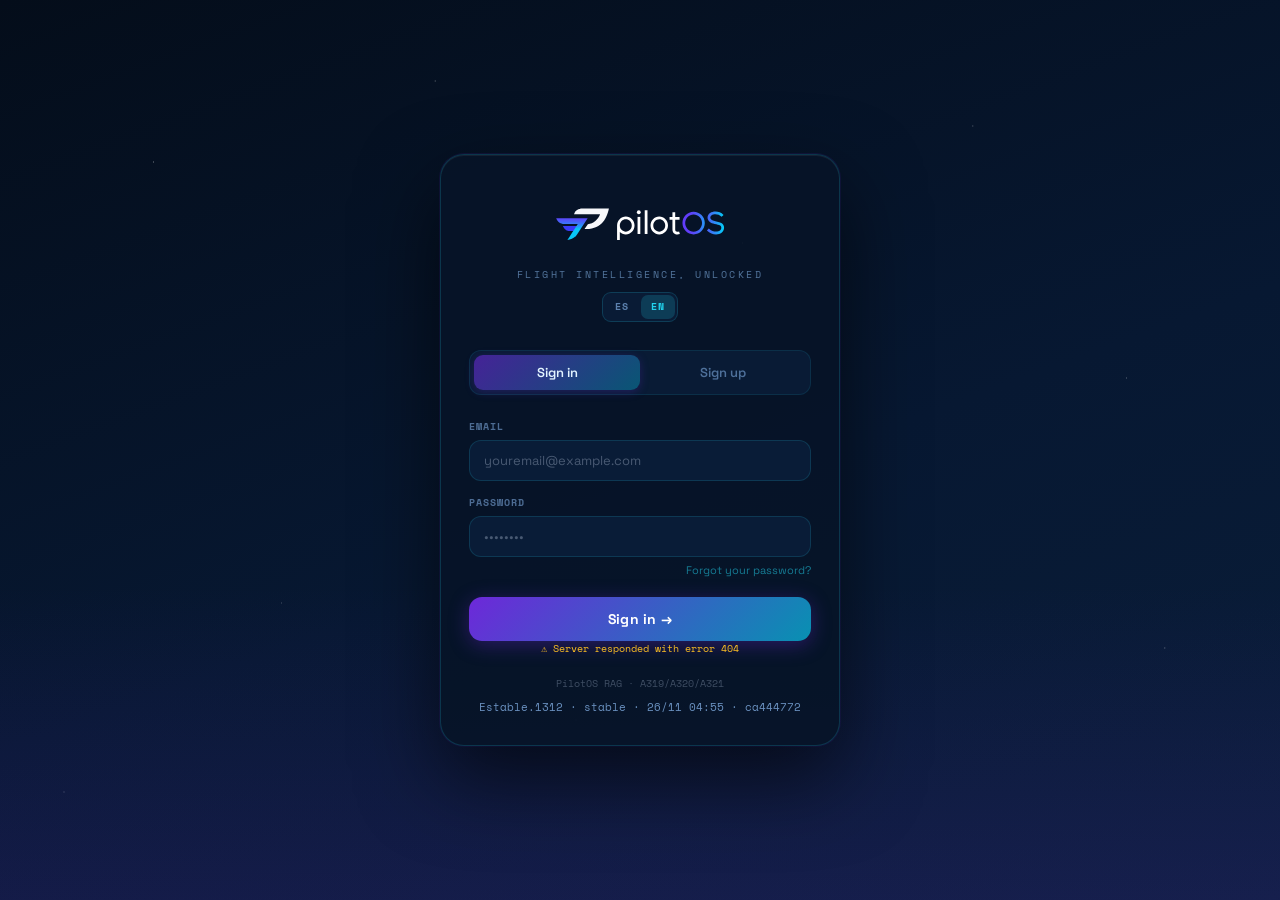
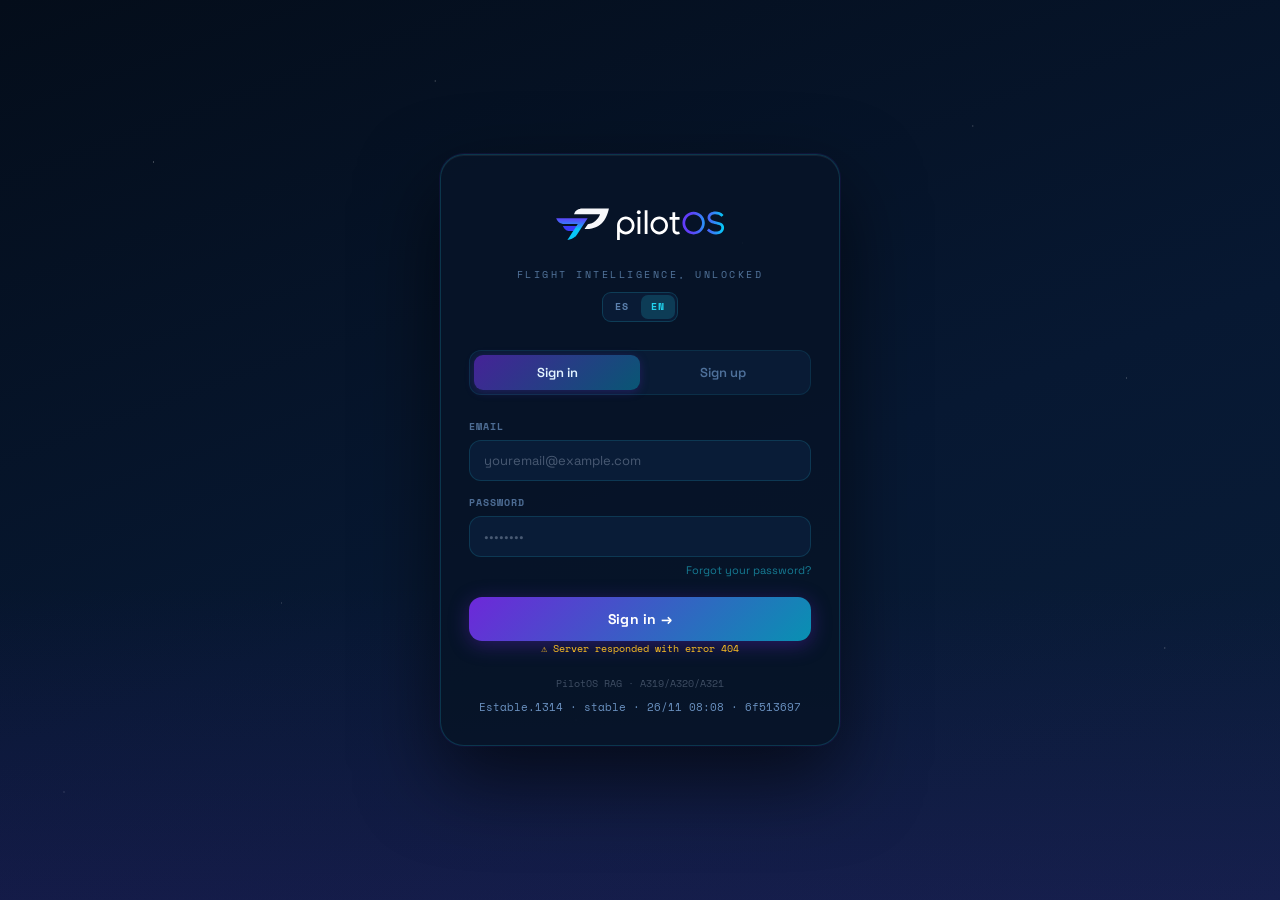
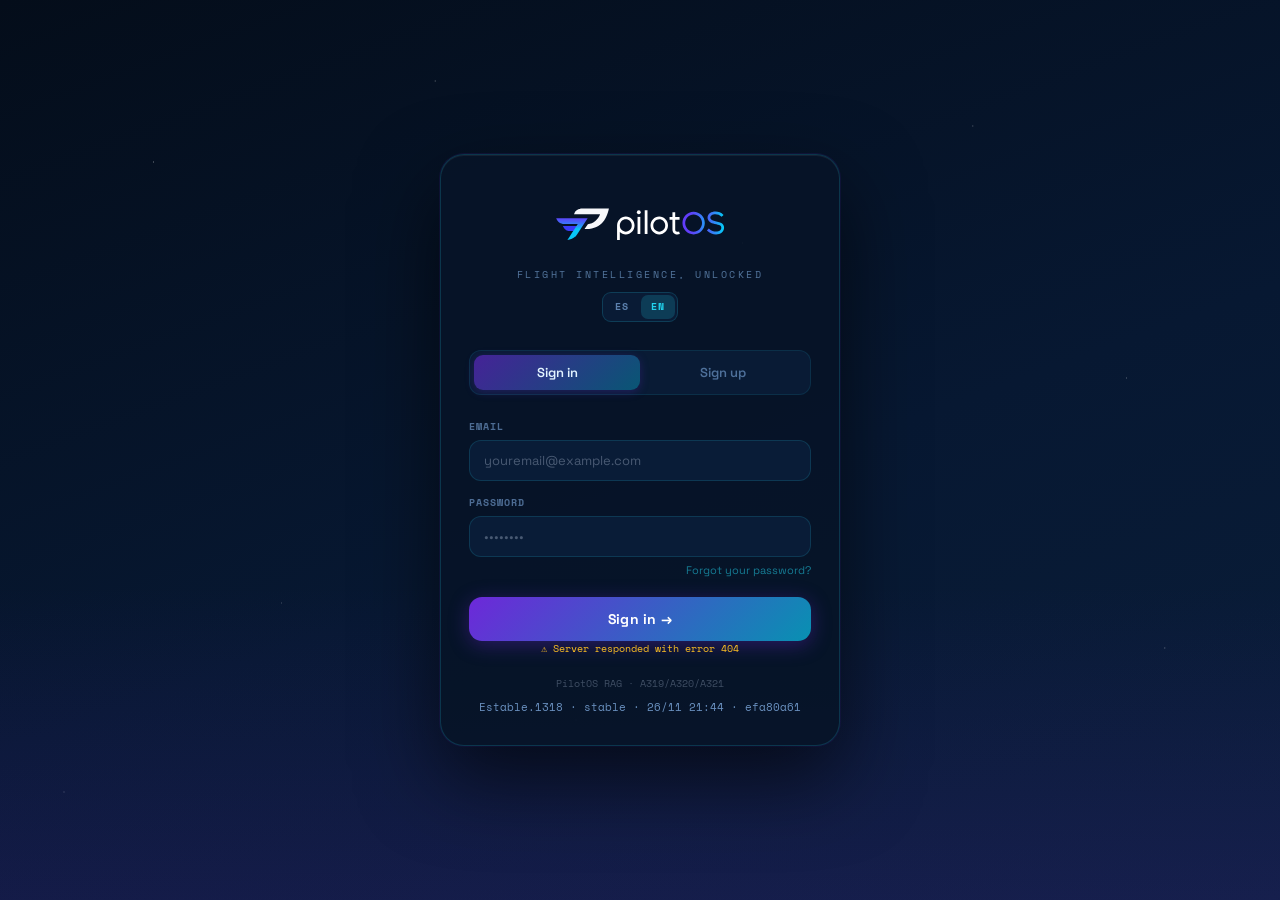
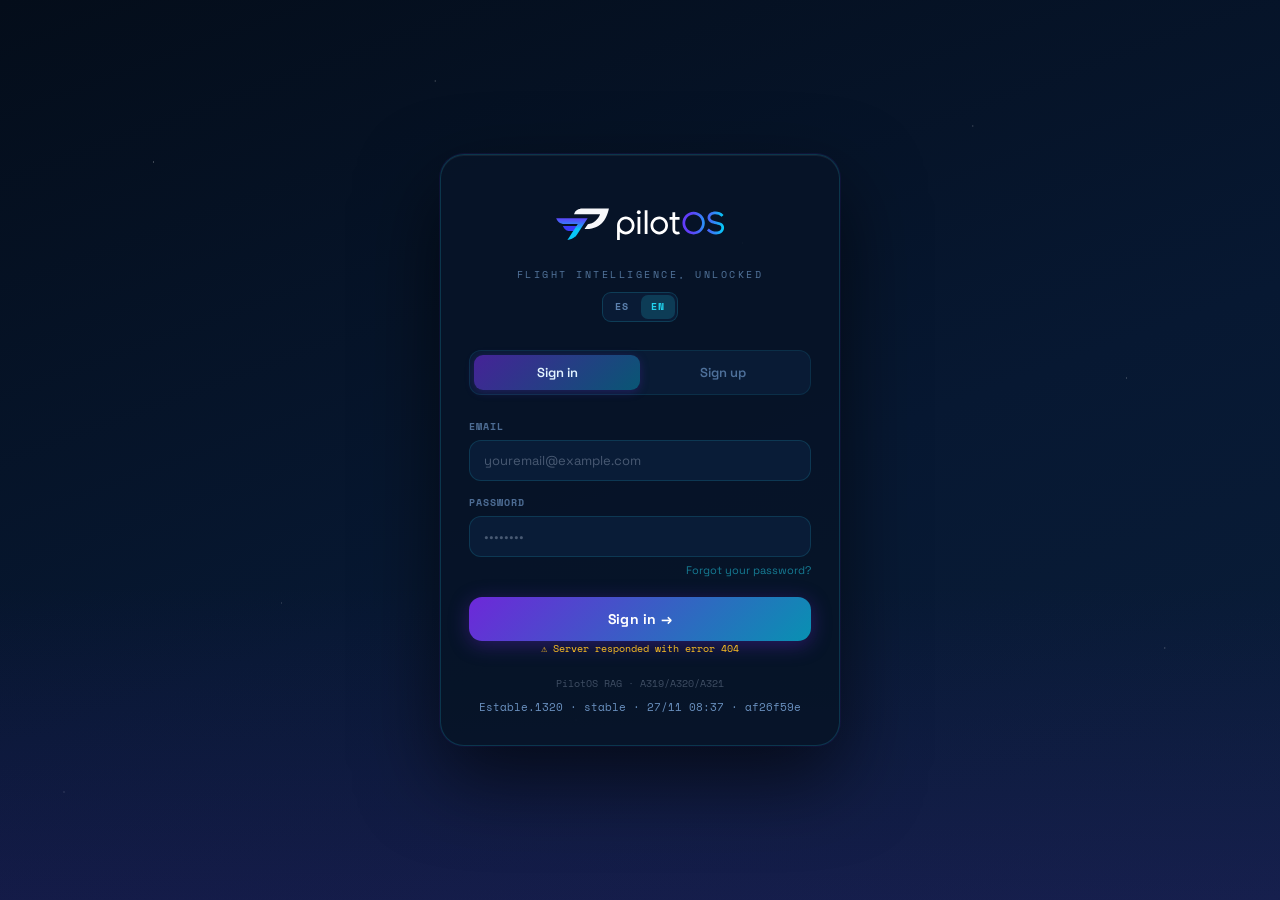
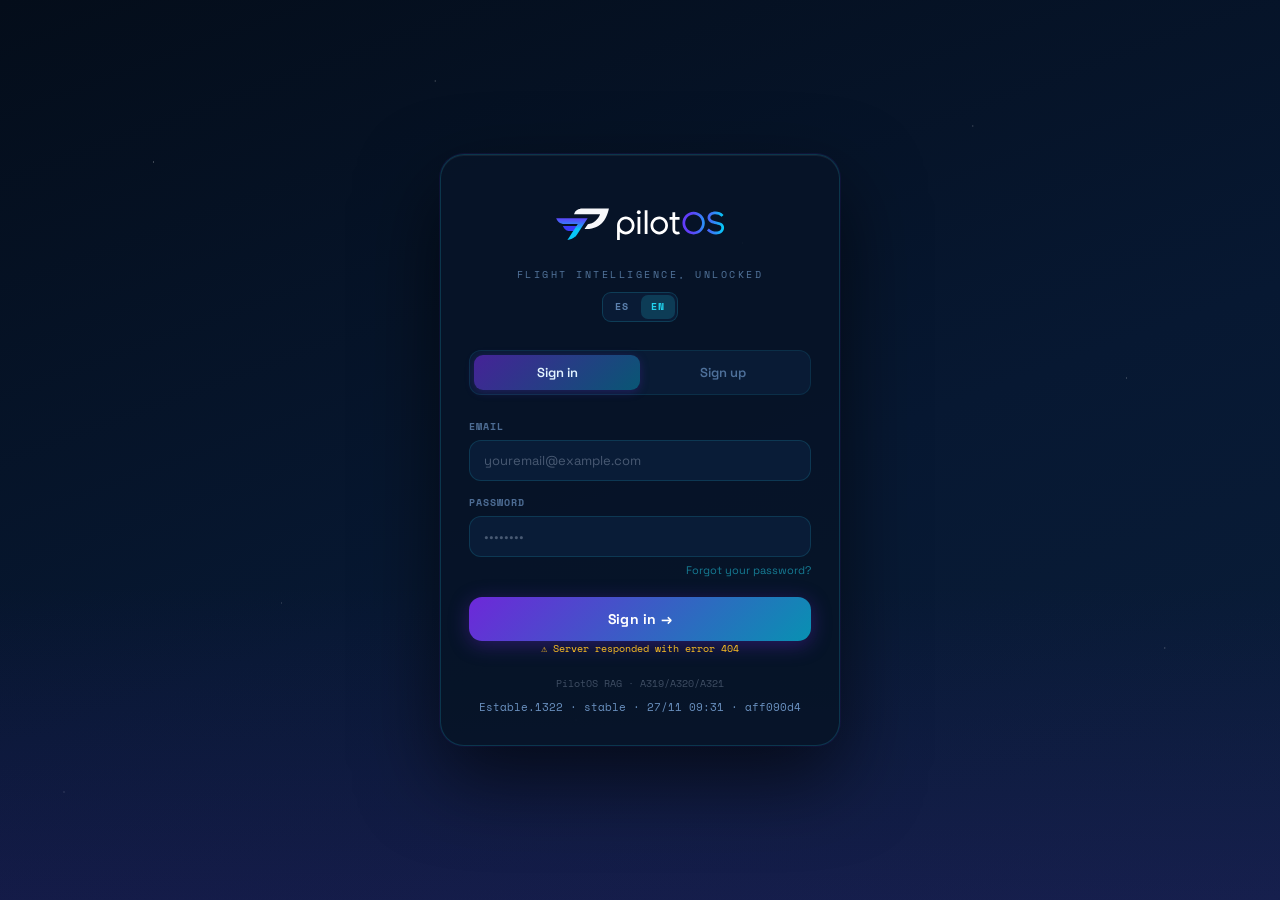
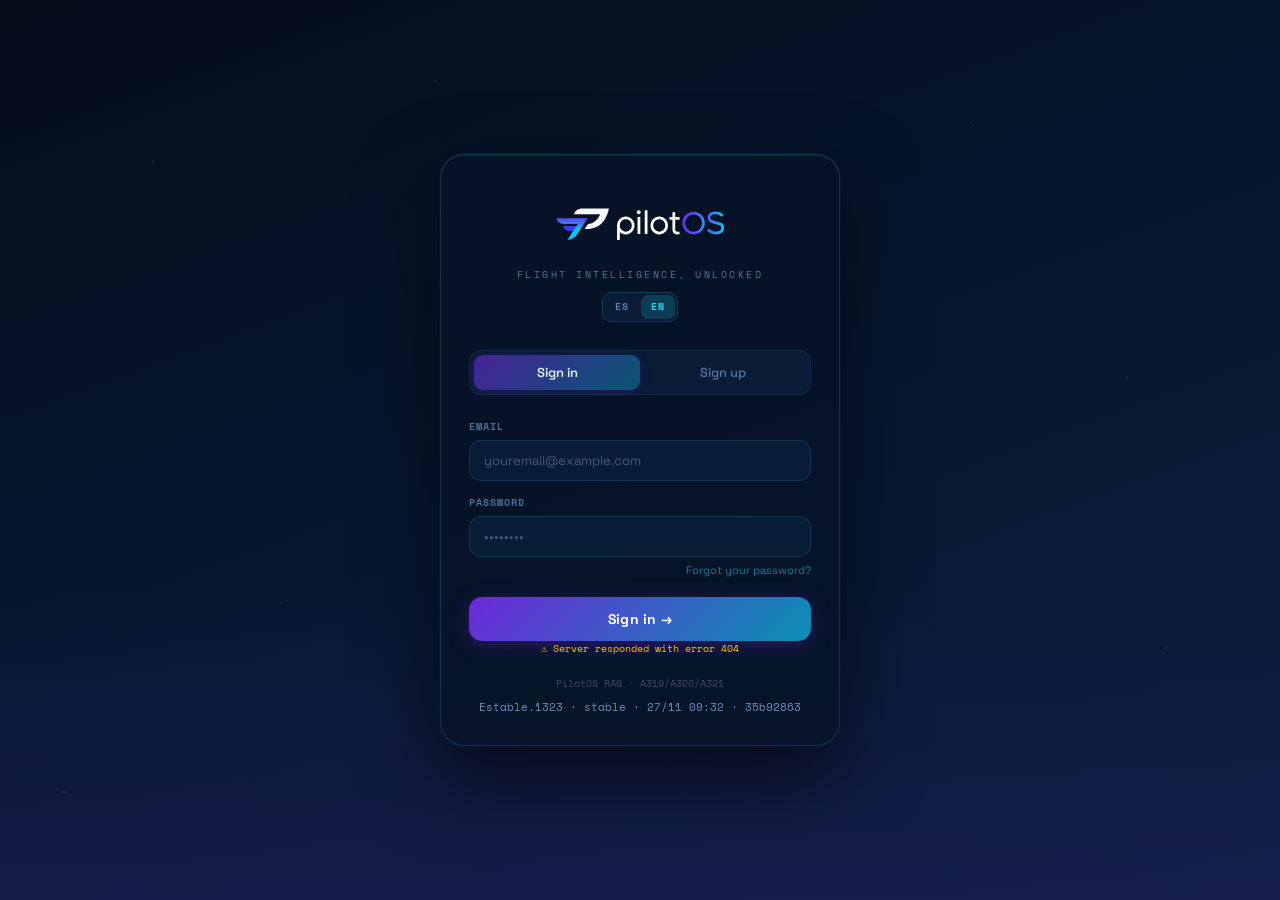
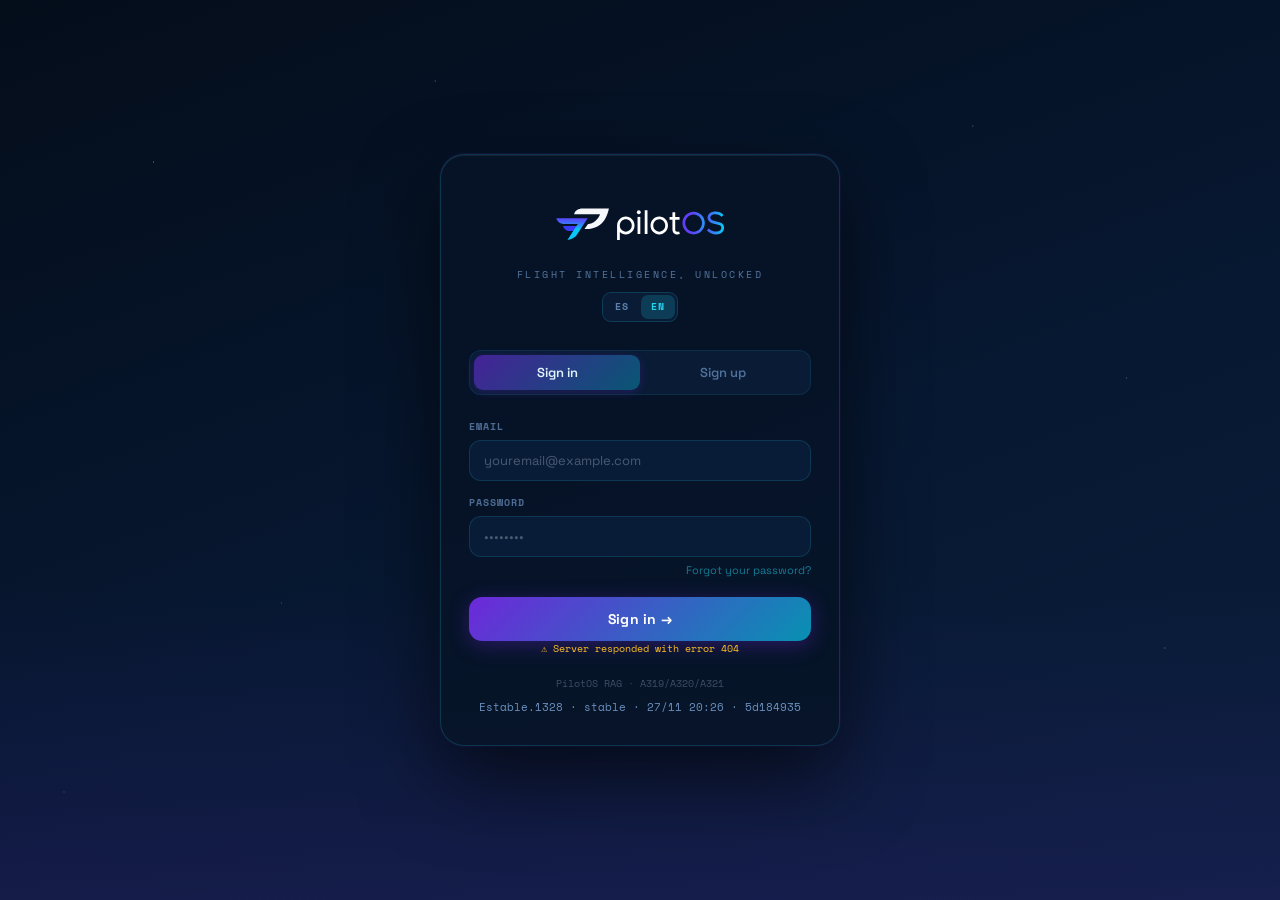
